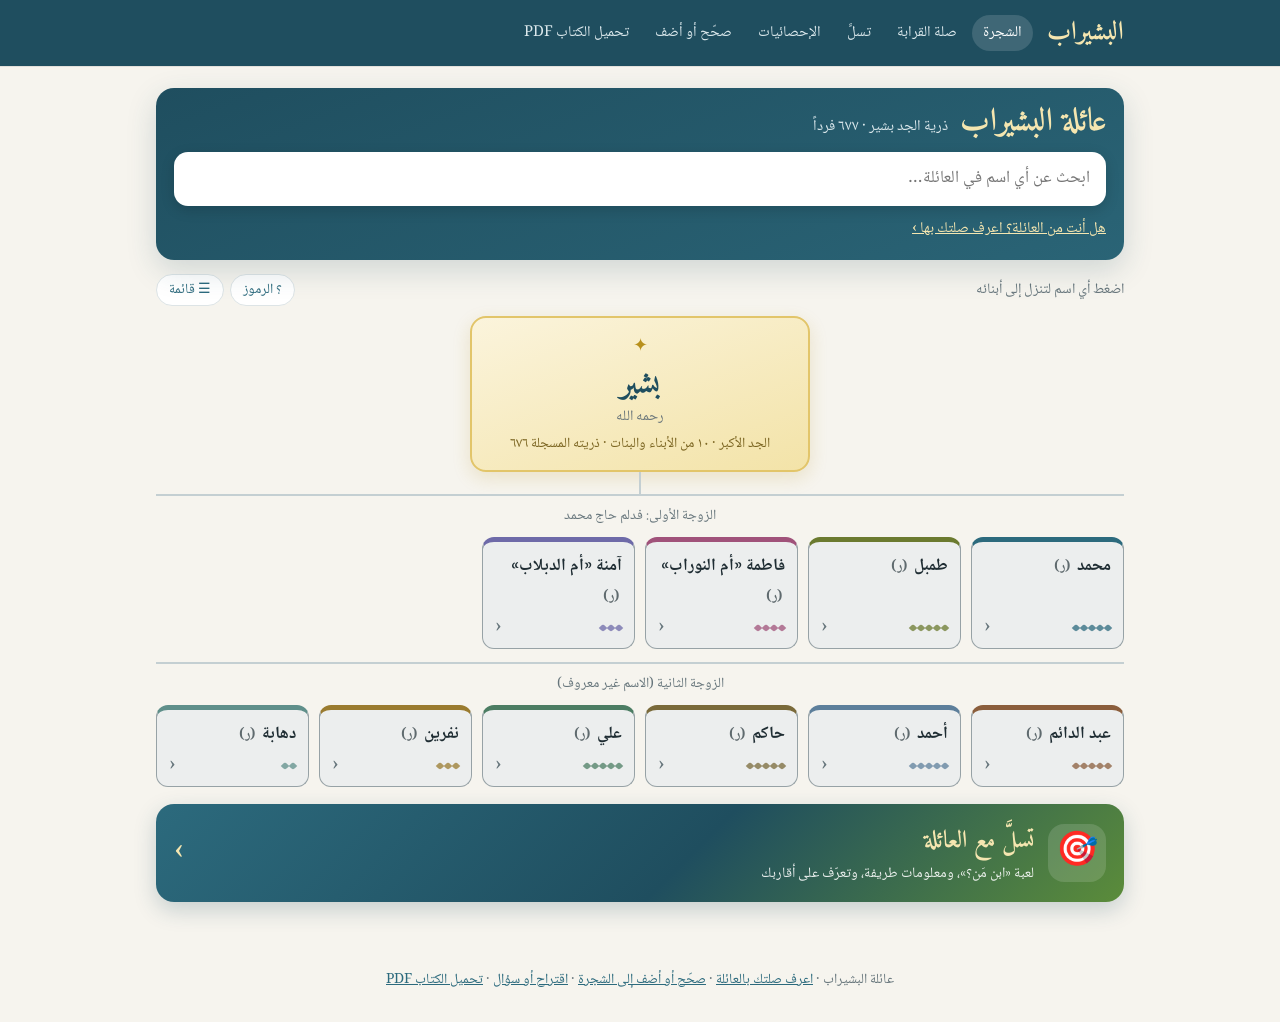
==== index.html @ fd39e28c "زر «؟ الرموز» في أعلى الشجرة Co-Authored-By: Claude Opus 5.5 <noreply@anthropic.com> Claude-Session:" ====
<!DOCTYPE html>
<html lang="ar" dir="rtl">
<head>
<meta name="robots" content="noindex, nofollow">
<meta charset="utf-8">
<meta name="viewport" content="width=device-width, initial-scale=1">
<title>عائلة البشيراب</title>
<meta name="description" content="شجرة عائلة البشيراب، ذرية الجد بشير: ابحث عن اسمك، واعرف صلة القرابة بين أي شخصين، وحمّل كتاب العائلة.">
<meta property="og:type" content="website">
<meta property="og:locale" content="ar_AR">
<meta property="og:site_name" content="عائلة البشيراب">
<meta property="og:title" content="شجرة عائلة البشيراب">
<meta property="og:description" content="ذرية الجد بشير: ابحث عن اسمك، واعرف صلة القرابة بين أي شخصين، وحمّل كتاب العائلة.">
<meta property="og:url" content="https://abdulhadibasheer11-debug.github.io/bashirab-family/">
<meta property="og:image" content="https://abdulhadibasheer11-debug.github.io/bashirab-family/og.png">
<meta property="og:image:width" content="1200">
<meta property="og:image:height" content="630">
<meta property="og:image:alt" content="شجرة عائلة البشيراب">
<meta name="twitter:card" content="summary_large_image">
<meta name="theme-color" content="#1f4e5f">
<link rel="manifest" href="manifest.webmanifest">
<link rel="icon" type="image/png" href="favicon.png">
<link rel="apple-touch-icon" href="apple-touch-icon.png">
<meta name="apple-mobile-web-app-title" content="البشيراب">
<meta name="apple-mobile-web-app-capable" content="yes">
<link rel="preload" href="fonts/naskh-400.woff" as="font" type="font/woff" crossorigin>
<link rel="preload" href="fonts/naskh-700.woff" as="font" type="font/woff" crossorigin>
<style>
@font-face{font-family:"Noto Naskh Arabic";font-weight:400;font-display:swap;src:url(fonts/naskh-400.woff) format("woff")}
@font-face{font-family:"Noto Naskh Arabic";font-weight:500 600;font-display:swap;src:url(fonts/naskh-600.woff) format("woff")}
@font-face{font-family:"Noto Naskh Arabic";font-weight:700 800;font-display:swap;src:url(fonts/naskh-700.woff) format("woff")}
@font-face{font-family:Amiri;font-weight:700;font-display:swap;src:url(fonts/amiri-Bold.woff) format("woff")}
:root{
  --ink:#1f2d33; --muted:#66757b; --line:#dde4e6; --bg:#f6f4ee; --card:#fff;
  --teal:#1f4e5f; --teal2:#2c6a7d; --gold:#b8901c; --gold-bg:#fbf4dc;
  --m:#2f6d93; --m-bg:#e9f2f8; --f:#a4466f; --f-bg:#fbedf3; --u-bg:#f1f1ef;
}
*{box-sizing:border-box}
body{margin:0;font-family:"Noto Naskh Arabic","Traditional Arabic",Tahoma,serif;font-size:17px;background:var(--bg);color:var(--ink);line-height:1.75}
a{color:inherit}
header{background:var(--teal);color:#fff;position:sticky;top:0;z-index:5;box-shadow:0 1px 0 rgba(0,0,0,.08)}
.hwrap{max-width:1000px;margin:auto;padding:10px 16px;display:flex;align-items:center;gap:14px;flex-wrap:wrap}
.brand{font-family:Amiri,serif;font-size:26px;text-decoration:none;color:#f5e6b0;white-space:nowrap}
nav{display:flex;gap:4px;flex-wrap:wrap}
nav a{color:#dbe8ec;text-decoration:none;padding:5px 11px;border-radius:999px;font-size:15px}
nav a.on,nav a:hover{background:rgba(255,255,255,.14);color:#fff}
.searchbox{position:relative;flex:1;min-width:200px}
#tabbar,#moresheet,#hsearch{display:none}
@media(max-width:700px){
  header{position:sticky;top:0}
  .hwrap{gap:8px;padding:6px 14px;min-height:44px}
  .brand{font-size:24px}
  #hsearch{display:grid;place-items:center;margin-inline-start:auto;width:42px;height:42px;border-radius:12px;border:0;background:rgba(255,255,255,.12);color:#fff;cursor:pointer}
  #hsearch svg{width:23px;height:23px;stroke:currentColor;fill:none;stroke-width:2.2;stroke-linecap:round}
  header.searching #hsearch{background:#f5e6b0;color:var(--teal)}
  #nav{display:none}
  #topsearch{display:none!important;width:100%;flex-basis:100%}
  header.searching #topsearch{display:block!important}
  .searchbox input{padding:9px 12px}
  body{padding-bottom:calc(64px + env(safe-area-inset-bottom))}
  #tabbar{display:flex;position:fixed;bottom:0;left:0;right:0;z-index:20;background:#fff;border-top:1px solid var(--line);
    box-shadow:0 -4px 16px rgba(31,78,95,.08);padding:4px 4px calc(4px + env(safe-area-inset-bottom))}
  #tabbar a,#tabbar button{flex:1;display:flex;flex-direction:column;align-items:center;gap:1px;padding:5px 0 3px;font:inherit;font-size:13.5px;
    color:var(--muted);text-decoration:none;background:none;border:0;border-radius:12px;cursor:pointer}
  #tabbar svg{width:23px;height:23px;stroke:currentColor;fill:none;stroke-width:1.8;stroke-linecap:round;stroke-linejoin:round}
  #tabbar .on{color:var(--teal);font-weight:700}
  #tabbar .on svg{stroke-width:2.3}
  #moresheet.open{display:block;position:fixed;inset:0;z-index:30;background:rgba(20,40,48,.35)}
  #moresheet .sheet{position:absolute;bottom:0;left:0;right:0;background:#fff;border-radius:18px 18px 0 0;padding:10px 14px calc(14px + env(safe-area-inset-bottom));animation:up .2s ease;touch-action:pan-x}
  #moresheet .sheet.drag{transition:none}
  #moresheet .sheet.back{transition:transform .2s ease}
  #moresheet .sheet a{display:block;padding:14px 8px;border-bottom:1px solid var(--line);color:var(--ink);text-decoration:none;font-size:17px}
  #moresheet .sheet a:last-child{border:0}
  #moresheet .grab{width:40px;height:4px;border-radius:2px;background:#d5dde0;margin:2px auto 6px}
}
@keyframes up{from{transform:translateY(40px);opacity:.4}to{transform:none;opacity:1}}
main.fade{animation:fadein .22s ease}
@keyframes fadein{from{opacity:0;transform:translateY(6px)}to{opacity:1;transform:none}}
.chip:active,.tcard:active,.bcard:active,.btn:active,#tabbar a:active,#tabbar button:active{transform:scale(.97)}
.searchbox input{width:100%;padding:9px 14px;border-radius:10px;border:0;font:inherit;font-size:16px;background:#fff;color:var(--ink)}
.results{position:absolute;top:calc(100% + 4px);right:0;left:0;background:#fff;border-radius:10px;box-shadow:0 8px 28px rgba(0,0,0,.18);max-height:60vh;overflow:auto;display:none;color:var(--ink)}
.results.show{display:block}
.results button{display:block;width:100%;text-align:right;border:0;background:none;padding:9px 14px;font:inherit;cursor:pointer;border-bottom:1px solid #f0f2f3}
.results button:hover,.results button.act{background:#f2f7f8}
.rnote{padding:8px 14px;font-size:14px;color:var(--muted);background:#fafbfb}
.results small{color:var(--muted);display:block;font-size:13.5px}
main{max-width:1000px;margin:auto;padding:22px 16px 60px}
h1{font-family:Amiri,serif;font-size:34px;margin:0 0 4px;color:var(--teal)}
h2{font-size:19px;margin:28px 0 10px;color:var(--teal)}
.lead{color:var(--muted);margin:0 0 18px}
.panel{background:var(--card);border:1px solid var(--line);border-radius:14px;padding:16px 18px;margin-bottom:14px}
.stats{display:grid;grid-template-columns:repeat(auto-fit,minmax(150px,1fr));gap:10px}
.stat{background:var(--card);border:1px solid var(--line);border-radius:12px;padding:12px 14px}
.stat b{display:block;font-size:26px;color:var(--teal)}
.stat span{color:var(--muted);font-size:14px}
.chips{display:flex;flex-wrap:wrap;gap:6px}
.chip{display:inline-flex;align-items:center;gap:5px;border:1.4px solid;border-radius:9px;padding:4px 11px;font-size:15.5px;text-decoration:none;cursor:pointer;background:#fff;line-height:1.5}
.chip.m{border-color:var(--m);background:var(--m-bg)}
.chip.f{border-color:var(--f);background:var(--f-bg)}
.chip.u{border-color:#aaa;background:var(--u-bg)}
.chip.dash{border-style:dashed;color:var(--muted);cursor:default;background:#fff}
.chip.hl{box-shadow:0 0 0 2.5px var(--gold)}
.chip:hover:not(.dash){filter:brightness(.96)}
.sym{color:#6a7a80;font-size:.9em}
.dead{color:#5f6a6e;font-weight:500;font-size:.85em;cursor:help;padding:2px 3px;margin:-2px -1px;border-radius:6px}
.dead:hover{background:rgba(0,0,0,.06)}
.rtip{position:absolute;z-index:60;background:#1f4e5f;color:#fff;font-size:15px;padding:5px 12px;border-radius:10px;box-shadow:0 4px 14px rgba(0,0,0,.2);pointer-events:none;animation:fadein .15s ease;white-space:nowrap}
.rtip:after{content:"";position:absolute;top:100%;left:50%;margin-left:-6px;border:6px solid transparent;border-top-color:#1f4e5f}
.trh{font-size:14.5px;color:#6b777b;margin-top:-2px}
.deadfull{font-size:.45em;color:#6b777b;font-weight:500;vertical-align:middle}
.chip.m.dd,.chip.f.dd,.chip.u.dd{border-color:#97a2a6;background:#eceeee}
.grouplbl{font-size:14px;color:var(--muted);margin:10px 0 6px}
.crumbs{font-size:15px;color:var(--muted);margin-bottom:10px;display:flex;flex-wrap:wrap;gap:4px;align-items:center}
.crumbs a{text-decoration:none;color:var(--teal2)}
.crumbs a:hover{text-decoration:underline}
.pcard{display:flex;gap:16px;align-items:flex-start;flex-wrap:wrap}
.avatar{width:64px;height:64px;border-radius:50%;display:grid;place-items:center;font-size:30px;font-family:Amiri,serif;font-weight:700;line-height:1;padding-bottom:6px;flex:none;border:2px solid}
.avatar.m{background:var(--m-bg);border-color:var(--m);color:var(--m)}
.avatar.f{background:var(--f-bg);border-color:var(--f);color:var(--f)}
.avatar.u{background:var(--u-bg);border-color:#aaa;color:#888}
.pname{font-size:28px;font-weight:700;margin:0}
.full{color:var(--muted);font-size:16px}
.facts{display:flex;flex-wrap:wrap;gap:6px;margin-top:8px}
.fact{background:#f3f5f5;border-radius:8px;padding:3px 10px;font-size:14.5px}
.fact.warn{background:var(--gold-bg);color:#6b5414}
.grid2{display:grid;grid-template-columns:1fr 1fr;gap:14px}
@media(max-width:700px){.grid2{grid-template-columns:1fr}.pname{font-size:23px}h1{font-size:28px}}
.mini{display:flex;flex-direction:column;align-items:center;gap:0;padding:6px 0}
.mini .row{display:flex;gap:8px;flex-wrap:wrap;justify-content:center}
.mini .vline{width:1.5px;height:18px;background:#9fb0b5}
.mini .me{font-size:17px;font-weight:700;padding:7px 16px;box-shadow:0 0 0 2.5px var(--gold)}
.tree ul{list-style:none;margin:0;padding-right:20px;border-right:1.5px solid #cdd7da}
.tree>ul{padding-right:0;border:0}
.tree li{margin:4px 0;position:relative}
.tree li>.ln{display:flex;align-items:center;gap:6px;flex-wrap:wrap}
.tog{width:24px;height:24px;border-radius:6px;border:1px solid var(--line);background:#fff;cursor:pointer;font-size:15px;line-height:1;color:var(--teal);flex:none}
.tog.ph{visibility:hidden}
.cnt{font-size:13.5px;color:var(--muted)}
.alsonote{font-size:13.5px;color:var(--gold)}
.relform{display:grid;grid-template-columns:1fr auto 1fr;gap:10px;align-items:end}
@media(max-width:700px){.relform{grid-template-columns:1fr}}
.pick label{font-size:14px;color:var(--muted);display:block;margin-bottom:4px}
.pick .searchbox input{border:1px solid var(--line)}
.pick .sel{margin-top:6px;min-height:34px}
.amp{font-size:22px;color:var(--gold);text-align:center;padding-bottom:6px}
.verdict{font-size:20px;font-weight:700;color:var(--teal);margin:4px 0 12px}
.path{display:flex;gap:18px;flex-wrap:wrap;justify-content:center;align-items:flex-start}
.path .col{display:flex;flex-direction:column-reverse;align-items:center;gap:0}
.path .arrow{color:#9fb0b5;font-size:15px;line-height:1.2}
.apex{text-align:center;margin-bottom:6px}
ol.miss{padding-right:20px}
ol.miss li{margin-bottom:8px}
.legend{display:flex;flex-wrap:wrap;gap:12px;font-size:14.5px;color:var(--muted);align-items:center}
footer{max-width:1000px;margin:auto;padding:0 16px 30px;color:var(--muted);font-size:14px;text-align:center}
.btn{display:inline-block;background:var(--teal);color:#fff;text-decoration:none;border-radius:10px;padding:8px 16px;font-size:15.5px;border:0;cursor:pointer;font:inherit}
.btn.ghost{background:#fff;color:var(--teal);border:1px solid var(--line)}
.empty{color:var(--muted);font-size:15px}
.sr-only{position:absolute;width:1px;height:1px;padding:0;margin:-1px;overflow:hidden;clip:rect(0,0,0,0);white-space:nowrap;border:0}
:focus-visible{outline:3px solid var(--gold);outline-offset:2px}
[tabindex="-1"]:focus,[tabindex="-1"]:focus-visible{outline:none}
.hero{background:linear-gradient(160deg,#1f4e5f 0%,#2a6476 100%);color:#fff;border-radius:18px;padding:26px 22px 20px;margin:0 0 22px;position:relative;box-shadow:0 10px 30px rgba(31,78,95,.18)}
.hero-in{display:flex;align-items:center;gap:18px;justify-content:space-between}
.hero-t{font-family:Amiri,serif;font-size:46px;line-height:1.15;color:#f5e6b0;margin:0}
.hero-sub{margin:6px 0 0;color:#dbe8ec;font-size:17px}
.hero-hi{margin:4px 0 0;color:#f5e6b0;font-size:16px}
.hero-hi a{color:#f5e6b0}
.hero-art{flex:none;width:150px;height:auto;opacity:.95}
.hero-search{margin-top:18px;max-width:none}
.hero-search input{padding:14px 18px;font-size:17px;border-radius:14px;box-shadow:0 4px 14px rgba(0,0,0,.15)}
.hero-links{margin-top:14px;font-size:15.5px;color:#a9c3cb;display:flex;gap:6px 14px;flex-wrap:wrap}
.hero-links a{color:#fff;text-decoration:none;border-bottom:1px solid rgba(255,255,255,.35)}
.askme{margin-top:14px;background:#fff;color:var(--ink);border-radius:14px;padding:14px 16px}
.askme b{font-size:17px;color:var(--teal)}
.askme p{margin:8px 0 0;font-size:14px;color:var(--muted)}
.askme .chips{margin-top:10px}
@media(max-width:560px){.hero{padding:22px 16px 16px;border-radius:16px}.hero-t{font-size:38px}.hero-art{width:96px}}
@media(max-width:700px){.hero-links{display:none}}
.tview{animation:tin .28s ease}
@keyframes tin{from{opacity:0;transform:translateY(10px)}to{opacity:1;transform:none}}
.tpath{font-size:14.5px;color:var(--muted);display:flex;flex-wrap:wrap;gap:4px;align-items:center;margin-bottom:10px}
.tpath a{color:var(--teal2);text-decoration:none;background:#fff;border:1px solid var(--line);border-radius:999px;padding:2px 10px}
.thead{border:2px solid;border-radius:16px;padding:14px 16px;text-align:center;max-width:460px;margin:0 auto;background:#fff}
.thead.m{border-color:var(--m);background:var(--m-bg)}.thead.f{border-color:var(--f);background:var(--f-bg)}
.thead.dd{border-color:#97a2a6;background:#eceeee}
.thn{font-size:24px;font-weight:700}
.ths{font-size:14px;color:var(--muted)}
.thc{font-size:14.5px;margin-top:4px;color:var(--ink)}
.thead .chips{justify-content:center;margin-top:10px}
.btn.sm{padding:5px 12px;font-size:14.5px}
.tvline{width:2px;height:22px;background:#c4cfd2;margin:0 auto}
.tgroup{border-top:2px solid #c4cfd2;padding-top:12px;margin-top:0}
.tgroup+.tgroup{margin-top:14px}
.tglbl{text-align:center;font-size:14px;color:var(--muted);margin:-4px 0 8px}
.tgrid{display:grid;grid-template-columns:repeat(auto-fill,minmax(150px,1fr));gap:10px}
.tcard{display:flex;flex-direction:column;gap:2px;text-decoration:none;color:var(--ink);border:1.5px solid;border-radius:12px;padding:10px 12px;background:#fff;transition:transform .12s,box-shadow .12s}
.tcard:hover{transform:translateY(-2px);box-shadow:0 6px 16px rgba(0,0,0,.08)}
.tcard.m{border-color:var(--m);background:var(--m-bg)}.tcard.f{border-color:var(--f);background:var(--f-bg)}
.tcard.dd{border-color:#97a2a6;background:#eceeee}
.tcard.leaf{border-style:dashed;opacity:.85}
.tcard.bc{border-top:5px solid var(--bc)}
.bcard.bc:before{background:var(--bc)}
.bdot{display:inline-block;width:10px;height:10px;border-radius:50%;background:var(--bc);margin-inline-end:6px;vertical-align:middle}
.fact.branch{background:color-mix(in srgb,var(--bc) 14%,#fff);color:var(--ink)}
.fact.branch a{text-decoration:none;font-weight:600}
.avatar.bc{box-shadow:0 0 0 4px #fff,0 0 0 7px var(--bc)}
.hometree{background:var(--card);border:1px solid var(--line);border-radius:16px;padding:14px}
.hometree .htop{display:flex;justify-content:center;gap:8px;flex-wrap:wrap;align-items:center;margin-bottom:6px}
.hometree .hsibs{display:flex;justify-content:center;gap:6px;flex-wrap:wrap;margin:6px 0 2px}
.hometree .hmore{display:flex;justify-content:center;margin-top:14px}
.hometree .hnote{font-size:14px;color:var(--muted);text-align:center;margin:10px 0 0}
#a2hs{display:none;margin:18px 0;background:var(--gold-bg);border:1px solid #ecd9a0;border-radius:14px;padding:12px 14px;font-size:15.5px}
#a2hs.show{display:block}
#a2hs b{color:var(--teal)}
#a2hs .row{display:flex;gap:8px;margin-top:8px;flex-wrap:wrap}
::view-transition-group(*){animation-duration:.32s;animation-timing-function:cubic-bezier(.2,.8,.2,1)}
::view-transition-old(root){animation:vtout .16s ease both}
::view-transition-new(root){animation:vtin .26s ease both}
::view-transition-new(tkids){animation:vtkids .34s cubic-bezier(.2,.8,.2,1) both}
::view-transition-old(tkids){animation:vtout .14s ease both}
@keyframes vtin{from{opacity:0}}
@keyframes vtout{to{opacity:0}}
@keyframes vtkids{from{opacity:0;transform:translateY(26px)}}
@media(prefers-reduced-motion:reduce){::view-transition-group(*),::view-transition-old(*),::view-transition-new(*){animation:none!important}}
.tcard .tn{font-weight:700;font-size:17px}
.tcard .ts{font-size:13.5px;color:var(--muted);line-height:1.5}
.tcard .tk{font-size:14px;color:var(--teal);margin-top:auto;padding-top:4px}
.tcard.leaf .tk{color:var(--muted)}
@media(max-width:560px){.tgrid{grid-template-columns:repeat(2,minmax(0,1fr))}}
.hero-actions{display:flex;gap:8px;flex-wrap:wrap;margin:-6px 0 18px}
.bgrid{display:grid;grid-template-columns:repeat(auto-fill,minmax(230px,1fr));gap:12px}
.bcard{display:block;text-decoration:none;color:inherit;background:var(--card);border:1px solid var(--line);border-radius:14px;padding:14px 16px;position:relative;overflow:hidden;transition:box-shadow .15s,transform .15s}
.bcard:hover{box-shadow:0 6px 18px rgba(31,78,95,.12);transform:translateY(-1px)}
.bcard:before{content:"";position:absolute;inset:0 0 auto 0;height:4px;background:var(--gold)}
.bcard .bn{font-size:19px;font-weight:700;color:var(--teal)}
.bcard .bs{font-size:14px;color:var(--muted);margin-top:2px}
.bcard .bnum{display:flex;gap:14px;margin-top:10px;font-size:14px;color:var(--muted)}
.bcard .bnum b{display:block;font-size:20px;color:var(--ink)}
.bcard .bkids{margin-top:8px;font-size:14px;color:var(--muted);line-height:1.6}
.news{border-right:4px solid var(--gold)}
.news ul{margin:4px 0 0;padding-right:18px}
.news li{margin:3px 0}
.news .nd{font-size:14px;color:var(--muted);margin-top:8px}
.bpick{display:flex;gap:6px;flex-wrap:wrap;margin-bottom:12px}
.bpick a{text-decoration:none;border:1px solid var(--line);background:#fff;border-radius:999px;padding:5px 12px;font-size:15px;color:var(--teal)}
.bpick a.on{background:var(--teal);color:#fff;border-color:var(--teal)}
.bpick a small{color:inherit;opacity:.7;margin-right:4px}
.askbox{margin-top:10px;background:#fff8e6;border:1px dashed #d8b85a;border-radius:10px;padding:8px 12px;font-size:15px}
.askbox a{color:var(--teal);font-weight:700}
.bars{display:flex;flex-direction:column;gap:7px}
.bar{display:grid;grid-template-columns:110px 1fr 44px;align-items:center;gap:8px;font-size:15px}
.bar a{color:var(--teal);text-decoration:none}
.bar .tr{background:#eef2f3;border-radius:6px;height:14px;overflow:hidden}
.bar .fl{background:var(--teal2);height:100%;border-radius:6px}
.bar .v{text-align:left;color:var(--muted);font-size:14px}
.rank{counter-reset:r;list-style:none;padding:0;margin:0}
.rank li{counter-increment:r;display:flex;justify-content:space-between;gap:8px;padding:6px 0;border-bottom:1px solid var(--line);font-size:15.5px}
.rank li:last-child{border:0}
.rank li:before{content:counter(r, arabic-indic);color:var(--gold);font-weight:700;width:22px}
.rank li span:first-of-type{flex:1}
.rank .v{color:var(--muted);font-size:14px}
h1.pname{font-family:inherit;color:var(--ink)}
#mebar .mewrap{max-width:1000px;margin:auto;padding:8px 16px;font-size:15px;display:flex;gap:10px;align-items:center;flex-wrap:wrap}
#mebar .meline{background:var(--gold-bg);border-bottom:1px solid #ecdca6;color:var(--ink)}
#mebar .meline a{color:var(--teal);font-weight:700;text-decoration:none}
.linkbtn{background:none;border:0;padding:0;font:inherit;color:var(--teal2);text-decoration:underline;cursor:pointer}
.mechoose{max-width:1000px;margin:16px auto 0;padding:0 16px}
.mechoose .panel{border:1.5px solid var(--gold);background:var(--gold-bg);margin:0}
.mechoose h2{margin:0 0 4px;font-size:19px;color:var(--teal)}
.mechoose p{margin:0 0 10px;color:var(--muted);font-size:15.5px}
.mechoose .row2{display:flex;gap:10px;align-items:flex-start;flex-wrap:wrap}
.mechoose .searchbox{max-width:420px}
.mechoose .searchbox input{width:100%;padding:9px 12px;border:1px solid #c9b77c;border-radius:10px;font:inherit;font-size:16px;background:#fff}
.mebox{margin-top:12px;border:1.5px solid var(--gold);background:var(--gold-bg);border-radius:12px;padding:10px 14px}
.mebox .melbl{font-size:14px;color:#8a6d12;font-weight:700;margin-bottom:2px}
.mebox .mel{font-size:16.5px;font-weight:700;color:var(--teal)}
.mebox .mside{display:block;font-size:14px;color:var(--muted);font-weight:400;margin:-2px 0 4px}
.mebox a{font-size:14.5px;color:var(--teal2)}
.fixform{display:flex;flex-direction:column;gap:14px;max-width:620px}
.fld label{display:block;font-size:15.5px;margin-bottom:4px;font-weight:500}
.fld input,.fld select,.fld textarea{width:100%;padding:9px 12px;border:1px solid #b9c6ca;border-radius:10px;font:inherit;font-size:16px;background:#fff;color:var(--ink)}
.fld textarea{resize:vertical}
.fld .opt{color:var(--muted);font-weight:400;font-size:14px}
#f-contact{text-align:right}
@media(max-width:700px){.fixform .btn{align-self:stretch}}
.fixform .btn{align-self:flex-start;padding:10px 26px}
.fstatus{margin:0;color:#8a2f2f;min-height:1em}
.fok{font-size:17px;color:var(--teal);font-weight:700;margin:0}
footer a{color:var(--teal2)}

/* ---------- وضع التعديل (لا يظهر إلا لمن فتح رابط #edit) */
#editbar .ewrap{max-width:1000px;margin:auto;padding:9px 16px;display:flex;gap:10px;align-items:center;flex-wrap:wrap;font-size:16px}
#editbar .eline{background:#e7f1ec;border-bottom:1px solid #b9d6c6;color:var(--ink)}
#editbar b{color:#1d5c3f}
#editbar .btn{padding:7px 14px}
.editp{border:1.5px solid #8fbfa6;background:#f4faf6}
.editp h2{margin:0 0 10px;font-size:19px}
.ebtns{display:grid;grid-template-columns:repeat(2,minmax(0,1fr));gap:10px}
.ebtns button{font:inherit;font-size:17px;padding:13px 10px;border-radius:12px;border:1px solid #9cc5ae;background:#fff;color:var(--teal);cursor:pointer;font-weight:500}
.ebtns button.on{background:var(--teal);color:#fff;border-color:var(--teal)}
.ebtns button.danger{color:#9b2c2c;border-color:#e3b4b4}
.eform{margin-top:14px;display:flex;flex-direction:column;gap:14px}
.eform:empty{display:none}
.eform .fld input,.eform .fld select,.eform .fld textarea{font-size:17px;padding:11px 13px}
.eform .row3,.row3{display:flex;gap:10px;flex-wrap:wrap}
.eform .row3 .btn{padding:11px 22px;font-size:17px}
.seg{display:flex;gap:8px}
.seg label{flex:1;text-align:center;border:1px solid #b9c6ca;border-radius:10px;padding:10px;font-size:17px;cursor:pointer;background:#fff;margin:0;position:relative}
.seg input{position:absolute;inset:0;width:100%;height:100%;margin:0;opacity:0;pointer-events:none}
.seg label:has(input:checked){background:var(--teal);color:#fff;border-color:var(--teal)}
.chk{display:flex;gap:10px;align-items:center;font-size:17px;cursor:pointer}
.chk input{width:22px;height:22px}
.emsg{margin:0;font-size:16px;color:#1d5c3f;font-weight:700;min-height:1em}
.emsg.err{color:#8a2f2f}
.tag{display:inline-block;font-size:13.5px;border-radius:6px;padding:1px 6px;margin-inline-start:4px;vertical-align:middle;font-weight:700}
.tag.new{background:#d8efe2;color:#1d5c3f}.tag.ed{background:#fbf0cf;color:#7a5b00}.tag.del{background:#f6dcdc;color:#8a2f2f}
.chip.addk{border:1.5px dashed #6aa888;color:#1d5c3f;background:#f4faf6;cursor:pointer;font:inherit}
.oplist{list-style:none;margin:0;padding:0;display:flex;flex-direction:column;gap:10px}
.oplist li{background:#fff;border:1px solid var(--line);border-radius:12px;padding:12px 14px;display:flex;gap:8px;align-items:flex-start;font-size:16.5px;flex-wrap:wrap}
.oplist .ot{flex:1;min-width:200px;line-height:1.7}
.oplist .ok{margin-inline-start:0;margin-inline-end:6px;font-size:14px;padding:1px 7px}
@media(max-width:700px){#editbar .ewrap{font-size:15px}.ebtns button{font-size:16px}}
#efab{position:fixed;bottom:18px;left:50%;transform:translateX(-50%);z-index:19;background:#1d5c3f;color:#fff;border-radius:999px;padding:13px 24px;font-size:16.5px;font-weight:700;box-shadow:0 6px 18px rgba(0,0,0,.28);text-decoration:none;white-space:nowrap;display:flex;gap:8px;align-items:center}
#efab[hidden]{display:none}
#efab .fabn{background:#fff;color:#1d5c3f;border-radius:999px;min-width:24px;height:24px;display:inline-flex;align-items:center;justify-content:center;font-size:15px;padding:0 6px}
body.hasfab #foot{padding-bottom:90px}
@media(max-width:700px){#efab{bottom:calc(76px + env(safe-area-inset-bottom))}}
.ef h2{margin:0 0 12px;font-size:19px}
.ef .fld input,.ef .fld textarea{font-size:17px;padding:11px 13px}
.ef .fld{margin-bottom:12px}
.emore summary{cursor:pointer;color:var(--teal2);font-size:16px;margin:10px 0}
.egrp{margin-bottom:16px}
.egrp .grouplbl{margin-bottom:6px}
.krows{display:flex;flex-direction:column;gap:8px;margin-bottom:8px}
.krow{display:flex;align-items:center;gap:6px 8px;flex-wrap:wrap;background:#fff;border:1px solid var(--line);border-radius:12px;padding:7px 9px}
.kctl{display:flex;gap:10px;align-items:center}
.krow .kname{flex:1;min-width:0;font:inherit;font-size:16.5px;padding:6px 10px;border:1px solid #b9c6ca;border-radius:9px}
.krow .ksym{font-size:16px;width:18px;text-align:center}.krow .ksym.m{color:var(--m)}.krow .ksym.f{color:var(--f)}
.krow .kdead{display:flex;align-items:center;gap:4px;font-size:15.5px;color:var(--muted)}
.krow .kdead input{width:19px;height:19px}
.krow .kdel{font:inherit;font-size:14.5px;border:1px solid #e3b4b4;color:#9b2c2c;background:#fff;border-radius:8px;padding:5px 9px;cursor:pointer}
.krow .kfam{font-size:15px;color:var(--teal);text-decoration:none;font-weight:700;white-space:nowrap}
.krow.del{background:#fbeeee;border-color:#e3b4b4}.krow.del .kname{text-decoration:line-through;color:#9b2c2c}
.krow.new{border:1.5px dashed #6aa888;background:#f4faf6}
.seg.sm label{padding:6px 10px;font-size:15.5px;flex:0 0 auto}
.addk{font-size:16.5px;padding:9px 14px}
.efsave{display:flex;gap:10px;flex-wrap:wrap;margin:6px 0 8px}
.efsave .btn{padding:12px 26px;font-size:16.5px}
.efsave #ef-save{flex:1;max-width:260px}
.searchbox.big input{font-size:18px;padding:13px 14px}
.btn.off{opacity:.45;cursor:not-allowed}
@media(max-width:700px){.kctl{flex-basis:100%;padding-inline-start:26px}.krow .kname{width:auto}.efsave #ef-save{max-width:none;flex-basis:100%}}
/* ---------- لوحة صاحب الموقع (#admin) */
.alinks{list-style:none;margin:0;padding:0;display:flex;flex-wrap:wrap;gap:8px 16px;font-size:17px}
.alinks a,.alist a{color:var(--teal);font-weight:700}
.alist{margin:0 0 14px;padding-inline-start:20px;line-height:1.9;font-size:16.5px}
.alist a.sm{font-weight:500;font-size:14.5px;color:var(--teal2);margin-inline-start:4px}
.anums{list-style:none;margin:0 0 14px;padding:0;font-size:16.5px;line-height:2}
.anums b{color:var(--teal);font-size:18px}
#a-vis #v-sum{font-size:18px}
#a-vis #v-sum b{color:var(--teal);font-size:22px}
.tblw{overflow-x:auto;margin:10px 0}
.atbl{border-collapse:collapse;width:100%;font-size:16px}
.atbl caption{text-align:start;font-weight:700;margin-bottom:6px}
.atbl th,.atbl td{border-bottom:1px solid var(--line);padding:7px 8px;text-align:start}
.atbl thead th{background:#eef3f2}
.muted{color:var(--muted);font-size:15px}
.ares{border:1px solid var(--line);border-radius:12px;padding:10px 14px;margin-top:12px;background:#fff}
.ares h3{margin:0 0 6px}
section[tabindex="-1"]:focus{outline:none}
.adminonly header,.adminonly #foot,.adminonly #tabbar,.adminonly #moresheet,.adminonly #mebar,.adminonly #editbar,.adminonly #efab,.adminonly #a2hs{display:none!important}
.adminonly body{padding-bottom:0!important}
.adminonly main{padding-top:20px}

/* الرئيسية: رأس الشجرة */
.htopcard{display:flex;flex-direction:column;align-items:center;gap:2px;max-width:240px;margin:4px auto 0;text-decoration:none;color:var(--teal);background:linear-gradient(160deg,#fbf4dc,#f3e3a8);border:2px solid #e2c56a;border-radius:18px;padding:12px 18px;box-shadow:0 6px 18px rgba(184,144,28,.18);transition:transform .15s}
.htopcard:hover{transform:translateY(-2px)}
.htopcard b{font-family:Amiri,serif;font-size:30px;line-height:1.2}
.htopcard span{font-size:14px;color:#7a6420}
.hcrown{font-size:18px;color:var(--gold);animation:twinkle 2.6s ease-in-out infinite}
@keyframes twinkle{50%{opacity:.35;transform:scale(.8)}}
.tleaves{display:inline-flex;gap:2px;margin-left:6px;vertical-align:middle}
.tleaves i{width:6px;height:6px;border-radius:50% 0;background:var(--bc,var(--teal2));opacity:.75;transform:rotate(45deg)}
.tcard{min-height:64px}
.tkids .tcard{animation:cardin .38s cubic-bezier(.2,.8,.2,1) both;animation-delay:calc(var(--i,0) * 35ms)}
@keyframes cardin{from{opacity:0;transform:translateY(14px) scale(.96)}}
.tgen{display:inline-block;margin-top:6px;font-size:13.5px;color:#7a6420;background:var(--gold-bg);border:1px solid #ecd9a0;border-radius:999px;padding:1px 10px}
/* تسلَّ مع العائلة */
.funban{display:flex;align-items:center;gap:14px;margin:18px 0 6px;padding:16px 18px;border-radius:18px;text-decoration:none;color:#fff;background:linear-gradient(135deg,#2c6a7d,#1f4e5f 55%,#5b8c3a);box-shadow:0 8px 22px rgba(31,78,95,.22);transition:transform .15s}
.funban:hover{transform:translateY(-2px)}
.funban .fbi{font-size:34px;flex:none;width:58px;height:58px;display:grid;place-items:center;background:rgba(255,255,255,.14);border-radius:16px}
.funban .fbt{flex:1;min-width:0}
.funban b{display:block;font-family:Amiri,serif;font-size:24px;color:#f5e6b0}
.funban small{display:block;font-size:14.5px;opacity:.9;line-height:1.6}
.funban .fbgo{margin-inline-start:auto;font-size:30px;color:#f5e6b0}

.fungrid{display:grid;grid-template-columns:repeat(auto-fill,minmax(250px,1fr));gap:12px}
.funcard{background:var(--card);border:1px solid var(--line);border-radius:16px;padding:14px 16px;display:flex;flex-direction:column;gap:8px;text-decoration:none;color:inherit;position:relative;overflow:hidden}
.funcard:before{content:"";position:absolute;inset:0 0 auto 0;height:4px}
.funcard.fact:before{background:#e8c86e}.funcard.meet:before{background:#c0603a}.funcard.play:before{background:#5b8c3a}.funcard.roots:before{background:#2c6a7d}
.funcard p{margin:0;line-height:1.8;font-size:16px}
.funcard .btn{align-self:flex-start;margin-top:auto}
.funcard.play{background:linear-gradient(160deg,#f2f8ee,#fff)}
.funcard.play:hover{box-shadow:0 6px 18px rgba(91,140,58,.18)}
.fct{font-weight:700;color:var(--teal);font-size:17px}
.funcard a:not(.btn):not(.lrung):not(.meetname){color:var(--teal2)}
.meetname{font-family:Amiri,serif;font-size:26px;text-decoration:none;font-weight:700}
.meetname.m{color:var(--m)}.meetname.f{color:var(--f)}
.meetsub{font-size:14px!important;color:var(--muted)}
.ladder{display:flex;flex-wrap:wrap;align-items:center;gap:4px;margin:2px 0}
.lrung{font-size:14px;text-decoration:none;border:1px solid var(--line);border-radius:999px;padding:1px 9px;background:#fff;color:var(--ink);animation:cardin .35s both;animation-delay:calc(var(--i,0) * 60ms)}
.lrung.m{border-color:var(--m)}.lrung.f{border-color:var(--f)}
.lrung:first-child{background:var(--gold-bg);border-color:#e2c56a;font-weight:700}
.larr{color:var(--muted);font-size:12px}
/* اللعبة */
.game{max-width:560px;margin:0 auto}
.gtop{display:flex;justify-content:space-between;font-size:15px;color:var(--muted)}
.gscore{color:var(--gold);font-weight:700}
.gbar{height:8px;background:#e6ecee;border-radius:99px;margin:8px 0 16px;overflow:hidden}
.gbar i{display:block;height:100%;background:linear-gradient(90deg,#5b8c3a,#b8901c);border-radius:99px;transition:width .4s}
.gq{font-size:21px;line-height:1.7;margin-bottom:14px;text-align:center}
.gq b{font-family:Amiri,serif;font-size:28px;color:var(--teal)}
.gopts{display:grid;gap:10px}
.gopt{font:inherit;font-size:18px;padding:13px;border-radius:14px;border:2px solid var(--line);background:#fff;cursor:pointer;transition:transform .12s,background .2s}
.gopt:hover:not(:disabled){border-color:var(--teal2);transform:translateY(-1px)}
.gopt{display:flex;align-items:center;justify-content:center;gap:8px;position:relative}
.gmark{position:absolute;inset-inline-start:14px;font-size:20px;font-weight:700}
.gopt.ok .gmark:before{content:"✓";color:#3f7a2a}.gopt.no .gmark:before{content:"✗";color:#b04a2c}
.gres{font-size:19px;font-weight:700;margin:0 0 4px}.gres.ok{color:#3f7a2a}.gres.no{color:#b04a2c}.gres b{color:var(--ink)}
.gnas{font-size:14.5px;color:var(--muted);margin:6px 0 4px!important}
.lrung.hl{background:#e7f4e1;border-color:#5b8c3a;border-width:2px;font-weight:700}
.lrung.self{font-weight:700;border-width:2px}
.gfb .btn{margin-top:14px;width:100%;font-size:17px;padding:12px}
.gopt.ok{background:#e7f4e1;border-color:#5b8c3a;animation:pop .35s}
.gopt.no{background:#fbe9e7;border-color:#c0603a;animation:shake .4s}
.gopt:disabled{cursor:default;color:var(--ink);opacity:1}
@keyframes pop{50%{transform:scale(1.05)}}
@keyframes shake{25%{transform:translateX(-6px)}75%{transform:translateX(6px)}}
.gfb{margin-top:14px}.gfb p{line-height:1.8}
.gend{text-align:center}
.gbig{font-family:Amiri,serif;font-size:64px;color:var(--teal);line-height:1.2}
.gmsg{font-size:20px;font-weight:700;color:var(--gold)}
.confetti{position:fixed;width:9px;height:9px;border-radius:2px;pointer-events:none;z-index:50;animation:conf 1s cubic-bezier(.2,.7,.4,1) forwards}
@keyframes conf{to{transform:translate(var(--dx),var(--dy)) rotate(var(--r));opacity:0}}
@media(prefers-reduced-motion:reduce){.tkids .tcard,.lrung,.hcrown{animation:none}}

/* لوحة التحكم المبسطة */
.tiles{display:grid;grid-template-columns:repeat(3,minmax(0,1fr));gap:8px;margin-bottom:6px}
@media(max-width:560px){.tile{padding:10px 6px}.tile b{font-size:30px!important}.tile span{font-size:13.5px!important}}
.tile{background:var(--card);border:1px solid var(--line);border-radius:16px;padding:14px;text-align:center}
.tile b{display:block;font-family:Amiri,serif;font-size:40px;line-height:1.2;color:var(--teal)}
.tile span{font-size:15px;color:var(--muted)}.tile small{color:var(--gold);font-size:13.5px}
.wk{display:flex;align-items:flex-end;justify-content:space-between;gap:6px;height:140px;padding:6px 4px 0}
.wd{flex:1;display:flex;flex-direction:column;align-items:center;justify-content:flex-end;gap:4px;font-size:13.5px}
.wd span{width:70%;max-width:40px;background:linear-gradient(#2c6a7d,#5d9aab);border-radius:8px 8px 3px 3px}
.wd:last-child span{background:linear-gradient(#b8901c,#e2c56a)}
.wd em{font-style:normal;font-weight:700;color:var(--teal)}.wd small{color:var(--muted)}
.adet{background:var(--card);border:1px solid var(--line);border-radius:14px;padding:10px 14px;margin-bottom:10px}
.adet summary{cursor:pointer;font-weight:700;color:var(--teal);font-size:17px;padding:4px 0}
.adet h3{font-size:16px;margin:12px 0 4px;color:var(--teal2)}
.bars{display:grid;gap:6px;margin-top:8px}
.bar{display:grid;grid-template-columns:130px 1fr 44px;align-items:center;gap:8px;text-decoration:none;color:var(--ink);font-size:15.5px}
.bar .bt{background:#eef2f3;border-radius:99px;height:12px;overflow:hidden}.bar .bt i{display:block;height:100%;border-radius:99px}
.bar b{color:var(--teal);text-align:end}
.ares{margin-top:12px}.ares p{margin:4px 0 8px;line-height:1.8}

/* الواجهة المختصرة ورأس الشجرة */
.hero.c{padding:16px 18px 16px;margin-bottom:14px}
.hc-top{display:flex;align-items:baseline;gap:6px 12px;flex-wrap:wrap}
.hero.c .hero-t{font-size:32px}
.hero.c .hero-sub{margin:0;font-size:15px}
.hero.c .hero-search{margin-top:12px}
.hero.c .hero-search input{padding:12px 16px}
.hero-me{display:inline-block;margin-top:10px;color:#f5e6b0;font-size:15px}
.tbar{display:flex;align-items:center;justify-content:space-between;gap:8px;margin-bottom:10px;min-height:30px}
.tbar .tpath{margin:0}
.thint{font-size:14.5px;color:var(--muted)}
.tbtns{display:flex;gap:6px;flex:none}
button.tlist{font:inherit;font-size:14px;cursor:pointer}
button.tlist[aria-expanded="true"]{background:var(--gold-bg);border-color:#e2c56a;color:#7a6420}
.lgpop{background:#fff;border:1px solid var(--line);border-radius:14px;padding:10px 14px;margin:0 0 12px;box-shadow:0 6px 18px rgba(31,78,95,.1);animation:fadein .18s ease}
.lgrow{display:flex;align-items:center;gap:8px;flex-wrap:wrap;font-size:15px;padding:5px 0;border-bottom:1px solid #eef2f3}
.lgrow:last-child{border:0}
.lgc{display:inline-block;font-size:14px;padding:2px 10px;border-radius:8px;border:1.5px solid}
.lgc.m{border-color:var(--m);background:var(--m-bg)}.lgc.f{border-color:var(--f);background:var(--f-bg)}.lgc.dd{border-color:#97a2a6;background:#eceeee}.lgc.leaf{border-style:dashed;border-color:var(--m)}
.tlist{flex:none;font-size:14px;color:var(--teal2);text-decoration:none;border:1px solid var(--line);background:#fff;border-radius:999px;padding:3px 12px}
h1.thn{font-family:inherit;color:inherit;margin:0;font-size:24px}
.thead.root{display:flex;flex-direction:column;align-items:center;gap:2px;max-width:340px;text-decoration:none;color:var(--teal);background:linear-gradient(160deg,#fbf4dc,#f3e3a8);border:2px solid #e2c56a;box-shadow:0 6px 18px rgba(184,144,28,.18)}
.thead.root .thn{font-family:Amiri,serif;font-size:32px;line-height:1.2}
.thead.root .ths{color:#7a6420}
.tcard{min-height:54px}
.tcard .tk{display:flex;align-items:center;justify-content:space-between}
.tgo{font-size:20px;line-height:1;color:var(--muted)}
.legend1{display:flex;flex-wrap:wrap;align-items:center;gap:6px 12px;font-size:14px;color:var(--muted);margin:18px 0 0}
.lg{display:inline-block;width:16px;height:12px;border-radius:4px;border:1.5px solid;margin-inline-end:-6px;vertical-align:middle}
.lg.m{border-color:var(--m);background:var(--m-bg)}.lg.f{border-color:var(--f);background:var(--f-bg)}.lg.dd{border-color:#97a2a6;background:#eceeee}.lg.leaf{border-style:dashed;border-color:var(--m)}
</style>
</head>
<body>
<header><div class="hwrap">
  <a class="brand" href="#">البشيراب</a>
  <button type="button" id="hsearch" aria-label="بحث"><svg viewBox="0 0 24 24"><circle cx="11" cy="11" r="6.5"/><path d="M20 20l-4.3-4.3"/></svg></button>
  <nav id="nav" aria-label="القائمة الرئيسية">
    <a href="#" data-v="tree">الشجرة</a>
    <a href="#relation" data-v="relation">صلة القرابة</a>
    <a href="#fun" data-v="fun">تسلَّ</a>
    <a href="#stats" data-v="stats">الإحصائيات</a>
    <a href="#edit" data-v="edit">صحّح أو أضف</a>
    <a href="bashirab-family-book.pdf" download="شجرة عائلة البشيراب - الإصدار الأول 2026.pdf">تحميل الكتاب PDF</a>
  </nav>
  <div class="searchbox" id="topsearch"><input type="search" placeholder="ابحث عن اسم…" aria-label="ابحث عن اسم في العائلة" autocomplete="off"><div class="results"></div></div>
</div></header>
<div id="live" class="sr-only" aria-live="polite"></div>
<div id="editbar"></div>
<a id="efab" href="#edits" hidden></a>
<div id="mebar"></div>
<main id="app" tabindex="-1"></main>
<footer id="foot"></footer>
<nav id="tabbar" aria-label="التنقل">
  <a href="#tree" data-v="tree"><svg viewBox="0 0 24 24"><rect x="9" y="3" width="6" height="4" rx="1"/><rect x="3" y="16" width="6" height="4" rx="1"/><rect x="15" y="16" width="6" height="4" rx="1"/><path d="M12 7v4M6 16v-3h12v3"/></svg>الشجرة</a>
  <a href="#fun" data-v="fun"><svg viewBox="0 0 24 24"><circle cx="12" cy="12" r="8"/><circle cx="12" cy="12" r="4.5"/><circle cx="12" cy="12" r="1.2"/></svg>تسلَّ</a>
  <a href="#relation" data-v="relation"><svg viewBox="0 0 24 24"><circle cx="7" cy="8" r="3"/><circle cx="17" cy="8" r="3"/><path d="M2 20c0-3 2.5-5 5-5s5 2 5 5M12 20c0-3 2.5-5 5-5s5 2 5 5"/></svg>القرابة</a>
  <button type="button" id="tabmore" data-v="more"><svg viewBox="0 0 24 24"><circle cx="5" cy="12" r="1.3"/><circle cx="12" cy="12" r="1.3"/><circle cx="19" cy="12" r="1.3"/></svg>المزيد</button>
</nav>
<div id="moresheet"><div class="sheet" role="menu">
  <div class="grab"></div>
  <a href="#stats">الإحصائيات</a>
  <a href="#edit">صحّح أو أضف إلى الشجرة</a>
  <a href="#fix">اقتراح أو سؤال</a>
  <a href="bashirab-family-book.pdf" download="شجرة عائلة البشيراب - الإصدار الأول 2026.pdf">تحميل كتاب العائلة PDF</a>
  <a href="#" id="moreme">اعرف صلتك بالعائلة</a>
</div></div>

<script>
const DATA = {"people": [{"id": "0", "name": "بشير", "gender": "ذكر", "father": null, "mother": null, "father_txt": "", "group": "", "spouse": "فدلم حاج محمد، وزوجة أخرى", "notes": "الجد الأكبر", "dead": true, "unknown": "", "alias": "", "kids": ["1", "0.2", "0.6", "0.7", "0.5", "0.3", "0.4", "0.8", "0.9", "0.10"]}, {"id": "1", "name": "محمد", "gender": "ذكر", "father": "0", "mother": null, "father_txt": "", "group": "الزوجة الأولى: فدلم حاج محمد", "spouse": "", "notes": "", "dead": true, "unknown": "", "alias": "", "kids": ["1.5", "1.6", "1.8", "1.15", "1.17", "1.18", "1.1", "1.2", "1.4", "1.9", "1.10", "1.11", "1.12", "1.13", "1.14"]}, {"id": "0.2", "name": "طمبل", "gender": "ذكر", "father": "0", "mother": null, "father_txt": "", "group": "الزوجة الأولى: فدلم حاج محمد", "spouse": "", "notes": "", "dead": true, "unknown": "", "alias": "", "kids": ["0.2.1"]}, {"id": "0.6", "name": "فاطمة", "gender": "أنثى", "father": "0", "mother": null, "father_txt": "", "group": "الزوجة الأولى: فدلم حاج محمد", "spouse": "محمد صالح إدريس محمد أبو بكر", "notes": "الأم الكبرى للنوراب", "dead": true, "unknown": "", "alias": "أم النوراب", "kids": ["0.6.1", "0.6.2", "0.6.3", "0.6.4", "0.6.5", "0.6.6", "0.6.7", "0.6.8"]}, {"id": "0.7", "name": "آمنة", "gender": "أنثى", "father": "0", "mother": null, "father_txt": "", "group": "الزوجة الأولى: فدلم حاج محمد", "spouse": "فرح", "notes": "الأم الكبرى للدبلاب أهل دبلة", "dead": true, "unknown": "", "alias": "أم الدبلاب", "kids": ["0.7.1", "0.7.2", "0.7.3", "0.7.4"]}, {"id": "0.3", "name": "أحمد", "gender": "ذكر", "father": "0", "mother": null, "father_txt": "", "group": "الزوجة الثانية", "spouse": "", "notes": "", "dead": true, "unknown": "", "alias": "", "kids": ["0.3.2", "0.3.1", "0.3.3", "0.3.4"]}, {"id": "0.4", "name": "حاكم", "gender": "ذكر", "father": "0", "mother": null, "father_txt": "", "group": "الزوجة الثانية", "spouse": "", "notes": "", "dead": true, "unknown": "", "alias": "", "kids": ["0.4.1", "0.4.2", "0.4.3", "0.4.4", "0.4.5"]}, {"id": "0.5", "name": "عبد الدائم", "gender": "ذكر", "father": "0", "mother": null, "father_txt": "", "group": "الزوجة الثانية", "spouse": "زوجة من حامدنارتي، وفاطمة «كلتوم»", "notes": "", "dead": true, "unknown": "", "alias": "", "kids": ["0.5.3", "0.5.4", "0.5.5", "0.5.1", "0.5.2", "0.5.6", "0.5.7"]}, {"id": "0.8", "name": "علي", "gender": "ذكر", "father": "0", "mother": null, "father_txt": "", "group": "الزوجة الثانية", "spouse": "فاطمة إدريس «كلتوم»", "notes": "", "dead": true, "unknown": "", "alias": "", "kids": ["0.8.1", "0.8.2", "0.8.3"]}, {"id": "1.1", "name": "دياب", "gender": "ذكر", "father": "1", "mother": null, "father_txt": "", "group": "الزوجة الثانية: كلتوم", "spouse": "روضة الطاهر، وزينب فضل حرنان", "notes": "", "dead": true, "unknown": "", "alias": "", "kids": ["1.1.7", "1.1.8", "1.1.9", "1.1.1", "1.1.2", "1.1.3", "1.1.4", "1.1.5", "1.1.6", "1.1.10"]}, {"id": "1.2", "name": "عثمان", "gender": "ذكر", "father": "1", "mother": null, "father_txt": "", "group": "الزوجة الثانية: كلتوم", "spouse": "آمنة فضل إسماعيل، وزينب الملك طمبل", "notes": "زوجته آمنة فضل إسماعيل من قبيلة محسية", "dead": true, "unknown": "", "alias": "", "kids": ["1.2.2", "1.2.3", "1.2.1", "1.2.4", "1.2.5"]}, {"id": "1.4", "name": "عجائب", "gender": "أنثى", "father": "1", "mother": null, "father_txt": "", "group": "الزوجة الثانية: كلتوم", "spouse": "حسين طمبل بشير", "notes": "", "dead": true, "unknown": "", "alias": "", "kids": ["0.2.1.1", "0.2.1.2", "0.2.1.3", "0.2.1.4"]}, {"id": "1.5", "name": "خيري", "gender": "ذكر", "father": "1", "mother": null, "father_txt": "", "group": "الزوجة الأولى: شُمَّة", "spouse": "ستنا عمر", "notes": "", "dead": true, "unknown": "", "alias": "", "kids": ["1.5.2", "1.5.1", "1.5.6", "1.5.5", "1.5.3", "1.5.4"]}, {"id": "1.6", "name": "عبد الله", "gender": "ذكر", "father": "1", "mother": null, "father_txt": "", "group": "الزوجة الأولى: شُمَّة", "spouse": "زينب الملك طمبل، وآمنة الطاهر", "notes": "زوجته آمنة الطاهر من جزيرة أرتقاشا", "dead": true, "unknown": "", "alias": "عبدون", "kids": ["1.6.1", "1.6.4", "1.6.5", "1.6.6", "1.6.7", "1.6.8", "1.6.9", "1.6.10", "1.6.2"]}, {"id": "1.8", "name": "إدريس", "gender": "ذكر", "father": "1", "mother": null, "father_txt": "", "group": "الزوجة الأولى: شُمَّة", "spouse": "عائشة أبكر", "notes": "", "dead": true, "unknown": "", "alias": "", "kids": ["1.8.3", "1.8.1", "1.8.2", "1.8.4"]}, {"id": "1.9", "name": "شريف", "gender": "ذكر", "father": "1", "mother": null, "father_txt": "", "group": "الزوجة الثالثة: آمنة الحاج", "spouse": "جارة أحمد بشير (ر)", "notes": "", "dead": true, "unknown": "", "alias": "", "kids": ["1.9.1", "1.9.2"]}, {"id": "1.10", "name": "بشير", "gender": "ذكر", "father": "1", "mother": null, "father_txt": "", "group": "الزوجة الثالثة: آمنة الحاج", "spouse": "أم الحسين إدريس، وفاطمة فتح الرحمن، وسعدية", "notes": "", "dead": true, "unknown": "", "alias": "", "kids": ["1.10.2", "1.10.3", "1.10.1", "1.10.4", "1.10.5", "1.10.6", "1.10.7"]}, {"id": "1.11", "name": "فضل", "gender": "ذكر", "father": "1", "mother": null, "father_txt": "", "group": "الزوجة الثالثة: آمنة الحاج", "spouse": "ستنا عبد الدائم بشير، ومكة الزين حاكم بشير، وسعيدة ساتي، وفاطمة عثمان", "notes": "", "dead": true, "unknown": "", "alias": "", "kids": ["1.11.2", "1.11.1", "1.11.4", "1.11.5", "1.11.7", "1.11.6", "1.11.3"]}, {"id": "1.12", "name": "محمد عثمان", "gender": "ذكر", "father": "1", "mother": null, "father_txt": "", "group": "الزوجة الثالثة: آمنة الحاج", "spouse": "فاطمة حمد وديدي", "notes": "", "dead": true, "unknown": "", "alias": "", "kids": ["1.12.1", "1.12.2", "1.12.3", "1.12.4", "1.12.5", "1.12.6", "1.12.7", "1.12.8", "1.12.9"]}, {"id": "1.13", "name": "فاطمة", "gender": "أنثى", "father": "1", "mother": null, "father_txt": "", "group": "الزوجة الثالثة: آمنة الحاج", "spouse": "", "notes": "", "dead": true, "unknown": "", "alias": "دوشة", "kids": ["1.13.1", "1.13.2", "1.13.3", "1.13.4"]}, {"id": "1.14", "name": "فدلم", "gender": "أنثى", "father": "1", "mother": null, "father_txt": "", "group": "الزوجة الثالثة: آمنة الحاج", "spouse": "أحمد أنقراوي", "notes": "", "dead": true, "unknown": "", "alias": "", "kids": ["1.14.1"]}, {"id": "1.15", "name": "عباس", "gender": "ذكر", "father": "1", "mother": null, "father_txt": "", "group": "الزوجة الأولى: شُمَّة", "spouse": "", "notes": "هاجر إلى مصر، وهو مفقود لا يُعرف عنه شيء", "dead": false, "unknown": "", "alias": "", "kids": []}, {"id": "1.8.1", "name": "عبد الله", "gender": "ذكر", "father": "1.8", "mother": null, "father_txt": "", "group": "", "spouse": "دهابة بشير", "notes": "", "dead": true, "unknown": "", "alias": "", "kids": ["1.10.5.1", "1.10.5.2", "1.10.5.3", "1.10.5.4", "1.10.5.5"]}, {"id": "1.9.1", "name": "الحاج محمد", "gender": "ذكر", "father": "1.9", "mother": "0.3.1", "father_txt": "", "group": "", "spouse": "نعمات محمد عثمان محمد بشير", "notes": "", "dead": false, "unknown": "", "alias": "حانجمت", "kids": ["1.12.6.1", "1.12.6.2", "1.12.6.3", "1.12.6.4", "1.12.6.5", "1.12.6.6", "1.12.6.7"]}, {"id": "1.9.2", "name": "محمد", "gender": "ذكر", "father": "1.9", "mother": "0.3.1", "father_txt": "", "group": "", "spouse": "ليبة بشير", "notes": "", "dead": false, "unknown": "", "alias": "", "kids": ["1.10.4.1", "1.10.4.2", "1.10.4.3", "1.10.4.4", "1.10.4.5", "1.10.4.6", "1.10.4.7"]}, {"id": "1.11.1", "name": "عبد الدائم", "gender": "ذكر", "father": "1.11", "mother": "0.4.5", "father_txt": "", "group": "الزوجة الثانية: مكة الزين حاكم بشير", "spouse": "", "notes": "", "dead": true, "unknown": "", "alias": "", "kids": []}, {"id": "1.11.2", "name": "محمد", "gender": "ذكر", "father": "1.11", "mother": "0.5.7", "father_txt": "", "group": "الزوجة الأولى: ستنا عبد الدائم بشير", "spouse": "آمنة بشير", "notes": "", "dead": true, "unknown": "", "alias": "", "kids": ["1.10.3.1", "1.10.3.2", "1.10.3.3", "1.10.3.4", "1.10.3.5", "1.10.3.6", "1.10.3.7", "1.10.3.8"]}, {"id": "1.11.3", "name": "صلاح", "gender": "ذكر", "father": "1.11", "mother": null, "father_txt": "", "group": "الزوجة الرابعة: فاطمة عثمان", "spouse": "شريفة حسن حسين طمبل، وستنا الحاج سعيد", "notes": "له زوجتان", "dead": true, "unknown": "", "alias": "", "kids": ["1.11.3.5", "1.11.3.1", "1.11.3.2", "1.11.3.3", "1.11.3.4", "1.11.3.6", "1.11.3.8", "1.11.3.10", "1.11.3.7", "1.11.3.9"]}, {"id": "1.11.3.1", "name": "طارق", "gender": "ذكر", "father": "1.11.3", "mother": "0.2.1.3.6", "father_txt": "", "group": "الزوجة الأولى: شريفة حسن حسين طمبل", "spouse": "", "notes": "", "dead": false, "unknown": "", "alias": "", "kids": ["1.11.3.1.1"]}, {"id": "1.11.3.2", "name": "معاوية", "gender": "ذكر", "father": "1.11.3", "mother": "0.2.1.3.6", "father_txt": "", "group": "الزوجة الأولى: شريفة حسن حسين طمبل", "spouse": "", "notes": "", "dead": false, "unknown": "", "alias": "", "kids": []}, {"id": "1.11.3.3", "name": "سلوى", "gender": "أنثى", "father": "1.11.3", "mother": "0.2.1.3.6", "father_txt": "", "group": "الزوجة الأولى: شريفة حسن حسين طمبل", "spouse": "", "notes": "", "dead": false, "unknown": "", "alias": "", "kids": ["1.11.3.3.1"]}, {"id": "1.11.3.4", "name": "إيمان", "gender": "أنثى", "father": "1.11.3", "mother": "0.2.1.3.6", "father_txt": "", "group": "الزوجة الأولى: شريفة حسن حسين طمبل", "spouse": "", "notes": "", "dead": false, "unknown": "", "alias": "", "kids": []}, {"id": "1.11.3.5", "name": "عمر", "gender": "ذكر", "father": "1.11.3", "mother": "0.2.1.3.6", "father_txt": "", "group": "الزوجة الأولى: شريفة حسن حسين طمبل", "spouse": "", "notes": "", "dead": true, "unknown": "", "alias": "", "kids": []}, {"id": "1.11.3.6", "name": "محمد", "gender": "ذكر", "father": "1.11.3", "mother": null, "father_txt": "", "group": "الزوجة الثانية: ستنا الحاج سعيد", "spouse": "شيماء الطيب", "notes": "", "dead": false, "unknown": "ابن آخر وبنتان (غير مؤكد)", "alias": "", "kids": ["1.10.4.3.1.1"]}, {"id": "1.11.3.7", "name": "تقوى", "gender": "أنثى", "father": "1.11.3", "mother": "0.2.1.3.6", "father_txt": "", "group": "الزوجة الثانية: ستنا الحاج سعيد", "spouse": "", "notes": "", "dead": false, "unknown": "", "alias": "", "kids": []}, {"id": "1.11.3.8", "name": "فضل", "gender": "ذكر", "father": "1.11.3", "mother": null, "father_txt": "", "group": "الزوجة الثانية: ستنا الحاج سعيد", "spouse": "", "notes": "", "dead": false, "unknown": "", "alias": "", "kids": []}, {"id": "1.11.3.9", "name": "ريم", "gender": "أنثى", "father": "1.11.3", "mother": null, "father_txt": "", "group": "الزوجة الثانية: ستنا الحاج سعيد", "spouse": "", "notes": "", "dead": false, "unknown": "", "alias": "", "kids": []}, {"id": "1.11.3.1.1", "name": "عمر", "gender": "ذكر", "father": "1.11.3.1", "mother": null, "father_txt": "", "group": "", "spouse": "", "notes": "", "dead": false, "unknown": "", "alias": "", "kids": []}, {"id": "1.11.4", "name": "بشير", "gender": "ذكر", "father": "1.11", "mother": null, "father_txt": "", "group": "الزوجة الثالثة: سعيدة ساتي", "spouse": "", "notes": "", "dead": true, "unknown": "", "alias": "", "kids": ["1.11.4.1", "1.11.4.2", "1.11.4.3", "1.11.4.4", "1.11.4.5"]}, {"id": "1.11.4.1", "name": "رامي", "gender": "ذكر", "father": "1.11.4", "mother": null, "father_txt": "", "group": "", "spouse": "", "notes": "", "dead": false, "unknown": "", "alias": "", "kids": []}, {"id": "1.11.4.2", "name": "ريماز", "gender": "أنثى", "father": "1.11.4", "mother": null, "father_txt": "", "group": "", "spouse": "", "notes": "", "dead": false, "unknown": "", "alias": "", "kids": []}, {"id": "1.11.4.3", "name": "سعيدة", "gender": "أنثى", "father": "1.11.4", "mother": null, "father_txt": "", "group": "", "spouse": "", "notes": "", "dead": false, "unknown": "", "alias": "", "kids": []}, {"id": "1.11.4.4", "name": "رفيدة", "gender": "أنثى", "father": "1.11.4", "mother": null, "father_txt": "", "group": "", "spouse": "", "notes": "", "dead": false, "unknown": "", "alias": "", "kids": []}, {"id": "1.11.4.5", "name": "أبرار", "gender": "أنثى", "father": "1.11.4", "mother": null, "father_txt": "", "group": "", "spouse": "", "notes": "", "dead": false, "unknown": "", "alias": "", "kids": []}, {"id": "1.11.5", "name": "مهدي", "gender": "ذكر", "father": "1.11", "mother": null, "father_txt": "", "group": "الزوجة الثالثة: سعيدة ساتي", "spouse": "حفصة طمبل عثمان (ر)", "notes": "", "dead": false, "unknown": "", "alias": "", "kids": ["1.11.5.1", "1.11.5.2", "1.11.5.3", "1.11.5.4", "1.11.5.5", "1.11.5.6"]}, {"id": "1.11.5.1", "name": "عبد السميع", "gender": "ذكر", "father": "1.11.5", "mother": "1.2.5.5", "father_txt": "", "group": "", "spouse": "", "notes": "", "dead": false, "unknown": "", "alias": "", "kids": []}, {"id": "1.11.5.2", "name": "محمد", "gender": "ذكر", "father": "1.11.5", "mother": "1.2.5.5", "father_txt": "", "group": "", "spouse": "", "notes": "", "dead": false, "unknown": "", "alias": "", "kids": []}, {"id": "1.11.5.3", "name": "صباح", "gender": "أنثى", "father": "1.11.5", "mother": "1.2.5.5", "father_txt": "", "group": "", "spouse": "", "notes": "", "dead": false, "unknown": "", "alias": "", "kids": []}, {"id": "1.11.5.4", "name": "صفاء", "gender": "أنثى", "father": "1.11.5", "mother": "1.2.5.5", "father_txt": "", "group": "", "spouse": "", "notes": "", "dead": false, "unknown": "", "alias": "", "kids": []}, {"id": "1.11.5.5", "name": "معتصم", "gender": "ذكر", "father": "1.11.5", "mother": "1.2.5.5", "father_txt": "", "group": "", "spouse": "", "notes": "", "dead": false, "unknown": "", "alias": "", "kids": []}, {"id": "1.11.5.6", "name": "مهند", "gender": "ذكر", "father": "1.11.5", "mother": "1.2.5.5", "father_txt": "", "group": "", "spouse": "", "notes": "", "dead": false, "unknown": "", "alias": "", "kids": []}, {"id": "1.11.6", "name": "نصرة", "gender": "أنثى", "father": "1.11", "mother": null, "father_txt": "", "group": "الزوجة الثالثة: سعيدة ساتي", "spouse": "", "notes": "", "dead": false, "unknown": "", "alias": "", "kids": []}, {"id": "1.11.7", "name": "سيد أحمد", "gender": "ذكر", "father": "1.11", "mother": null, "father_txt": "", "group": "الزوجة الثالثة: سعيدة ساتي", "spouse": "فاطمة محمد دياب محمد بشير", "notes": "", "dead": true, "unknown": "", "alias": "", "kids": ["1.11.7.1", "1.11.7.2", "1.11.7.3", "1.11.7.4"]}, {"id": "1.11.7.1", "name": "ياسر", "gender": "ذكر", "father": "1.11.7", "mother": "1.10.2.5", "father_txt": "", "group": "", "spouse": "", "notes": "", "dead": false, "unknown": "", "alias": "", "kids": []}, {"id": "1.11.7.2", "name": "عمار", "gender": "ذكر", "father": "1.11.7", "mother": "1.10.2.5", "father_txt": "", "group": "", "spouse": "", "notes": "", "dead": false, "unknown": "", "alias": "", "kids": []}, {"id": "1.11.7.3", "name": "أحمد", "gender": "ذكر", "father": "1.11.7", "mother": "1.10.2.5", "father_txt": "", "group": "", "spouse": "", "notes": "", "dead": false, "unknown": "", "alias": "", "kids": []}, {"id": "1.11.7.4", "name": "محمد", "gender": "ذكر", "father": "1.11.7", "mother": "1.10.2.5", "father_txt": "", "group": "", "spouse": "", "notes": "", "dead": false, "unknown": "", "alias": "", "kids": []}, {"id": "1.5.1", "name": "علي", "gender": "ذكر", "father": "1.5", "mother": null, "father_txt": "", "group": "", "spouse": "زينب محمد عثمان محمد بشير، ثم رقية محمد دياب", "notes": "", "dead": false, "unknown": "", "alias": "", "kids": ["1.12.1.2", "1.12.1.3", "1.5.1.1", "1.5.1.2", "1.5.1.3"]}, {"id": "1.5.2", "name": "محمد", "gender": "ذكر", "father": "1.5", "mother": null, "father_txt": "", "group": "", "spouse": "", "notes": "", "dead": false, "unknown": "", "alias": "", "kids": []}, {"id": "1.5.3", "name": "زينب", "gender": "أنثى", "father": "1.5", "mother": null, "father_txt": "", "group": "", "spouse": "محمد «بقارة» عبد الدائم بشير", "notes": "", "dead": false, "unknown": "", "alias": "", "kids": ["1.5.3.1", "1.5.3.2", "1.5.3.3", "1.5.3.4"]}, {"id": "1.5.4", "name": "نفرين", "gender": "أنثى", "father": "1.5", "mother": null, "father_txt": "", "group": "", "spouse": "محمد حسن", "notes": "", "dead": false, "unknown": "", "alias": "شامة", "kids": ["1.5.4.1", "1.5.4.2", "1.5.4.3", "1.5.4.4", "1.5.4.5"]}, {"id": "1.5.1.1", "name": "محمود", "gender": "ذكر", "father": "1.5.1", "mother": null, "father_txt": "", "group": "الزوجة الثانية: رقية محمد دياب", "spouse": "نفيسة عبد المنعم محمد عثمان", "notes": "", "dead": false, "unknown": "", "alias": "", "kids": ["1.12.2.6.1", "1.12.2.6.2", "1.12.2.6.7", "1.12.2.6.3", "1.12.2.6.4", "1.12.2.6.5", "1.12.2.6.6"]}, {"id": "1.6.1", "name": "الحاج محمد", "gender": "ذكر", "father": "1.6", "mother": null, "father_txt": "", "group": "الزوجة: آمنة الطاهر", "spouse": "سبوكة زبير الملك، ونصرة علي", "notes": "زوجته نصرة علي من حامدنارتي", "dead": true, "unknown": "", "alias": "حانجمت", "kids": ["1.6.1.1", "1.6.1.4", "1.6.1.3", "1.6.1.5", "1.6.1.6", "1.6.1.2"]}, {"id": "1.6.1.1", "name": "عبد الله", "gender": "ذكر", "father": "1.6.1", "mother": null, "father_txt": "", "group": "الزوجة الأولى: سبوكة زبير الملك", "spouse": "فاطمة فقيري، ورقية طمبل حسين «اللقية» (ر)، وعائشة عبد الله", "notes": "له ثلاث زوجات", "dead": true, "unknown": "", "alias": "", "kids": ["1.6.1.1.7", "1.6.1.1.8", "1.6.1.1.9", "1.6.1.1.10", "1.6.1.1.11", "1.6.1.1.12", "1.6.1.1.13", "1.6.1.1.14", "1.6.1.1.15", "1.6.1.1.16", "1.6.1.1.17", "1.6.1.1.18", "1.6.1.1.1", "1.6.1.1.2", "1.6.1.1.3", "1.6.1.1.4", "1.6.1.1.5", "1.6.1.1.6", "1.6.1.1.19"]}, {"id": "1.6.1.1.1", "name": "نجوى", "gender": "أنثى", "father": "1.6.1.1", "mother": "0.2.1.2.6", "father_txt": "", "group": "الزوجة الثانية: رقية طمبل «اللقية»", "spouse": "مصطفى حسن", "notes": "كبرى أبنائها", "dead": false, "unknown": "", "alias": "", "kids": ["1.6.1.1.1.1", "1.6.1.1.1.2", "1.6.1.1.1.3", "1.6.1.1.1.4", "1.6.1.1.1.5"]}, {"id": "1.6.1.1.2", "name": "محمد", "gender": "ذكر", "father": "1.6.1.1", "mother": "0.2.1.2.6", "father_txt": "", "group": "الزوجة الثانية: رقية طمبل «اللقية»", "spouse": "", "notes": "", "dead": true, "unknown": "", "alias": "عبدون", "kids": ["1.6.1.1.2.1", "1.6.1.1.2.2", "1.6.1.1.2.3", "1.6.1.1.2.4", "1.6.1.1.2.5", "1.6.1.1.2.6"]}, {"id": "1.6.1.1.3", "name": "كمال", "gender": "ذكر", "father": "1.6.1.1", "mother": "0.2.1.2.6", "father_txt": "", "group": "الزوجة الثانية: رقية طمبل «اللقية»", "spouse": "وداد عبد المنعم محمد عثمان", "notes": "", "dead": false, "unknown": "", "alias": "", "kids": ["1.12.2.3.1", "1.12.2.3.2", "1.12.2.3.3", "1.12.2.3.4", "1.12.2.3.5", "1.12.2.3.6"]}, {"id": "1.6.1.1.4", "name": "إقبال", "gender": "أنثى", "father": "1.6.1.1", "mother": "0.2.1.2.6", "father_txt": "", "group": "الزوجة الثانية: رقية طمبل «اللقية»", "spouse": "", "notes": "", "dead": false, "unknown": "", "alias": "", "kids": []}, {"id": "1.6.1.1.5", "name": "إكرام", "gender": "أنثى", "father": "1.6.1.1", "mother": "0.2.1.2.6", "father_txt": "", "group": "الزوجة الثانية: رقية طمبل «اللقية»", "spouse": "", "notes": "", "dead": false, "unknown": "", "alias": "", "kids": []}, {"id": "1.6.1.1.6", "name": "هاشم", "gender": "ذكر", "father": "1.6.1.1", "mother": "0.2.1.2.6", "father_txt": "", "group": "الزوجة الثانية: رقية طمبل «اللقية»", "spouse": "", "notes": "", "dead": false, "unknown": "", "alias": "", "kids": ["1.6.1.1.6.1", "1.6.1.1.6.2", "1.6.1.1.6.3", "1.6.1.1.6.4"]}, {"id": "1.6.1.1.2.1", "name": "أحمد", "gender": "ذكر", "father": "1.6.1.1.2", "mother": null, "father_txt": "", "group": "", "spouse": "", "notes": "", "dead": false, "unknown": "", "alias": "", "kids": []}, {"id": "1.6.1.1.2.2", "name": "تغريد", "gender": "أنثى", "father": "1.6.1.1.2", "mother": null, "father_txt": "", "group": "", "spouse": "", "notes": "", "dead": false, "unknown": "", "alias": "", "kids": []}, {"id": "1.6.1.1.2.3", "name": "تبيان", "gender": "أنثى", "father": "1.6.1.1.2", "mother": null, "father_txt": "", "group": "", "spouse": "", "notes": "", "dead": false, "unknown": "", "alias": "", "kids": []}, {"id": "1.6.1.1.2.4", "name": "عبد الله", "gender": "ذكر", "father": "1.6.1.1.2", "mother": null, "father_txt": "", "group": "", "spouse": "", "notes": "", "dead": true, "unknown": "", "alias": "", "kids": []}, {"id": "1.6.1.1.2.5", "name": "تسنيم", "gender": "أنثى", "father": "1.6.1.1.2", "mother": null, "father_txt": "", "group": "", "spouse": "", "notes": "", "dead": false, "unknown": "", "alias": "", "kids": []}, {"id": "1.6.1.1.2.6", "name": "الزبير", "gender": "ذكر", "father": "1.6.1.1.2", "mother": null, "father_txt": "", "group": "", "spouse": "", "notes": "", "dead": false, "unknown": "", "alias": "", "kids": []}, {"id": "1.6.1.1.6.1", "name": "براءة", "gender": "أنثى", "father": "1.6.1.1.6", "mother": null, "father_txt": "", "group": "", "spouse": "", "notes": "", "dead": false, "unknown": "", "alias": "", "kids": []}, {"id": "1.6.1.1.6.2", "name": "محمد", "gender": "ذكر", "father": "1.6.1.1.6", "mother": null, "father_txt": "", "group": "", "spouse": "", "notes": "", "dead": false, "unknown": "", "alias": "", "kids": []}, {"id": "1.6.1.1.6.3", "name": "عبد الله", "gender": "ذكر", "father": "1.6.1.1.6", "mother": null, "father_txt": "", "group": "", "spouse": "", "notes": "", "dead": false, "unknown": "", "alias": "", "kids": []}, {"id": "1.6.1.1.6.4", "name": "هبة", "gender": "أنثى", "father": "1.6.1.1.6", "mother": null, "father_txt": "", "group": "", "spouse": "", "notes": "", "dead": false, "unknown": "", "alias": "", "kids": []}, {"id": "1.6.1.1.1.1", "name": "مبشر", "gender": "ذكر", "father": null, "mother": "1.6.1.1.1", "father_txt": "مصطفى حسن", "group": "", "spouse": "", "notes": "", "dead": false, "unknown": "", "alias": "", "kids": []}, {"id": "1.6.1.1.1.2", "name": "آمنة", "gender": "أنثى", "father": null, "mother": "1.6.1.1.1", "father_txt": "مصطفى حسن", "group": "", "spouse": "", "notes": "", "dead": false, "unknown": "", "alias": "", "kids": []}, {"id": "1.6.1.1.1.3", "name": "مصعب", "gender": "ذكر", "father": null, "mother": "1.6.1.1.1", "father_txt": "مصطفى حسن", "group": "", "spouse": "", "notes": "", "dead": false, "unknown": "", "alias": "", "kids": []}, {"id": "1.6.1.1.1.4", "name": "عبد الله", "gender": "ذكر", "father": null, "mother": "1.6.1.1.1", "father_txt": "مصطفى حسن", "group": "", "spouse": "", "notes": "", "dead": false, "unknown": "", "alias": "", "kids": []}, {"id": "1.6.1.1.1.5", "name": "نصر الدين", "gender": "ذكر", "father": null, "mother": "1.6.1.1.1", "father_txt": "مصطفى حسن", "group": "", "spouse": "", "notes": "", "dead": false, "unknown": "", "alias": "", "kids": []}, {"id": "1.10.1", "name": "محمد", "gender": "ذكر", "father": "1.10", "mother": null, "father_txt": "", "group": "الزوجة الأولى: أم الحسين إدريس", "spouse": "أم الملك محمد عثمان", "notes": "جد عبد الهادي", "dead": true, "unknown": "", "alias": "", "kids": ["1.10.1.1", "1.10.1.2", "1.10.1.3", "1.10.1.4", "1.10.1.5", "1.10.1.7", "1.10.1.6"]}, {"id": "1.10.2", "name": "جارة", "gender": "أنثى", "father": "1.10", "mother": null, "father_txt": "", "group": "الزوجة الأولى: أم الحسين إدريس", "spouse": "محمد دياب محمد بشير", "notes": "", "dead": true, "unknown": "", "alias": "", "kids": ["1.10.2.1", "1.10.2.2", "1.10.2.3", "1.10.2.4", "1.10.2.5"]}, {"id": "1.10.3", "name": "آمنة", "gender": "أنثى", "father": "1.10", "mother": null, "father_txt": "", "group": "الزوجة الأولى: أم الحسين إدريس", "spouse": "محمد فضل محمد بشير", "notes": "", "dead": true, "unknown": "", "alias": "", "kids": ["1.10.3.1", "1.10.3.2", "1.10.3.3", "1.10.3.4", "1.10.3.5", "1.10.3.6", "1.10.3.7", "1.10.3.8"]}, {"id": "1.10.4", "name": "ليبة", "gender": "أنثى", "father": "1.10", "mother": null, "father_txt": "", "group": "الزوجة الأولى: أم الحسين إدريس", "spouse": "محمد شريف محمد بشير", "notes": "", "dead": true, "unknown": "", "alias": "", "kids": ["1.10.4.1", "1.10.4.2", "1.10.4.3", "1.10.4.4", "1.10.4.5", "1.10.4.6", "1.10.4.7"]}, {"id": "1.10.5", "name": "دهابة", "gender": "أنثى", "father": "1.10", "mother": null, "father_txt": "", "group": "الزوجة الأولى: أم الحسين إدريس", "spouse": "عبد الله إدريس محمد بشير", "notes": "", "dead": true, "unknown": "", "alias": "", "kids": ["1.10.5.1", "1.10.5.2", "1.10.5.3", "1.10.5.4", "1.10.5.5"]}, {"id": "1.10.6", "name": "علي", "gender": "ذكر", "father": "1.10", "mother": null, "father_txt": "", "group": "الزوجة الثانية: فاطمة فتح الرحمن", "spouse": "سميرة عبد الله الحاج", "notes": "", "dead": true, "unknown": "", "alias": "", "kids": ["1.10.6.1", "1.10.6.2", "1.10.6.3", "1.10.6.4", "1.10.6.5", "1.10.6.7", "1.10.6.6", "1.10.6.10", "1.10.6.8", "1.10.6.9"]}, {"id": "1.10.1.1", "name": "بشير", "gender": "ذكر", "father": "1.10.1", "mother": "1.12.3", "father_txt": "", "group": "", "spouse": "نجاة عبد المنعم محمد عثمان", "notes": "", "dead": false, "unknown": "", "alias": "", "kids": ["1.10.1.1.1", "1.10.1.1.2", "1.10.1.1.3", "1.10.1.1.4", "1.10.1.1.5"]}, {"id": "1.10.1.2", "name": "الفاضل", "gender": "ذكر", "father": "1.10.1", "mother": "1.12.3", "father_txt": "", "group": "", "spouse": "", "notes": "", "dead": false, "unknown": "", "alias": "", "kids": ["1.10.1.2.1", "1.10.1.2.2"]}, {"id": "1.10.1.3", "name": "خضر", "gender": "ذكر", "father": "1.10.1", "mother": "1.12.3", "father_txt": "", "group": "", "spouse": "", "notes": "له أربع زوجات", "dead": false, "unknown": "اثنان من الزوجة الثانية لم تُذكر أسماؤهما", "alias": "", "kids": ["1.10.1.3.1", "1.10.1.3.2", "1.10.1.3.3", "1.10.1.3.4", "1.10.1.3.5", "1.10.1.3.6", "1.10.1.3.7", "1.10.1.3.8", "1.10.1.3.9", "1.10.1.3.10", "1.10.1.3.11", "1.10.1.3.12", "1.10.1.3.13", "1.10.1.3.14"]}, {"id": "1.10.1.4", "name": "عواطف", "gender": "أنثى", "father": "1.10.1", "mother": "1.12.3", "father_txt": "", "group": "", "spouse": "ناجي إدريس حامد", "notes": "", "dead": false, "unknown": "", "alias": "", "kids": ["1.10.1.4.1", "1.10.1.4.2", "1.10.1.4.3"]}, {"id": "1.10.1.5", "name": "أحلام", "gender": "أنثى", "father": "1.10.1", "mother": "1.12.3", "father_txt": "", "group": "", "spouse": "", "notes": "ليس لديها أبناء", "dead": false, "unknown": "", "alias": "", "kids": []}, {"id": "1.10.1.6", "name": "عبد القادر", "gender": "ذكر", "father": "1.10.1", "mother": "1.12.3", "father_txt": "", "group": "", "spouse": "", "notes": "", "dead": false, "unknown": "", "alias": "", "kids": ["1.10.1.6.1", "1.10.1.6.2", "1.10.1.6.3"]}, {"id": "1.10.1.1.1", "name": "محمد", "gender": "ذكر", "father": "1.10.1.1", "mother": "1.12.2.2", "father_txt": "", "group": "", "spouse": "", "notes": "", "dead": false, "unknown": "", "alias": "", "kids": ["1.10.1.1.1.1"]}, {"id": "1.10.1.1.2", "name": "معاذ", "gender": "ذكر", "father": "1.10.1.1", "mother": "1.12.2.2", "father_txt": "", "group": "", "spouse": "", "notes": "", "dead": false, "unknown": "", "alias": "", "kids": ["1.10.1.1.2.1", "1.10.1.1.2.2"]}, {"id": "1.10.1.1.3", "name": "ماريا", "gender": "أنثى", "father": "1.10.1.1", "mother": "1.12.2.2", "father_txt": "", "group": "", "spouse": "", "notes": "لم تتزوج بعد", "dead": false, "unknown": "", "alias": "", "kids": []}, {"id": "1.10.1.1.4", "name": "عبد الله", "gender": "ذكر", "father": "1.10.1.1", "mother": "1.12.2.2", "father_txt": "", "group": "", "spouse": "", "notes": "", "dead": false, "unknown": "", "alias": "", "kids": ["1.10.1.1.4.1"]}, {"id": "1.10.1.1.5", "name": "عبد الهادي", "gender": "ذكر", "father": "1.10.1.1", "mother": "1.12.2.2", "father_txt": "", "group": "", "spouse": "", "notes": "لم يتزوج بعد", "dead": false, "unknown": "", "alias": "", "kids": []}, {"id": "1.10.1.1.1.1", "name": "أسامة", "gender": "ذكر", "father": "1.10.1.1.1", "mother": null, "father_txt": "", "group": "", "spouse": "", "notes": "", "dead": false, "unknown": "", "alias": "", "kids": []}, {"id": "1.10.1.1.2.1", "name": "جود", "gender": "أنثى", "father": "1.10.1.1.2", "mother": null, "father_txt": "", "group": "", "spouse": "", "notes": "", "dead": false, "unknown": "", "alias": "", "kids": []}, {"id": "1.10.1.1.2.2", "name": "نجاة", "gender": "أنثى", "father": "1.10.1.1.2", "mother": null, "father_txt": "", "group": "", "spouse": "", "notes": "", "dead": false, "unknown": "", "alias": "", "kids": []}, {"id": "1.10.1.1.4.1", "name": "أيهم", "gender": "ذكر", "father": "1.10.1.1.4", "mother": null, "father_txt": "", "group": "", "spouse": "", "notes": "", "dead": false, "unknown": "", "alias": "", "kids": []}, {"id": "1.10.1.2.1", "name": "محمد", "gender": "ذكر", "father": "1.10.1.2", "mother": null, "father_txt": "", "group": "", "spouse": "", "notes": "", "dead": false, "unknown": "", "alias": "", "kids": []}, {"id": "1.10.1.2.2", "name": "شيماء", "gender": "أنثى", "father": "1.10.1.2", "mother": null, "father_txt": "", "group": "", "spouse": "", "notes": "", "dead": false, "unknown": "", "alias": "", "kids": []}, {"id": "1.10.1.3.1", "name": "علاء الدين", "gender": "ذكر", "father": "1.10.1.3", "mother": null, "father_txt": "", "group": "الزوجة الأولى", "spouse": "", "notes": "", "dead": false, "unknown": "", "alias": "", "kids": []}, {"id": "1.10.1.3.2", "name": "هند", "gender": "أنثى", "father": "1.10.1.3", "mother": null, "father_txt": "", "group": "الزوجة الأولى", "spouse": "", "notes": "", "dead": false, "unknown": "", "alias": "", "kids": []}, {"id": "1.10.1.3.3", "name": "عبد الرحمن", "gender": "ذكر", "father": "1.10.1.3", "mother": null, "father_txt": "", "group": "الزوجة الأولى", "spouse": "", "notes": "", "dead": false, "unknown": "", "alias": "", "kids": []}, {"id": "1.10.1.3.4", "name": "يعقوب", "gender": "ذكر", "father": "1.10.1.3", "mother": null, "father_txt": "", "group": "الزوجة الأولى", "spouse": "", "notes": "", "dead": false, "unknown": "", "alias": "", "kids": []}, {"id": "1.10.1.3.5", "name": "هيام", "gender": "أنثى", "father": "1.10.1.3", "mother": null, "father_txt": "", "group": "الزوجة الأولى", "spouse": "", "notes": "", "dead": false, "unknown": "", "alias": "", "kids": []}, {"id": "1.10.1.3.6", "name": "مؤيد", "gender": "ذكر", "father": "1.10.1.3", "mother": null, "father_txt": "", "group": "الزوجة الأولى", "spouse": "", "notes": "", "dead": false, "unknown": "", "alias": "", "kids": []}, {"id": "1.10.1.3.7", "name": "محمد", "gender": "ذكر", "father": "1.10.1.3", "mother": null, "father_txt": "", "group": "الزوجة الأولى", "spouse": "", "notes": "", "dead": false, "unknown": "", "alias": "", "kids": []}, {"id": "1.10.1.3.8", "name": "مروة", "gender": "أنثى", "father": "1.10.1.3", "mother": null, "father_txt": "", "group": "الزوجة الأولى", "spouse": "", "notes": "", "dead": false, "unknown": "", "alias": "", "kids": []}, {"id": "1.10.1.3.9", "name": "عبد الله", "gender": "ذكر", "father": "1.10.1.3", "mother": null, "father_txt": "", "group": "الزوجة الثانية", "spouse": "", "notes": "", "dead": false, "unknown": "", "alias": "", "kids": []}, {"id": "1.10.1.3.10", "name": "الحارث", "gender": "ذكر", "father": "1.10.1.3", "mother": null, "father_txt": "", "group": "الزوجة الثانية", "spouse": "", "notes": "", "dead": false, "unknown": "", "alias": "", "kids": []}, {"id": "1.10.1.3.11", "name": "سارة", "gender": "أنثى", "father": "1.10.1.3", "mother": null, "father_txt": "", "group": "الزوجة الثانية", "spouse": "", "notes": "", "dead": false, "unknown": "", "alias": "", "kids": []}, {"id": "1.10.1.3.12", "name": "همام", "gender": "ذكر", "father": "1.10.1.3", "mother": null, "father_txt": "", "group": "الزوجة الثانية", "spouse": "", "notes": "", "dead": false, "unknown": "", "alias": "", "kids": []}, {"id": "1.10.1.3.13", "name": "فاطمة", "gender": "أنثى", "father": "1.10.1.3", "mother": "1.6.1.1.17", "father_txt": "", "group": "الزوجة الثالثة: منى عبد الله", "spouse": "", "notes": "البنت الوحيدة للزوجة الثالثة", "dead": false, "unknown": "", "alias": "", "kids": []}, {"id": "1.10.1.3.14", "name": "حسن", "gender": "ذكر", "father": "1.10.1.3", "mother": null, "father_txt": "", "group": "الزوجة الرابعة", "spouse": "", "notes": "", "dead": false, "unknown": "", "alias": "", "kids": []}, {"id": "1.10.1.4.1", "name": "وفاء", "gender": "أنثى", "father": null, "mother": "1.10.1.4", "father_txt": "ناجي إدريس حامد", "group": "", "spouse": "", "notes": "", "dead": false, "unknown": "", "alias": "", "kids": []}, {"id": "1.10.1.4.2", "name": "محمد", "gender": "ذكر", "father": null, "mother": "1.10.1.4", "father_txt": "ناجي إدريس حامد", "group": "", "spouse": "", "notes": "", "dead": false, "unknown": "", "alias": "", "kids": []}, {"id": "1.10.1.4.3", "name": "مزمل", "gender": "ذكر", "father": null, "mother": "1.10.1.4", "father_txt": "ناجي إدريس حامد", "group": "", "spouse": "", "notes": "", "dead": false, "unknown": "", "alias": "", "kids": []}, {"id": "1.10.1.6.1", "name": "شهد", "gender": "أنثى", "father": "1.10.1.6", "mother": null, "father_txt": "", "group": "", "spouse": "", "notes": "", "dead": false, "unknown": "", "alias": "", "kids": []}, {"id": "1.10.1.6.2", "name": "شذى", "gender": "أنثى", "father": "1.10.1.6", "mother": null, "father_txt": "", "group": "", "spouse": "", "notes": "", "dead": false, "unknown": "", "alias": "", "kids": []}, {"id": "1.10.1.6.3", "name": "شجن", "gender": "أنثى", "father": "1.10.1.6", "mother": null, "father_txt": "", "group": "", "spouse": "", "notes": "", "dead": false, "unknown": "", "alias": "", "kids": []}, {"id": "1.10.3.1", "name": "فاطمة", "gender": "أنثى", "father": "1.11.2", "mother": "1.10.3", "father_txt": "", "group": "", "spouse": "", "notes": "", "dead": true, "unknown": "", "alias": "", "kids": []}, {"id": "1.10.3.2", "name": "سارة", "gender": "أنثى", "father": "1.11.2", "mother": "1.10.3", "father_txt": "", "group": "", "spouse": "", "notes": "", "dead": false, "unknown": "", "alias": "", "kids": []}, {"id": "1.10.3.3", "name": "زبير", "gender": "ذكر", "father": "1.11.2", "mother": "1.10.3", "father_txt": "", "group": "", "spouse": "", "notes": "", "dead": false, "unknown": "", "alias": "", "kids": ["1.10.3.3.1", "1.10.3.3.2", "1.10.3.3.3", "1.10.3.3.4", "1.10.3.3.5", "1.10.3.3.6"]}, {"id": "1.10.3.4", "name": "فضل", "gender": "ذكر", "father": "1.11.2", "mother": "1.10.3", "father_txt": "", "group": "", "spouse": "", "notes": "", "dead": false, "unknown": "بنتان (الأسماء غير مؤكدة)", "alias": "", "kids": []}, {"id": "1.10.3.5", "name": "عازة", "gender": "أنثى", "father": "1.11.2", "mother": "1.10.3", "father_txt": "", "group": "", "spouse": "عبد الرزاق", "notes": "", "dead": false, "unknown": "", "alias": "", "kids": ["1.10.3.5.1", "1.10.3.5.2"]}, {"id": "1.10.3.6", "name": "عفاف", "gender": "أنثى", "father": "1.11.2", "mother": "1.10.3", "father_txt": "", "group": "", "spouse": "علي", "notes": "", "dead": false, "unknown": "", "alias": "", "kids": ["1.10.3.6.1", "1.10.3.6.2", "1.10.3.6.3"]}, {"id": "1.10.3.7", "name": "أحمد", "gender": "ذكر", "father": "1.11.2", "mother": "1.10.3", "father_txt": "", "group": "", "spouse": "", "notes": "", "dead": false, "unknown": "٣ آخرون لم تُعرف أسماؤهم", "alias": "", "kids": ["1.10.3.7.1", "1.10.3.7.2"]}, {"id": "1.10.3.8", "name": "أم سلمى", "gender": "أنثى", "father": "1.11.2", "mother": "1.10.3", "father_txt": "", "group": "", "spouse": "", "notes": "", "dead": false, "unknown": "", "alias": "غنية", "kids": []}, {"id": "1.10.3.3.1", "name": "نصرة", "gender": "أنثى", "father": "1.10.3.3", "mother": null, "father_txt": "", "group": "", "spouse": "", "notes": "", "dead": false, "unknown": "", "alias": "", "kids": []}, {"id": "1.10.3.3.2", "name": "إنصاف", "gender": "أنثى", "father": "1.10.3.3", "mother": null, "father_txt": "", "group": "", "spouse": "", "notes": "", "dead": false, "unknown": "", "alias": "", "kids": []}, {"id": "1.10.3.3.3", "name": "إيناس", "gender": "أنثى", "father": "1.10.3.3", "mother": null, "father_txt": "", "group": "", "spouse": "", "notes": "", "dead": false, "unknown": "", "alias": "", "kids": []}, {"id": "1.10.3.3.4", "name": "محمد", "gender": "ذكر", "father": "1.10.3.3", "mother": null, "father_txt": "", "group": "", "spouse": "", "notes": "", "dead": false, "unknown": "", "alias": "", "kids": []}, {"id": "1.10.3.3.5", "name": "أحمد", "gender": "ذكر", "father": "1.10.3.3", "mother": null, "father_txt": "", "group": "", "spouse": "", "notes": "", "dead": false, "unknown": "", "alias": "", "kids": []}, {"id": "1.10.3.3.6", "name": "أنس", "gender": "ذكر", "father": "1.10.3.3", "mother": null, "father_txt": "", "group": "", "spouse": "", "notes": "", "dead": false, "unknown": "", "alias": "", "kids": []}, {"id": "1.10.3.5.1", "name": "محمد", "gender": "ذكر", "father": null, "mother": "1.10.3.5", "father_txt": "عبد الرزاق", "group": "", "spouse": "", "notes": "", "dead": false, "unknown": "", "alias": "", "kids": []}, {"id": "1.10.3.5.2", "name": "صهيب", "gender": "ذكر", "father": null, "mother": "1.10.3.5", "father_txt": "عبد الرزاق", "group": "", "spouse": "", "notes": "", "dead": false, "unknown": "", "alias": "", "kids": []}, {"id": "1.10.3.6.1", "name": "ندى", "gender": "أنثى", "father": null, "mother": "1.10.3.6", "father_txt": "علي", "group": "", "spouse": "", "notes": "", "dead": false, "unknown": "", "alias": "", "kids": []}, {"id": "1.10.3.6.2", "name": "نور", "gender": "أنثى", "father": null, "mother": "1.10.3.6", "father_txt": "علي", "group": "", "spouse": "", "notes": "", "dead": false, "unknown": "", "alias": "", "kids": []}, {"id": "1.10.3.6.3", "name": "محمد", "gender": "ذكر", "father": null, "mother": "1.10.3.6", "father_txt": "علي", "group": "", "spouse": "", "notes": "", "dead": false, "unknown": "", "alias": "", "kids": []}, {"id": "1.10.3.7.1", "name": "حسام", "gender": "ذكر", "father": "1.10.3.7", "mother": null, "father_txt": "", "group": "", "spouse": "", "notes": "", "dead": false, "unknown": "", "alias": "", "kids": []}, {"id": "1.10.3.7.2", "name": "بشير", "gender": "ذكر", "father": "1.10.3.7", "mother": null, "father_txt": "", "group": "", "spouse": "", "notes": "", "dead": false, "unknown": "", "alias": "", "kids": []}, {"id": "1.10.4.1", "name": "فاطمة", "gender": "أنثى", "father": "1.9.2", "mother": "1.10.4", "father_txt": "", "group": "", "spouse": "", "notes": "", "dead": false, "unknown": "٣ بنات تقريباً وولد", "alias": "ثريا", "kids": []}, {"id": "1.10.4.2", "name": "عبد الله", "gender": "ذكر", "father": "1.9.2", "mother": "1.10.4", "father_txt": "", "group": "", "spouse": "فاطمة علي بشير", "notes": "", "dead": true, "unknown": "", "alias": "", "kids": ["1.10.6.1.1"]}, {"id": "1.10.4.3", "name": "الطيب", "gender": "ذكر", "father": "1.9.2", "mother": "1.10.4", "father_txt": "", "group": "", "spouse": "صباح أحمد حسن", "notes": "", "dead": false, "unknown": "", "alias": "", "kids": ["1.10.4.3.1", "1.10.4.3.2", "1.10.4.3.3", "1.10.4.3.4", "1.10.4.3.5"]}, {"id": "1.10.4.4", "name": "إشراقة", "gender": "أنثى", "father": "1.9.2", "mother": "1.10.4", "father_txt": "", "group": "", "spouse": "أحمد", "notes": "", "dead": false, "unknown": "", "alias": "", "kids": ["1.10.4.4.1", "1.10.4.4.2"]}, {"id": "1.10.4.5", "name": "طلحة", "gender": "ذكر", "father": "1.9.2", "mother": "1.10.4", "father_txt": "", "group": "", "spouse": "", "notes": "", "dead": false, "unknown": "بنت أخرى من الزوجة الثانية", "alias": "", "kids": ["1.10.4.5.1", "1.10.4.5.2"]}, {"id": "1.10.4.6", "name": "نورا", "gender": "أنثى", "father": "1.9.2", "mother": "1.10.4", "father_txt": "", "group": "", "spouse": "", "notes": "متزوجة", "dead": false, "unknown": "", "alias": "", "kids": ["1.10.4.6.1", "1.10.4.6.2", "1.10.4.6.3", "1.10.4.6.4"]}, {"id": "1.10.4.7", "name": "زين العابدين", "gender": "ذكر", "father": "1.9.2", "mother": "1.10.4", "father_txt": "", "group": "", "spouse": "فاطمة خيري علي خيري", "notes": "", "dead": false, "unknown": "", "alias": "الزين", "kids": ["1.10.4.7.1", "1.10.4.7.2", "1.10.4.7.3"]}, {"id": "1.10.4.3.1", "name": "شيماء", "gender": "أنثى", "father": "1.10.4.3", "mother": null, "father_txt": "", "group": "", "spouse": "محمد صلاح فضل محمد بشير", "notes": "", "dead": false, "unknown": "بنتان", "alias": "", "kids": ["1.10.4.3.1.1"]}, {"id": "1.10.4.3.2", "name": "شيراز", "gender": "أنثى", "father": "1.10.4.3", "mother": null, "father_txt": "", "group": "", "spouse": "", "notes": "متزوجة", "dead": false, "unknown": "ابن واحد", "alias": "", "kids": []}, {"id": "1.10.4.3.3", "name": "شذى", "gender": "أنثى", "father": "1.10.4.3", "mother": null, "father_txt": "", "group": "", "spouse": "", "notes": "", "dead": false, "unknown": "", "alias": "", "kids": []}, {"id": "1.10.4.3.4", "name": "الحاج", "gender": "ذكر", "father": "1.10.4.3", "mother": null, "father_txt": "", "group": "", "spouse": "", "notes": "", "dead": false, "unknown": "", "alias": "", "kids": []}, {"id": "1.10.4.3.1.1", "name": "صلاح", "gender": "ذكر", "father": "1.11.3.6", "mother": "1.10.4.3.1", "father_txt": "", "group": "", "spouse": "", "notes": "", "dead": false, "unknown": "", "alias": "", "kids": []}, {"id": "1.10.4.4.1", "name": "فدلم", "gender": "أنثى", "father": null, "mother": "1.10.4.4", "father_txt": "أحمد", "group": "", "spouse": "", "notes": "", "dead": false, "unknown": "", "alias": "", "kids": []}, {"id": "1.10.4.4.2", "name": "آمنة", "gender": "أنثى", "father": null, "mother": "1.10.4.4", "father_txt": "أحمد", "group": "", "spouse": "", "notes": "", "dead": false, "unknown": "", "alias": "", "kids": []}, {"id": "1.10.4.5.1", "name": "ماريا", "gender": "أنثى", "father": "1.10.4.5", "mother": null, "father_txt": "", "group": "الزوجة الأولى", "spouse": "", "notes": "", "dead": false, "unknown": "", "alias": "", "kids": []}, {"id": "1.10.4.5.2", "name": "ليبة", "gender": "أنثى", "father": "1.10.4.5", "mother": null, "father_txt": "", "group": "الزوجة الثانية", "spouse": "", "notes": "", "dead": false, "unknown": "", "alias": "", "kids": []}, {"id": "1.10.4.6.1", "name": "نوسا", "gender": "أنثى", "father": null, "mother": "1.10.4.6", "father_txt": "", "group": "", "spouse": "", "notes": "", "dead": false, "unknown": "", "alias": "", "kids": []}, {"id": "1.10.4.6.2", "name": "ليبة", "gender": "أنثى", "father": null, "mother": "1.10.4.6", "father_txt": "", "group": "", "spouse": "", "notes": "", "dead": false, "unknown": "", "alias": "", "kids": []}, {"id": "1.10.4.6.3", "name": "أحمد", "gender": "ذكر", "father": null, "mother": "1.10.4.6", "father_txt": "", "group": "", "spouse": "", "notes": "", "dead": false, "unknown": "", "alias": "", "kids": []}, {"id": "1.10.4.6.4", "name": "أواب", "gender": "ذكر", "father": null, "mother": "1.10.4.6", "father_txt": "", "group": "", "spouse": "", "notes": "", "dead": false, "unknown": "", "alias": "", "kids": []}, {"id": "1.10.4.7.1", "name": "خالد", "gender": "ذكر", "father": "1.10.4.7", "mother": "1.12.1.2.1", "father_txt": "", "group": "", "spouse": "", "notes": "", "dead": false, "unknown": "", "alias": "", "kids": []}, {"id": "1.10.4.7.2", "name": "أحمد", "gender": "ذكر", "father": "1.10.4.7", "mother": "1.12.1.2.1", "father_txt": "", "group": "", "spouse": "", "notes": "", "dead": false, "unknown": "", "alias": "", "kids": []}, {"id": "1.10.4.7.3", "name": "عبد الله", "gender": "ذكر", "father": "1.10.4.7", "mother": "1.12.1.2.1", "father_txt": "", "group": "", "spouse": "", "notes": "", "dead": false, "unknown": "", "alias": "", "kids": []}, {"id": "1.10.5.1", "name": "عبد الجابر", "gender": "ذكر", "father": "1.8.1", "mother": "1.10.5", "father_txt": "", "group": "", "spouse": "", "notes": "", "dead": true, "unknown": "", "alias": "", "kids": []}, {"id": "1.10.5.2", "name": "عماد", "gender": "ذكر", "father": "1.8.1", "mother": "1.10.5", "father_txt": "", "group": "", "spouse": "", "notes": "", "dead": true, "unknown": "", "alias": "", "kids": []}, {"id": "1.10.5.3", "name": "ماجدة", "gender": "أنثى", "father": "1.8.1", "mother": "1.10.5", "father_txt": "", "group": "", "spouse": "مبارك عبد المنعم حمد الملك (ر)", "notes": "", "dead": false, "unknown": "", "alias": "", "kids": ["1.10.5.3.1", "1.10.5.3.2", "1.10.5.3.3", "1.10.5.3.4"]}, {"id": "1.10.5.4", "name": "هويدة", "gender": "أنثى", "father": "1.8.1", "mother": "1.10.5", "father_txt": "", "group": "", "spouse": "مأمون", "notes": "", "dead": false, "unknown": "بنت أخرى لم يُتأكد من اسمها", "alias": "", "kids": ["1.10.5.4.1", "1.10.5.4.2"]}, {"id": "1.10.5.5", "name": "حياة", "gender": "أنثى", "father": "1.8.1", "mother": "1.10.5", "father_txt": "", "group": "", "spouse": "", "notes": "", "dead": false, "unknown": "", "alias": "", "kids": []}, {"id": "1.10.5.3.1", "name": "محمد", "gender": "ذكر", "father": "1.6.1.3.1", "mother": "1.10.5.3", "father_txt": "", "group": "", "spouse": "", "notes": "", "dead": false, "unknown": "", "alias": "", "kids": []}, {"id": "1.10.5.3.2", "name": "عبد الرحمن", "gender": "ذكر", "father": "1.6.1.3.1", "mother": "1.10.5.3", "father_txt": "", "group": "", "spouse": "", "notes": "", "dead": false, "unknown": "", "alias": "", "kids": []}, {"id": "1.10.5.3.3", "name": "جابر", "gender": "ذكر", "father": "1.6.1.3.1", "mother": "1.10.5.3", "father_txt": "", "group": "", "spouse": "", "notes": "", "dead": false, "unknown": "", "alias": "", "kids": []}, {"id": "1.10.5.3.4", "name": "ابتهال", "gender": "أنثى", "father": "1.6.1.3.1", "mother": "1.10.5.3", "father_txt": "", "group": "", "spouse": "", "notes": "", "dead": false, "unknown": "", "alias": "", "kids": []}, {"id": "1.10.5.4.1", "name": "محمد", "gender": "ذكر", "father": null, "mother": "1.10.5.4", "father_txt": "مأمون", "group": "", "spouse": "", "notes": "", "dead": false, "unknown": "", "alias": "", "kids": []}, {"id": "1.10.5.4.2", "name": "ريم", "gender": "أنثى", "father": null, "mother": "1.10.5.4", "father_txt": "مأمون", "group": "", "spouse": "", "notes": "", "dead": false, "unknown": "", "alias": "", "kids": []}, {"id": "1.10.6.1", "name": "فاطمة", "gender": "أنثى", "father": "1.10.6", "mother": null, "father_txt": "", "group": "", "spouse": "عبد الله محمد شريف (ر) ثم زوج ثانٍ", "notes": "", "dead": false, "unknown": "", "alias": "", "kids": ["1.10.6.1.1", "1.10.6.1.2"]}, {"id": "1.10.6.2", "name": "فتح الرحمن", "gender": "ذكر", "father": "1.10.6", "mother": null, "father_txt": "", "group": "", "spouse": "", "notes": "", "dead": false, "unknown": "٣ آخرون (له ٥ أبناء)", "alias": "", "kids": ["1.10.6.2.1", "1.10.6.2.2"]}, {"id": "1.10.6.3", "name": "طارق", "gender": "ذكر", "father": "1.10.6", "mother": null, "father_txt": "", "group": "", "spouse": "", "notes": "", "dead": false, "unknown": "أبناؤه غير معروفين", "alias": "", "kids": []}, {"id": "1.10.6.4", "name": "هند", "gender": "أنثى", "father": "1.10.6", "mother": null, "father_txt": "", "group": "", "spouse": "", "notes": "غير متزوجة", "dead": false, "unknown": "", "alias": "", "kids": []}, {"id": "1.10.6.5", "name": "خديجة", "gender": "أنثى", "father": "1.10.6", "mother": null, "father_txt": "", "group": "", "spouse": "", "notes": "متزوجة", "dead": false, "unknown": "بنتان وولد", "alias": "", "kids": []}, {"id": "1.10.6.6", "name": "مها", "gender": "أنثى", "father": "1.10.6", "mother": null, "father_txt": "", "group": "", "spouse": "", "notes": "متزوجة", "dead": false, "unknown": "بنت و٣ أولاد", "alias": "", "kids": []}, {"id": "1.10.6.7", "name": "وفاق", "gender": "أنثى", "father": "1.10.6", "mother": null, "father_txt": "", "group": "", "spouse": "", "notes": "غير متزوجة", "dead": false, "unknown": "", "alias": "", "kids": []}, {"id": "1.10.6.8", "name": "جمال", "gender": "ذكر", "father": "1.10.6", "mother": null, "father_txt": "", "group": "", "spouse": "", "notes": "غير متزوج", "dead": false, "unknown": "", "alias": "", "kids": []}, {"id": "1.10.6.9", "name": "فياض", "gender": "ذكر", "father": "1.10.6", "mother": null, "father_txt": "", "group": "", "spouse": "", "notes": "غير متزوج", "dead": false, "unknown": "", "alias": "", "kids": []}, {"id": "1.10.6.1.1", "name": "محمد", "gender": "ذكر", "father": "1.10.4.2", "mother": "1.10.6.1", "father_txt": "", "group": "", "spouse": "", "notes": "", "dead": false, "unknown": "", "alias": "", "kids": []}, {"id": "1.10.6.1.2", "name": "سميرة", "gender": "أنثى", "father": null, "mother": "1.10.6.1", "father_txt": "", "group": "", "spouse": "", "notes": "من الزوج الثاني لفاطمة", "dead": false, "unknown": "", "alias": "", "kids": []}, {"id": "1.10.6.2.1", "name": "علي", "gender": "ذكر", "father": "1.10.6.2", "mother": null, "father_txt": "", "group": "", "spouse": "", "notes": "", "dead": false, "unknown": "", "alias": "", "kids": []}, {"id": "1.10.6.2.2", "name": "ساجدة", "gender": "أنثى", "father": "1.10.6.2", "mother": null, "father_txt": "", "group": "", "spouse": "", "notes": "", "dead": false, "unknown": "", "alias": "", "kids": []}, {"id": "1.12.1", "name": "زينب", "gender": "أنثى", "father": "1.12", "mother": null, "father_txt": "", "group": "الأم: فاطمة حمد وديدي", "spouse": "الحاج محمد بك، ثم علي خيري محمد بشير", "notes": "كبرى أبناء محمد عثمان", "dead": true, "unknown": "", "alias": "", "kids": ["1.12.1.1", "1.12.1.2", "1.12.1.3"]}, {"id": "1.12.2", "name": "عبد المنعم", "gender": "ذكر", "father": "1.12", "mother": null, "father_txt": "", "group": "الأم: فاطمة حمد وديدي", "spouse": "سعاد طمبل حسين طمبل بشير، وزوجة ثانية", "notes": "له زوجتان", "dead": true, "unknown": "", "alias": "", "kids": ["1.12.2.1", "1.12.2.2", "1.12.2.3", "1.12.2.4", "1.12.2.5", "1.12.2.6", "1.12.2.7", "1.12.2.8", "1.12.2.9", "1.12.2.10", "1.12.2.11"]}, {"id": "1.12.3", "name": "أم الملك", "gender": "أنثى", "father": "1.12", "mother": null, "father_txt": "", "group": "الأم: فاطمة حمد وديدي", "spouse": "محمد بن بشير محمد بشير", "notes": "", "dead": true, "unknown": "", "alias": "", "kids": ["1.10.1.1", "1.10.1.2", "1.10.1.3", "1.10.1.4", "1.10.1.5", "1.10.1.6", "1.10.1.7"]}, {"id": "1.12.4", "name": "خالد", "gender": "ذكر", "father": "1.12", "mother": null, "father_txt": "", "group": "الأم: فاطمة حمد وديدي", "spouse": "رقية بقارة", "notes": "", "dead": false, "unknown": "", "alias": "", "kids": ["1.12.4.1", "1.12.4.2", "1.12.4.3", "1.12.4.4", "1.12.4.5", "1.12.4.6"]}, {"id": "1.12.5", "name": "مملكة", "gender": "أنثى", "father": "1.12", "mother": null, "father_txt": "", "group": "الأم: فاطمة حمد وديدي", "spouse": "أحمد محمد حمد وديدي", "notes": "", "dead": true, "unknown": "", "alias": "", "kids": ["1.12.5.1", "1.12.5.2", "1.12.5.5", "1.12.5.3", "1.12.5.4", "1.12.5.6", "1.12.5.8", "1.12.5.7"]}, {"id": "1.12.6", "name": "نعمات", "gender": "أنثى", "father": "1.12", "mother": null, "father_txt": "", "group": "الأم: فاطمة حمد وديدي", "spouse": "الحاج محمد شريف محمد بشير", "notes": "", "dead": false, "unknown": "", "alias": "", "kids": ["1.12.6.1", "1.12.6.2", "1.12.6.3", "1.12.6.4", "1.12.6.5", "1.12.6.6", "1.12.6.7"]}, {"id": "1.12.7", "name": "عبد الغفار", "gender": "ذكر", "father": "1.12", "mother": null, "father_txt": "", "group": "الأم: فاطمة حمد وديدي", "spouse": "فدلم وديدي", "notes": "", "dead": false, "unknown": "", "alias": "", "kids": ["1.12.7.1", "1.12.7.2"]}, {"id": "1.12.8", "name": "حسن", "gender": "ذكر", "father": "1.12", "mother": null, "father_txt": "", "group": "الأم: فاطمة حمد وديدي", "spouse": "أميمة هارون", "notes": "توأم حسين", "dead": true, "unknown": "", "alias": "", "kids": ["1.12.8.1", "1.12.8.2", "1.12.8.3"]}, {"id": "1.12.9", "name": "حسين", "gender": "ذكر", "father": "1.12", "mother": null, "father_txt": "", "group": "الأم: فاطمة حمد وديدي", "spouse": "حميدة عبده فضل", "notes": "توأم حسن", "dead": false, "unknown": "", "alias": "", "kids": ["1.12.9.1", "1.12.9.4", "1.12.9.2", "1.12.9.3", "1.12.9.5"]}, {"id": "1.12.1.1", "name": "آمال", "gender": "أنثى", "father": null, "mother": "1.12.1", "father_txt": "الحاج محمد بك", "group": "من الزوج الأول", "spouse": "عبد العزيز (ر)", "notes": "", "dead": false, "unknown": "", "alias": "", "kids": ["1.12.1.1.1", "1.12.1.1.2", "1.12.1.1.3", "1.12.1.1.4", "1.12.1.1.5"]}, {"id": "1.12.1.1.1", "name": "راشد", "gender": "ذكر", "father": null, "mother": "1.12.1.1", "father_txt": "عبد العزيز", "group": "", "spouse": "", "notes": "توأم رشيد", "dead": false, "unknown": "", "alias": "", "kids": []}, {"id": "1.12.1.1.2", "name": "رشيد", "gender": "ذكر", "father": null, "mother": "1.12.1.1", "father_txt": "عبد العزيز", "group": "", "spouse": "", "notes": "توأم راشد", "dead": false, "unknown": "", "alias": "", "kids": []}, {"id": "1.12.1.1.3", "name": "ريم", "gender": "أنثى", "father": null, "mother": "1.12.1.1", "father_txt": "عبد العزيز", "group": "", "spouse": "", "notes": "", "dead": false, "unknown": "", "alias": "", "kids": []}, {"id": "1.12.1.1.4", "name": "راوية", "gender": "أنثى", "father": null, "mother": "1.12.1.1", "father_txt": "عبد العزيز", "group": "", "spouse": "", "notes": "", "dead": false, "unknown": "", "alias": "", "kids": []}, {"id": "1.12.1.1.5", "name": "محمد", "gender": "ذكر", "father": null, "mother": "1.12.1.1", "father_txt": "عبد العزيز", "group": "", "spouse": "", "notes": "", "dead": false, "unknown": "", "alias": "", "kids": []}, {"id": "1.12.1.2", "name": "خيري", "gender": "ذكر", "father": "1.5.1", "mother": "1.12.1", "father_txt": "", "group": "الزوجة الأولى: زينب محمد عثمان", "spouse": "", "notes": "", "dead": true, "unknown": "", "alias": "", "kids": ["1.12.1.2.1", "1.12.1.2.2", "1.12.1.2.3"]}, {"id": "1.12.1.3", "name": "عبد الإله", "gender": "ذكر", "father": "1.5.1", "mother": "1.12.1", "father_txt": "", "group": "الزوجة الأولى: زينب محمد عثمان", "spouse": "آمنة الحاج محمد شريف محمد بشير", "notes": "", "dead": false, "unknown": "", "alias": "", "kids": ["1.12.6.1.1", "1.12.6.1.2", "1.12.6.1.3"]}, {"id": "1.12.2.1", "name": "سامية", "gender": "أنثى", "father": "1.12.2", "mother": "0.2.1.2.7", "father_txt": "", "group": "الزوجة الأولى: سعاد طمبل حسين طمبل بشير", "spouse": "عبد الله إرساوي (ر)، ثم حسن إرساوي (ر)", "notes": "", "dead": false, "unknown": "", "alias": "", "kids": ["1.12.2.1.1", "1.12.2.1.2", "1.12.2.1.3", "1.12.2.1.4", "1.12.2.1.5", "1.12.2.1.6"]}, {"id": "1.12.2.2", "name": "نجاة", "gender": "أنثى", "father": "1.12.2", "mother": "0.2.1.2.7", "father_txt": "", "group": "الزوجة الأولى: سعاد طمبل حسين طمبل بشير", "spouse": "بشير محمد بشير محمد بشير", "notes": "", "dead": false, "unknown": "", "alias": "", "kids": ["1.10.1.1.1", "1.10.1.1.2", "1.10.1.1.3", "1.10.1.1.4", "1.10.1.1.5"]}, {"id": "1.12.2.3", "name": "وداد", "gender": "أنثى", "father": "1.12.2", "mother": "0.2.1.2.7", "father_txt": "", "group": "الزوجة الأولى: سعاد طمبل حسين طمبل بشير", "spouse": "كمال عبد الله محمد عبد الله محمد بشير", "notes": "", "dead": false, "unknown": "", "alias": "", "kids": ["1.12.2.3.1", "1.12.2.3.2", "1.12.2.3.3", "1.12.2.3.4", "1.12.2.3.5", "1.12.2.3.6"]}, {"id": "1.12.2.4", "name": "أحمد المصطفى", "gender": "ذكر", "father": "1.12.2", "mother": "0.2.1.2.7", "father_txt": "", "group": "الزوجة الأولى: سعاد طمبل حسين طمبل بشير", "spouse": "صفاء علي خيري محمد بشير", "notes": "", "dead": false, "unknown": "", "alias": "", "kids": ["1.12.2.4.1", "1.12.2.4.2", "1.12.2.4.3", "1.12.2.4.4", "1.12.2.4.5"]}, {"id": "1.12.2.5", "name": "عبد الخالق", "gender": "ذكر", "father": "1.12.2", "mother": "0.2.1.2.7", "father_txt": "", "group": "الزوجة الأولى: سعاد طمبل حسين طمبل بشير", "spouse": "", "notes": "", "dead": false, "unknown": "", "alias": "", "kids": ["1.12.2.5.1", "1.12.2.5.2", "1.12.2.5.3", "1.12.2.5.4", "1.12.2.5.5", "1.12.2.5.6"]}, {"id": "1.12.2.6", "name": "نفيسة", "gender": "أنثى", "father": "1.12.2", "mother": "0.2.1.2.7", "father_txt": "", "group": "الزوجة الأولى: سعاد طمبل حسين طمبل بشير", "spouse": "محمود علي خيري محمد بشير", "notes": "توأم سكينة", "dead": false, "unknown": "", "alias": "", "kids": ["1.12.2.6.1", "1.12.2.6.2", "1.12.2.6.7", "1.12.2.6.3", "1.12.2.6.4", "1.12.2.6.5", "1.12.2.6.6"]}, {"id": "1.12.2.7", "name": "سكينة", "gender": "أنثى", "father": "1.12.2", "mother": "0.2.1.2.7", "father_txt": "", "group": "الزوجة الأولى: سعاد طمبل حسين طمبل بشير", "spouse": "عبد الله الزبير الملك", "notes": "توأم نفيسة", "dead": false, "unknown": "", "alias": "", "kids": ["1.12.2.7.1", "1.12.2.7.2", "1.12.2.7.3"]}, {"id": "1.12.2.8", "name": "سمية", "gender": "أنثى", "father": "1.12.2", "mother": "0.2.1.2.7", "father_txt": "", "group": "الزوجة الأولى: سعاد طمبل حسين طمبل بشير", "spouse": "كمال محمد عبد الحميد", "notes": "", "dead": false, "unknown": "", "alias": "", "kids": ["1.12.2.8.1", "1.12.2.8.2", "1.12.2.8.3", "1.12.2.8.4"]}, {"id": "1.12.2.9", "name": "ندى", "gender": "أنثى", "father": "1.12.2", "mother": "0.2.1.2.7", "father_txt": "", "group": "الزوجة الأولى: سعاد طمبل حسين طمبل بشير", "spouse": "وليد إرساوي", "notes": "", "dead": false, "unknown": "", "alias": "", "kids": ["1.12.2.9.1", "1.12.2.9.2", "1.12.2.9.3", "1.12.2.9.4"]}, {"id": "1.12.2.10", "name": "نضال", "gender": "أنثى", "father": "1.12.2", "mother": "0.2.1.2.7", "father_txt": "", "group": "الزوجة الأولى: سعاد طمبل حسين طمبل بشير", "spouse": "ناصر مأمون", "notes": "", "dead": false, "unknown": "", "alias": "", "kids": ["1.12.2.10.1", "1.12.2.10.2", "1.12.2.10.3", "1.12.2.10.4"]}, {"id": "1.12.2.11", "name": "حنان", "gender": "أنثى", "father": "1.12.2", "mother": null, "father_txt": "", "group": "الزوجة الثانية", "spouse": "", "notes": "", "dead": false, "unknown": "", "alias": "", "kids": ["1.12.2.11.1", "1.12.2.11.2"]}, {"id": "1.12.2.1.1", "name": "عمر", "gender": "ذكر", "father": "1.1.5.1", "mother": "1.12.2.1", "father_txt": "", "group": "من عبد الله إرساوي", "spouse": "", "notes": "", "dead": false, "unknown": "", "alias": "", "kids": ["1.12.2.1.1.1"]}, {"id": "1.12.2.1.2", "name": "آمنة", "gender": "أنثى", "father": "1.1.5.1", "mother": "1.12.2.1", "father_txt": "", "group": "من عبد الله إرساوي", "spouse": "", "notes": "", "dead": false, "unknown": "", "alias": "", "kids": ["1.12.2.1.2.1"]}, {"id": "1.12.2.1.3", "name": "أمنية", "gender": "أنثى", "father": "1.1.5.1", "mother": "1.12.2.1", "father_txt": "", "group": "من عبد الله إرساوي", "spouse": "", "notes": "", "dead": false, "unknown": "بنت أخرى لم يُذكر اسمها", "alias": "", "kids": ["1.12.2.1.3.1"]}, {"id": "1.12.2.1.4", "name": "مصعب", "gender": "ذكر", "father": "1.1.5.1", "mother": "1.12.2.1", "father_txt": "", "group": "من عبد الله إرساوي", "spouse": "", "notes": "لم يتزوج", "dead": false, "unknown": "", "alias": "", "kids": []}, {"id": "1.12.2.1.5", "name": "نور", "gender": "أنثى", "father": "1.1.5.4", "mother": "1.12.2.1", "father_txt": "", "group": "من حسن إرساوي", "spouse": "", "notes": "", "dead": false, "unknown": "", "alias": "", "kids": ["1.12.2.1.5.1"]}, {"id": "1.12.2.1.6", "name": "ميساء", "gender": "أنثى", "father": "1.1.5.4", "mother": "1.12.2.1", "father_txt": "", "group": "من حسن إرساوي", "spouse": "", "notes": "لم تتزوج", "dead": false, "unknown": "", "alias": "", "kids": []}, {"id": "1.12.2.1.1.1", "name": "كريم", "gender": "ذكر", "father": "1.12.2.1.1", "mother": null, "father_txt": "", "group": "", "spouse": "", "notes": "", "dead": false, "unknown": "", "alias": "", "kids": []}, {"id": "1.12.2.1.2.1", "name": "يوسف", "gender": "ذكر", "father": null, "mother": "1.12.2.1.2", "father_txt": "", "group": "", "spouse": "", "notes": "", "dead": false, "unknown": "", "alias": "", "kids": []}, {"id": "1.12.2.1.3.1", "name": "أشري", "gender": "أنثى", "father": null, "mother": "1.12.2.1.3", "father_txt": "", "group": "", "spouse": "", "notes": "", "dead": false, "unknown": "", "alias": "", "kids": []}, {"id": "1.12.2.1.5.1", "name": "تميم", "gender": "ذكر", "father": null, "mother": "1.12.2.1.5", "father_txt": "", "group": "", "spouse": "", "notes": "", "dead": false, "unknown": "", "alias": "", "kids": []}, {"id": "1.12.2.3.1", "name": "عبد الله", "gender": "ذكر", "father": "1.6.1.1.3", "mother": "1.12.2.3", "father_txt": "", "group": "", "spouse": "", "notes": "", "dead": false, "unknown": "أبناء لم تُعرف أسماؤهم (٣ تقريباً)", "alias": "", "kids": []}, {"id": "1.12.2.3.2", "name": "عفراء", "gender": "أنثى", "father": "1.6.1.1.3", "mother": "1.12.2.3", "father_txt": "", "group": "", "spouse": "", "notes": "", "dead": false, "unknown": "", "alias": "", "kids": ["1.12.2.3.2.1"]}, {"id": "1.12.2.3.3", "name": "غادة", "gender": "أنثى", "father": "1.6.1.1.3", "mother": "1.12.2.3", "father_txt": "", "group": "", "spouse": "", "notes": "", "dead": false, "unknown": "ابنان تقريباً (غير مؤكد)", "alias": "", "kids": []}, {"id": "1.12.2.3.4", "name": "غيداء", "gender": "أنثى", "father": "1.6.1.1.3", "mother": "1.12.2.3", "father_txt": "", "group": "", "spouse": "", "notes": "", "dead": false, "unknown": "", "alias": "", "kids": []}, {"id": "1.12.2.3.5", "name": "غسان", "gender": "ذكر", "father": "1.6.1.1.3", "mother": "1.12.2.3", "father_txt": "", "group": "", "spouse": "", "notes": "", "dead": false, "unknown": "", "alias": "", "kids": []}, {"id": "1.12.2.3.6", "name": "لينة", "gender": "أنثى", "father": "1.6.1.1.3", "mother": "1.12.2.3", "father_txt": "", "group": "", "spouse": "", "notes": "", "dead": false, "unknown": "", "alias": "", "kids": []}, {"id": "1.12.2.3.2.1", "name": "علي", "gender": "ذكر", "father": null, "mother": "1.12.2.3.2", "father_txt": "", "group": "", "spouse": "", "notes": "", "dead": false, "unknown": "", "alias": "", "kids": []}, {"id": "1.12.2.4.1", "name": "سعاد", "gender": "أنثى", "father": "1.12.2.4", "mother": "1.5.1.3", "father_txt": "", "group": "", "spouse": "", "notes": "", "dead": false, "unknown": "", "alias": "", "kids": []}, {"id": "1.12.2.4.2", "name": "سمر", "gender": "أنثى", "father": "1.12.2.4", "mother": "1.5.1.3", "father_txt": "", "group": "", "spouse": "", "notes": "", "dead": false, "unknown": "", "alias": "", "kids": ["1.12.2.4.2.1"]}, {"id": "1.12.2.4.3", "name": "عبد المنعم", "gender": "ذكر", "father": "1.12.2.4", "mother": "1.5.1.3", "father_txt": "", "group": "", "spouse": "", "notes": "", "dead": false, "unknown": "", "alias": "", "kids": []}, {"id": "1.12.2.4.4", "name": "سديم", "gender": "أنثى", "father": "1.12.2.4", "mother": "1.5.1.3", "father_txt": "", "group": "", "spouse": "", "notes": "", "dead": false, "unknown": "", "alias": "", "kids": []}, {"id": "1.12.2.4.5", "name": "حمد", "gender": "ذكر", "father": "1.12.2.4", "mother": "1.5.1.3", "father_txt": "", "group": "", "spouse": "", "notes": "", "dead": false, "unknown": "", "alias": "", "kids": []}, {"id": "1.12.2.4.2.1", "name": "أحمد", "gender": "ذكر", "father": null, "mother": "1.12.2.4.2", "father_txt": "", "group": "", "spouse": "", "notes": "", "dead": false, "unknown": "", "alias": "", "kids": []}, {"id": "1.12.2.5.1", "name": "فاطمة", "gender": "أنثى", "father": "1.12.2.5", "mother": null, "father_txt": "", "group": "", "spouse": "", "notes": "", "dead": false, "unknown": "", "alias": "", "kids": []}, {"id": "1.12.2.5.2", "name": "محمد عثمان", "gender": "ذكر", "father": "1.12.2.5", "mother": null, "father_txt": "", "group": "", "spouse": "", "notes": "", "dead": false, "unknown": "", "alias": "", "kids": []}, {"id": "1.12.2.5.3", "name": "مايد", "gender": "ذكر", "father": "1.12.2.5", "mother": null, "father_txt": "", "group": "", "spouse": "", "notes": "", "dead": false, "unknown": "", "alias": "", "kids": []}, {"id": "1.12.2.5.4", "name": "مرام", "gender": "أنثى", "father": "1.12.2.5", "mother": null, "father_txt": "", "group": "", "spouse": "", "notes": "", "dead": false, "unknown": "", "alias": "", "kids": []}, {"id": "1.12.2.5.5", "name": "مقدام", "gender": "ذكر", "father": "1.12.2.5", "mother": null, "father_txt": "", "group": "", "spouse": "", "notes": "", "dead": false, "unknown": "", "alias": "", "kids": []}, {"id": "1.12.2.5.6", "name": "عبد المنعم", "gender": "ذكر", "father": "1.12.2.5", "mother": null, "father_txt": "", "group": "", "spouse": "", "notes": "", "dead": false, "unknown": "", "alias": "", "kids": []}, {"id": "1.12.2.6.1", "name": "محمد", "gender": "ذكر", "father": "1.5.1.1", "mother": "1.12.2.6", "father_txt": "", "group": "", "spouse": "", "notes": "", "dead": false, "unknown": "", "alias": "", "kids": []}, {"id": "1.12.2.6.2", "name": "رقية", "gender": "أنثى", "father": "1.5.1.1", "mother": "1.12.2.6", "father_txt": "", "group": "", "spouse": "", "notes": "", "dead": false, "unknown": "", "alias": "", "kids": ["1.12.2.6.2.1"]}, {"id": "1.12.2.6.3", "name": "حازم", "gender": "ذكر", "father": "1.5.1.1", "mother": "1.12.2.6", "father_txt": "", "group": "", "spouse": "", "notes": "", "dead": false, "unknown": "", "alias": "", "kids": []}, {"id": "1.12.2.6.4", "name": "ريم", "gender": "أنثى", "father": "1.5.1.1", "mother": "1.12.2.6", "father_txt": "", "group": "", "spouse": "", "notes": "من التوائم الثلاثة: ريم ورنا وعاصم", "dead": false, "unknown": "", "alias": "", "kids": []}, {"id": "1.12.2.6.5", "name": "رنا", "gender": "أنثى", "father": "1.5.1.1", "mother": "1.12.2.6", "father_txt": "", "group": "", "spouse": "", "notes": "من التوائم الثلاثة: ريم ورنا وعاصم", "dead": false, "unknown": "", "alias": "", "kids": []}, {"id": "1.12.2.6.6", "name": "عاصم", "gender": "ذكر", "father": "1.5.1.1", "mother": "1.12.2.6", "father_txt": "", "group": "", "spouse": "", "notes": "من التوائم الثلاثة: ريم ورنا وعاصم", "dead": false, "unknown": "", "alias": "", "kids": []}, {"id": "1.12.2.6.2.1", "name": "حمد", "gender": "ذكر", "father": null, "mother": "1.12.2.6.2", "father_txt": "", "group": "", "spouse": "", "notes": "", "dead": false, "unknown": "", "alias": "", "kids": []}, {"id": "1.12.2.6.7", "name": "ربا", "gender": "أنثى", "father": "1.5.1.1", "mother": "1.12.2.6", "father_txt": "", "group": "", "spouse": "", "notes": "", "dead": false, "unknown": "", "alias": "", "kids": []}, {"id": "1.12.2.7.1", "name": "سرار", "gender": "ذكر", "father": null, "mother": "1.12.2.7", "father_txt": "عبد الله الزبير الملك", "group": "", "spouse": "", "notes": "", "dead": false, "unknown": "", "alias": "", "kids": []}, {"id": "1.12.2.7.2", "name": "ستنا", "gender": "أنثى", "father": null, "mother": "1.12.2.7", "father_txt": "عبد الله الزبير الملك", "group": "", "spouse": "", "notes": "", "dead": false, "unknown": "", "alias": "", "kids": ["1.12.2.7.2.1"]}, {"id": "1.12.2.7.3", "name": "المعز", "gender": "ذكر", "father": null, "mother": "1.12.2.7", "father_txt": "عبد الله الزبير الملك", "group": "", "spouse": "", "notes": "", "dead": false, "unknown": "", "alias": "", "kids": []}, {"id": "1.12.2.7.2.1", "name": "يس", "gender": "ذكر", "father": null, "mother": "1.12.2.7.2", "father_txt": "", "group": "", "spouse": "", "notes": "", "dead": false, "unknown": "", "alias": "", "kids": []}, {"id": "1.12.2.8.1", "name": "محمد", "gender": "ذكر", "father": null, "mother": "1.12.2.8", "father_txt": "كمال محمد عبد الحميد", "group": "", "spouse": "", "notes": "", "dead": false, "unknown": "", "alias": "", "kids": []}, {"id": "1.12.2.8.2", "name": "مازن", "gender": "ذكر", "father": null, "mother": "1.12.2.8", "father_txt": "كمال محمد عبد الحميد", "group": "", "spouse": "", "notes": "", "dead": false, "unknown": "", "alias": "", "kids": []}, {"id": "1.12.2.8.3", "name": "لمى", "gender": "أنثى", "father": null, "mother": "1.12.2.8", "father_txt": "كمال محمد عبد الحميد", "group": "", "spouse": "", "notes": "", "dead": false, "unknown": "", "alias": "", "kids": []}, {"id": "1.12.2.8.4", "name": "يزن", "gender": "ذكر", "father": null, "mother": "1.12.2.8", "father_txt": "كمال محمد عبد الحميد", "group": "", "spouse": "", "notes": "", "dead": false, "unknown": "", "alias": "", "kids": []}, {"id": "1.12.2.9.1", "name": "رزان", "gender": "أنثى", "father": "1.1.5.6", "mother": "1.12.2.9", "father_txt": "", "group": "", "spouse": "", "notes": "", "dead": false, "unknown": "", "alias": "", "kids": []}, {"id": "1.12.2.9.2", "name": "ربا", "gender": "أنثى", "father": "1.1.5.6", "mother": "1.12.2.9", "father_txt": "", "group": "", "spouse": "", "notes": "", "dead": false, "unknown": "", "alias": "", "kids": []}, {"id": "1.12.2.9.3", "name": "آمنة", "gender": "أنثى", "father": "1.1.5.6", "mother": "1.12.2.9", "father_txt": "", "group": "", "spouse": "", "notes": "", "dead": false, "unknown": "", "alias": "", "kids": []}, {"id": "1.12.2.9.4", "name": "محمد أحمد", "gender": "ذكر", "father": "1.1.5.6", "mother": "1.12.2.9", "father_txt": "", "group": "", "spouse": "", "notes": "اسم مركب", "dead": false, "unknown": "", "alias": "", "kids": []}, {"id": "1.12.2.10.1", "name": "رغد", "gender": "أنثى", "father": null, "mother": "1.12.2.10", "father_txt": "ناصر مأمون", "group": "", "spouse": "", "notes": "", "dead": false, "unknown": "", "alias": "", "kids": []}, {"id": "1.12.2.10.2", "name": "ريهام", "gender": "أنثى", "father": null, "mother": "1.12.2.10", "father_txt": "ناصر مأمون", "group": "", "spouse": "", "notes": "", "dead": false, "unknown": "", "alias": "", "kids": []}, {"id": "1.12.2.10.3", "name": "عمرو", "gender": "ذكر", "father": null, "mother": "1.12.2.10", "father_txt": "ناصر مأمون", "group": "", "spouse": "", "notes": "", "dead": false, "unknown": "", "alias": "", "kids": []}, {"id": "1.12.2.10.4", "name": "عمار", "gender": "ذكر", "father": null, "mother": "1.12.2.10", "father_txt": "ناصر مأمون", "group": "", "spouse": "", "notes": "", "dead": false, "unknown": "", "alias": "", "kids": []}, {"id": "1.12.2.11.1", "name": "محمد", "gender": "ذكر", "father": null, "mother": "1.12.2.11", "father_txt": "", "group": "", "spouse": "", "notes": "", "dead": false, "unknown": "", "alias": "", "kids": []}, {"id": "1.12.2.11.2", "name": "إسراء", "gender": "أنثى", "father": null, "mother": "1.12.2.11", "father_txt": "", "group": "", "spouse": "", "notes": "", "dead": false, "unknown": "", "alias": "", "kids": []}, {"id": "1.12.4.1", "name": "محمد عثمان", "gender": "ذكر", "father": "1.12.4", "mother": "1.5.3.4", "father_txt": "", "group": "", "spouse": "", "notes": "", "dead": false, "unknown": "", "alias": "", "kids": ["1.12.4.1.1", "1.12.4.1.2", "1.12.4.1.3"]}, {"id": "1.12.4.2", "name": "مجدي", "gender": "ذكر", "father": "1.12.4", "mother": "1.5.3.4", "father_txt": "", "group": "", "spouse": "", "notes": "", "dead": false, "unknown": "اثنان آخران تقريباً", "alias": "", "kids": ["1.12.4.2.1"]}, {"id": "1.12.4.3", "name": "منصور", "gender": "ذكر", "father": "1.12.4", "mother": "1.5.3.4", "father_txt": "", "group": "", "spouse": "", "notes": "", "dead": false, "unknown": "", "alias": "", "kids": []}, {"id": "1.12.4.4", "name": "ميسون", "gender": "أنثى", "father": "1.12.4", "mother": "1.5.3.4", "father_txt": "", "group": "", "spouse": "", "notes": "", "dead": false, "unknown": "بنت أخرى", "alias": "", "kids": ["1.12.4.4.1", "1.12.4.4.2", "1.12.4.4.3"]}, {"id": "1.12.4.5", "name": "فاطمة", "gender": "أنثى", "father": "1.12.4", "mother": "1.5.3.4", "father_txt": "", "group": "", "spouse": "عيسى", "notes": "", "dead": false, "unknown": "٣ أبناء تقريباً", "alias": "", "kids": []}, {"id": "1.12.4.6", "name": "زينب", "gender": "أنثى", "father": "1.12.4", "mother": "1.5.3.4", "father_txt": "", "group": "", "spouse": "محجوب سر الختم", "notes": "", "dead": false, "unknown": "", "alias": "", "kids": ["1.12.4.6.1", "1.12.4.6.2"]}, {"id": "1.12.4.1.1", "name": "حنين", "gender": "أنثى", "father": "1.12.4.1", "mother": null, "father_txt": "", "group": "", "spouse": "", "notes": "", "dead": false, "unknown": "", "alias": "", "kids": []}, {"id": "1.12.4.1.2", "name": "حلى", "gender": "أنثى", "father": "1.12.4.1", "mother": null, "father_txt": "", "group": "", "spouse": "", "notes": "", "dead": false, "unknown": "", "alias": "", "kids": []}, {"id": "1.12.4.1.3", "name": "علي", "gender": "ذكر", "father": "1.12.4.1", "mother": null, "father_txt": "", "group": "", "spouse": "", "notes": "", "dead": false, "unknown": "", "alias": "", "kids": []}, {"id": "1.12.4.2.1", "name": "خالد", "gender": "ذكر", "father": "1.12.4.2", "mother": null, "father_txt": "", "group": "", "spouse": "", "notes": "", "dead": false, "unknown": "", "alias": "", "kids": []}, {"id": "1.12.4.4.1", "name": "أحمد", "gender": "ذكر", "father": null, "mother": "1.12.4.4", "father_txt": "", "group": "", "spouse": "", "notes": "", "dead": false, "unknown": "", "alias": "", "kids": []}, {"id": "1.12.4.4.2", "name": "نور", "gender": "أنثى", "father": null, "mother": "1.12.4.4", "father_txt": "", "group": "", "spouse": "", "notes": "", "dead": false, "unknown": "", "alias": "", "kids": []}, {"id": "1.12.4.4.3", "name": "ياسمين", "gender": "أنثى", "father": null, "mother": "1.12.4.4", "father_txt": "", "group": "", "spouse": "", "notes": "", "dead": false, "unknown": "", "alias": "", "kids": []}, {"id": "1.12.4.6.1", "name": "سر الختم", "gender": "ذكر", "father": null, "mother": "1.12.4.6", "father_txt": "محجوب سر الختم", "group": "", "spouse": "", "notes": "", "dead": false, "unknown": "", "alias": "", "kids": []}, {"id": "1.12.4.6.2", "name": "جَنّة", "gender": "أنثى", "father": null, "mother": "1.12.4.6", "father_txt": "محجوب سر الختم", "group": "", "spouse": "", "notes": "", "dead": false, "unknown": "", "alias": "", "kids": []}, {"id": "1.12.5.1", "name": "سليم", "gender": "ذكر", "father": null, "mother": "1.12.5", "father_txt": "أحمد محمد حمد وديدي", "group": "", "spouse": "صفاء الحاج محمد شريف محمد بشير", "notes": "", "dead": false, "unknown": "", "alias": "", "kids": ["1.12.6.2.1", "1.12.6.2.2", "1.12.6.2.3", "1.12.6.2.4"]}, {"id": "1.12.5.2", "name": "سعيد", "gender": "ذكر", "father": null, "mother": "1.12.5", "father_txt": "أحمد محمد حمد وديدي", "group": "", "spouse": "", "notes": "", "dead": false, "unknown": "ابنان توأم", "alias": "", "kids": []}, {"id": "1.12.5.3", "name": "سهى", "gender": "أنثى", "father": null, "mother": "1.12.5", "father_txt": "أحمد محمد حمد وديدي", "group": "", "spouse": "", "notes": "", "dead": false, "unknown": "", "alias": "", "kids": []}, {"id": "1.12.5.4", "name": "سوسن", "gender": "أنثى", "father": null, "mother": "1.12.5", "father_txt": "أحمد محمد حمد وديدي", "group": "", "spouse": "", "notes": "", "dead": false, "unknown": "", "alias": "", "kids": []}, {"id": "1.12.5.5", "name": "سليمة", "gender": "أنثى", "father": null, "mother": "1.12.5", "father_txt": "أحمد محمد حمد وديدي", "group": "", "spouse": "", "notes": "", "dead": false, "unknown": "", "alias": "", "kids": []}, {"id": "1.12.5.6", "name": "سلمى", "gender": "أنثى", "father": null, "mother": "1.12.5", "father_txt": "أحمد محمد حمد وديدي", "group": "", "spouse": "", "notes": "", "dead": false, "unknown": "", "alias": "", "kids": []}, {"id": "1.12.5.7", "name": "سهاد", "gender": "أنثى", "father": null, "mother": "1.12.5", "father_txt": "أحمد محمد حمد وديدي", "group": "", "spouse": "", "notes": "", "dead": false, "unknown": "", "alias": "", "kids": []}, {"id": "1.12.6.1", "name": "آمنة", "gender": "أنثى", "father": "1.9.1", "mother": "1.12.6", "father_txt": "", "group": "", "spouse": "عبد الإله علي خيري محمد بشير", "notes": "كبرى بناتها", "dead": false, "unknown": "", "alias": "", "kids": ["1.12.6.1.1", "1.12.6.1.2", "1.12.6.1.3"]}, {"id": "1.12.6.2", "name": "صفاء", "gender": "أنثى", "father": "1.9.1", "mother": "1.12.6", "father_txt": "", "group": "", "spouse": "سليم أحمد محمد حمد وديدي", "notes": "", "dead": false, "unknown": "", "alias": "", "kids": ["1.12.6.2.1", "1.12.6.2.2", "1.12.6.2.3", "1.12.6.2.4"]}, {"id": "1.12.6.3", "name": "هيثم", "gender": "ذكر", "father": "1.9.1", "mother": "1.12.6", "father_txt": "", "group": "", "spouse": "مها عبد المعطي حسن", "notes": "", "dead": false, "unknown": "", "alias": "", "kids": ["1.12.6.3.1", "1.12.6.3.2", "1.12.6.3.3", "1.12.6.3.4", "1.12.6.3.5"]}, {"id": "1.12.6.4", "name": "رؤى", "gender": "أنثى", "father": "1.9.1", "mother": "1.12.6", "father_txt": "", "group": "", "spouse": "", "notes": "", "dead": false, "unknown": "", "alias": "", "kids": []}, {"id": "1.12.6.5", "name": "مروة", "gender": "أنثى", "father": "1.9.1", "mother": "1.12.6", "father_txt": "", "group": "", "spouse": "وصف الإسلام أحمد شريف", "notes": "", "dead": false, "unknown": "", "alias": "", "kids": ["1.12.6.5.1"]}, {"id": "1.12.6.6", "name": "مي", "gender": "أنثى", "father": "1.9.1", "mother": "1.12.6", "father_txt": "", "group": "", "spouse": "", "notes": "", "dead": false, "unknown": "", "alias": "", "kids": []}, {"id": "1.12.6.7", "name": "مهند", "gender": "ذكر", "father": "1.9.1", "mother": "1.12.6", "father_txt": "", "group": "", "spouse": "نسيبة يوسف علي", "notes": "", "dead": false, "unknown": "", "alias": "", "kids": ["1.12.6.7.2", "1.12.6.7.3", "1.12.6.7.4", "1.12.6.7.5"]}, {"id": "1.12.6.1.1", "name": "زينب", "gender": "أنثى", "father": "1.12.1.3", "mother": "1.12.6.1", "father_txt": "", "group": "", "spouse": "", "notes": "", "dead": false, "unknown": "", "alias": "", "kids": []}, {"id": "1.12.6.1.2", "name": "لينا", "gender": "أنثى", "father": "1.12.1.3", "mother": "1.12.6.1", "father_txt": "", "group": "", "spouse": "", "notes": "", "dead": false, "unknown": "", "alias": "", "kids": []}, {"id": "1.12.6.1.3", "name": "آلاء", "gender": "أنثى", "father": "1.12.1.3", "mother": "1.12.6.1", "father_txt": "", "group": "", "spouse": "", "notes": "", "dead": false, "unknown": "", "alias": "", "kids": []}, {"id": "1.12.6.3.1", "name": "آية", "gender": "أنثى", "father": "1.12.6.3", "mother": null, "father_txt": "", "group": "", "spouse": "", "notes": "", "dead": false, "unknown": "", "alias": "", "kids": []}, {"id": "1.12.6.3.2", "name": "الحاج", "gender": "ذكر", "father": "1.12.6.3", "mother": null, "father_txt": "", "group": "", "spouse": "", "notes": "", "dead": false, "unknown": "", "alias": "", "kids": []}, {"id": "1.12.6.7.2", "name": "أواب", "gender": "ذكر", "father": "1.12.6.7", "mother": null, "father_txt": "", "group": "", "spouse": "", "notes": "", "dead": false, "unknown": "", "alias": "", "kids": []}, {"id": "1.12.6.7.3", "name": "جمانة", "gender": "أنثى", "father": "1.12.6.7", "mother": null, "father_txt": "", "group": "", "spouse": "", "notes": "", "dead": false, "unknown": "", "alias": "", "kids": []}, {"id": "1.12.7.1", "name": "وائل", "gender": "ذكر", "father": "1.12.7", "mother": null, "father_txt": "", "group": "", "spouse": "", "notes": "", "dead": false, "unknown": "", "alias": "", "kids": []}, {"id": "1.12.7.2", "name": "ولاء", "gender": "أنثى", "father": "1.12.7", "mother": null, "father_txt": "", "group": "", "spouse": "", "notes": "", "dead": false, "unknown": "", "alias": "", "kids": []}, {"id": "1.12.8.1", "name": "أحمد", "gender": "ذكر", "father": "1.12.8", "mother": null, "father_txt": "", "group": "", "spouse": "", "notes": "", "dead": false, "unknown": "", "alias": "عبد الصبور", "kids": []}, {"id": "1.12.8.2", "name": "مؤمن", "gender": "ذكر", "father": "1.12.8", "mother": null, "father_txt": "", "group": "", "spouse": "", "notes": "", "dead": false, "unknown": "", "alias": "", "kids": []}, {"id": "1.12.8.3", "name": "ليمار", "gender": "أنثى", "father": "1.12.8", "mother": null, "father_txt": "", "group": "", "spouse": "", "notes": "", "dead": false, "unknown": "", "alias": "", "kids": []}, {"id": "1.12.9.1", "name": "خالد", "gender": "ذكر", "father": "1.12.9", "mother": null, "father_txt": "", "group": "", "spouse": "", "notes": "", "dead": false, "unknown": "", "alias": "", "kids": []}, {"id": "1.12.9.2", "name": "محمد", "gender": "ذكر", "father": "1.12.9", "mother": null, "father_txt": "", "group": "", "spouse": "", "notes": "", "dead": false, "unknown": "", "alias": "", "kids": []}, {"id": "1.12.9.3", "name": "مجاهد", "gender": "ذكر", "father": "1.12.9", "mother": null, "father_txt": "", "group": "", "spouse": "", "notes": "", "dead": false, "unknown": "", "alias": "", "kids": []}, {"id": "1.12.9.4", "name": "سماح", "gender": "أنثى", "father": "1.12.9", "mother": null, "father_txt": "", "group": "", "spouse": "", "notes": "", "dead": false, "unknown": "", "alias": "", "kids": []}, {"id": "1.12.1.2.1", "name": "فاطمة", "gender": "أنثى", "father": "1.12.1.2", "mother": null, "father_txt": "", "group": "", "spouse": "زين العابدين «الزين» محمد شريف", "notes": "", "dead": false, "unknown": "", "alias": "", "kids": ["1.10.4.7.1", "1.10.4.7.2", "1.10.4.7.3"]}, {"id": "1.12.1.2.2", "name": "فريال", "gender": "أنثى", "father": "1.12.1.2", "mother": null, "father_txt": "", "group": "", "spouse": "محمد عبد الله محمد طاهر", "notes": "", "dead": false, "unknown": "", "alias": "", "kids": ["1.12.1.2.2.1", "1.12.1.2.2.2"]}, {"id": "1.12.1.2.3", "name": "علي", "gender": "ذكر", "father": "1.12.1.2", "mother": null, "father_txt": "", "group": "", "spouse": "", "notes": "", "dead": false, "unknown": "", "alias": "", "kids": []}, {"id": "1.12.1.2.2.1", "name": "وافي", "gender": "ذكر", "father": null, "mother": "1.12.1.2.2", "father_txt": "محمد عبد الله محمد طاهر", "group": "", "spouse": "", "notes": "", "dead": false, "unknown": "", "alias": "", "kids": []}, {"id": "1.12.1.2.2.2", "name": "أحمد", "gender": "ذكر", "father": null, "mother": "1.12.1.2.2", "father_txt": "محمد عبد الله محمد طاهر", "group": "", "spouse": "", "notes": "", "dead": false, "unknown": "", "alias": "", "kids": []}, {"id": "1.10.2.1", "name": "بشير", "gender": "ذكر", "father": "1.1.1", "mother": "1.10.2", "father_txt": "", "group": "", "spouse": "حسيبة حسين دياب، وأم الحسن", "notes": "له زوجتان", "dead": false, "unknown": "", "alias": "", "kids": ["1.10.2.1.1", "1.10.2.1.2", "1.10.2.1.3", "1.10.2.1.4"]}, {"id": "1.10.2.2", "name": "سر الختم", "gender": "ذكر", "father": "1.1.1", "mother": "1.10.2", "father_txt": "", "group": "", "spouse": "محاسن بنت تومة", "notes": "", "dead": false, "unknown": "", "alias": "سري", "kids": ["1.10.2.2.1", "1.10.2.2.2", "1.10.2.2.3", "1.10.2.2.4", "1.10.2.2.5", "1.10.2.2.6"]}, {"id": "1.10.2.3", "name": "خدم الله", "gender": "أنثى", "father": "1.1.1", "mother": "1.10.2", "father_txt": "", "group": "", "spouse": "عبد المنعم أحمد حسين طمبل «عبده ربه»", "notes": "", "dead": false, "unknown": "", "alias": "", "kids": ["1.10.2.3.1", "1.10.2.3.2", "1.10.2.3.3", "1.10.2.3.4"]}, {"id": "1.10.2.4", "name": "عائشة", "gender": "أنثى", "father": "1.1.1", "mother": "1.10.2", "father_txt": "", "group": "", "spouse": "", "notes": "", "dead": false, "unknown": "", "alias": "", "kids": ["1.10.2.4.1", "1.10.2.4.2"]}, {"id": "1.10.2.5", "name": "فاطمة", "gender": "أنثى", "father": "1.1.1", "mother": "1.10.2", "father_txt": "", "group": "", "spouse": "سيد أحمد فضل محمد بشير (ر)", "notes": "", "dead": false, "unknown": "", "alias": "", "kids": ["1.11.7.1", "1.11.7.2", "1.11.7.3", "1.11.7.4"]}, {"id": "1.10.2.1.1", "name": "دياب", "gender": "ذكر", "father": "1.10.2.1", "mother": "1.1.3.3", "father_txt": "", "group": "الزوجة الأولى: حسيبة حسين دياب", "spouse": "", "notes": "له زوجتان", "dead": false, "unknown": "", "alias": "", "kids": ["1.10.2.1.1.1", "1.10.2.1.1.2", "1.10.2.1.1.3", "1.10.2.1.1.4", "1.10.2.1.1.5"]}, {"id": "1.10.2.1.2", "name": "محمد", "gender": "ذكر", "father": "1.10.2.1", "mother": null, "father_txt": "", "group": "الزوجة الثانية: أم الحسن", "spouse": "", "notes": "", "dead": false, "unknown": "", "alias": "", "kids": []}, {"id": "1.10.2.1.3", "name": "جارة", "gender": "أنثى", "father": "1.10.2.1", "mother": null, "father_txt": "", "group": "الزوجة الثانية: أم الحسن", "spouse": "", "notes": "", "dead": false, "unknown": "", "alias": "", "kids": ["1.10.2.1.3.1"]}, {"id": "1.10.2.1.4", "name": "آية", "gender": "أنثى", "father": "1.10.2.1", "mother": null, "father_txt": "", "group": "الزوجة الثانية: أم الحسن", "spouse": "", "notes": "", "dead": false, "unknown": "", "alias": "", "kids": []}, {"id": "1.10.2.1.3.1", "name": "كنان", "gender": "ذكر", "father": null, "mother": "1.10.2.1.3", "father_txt": "", "group": "", "spouse": "", "notes": "", "dead": false, "unknown": "", "alias": "", "kids": []}, {"id": "1.10.2.1.1.1", "name": "عبد الله", "gender": "ذكر", "father": "1.10.2.1.1", "mother": null, "father_txt": "", "group": "الزوجة الأولى", "spouse": "", "notes": "", "dead": false, "unknown": "", "alias": "", "kids": []}, {"id": "1.10.2.1.1.2", "name": "عناب", "gender": "أنثى", "father": "1.10.2.1.1", "mother": null, "father_txt": "", "group": "الزوجة الأولى", "spouse": "", "notes": "", "dead": false, "unknown": "", "alias": "", "kids": []}, {"id": "1.10.2.1.1.3", "name": "عبد الرحمن", "gender": "ذكر", "father": "1.10.2.1.1", "mother": null, "father_txt": "", "group": "الزوجة الأولى", "spouse": "", "notes": "", "dead": false, "unknown": "", "alias": "", "kids": []}, {"id": "1.10.2.1.1.4", "name": "ملاذ", "gender": "أنثى", "father": "1.10.2.1.1", "mother": null, "father_txt": "", "group": "الزوجة الأولى", "spouse": "", "notes": "", "dead": false, "unknown": "", "alias": "", "kids": []}, {"id": "1.10.2.1.1.5", "name": "جارة", "gender": "أنثى", "father": "1.10.2.1.1", "mother": null, "father_txt": "", "group": "الزوجة الثانية", "spouse": "", "notes": "", "dead": false, "unknown": "", "alias": "", "kids": []}, {"id": "1.10.2.2.1", "name": "مبارك", "gender": "ذكر", "father": "1.10.2.2", "mother": "1.13.1.2", "father_txt": "", "group": "", "spouse": "", "notes": "", "dead": false, "unknown": "", "alias": "", "kids": []}, {"id": "1.10.2.2.2", "name": "مناهل", "gender": "أنثى", "father": "1.10.2.2", "mother": "1.13.1.2", "father_txt": "", "group": "", "spouse": "", "notes": "", "dead": false, "unknown": "", "alias": "", "kids": []}, {"id": "1.10.2.2.3", "name": "محمد", "gender": "ذكر", "father": "1.10.2.2", "mother": "1.13.1.2", "father_txt": "", "group": "", "spouse": "", "notes": "", "dead": false, "unknown": "", "alias": "", "kids": []}, {"id": "1.10.2.2.4", "name": "مواهب", "gender": "أنثى", "father": "1.10.2.2", "mother": "1.13.1.2", "father_txt": "", "group": "", "spouse": "", "notes": "", "dead": false, "unknown": "", "alias": "", "kids": []}, {"id": "1.10.2.2.5", "name": "ملاذ", "gender": "أنثى", "father": "1.10.2.2", "mother": "1.13.1.2", "father_txt": "", "group": "", "spouse": "", "notes": "", "dead": false, "unknown": "", "alias": "", "kids": []}, {"id": "1.10.2.2.6", "name": "أدهم", "gender": "ذكر", "father": "1.10.2.2", "mother": "1.13.1.2", "father_txt": "", "group": "", "spouse": "", "notes": "", "dead": false, "unknown": "", "alias": "", "kids": []}, {"id": "1.10.2.3.1", "name": "هيفاء", "gender": "أنثى", "father": "1.1.4.1", "mother": "1.10.2.3", "father_txt": "", "group": "", "spouse": "", "notes": "", "dead": false, "unknown": "", "alias": "", "kids": []}, {"id": "1.10.2.3.2", "name": "هيام", "gender": "أنثى", "father": "1.1.4.1", "mother": "1.10.2.3", "father_txt": "", "group": "", "spouse": "", "notes": "", "dead": false, "unknown": "", "alias": "", "kids": []}, {"id": "1.10.2.3.3", "name": "أحمد", "gender": "ذكر", "father": "1.1.4.1", "mother": "1.10.2.3", "father_txt": "", "group": "", "spouse": "", "notes": "", "dead": false, "unknown": "", "alias": "", "kids": []}, {"id": "1.10.2.3.4", "name": "هالة", "gender": "أنثى", "father": "1.1.4.1", "mother": "1.10.2.3", "father_txt": "", "group": "", "spouse": "", "notes": "", "dead": false, "unknown": "", "alias": "", "kids": []}, {"id": "1.10.2.4.1", "name": "هزار", "gender": "أنثى", "father": "1.1.5.2", "mother": "1.10.2.4", "father_txt": "", "group": "", "spouse": "", "notes": "", "dead": false, "unknown": "", "alias": "", "kids": []}, {"id": "1.10.2.4.2", "name": "نزار", "gender": "ذكر", "father": "1.1.5.2", "mother": "1.10.2.4", "father_txt": "", "group": "", "spouse": "", "notes": "", "dead": false, "unknown": "", "alias": "", "kids": []}, {"id": "1.13.1", "name": "تومة", "gender": "أنثى", "father": null, "mother": "1.13", "father_txt": "", "group": "", "spouse": "", "notes": "ترتيب أبنائها مؤقت", "dead": false, "unknown": "", "alias": "", "kids": ["1.13.1.1", "1.13.1.2", "1.13.1.3", "1.13.1.4", "1.13.1.5", "1.13.1.6", "1.13.1.7"]}, {"id": "1.13.2", "name": "شامة", "gender": "أنثى", "father": null, "mother": "1.13", "father_txt": "", "group": "", "spouse": "", "notes": "", "dead": false, "unknown": "", "alias": "", "kids": []}, {"id": "1.13.1.1", "name": "نجوى", "gender": "أنثى", "father": null, "mother": "1.13.1", "father_txt": "", "group": "", "spouse": "", "notes": "", "dead": false, "unknown": "", "alias": "", "kids": ["1.13.1.1.1", "1.13.1.1.2", "1.13.1.1.3", "1.13.1.1.4", "1.13.1.1.5", "1.13.1.1.6"]}, {"id": "1.13.1.2", "name": "محاسن", "gender": "أنثى", "father": null, "mother": "1.13.1", "father_txt": "", "group": "", "spouse": "سر الختم محمد دياب محمد بشير", "notes": "", "dead": false, "unknown": "", "alias": "", "kids": ["1.10.2.2.1", "1.10.2.2.2", "1.10.2.2.3", "1.10.2.2.4", "1.10.2.2.5", "1.10.2.2.6"]}, {"id": "1.13.1.3", "name": "إدريس", "gender": "ذكر", "father": null, "mother": "1.13.1", "father_txt": "", "group": "", "spouse": "", "notes": "", "dead": false, "unknown": "", "alias": "", "kids": []}, {"id": "1.13.1.4", "name": "سيف اليزل", "gender": "ذكر", "father": null, "mother": "1.13.1", "father_txt": "", "group": "", "spouse": "", "notes": "", "dead": false, "unknown": "", "alias": "", "kids": []}, {"id": "1.13.1.5", "name": "عبد الإله", "gender": "ذكر", "father": null, "mother": "1.13.1", "father_txt": "", "group": "", "spouse": "", "notes": "", "dead": false, "unknown": "", "alias": "", "kids": []}, {"id": "1.13.1.6", "name": "أبو عبيدة", "gender": "ذكر", "father": null, "mother": "1.13.1", "father_txt": "", "group": "", "spouse": "", "notes": "", "dead": false, "unknown": "", "alias": "", "kids": []}, {"id": "1.13.1.1.1", "name": "وائل", "gender": "ذكر", "father": null, "mother": "1.13.1.1", "father_txt": "", "group": "", "spouse": "", "notes": "", "dead": false, "unknown": "", "alias": "", "kids": []}, {"id": "1.13.1.1.2", "name": "محمد", "gender": "ذكر", "father": null, "mother": "1.13.1.1", "father_txt": "", "group": "", "spouse": "", "notes": "", "dead": false, "unknown": "", "alias": "", "kids": []}, {"id": "1.13.1.1.3", "name": "زينب", "gender": "أنثى", "father": null, "mother": "1.13.1.1", "father_txt": "", "group": "", "spouse": "", "notes": "", "dead": false, "unknown": "", "alias": "", "kids": []}, {"id": "1.13.1.1.4", "name": "شريفة", "gender": "أنثى", "father": null, "mother": "1.13.1.1", "father_txt": "", "group": "", "spouse": "", "notes": "", "dead": false, "unknown": "", "alias": "", "kids": []}, {"id": "1.13.1.1.5", "name": "رؤى", "gender": "أنثى", "father": null, "mother": "1.13.1.1", "father_txt": "", "group": "", "spouse": "", "notes": "", "dead": false, "unknown": "", "alias": "", "kids": []}, {"id": "1.13.1.1.6", "name": "شهد", "gender": "أنثى", "father": null, "mother": "1.13.1.1", "father_txt": "", "group": "", "spouse": "", "notes": "", "dead": false, "unknown": "", "alias": "", "kids": []}, {"id": "1.1.1", "name": "محمد", "gender": "ذكر", "father": "1.1", "mother": null, "father_txt": "", "group": "الزوجة الثانية: زينب فضل حرنان", "spouse": "جارة بشير محمد بشير", "notes": "", "dead": true, "unknown": "", "alias": "", "kids": ["1.10.2.1", "1.10.2.2", "1.10.2.3", "1.10.2.4", "1.10.2.5"]}, {"id": "1.1.2", "name": "حسن", "gender": "ذكر", "father": "1.1", "mother": null, "father_txt": "", "group": "الزوجة الثانية: زينب فضل حرنان", "spouse": "قسيمة طمبل حسين طمبل بشير", "notes": "", "dead": true, "unknown": "ربما بنتان أخريان", "alias": "", "kids": ["1.1.2.2", "1.1.2.3", "1.1.2.1", "1.1.2.6", "1.1.2.8", "1.1.2.9", "1.1.2.5", "1.1.2.4", "1.1.2.7", "1.1.2.10"]}, {"id": "1.1.3", "name": "حسين", "gender": "ذكر", "father": "1.1", "mother": null, "father_txt": "", "group": "الزوجة الثانية: زينب فضل حرنان", "spouse": "تومة عثمان محمد بشير، وعز اليان سعيد", "notes": "له زوجتان", "dead": true, "unknown": "", "alias": "", "kids": ["1.1.3.1", "1.1.3.2", "1.1.3.3", "1.1.3.4", "1.1.3.5", "1.1.3.6", "1.1.3.7", "1.1.3.8", "1.1.3.9", "1.1.3.10", "1.1.3.11", "1.1.3.12", "1.1.3.13", "1.1.3.14", "1.1.3.15", "1.1.3.16"]}, {"id": "1.1.4", "name": "فاطمة", "gender": "أنثى", "father": "1.1", "mother": null, "father_txt": "", "group": "الزوجة الثانية: زينب فضل حرنان", "spouse": "أحمد حسين طمبل بشير", "notes": "", "dead": true, "unknown": "", "alias": "", "kids": ["1.1.4.1", "1.1.4.2", "1.1.4.3"]}, {"id": "1.1.5", "name": "آمنة", "gender": "أنثى", "father": "1.1", "mother": null, "father_txt": "", "group": "الزوجة الثانية: زينب فضل حرنان", "spouse": "محمد أحمد محمد عبد الحميد «إرساوي»", "notes": "", "dead": true, "unknown": "", "alias": "", "kids": ["1.1.5.1", "1.1.5.2", "1.1.5.3", "1.1.5.4", "1.1.5.5", "1.1.5.6", "1.1.5.7", "1.1.5.8", "1.1.5.9"]}, {"id": "1.1.6", "name": "شريفة", "gender": "أنثى", "father": "1.1", "mother": null, "father_txt": "", "group": "الزوجة الثانية: زينب فضل حرنان", "spouse": "محمد علي إدريس", "notes": "", "dead": true, "unknown": "", "alias": "", "kids": ["1.1.6.1"]}, {"id": "1.1.7", "name": "محمد", "gender": "ذكر", "father": "1.1", "mother": null, "father_txt": "", "group": "الزوجة الأولى: روضة الطاهر", "spouse": "", "notes": "ليس له أبناء", "dead": false, "unknown": "", "alias": "شيني", "kids": []}, {"id": "1.1.8", "name": "فاطمة", "gender": "أنثى", "father": "1.1", "mother": null, "father_txt": "", "group": "الزوجة الأولى: روضة الطاهر", "spouse": "إبراهيم فضل", "notes": "", "dead": false, "unknown": "", "alias": "", "kids": ["1.1.8.1", "1.1.8.2"]}, {"id": "1.1.8.1", "name": "محمد", "gender": "ذكر", "father": null, "mother": "1.1.8", "father_txt": "إبراهيم فضل", "group": "", "spouse": "", "notes": "", "dead": false, "unknown": "", "alias": "تاجرتود", "kids": []}, {"id": "1.1.9", "name": "فرح", "gender": "ذكر", "father": "1.1", "mother": null, "father_txt": "", "group": "الزوجة الأولى: روضة الطاهر", "spouse": "عائشة عبد الحي بكر", "notes": "", "dead": true, "unknown": "", "alias": "", "kids": ["1.1.9.1", "1.1.9.2"]}, {"id": "1.1.9.1", "name": "تومة", "gender": "أنثى", "father": "1.1.9", "mother": null, "father_txt": "", "group": "الأم: عائشة عبد الحي بكر", "spouse": "", "notes": "", "dead": false, "unknown": "", "alias": "", "kids": []}, {"id": "1.1.9.2", "name": "محمد", "gender": "ذكر", "father": "1.1.9", "mother": null, "father_txt": "", "group": "الأم: عائشة عبد الحي بكر", "spouse": "هدى حسن دياب محمد بشير", "notes": "", "dead": false, "unknown": "", "alias": "", "kids": ["1.1.9.2.1", "1.1.9.2.2", "1.1.9.2.3"]}, {"id": "1.2.1", "name": "تومة", "gender": "أنثى", "father": "1.2", "mother": null, "father_txt": "", "group": "الزوجة الأولى: آمنة فضل إسماعيل", "spouse": "حسين دياب محمد بشير", "notes": "", "dead": false, "unknown": "", "alias": "", "kids": ["1.1.3.1", "1.1.3.2", "1.1.3.3", "1.1.3.4", "1.1.3.5", "1.1.3.6", "1.1.3.7"]}, {"id": "1.1.3.1", "name": "يوسف", "gender": "ذكر", "father": "1.1.3", "mother": "1.2.1", "father_txt": "", "group": "الزوجة الأولى: تومة عثمان", "spouse": "", "notes": "", "dead": false, "unknown": "", "alias": "", "kids": []}, {"id": "1.1.3.2", "name": "دياب", "gender": "ذكر", "father": "1.1.3", "mother": "1.2.1", "father_txt": "", "group": "الزوجة الأولى: تومة عثمان", "spouse": "", "notes": "", "dead": false, "unknown": "", "alias": "", "kids": []}, {"id": "1.1.3.3", "name": "حسيبة", "gender": "أنثى", "father": "1.1.3", "mother": "1.2.1", "father_txt": "", "group": "الزوجة الأولى: تومة عثمان", "spouse": "بشير محمد دياب محمد بشير", "notes": "", "dead": false, "unknown": "", "alias": "", "kids": ["1.10.2.1.1"]}, {"id": "1.1.3.4", "name": "جمال", "gender": "ذكر", "father": "1.1.3", "mother": "1.2.1", "father_txt": "", "group": "الزوجة الأولى: تومة عثمان", "spouse": "", "notes": "", "dead": false, "unknown": "", "alias": "", "kids": []}, {"id": "1.1.3.5", "name": "محي الدين", "gender": "ذكر", "father": "1.1.3", "mother": "1.2.1", "father_txt": "", "group": "الزوجة الأولى: تومة عثمان", "spouse": "", "notes": "", "dead": false, "unknown": "", "alias": "", "kids": []}, {"id": "1.1.3.6", "name": "محاسن", "gender": "أنثى", "father": "1.1.3", "mother": "1.2.1", "father_txt": "", "group": "الزوجة الأولى: تومة عثمان", "spouse": "", "notes": "", "dead": false, "unknown": "", "alias": "", "kids": []}, {"id": "1.1.3.7", "name": "كلتوم", "gender": "أنثى", "father": "1.1.3", "mother": "1.2.1", "father_txt": "", "group": "الزوجة الأولى: تومة عثمان", "spouse": "صلاح طمبل عثمان", "notes": "", "dead": false, "unknown": "", "alias": "", "kids": []}, {"id": "1.1.3.8", "name": "كمال", "gender": "ذكر", "father": "1.1.3", "mother": null, "father_txt": "", "group": "الزوجة الثانية: عز اليان سعيد", "spouse": "", "notes": "", "dead": false, "unknown": "", "alias": "", "kids": []}, {"id": "1.1.3.9", "name": "بدرية", "gender": "أنثى", "father": "1.1.3", "mother": null, "father_txt": "", "group": "الزوجة الثانية: عز اليان سعيد", "spouse": "", "notes": "", "dead": false, "unknown": "", "alias": "", "kids": []}, {"id": "1.1.3.10", "name": "جلال", "gender": "ذكر", "father": "1.1.3", "mother": null, "father_txt": "", "group": "الزوجة الثانية: عز اليان سعيد", "spouse": "", "notes": "", "dead": false, "unknown": "", "alias": "", "kids": []}, {"id": "1.1.3.11", "name": "عاطف", "gender": "ذكر", "father": "1.1.3", "mother": null, "father_txt": "", "group": "الزوجة الثانية: عز اليان سعيد", "spouse": "", "notes": "", "dead": false, "unknown": "", "alias": "", "kids": []}, {"id": "1.1.3.12", "name": "تهاني", "gender": "أنثى", "father": "1.1.3", "mother": null, "father_txt": "", "group": "الزوجة الثانية: عز اليان سعيد", "spouse": "فوزي خضر عثمان", "notes": "", "dead": false, "unknown": "", "alias": "", "kids": []}, {"id": "1.1.3.13", "name": "زكية", "gender": "أنثى", "father": "1.1.3", "mother": null, "father_txt": "", "group": "الزوجة الثانية: عز اليان سعيد", "spouse": "", "notes": "", "dead": false, "unknown": "", "alias": "", "kids": []}, {"id": "1.1.3.14", "name": "عيدة", "gender": "أنثى", "father": "1.1.3", "mother": null, "father_txt": "", "group": "الزوجة الثانية: عز اليان سعيد", "spouse": "", "notes": "يقال لها زينب لأن أم أبيها اسمها زينب", "dead": false, "unknown": "", "alias": "زينب", "kids": []}, {"id": "1.1.3.15", "name": "نجم الدين", "gender": "ذكر", "father": "1.1.3", "mother": null, "father_txt": "", "group": "الزوجة الثانية: عز اليان سعيد", "spouse": "", "notes": "", "dead": false, "unknown": "", "alias": "", "kids": []}, {"id": "1.1.3.16", "name": "عبد السميع", "gender": "ذكر", "father": "1.1.3", "mother": null, "father_txt": "", "group": "الزوجة الثانية: عز اليان سعيد", "spouse": "", "notes": "", "dead": false, "unknown": "", "alias": "", "kids": []}, {"id": "1.1.2.1", "name": "دياب", "gender": "ذكر", "father": "1.1.2", "mother": "0.2.1.2.8", "father_txt": "", "group": "", "spouse": "", "notes": "", "dead": false, "unknown": "", "alias": "", "kids": ["1.1.2.1.1", "1.1.2.1.2"]}, {"id": "1.1.2.2", "name": "الفاتح", "gender": "ذكر", "father": "1.1.2", "mother": "0.2.1.2.8", "father_txt": "", "group": "", "spouse": "", "notes": "", "dead": false, "unknown": "", "alias": "", "kids": []}, {"id": "1.1.2.3", "name": "عمر", "gender": "ذكر", "father": "1.1.2", "mother": "0.2.1.2.8", "father_txt": "", "group": "", "spouse": "", "notes": "", "dead": false, "unknown": "", "alias": "", "kids": []}, {"id": "1.1.2.4", "name": "هدى", "gender": "أنثى", "father": "1.1.2", "mother": "0.2.1.2.8", "father_txt": "", "group": "", "spouse": "محمد فرح دياب محمد بشير", "notes": "", "dead": false, "unknown": "", "alias": "", "kids": ["1.1.9.2.1", "1.1.9.2.2", "1.1.9.2.3"]}, {"id": "1.1.2.5", "name": "سلوى", "gender": "أنثى", "father": "1.1.2", "mother": "0.2.1.2.8", "father_txt": "", "group": "", "spouse": "", "notes": "", "dead": true, "unknown": "", "alias": "", "kids": []}, {"id": "1.1.2.1.1", "name": "مازن", "gender": "ذكر", "father": "1.1.2.1", "mother": null, "father_txt": "", "group": "", "spouse": "", "notes": "", "dead": false, "unknown": "", "alias": "", "kids": []}, {"id": "1.1.2.1.2", "name": "إياد", "gender": "ذكر", "father": "1.1.2.1", "mother": null, "father_txt": "", "group": "", "spouse": "", "notes": "", "dead": false, "unknown": "", "alias": "", "kids": []}, {"id": "1.1.4.1", "name": "عبد المنعم", "gender": "ذكر", "father": "0.2.1.1", "mother": "1.1.4", "father_txt": "", "group": "", "spouse": "خدم الله محمد دياب محمد بشير", "notes": "", "dead": false, "unknown": "", "alias": "عبده ربه", "kids": ["1.10.2.3.1", "1.10.2.3.2", "1.10.2.3.3", "1.10.2.3.4"]}, {"id": "1.1.4.2", "name": "سعيدة", "gender": "أنثى", "father": "0.2.1.1", "mother": "1.1.4", "father_txt": "", "group": "", "spouse": "محمد فرح أنقراوي", "notes": "", "dead": false, "unknown": "", "alias": "", "kids": ["0.2.1.4.1.1", "0.2.1.4.1.2", "0.2.1.4.1.3", "0.2.1.4.1.4"]}, {"id": "1.1.4.3", "name": "علوية", "gender": "أنثى", "father": "0.2.1.1", "mother": "1.1.4", "father_txt": "", "group": "", "spouse": "", "notes": "ليس لها أبناء", "dead": false, "unknown": "", "alias": "", "kids": []}, {"id": "1.1.5.1", "name": "عبد الله", "gender": "ذكر", "father": null, "mother": "1.1.5", "father_txt": "محمد أحمد محمد عبد الحميد", "group": "", "spouse": "سامية عبد المنعم محمد عثمان", "notes": "", "dead": true, "unknown": "", "alias": "", "kids": ["1.12.2.1.1", "1.12.2.1.2", "1.12.2.1.3", "1.12.2.1.4"]}, {"id": "1.1.5.2", "name": "عبد الغني", "gender": "ذكر", "father": null, "mother": "1.1.5", "father_txt": "محمد أحمد محمد عبد الحميد", "group": "", "spouse": "", "notes": "", "dead": false, "unknown": "", "alias": "", "kids": ["1.10.2.4.1", "1.10.2.4.2"]}, {"id": "1.1.5.3", "name": "معاوية", "gender": "ذكر", "father": null, "mother": "1.1.5", "father_txt": "محمد أحمد محمد عبد الحميد", "group": "", "spouse": "", "notes": "", "dead": true, "unknown": "", "alias": "", "kids": []}, {"id": "1.1.5.4", "name": "حسن", "gender": "ذكر", "father": null, "mother": "1.1.5", "father_txt": "محمد أحمد محمد عبد الحميد", "group": "", "spouse": "سامية عبد المنعم محمد عثمان", "notes": "", "dead": true, "unknown": "", "alias": "", "kids": ["1.12.2.1.5", "1.12.2.1.6"]}, {"id": "1.1.5.5", "name": "شمس الدين", "gender": "ذكر", "father": null, "mother": "1.1.5", "father_txt": "محمد أحمد محمد عبد الحميد", "group": "", "spouse": "", "notes": "", "dead": false, "unknown": "", "alias": "", "kids": []}, {"id": "1.1.5.6", "name": "وليد", "gender": "ذكر", "father": null, "mother": "1.1.5", "father_txt": "محمد أحمد محمد عبد الحميد", "group": "", "spouse": "ندى عبد المنعم محمد عثمان", "notes": "", "dead": false, "unknown": "", "alias": "", "kids": ["1.12.2.9.1", "1.12.2.9.2", "1.12.2.9.3", "1.12.2.9.4"]}, {"id": "1.1.5.7", "name": "دياب", "gender": "ذكر", "father": null, "mother": "1.1.5", "father_txt": "محمد أحمد محمد عبد الحميد", "group": "", "spouse": "", "notes": "", "dead": false, "unknown": "", "alias": "", "kids": []}, {"id": "1.1.5.8", "name": "وهباني", "gender": "ذكر", "father": null, "mother": "1.1.5", "father_txt": "محمد أحمد محمد عبد الحميد", "group": "", "spouse": "", "notes": "", "dead": false, "unknown": "", "alias": "", "kids": []}, {"id": "1.1.5.9", "name": "دولة", "gender": "أنثى", "father": null, "mother": "1.1.5", "father_txt": "محمد أحمد محمد عبد الحميد", "group": "", "spouse": "", "notes": "", "dead": false, "unknown": "", "alias": "", "kids": []}, {"id": "1.5.5", "name": "فاطمة", "gender": "أنثى", "father": "1.5", "mother": null, "father_txt": "", "group": "", "spouse": "محمد «بقارة» عبد الدائم بشير", "notes": "", "dead": true, "unknown": "", "alias": "", "kids": ["1.5.5.1"]}, {"id": "1.5.1.2", "name": "محجوب", "gender": "ذكر", "father": "1.5.1", "mother": null, "father_txt": "", "group": "الزوجة الثانية: رقية محمد دياب", "spouse": "", "notes": "", "dead": false, "unknown": "", "alias": "", "kids": []}, {"id": "1.5.1.3", "name": "صفاء", "gender": "أنثى", "father": "1.5.1", "mother": null, "father_txt": "", "group": "الزوجة الثانية: رقية محمد دياب", "spouse": "أحمد المصطفى عبد المنعم محمد عثمان", "notes": "", "dead": false, "unknown": "", "alias": "", "kids": ["1.12.2.4.1", "1.12.2.4.2", "1.12.2.4.3", "1.12.2.4.4", "1.12.2.4.5"]}, {"id": "1.5.3.1", "name": "عثمان", "gender": "ذكر", "father": "0.5.2", "mother": "1.5.3", "father_txt": "", "group": "الزوجة الثانية: زينب خيري", "spouse": "آمنة محمد حسن", "notes": "", "dead": true, "unknown": "", "alias": "", "kids": ["1.5.3.1.1", "1.5.3.1.2", "1.5.3.1.3"]}, {"id": "1.5.3.2", "name": "سيف الدين", "gender": "ذكر", "father": "0.5.2", "mother": "1.5.3", "father_txt": "", "group": "الزوجة الثانية: زينب خيري", "spouse": "", "notes": "", "dead": false, "unknown": "", "alias": "", "kids": []}, {"id": "1.5.3.3", "name": "سعيدة", "gender": "أنثى", "father": "0.5.2", "mother": "1.5.3", "father_txt": "", "group": "الزوجة الثانية: زينب خيري", "spouse": "عبد الدائم علي عبد الدائم بشير", "notes": "", "dead": false, "unknown": "", "alias": "", "kids": ["0.5.1.3.1", "0.5.1.3.2", "0.5.1.3.3", "0.5.1.3.4", "0.5.1.3.5"]}, {"id": "1.5.3.4", "name": "رقية", "gender": "أنثى", "father": "0.5.2", "mother": "1.5.3", "father_txt": "", "group": "الزوجة الثانية: زينب خيري", "spouse": "خالد محمد عثمان محمد بشير", "notes": "", "dead": false, "unknown": "", "alias": "", "kids": ["1.12.4.1", "1.12.4.2", "1.12.4.3", "1.12.4.4", "1.12.4.5", "1.12.4.6"]}, {"id": "1.5.4.1", "name": "آسية", "gender": "أنثى", "father": null, "mother": "1.5.4", "father_txt": "محمد حسن", "group": "", "spouse": "حسين بقارة (ر)", "notes": "", "dead": false, "unknown": "", "alias": "", "kids": []}, {"id": "1.5.4.2", "name": "فاطمة", "gender": "أنثى", "father": null, "mother": "1.5.4", "father_txt": "محمد حسن", "group": "", "spouse": "", "notes": "", "dead": false, "unknown": "", "alias": "", "kids": []}, {"id": "1.5.4.3", "name": "ابتسام", "gender": "أنثى", "father": null, "mother": "1.5.4", "father_txt": "محمد حسن", "group": "", "spouse": "", "notes": "", "dead": false, "unknown": "", "alias": "", "kids": []}, {"id": "1.5.4.4", "name": "ليبة", "gender": "أنثى", "father": null, "mother": "1.5.4", "father_txt": "محمد حسن", "group": "", "spouse": "", "notes": "", "dead": false, "unknown": "", "alias": "", "kids": []}, {"id": "1.5.4.5", "name": "آمنة", "gender": "أنثى", "father": null, "mother": "1.5.4", "father_txt": "محمد حسن", "group": "", "spouse": "عثمان بقارة (ر)", "notes": "", "dead": false, "unknown": "", "alias": "", "kids": []}, {"id": "1.5.5.1", "name": "حسين", "gender": "ذكر", "father": "0.5.2", "mother": "1.5.5", "father_txt": "", "group": "الزوجة الأولى: فاطمة خيري", "spouse": "آسية محمد حسن", "notes": "ابنها الوحيد", "dead": true, "unknown": "", "alias": "", "kids": []}, {"id": "1.14.1", "name": "عبد الله", "gender": "ذكر", "father": null, "mother": "1.14", "father_txt": "أحمد أنقراوي", "group": "", "spouse": "", "notes": "ابنها الوحيد", "dead": true, "unknown": "", "alias": "", "kids": ["1.14.1.1"]}, {"id": "1.14.1.1", "name": "عبد العاطي", "gender": "ذكر", "father": "1.14.1", "mother": null, "father_txt": "", "group": "", "spouse": "", "notes": "", "dead": true, "unknown": "", "alias": "", "kids": []}, {"id": "1.13.3", "name": "حسين", "gender": "ذكر", "father": null, "mother": "1.13", "father_txt": "", "group": "", "spouse": "", "notes": "", "dead": false, "unknown": "", "alias": "", "kids": []}, {"id": "1.13.4", "name": "طمبل", "gender": "ذكر", "father": null, "mother": "1.13", "father_txt": "", "group": "", "spouse": "", "notes": "", "dead": false, "unknown": "", "alias": "", "kids": []}, {"id": "1.13.1.7", "name": "أدهم", "gender": "ذكر", "father": null, "mother": "1.13.1", "father_txt": "", "group": "", "spouse": "", "notes": "", "dead": true, "unknown": "", "alias": "", "kids": []}, {"id": "1.6.2", "name": "فاطمة", "gender": "أنثى", "father": "1.6", "mother": null, "father_txt": "", "group": "الزوجة: زينب الملك طمبل", "spouse": "طمبل حسين طمبل بشير", "notes": "", "dead": false, "unknown": "", "alias": "قلة", "kids": ["0.2.1.2.5", "0.2.1.2.6", "0.2.1.2.7"]}, {"id": "0.2.1", "name": "حسين", "gender": "ذكر", "father": "0.2", "mother": null, "father_txt": "", "group": "", "spouse": "عجائب محمد بشير", "notes": "ابن طمبل الوحيد، أمه من إرس، وتوفي في حياة أبيه", "dead": true, "unknown": "", "alias": "", "kids": ["0.2.1.1", "0.2.1.2", "0.2.1.3", "0.2.1.4"]}, {"id": "0.2.1.1", "name": "أحمد", "gender": "ذكر", "father": "0.2.1", "mother": "1.4", "father_txt": "", "group": "", "spouse": "فاطمة دياب محمد بشير", "notes": "", "dead": false, "unknown": "", "alias": "", "kids": ["1.1.4.1", "1.1.4.2", "1.1.4.3"]}, {"id": "0.2.1.2", "name": "طمبل", "gender": "ذكر", "father": "0.2.1", "mother": "1.4", "father_txt": "", "group": "", "spouse": "فاطمة «قلة» عبد الله محمد بشير، وزوجة أخرى", "notes": "", "dead": false, "unknown": "أبناء آخرون من الزوجة الأولى", "alias": "", "kids": ["0.2.1.2.1", "0.2.1.2.2", "0.2.1.2.3", "0.2.1.2.4", "0.2.1.2.8", "0.2.1.2.5", "0.2.1.2.6", "0.2.1.2.7"]}, {"id": "0.2.1.3", "name": "حسن", "gender": "ذكر", "father": "0.2.1", "mother": "1.4", "father_txt": "", "group": "", "spouse": "فاطمة علي عبد الدائم محمد بشير، وزكية حسين", "notes": "", "dead": false, "unknown": "", "alias": "", "kids": ["0.2.1.3.1", "0.2.1.3.2", "0.2.1.3.3", "0.2.1.3.4", "0.2.1.3.5", "0.2.1.3.6", "0.2.1.3.7", "0.2.1.3.8", "0.2.1.3.9", "0.2.1.3.10", "0.2.1.3.11", "0.2.1.3.12", "0.2.1.3.13", "0.2.1.3.14", "0.2.1.3.15"]}, {"id": "0.2.1.4", "name": "فاطمة", "gender": "أنثى", "father": "0.2.1", "mother": "1.4", "father_txt": "", "group": "", "spouse": "فرح أنقراوي", "notes": "", "dead": false, "unknown": "", "alias": "", "kids": ["0.2.1.4.1", "0.2.1.4.2", "0.2.1.4.3", "0.2.1.4.4"]}, {"id": "0.2.1.2.1", "name": "محمد", "gender": "ذكر", "father": "0.2.1.2", "mother": null, "father_txt": "", "group": "الزوجة الأولى", "spouse": "", "notes": "", "dead": false, "unknown": "", "alias": "", "kids": []}, {"id": "0.2.1.2.2", "name": "مصطفى", "gender": "ذكر", "father": "0.2.1.2", "mother": null, "father_txt": "", "group": "الزوجة الأولى", "spouse": "", "notes": "", "dead": false, "unknown": "", "alias": "", "kids": []}, {"id": "0.2.1.2.3", "name": "عبد الرحيم", "gender": "ذكر", "father": "0.2.1.2", "mother": null, "father_txt": "", "group": "الزوجة الأولى", "spouse": "", "notes": "", "dead": false, "unknown": "", "alias": "برعي", "kids": []}, {"id": "0.2.1.2.4", "name": "زبيدة", "gender": "أنثى", "father": "0.2.1.2", "mother": null, "father_txt": "", "group": "الزوجة الأولى", "spouse": "", "notes": "", "dead": false, "unknown": "", "alias": "", "kids": []}, {"id": "0.2.1.2.5", "name": "عباس", "gender": "ذكر", "father": "0.2.1.2", "mother": "1.6.2", "father_txt": "", "group": "الزوجة الثانية: فاطمة «قلة» عبد الله", "spouse": "سبوكة عبد الله الحاج محمد", "notes": "", "dead": true, "unknown": "ابنان آخران (رحمهما الله)", "alias": "", "kids": ["0.2.1.2.5.1", "0.2.1.2.5.2"]}, {"id": "0.2.1.2.6", "name": "رقية", "gender": "أنثى", "father": "0.2.1.2", "mother": "1.6.2", "father_txt": "", "group": "الزوجة الثانية: فاطمة «قلة» عبد الله", "spouse": "عبد الله الحاج محمد عبد الله محمد بشير", "notes": "", "dead": true, "unknown": "", "alias": "اللقية", "kids": ["1.6.1.1.1", "1.6.1.1.2", "1.6.1.1.3", "1.6.1.1.4", "1.6.1.1.5", "1.6.1.1.6"]}, {"id": "0.2.1.2.7", "name": "سعاد", "gender": "أنثى", "father": "0.2.1.2", "mother": "1.6.2", "father_txt": "", "group": "الزوجة الثانية: فاطمة «قلة» عبد الله", "spouse": "عبد المنعم محمد عثمان محمد بشير", "notes": "", "dead": false, "unknown": "", "alias": "", "kids": ["1.12.2.1", "1.12.2.2", "1.12.2.3", "1.12.2.4", "1.12.2.5", "1.12.2.6", "1.12.2.7", "1.12.2.8", "1.12.2.9", "1.12.2.10"]}, {"id": "0.2.1.2.8", "name": "قسيمة", "gender": "أنثى", "father": "0.2.1.2", "mother": null, "father_txt": "", "group": "الزوجة الأولى", "spouse": "حسن دياب محمد بشير", "notes": "", "dead": false, "unknown": "", "alias": "", "kids": ["1.1.2.1", "1.1.2.2", "1.1.2.3", "1.1.2.4", "1.1.2.5", "1.1.2.6", "1.1.2.7", "1.1.2.8", "1.1.2.9", "1.1.2.10"]}, {"id": "1.6.1.1.7", "name": "الحاج", "gender": "ذكر", "father": "1.6.1.1", "mother": null, "father_txt": "", "group": "الزوجة الأولى: فاطمة فقيري", "spouse": "نوال", "notes": "", "dead": false, "unknown": "", "alias": "", "kids": ["1.6.1.1.7.1"]}, {"id": "1.6.1.1.8", "name": "سعد الدين", "gender": "ذكر", "father": "1.6.1.1", "mother": null, "father_txt": "", "group": "الزوجة الأولى: فاطمة فقيري", "spouse": "انتصار محمد علي", "notes": "", "dead": false, "unknown": "", "alias": "", "kids": ["1.6.1.1.8.1", "1.6.1.1.8.2"]}, {"id": "1.6.1.1.9", "name": "ناصر", "gender": "ذكر", "father": "1.6.1.1", "mother": null, "father_txt": "", "group": "الزوجة الأولى: فاطمة فقيري", "spouse": "", "notes": "", "dead": false, "unknown": "", "alias": "", "kids": []}, {"id": "1.6.1.1.10", "name": "أحمد", "gender": "ذكر", "father": "1.6.1.1", "mother": null, "father_txt": "", "group": "الزوجة الأولى: فاطمة فقيري", "spouse": "", "notes": "", "dead": false, "unknown": "", "alias": "", "kids": []}, {"id": "1.6.1.1.11", "name": "سميرة", "gender": "أنثى", "father": "1.6.1.1", "mother": null, "father_txt": "", "group": "الزوجة الأولى: فاطمة فقيري", "spouse": "", "notes": "", "dead": true, "unknown": "", "alias": "", "kids": []}, {"id": "1.6.1.1.12", "name": "سبوكة", "gender": "أنثى", "father": "1.6.1.1", "mother": null, "father_txt": "", "group": "الزوجة الأولى: فاطمة فقيري", "spouse": "عباس طمبل حسين (ر)", "notes": "", "dead": false, "unknown": "", "alias": "", "kids": ["0.2.1.2.5.1", "0.2.1.2.5.2"]}, {"id": "1.6.1.1.13", "name": "عائشة", "gender": "أنثى", "father": "1.6.1.1", "mother": null, "father_txt": "", "group": "الزوجة الأولى: فاطمة فقيري", "spouse": "", "notes": "", "dead": false, "unknown": "", "alias": "", "kids": []}, {"id": "1.6.1.1.14", "name": "سلوى", "gender": "أنثى", "father": "1.6.1.1", "mother": null, "father_txt": "", "group": "الزوجة الأولى: فاطمة فقيري", "spouse": "مصطفى كدود (ر)", "notes": "", "dead": true, "unknown": "", "alias": "", "kids": ["1.6.1.1.14.1"]}, {"id": "1.6.1.1.15", "name": "إخلاص", "gender": "أنثى", "father": "1.6.1.1", "mother": null, "father_txt": "", "group": "الزوجة الأولى: فاطمة فقيري", "spouse": "محمد عبد الرحمن", "notes": "", "dead": false, "unknown": "أبناء آخرون", "alias": "", "kids": ["1.6.1.1.15.1", "1.6.1.1.15.2", "1.6.1.1.15.3"]}, {"id": "1.6.1.1.16", "name": "هدية", "gender": "أنثى", "father": "1.6.1.1", "mother": null, "father_txt": "", "group": "الزوجة الأولى: فاطمة فقيري", "spouse": "", "notes": "", "dead": false, "unknown": "", "alias": "", "kids": []}, {"id": "1.6.1.1.17", "name": "منى", "gender": "أنثى", "father": "1.6.1.1", "mother": null, "father_txt": "", "group": "الزوجة الأولى: فاطمة فقيري", "spouse": "خضر محمد بشير", "notes": "", "dead": false, "unknown": "", "alias": "", "kids": ["1.10.1.3.13"]}, {"id": "1.6.1.1.18", "name": "ابتسام", "gender": "أنثى", "father": "1.6.1.1", "mother": null, "father_txt": "", "group": "الزوجة الأولى: فاطمة فقيري", "spouse": "", "notes": "", "dead": false, "unknown": "", "alias": "", "kids": []}, {"id": "1.6.1.1.19", "name": "أبو عبيدة", "gender": "ذكر", "father": "1.6.1.1", "mother": null, "father_txt": "", "group": "الزوجة الثالثة: عائشة عبد الله", "spouse": "", "notes": "", "dead": false, "unknown": "", "alias": "", "kids": []}, {"id": "0.2.1.2.5.1", "name": "أمير", "gender": "ذكر", "father": "0.2.1.2.5", "mother": "1.6.1.1.12", "father_txt": "", "group": "", "spouse": "", "notes": "", "dead": false, "unknown": "", "alias": "", "kids": []}, {"id": "0.2.1.2.5.2", "name": "ياسر", "gender": "ذكر", "father": "0.2.1.2.5", "mother": "1.6.1.1.12", "father_txt": "", "group": "", "spouse": "", "notes": "", "dead": false, "unknown": "", "alias": "", "kids": []}, {"id": "0.5.1", "name": "علي", "gender": "ذكر", "father": "0.5", "mother": null, "father_txt": "", "group": "الزوجة الثانية: فاطمة «كلتوم»", "spouse": "جارة عمر «جارة نفرين»، وسعيدة الحاج", "notes": "", "dead": false, "unknown": "", "alias": "", "kids": ["0.5.1.2", "0.5.1.3", "0.5.1.4", "0.5.1.1", "0.5.1.5", "0.5.1.6", "0.5.1.7", "0.5.1.8"]}, {"id": "0.5.1.1", "name": "فاطمة", "gender": "أنثى", "father": "0.5.1", "mother": null, "father_txt": "", "group": "الزوجة الأولى: جارة عمر", "spouse": "حسن حسين طمبل بشير", "notes": "", "dead": false, "unknown": "", "alias": "", "kids": ["0.2.1.3.1", "0.2.1.3.2", "0.2.1.3.3", "0.2.1.3.4", "0.2.1.3.5", "0.2.1.3.6", "0.2.1.3.7", "0.2.1.3.8", "0.2.1.3.9"]}, {"id": "0.2.1.3.1", "name": "محمد", "gender": "ذكر", "father": "0.2.1.3", "mother": "0.5.1.1", "father_txt": "", "group": "الزوجة الأولى: فاطمة علي عبد الدائم", "spouse": "", "notes": "", "dead": false, "unknown": "", "alias": "", "kids": []}, {"id": "0.2.1.3.2", "name": "فيصل", "gender": "ذكر", "father": "0.2.1.3", "mother": "0.5.1.1", "father_txt": "", "group": "الزوجة الأولى: فاطمة علي عبد الدائم", "spouse": "", "notes": "", "dead": false, "unknown": "", "alias": "", "kids": []}, {"id": "0.2.1.3.3", "name": "إبراهيم", "gender": "ذكر", "father": "0.2.1.3", "mother": "0.5.1.1", "father_txt": "", "group": "الزوجة الأولى: فاطمة علي عبد الدائم", "spouse": "", "notes": "", "dead": false, "unknown": "", "alias": "عبود", "kids": []}, {"id": "0.2.1.3.4", "name": "حسين", "gender": "ذكر", "father": "0.2.1.3", "mother": "0.5.1.1", "father_txt": "", "group": "الزوجة الأولى: فاطمة علي عبد الدائم", "spouse": "", "notes": "", "dead": true, "unknown": "", "alias": "", "kids": []}, {"id": "0.2.1.3.5", "name": "مبارك", "gender": "ذكر", "father": "0.2.1.3", "mother": "0.5.1.1", "father_txt": "", "group": "الزوجة الأولى: فاطمة علي عبد الدائم", "spouse": "", "notes": "", "dead": false, "unknown": "", "alias": "", "kids": []}, {"id": "0.2.1.3.6", "name": "شريفة", "gender": "أنثى", "father": "0.2.1.3", "mother": "0.5.1.1", "father_txt": "", "group": "الزوجة الأولى: فاطمة علي عبد الدائم", "spouse": "صلاح فضل محمد بشير", "notes": "", "dead": false, "unknown": "", "alias": "", "kids": ["1.11.3.1", "1.11.3.2", "1.11.3.3", "1.11.3.4", "1.11.3.5", "1.11.3.7"]}, {"id": "0.2.1.3.7", "name": "عازة", "gender": "أنثى", "father": "0.2.1.3", "mother": "0.5.1.1", "father_txt": "", "group": "الزوجة الأولى: فاطمة علي عبد الدائم", "spouse": "", "notes": "", "dead": false, "unknown": "", "alias": "", "kids": []}, {"id": "0.2.1.3.8", "name": "منيرة", "gender": "أنثى", "father": "0.2.1.3", "mother": "0.5.1.1", "father_txt": "", "group": "الزوجة الأولى: فاطمة علي عبد الدائم", "spouse": "", "notes": "", "dead": false, "unknown": "", "alias": "", "kids": []}, {"id": "0.2.1.3.9", "name": "عجائب", "gender": "أنثى", "father": "0.2.1.3", "mother": "0.5.1.1", "father_txt": "", "group": "الزوجة الأولى: فاطمة علي عبد الدائم", "spouse": "", "notes": "", "dead": false, "unknown": "", "alias": "", "kids": []}, {"id": "0.2.1.3.10", "name": "جعفر", "gender": "ذكر", "father": "0.2.1.3", "mother": null, "father_txt": "", "group": "الزوجة الثانية: زكية حسين", "spouse": "", "notes": "", "dead": false, "unknown": "", "alias": "", "kids": []}, {"id": "0.2.1.3.11", "name": "خالد", "gender": "ذكر", "father": "0.2.1.3", "mother": null, "father_txt": "", "group": "الزوجة الثانية: زكية حسين", "spouse": "", "notes": "", "dead": false, "unknown": "", "alias": "", "kids": []}, {"id": "0.2.1.3.12", "name": "عثمان", "gender": "ذكر", "father": "0.2.1.3", "mother": null, "father_txt": "", "group": "الزوجة الثانية: زكية حسين", "spouse": "", "notes": "", "dead": false, "unknown": "", "alias": "", "kids": []}, {"id": "0.2.1.3.13", "name": "الفاتح", "gender": "ذكر", "father": "0.2.1.3", "mother": null, "father_txt": "", "group": "الزوجة الثانية: زكية حسين", "spouse": "", "notes": "", "dead": false, "unknown": "", "alias": "", "kids": []}, {"id": "0.2.1.3.14", "name": "زهور", "gender": "أنثى", "father": "0.2.1.3", "mother": null, "father_txt": "", "group": "الزوجة الثانية: زكية حسين", "spouse": "", "notes": "", "dead": false, "unknown": "", "alias": "", "kids": []}, {"id": "0.2.1.3.15", "name": "روحية", "gender": "أنثى", "father": "0.2.1.3", "mother": null, "father_txt": "", "group": "الزوجة الثانية: زكية حسين", "spouse": "", "notes": "", "dead": false, "unknown": "", "alias": "", "kids": []}, {"id": "0.2.1.4.1", "name": "محمد", "gender": "ذكر", "father": null, "mother": "0.2.1.4", "father_txt": "فرح أنقراوي", "group": "", "spouse": "سعيدة أحمد حسين طمبل", "notes": "", "dead": false, "unknown": "", "alias": "", "kids": ["0.2.1.4.1.1", "0.2.1.4.1.2", "0.2.1.4.1.3", "0.2.1.4.1.4"]}, {"id": "0.2.1.4.2", "name": "حسن", "gender": "ذكر", "father": null, "mother": "0.2.1.4", "father_txt": "فرح أنقراوي", "group": "", "spouse": "", "notes": "", "dead": false, "unknown": "", "alias": "", "kids": []}, {"id": "0.2.1.4.3", "name": "زينب", "gender": "أنثى", "father": null, "mother": "0.2.1.4", "father_txt": "فرح أنقراوي", "group": "", "spouse": "", "notes": "", "dead": false, "unknown": "", "alias": "", "kids": []}, {"id": "0.2.1.4.4", "name": "تومة", "gender": "أنثى", "father": null, "mother": "0.2.1.4", "father_txt": "فرح أنقراوي", "group": "", "spouse": "", "notes": "", "dead": false, "unknown": "", "alias": "", "kids": []}, {"id": "0.2.1.4.1.1", "name": "حيدر", "gender": "ذكر", "father": "0.2.1.4.1", "mother": "1.1.4.2", "father_txt": "", "group": "", "spouse": "", "notes": "", "dead": false, "unknown": "", "alias": "", "kids": []}, {"id": "0.2.1.4.1.2", "name": "عبد الله", "gender": "ذكر", "father": "0.2.1.4.1", "mother": "1.1.4.2", "father_txt": "", "group": "", "spouse": "", "notes": "", "dead": false, "unknown": "", "alias": "", "kids": []}, {"id": "0.2.1.4.1.3", "name": "نازك", "gender": "أنثى", "father": "0.2.1.4.1", "mother": "1.1.4.2", "father_txt": "", "group": "", "spouse": "", "notes": "", "dead": false, "unknown": "", "alias": "", "kids": []}, {"id": "0.2.1.4.1.4", "name": "منال", "gender": "أنثى", "father": "0.2.1.4.1", "mother": "1.1.4.2", "father_txt": "", "group": "", "spouse": "", "notes": "", "dead": false, "unknown": "", "alias": "", "kids": []}, {"id": "1.2.2", "name": "خضر", "gender": "ذكر", "father": "1.2", "mother": null, "father_txt": "", "group": "الزوجة الأولى: آمنة فضل إسماعيل", "spouse": "آسيا محمد علي", "notes": "", "dead": false, "unknown": "بنت توفيت رحمها الله", "alias": "", "kids": ["1.2.2.1"]}, {"id": "1.2.3", "name": "حسن", "gender": "ذكر", "father": "1.2", "mother": null, "father_txt": "", "group": "الزوجة الأولى: آمنة فضل إسماعيل", "spouse": "", "notes": "مفقود", "dead": false, "unknown": "", "alias": "", "kids": []}, {"id": "1.2.4", "name": "زهرة", "gender": "أنثى", "father": "1.2", "mother": null, "father_txt": "", "group": "الزوجة الأولى: آمنة فضل إسماعيل", "spouse": "", "notes": "لم تتزوج", "dead": false, "unknown": "", "alias": "", "kids": []}, {"id": "1.2.5", "name": "طمبل", "gender": "ذكر", "father": "1.2", "mother": null, "father_txt": "", "group": "الزوجة الثانية: زينب الملك طمبل", "spouse": "عائشة ساتي، وفاطمة مسيكين (ر)، وفتحية محمد حسن أحمد «تاتا»", "notes": "", "dead": true, "unknown": "", "alias": "", "kids": ["1.2.5.1", "1.2.5.2", "1.2.5.3", "1.2.5.4", "1.2.5.5", "1.2.5.6", "1.2.5.7", "1.2.5.8", "1.2.5.9"]}, {"id": "1.1.6.1", "name": "آسيا", "gender": "أنثى", "father": "0.9.3.1", "mother": "1.1.6", "father_txt": "", "group": "", "spouse": "خضر عثمان محمد بشير", "notes": "", "dead": false, "unknown": "", "alias": "", "kids": ["1.2.2.1"]}, {"id": "1.2.2.1", "name": "فوزي", "gender": "ذكر", "father": "1.2.2", "mother": "1.1.6.1", "father_txt": "", "group": "", "spouse": "تهاني حسين دياب محمد بشير", "notes": "", "dead": false, "unknown": "", "alias": "", "kids": []}, {"id": "1.2.5.1", "name": "سيف الدين", "gender": "ذكر", "father": "1.2.5", "mother": null, "father_txt": "", "group": "الزوجة الأولى: عائشة ساتي", "spouse": "", "notes": "", "dead": true, "unknown": "", "alias": "", "kids": []}, {"id": "1.2.5.2", "name": "صلاح", "gender": "ذكر", "father": "1.2.5", "mother": null, "father_txt": "", "group": "الزوجة الأولى: عائشة ساتي", "spouse": "كلتوم حسين دياب محمد بشير", "notes": "", "dead": false, "unknown": "", "alias": "", "kids": []}, {"id": "1.2.5.3", "name": "حمزة", "gender": "ذكر", "father": "1.2.5", "mother": null, "father_txt": "", "group": "الزوجة الأولى: عائشة ساتي", "spouse": "رضى", "notes": "", "dead": true, "unknown": "بنت", "alias": "", "kids": ["1.2.5.3.1", "1.2.5.3.2"]}, {"id": "1.2.5.4", "name": "فائزة", "gender": "أنثى", "father": "1.2.5", "mother": null, "father_txt": "", "group": "الزوجة الأولى: عائشة ساتي", "spouse": "", "notes": "", "dead": true, "unknown": "", "alias": "", "kids": []}, {"id": "1.2.5.5", "name": "حفصة", "gender": "أنثى", "father": "1.2.5", "mother": null, "father_txt": "", "group": "الزوجة الأولى: عائشة ساتي", "spouse": "مهدي فضل محمد بشير", "notes": "", "dead": true, "unknown": "", "alias": "", "kids": ["1.11.5.1", "1.11.5.2", "1.11.5.3", "1.11.5.4", "1.11.5.5", "1.11.5.6"]}, {"id": "1.2.5.6", "name": "الفاتح", "gender": "ذكر", "father": "1.2.5", "mother": null, "father_txt": "", "group": "الزوجة الثانية: فاطمة مسيكين", "spouse": "", "notes": "", "dead": true, "unknown": "", "alias": "", "kids": []}, {"id": "1.2.5.7", "name": "الرشيد", "gender": "ذكر", "father": "1.2.5", "mother": null, "father_txt": "", "group": "الزوجة الثالثة: فتحية محمد حسن أحمد «تاتا»", "spouse": "", "notes": "", "dead": false, "unknown": "", "alias": "", "kids": []}, {"id": "1.2.5.8", "name": "طمبل", "gender": "ذكر", "father": "1.2.5", "mother": null, "father_txt": "", "group": "الزوجة الثالثة: فتحية محمد حسن أحمد «تاتا»", "spouse": "", "notes": "سُمّي على أبيه لأنه وُلد بعد وفاته", "dead": false, "unknown": "", "alias": "", "kids": []}, {"id": "1.2.5.9", "name": "رانية", "gender": "أنثى", "father": "1.2.5", "mother": null, "father_txt": "", "group": "الزوجة الثالثة: فتحية محمد حسن أحمد «تاتا»", "spouse": "", "notes": "", "dead": false, "unknown": "", "alias": "", "kids": []}, {"id": "1.2.5.3.1", "name": "الطيب", "gender": "ذكر", "father": "1.2.5.3", "mother": null, "father_txt": "", "group": "الأم: رضى", "spouse": "", "notes": "", "dead": false, "unknown": "", "alias": "", "kids": []}, {"id": "1.2.5.3.2", "name": "طمبل", "gender": "ذكر", "father": "1.2.5.3", "mother": null, "father_txt": "", "group": "الأم: رضى", "spouse": "", "notes": "", "dead": false, "unknown": "", "alias": "", "kids": []}, {"id": "1.11.3.3.1", "name": "عوض الله", "gender": "ذكر", "father": null, "mother": "1.11.3.3", "father_txt": "", "group": "", "spouse": "", "notes": "", "dead": false, "unknown": "", "alias": "", "kids": []}, {"id": "0.3.1", "name": "جارة", "gender": "أنثى", "father": "0.3", "mother": null, "father_txt": "", "group": "", "spouse": "شريف محمد بشير", "notes": "", "dead": true, "unknown": "", "alias": "", "kids": ["1.9.1", "1.9.2"]}, {"id": "1.8.2", "name": "فاطمة", "gender": "أنثى", "father": "1.8", "mother": null, "father_txt": "", "group": "", "spouse": "", "notes": "ليس لها أبناء", "dead": true, "unknown": "", "alias": "", "kids": []}, {"id": "1.17", "name": "دهابة", "gender": "أنثى", "father": "1", "mother": null, "father_txt": "", "group": "الزوجة الأولى: شُمَّة", "spouse": "", "notes": "", "dead": true, "unknown": "", "alias": "", "kids": []}, {"id": "1.18", "name": "شهاوة", "gender": "أنثى", "father": "1", "mother": null, "father_txt": "", "group": "الزوجة الأولى: شُمَّة", "spouse": "", "notes": "ليس لها أبناء", "dead": true, "unknown": "", "alias": "", "kids": []}, {"id": "0.5.2", "name": "محمد", "gender": "ذكر", "father": "0.5", "mother": null, "father_txt": "", "group": "الزوجة الثانية: فاطمة «كلتوم»", "spouse": "فاطمة خيري محمد بشير (ر)، وزينب خيري محمد بشير", "notes": "", "dead": false, "unknown": "", "alias": "بقارة", "kids": ["1.5.5.1", "1.5.3.1", "1.5.3.2", "1.5.3.3", "1.5.3.4"]}, {"id": "0.5.1.2", "name": "محمد", "gender": "ذكر", "father": "0.5.1", "mother": null, "father_txt": "", "group": "الزوجة الأولى: جارة عمر", "spouse": "آمنة الحاج محمد عبد الله محمد بشير", "notes": "", "dead": false, "unknown": "أبناء آخرون", "alias": "", "kids": ["0.5.1.2.1", "0.5.1.2.2", "0.5.1.2.3"]}, {"id": "0.5.1.3", "name": "عبد الدائم", "gender": "ذكر", "father": "0.5.1", "mother": null, "father_txt": "", "group": "الزوجة الأولى: جارة عمر", "spouse": "سعيدة محمد «بقارة» عبد الدائم", "notes": "", "dead": false, "unknown": "", "alias": "", "kids": ["0.5.1.3.1", "0.5.1.3.2", "0.5.1.3.3", "0.5.1.3.4", "0.5.1.3.5"]}, {"id": "0.5.1.3.1", "name": "علاء الدين", "gender": "ذكر", "father": "0.5.1.3", "mother": "1.5.3.3", "father_txt": "", "group": "", "spouse": "", "notes": "", "dead": false, "unknown": "", "alias": "", "kids": []}, {"id": "0.5.1.3.2", "name": "طلب", "gender": "ذكر", "father": "0.5.1.3", "mother": "1.5.3.3", "father_txt": "", "group": "", "spouse": "", "notes": "", "dead": false, "unknown": "", "alias": "", "kids": []}, {"id": "0.5.1.3.3", "name": "ستنا", "gender": "أنثى", "father": "0.5.1.3", "mother": "1.5.3.3", "father_txt": "", "group": "", "spouse": "", "notes": "", "dead": true, "unknown": "", "alias": "", "kids": []}, {"id": "0.5.1.3.4", "name": "أميرة", "gender": "أنثى", "father": "0.5.1.3", "mother": "1.5.3.3", "father_txt": "", "group": "", "spouse": "", "notes": "", "dead": false, "unknown": "", "alias": "", "kids": []}, {"id": "0.5.1.3.5", "name": "هبة", "gender": "أنثى", "father": "0.5.1.3", "mother": "1.5.3.3", "father_txt": "", "group": "", "spouse": "", "notes": "", "dead": false, "unknown": "", "alias": "", "kids": []}, {"id": "1.6.1.2", "name": "آمنة", "gender": "أنثى", "father": "1.6.1", "mother": null, "father_txt": "", "group": "الزوجة الثانية: نصرة علي", "spouse": "محمد علي عبد الدائم بشير", "notes": "", "dead": false, "unknown": "", "alias": "آمنة الشيخ", "kids": ["0.5.1.2.1", "0.5.1.2.2", "0.5.1.2.3"]}, {"id": "0.5.1.2.1", "name": "أمير", "gender": "ذكر", "father": "0.5.1.2", "mother": "1.6.1.2", "father_txt": "", "group": "", "spouse": "", "notes": "", "dead": false, "unknown": "", "alias": "", "kids": []}, {"id": "0.5.1.2.2", "name": "فاطمة", "gender": "أنثى", "father": "0.5.1.2", "mother": "1.6.1.2", "father_txt": "", "group": "", "spouse": "", "notes": "", "dead": false, "unknown": "", "alias": "", "kids": []}, {"id": "0.5.1.2.3", "name": "نصرة", "gender": "أنثى", "father": "0.5.1.2", "mother": "1.6.1.2", "father_txt": "", "group": "", "spouse": "", "notes": "", "dead": false, "unknown": "", "alias": "", "kids": []}, {"id": "1.6.1.3", "name": "دهابة", "gender": "أنثى", "father": "1.6.1", "mother": null, "father_txt": "", "group": "الزوجة الأولى: سبوكة زبير الملك", "spouse": "عبد المنعم حمد الملك", "notes": "", "dead": false, "unknown": "", "alias": "", "kids": ["1.6.1.3.1", "1.6.1.3.2", "1.6.1.3.3", "1.6.1.3.4", "1.6.1.3.5", "1.6.1.3.6"]}, {"id": "1.6.1.3.1", "name": "مبارك", "gender": "ذكر", "father": null, "mother": "1.6.1.3", "father_txt": "عبد المنعم حمد الملك", "group": "", "spouse": "ماجدة عبد الله إدريس", "notes": "", "dead": true, "unknown": "", "alias": "", "kids": ["1.10.5.3.1", "1.10.5.3.2", "1.10.5.3.3", "1.10.5.3.4"]}, {"id": "1.6.1.3.2", "name": "حمد", "gender": "ذكر", "father": null, "mother": "1.6.1.3", "father_txt": "عبد المنعم حمد الملك", "group": "", "spouse": "", "notes": "", "dead": true, "unknown": "", "alias": "", "kids": []}, {"id": "1.6.1.3.3", "name": "نور الشام", "gender": "أنثى", "father": null, "mother": "1.6.1.3", "father_txt": "عبد المنعم حمد الملك", "group": "", "spouse": "", "notes": "", "dead": false, "unknown": "", "alias": "", "kids": []}, {"id": "1.6.1.3.4", "name": "فاطمة", "gender": "أنثى", "father": null, "mother": "1.6.1.3", "father_txt": "عبد المنعم حمد الملك", "group": "", "spouse": "", "notes": "", "dead": false, "unknown": "", "alias": "", "kids": []}, {"id": "1.6.1.3.5", "name": "سامية", "gender": "أنثى", "father": null, "mother": "1.6.1.3", "father_txt": "عبد المنعم حمد الملك", "group": "", "spouse": "", "notes": "", "dead": true, "unknown": "", "alias": "", "kids": []}, {"id": "1.6.1.3.6", "name": "نجاة", "gender": "أنثى", "father": null, "mother": "1.6.1.3", "father_txt": "عبد المنعم حمد الملك", "group": "", "spouse": "", "notes": "", "dead": false, "unknown": "", "alias": "", "kids": []}, {"id": "1.6.1.1.14.1", "name": "مصطفى", "gender": "ذكر", "father": null, "mother": "1.6.1.1.14", "father_txt": "مصطفى كدود", "group": "", "spouse": "", "notes": "سُمّي على أبيه لأنه وُلد بعد وفاته", "dead": false, "unknown": "", "alias": "كدود", "kids": []}, {"id": "1.6.1.1.15.1", "name": "عبد الرحمن", "gender": "ذكر", "father": null, "mother": "1.6.1.1.15", "father_txt": "محمد عبد الرحمن", "group": "", "spouse": "", "notes": "", "dead": false, "unknown": "", "alias": "", "kids": []}, {"id": "1.6.1.1.15.2", "name": "فاطمة", "gender": "أنثى", "father": null, "mother": "1.6.1.1.15", "father_txt": "محمد عبد الرحمن", "group": "", "spouse": "", "notes": "", "dead": false, "unknown": "", "alias": "", "kids": []}, {"id": "1.6.1.1.15.3", "name": "علا", "gender": "أنثى", "father": null, "mother": "1.6.1.1.15", "father_txt": "محمد عبد الرحمن", "group": "", "spouse": "", "notes": "", "dead": false, "unknown": "", "alias": "", "kids": []}, {"id": "1.1.2.6", "name": "أشرف", "gender": "ذكر", "father": "1.1.2", "mother": "0.2.1.2.8", "father_txt": "", "group": "", "spouse": "", "notes": "", "dead": false, "unknown": "", "alias": "", "kids": []}, {"id": "1.1.2.7", "name": "صفية", "gender": "أنثى", "father": "1.1.2", "mother": "0.2.1.2.8", "father_txt": "", "group": "", "spouse": "", "notes": "", "dead": false, "unknown": "", "alias": "", "kids": []}, {"id": "1.1.9.2.1", "name": "نهى", "gender": "أنثى", "father": "1.1.9.2", "mother": "1.1.2.4", "father_txt": "", "group": "", "spouse": "", "notes": "", "dead": false, "unknown": "", "alias": "", "kids": []}, {"id": "1.1.9.2.2", "name": "أيمن", "gender": "ذكر", "father": "1.1.9.2", "mother": "1.1.2.4", "father_txt": "", "group": "", "spouse": "", "notes": "", "dead": false, "unknown": "", "alias": "", "kids": []}, {"id": "1.1.9.2.3", "name": "أمين", "gender": "ذكر", "father": "1.1.9.2", "mother": "1.1.2.4", "father_txt": "", "group": "", "spouse": "", "notes": "", "dead": false, "unknown": "", "alias": "", "kids": []}, {"id": "0.9", "name": "نفرين", "gender": "أنثى", "father": "0", "mother": null, "father_txt": "", "group": "الزوجة الثانية", "spouse": "عمر أنقراوي، ثم فنجري", "notes": "", "dead": true, "unknown": "", "alias": "", "kids": ["0.9.1", "0.9.2", "0.9.3"]}, {"id": "0.9.1", "name": "ستنا", "gender": "أنثى", "father": null, "mother": "0.9", "father_txt": "عمر أنقراوي", "group": "الزوج الأول: عمر أنقراوي", "spouse": "", "notes": "", "dead": false, "unknown": "", "alias": "", "kids": []}, {"id": "0.9.2", "name": "جارة", "gender": "أنثى", "father": null, "mother": "0.9", "father_txt": "عمر أنقراوي", "group": "الزوج الأول: عمر أنقراوي", "spouse": "", "notes": "", "dead": false, "unknown": "", "alias": "", "kids": []}, {"id": "0.9.3", "name": "جارة", "gender": "أنثى", "father": null, "mother": "0.9", "father_txt": "فنجري", "group": "الزوج الثاني: فنجري", "spouse": "", "notes": "", "dead": false, "unknown": "", "alias": "", "kids": ["0.9.3.1"]}, {"id": "0.9.3.1", "name": "محمد", "gender": "ذكر", "father": null, "mother": "0.9.3", "father_txt": "علي إدريس", "group": "", "spouse": "شريفة دياب محمد بشير", "notes": "", "dead": false, "unknown": "", "alias": "", "kids": ["1.1.6.1"]}, {"id": "0.10", "name": "دهابة", "gender": "أنثى", "father": "0", "mother": null, "father_txt": "", "group": "الزوجة الثانية", "spouse": "نوري", "notes": "", "dead": true, "unknown": "", "alias": "", "kids": ["0.10.1", "0.10.2"]}, {"id": "0.10.1", "name": "حسن", "gender": "ذكر", "father": null, "mother": "0.10", "father_txt": "نوري", "group": "", "spouse": "", "notes": "", "dead": false, "unknown": "", "alias": "", "kids": []}, {"id": "0.10.2", "name": "فاطمة", "gender": "أنثى", "father": null, "mother": "0.10", "father_txt": "نوري", "group": "", "spouse": "", "notes": "", "dead": false, "unknown": "", "alias": "", "kids": []}, {"id": "0.4.1", "name": "علي", "gender": "ذكر", "father": "0.4", "mother": null, "father_txt": "", "group": "", "spouse": "فاطمة أحمد صالح", "notes": "", "dead": false, "unknown": "", "alias": "", "kids": ["0.4.1.1"]}, {"id": "0.4.2", "name": "حسن", "gender": "ذكر", "father": "0.4", "mother": null, "father_txt": "", "group": "", "spouse": "", "notes": "", "dead": false, "unknown": "", "alias": "", "kids": []}, {"id": "0.4.3", "name": "فدلم", "gender": "أنثى", "father": "0.4", "mother": null, "father_txt": "", "group": "", "spouse": "عبد الله فضل", "notes": "", "dead": false, "unknown": "", "alias": "", "kids": ["0.4.3.1", "0.4.3.2", "0.4.3.3", "0.4.3.4", "0.4.3.5"]}, {"id": "0.4.3.1", "name": "محمد", "gender": "ذكر", "father": null, "mother": "0.4.3", "father_txt": "عبد الله فضل", "group": "", "spouse": "", "notes": "", "dead": false, "unknown": "", "alias": "", "kids": []}, {"id": "0.4.3.2", "name": "عثمان", "gender": "ذكر", "father": null, "mother": "0.4.3", "father_txt": "عبد الله فضل", "group": "", "spouse": "", "notes": "", "dead": false, "unknown": "", "alias": "", "kids": []}, {"id": "0.4.3.3", "name": "زبير", "gender": "ذكر", "father": null, "mother": "0.4.3", "father_txt": "عبد الله فضل", "group": "", "spouse": "عجائب علي حاكم بشير", "notes": "", "dead": false, "unknown": "", "alias": "", "kids": ["0.4.1.1.1"]}, {"id": "0.4.3.4", "name": "فاطمة", "gender": "أنثى", "father": null, "mother": "0.4.3", "father_txt": "عبد الله فضل", "group": "", "spouse": "", "notes": "", "dead": false, "unknown": "", "alias": "", "kids": []}, {"id": "0.4.3.5", "name": "آمنة", "gender": "أنثى", "father": null, "mother": "0.4.3", "father_txt": "عبد الله فضل", "group": "", "spouse": "", "notes": "", "dead": false, "unknown": "", "alias": "", "kids": []}, {"id": "0.4.1.1", "name": "عجائب", "gender": "أنثى", "father": "0.4.1", "mother": null, "father_txt": "", "group": "", "spouse": "زبير عبد الله فضل", "notes": "", "dead": false, "unknown": "", "alias": "", "kids": ["0.4.1.1.1"]}, {"id": "0.4.1.1.1", "name": "علي", "gender": "ذكر", "father": "0.4.3.3", "mother": "0.4.1.1", "father_txt": "", "group": "", "spouse": "", "notes": "", "dead": false, "unknown": "", "alias": "", "kids": []}, {"id": "0.4.4", "name": "مكة الدار", "gender": "أنثى", "father": "0.4", "mother": null, "father_txt": "", "group": "", "spouse": "سعيد محمد صالح", "notes": "", "dead": false, "unknown": "", "alias": "", "kids": ["0.4.4.1", "0.4.4.2", "0.4.4.3", "0.4.4.4", "0.4.4.5", "0.4.4.6"]}, {"id": "0.4.5", "name": "مكة الزين", "gender": "أنثى", "father": "0.4", "mother": null, "father_txt": "", "group": "", "spouse": "فضل محمد بشير", "notes": "", "dead": false, "unknown": "", "alias": "", "kids": ["1.11.1"]}, {"id": "0.6.1", "name": "أحمد", "gender": "ذكر", "father": null, "mother": "0.6", "father_txt": "محمد صالح إدريس محمد أبو بكر", "group": "", "spouse": "", "notes": "", "dead": false, "unknown": "", "alias": "", "kids": []}, {"id": "0.6.2", "name": "سعيد", "gender": "ذكر", "father": null, "mother": "0.6", "father_txt": "محمد صالح إدريس محمد أبو بكر", "group": "", "spouse": "مكة الدار حاكم بشير", "notes": "", "dead": false, "unknown": "", "alias": "", "kids": ["0.4.4.1", "0.4.4.2", "0.4.4.3", "0.4.4.4", "0.4.4.5", "0.4.4.6"]}, {"id": "0.6.3", "name": "فرح", "gender": "ذكر", "father": null, "mother": "0.6", "father_txt": "محمد صالح إدريس محمد أبو بكر", "group": "", "spouse": "", "notes": "", "dead": false, "unknown": "", "alias": "", "kids": []}, {"id": "0.6.4", "name": "صالح", "gender": "ذكر", "father": null, "mother": "0.6", "father_txt": "محمد صالح إدريس محمد أبو بكر", "group": "", "spouse": "", "notes": "", "dead": false, "unknown": "", "alias": "", "kids": []}, {"id": "0.6.5", "name": "عبدو", "gender": "ذكر", "father": null, "mother": "0.6", "father_txt": "محمد صالح إدريس محمد أبو بكر", "group": "", "spouse": "", "notes": "", "dead": false, "unknown": "", "alias": "", "kids": []}, {"id": "0.6.6", "name": "ستنا", "gender": "أنثى", "father": null, "mother": "0.6", "father_txt": "محمد صالح إدريس محمد أبو بكر", "group": "", "spouse": "", "notes": "", "dead": false, "unknown": "", "alias": "", "kids": []}, {"id": "0.6.7", "name": "نفيسة", "gender": "أنثى", "father": null, "mother": "0.6", "father_txt": "محمد صالح إدريس محمد أبو بكر", "group": "", "spouse": "", "notes": "", "dead": false, "unknown": "", "alias": "", "kids": []}, {"id": "0.6.8", "name": "جارة", "gender": "أنثى", "father": null, "mother": "0.6", "father_txt": "محمد صالح إدريس محمد أبو بكر", "group": "", "spouse": "", "notes": "ليس لها أبناء", "dead": false, "unknown": "", "alias": "", "kids": []}, {"id": "0.4.4.1", "name": "محمد", "gender": "ذكر", "father": "0.6.2", "mother": "0.4.4", "father_txt": "", "group": "", "spouse": "", "notes": "", "dead": false, "unknown": "", "alias": "", "kids": []}, {"id": "0.4.4.2", "name": "حاكم", "gender": "ذكر", "father": "0.6.2", "mother": "0.4.4", "father_txt": "", "group": "", "spouse": "", "notes": "", "dead": false, "unknown": "", "alias": "", "kids": []}, {"id": "0.4.4.3", "name": "محيي الدين", "gender": "ذكر", "father": "0.6.2", "mother": "0.4.4", "father_txt": "", "group": "", "spouse": "", "notes": "", "dead": false, "unknown": "", "alias": "", "kids": []}, {"id": "0.4.4.4", "name": "الحاج", "gender": "ذكر", "father": "0.6.2", "mother": "0.4.4", "father_txt": "", "group": "", "spouse": "", "notes": "", "dead": false, "unknown": "", "alias": "", "kids": []}, {"id": "0.4.4.5", "name": "فاطمة", "gender": "أنثى", "father": "0.6.2", "mother": "0.4.4", "father_txt": "", "group": "", "spouse": "", "notes": "", "dead": false, "unknown": "", "alias": "", "kids": []}, {"id": "0.4.4.6", "name": "نفيسة", "gender": "أنثى", "father": "0.6.2", "mother": "0.4.4", "father_txt": "", "group": "", "spouse": "", "notes": "", "dead": false, "unknown": "", "alias": "", "kids": []}, {"id": "0.7.1", "name": "سعيد", "gender": "ذكر", "father": null, "mother": "0.7", "father_txt": "فرح", "group": "", "spouse": "", "notes": "", "dead": false, "unknown": "", "alias": "", "kids": ["0.7.1.1", "0.7.1.2"]}, {"id": "0.7.2", "name": "علي", "gender": "ذكر", "father": null, "mother": "0.7", "father_txt": "فرح", "group": "", "spouse": "", "notes": "", "dead": false, "unknown": "", "alias": "", "kids": []}, {"id": "0.7.3", "name": "عبد الله", "gender": "ذكر", "father": null, "mother": "0.7", "father_txt": "فرح", "group": "", "spouse": "", "notes": "", "dead": false, "unknown": "", "alias": "", "kids": []}, {"id": "0.7.4", "name": "فضل", "gender": "ذكر", "father": null, "mother": "0.7", "father_txt": "فرح", "group": "", "spouse": "", "notes": "", "dead": false, "unknown": "", "alias": "", "kids": []}, {"id": "0.7.1.1", "name": "فرح", "gender": "ذكر", "father": "0.7.1", "mother": null, "father_txt": "", "group": "", "spouse": "", "notes": "", "dead": false, "unknown": "", "alias": "", "kids": []}, {"id": "0.7.1.2", "name": "محمد", "gender": "ذكر", "father": "0.7.1", "mother": null, "father_txt": "", "group": "", "spouse": "", "notes": "", "dead": false, "unknown": "", "alias": "", "kids": []}, {"id": "0.3.2", "name": "عثمان", "gender": "ذكر", "father": "0.3", "mother": null, "father_txt": "", "group": "", "spouse": "جارة محمد عبد الكريم", "notes": "", "dead": false, "unknown": "", "alias": "", "kids": ["0.3.2.1", "0.3.2.2", "0.3.2.3"]}, {"id": "0.3.2.1", "name": "عبد الله", "gender": "ذكر", "father": "0.3.2", "mother": null, "father_txt": "", "group": "", "spouse": "", "notes": "", "dead": false, "unknown": "", "alias": "", "kids": []}, {"id": "0.3.2.2", "name": "زهرة", "gender": "أنثى", "father": "0.3.2", "mother": null, "father_txt": "", "group": "", "spouse": "", "notes": "", "dead": false, "unknown": "", "alias": "", "kids": []}, {"id": "0.3.2.3", "name": "فاطمة", "gender": "أنثى", "father": "0.3.2", "mother": null, "father_txt": "", "group": "", "spouse": "", "notes": "", "dead": false, "unknown": "", "alias": "", "kids": []}, {"id": "0.3.3", "name": "ليلى", "gender": "أنثى", "father": "0.3", "mother": null, "father_txt": "", "group": "", "spouse": "إبراهيم الحاج محمد شبل", "notes": "", "dead": false, "unknown": "", "alias": "", "kids": ["0.3.3.1", "0.3.3.2"]}, {"id": "0.3.3.1", "name": "آمنة", "gender": "أنثى", "father": null, "mother": "0.3.3", "father_txt": "إبراهيم الحاج محمد شبل", "group": "", "spouse": "", "notes": "", "dead": false, "unknown": "", "alias": "", "kids": []}, {"id": "0.3.3.2", "name": "سعيدة", "gender": "أنثى", "father": null, "mother": "0.3.3", "father_txt": "إبراهيم الحاج محمد شبل", "group": "", "spouse": "", "notes": "", "dead": false, "unknown": "", "alias": "", "kids": []}, {"id": "0.3.4", "name": "حسونة", "gender": "أنثى", "father": "0.3", "mother": null, "father_txt": "", "group": "", "spouse": "فضل أحمد", "notes": "", "dead": false, "unknown": "", "alias": "", "kids": ["0.3.4.1", "0.3.4.2"]}, {"id": "0.3.4.1", "name": "أحمد", "gender": "ذكر", "father": null, "mother": "0.3.4", "father_txt": "فضل أحمد", "group": "", "spouse": "", "notes": "", "dead": false, "unknown": "", "alias": "", "kids": []}, {"id": "0.3.4.2", "name": "عبد الدائم", "gender": "ذكر", "father": null, "mother": "0.3.4", "father_txt": "فضل أحمد", "group": "", "spouse": "", "notes": "مفقود", "dead": false, "unknown": "", "alias": "", "kids": []}, {"id": "0.5.3", "name": "عثمان", "gender": "ذكر", "father": "0.5", "mother": null, "father_txt": "", "group": "الزوجة الأولى", "spouse": "", "notes": "", "dead": false, "unknown": "", "alias": "", "kids": ["0.5.3.1", "0.5.3.2", "0.5.3.3", "0.5.3.4", "0.5.3.5", "0.5.3.6"]}, {"id": "0.5.4", "name": "علي", "gender": "ذكر", "father": "0.5", "mother": null, "father_txt": "", "group": "الزوجة الأولى", "spouse": "", "notes": "", "dead": false, "unknown": "", "alias": "", "kids": ["0.5.4.1", "0.5.4.2"]}, {"id": "0.5.5", "name": "ستنا", "gender": "أنثى", "father": "0.5", "mother": null, "father_txt": "", "group": "الزوجة الأولى", "spouse": "", "notes": "", "dead": false, "unknown": "", "alias": "", "kids": []}, {"id": "0.5.6", "name": "محمد أحمد", "gender": "ذكر", "father": "0.5", "mother": null, "father_txt": "", "group": "الزوجة الثانية: فاطمة «كلتوم»", "spouse": "", "notes": "", "dead": false, "unknown": "", "alias": "", "kids": []}, {"id": "0.5.7", "name": "ستنا", "gender": "أنثى", "father": "0.5", "mother": null, "father_txt": "", "group": "الزوجة الثانية: فاطمة «كلتوم»", "spouse": "فضل محمد بشير، ثم يس علي", "notes": "", "dead": false, "unknown": "", "alias": "", "kids": ["1.11.2", "0.5.7.1", "0.5.7.2", "0.5.7.3"]}, {"id": "0.5.7.1", "name": "عباس", "gender": "ذكر", "father": null, "mother": "0.5.7", "father_txt": "يس علي", "group": "الزوج الثاني: يس علي", "spouse": "", "notes": "", "dead": false, "unknown": "", "alias": "", "kids": []}, {"id": "0.5.7.2", "name": "فاطمة", "gender": "أنثى", "father": null, "mother": "0.5.7", "father_txt": "يس علي", "group": "الزوج الثاني: يس علي", "spouse": "", "notes": "", "dead": false, "unknown": "", "alias": "", "kids": []}, {"id": "0.5.7.3", "name": "زينب", "gender": "أنثى", "father": null, "mother": "0.5.7", "father_txt": "يس علي", "group": "الزوج الثاني: يس علي", "spouse": "", "notes": "", "dead": false, "unknown": "", "alias": "", "kids": []}, {"id": "0.5.1.4", "name": "إدريس", "gender": "ذكر", "father": "0.5.1", "mother": null, "father_txt": "", "group": "الزوجة الأولى: جارة عمر", "spouse": "", "notes": "", "dead": false, "unknown": "", "alias": "", "kids": []}, {"id": "0.5.1.5", "name": "زبير", "gender": "ذكر", "father": "0.5.1", "mother": null, "father_txt": "", "group": "الزوجة الثانية: سعيدة الحاج", "spouse": "", "notes": "", "dead": false, "unknown": "", "alias": "", "kids": []}, {"id": "0.5.1.6", "name": "عرفة", "gender": "أنثى", "father": "0.5.1", "mother": null, "father_txt": "", "group": "الزوجة الثانية: سعيدة الحاج", "spouse": "", "notes": "", "dead": false, "unknown": "", "alias": "", "kids": []}, {"id": "0.5.1.7", "name": "عزيزة", "gender": "أنثى", "father": "0.5.1", "mother": null, "father_txt": "", "group": "الزوجة الثانية: سعيدة الحاج", "spouse": "", "notes": "", "dead": false, "unknown": "", "alias": "", "kids": []}, {"id": "0.5.1.8", "name": "عوضية", "gender": "أنثى", "father": "0.5.1", "mother": null, "father_txt": "", "group": "الزوجة الثانية: سعيدة الحاج", "spouse": "", "notes": "", "dead": false, "unknown": "", "alias": "", "kids": []}, {"id": "0.5.4.1", "name": "عبد الدائم", "gender": "ذكر", "father": "0.5.4", "mother": null, "father_txt": "", "group": "", "spouse": "", "notes": "", "dead": false, "unknown": "", "alias": "", "kids": ["0.5.4.1.1", "0.5.4.1.2"]}, {"id": "0.5.4.2", "name": "مسكة", "gender": "أنثى", "father": "0.5.4", "mother": null, "father_txt": "", "group": "", "spouse": "", "notes": "", "dead": false, "unknown": "", "alias": "", "kids": []}, {"id": "0.5.4.1.1", "name": "علي", "gender": "ذكر", "father": "0.5.4.1", "mother": null, "father_txt": "", "group": "", "spouse": "", "notes": "", "dead": false, "unknown": "", "alias": "", "kids": []}, {"id": "0.5.4.1.2", "name": "محمد", "gender": "ذكر", "father": "0.5.4.1", "mother": null, "father_txt": "", "group": "", "spouse": "", "notes": "", "dead": false, "unknown": "", "alias": "", "kids": []}, {"id": "0.5.3.1", "name": "محمد", "gender": "ذكر", "father": "0.5.3", "mother": null, "father_txt": "", "group": "", "spouse": "", "notes": "", "dead": false, "unknown": "", "alias": "", "kids": []}, {"id": "0.5.3.2", "name": "بشير", "gender": "ذكر", "father": "0.5.3", "mother": null, "father_txt": "", "group": "", "spouse": "", "notes": "", "dead": false, "unknown": "", "alias": "", "kids": []}, {"id": "0.5.3.3", "name": "عبد الله", "gender": "ذكر", "father": "0.5.3", "mother": null, "father_txt": "", "group": "", "spouse": "", "notes": "", "dead": false, "unknown": "", "alias": "", "kids": []}, {"id": "0.5.3.4", "name": "فاطمة", "gender": "أنثى", "father": "0.5.3", "mother": null, "father_txt": "", "group": "", "spouse": "", "notes": "", "dead": false, "unknown": "", "alias": "", "kids": ["0.5.3.4.1", "0.5.3.4.2"]}, {"id": "0.5.3.5", "name": "شريفة", "gender": "أنثى", "father": "0.5.3", "mother": null, "father_txt": "", "group": "", "spouse": "", "notes": "", "dead": false, "unknown": "", "alias": "", "kids": []}, {"id": "0.5.3.6", "name": "ستنا", "gender": "أنثى", "father": "0.5.3", "mother": null, "father_txt": "", "group": "", "spouse": "", "notes": "", "dead": false, "unknown": "", "alias": "", "kids": []}, {"id": "0.5.3.4.1", "name": "عثمان", "gender": "ذكر", "father": null, "mother": "0.5.3.4", "father_txt": "", "group": "", "spouse": "", "notes": "", "dead": false, "unknown": "", "alias": "", "kids": []}, {"id": "0.5.3.4.2", "name": "محمد", "gender": "ذكر", "father": null, "mother": "0.5.3.4", "father_txt": "", "group": "", "spouse": "", "notes": "", "dead": false, "unknown": "", "alias": "", "kids": []}, {"id": "0.8.1", "name": "زبير", "gender": "ذكر", "father": "0.8", "mother": null, "father_txt": "", "group": "", "spouse": "جارة بخيت، وزوجة أخرى", "notes": "", "dead": false, "unknown": "", "alias": "", "kids": ["0.8.1.1", "0.8.1.2", "0.8.1.3", "0.8.1.4", "0.8.1.5"]}, {"id": "0.8.1.1", "name": "علي", "gender": "ذكر", "father": "0.8.1", "mother": null, "father_txt": "", "group": "الزوجة الأولى: جارة بخيت", "spouse": "", "notes": "", "dead": false, "unknown": "", "alias": "", "kids": []}, {"id": "0.8.1.2", "name": "محمد", "gender": "ذكر", "father": "0.8.1", "mother": null, "father_txt": "", "group": "الزوجة الأولى: جارة بخيت", "spouse": "", "notes": "", "dead": false, "unknown": "", "alias": "", "kids": []}, {"id": "0.8.1.3", "name": "فاطمة", "gender": "أنثى", "father": "0.8.1", "mother": null, "father_txt": "", "group": "الزوجة الأولى: جارة بخيت", "spouse": "", "notes": "", "dead": false, "unknown": "", "alias": "", "kids": ["0.8.1.3.1"]}, {"id": "0.8.1.4", "name": "نفيسة", "gender": "أنثى", "father": "0.8.1", "mother": null, "father_txt": "", "group": "الزوجة الأولى: جارة بخيت", "spouse": "إبراهيم أبو شوك", "notes": "", "dead": false, "unknown": "", "alias": "شيرة", "kids": ["0.8.1.4.1", "0.8.1.4.2", "0.8.1.4.3"]}, {"id": "0.8.1.5", "name": "جارة", "gender": "أنثى", "father": "0.8.1", "mother": null, "father_txt": "", "group": "الزوجة الثانية", "spouse": "", "notes": "", "dead": false, "unknown": "", "alias": "", "kids": []}, {"id": "0.8.1.3.1", "name": "بابكر", "gender": "ذكر", "father": null, "mother": "0.8.1.3", "father_txt": "", "group": "", "spouse": "", "notes": "", "dead": false, "unknown": "", "alias": "", "kids": []}, {"id": "0.8.1.4.1", "name": "محمد", "gender": "ذكر", "father": null, "mother": "0.8.1.4", "father_txt": "إبراهيم أبو شوك", "group": "", "spouse": "", "notes": "", "dead": false, "unknown": "", "alias": "", "kids": []}, {"id": "0.8.1.4.2", "name": "عبد الله", "gender": "ذكر", "father": null, "mother": "0.8.1.4", "father_txt": "إبراهيم أبو شوك", "group": "", "spouse": "", "notes": "", "dead": false, "unknown": "", "alias": "", "kids": []}, {"id": "0.8.1.4.3", "name": "خيري", "gender": "ذكر", "father": null, "mother": "0.8.1.4", "father_txt": "إبراهيم أبو شوك", "group": "", "spouse": "", "notes": "", "dead": false, "unknown": "", "alias": "", "kids": []}, {"id": "0.8.2", "name": "نفرين", "gender": "أنثى", "father": "0.8", "mother": null, "father_txt": "", "group": "", "spouse": "", "notes": "", "dead": false, "unknown": "", "alias": "", "kids": ["0.8.2.1", "0.8.2.2"]}, {"id": "0.8.2.1", "name": "عبدو", "gender": "ذكر", "father": null, "mother": "0.8.2", "father_txt": "", "group": "", "spouse": "", "notes": "", "dead": false, "unknown": "", "alias": "", "kids": []}, {"id": "0.8.2.2", "name": "إبراهيم", "gender": "ذكر", "father": null, "mother": "0.8.2", "father_txt": "", "group": "", "spouse": "", "notes": "", "dead": false, "unknown": "", "alias": "", "kids": []}, {"id": "0.8.3", "name": "مكة الزين", "gender": "أنثى", "father": "0.8", "mother": null, "father_txt": "", "group": "", "spouse": "فضل فضل", "notes": "", "dead": false, "unknown": "", "alias": "", "kids": ["0.8.3.1", "0.8.3.2"]}, {"id": "0.8.3.1", "name": "عثمان", "gender": "ذكر", "father": null, "mother": "0.8.3", "father_txt": "فضل فضل", "group": "", "spouse": "", "notes": "", "dead": false, "unknown": "", "alias": "", "kids": []}, {"id": "0.8.3.2", "name": "فاطمة", "gender": "أنثى", "father": null, "mother": "0.8.3", "father_txt": "فضل فضل", "group": "", "spouse": "", "notes": "", "dead": false, "unknown": "", "alias": "", "kids": []}, {"id": "1.6.4", "name": "أحمد", "gender": "ذكر", "father": "1.6", "mother": null, "father_txt": "", "group": "الزوجة: آمنة الطاهر", "spouse": "", "notes": "", "dead": false, "unknown": "", "alias": "", "kids": []}, {"id": "1.6.5", "name": "علي", "gender": "ذكر", "father": "1.6", "mother": null, "father_txt": "", "group": "الزوجة: آمنة الطاهر", "spouse": "", "notes": "", "dead": false, "unknown": "", "alias": "", "kids": []}, {"id": "1.6.6", "name": "محمد", "gender": "ذكر", "father": "1.6", "mother": null, "father_txt": "", "group": "الزوجة: آمنة الطاهر", "spouse": "", "notes": "", "dead": false, "unknown": "", "alias": "باشا", "kids": []}, {"id": "1.6.7", "name": "حسن", "gender": "ذكر", "father": "1.6", "mother": null, "father_txt": "", "group": "الزوجة: آمنة الطاهر", "spouse": "", "notes": "", "dead": false, "unknown": "", "alias": "", "kids": []}, {"id": "1.6.8", "name": "محمود", "gender": "ذكر", "father": "1.6", "mother": null, "father_txt": "", "group": "الزوجة: آمنة الطاهر", "spouse": "", "notes": "", "dead": false, "unknown": "", "alias": "", "kids": []}, {"id": "1.6.9", "name": "ستنا", "gender": "أنثى", "father": "1.6", "mother": null, "father_txt": "", "group": "الزوجة: آمنة الطاهر", "spouse": "فضل سلطان «بيه»", "notes": "", "dead": false, "unknown": "", "alias": "", "kids": ["1.6.9.1"]}, {"id": "1.6.10", "name": "حسن", "gender": "ذكر", "father": "1.6", "mother": null, "father_txt": "", "group": "الزوجة: زينب الملك طمبل", "spouse": "", "notes": "ليس له أبناء", "dead": false, "unknown": "", "alias": "", "kids": []}, {"id": "1.8.3", "name": "محمد", "gender": "ذكر", "father": "1.8", "mother": null, "father_txt": "", "group": "", "spouse": "", "notes": "ليس له أبناء", "dead": false, "unknown": "", "alias": "", "kids": []}, {"id": "1.8.4", "name": "شميحة", "gender": "أنثى", "father": "1.8", "mother": null, "father_txt": "", "group": "", "spouse": "محمد عبد الرحمن", "notes": "", "dead": false, "unknown": "", "alias": "", "kids": ["1.8.4.1"]}, {"id": "1.8.4.1", "name": "مصطفى", "gender": "ذكر", "father": null, "mother": "1.8.4", "father_txt": "محمد عبد الرحمن", "group": "", "spouse": "", "notes": "", "dead": false, "unknown": "", "alias": "", "kids": []}, {"id": "1.5.6", "name": "عبد الله", "gender": "ذكر", "father": "1.5", "mother": null, "father_txt": "", "group": "", "spouse": "", "notes": "", "dead": false, "unknown": "", "alias": "", "kids": []}, {"id": "1.1.10", "name": "كلتوم", "gender": "أنثى", "father": "1.1", "mother": null, "father_txt": "", "group": "الزوجة الثانية: زينب فضل حرنان", "spouse": "عبد الجليل محمود", "notes": "", "dead": false, "unknown": "", "alias": "", "kids": ["1.1.10.1", "1.1.10.2", "1.1.10.3"]}, {"id": "1.1.10.1", "name": "محمد", "gender": "ذكر", "father": null, "mother": "1.1.10", "father_txt": "عبد الجليل محمود", "group": "", "spouse": "", "notes": "", "dead": false, "unknown": "", "alias": "", "kids": []}, {"id": "1.1.10.2", "name": "محمود", "gender": "ذكر", "father": null, "mother": "1.1.10", "father_txt": "عبد الجليل محمود", "group": "", "spouse": "", "notes": "", "dead": false, "unknown": "", "alias": "", "kids": []}, {"id": "1.1.10.3", "name": "عوضية", "gender": "أنثى", "father": null, "mother": "1.1.10", "father_txt": "عبد الجليل محمود", "group": "", "spouse": "", "notes": "", "dead": false, "unknown": "", "alias": "عواضة", "kids": []}, {"id": "1.10.7", "name": "دارة", "gender": "أنثى", "father": "1.10", "mother": null, "father_txt": "", "group": "الزوجة الثالثة: سعدية", "spouse": "", "notes": "", "dead": false, "unknown": "", "alias": "", "kids": []}, {"id": "1.6.1.4", "name": "زبير", "gender": "ذكر", "father": "1.6.1", "mother": null, "father_txt": "", "group": "الزوجة الأولى: سبوكة زبير الملك", "spouse": "", "notes": "سافر إلى فلسطين", "dead": false, "unknown": "", "alias": "", "kids": []}, {"id": "1.6.1.5", "name": "حسين", "gender": "ذكر", "father": "1.6.1", "mother": null, "father_txt": "", "group": "الزوجة الثانية: نصرة علي", "spouse": "", "notes": "", "dead": false, "unknown": "", "alias": "", "kids": []}, {"id": "1.6.1.6", "name": "فاطمة", "gender": "أنثى", "father": "1.6.1", "mother": null, "father_txt": "", "group": "الزوجة الثانية: نصرة علي", "spouse": "", "notes": "", "dead": false, "unknown": "", "alias": "", "kids": []}, {"id": "1.6.9.1", "name": "فاطمة", "gender": "أنثى", "father": null, "mother": "1.6.9", "father_txt": "فضل سلطان", "group": "", "spouse": "", "notes": "", "dead": false, "unknown": "", "alias": "", "kids": []}, {"id": "1.1.2.8", "name": "مصطفى", "gender": "ذكر", "father": "1.1.2", "mother": "0.2.1.2.8", "father_txt": "", "group": "", "spouse": "", "notes": "", "dead": false, "unknown": "", "alias": "", "kids": []}, {"id": "1.1.2.9", "name": "نفيسة", "gender": "أنثى", "father": "1.1.2", "mother": "0.2.1.2.8", "father_txt": "", "group": "", "spouse": "", "notes": "", "dead": false, "unknown": "", "alias": "", "kids": []}, {"id": "1.1.2.10", "name": "سهير", "gender": "أنثى", "father": "1.1.2", "mother": "0.2.1.2.8", "father_txt": "", "group": "", "spouse": "", "notes": "", "dead": false, "unknown": "", "alias": "", "kids": []}, {"id": "1.1.8.2", "name": "جارة", "gender": "أنثى", "father": null, "mother": "1.1.8", "father_txt": "إبراهيم فضل", "group": "", "spouse": "", "notes": "", "dead": false, "unknown": "", "alias": "", "kids": []}, {"id": "1.10.1.7", "name": "عبد القادر", "gender": "ذكر", "father": "1.10.1", "mother": "1.12.3", "father_txt": "", "group": "", "spouse": "", "notes": "توفي صغيراً", "dead": true, "unknown": "", "alias": "", "kids": []}, {"id": "1.10.6.10", "name": "جمال", "gender": "ذكر", "father": "1.10.6", "mother": null, "father_txt": "", "group": "", "spouse": "", "notes": "توفي صغيراً", "dead": true, "unknown": "", "alias": "", "kids": []}, {"id": "1.11.3.10", "name": "فاطمة", "gender": "أنثى", "father": "1.11.3", "mother": null, "father_txt": "", "group": "الزوجة الثانية: ستنا الحاج سعيد", "spouse": "", "notes": "", "dead": false, "unknown": "", "alias": "", "kids": []}, {"id": "1.12.9.5", "name": "سامرين", "gender": "أنثى", "father": "1.12.9", "mother": null, "father_txt": "", "group": "", "spouse": "", "notes": "توأم حسن", "dead": false, "unknown": "", "alias": "", "kids": []}, {"id": "1.12.5.8", "name": "سناء", "gender": "أنثى", "father": null, "mother": "1.12.5", "father_txt": "أحمد محمد حمد وديدي", "group": "", "spouse": "", "notes": "", "dead": false, "unknown": "", "alias": "", "kids": []}, {"id": "1.12.6.2.1", "name": "أحمد", "gender": "ذكر", "father": "1.12.5.1", "mother": "1.12.6.2", "father_txt": "", "group": "", "spouse": "", "notes": "", "dead": false, "unknown": "", "alias": "", "kids": []}, {"id": "1.12.6.2.2", "name": "يوسف", "gender": "ذكر", "father": "1.12.5.1", "mother": "1.12.6.2", "father_txt": "", "group": "", "spouse": "", "notes": "", "dead": false, "unknown": "", "alias": "", "kids": []}, {"id": "1.12.6.2.3", "name": "عبد الله", "gender": "ذكر", "father": "1.12.5.1", "mother": "1.12.6.2", "father_txt": "", "group": "", "spouse": "", "notes": "", "dead": false, "unknown": "", "alias": "", "kids": []}, {"id": "1.12.6.2.4", "name": "حسن", "gender": "ذكر", "father": "1.12.5.1", "mother": "1.12.6.2", "father_txt": "", "group": "", "spouse": "", "notes": "", "dead": false, "unknown": "", "alias": "", "kids": []}, {"id": "1.12.6.3.3", "name": "دانية", "gender": "أنثى", "father": "1.12.6.3", "mother": null, "father_txt": "", "group": "", "spouse": "", "notes": "", "dead": false, "unknown": "", "alias": "", "kids": []}, {"id": "1.12.6.3.4", "name": "تالية", "gender": "أنثى", "father": "1.12.6.3", "mother": null, "father_txt": "", "group": "", "spouse": "", "notes": "", "dead": false, "unknown": "", "alias": "", "kids": []}, {"id": "1.12.6.3.5", "name": "عمر", "gender": "ذكر", "father": "1.12.6.3", "mother": null, "father_txt": "", "group": "", "spouse": "", "notes": "", "dead": false, "unknown": "", "alias": "", "kids": []}, {"id": "1.12.6.5.1", "name": "ريفان", "gender": "أنثى", "father": null, "mother": "1.12.6.5", "father_txt": "وصف الإسلام أحمد شريف", "group": "", "spouse": "", "notes": "", "dead": false, "unknown": "", "alias": "", "kids": []}, {"id": "1.12.6.7.4", "name": "أنس", "gender": "ذكر", "father": "1.12.6.7", "mother": null, "father_txt": "", "group": "", "spouse": "", "notes": "", "dead": false, "unknown": "", "alias": "", "kids": []}, {"id": "1.12.6.7.5", "name": "حور", "gender": "أنثى", "father": "1.12.6.7", "mother": null, "father_txt": "", "group": "", "spouse": "", "notes": "", "dead": false, "unknown": "", "alias": "", "kids": []}, {"id": "1.10.4.3.5", "name": "شريف", "gender": "ذكر", "father": "1.10.4.3", "mother": null, "father_txt": "", "group": "", "spouse": "", "notes": "", "dead": false, "unknown": "", "alias": "", "kids": []}, {"id": "1.5.3.1.1", "name": "منيب", "gender": "ذكر", "father": "1.5.3.1", "mother": null, "father_txt": "", "group": "", "spouse": "", "notes": "", "dead": false, "unknown": "", "alias": "", "kids": []}, {"id": "1.5.3.1.2", "name": "ناصف", "gender": "ذكر", "father": "1.5.3.1", "mother": null, "father_txt": "", "group": "", "spouse": "", "notes": "", "dead": false, "unknown": "", "alias": "", "kids": []}, {"id": "1.5.3.1.3", "name": "ناجي", "gender": "ذكر", "father": "1.5.3.1", "mother": null, "father_txt": "", "group": "", "spouse": "", "notes": "", "dead": false, "unknown": "", "alias": "", "kids": []}, {"id": "1.6.1.1.7.1", "name": "عبد الله", "gender": "ذكر", "father": "1.6.1.1.7", "mother": null, "father_txt": "", "group": "", "spouse": "", "notes": "", "dead": false, "unknown": "", "alias": "", "kids": []}, {"id": "1.6.1.1.8.1", "name": "سحر", "gender": "أنثى", "father": "1.6.1.1.8", "mother": null, "father_txt": "", "group": "", "spouse": "", "notes": "", "dead": false, "unknown": "", "alias": "", "kids": []}, {"id": "1.6.1.1.8.2", "name": "أمجد", "gender": "ذكر", "father": "1.6.1.1.8", "mother": null, "father_txt": "", "group": "", "spouse": "", "notes": "", "dead": false, "unknown": "", "alias": "", "kids": []}], "updated": "٢٣ نوفمبر ٢٠٢٦", "changes": [["٢٣ نوفمبر ٢٠٢٦", ["من مهند الحاج: أبناء صفاء وسليم، وهيثم، ومروة، ومهند، والطيب بن محمد شريف، وعثمان بن بقارة، والحاج وسعد الدين ابني عبد الله بن الحاج محمد", "ربط ماجدة بنت عبد الله إدريس وأبنائها بزوجها مبارك عبد المنعم حمد الملك", "دوشة بنت محمد بشير اسمها فاطمة و«دوشة» لقبها"]], ["١٩ نوفمبر ٢٠٢٦", ["من كراسة العائلة: أبناء حاكم وأحمد وعبد الدائم وعلي، وأسرتا فاطمة «أم النوراب» وآمنة «أم الدبلاب»، ونفرين ودهابة بنتا بشير"]], ["١٧ نوفمبر ٢٠٢٦", ["زوجتا بشير وأبناؤه فاطمة «أم النوراب» وآمنة «أم الدبلاب» وعبد الدائم وعلي", "زوجات محمد بشير: شُمَّة وكلتوم وآمنة الحاج، وبنتاه دهابة وشهاوة", "محمد «بقارة» بن عبد الدائم وذرية علي بن عبد الدائم", "آمنة «الشيخ» ودهابة بنتا الحاج محمد وعبد الله", "إضافات في أسر قسيمة وهدى وسلوى وإخلاص", "زوجة فرح دياب، وأيمن وأمين ابنا محمد فرح وهدى"]], ["١٦ نوفمبر ٢٠٢٦ ليلاً", ["أبناء محمد بشير كلهم متوفون", "فاطمة بنت إدريس (ر)"]], ["١٦ نوفمبر ٢٠٢٦ مساءً", ["الجد الأكبر بشير وأبناؤه محمد وطمبل وأحمد وحاكم", "فرع طمبل بن بشير وعجائب بنت محمد بشير", "أسرة عثمان بن محمد بشير", "بقية أسرة عبد الله بن الحاج محمد", "عبد الدائم بن محمد بشير", "عوض الله بن سلوى صلاح"]], ["١٦ نوفمبر ٢٠٢٦", ["سماح بنت حسين بن محمد عثمان", "ربط أبناء الزين بأمهم فاطمة خيري", "زوج فريال: محمد عبد الله محمد طاهر"]], ["١٤ نوفمبر ٢٠٢٦", ["أُضيف فرع دياب بن محمد بشير وأبناؤه من زوجتيه", "أُضيف فرع خيري بن محمد بشير وأسر علي وزينب وشامة وفاطمة", "أُضيفت أسرة جارة بنت بشير، وما عُرف من فرعي دوشة وفدلم", "أُضيف فرعا فضل وشريف، وأسرة نعمات بنت محمد عثمان", "تصحيح: كلتوم زوجة الجد الأولى، وعبد الدائم أخوه، وأُضيف ابنه عباس"]], ["١٣ نوفمبر ٢٠٢٦", ["أُضيف فرع محمد عثمان وأسرة عبد المنعم", "الإصدار الأول من الموقع وكتاب العائلة"]]], "pending": [["0", "الكراسة ص1 وص11: فدلم حاج محمد هي الزوجة الأولى للجد بشير، ونفرين ودهابة من الثانية (أكّده عبد الهادي): فما اسم الزوجة الثانية؟"], ["0.4.2", "النجمة (*) بجانب حسن بن حاكم في الكراسة (ص4): ماذا تعني؟"], ["0.4", "الشَرطة (-) تحت بنات حاكم في الكراسة (ص4): هل له بنت رابعة لا يُعرف اسمها؟"], ["1.1", "الكراسة ص2: «دياب + عثمان + عجائب أبناء خالة محمد عبد الحميد» و«خضر محمد الأمين»: هل خضر ابن خالة أيضاً؟"], ["0.5.5", "الكراسة ص6: ستنا بنت عبد الدائم من زوجته الأولى (من حامدنارتي): زوجها وأبناؤها؟"], ["0.9.3.1", "الكراسة ص11: سهم من جارة بنت نفرين (من فنجري) إلى «محمد علي — إدريس»: هل يعني أن محمد علي إدريس ابنها؟ (أُضيف ابناً لها، والغالب أنه صحيح)"], ["0.10", "الكراسة ص11: كلمتا «قنارتي» و«مروارتي» بجانب الشَرطة تحت بنات دهابة بنت بشير: منطقتان، ربما لمناطق الأبناء؟ وهل لها بنت أخرى؟"], ["0.8.1", "الكراسة ص39: اسم زوجة زبير بن علي الأولى «جارة بخيت» مكتوب مؤقتاً (يُسأل صاحب الكراسة)، واسم زوجته الثانية أم جارة؟"], ["1.5.6", "علامة × في الكراسة — مواضعها حتى الآن: ص12 (أبناء عبدون: أحمد، علي، محمد «باشا»، حسن، محمود)، ص13 (أبناء إدريس: محمد، عبد الله، فاطمة)، ص14 (ابنا خيري: محمد، عبد الله)، ص16 (محمد «شيني» بن دياب من روضة الطاهر)، ص36 (محمد بن عثمان عبد الدائم). هل تعني متوفى؟"], ["1.8.4", "الكراسة ص13 تقول إن فاطمة وشميحة بنتي إدريس «لم يخلفا»، وص47 تذكر لشميحة ابناً «محمد مصطفى»؛ والصحيح أن لها ابناً اسمه مصطفى — نبّه صاحب الكراسة."], ["1.5.1", "بقية أبناء علي خيري (ذكرتَ أنك سترسلها)."], ["1.12.2.6.2", "زوج رقية بنت محمود علي خيري، أبو ابنها حمد."], ["1", "ترتيب أبناء محمد بشير داخل أسرة كل زوجة مؤقت."], ["1.13.1", "ترتيب أبناء تومة بنت فاطمة «دوشة» مؤقت."]], "base": {"date": "١٨ نوفمبر ٢٠٢٦", "total": 541, "b": {"1.5": 66, "1.6": 131, "1.8": 14, "1.15": 1, "1.17": 1, "1.18": 1, "1.1": 104, "1.2": 37, "1.4": 158, "1.9": 42, "1.10": 143, "1.11": 56, "1.12": 175, "1.13": 24, "1.14": 3, "0.2": 159, "0.6": 1, "0.7": 1, "0.5": 51, "0.3": 43, "0.4": 1, "0.8": 1}}, "pdf": "bashirab-family-book.pdf", "pdfName": "شجرة عائلة البشيراب - الإصدار الأول 2026.pdf", "formTo": "646148ff6d3244c29aacb496f58ddab4"};
const ADMIN_ONLY = !!window.ADMIN_ONLY;   // ملف admin.html: لوحة التحكم وحدها بلا واجهة الموقع
if (ADMIN_ONLY) document.documentElement.classList.add("adminonly");
const P = {}; DATA.people.forEach(p => P[p.id] = p);
const ROOT = "0", MAIN = "1";   // ROOT: الجد الأكبر بشير · MAIN: ابنه محمد بشير
const esc = s => String(s ?? "").replace(/[&<>"']/g, c => ({"&":"&amp;","<":"&lt;",">":"&gt;",'"':"&quot;","'":"&#39;"}[c]));
const AR = n => String(n).replace(/\d/g, d => "٠١٢٣٤٥٦٧٨٩"[d]);
const G = {"ذكر":"m","أنثى":"f","غير معروف":"u"};
const SYM = {"ذكر":"♂","أنثى":"♀","غير معروف":""};
const isM = p => p.gender === "ذكر", isF = p => p.gender === "أنثى";
const hashOf = id => "#p-" + id.replace(/\./g, "-");
const tid = id => "#tree-" + id.replace(/\./g, "-");
const upParent = p => (p.father && P[p.father]) ? P[p.father] : (p.mother && P[p.mother]) ? P[p.mother] : null;

function lineage(p){ // الاسم مع النسب
  const parts = [p.name]; let q = p;
  while (q.father && P[q.father]) { q = P[q.father]; parts.push(q.name); }
  if (!p.father && p.father_txt) parts.push(p.father_txt);
  return parts.join(" ");
}
function shortName(p, n=4){
  if (!p.father && !p.father_txt && p.mother) return p.name + (isF(p)?" بنت ":" ابن ") + P[p.mother].name;
  const parts = [p.name]; let q = p, w = p.name.split(" ").length;
  while (w < n && q.father && P[q.father]) { q = P[q.father]; parts.push(q.name); w += q.name.split(" ").length; }
  if (w < n && !p.father && p.father_txt) parts.push(p.father_txt);
  return parts.join(" ");
}
function ancestorsLine(p){ const out=[]; let q=p; while(q.father && P[q.father]){q=P[q.father]; out.unshift(q);} return out; }
function kidsOf(p){ return p.kids.map(id => P[id]); }
function spouseOf(p){ // زوج من داخل الشجرة (عبر الأبناء المشتركين)
  const s = new Set();
  kidsOf(p).forEach(k => { [k.father,k.mother].forEach(x => { if (x && x !== p.id && P[x]) s.add(x); }); });
  return [...s].map(id => P[id]);
}
function deadMark(p, full){ return p.dead ? (full ? ` <span class="deadfull">${isF(p) ? "رحمها" : "رحمه"} الله</span>` : ` <span class="dead" aria-hidden="true" data-t="${isF(p) ? "رحمها" : "رحمه"} الله">(ر)</span><span class="sr-only">، ${isF(p) ? "رحمها" : "رحمه"} الله</span>`) : ""; }
const symH = p => "";   // الجنس يظهر باللون (أزرق للذكر، وردي للأنثى)
// الاسم مع اللقب (بالرطانة) — لصاحبه فقط، ولا يدخل في نسب أبنائه
const nm = p => p.name + (p.alias ? ` «${p.alias}»` : "");
function chip(p, extra="", label){
  return `<a class="chip ${G[p.gender]} ${p.dead ? "dd" : ""} ${extra}" href="${hashOf(p.id)}">${esc(label || nm(p))} ${symH(p)}${deadMark(p)}${editTag(p)}</a>`;
}
const unk = t => `<span class="chip dash">؟ ${esc(t)}</span>`;

// ---------- بحث
// تطبيع الكتابة: الهمزات، الياء والألف المقصورة، التاء المربوطة، التشكيل، المسافات، و"بن/بنت"
function norm(s){
  return String(s || "").replace(/[ً-ْٰـ]/g, "")
    .replace(/[أإآٱ]/g, "ا").replace(/ؤ/g, "و").replace(/ئ/g, "ي").replace(/ء/g, "")
    .replace(/ى/g, "ي").replace(/ة/g, "ه")
    .split(/\s+/).filter(w => w && !["بن","ابن","بنت","ابنه","بنه","ولد"].includes(w)).join("");
}
function editDist(a, b){ // مسافة التحرير (لأخطاء الكتابة البسيطة)
  const d = Array.from({length: a.length + 1}, (_, i) => [i]);
  for (let j = 1; j <= b.length; j++) d[0][j] = j;
  for (let i = 1; i <= a.length; i++) for (let j = 1; j <= b.length; j++)
    d[i][j] = Math.min(d[i-1][j] + 1, d[i][j-1] + 1, d[i-1][j-1] + (a[i-1] === b[j-1] ? 0 : 1));
  return d[a.length][b.length];
}
const SKEY = {};
function skeys(p){ // الاسم مع نسبه من جهة الأب، ومن جهة الأم
  if (SKEY[p.id]) return SKEY[p.id];
  const viaMother = p.mother && P[p.mother] ? norm(p.name) + norm(lineage(P[p.mother])) : "";
  return SKEY[p.id] = {name: norm(p.name), line: norm(lineage(p)), mline: viaMother, alias: norm(p.alias || "")};
}
const MAXR = 8;
const nRes = n => n === 2 ? "نتيجتان" : `${AR(n)} ${n >= 3 && n <= 10 ? "نتائج" : "نتيجة"}`;
function searchList(q){
  q = norm(q);
  if (!q) return {items: [], more: 0};
  const scored = [];
  DATA.people.forEach(p => {
    const k = skeys(p); let s = -1;
    if (k.name === q || (k.alias && k.alias === q)) s = 0;          // الاسم نفسه أو لقبه
    else if (k.line.startsWith(q) || k.mline.startsWith(q)) s = 1;   // الاسم ثم الأب ثم الجد…
    else if (k.name.startsWith(q) || (k.alias && k.alias.startsWith(q))) s = 2;   // بداية الاسم أو اللقب
    else if (q.length >= 3 && (k.line.includes(q) || k.mline.includes(q))) s = 3;
    if (s >= 0) scored.push({p, s, len: k.line.length});
  });
  if (!scored.length && q.length >= 3) { // لا نتائج: نجرب التسامح مع خطأ كتابة بسيط
    const tol = q.length >= 8 ? 2 : 1;
    DATA.people.forEach(p => { const k = skeys(p);
      const dd = Math.min(...[k.line, k.mline].filter(Boolean).map(l => editDist(q, l.slice(0, q.length))),
                          ...[k.line, k.mline].filter(Boolean).map(l => editDist(q, l.slice(0, q.length + 1))),
                          ...[k.line, k.mline].filter(Boolean).map(l => editDist(q, l.slice(0, Math.max(q.length - 1, 1)))));
      if (dd <= tol) scored.push({p, s: 4 + dd, len: k.line.length}); });
  }
  scored.sort((x, y) => x.s - y.s || x.len - y.len);
  // إن وُجد من يبدأ اسمه بما كُتب، لا نعرض من يرد الاسم في نسبه فقط
  if (scored.length && scored[0].s <= 2) scored.splice(0, scored.length, ...scored.filter(x => x.s <= 2));
  return {items: scored.slice(0, MAXR).map(x => x.p), more: Math.max(0, scored.length - MAXR), fuzzy: scored.length && scored[0].s >= 4};
}
function wireSearch(box, onPick){
  const inp = box.querySelector("input"), res = box.querySelector(".results");
  let items = [], more = 0, fuzzy = false;
  const live = document.getElementById("live");
  const draw = () => {
    res.innerHTML = (fuzzy ? `<div class="rnote">لم نجد الاسم كما كُتب، هل تقصد:</div>` : "") +
      items.map((p,i) => `<button data-i="${i}">${esc(nm(p))} <span aria-hidden="true">${p.dead?' (ر)':''}</span><small>${esc(shortName(p,6))}${p.dead ? (isF(p)?"، رحمها الله":"، رحمه الله") : ""}</small></button>`).join("")
      + (more ? `<div class="rnote">وهناك ${AR(more)} غيرهم. اكتب اسم الأب بعد الاسم لتضييق البحث.</div>` : "")
      || (inp.value.trim() ? `<div class="rnote">لا توجد نتائج. اكتب الاسم الأول فقط.</div>` : "");
    res.classList.toggle("show", !!inp.value.trim());
  };
  const say = () => {
    if (!inp.value.trim()) { live.textContent = ""; return; }
    if (!items.length) { live.textContent = "لا توجد نتائج"; return; }
    const n = items.length + more;
    live.textContent = (fuzzy ? "لم نجد الاسم كما كُتب، وهناك أسماء قريبة. " : "") +
      (n === 1 ? `نتيجة واحدة: ${shortName(items[0], 5)}.` : `${nRes(n)}` + (more ? "، اكتب اسم الأب لتضييق البحث." : "."));
  };
  let t;
  inp.addEventListener("input", () => { ({items, more, fuzzy} = searchList(inp.value)); draw(); clearTimeout(t); t = setTimeout(say, 350); });
  res.addEventListener("keydown", e => {
    const bs = [...res.querySelectorAll("button[data-i]")], i = bs.indexOf(document.activeElement);
    if (e.key === "ArrowDown") { (bs[i+1] || bs[i]).focus(); e.preventDefault(); }
    else if (e.key === "ArrowUp") { i > 0 ? bs[i-1].focus() : inp.focus(); e.preventDefault(); }
    else if (e.key === "Escape") { inp.focus(); res.classList.remove("show"); }
    else if (e.key === "Enter" && i >= 0) { e.preventDefault(); pick(items[i]); }
  });
  res.addEventListener("click", e => { const b = e.target.closest("button[data-i]"); if (b) pick(items[+b.dataset.i]); });
  inp.addEventListener("keydown", e => {
    if (e.key === "ArrowDown") { const b = res.querySelector("button[data-i]"); if (b) { b.focus(); e.preventDefault(); } }
    else if (e.key === "Enter") {
      e.preventDefault();
      ({items, more, fuzzy} = searchList(inp.value)); draw();
      if (items.length === 1 && !fuzzy) pick(items[0]);          // نتيجة واحدة مؤكدة: تُختار مباشرة
      else if (items.length) { res.querySelector("button[data-i]").focus();   // أكثر من نتيجة: ننقل إلى القائمة ليختار
        live.textContent = `${nRes(items.length + more)}، اختر منها.`; }
      else say();
    }
    else if (e.key === "Escape") { res.classList.remove("show"); }
  });
  box.addEventListener("focusout", () => setTimeout(() => { if (!box.contains(document.activeElement)) res.classList.remove("show"); }, 150));
  function pick(p){ res.classList.remove("show"); onPick(p, inp); }
}
wireSearch(document.getElementById("topsearch"), (p, inp) => { inp.value = ""; location.hash = hashOf(p.id); });

// ---------- الصفحات

// ---------- إحصاءات
const DESC = {};
function descendants(id){ // كل الذرية المسجلة (بلا تكرار)
  if (DESC[id]) return DESC[id];
  const out = new Set(), st = [...P[id].kids];
  while (st.length) { const k = st.pop(); if (out.has(k)) continue; out.add(k); st.push(...P[k].kids); }
  return DESC[id] = out;
}
function depthOf(p){ let d = 1, q = p; while ((q.father && P[q.father]) || (q.mother && P[q.mother])) { q = P[q.father] || P[q.mother]; d++; } return d; }
function branchGens(id){ const base = depthOf(P[id]); let m = base; descendants(id).forEach(k => m = Math.max(m, depthOf(P[k]))); return m - base + 1; }
const DOCUMENTED = ["1.5", "1.6", "1.8", "1.1", "1.2", "1.4", "1.9", "1.10", "1.11", "1.12"];   // بترتيب الشجرة: أبناء شُمَّة ثم كلتوم ثم آمنة الحاج
const BCOL = {"1":"#2c6a7d","0.4":"#7a6a3a","0.3":"#5d7f9b","0.5":"#8b5e3c","0.8":"#4c7d63","0.6":"#a0527a","0.7":"#6e6aa8","0.9":"#9a7b2f","0.10":"#5f8f8a","0.2":"#6b7a2f","1.10":"#2c6a7d","1.12":"#b8901c","1.11":"#5b8c3a","1.9":"#8a5a9e","1.1":"#c0603a","1.5":"#3a7f86","1.6":"#9b4d5f","1.4":"#6b7a2f","1.2":"#4f6aa8","1.8":"#7d6b9e"};
const BNEUTRAL = "#97a2a6";
const BR_CACHE = {};
function branchOf(id){ // ابن محمد بشير الذي ينتمي إليه الشخص (ذرية طمبل من فرع عجائب)
  if (id in BR_CACHE) return BR_CACHE[id];
  let q = P[id], r = null;
  while (q) {
    if (q.id === "0.2.1") { r = "1.4"; break; }
    if (q.father === MAIN || (q.mother === MAIN)) { r = q.id; break; }
    if (q.father === ROOT && q.id !== MAIN) { r = q.id; break; }
    q = upParent(q);
  }
  return BR_CACHE[id] = r;
}
const bcol = id => BCOL[id] || BNEUTRAL;
function tcardHtml(k, colored){
  const n = k.kids.length, d = descendants(k.id).size;
  return `<a class="tcard ${G[k.gender]} ${k.dead ? "dd" : ""} ${n ? "" : "leaf"} ${colored ? "bc" : ""}" data-id="${k.id}" ${colored ? `style="--bc:${bcol(k.id)}"` : ""} href="${n ? tid(k.id) : EDIT.on ? eid(k.id) : hashOf(k.id)}">
      <span class="tn">${esc(nm(k))} ${symH(k)}${deadMark(k)}</span>
      ${EDIT.on && !n ? `<span class="tk">✎ صحّح أو أضف</span>` : n ? `<span class="tk"><span class="tleaves" aria-hidden="true">${"<i></i>".repeat(Math.min(5, Math.ceil(Math.log2(d + 1))))}</span><span class="tgo" aria-hidden="true">‹</span></span>` : ""}</a>`;
}
const plural = (n, one, two, few, many) => n === 1 ? one : n === 2 ? two : n <= 10 ? `${AR(n)} ${few}` : `${AR(n)} ${many}`;
const app = document.getElementById("app");
// ---------- الواجهة: الموقع يفتح على الشجرة مباشرة (الجد بشير وأبناؤه)، وفوقها العنوان والبحث
function heroHtml(){
  const me = ME.get();
  return `<section class="hero c">
      <div class="hc-top"><h1 class="hero-t">عائلة البشيراب</h1><span class="hero-sub">ذرية الجد بشير · ${AR(DATA.people.length)} فرداً</span></div>
      <div class="searchbox hero-search" id="herosearch"><input type="search" placeholder="ابحث عن أي اسم في العائلة…" aria-label="ابحث عن اسم في العائلة" autocomplete="off"><div class="results"></div></div>
      ${me ? "" : `<a href="#" id="heroMe" class="hero-me">هل أنت من العائلة؟ اعرف صلتك بها ›</a>`}
    </section>`;
}
function homeTail(){
  return `<a class="funban" href="#fun"><span class="fbi" aria-hidden="true">🎯</span><span class="fbt"><b>تسلَّ مع العائلة</b><small>لعبة «ابن مَن؟»، ومعلومات طريفة، وتعرّف على أقاربك</small></span><span class="fbgo" aria-hidden="true">›</span></a>
    <div id="a2hs"></div>`;
}
function wireHome(){
  wireSearch(document.getElementById("herosearch"), (pp, inp) => { inp.value = ""; location.hash = hashOf(pp.id); });
  const hm = document.getElementById("heroMe");
  if (hm) hm.onclick = e => { e.preventDefault(); document.getElementById("moreme").click(); };
}

function viewPerson(id){
  const p = P[id];
  if (!p) { app.innerHTML = `<p>لم يُعثر على هذا الشخص.</p>`; return; }
  const anc = ancestorsLine(p);
  const mother = p.mother && P[p.mother];
  const father = p.father && P[p.father];
  const spouses = spouseOf(p);
  const kids = kidsOf(p);
  // الإخوة
  let sibs = [];
  if (father) sibs = kidsOf(father).filter(k => k.id !== p.id);
  else if (mother) sibs = kidsOf(mother).filter(k => k.id !== p.id);
  // تجميع الأبناء حسب الزوجة
  const kg = {}; kids.forEach(k => (kg[k.group || ""] ||= []).push(k));
  const facts = [];
  const br = branchOf(p.id);
  if (br && br !== p.id) facts.push(`<span class="fact branch" style="--bc:${bcol(br)}"><span class="bdot"></span><a href="${tid(br)}">فرع ${esc(P[br].name)}</a></span>`);
  if (p.dead) facts.push(`<span class="fact">${isF(p)?"متوفاة":"متوفى"}، ${isF(p)?"رحمها":"رحمه"} الله</span>`);
  if (p.spouse) facts.push(`<span class="fact">⚭ ${esc(p.spouse)}</span>`);
  if (p.notes) facts.push(`<span class="fact">${esc(p.notes)}</span>`);
  if (p.unknown) facts.push(`<span class="fact warn">؟ أبناء لم تُسجَّل أسماؤهم: ${esc(p.unknown)}</span>`);
  const nd = descendants(p.id).size;
  if (nd > p.kids.length) facts.push(`<span class="fact">${isF(p) ? "ذريتها" : "ذريته"} المسجلة: ${AR(nd)}</span>`);
  if (p.group && father && !(p.mother && P[p.mother])) {   // الأم ليست في الشجرة: نذكرها من «من أي زوجة»
    const [w, nmW] = p.group.split(":").map(x => x.trim());
    facts.push(`<span class="fact">${isF(p)?"أمها":"أمه"}: ${nmW ? esc(nmW) + (w === "الأم" || w === "الزوجة" ? "" : " (" + esc(w) + ")") : esc(w) + (w.startsWith("الزوجة") ? (isF(p)?" لأبيها":" لأبيه") : "")}</span>`);
  }
  const parentsRow = [father ? chip(father) : (p.father_txt ? `<span class="chip m">${esc(p.father_txt)}</span>` : ""),
                      mother ? chip(mother) : ""].filter(Boolean).join("");
  const kidsRow = kids.map(k => chip(k)).join("") + (p.unknown ? unk(p.unknown) : "");
  app.innerHTML = `
    <nav class="crumbs" aria-label="النسب">${anc.map(a => `<a href="${hashOf(a.id)}">${esc(a.name)}</a> ‹`).join(" ")} <b aria-current="page">${esc(p.name)}</b></nav>
    <div class="panel"><div class="pcard">
      <div class="avatar ${G[p.gender]} ${br ? "bc" : ""}" ${br ? `style="--bc:${bcol(br)}"` : ""} aria-hidden="true">${esc((p.name.replace(/^(ال|عبد ال?)/, "") || p.name).charAt(0))}</div>
      <div style="flex:1;min-width:220px">
        <h1 class="pname" tabindex="-1" id="ptitle">${esc(nm(p))}${deadMark(p, true)}</h1>
        <div class="full">${esc(shortName(p, 8))}</div>
        <div class="facts">${facts.join("")}</div>
        ${meBox(p)}
      </div>
      <div class="chips"><a class="btn ghost" href="#relation" onclick="REL.a='${p.id}'">صلة القرابة مع…</a>
      <a class="btn" href="${eid(p.id)}">✎ صحّح أو أضف عن ${esc(p.name)}</a></div>
    </div></div>
    <section class="panel" aria-label="الأسرة"><div class="mini">
      ${parentsRow ? `<div class="row"><span class="sr-only">الوالدان:</span>${parentsRow}</div><div class="vline"></div>` : ""}
      <div class="row"><span class="chip ${G[p.gender]} ${p.dead ? "dd" : ""} me" aria-hidden="true">${esc(nm(p))} ${symH(p)}${deadMark(p)}</span>
        ${spouses.map(s => `<span style="align-self:center;color:var(--f)" aria-hidden="true">⚭</span><span class="sr-only">${isF(p)?"زوجها":"زوجته"}:</span>` + chip(s, "", shortName(s,4))).join("")}</div>
    </div></section>
    <div class="grid2">
      <section class="panel"><h2 style="margin-top:0">الأبناء ${kids.length ? `<span class="cnt">(${AR(kids.length)})</span>` : ""}</h2>
        ${kids.length ? Object.entries(kg).map(([g, ks]) => (g ? `<div class="grouplbl">${esc(g)}</div>` : "") +
          `<div class="chips">${ks.map(k => chip(k)).join("")}</div>`).join("") : ""}
        ${p.unknown ? `<div class="chips" style="margin-top:6px">${unk(p.unknown)}</div>
          <div class="askbox">هل تعرف أسماءهم؟ <a href="${eid(p.id)}">أضفها هنا</a>.</div>` : ""}
        ${!kids.length && !p.unknown ? `<p class="empty">لا يوجد أبناء مسجلون.</p>` : ""}
      </section>
      <section class="panel"><h2 style="margin-top:0">الإخوة ${sibs.length ? `<span class="cnt">(${AR(sibs.length)})</span>` : ""}</h2>
        ${sibs.length ? `<div class="chips">${sibs.map(s => chip(s)).join("")}</div>` : `<p class="empty">لا يوجد إخوة مسجلون.</p>`}
      </section>
    </div>`;
}

// ---------- الشجرة التفاعلية: الشخص المختار رأسٌ وتحته أبناؤه
// سطر الإرشاد يظهر في أول زيارتين للصفحة فقط
const HINTS = {};
function HINT(k){ if (k in HINTS) return HINTS[k]; let n = 0; try { n = +localStorage.getItem("bashirab_hint_" + k) || 0; localStorage.setItem("bashirab_hint_" + k, n + 1); } catch (e) {} return HINTS[k] = n < 2; }
function upChain(p){ const out = []; let q = upParent(p); while (q) { out.unshift(q); q = upParent(q); } return out; }
function viewTree(at, home){
  at = at && P[at] ? at : ROOT;
  const h = P[at], kids = kidsOf(h), nd = descendants(at).size, isRoot = at === ROOT;
  const kg = {}; kids.forEach(k => (kg[k.group || ""] ||= []).push(k));
  const card = k => tcardHtml(k, at === MAIN || isRoot);
  const grpLbl = g => g + (g.startsWith("الزوجة") && !g.includes("(") && !g.includes(":") && (at === MAIN || isRoot) ? " (الاسم غير معروف)" : "");
  const path = upChain(h);
  const kidsTxt = kids.length ? plural(kids.length, "ابن واحد", "ابنان", "أبناء", "ابناً") : "لا أبناء مسجلون";
  // رأس الفرع: الجد بطاقة ذهبية بسيطة، وغيره الاسم والنسب والجيل والزوج والعدد وزرّان فقط
  const head = isRoot
    ? `<a class="thead root" data-id="${at}" href="${hashOf(at)}"><span class="hcrown" aria-hidden="true">✦</span>
        ${home ? `<b class="thn">${esc(h.name)}</b>` : `<h1 class="thn">${esc(h.name)}</h1>`}
        ${h.dead ? `<span class="trh">رحمه الله</span>` : ""}
        <span class="ths">الجد الأكبر · ${AR(kids.length)} من الأبناء والبنات · ذريته المسجلة ${AR(nd)}</span></a>`
    : `<div class="thead ${G[h.gender]} ${h.dead ? "dd" : ""}" data-id="${at}">
        <h1 class="thn">${esc(nm(h))}</h1>
        ${h.dead ? `<div class="trh">${isF(h) ? "رحمها" : "رحمه"} الله</div>` : ""}
        <div class="ths">${esc(shortName(h, 6))}</div>
        <div class="tgen">${GENNAME(depthOf(h))} من الجد بشير</div>
        ${h.spouse ? `<div class="ths">⚭ ${esc(h.spouse)}</div>` : ""}
        <div class="thc">${kidsTxt}${nd > kids.length ? ` · ذرية مسجلة ${AR(nd)}` : ""}</div>
        <div class="chips"><a class="btn ghost sm" href="${hashOf(at)}">${isF(h) ? "صفحتها" : "صفحته"}</a><a class="btn ghost sm" href="${eid(at)}">✎ صحّح أو أضف</a></div>
      </div>`;
  app.innerHTML = (home ? heroHtml() : "") + `
    <div class="tview">
      <div class="tbar">${path.length ? `<nav class="tpath" aria-label="المسار">${path.map(a => `<a href="${tid(a.id)}">${esc(a.name)}</a>`).join(" ‹ ")} ‹ <b>${esc(h.name)}</b></nav>` : `<span class="thint">${HINT("tree") ? "اضغط أي اسم لتنزل إلى أبنائه" : ""}</span>`}
        <span class="tbtns"><button type="button" class="tlist" id="tlegend" aria-expanded="false">؟ الرموز</button><a class="tlist" href="#list-${at.replace(/\./g, "-")}">☰ قائمة</a></span></div>
      <div class="lgpop" id="lgpop" hidden>
        <div class="lgrow"><span class="lgc m">اسم</span><span class="lgc f">اسم</span> الأزرق للذكور، والوردي للإناث</div>
        <div class="lgrow"><span class="lgc dd">اسم <span class="dead">(ر)</span></span> (ر) تعني رحمه الله، والبطاقة الرمادية لمتوفى</div>
        <div class="lgrow"><span class="tleaves"><i></i><i></i><i></i></span> الأوراق الصغيرة تدل على حجم الذرية</div>
        <div class="lgrow"><span class="lgc leaf">اسم</span> بطاقة منقّطة: لا أبناء مسجلون</div>
        <div class="lgrow"><span class="lgc m">علي «أبو شوك»</span> ما بين « » لقب</div>
        <div class="lgrow"><b>⚭</b> متزوج من</div>
      </div>
      ${head}
      ${kids.length ? `<div class="tkids"><div class="tvline"></div>` + Object.entries(kg).map(([g, ks]) => `<div class="tgroup">${g ? `<div class="tglbl">${esc(grpLbl(g))}</div>` : ""}<div class="tgrid">${ks.map(card).join("")}</div></div>`).join("") + `</div>` : ""}
      ${h.unknown ? `<div class="chips" style="justify-content:center;margin-top:12px">${unk(h.unknown)}</div>` : ""}
    </div>`;
  if (home) { app.insertAdjacentHTML("beforeend", homeTail()); wireHome(); }
  const lb = document.getElementById("tlegend"), lp = document.getElementById("lgpop");
  lb.onclick = () => { lp.hidden = !lp.hidden; lb.setAttribute("aria-expanded", !lp.hidden); };
  app.querySelectorAll(".tkids .tcard").forEach((c, i) => c.style.setProperty("--i", Math.min(i, 14)));
}

// ---------- الشجرة كقائمة (فرع واحد في كل مرة)
const OPEN = new Set();
let TREE_AT = null;
function viewTreeList(at){
  at = at && P[at] ? at : ROOT;
  if (TREE_AT !== at) { // افتح جيلين من الفرع المختار
    OPEN.clear(); OPEN.add(at); if (at !== ROOT) P[at].kids.forEach(k => OPEN.add(k));
    TREE_AT = at;
  }
  const seen = new Set();
  function node(p){
    const kids = kidsOf(p), open = OPEN.has(p.id);
    let also = "";
    if (p.father && p.mother && P[p.father] && P[p.mother]) {
      if (seen.has(p.id)) also = `<span class="alsonote">مذكور أيضاً في فرع الطرف الآخر</span>`;
      seen.add(p.id);
    }
    const sp = p.spouse ? `<span class="cnt">⚭ ${esc(p.spouse)}</span>` : "";
    return `<li><div class="ln">
      ${kids.length ? `<button class="tog" data-id="${p.id}" aria-expanded="${open}" aria-label="${open ? "إغلاق" : "فتح"} فرع ${esc(p.name)}">${open ? "−" : "+"}</button>` : `<span class="tog ph" aria-hidden="true"></span>`}
      ${chip(p)} ${kids.length ? `<span class="cnt">${plural(kids.length, "ابن واحد", "ابنان", "أبناء", "ابناً")}</span>` : ""} ${sp} ${p.unknown ? `<span class="cnt">· ؟ ${esc(p.unknown)}</span>` : ""} ${also}
    </div>${kids.length && open ? `<ul>${kids.map(k => node(k)).join("")}</ul>` : ""}</li>`;
  }
  const rk = kidsOf(P[ROOT]);
  const pick = [`<a href="#list" class="${at === ROOT ? "on" : ""}">الجد وأبناؤه</a>`]
    .concat(rk.filter(k => k.kids.length).map(k => `<a href="#list-${k.id.replace(/\./g, "-")}" class="${at === k.id ? "on" : ""}">${esc(nm(k))}<small>${AR(descendants(k.id).size)}</small></a>`)).join("");
  const crumbs = at === ROOT ? "" : `<nav class="crumbs" style="margin:0 0 10px">${ancestorsLine(P[at]).map(a => `<a href="#list-${a.id.replace(/\./g, "-")}">${esc(a.name)}</a> ‹`).join(" ")} <b>${esc(P[at].name)}</b></nav>`;
  app.innerHTML = `<h1>${at === ROOT ? "الشجرة" : "فرع " + esc(P[at].name)}</h1>
    <p class="lead">${HINT("list") ? "اختر فرعاً، ثم اضغط + لفتح أسرة، واضغط الاسم لفتح صفحة الشخص. " : ""}<a href="${tid(at)}" style="color:var(--teal2)">عرض البطاقات</a></p>
    <div class="bpick">${pick}</div>
    ${crumbs}
    <div class="chips" style="margin-bottom:12px">
      <button class="btn ghost" id="openAll">فتح الكل</button><button class="btn ghost" id="closeAll">إغلاق الكل</button>
      ${at !== ROOT ? `<a class="btn ghost" href="${hashOf(at)}">صفحة ${esc(P[at].name)}</a>` : ""}</div>
    <div class="panel tree"><ul>${node(P[at])}</ul></div>`;
  app.querySelectorAll("button.tog").forEach(b => b.onclick = () => { const id = b.dataset.id; OPEN.has(id) ? OPEN.delete(id) : OPEN.add(id); viewTreeList(at); const nb = app.querySelector(`button.tog[data-id="${id}"]`); if (nb) nb.focus(); });
  document.getElementById("openAll").onclick = () => { OPEN.add(at); descendants(at).forEach(k => P[k].kids.length && OPEN.add(k)); viewTreeList(at); };
  document.getElementById("closeAll").onclick = () => { OPEN.clear(); OPEN.add(at); viewTreeList(at); };
}


// ---------- التسلية: معلومات، قريب عشوائي، جذورك، لعبة «ابن مَن؟»
const GENORD = ["", "الجيل الأول", "الجيل الثاني", "الجيل الثالث", "الجيل الرابع", "الجيل الخامس", "الجيل السادس", "الجيل السابع", "الجيل الثامن", "الجيل التاسع", "الجيل العاشر"];
const GENNAME = d => GENORD[d - 1] || `الجيل ${AR(d - 1)}`;   // أبناء الجد = الجيل الأول
const rnd = a => a[Math.floor(Math.random() * a.length)];
const LIVE = () => DATA.people.filter(p => p.id !== ROOT);
function randomPerson(){ const a = LIVE().filter(p => upParent(p)); return rnd(a); }
let FACTS_C = null;
function FACTS(){
  if (FACTS_C) return FACTS_C;
  const ps = LIVE(), out = [];
  const cnt = arr => { const m = {}; arr.forEach(x => m[x] = (m[x] || 0) + 1); return Object.entries(m).sort((a, b) => b[1] - a[1]); };
  const mN = cnt(ps.filter(isM).map(p => p.name)), fN = cnt(ps.filter(isF).map(p => p.name));
  out.push(`أكثر اسم للرجال في العائلة هو <b>${esc(mN[0][0])}</b>: يحمله ${AR(mN[0][1])} شخصاً، ويليه ${esc(mN[1][0])} (${AR(mN[1][1])}).`);
  out.push(`أكثر اسم للنساء في العائلة هو <b>${esc(fN[0][0])}</b>: تحمله ${AR(fN[0][1])} من بنات العائلة، وتليه ${esc(fN[1][0])} (${AR(fN[1][1])}).`);
  const big = [...ps].sort((a, b) => b.kids.length - a.kids.length)[0];
  out.push(`أكبر أسرة مسجلة: <a href="${tid(big.id)}">${esc(shortName(big, 4))}</a>، ${isF(big) ? "لها" : "له"} ${AR(big.kids.length)} من الأبناء والبنات.`);
  // أطول سلسلة من جهة الآباء تصل إلى الجد بشير
  const fch = p => { let n = 0, q = p; while (q.father && P[q.father]) { q = P[q.father]; n++; } return q.id === ROOT ? n : 0; };
  const deep = [...ps].sort((a, b) => fch(b) - fch(a))[0];
  out.push(`أطول سلسلة نسب مسجلة: <a href="${hashOf(deep.id)}">${esc(lineage(deep))}</a> — ${GENNAME(fch(deep) + 1)} تحت الجد بشير.`);
  const sameGf = ps.filter(p => { const f = upParent(p), g = f && upParent(f); return g && g.name === p.name && g.id !== ROOT; }).length;
  if (sameGf) out.push(`${AR(sameGf)} من أفراد العائلة سُمّوا باسم جدّهم تماماً، وهي عادة قديمة لإحياء اسم الجد.`);
  const al = ps.filter(p => p.alias).length;
  out.push(`${AR(al)} من أفراد العائلة لهم ألقاب يُعرفون بها، مثل «حانجمت» و«عبدون» و«شامة».`);
  const rk = kidsOf(P[ROOT]).map(k => [k, descendants(k.id).size]).sort((a, b) => b[1] - a[1]);
  out.push(`أكبر فروع الجد بشير فرع <a href="${tid(rk[0][0].id)}">${esc(shortName(rk[0][0], 2))}</a> بذرية مسجلة ${AR(rk[0][1])} شخصاً، ويليه فرع ${esc(shortName(rk[1][0], 2))} (${AR(rk[1][1])}).`);
  const gens = Math.max(...ps.map(depthOf)) - 1;
  out.push(`تمتد الشجرة ${AR(gens)} أجيال تحت الجد بشير، وفيها حتى الآن ${AR(ps.filter(isM).length)} رجلاً و${AR(ps.filter(isF).length)} امرأة.`);
  const mk = kidsOf(P[MAIN]).length;
  out.push(`الجد محمد بشير له ${AR(mk)} من الأبناء والبنات من ثلاث زوجات، وذريته المسجلة ${AR(descendants(MAIN).size)} شخصاً.`);
  return FACTS_C = out.sort(() => Math.random() - .5);
}
function ladder(p, hl){ const up = [p, ...(() => { const a = []; let q = upParent(p); while (q) { a.push(q); q = upParent(q); } return a; })()].reverse();
  return `<div class="ladder">${up.map((a, i) => `<a href="${hashOf(a.id)}" class="lrung ${G[a.gender]} ${a.id === hl ? "hl" : ""} ${a.id === p.id ? "self" : ""}" style="--i:${i}">${esc(a.name)}</a>`).join('<span class="larr" aria-hidden="true">←</span>')}</div>`; }
function meetHtml(p){
  const f = p.father && P[p.father], by = f ? shortName(f, 4) : p.father_txt || (p.mother && P[p.mother] ? shortName(P[p.mother], 4) : "");
  return `<a class="meetname ${G[p.gender]}" href="${hashOf(p.id)}">${esc(nm(p))}${deadMark(p)}</a>
    <p class="meetsub">${isF(p) ? "بنت" : "ابن"} ${esc(by)} · ${GENNAME(depthOf(p))}</p>${ladder(p)}`;
}
function rootsHtml(me){ const p = P[me];
  return `<p>أنت ${GENNAME(depthOf(p))} من الجد بشير. هذه سلسلة نسبك:</p>${ladder(p)}<a class="btn ghost sm" href="${hashOf(me)}">صفحتك</a>`; }

const GAME = {q: [], i: 0, score: 0, best: 0};
try { GAME.best = +localStorage.getItem("bashirab_best") || 0; } catch (e) {}
function makeQ(){
  // سؤال: أبو فلان أو جدّه، والخيارات أسماء مختلفة نصاً
  for (let t = 0; t < 60; t++) {
    const p = rnd(LIVE()), f = p.father && P[p.father];
    if (!f || f.id === ROOT) continue;
    const gf = f.father && P[f.father];
    const kind = gf && gf.id !== ROOT && Math.random() < .4 ? "gf" : "f";
    const ans = kind === "gf" ? gf : f;
    const lbl = x => { if (x.id === ROOT) return "الجد الأكبر بشير"; const a = [x.name]; let q = x;   // الاسم واسم الأب والجد كاملة
      while (a.length < 3 && q.father && P[q.father]) { q = P[q.father]; a.push(q.name); }
      if (a.length === 1) { if (x.father_txt) a.push(x.father_txt); else if (x.mother && P[x.mother]) a.push((isF(x) ? "بنت " : "ابن ") + P[x.mother].name); }
      return a.join(" "); };
    // لا يُقبل خيار يكون هو أيضاً إجابة صحيحة لشخص آخر بالاسم نفسه (الأسماء تتكرر)
    const fits = x => kind === "gf" ? kidsOf(x).some(c => c.name === f.name && kidsOf(c).some(k => k.name === p.name)) : kidsOf(x).some(k => k.name === p.name);
    const pool = DATA.people.filter(x => x.kids.length && isM(x) && x.id !== ans.id && Math.abs(depthOf(x) - depthOf(ans)) <= 1 && lbl(x) !== lbl(ans) && !fits(x));
    const opts = [ans]; const seen = new Set([lbl(ans)]);
    for (let k = 0; k < 40 && opts.length < 3; k++) { const x = rnd(pool); if (x && !seen.has(lbl(x))) { seen.add(lbl(x)); opts.push(x); } }
    if (opts.length < 3) continue;
    const who = kind === "gf" ? `${isF(p) ? "بنت" : "ابن"} ${esc(f.name)} — فمن جدّ${isF(p) ? "ها" : "ه"}؟` : `${isF(p) ? "بنت" : "ابن"} مَن؟`;
    return {p, ans: ans.id, kind, txt: `<b>${esc(nm(p))}</b> ${who}`, opts: opts.sort(() => Math.random() - .5).map(x => ({id: x.id, t: lbl(x)}))};
  }
}
// ---------- صفحة «تسلَّ مع العائلة» ‎#fun‎
function viewFun(){
  const me = ME.get();
  app.innerHTML = `<h1>تسلَّ مع العائلة</h1>
    <p class="lead">العب، واكتشف معلومات طريفة عن العائلة، وتعرّف على أقاربك.</p>
    <div class="fungrid">
      <a class="funcard play" href="#play"><div class="fct">🎯 لعبة: ابن مَن؟</div><p>عشرة أسئلة سريعة عن أسماء العائلة. هل تعرف أبا كل شخص وجدّه؟</p><span class="btn sm">ابدأ اللعب ›</span></a>
      <div class="funcard fact"><div class="fct">💡 هل تعلم؟</div><p id="factText"></p><button class="btn ghost sm" type="button" id="factNext">معلومة أخرى ↻</button></div>
      <div class="funcard meet"><div class="fct">👋 تعرّف على قريب</div><div id="meetBox"></div><button class="btn ghost sm" type="button" id="meetNext">قريب آخر ↻</button></div>
      <div class="funcard roots"><div class="fct">🌱 جذورك</div>${me ? rootsHtml(me) : `<p>اختر اسمك، ونريك سلسلة نسبك حتى الجد بشير، وصلتك بكل شخص في العائلة.</p><a class="btn sm" href="#" id="rootsMe">اختر اسمك</a>`}</div>
    </div>
`;
  let fi = Math.floor(Math.random() * FACTS().length);
  const showFact = () => { const f = FACTS(); document.getElementById("factText").innerHTML = f[fi % f.length]; fi++; };
  showFact(); document.getElementById("factNext").onclick = showFact;
  const showMeet = () => { document.getElementById("meetBox").innerHTML = meetHtml(randomPerson()); };
  showMeet(); document.getElementById("meetNext").onclick = showMeet;
  const rm = document.getElementById("rootsMe");
  if (rm) rm.onclick = e => { e.preventDefault(); document.getElementById("moreme").click(); };
}
function viewPlay(){
  app.innerHTML = `<h1>لعبة: ابن مَن؟</h1>
    <p class="lead">عشرة أسئلة عن أسماء العائلة. اختر الإجابة، وتعلّم من كل سؤال.</p>
    <div class="game panel" id="game"></div>`;
  if (!GAME.q.length || GAME.done) startGame(); else drawQ();
}
function startGame(){ GAME.q = Array.from({length: 10}, makeQ).filter(Boolean); GAME.i = 0; GAME.score = 0; GAME.done = false; drawQ(); }
function drawQ(){
  const box = document.getElementById("game"); if (!box) return;
  if (GAME.i >= GAME.q.length) return drawEnd(box);
  const q = GAME.q[GAME.i];
  box.innerHTML = `<div class="gtop"><span>السؤال ${AR(GAME.i + 1)} من ${AR(GAME.q.length)}</span><span class="gscore">⭐ ${AR(GAME.score)}</span></div>
    <div class="gbar"><i style="width:${GAME.i / GAME.q.length * 100}%"></i></div>
    <div class="gq">${q.txt}</div>
    <div class="gopts">${q.opts.map(o => `<button type="button" class="gopt" data-id="${o.id}"><span class="gmark" aria-hidden="true"></span>${esc(o.t)}</button>`).join("")}</div>
    <div class="gfb" id="gfb" aria-live="polite"></div>`;
  box.querySelectorAll(".gopt").forEach(b => b.onclick = () => {
    if (box.dataset.ans) return; box.dataset.ans = "1";
    const ok = b.dataset.id === q.ans;
    if (ok) GAME.score++;
    box.querySelectorAll(".gopt").forEach(x => { x.disabled = true; if (x.dataset.id === q.ans) x.classList.add("ok"); });
    if (!ok) b.classList.add("no");
    if (ok) burst(b);
    box.querySelector(".gscore").textContent = "⭐ " + AR(GAME.score);
    const A = P[q.ans];
    document.getElementById("gfb").innerHTML = `<p class="gres ${ok ? "ok" : "no"}">${ok ? rnd(["أحسنت! 🎉", "صحيح! 👏", "ممتاز! 🌟", "تمام! ✨"]) : `ليس تماماً 🙂 الإجابة: <b>${esc(q.opts.find(o => o.id === q.ans).t)}</b>`}</p>
      <p class="gnas">نسب ${esc(q.p.name)} حتى الجد بشير:</p>${ladder(q.p, A.id)}
      <button class="btn" type="button" id="gnext">${GAME.i + 1 < GAME.q.length ? "السؤال التالي ›" : "النتيجة ›"}</button>`;
    document.getElementById("gnext").onclick = () => { GAME.i++; delete box.dataset.ans; drawQ(); };
    document.getElementById("gnext").focus({preventScroll: true});
    setTimeout(() => document.getElementById("gnext").scrollIntoView({block: "nearest", behavior: "smooth"}), 120);
  });
}
function drawEnd(box){
  GAME.done = true;
  const s = GAME.score, n = GAME.q.length, nb = s > GAME.best;
  if (nb) { GAME.best = s; try { localStorage.setItem("bashirab_best", s); } catch (e) {} }
  const t = s === n ? "علّامة العائلة! تعرف الجميع 🏆" : s >= 7 ? "رائع! أنت من أهل المعرفة بالأنساب 🌟" : s >= 4 ? "جيد! الشجرة تنتظرك لتعرف المزيد 🌿" : "بداية طيبة! تصفّح الشجرة ثم أعد المحاولة 🌱";
  box.innerHTML = `<div class="gend"><div class="gbig">${AR(s)} من ${AR(n)}</div><p class="gmsg">${t}</p>
    <p class="empty">${nb && s ? "رقم قياسي جديد على جهازك! 🎉" : `أفضل نتيجة لك: ${AR(GAME.best)} من ${AR(n)}`}</p>
    <div class="chips" style="justify-content:center"><button class="btn" type="button" id="again">العب مرة أخرى ↻</button><a class="btn ghost" href="#fun">تسلَّ أكثر</a></div></div>`;
  document.getElementById("again").onclick = () => startGame();
  if (s >= 7) burst(box.querySelector(".gbig"), 28);
}
function burst(el, n = 14){
  if (matchMedia("(prefers-reduced-motion: reduce)").matches) return;
  const r = el.getBoundingClientRect(), cols = ["#b8901c", "#2c6a7d", "#c0603a", "#5b8c3a", "#a0527a", "#e8c86e"];
  for (let i = 0; i < n; i++) { const c = document.createElement("i"); c.className = "confetti";
    c.style.cssText = `left:${r.left + r.width / 2}px;top:${r.top + r.height / 2}px;background:${cols[i % cols.length]};--dx:${(Math.random() - .5) * 260}px;--dy:${-60 - Math.random() * 160}px;--r:${Math.random() * 720}deg`;
    document.body.appendChild(c); setTimeout(() => c.remove(), 1100); }
}

// ---------- الإحصائيات
function viewStats(){
  const root = P[MAIN], rk = [...kidsOf(root), ...kidsOf(P[ROOT]).filter(k => k.id !== MAIN && k.id !== "0.2")].filter(k => k.kids.length);
  const bc = rk.map(k => [k, descendants(k.id).size]).sort((x, y) => y[1] - x[1]);
  const mx = Math.max(...bc.map(x => x[1]));
  const byGen = {}; DATA.people.forEach(p => { const d = depthOf(p); byGen[d] = (byGen[d] || 0) + 1; });
  const gmx = Math.max(...Object.values(byGen));
  const names = {}; DATA.people.filter(p => p.id !== ROOT).forEach(p => names[p.name] = (names[p.name] || 0) + 1);
  const topN = Object.entries(names).sort((x, y) => y[1] - x[1]).slice(0, 10);
  const big = DATA.people.slice().sort((x, y) => y.kids.length - x.kids.length).slice(0, 8);
  // نفس ترقيم رأس الفرع: أبناء الجد = الجيل الأول
  const genName = d => d === 1 ? "الجد بشير" : GENNAME(d) + (["", "", " · الأبناء", " · الأحفاد"][d] || "");
  const males = DATA.people.filter(isM).length, females = DATA.people.filter(isF).length;
  app.innerHTML = `<h1>الإحصائيات</h1>
    <p class="lead">أرقام من البيانات المسجلة حتى الآن، وتكبر كلما أُضيفت فروع وأسماء جديدة.</p>
    <div class="stats">
      <div class="stat"><b>${AR(DATA.people.length)}</b><span>شخصاً مسجلاً</span></div>
      <div class="stat"><b>${AR(males)}</b><span>ذكور</span></div>
      <div class="stat"><b>${AR(females)}</b><span>إناث</span></div>
      <div class="stat"><b>${AR(Object.keys(byGen).length)}</b><span>أجيال</span></div>
    </div>
    <div class="grid2" style="margin-top:14px">
      <section class="panel"><h2 style="margin-top:0">الذرية في كل فرع</h2><div class="bars">
        ${bc.map(([k, n]) => `<div class="bar"><a href="#tree-${k.id.replace(/\./g, "-")}">${esc(nm(k))}</a><div class="tr"><div class="fl" style="width:${Math.max(3, n / mx * 100)}%"></div></div><span class="v">${AR(n)}</span></div>`).join("")}
      </div><p class="empty" style="margin:10px 0 0">من تزوج من فرعين يُحسب في الفرعين.</p></section>
      <section class="panel"><h2 style="margin-top:0">الأجيال</h2><div class="bars">
        ${Object.entries(byGen).map(([d, n]) => `<div class="bar"><span>${genName(+d)}</span><div class="tr"><div class="fl" style="width:${Math.max(3, n / gmx * 100)}%;background:var(--gold)"></div></div><span class="v">${AR(n)}</span></div>`).join("")}
      </div></section>
      <section class="panel"><h2 style="margin-top:0">أكثر الأسماء تكراراً</h2><ol class="rank">
        ${topN.map(([n, c]) => `<li><span>${esc(n)}</span><span class="v">${AR(c)} مرات</span></li>`).join("")}
      </ol></section>
      <section class="panel"><h2 style="margin-top:0">أكبر الأسر</h2><ol class="rank">
        ${big.map(p => `<li><span><a href="${hashOf(p.id)}" style="color:var(--teal);text-decoration:none">${esc(shortName(p, 3))}</a></span><span class="v">${plural(p.kids.length, "ابن واحد", "ابنان", "أبناء", "ابناً")}</span></li>`).join("")}
      </ol></section>
    </div>`;
}

// ---------- صلة القرابة
const REL = {a: null, b: null};
function ancestors(id){ // BFS: ancestor -> {d, next}
  const m = new Map([[id, {d:0, next:null}]]); const q = [id];
  while (q.length) { const x = q.shift(); const p = P[x];
    [p.father, p.mother].forEach(par => { if (par && P[par] && !m.has(par)) { m.set(par, {d: m.get(x).d + 1, next: x}); q.push(par); } }); }
  return m;
}
function chain(m, top){ const out = [top]; let x = top; while (m.get(x).next) { x = m.get(x).next; out.push(x); } return out; } // من الجد نزولاً
// كل طرق الصعود من id إلى أجداده: [id, والد, ..., الجد]
function upPaths(id, depth = 0){
  const p = P[id], out = [[id]];
  if (depth > 12) return out;
  for (const par of [p.father, p.mother]) if (par && P[par])
    for (const path of upPaths(par, depth + 1)) out.push([id, ...path]);
  return out;
}
// الصلات بين a وb: لكل جهة (والد a أو والدته × والد b أو والدته) أقرب جد مشترك تلتقي عنده طريقان لا يشتركان في غيره
function relConnections(a, b){
  const PA = upPaths(a), PB = upPaths(b), byTop = {};
  PB.forEach(q => (byTop[q[q.length - 1]] ||= []).push(q));
  const best = {};
  for (const x of PA) {
    const top = x[x.length - 1];
    for (const y of byTop[top] || []) {
      const sx = new Set(x.slice(0, -1));
      if (y.slice(0, -1).some(n => sx.has(n))) continue;   // يلتقيان قبل هذا الجد
      const key = (x[1] || "") + "|" + (y[1] || "");
      const len = x.length + y.length;
      if (!best[key] || len < best[key].len) best[key] = {len, ca: x.slice().reverse(), cb: y.slice().reverse()};
    }
  }
  const all = Object.values(best).sort((u, v) => u.len - v.len);
  if (!all.length) return all;
  if (all[0].ca.length === 2 && all[0].cb.length === 2) return [all[0]];   // إخوة: لا حاجة لغيرها
  return all.filter(c => c.len <= all[0].len + 1).slice(0, 4);           // الصلات القريبة فقط
}
function relationLabel(a, b, ca, cb){ // ca وcb: من الجد المشترك نزولاً إلى a وb
  const top = ca[0], da = ca.length - 1, db = cb.length - 1;
  const pa = P[a], pb = P[b];
  const ab = (p, mWord, fWord) => isF(p) ? fWord : mWord;
  if (da === 0) { // a جد b
    if (db === 1) return `${pa.name} ${ab(pa,"والد","والدة")} ${pb.name}`;
    return `${pa.name} ${ab(pa,"جد","جدة")} ${pb.name}` + (db > 2 ? ` (من الدرجة ${AR(db-1)})` : "");
  }
  if (db === 0) {
    if (da === 1) return `${pa.name} ${ab(pa,"ابن","بنت")} ${pb.name}`;
    return `${pa.name} ${ab(pa,"حفيد","حفيدة")} ${pb.name}` + (da > 2 ? ` (من الدرجة ${AR(da-1)})` : "");
  }
  if (da === 1 && db === 1) {
        const sf = pa.father && pa.father === pb.father, sm = pa.mother && pa.mother === pb.mother;
    const g1 = pa.group && pb.group && pa.group !== pb.group;
    return `${pa.name} و${pb.name} إخوة` + (sf && sm ? " أشقاء" : sf && !g1 ? "" : sf ? " من الأب" : " من الأم");
  }
  if (da === 1 && db === 2) { // a عم/خال b
    const par = P[cb[1]];
    return `${pa.name} ${isM(par) ? ab(pa,"عم","عمة") : ab(pa,"خال","خالة")} ${pb.name}`;
  }
  if (da === 2 && db === 1) {
    const par = P[ca[1]];
    return `${pb.name} ${isM(par) ? ab(pb,"عم","عمة") : ab(pb,"خال","خالة")} ${pa.name}`;
  }
  // y ابن/بنت (عم/عمة/خال/خالة) x — حيث px والد x وpy والد y وهما إخوة
  const kinW = (px, y, py) => `${ab(y,"ابن","بنت")} ${isM(px) ? (isM(py) ? "عم" : "عمة") : (isM(py) ? "خال" : "خالة")}`;
  const kinOf = (x, px, y, py) => `${kinW(px, y, py)} ${x.name}`;
  if (da === 2 && db === 2) return `${pb.name} ${kinOf(pa, P[ca[1]], pb, P[cb[1]])}`;
  const up = (p, n) => n === 1 ? ab(p,"والد","والدة") : n === 2 ? ab(p,"جد","جدة") : ab(p,"جد","جدة") + ` من الدرجة ${AR(n-1)}`;
  if (da === 1 || db === 1) { // أحدهما أخو جدّ الآخر
    const [x, cy, dy] = da === 1 ? [pa, cb, db] : [pb, ca, da];
    const y = da === 1 ? pb : pa, sib = P[cy[1]];
    return `${x.name} ${ab(x,"أخو","أخت")} ${sib.name}، ${up(sib, dy-1)} ${y.name}`;
  }
  const n = Math.min(da, db) - 1, ord = ["","الأولى","الثانية","الثالثة","الرابعة","الخامسة"][n] || AR(n);
  const meet = `يلتقيان في ${P[top].name}`;
  if (da === db && n === 2) { // والداهما أبناء عم/خال
    const xa = P[ca[da-1]], xb = P[cb[db-1]];
    return `${xb.name} (${ab(xb,"والد","والدة")} ${pb.name}) ${kinW(P[ca[1]], xb, P[cb[1]])} ${xa.name} (${ab(xa,"والد","والدة")} ${pa.name})`;
  }
  if (da === db) return `${pa.name} و${pb.name} أقارب من الدرجة ${ord}: ${meet}`;
  const [old, yng, cold, cyng, dold, dyng] = da < db ? [pa, pb, ca, cb, da, db] : [pb, pa, cb, ca, db, da];
  const anc = P[cyng[dold]];
  if (n === 1) // old وanc أبناء عم/خال مباشرون
    return `${anc.name} (${up(anc, dyng-dold)} ${yng.name}) ${kinOf(old, P[cold[1]], anc, P[cyng[1]])}`;
  return `${old.name} و${anc.name} (${up(anc, dyng-dold)} ${yng.name}) أقارب من الدرجة ${ord}: ${meet}`;
}
function viewRelation(){
  const me = ME.get();
  if (me && !REL.a && !REL.b) REL.a = me;
  app.innerHTML = `<h1>صلة القرابة</h1>
    <p class="lead">اكتب اسم شخصين واختر كل واحد من القائمة، لترى كيف يرتبطان وما الجد المشترك بينهما.</p>
    <div class="panel"><div class="relform">
      <div class="pick"><label for="ina">الشخص الأول</label><div class="searchbox" id="pa"><input id="ina" type="search" placeholder="اكتب اسماً…" autocomplete="off"><div class="results"></div></div><div class="sel" id="sa"></div></div>
      <div class="amp" aria-hidden="true">⟷</div>
      <div class="pick"><label for="inb">الشخص الثاني</label><div class="searchbox" id="pb"><input id="inb" type="search" placeholder="اكتب اسماً…" autocomplete="off"><div class="results"></div></div><div class="sel" id="sb"></div></div>
    </div></div>
    <div id="relout"></div>`;
  const live = document.getElementById("live");
  wireSearch(document.getElementById("pa"), (p, inp) => { inp.value = ""; REL.a = p.id; drawRel();
    if (!REL.b) { live.textContent = `اخترت ${shortName(p, 4)}. اكتب الآن اسم الشخص الثاني.`; document.getElementById("inb").focus(); } });
  wireSearch(document.getElementById("pb"), (p, inp) => { inp.value = ""; REL.b = p.id; drawRel();
    if (!REL.a) { live.textContent = `اخترت ${shortName(p, 4)}. اكتب الآن اسم الشخص الأول.`; document.getElementById("ina").focus(); } });
  if (REL.a && !REL.b) setTimeout(() => { const ib = document.getElementById("inb"); if (!ib) return; live.textContent = `الشخص الأول: ${shortName(P[REL.a], 4)}. اكتب اسم الشخص الثاني.`; ib.focus(); }, 50);
  drawRel();
}
function drawRel(){
  const sa = document.getElementById("sa"), sb = document.getElementById("sb"), out = document.getElementById("relout");
  sa.innerHTML = REL.a ? chip(P[REL.a], "", shortName(P[REL.a], 5)) : `<span class="empty">لم يُختر بعد</span>`;
  if (REL.a) sa.insertAdjacentHTML("afterbegin", '<span class="sr-only">الشخص الأول المختار: </span>');
  sb.innerHTML = REL.b ? chip(P[REL.b], "", shortName(P[REL.b], 5)) : `<span class="empty">لم يُختر بعد</span>`;
  if (!REL.a || !REL.b) { out.innerHTML = ""; return; }
  const live = document.getElementById("live");
  if (REL.a === REL.b) { out.innerHTML = `<div class="panel">اخترت الشخص نفسه مرتين.</div>`; live.textContent = "اخترت الشخص نفسه مرتين."; return; }
  const conns = relConnections(REL.a, REL.b);
  if (!conns.length) { out.innerHTML = `<div class="panel">لا يوجد جد مشترك مسجل بينهما بعد.</div>`; live.textContent = "لا يوجد جد مشترك مسجل بينهما بعد."; return; }
  const pa = P[REL.a], pb = P[REL.b];
  const married = spouseOf(pa).some(x => x.id === REL.b);
  const seen = new Set();
  const shown = conns.map(c => ({...c, label: relationLabel(REL.a, REL.b, c.ca, c.cb)})).filter(c => !seen.has(c.label) && seen.add(c.label));
  const side = (x, c) => c.length < 2 ? "" : (isM(P[c[c.length - 2]]) ? "أب" : "أم") + " " + x.name;
  out.innerHTML = (married ? `<div class="panel"><h2 class="verdict" tabindex="-1">${esc(pa.name)} و${esc(pb.name)} زوجان</h2>
      <div class="grouplbl" style="margin:6px 0 0">وصلة القرابة بينهما:</div></div>` : "") + shown.map(({ca, cb, label}, i) => {
    const top = ca[0];
    const sides = [side(pa, ca), side(pb, cb)].filter(Boolean);
    const col = arr => `<div class="col" aria-hidden="true">${arr.slice(1).reverse().map((id, j) => (j ? `<div class="arrow">▲</div>` : "") + chip(P[id])).join("")}</div>`;
    const say = arr => arr.slice().reverse().map((id, j, a) => j < a.length - 1 ? `${P[id].name} ${isF(P[id]) ? "بنت" : "ابن"}` : P[id].name).join(" ");
    const srPath = `<p class="sr-only">الطريق من الطرف الأول: ${esc(say(ca))}. والطريق من الطرف الثاني: ${esc(say(cb))}.</p>`;
    return `<div class="panel">
      ${shown.length > 1 && sides.length ? `<div class="grouplbl">${i ? "وصلة أخرى " : ""}من جهة ${esc(sides.join(" و"))}:</div>` : ""}
      <h2 class="verdict" tabindex="-1">${esc(label)}</h2>
      <div class="apex"><span class="sr-only">الجد المشترك: </span>${chip(P[top], "hl")}<div class="cnt" aria-hidden="true">الجد المشترك</div></div>
      ${srPath}<div class="path">${ca.length > 1 ? col(ca) : ""}${cb.length > 1 ? col(cb) : ""}</div>
    </div>`;
  }).join("") + `<button class="btn ghost" type="button" id="relreset">ابحث عن شخصين آخرين</button>`;
  out.querySelector(".verdict").focus();
  document.getElementById("relreset").onclick = () => { REL.a = REL.b = null; drawRel(); document.getElementById("ina").focus(); };
}

// ---------- أرسل تصحيحاً (يصل إلى الإيميل عبر FormSubmit)
const FIX = {about: null};
function viewFix(){
  const about = FIX.about && P[FIX.about];
  app.innerHTML = `<h1>اقتراح أو سؤال</h1>
    <div class="panel editp" style="font-size:17px">لتصحيح اسم أو إضافة أبناء لا تكتبها هنا، بل من صفحة التصحيح فهي أسهل وأدق:
      <div style="margin-top:10px"><a class="btn" href="#edit">✎ صحّح أو أضف إلى الشجرة</a></div></div>
    <p class="lead">وهنا تكتب لنا اقتراحاً للموقع أو سؤالاً.</p>
    <form class="panel fixform" id="fixform" novalidate>
      <div class="fld"><label for="f-name">اسمك</label>
        <input id="f-name" name="الاسم" required autocomplete="name"></div>
      <div class="fld"><label for="f-msg">رسالتك</label>
        <textarea id="f-msg" name="الرسالة" rows="8" required placeholder="اكتب اقتراحك أو سؤالك">${about ? "بخصوص " + esc(shortName(about, 5)) + ": " : ""}</textarea></div>
      <div class="fld"><label for="f-contact">رقم للتواصل <span class="opt">(اختياري)</span></label>
        <input id="f-contact" name="رقم التواصل" type="tel" inputmode="tel" autocomplete="tel" dir="ltr"></div>
      <input type="text" name="_honey" class="sr-only" tabindex="-1" autocomplete="off" aria-hidden="true">
      <button class="btn" type="submit" id="f-send">إرسال</button>
      <p id="f-status" role="status" class="fstatus"></p>
    </form>`;
  FIX.about = null;
  const form = document.getElementById("fixform"), st = document.getElementById("f-status"), send = document.getElementById("f-send");
  form.onsubmit = async e => {
    e.preventDefault();
    const name = form.querySelector("#f-name"), msg = form.querySelector("#f-msg");
    if (!name.value.trim()) { st.textContent = "اكتب اسمك من فضلك."; name.focus(); return; }
    if (!msg.value.replace(/^بخصوص [^:]*:/, "").trim()) { st.textContent = "اكتب رسالتك من فضلك."; msg.focus(); return; }
    const body = Object.fromEntries(new FormData(form));
    if (body._honey) return;
    body._subject = "شجرة البشيراب: رسالة من " + body["الاسم"];
    body._template = "table";
    send.disabled = true; st.textContent = "جارٍ الإرسال…";
    try {
      var ac = new AbortController(), tm = setTimeout(() => ac.abort(), 90000);
      var slow = setTimeout(() => { st.textContent = "الإرسال يستغرق أحياناً دقيقة، لا تغلق الصفحة…"; }, 6000);
      const r = await fetch("https://formsubmit.co/ajax/" + DATA.formTo, {method: "POST", signal: ac.signal,
        headers: {"Content-Type": "application/json", "Accept": "application/json"}, body: JSON.stringify(body)});
      const j = await r.json().catch(() => ({})); clearTimeout(tm); clearTimeout(slow);
      if (!r.ok || String(j.success) === "false") throw new Error(j.message || r.status);
      form.innerHTML = `<p class="fok" tabindex="-1" id="f-ok">شكراً لك، وصلت رسالتك. سنضيفها في التحديث القادم بإذن الله.</p>
        <button class="btn ghost" type="button" onclick="viewFix()">إرسال رسالة أخرى</button>`;
      document.getElementById("f-ok").focus();
    } catch (err) {
      send.disabled = false;
      st.textContent = "لم تُرسل الرسالة. تأكد من الاتصال بالإنترنت وحاول مرة أخرى.";
    }
  };
}

// ---------- «من أنا؟»: يختار الزائر اسمه فيُحفظ في متصفحه فقط
let ME_MEM = null, ME_LATER_MEM = false, CHOOSING = false;
const ME = {
  get(){ let v = ME_MEM; try { v = localStorage.getItem("bashirab_me") || v; } catch(e){} return v && P[v] ? v : null; },
  set(id){ ME_MEM = id; try { id ? localStorage.setItem("bashirab_me", id) : localStorage.removeItem("bashirab_me"); } catch(e){} },
  later(){ ME_LATER_MEM = true; try { localStorage.setItem("bashirab_me_later", "1"); } catch(e){} },
  isLater(){ let v = ME_LATER_MEM; try { v = v || localStorage.getItem("bashirab_me_later") === "1"; } catch(e){} return v; }
};
// صلة X بك (بصيغة المخاطب). ca: من الجد المشترك إليك، cb: إلى X
function youLabel(ca, cb){
  const me = P[ca[ca.length-1]], X = P[cb[cb.length-1]];
  const da = ca.length - 1, db = cb.length - 1;
  const ab = (p, m, f) => isF(p) ? f : m;
  const myPar = P[ca[ca.length-2]];
  const myUp = (a, n) => a.id === ROOT && n > 2 ? "جدك الأكبر" : n === 1 ? ab(a,"والدك","والدتك") : n === 2 ? ab(a,"جدك","جدتك")
    : n === 3 ? `${ab(a,"جد","جدة")} ${ab(myPar,"والدك","والدتك")}` : "من أجدادك";
  const down = (x, n) => n === 1 ? ab(x,"ابن","بنت") : n === 2 ? ab(x,"حفيد","حفيدة") : "من ذرية";
  const kinYou = (myPar, xPar) => isM(myPar) ? (isM(xPar) ? "عمك" : "عمتك") : (isM(xPar) ? "خالك" : "خالتك");
  const kinW = (aPar, xPar) => isM(aPar) ? (isM(xPar) ? "عم" : "عمة") : (isM(xPar) ? "خال" : "خالة");
  if (da === 0) return db === 1 ? ab(X,"ابنك","بنتك") : db === 2 ? ab(X,"حفيدك","حفيدتك") : "من ذريتك";
  if (db === 0) return myUp(X, da);
  if (da === 1 && db === 1) {
    const sf = me.father && me.father === X.father, sm = me.mother && me.mother === X.mother;
    return ab(X,"أخوك","أختك") + (sf && sm ? ab(X," الشقيق"," الشقيقة") : sf ? " من الأب" : " من الأم");
  }
  if (da === 1) { const S = P[cb[1]]; return `${down(X, db-1)} ${ab(S,"أخيك","أختك")} ${S.name}`; }
  if (db === 1) { const A = P[ca[1]]; return da === 2 ? kinYou(A, X) : da === 3 ? `${ab(X,"أخو","أخت")} ${myUp(A, 2)} ${A.name}` : `${ab(X,"أخو","أخت")} ${A.name}، ${myUp(A, da-1)}`; }
  if (da === 2 && db === 2) return `${ab(X,"ابن","بنت")} ${kinYou(P[ca[1]], P[cb[1]])} ${P[cb[1]].name}`;
  if (da === 2) { const C = P[cb[2]]; return `${down(X, db-2)} ${C.name}، ${ab(C,"ابن","بنت")} ${kinYou(P[ca[1]], P[cb[1]])}`; }
  if (db === 2) { const A = P[ca[2]]; return `${ab(X,"ابن","بنت")} ${kinW(P[ca[1]], P[cb[1]])} ${myUp(A, da-2)} ${A.name}`; }
  if (da === 3 && db === 3) { const Y = P[cb[2]]; return `${ab(X,"ابن","بنت")} ${Y.name}، ${ab(Y,"ابن","بنت")} ${kinW(P[ca[1]], P[cb[1]])} ${ab(myPar,"والدك","والدتك")}`; }
  const n = Math.min(da, db) - 1, ord = ["","الأولى","الثانية","الثالثة","الرابعة","الخامسة"][n] || AR(n);
  return `${ab(X,"قريبك","قريبتك")} من الدرجة ${ord}، تلتقيان في ${P[cb[0]].name}`;
}
function meBox(p){
  const me = ME.get();
  if (!me) return "";
  if (me === p.id) return `<div class="mebox"><div class="mel">هذه صفحتك</div></div>`;
  const lines = [];
  if (spouseOf(P[me]).some(x => x.id === p.id)) lines.push(ab2(p, "زوجك", "زوجتك"));
  const conns = relConnections(me, p.id), seen = new Set(lines);
  const rel = [];
  for (const c of conns) {
    const l = youLabel(c.ca, c.cb);
    const sd = c.ca.length > 1 ? (isM(P[c.ca[c.ca.length-2]]) ? "من جهة أبيك" : "من جهة أمك") : "";
    if (seen.has(l) || rel.some(r => r.side === sd)) continue;   // الأقرب من كل جهة فقط
    seen.add(l);
    rel.push({l, side: c.ca.length > 1 ? (isM(P[c.ca[c.ca.length-2]]) ? "من جهة أبيك" : "من جهة أمك") : ""});
  }
  const multi = new Set(rel.map(r => r.side)).size > 1;
  rel.forEach(r => lines.push((multi && r.side ? `<span class="mside">${r.side}:</span>` : "") + r.l));
  const body = lines.length ? lines.map(l => `<div class="mel">${l.replace(/^(<span class="mside">[^<]*<\/span>)?/, m => m + esc(p.name) + " ")}</div>`).join("")
    : `<div class="mel" style="font-weight:400;font-size:15.5px">لا توجد صلة مسجلة بينك وبين ${isF(p)?"ها":"ه"} بعد</div>`;
  return `<div class="mebox"><div class="melbl">${isF(p)?"صلتها":"صلته"} بك</div>${body}
    ${lines.length ? `<a href="#relation" onclick="REL.a='${me}';REL.b='${p.id}'">التفاصيل والرسم</a>` : ""}</div>`;
}
const ab2 = (p, m, f) => isF(p) ? f : m;
function renderMeBar(view){
  const bar = document.getElementById("mebar"), me = ME.get();
  if (me && !CHOOSING) {
    bar.innerHTML = `<div class="meline"><div class="mewrap">أنت: <a href="${hashOf(me)}">${esc(shortName(P[me], 4))}</a> ·
      <button class="linkbtn" type="button" id="mechange">تغيير</button></div></div>`;
    document.getElementById("mechange").onclick = () => { CHOOSING = true; renderMeBar(view); document.getElementById("mein").focus(); };
    return;
  }
  if (!CHOOSING) { bar.innerHTML = ""; return; }
  bar.innerHTML = `<div class="mechoose"><div class="panel">
      <h2>${me ? "غيّر اسمك" : "هل أنت من العائلة؟"}</h2>
      <p>اكتب اسمك واختره من القائمة، لترى صلتك بكل شخص في الشجرة. يُحفظ اختيارك في جهازك فقط.</p>
      <div class="row2"><div class="searchbox" id="mesearch"><input id="mein" type="search" placeholder="اكتب اسمك…" autocomplete="off"><div class="results"></div></div>
      <button class="btn ghost" type="button" id="melater">${me ? "إلغاء" : "لاحقاً"}</button>
      ${me ? `<button class="btn ghost" type="button" id="meclear">إزالة اسمي</button>` : ""}</div>
    </div></div>`;
  wireSearch(document.getElementById("mesearch"), pp => { ME.set(pp.id); CHOOSING = false;
    document.getElementById("live").textContent = `أهلاً ${pp.name}. تظهر الآن صلتك في صفحة كل شخص.`; route(); });
  document.getElementById("melater").onclick = () => { if (!me) ME.later(); CHOOSING = false; renderMeBar(view); };
  const cl = document.getElementById("meclear");
  if (cl) cl.onclick = () => { ME.set(null); CHOOSING = false; route(); };
}

const SCROLL = {}, STACK = [];
let CUR_H = null;
// انتقال الشجرة: البطاقة المضغوطة تصير رأساً وينزل أبناؤه من تحته، والعكس عند الصعود
const treeId = x => x === "tree" || x === "" ? ROOT : x.slice(5).replace(/-/g, ".");
const isTreeH = x => x === "" || x === "tree" || (x || "").startsWith("tree-");
function isAncOf(a, d){ let q = P[d]; while (q) { if (q.id === a) return true; q = upParent(q); } return false; }
function childOnPath(top, low){ let q = P[low]; while (q && upParent(q) && upParent(q).id !== top) q = upParent(q); return q && upParent(q) && upParent(q).id === top ? q.id : null; }
function route(){
  const h = location.hash.slice(1);
  const canVT = document.startViewTransition && !matchMedia("(prefers-reduced-motion: reduce)").matches;
  if (!(canVT && isTreeH(h) && CUR_H !== null && isTreeH(CUR_H) && document.body.dataset.view === "tree")) return renderRoute(false);
  const oldAt = treeId(CUR_H), newAt = treeId(h);
  let oldSel = null, newSel = null;
  if (P[oldAt] && P[newAt] && oldAt !== newAt) {
    if (isAncOf(oldAt, newAt)) { oldSel = `.tcard[data-id="${childOnPath(oldAt, newAt)}"]`; newSel = ".thead"; }
    else if (isAncOf(newAt, oldAt)) { oldSel = ".thead"; newSel = `.tcard[data-id="${childOnPath(newAt, oldAt)}"]`; }
  }
  const name = () => { const k = app.querySelector(".tkids"); if (k) k.style.viewTransitionName = "tkids"; };
  const focus = sel => { const e = sel && app.querySelector(sel); if (e) e.style.viewTransitionName = "tfocus"; };
  const clear = () => app.querySelectorAll(".tkids,.tcard,.thead").forEach(e => e.style.viewTransitionName = "");
  clear(); name(); focus(oldSel);
  const t = document.startViewTransition(() => { renderRoute(true); name(); focus(newSel); });
  t.ready.catch(() => {});   // الانتقال قد يُلغى إذا ضغط المستخدم بسرعة، وهذا طبيعي
  t.finished.then(clear, clear);
}
function renderRoute(vt){
  const h = location.hash.slice(1);
  if (ADMIN_ONLY) { viewAdmin(); return; }
  if (h === "admin") { location.replace("admin.html"); return; }
  if (CUR_H !== null) SCROLL[CUR_H] = window.scrollY;
  const back = STACK.length > 1 && STACK[STACK.length - 2] === h;
  if (back) STACK.pop(); else if (STACK[STACK.length - 1] !== h) STACK.push(h);
  CUR_H = h;
  document.querySelector("header").classList.remove("searching");
  document.getElementById("moresheet").classList.remove("open");
  let v = "tree";
  if (h.startsWith("p-")) { v = "person"; viewPerson(h.slice(2).replace(/-/g, ".")); }
  else if (h.startsWith("tree-")) { v = "tree"; viewTree(h.slice(5).replace(/-/g, ".")); }
  else if (h === "list" || h.startsWith("list-")) { v = "tree"; viewTreeList(h.slice(5).replace(/-/g, ".")); }
  else if (h === "stats") { v = "stats"; viewStats(); }
  else if (h === "play") { v = "play"; viewPlay(); }
  else if (h === "fun") { v = "fun"; viewFun(); }
  else if (h === "relation") { v = "relation"; viewRelation(); }
  else if (h === "fix") { v = "fix"; viewFix(); }
  else if (h === "edit") { v = "edit"; viewEditStart(); }
  else if (h === "edits") { v = "edits"; viewEdits(); }
  else if (h === "admin") { v = "admin"; viewAdmin(); }
  else if (h.startsWith("e-")) { v = "editfam"; viewEditFamily(h.slice(2).replace(/-/g, ".")); }
  else { viewTree(ROOT, true); showA2HS(); }
  renderMeBar(v); renderEditBar(v);
  const isHome = v === "tree" && (h === "" || h === "tree");
  document.getElementById("topsearch").style.display = isHome ? "none" : "";
  document.body.dataset.view = v;
  if (v === "tree") { try { sessionStorage.setItem("bashirab_lasttree", h === "tree" ? "" : h); } catch (e) {} }
  let lt = ""; try { lt = sessionStorage.getItem("bashirab_lasttree") || ""; } catch (e) {}
  document.querySelectorAll('#nav a[data-v="tree"], #tabbar a[data-v="tree"]').forEach(a => a.setAttribute("href", v === "tree" || !lt ? "#" : "#" + lt));
  const vv = v === "edits" || v === "editfam" ? "edit" : v === "play" ? "fun" : v;
  document.querySelectorAll("#nav a, #tabbar a").forEach(a => { a.classList.toggle("on", a.dataset.v === vv); a.toggleAttribute("aria-current", a.dataset.v === vv); });
  document.getElementById("tabmore").classList.toggle("on", ["stats", "fix", "edit", "edits", "editfam"].includes(v));
  app.classList.remove("fade"); if (!vt) { void app.offsetWidth; app.classList.add("fade"); }
  const h1 = app.querySelector("h1");
  document.title = (h1 && !isHome ? h1.textContent.replace(/رحم(ه|ها) الله/,"").replace(/\s*\(ر\)،?/g,"").trim() + " · " : "") + "عائلة البشيراب";
  if (FIRST) FIRST = false; else if (h1) { h1.setAttribute("tabindex", "-1"); h1.focus({preventScroll: true}); }
  window.scrollTo(0, back && SCROLL[h] ? SCROLL[h] : 0);
}
document.getElementById("hsearch").onclick = () => {
  const hd = document.querySelector("header");
  if (location.hash.slice(1) === "" ) { const i = document.querySelector("#herosearch input"); window.scrollTo({top: 0, behavior: "smooth"}); if (i) i.focus(); return; }
  hd.classList.toggle("searching");
  if (hd.classList.contains("searching")) { window.scrollTo({top: 0}); document.querySelector("#topsearch input").focus(); }
};
document.getElementById("tabmore").onclick = () => { document.querySelector("header").classList.remove("searching"); document.getElementById("moresheet").classList.add("open"); };
document.getElementById("moresheet").onclick = e => { if (e.target.id === "moresheet") e.currentTarget.classList.remove("open"); };
document.getElementById("moreme").onclick = e => { e.preventDefault(); document.getElementById("moresheet").classList.remove("open");
  if (location.hash) location.hash = ""; CHOOSING = true; setTimeout(() => { renderMeBar("home"); window.scrollTo(0, 0); const i = document.getElementById("mein"); if (i) i.focus(); }, 40); };
let FIRST = true;
// سحب قائمة «المزيد» للأسفل يغلقها
(() => { const sh = document.querySelector("#moresheet .sheet"); let y0 = null, dy = 0;
  sh.addEventListener("touchstart", e => { y0 = e.touches[0].clientY; dy = 0; sh.classList.add("drag"); sh.classList.remove("back"); }, {passive: true});
  sh.addEventListener("touchmove", e => { if (y0 === null) return; dy = Math.max(0, e.touches[0].clientY - y0); sh.style.transform = dy ? `translateY(${dy}px)` : ""; }, {passive: true});
  sh.addEventListener("touchend", () => { sh.classList.remove("drag"); sh.classList.add("back"); sh.style.transform = "";
    if (dy > 70) document.getElementById("moresheet").classList.remove("open"); y0 = null; dy = 0; });
})();
// «أضِف الموقع إلى شاشتك» مرة واحدة على الجوال
let A2HS_EVT = null;
addEventListener("beforeinstallprompt", e => { e.preventDefault(); A2HS_EVT = e; showA2HS(); });
function showA2HS(){
  const box = document.getElementById("a2hs"); if (!box) return;
  let seen = false; try { seen = localStorage.getItem("bashirab_a2hs") === "1"; } catch (e) {}
  const standalone = matchMedia("(display-mode: standalone)").matches || navigator.standalone;
  const ios = /iphone|ipad|ipod/i.test(navigator.userAgent);
  if (seen || standalone || !matchMedia("(max-width:700px)").matches || (!ios && !A2HS_EVT)) return;
  box.innerHTML = `<b>أضِف الموقع إلى شاشة جوالك</b>
    <div>${ios ? "اضغط زر المشاركة في المتصفح، ثم «إضافة إلى الشاشة الرئيسية»، فيُفتح الموقع من أيقونته كأنه تطبيق." : "فيُفتح من أيقونته كأنه تطبيق، بلا شريط المتصفح."}</div>
    <div class="row">${ios ? "" : `<button type="button" class="btn" id="a2hsgo">أضِفه الآن</button>`}<button type="button" class="btn ghost" id="a2hsno">${ios ? "حسناً" : "لا، شكراً"}</button></div>`;
  box.classList.add("show");
  const close = () => { box.classList.remove("show"); try { localStorage.setItem("bashirab_a2hs", "1"); } catch (e) {} };
  document.getElementById("a2hsno").onclick = close;
  const go = document.getElementById("a2hsgo");
  if (go) go.onclick = async () => { A2HS_EVT.prompt(); try { await A2HS_EVT.userChoice; } catch (e) {} A2HS_EVT = null; close(); };
}
document.getElementById("foot").innerHTML = `عائلة البشيراب · <a href="#" onclick="CHOOSING=true;setTimeout(()=>{renderMeBar('home');document.getElementById('mein').focus()},30)">اعرف صلتك بالعائلة</a> · <a href="#edit">صحّح أو أضف إلى الشجرة</a> · <a href="#fix">اقتراح أو سؤال</a> · <a href="${DATA.pdf}" download="${esc(DATA.pdfName)}">تحميل الكتاب PDF</a>`;
// ---------- صحّح أو أضف: صفحة تعديل كاملة لكل أسرة (‎#e-1-5‎)، وصفحة بداية (‎#edit‎)، ومراجعة وإرسال (‎#edits‎).
// التعديلات تُحفظ في جهاز المعدِّل وتظهر له فوراً، ثم يرسلها فتصل إلى صاحب الموقع ليراجعها قبل أن تُعتمد.
const ORIG = {}; DATA.people.forEach(p => ORIG[p.id] = JSON.parse(JSON.stringify(p)));
const EFIELDS = ["name", "alias", "gender", "spouse", "dead", "notes"];
const EDIT = {
  on: false, ops: [], who: "", phone: "",
  load(){ try { this.on = localStorage.getItem("bashirab_edit") === "1";
    this.ops = JSON.parse(localStorage.getItem("bashirab_ops") || "[]");
    this.who = localStorage.getItem("bashirab_editor") || ""; this.phone = localStorage.getItem("bashirab_editor_tel") || ""; } catch (e) {} },
  save(){ try { localStorage.setItem("bashirab_edit", this.on ? "1" : "0");
    localStorage.setItem("bashirab_ops", JSON.stringify(this.ops));
    localStorage.setItem("bashirab_editor", this.who); localStorage.setItem("bashirab_editor_tel", this.phone); } catch (e) {} }
};
const eid = id => "#e-" + id.replace(/\./g, "-");
const newId = () => "n" + Date.now().toString(36) + Math.random().toString(36).slice(2, 5);
const addOp = id => EDIT.ops.find(o => o.t === "add" && o.id === id);
let EF_MSG = "";

function applyOp(o){
  if (o.t === "edit" && P[o.id]) { Object.assign(P[o.id], o.v, {edited: true}); delete SKEY[o.id]; }
  else if (o.t === "add" && P[o.parent] && !P[o.id]) {
    const par = P[o.parent];
    const q = Object.assign({id: o.id, father: null, mother: null, father_txt: "", group: "", spouse: "", notes: "",
      dead: false, unknown: "", alias: "", kids: [], isNew: true}, o.v);
    if (isF(par)) q.mother = par.id; else q.father = par.id;
    if (o.other) { if (isF(par)) q.father = o.other; else q.mother = o.other; }
    P[q.id] = q; DATA.people.push(q); par.kids.push(q.id);
    if (o.other && P[o.other]) P[o.other].kids.push(q.id);
  }
  else if (o.t === "del" && P[o.id]) P[o.id].delReq = true;
}
function editTag(p){
  if (!EDIT.on) return "";
  return p.isNew ? `<span class="tag new">جديد</span>` : p.delReq ? `<span class="tag del">طلب حذف</span>` : p.edited ? `<span class="tag ed">معدَّل</span>` : "";
}
// تغيير بيانات شخص (أو من أضافه المعدِّل)، مع المقارنة بالأصل حتى لا يُسجَّل تغيير لم يحدث
function setFields(id, ch){
  const p = P[id], ao = addOp(id);
  if (ao) { Object.assign(ao.v, ch); Object.assign(p, ch); delete SKEY[id]; return; }
  const cur = {}; EFIELDS.forEach(k => cur[k] = p[k]); Object.assign(cur, ch);
  const o0 = ORIG[id], changed = EFIELDS.some(k => (o0[k] || "") !== (cur[k] || ""));
  EDIT.ops = EDIT.ops.filter(o => !(o.t === "edit" && o.id === id));
  EFIELDS.forEach(k => p[k] = o0[k]); delete p.edited; delete SKEY[id];
  if (changed) { const o = {t: "edit", id, v: cur}; EDIT.ops.push(o); applyOp(o); }
}
function removeAdded(id){
  const gone = new Set([id]); let grew = true;
  while (grew) { grew = false; EDIT.ops.forEach(o => { if (o.t === "add" && gone.has(o.parent) && !gone.has(o.id)) { gone.add(o.id); grew = true; } }); }
  EDIT.ops = EDIT.ops.filter(o => !gone.has(o.id) && !(o.t === "add" && gone.has(o.parent)));
  gone.forEach(g => { DATA.people.forEach(q => { q.kids = q.kids.filter(k => k !== g); }); delete P[g]; });
  for (let i = DATA.people.length - 1; i >= 0; i--) if (gone.has(DATA.people[i].id)) DATA.people.splice(i, 1);
}
function setDel(id, on){
  const p = P[id]; if (!p) return;
  if (p.isNew) { if (on) removeAdded(id); return; }
  EDIT.ops = EDIT.ops.filter(o => !(o.t === "del" && o.id === id)); delete p.delReq;
  if (on) { const o = {t: "del", id}; EDIT.ops.push(o); applyOp(o); }
}

// ---------- الزر العائم والشريط العلوي
function renderEditBar(v){
  const bar = document.getElementById("editbar"), fab = document.getElementById("efab");
  const showFab = EDIT.on && EDIT.ops.length && v !== "edits" && v !== "edit";
  fab.hidden = !showFab; document.body.classList.toggle("hasfab", !!showFab);
  if (showFab) fab.innerHTML = `مراجعة وإرسال <span class="fabn">${AR(EDIT.ops.length)}</span>`;
  if (!EDIT.on || v === "edit" || v === "edits") { bar.innerHTML = ""; return; }
  const n = EDIT.ops.length;
  bar.innerHTML = `<div class="eline"><div class="ewrap"><b>التصحيح والإضافة</b>
    <span>${n ? `لديك ${AR(n)} ${n === 1 ? "تغيير" : n === 2 ? "تغييران" : n <= 10 ? "تغييرات" : "تغييراً"} لم ${n === 2 ? "يُرسلا" : "تُرسل"} بعد` : "اضغط «صحّح أو أضف» عند أي شخص"}</span>
    <span style="flex:1"></span>
    <a class="btn ghost" href="#edit">${n ? "المساعدة" : "المساعدة والخروج"}</a></div></div>`;
}

// ---------- صفحة البداية: ‎#edit‎
function viewEditStart(){
  const n = EDIT.ops.length;
  app.innerHTML = `<h1>صحّح أو أضف إلى الشجرة</h1>
    <p class="lead" style="font-size:16.5px">اكتب اسم الشخص الذي تريد تصحيح بياناته أو إضافة أبنائه، ثم اختره من القائمة.</p>
    <div class="panel editp"><div class="searchbox big" id="esearch" style="max-width:none"><input id="e-find" type="search" placeholder="اكتب الاسم…" autocomplete="off"><div class="results"></div></div></div>
    <p style="font-size:17px">أو <a href="#tree" id="e-tree" style="color:var(--teal);font-weight:700">تصفّح الشجرة</a> واضغط «صحّح أو أضف» عند أي شخص.</p>
    ${EDIT.on ? `<div class="panel" style="margin-top:22px"><h2 style="margin-top:0;font-size:18px">الخروج من التصحيح</h2>
      ${n ? `<p style="margin:0 0 10px">لديك ${AR(n)} تغييرات لم تُرسل بعد. إذا خرجت ستُحذف.</p>
        <div class="row3"><a class="btn" href="#edits">أرسلها أولاً</a>
        <button class="btn ghost" type="button" id="e-quit" style="color:#9b2c2c">احذفها واخرج</button></div>`
      : `<button class="btn ghost" type="button" id="e-quit">خروج</button>`}</div>` : ""}`;
  wireSearch(document.getElementById("esearch"), pp => { location.hash = eid(pp.id); });
  document.getElementById("e-tree").onclick = () => { EDIT.on = true; EDIT.save(); };
  const q = document.getElementById("e-quit");
  if (q) q.onclick = () => { EDIT.on = false; EDIT.ops = []; EDIT.save(); location.hash = ""; location.reload(); };
}

// ---------- صفحة تعديل أسرة: البيانات، ثم الأبناء مجمّعين حسب الزوجة وتحت كل مجموعة «أضف»
function famGroups(p){
  const groups = [], by = {};
  kidsOf(p).forEach(k => {
    const o = isF(p) ? k.father : k.mother;
    const other = o && o !== p.id && P[o] ? o : null;
    const key = other ? "sp:" + other : "g:" + (k.group || "");
    if (!by[key]) { by[key] = {key, other, group: k.group || "", kids: []}; groups.push(by[key]); }
    by[key].kids.push(k);
  });
  groups.forEach(g => g.label = g.other ? (isF(p) ? "من زوجها " : "من زوجته ") + shortName(P[g.other], 3)
    : g.group ? (/^(الأم|الأب|الزوجة|الزوج):/.test(g.group) ? "من " + g.group : "من " + g.group) : (groups.length > 1 ? "أبناء آخرون" : ""));
  return groups;
}
let KSEQ = 0;
function kidRow(k){
  return `<div class="krow ${k.delReq ? "del" : ""}" data-id="${k.id}">
    <span class="ksym ${G[k.gender]}" aria-hidden="true">${SYM[k.gender] || "؟"}</span>
    <input class="kname" value="${esc(k.name)}" aria-label="الاسم">
    <div class="kctl"><label class="kdead"><input type="checkbox" ${k.dead ? "checked" : ""}>(ر)</label>
    <button type="button" class="kdel">${k.delReq ? "تراجع" : "حذف"}</button>
    <a class="kfam" href="${eid(k.id)}">${isF(k) ? "أسرتها" : "أسرته"} ←</a></div>
  </div>`;
}
function newKidRow(gkey){
  const n = ++KSEQ;
  return `<div class="krow new" data-g="${esc(gkey)}">
    <input class="kname" placeholder="اسم الابن أو البنت" aria-label="الاسم">
    <div class="kctl"><div class="seg sm"><label><input type="radio" name="kg${n}" value="ذكر">ابن</label><label><input type="radio" name="kg${n}" value="أنثى">بنت</label></div>
    <label class="kdead"><input type="checkbox">(ر)</label>
    <button type="button" class="kdel kx" aria-label="إزالة السطر">✕</button></div>
  </div>`;
}
function viewEditFamily(id){
  const p = P[id];
  if (!p) { app.innerHTML = `<p>لم يُعثر على هذا الشخص.</p>`; return; }
  EDIT.on = true; EDIT.save();
  const groups = famGroups(p), anc = ancestorsLine(p);
  const noteOp = EDIT.ops.find(o => o.t === "note" && o.id === id);
  const sp = isF(p) ? "زوجها" : "زوجته";
  app.innerHTML = `
    <nav class="crumbs" aria-label="النسب">${anc.map(a => `<a href="${eid(a.id)}">${esc(a.name)}</a> ‹`).join(" ")} <b>${esc(p.name)}</b></nav>
    <h1>تعديل أسرة ${esc(p.name)}</h1>
    <p class="lead">${esc(shortName(p, 7))}. صحّح ما تريد، ثم اضغط «حفظ» في الأسفل.</p>
    ${p.delReq ? `<p class="emsg err" style="margin-bottom:12px">طلبتَ حذف ${esc(p.name)} من الشجرة.</p>` : ""}
    <section class="panel ef"><h2>${isF(p) ? "بياناتها" : "بياناته"}</h2>
      <div class="fld"><label for="ef-name">الاسم</label><input id="ef-name" value="${esc(p.name)}"></div>
      <label class="chk"><input type="checkbox" id="ef-dead" ${p.dead ? "checked" : ""}>${isF(p) ? "متوفاة، رحمها الله" : "متوفى، رحمه الله"}</label>
      <div class="fld"><label for="ef-spouse">${sp}</label><input id="ef-spouse" value="${esc(p.spouse)}" placeholder="${isF(p) ? "اسم زوجها" : "اسم زوجته، أو زوجاته"}"></div>
      <details class="emore"><summary>تفاصيل أخرى</summary>
        <div class="fld"><label for="ef-alias">اللقب أو الاسم الذي ${isF(p) ? "تُعرف" : "يُعرف"} به</label><input id="ef-alias" value="${esc(p.alias)}"></div>
        <div class="fld"><label>الجنس</label><div class="seg">
          <label><input type="radio" name="ef-g" value="ذكر" ${p.gender === "ذكر" ? "checked" : ""}>ذكر</label>
          <label><input type="radio" name="ef-g" value="أنثى" ${p.gender === "أنثى" ? "checked" : ""}>أنثى</label></div></div>
        <div class="fld"><label for="ef-notes">ملاحظة تظهر في ${isF(p) ? "صفحتها" : "صفحته"}</label><input id="ef-notes" value="${esc(p.notes)}"></div>
      </details>
    </section>
    <section class="panel ef"><h2>${isF(p) ? "أبناؤها" : "أبناؤه"}</h2>
      ${p.unknown ? `<p class="askbox" style="margin:0 0 12px">؟ أبناء لم تُسجَّل أسماؤهم: ${esc(p.unknown)}. إن كنت تعرفهم أضفهم بالأسفل.</p>` : ""}
      <div id="ef-groups">
      ${(groups.length ? groups : [{key: "g:", label: "", kids: []}]).map(g => `<div class="egrp" data-g="${esc(g.key)}">
        ${g.label ? `<div class="grouplbl">${esc(g.label)}</div>` : ""}
        <div class="krows">${g.kids.map(kidRow).join("")}</div>
        <button type="button" class="addk chip">+ أضف ابناً أو بنتاً</button></div>`).join("")}
      </div>
      <button type="button" class="btn ghost" id="ef-wife" style="margin-top:6px">+ ${isF(p) ? "أضف زوجاً آخر وأبناءه" : "أضف زوجة أخرى وأبناءها"}</button>
    </section>
    <section class="panel ef"><div class="fld"><label for="ef-note">ملاحظة لنا عن هذه الأسرة <span class="opt">(اختياري)</span></label>
      <textarea id="ef-note" rows="3" placeholder="أي شيء آخر تريد أن تخبرنا به">${esc(noteOp ? noteOp.text : "")}</textarea></div></section>
    <div class="efsave"><button type="button" class="btn" id="ef-save">حفظ</button>
      <a class="btn ghost" href="${hashOf(id)}" id="ef-back">رجوع دون حفظ</a>
      ${p.isNew ? `<button type="button" class="btn ghost" id="ef-rm" style="color:#9b2c2c">إزالة ${esc(p.name)}</button>`
        : `<button type="button" class="btn ghost" id="ef-del" style="color:#9b2c2c">${p.delReq ? "إلغاء طلب الحذف" : "طلب حذف" + (isF(p) ? "ها" : "ه") + " من الشجرة"}</button>`}</div>
    <p class="emsg" id="ef-st" role="status">${esc(EF_MSG)}</p>`;
  EF_MSG = "";
  let dirty = false;
  app.oninput = () => { dirty = true; };
  const st = document.getElementById("ef-st");
  const err = (t, el) => { st.className = "emsg err"; st.textContent = t; if (el) { el.focus(); el.scrollIntoView({block: "center"}); } return false; };
  const wireRows = root => {
    root.querySelectorAll(".kdel").forEach(b => b.onclick = () => { dirty = true;
      const row = b.closest(".krow");
      if (row.classList.contains("new")) { row.remove(); return; }
      row.classList.toggle("del"); b.textContent = row.classList.contains("del") ? "تراجع" : "حذف"; });
  };
  const addBtn = g => g.querySelector(".addk").onclick = () => {
    const box = g.querySelector(".krows"); box.insertAdjacentHTML("beforeend", newKidRow(g.dataset.g));
    const row = box.lastElementChild; wireRows(row); row.querySelector(".kname").focus(); dirty = true; };
  app.querySelectorAll(".egrp").forEach(addBtn); wireRows(app);
  let WSEQ = 0;
  document.getElementById("ef-wife").onclick = () => {
    const k = "new:" + (++WSEQ);
    document.getElementById("ef-groups").insertAdjacentHTML("beforeend", `<div class="egrp" data-g="${k}">
      <div class="fld"><label>${isF(p) ? "اسم الزوج" : "اسم الزوجة"}</label><input class="wname" placeholder="${isF(p) ? "اسم الزوج" : "اسم الزوجة"}"></div>
      <div class="krows"></div><button type="button" class="addk chip">+ أضف ابناً أو بنتاً</button></div>`);
    const g = document.getElementById("ef-groups").lastElementChild; addBtn(g); g.querySelector(".wname").focus(); dirty = true;
  };
  function save(){
    st.className = "emsg"; st.textContent = "";
    const name = document.getElementById("ef-name");
    if (!name.value.trim()) return err("اكتب الاسم.", name);
    // تحقّق من الأسطر الجديدة قبل أي حفظ
    const fresh = [...app.querySelectorAll(".krow.new")].filter(r => r.querySelector(".kname").value.trim());
    for (const r of fresh) if (!r.querySelector("input[type=radio]:checked")) return err(`اختر «ابن» أو «بنت» لـ ${r.querySelector(".kname").value.trim()}.`, r.querySelector(".kname"));
    for (const r of app.querySelectorAll(".krow:not(.new)")) if (!r.querySelector(".kname").value.trim()) return err("لا تترك اسماً فارغاً. لحذف شخص اضغط «حذف» بجانبه.", r.querySelector(".kname"));
    setFields(id, {name: name.value.trim(), dead: document.getElementById("ef-dead").checked,
      spouse: document.getElementById("ef-spouse").value.trim(), alias: document.getElementById("ef-alias").value.trim(),
      notes: document.getElementById("ef-notes").value.trim(),
      gender: (app.querySelector("input[name=ef-g]:checked") || {}).value || p.gender});
    app.querySelectorAll(".krow:not(.new)").forEach(r => {
      const k = P[r.dataset.id]; if (!k) return;
      const nv = r.querySelector(".kname").value.trim(), dv = r.querySelector(".kdead input").checked, del = r.classList.contains("del");
      if (nv !== k.name || dv !== !!k.dead) setFields(k.id, {name: nv, dead: dv});
      if (del !== !!k.delReq) setDel(k.id, del);
    });
    fresh.forEach(r => {
      const gk = r.dataset.g, g = groups.find(x => x.key === gk);
      const o = {t: "add", id: newId(), parent: id, v: {name: r.querySelector(".kname").value.trim(),
        gender: r.querySelector("input[type=radio]:checked").value, dead: r.querySelector(".kdead input").checked}};
      if (g && g.other) { o.other = g.other; if (g.group) o.v.group = g.group; }
      else if (g && g.group) o.v.group = g.group;
      else if (gk.startsWith("new:")) { const w = r.closest(".egrp").querySelector(".wname").value.trim(); if (w) o.v.group = (isF(p) ? "الزوج: " : "الزوجة: ") + w; }
      EDIT.ops.push(o); applyOp(o);
    });
    const nt = document.getElementById("ef-note").value.trim();
    EDIT.ops = EDIT.ops.filter(o => !(o.t === "note" && o.id === id));
    if (nt) EDIT.ops.push({t: "note", id, text: nt});
    EDIT.save(); dirty = false;
    return true;
  }
  document.getElementById("ef-save").onclick = () => {
    if (!save()) return;
    EF_MSG = EDIT.ops.length ? "حُفظ. عندما تنتهي اضغط الزر الأخضر «مراجعة وإرسال»." : "حُفظ. لم تُغيّر شيئاً.";
    viewEditFamily(id); renderEditBar("editfam");
    window.scrollTo({top: document.body.scrollHeight});
  };
  const dl = document.getElementById("ef-del");
  if (dl) dl.onclick = () => { if (!save()) return; setDel(id, !p.delReq); EDIT.save(); EF_MSG = p.delReq ? "سُجّل طلب الحذف." : "أُلغي طلب الحذف."; viewEditFamily(id); renderEditBar("editfam"); };
  const rm = document.getElementById("ef-rm");
  if (rm) rm.onclick = () => { const par = upParent(p); removeAdded(id); EDIT.save(); location.hash = par ? eid(par.id) : "#edit"; };
  // الانتقال إلى أسرة أخرى أو إلى المراجعة يحفظ ما كُتب أولاً
  app.querySelectorAll('a[href^="#e-"]').forEach(a => a.addEventListener("click", e => { if (dirty && !save()) e.preventDefault(); }));
  const fab = document.getElementById("efab");
  fab.onclick = e => { if (location.hash === eid(id) && dirty && !save()) e.preventDefault(); };
}

// ---------- وصف التغييرات بالعربية (للمراجعة والبريد)
const FL = {name: "الاسم", alias: "اللقب", gender: "الجنس", spouse: "الزوج/الزوجة", dead: "الوفاة", notes: "الملاحظة"};
const who = id => P[id] ? shortName(P[id], 5) + (P[id].isNew ? " (جديد)" : "") : id;
function opText(o){
  if (o.t === "edit") {
    const a = ORIG[o.id], parts = EFIELDS.filter(k => (a[k] || "") !== (o.v[k] || "")).map(k =>
      k === "dead" ? (o.v.dead ? "صار متوفى" : "أُلغيت علامة الوفاة") : `${FL[k]}: «${a[k] || "—"}» ← «${o.v[k] || "—"}»`);
    return {k: "تعديل", c: "ed", t: `${shortName(a, 5)}: ${parts.join("، ")}`};
  }
  if (o.t === "add") {
    const v = o.v, par = P[o.parent];
    const bits = [v.gender === "أنثى" ? "بنت" : "ابن", v.group, o.other && P[o.other] && !v.group ? (isF(par) ? "أبوه: " : "أمه: ") + shortName(P[o.other], 3) : "",
      v.dead ? "متوفى" : "", v.alias ? "لقبه «" + v.alias + "»" : "", v.spouse ? "زوجه/زوجته: " + v.spouse : "", v.notes].filter(Boolean);
    return {k: "إضافة", c: "new", t: `في أبناء ${who(o.parent)}: ${v.name} (${bits.join("، ")})`};
  }
  if (o.t === "del") return {k: "حذف", c: "del", t: `طلب حذف ${who(o.id)}` + (o.why ? ` — السبب: ${o.why}` : "")};
  return {k: "ملاحظة", c: "ed", t: `عن ${who(o.id)}: ${o.text}`};
}

// ---------- المراجعة والإرسال: ‎#edits‎ (لا يُرسل إلا بعد كتابة الاسم)
function viewEdits(){
  const ops = EDIT.ops;
  app.innerHTML = `<h1>مراجعة التغييرات</h1>
    ${ops.length ? `<p class="lead">تأكد من التغييرات، ثم اكتب اسمك واضغط إرسال. ستصل إلينا لنراجعها ونضيفها إلى الموقع.</p>
    <ul class="oplist">${ops.map((o, i) => { const x = opText(o);
      return `<li><div class="ot"><span class="ok tag ${x.c}">${x.k}</span>${esc(x.t)}</div>
        <a class="btn ghost sm" href="${eid(o.t === "add" ? o.parent : o.id)}">تعديل</a>
        <button class="btn ghost sm" type="button" data-i="${i}">إلغاء</button></li>`; }).join("")}</ul>
    <form class="panel eform" id="sendf" style="margin-top:16px">
      <div class="fld"><label for="s-who">اسمك <span class="opt">(مطلوب للإرسال)</span></label><input id="s-who" value="${esc(EDIT.who)}" autocomplete="name"></div>
      <div class="fld"><label for="s-tel">رقم للتواصل <span class="opt">(اختياري)</span></label><input id="s-tel" type="tel" inputmode="tel" dir="ltr" value="${esc(EDIT.phone)}"></div>
      <div class="row3"><button class="btn" type="submit" id="s-go">إرسال التغييرات</button><a class="btn ghost" href="#tree">متابعة التعديل</a></div>
      <p class="emsg err" id="s-st" role="status"></p>
    </form>` : `<p class="lead">لا توجد تغييرات بعد. اضغط «صحّح أو أضف» عند أي شخص.</p>
    <a class="btn" href="#edit">صحّح أو أضف</a>`}`;
  app.querySelectorAll("button[data-i]").forEach(b => b.onclick = () => {
    const o = EDIT.ops[+b.dataset.i];
    if (o.t === "add") removeAdded(o.id); else EDIT.ops = EDIT.ops.filter(x => x !== o);
    EDIT.save(); location.reload();
  });
  const f = document.getElementById("sendf"); if (!f) return;
  const w = document.getElementById("s-who"), go = document.getElementById("s-go");
  const upd = () => { go.disabled = !w.value.trim(); go.classList.toggle("off", go.disabled); };
  w.addEventListener("input", upd); upd();
  f.onsubmit = async e => {
    e.preventDefault();
    const st = document.getElementById("s-st");
    if (!w.value.trim()) { st.textContent = "اكتب اسمك أولاً، فلا تُرسل التغييرات بلا اسم."; w.focus(); return; }
    EDIT.who = w.value.trim(); EDIT.phone = document.getElementById("s-tel").value.trim(); EDIT.save();
    // نفس صيغة نموذج «اقتراح أو سؤال» المجرَّب: الاسم والرسالة ورقم التواصل
    // رقم الشخص في آخر كل سطر حتى يُعرف المقصود بدقة عند التطبيق (لا يظهر في صفحة المراجعة)
    const ref = o => o.t === "add" ? (P[o.parent] && P[o.parent].isNew ? "" : `  [في ${o.parent}]`) : `  [${o.id}]`;
    const lines = ops.map((o, i) => { const x = opText(o); return `${AR(i + 1)}- ${x.k}: ${x.t}${ref(o)}`; });
    const body = {"الاسم": EDIT.who, "الرسالة": lines.join("\n"),
      "رقم التواصل": EDIT.phone || "—", _subject: "شجرة البشيراب: تعديلات من " + EDIT.who, _template: "table"};
    go.disabled = true; st.className = "emsg"; st.textContent = "جارٍ الإرسال…";
    try {
      var ac = new AbortController(), tm = setTimeout(() => ac.abort(), 90000);
      var slow = setTimeout(() => { st.textContent = "الإرسال يستغرق أحياناً دقيقة، لا تغلق الصفحة…"; }, 6000);
      const r = await fetch("https://formsubmit.co/ajax/" + DATA.formTo, {method: "POST", signal: ac.signal,
        headers: {"Content-Type": "application/json", "Accept": "application/json"}, body: JSON.stringify(body)});
      const j = await r.json().catch(() => ({})); clearTimeout(tm); clearTimeout(slow);
      if (!r.ok || String(j.success) === "false") throw new Error(j.message || r.status);
      EDIT.ops = []; EDIT.save();
      app.innerHTML = `<h1>شكراً لك</h1><p class="fok" tabindex="-1" id="s-ok">وصلت تغييراتك إلينا، وسنراجعها ونضيفها إلى الموقع بإذن الله.</p>
        <div class="row3" style="margin-top:16px"><button class="btn" type="button" id="s-again">تعديلات أخرى</button>
        <button class="btn ghost" type="button" id="s-out">انتهيت</button></div>`;
      document.getElementById("s-ok").focus();
      document.getElementById("s-again").onclick = () => { location.hash = "#edit"; location.reload(); };
      document.getElementById("s-out").onclick = () => { EDIT.on = false; EDIT.save(); location.hash = ""; location.reload(); };
      renderEditBar("edits");
    } catch (err) {
      go.disabled = false; st.className = "emsg err";
      clearTimeout(slow); st.textContent = err.name === "AbortError" ? "لم يصلنا تأكيد الإرسال. قد تكون وصلت رغم ذلك؛ إن لم تصل، أرسلها عبر واتساب." : "لم تُرسل. تأكد من الاتصال بالإنترنت وحاول مرة أخرى، أو أرسلها عبر واتساب.";
      if (!document.getElementById("s-wa")) { const a = document.createElement("a"); a.id = "s-wa"; a.className = "btn ghost"; a.target = "_blank";
        a.textContent = "أرسلها عبر واتساب"; a.href = "https://wa.me/?text=" + encodeURIComponent("تعديلات شجرة البشيراب من " + EDIT.who + ":\n" + lines.join("\n"));
        st.after(a); }
    }
  };
}
EDIT.load();
if (EDIT.on) EDIT.ops.forEach(applyOp);

// ---------- عدّاد الزوار (counterapi.dev، بلا حساب): جهاز جديد مرة واحدة، وزيارة مرة لكل جهاز في اليوم.
// لا يُحسب جهاز صاحب الموقع (من فتح صفحة الآدمن)، ولا النسخة المحلية من الموقع.
// عدّاد الزوار: Abacus (مجاني بلا حساب). counterapi.dev v1 توقّف عن العمل نهائياً، فلم يكن يعدّ شيئاً.
// المفاتيح: people (جهاز جديد مرة واحدة)، opens (كل فتح)، p-يوم (أشخاص اليوم)، o-يوم (مرات الفتح اليوم). اليوم بتوقيت القاهرة/الخرطوم.
const CNT = "https://abacus.jasoncameron.dev/", CNS = "bashirab-family-ab11";
const dayKey = (d = new Date()) => { try { return new Intl.DateTimeFormat("en-CA", {timeZone: "Africa/Cairo"}).format(d).replace(/-/g, ""); } catch (e) { return d.toISOString().slice(0, 10).replace(/-/g, ""); } };
const hit = k => fetch(`${CNT}hit/${CNS}/${k}`).catch(() => {});
(function countVisit(){
  try {
    if (ADMIN_ONLY) { localStorage.setItem("bashirab_admin", "1"); return; }
    if (location.protocol !== "https:" || localStorage.getItem("bashirab_admin") === "1") return;
    const today = dayKey();
    if (!localStorage.getItem("bashirab_dev2")) { localStorage.setItem("bashirab_dev2", today); hit("people"); }
    if (localStorage.getItem("bashirab_day2") !== today) { localStorage.setItem("bashirab_day2", today); hit("p-" + today); }
    // كل فتح للموقع (مرة لكل نافذة؛ التنقل داخل الموقع أو تحديث الصفحة لا يُعاد حسابه)
    if (!sessionStorage.getItem("bashirab_open2")) { sessionStorage.setItem("bashirab_open2", "1"); hit("opens"); hit("o-" + today); }
  } catch (e) {}
})();
async function cntGet(k){   // المفتاح غير الموجود (لم يُفتح الموقع بعد في ذلك اليوم) = صفر
  const r = await fetch(`${CNT}get/${CNS}/${k}`);
  if (r.status === 404) return 0;
  if (!r.ok) throw new Error(r.status);
  const j = await r.json(); return typeof j.value === "number" && j.value >= 0 ? j.value : 0;
}

// ---------- صفحة الآدمن: ‎#admin‎ (لا تظهر في أي قائمة)
function viewAdmin(){
  const SH = x => ADMIN_ONLY ? "index.html" + x : x, TG = ADMIN_ONLY ? ' target="_blank"' : "";
  try { localStorage.setItem("bashirab_admin", "1"); } catch (e) {}
  const all = DATA.people;
  const n = all.length, base = DATA.base || {b: {}};
  const grow = base.total != null && n !== base.total ? `${n > base.total ? "+" : ""}${AR(n - base.total)} منذ ${esc(base.date)}` : "";
  const unk = all.filter(p => p.unknown);
  const noWife = all.filter(p => p.gender === "ذكر" && p.kids.length && !p.spouse &&
    !p.kids.some(k => (P[k].mother && P[k].mother !== p.id) || (P[k].group && P[k].group.includes(":"))));
  const SP = /^(احمد|اسماء|ابراهيم|اسامة|اسامه|امنة|امنه|امين|ايمن|اسيا|اخلاص|اقبال|اكرام|امير|انور|ايمان|الاء|امل|امال|انس|اسراء|اية|ابتسام|ادريس|اسماعيل|ادم)$|^(فاطمه|عائشه|عايشه|آمنه|خديجه|رقيه|سميره|منيره|حليمه|زكيه|سعيده|نفيسه)$/;
  const spell = all.filter(p => SP.test(p.name));
  const pend = DATA.pending || [];
  const L = (p, t) => `<a href="${SH(hashOf(p.id))}"${TG}>${esc(t || shortName(p, 4))}</a>`;
  const brs = kidsOf(P[ROOT]).flatMap(k => k.id === MAIN ? kidsOf(P[MAIN]) : [k]).map(b => [b, descendants(b.id).size + 1]).filter(x => x[1] > 1).sort((x, y) => y[1] - x[1]);
  const mx = Math.max(...brs.map(x => x[1]));
  const missN = unk.length + noWife.length + spell.length;
  document.title = "لوحة التحكم · عائلة البشيراب";
  app.innerHTML = `<h1>لوحة التحكم</h1>
    <p class="lead">خاصة بك ولا تظهر في الموقع، فاحفظ رابطها. زياراتك من هذا الجهاز لا تُحسب.</p>

    <h2>الزوار</h2>
    <div class="tiles" id="v-tiles">
      <div class="tile"><b id="v-today">…</b><span>شخص اليوم</span></div>
      <div class="tile"><b id="v-people">…</b><span>شخص منذ بدء العدّ</span></div>
      <div class="tile"><b id="v-opens">…</b><span>مرة فُتح الموقع</span></div>
    </div>
    <div class="panel" id="v-week"><div class="wk" aria-hidden="true"></div><p class="muted" id="v-note">جارٍ جلب الأرقام…</p></div>

    <h2>الشجرة</h2>
    <div class="tiles">
      <div class="tile"><b>${AR(n)}</b><span>فرداً في الشجرة${grow ? `<br><small>${grow}</small>` : ""}</span></div>
      <div class="tile"><b>${AR(pend.length)}</b><span>سؤالاً معلّقاً</span></div>
      <div class="tile"><b>${AR(missN)}</b><span>معلومة ناقصة</span></div>
    </div>

    <h2>ابحث عن شخص</h2>
    <div class="panel">
      <div class="searchbox" id="a-search" style="max-width:none"><input id="a-q" type="search" autocomplete="off" placeholder="اكتب الاسم أو الرقم، مثل 1.12.1" aria-label="اكتب الاسم أو الرقم"><div class="results"></div></div>
      <div id="a-res" role="status" aria-live="polite"></div>
    </div>

    <h2>الملفات</h2>
    <div class="chips"><a class="btn" href="${DATA.pdf}" download>كتاب العائلة PDF</a><a class="btn ghost" href="bashirab-family-data.xlsx" download>ملف Excel</a><a class="btn ghost" href="bashirab-family-edit.docx" download>نسخة Word للتعديل</a></div>

    <h2>التفاصيل</h2>
    <details class="adet"><summary>الأسئلة المعلّقة <span class="cnt">(${AR(pend.length)})</span></summary>
      <ol class="alist">${pend.map(([id, t]) => `<li>${esc(t)} ${P[id] ? "· " + L(P[id], "افتح") : ""}</li>`).join("") || "<li>لا شيء.</li>"}</ol></details>
    <details class="adet"><summary>ما ينقص الشجرة <span class="cnt">(${AR(missN)})</span></summary>
      ${unk.length ? `<h3>أبناء لم تُسجَّل أسماؤهم</h3><ul class="alist">${unk.map(p => `<li>${L(p)}: ${esc(p.unknown)}</li>`).join("")}</ul>` : ""}
      ${noWife.length ? `<h3>آباء لا نعرف أمهات أبنائهم</h3><ul class="alist">${noWife.map(p => `<li>${L(p)}</li>`).join("")}</ul>` : ""}
      ${spell.length ? `<h3>أسماء تحتاج مراجعة إملائية</h3><ul class="alist">${spell.map(p => `<li>${L(p)}</li>`).join("")}</ul>` : ""}
      ${missN ? "" : "<p>لا شيء.</p>"}</details>
    <details class="adet"><summary>حجم الفروع</summary>
      <div class="bars">${brs.map(([b, c]) => `<a class="bar" href="${SH(tid(b.id))}"${TG}><span class="bl">${esc(nm(b))}</span><span class="bt"><i style="width:${c / mx * 100}%;background:${bcol(b.id)}"></i></span><b>${AR(c)}</b></a>`).join("")}</div></details>
    <details class="adet"><summary>سجل الإضافات</summary>
      ${(DATA.changes || []).map(([d, items]) => `<h3>${esc(d)}</h3><ul class="alist">${items.map(t => `<li>${esc(t)}</li>`).join("")}</ul>`).join("")}</details>`;
  // البحث بالاسم أو الرقم في مربع واحد
  const res = document.getElementById("a-res");
  const show = p => {
    if (!p) { res.innerHTML = `<p class="emsg err">لا يوجد شخص بهذا الرقم.</p>`; return; }
    const mo = p.mother && P[p.mother];
    res.innerHTML = `<div class="ares"><h3>${esc(nm(p))}${p.dead ? " (ر)" : ""} <small dir="ltr" class="muted">${esc(p.id)}</small></h3>
      <p>${esc(shortName(p, 20))}${mo ? ` · ${isF(p) ? "أمها" : "أمه"}: ${esc(shortName(mo, 3))}` : ""}${p.spouse ? ` · ⚭ ${esc(p.spouse)}` : ""}</p>
      <div class="chips"><a class="btn sm" href="${SH(hashOf(p.id))}"${TG}>صفحته</a><a class="btn ghost sm" href="${SH(tid(p.id))}"${TG}>شجرته</a><a class="btn ghost sm" href="${SH(eid(p.id))}"${TG}>✎ تعديل</a></div></div>`;
  };
  const q = document.getElementById("a-q");
  q.addEventListener("keydown", e => { if (e.key !== "Enter") return;
    const v = q.value.trim().replace(/[٠-٩]/g, d => "٠١٢٣٤٥٦٧٨٩".indexOf(d)).replace(/[٫,،\s]+/g, ".");
    if (/^[\d.]+$/.test(v)) { e.preventDefault(); e.stopImmediatePropagation(); show(P[v]); } }, true);
  wireSearch(document.getElementById("a-search"), p => { q.value = ""; show(p); });
  // الزوار: الإجمالي وآخر ٧ أيام
  (async () => {
    const g = k => cntGet(k).catch(() => null);
    const days = Array.from({length: 7}, (_, i) => { const d = new Date(Date.now() - i * 864e5); return {k: dayKey(d), d}; }).reverse();
    const [pe, op, ...rest] = await Promise.all([g("people"), g("opens"), ...days.flatMap(x => [g("p-" + x.k), g("o-" + x.k)])]);
    const note = document.getElementById("v-note");
    if (pe == null && op == null) { note.textContent = "تعذّر جلب الأرقام الآن (قد يكون الاتصال ضعيفاً). أعد فتح الصفحة بعد قليل."; ["v-today", "v-people", "v-opens"].forEach(i => document.getElementById(i).textContent = "؟"); return; }
    const P7 = days.map((_, i) => rest[i * 2] || 0), O7 = days.map((_, i) => rest[i * 2 + 1] || 0);
    document.getElementById("v-today").textContent = AR(P7[6]);
    document.getElementById("v-people").textContent = AR(pe || 0);
    document.getElementById("v-opens").textContent = AR(op || 0);
    const m7 = Math.max(1, ...P7), wd = d => new Intl.DateTimeFormat("ar", {weekday: "short", timeZone: "Africa/Cairo"}).format(d);
    document.querySelector("#v-week .wk").innerHTML = days.map((x, i) => `<div class="wd"><em>${AR(P7[i])}</em><span style="height:${Math.round(P7[i] / m7 * 90) + 4}px"></span><small>${i === 6 ? "اليوم" : wd(x.d)}</small></div>`).join("");
    note.innerHTML = `الأعمدة: عدد الأشخاص في كل يوم من آخر ٧ أيام. ومرات فتح الموقع في هذه الأيام: <b>${AR(O7.reduce((a, b) => a + b, 0))}</b>. بدأ العدّ في ٢٠ نوفمبر ٢٠٢٦.`;
    document.getElementById("v-week").setAttribute("aria-label", "الأشخاص في آخر ٧ أيام: " + days.map((x, i) => (i === 6 ? "اليوم" : wd(x.d)) + " " + AR(P7[i])).join("، "));
  })();
}

// لمس «(ر)» في أي مكان يُظهر معناها فوقها (ولا يفتح الرابط الذي هي فيه)
let TIP = null;
document.addEventListener("click", e => {
  const d = e.target.closest && e.target.closest(".dead[data-t]");
  if (TIP) { TIP.remove(); TIP = null; }
  if (!d) return;
  e.preventDefault(); e.stopPropagation();
  const r = d.getBoundingClientRect();
  TIP = document.createElement("div"); TIP.className = "rtip"; TIP.textContent = d.dataset.t;
  document.body.appendChild(TIP);
  const w = TIP.offsetWidth;
  TIP.style.left = Math.max(6, Math.min(innerWidth - w - 6, r.left + r.width / 2 - w / 2)) + "px";
  TIP.style.top = (r.top + scrollY - TIP.offsetHeight - 8) + "px";
  const t = TIP; setTimeout(() => { if (TIP === t) { t.remove(); TIP = null; } }, 2200);
}, true);
addEventListener("hashchange", route);
route();
</script>
</body>
</html>
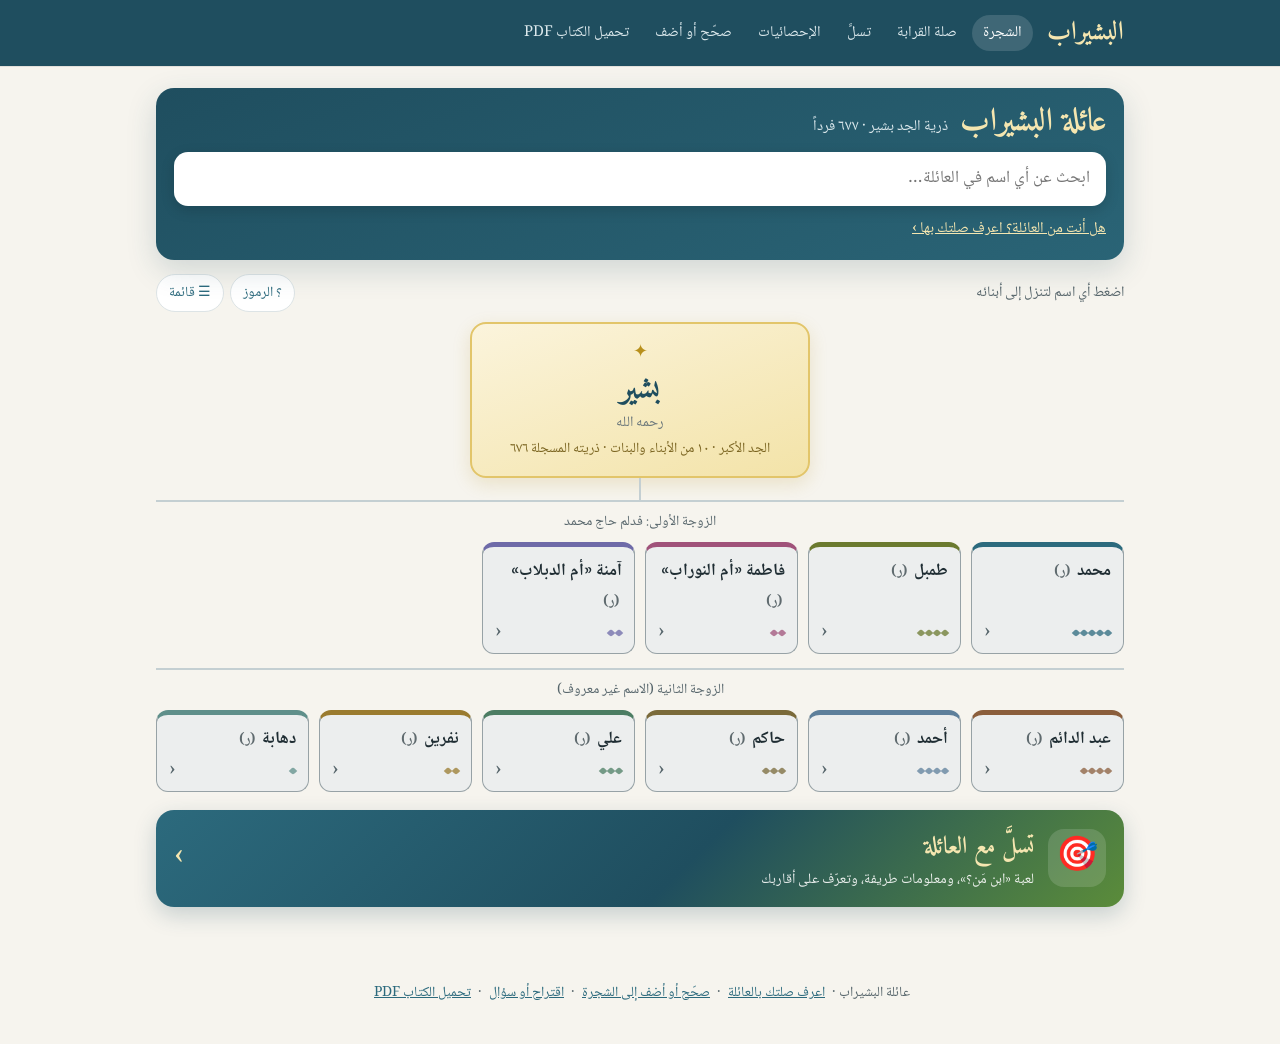
==== commit a7828ee9: "إصلاحات المراجعة: طبقة البحث، إغلاق وضع التعديل، رحمه الله، الإخوة حسب الأم، زر الإرسال، اللمس والتب" ====
--- a/index.html
+++ b/index.html
@@ -31,7 +31,7 @@
 @font-face{font-family:"Noto Naskh Arabic";font-weight:700 800;font-display:swap;src:url(fonts/naskh-700.woff) format("woff")}
 @font-face{font-family:Amiri;font-weight:700;font-display:swap;src:url(fonts/amiri-Bold.woff) format("woff")}
 :root{
-  --ink:#1f2d33; --muted:#66757b; --line:#dde4e6; --bg:#f6f4ee; --card:#fff;
+  --ink:#1f2d33; --muted:#56656b; --line:#dde4e6; --bg:#f6f4ee; --card:#fff;
   --teal:#1f4e5f; --teal2:#2c6a7d; --gold:#b8901c; --gold-bg:#fbf4dc;
   --m:#2f6d93; --m-bg:#e9f2f8; --f:#a4466f; --f-bg:#fbedf3; --u-bg:#f1f1ef;
 }
@@ -78,7 +78,7 @@
 @keyframes fadein{from{opacity:0;transform:translateY(6px)}to{opacity:1;transform:none}}
 .chip:active,.tcard:active,.bcard:active,.btn:active,#tabbar a:active,#tabbar button:active{transform:scale(.97)}
 .searchbox input{width:100%;padding:9px 14px;border-radius:10px;border:0;font:inherit;font-size:16px;background:#fff;color:var(--ink)}
-.results{position:absolute;top:calc(100% + 4px);right:0;left:0;background:#fff;border-radius:10px;box-shadow:0 8px 28px rgba(0,0,0,.18);max-height:60vh;overflow:auto;display:none;color:var(--ink)}
+.results{z-index:40;position:absolute;top:calc(100% + 4px);right:0;left:0;background:#fff;border-radius:10px;box-shadow:0 8px 28px rgba(0,0,0,.18);max-height:60vh;overflow:auto;display:none;color:var(--ink)}
 .results.show{display:block}
 .results button{display:block;width:100%;text-align:right;border:0;background:none;padding:9px 14px;font:inherit;cursor:pointer;border-bottom:1px solid #f0f2f3}
 .results button:hover,.results button.act{background:#f2f7f8}
@@ -493,6 +493,18 @@
 .legend1{display:flex;flex-wrap:wrap;align-items:center;gap:6px 12px;font-size:14px;color:var(--muted);margin:18px 0 0}
 .lg{display:inline-block;width:16px;height:12px;border-radius:4px;border:1.5px solid;margin-inline-end:-6px;vertical-align:middle}
 .lg.m{border-color:var(--m);background:var(--m-bg)}.lg.f{border-color:var(--f);background:var(--f-bg)}.lg.dd{border-color:#97a2a6;background:#eceeee}.lg.leaf{border-style:dashed;border-color:var(--m)}
+
+/* إصلاحات المراجعة ٢٣ نوفمبر */
+.hero{z-index:6}.searchbox{position:relative;z-index:6}
+.prh{font-size:16px;color:#56656b;margin:-2px 0 4px}
+.chip{min-height:40px}
+.btn.sm{min-height:40px}
+.tlist{min-height:38px;display:inline-flex;align-items:center}
+.tpath a{display:inline-block;padding:6px 12px}
+footer a{display:inline-block;padding:8px 4px}
+.sendnow{display:flex;justify-content:center;margin-top:12px;font-size:18px;padding:13px;background:#3f7a2a;border-color:#3f7a2a}
+.efsave #ef-del,.efsave #ef-rm{margin-inline-start:auto}
+@media(max-width:700px){.efsave #ef-del,.efsave #ef-rm{margin-top:18px;margin-inline-start:0}}
 </style>
 </head>
 <body>
@@ -531,7 +543,7 @@
 </div></div>
 
 <script>
-const DATA = {"people": [{"id": "0", "name": "بشير", "gender": "ذكر", "father": null, "mother": null, "father_txt": "", "group": "", "spouse": "فدلم حاج محمد، وزوجة أخرى", "notes": "الجد الأكبر", "dead": true, "unknown": "", "alias": "", "kids": ["1", "0.2", "0.6", "0.7", "0.5", "0.3", "0.4", "0.8", "0.9", "0.10"]}, {"id": "1", "name": "محمد", "gender": "ذكر", "father": "0", "mother": null, "father_txt": "", "group": "الزوجة الأولى: فدلم حاج محمد", "spouse": "", "notes": "", "dead": true, "unknown": "", "alias": "", "kids": ["1.5", "1.6", "1.8", "1.15", "1.17", "1.18", "1.1", "1.2", "1.4", "1.9", "1.10", "1.11", "1.12", "1.13", "1.14"]}, {"id": "0.2", "name": "طمبل", "gender": "ذكر", "father": "0", "mother": null, "father_txt": "", "group": "الزوجة الأولى: فدلم حاج محمد", "spouse": "", "notes": "", "dead": true, "unknown": "", "alias": "", "kids": ["0.2.1"]}, {"id": "0.6", "name": "فاطمة", "gender": "أنثى", "father": "0", "mother": null, "father_txt": "", "group": "الزوجة الأولى: فدلم حاج محمد", "spouse": "محمد صالح إدريس محمد أبو بكر", "notes": "الأم الكبرى للنوراب", "dead": true, "unknown": "", "alias": "أم النوراب", "kids": ["0.6.1", "0.6.2", "0.6.3", "0.6.4", "0.6.5", "0.6.6", "0.6.7", "0.6.8"]}, {"id": "0.7", "name": "آمنة", "gender": "أنثى", "father": "0", "mother": null, "father_txt": "", "group": "الزوجة الأولى: فدلم حاج محمد", "spouse": "فرح", "notes": "الأم الكبرى للدبلاب أهل دبلة", "dead": true, "unknown": "", "alias": "أم الدبلاب", "kids": ["0.7.1", "0.7.2", "0.7.3", "0.7.4"]}, {"id": "0.3", "name": "أحمد", "gender": "ذكر", "father": "0", "mother": null, "father_txt": "", "group": "الزوجة الثانية", "spouse": "", "notes": "", "dead": true, "unknown": "", "alias": "", "kids": ["0.3.2", "0.3.1", "0.3.3", "0.3.4"]}, {"id": "0.4", "name": "حاكم", "gender": "ذكر", "father": "0", "mother": null, "father_txt": "", "group": "الزوجة الثانية", "spouse": "", "notes": "", "dead": true, "unknown": "", "alias": "", "kids": ["0.4.1", "0.4.2", "0.4.3", "0.4.4", "0.4.5"]}, {"id": "0.5", "name": "عبد الدائم", "gender": "ذكر", "father": "0", "mother": null, "father_txt": "", "group": "الزوجة الثانية", "spouse": "زوجة من حامدنارتي، وفاطمة «كلتوم»", "notes": "", "dead": true, "unknown": "", "alias": "", "kids": ["0.5.3", "0.5.4", "0.5.5", "0.5.1", "0.5.2", "0.5.6", "0.5.7"]}, {"id": "0.8", "name": "علي", "gender": "ذكر", "father": "0", "mother": null, "father_txt": "", "group": "الزوجة الثانية", "spouse": "فاطمة إدريس «كلتوم»", "notes": "", "dead": true, "unknown": "", "alias": "", "kids": ["0.8.1", "0.8.2", "0.8.3"]}, {"id": "1.1", "name": "دياب", "gender": "ذكر", "father": "1", "mother": null, "father_txt": "", "group": "الزوجة الثانية: كلتوم", "spouse": "روضة الطاهر، وزينب فضل حرنان", "notes": "", "dead": true, "unknown": "", "alias": "", "kids": ["1.1.7", "1.1.8", "1.1.9", "1.1.1", "1.1.2", "1.1.3", "1.1.4", "1.1.5", "1.1.6", "1.1.10"]}, {"id": "1.2", "name": "عثمان", "gender": "ذكر", "father": "1", "mother": null, "father_txt": "", "group": "الزوجة الثانية: كلتوم", "spouse": "آمنة فضل إسماعيل، وزينب الملك طمبل", "notes": "زوجته آمنة فضل إسماعيل من قبيلة محسية", "dead": true, "unknown": "", "alias": "", "kids": ["1.2.2", "1.2.3", "1.2.1", "1.2.4", "1.2.5"]}, {"id": "1.4", "name": "عجائب", "gender": "أنثى", "father": "1", "mother": null, "father_txt": "", "group": "الزوجة الثانية: كلتوم", "spouse": "حسين طمبل بشير", "notes": "", "dead": true, "unknown": "", "alias": "", "kids": ["0.2.1.1", "0.2.1.2", "0.2.1.3", "0.2.1.4"]}, {"id": "1.5", "name": "خيري", "gender": "ذكر", "father": "1", "mother": null, "father_txt": "", "group": "الزوجة الأولى: شُمَّة", "spouse": "ستنا عمر", "notes": "", "dead": true, "unknown": "", "alias": "", "kids": ["1.5.2", "1.5.1", "1.5.6", "1.5.5", "1.5.3", "1.5.4"]}, {"id": "1.6", "name": "عبد الله", "gender": "ذكر", "father": "1", "mother": null, "father_txt": "", "group": "الزوجة الأولى: شُمَّة", "spouse": "زينب الملك طمبل، وآمنة الطاهر", "notes": "زوجته آمنة الطاهر من جزيرة أرتقاشا", "dead": true, "unknown": "", "alias": "عبدون", "kids": ["1.6.1", "1.6.4", "1.6.5", "1.6.6", "1.6.7", "1.6.8", "1.6.9", "1.6.10", "1.6.2"]}, {"id": "1.8", "name": "إدريس", "gender": "ذكر", "father": "1", "mother": null, "father_txt": "", "group": "الزوجة الأولى: شُمَّة", "spouse": "عائشة أبكر", "notes": "", "dead": true, "unknown": "", "alias": "", "kids": ["1.8.3", "1.8.1", "1.8.2", "1.8.4"]}, {"id": "1.9", "name": "شريف", "gender": "ذكر", "father": "1", "mother": null, "father_txt": "", "group": "الزوجة الثالثة: آمنة الحاج", "spouse": "جارة أحمد بشير (ر)", "notes": "", "dead": true, "unknown": "", "alias": "", "kids": ["1.9.1", "1.9.2"]}, {"id": "1.10", "name": "بشير", "gender": "ذكر", "father": "1", "mother": null, "father_txt": "", "group": "الزوجة الثالثة: آمنة الحاج", "spouse": "أم الحسين إدريس، وفاطمة فتح الرحمن، وسعدية", "notes": "", "dead": true, "unknown": "", "alias": "", "kids": ["1.10.2", "1.10.3", "1.10.1", "1.10.4", "1.10.5", "1.10.6", "1.10.7"]}, {"id": "1.11", "name": "فضل", "gender": "ذكر", "father": "1", "mother": null, "father_txt": "", "group": "الزوجة الثالثة: آمنة الحاج", "spouse": "ستنا عبد الدائم بشير، ومكة الزين حاكم بشير، وسعيدة ساتي، وفاطمة عثمان", "notes": "", "dead": true, "unknown": "", "alias": "", "kids": ["1.11.2", "1.11.1", "1.11.4", "1.11.5", "1.11.7", "1.11.6", "1.11.3"]}, {"id": "1.12", "name": "محمد عثمان", "gender": "ذكر", "father": "1", "mother": null, "father_txt": "", "group": "الزوجة الثالثة: آمنة الحاج", "spouse": "فاطمة حمد وديدي", "notes": "", "dead": true, "unknown": "", "alias": "", "kids": ["1.12.1", "1.12.2", "1.12.3", "1.12.4", "1.12.5", "1.12.6", "1.12.7", "1.12.8", "1.12.9"]}, {"id": "1.13", "name": "فاطمة", "gender": "أنثى", "father": "1", "mother": null, "father_txt": "", "group": "الزوجة الثالثة: آمنة الحاج", "spouse": "", "notes": "", "dead": true, "unknown": "", "alias": "دوشة", "kids": ["1.13.1", "1.13.2", "1.13.3", "1.13.4"]}, {"id": "1.14", "name": "فدلم", "gender": "أنثى", "father": "1", "mother": null, "father_txt": "", "group": "الزوجة الثالثة: آمنة الحاج", "spouse": "أحمد أنقراوي", "notes": "", "dead": true, "unknown": "", "alias": "", "kids": ["1.14.1"]}, {"id": "1.15", "name": "عباس", "gender": "ذكر", "father": "1", "mother": null, "father_txt": "", "group": "الزوجة الأولى: شُمَّة", "spouse": "", "notes": "هاجر إلى مصر، وهو مفقود لا يُعرف عنه شيء", "dead": false, "unknown": "", "alias": "", "kids": []}, {"id": "1.8.1", "name": "عبد الله", "gender": "ذكر", "father": "1.8", "mother": null, "father_txt": "", "group": "", "spouse": "دهابة بشير", "notes": "", "dead": true, "unknown": "", "alias": "", "kids": ["1.10.5.1", "1.10.5.2", "1.10.5.3", "1.10.5.4", "1.10.5.5"]}, {"id": "1.9.1", "name": "الحاج محمد", "gender": "ذكر", "father": "1.9", "mother": "0.3.1", "father_txt": "", "group": "", "spouse": "نعمات محمد عثمان محمد بشير", "notes": "", "dead": false, "unknown": "", "alias": "حانجمت", "kids": ["1.12.6.1", "1.12.6.2", "1.12.6.3", "1.12.6.4", "1.12.6.5", "1.12.6.6", "1.12.6.7"]}, {"id": "1.9.2", "name": "محمد", "gender": "ذكر", "father": "1.9", "mother": "0.3.1", "father_txt": "", "group": "", "spouse": "ليبة بشير", "notes": "", "dead": false, "unknown": "", "alias": "", "kids": ["1.10.4.1", "1.10.4.2", "1.10.4.3", "1.10.4.4", "1.10.4.5", "1.10.4.6", "1.10.4.7"]}, {"id": "1.11.1", "name": "عبد الدائم", "gender": "ذكر", "father": "1.11", "mother": "0.4.5", "father_txt": "", "group": "الزوجة الثانية: مكة الزين حاكم بشير", "spouse": "", "notes": "", "dead": true, "unknown": "", "alias": "", "kids": []}, {"id": "1.11.2", "name": "محمد", "gender": "ذكر", "father": "1.11", "mother": "0.5.7", "father_txt": "", "group": "الزوجة الأولى: ستنا عبد الدائم بشير", "spouse": "آمنة بشير", "notes": "", "dead": true, "unknown": "", "alias": "", "kids": ["1.10.3.1", "1.10.3.2", "1.10.3.3", "1.10.3.4", "1.10.3.5", "1.10.3.6", "1.10.3.7", "1.10.3.8"]}, {"id": "1.11.3", "name": "صلاح", "gender": "ذكر", "father": "1.11", "mother": null, "father_txt": "", "group": "الزوجة الرابعة: فاطمة عثمان", "spouse": "شريفة حسن حسين طمبل، وستنا الحاج سعيد", "notes": "له زوجتان", "dead": true, "unknown": "", "alias": "", "kids": ["1.11.3.5", "1.11.3.1", "1.11.3.2", "1.11.3.3", "1.11.3.4", "1.11.3.6", "1.11.3.8", "1.11.3.10", "1.11.3.7", "1.11.3.9"]}, {"id": "1.11.3.1", "name": "طارق", "gender": "ذكر", "father": "1.11.3", "mother": "0.2.1.3.6", "father_txt": "", "group": "الزوجة الأولى: شريفة حسن حسين طمبل", "spouse": "", "notes": "", "dead": false, "unknown": "", "alias": "", "kids": ["1.11.3.1.1"]}, {"id": "1.11.3.2", "name": "معاوية", "gender": "ذكر", "father": "1.11.3", "mother": "0.2.1.3.6", "father_txt": "", "group": "الزوجة الأولى: شريفة حسن حسين طمبل", "spouse": "", "notes": "", "dead": false, "unknown": "", "alias": "", "kids": []}, {"id": "1.11.3.3", "name": "سلوى", "gender": "أنثى", "father": "1.11.3", "mother": "0.2.1.3.6", "father_txt": "", "group": "الزوجة الأولى: شريفة حسن حسين طمبل", "spouse": "", "notes": "", "dead": false, "unknown": "", "alias": "", "kids": ["1.11.3.3.1"]}, {"id": "1.11.3.4", "name": "إيمان", "gender": "أنثى", "father": "1.11.3", "mother": "0.2.1.3.6", "father_txt": "", "group": "الزوجة الأولى: شريفة حسن حسين طمبل", "spouse": "", "notes": "", "dead": false, "unknown": "", "alias": "", "kids": []}, {"id": "1.11.3.5", "name": "عمر", "gender": "ذكر", "father": "1.11.3", "mother": "0.2.1.3.6", "father_txt": "", "group": "الزوجة الأولى: شريفة حسن حسين طمبل", "spouse": "", "notes": "", "dead": true, "unknown": "", "alias": "", "kids": []}, {"id": "1.11.3.6", "name": "محمد", "gender": "ذكر", "father": "1.11.3", "mother": null, "father_txt": "", "group": "الزوجة الثانية: ستنا الحاج سعيد", "spouse": "شيماء الطيب", "notes": "", "dead": false, "unknown": "ابن آخر وبنتان (غير مؤكد)", "alias": "", "kids": ["1.10.4.3.1.1"]}, {"id": "1.11.3.7", "name": "تقوى", "gender": "أنثى", "father": "1.11.3", "mother": "0.2.1.3.6", "father_txt": "", "group": "الزوجة الثانية: ستنا الحاج سعيد", "spouse": "", "notes": "", "dead": false, "unknown": "", "alias": "", "kids": []}, {"id": "1.11.3.8", "name": "فضل", "gender": "ذكر", "father": "1.11.3", "mother": null, "father_txt": "", "group": "الزوجة الثانية: ستنا الحاج سعيد", "spouse": "", "notes": "", "dead": false, "unknown": "", "alias": "", "kids": []}, {"id": "1.11.3.9", "name": "ريم", "gender": "أنثى", "father": "1.11.3", "mother": null, "father_txt": "", "group": "الزوجة الثانية: ستنا الحاج سعيد", "spouse": "", "notes": "", "dead": false, "unknown": "", "alias": "", "kids": []}, {"id": "1.11.3.1.1", "name": "عمر", "gender": "ذكر", "father": "1.11.3.1", "mother": null, "father_txt": "", "group": "", "spouse": "", "notes": "", "dead": false, "unknown": "", "alias": "", "kids": []}, {"id": "1.11.4", "name": "بشير", "gender": "ذكر", "father": "1.11", "mother": null, "father_txt": "", "group": "الزوجة الثالثة: سعيدة ساتي", "spouse": "", "notes": "", "dead": true, "unknown": "", "alias": "", "kids": ["1.11.4.1", "1.11.4.2", "1.11.4.3", "1.11.4.4", "1.11.4.5"]}, {"id": "1.11.4.1", "name": "رامي", "gender": "ذكر", "father": "1.11.4", "mother": null, "father_txt": "", "group": "", "spouse": "", "notes": "", "dead": false, "unknown": "", "alias": "", "kids": []}, {"id": "1.11.4.2", "name": "ريماز", "gender": "أنثى", "father": "1.11.4", "mother": null, "father_txt": "", "group": "", "spouse": "", "notes": "", "dead": false, "unknown": "", "alias": "", "kids": []}, {"id": "1.11.4.3", "name": "سعيدة", "gender": "أنثى", "father": "1.11.4", "mother": null, "father_txt": "", "group": "", "spouse": "", "notes": "", "dead": false, "unknown": "", "alias": "", "kids": []}, {"id": "1.11.4.4", "name": "رفيدة", "gender": "أنثى", "father": "1.11.4", "mother": null, "father_txt": "", "group": "", "spouse": "", "notes": "", "dead": false, "unknown": "", "alias": "", "kids": []}, {"id": "1.11.4.5", "name": "أبرار", "gender": "أنثى", "father": "1.11.4", "mother": null, "father_txt": "", "group": "", "spouse": "", "notes": "", "dead": false, "unknown": "", "alias": "", "kids": []}, {"id": "1.11.5", "name": "مهدي", "gender": "ذكر", "father": "1.11", "mother": null, "father_txt": "", "group": "الزوجة الثالثة: سعيدة ساتي", "spouse": "حفصة طمبل عثمان (ر)", "notes": "", "dead": false, "unknown": "", "alias": "", "kids": ["1.11.5.1", "1.11.5.2", "1.11.5.3", "1.11.5.4", "1.11.5.5", "1.11.5.6"]}, {"id": "1.11.5.1", "name": "عبد السميع", "gender": "ذكر", "father": "1.11.5", "mother": "1.2.5.5", "father_txt": "", "group": "", "spouse": "", "notes": "", "dead": false, "unknown": "", "alias": "", "kids": []}, {"id": "1.11.5.2", "name": "محمد", "gender": "ذكر", "father": "1.11.5", "mother": "1.2.5.5", "father_txt": "", "group": "", "spouse": "", "notes": "", "dead": false, "unknown": "", "alias": "", "kids": []}, {"id": "1.11.5.3", "name": "صباح", "gender": "أنثى", "father": "1.11.5", "mother": "1.2.5.5", "father_txt": "", "group": "", "spouse": "", "notes": "", "dead": false, "unknown": "", "alias": "", "kids": []}, {"id": "1.11.5.4", "name": "صفاء", "gender": "أنثى", "father": "1.11.5", "mother": "1.2.5.5", "father_txt": "", "group": "", "spouse": "", "notes": "", "dead": false, "unknown": "", "alias": "", "kids": []}, {"id": "1.11.5.5", "name": "معتصم", "gender": "ذكر", "father": "1.11.5", "mother": "1.2.5.5", "father_txt": "", "group": "", "spouse": "", "notes": "", "dead": false, "unknown": "", "alias": "", "kids": []}, {"id": "1.11.5.6", "name": "مهند", "gender": "ذكر", "father": "1.11.5", "mother": "1.2.5.5", "father_txt": "", "group": "", "spouse": "", "notes": "", "dead": false, "unknown": "", "alias": "", "kids": []}, {"id": "1.11.6", "name": "نصرة", "gender": "أنثى", "father": "1.11", "mother": null, "father_txt": "", "group": "الزوجة الثالثة: سعيدة ساتي", "spouse": "", "notes": "", "dead": false, "unknown": "", "alias": "", "kids": []}, {"id": "1.11.7", "name": "سيد أحمد", "gender": "ذكر", "father": "1.11", "mother": null, "father_txt": "", "group": "الزوجة الثالثة: سعيدة ساتي", "spouse": "فاطمة محمد دياب محمد بشير", "notes": "", "dead": true, "unknown": "", "alias": "", "kids": ["1.11.7.1", "1.11.7.2", "1.11.7.3", "1.11.7.4"]}, {"id": "1.11.7.1", "name": "ياسر", "gender": "ذكر", "father": "1.11.7", "mother": "1.10.2.5", "father_txt": "", "group": "", "spouse": "", "notes": "", "dead": false, "unknown": "", "alias": "", "kids": []}, {"id": "1.11.7.2", "name": "عمار", "gender": "ذكر", "father": "1.11.7", "mother": "1.10.2.5", "father_txt": "", "group": "", "spouse": "", "notes": "", "dead": false, "unknown": "", "alias": "", "kids": []}, {"id": "1.11.7.3", "name": "أحمد", "gender": "ذكر", "father": "1.11.7", "mother": "1.10.2.5", "father_txt": "", "group": "", "spouse": "", "notes": "", "dead": false, "unknown": "", "alias": "", "kids": []}, {"id": "1.11.7.4", "name": "محمد", "gender": "ذكر", "father": "1.11.7", "mother": "1.10.2.5", "father_txt": "", "group": "", "spouse": "", "notes": "", "dead": false, "unknown": "", "alias": "", "kids": []}, {"id": "1.5.1", "name": "علي", "gender": "ذكر", "father": "1.5", "mother": null, "father_txt": "", "group": "", "spouse": "زينب محمد عثمان محمد بشير، ثم رقية محمد دياب", "notes": "", "dead": false, "unknown": "", "alias": "", "kids": ["1.12.1.2", "1.12.1.3", "1.5.1.1", "1.5.1.2", "1.5.1.3"]}, {"id": "1.5.2", "name": "محمد", "gender": "ذكر", "father": "1.5", "mother": null, "father_txt": "", "group": "", "spouse": "", "notes": "", "dead": false, "unknown": "", "alias": "", "kids": []}, {"id": "1.5.3", "name": "زينب", "gender": "أنثى", "father": "1.5", "mother": null, "father_txt": "", "group": "", "spouse": "محمد «بقارة» عبد الدائم بشير", "notes": "", "dead": false, "unknown": "", "alias": "", "kids": ["1.5.3.1", "1.5.3.2", "1.5.3.3", "1.5.3.4"]}, {"id": "1.5.4", "name": "نفرين", "gender": "أنثى", "father": "1.5", "mother": null, "father_txt": "", "group": "", "spouse": "محمد حسن", "notes": "", "dead": false, "unknown": "", "alias": "شامة", "kids": ["1.5.4.1", "1.5.4.2", "1.5.4.3", "1.5.4.4", "1.5.4.5"]}, {"id": "1.5.1.1", "name": "محمود", "gender": "ذكر", "father": "1.5.1", "mother": null, "father_txt": "", "group": "الزوجة الثانية: رقية محمد دياب", "spouse": "نفيسة عبد المنعم محمد عثمان", "notes": "", "dead": false, "unknown": "", "alias": "", "kids": ["1.12.2.6.1", "1.12.2.6.2", "1.12.2.6.7", "1.12.2.6.3", "1.12.2.6.4", "1.12.2.6.5", "1.12.2.6.6"]}, {"id": "1.6.1", "name": "الحاج محمد", "gender": "ذكر", "father": "1.6", "mother": null, "father_txt": "", "group": "الزوجة: آمنة الطاهر", "spouse": "سبوكة زبير الملك، ونصرة علي", "notes": "زوجته نصرة علي من حامدنارتي", "dead": true, "unknown": "", "alias": "حانجمت", "kids": ["1.6.1.1", "1.6.1.4", "1.6.1.3", "1.6.1.5", "1.6.1.6", "1.6.1.2"]}, {"id": "1.6.1.1", "name": "عبد الله", "gender": "ذكر", "father": "1.6.1", "mother": null, "father_txt": "", "group": "الزوجة الأولى: سبوكة زبير الملك", "spouse": "فاطمة فقيري، ورقية طمبل حسين «اللقية» (ر)، وعائشة عبد الله", "notes": "له ثلاث زوجات", "dead": true, "unknown": "", "alias": "", "kids": ["1.6.1.1.7", "1.6.1.1.8", "1.6.1.1.9", "1.6.1.1.10", "1.6.1.1.11", "1.6.1.1.12", "1.6.1.1.13", "1.6.1.1.14", "1.6.1.1.15", "1.6.1.1.16", "1.6.1.1.17", "1.6.1.1.18", "1.6.1.1.1", "1.6.1.1.2", "1.6.1.1.3", "1.6.1.1.4", "1.6.1.1.5", "1.6.1.1.6", "1.6.1.1.19"]}, {"id": "1.6.1.1.1", "name": "نجوى", "gender": "أنثى", "father": "1.6.1.1", "mother": "0.2.1.2.6", "father_txt": "", "group": "الزوجة الثانية: رقية طمبل «اللقية»", "spouse": "مصطفى حسن", "notes": "كبرى أبنائها", "dead": false, "unknown": "", "alias": "", "kids": ["1.6.1.1.1.1", "1.6.1.1.1.2", "1.6.1.1.1.3", "1.6.1.1.1.4", "1.6.1.1.1.5"]}, {"id": "1.6.1.1.2", "name": "محمد", "gender": "ذكر", "father": "1.6.1.1", "mother": "0.2.1.2.6", "father_txt": "", "group": "الزوجة الثانية: رقية طمبل «اللقية»", "spouse": "", "notes": "", "dead": true, "unknown": "", "alias": "عبدون", "kids": ["1.6.1.1.2.1", "1.6.1.1.2.2", "1.6.1.1.2.3", "1.6.1.1.2.4", "1.6.1.1.2.5", "1.6.1.1.2.6"]}, {"id": "1.6.1.1.3", "name": "كمال", "gender": "ذكر", "father": "1.6.1.1", "mother": "0.2.1.2.6", "father_txt": "", "group": "الزوجة الثانية: رقية طمبل «اللقية»", "spouse": "وداد عبد المنعم محمد عثمان", "notes": "", "dead": false, "unknown": "", "alias": "", "kids": ["1.12.2.3.1", "1.12.2.3.2", "1.12.2.3.3", "1.12.2.3.4", "1.12.2.3.5", "1.12.2.3.6"]}, {"id": "1.6.1.1.4", "name": "إقبال", "gender": "أنثى", "father": "1.6.1.1", "mother": "0.2.1.2.6", "father_txt": "", "group": "الزوجة الثانية: رقية طمبل «اللقية»", "spouse": "", "notes": "", "dead": false, "unknown": "", "alias": "", "kids": []}, {"id": "1.6.1.1.5", "name": "إكرام", "gender": "أنثى", "father": "1.6.1.1", "mother": "0.2.1.2.6", "father_txt": "", "group": "الزوجة الثانية: رقية طمبل «اللقية»", "spouse": "", "notes": "", "dead": false, "unknown": "", "alias": "", "kids": []}, {"id": "1.6.1.1.6", "name": "هاشم", "gender": "ذكر", "father": "1.6.1.1", "mother": "0.2.1.2.6", "father_txt": "", "group": "الزوجة الثانية: رقية طمبل «اللقية»", "spouse": "", "notes": "", "dead": false, "unknown": "", "alias": "", "kids": ["1.6.1.1.6.1", "1.6.1.1.6.2", "1.6.1.1.6.3", "1.6.1.1.6.4"]}, {"id": "1.6.1.1.2.1", "name": "أحمد", "gender": "ذكر", "father": "1.6.1.1.2", "mother": null, "father_txt": "", "group": "", "spouse": "", "notes": "", "dead": false, "unknown": "", "alias": "", "kids": []}, {"id": "1.6.1.1.2.2", "name": "تغريد", "gender": "أنثى", "father": "1.6.1.1.2", "mother": null, "father_txt": "", "group": "", "spouse": "", "notes": "", "dead": false, "unknown": "", "alias": "", "kids": []}, {"id": "1.6.1.1.2.3", "name": "تبيان", "gender": "أنثى", "father": "1.6.1.1.2", "mother": null, "father_txt": "", "group": "", "spouse": "", "notes": "", "dead": false, "unknown": "", "alias": "", "kids": []}, {"id": "1.6.1.1.2.4", "name": "عبد الله", "gender": "ذكر", "father": "1.6.1.1.2", "mother": null, "father_txt": "", "group": "", "spouse": "", "notes": "", "dead": true, "unknown": "", "alias": "", "kids": []}, {"id": "1.6.1.1.2.5", "name": "تسنيم", "gender": "أنثى", "father": "1.6.1.1.2", "mother": null, "father_txt": "", "group": "", "spouse": "", "notes": "", "dead": false, "unknown": "", "alias": "", "kids": []}, {"id": "1.6.1.1.2.6", "name": "الزبير", "gender": "ذكر", "father": "1.6.1.1.2", "mother": null, "father_txt": "", "group": "", "spouse": "", "notes": "", "dead": false, "unknown": "", "alias": "", "kids": []}, {"id": "1.6.1.1.6.1", "name": "براءة", "gender": "أنثى", "father": "1.6.1.1.6", "mother": null, "father_txt": "", "group": "", "spouse": "", "notes": "", "dead": false, "unknown": "", "alias": "", "kids": []}, {"id": "1.6.1.1.6.2", "name": "محمد", "gender": "ذكر", "father": "1.6.1.1.6", "mother": null, "father_txt": "", "group": "", "spouse": "", "notes": "", "dead": false, "unknown": "", "alias": "", "kids": []}, {"id": "1.6.1.1.6.3", "name": "عبد الله", "gender": "ذكر", "father": "1.6.1.1.6", "mother": null, "father_txt": "", "group": "", "spouse": "", "notes": "", "dead": false, "unknown": "", "alias": "", "kids": []}, {"id": "1.6.1.1.6.4", "name": "هبة", "gender": "أنثى", "father": "1.6.1.1.6", "mother": null, "father_txt": "", "group": "", "spouse": "", "notes": "", "dead": false, "unknown": "", "alias": "", "kids": []}, {"id": "1.6.1.1.1.1", "name": "مبشر", "gender": "ذكر", "father": null, "mother": "1.6.1.1.1", "father_txt": "مصطفى حسن", "group": "", "spouse": "", "notes": "", "dead": false, "unknown": "", "alias": "", "kids": []}, {"id": "1.6.1.1.1.2", "name": "آمنة", "gender": "أنثى", "father": null, "mother": "1.6.1.1.1", "father_txt": "مصطفى حسن", "group": "", "spouse": "", "notes": "", "dead": false, "unknown": "", "alias": "", "kids": []}, {"id": "1.6.1.1.1.3", "name": "مصعب", "gender": "ذكر", "father": null, "mother": "1.6.1.1.1", "father_txt": "مصطفى حسن", "group": "", "spouse": "", "notes": "", "dead": false, "unknown": "", "alias": "", "kids": []}, {"id": "1.6.1.1.1.4", "name": "عبد الله", "gender": "ذكر", "father": null, "mother": "1.6.1.1.1", "father_txt": "مصطفى حسن", "group": "", "spouse": "", "notes": "", "dead": false, "unknown": "", "alias": "", "kids": []}, {"id": "1.6.1.1.1.5", "name": "نصر الدين", "gender": "ذكر", "father": null, "mother": "1.6.1.1.1", "father_txt": "مصطفى حسن", "group": "", "spouse": "", "notes": "", "dead": false, "unknown": "", "alias": "", "kids": []}, {"id": "1.10.1", "name": "محمد", "gender": "ذكر", "father": "1.10", "mother": null, "father_txt": "", "group": "الزوجة الأولى: أم الحسين إدريس", "spouse": "أم الملك محمد عثمان", "notes": "جد عبد الهادي", "dead": true, "unknown": "", "alias": "", "kids": ["1.10.1.1", "1.10.1.2", "1.10.1.3", "1.10.1.4", "1.10.1.5", "1.10.1.7", "1.10.1.6"]}, {"id": "1.10.2", "name": "جارة", "gender": "أنثى", "father": "1.10", "mother": null, "father_txt": "", "group": "الزوجة الأولى: أم الحسين إدريس", "spouse": "محمد دياب محمد بشير", "notes": "", "dead": true, "unknown": "", "alias": "", "kids": ["1.10.2.1", "1.10.2.2", "1.10.2.3", "1.10.2.4", "1.10.2.5"]}, {"id": "1.10.3", "name": "آمنة", "gender": "أنثى", "father": "1.10", "mother": null, "father_txt": "", "group": "الزوجة الأولى: أم الحسين إدريس", "spouse": "محمد فضل محمد بشير", "notes": "", "dead": true, "unknown": "", "alias": "", "kids": ["1.10.3.1", "1.10.3.2", "1.10.3.3", "1.10.3.4", "1.10.3.5", "1.10.3.6", "1.10.3.7", "1.10.3.8"]}, {"id": "1.10.4", "name": "ليبة", "gender": "أنثى", "father": "1.10", "mother": null, "father_txt": "", "group": "الزوجة الأولى: أم الحسين إدريس", "spouse": "محمد شريف محمد بشير", "notes": "", "dead": true, "unknown": "", "alias": "", "kids": ["1.10.4.1", "1.10.4.2", "1.10.4.3", "1.10.4.4", "1.10.4.5", "1.10.4.6", "1.10.4.7"]}, {"id": "1.10.5", "name": "دهابة", "gender": "أنثى", "father": "1.10", "mother": null, "father_txt": "", "group": "الزوجة الأولى: أم الحسين إدريس", "spouse": "عبد الله إدريس محمد بشير", "notes": "", "dead": true, "unknown": "", "alias": "", "kids": ["1.10.5.1", "1.10.5.2", "1.10.5.3", "1.10.5.4", "1.10.5.5"]}, {"id": "1.10.6", "name": "علي", "gender": "ذكر", "father": "1.10", "mother": null, "father_txt": "", "group": "الزوجة الثانية: فاطمة فتح الرحمن", "spouse": "سميرة عبد الله الحاج", "notes": "", "dead": true, "unknown": "", "alias": "", "kids": ["1.10.6.1", "1.10.6.2", "1.10.6.3", "1.10.6.4", "1.10.6.5", "1.10.6.7", "1.10.6.6", "1.10.6.10", "1.10.6.8", "1.10.6.9"]}, {"id": "1.10.1.1", "name": "بشير", "gender": "ذكر", "father": "1.10.1", "mother": "1.12.3", "father_txt": "", "group": "", "spouse": "نجاة عبد المنعم محمد عثمان", "notes": "", "dead": false, "unknown": "", "alias": "", "kids": ["1.10.1.1.1", "1.10.1.1.2", "1.10.1.1.3", "1.10.1.1.4", "1.10.1.1.5"]}, {"id": "1.10.1.2", "name": "الفاضل", "gender": "ذكر", "father": "1.10.1", "mother": "1.12.3", "father_txt": "", "group": "", "spouse": "", "notes": "", "dead": false, "unknown": "", "alias": "", "kids": ["1.10.1.2.1", "1.10.1.2.2"]}, {"id": "1.10.1.3", "name": "خضر", "gender": "ذكر", "father": "1.10.1", "mother": "1.12.3", "father_txt": "", "group": "", "spouse": "", "notes": "له أربع زوجات", "dead": false, "unknown": "اثنان من الزوجة الثانية لم تُذكر أسماؤهما", "alias": "", "kids": ["1.10.1.3.1", "1.10.1.3.2", "1.10.1.3.3", "1.10.1.3.4", "1.10.1.3.5", "1.10.1.3.6", "1.10.1.3.7", "1.10.1.3.8", "1.10.1.3.9", "1.10.1.3.10", "1.10.1.3.11", "1.10.1.3.12", "1.10.1.3.13", "1.10.1.3.14"]}, {"id": "1.10.1.4", "name": "عواطف", "gender": "أنثى", "father": "1.10.1", "mother": "1.12.3", "father_txt": "", "group": "", "spouse": "ناجي إدريس حامد", "notes": "", "dead": false, "unknown": "", "alias": "", "kids": ["1.10.1.4.1", "1.10.1.4.2", "1.10.1.4.3"]}, {"id": "1.10.1.5", "name": "أحلام", "gender": "أنثى", "father": "1.10.1", "mother": "1.12.3", "father_txt": "", "group": "", "spouse": "", "notes": "ليس لديها أبناء", "dead": false, "unknown": "", "alias": "", "kids": []}, {"id": "1.10.1.6", "name": "عبد القادر", "gender": "ذكر", "father": "1.10.1", "mother": "1.12.3", "father_txt": "", "group": "", "spouse": "", "notes": "", "dead": false, "unknown": "", "alias": "", "kids": ["1.10.1.6.1", "1.10.1.6.2", "1.10.1.6.3"]}, {"id": "1.10.1.1.1", "name": "محمد", "gender": "ذكر", "father": "1.10.1.1", "mother": "1.12.2.2", "father_txt": "", "group": "", "spouse": "", "notes": "", "dead": false, "unknown": "", "alias": "", "kids": ["1.10.1.1.1.1"]}, {"id": "1.10.1.1.2", "name": "معاذ", "gender": "ذكر", "father": "1.10.1.1", "mother": "1.12.2.2", "father_txt": "", "group": "", "spouse": "", "notes": "", "dead": false, "unknown": "", "alias": "", "kids": ["1.10.1.1.2.1", "1.10.1.1.2.2"]}, {"id": "1.10.1.1.3", "name": "ماريا", "gender": "أنثى", "father": "1.10.1.1", "mother": "1.12.2.2", "father_txt": "", "group": "", "spouse": "", "notes": "لم تتزوج بعد", "dead": false, "unknown": "", "alias": "", "kids": []}, {"id": "1.10.1.1.4", "name": "عبد الله", "gender": "ذكر", "father": "1.10.1.1", "mother": "1.12.2.2", "father_txt": "", "group": "", "spouse": "", "notes": "", "dead": false, "unknown": "", "alias": "", "kids": ["1.10.1.1.4.1"]}, {"id": "1.10.1.1.5", "name": "عبد الهادي", "gender": "ذكر", "father": "1.10.1.1", "mother": "1.12.2.2", "father_txt": "", "group": "", "spouse": "", "notes": "لم يتزوج بعد", "dead": false, "unknown": "", "alias": "", "kids": []}, {"id": "1.10.1.1.1.1", "name": "أسامة", "gender": "ذكر", "father": "1.10.1.1.1", "mother": null, "father_txt": "", "group": "", "spouse": "", "notes": "", "dead": false, "unknown": "", "alias": "", "kids": []}, {"id": "1.10.1.1.2.1", "name": "جود", "gender": "أنثى", "father": "1.10.1.1.2", "mother": null, "father_txt": "", "group": "", "spouse": "", "notes": "", "dead": false, "unknown": "", "alias": "", "kids": []}, {"id": "1.10.1.1.2.2", "name": "نجاة", "gender": "أنثى", "father": "1.10.1.1.2", "mother": null, "father_txt": "", "group": "", "spouse": "", "notes": "", "dead": false, "unknown": "", "alias": "", "kids": []}, {"id": "1.10.1.1.4.1", "name": "أيهم", "gender": "ذكر", "father": "1.10.1.1.4", "mother": null, "father_txt": "", "group": "", "spouse": "", "notes": "", "dead": false, "unknown": "", "alias": "", "kids": []}, {"id": "1.10.1.2.1", "name": "محمد", "gender": "ذكر", "father": "1.10.1.2", "mother": null, "father_txt": "", "group": "", "spouse": "", "notes": "", "dead": false, "unknown": "", "alias": "", "kids": []}, {"id": "1.10.1.2.2", "name": "شيماء", "gender": "أنثى", "father": "1.10.1.2", "mother": null, "father_txt": "", "group": "", "spouse": "", "notes": "", "dead": false, "unknown": "", "alias": "", "kids": []}, {"id": "1.10.1.3.1", "name": "علاء الدين", "gender": "ذكر", "father": "1.10.1.3", "mother": null, "father_txt": "", "group": "الزوجة الأولى", "spouse": "", "notes": "", "dead": false, "unknown": "", "alias": "", "kids": []}, {"id": "1.10.1.3.2", "name": "هند", "gender": "أنثى", "father": "1.10.1.3", "mother": null, "father_txt": "", "group": "الزوجة الأولى", "spouse": "", "notes": "", "dead": false, "unknown": "", "alias": "", "kids": []}, {"id": "1.10.1.3.3", "name": "عبد الرحمن", "gender": "ذكر", "father": "1.10.1.3", "mother": null, "father_txt": "", "group": "الزوجة الأولى", "spouse": "", "notes": "", "dead": false, "unknown": "", "alias": "", "kids": []}, {"id": "1.10.1.3.4", "name": "يعقوب", "gender": "ذكر", "father": "1.10.1.3", "mother": null, "father_txt": "", "group": "الزوجة الأولى", "spouse": "", "notes": "", "dead": false, "unknown": "", "alias": "", "kids": []}, {"id": "1.10.1.3.5", "name": "هيام", "gender": "أنثى", "father": "1.10.1.3", "mother": null, "father_txt": "", "group": "الزوجة الأولى", "spouse": "", "notes": "", "dead": false, "unknown": "", "alias": "", "kids": []}, {"id": "1.10.1.3.6", "name": "مؤيد", "gender": "ذكر", "father": "1.10.1.3", "mother": null, "father_txt": "", "group": "الزوجة الأولى", "spouse": "", "notes": "", "dead": false, "unknown": "", "alias": "", "kids": []}, {"id": "1.10.1.3.7", "name": "محمد", "gender": "ذكر", "father": "1.10.1.3", "mother": null, "father_txt": "", "group": "الزوجة الأولى", "spouse": "", "notes": "", "dead": false, "unknown": "", "alias": "", "kids": []}, {"id": "1.10.1.3.8", "name": "مروة", "gender": "أنثى", "father": "1.10.1.3", "mother": null, "father_txt": "", "group": "الزوجة الأولى", "spouse": "", "notes": "", "dead": false, "unknown": "", "alias": "", "kids": []}, {"id": "1.10.1.3.9", "name": "عبد الله", "gender": "ذكر", "father": "1.10.1.3", "mother": null, "father_txt": "", "group": "الزوجة الثانية", "spouse": "", "notes": "", "dead": false, "unknown": "", "alias": "", "kids": []}, {"id": "1.10.1.3.10", "name": "الحارث", "gender": "ذكر", "father": "1.10.1.3", "mother": null, "father_txt": "", "group": "الزوجة الثانية", "spouse": "", "notes": "", "dead": false, "unknown": "", "alias": "", "kids": []}, {"id": "1.10.1.3.11", "name": "سارة", "gender": "أنثى", "father": "1.10.1.3", "mother": null, "father_txt": "", "group": "الزوجة الثانية", "spouse": "", "notes": "", "dead": false, "unknown": "", "alias": "", "kids": []}, {"id": "1.10.1.3.12", "name": "همام", "gender": "ذكر", "father": "1.10.1.3", "mother": null, "father_txt": "", "group": "الزوجة الثانية", "spouse": "", "notes": "", "dead": false, "unknown": "", "alias": "", "kids": []}, {"id": "1.10.1.3.13", "name": "فاطمة", "gender": "أنثى", "father": "1.10.1.3", "mother": "1.6.1.1.17", "father_txt": "", "group": "الزوجة الثالثة: منى عبد الله", "spouse": "", "notes": "البنت الوحيدة للزوجة الثالثة", "dead": false, "unknown": "", "alias": "", "kids": []}, {"id": "1.10.1.3.14", "name": "حسن", "gender": "ذكر", "father": "1.10.1.3", "mother": null, "father_txt": "", "group": "الزوجة الرابعة", "spouse": "", "notes": "", "dead": false, "unknown": "", "alias": "", "kids": []}, {"id": "1.10.1.4.1", "name": "وفاء", "gender": "أنثى", "father": null, "mother": "1.10.1.4", "father_txt": "ناجي إدريس حامد", "group": "", "spouse": "", "notes": "", "dead": false, "unknown": "", "alias": "", "kids": []}, {"id": "1.10.1.4.2", "name": "محمد", "gender": "ذكر", "father": null, "mother": "1.10.1.4", "father_txt": "ناجي إدريس حامد", "group": "", "spouse": "", "notes": "", "dead": false, "unknown": "", "alias": "", "kids": []}, {"id": "1.10.1.4.3", "name": "مزمل", "gender": "ذكر", "father": null, "mother": "1.10.1.4", "father_txt": "ناجي إدريس حامد", "group": "", "spouse": "", "notes": "", "dead": false, "unknown": "", "alias": "", "kids": []}, {"id": "1.10.1.6.1", "name": "شهد", "gender": "أنثى", "father": "1.10.1.6", "mother": null, "father_txt": "", "group": "", "spouse": "", "notes": "", "dead": false, "unknown": "", "alias": "", "kids": []}, {"id": "1.10.1.6.2", "name": "شذى", "gender": "أنثى", "father": "1.10.1.6", "mother": null, "father_txt": "", "group": "", "spouse": "", "notes": "", "dead": false, "unknown": "", "alias": "", "kids": []}, {"id": "1.10.1.6.3", "name": "شجن", "gender": "أنثى", "father": "1.10.1.6", "mother": null, "father_txt": "", "group": "", "spouse": "", "notes": "", "dead": false, "unknown": "", "alias": "", "kids": []}, {"id": "1.10.3.1", "name": "فاطمة", "gender": "أنثى", "father": "1.11.2", "mother": "1.10.3", "father_txt": "", "group": "", "spouse": "", "notes": "", "dead": true, "unknown": "", "alias": "", "kids": []}, {"id": "1.10.3.2", "name": "سارة", "gender": "أنثى", "father": "1.11.2", "mother": "1.10.3", "father_txt": "", "group": "", "spouse": "", "notes": "", "dead": false, "unknown": "", "alias": "", "kids": []}, {"id": "1.10.3.3", "name": "زبير", "gender": "ذكر", "father": "1.11.2", "mother": "1.10.3", "father_txt": "", "group": "", "spouse": "", "notes": "", "dead": false, "unknown": "", "alias": "", "kids": ["1.10.3.3.1", "1.10.3.3.2", "1.10.3.3.3", "1.10.3.3.4", "1.10.3.3.5", "1.10.3.3.6"]}, {"id": "1.10.3.4", "name": "فضل", "gender": "ذكر", "father": "1.11.2", "mother": "1.10.3", "father_txt": "", "group": "", "spouse": "", "notes": "", "dead": false, "unknown": "بنتان (الأسماء غير مؤكدة)", "alias": "", "kids": []}, {"id": "1.10.3.5", "name": "عازة", "gender": "أنثى", "father": "1.11.2", "mother": "1.10.3", "father_txt": "", "group": "", "spouse": "عبد الرزاق", "notes": "", "dead": false, "unknown": "", "alias": "", "kids": ["1.10.3.5.1", "1.10.3.5.2"]}, {"id": "1.10.3.6", "name": "عفاف", "gender": "أنثى", "father": "1.11.2", "mother": "1.10.3", "father_txt": "", "group": "", "spouse": "علي", "notes": "", "dead": false, "unknown": "", "alias": "", "kids": ["1.10.3.6.1", "1.10.3.6.2", "1.10.3.6.3"]}, {"id": "1.10.3.7", "name": "أحمد", "gender": "ذكر", "father": "1.11.2", "mother": "1.10.3", "father_txt": "", "group": "", "spouse": "", "notes": "", "dead": false, "unknown": "٣ آخرون لم تُعرف أسماؤهم", "alias": "", "kids": ["1.10.3.7.1", "1.10.3.7.2"]}, {"id": "1.10.3.8", "name": "أم سلمى", "gender": "أنثى", "father": "1.11.2", "mother": "1.10.3", "father_txt": "", "group": "", "spouse": "", "notes": "", "dead": false, "unknown": "", "alias": "غنية", "kids": []}, {"id": "1.10.3.3.1", "name": "نصرة", "gender": "أنثى", "father": "1.10.3.3", "mother": null, "father_txt": "", "group": "", "spouse": "", "notes": "", "dead": false, "unknown": "", "alias": "", "kids": []}, {"id": "1.10.3.3.2", "name": "إنصاف", "gender": "أنثى", "father": "1.10.3.3", "mother": null, "father_txt": "", "group": "", "spouse": "", "notes": "", "dead": false, "unknown": "", "alias": "", "kids": []}, {"id": "1.10.3.3.3", "name": "إيناس", "gender": "أنثى", "father": "1.10.3.3", "mother": null, "father_txt": "", "group": "", "spouse": "", "notes": "", "dead": false, "unknown": "", "alias": "", "kids": []}, {"id": "1.10.3.3.4", "name": "محمد", "gender": "ذكر", "father": "1.10.3.3", "mother": null, "father_txt": "", "group": "", "spouse": "", "notes": "", "dead": false, "unknown": "", "alias": "", "kids": []}, {"id": "1.10.3.3.5", "name": "أحمد", "gender": "ذكر", "father": "1.10.3.3", "mother": null, "father_txt": "", "group": "", "spouse": "", "notes": "", "dead": false, "unknown": "", "alias": "", "kids": []}, {"id": "1.10.3.3.6", "name": "أنس", "gender": "ذكر", "father": "1.10.3.3", "mother": null, "father_txt": "", "group": "", "spouse": "", "notes": "", "dead": false, "unknown": "", "alias": "", "kids": []}, {"id": "1.10.3.5.1", "name": "محمد", "gender": "ذكر", "father": null, "mother": "1.10.3.5", "father_txt": "عبد الرزاق", "group": "", "spouse": "", "notes": "", "dead": false, "unknown": "", "alias": "", "kids": []}, {"id": "1.10.3.5.2", "name": "صهيب", "gender": "ذكر", "father": null, "mother": "1.10.3.5", "father_txt": "عبد الرزاق", "group": "", "spouse": "", "notes": "", "dead": false, "unknown": "", "alias": "", "kids": []}, {"id": "1.10.3.6.1", "name": "ندى", "gender": "أنثى", "father": null, "mother": "1.10.3.6", "father_txt": "علي", "group": "", "spouse": "", "notes": "", "dead": false, "unknown": "", "alias": "", "kids": []}, {"id": "1.10.3.6.2", "name": "نور", "gender": "أنثى", "father": null, "mother": "1.10.3.6", "father_txt": "علي", "group": "", "spouse": "", "notes": "", "dead": false, "unknown": "", "alias": "", "kids": []}, {"id": "1.10.3.6.3", "name": "محمد", "gender": "ذكر", "father": null, "mother": "1.10.3.6", "father_txt": "علي", "group": "", "spouse": "", "notes": "", "dead": false, "unknown": "", "alias": "", "kids": []}, {"id": "1.10.3.7.1", "name": "حسام", "gender": "ذكر", "father": "1.10.3.7", "mother": null, "father_txt": "", "group": "", "spouse": "", "notes": "", "dead": false, "unknown": "", "alias": "", "kids": []}, {"id": "1.10.3.7.2", "name": "بشير", "gender": "ذكر", "father": "1.10.3.7", "mother": null, "father_txt": "", "group": "", "spouse": "", "notes": "", "dead": false, "unknown": "", "alias": "", "kids": []}, {"id": "1.10.4.1", "name": "فاطمة", "gender": "أنثى", "father": "1.9.2", "mother": "1.10.4", "father_txt": "", "group": "", "spouse": "", "notes": "", "dead": false, "unknown": "٣ بنات تقريباً وولد", "alias": "ثريا", "kids": []}, {"id": "1.10.4.2", "name": "عبد الله", "gender": "ذكر", "father": "1.9.2", "mother": "1.10.4", "father_txt": "", "group": "", "spouse": "فاطمة علي بشير", "notes": "", "dead": true, "unknown": "", "alias": "", "kids": ["1.10.6.1.1"]}, {"id": "1.10.4.3", "name": "الطيب", "gender": "ذكر", "father": "1.9.2", "mother": "1.10.4", "father_txt": "", "group": "", "spouse": "صباح أحمد حسن", "notes": "", "dead": false, "unknown": "", "alias": "", "kids": ["1.10.4.3.1", "1.10.4.3.2", "1.10.4.3.3", "1.10.4.3.4", "1.10.4.3.5"]}, {"id": "1.10.4.4", "name": "إشراقة", "gender": "أنثى", "father": "1.9.2", "mother": "1.10.4", "father_txt": "", "group": "", "spouse": "أحمد", "notes": "", "dead": false, "unknown": "", "alias": "", "kids": ["1.10.4.4.1", "1.10.4.4.2"]}, {"id": "1.10.4.5", "name": "طلحة", "gender": "ذكر", "father": "1.9.2", "mother": "1.10.4", "father_txt": "", "group": "", "spouse": "", "notes": "", "dead": false, "unknown": "بنت أخرى من الزوجة الثانية", "alias": "", "kids": ["1.10.4.5.1", "1.10.4.5.2"]}, {"id": "1.10.4.6", "name": "نورا", "gender": "أنثى", "father": "1.9.2", "mother": "1.10.4", "father_txt": "", "group": "", "spouse": "", "notes": "متزوجة", "dead": false, "unknown": "", "alias": "", "kids": ["1.10.4.6.1", "1.10.4.6.2", "1.10.4.6.3", "1.10.4.6.4"]}, {"id": "1.10.4.7", "name": "زين العابدين", "gender": "ذكر", "father": "1.9.2", "mother": "1.10.4", "father_txt": "", "group": "", "spouse": "فاطمة خيري علي خيري", "notes": "", "dead": false, "unknown": "", "alias": "الزين", "kids": ["1.10.4.7.1", "1.10.4.7.2", "1.10.4.7.3"]}, {"id": "1.10.4.3.1", "name": "شيماء", "gender": "أنثى", "father": "1.10.4.3", "mother": null, "father_txt": "", "group": "", "spouse": "محمد صلاح فضل محمد بشير", "notes": "", "dead": false, "unknown": "بنتان", "alias": "", "kids": ["1.10.4.3.1.1"]}, {"id": "1.10.4.3.2", "name": "شيراز", "gender": "أنثى", "father": "1.10.4.3", "mother": null, "father_txt": "", "group": "", "spouse": "", "notes": "متزوجة", "dead": false, "unknown": "ابن واحد", "alias": "", "kids": []}, {"id": "1.10.4.3.3", "name": "شذى", "gender": "أنثى", "father": "1.10.4.3", "mother": null, "father_txt": "", "group": "", "spouse": "", "notes": "", "dead": false, "unknown": "", "alias": "", "kids": []}, {"id": "1.10.4.3.4", "name": "الحاج", "gender": "ذكر", "father": "1.10.4.3", "mother": null, "father_txt": "", "group": "", "spouse": "", "notes": "", "dead": false, "unknown": "", "alias": "", "kids": []}, {"id": "1.10.4.3.1.1", "name": "صلاح", "gender": "ذكر", "father": "1.11.3.6", "mother": "1.10.4.3.1", "father_txt": "", "group": "", "spouse": "", "notes": "", "dead": false, "unknown": "", "alias": "", "kids": []}, {"id": "1.10.4.4.1", "name": "فدلم", "gender": "أنثى", "father": null, "mother": "1.10.4.4", "father_txt": "أحمد", "group": "", "spouse": "", "notes": "", "dead": false, "unknown": "", "alias": "", "kids": []}, {"id": "1.10.4.4.2", "name": "آمنة", "gender": "أنثى", "father": null, "mother": "1.10.4.4", "father_txt": "أحمد", "group": "", "spouse": "", "notes": "", "dead": false, "unknown": "", "alias": "", "kids": []}, {"id": "1.10.4.5.1", "name": "ماريا", "gender": "أنثى", "father": "1.10.4.5", "mother": null, "father_txt": "", "group": "الزوجة الأولى", "spouse": "", "notes": "", "dead": false, "unknown": "", "alias": "", "kids": []}, {"id": "1.10.4.5.2", "name": "ليبة", "gender": "أنثى", "father": "1.10.4.5", "mother": null, "father_txt": "", "group": "الزوجة الثانية", "spouse": "", "notes": "", "dead": false, "unknown": "", "alias": "", "kids": []}, {"id": "1.10.4.6.1", "name": "نوسا", "gender": "أنثى", "father": null, "mother": "1.10.4.6", "father_txt": "", "group": "", "spouse": "", "notes": "", "dead": false, "unknown": "", "alias": "", "kids": []}, {"id": "1.10.4.6.2", "name": "ليبة", "gender": "أنثى", "father": null, "mother": "1.10.4.6", "father_txt": "", "group": "", "spouse": "", "notes": "", "dead": false, "unknown": "", "alias": "", "kids": []}, {"id": "1.10.4.6.3", "name": "أحمد", "gender": "ذكر", "father": null, "mother": "1.10.4.6", "father_txt": "", "group": "", "spouse": "", "notes": "", "dead": false, "unknown": "", "alias": "", "kids": []}, {"id": "1.10.4.6.4", "name": "أواب", "gender": "ذكر", "father": null, "mother": "1.10.4.6", "father_txt": "", "group": "", "spouse": "", "notes": "", "dead": false, "unknown": "", "alias": "", "kids": []}, {"id": "1.10.4.7.1", "name": "خالد", "gender": "ذكر", "father": "1.10.4.7", "mother": "1.12.1.2.1", "father_txt": "", "group": "", "spouse": "", "notes": "", "dead": false, "unknown": "", "alias": "", "kids": []}, {"id": "1.10.4.7.2", "name": "أحمد", "gender": "ذكر", "father": "1.10.4.7", "mother": "1.12.1.2.1", "father_txt": "", "group": "", "spouse": "", "notes": "", "dead": false, "unknown": "", "alias": "", "kids": []}, {"id": "1.10.4.7.3", "name": "عبد الله", "gender": "ذكر", "father": "1.10.4.7", "mother": "1.12.1.2.1", "father_txt": "", "group": "", "spouse": "", "notes": "", "dead": false, "unknown": "", "alias": "", "kids": []}, {"id": "1.10.5.1", "name": "عبد الجابر", "gender": "ذكر", "father": "1.8.1", "mother": "1.10.5", "father_txt": "", "group": "", "spouse": "", "notes": "", "dead": true, "unknown": "", "alias": "", "kids": []}, {"id": "1.10.5.2", "name": "عماد", "gender": "ذكر", "father": "1.8.1", "mother": "1.10.5", "father_txt": "", "group": "", "spouse": "", "notes": "", "dead": true, "unknown": "", "alias": "", "kids": []}, {"id": "1.10.5.3", "name": "ماجدة", "gender": "أنثى", "father": "1.8.1", "mother": "1.10.5", "father_txt": "", "group": "", "spouse": "مبارك عبد المنعم حمد الملك (ر)", "notes": "", "dead": false, "unknown": "", "alias": "", "kids": ["1.10.5.3.1", "1.10.5.3.2", "1.10.5.3.3", "1.10.5.3.4"]}, {"id": "1.10.5.4", "name": "هويدة", "gender": "أنثى", "father": "1.8.1", "mother": "1.10.5", "father_txt": "", "group": "", "spouse": "مأمون", "notes": "", "dead": false, "unknown": "بنت أخرى لم يُتأكد من اسمها", "alias": "", "kids": ["1.10.5.4.1", "1.10.5.4.2"]}, {"id": "1.10.5.5", "name": "حياة", "gender": "أنثى", "father": "1.8.1", "mother": "1.10.5", "father_txt": "", "group": "", "spouse": "", "notes": "", "dead": false, "unknown": "", "alias": "", "kids": []}, {"id": "1.10.5.3.1", "name": "محمد", "gender": "ذكر", "father": "1.6.1.3.1", "mother": "1.10.5.3", "father_txt": "", "group": "", "spouse": "", "notes": "", "dead": false, "unknown": "", "alias": "", "kids": []}, {"id": "1.10.5.3.2", "name": "عبد الرحمن", "gender": "ذكر", "father": "1.6.1.3.1", "mother": "1.10.5.3", "father_txt": "", "group": "", "spouse": "", "notes": "", "dead": false, "unknown": "", "alias": "", "kids": []}, {"id": "1.10.5.3.3", "name": "جابر", "gender": "ذكر", "father": "1.6.1.3.1", "mother": "1.10.5.3", "father_txt": "", "group": "", "spouse": "", "notes": "", "dead": false, "unknown": "", "alias": "", "kids": []}, {"id": "1.10.5.3.4", "name": "ابتهال", "gender": "أنثى", "father": "1.6.1.3.1", "mother": "1.10.5.3", "father_txt": "", "group": "", "spouse": "", "notes": "", "dead": false, "unknown": "", "alias": "", "kids": []}, {"id": "1.10.5.4.1", "name": "محمد", "gender": "ذكر", "father": null, "mother": "1.10.5.4", "father_txt": "مأمون", "group": "", "spouse": "", "notes": "", "dead": false, "unknown": "", "alias": "", "kids": []}, {"id": "1.10.5.4.2", "name": "ريم", "gender": "أنثى", "father": null, "mother": "1.10.5.4", "father_txt": "مأمون", "group": "", "spouse": "", "notes": "", "dead": false, "unknown": "", "alias": "", "kids": []}, {"id": "1.10.6.1", "name": "فاطمة", "gender": "أنثى", "father": "1.10.6", "mother": null, "father_txt": "", "group": "", "spouse": "عبد الله محمد شريف (ر) ثم زوج ثانٍ", "notes": "", "dead": false, "unknown": "", "alias": "", "kids": ["1.10.6.1.1", "1.10.6.1.2"]}, {"id": "1.10.6.2", "name": "فتح الرحمن", "gender": "ذكر", "father": "1.10.6", "mother": null, "father_txt": "", "group": "", "spouse": "", "notes": "", "dead": false, "unknown": "٣ آخرون (له ٥ أبناء)", "alias": "", "kids": ["1.10.6.2.1", "1.10.6.2.2"]}, {"id": "1.10.6.3", "name": "طارق", "gender": "ذكر", "father": "1.10.6", "mother": null, "father_txt": "", "group": "", "spouse": "", "notes": "", "dead": false, "unknown": "أبناؤه غير معروفين", "alias": "", "kids": []}, {"id": "1.10.6.4", "name": "هند", "gender": "أنثى", "father": "1.10.6", "mother": null, "father_txt": "", "group": "", "spouse": "", "notes": "غير متزوجة", "dead": false, "unknown": "", "alias": "", "kids": []}, {"id": "1.10.6.5", "name": "خديجة", "gender": "أنثى", "father": "1.10.6", "mother": null, "father_txt": "", "group": "", "spouse": "", "notes": "متزوجة", "dead": false, "unknown": "بنتان وولد", "alias": "", "kids": []}, {"id": "1.10.6.6", "name": "مها", "gender": "أنثى", "father": "1.10.6", "mother": null, "father_txt": "", "group": "", "spouse": "", "notes": "متزوجة", "dead": false, "unknown": "بنت و٣ أولاد", "alias": "", "kids": []}, {"id": "1.10.6.7", "name": "وفاق", "gender": "أنثى", "father": "1.10.6", "mother": null, "father_txt": "", "group": "", "spouse": "", "notes": "غير متزوجة", "dead": false, "unknown": "", "alias": "", "kids": []}, {"id": "1.10.6.8", "name": "جمال", "gender": "ذكر", "father": "1.10.6", "mother": null, "father_txt": "", "group": "", "spouse": "", "notes": "غير متزوج", "dead": false, "unknown": "", "alias": "", "kids": []}, {"id": "1.10.6.9", "name": "فياض", "gender": "ذكر", "father": "1.10.6", "mother": null, "father_txt": "", "group": "", "spouse": "", "notes": "غير متزوج", "dead": false, "unknown": "", "alias": "", "kids": []}, {"id": "1.10.6.1.1", "name": "محمد", "gender": "ذكر", "father": "1.10.4.2", "mother": "1.10.6.1", "father_txt": "", "group": "", "spouse": "", "notes": "", "dead": false, "unknown": "", "alias": "", "kids": []}, {"id": "1.10.6.1.2", "name": "سميرة", "gender": "أنثى", "father": null, "mother": "1.10.6.1", "father_txt": "", "group": "", "spouse": "", "notes": "من الزوج الثاني لفاطمة", "dead": false, "unknown": "", "alias": "", "kids": []}, {"id": "1.10.6.2.1", "name": "علي", "gender": "ذكر", "father": "1.10.6.2", "mother": null, "father_txt": "", "group": "", "spouse": "", "notes": "", "dead": false, "unknown": "", "alias": "", "kids": []}, {"id": "1.10.6.2.2", "name": "ساجدة", "gender": "أنثى", "father": "1.10.6.2", "mother": null, "father_txt": "", "group": "", "spouse": "", "notes": "", "dead": false, "unknown": "", "alias": "", "kids": []}, {"id": "1.12.1", "name": "زينب", "gender": "أنثى", "father": "1.12", "mother": null, "father_txt": "", "group": "الأم: فاطمة حمد وديدي", "spouse": "الحاج محمد بك، ثم علي خيري محمد بشير", "notes": "كبرى أبناء محمد عثمان", "dead": true, "unknown": "", "alias": "", "kids": ["1.12.1.1", "1.12.1.2", "1.12.1.3"]}, {"id": "1.12.2", "name": "عبد المنعم", "gender": "ذكر", "father": "1.12", "mother": null, "father_txt": "", "group": "الأم: فاطمة حمد وديدي", "spouse": "سعاد طمبل حسين طمبل بشير، وزوجة ثانية", "notes": "له زوجتان", "dead": true, "unknown": "", "alias": "", "kids": ["1.12.2.1", "1.12.2.2", "1.12.2.3", "1.12.2.4", "1.12.2.5", "1.12.2.6", "1.12.2.7", "1.12.2.8", "1.12.2.9", "1.12.2.10", "1.12.2.11"]}, {"id": "1.12.3", "name": "أم الملك", "gender": "أنثى", "father": "1.12", "mother": null, "father_txt": "", "group": "الأم: فاطمة حمد وديدي", "spouse": "محمد بن بشير محمد بشير", "notes": "", "dead": true, "unknown": "", "alias": "", "kids": ["1.10.1.1", "1.10.1.2", "1.10.1.3", "1.10.1.4", "1.10.1.5", "1.10.1.6", "1.10.1.7"]}, {"id": "1.12.4", "name": "خالد", "gender": "ذكر", "father": "1.12", "mother": null, "father_txt": "", "group": "الأم: فاطمة حمد وديدي", "spouse": "رقية بقارة", "notes": "", "dead": false, "unknown": "", "alias": "", "kids": ["1.12.4.1", "1.12.4.2", "1.12.4.3", "1.12.4.4", "1.12.4.5", "1.12.4.6"]}, {"id": "1.12.5", "name": "مملكة", "gender": "أنثى", "father": "1.12", "mother": null, "father_txt": "", "group": "الأم: فاطمة حمد وديدي", "spouse": "أحمد محمد حمد وديدي", "notes": "", "dead": true, "unknown": "", "alias": "", "kids": ["1.12.5.1", "1.12.5.2", "1.12.5.5", "1.12.5.3", "1.12.5.4", "1.12.5.6", "1.12.5.8", "1.12.5.7"]}, {"id": "1.12.6", "name": "نعمات", "gender": "أنثى", "father": "1.12", "mother": null, "father_txt": "", "group": "الأم: فاطمة حمد وديدي", "spouse": "الحاج محمد شريف محمد بشير", "notes": "", "dead": false, "unknown": "", "alias": "", "kids": ["1.12.6.1", "1.12.6.2", "1.12.6.3", "1.12.6.4", "1.12.6.5", "1.12.6.6", "1.12.6.7"]}, {"id": "1.12.7", "name": "عبد الغفار", "gender": "ذكر", "father": "1.12", "mother": null, "father_txt": "", "group": "الأم: فاطمة حمد وديدي", "spouse": "فدلم وديدي", "notes": "", "dead": false, "unknown": "", "alias": "", "kids": ["1.12.7.1", "1.12.7.2"]}, {"id": "1.12.8", "name": "حسن", "gender": "ذكر", "father": "1.12", "mother": null, "father_txt": "", "group": "الأم: فاطمة حمد وديدي", "spouse": "أميمة هارون", "notes": "توأم حسين", "dead": true, "unknown": "", "alias": "", "kids": ["1.12.8.1", "1.12.8.2", "1.12.8.3"]}, {"id": "1.12.9", "name": "حسين", "gender": "ذكر", "father": "1.12", "mother": null, "father_txt": "", "group": "الأم: فاطمة حمد وديدي", "spouse": "حميدة عبده فضل", "notes": "توأم حسن", "dead": false, "unknown": "", "alias": "", "kids": ["1.12.9.1", "1.12.9.4", "1.12.9.2", "1.12.9.3", "1.12.9.5"]}, {"id": "1.12.1.1", "name": "آمال", "gender": "أنثى", "father": null, "mother": "1.12.1", "father_txt": "الحاج محمد بك", "group": "من الزوج الأول", "spouse": "عبد العزيز (ر)", "notes": "", "dead": false, "unknown": "", "alias": "", "kids": ["1.12.1.1.1", "1.12.1.1.2", "1.12.1.1.3", "1.12.1.1.4", "1.12.1.1.5"]}, {"id": "1.12.1.1.1", "name": "راشد", "gender": "ذكر", "father": null, "mother": "1.12.1.1", "father_txt": "عبد العزيز", "group": "", "spouse": "", "notes": "توأم رشيد", "dead": false, "unknown": "", "alias": "", "kids": []}, {"id": "1.12.1.1.2", "name": "رشيد", "gender": "ذكر", "father": null, "mother": "1.12.1.1", "father_txt": "عبد العزيز", "group": "", "spouse": "", "notes": "توأم راشد", "dead": false, "unknown": "", "alias": "", "kids": []}, {"id": "1.12.1.1.3", "name": "ريم", "gender": "أنثى", "father": null, "mother": "1.12.1.1", "father_txt": "عبد العزيز", "group": "", "spouse": "", "notes": "", "dead": false, "unknown": "", "alias": "", "kids": []}, {"id": "1.12.1.1.4", "name": "راوية", "gender": "أنثى", "father": null, "mother": "1.12.1.1", "father_txt": "عبد العزيز", "group": "", "spouse": "", "notes": "", "dead": false, "unknown": "", "alias": "", "kids": []}, {"id": "1.12.1.1.5", "name": "محمد", "gender": "ذكر", "father": null, "mother": "1.12.1.1", "father_txt": "عبد العزيز", "group": "", "spouse": "", "notes": "", "dead": false, "unknown": "", "alias": "", "kids": []}, {"id": "1.12.1.2", "name": "خيري", "gender": "ذكر", "father": "1.5.1", "mother": "1.12.1", "father_txt": "", "group": "الزوجة الأولى: زينب محمد عثمان", "spouse": "", "notes": "", "dead": true, "unknown": "", "alias": "", "kids": ["1.12.1.2.1", "1.12.1.2.2", "1.12.1.2.3"]}, {"id": "1.12.1.3", "name": "عبد الإله", "gender": "ذكر", "father": "1.5.1", "mother": "1.12.1", "father_txt": "", "group": "الزوجة الأولى: زينب محمد عثمان", "spouse": "آمنة الحاج محمد شريف محمد بشير", "notes": "", "dead": false, "unknown": "", "alias": "", "kids": ["1.12.6.1.1", "1.12.6.1.2", "1.12.6.1.3"]}, {"id": "1.12.2.1", "name": "سامية", "gender": "أنثى", "father": "1.12.2", "mother": "0.2.1.2.7", "father_txt": "", "group": "الزوجة الأولى: سعاد طمبل حسين طمبل بشير", "spouse": "عبد الله إرساوي (ر)، ثم حسن إرساوي (ر)", "notes": "", "dead": false, "unknown": "", "alias": "", "kids": ["1.12.2.1.1", "1.12.2.1.2", "1.12.2.1.3", "1.12.2.1.4", "1.12.2.1.5", "1.12.2.1.6"]}, {"id": "1.12.2.2", "name": "نجاة", "gender": "أنثى", "father": "1.12.2", "mother": "0.2.1.2.7", "father_txt": "", "group": "الزوجة الأولى: سعاد طمبل حسين طمبل بشير", "spouse": "بشير محمد بشير محمد بشير", "notes": "", "dead": false, "unknown": "", "alias": "", "kids": ["1.10.1.1.1", "1.10.1.1.2", "1.10.1.1.3", "1.10.1.1.4", "1.10.1.1.5"]}, {"id": "1.12.2.3", "name": "وداد", "gender": "أنثى", "father": "1.12.2", "mother": "0.2.1.2.7", "father_txt": "", "group": "الزوجة الأولى: سعاد طمبل حسين طمبل بشير", "spouse": "كمال عبد الله محمد عبد الله محمد بشير", "notes": "", "dead": false, "unknown": "", "alias": "", "kids": ["1.12.2.3.1", "1.12.2.3.2", "1.12.2.3.3", "1.12.2.3.4", "1.12.2.3.5", "1.12.2.3.6"]}, {"id": "1.12.2.4", "name": "أحمد المصطفى", "gender": "ذكر", "father": "1.12.2", "mother": "0.2.1.2.7", "father_txt": "", "group": "الزوجة الأولى: سعاد طمبل حسين طمبل بشير", "spouse": "صفاء علي خيري محمد بشير", "notes": "", "dead": false, "unknown": "", "alias": "", "kids": ["1.12.2.4.1", "1.12.2.4.2", "1.12.2.4.3", "1.12.2.4.4", "1.12.2.4.5"]}, {"id": "1.12.2.5", "name": "عبد الخالق", "gender": "ذكر", "father": "1.12.2", "mother": "0.2.1.2.7", "father_txt": "", "group": "الزوجة الأولى: سعاد طمبل حسين طمبل بشير", "spouse": "", "notes": "", "dead": false, "unknown": "", "alias": "", "kids": ["1.12.2.5.1", "1.12.2.5.2", "1.12.2.5.3", "1.12.2.5.4", "1.12.2.5.5", "1.12.2.5.6"]}, {"id": "1.12.2.6", "name": "نفيسة", "gender": "أنثى", "father": "1.12.2", "mother": "0.2.1.2.7", "father_txt": "", "group": "الزوجة الأولى: سعاد طمبل حسين طمبل بشير", "spouse": "محمود علي خيري محمد بشير", "notes": "توأم سكينة", "dead": false, "unknown": "", "alias": "", "kids": ["1.12.2.6.1", "1.12.2.6.2", "1.12.2.6.7", "1.12.2.6.3", "1.12.2.6.4", "1.12.2.6.5", "1.12.2.6.6"]}, {"id": "1.12.2.7", "name": "سكينة", "gender": "أنثى", "father": "1.12.2", "mother": "0.2.1.2.7", "father_txt": "", "group": "الزوجة الأولى: سعاد طمبل حسين طمبل بشير", "spouse": "عبد الله الزبير الملك", "notes": "توأم نفيسة", "dead": false, "unknown": "", "alias": "", "kids": ["1.12.2.7.1", "1.12.2.7.2", "1.12.2.7.3"]}, {"id": "1.12.2.8", "name": "سمية", "gender": "أنثى", "father": "1.12.2", "mother": "0.2.1.2.7", "father_txt": "", "group": "الزوجة الأولى: سعاد طمبل حسين طمبل بشير", "spouse": "كمال محمد عبد الحميد", "notes": "", "dead": false, "unknown": "", "alias": "", "kids": ["1.12.2.8.1", "1.12.2.8.2", "1.12.2.8.3", "1.12.2.8.4"]}, {"id": "1.12.2.9", "name": "ندى", "gender": "أنثى", "father": "1.12.2", "mother": "0.2.1.2.7", "father_txt": "", "group": "الزوجة الأولى: سعاد طمبل حسين طمبل بشير", "spouse": "وليد إرساوي", "notes": "", "dead": false, "unknown": "", "alias": "", "kids": ["1.12.2.9.1", "1.12.2.9.2", "1.12.2.9.3", "1.12.2.9.4"]}, {"id": "1.12.2.10", "name": "نضال", "gender": "أنثى", "father": "1.12.2", "mother": "0.2.1.2.7", "father_txt": "", "group": "الزوجة الأولى: سعاد طمبل حسين طمبل بشير", "spouse": "ناصر مأمون", "notes": "", "dead": false, "unknown": "", "alias": "", "kids": ["1.12.2.10.1", "1.12.2.10.2", "1.12.2.10.3", "1.12.2.10.4"]}, {"id": "1.12.2.11", "name": "حنان", "gender": "أنثى", "father": "1.12.2", "mother": null, "father_txt": "", "group": "الزوجة الثانية", "spouse": "", "notes": "", "dead": false, "unknown": "", "alias": "", "kids": ["1.12.2.11.1", "1.12.2.11.2"]}, {"id": "1.12.2.1.1", "name": "عمر", "gender": "ذكر", "father": "1.1.5.1", "mother": "1.12.2.1", "father_txt": "", "group": "من عبد الله إرساوي", "spouse": "", "notes": "", "dead": false, "unknown": "", "alias": "", "kids": ["1.12.2.1.1.1"]}, {"id": "1.12.2.1.2", "name": "آمنة", "gender": "أنثى", "father": "1.1.5.1", "mother": "1.12.2.1", "father_txt": "", "group": "من عبد الله إرساوي", "spouse": "", "notes": "", "dead": false, "unknown": "", "alias": "", "kids": ["1.12.2.1.2.1"]}, {"id": "1.12.2.1.3", "name": "أمنية", "gender": "أنثى", "father": "1.1.5.1", "mother": "1.12.2.1", "father_txt": "", "group": "من عبد الله إرساوي", "spouse": "", "notes": "", "dead": false, "unknown": "بنت أخرى لم يُذكر اسمها", "alias": "", "kids": ["1.12.2.1.3.1"]}, {"id": "1.12.2.1.4", "name": "مصعب", "gender": "ذكر", "father": "1.1.5.1", "mother": "1.12.2.1", "father_txt": "", "group": "من عبد الله إرساوي", "spouse": "", "notes": "لم يتزوج", "dead": false, "unknown": "", "alias": "", "kids": []}, {"id": "1.12.2.1.5", "name": "نور", "gender": "أنثى", "father": "1.1.5.4", "mother": "1.12.2.1", "father_txt": "", "group": "من حسن إرساوي", "spouse": "", "notes": "", "dead": false, "unknown": "", "alias": "", "kids": ["1.12.2.1.5.1"]}, {"id": "1.12.2.1.6", "name": "ميساء", "gender": "أنثى", "father": "1.1.5.4", "mother": "1.12.2.1", "father_txt": "", "group": "من حسن إرساوي", "spouse": "", "notes": "لم تتزوج", "dead": false, "unknown": "", "alias": "", "kids": []}, {"id": "1.12.2.1.1.1", "name": "كريم", "gender": "ذكر", "father": "1.12.2.1.1", "mother": null, "father_txt": "", "group": "", "spouse": "", "notes": "", "dead": false, "unknown": "", "alias": "", "kids": []}, {"id": "1.12.2.1.2.1", "name": "يوسف", "gender": "ذكر", "father": null, "mother": "1.12.2.1.2", "father_txt": "", "group": "", "spouse": "", "notes": "", "dead": false, "unknown": "", "alias": "", "kids": []}, {"id": "1.12.2.1.3.1", "name": "أشري", "gender": "أنثى", "father": null, "mother": "1.12.2.1.3", "father_txt": "", "group": "", "spouse": "", "notes": "", "dead": false, "unknown": "", "alias": "", "kids": []}, {"id": "1.12.2.1.5.1", "name": "تميم", "gender": "ذكر", "father": null, "mother": "1.12.2.1.5", "father_txt": "", "group": "", "spouse": "", "notes": "", "dead": false, "unknown": "", "alias": "", "kids": []}, {"id": "1.12.2.3.1", "name": "عبد الله", "gender": "ذكر", "father": "1.6.1.1.3", "mother": "1.12.2.3", "father_txt": "", "group": "", "spouse": "", "notes": "", "dead": false, "unknown": "أبناء لم تُعرف أسماؤهم (٣ تقريباً)", "alias": "", "kids": []}, {"id": "1.12.2.3.2", "name": "عفراء", "gender": "أنثى", "father": "1.6.1.1.3", "mother": "1.12.2.3", "father_txt": "", "group": "", "spouse": "", "notes": "", "dead": false, "unknown": "", "alias": "", "kids": ["1.12.2.3.2.1"]}, {"id": "1.12.2.3.3", "name": "غادة", "gender": "أنثى", "father": "1.6.1.1.3", "mother": "1.12.2.3", "father_txt": "", "group": "", "spouse": "", "notes": "", "dead": false, "unknown": "ابنان تقريباً (غير مؤكد)", "alias": "", "kids": []}, {"id": "1.12.2.3.4", "name": "غيداء", "gender": "أنثى", "father": "1.6.1.1.3", "mother": "1.12.2.3", "father_txt": "", "group": "", "spouse": "", "notes": "", "dead": false, "unknown": "", "alias": "", "kids": []}, {"id": "1.12.2.3.5", "name": "غسان", "gender": "ذكر", "father": "1.6.1.1.3", "mother": "1.12.2.3", "father_txt": "", "group": "", "spouse": "", "notes": "", "dead": false, "unknown": "", "alias": "", "kids": []}, {"id": "1.12.2.3.6", "name": "لينة", "gender": "أنثى", "father": "1.6.1.1.3", "mother": "1.12.2.3", "father_txt": "", "group": "", "spouse": "", "notes": "", "dead": false, "unknown": "", "alias": "", "kids": []}, {"id": "1.12.2.3.2.1", "name": "علي", "gender": "ذكر", "father": null, "mother": "1.12.2.3.2", "father_txt": "", "group": "", "spouse": "", "notes": "", "dead": false, "unknown": "", "alias": "", "kids": []}, {"id": "1.12.2.4.1", "name": "سعاد", "gender": "أنثى", "father": "1.12.2.4", "mother": "1.5.1.3", "father_txt": "", "group": "", "spouse": "", "notes": "", "dead": false, "unknown": "", "alias": "", "kids": []}, {"id": "1.12.2.4.2", "name": "سمر", "gender": "أنثى", "father": "1.12.2.4", "mother": "1.5.1.3", "father_txt": "", "group": "", "spouse": "", "notes": "", "dead": false, "unknown": "", "alias": "", "kids": ["1.12.2.4.2.1"]}, {"id": "1.12.2.4.3", "name": "عبد المنعم", "gender": "ذكر", "father": "1.12.2.4", "mother": "1.5.1.3", "father_txt": "", "group": "", "spouse": "", "notes": "", "dead": false, "unknown": "", "alias": "", "kids": []}, {"id": "1.12.2.4.4", "name": "سديم", "gender": "أنثى", "father": "1.12.2.4", "mother": "1.5.1.3", "father_txt": "", "group": "", "spouse": "", "notes": "", "dead": false, "unknown": "", "alias": "", "kids": []}, {"id": "1.12.2.4.5", "name": "حمد", "gender": "ذكر", "father": "1.12.2.4", "mother": "1.5.1.3", "father_txt": "", "group": "", "spouse": "", "notes": "", "dead": false, "unknown": "", "alias": "", "kids": []}, {"id": "1.12.2.4.2.1", "name": "أحمد", "gender": "ذكر", "father": null, "mother": "1.12.2.4.2", "father_txt": "", "group": "", "spouse": "", "notes": "", "dead": false, "unknown": "", "alias": "", "kids": []}, {"id": "1.12.2.5.1", "name": "فاطمة", "gender": "أنثى", "father": "1.12.2.5", "mother": null, "father_txt": "", "group": "", "spouse": "", "notes": "", "dead": false, "unknown": "", "alias": "", "kids": []}, {"id": "1.12.2.5.2", "name": "محمد عثمان", "gender": "ذكر", "father": "1.12.2.5", "mother": null, "father_txt": "", "group": "", "spouse": "", "notes": "", "dead": false, "unknown": "", "alias": "", "kids": []}, {"id": "1.12.2.5.3", "name": "مايد", "gender": "ذكر", "father": "1.12.2.5", "mother": null, "father_txt": "", "group": "", "spouse": "", "notes": "", "dead": false, "unknown": "", "alias": "", "kids": []}, {"id": "1.12.2.5.4", "name": "مرام", "gender": "أنثى", "father": "1.12.2.5", "mother": null, "father_txt": "", "group": "", "spouse": "", "notes": "", "dead": false, "unknown": "", "alias": "", "kids": []}, {"id": "1.12.2.5.5", "name": "مقدام", "gender": "ذكر", "father": "1.12.2.5", "mother": null, "father_txt": "", "group": "", "spouse": "", "notes": "", "dead": false, "unknown": "", "alias": "", "kids": []}, {"id": "1.12.2.5.6", "name": "عبد المنعم", "gender": "ذكر", "father": "1.12.2.5", "mother": null, "father_txt": "", "group": "", "spouse": "", "notes": "", "dead": false, "unknown": "", "alias": "", "kids": []}, {"id": "1.12.2.6.1", "name": "محمد", "gender": "ذكر", "father": "1.5.1.1", "mother": "1.12.2.6", "father_txt": "", "group": "", "spouse": "", "notes": "", "dead": false, "unknown": "", "alias": "", "kids": []}, {"id": "1.12.2.6.2", "name": "رقية", "gender": "أنثى", "father": "1.5.1.1", "mother": "1.12.2.6", "father_txt": "", "group": "", "spouse": "", "notes": "", "dead": false, "unknown": "", "alias": "", "kids": ["1.12.2.6.2.1"]}, {"id": "1.12.2.6.3", "name": "حازم", "gender": "ذكر", "father": "1.5.1.1", "mother": "1.12.2.6", "father_txt": "", "group": "", "spouse": "", "notes": "", "dead": false, "unknown": "", "alias": "", "kids": []}, {"id": "1.12.2.6.4", "name": "ريم", "gender": "أنثى", "father": "1.5.1.1", "mother": "1.12.2.6", "father_txt": "", "group": "", "spouse": "", "notes": "من التوائم الثلاثة: ريم ورنا وعاصم", "dead": false, "unknown": "", "alias": "", "kids": []}, {"id": "1.12.2.6.5", "name": "رنا", "gender": "أنثى", "father": "1.5.1.1", "mother": "1.12.2.6", "father_txt": "", "group": "", "spouse": "", "notes": "من التوائم الثلاثة: ريم ورنا وعاصم", "dead": false, "unknown": "", "alias": "", "kids": []}, {"id": "1.12.2.6.6", "name": "عاصم", "gender": "ذكر", "father": "1.5.1.1", "mother": "1.12.2.6", "father_txt": "", "group": "", "spouse": "", "notes": "من التوائم الثلاثة: ريم ورنا وعاصم", "dead": false, "unknown": "", "alias": "", "kids": []}, {"id": "1.12.2.6.2.1", "name": "حمد", "gender": "ذكر", "father": null, "mother": "1.12.2.6.2", "father_txt": "", "group": "", "spouse": "", "notes": "", "dead": false, "unknown": "", "alias": "", "kids": []}, {"id": "1.12.2.6.7", "name": "ربا", "gender": "أنثى", "father": "1.5.1.1", "mother": "1.12.2.6", "father_txt": "", "group": "", "spouse": "", "notes": "", "dead": false, "unknown": "", "alias": "", "kids": []}, {"id": "1.12.2.7.1", "name": "سرار", "gender": "ذكر", "father": null, "mother": "1.12.2.7", "father_txt": "عبد الله الزبير الملك", "group": "", "spouse": "", "notes": "", "dead": false, "unknown": "", "alias": "", "kids": []}, {"id": "1.12.2.7.2", "name": "ستنا", "gender": "أنثى", "father": null, "mother": "1.12.2.7", "father_txt": "عبد الله الزبير الملك", "group": "", "spouse": "", "notes": "", "dead": false, "unknown": "", "alias": "", "kids": ["1.12.2.7.2.1"]}, {"id": "1.12.2.7.3", "name": "المعز", "gender": "ذكر", "father": null, "mother": "1.12.2.7", "father_txt": "عبد الله الزبير الملك", "group": "", "spouse": "", "notes": "", "dead": false, "unknown": "", "alias": "", "kids": []}, {"id": "1.12.2.7.2.1", "name": "يس", "gender": "ذكر", "father": null, "mother": "1.12.2.7.2", "father_txt": "", "group": "", "spouse": "", "notes": "", "dead": false, "unknown": "", "alias": "", "kids": []}, {"id": "1.12.2.8.1", "name": "محمد", "gender": "ذكر", "father": null, "mother": "1.12.2.8", "father_txt": "كمال محمد عبد الحميد", "group": "", "spouse": "", "notes": "", "dead": false, "unknown": "", "alias": "", "kids": []}, {"id": "1.12.2.8.2", "name": "مازن", "gender": "ذكر", "father": null, "mother": "1.12.2.8", "father_txt": "كمال محمد عبد الحميد", "group": "", "spouse": "", "notes": "", "dead": false, "unknown": "", "alias": "", "kids": []}, {"id": "1.12.2.8.3", "name": "لمى", "gender": "أنثى", "father": null, "mother": "1.12.2.8", "father_txt": "كمال محمد عبد الحميد", "group": "", "spouse": "", "notes": "", "dead": false, "unknown": "", "alias": "", "kids": []}, {"id": "1.12.2.8.4", "name": "يزن", "gender": "ذكر", "father": null, "mother": "1.12.2.8", "father_txt": "كمال محمد عبد الحميد", "group": "", "spouse": "", "notes": "", "dead": false, "unknown": "", "alias": "", "kids": []}, {"id": "1.12.2.9.1", "name": "رزان", "gender": "أنثى", "father": "1.1.5.6", "mother": "1.12.2.9", "father_txt": "", "group": "", "spouse": "", "notes": "", "dead": false, "unknown": "", "alias": "", "kids": []}, {"id": "1.12.2.9.2", "name": "ربا", "gender": "أنثى", "father": "1.1.5.6", "mother": "1.12.2.9", "father_txt": "", "group": "", "spouse": "", "notes": "", "dead": false, "unknown": "", "alias": "", "kids": []}, {"id": "1.12.2.9.3", "name": "آمنة", "gender": "أنثى", "father": "1.1.5.6", "mother": "1.12.2.9", "father_txt": "", "group": "", "spouse": "", "notes": "", "dead": false, "unknown": "", "alias": "", "kids": []}, {"id": "1.12.2.9.4", "name": "محمد أحمد", "gender": "ذكر", "father": "1.1.5.6", "mother": "1.12.2.9", "father_txt": "", "group": "", "spouse": "", "notes": "اسم مركب", "dead": false, "unknown": "", "alias": "", "kids": []}, {"id": "1.12.2.10.1", "name": "رغد", "gender": "أنثى", "father": null, "mother": "1.12.2.10", "father_txt": "ناصر مأمون", "group": "", "spouse": "", "notes": "", "dead": false, "unknown": "", "alias": "", "kids": []}, {"id": "1.12.2.10.2", "name": "ريهام", "gender": "أنثى", "father": null, "mother": "1.12.2.10", "father_txt": "ناصر مأمون", "group": "", "spouse": "", "notes": "", "dead": false, "unknown": "", "alias": "", "kids": []}, {"id": "1.12.2.10.3", "name": "عمرو", "gender": "ذكر", "father": null, "mother": "1.12.2.10", "father_txt": "ناصر مأمون", "group": "", "spouse": "", "notes": "", "dead": false, "unknown": "", "alias": "", "kids": []}, {"id": "1.12.2.10.4", "name": "عمار", "gender": "ذكر", "father": null, "mother": "1.12.2.10", "father_txt": "ناصر مأمون", "group": "", "spouse": "", "notes": "", "dead": false, "unknown": "", "alias": "", "kids": []}, {"id": "1.12.2.11.1", "name": "محمد", "gender": "ذكر", "father": null, "mother": "1.12.2.11", "father_txt": "", "group": "", "spouse": "", "notes": "", "dead": false, "unknown": "", "alias": "", "kids": []}, {"id": "1.12.2.11.2", "name": "إسراء", "gender": "أنثى", "father": null, "mother": "1.12.2.11", "father_txt": "", "group": "", "spouse": "", "notes": "", "dead": false, "unknown": "", "alias": "", "kids": []}, {"id": "1.12.4.1", "name": "محمد عثمان", "gender": "ذكر", "father": "1.12.4", "mother": "1.5.3.4", "father_txt": "", "group": "", "spouse": "", "notes": "", "dead": false, "unknown": "", "alias": "", "kids": ["1.12.4.1.1", "1.12.4.1.2", "1.12.4.1.3"]}, {"id": "1.12.4.2", "name": "مجدي", "gender": "ذكر", "father": "1.12.4", "mother": "1.5.3.4", "father_txt": "", "group": "", "spouse": "", "notes": "", "dead": false, "unknown": "اثنان آخران تقريباً", "alias": "", "kids": ["1.12.4.2.1"]}, {"id": "1.12.4.3", "name": "منصور", "gender": "ذكر", "father": "1.12.4", "mother": "1.5.3.4", "father_txt": "", "group": "", "spouse": "", "notes": "", "dead": false, "unknown": "", "alias": "", "kids": []}, {"id": "1.12.4.4", "name": "ميسون", "gender": "أنثى", "father": "1.12.4", "mother": "1.5.3.4", "father_txt": "", "group": "", "spouse": "", "notes": "", "dead": false, "unknown": "بنت أخرى", "alias": "", "kids": ["1.12.4.4.1", "1.12.4.4.2", "1.12.4.4.3"]}, {"id": "1.12.4.5", "name": "فاطمة", "gender": "أنثى", "father": "1.12.4", "mother": "1.5.3.4", "father_txt": "", "group": "", "spouse": "عيسى", "notes": "", "dead": false, "unknown": "٣ أبناء تقريباً", "alias": "", "kids": []}, {"id": "1.12.4.6", "name": "زينب", "gender": "أنثى", "father": "1.12.4", "mother": "1.5.3.4", "father_txt": "", "group": "", "spouse": "محجوب سر الختم", "notes": "", "dead": false, "unknown": "", "alias": "", "kids": ["1.12.4.6.1", "1.12.4.6.2"]}, {"id": "1.12.4.1.1", "name": "حنين", "gender": "أنثى", "father": "1.12.4.1", "mother": null, "father_txt": "", "group": "", "spouse": "", "notes": "", "dead": false, "unknown": "", "alias": "", "kids": []}, {"id": "1.12.4.1.2", "name": "حلى", "gender": "أنثى", "father": "1.12.4.1", "mother": null, "father_txt": "", "group": "", "spouse": "", "notes": "", "dead": false, "unknown": "", "alias": "", "kids": []}, {"id": "1.12.4.1.3", "name": "علي", "gender": "ذكر", "father": "1.12.4.1", "mother": null, "father_txt": "", "group": "", "spouse": "", "notes": "", "dead": false, "unknown": "", "alias": "", "kids": []}, {"id": "1.12.4.2.1", "name": "خالد", "gender": "ذكر", "father": "1.12.4.2", "mother": null, "father_txt": "", "group": "", "spouse": "", "notes": "", "dead": false, "unknown": "", "alias": "", "kids": []}, {"id": "1.12.4.4.1", "name": "أحمد", "gender": "ذكر", "father": null, "mother": "1.12.4.4", "father_txt": "", "group": "", "spouse": "", "notes": "", "dead": false, "unknown": "", "alias": "", "kids": []}, {"id": "1.12.4.4.2", "name": "نور", "gender": "أنثى", "father": null, "mother": "1.12.4.4", "father_txt": "", "group": "", "spouse": "", "notes": "", "dead": false, "unknown": "", "alias": "", "kids": []}, {"id": "1.12.4.4.3", "name": "ياسمين", "gender": "أنثى", "father": null, "mother": "1.12.4.4", "father_txt": "", "group": "", "spouse": "", "notes": "", "dead": false, "unknown": "", "alias": "", "kids": []}, {"id": "1.12.4.6.1", "name": "سر الختم", "gender": "ذكر", "father": null, "mother": "1.12.4.6", "father_txt": "محجوب سر الختم", "group": "", "spouse": "", "notes": "", "dead": false, "unknown": "", "alias": "", "kids": []}, {"id": "1.12.4.6.2", "name": "جَنّة", "gender": "أنثى", "father": null, "mother": "1.12.4.6", "father_txt": "محجوب سر الختم", "group": "", "spouse": "", "notes": "", "dead": false, "unknown": "", "alias": "", "kids": []}, {"id": "1.12.5.1", "name": "سليم", "gender": "ذكر", "father": null, "mother": "1.12.5", "father_txt": "أحمد محمد حمد وديدي", "group": "", "spouse": "صفاء الحاج محمد شريف محمد بشير", "notes": "", "dead": false, "unknown": "", "alias": "", "kids": ["1.12.6.2.1", "1.12.6.2.2", "1.12.6.2.3", "1.12.6.2.4"]}, {"id": "1.12.5.2", "name": "سعيد", "gender": "ذكر", "father": null, "mother": "1.12.5", "father_txt": "أحمد محمد حمد وديدي", "group": "", "spouse": "", "notes": "", "dead": false, "unknown": "ابنان توأم", "alias": "", "kids": []}, {"id": "1.12.5.3", "name": "سهى", "gender": "أنثى", "father": null, "mother": "1.12.5", "father_txt": "أحمد محمد حمد وديدي", "group": "", "spouse": "", "notes": "", "dead": false, "unknown": "", "alias": "", "kids": []}, {"id": "1.12.5.4", "name": "سوسن", "gender": "أنثى", "father": null, "mother": "1.12.5", "father_txt": "أحمد محمد حمد وديدي", "group": "", "spouse": "", "notes": "", "dead": false, "unknown": "", "alias": "", "kids": []}, {"id": "1.12.5.5", "name": "سليمة", "gender": "أنثى", "father": null, "mother": "1.12.5", "father_txt": "أحمد محمد حمد وديدي", "group": "", "spouse": "", "notes": "", "dead": false, "unknown": "", "alias": "", "kids": []}, {"id": "1.12.5.6", "name": "سلمى", "gender": "أنثى", "father": null, "mother": "1.12.5", "father_txt": "أحمد محمد حمد وديدي", "group": "", "spouse": "", "notes": "", "dead": false, "unknown": "", "alias": "", "kids": []}, {"id": "1.12.5.7", "name": "سهاد", "gender": "أنثى", "father": null, "mother": "1.12.5", "father_txt": "أحمد محمد حمد وديدي", "group": "", "spouse": "", "notes": "", "dead": false, "unknown": "", "alias": "", "kids": []}, {"id": "1.12.6.1", "name": "آمنة", "gender": "أنثى", "father": "1.9.1", "mother": "1.12.6", "father_txt": "", "group": "", "spouse": "عبد الإله علي خيري محمد بشير", "notes": "كبرى بناتها", "dead": false, "unknown": "", "alias": "", "kids": ["1.12.6.1.1", "1.12.6.1.2", "1.12.6.1.3"]}, {"id": "1.12.6.2", "name": "صفاء", "gender": "أنثى", "father": "1.9.1", "mother": "1.12.6", "father_txt": "", "group": "", "spouse": "سليم أحمد محمد حمد وديدي", "notes": "", "dead": false, "unknown": "", "alias": "", "kids": ["1.12.6.2.1", "1.12.6.2.2", "1.12.6.2.3", "1.12.6.2.4"]}, {"id": "1.12.6.3", "name": "هيثم", "gender": "ذكر", "father": "1.9.1", "mother": "1.12.6", "father_txt": "", "group": "", "spouse": "مها عبد المعطي حسن", "notes": "", "dead": false, "unknown": "", "alias": "", "kids": ["1.12.6.3.1", "1.12.6.3.2", "1.12.6.3.3", "1.12.6.3.4", "1.12.6.3.5"]}, {"id": "1.12.6.4", "name": "رؤى", "gender": "أنثى", "father": "1.9.1", "mother": "1.12.6", "father_txt": "", "group": "", "spouse": "", "notes": "", "dead": false, "unknown": "", "alias": "", "kids": []}, {"id": "1.12.6.5", "name": "مروة", "gender": "أنثى", "father": "1.9.1", "mother": "1.12.6", "father_txt": "", "group": "", "spouse": "وصف الإسلام أحمد شريف", "notes": "", "dead": false, "unknown": "", "alias": "", "kids": ["1.12.6.5.1"]}, {"id": "1.12.6.6", "name": "مي", "gender": "أنثى", "father": "1.9.1", "mother": "1.12.6", "father_txt": "", "group": "", "spouse": "", "notes": "", "dead": false, "unknown": "", "alias": "", "kids": []}, {"id": "1.12.6.7", "name": "مهند", "gender": "ذكر", "father": "1.9.1", "mother": "1.12.6", "father_txt": "", "group": "", "spouse": "نسيبة يوسف علي", "notes": "", "dead": false, "unknown": "", "alias": "", "kids": ["1.12.6.7.2", "1.12.6.7.3", "1.12.6.7.4", "1.12.6.7.5"]}, {"id": "1.12.6.1.1", "name": "زينب", "gender": "أنثى", "father": "1.12.1.3", "mother": "1.12.6.1", "father_txt": "", "group": "", "spouse": "", "notes": "", "dead": false, "unknown": "", "alias": "", "kids": []}, {"id": "1.12.6.1.2", "name": "لينا", "gender": "أنثى", "father": "1.12.1.3", "mother": "1.12.6.1", "father_txt": "", "group": "", "spouse": "", "notes": "", "dead": false, "unknown": "", "alias": "", "kids": []}, {"id": "1.12.6.1.3", "name": "آلاء", "gender": "أنثى", "father": "1.12.1.3", "mother": "1.12.6.1", "father_txt": "", "group": "", "spouse": "", "notes": "", "dead": false, "unknown": "", "alias": "", "kids": []}, {"id": "1.12.6.3.1", "name": "آية", "gender": "أنثى", "father": "1.12.6.3", "mother": null, "father_txt": "", "group": "", "spouse": "", "notes": "", "dead": false, "unknown": "", "alias": "", "kids": []}, {"id": "1.12.6.3.2", "name": "الحاج", "gender": "ذكر", "father": "1.12.6.3", "mother": null, "father_txt": "", "group": "", "spouse": "", "notes": "", "dead": false, "unknown": "", "alias": "", "kids": []}, {"id": "1.12.6.7.2", "name": "أواب", "gender": "ذكر", "father": "1.12.6.7", "mother": null, "father_txt": "", "group": "", "spouse": "", "notes": "", "dead": false, "unknown": "", "alias": "", "kids": []}, {"id": "1.12.6.7.3", "name": "جمانة", "gender": "أنثى", "father": "1.12.6.7", "mother": null, "father_txt": "", "group": "", "spouse": "", "notes": "", "dead": false, "unknown": "", "alias": "", "kids": []}, {"id": "1.12.7.1", "name": "وائل", "gender": "ذكر", "father": "1.12.7", "mother": null, "father_txt": "", "group": "", "spouse": "", "notes": "", "dead": false, "unknown": "", "alias": "", "kids": []}, {"id": "1.12.7.2", "name": "ولاء", "gender": "أنثى", "father": "1.12.7", "mother": null, "father_txt": "", "group": "", "spouse": "", "notes": "", "dead": false, "unknown": "", "alias": "", "kids": []}, {"id": "1.12.8.1", "name": "أحمد", "gender": "ذكر", "father": "1.12.8", "mother": null, "father_txt": "", "group": "", "spouse": "", "notes": "", "dead": false, "unknown": "", "alias": "عبد الصبور", "kids": []}, {"id": "1.12.8.2", "name": "مؤمن", "gender": "ذكر", "father": "1.12.8", "mother": null, "father_txt": "", "group": "", "spouse": "", "notes": "", "dead": false, "unknown": "", "alias": "", "kids": []}, {"id": "1.12.8.3", "name": "ليمار", "gender": "أنثى", "father": "1.12.8", "mother": null, "father_txt": "", "group": "", "spouse": "", "notes": "", "dead": false, "unknown": "", "alias": "", "kids": []}, {"id": "1.12.9.1", "name": "خالد", "gender": "ذكر", "father": "1.12.9", "mother": null, "father_txt": "", "group": "", "spouse": "", "notes": "", "dead": false, "unknown": "", "alias": "", "kids": []}, {"id": "1.12.9.2", "name": "محمد", "gender": "ذكر", "father": "1.12.9", "mother": null, "father_txt": "", "group": "", "spouse": "", "notes": "", "dead": false, "unknown": "", "alias": "", "kids": []}, {"id": "1.12.9.3", "name": "مجاهد", "gender": "ذكر", "father": "1.12.9", "mother": null, "father_txt": "", "group": "", "spouse": "", "notes": "", "dead": false, "unknown": "", "alias": "", "kids": []}, {"id": "1.12.9.4", "name": "سماح", "gender": "أنثى", "father": "1.12.9", "mother": null, "father_txt": "", "group": "", "spouse": "", "notes": "", "dead": false, "unknown": "", "alias": "", "kids": []}, {"id": "1.12.1.2.1", "name": "فاطمة", "gender": "أنثى", "father": "1.12.1.2", "mother": null, "father_txt": "", "group": "", "spouse": "زين العابدين «الزين» محمد شريف", "notes": "", "dead": false, "unknown": "", "alias": "", "kids": ["1.10.4.7.1", "1.10.4.7.2", "1.10.4.7.3"]}, {"id": "1.12.1.2.2", "name": "فريال", "gender": "أنثى", "father": "1.12.1.2", "mother": null, "father_txt": "", "group": "", "spouse": "محمد عبد الله محمد طاهر", "notes": "", "dead": false, "unknown": "", "alias": "", "kids": ["1.12.1.2.2.1", "1.12.1.2.2.2"]}, {"id": "1.12.1.2.3", "name": "علي", "gender": "ذكر", "father": "1.12.1.2", "mother": null, "father_txt": "", "group": "", "spouse": "", "notes": "", "dead": false, "unknown": "", "alias": "", "kids": []}, {"id": "1.12.1.2.2.1", "name": "وافي", "gender": "ذكر", "father": null, "mother": "1.12.1.2.2", "father_txt": "محمد عبد الله محمد طاهر", "group": "", "spouse": "", "notes": "", "dead": false, "unknown": "", "alias": "", "kids": []}, {"id": "1.12.1.2.2.2", "name": "أحمد", "gender": "ذكر", "father": null, "mother": "1.12.1.2.2", "father_txt": "محمد عبد الله محمد طاهر", "group": "", "spouse": "", "notes": "", "dead": false, "unknown": "", "alias": "", "kids": []}, {"id": "1.10.2.1", "name": "بشير", "gender": "ذكر", "father": "1.1.1", "mother": "1.10.2", "father_txt": "", "group": "", "spouse": "حسيبة حسين دياب، وأم الحسن", "notes": "له زوجتان", "dead": false, "unknown": "", "alias": "", "kids": ["1.10.2.1.1", "1.10.2.1.2", "1.10.2.1.3", "1.10.2.1.4"]}, {"id": "1.10.2.2", "name": "سر الختم", "gender": "ذكر", "father": "1.1.1", "mother": "1.10.2", "father_txt": "", "group": "", "spouse": "محاسن بنت تومة", "notes": "", "dead": false, "unknown": "", "alias": "سري", "kids": ["1.10.2.2.1", "1.10.2.2.2", "1.10.2.2.3", "1.10.2.2.4", "1.10.2.2.5", "1.10.2.2.6"]}, {"id": "1.10.2.3", "name": "خدم الله", "gender": "أنثى", "father": "1.1.1", "mother": "1.10.2", "father_txt": "", "group": "", "spouse": "عبد المنعم أحمد حسين طمبل «عبده ربه»", "notes": "", "dead": false, "unknown": "", "alias": "", "kids": ["1.10.2.3.1", "1.10.2.3.2", "1.10.2.3.3", "1.10.2.3.4"]}, {"id": "1.10.2.4", "name": "عائشة", "gender": "أنثى", "father": "1.1.1", "mother": "1.10.2", "father_txt": "", "group": "", "spouse": "", "notes": "", "dead": false, "unknown": "", "alias": "", "kids": ["1.10.2.4.1", "1.10.2.4.2"]}, {"id": "1.10.2.5", "name": "فاطمة", "gender": "أنثى", "father": "1.1.1", "mother": "1.10.2", "father_txt": "", "group": "", "spouse": "سيد أحمد فضل محمد بشير (ر)", "notes": "", "dead": false, "unknown": "", "alias": "", "kids": ["1.11.7.1", "1.11.7.2", "1.11.7.3", "1.11.7.4"]}, {"id": "1.10.2.1.1", "name": "دياب", "gender": "ذكر", "father": "1.10.2.1", "mother": "1.1.3.3", "father_txt": "", "group": "الزوجة الأولى: حسيبة حسين دياب", "spouse": "", "notes": "له زوجتان", "dead": false, "unknown": "", "alias": "", "kids": ["1.10.2.1.1.1", "1.10.2.1.1.2", "1.10.2.1.1.3", "1.10.2.1.1.4", "1.10.2.1.1.5"]}, {"id": "1.10.2.1.2", "name": "محمد", "gender": "ذكر", "father": "1.10.2.1", "mother": null, "father_txt": "", "group": "الزوجة الثانية: أم الحسن", "spouse": "", "notes": "", "dead": false, "unknown": "", "alias": "", "kids": []}, {"id": "1.10.2.1.3", "name": "جارة", "gender": "أنثى", "father": "1.10.2.1", "mother": null, "father_txt": "", "group": "الزوجة الثانية: أم الحسن", "spouse": "", "notes": "", "dead": false, "unknown": "", "alias": "", "kids": ["1.10.2.1.3.1"]}, {"id": "1.10.2.1.4", "name": "آية", "gender": "أنثى", "father": "1.10.2.1", "mother": null, "father_txt": "", "group": "الزوجة الثانية: أم الحسن", "spouse": "", "notes": "", "dead": false, "unknown": "", "alias": "", "kids": []}, {"id": "1.10.2.1.3.1", "name": "كنان", "gender": "ذكر", "father": null, "mother": "1.10.2.1.3", "father_txt": "", "group": "", "spouse": "", "notes": "", "dead": false, "unknown": "", "alias": "", "kids": []}, {"id": "1.10.2.1.1.1", "name": "عبد الله", "gender": "ذكر", "father": "1.10.2.1.1", "mother": null, "father_txt": "", "group": "الزوجة الأولى", "spouse": "", "notes": "", "dead": false, "unknown": "", "alias": "", "kids": []}, {"id": "1.10.2.1.1.2", "name": "عناب", "gender": "أنثى", "father": "1.10.2.1.1", "mother": null, "father_txt": "", "group": "الزوجة الأولى", "spouse": "", "notes": "", "dead": false, "unknown": "", "alias": "", "kids": []}, {"id": "1.10.2.1.1.3", "name": "عبد الرحمن", "gender": "ذكر", "father": "1.10.2.1.1", "mother": null, "father_txt": "", "group": "الزوجة الأولى", "spouse": "", "notes": "", "dead": false, "unknown": "", "alias": "", "kids": []}, {"id": "1.10.2.1.1.4", "name": "ملاذ", "gender": "أنثى", "father": "1.10.2.1.1", "mother": null, "father_txt": "", "group": "الزوجة الأولى", "spouse": "", "notes": "", "dead": false, "unknown": "", "alias": "", "kids": []}, {"id": "1.10.2.1.1.5", "name": "جارة", "gender": "أنثى", "father": "1.10.2.1.1", "mother": null, "father_txt": "", "group": "الزوجة الثانية", "spouse": "", "notes": "", "dead": false, "unknown": "", "alias": "", "kids": []}, {"id": "1.10.2.2.1", "name": "مبارك", "gender": "ذكر", "father": "1.10.2.2", "mother": "1.13.1.2", "father_txt": "", "group": "", "spouse": "", "notes": "", "dead": false, "unknown": "", "alias": "", "kids": []}, {"id": "1.10.2.2.2", "name": "مناهل", "gender": "أنثى", "father": "1.10.2.2", "mother": "1.13.1.2", "father_txt": "", "group": "", "spouse": "", "notes": "", "dead": false, "unknown": "", "alias": "", "kids": []}, {"id": "1.10.2.2.3", "name": "محمد", "gender": "ذكر", "father": "1.10.2.2", "mother": "1.13.1.2", "father_txt": "", "group": "", "spouse": "", "notes": "", "dead": false, "unknown": "", "alias": "", "kids": []}, {"id": "1.10.2.2.4", "name": "مواهب", "gender": "أنثى", "father": "1.10.2.2", "mother": "1.13.1.2", "father_txt": "", "group": "", "spouse": "", "notes": "", "dead": false, "unknown": "", "alias": "", "kids": []}, {"id": "1.10.2.2.5", "name": "ملاذ", "gender": "أنثى", "father": "1.10.2.2", "mother": "1.13.1.2", "father_txt": "", "group": "", "spouse": "", "notes": "", "dead": false, "unknown": "", "alias": "", "kids": []}, {"id": "1.10.2.2.6", "name": "أدهم", "gender": "ذكر", "father": "1.10.2.2", "mother": "1.13.1.2", "father_txt": "", "group": "", "spouse": "", "notes": "", "dead": false, "unknown": "", "alias": "", "kids": []}, {"id": "1.10.2.3.1", "name": "هيفاء", "gender": "أنثى", "father": "1.1.4.1", "mother": "1.10.2.3", "father_txt": "", "group": "", "spouse": "", "notes": "", "dead": false, "unknown": "", "alias": "", "kids": []}, {"id": "1.10.2.3.2", "name": "هيام", "gender": "أنثى", "father": "1.1.4.1", "mother": "1.10.2.3", "father_txt": "", "group": "", "spouse": "", "notes": "", "dead": false, "unknown": "", "alias": "", "kids": []}, {"id": "1.10.2.3.3", "name": "أحمد", "gender": "ذكر", "father": "1.1.4.1", "mother": "1.10.2.3", "father_txt": "", "group": "", "spouse": "", "notes": "", "dead": false, "unknown": "", "alias": "", "kids": []}, {"id": "1.10.2.3.4", "name": "هالة", "gender": "أنثى", "father": "1.1.4.1", "mother": "1.10.2.3", "father_txt": "", "group": "", "spouse": "", "notes": "", "dead": false, "unknown": "", "alias": "", "kids": []}, {"id": "1.10.2.4.1", "name": "هزار", "gender": "أنثى", "father": "1.1.5.2", "mother": "1.10.2.4", "father_txt": "", "group": "", "spouse": "", "notes": "", "dead": false, "unknown": "", "alias": "", "kids": []}, {"id": "1.10.2.4.2", "name": "نزار", "gender": "ذكر", "father": "1.1.5.2", "mother": "1.10.2.4", "father_txt": "", "group": "", "spouse": "", "notes": "", "dead": false, "unknown": "", "alias": "", "kids": []}, {"id": "1.13.1", "name": "تومة", "gender": "أنثى", "father": null, "mother": "1.13", "father_txt": "", "group": "", "spouse": "", "notes": "ترتيب أبنائها مؤقت", "dead": false, "unknown": "", "alias": "", "kids": ["1.13.1.1", "1.13.1.2", "1.13.1.3", "1.13.1.4", "1.13.1.5", "1.13.1.6", "1.13.1.7"]}, {"id": "1.13.2", "name": "شامة", "gender": "أنثى", "father": null, "mother": "1.13", "father_txt": "", "group": "", "spouse": "", "notes": "", "dead": false, "unknown": "", "alias": "", "kids": []}, {"id": "1.13.1.1", "name": "نجوى", "gender": "أنثى", "father": null, "mother": "1.13.1", "father_txt": "", "group": "", "spouse": "", "notes": "", "dead": false, "unknown": "", "alias": "", "kids": ["1.13.1.1.1", "1.13.1.1.2", "1.13.1.1.3", "1.13.1.1.4", "1.13.1.1.5", "1.13.1.1.6"]}, {"id": "1.13.1.2", "name": "محاسن", "gender": "أنثى", "father": null, "mother": "1.13.1", "father_txt": "", "group": "", "spouse": "سر الختم محمد دياب محمد بشير", "notes": "", "dead": false, "unknown": "", "alias": "", "kids": ["1.10.2.2.1", "1.10.2.2.2", "1.10.2.2.3", "1.10.2.2.4", "1.10.2.2.5", "1.10.2.2.6"]}, {"id": "1.13.1.3", "name": "إدريس", "gender": "ذكر", "father": null, "mother": "1.13.1", "father_txt": "", "group": "", "spouse": "", "notes": "", "dead": false, "unknown": "", "alias": "", "kids": []}, {"id": "1.13.1.4", "name": "سيف اليزل", "gender": "ذكر", "father": null, "mother": "1.13.1", "father_txt": "", "group": "", "spouse": "", "notes": "", "dead": false, "unknown": "", "alias": "", "kids": []}, {"id": "1.13.1.5", "name": "عبد الإله", "gender": "ذكر", "father": null, "mother": "1.13.1", "father_txt": "", "group": "", "spouse": "", "notes": "", "dead": false, "unknown": "", "alias": "", "kids": []}, {"id": "1.13.1.6", "name": "أبو عبيدة", "gender": "ذكر", "father": null, "mother": "1.13.1", "father_txt": "", "group": "", "spouse": "", "notes": "", "dead": false, "unknown": "", "alias": "", "kids": []}, {"id": "1.13.1.1.1", "name": "وائل", "gender": "ذكر", "father": null, "mother": "1.13.1.1", "father_txt": "", "group": "", "spouse": "", "notes": "", "dead": false, "unknown": "", "alias": "", "kids": []}, {"id": "1.13.1.1.2", "name": "محمد", "gender": "ذكر", "father": null, "mother": "1.13.1.1", "father_txt": "", "group": "", "spouse": "", "notes": "", "dead": false, "unknown": "", "alias": "", "kids": []}, {"id": "1.13.1.1.3", "name": "زينب", "gender": "أنثى", "father": null, "mother": "1.13.1.1", "father_txt": "", "group": "", "spouse": "", "notes": "", "dead": false, "unknown": "", "alias": "", "kids": []}, {"id": "1.13.1.1.4", "name": "شريفة", "gender": "أنثى", "father": null, "mother": "1.13.1.1", "father_txt": "", "group": "", "spouse": "", "notes": "", "dead": false, "unknown": "", "alias": "", "kids": []}, {"id": "1.13.1.1.5", "name": "رؤى", "gender": "أنثى", "father": null, "mother": "1.13.1.1", "father_txt": "", "group": "", "spouse": "", "notes": "", "dead": false, "unknown": "", "alias": "", "kids": []}, {"id": "1.13.1.1.6", "name": "شهد", "gender": "أنثى", "father": null, "mother": "1.13.1.1", "father_txt": "", "group": "", "spouse": "", "notes": "", "dead": false, "unknown": "", "alias": "", "kids": []}, {"id": "1.1.1", "name": "محمد", "gender": "ذكر", "father": "1.1", "mother": null, "father_txt": "", "group": "الزوجة الثانية: زينب فضل حرنان", "spouse": "جارة بشير محمد بشير", "notes": "", "dead": true, "unknown": "", "alias": "", "kids": ["1.10.2.1", "1.10.2.2", "1.10.2.3", "1.10.2.4", "1.10.2.5"]}, {"id": "1.1.2", "name": "حسن", "gender": "ذكر", "father": "1.1", "mother": null, "father_txt": "", "group": "الزوجة الثانية: زينب فضل حرنان", "spouse": "قسيمة طمبل حسين طمبل بشير", "notes": "", "dead": true, "unknown": "ربما بنتان أخريان", "alias": "", "kids": ["1.1.2.2", "1.1.2.3", "1.1.2.1", "1.1.2.6", "1.1.2.8", "1.1.2.9", "1.1.2.5", "1.1.2.4", "1.1.2.7", "1.1.2.10"]}, {"id": "1.1.3", "name": "حسين", "gender": "ذكر", "father": "1.1", "mother": null, "father_txt": "", "group": "الزوجة الثانية: زينب فضل حرنان", "spouse": "تومة عثمان محمد بشير، وعز اليان سعيد", "notes": "له زوجتان", "dead": true, "unknown": "", "alias": "", "kids": ["1.1.3.1", "1.1.3.2", "1.1.3.3", "1.1.3.4", "1.1.3.5", "1.1.3.6", "1.1.3.7", "1.1.3.8", "1.1.3.9", "1.1.3.10", "1.1.3.11", "1.1.3.12", "1.1.3.13", "1.1.3.14", "1.1.3.15", "1.1.3.16"]}, {"id": "1.1.4", "name": "فاطمة", "gender": "أنثى", "father": "1.1", "mother": null, "father_txt": "", "group": "الزوجة الثانية: زينب فضل حرنان", "spouse": "أحمد حسين طمبل بشير", "notes": "", "dead": true, "unknown": "", "alias": "", "kids": ["1.1.4.1", "1.1.4.2", "1.1.4.3"]}, {"id": "1.1.5", "name": "آمنة", "gender": "أنثى", "father": "1.1", "mother": null, "father_txt": "", "group": "الزوجة الثانية: زينب فضل حرنان", "spouse": "محمد أحمد محمد عبد الحميد «إرساوي»", "notes": "", "dead": true, "unknown": "", "alias": "", "kids": ["1.1.5.1", "1.1.5.2", "1.1.5.3", "1.1.5.4", "1.1.5.5", "1.1.5.6", "1.1.5.7", "1.1.5.8", "1.1.5.9"]}, {"id": "1.1.6", "name": "شريفة", "gender": "أنثى", "father": "1.1", "mother": null, "father_txt": "", "group": "الزوجة الثانية: زينب فضل حرنان", "spouse": "محمد علي إدريس", "notes": "", "dead": true, "unknown": "", "alias": "", "kids": ["1.1.6.1"]}, {"id": "1.1.7", "name": "محمد", "gender": "ذكر", "father": "1.1", "mother": null, "father_txt": "", "group": "الزوجة الأولى: روضة الطاهر", "spouse": "", "notes": "ليس له أبناء", "dead": false, "unknown": "", "alias": "شيني", "kids": []}, {"id": "1.1.8", "name": "فاطمة", "gender": "أنثى", "father": "1.1", "mother": null, "father_txt": "", "group": "الزوجة الأولى: روضة الطاهر", "spouse": "إبراهيم فضل", "notes": "", "dead": false, "unknown": "", "alias": "", "kids": ["1.1.8.1", "1.1.8.2"]}, {"id": "1.1.8.1", "name": "محمد", "gender": "ذكر", "father": null, "mother": "1.1.8", "father_txt": "إبراهيم فضل", "group": "", "spouse": "", "notes": "", "dead": false, "unknown": "", "alias": "تاجرتود", "kids": []}, {"id": "1.1.9", "name": "فرح", "gender": "ذكر", "father": "1.1", "mother": null, "father_txt": "", "group": "الزوجة الأولى: روضة الطاهر", "spouse": "عائشة عبد الحي بكر", "notes": "", "dead": true, "unknown": "", "alias": "", "kids": ["1.1.9.1", "1.1.9.2"]}, {"id": "1.1.9.1", "name": "تومة", "gender": "أنثى", "father": "1.1.9", "mother": null, "father_txt": "", "group": "الأم: عائشة عبد الحي بكر", "spouse": "", "notes": "", "dead": false, "unknown": "", "alias": "", "kids": []}, {"id": "1.1.9.2", "name": "محمد", "gender": "ذكر", "father": "1.1.9", "mother": null, "father_txt": "", "group": "الأم: عائشة عبد الحي بكر", "spouse": "هدى حسن دياب محمد بشير", "notes": "", "dead": false, "unknown": "", "alias": "", "kids": ["1.1.9.2.1", "1.1.9.2.2", "1.1.9.2.3"]}, {"id": "1.2.1", "name": "تومة", "gender": "أنثى", "father": "1.2", "mother": null, "father_txt": "", "group": "الزوجة الأولى: آمنة فضل إسماعيل", "spouse": "حسين دياب محمد بشير", "notes": "", "dead": false, "unknown": "", "alias": "", "kids": ["1.1.3.1", "1.1.3.2", "1.1.3.3", "1.1.3.4", "1.1.3.5", "1.1.3.6", "1.1.3.7"]}, {"id": "1.1.3.1", "name": "يوسف", "gender": "ذكر", "father": "1.1.3", "mother": "1.2.1", "father_txt": "", "group": "الزوجة الأولى: تومة عثمان", "spouse": "", "notes": "", "dead": false, "unknown": "", "alias": "", "kids": []}, {"id": "1.1.3.2", "name": "دياب", "gender": "ذكر", "father": "1.1.3", "mother": "1.2.1", "father_txt": "", "group": "الزوجة الأولى: تومة عثمان", "spouse": "", "notes": "", "dead": false, "unknown": "", "alias": "", "kids": []}, {"id": "1.1.3.3", "name": "حسيبة", "gender": "أنثى", "father": "1.1.3", "mother": "1.2.1", "father_txt": "", "group": "الزوجة الأولى: تومة عثمان", "spouse": "بشير محمد دياب محمد بشير", "notes": "", "dead": false, "unknown": "", "alias": "", "kids": ["1.10.2.1.1"]}, {"id": "1.1.3.4", "name": "جمال", "gender": "ذكر", "father": "1.1.3", "mother": "1.2.1", "father_txt": "", "group": "الزوجة الأولى: تومة عثمان", "spouse": "", "notes": "", "dead": false, "unknown": "", "alias": "", "kids": []}, {"id": "1.1.3.5", "name": "محي الدين", "gender": "ذكر", "father": "1.1.3", "mother": "1.2.1", "father_txt": "", "group": "الزوجة الأولى: تومة عثمان", "spouse": "", "notes": "", "dead": false, "unknown": "", "alias": "", "kids": []}, {"id": "1.1.3.6", "name": "محاسن", "gender": "أنثى", "father": "1.1.3", "mother": "1.2.1", "father_txt": "", "group": "الزوجة الأولى: تومة عثمان", "spouse": "", "notes": "", "dead": false, "unknown": "", "alias": "", "kids": []}, {"id": "1.1.3.7", "name": "كلتوم", "gender": "أنثى", "father": "1.1.3", "mother": "1.2.1", "father_txt": "", "group": "الزوجة الأولى: تومة عثمان", "spouse": "صلاح طمبل عثمان", "notes": "", "dead": false, "unknown": "", "alias": "", "kids": []}, {"id": "1.1.3.8", "name": "كمال", "gender": "ذكر", "father": "1.1.3", "mother": null, "father_txt": "", "group": "الزوجة الثانية: عز اليان سعيد", "spouse": "", "notes": "", "dead": false, "unknown": "", "alias": "", "kids": []}, {"id": "1.1.3.9", "name": "بدرية", "gender": "أنثى", "father": "1.1.3", "mother": null, "father_txt": "", "group": "الزوجة الثانية: عز اليان سعيد", "spouse": "", "notes": "", "dead": false, "unknown": "", "alias": "", "kids": []}, {"id": "1.1.3.10", "name": "جلال", "gender": "ذكر", "father": "1.1.3", "mother": null, "father_txt": "", "group": "الزوجة الثانية: عز اليان سعيد", "spouse": "", "notes": "", "dead": false, "unknown": "", "alias": "", "kids": []}, {"id": "1.1.3.11", "name": "عاطف", "gender": "ذكر", "father": "1.1.3", "mother": null, "father_txt": "", "group": "الزوجة الثانية: عز اليان سعيد", "spouse": "", "notes": "", "dead": false, "unknown": "", "alias": "", "kids": []}, {"id": "1.1.3.12", "name": "تهاني", "gender": "أنثى", "father": "1.1.3", "mother": null, "father_txt": "", "group": "الزوجة الثانية: عز اليان سعيد", "spouse": "فوزي خضر عثمان", "notes": "", "dead": false, "unknown": "", "alias": "", "kids": []}, {"id": "1.1.3.13", "name": "زكية", "gender": "أنثى", "father": "1.1.3", "mother": null, "father_txt": "", "group": "الزوجة الثانية: عز اليان سعيد", "spouse": "", "notes": "", "dead": false, "unknown": "", "alias": "", "kids": []}, {"id": "1.1.3.14", "name": "عيدة", "gender": "أنثى", "father": "1.1.3", "mother": null, "father_txt": "", "group": "الزوجة الثانية: عز اليان سعيد", "spouse": "", "notes": "يقال لها زينب لأن أم أبيها اسمها زينب", "dead": false, "unknown": "", "alias": "زينب", "kids": []}, {"id": "1.1.3.15", "name": "نجم الدين", "gender": "ذكر", "father": "1.1.3", "mother": null, "father_txt": "", "group": "الزوجة الثانية: عز اليان سعيد", "spouse": "", "notes": "", "dead": false, "unknown": "", "alias": "", "kids": []}, {"id": "1.1.3.16", "name": "عبد السميع", "gender": "ذكر", "father": "1.1.3", "mother": null, "father_txt": "", "group": "الزوجة الثانية: عز اليان سعيد", "spouse": "", "notes": "", "dead": false, "unknown": "", "alias": "", "kids": []}, {"id": "1.1.2.1", "name": "دياب", "gender": "ذكر", "father": "1.1.2", "mother": "0.2.1.2.8", "father_txt": "", "group": "", "spouse": "", "notes": "", "dead": false, "unknown": "", "alias": "", "kids": ["1.1.2.1.1", "1.1.2.1.2"]}, {"id": "1.1.2.2", "name": "الفاتح", "gender": "ذكر", "father": "1.1.2", "mother": "0.2.1.2.8", "father_txt": "", "group": "", "spouse": "", "notes": "", "dead": false, "unknown": "", "alias": "", "kids": []}, {"id": "1.1.2.3", "name": "عمر", "gender": "ذكر", "father": "1.1.2", "mother": "0.2.1.2.8", "father_txt": "", "group": "", "spouse": "", "notes": "", "dead": false, "unknown": "", "alias": "", "kids": []}, {"id": "1.1.2.4", "name": "هدى", "gender": "أنثى", "father": "1.1.2", "mother": "0.2.1.2.8", "father_txt": "", "group": "", "spouse": "محمد فرح دياب محمد بشير", "notes": "", "dead": false, "unknown": "", "alias": "", "kids": ["1.1.9.2.1", "1.1.9.2.2", "1.1.9.2.3"]}, {"id": "1.1.2.5", "name": "سلوى", "gender": "أنثى", "father": "1.1.2", "mother": "0.2.1.2.8", "father_txt": "", "group": "", "spouse": "", "notes": "", "dead": true, "unknown": "", "alias": "", "kids": []}, {"id": "1.1.2.1.1", "name": "مازن", "gender": "ذكر", "father": "1.1.2.1", "mother": null, "father_txt": "", "group": "", "spouse": "", "notes": "", "dead": false, "unknown": "", "alias": "", "kids": []}, {"id": "1.1.2.1.2", "name": "إياد", "gender": "ذكر", "father": "1.1.2.1", "mother": null, "father_txt": "", "group": "", "spouse": "", "notes": "", "dead": false, "unknown": "", "alias": "", "kids": []}, {"id": "1.1.4.1", "name": "عبد المنعم", "gender": "ذكر", "father": "0.2.1.1", "mother": "1.1.4", "father_txt": "", "group": "", "spouse": "خدم الله محمد دياب محمد بشير", "notes": "", "dead": false, "unknown": "", "alias": "عبده ربه", "kids": ["1.10.2.3.1", "1.10.2.3.2", "1.10.2.3.3", "1.10.2.3.4"]}, {"id": "1.1.4.2", "name": "سعيدة", "gender": "أنثى", "father": "0.2.1.1", "mother": "1.1.4", "father_txt": "", "group": "", "spouse": "محمد فرح أنقراوي", "notes": "", "dead": false, "unknown": "", "alias": "", "kids": ["0.2.1.4.1.1", "0.2.1.4.1.2", "0.2.1.4.1.3", "0.2.1.4.1.4"]}, {"id": "1.1.4.3", "name": "علوية", "gender": "أنثى", "father": "0.2.1.1", "mother": "1.1.4", "father_txt": "", "group": "", "spouse": "", "notes": "ليس لها أبناء", "dead": false, "unknown": "", "alias": "", "kids": []}, {"id": "1.1.5.1", "name": "عبد الله", "gender": "ذكر", "father": null, "mother": "1.1.5", "father_txt": "محمد أحمد محمد عبد الحميد", "group": "", "spouse": "سامية عبد المنعم محمد عثمان", "notes": "", "dead": true, "unknown": "", "alias": "", "kids": ["1.12.2.1.1", "1.12.2.1.2", "1.12.2.1.3", "1.12.2.1.4"]}, {"id": "1.1.5.2", "name": "عبد الغني", "gender": "ذكر", "father": null, "mother": "1.1.5", "father_txt": "محمد أحمد محمد عبد الحميد", "group": "", "spouse": "", "notes": "", "dead": false, "unknown": "", "alias": "", "kids": ["1.10.2.4.1", "1.10.2.4.2"]}, {"id": "1.1.5.3", "name": "معاوية", "gender": "ذكر", "father": null, "mother": "1.1.5", "father_txt": "محمد أحمد محمد عبد الحميد", "group": "", "spouse": "", "notes": "", "dead": true, "unknown": "", "alias": "", "kids": []}, {"id": "1.1.5.4", "name": "حسن", "gender": "ذكر", "father": null, "mother": "1.1.5", "father_txt": "محمد أحمد محمد عبد الحميد", "group": "", "spouse": "سامية عبد المنعم محمد عثمان", "notes": "", "dead": true, "unknown": "", "alias": "", "kids": ["1.12.2.1.5", "1.12.2.1.6"]}, {"id": "1.1.5.5", "name": "شمس الدين", "gender": "ذكر", "father": null, "mother": "1.1.5", "father_txt": "محمد أحمد محمد عبد الحميد", "group": "", "spouse": "", "notes": "", "dead": false, "unknown": "", "alias": "", "kids": []}, {"id": "1.1.5.6", "name": "وليد", "gender": "ذكر", "father": null, "mother": "1.1.5", "father_txt": "محمد أحمد محمد عبد الحميد", "group": "", "spouse": "ندى عبد المنعم محمد عثمان", "notes": "", "dead": false, "unknown": "", "alias": "", "kids": ["1.12.2.9.1", "1.12.2.9.2", "1.12.2.9.3", "1.12.2.9.4"]}, {"id": "1.1.5.7", "name": "دياب", "gender": "ذكر", "father": null, "mother": "1.1.5", "father_txt": "محمد أحمد محمد عبد الحميد", "group": "", "spouse": "", "notes": "", "dead": false, "unknown": "", "alias": "", "kids": []}, {"id": "1.1.5.8", "name": "وهباني", "gender": "ذكر", "father": null, "mother": "1.1.5", "father_txt": "محمد أحمد محمد عبد الحميد", "group": "", "spouse": "", "notes": "", "dead": false, "unknown": "", "alias": "", "kids": []}, {"id": "1.1.5.9", "name": "دولة", "gender": "أنثى", "father": null, "mother": "1.1.5", "father_txt": "محمد أحمد محمد عبد الحميد", "group": "", "spouse": "", "notes": "", "dead": false, "unknown": "", "alias": "", "kids": []}, {"id": "1.5.5", "name": "فاطمة", "gender": "أنثى", "father": "1.5", "mother": null, "father_txt": "", "group": "", "spouse": "محمد «بقارة» عبد الدائم بشير", "notes": "", "dead": true, "unknown": "", "alias": "", "kids": ["1.5.5.1"]}, {"id": "1.5.1.2", "name": "محجوب", "gender": "ذكر", "father": "1.5.1", "mother": null, "father_txt": "", "group": "الزوجة الثانية: رقية محمد دياب", "spouse": "", "notes": "", "dead": false, "unknown": "", "alias": "", "kids": []}, {"id": "1.5.1.3", "name": "صفاء", "gender": "أنثى", "father": "1.5.1", "mother": null, "father_txt": "", "group": "الزوجة الثانية: رقية محمد دياب", "spouse": "أحمد المصطفى عبد المنعم محمد عثمان", "notes": "", "dead": false, "unknown": "", "alias": "", "kids": ["1.12.2.4.1", "1.12.2.4.2", "1.12.2.4.3", "1.12.2.4.4", "1.12.2.4.5"]}, {"id": "1.5.3.1", "name": "عثمان", "gender": "ذكر", "father": "0.5.2", "mother": "1.5.3", "father_txt": "", "group": "الزوجة الثانية: زينب خيري", "spouse": "آمنة محمد حسن", "notes": "", "dead": true, "unknown": "", "alias": "", "kids": ["1.5.3.1.1", "1.5.3.1.2", "1.5.3.1.3"]}, {"id": "1.5.3.2", "name": "سيف الدين", "gender": "ذكر", "father": "0.5.2", "mother": "1.5.3", "father_txt": "", "group": "الزوجة الثانية: زينب خيري", "spouse": "", "notes": "", "dead": false, "unknown": "", "alias": "", "kids": []}, {"id": "1.5.3.3", "name": "سعيدة", "gender": "أنثى", "father": "0.5.2", "mother": "1.5.3", "father_txt": "", "group": "الزوجة الثانية: زينب خيري", "spouse": "عبد الدائم علي عبد الدائم بشير", "notes": "", "dead": false, "unknown": "", "alias": "", "kids": ["0.5.1.3.1", "0.5.1.3.2", "0.5.1.3.3", "0.5.1.3.4", "0.5.1.3.5"]}, {"id": "1.5.3.4", "name": "رقية", "gender": "أنثى", "father": "0.5.2", "mother": "1.5.3", "father_txt": "", "group": "الزوجة الثانية: زينب خيري", "spouse": "خالد محمد عثمان محمد بشير", "notes": "", "dead": false, "unknown": "", "alias": "", "kids": ["1.12.4.1", "1.12.4.2", "1.12.4.3", "1.12.4.4", "1.12.4.5", "1.12.4.6"]}, {"id": "1.5.4.1", "name": "آسية", "gender": "أنثى", "father": null, "mother": "1.5.4", "father_txt": "محمد حسن", "group": "", "spouse": "حسين بقارة (ر)", "notes": "", "dead": false, "unknown": "", "alias": "", "kids": []}, {"id": "1.5.4.2", "name": "فاطمة", "gender": "أنثى", "father": null, "mother": "1.5.4", "father_txt": "محمد حسن", "group": "", "spouse": "", "notes": "", "dead": false, "unknown": "", "alias": "", "kids": []}, {"id": "1.5.4.3", "name": "ابتسام", "gender": "أنثى", "father": null, "mother": "1.5.4", "father_txt": "محمد حسن", "group": "", "spouse": "", "notes": "", "dead": false, "unknown": "", "alias": "", "kids": []}, {"id": "1.5.4.4", "name": "ليبة", "gender": "أنثى", "father": null, "mother": "1.5.4", "father_txt": "محمد حسن", "group": "", "spouse": "", "notes": "", "dead": false, "unknown": "", "alias": "", "kids": []}, {"id": "1.5.4.5", "name": "آمنة", "gender": "أنثى", "father": null, "mother": "1.5.4", "father_txt": "محمد حسن", "group": "", "spouse": "عثمان بقارة (ر)", "notes": "", "dead": false, "unknown": "", "alias": "", "kids": []}, {"id": "1.5.5.1", "name": "حسين", "gender": "ذكر", "father": "0.5.2", "mother": "1.5.5", "father_txt": "", "group": "الزوجة الأولى: فاطمة خيري", "spouse": "آسية محمد حسن", "notes": "ابنها الوحيد", "dead": true, "unknown": "", "alias": "", "kids": []}, {"id": "1.14.1", "name": "عبد الله", "gender": "ذكر", "father": null, "mother": "1.14", "father_txt": "أحمد أنقراوي", "group": "", "spouse": "", "notes": "ابنها الوحيد", "dead": true, "unknown": "", "alias": "", "kids": ["1.14.1.1"]}, {"id": "1.14.1.1", "name": "عبد العاطي", "gender": "ذكر", "father": "1.14.1", "mother": null, "father_txt": "", "group": "", "spouse": "", "notes": "", "dead": true, "unknown": "", "alias": "", "kids": []}, {"id": "1.13.3", "name": "حسين", "gender": "ذكر", "father": null, "mother": "1.13", "father_txt": "", "group": "", "spouse": "", "notes": "", "dead": false, "unknown": "", "alias": "", "kids": []}, {"id": "1.13.4", "name": "طمبل", "gender": "ذكر", "father": null, "mother": "1.13", "father_txt": "", "group": "", "spouse": "", "notes": "", "dead": false, "unknown": "", "alias": "", "kids": []}, {"id": "1.13.1.7", "name": "أدهم", "gender": "ذكر", "father": null, "mother": "1.13.1", "father_txt": "", "group": "", "spouse": "", "notes": "", "dead": true, "unknown": "", "alias": "", "kids": []}, {"id": "1.6.2", "name": "فاطمة", "gender": "أنثى", "father": "1.6", "mother": null, "father_txt": "", "group": "الزوجة: زينب الملك طمبل", "spouse": "طمبل حسين طمبل بشير", "notes": "", "dead": false, "unknown": "", "alias": "قلة", "kids": ["0.2.1.2.5", "0.2.1.2.6", "0.2.1.2.7"]}, {"id": "0.2.1", "name": "حسين", "gender": "ذكر", "father": "0.2", "mother": null, "father_txt": "", "group": "", "spouse": "عجائب محمد بشير", "notes": "ابن طمبل الوحيد، أمه من إرس، وتوفي في حياة أبيه", "dead": true, "unknown": "", "alias": "", "kids": ["0.2.1.1", "0.2.1.2", "0.2.1.3", "0.2.1.4"]}, {"id": "0.2.1.1", "name": "أحمد", "gender": "ذكر", "father": "0.2.1", "mother": "1.4", "father_txt": "", "group": "", "spouse": "فاطمة دياب محمد بشير", "notes": "", "dead": false, "unknown": "", "alias": "", "kids": ["1.1.4.1", "1.1.4.2", "1.1.4.3"]}, {"id": "0.2.1.2", "name": "طمبل", "gender": "ذكر", "father": "0.2.1", "mother": "1.4", "father_txt": "", "group": "", "spouse": "فاطمة «قلة» عبد الله محمد بشير، وزوجة أخرى", "notes": "", "dead": false, "unknown": "أبناء آخرون من الزوجة الأولى", "alias": "", "kids": ["0.2.1.2.1", "0.2.1.2.2", "0.2.1.2.3", "0.2.1.2.4", "0.2.1.2.8", "0.2.1.2.5", "0.2.1.2.6", "0.2.1.2.7"]}, {"id": "0.2.1.3", "name": "حسن", "gender": "ذكر", "father": "0.2.1", "mother": "1.4", "father_txt": "", "group": "", "spouse": "فاطمة علي عبد الدائم محمد بشير، وزكية حسين", "notes": "", "dead": false, "unknown": "", "alias": "", "kids": ["0.2.1.3.1", "0.2.1.3.2", "0.2.1.3.3", "0.2.1.3.4", "0.2.1.3.5", "0.2.1.3.6", "0.2.1.3.7", "0.2.1.3.8", "0.2.1.3.9", "0.2.1.3.10", "0.2.1.3.11", "0.2.1.3.12", "0.2.1.3.13", "0.2.1.3.14", "0.2.1.3.15"]}, {"id": "0.2.1.4", "name": "فاطمة", "gender": "أنثى", "father": "0.2.1", "mother": "1.4", "father_txt": "", "group": "", "spouse": "فرح أنقراوي", "notes": "", "dead": false, "unknown": "", "alias": "", "kids": ["0.2.1.4.1", "0.2.1.4.2", "0.2.1.4.3", "0.2.1.4.4"]}, {"id": "0.2.1.2.1", "name": "محمد", "gender": "ذكر", "father": "0.2.1.2", "mother": null, "father_txt": "", "group": "الزوجة الأولى", "spouse": "", "notes": "", "dead": false, "unknown": "", "alias": "", "kids": []}, {"id": "0.2.1.2.2", "name": "مصطفى", "gender": "ذكر", "father": "0.2.1.2", "mother": null, "father_txt": "", "group": "الزوجة الأولى", "spouse": "", "notes": "", "dead": false, "unknown": "", "alias": "", "kids": []}, {"id": "0.2.1.2.3", "name": "عبد الرحيم", "gender": "ذكر", "father": "0.2.1.2", "mother": null, "father_txt": "", "group": "الزوجة الأولى", "spouse": "", "notes": "", "dead": false, "unknown": "", "alias": "برعي", "kids": []}, {"id": "0.2.1.2.4", "name": "زبيدة", "gender": "أنثى", "father": "0.2.1.2", "mother": null, "father_txt": "", "group": "الزوجة الأولى", "spouse": "", "notes": "", "dead": false, "unknown": "", "alias": "", "kids": []}, {"id": "0.2.1.2.5", "name": "عباس", "gender": "ذكر", "father": "0.2.1.2", "mother": "1.6.2", "father_txt": "", "group": "الزوجة الثانية: فاطمة «قلة» عبد الله", "spouse": "سبوكة عبد الله الحاج محمد", "notes": "", "dead": true, "unknown": "ابنان آخران (رحمهما الله)", "alias": "", "kids": ["0.2.1.2.5.1", "0.2.1.2.5.2"]}, {"id": "0.2.1.2.6", "name": "رقية", "gender": "أنثى", "father": "0.2.1.2", "mother": "1.6.2", "father_txt": "", "group": "الزوجة الثانية: فاطمة «قلة» عبد الله", "spouse": "عبد الله الحاج محمد عبد الله محمد بشير", "notes": "", "dead": true, "unknown": "", "alias": "اللقية", "kids": ["1.6.1.1.1", "1.6.1.1.2", "1.6.1.1.3", "1.6.1.1.4", "1.6.1.1.5", "1.6.1.1.6"]}, {"id": "0.2.1.2.7", "name": "سعاد", "gender": "أنثى", "father": "0.2.1.2", "mother": "1.6.2", "father_txt": "", "group": "الزوجة الثانية: فاطمة «قلة» عبد الله", "spouse": "عبد المنعم محمد عثمان محمد بشير", "notes": "", "dead": false, "unknown": "", "alias": "", "kids": ["1.12.2.1", "1.12.2.2", "1.12.2.3", "1.12.2.4", "1.12.2.5", "1.12.2.6", "1.12.2.7", "1.12.2.8", "1.12.2.9", "1.12.2.10"]}, {"id": "0.2.1.2.8", "name": "قسيمة", "gender": "أنثى", "father": "0.2.1.2", "mother": null, "father_txt": "", "group": "الزوجة الأولى", "spouse": "حسن دياب محمد بشير", "notes": "", "dead": false, "unknown": "", "alias": "", "kids": ["1.1.2.1", "1.1.2.2", "1.1.2.3", "1.1.2.4", "1.1.2.5", "1.1.2.6", "1.1.2.7", "1.1.2.8", "1.1.2.9", "1.1.2.10"]}, {"id": "1.6.1.1.7", "name": "الحاج", "gender": "ذكر", "father": "1.6.1.1", "mother": null, "father_txt": "", "group": "الزوجة الأولى: فاطمة فقيري", "spouse": "نوال", "notes": "", "dead": false, "unknown": "", "alias": "", "kids": ["1.6.1.1.7.1"]}, {"id": "1.6.1.1.8", "name": "سعد الدين", "gender": "ذكر", "father": "1.6.1.1", "mother": null, "father_txt": "", "group": "الزوجة الأولى: فاطمة فقيري", "spouse": "انتصار محمد علي", "notes": "", "dead": false, "unknown": "", "alias": "", "kids": ["1.6.1.1.8.1", "1.6.1.1.8.2"]}, {"id": "1.6.1.1.9", "name": "ناصر", "gender": "ذكر", "father": "1.6.1.1", "mother": null, "father_txt": "", "group": "الزوجة الأولى: فاطمة فقيري", "spouse": "", "notes": "", "dead": false, "unknown": "", "alias": "", "kids": []}, {"id": "1.6.1.1.10", "name": "أحمد", "gender": "ذكر", "father": "1.6.1.1", "mother": null, "father_txt": "", "group": "الزوجة الأولى: فاطمة فقيري", "spouse": "", "notes": "", "dead": false, "unknown": "", "alias": "", "kids": []}, {"id": "1.6.1.1.11", "name": "سميرة", "gender": "أنثى", "father": "1.6.1.1", "mother": null, "father_txt": "", "group": "الزوجة الأولى: فاطمة فقيري", "spouse": "", "notes": "", "dead": true, "unknown": "", "alias": "", "kids": []}, {"id": "1.6.1.1.12", "name": "سبوكة", "gender": "أنثى", "father": "1.6.1.1", "mother": null, "father_txt": "", "group": "الزوجة الأولى: فاطمة فقيري", "spouse": "عباس طمبل حسين (ر)", "notes": "", "dead": false, "unknown": "", "alias": "", "kids": ["0.2.1.2.5.1", "0.2.1.2.5.2"]}, {"id": "1.6.1.1.13", "name": "عائشة", "gender": "أنثى", "father": "1.6.1.1", "mother": null, "father_txt": "", "group": "الزوجة الأولى: فاطمة فقيري", "spouse": "", "notes": "", "dead": false, "unknown": "", "alias": "", "kids": []}, {"id": "1.6.1.1.14", "name": "سلوى", "gender": "أنثى", "father": "1.6.1.1", "mother": null, "father_txt": "", "group": "الزوجة الأولى: فاطمة فقيري", "spouse": "مصطفى كدود (ر)", "notes": "", "dead": true, "unknown": "", "alias": "", "kids": ["1.6.1.1.14.1"]}, {"id": "1.6.1.1.15", "name": "إخلاص", "gender": "أنثى", "father": "1.6.1.1", "mother": null, "father_txt": "", "group": "الزوجة الأولى: فاطمة فقيري", "spouse": "محمد عبد الرحمن", "notes": "", "dead": false, "unknown": "أبناء آخرون", "alias": "", "kids": ["1.6.1.1.15.1", "1.6.1.1.15.2", "1.6.1.1.15.3"]}, {"id": "1.6.1.1.16", "name": "هدية", "gender": "أنثى", "father": "1.6.1.1", "mother": null, "father_txt": "", "group": "الزوجة الأولى: فاطمة فقيري", "spouse": "", "notes": "", "dead": false, "unknown": "", "alias": "", "kids": []}, {"id": "1.6.1.1.17", "name": "منى", "gender": "أنثى", "father": "1.6.1.1", "mother": null, "father_txt": "", "group": "الزوجة الأولى: فاطمة فقيري", "spouse": "خضر محمد بشير", "notes": "", "dead": false, "unknown": "", "alias": "", "kids": ["1.10.1.3.13"]}, {"id": "1.6.1.1.18", "name": "ابتسام", "gender": "أنثى", "father": "1.6.1.1", "mother": null, "father_txt": "", "group": "الزوجة الأولى: فاطمة فقيري", "spouse": "", "notes": "", "dead": false, "unknown": "", "alias": "", "kids": []}, {"id": "1.6.1.1.19", "name": "أبو عبيدة", "gender": "ذكر", "father": "1.6.1.1", "mother": null, "father_txt": "", "group": "الزوجة الثالثة: عائشة عبد الله", "spouse": "", "notes": "", "dead": false, "unknown": "", "alias": "", "kids": []}, {"id": "0.2.1.2.5.1", "name": "أمير", "gender": "ذكر", "father": "0.2.1.2.5", "mother": "1.6.1.1.12", "father_txt": "", "group": "", "spouse": "", "notes": "", "dead": false, "unknown": "", "alias": "", "kids": []}, {"id": "0.2.1.2.5.2", "name": "ياسر", "gender": "ذكر", "father": "0.2.1.2.5", "mother": "1.6.1.1.12", "father_txt": "", "group": "", "spouse": "", "notes": "", "dead": false, "unknown": "", "alias": "", "kids": []}, {"id": "0.5.1", "name": "علي", "gender": "ذكر", "father": "0.5", "mother": null, "father_txt": "", "group": "الزوجة الثانية: فاطمة «كلتوم»", "spouse": "جارة عمر «جارة نفرين»، وسعيدة الحاج", "notes": "", "dead": false, "unknown": "", "alias": "", "kids": ["0.5.1.2", "0.5.1.3", "0.5.1.4", "0.5.1.1", "0.5.1.5", "0.5.1.6", "0.5.1.7", "0.5.1.8"]}, {"id": "0.5.1.1", "name": "فاطمة", "gender": "أنثى", "father": "0.5.1", "mother": null, "father_txt": "", "group": "الزوجة الأولى: جارة عمر", "spouse": "حسن حسين طمبل بشير", "notes": "", "dead": false, "unknown": "", "alias": "", "kids": ["0.2.1.3.1", "0.2.1.3.2", "0.2.1.3.3", "0.2.1.3.4", "0.2.1.3.5", "0.2.1.3.6", "0.2.1.3.7", "0.2.1.3.8", "0.2.1.3.9"]}, {"id": "0.2.1.3.1", "name": "محمد", "gender": "ذكر", "father": "0.2.1.3", "mother": "0.5.1.1", "father_txt": "", "group": "الزوجة الأولى: فاطمة علي عبد الدائم", "spouse": "", "notes": "", "dead": false, "unknown": "", "alias": "", "kids": []}, {"id": "0.2.1.3.2", "name": "فيصل", "gender": "ذكر", "father": "0.2.1.3", "mother": "0.5.1.1", "father_txt": "", "group": "الزوجة الأولى: فاطمة علي عبد الدائم", "spouse": "", "notes": "", "dead": false, "unknown": "", "alias": "", "kids": []}, {"id": "0.2.1.3.3", "name": "إبراهيم", "gender": "ذكر", "father": "0.2.1.3", "mother": "0.5.1.1", "father_txt": "", "group": "الزوجة الأولى: فاطمة علي عبد الدائم", "spouse": "", "notes": "", "dead": false, "unknown": "", "alias": "عبود", "kids": []}, {"id": "0.2.1.3.4", "name": "حسين", "gender": "ذكر", "father": "0.2.1.3", "mother": "0.5.1.1", "father_txt": "", "group": "الزوجة الأولى: فاطمة علي عبد الدائم", "spouse": "", "notes": "", "dead": true, "unknown": "", "alias": "", "kids": []}, {"id": "0.2.1.3.5", "name": "مبارك", "gender": "ذكر", "father": "0.2.1.3", "mother": "0.5.1.1", "father_txt": "", "group": "الزوجة الأولى: فاطمة علي عبد الدائم", "spouse": "", "notes": "", "dead": false, "unknown": "", "alias": "", "kids": []}, {"id": "0.2.1.3.6", "name": "شريفة", "gender": "أنثى", "father": "0.2.1.3", "mother": "0.5.1.1", "father_txt": "", "group": "الزوجة الأولى: فاطمة علي عبد الدائم", "spouse": "صلاح فضل محمد بشير", "notes": "", "dead": false, "unknown": "", "alias": "", "kids": ["1.11.3.1", "1.11.3.2", "1.11.3.3", "1.11.3.4", "1.11.3.5", "1.11.3.7"]}, {"id": "0.2.1.3.7", "name": "عازة", "gender": "أنثى", "father": "0.2.1.3", "mother": "0.5.1.1", "father_txt": "", "group": "الزوجة الأولى: فاطمة علي عبد الدائم", "spouse": "", "notes": "", "dead": false, "unknown": "", "alias": "", "kids": []}, {"id": "0.2.1.3.8", "name": "منيرة", "gender": "أنثى", "father": "0.2.1.3", "mother": "0.5.1.1", "father_txt": "", "group": "الزوجة الأولى: فاطمة علي عبد الدائم", "spouse": "", "notes": "", "dead": false, "unknown": "", "alias": "", "kids": []}, {"id": "0.2.1.3.9", "name": "عجائب", "gender": "أنثى", "father": "0.2.1.3", "mother": "0.5.1.1", "father_txt": "", "group": "الزوجة الأولى: فاطمة علي عبد الدائم", "spouse": "", "notes": "", "dead": false, "unknown": "", "alias": "", "kids": []}, {"id": "0.2.1.3.10", "name": "جعفر", "gender": "ذكر", "father": "0.2.1.3", "mother": null, "father_txt": "", "group": "الزوجة الثانية: زكية حسين", "spouse": "", "notes": "", "dead": false, "unknown": "", "alias": "", "kids": []}, {"id": "0.2.1.3.11", "name": "خالد", "gender": "ذكر", "father": "0.2.1.3", "mother": null, "father_txt": "", "group": "الزوجة الثانية: زكية حسين", "spouse": "", "notes": "", "dead": false, "unknown": "", "alias": "", "kids": []}, {"id": "0.2.1.3.12", "name": "عثمان", "gender": "ذكر", "father": "0.2.1.3", "mother": null, "father_txt": "", "group": "الزوجة الثانية: زكية حسين", "spouse": "", "notes": "", "dead": false, "unknown": "", "alias": "", "kids": []}, {"id": "0.2.1.3.13", "name": "الفاتح", "gender": "ذكر", "father": "0.2.1.3", "mother": null, "father_txt": "", "group": "الزوجة الثانية: زكية حسين", "spouse": "", "notes": "", "dead": false, "unknown": "", "alias": "", "kids": []}, {"id": "0.2.1.3.14", "name": "زهور", "gender": "أنثى", "father": "0.2.1.3", "mother": null, "father_txt": "", "group": "الزوجة الثانية: زكية حسين", "spouse": "", "notes": "", "dead": false, "unknown": "", "alias": "", "kids": []}, {"id": "0.2.1.3.15", "name": "روحية", "gender": "أنثى", "father": "0.2.1.3", "mother": null, "father_txt": "", "group": "الزوجة الثانية: زكية حسين", "spouse": "", "notes": "", "dead": false, "unknown": "", "alias": "", "kids": []}, {"id": "0.2.1.4.1", "name": "محمد", "gender": "ذكر", "father": null, "mother": "0.2.1.4", "father_txt": "فرح أنقراوي", "group": "", "spouse": "سعيدة أحمد حسين طمبل", "notes": "", "dead": false, "unknown": "", "alias": "", "kids": ["0.2.1.4.1.1", "0.2.1.4.1.2", "0.2.1.4.1.3", "0.2.1.4.1.4"]}, {"id": "0.2.1.4.2", "name": "حسن", "gender": "ذكر", "father": null, "mother": "0.2.1.4", "father_txt": "فرح أنقراوي", "group": "", "spouse": "", "notes": "", "dead": false, "unknown": "", "alias": "", "kids": []}, {"id": "0.2.1.4.3", "name": "زينب", "gender": "أنثى", "father": null, "mother": "0.2.1.4", "father_txt": "فرح أنقراوي", "group": "", "spouse": "", "notes": "", "dead": false, "unknown": "", "alias": "", "kids": []}, {"id": "0.2.1.4.4", "name": "تومة", "gender": "أنثى", "father": null, "mother": "0.2.1.4", "father_txt": "فرح أنقراوي", "group": "", "spouse": "", "notes": "", "dead": false, "unknown": "", "alias": "", "kids": []}, {"id": "0.2.1.4.1.1", "name": "حيدر", "gender": "ذكر", "father": "0.2.1.4.1", "mother": "1.1.4.2", "father_txt": "", "group": "", "spouse": "", "notes": "", "dead": false, "unknown": "", "alias": "", "kids": []}, {"id": "0.2.1.4.1.2", "name": "عبد الله", "gender": "ذكر", "father": "0.2.1.4.1", "mother": "1.1.4.2", "father_txt": "", "group": "", "spouse": "", "notes": "", "dead": false, "unknown": "", "alias": "", "kids": []}, {"id": "0.2.1.4.1.3", "name": "نازك", "gender": "أنثى", "father": "0.2.1.4.1", "mother": "1.1.4.2", "father_txt": "", "group": "", "spouse": "", "notes": "", "dead": false, "unknown": "", "alias": "", "kids": []}, {"id": "0.2.1.4.1.4", "name": "منال", "gender": "أنثى", "father": "0.2.1.4.1", "mother": "1.1.4.2", "father_txt": "", "group": "", "spouse": "", "notes": "", "dead": false, "unknown": "", "alias": "", "kids": []}, {"id": "1.2.2", "name": "خضر", "gender": "ذكر", "father": "1.2", "mother": null, "father_txt": "", "group": "الزوجة الأولى: آمنة فضل إسماعيل", "spouse": "آسيا محمد علي", "notes": "", "dead": false, "unknown": "بنت توفيت رحمها الله", "alias": "", "kids": ["1.2.2.1"]}, {"id": "1.2.3", "name": "حسن", "gender": "ذكر", "father": "1.2", "mother": null, "father_txt": "", "group": "الزوجة الأولى: آمنة فضل إسماعيل", "spouse": "", "notes": "مفقود", "dead": false, "unknown": "", "alias": "", "kids": []}, {"id": "1.2.4", "name": "زهرة", "gender": "أنثى", "father": "1.2", "mother": null, "father_txt": "", "group": "الزوجة الأولى: آمنة فضل إسماعيل", "spouse": "", "notes": "لم تتزوج", "dead": false, "unknown": "", "alias": "", "kids": []}, {"id": "1.2.5", "name": "طمبل", "gender": "ذكر", "father": "1.2", "mother": null, "father_txt": "", "group": "الزوجة الثانية: زينب الملك طمبل", "spouse": "عائشة ساتي، وفاطمة مسيكين (ر)، وفتحية محمد حسن أحمد «تاتا»", "notes": "", "dead": true, "unknown": "", "alias": "", "kids": ["1.2.5.1", "1.2.5.2", "1.2.5.3", "1.2.5.4", "1.2.5.5", "1.2.5.6", "1.2.5.7", "1.2.5.8", "1.2.5.9"]}, {"id": "1.1.6.1", "name": "آسيا", "gender": "أنثى", "father": "0.9.3.1", "mother": "1.1.6", "father_txt": "", "group": "", "spouse": "خضر عثمان محمد بشير", "notes": "", "dead": false, "unknown": "", "alias": "", "kids": ["1.2.2.1"]}, {"id": "1.2.2.1", "name": "فوزي", "gender": "ذكر", "father": "1.2.2", "mother": "1.1.6.1", "father_txt": "", "group": "", "spouse": "تهاني حسين دياب محمد بشير", "notes": "", "dead": false, "unknown": "", "alias": "", "kids": []}, {"id": "1.2.5.1", "name": "سيف الدين", "gender": "ذكر", "father": "1.2.5", "mother": null, "father_txt": "", "group": "الزوجة الأولى: عائشة ساتي", "spouse": "", "notes": "", "dead": true, "unknown": "", "alias": "", "kids": []}, {"id": "1.2.5.2", "name": "صلاح", "gender": "ذكر", "father": "1.2.5", "mother": null, "father_txt": "", "group": "الزوجة الأولى: عائشة ساتي", "spouse": "كلتوم حسين دياب محمد بشير", "notes": "", "dead": false, "unknown": "", "alias": "", "kids": []}, {"id": "1.2.5.3", "name": "حمزة", "gender": "ذكر", "father": "1.2.5", "mother": null, "father_txt": "", "group": "الزوجة الأولى: عائشة ساتي", "spouse": "رضى", "notes": "", "dead": true, "unknown": "بنت", "alias": "", "kids": ["1.2.5.3.1", "1.2.5.3.2"]}, {"id": "1.2.5.4", "name": "فائزة", "gender": "أنثى", "father": "1.2.5", "mother": null, "father_txt": "", "group": "الزوجة الأولى: عائشة ساتي", "spouse": "", "notes": "", "dead": true, "unknown": "", "alias": "", "kids": []}, {"id": "1.2.5.5", "name": "حفصة", "gender": "أنثى", "father": "1.2.5", "mother": null, "father_txt": "", "group": "الزوجة الأولى: عائشة ساتي", "spouse": "مهدي فضل محمد بشير", "notes": "", "dead": true, "unknown": "", "alias": "", "kids": ["1.11.5.1", "1.11.5.2", "1.11.5.3", "1.11.5.4", "1.11.5.5", "1.11.5.6"]}, {"id": "1.2.5.6", "name": "الفاتح", "gender": "ذكر", "father": "1.2.5", "mother": null, "father_txt": "", "group": "الزوجة الثانية: فاطمة مسيكين", "spouse": "", "notes": "", "dead": true, "unknown": "", "alias": "", "kids": []}, {"id": "1.2.5.7", "name": "الرشيد", "gender": "ذكر", "father": "1.2.5", "mother": null, "father_txt": "", "group": "الزوجة الثالثة: فتحية محمد حسن أحمد «تاتا»", "spouse": "", "notes": "", "dead": false, "unknown": "", "alias": "", "kids": []}, {"id": "1.2.5.8", "name": "طمبل", "gender": "ذكر", "father": "1.2.5", "mother": null, "father_txt": "", "group": "الزوجة الثالثة: فتحية محمد حسن أحمد «تاتا»", "spouse": "", "notes": "سُمّي على أبيه لأنه وُلد بعد وفاته", "dead": false, "unknown": "", "alias": "", "kids": []}, {"id": "1.2.5.9", "name": "رانية", "gender": "أنثى", "father": "1.2.5", "mother": null, "father_txt": "", "group": "الزوجة الثالثة: فتحية محمد حسن أحمد «تاتا»", "spouse": "", "notes": "", "dead": false, "unknown": "", "alias": "", "kids": []}, {"id": "1.2.5.3.1", "name": "الطيب", "gender": "ذكر", "father": "1.2.5.3", "mother": null, "father_txt": "", "group": "الأم: رضى", "spouse": "", "notes": "", "dead": false, "unknown": "", "alias": "", "kids": []}, {"id": "1.2.5.3.2", "name": "طمبل", "gender": "ذكر", "father": "1.2.5.3", "mother": null, "father_txt": "", "group": "الأم: رضى", "spouse": "", "notes": "", "dead": false, "unknown": "", "alias": "", "kids": []}, {"id": "1.11.3.3.1", "name": "عوض الله", "gender": "ذكر", "father": null, "mother": "1.11.3.3", "father_txt": "", "group": "", "spouse": "", "notes": "", "dead": false, "unknown": "", "alias": "", "kids": []}, {"id": "0.3.1", "name": "جارة", "gender": "أنثى", "father": "0.3", "mother": null, "father_txt": "", "group": "", "spouse": "شريف محمد بشير", "notes": "", "dead": true, "unknown": "", "alias": "", "kids": ["1.9.1", "1.9.2"]}, {"id": "1.8.2", "name": "فاطمة", "gender": "أنثى", "father": "1.8", "mother": null, "father_txt": "", "group": "", "spouse": "", "notes": "ليس لها أبناء", "dead": true, "unknown": "", "alias": "", "kids": []}, {"id": "1.17", "name": "دهابة", "gender": "أنثى", "father": "1", "mother": null, "father_txt": "", "group": "الزوجة الأولى: شُمَّة", "spouse": "", "notes": "", "dead": true, "unknown": "", "alias": "", "kids": []}, {"id": "1.18", "name": "شهاوة", "gender": "أنثى", "father": "1", "mother": null, "father_txt": "", "group": "الزوجة الأولى: شُمَّة", "spouse": "", "notes": "ليس لها أبناء", "dead": true, "unknown": "", "alias": "", "kids": []}, {"id": "0.5.2", "name": "محمد", "gender": "ذكر", "father": "0.5", "mother": null, "father_txt": "", "group": "الزوجة الثانية: فاطمة «كلتوم»", "spouse": "فاطمة خيري محمد بشير (ر)، وزينب خيري محمد بشير", "notes": "", "dead": false, "unknown": "", "alias": "بقارة", "kids": ["1.5.5.1", "1.5.3.1", "1.5.3.2", "1.5.3.3", "1.5.3.4"]}, {"id": "0.5.1.2", "name": "محمد", "gender": "ذكر", "father": "0.5.1", "mother": null, "father_txt": "", "group": "الزوجة الأولى: جارة عمر", "spouse": "آمنة الحاج محمد عبد الله محمد بشير", "notes": "", "dead": false, "unknown": "أبناء آخرون", "alias": "", "kids": ["0.5.1.2.1", "0.5.1.2.2", "0.5.1.2.3"]}, {"id": "0.5.1.3", "name": "عبد الدائم", "gender": "ذكر", "father": "0.5.1", "mother": null, "father_txt": "", "group": "الزوجة الأولى: جارة عمر", "spouse": "سعيدة محمد «بقارة» عبد الدائم", "notes": "", "dead": false, "unknown": "", "alias": "", "kids": ["0.5.1.3.1", "0.5.1.3.2", "0.5.1.3.3", "0.5.1.3.4", "0.5.1.3.5"]}, {"id": "0.5.1.3.1", "name": "علاء الدين", "gender": "ذكر", "father": "0.5.1.3", "mother": "1.5.3.3", "father_txt": "", "group": "", "spouse": "", "notes": "", "dead": false, "unknown": "", "alias": "", "kids": []}, {"id": "0.5.1.3.2", "name": "طلب", "gender": "ذكر", "father": "0.5.1.3", "mother": "1.5.3.3", "father_txt": "", "group": "", "spouse": "", "notes": "", "dead": false, "unknown": "", "alias": "", "kids": []}, {"id": "0.5.1.3.3", "name": "ستنا", "gender": "أنثى", "father": "0.5.1.3", "mother": "1.5.3.3", "father_txt": "", "group": "", "spouse": "", "notes": "", "dead": true, "unknown": "", "alias": "", "kids": []}, {"id": "0.5.1.3.4", "name": "أميرة", "gender": "أنثى", "father": "0.5.1.3", "mother": "1.5.3.3", "father_txt": "", "group": "", "spouse": "", "notes": "", "dead": false, "unknown": "", "alias": "", "kids": []}, {"id": "0.5.1.3.5", "name": "هبة", "gender": "أنثى", "father": "0.5.1.3", "mother": "1.5.3.3", "father_txt": "", "group": "", "spouse": "", "notes": "", "dead": false, "unknown": "", "alias": "", "kids": []}, {"id": "1.6.1.2", "name": "آمنة", "gender": "أنثى", "father": "1.6.1", "mother": null, "father_txt": "", "group": "الزوجة الثانية: نصرة علي", "spouse": "محمد علي عبد الدائم بشير", "notes": "", "dead": false, "unknown": "", "alias": "آمنة الشيخ", "kids": ["0.5.1.2.1", "0.5.1.2.2", "0.5.1.2.3"]}, {"id": "0.5.1.2.1", "name": "أمير", "gender": "ذكر", "father": "0.5.1.2", "mother": "1.6.1.2", "father_txt": "", "group": "", "spouse": "", "notes": "", "dead": false, "unknown": "", "alias": "", "kids": []}, {"id": "0.5.1.2.2", "name": "فاطمة", "gender": "أنثى", "father": "0.5.1.2", "mother": "1.6.1.2", "father_txt": "", "group": "", "spouse": "", "notes": "", "dead": false, "unknown": "", "alias": "", "kids": []}, {"id": "0.5.1.2.3", "name": "نصرة", "gender": "أنثى", "father": "0.5.1.2", "mother": "1.6.1.2", "father_txt": "", "group": "", "spouse": "", "notes": "", "dead": false, "unknown": "", "alias": "", "kids": []}, {"id": "1.6.1.3", "name": "دهابة", "gender": "أنثى", "father": "1.6.1", "mother": null, "father_txt": "", "group": "الزوجة الأولى: سبوكة زبير الملك", "spouse": "عبد المنعم حمد الملك", "notes": "", "dead": false, "unknown": "", "alias": "", "kids": ["1.6.1.3.1", "1.6.1.3.2", "1.6.1.3.3", "1.6.1.3.4", "1.6.1.3.5", "1.6.1.3.6"]}, {"id": "1.6.1.3.1", "name": "مبارك", "gender": "ذكر", "father": null, "mother": "1.6.1.3", "father_txt": "عبد المنعم حمد الملك", "group": "", "spouse": "ماجدة عبد الله إدريس", "notes": "", "dead": true, "unknown": "", "alias": "", "kids": ["1.10.5.3.1", "1.10.5.3.2", "1.10.5.3.3", "1.10.5.3.4"]}, {"id": "1.6.1.3.2", "name": "حمد", "gender": "ذكر", "father": null, "mother": "1.6.1.3", "father_txt": "عبد المنعم حمد الملك", "group": "", "spouse": "", "notes": "", "dead": true, "unknown": "", "alias": "", "kids": []}, {"id": "1.6.1.3.3", "name": "نور الشام", "gender": "أنثى", "father": null, "mother": "1.6.1.3", "father_txt": "عبد المنعم حمد الملك", "group": "", "spouse": "", "notes": "", "dead": false, "unknown": "", "alias": "", "kids": []}, {"id": "1.6.1.3.4", "name": "فاطمة", "gender": "أنثى", "father": null, "mother": "1.6.1.3", "father_txt": "عبد المنعم حمد الملك", "group": "", "spouse": "", "notes": "", "dead": false, "unknown": "", "alias": "", "kids": []}, {"id": "1.6.1.3.5", "name": "سامية", "gender": "أنثى", "father": null, "mother": "1.6.1.3", "father_txt": "عبد المنعم حمد الملك", "group": "", "spouse": "", "notes": "", "dead": true, "unknown": "", "alias": "", "kids": []}, {"id": "1.6.1.3.6", "name": "نجاة", "gender": "أنثى", "father": null, "mother": "1.6.1.3", "father_txt": "عبد المنعم حمد الملك", "group": "", "spouse": "", "notes": "", "dead": false, "unknown": "", "alias": "", "kids": []}, {"id": "1.6.1.1.14.1", "name": "مصطفى", "gender": "ذكر", "father": null, "mother": "1.6.1.1.14", "father_txt": "مصطفى كدود", "group": "", "spouse": "", "notes": "سُمّي على أبيه لأنه وُلد بعد وفاته", "dead": false, "unknown": "", "alias": "كدود", "kids": []}, {"id": "1.6.1.1.15.1", "name": "عبد الرحمن", "gender": "ذكر", "father": null, "mother": "1.6.1.1.15", "father_txt": "محمد عبد الرحمن", "group": "", "spouse": "", "notes": "", "dead": false, "unknown": "", "alias": "", "kids": []}, {"id": "1.6.1.1.15.2", "name": "فاطمة", "gender": "أنثى", "father": null, "mother": "1.6.1.1.15", "father_txt": "محمد عبد الرحمن", "group": "", "spouse": "", "notes": "", "dead": false, "unknown": "", "alias": "", "kids": []}, {"id": "1.6.1.1.15.3", "name": "علا", "gender": "أنثى", "father": null, "mother": "1.6.1.1.15", "father_txt": "محمد عبد الرحمن", "group": "", "spouse": "", "notes": "", "dead": false, "unknown": "", "alias": "", "kids": []}, {"id": "1.1.2.6", "name": "أشرف", "gender": "ذكر", "father": "1.1.2", "mother": "0.2.1.2.8", "father_txt": "", "group": "", "spouse": "", "notes": "", "dead": false, "unknown": "", "alias": "", "kids": []}, {"id": "1.1.2.7", "name": "صفية", "gender": "أنثى", "father": "1.1.2", "mother": "0.2.1.2.8", "father_txt": "", "group": "", "spouse": "", "notes": "", "dead": false, "unknown": "", "alias": "", "kids": []}, {"id": "1.1.9.2.1", "name": "نهى", "gender": "أنثى", "father": "1.1.9.2", "mother": "1.1.2.4", "father_txt": "", "group": "", "spouse": "", "notes": "", "dead": false, "unknown": "", "alias": "", "kids": []}, {"id": "1.1.9.2.2", "name": "أيمن", "gender": "ذكر", "father": "1.1.9.2", "mother": "1.1.2.4", "father_txt": "", "group": "", "spouse": "", "notes": "", "dead": false, "unknown": "", "alias": "", "kids": []}, {"id": "1.1.9.2.3", "name": "أمين", "gender": "ذكر", "father": "1.1.9.2", "mother": "1.1.2.4", "father_txt": "", "group": "", "spouse": "", "notes": "", "dead": false, "unknown": "", "alias": "", "kids": []}, {"id": "0.9", "name": "نفرين", "gender": "أنثى", "father": "0", "mother": null, "father_txt": "", "group": "الزوجة الثانية", "spouse": "عمر أنقراوي، ثم فنجري", "notes": "", "dead": true, "unknown": "", "alias": "", "kids": ["0.9.1", "0.9.2", "0.9.3"]}, {"id": "0.9.1", "name": "ستنا", "gender": "أنثى", "father": null, "mother": "0.9", "father_txt": "عمر أنقراوي", "group": "الزوج الأول: عمر أنقراوي", "spouse": "", "notes": "", "dead": false, "unknown": "", "alias": "", "kids": []}, {"id": "0.9.2", "name": "جارة", "gender": "أنثى", "father": null, "mother": "0.9", "father_txt": "عمر أنقراوي", "group": "الزوج الأول: عمر أنقراوي", "spouse": "", "notes": "", "dead": false, "unknown": "", "alias": "", "kids": []}, {"id": "0.9.3", "name": "جارة", "gender": "أنثى", "father": null, "mother": "0.9", "father_txt": "فنجري", "group": "الزوج الثاني: فنجري", "spouse": "", "notes": "", "dead": false, "unknown": "", "alias": "", "kids": ["0.9.3.1"]}, {"id": "0.9.3.1", "name": "محمد", "gender": "ذكر", "father": null, "mother": "0.9.3", "father_txt": "علي إدريس", "group": "", "spouse": "شريفة دياب محمد بشير", "notes": "", "dead": false, "unknown": "", "alias": "", "kids": ["1.1.6.1"]}, {"id": "0.10", "name": "دهابة", "gender": "أنثى", "father": "0", "mother": null, "father_txt": "", "group": "الزوجة الثانية", "spouse": "نوري", "notes": "", "dead": true, "unknown": "", "alias": "", "kids": ["0.10.1", "0.10.2"]}, {"id": "0.10.1", "name": "حسن", "gender": "ذكر", "father": null, "mother": "0.10", "father_txt": "نوري", "group": "", "spouse": "", "notes": "", "dead": false, "unknown": "", "alias": "", "kids": []}, {"id": "0.10.2", "name": "فاطمة", "gender": "أنثى", "father": null, "mother": "0.10", "father_txt": "نوري", "group": "", "spouse": "", "notes": "", "dead": false, "unknown": "", "alias": "", "kids": []}, {"id": "0.4.1", "name": "علي", "gender": "ذكر", "father": "0.4", "mother": null, "father_txt": "", "group": "", "spouse": "فاطمة أحمد صالح", "notes": "", "dead": false, "unknown": "", "alias": "", "kids": ["0.4.1.1"]}, {"id": "0.4.2", "name": "حسن", "gender": "ذكر", "father": "0.4", "mother": null, "father_txt": "", "group": "", "spouse": "", "notes": "", "dead": false, "unknown": "", "alias": "", "kids": []}, {"id": "0.4.3", "name": "فدلم", "gender": "أنثى", "father": "0.4", "mother": null, "father_txt": "", "group": "", "spouse": "عبد الله فضل", "notes": "", "dead": false, "unknown": "", "alias": "", "kids": ["0.4.3.1", "0.4.3.2", "0.4.3.3", "0.4.3.4", "0.4.3.5"]}, {"id": "0.4.3.1", "name": "محمد", "gender": "ذكر", "father": null, "mother": "0.4.3", "father_txt": "عبد الله فضل", "group": "", "spouse": "", "notes": "", "dead": false, "unknown": "", "alias": "", "kids": []}, {"id": "0.4.3.2", "name": "عثمان", "gender": "ذكر", "father": null, "mother": "0.4.3", "father_txt": "عبد الله فضل", "group": "", "spouse": "", "notes": "", "dead": false, "unknown": "", "alias": "", "kids": []}, {"id": "0.4.3.3", "name": "زبير", "gender": "ذكر", "father": null, "mother": "0.4.3", "father_txt": "عبد الله فضل", "group": "", "spouse": "عجائب علي حاكم بشير", "notes": "", "dead": false, "unknown": "", "alias": "", "kids": ["0.4.1.1.1"]}, {"id": "0.4.3.4", "name": "فاطمة", "gender": "أنثى", "father": null, "mother": "0.4.3", "father_txt": "عبد الله فضل", "group": "", "spouse": "", "notes": "", "dead": false, "unknown": "", "alias": "", "kids": []}, {"id": "0.4.3.5", "name": "آمنة", "gender": "أنثى", "father": null, "mother": "0.4.3", "father_txt": "عبد الله فضل", "group": "", "spouse": "", "notes": "", "dead": false, "unknown": "", "alias": "", "kids": []}, {"id": "0.4.1.1", "name": "عجائب", "gender": "أنثى", "father": "0.4.1", "mother": null, "father_txt": "", "group": "", "spouse": "زبير عبد الله فضل", "notes": "", "dead": false, "unknown": "", "alias": "", "kids": ["0.4.1.1.1"]}, {"id": "0.4.1.1.1", "name": "علي", "gender": "ذكر", "father": "0.4.3.3", "mother": "0.4.1.1", "father_txt": "", "group": "", "spouse": "", "notes": "", "dead": false, "unknown": "", "alias": "", "kids": []}, {"id": "0.4.4", "name": "مكة الدار", "gender": "أنثى", "father": "0.4", "mother": null, "father_txt": "", "group": "", "spouse": "سعيد محمد صالح", "notes": "", "dead": false, "unknown": "", "alias": "", "kids": ["0.4.4.1", "0.4.4.2", "0.4.4.3", "0.4.4.4", "0.4.4.5", "0.4.4.6"]}, {"id": "0.4.5", "name": "مكة الزين", "gender": "أنثى", "father": "0.4", "mother": null, "father_txt": "", "group": "", "spouse": "فضل محمد بشير", "notes": "", "dead": false, "unknown": "", "alias": "", "kids": ["1.11.1"]}, {"id": "0.6.1", "name": "أحمد", "gender": "ذكر", "father": null, "mother": "0.6", "father_txt": "محمد صالح إدريس محمد أبو بكر", "group": "", "spouse": "", "notes": "", "dead": false, "unknown": "", "alias": "", "kids": []}, {"id": "0.6.2", "name": "سعيد", "gender": "ذكر", "father": null, "mother": "0.6", "father_txt": "محمد صالح إدريس محمد أبو بكر", "group": "", "spouse": "مكة الدار حاكم بشير", "notes": "", "dead": false, "unknown": "", "alias": "", "kids": ["0.4.4.1", "0.4.4.2", "0.4.4.3", "0.4.4.4", "0.4.4.5", "0.4.4.6"]}, {"id": "0.6.3", "name": "فرح", "gender": "ذكر", "father": null, "mother": "0.6", "father_txt": "محمد صالح إدريس محمد أبو بكر", "group": "", "spouse": "", "notes": "", "dead": false, "unknown": "", "alias": "", "kids": []}, {"id": "0.6.4", "name": "صالح", "gender": "ذكر", "father": null, "mother": "0.6", "father_txt": "محمد صالح إدريس محمد أبو بكر", "group": "", "spouse": "", "notes": "", "dead": false, "unknown": "", "alias": "", "kids": []}, {"id": "0.6.5", "name": "عبدو", "gender": "ذكر", "father": null, "mother": "0.6", "father_txt": "محمد صالح إدريس محمد أبو بكر", "group": "", "spouse": "", "notes": "", "dead": false, "unknown": "", "alias": "", "kids": []}, {"id": "0.6.6", "name": "ستنا", "gender": "أنثى", "father": null, "mother": "0.6", "father_txt": "محمد صالح إدريس محمد أبو بكر", "group": "", "spouse": "", "notes": "", "dead": false, "unknown": "", "alias": "", "kids": []}, {"id": "0.6.7", "name": "نفيسة", "gender": "أنثى", "father": null, "mother": "0.6", "father_txt": "محمد صالح إدريس محمد أبو بكر", "group": "", "spouse": "", "notes": "", "dead": false, "unknown": "", "alias": "", "kids": []}, {"id": "0.6.8", "name": "جارة", "gender": "أنثى", "father": null, "mother": "0.6", "father_txt": "محمد صالح إدريس محمد أبو بكر", "group": "", "spouse": "", "notes": "ليس لها أبناء", "dead": false, "unknown": "", "alias": "", "kids": []}, {"id": "0.4.4.1", "name": "محمد", "gender": "ذكر", "father": "0.6.2", "mother": "0.4.4", "father_txt": "", "group": "", "spouse": "", "notes": "", "dead": false, "unknown": "", "alias": "", "kids": []}, {"id": "0.4.4.2", "name": "حاكم", "gender": "ذكر", "father": "0.6.2", "mother": "0.4.4", "father_txt": "", "group": "", "spouse": "", "notes": "", "dead": false, "unknown": "", "alias": "", "kids": []}, {"id": "0.4.4.3", "name": "محيي الدين", "gender": "ذكر", "father": "0.6.2", "mother": "0.4.4", "father_txt": "", "group": "", "spouse": "", "notes": "", "dead": false, "unknown": "", "alias": "", "kids": []}, {"id": "0.4.4.4", "name": "الحاج", "gender": "ذكر", "father": "0.6.2", "mother": "0.4.4", "father_txt": "", "group": "", "spouse": "", "notes": "", "dead": false, "unknown": "", "alias": "", "kids": []}, {"id": "0.4.4.5", "name": "فاطمة", "gender": "أنثى", "father": "0.6.2", "mother": "0.4.4", "father_txt": "", "group": "", "spouse": "", "notes": "", "dead": false, "unknown": "", "alias": "", "kids": []}, {"id": "0.4.4.6", "name": "نفيسة", "gender": "أنثى", "father": "0.6.2", "mother": "0.4.4", "father_txt": "", "group": "", "spouse": "", "notes": "", "dead": false, "unknown": "", "alias": "", "kids": []}, {"id": "0.7.1", "name": "سعيد", "gender": "ذكر", "father": null, "mother": "0.7", "father_txt": "فرح", "group": "", "spouse": "", "notes": "", "dead": false, "unknown": "", "alias": "", "kids": ["0.7.1.1", "0.7.1.2"]}, {"id": "0.7.2", "name": "علي", "gender": "ذكر", "father": null, "mother": "0.7", "father_txt": "فرح", "group": "", "spouse": "", "notes": "", "dead": false, "unknown": "", "alias": "", "kids": []}, {"id": "0.7.3", "name": "عبد الله", "gender": "ذكر", "father": null, "mother": "0.7", "father_txt": "فرح", "group": "", "spouse": "", "notes": "", "dead": false, "unknown": "", "alias": "", "kids": []}, {"id": "0.7.4", "name": "فضل", "gender": "ذكر", "father": null, "mother": "0.7", "father_txt": "فرح", "group": "", "spouse": "", "notes": "", "dead": false, "unknown": "", "alias": "", "kids": []}, {"id": "0.7.1.1", "name": "فرح", "gender": "ذكر", "father": "0.7.1", "mother": null, "father_txt": "", "group": "", "spouse": "", "notes": "", "dead": false, "unknown": "", "alias": "", "kids": []}, {"id": "0.7.1.2", "name": "محمد", "gender": "ذكر", "father": "0.7.1", "mother": null, "father_txt": "", "group": "", "spouse": "", "notes": "", "dead": false, "unknown": "", "alias": "", "kids": []}, {"id": "0.3.2", "name": "عثمان", "gender": "ذكر", "father": "0.3", "mother": null, "father_txt": "", "group": "", "spouse": "جارة محمد عبد الكريم", "notes": "", "dead": false, "unknown": "", "alias": "", "kids": ["0.3.2.1", "0.3.2.2", "0.3.2.3"]}, {"id": "0.3.2.1", "name": "عبد الله", "gender": "ذكر", "father": "0.3.2", "mother": null, "father_txt": "", "group": "", "spouse": "", "notes": "", "dead": false, "unknown": "", "alias": "", "kids": []}, {"id": "0.3.2.2", "name": "زهرة", "gender": "أنثى", "father": "0.3.2", "mother": null, "father_txt": "", "group": "", "spouse": "", "notes": "", "dead": false, "unknown": "", "alias": "", "kids": []}, {"id": "0.3.2.3", "name": "فاطمة", "gender": "أنثى", "father": "0.3.2", "mother": null, "father_txt": "", "group": "", "spouse": "", "notes": "", "dead": false, "unknown": "", "alias": "", "kids": []}, {"id": "0.3.3", "name": "ليلى", "gender": "أنثى", "father": "0.3", "mother": null, "father_txt": "", "group": "", "spouse": "إبراهيم الحاج محمد شبل", "notes": "", "dead": false, "unknown": "", "alias": "", "kids": ["0.3.3.1", "0.3.3.2"]}, {"id": "0.3.3.1", "name": "آمنة", "gender": "أنثى", "father": null, "mother": "0.3.3", "father_txt": "إبراهيم الحاج محمد شبل", "group": "", "spouse": "", "notes": "", "dead": false, "unknown": "", "alias": "", "kids": []}, {"id": "0.3.3.2", "name": "سعيدة", "gender": "أنثى", "father": null, "mother": "0.3.3", "father_txt": "إبراهيم الحاج محمد شبل", "group": "", "spouse": "", "notes": "", "dead": false, "unknown": "", "alias": "", "kids": []}, {"id": "0.3.4", "name": "حسونة", "gender": "أنثى", "father": "0.3", "mother": null, "father_txt": "", "group": "", "spouse": "فضل أحمد", "notes": "", "dead": false, "unknown": "", "alias": "", "kids": ["0.3.4.1", "0.3.4.2"]}, {"id": "0.3.4.1", "name": "أحمد", "gender": "ذكر", "father": null, "mother": "0.3.4", "father_txt": "فضل أحمد", "group": "", "spouse": "", "notes": "", "dead": false, "unknown": "", "alias": "", "kids": []}, {"id": "0.3.4.2", "name": "عبد الدائم", "gender": "ذكر", "father": null, "mother": "0.3.4", "father_txt": "فضل أحمد", "group": "", "spouse": "", "notes": "مفقود", "dead": false, "unknown": "", "alias": "", "kids": []}, {"id": "0.5.3", "name": "عثمان", "gender": "ذكر", "father": "0.5", "mother": null, "father_txt": "", "group": "الزوجة الأولى", "spouse": "", "notes": "", "dead": false, "unknown": "", "alias": "", "kids": ["0.5.3.1", "0.5.3.2", "0.5.3.3", "0.5.3.4", "0.5.3.5", "0.5.3.6"]}, {"id": "0.5.4", "name": "علي", "gender": "ذكر", "father": "0.5", "mother": null, "father_txt": "", "group": "الزوجة الأولى", "spouse": "", "notes": "", "dead": false, "unknown": "", "alias": "", "kids": ["0.5.4.1", "0.5.4.2"]}, {"id": "0.5.5", "name": "ستنا", "gender": "أنثى", "father": "0.5", "mother": null, "father_txt": "", "group": "الزوجة الأولى", "spouse": "", "notes": "", "dead": false, "unknown": "", "alias": "", "kids": []}, {"id": "0.5.6", "name": "محمد أحمد", "gender": "ذكر", "father": "0.5", "mother": null, "father_txt": "", "group": "الزوجة الثانية: فاطمة «كلتوم»", "spouse": "", "notes": "", "dead": false, "unknown": "", "alias": "", "kids": []}, {"id": "0.5.7", "name": "ستنا", "gender": "أنثى", "father": "0.5", "mother": null, "father_txt": "", "group": "الزوجة الثانية: فاطمة «كلتوم»", "spouse": "فضل محمد بشير، ثم يس علي", "notes": "", "dead": false, "unknown": "", "alias": "", "kids": ["1.11.2", "0.5.7.1", "0.5.7.2", "0.5.7.3"]}, {"id": "0.5.7.1", "name": "عباس", "gender": "ذكر", "father": null, "mother": "0.5.7", "father_txt": "يس علي", "group": "الزوج الثاني: يس علي", "spouse": "", "notes": "", "dead": false, "unknown": "", "alias": "", "kids": []}, {"id": "0.5.7.2", "name": "فاطمة", "gender": "أنثى", "father": null, "mother": "0.5.7", "father_txt": "يس علي", "group": "الزوج الثاني: يس علي", "spouse": "", "notes": "", "dead": false, "unknown": "", "alias": "", "kids": []}, {"id": "0.5.7.3", "name": "زينب", "gender": "أنثى", "father": null, "mother": "0.5.7", "father_txt": "يس علي", "group": "الزوج الثاني: يس علي", "spouse": "", "notes": "", "dead": false, "unknown": "", "alias": "", "kids": []}, {"id": "0.5.1.4", "name": "إدريس", "gender": "ذكر", "father": "0.5.1", "mother": null, "father_txt": "", "group": "الزوجة الأولى: جارة عمر", "spouse": "", "notes": "", "dead": false, "unknown": "", "alias": "", "kids": []}, {"id": "0.5.1.5", "name": "زبير", "gender": "ذكر", "father": "0.5.1", "mother": null, "father_txt": "", "group": "الزوجة الثانية: سعيدة الحاج", "spouse": "", "notes": "", "dead": false, "unknown": "", "alias": "", "kids": []}, {"id": "0.5.1.6", "name": "عرفة", "gender": "أنثى", "father": "0.5.1", "mother": null, "father_txt": "", "group": "الزوجة الثانية: سعيدة الحاج", "spouse": "", "notes": "", "dead": false, "unknown": "", "alias": "", "kids": []}, {"id": "0.5.1.7", "name": "عزيزة", "gender": "أنثى", "father": "0.5.1", "mother": null, "father_txt": "", "group": "الزوجة الثانية: سعيدة الحاج", "spouse": "", "notes": "", "dead": false, "unknown": "", "alias": "", "kids": []}, {"id": "0.5.1.8", "name": "عوضية", "gender": "أنثى", "father": "0.5.1", "mother": null, "father_txt": "", "group": "الزوجة الثانية: سعيدة الحاج", "spouse": "", "notes": "", "dead": false, "unknown": "", "alias": "", "kids": []}, {"id": "0.5.4.1", "name": "عبد الدائم", "gender": "ذكر", "father": "0.5.4", "mother": null, "father_txt": "", "group": "", "spouse": "", "notes": "", "dead": false, "unknown": "", "alias": "", "kids": ["0.5.4.1.1", "0.5.4.1.2"]}, {"id": "0.5.4.2", "name": "مسكة", "gender": "أنثى", "father": "0.5.4", "mother": null, "father_txt": "", "group": "", "spouse": "", "notes": "", "dead": false, "unknown": "", "alias": "", "kids": []}, {"id": "0.5.4.1.1", "name": "علي", "gender": "ذكر", "father": "0.5.4.1", "mother": null, "father_txt": "", "group": "", "spouse": "", "notes": "", "dead": false, "unknown": "", "alias": "", "kids": []}, {"id": "0.5.4.1.2", "name": "محمد", "gender": "ذكر", "father": "0.5.4.1", "mother": null, "father_txt": "", "group": "", "spouse": "", "notes": "", "dead": false, "unknown": "", "alias": "", "kids": []}, {"id": "0.5.3.1", "name": "محمد", "gender": "ذكر", "father": "0.5.3", "mother": null, "father_txt": "", "group": "", "spouse": "", "notes": "", "dead": false, "unknown": "", "alias": "", "kids": []}, {"id": "0.5.3.2", "name": "بشير", "gender": "ذكر", "father": "0.5.3", "mother": null, "father_txt": "", "group": "", "spouse": "", "notes": "", "dead": false, "unknown": "", "alias": "", "kids": []}, {"id": "0.5.3.3", "name": "عبد الله", "gender": "ذكر", "father": "0.5.3", "mother": null, "father_txt": "", "group": "", "spouse": "", "notes": "", "dead": false, "unknown": "", "alias": "", "kids": []}, {"id": "0.5.3.4", "name": "فاطمة", "gender": "أنثى", "father": "0.5.3", "mother": null, "father_txt": "", "group": "", "spouse": "", "notes": "", "dead": false, "unknown": "", "alias": "", "kids": ["0.5.3.4.1", "0.5.3.4.2"]}, {"id": "0.5.3.5", "name": "شريفة", "gender": "أنثى", "father": "0.5.3", "mother": null, "father_txt": "", "group": "", "spouse": "", "notes": "", "dead": false, "unknown": "", "alias": "", "kids": []}, {"id": "0.5.3.6", "name": "ستنا", "gender": "أنثى", "father": "0.5.3", "mother": null, "father_txt": "", "group": "", "spouse": "", "notes": "", "dead": false, "unknown": "", "alias": "", "kids": []}, {"id": "0.5.3.4.1", "name": "عثمان", "gender": "ذكر", "father": null, "mother": "0.5.3.4", "father_txt": "", "group": "", "spouse": "", "notes": "", "dead": false, "unknown": "", "alias": "", "kids": []}, {"id": "0.5.3.4.2", "name": "محمد", "gender": "ذكر", "father": null, "mother": "0.5.3.4", "father_txt": "", "group": "", "spouse": "", "notes": "", "dead": false, "unknown": "", "alias": "", "kids": []}, {"id": "0.8.1", "name": "زبير", "gender": "ذكر", "father": "0.8", "mother": null, "father_txt": "", "group": "", "spouse": "جارة بخيت، وزوجة أخرى", "notes": "", "dead": false, "unknown": "", "alias": "", "kids": ["0.8.1.1", "0.8.1.2", "0.8.1.3", "0.8.1.4", "0.8.1.5"]}, {"id": "0.8.1.1", "name": "علي", "gender": "ذكر", "father": "0.8.1", "mother": null, "father_txt": "", "group": "الزوجة الأولى: جارة بخيت", "spouse": "", "notes": "", "dead": false, "unknown": "", "alias": "", "kids": []}, {"id": "0.8.1.2", "name": "محمد", "gender": "ذكر", "father": "0.8.1", "mother": null, "father_txt": "", "group": "الزوجة الأولى: جارة بخيت", "spouse": "", "notes": "", "dead": false, "unknown": "", "alias": "", "kids": []}, {"id": "0.8.1.3", "name": "فاطمة", "gender": "أنثى", "father": "0.8.1", "mother": null, "father_txt": "", "group": "الزوجة الأولى: جارة بخيت", "spouse": "", "notes": "", "dead": false, "unknown": "", "alias": "", "kids": ["0.8.1.3.1"]}, {"id": "0.8.1.4", "name": "نفيسة", "gender": "أنثى", "father": "0.8.1", "mother": null, "father_txt": "", "group": "الزوجة الأولى: جارة بخيت", "spouse": "إبراهيم أبو شوك", "notes": "", "dead": false, "unknown": "", "alias": "شيرة", "kids": ["0.8.1.4.1", "0.8.1.4.2", "0.8.1.4.3"]}, {"id": "0.8.1.5", "name": "جارة", "gender": "أنثى", "father": "0.8.1", "mother": null, "father_txt": "", "group": "الزوجة الثانية", "spouse": "", "notes": "", "dead": false, "unknown": "", "alias": "", "kids": []}, {"id": "0.8.1.3.1", "name": "بابكر", "gender": "ذكر", "father": null, "mother": "0.8.1.3", "father_txt": "", "group": "", "spouse": "", "notes": "", "dead": false, "unknown": "", "alias": "", "kids": []}, {"id": "0.8.1.4.1", "name": "محمد", "gender": "ذكر", "father": null, "mother": "0.8.1.4", "father_txt": "إبراهيم أبو شوك", "group": "", "spouse": "", "notes": "", "dead": false, "unknown": "", "alias": "", "kids": []}, {"id": "0.8.1.4.2", "name": "عبد الله", "gender": "ذكر", "father": null, "mother": "0.8.1.4", "father_txt": "إبراهيم أبو شوك", "group": "", "spouse": "", "notes": "", "dead": false, "unknown": "", "alias": "", "kids": []}, {"id": "0.8.1.4.3", "name": "خيري", "gender": "ذكر", "father": null, "mother": "0.8.1.4", "father_txt": "إبراهيم أبو شوك", "group": "", "spouse": "", "notes": "", "dead": false, "unknown": "", "alias": "", "kids": []}, {"id": "0.8.2", "name": "نفرين", "gender": "أنثى", "father": "0.8", "mother": null, "father_txt": "", "group": "", "spouse": "", "notes": "", "dead": false, "unknown": "", "alias": "", "kids": ["0.8.2.1", "0.8.2.2"]}, {"id": "0.8.2.1", "name": "عبدو", "gender": "ذكر", "father": null, "mother": "0.8.2", "father_txt": "", "group": "", "spouse": "", "notes": "", "dead": false, "unknown": "", "alias": "", "kids": []}, {"id": "0.8.2.2", "name": "إبراهيم", "gender": "ذكر", "father": null, "mother": "0.8.2", "father_txt": "", "group": "", "spouse": "", "notes": "", "dead": false, "unknown": "", "alias": "", "kids": []}, {"id": "0.8.3", "name": "مكة الزين", "gender": "أنثى", "father": "0.8", "mother": null, "father_txt": "", "group": "", "spouse": "فضل فضل", "notes": "", "dead": false, "unknown": "", "alias": "", "kids": ["0.8.3.1", "0.8.3.2"]}, {"id": "0.8.3.1", "name": "عثمان", "gender": "ذكر", "father": null, "mother": "0.8.3", "father_txt": "فضل فضل", "group": "", "spouse": "", "notes": "", "dead": false, "unknown": "", "alias": "", "kids": []}, {"id": "0.8.3.2", "name": "فاطمة", "gender": "أنثى", "father": null, "mother": "0.8.3", "father_txt": "فضل فضل", "group": "", "spouse": "", "notes": "", "dead": false, "unknown": "", "alias": "", "kids": []}, {"id": "1.6.4", "name": "أحمد", "gender": "ذكر", "father": "1.6", "mother": null, "father_txt": "", "group": "الزوجة: آمنة الطاهر", "spouse": "", "notes": "", "dead": false, "unknown": "", "alias": "", "kids": []}, {"id": "1.6.5", "name": "علي", "gender": "ذكر", "father": "1.6", "mother": null, "father_txt": "", "group": "الزوجة: آمنة الطاهر", "spouse": "", "notes": "", "dead": false, "unknown": "", "alias": "", "kids": []}, {"id": "1.6.6", "name": "محمد", "gender": "ذكر", "father": "1.6", "mother": null, "father_txt": "", "group": "الزوجة: آمنة الطاهر", "spouse": "", "notes": "", "dead": false, "unknown": "", "alias": "باشا", "kids": []}, {"id": "1.6.7", "name": "حسن", "gender": "ذكر", "father": "1.6", "mother": null, "father_txt": "", "group": "الزوجة: آمنة الطاهر", "spouse": "", "notes": "", "dead": false, "unknown": "", "alias": "", "kids": []}, {"id": "1.6.8", "name": "محمود", "gender": "ذكر", "father": "1.6", "mother": null, "father_txt": "", "group": "الزوجة: آمنة الطاهر", "spouse": "", "notes": "", "dead": false, "unknown": "", "alias": "", "kids": []}, {"id": "1.6.9", "name": "ستنا", "gender": "أنثى", "father": "1.6", "mother": null, "father_txt": "", "group": "الزوجة: آمنة الطاهر", "spouse": "فضل سلطان «بيه»", "notes": "", "dead": false, "unknown": "", "alias": "", "kids": ["1.6.9.1"]}, {"id": "1.6.10", "name": "حسن", "gender": "ذكر", "father": "1.6", "mother": null, "father_txt": "", "group": "الزوجة: زينب الملك طمبل", "spouse": "", "notes": "ليس له أبناء", "dead": false, "unknown": "", "alias": "", "kids": []}, {"id": "1.8.3", "name": "محمد", "gender": "ذكر", "father": "1.8", "mother": null, "father_txt": "", "group": "", "spouse": "", "notes": "ليس له أبناء", "dead": false, "unknown": "", "alias": "", "kids": []}, {"id": "1.8.4", "name": "شميحة", "gender": "أنثى", "father": "1.8", "mother": null, "father_txt": "", "group": "", "spouse": "محمد عبد الرحمن", "notes": "", "dead": false, "unknown": "", "alias": "", "kids": ["1.8.4.1"]}, {"id": "1.8.4.1", "name": "مصطفى", "gender": "ذكر", "father": null, "mother": "1.8.4", "father_txt": "محمد عبد الرحمن", "group": "", "spouse": "", "notes": "", "dead": false, "unknown": "", "alias": "", "kids": []}, {"id": "1.5.6", "name": "عبد الله", "gender": "ذكر", "father": "1.5", "mother": null, "father_txt": "", "group": "", "spouse": "", "notes": "", "dead": false, "unknown": "", "alias": "", "kids": []}, {"id": "1.1.10", "name": "كلتوم", "gender": "أنثى", "father": "1.1", "mother": null, "father_txt": "", "group": "الزوجة الثانية: زينب فضل حرنان", "spouse": "عبد الجليل محمود", "notes": "", "dead": false, "unknown": "", "alias": "", "kids": ["1.1.10.1", "1.1.10.2", "1.1.10.3"]}, {"id": "1.1.10.1", "name": "محمد", "gender": "ذكر", "father": null, "mother": "1.1.10", "father_txt": "عبد الجليل محمود", "group": "", "spouse": "", "notes": "", "dead": false, "unknown": "", "alias": "", "kids": []}, {"id": "1.1.10.2", "name": "محمود", "gender": "ذكر", "father": null, "mother": "1.1.10", "father_txt": "عبد الجليل محمود", "group": "", "spouse": "", "notes": "", "dead": false, "unknown": "", "alias": "", "kids": []}, {"id": "1.1.10.3", "name": "عوضية", "gender": "أنثى", "father": null, "mother": "1.1.10", "father_txt": "عبد الجليل محمود", "group": "", "spouse": "", "notes": "", "dead": false, "unknown": "", "alias": "عواضة", "kids": []}, {"id": "1.10.7", "name": "دارة", "gender": "أنثى", "father": "1.10", "mother": null, "father_txt": "", "group": "الزوجة الثالثة: سعدية", "spouse": "", "notes": "", "dead": false, "unknown": "", "alias": "", "kids": []}, {"id": "1.6.1.4", "name": "زبير", "gender": "ذكر", "father": "1.6.1", "mother": null, "father_txt": "", "group": "الزوجة الأولى: سبوكة زبير الملك", "spouse": "", "notes": "سافر إلى فلسطين", "dead": false, "unknown": "", "alias": "", "kids": []}, {"id": "1.6.1.5", "name": "حسين", "gender": "ذكر", "father": "1.6.1", "mother": null, "father_txt": "", "group": "الزوجة الثانية: نصرة علي", "spouse": "", "notes": "", "dead": false, "unknown": "", "alias": "", "kids": []}, {"id": "1.6.1.6", "name": "فاطمة", "gender": "أنثى", "father": "1.6.1", "mother": null, "father_txt": "", "group": "الزوجة الثانية: نصرة علي", "spouse": "", "notes": "", "dead": false, "unknown": "", "alias": "", "kids": []}, {"id": "1.6.9.1", "name": "فاطمة", "gender": "أنثى", "father": null, "mother": "1.6.9", "father_txt": "فضل سلطان", "group": "", "spouse": "", "notes": "", "dead": false, "unknown": "", "alias": "", "kids": []}, {"id": "1.1.2.8", "name": "مصطفى", "gender": "ذكر", "father": "1.1.2", "mother": "0.2.1.2.8", "father_txt": "", "group": "", "spouse": "", "notes": "", "dead": false, "unknown": "", "alias": "", "kids": []}, {"id": "1.1.2.9", "name": "نفيسة", "gender": "أنثى", "father": "1.1.2", "mother": "0.2.1.2.8", "father_txt": "", "group": "", "spouse": "", "notes": "", "dead": false, "unknown": "", "alias": "", "kids": []}, {"id": "1.1.2.10", "name": "سهير", "gender": "أنثى", "father": "1.1.2", "mother": "0.2.1.2.8", "father_txt": "", "group": "", "spouse": "", "notes": "", "dead": false, "unknown": "", "alias": "", "kids": []}, {"id": "1.1.8.2", "name": "جارة", "gender": "أنثى", "father": null, "mother": "1.1.8", "father_txt": "إبراهيم فضل", "group": "", "spouse": "", "notes": "", "dead": false, "unknown": "", "alias": "", "kids": []}, {"id": "1.10.1.7", "name": "عبد القادر", "gender": "ذكر", "father": "1.10.1", "mother": "1.12.3", "father_txt": "", "group": "", "spouse": "", "notes": "توفي صغيراً", "dead": true, "unknown": "", "alias": "", "kids": []}, {"id": "1.10.6.10", "name": "جمال", "gender": "ذكر", "father": "1.10.6", "mother": null, "father_txt": "", "group": "", "spouse": "", "notes": "توفي صغيراً", "dead": true, "unknown": "", "alias": "", "kids": []}, {"id": "1.11.3.10", "name": "فاطمة", "gender": "أنثى", "father": "1.11.3", "mother": null, "father_txt": "", "group": "الزوجة الثانية: ستنا الحاج سعيد", "spouse": "", "notes": "", "dead": false, "unknown": "", "alias": "", "kids": []}, {"id": "1.12.9.5", "name": "سامرين", "gender": "أنثى", "father": "1.12.9", "mother": null, "father_txt": "", "group": "", "spouse": "", "notes": "توأم حسن", "dead": false, "unknown": "", "alias": "", "kids": []}, {"id": "1.12.5.8", "name": "سناء", "gender": "أنثى", "father": null, "mother": "1.12.5", "father_txt": "أحمد محمد حمد وديدي", "group": "", "spouse": "", "notes": "", "dead": false, "unknown": "", "alias": "", "kids": []}, {"id": "1.12.6.2.1", "name": "أحمد", "gender": "ذكر", "father": "1.12.5.1", "mother": "1.12.6.2", "father_txt": "", "group": "", "spouse": "", "notes": "", "dead": false, "unknown": "", "alias": "", "kids": []}, {"id": "1.12.6.2.2", "name": "يوسف", "gender": "ذكر", "father": "1.12.5.1", "mother": "1.12.6.2", "father_txt": "", "group": "", "spouse": "", "notes": "", "dead": false, "unknown": "", "alias": "", "kids": []}, {"id": "1.12.6.2.3", "name": "عبد الله", "gender": "ذكر", "father": "1.12.5.1", "mother": "1.12.6.2", "father_txt": "", "group": "", "spouse": "", "notes": "", "dead": false, "unknown": "", "alias": "", "kids": []}, {"id": "1.12.6.2.4", "name": "حسن", "gender": "ذكر", "father": "1.12.5.1", "mother": "1.12.6.2", "father_txt": "", "group": "", "spouse": "", "notes": "", "dead": false, "unknown": "", "alias": "", "kids": []}, {"id": "1.12.6.3.3", "name": "دانية", "gender": "أنثى", "father": "1.12.6.3", "mother": null, "father_txt": "", "group": "", "spouse": "", "notes": "", "dead": false, "unknown": "", "alias": "", "kids": []}, {"id": "1.12.6.3.4", "name": "تالية", "gender": "أنثى", "father": "1.12.6.3", "mother": null, "father_txt": "", "group": "", "spouse": "", "notes": "", "dead": false, "unknown": "", "alias": "", "kids": []}, {"id": "1.12.6.3.5", "name": "عمر", "gender": "ذكر", "father": "1.12.6.3", "mother": null, "father_txt": "", "group": "", "spouse": "", "notes": "", "dead": false, "unknown": "", "alias": "", "kids": []}, {"id": "1.12.6.5.1", "name": "ريفان", "gender": "أنثى", "father": null, "mother": "1.12.6.5", "father_txt": "وصف الإسلام أحمد شريف", "group": "", "spouse": "", "notes": "", "dead": false, "unknown": "", "alias": "", "kids": []}, {"id": "1.12.6.7.4", "name": "أنس", "gender": "ذكر", "father": "1.12.6.7", "mother": null, "father_txt": "", "group": "", "spouse": "", "notes": "", "dead": false, "unknown": "", "alias": "", "kids": []}, {"id": "1.12.6.7.5", "name": "حور", "gender": "أنثى", "father": "1.12.6.7", "mother": null, "father_txt": "", "group": "", "spouse": "", "notes": "", "dead": false, "unknown": "", "alias": "", "kids": []}, {"id": "1.10.4.3.5", "name": "شريف", "gender": "ذكر", "father": "1.10.4.3", "mother": null, "father_txt": "", "group": "", "spouse": "", "notes": "", "dead": false, "unknown": "", "alias": "", "kids": []}, {"id": "1.5.3.1.1", "name": "منيب", "gender": "ذكر", "father": "1.5.3.1", "mother": null, "father_txt": "", "group": "", "spouse": "", "notes": "", "dead": false, "unknown": "", "alias": "", "kids": []}, {"id": "1.5.3.1.2", "name": "ناصف", "gender": "ذكر", "father": "1.5.3.1", "mother": null, "father_txt": "", "group": "", "spouse": "", "notes": "", "dead": false, "unknown": "", "alias": "", "kids": []}, {"id": "1.5.3.1.3", "name": "ناجي", "gender": "ذكر", "father": "1.5.3.1", "mother": null, "father_txt": "", "group": "", "spouse": "", "notes": "", "dead": false, "unknown": "", "alias": "", "kids": []}, {"id": "1.6.1.1.7.1", "name": "عبد الله", "gender": "ذكر", "father": "1.6.1.1.7", "mother": null, "father_txt": "", "group": "", "spouse": "", "notes": "", "dead": false, "unknown": "", "alias": "", "kids": []}, {"id": "1.6.1.1.8.1", "name": "سحر", "gender": "أنثى", "father": "1.6.1.1.8", "mother": null, "father_txt": "", "group": "", "spouse": "", "notes": "", "dead": false, "unknown": "", "alias": "", "kids": []}, {"id": "1.6.1.1.8.2", "name": "أمجد", "gender": "ذكر", "father": "1.6.1.1.8", "mother": null, "father_txt": "", "group": "", "spouse": "", "notes": "", "dead": false, "unknown": "", "alias": "", "kids": []}], "updated": "٢٣ نوفمبر ٢٠٢٦", "changes": [["٢٣ نوفمبر ٢٠٢٦", ["من مهند الحاج: أبناء صفاء وسليم، وهيثم، ومروة، ومهند، والطيب بن محمد شريف، وعثمان بن بقارة، والحاج وسعد الدين ابني عبد الله بن الحاج محمد", "ربط ماجدة بنت عبد الله إدريس وأبنائها بزوجها مبارك عبد المنعم حمد الملك", "دوشة بنت محمد بشير اسمها فاطمة و«دوشة» لقبها"]], ["١٩ نوفمبر ٢٠٢٦", ["من كراسة العائلة: أبناء حاكم وأحمد وعبد الدائم وعلي، وأسرتا فاطمة «أم النوراب» وآمنة «أم الدبلاب»، ونفرين ودهابة بنتا بشير"]], ["١٧ نوفمبر ٢٠٢٦", ["زوجتا بشير وأبناؤه فاطمة «أم النوراب» وآمنة «أم الدبلاب» وعبد الدائم وعلي", "زوجات محمد بشير: شُمَّة وكلتوم وآمنة الحاج، وبنتاه دهابة وشهاوة", "محمد «بقارة» بن عبد الدائم وذرية علي بن عبد الدائم", "آمنة «الشيخ» ودهابة بنتا الحاج محمد وعبد الله", "إضافات في أسر قسيمة وهدى وسلوى وإخلاص", "زوجة فرح دياب، وأيمن وأمين ابنا محمد فرح وهدى"]], ["١٦ نوفمبر ٢٠٢٦ ليلاً", ["أبناء محمد بشير كلهم متوفون", "فاطمة بنت إدريس (ر)"]], ["١٦ نوفمبر ٢٠٢٦ مساءً", ["الجد الأكبر بشير وأبناؤه محمد وطمبل وأحمد وحاكم", "فرع طمبل بن بشير وعجائب بنت محمد بشير", "أسرة عثمان بن محمد بشير", "بقية أسرة عبد الله بن الحاج محمد", "عبد الدائم بن محمد بشير", "عوض الله بن سلوى صلاح"]], ["١٦ نوفمبر ٢٠٢٦", ["سماح بنت حسين بن محمد عثمان", "ربط أبناء الزين بأمهم فاطمة خيري", "زوج فريال: محمد عبد الله محمد طاهر"]], ["١٤ نوفمبر ٢٠٢٦", ["أُضيف فرع دياب بن محمد بشير وأبناؤه من زوجتيه", "أُضيف فرع خيري بن محمد بشير وأسر علي وزينب وشامة وفاطمة", "أُضيفت أسرة جارة بنت بشير، وما عُرف من فرعي دوشة وفدلم", "أُضيف فرعا فضل وشريف، وأسرة نعمات بنت محمد عثمان", "تصحيح: كلتوم زوجة الجد الأولى، وعبد الدائم أخوه، وأُضيف ابنه عباس"]], ["١٣ نوفمبر ٢٠٢٦", ["أُضيف فرع محمد عثمان وأسرة عبد المنعم", "الإصدار الأول من الموقع وكتاب العائلة"]]], "pending": [["0", "الكراسة ص1 وص11: فدلم حاج محمد هي الزوجة الأولى للجد بشير، ونفرين ودهابة من الثانية (أكّده عبد الهادي): فما اسم الزوجة الثانية؟"], ["0.4.2", "النجمة (*) بجانب حسن بن حاكم في الكراسة (ص4): ماذا تعني؟"], ["0.4", "الشَرطة (-) تحت بنات حاكم في الكراسة (ص4): هل له بنت رابعة لا يُعرف اسمها؟"], ["1.1", "الكراسة ص2: «دياب + عثمان + عجائب أبناء خالة محمد عبد الحميد» و«خضر محمد الأمين»: هل خضر ابن خالة أيضاً؟"], ["0.5.5", "الكراسة ص6: ستنا بنت عبد الدائم من زوجته الأولى (من حامدنارتي): زوجها وأبناؤها؟"], ["0.9.3.1", "الكراسة ص11: سهم من جارة بنت نفرين (من فنجري) إلى «محمد علي — إدريس»: هل يعني أن محمد علي إدريس ابنها؟ (أُضيف ابناً لها، والغالب أنه صحيح)"], ["0.10", "الكراسة ص11: كلمتا «قنارتي» و«مروارتي» بجانب الشَرطة تحت بنات دهابة بنت بشير: منطقتان، ربما لمناطق الأبناء؟ وهل لها بنت أخرى؟"], ["0.8.1", "الكراسة ص39: اسم زوجة زبير بن علي الأولى «جارة بخيت» مكتوب مؤقتاً (يُسأل صاحب الكراسة)، واسم زوجته الثانية أم جارة؟"], ["1.5.6", "علامة × في الكراسة — مواضعها حتى الآن: ص12 (أبناء عبدون: أحمد، علي، محمد «باشا»، حسن، محمود)، ص13 (أبناء إدريس: محمد، عبد الله، فاطمة)، ص14 (ابنا خيري: محمد، عبد الله)، ص16 (محمد «شيني» بن دياب من روضة الطاهر)، ص36 (محمد بن عثمان عبد الدائم). هل تعني متوفى؟"], ["1.8.4", "الكراسة ص13 تقول إن فاطمة وشميحة بنتي إدريس «لم يخلفا»، وص47 تذكر لشميحة ابناً «محمد مصطفى»؛ والصحيح أن لها ابناً اسمه مصطفى — نبّه صاحب الكراسة."], ["1.5.1", "بقية أبناء علي خيري (ذكرتَ أنك سترسلها)."], ["1.12.2.6.2", "زوج رقية بنت محمود علي خيري، أبو ابنها حمد."], ["1", "ترتيب أبناء محمد بشير داخل أسرة كل زوجة مؤقت."], ["1.13.1", "ترتيب أبناء تومة بنت فاطمة «دوشة» مؤقت."]], "base": {"date": "١٨ نوفمبر ٢٠٢٦", "total": 541, "b": {"1.5": 66, "1.6": 131, "1.8": 14, "1.15": 1, "1.17": 1, "1.18": 1, "1.1": 104, "1.2": 37, "1.4": 158, "1.9": 42, "1.10": 143, "1.11": 56, "1.12": 175, "1.13": 24, "1.14": 3, "0.2": 159, "0.6": 1, "0.7": 1, "0.5": 51, "0.3": 43, "0.4": 1, "0.8": 1}}, "pdf": "bashirab-family-book.pdf", "pdfName": "شجرة عائلة البشيراب - الإصدار الأول 2026.pdf", "formTo": "646148ff6d3244c29aacb496f58ddab4"};
+const DATA = {"people": [{"id": "0", "name": "بشير", "gender": "ذكر", "father": null, "mother": null, "father_txt": "", "group": "", "spouse": "فدلم حاج محمد، وزوجة أخرى", "notes": "الجد الأكبر", "dead": true, "unknown": "", "alias": "", "kids": ["1", "0.2", "0.6", "0.7", "0.5", "0.3", "0.4", "0.8", "0.9", "0.10"]}, {"id": "1", "name": "محمد", "gender": "ذكر", "father": "0", "mother": null, "father_txt": "", "group": "الزوجة الأولى: فدلم حاج محمد", "spouse": "", "notes": "", "dead": true, "unknown": "", "alias": "", "kids": ["1.5", "1.6", "1.8", "1.15", "1.17", "1.18", "1.1", "1.2", "1.4", "1.9", "1.10", "1.11", "1.12", "1.13", "1.14"]}, {"id": "0.2", "name": "طمبل", "gender": "ذكر", "father": "0", "mother": null, "father_txt": "", "group": "الزوجة الأولى: فدلم حاج محمد", "spouse": "", "notes": "", "dead": true, "unknown": "", "alias": "", "kids": ["0.2.1"]}, {"id": "0.6", "name": "فاطمة", "gender": "أنثى", "father": "0", "mother": null, "father_txt": "", "group": "الزوجة الأولى: فدلم حاج محمد", "spouse": "محمد صالح إدريس محمد أبو بكر", "notes": "الأم الكبرى للنوراب", "dead": true, "unknown": "", "alias": "أم النوراب", "kids": ["0.6.1", "0.6.2", "0.6.3", "0.6.4", "0.6.5", "0.6.6", "0.6.7", "0.6.8"]}, {"id": "0.7", "name": "آمنة", "gender": "أنثى", "father": "0", "mother": null, "father_txt": "", "group": "الزوجة الأولى: فدلم حاج محمد", "spouse": "فرح", "notes": "الأم الكبرى للدبلاب أهل دبلة", "dead": true, "unknown": "", "alias": "أم الدبلاب", "kids": ["0.7.1", "0.7.2", "0.7.3", "0.7.4"]}, {"id": "0.3", "name": "أحمد", "gender": "ذكر", "father": "0", "mother": null, "father_txt": "", "group": "الزوجة الثانية", "spouse": "", "notes": "", "dead": true, "unknown": "", "alias": "", "kids": ["0.3.2", "0.3.1", "0.3.3", "0.3.4"]}, {"id": "0.4", "name": "حاكم", "gender": "ذكر", "father": "0", "mother": null, "father_txt": "", "group": "الزوجة الثانية", "spouse": "", "notes": "", "dead": true, "unknown": "", "alias": "", "kids": ["0.4.1", "0.4.2", "0.4.3", "0.4.4", "0.4.5"]}, {"id": "0.5", "name": "عبد الدائم", "gender": "ذكر", "father": "0", "mother": null, "father_txt": "", "group": "الزوجة الثانية", "spouse": "زوجة من حامدنارتي، وفاطمة «كلتوم»", "notes": "", "dead": true, "unknown": "", "alias": "", "kids": ["0.5.3", "0.5.4", "0.5.5", "0.5.1", "0.5.2", "0.5.6", "0.5.7"]}, {"id": "0.8", "name": "علي", "gender": "ذكر", "father": "0", "mother": null, "father_txt": "", "group": "الزوجة الثانية", "spouse": "فاطمة إدريس «كلتوم»", "notes": "", "dead": true, "unknown": "", "alias": "", "kids": ["0.8.1", "0.8.2", "0.8.3"]}, {"id": "1.1", "name": "دياب", "gender": "ذكر", "father": "1", "mother": null, "father_txt": "", "group": "الزوجة الثانية: كلتوم", "spouse": "روضة الطاهر، وزينب فضل حرنان", "notes": "", "dead": true, "unknown": "", "alias": "", "kids": ["1.1.7", "1.1.8", "1.1.9", "1.1.1", "1.1.2", "1.1.3", "1.1.4", "1.1.5", "1.1.6", "1.1.10"]}, {"id": "1.2", "name": "عثمان", "gender": "ذكر", "father": "1", "mother": null, "father_txt": "", "group": "الزوجة الثانية: كلتوم", "spouse": "آمنة فضل إسماعيل، وزينب الملك طمبل", "notes": "زوجته آمنة فضل إسماعيل من قبيلة محسية", "dead": true, "unknown": "", "alias": "", "kids": ["1.2.2", "1.2.3", "1.2.1", "1.2.4", "1.2.5"]}, {"id": "1.4", "name": "عجائب", "gender": "أنثى", "father": "1", "mother": null, "father_txt": "", "group": "الزوجة الثانية: كلتوم", "spouse": "حسين طمبل بشير", "notes": "", "dead": true, "unknown": "", "alias": "", "kids": ["0.2.1.1", "0.2.1.2", "0.2.1.3", "0.2.1.4"]}, {"id": "1.5", "name": "خيري", "gender": "ذكر", "father": "1", "mother": null, "father_txt": "", "group": "الزوجة الأولى: شُمَّة", "spouse": "ستنا عمر", "notes": "", "dead": true, "unknown": "", "alias": "", "kids": ["1.5.2", "1.5.1", "1.5.6", "1.5.5", "1.5.3", "1.5.4"]}, {"id": "1.6", "name": "عبد الله", "gender": "ذكر", "father": "1", "mother": null, "father_txt": "", "group": "الزوجة الأولى: شُمَّة", "spouse": "زينب الملك طمبل، وآمنة الطاهر", "notes": "زوجته آمنة الطاهر من جزيرة أرتقاشا", "dead": true, "unknown": "", "alias": "عبدون", "kids": ["1.6.1", "1.6.4", "1.6.5", "1.6.6", "1.6.7", "1.6.8", "1.6.9", "1.6.10", "1.6.2"]}, {"id": "1.8", "name": "إدريس", "gender": "ذكر", "father": "1", "mother": null, "father_txt": "", "group": "الزوجة الأولى: شُمَّة", "spouse": "عائشة أبكر", "notes": "", "dead": true, "unknown": "", "alias": "", "kids": ["1.8.3", "1.8.1", "1.8.2", "1.8.4"]}, {"id": "1.9", "name": "شريف", "gender": "ذكر", "father": "1", "mother": null, "father_txt": "", "group": "الزوجة الثالثة: آمنة الحاج", "spouse": "جارة أحمد بشير (ر)", "notes": "", "dead": true, "unknown": "", "alias": "", "kids": ["1.9.1", "1.9.2"]}, {"id": "1.10", "name": "بشير", "gender": "ذكر", "father": "1", "mother": null, "father_txt": "", "group": "الزوجة الثالثة: آمنة الحاج", "spouse": "أم الحسين إدريس، وفاطمة فتح الرحمن، وسعدية", "notes": "", "dead": true, "unknown": "", "alias": "", "kids": ["1.10.2", "1.10.3", "1.10.1", "1.10.4", "1.10.5", "1.10.6", "1.10.7"]}, {"id": "1.11", "name": "فضل", "gender": "ذكر", "father": "1", "mother": null, "father_txt": "", "group": "الزوجة الثالثة: آمنة الحاج", "spouse": "ستنا عبد الدائم بشير، ومكة الزين حاكم بشير، وسعيدة ساتي، وفاطمة عثمان", "notes": "", "dead": true, "unknown": "", "alias": "", "kids": ["1.11.2", "1.11.1", "1.11.4", "1.11.5", "1.11.7", "1.11.6", "1.11.3"]}, {"id": "1.12", "name": "محمد عثمان", "gender": "ذكر", "father": "1", "mother": null, "father_txt": "", "group": "الزوجة الثالثة: آمنة الحاج", "spouse": "فاطمة حمد وديدي", "notes": "", "dead": true, "unknown": "", "alias": "", "kids": ["1.12.1", "1.12.2", "1.12.3", "1.12.4", "1.12.5", "1.12.6", "1.12.7", "1.12.8", "1.12.9"]}, {"id": "1.13", "name": "فاطمة", "gender": "أنثى", "father": "1", "mother": null, "father_txt": "", "group": "الزوجة الثالثة: آمنة الحاج", "spouse": "", "notes": "", "dead": true, "unknown": "", "alias": "دوشة", "kids": ["1.13.1", "1.13.2", "1.13.3", "1.13.4"]}, {"id": "1.14", "name": "فدلم", "gender": "أنثى", "father": "1", "mother": null, "father_txt": "", "group": "الزوجة الثالثة: آمنة الحاج", "spouse": "أحمد أنقراوي", "notes": "", "dead": true, "unknown": "", "alias": "", "kids": ["1.14.1"]}, {"id": "1.15", "name": "عباس", "gender": "ذكر", "father": "1", "mother": null, "father_txt": "", "group": "الزوجة الأولى: شُمَّة", "spouse": "", "notes": "هاجر إلى مصر، وهو مفقود لا يُعرف عنه شيء", "dead": false, "unknown": "", "alias": "", "kids": []}, {"id": "1.8.1", "name": "عبد الله", "gender": "ذكر", "father": "1.8", "mother": null, "father_txt": "", "group": "", "spouse": "دهابة بشير", "notes": "", "dead": true, "unknown": "", "alias": "", "kids": ["1.10.5.1", "1.10.5.2", "1.10.5.3", "1.10.5.4", "1.10.5.5"]}, {"id": "1.9.1", "name": "الحاج محمد", "gender": "ذكر", "father": "1.9", "mother": "0.3.1", "father_txt": "", "group": "", "spouse": "نعمات محمد عثمان محمد بشير", "notes": "", "dead": false, "unknown": "", "alias": "حانجمت", "kids": ["1.12.6.1", "1.12.6.2", "1.12.6.3", "1.12.6.4", "1.12.6.5", "1.12.6.6", "1.12.6.7"]}, {"id": "1.9.2", "name": "محمد", "gender": "ذكر", "father": "1.9", "mother": "0.3.1", "father_txt": "", "group": "", "spouse": "ليبة بشير", "notes": "", "dead": false, "unknown": "", "alias": "", "kids": ["1.10.4.1", "1.10.4.2", "1.10.4.3", "1.10.4.4", "1.10.4.5", "1.10.4.6", "1.10.4.7"]}, {"id": "1.11.1", "name": "عبد الدائم", "gender": "ذكر", "father": "1.11", "mother": "0.4.5", "father_txt": "", "group": "الزوجة الثانية: مكة الزين حاكم بشير", "spouse": "", "notes": "", "dead": true, "unknown": "", "alias": "", "kids": []}, {"id": "1.11.2", "name": "محمد", "gender": "ذكر", "father": "1.11", "mother": "0.5.7", "father_txt": "", "group": "الزوجة الأولى: ستنا عبد الدائم بشير", "spouse": "آمنة بشير", "notes": "", "dead": true, "unknown": "", "alias": "", "kids": ["1.10.3.1", "1.10.3.2", "1.10.3.3", "1.10.3.4", "1.10.3.5", "1.10.3.6", "1.10.3.7", "1.10.3.8"]}, {"id": "1.11.3", "name": "صلاح", "gender": "ذكر", "father": "1.11", "mother": null, "father_txt": "", "group": "الزوجة الرابعة: فاطمة عثمان", "spouse": "شريفة حسن حسين طمبل، وستنا الحاج سعيد", "notes": "له زوجتان", "dead": true, "unknown": "", "alias": "", "kids": ["1.11.3.5", "1.11.3.1", "1.11.3.2", "1.11.3.3", "1.11.3.4", "1.11.3.6", "1.11.3.8", "1.11.3.10", "1.11.3.7", "1.11.3.9"]}, {"id": "1.11.3.1", "name": "طارق", "gender": "ذكر", "father": "1.11.3", "mother": "0.2.1.3.6", "father_txt": "", "group": "الزوجة الأولى: شريفة حسن حسين طمبل", "spouse": "", "notes": "", "dead": false, "unknown": "", "alias": "", "kids": ["1.11.3.1.1"]}, {"id": "1.11.3.2", "name": "معاوية", "gender": "ذكر", "father": "1.11.3", "mother": "0.2.1.3.6", "father_txt": "", "group": "الزوجة الأولى: شريفة حسن حسين طمبل", "spouse": "", "notes": "", "dead": false, "unknown": "", "alias": "", "kids": []}, {"id": "1.11.3.3", "name": "سلوى", "gender": "أنثى", "father": "1.11.3", "mother": "0.2.1.3.6", "father_txt": "", "group": "الزوجة الأولى: شريفة حسن حسين طمبل", "spouse": "", "notes": "", "dead": false, "unknown": "", "alias": "", "kids": ["1.11.3.3.1"]}, {"id": "1.11.3.4", "name": "إيمان", "gender": "أنثى", "father": "1.11.3", "mother": "0.2.1.3.6", "father_txt": "", "group": "الزوجة الأولى: شريفة حسن حسين طمبل", "spouse": "", "notes": "", "dead": false, "unknown": "", "alias": "", "kids": []}, {"id": "1.11.3.5", "name": "عمر", "gender": "ذكر", "father": "1.11.3", "mother": "0.2.1.3.6", "father_txt": "", "group": "الزوجة الأولى: شريفة حسن حسين طمبل", "spouse": "", "notes": "", "dead": true, "unknown": "", "alias": "", "kids": []}, {"id": "1.11.3.6", "name": "محمد", "gender": "ذكر", "father": "1.11.3", "mother": null, "father_txt": "", "group": "الزوجة الثانية: ستنا الحاج سعيد", "spouse": "شيماء الطيب", "notes": "", "dead": false, "unknown": "ابن آخر وبنتان (غير مؤكد)", "alias": "", "kids": ["1.10.4.3.1.1"]}, {"id": "1.11.3.7", "name": "تقوى", "gender": "أنثى", "father": "1.11.3", "mother": "0.2.1.3.6", "father_txt": "", "group": "الزوجة الثانية: ستنا الحاج سعيد", "spouse": "", "notes": "", "dead": false, "unknown": "", "alias": "", "kids": []}, {"id": "1.11.3.8", "name": "فضل", "gender": "ذكر", "father": "1.11.3", "mother": null, "father_txt": "", "group": "الزوجة الثانية: ستنا الحاج سعيد", "spouse": "", "notes": "", "dead": false, "unknown": "", "alias": "", "kids": []}, {"id": "1.11.3.9", "name": "ريم", "gender": "أنثى", "father": "1.11.3", "mother": null, "father_txt": "", "group": "الزوجة الثانية: ستنا الحاج سعيد", "spouse": "", "notes": "", "dead": false, "unknown": "", "alias": "", "kids": []}, {"id": "1.11.3.1.1", "name": "عمر", "gender": "ذكر", "father": "1.11.3.1", "mother": null, "father_txt": "", "group": "", "spouse": "", "notes": "", "dead": false, "unknown": "", "alias": "", "kids": []}, {"id": "1.11.4", "name": "بشير", "gender": "ذكر", "father": "1.11", "mother": null, "father_txt": "", "group": "الزوجة الثالثة: سعيدة ساتي", "spouse": "", "notes": "", "dead": true, "unknown": "", "alias": "", "kids": ["1.11.4.1", "1.11.4.2", "1.11.4.3", "1.11.4.4", "1.11.4.5"]}, {"id": "1.11.4.1", "name": "رامي", "gender": "ذكر", "father": "1.11.4", "mother": null, "father_txt": "", "group": "", "spouse": "", "notes": "", "dead": false, "unknown": "", "alias": "", "kids": []}, {"id": "1.11.4.2", "name": "ريماز", "gender": "أنثى", "father": "1.11.4", "mother": null, "father_txt": "", "group": "", "spouse": "", "notes": "", "dead": false, "unknown": "", "alias": "", "kids": []}, {"id": "1.11.4.3", "name": "سعيدة", "gender": "أنثى", "father": "1.11.4", "mother": null, "father_txt": "", "group": "", "spouse": "", "notes": "", "dead": false, "unknown": "", "alias": "", "kids": []}, {"id": "1.11.4.4", "name": "رفيدة", "gender": "أنثى", "father": "1.11.4", "mother": null, "father_txt": "", "group": "", "spouse": "", "notes": "", "dead": false, "unknown": "", "alias": "", "kids": []}, {"id": "1.11.4.5", "name": "أبرار", "gender": "أنثى", "father": "1.11.4", "mother": null, "father_txt": "", "group": "", "spouse": "", "notes": "", "dead": false, "unknown": "", "alias": "", "kids": []}, {"id": "1.11.5", "name": "مهدي", "gender": "ذكر", "father": "1.11", "mother": null, "father_txt": "", "group": "الزوجة الثالثة: سعيدة ساتي", "spouse": "حفصة طمبل عثمان (ر)", "notes": "", "dead": false, "unknown": "", "alias": "", "kids": ["1.11.5.1", "1.11.5.2", "1.11.5.3", "1.11.5.4", "1.11.5.5", "1.11.5.6"]}, {"id": "1.11.5.1", "name": "عبد السميع", "gender": "ذكر", "father": "1.11.5", "mother": "1.2.5.5", "father_txt": "", "group": "", "spouse": "", "notes": "", "dead": false, "unknown": "", "alias": "", "kids": []}, {"id": "1.11.5.2", "name": "محمد", "gender": "ذكر", "father": "1.11.5", "mother": "1.2.5.5", "father_txt": "", "group": "", "spouse": "", "notes": "", "dead": false, "unknown": "", "alias": "", "kids": []}, {"id": "1.11.5.3", "name": "صباح", "gender": "أنثى", "father": "1.11.5", "mother": "1.2.5.5", "father_txt": "", "group": "", "spouse": "", "notes": "", "dead": false, "unknown": "", "alias": "", "kids": []}, {"id": "1.11.5.4", "name": "صفاء", "gender": "أنثى", "father": "1.11.5", "mother": "1.2.5.5", "father_txt": "", "group": "", "spouse": "", "notes": "", "dead": false, "unknown": "", "alias": "", "kids": []}, {"id": "1.11.5.5", "name": "معتصم", "gender": "ذكر", "father": "1.11.5", "mother": "1.2.5.5", "father_txt": "", "group": "", "spouse": "", "notes": "", "dead": false, "unknown": "", "alias": "", "kids": []}, {"id": "1.11.5.6", "name": "مهند", "gender": "ذكر", "father": "1.11.5", "mother": "1.2.5.5", "father_txt": "", "group": "", "spouse": "", "notes": "", "dead": false, "unknown": "", "alias": "", "kids": []}, {"id": "1.11.6", "name": "نصرة", "gender": "أنثى", "father": "1.11", "mother": null, "father_txt": "", "group": "الزوجة الثالثة: سعيدة ساتي", "spouse": "", "notes": "", "dead": false, "unknown": "", "alias": "", "kids": []}, {"id": "1.11.7", "name": "سيد أحمد", "gender": "ذكر", "father": "1.11", "mother": null, "father_txt": "", "group": "الزوجة الثالثة: سعيدة ساتي", "spouse": "فاطمة محمد دياب محمد بشير", "notes": "", "dead": true, "unknown": "", "alias": "", "kids": ["1.11.7.1", "1.11.7.2", "1.11.7.3", "1.11.7.4"]}, {"id": "1.11.7.1", "name": "ياسر", "gender": "ذكر", "father": "1.11.7", "mother": "1.10.2.5", "father_txt": "", "group": "", "spouse": "", "notes": "", "dead": false, "unknown": "", "alias": "", "kids": []}, {"id": "1.11.7.2", "name": "عمار", "gender": "ذكر", "father": "1.11.7", "mother": "1.10.2.5", "father_txt": "", "group": "", "spouse": "", "notes": "", "dead": false, "unknown": "", "alias": "", "kids": []}, {"id": "1.11.7.3", "name": "أحمد", "gender": "ذكر", "father": "1.11.7", "mother": "1.10.2.5", "father_txt": "", "group": "", "spouse": "", "notes": "", "dead": false, "unknown": "", "alias": "", "kids": []}, {"id": "1.11.7.4", "name": "محمد", "gender": "ذكر", "father": "1.11.7", "mother": "1.10.2.5", "father_txt": "", "group": "", "spouse": "", "notes": "", "dead": false, "unknown": "", "alias": "", "kids": []}, {"id": "1.5.1", "name": "علي", "gender": "ذكر", "father": "1.5", "mother": null, "father_txt": "", "group": "", "spouse": "زينب محمد عثمان محمد بشير، ثم رقية محمد دياب", "notes": "", "dead": false, "unknown": "", "alias": "", "kids": ["1.12.1.2", "1.12.1.3", "1.5.1.1", "1.5.1.2", "1.5.1.3"]}, {"id": "1.5.2", "name": "محمد", "gender": "ذكر", "father": "1.5", "mother": null, "father_txt": "", "group": "", "spouse": "", "notes": "", "dead": false, "unknown": "", "alias": "", "kids": []}, {"id": "1.5.3", "name": "زينب", "gender": "أنثى", "father": "1.5", "mother": null, "father_txt": "", "group": "", "spouse": "محمد «بقارة» عبد الدائم بشير", "notes": "", "dead": false, "unknown": "", "alias": "", "kids": ["1.5.3.1", "1.5.3.2", "1.5.3.3", "1.5.3.4"]}, {"id": "1.5.4", "name": "نفرين", "gender": "أنثى", "father": "1.5", "mother": null, "father_txt": "", "group": "", "spouse": "محمد حسن", "notes": "", "dead": false, "unknown": "", "alias": "شامة", "kids": ["1.5.4.1", "1.5.4.2", "1.5.4.3", "1.5.4.4", "1.5.4.5"]}, {"id": "1.5.1.1", "name": "محمود", "gender": "ذكر", "father": "1.5.1", "mother": null, "father_txt": "", "group": "الزوجة الثانية: رقية محمد دياب", "spouse": "نفيسة عبد المنعم محمد عثمان", "notes": "", "dead": false, "unknown": "", "alias": "", "kids": ["1.12.2.6.1", "1.12.2.6.2", "1.12.2.6.7", "1.12.2.6.3", "1.12.2.6.4", "1.12.2.6.5", "1.12.2.6.6"]}, {"id": "1.6.1", "name": "الحاج محمد", "gender": "ذكر", "father": "1.6", "mother": null, "father_txt": "", "group": "الزوجة: آمنة الطاهر", "spouse": "سبوكة زبير الملك، ونصرة علي", "notes": "زوجته نصرة علي من حامدنارتي", "dead": true, "unknown": "", "alias": "حانجمت", "kids": ["1.6.1.1", "1.6.1.4", "1.6.1.3", "1.6.1.5", "1.6.1.6", "1.6.1.2"]}, {"id": "1.6.1.1", "name": "عبد الله", "gender": "ذكر", "father": "1.6.1", "mother": null, "father_txt": "", "group": "الزوجة الأولى: سبوكة زبير الملك", "spouse": "فاطمة فقيري، ورقية طمبل حسين «اللقية» (ر)، وعائشة عبد الله", "notes": "له ثلاث زوجات", "dead": true, "unknown": "", "alias": "", "kids": ["1.6.1.1.7", "1.6.1.1.8", "1.6.1.1.9", "1.6.1.1.10", "1.6.1.1.11", "1.6.1.1.12", "1.6.1.1.13", "1.6.1.1.14", "1.6.1.1.15", "1.6.1.1.16", "1.6.1.1.17", "1.6.1.1.18", "1.6.1.1.1", "1.6.1.1.2", "1.6.1.1.3", "1.6.1.1.4", "1.6.1.1.5", "1.6.1.1.6", "1.6.1.1.19"]}, {"id": "1.6.1.1.1", "name": "نجوى", "gender": "أنثى", "father": "1.6.1.1", "mother": "0.2.1.2.6", "father_txt": "", "group": "الزوجة الثانية: رقية طمبل «اللقية»", "spouse": "مصطفى حسن", "notes": "كبرى أبنائها", "dead": false, "unknown": "", "alias": "", "kids": ["1.6.1.1.1.1", "1.6.1.1.1.2", "1.6.1.1.1.3", "1.6.1.1.1.4", "1.6.1.1.1.5"]}, {"id": "1.6.1.1.2", "name": "محمد", "gender": "ذكر", "father": "1.6.1.1", "mother": "0.2.1.2.6", "father_txt": "", "group": "الزوجة الثانية: رقية طمبل «اللقية»", "spouse": "", "notes": "", "dead": true, "unknown": "", "alias": "عبدون", "kids": ["1.6.1.1.2.1", "1.6.1.1.2.2", "1.6.1.1.2.3", "1.6.1.1.2.4", "1.6.1.1.2.5", "1.6.1.1.2.6"]}, {"id": "1.6.1.1.3", "name": "كمال", "gender": "ذكر", "father": "1.6.1.1", "mother": "0.2.1.2.6", "father_txt": "", "group": "الزوجة الثانية: رقية طمبل «اللقية»", "spouse": "وداد عبد المنعم محمد عثمان", "notes": "", "dead": false, "unknown": "", "alias": "", "kids": ["1.12.2.3.1", "1.12.2.3.2", "1.12.2.3.3", "1.12.2.3.4", "1.12.2.3.5", "1.12.2.3.6"]}, {"id": "1.6.1.1.4", "name": "إقبال", "gender": "أنثى", "father": "1.6.1.1", "mother": "0.2.1.2.6", "father_txt": "", "group": "الزوجة الثانية: رقية طمبل «اللقية»", "spouse": "", "notes": "", "dead": false, "unknown": "", "alias": "", "kids": []}, {"id": "1.6.1.1.5", "name": "إكرام", "gender": "أنثى", "father": "1.6.1.1", "mother": "0.2.1.2.6", "father_txt": "", "group": "الزوجة الثانية: رقية طمبل «اللقية»", "spouse": "", "notes": "", "dead": false, "unknown": "", "alias": "", "kids": []}, {"id": "1.6.1.1.6", "name": "هاشم", "gender": "ذكر", "father": "1.6.1.1", "mother": "0.2.1.2.6", "father_txt": "", "group": "الزوجة الثانية: رقية طمبل «اللقية»", "spouse": "", "notes": "", "dead": false, "unknown": "", "alias": "", "kids": ["1.6.1.1.6.1", "1.6.1.1.6.2", "1.6.1.1.6.3", "1.6.1.1.6.4"]}, {"id": "1.6.1.1.2.1", "name": "أحمد", "gender": "ذكر", "father": "1.6.1.1.2", "mother": null, "father_txt": "", "group": "", "spouse": "", "notes": "", "dead": false, "unknown": "", "alias": "", "kids": []}, {"id": "1.6.1.1.2.2", "name": "تغريد", "gender": "أنثى", "father": "1.6.1.1.2", "mother": null, "father_txt": "", "group": "", "spouse": "", "notes": "", "dead": false, "unknown": "", "alias": "", "kids": []}, {"id": "1.6.1.1.2.3", "name": "تبيان", "gender": "أنثى", "father": "1.6.1.1.2", "mother": null, "father_txt": "", "group": "", "spouse": "", "notes": "", "dead": false, "unknown": "", "alias": "", "kids": []}, {"id": "1.6.1.1.2.4", "name": "عبد الله", "gender": "ذكر", "father": "1.6.1.1.2", "mother": null, "father_txt": "", "group": "", "spouse": "", "notes": "", "dead": true, "unknown": "", "alias": "", "kids": []}, {"id": "1.6.1.1.2.5", "name": "تسنيم", "gender": "أنثى", "father": "1.6.1.1.2", "mother": null, "father_txt": "", "group": "", "spouse": "", "notes": "", "dead": false, "unknown": "", "alias": "", "kids": []}, {"id": "1.6.1.1.2.6", "name": "الزبير", "gender": "ذكر", "father": "1.6.1.1.2", "mother": null, "father_txt": "", "group": "", "spouse": "", "notes": "", "dead": false, "unknown": "", "alias": "", "kids": []}, {"id": "1.6.1.1.6.1", "name": "براءة", "gender": "أنثى", "father": "1.6.1.1.6", "mother": null, "father_txt": "", "group": "", "spouse": "", "notes": "", "dead": false, "unknown": "", "alias": "", "kids": []}, {"id": "1.6.1.1.6.2", "name": "محمد", "gender": "ذكر", "father": "1.6.1.1.6", "mother": null, "father_txt": "", "group": "", "spouse": "", "notes": "", "dead": false, "unknown": "", "alias": "", "kids": []}, {"id": "1.6.1.1.6.3", "name": "عبد الله", "gender": "ذكر", "father": "1.6.1.1.6", "mother": null, "father_txt": "", "group": "", "spouse": "", "notes": "", "dead": false, "unknown": "", "alias": "", "kids": []}, {"id": "1.6.1.1.6.4", "name": "هبة", "gender": "أنثى", "father": "1.6.1.1.6", "mother": null, "father_txt": "", "group": "", "spouse": "", "notes": "", "dead": false, "unknown": "", "alias": "", "kids": []}, {"id": "1.6.1.1.1.1", "name": "مبشر", "gender": "ذكر", "father": null, "mother": "1.6.1.1.1", "father_txt": "مصطفى حسن", "group": "", "spouse": "", "notes": "", "dead": false, "unknown": "", "alias": "", "kids": []}, {"id": "1.6.1.1.1.2", "name": "آمنة", "gender": "أنثى", "father": null, "mother": "1.6.1.1.1", "father_txt": "مصطفى حسن", "group": "", "spouse": "", "notes": "", "dead": false, "unknown": "", "alias": "", "kids": []}, {"id": "1.6.1.1.1.3", "name": "مصعب", "gender": "ذكر", "father": null, "mother": "1.6.1.1.1", "father_txt": "مصطفى حسن", "group": "", "spouse": "", "notes": "", "dead": false, "unknown": "", "alias": "", "kids": []}, {"id": "1.6.1.1.1.4", "name": "عبد الله", "gender": "ذكر", "father": null, "mother": "1.6.1.1.1", "father_txt": "مصطفى حسن", "group": "", "spouse": "", "notes": "", "dead": false, "unknown": "", "alias": "", "kids": []}, {"id": "1.6.1.1.1.5", "name": "نصر الدين", "gender": "ذكر", "father": null, "mother": "1.6.1.1.1", "father_txt": "مصطفى حسن", "group": "", "spouse": "", "notes": "", "dead": false, "unknown": "", "alias": "", "kids": []}, {"id": "1.10.1", "name": "محمد", "gender": "ذكر", "father": "1.10", "mother": null, "father_txt": "", "group": "الزوجة الأولى: أم الحسين إدريس", "spouse": "أم الملك محمد عثمان", "notes": "", "dead": true, "unknown": "", "alias": "", "kids": ["1.10.1.1", "1.10.1.2", "1.10.1.3", "1.10.1.4", "1.10.1.5", "1.10.1.7", "1.10.1.6"]}, {"id": "1.10.2", "name": "جارة", "gender": "أنثى", "father": "1.10", "mother": null, "father_txt": "", "group": "الزوجة الأولى: أم الحسين إدريس", "spouse": "محمد دياب محمد بشير", "notes": "", "dead": true, "unknown": "", "alias": "", "kids": ["1.10.2.1", "1.10.2.2", "1.10.2.3", "1.10.2.4", "1.10.2.5"]}, {"id": "1.10.3", "name": "آمنة", "gender": "أنثى", "father": "1.10", "mother": null, "father_txt": "", "group": "الزوجة الأولى: أم الحسين إدريس", "spouse": "محمد فضل محمد بشير", "notes": "", "dead": true, "unknown": "", "alias": "", "kids": ["1.10.3.1", "1.10.3.2", "1.10.3.3", "1.10.3.4", "1.10.3.5", "1.10.3.6", "1.10.3.7", "1.10.3.8"]}, {"id": "1.10.4", "name": "ليبة", "gender": "أنثى", "father": "1.10", "mother": null, "father_txt": "", "group": "الزوجة الأولى: أم الحسين إدريس", "spouse": "محمد شريف محمد بشير", "notes": "", "dead": true, "unknown": "", "alias": "", "kids": ["1.10.4.1", "1.10.4.2", "1.10.4.3", "1.10.4.4", "1.10.4.5", "1.10.4.6", "1.10.4.7"]}, {"id": "1.10.5", "name": "دهابة", "gender": "أنثى", "father": "1.10", "mother": null, "father_txt": "", "group": "الزوجة الأولى: أم الحسين إدريس", "spouse": "عبد الله إدريس محمد بشير", "notes": "", "dead": true, "unknown": "", "alias": "", "kids": ["1.10.5.1", "1.10.5.2", "1.10.5.3", "1.10.5.4", "1.10.5.5"]}, {"id": "1.10.6", "name": "علي", "gender": "ذكر", "father": "1.10", "mother": null, "father_txt": "", "group": "الزوجة الثانية: فاطمة فتح الرحمن", "spouse": "سميرة عبد الله الحاج", "notes": "", "dead": true, "unknown": "", "alias": "", "kids": ["1.10.6.1", "1.10.6.2", "1.10.6.3", "1.10.6.4", "1.10.6.5", "1.10.6.7", "1.10.6.6", "1.10.6.10", "1.10.6.8", "1.10.6.9"]}, {"id": "1.10.1.1", "name": "بشير", "gender": "ذكر", "father": "1.10.1", "mother": "1.12.3", "father_txt": "", "group": "", "spouse": "نجاة عبد المنعم محمد عثمان", "notes": "", "dead": false, "unknown": "", "alias": "", "kids": ["1.10.1.1.1", "1.10.1.1.2", "1.10.1.1.3", "1.10.1.1.4", "1.10.1.1.5"]}, {"id": "1.10.1.2", "name": "الفاضل", "gender": "ذكر", "father": "1.10.1", "mother": "1.12.3", "father_txt": "", "group": "", "spouse": "", "notes": "", "dead": false, "unknown": "", "alias": "", "kids": ["1.10.1.2.1", "1.10.1.2.2"]}, {"id": "1.10.1.3", "name": "خضر", "gender": "ذكر", "father": "1.10.1", "mother": "1.12.3", "father_txt": "", "group": "", "spouse": "", "notes": "له أربع زوجات", "dead": false, "unknown": "اثنان من الزوجة الثانية لم تُذكر أسماؤهما", "alias": "", "kids": ["1.10.1.3.1", "1.10.1.3.2", "1.10.1.3.3", "1.10.1.3.4", "1.10.1.3.5", "1.10.1.3.6", "1.10.1.3.7", "1.10.1.3.8", "1.10.1.3.9", "1.10.1.3.10", "1.10.1.3.11", "1.10.1.3.12", "1.10.1.3.13", "1.10.1.3.14"]}, {"id": "1.10.1.4", "name": "عواطف", "gender": "أنثى", "father": "1.10.1", "mother": "1.12.3", "father_txt": "", "group": "", "spouse": "ناجي إدريس حامد", "notes": "", "dead": false, "unknown": "", "alias": "", "kids": ["1.10.1.4.1", "1.10.1.4.2", "1.10.1.4.3"]}, {"id": "1.10.1.5", "name": "أحلام", "gender": "أنثى", "father": "1.10.1", "mother": "1.12.3", "father_txt": "", "group": "", "spouse": "", "notes": "ليس لديها أبناء", "dead": false, "unknown": "", "alias": "", "kids": []}, {"id": "1.10.1.6", "name": "عبد القادر", "gender": "ذكر", "father": "1.10.1", "mother": "1.12.3", "father_txt": "", "group": "", "spouse": "", "notes": "", "dead": false, "unknown": "", "alias": "", "kids": ["1.10.1.6.1", "1.10.1.6.2", "1.10.1.6.3"]}, {"id": "1.10.1.1.1", "name": "محمد", "gender": "ذكر", "father": "1.10.1.1", "mother": "1.12.2.2", "father_txt": "", "group": "", "spouse": "", "notes": "", "dead": false, "unknown": "", "alias": "", "kids": ["1.10.1.1.1.1"]}, {"id": "1.10.1.1.2", "name": "معاذ", "gender": "ذكر", "father": "1.10.1.1", "mother": "1.12.2.2", "father_txt": "", "group": "", "spouse": "", "notes": "", "dead": false, "unknown": "", "alias": "", "kids": ["1.10.1.1.2.1", "1.10.1.1.2.2"]}, {"id": "1.10.1.1.3", "name": "ماريا", "gender": "أنثى", "father": "1.10.1.1", "mother": "1.12.2.2", "father_txt": "", "group": "", "spouse": "", "notes": "لم تتزوج بعد", "dead": false, "unknown": "", "alias": "", "kids": []}, {"id": "1.10.1.1.4", "name": "عبد الله", "gender": "ذكر", "father": "1.10.1.1", "mother": "1.12.2.2", "father_txt": "", "group": "", "spouse": "", "notes": "", "dead": false, "unknown": "", "alias": "", "kids": ["1.10.1.1.4.1"]}, {"id": "1.10.1.1.5", "name": "عبد الهادي", "gender": "ذكر", "father": "1.10.1.1", "mother": "1.12.2.2", "father_txt": "", "group": "", "spouse": "", "notes": "لم يتزوج بعد", "dead": false, "unknown": "", "alias": "", "kids": []}, {"id": "1.10.1.1.1.1", "name": "أسامة", "gender": "ذكر", "father": "1.10.1.1.1", "mother": null, "father_txt": "", "group": "", "spouse": "", "notes": "", "dead": false, "unknown": "", "alias": "", "kids": []}, {"id": "1.10.1.1.2.1", "name": "جود", "gender": "أنثى", "father": "1.10.1.1.2", "mother": null, "father_txt": "", "group": "", "spouse": "", "notes": "", "dead": false, "unknown": "", "alias": "", "kids": []}, {"id": "1.10.1.1.2.2", "name": "نجاة", "gender": "أنثى", "father": "1.10.1.1.2", "mother": null, "father_txt": "", "group": "", "spouse": "", "notes": "", "dead": false, "unknown": "", "alias": "", "kids": []}, {"id": "1.10.1.1.4.1", "name": "أيهم", "gender": "ذكر", "father": "1.10.1.1.4", "mother": null, "father_txt": "", "group": "", "spouse": "", "notes": "", "dead": false, "unknown": "", "alias": "", "kids": []}, {"id": "1.10.1.2.1", "name": "محمد", "gender": "ذكر", "father": "1.10.1.2", "mother": null, "father_txt": "", "group": "", "spouse": "", "notes": "", "dead": false, "unknown": "", "alias": "", "kids": []}, {"id": "1.10.1.2.2", "name": "شيماء", "gender": "أنثى", "father": "1.10.1.2", "mother": null, "father_txt": "", "group": "", "spouse": "", "notes": "", "dead": false, "unknown": "", "alias": "", "kids": []}, {"id": "1.10.1.3.1", "name": "علاء الدين", "gender": "ذكر", "father": "1.10.1.3", "mother": null, "father_txt": "", "group": "الزوجة الأولى", "spouse": "", "notes": "", "dead": false, "unknown": "", "alias": "", "kids": []}, {"id": "1.10.1.3.2", "name": "هند", "gender": "أنثى", "father": "1.10.1.3", "mother": null, "father_txt": "", "group": "الزوجة الأولى", "spouse": "", "notes": "", "dead": false, "unknown": "", "alias": "", "kids": []}, {"id": "1.10.1.3.3", "name": "عبد الرحمن", "gender": "ذكر", "father": "1.10.1.3", "mother": null, "father_txt": "", "group": "الزوجة الأولى", "spouse": "", "notes": "", "dead": false, "unknown": "", "alias": "", "kids": []}, {"id": "1.10.1.3.4", "name": "يعقوب", "gender": "ذكر", "father": "1.10.1.3", "mother": null, "father_txt": "", "group": "الزوجة الأولى", "spouse": "", "notes": "", "dead": false, "unknown": "", "alias": "", "kids": []}, {"id": "1.10.1.3.5", "name": "هيام", "gender": "أنثى", "father": "1.10.1.3", "mother": null, "father_txt": "", "group": "الزوجة الأولى", "spouse": "", "notes": "", "dead": false, "unknown": "", "alias": "", "kids": []}, {"id": "1.10.1.3.6", "name": "مؤيد", "gender": "ذكر", "father": "1.10.1.3", "mother": null, "father_txt": "", "group": "الزوجة الأولى", "spouse": "", "notes": "", "dead": false, "unknown": "", "alias": "", "kids": []}, {"id": "1.10.1.3.7", "name": "محمد", "gender": "ذكر", "father": "1.10.1.3", "mother": null, "father_txt": "", "group": "الزوجة الأولى", "spouse": "", "notes": "", "dead": false, "unknown": "", "alias": "", "kids": []}, {"id": "1.10.1.3.8", "name": "مروة", "gender": "أنثى", "father": "1.10.1.3", "mother": null, "father_txt": "", "group": "الزوجة الأولى", "spouse": "", "notes": "", "dead": false, "unknown": "", "alias": "", "kids": []}, {"id": "1.10.1.3.9", "name": "عبد الله", "gender": "ذكر", "father": "1.10.1.3", "mother": null, "father_txt": "", "group": "الزوجة الثانية", "spouse": "", "notes": "", "dead": false, "unknown": "", "alias": "", "kids": []}, {"id": "1.10.1.3.10", "name": "الحارث", "gender": "ذكر", "father": "1.10.1.3", "mother": null, "father_txt": "", "group": "الزوجة الثانية", "spouse": "", "notes": "", "dead": false, "unknown": "", "alias": "", "kids": []}, {"id": "1.10.1.3.11", "name": "سارة", "gender": "أنثى", "father": "1.10.1.3", "mother": null, "father_txt": "", "group": "الزوجة الثانية", "spouse": "", "notes": "", "dead": false, "unknown": "", "alias": "", "kids": []}, {"id": "1.10.1.3.12", "name": "همام", "gender": "ذكر", "father": "1.10.1.3", "mother": null, "father_txt": "", "group": "الزوجة الثانية", "spouse": "", "notes": "", "dead": false, "unknown": "", "alias": "", "kids": []}, {"id": "1.10.1.3.13", "name": "فاطمة", "gender": "أنثى", "father": "1.10.1.3", "mother": "1.6.1.1.17", "father_txt": "", "group": "الزوجة الثالثة: منى عبد الله", "spouse": "", "notes": "البنت الوحيدة للزوجة الثالثة", "dead": false, "unknown": "", "alias": "", "kids": []}, {"id": "1.10.1.3.14", "name": "حسن", "gender": "ذكر", "father": "1.10.1.3", "mother": null, "father_txt": "", "group": "الزوجة الرابعة", "spouse": "", "notes": "", "dead": false, "unknown": "", "alias": "", "kids": []}, {"id": "1.10.1.4.1", "name": "وفاء", "gender": "أنثى", "father": null, "mother": "1.10.1.4", "father_txt": "ناجي إدريس حامد", "group": "", "spouse": "", "notes": "", "dead": false, "unknown": "", "alias": "", "kids": []}, {"id": "1.10.1.4.2", "name": "محمد", "gender": "ذكر", "father": null, "mother": "1.10.1.4", "father_txt": "ناجي إدريس حامد", "group": "", "spouse": "", "notes": "", "dead": false, "unknown": "", "alias": "", "kids": []}, {"id": "1.10.1.4.3", "name": "مزمل", "gender": "ذكر", "father": null, "mother": "1.10.1.4", "father_txt": "ناجي إدريس حامد", "group": "", "spouse": "", "notes": "", "dead": false, "unknown": "", "alias": "", "kids": []}, {"id": "1.10.1.6.1", "name": "شهد", "gender": "أنثى", "father": "1.10.1.6", "mother": null, "father_txt": "", "group": "", "spouse": "", "notes": "", "dead": false, "unknown": "", "alias": "", "kids": []}, {"id": "1.10.1.6.2", "name": "شذى", "gender": "أنثى", "father": "1.10.1.6", "mother": null, "father_txt": "", "group": "", "spouse": "", "notes": "", "dead": false, "unknown": "", "alias": "", "kids": []}, {"id": "1.10.1.6.3", "name": "شجن", "gender": "أنثى", "father": "1.10.1.6", "mother": null, "father_txt": "", "group": "", "spouse": "", "notes": "", "dead": false, "unknown": "", "alias": "", "kids": []}, {"id": "1.10.3.1", "name": "فاطمة", "gender": "أنثى", "father": "1.11.2", "mother": "1.10.3", "father_txt": "", "group": "", "spouse": "", "notes": "", "dead": true, "unknown": "", "alias": "", "kids": []}, {"id": "1.10.3.2", "name": "سارة", "gender": "أنثى", "father": "1.11.2", "mother": "1.10.3", "father_txt": "", "group": "", "spouse": "", "notes": "", "dead": false, "unknown": "", "alias": "", "kids": []}, {"id": "1.10.3.3", "name": "زبير", "gender": "ذكر", "father": "1.11.2", "mother": "1.10.3", "father_txt": "", "group": "", "spouse": "", "notes": "", "dead": false, "unknown": "", "alias": "", "kids": ["1.10.3.3.1", "1.10.3.3.2", "1.10.3.3.3", "1.10.3.3.4", "1.10.3.3.5", "1.10.3.3.6"]}, {"id": "1.10.3.4", "name": "فضل", "gender": "ذكر", "father": "1.11.2", "mother": "1.10.3", "father_txt": "", "group": "", "spouse": "", "notes": "", "dead": false, "unknown": "بنتان (الأسماء غير مؤكدة)", "alias": "", "kids": []}, {"id": "1.10.3.5", "name": "عازة", "gender": "أنثى", "father": "1.11.2", "mother": "1.10.3", "father_txt": "", "group": "", "spouse": "عبد الرزاق", "notes": "", "dead": false, "unknown": "", "alias": "", "kids": ["1.10.3.5.1", "1.10.3.5.2"]}, {"id": "1.10.3.6", "name": "عفاف", "gender": "أنثى", "father": "1.11.2", "mother": "1.10.3", "father_txt": "", "group": "", "spouse": "علي", "notes": "", "dead": false, "unknown": "", "alias": "", "kids": ["1.10.3.6.1", "1.10.3.6.2", "1.10.3.6.3"]}, {"id": "1.10.3.7", "name": "أحمد", "gender": "ذكر", "father": "1.11.2", "mother": "1.10.3", "father_txt": "", "group": "", "spouse": "", "notes": "", "dead": false, "unknown": "٣ آخرون لم تُعرف أسماؤهم", "alias": "", "kids": ["1.10.3.7.1", "1.10.3.7.2"]}, {"id": "1.10.3.8", "name": "أم سلمى", "gender": "أنثى", "father": "1.11.2", "mother": "1.10.3", "father_txt": "", "group": "", "spouse": "", "notes": "", "dead": false, "unknown": "", "alias": "غنية", "kids": []}, {"id": "1.10.3.3.1", "name": "نصرة", "gender": "أنثى", "father": "1.10.3.3", "mother": null, "father_txt": "", "group": "", "spouse": "", "notes": "", "dead": false, "unknown": "", "alias": "", "kids": []}, {"id": "1.10.3.3.2", "name": "إنصاف", "gender": "أنثى", "father": "1.10.3.3", "mother": null, "father_txt": "", "group": "", "spouse": "", "notes": "", "dead": false, "unknown": "", "alias": "", "kids": []}, {"id": "1.10.3.3.3", "name": "إيناس", "gender": "أنثى", "father": "1.10.3.3", "mother": null, "father_txt": "", "group": "", "spouse": "", "notes": "", "dead": false, "unknown": "", "alias": "", "kids": []}, {"id": "1.10.3.3.4", "name": "محمد", "gender": "ذكر", "father": "1.10.3.3", "mother": null, "father_txt": "", "group": "", "spouse": "", "notes": "", "dead": false, "unknown": "", "alias": "", "kids": []}, {"id": "1.10.3.3.5", "name": "أحمد", "gender": "ذكر", "father": "1.10.3.3", "mother": null, "father_txt": "", "group": "", "spouse": "", "notes": "", "dead": false, "unknown": "", "alias": "", "kids": []}, {"id": "1.10.3.3.6", "name": "أنس", "gender": "ذكر", "father": "1.10.3.3", "mother": null, "father_txt": "", "group": "", "spouse": "", "notes": "", "dead": false, "unknown": "", "alias": "", "kids": []}, {"id": "1.10.3.5.1", "name": "محمد", "gender": "ذكر", "father": null, "mother": "1.10.3.5", "father_txt": "عبد الرزاق", "group": "", "spouse": "", "notes": "", "dead": false, "unknown": "", "alias": "", "kids": []}, {"id": "1.10.3.5.2", "name": "صهيب", "gender": "ذكر", "father": null, "mother": "1.10.3.5", "father_txt": "عبد الرزاق", "group": "", "spouse": "", "notes": "", "dead": false, "unknown": "", "alias": "", "kids": []}, {"id": "1.10.3.6.1", "name": "ندى", "gender": "أنثى", "father": null, "mother": "1.10.3.6", "father_txt": "علي", "group": "", "spouse": "", "notes": "", "dead": false, "unknown": "", "alias": "", "kids": []}, {"id": "1.10.3.6.2", "name": "نور", "gender": "أنثى", "father": null, "mother": "1.10.3.6", "father_txt": "علي", "group": "", "spouse": "", "notes": "", "dead": false, "unknown": "", "alias": "", "kids": []}, {"id": "1.10.3.6.3", "name": "محمد", "gender": "ذكر", "father": null, "mother": "1.10.3.6", "father_txt": "علي", "group": "", "spouse": "", "notes": "", "dead": false, "unknown": "", "alias": "", "kids": []}, {"id": "1.10.3.7.1", "name": "حسام", "gender": "ذكر", "father": "1.10.3.7", "mother": null, "father_txt": "", "group": "", "spouse": "", "notes": "", "dead": false, "unknown": "", "alias": "", "kids": []}, {"id": "1.10.3.7.2", "name": "بشير", "gender": "ذكر", "father": "1.10.3.7", "mother": null, "father_txt": "", "group": "", "spouse": "", "notes": "", "dead": false, "unknown": "", "alias": "", "kids": []}, {"id": "1.10.4.1", "name": "فاطمة", "gender": "أنثى", "father": "1.9.2", "mother": "1.10.4", "father_txt": "", "group": "", "spouse": "", "notes": "", "dead": false, "unknown": "٣ بنات تقريباً وولد", "alias": "ثريا", "kids": []}, {"id": "1.10.4.2", "name": "عبد الله", "gender": "ذكر", "father": "1.9.2", "mother": "1.10.4", "father_txt": "", "group": "", "spouse": "فاطمة علي بشير", "notes": "", "dead": true, "unknown": "", "alias": "", "kids": ["1.10.6.1.1"]}, {"id": "1.10.4.3", "name": "الطيب", "gender": "ذكر", "father": "1.9.2", "mother": "1.10.4", "father_txt": "", "group": "", "spouse": "صباح أحمد حسن", "notes": "", "dead": false, "unknown": "", "alias": "", "kids": ["1.10.4.3.1", "1.10.4.3.2", "1.10.4.3.3", "1.10.4.3.4", "1.10.4.3.5"]}, {"id": "1.10.4.4", "name": "إشراقة", "gender": "أنثى", "father": "1.9.2", "mother": "1.10.4", "father_txt": "", "group": "", "spouse": "أحمد", "notes": "", "dead": false, "unknown": "", "alias": "", "kids": ["1.10.4.4.1", "1.10.4.4.2"]}, {"id": "1.10.4.5", "name": "طلحة", "gender": "ذكر", "father": "1.9.2", "mother": "1.10.4", "father_txt": "", "group": "", "spouse": "", "notes": "", "dead": false, "unknown": "بنت أخرى من الزوجة الثانية", "alias": "", "kids": ["1.10.4.5.1", "1.10.4.5.2"]}, {"id": "1.10.4.6", "name": "نورا", "gender": "أنثى", "father": "1.9.2", "mother": "1.10.4", "father_txt": "", "group": "", "spouse": "", "notes": "متزوجة", "dead": false, "unknown": "", "alias": "", "kids": ["1.10.4.6.1", "1.10.4.6.2", "1.10.4.6.3", "1.10.4.6.4"]}, {"id": "1.10.4.7", "name": "زين العابدين", "gender": "ذكر", "father": "1.9.2", "mother": "1.10.4", "father_txt": "", "group": "", "spouse": "فاطمة خيري علي خيري", "notes": "", "dead": false, "unknown": "", "alias": "الزين", "kids": ["1.10.4.7.1", "1.10.4.7.2", "1.10.4.7.3"]}, {"id": "1.10.4.3.1", "name": "شيماء", "gender": "أنثى", "father": "1.10.4.3", "mother": null, "father_txt": "", "group": "", "spouse": "محمد صلاح فضل محمد بشير", "notes": "", "dead": false, "unknown": "بنتان", "alias": "", "kids": ["1.10.4.3.1.1"]}, {"id": "1.10.4.3.2", "name": "شيراز", "gender": "أنثى", "father": "1.10.4.3", "mother": null, "father_txt": "", "group": "", "spouse": "", "notes": "متزوجة", "dead": false, "unknown": "ابن واحد", "alias": "", "kids": []}, {"id": "1.10.4.3.3", "name": "شذى", "gender": "أنثى", "father": "1.10.4.3", "mother": null, "father_txt": "", "group": "", "spouse": "", "notes": "", "dead": false, "unknown": "", "alias": "", "kids": []}, {"id": "1.10.4.3.4", "name": "الحاج", "gender": "ذكر", "father": "1.10.4.3", "mother": null, "father_txt": "", "group": "", "spouse": "", "notes": "", "dead": false, "unknown": "", "alias": "", "kids": []}, {"id": "1.10.4.3.1.1", "name": "صلاح", "gender": "ذكر", "father": "1.11.3.6", "mother": "1.10.4.3.1", "father_txt": "", "group": "", "spouse": "", "notes": "", "dead": false, "unknown": "", "alias": "", "kids": []}, {"id": "1.10.4.4.1", "name": "فدلم", "gender": "أنثى", "father": null, "mother": "1.10.4.4", "father_txt": "أحمد", "group": "", "spouse": "", "notes": "", "dead": false, "unknown": "", "alias": "", "kids": []}, {"id": "1.10.4.4.2", "name": "آمنة", "gender": "أنثى", "father": null, "mother": "1.10.4.4", "father_txt": "أحمد", "group": "", "spouse": "", "notes": "", "dead": false, "unknown": "", "alias": "", "kids": []}, {"id": "1.10.4.5.1", "name": "ماريا", "gender": "أنثى", "father": "1.10.4.5", "mother": null, "father_txt": "", "group": "الزوجة الأولى", "spouse": "", "notes": "", "dead": false, "unknown": "", "alias": "", "kids": []}, {"id": "1.10.4.5.2", "name": "ليبة", "gender": "أنثى", "father": "1.10.4.5", "mother": null, "father_txt": "", "group": "الزوجة الثانية", "spouse": "", "notes": "", "dead": false, "unknown": "", "alias": "", "kids": []}, {"id": "1.10.4.6.1", "name": "نوسا", "gender": "أنثى", "father": null, "mother": "1.10.4.6", "father_txt": "", "group": "", "spouse": "", "notes": "", "dead": false, "unknown": "", "alias": "", "kids": []}, {"id": "1.10.4.6.2", "name": "ليبة", "gender": "أنثى", "father": null, "mother": "1.10.4.6", "father_txt": "", "group": "", "spouse": "", "notes": "", "dead": false, "unknown": "", "alias": "", "kids": []}, {"id": "1.10.4.6.3", "name": "أحمد", "gender": "ذكر", "father": null, "mother": "1.10.4.6", "father_txt": "", "group": "", "spouse": "", "notes": "", "dead": false, "unknown": "", "alias": "", "kids": []}, {"id": "1.10.4.6.4", "name": "أواب", "gender": "ذكر", "father": null, "mother": "1.10.4.6", "father_txt": "", "group": "", "spouse": "", "notes": "", "dead": false, "unknown": "", "alias": "", "kids": []}, {"id": "1.10.4.7.1", "name": "خالد", "gender": "ذكر", "father": "1.10.4.7", "mother": "1.12.1.2.1", "father_txt": "", "group": "", "spouse": "", "notes": "", "dead": false, "unknown": "", "alias": "", "kids": []}, {"id": "1.10.4.7.2", "name": "أحمد", "gender": "ذكر", "father": "1.10.4.7", "mother": "1.12.1.2.1", "father_txt": "", "group": "", "spouse": "", "notes": "", "dead": false, "unknown": "", "alias": "", "kids": []}, {"id": "1.10.4.7.3", "name": "عبد الله", "gender": "ذكر", "father": "1.10.4.7", "mother": "1.12.1.2.1", "father_txt": "", "group": "", "spouse": "", "notes": "", "dead": false, "unknown": "", "alias": "", "kids": []}, {"id": "1.10.5.1", "name": "عبد الجابر", "gender": "ذكر", "father": "1.8.1", "mother": "1.10.5", "father_txt": "", "group": "", "spouse": "", "notes": "", "dead": true, "unknown": "", "alias": "", "kids": []}, {"id": "1.10.5.2", "name": "عماد", "gender": "ذكر", "father": "1.8.1", "mother": "1.10.5", "father_txt": "", "group": "", "spouse": "", "notes": "", "dead": true, "unknown": "", "alias": "", "kids": []}, {"id": "1.10.5.3", "name": "ماجدة", "gender": "أنثى", "father": "1.8.1", "mother": "1.10.5", "father_txt": "", "group": "", "spouse": "مبارك عبد المنعم حمد الملك (ر)", "notes": "", "dead": false, "unknown": "", "alias": "", "kids": ["1.10.5.3.1", "1.10.5.3.2", "1.10.5.3.3", "1.10.5.3.4"]}, {"id": "1.10.5.4", "name": "هويدة", "gender": "أنثى", "father": "1.8.1", "mother": "1.10.5", "father_txt": "", "group": "", "spouse": "مأمون", "notes": "", "dead": false, "unknown": "بنت أخرى لم يُتأكد من اسمها", "alias": "", "kids": ["1.10.5.4.1", "1.10.5.4.2"]}, {"id": "1.10.5.5", "name": "حياة", "gender": "أنثى", "father": "1.8.1", "mother": "1.10.5", "father_txt": "", "group": "", "spouse": "", "notes": "", "dead": false, "unknown": "", "alias": "", "kids": []}, {"id": "1.10.5.3.1", "name": "محمد", "gender": "ذكر", "father": "1.6.1.3.1", "mother": "1.10.5.3", "father_txt": "", "group": "", "spouse": "", "notes": "", "dead": false, "unknown": "", "alias": "", "kids": []}, {"id": "1.10.5.3.2", "name": "عبد الرحمن", "gender": "ذكر", "father": "1.6.1.3.1", "mother": "1.10.5.3", "father_txt": "", "group": "", "spouse": "", "notes": "", "dead": false, "unknown": "", "alias": "", "kids": []}, {"id": "1.10.5.3.3", "name": "جابر", "gender": "ذكر", "father": "1.6.1.3.1", "mother": "1.10.5.3", "father_txt": "", "group": "", "spouse": "", "notes": "", "dead": false, "unknown": "", "alias": "", "kids": []}, {"id": "1.10.5.3.4", "name": "ابتهال", "gender": "أنثى", "father": "1.6.1.3.1", "mother": "1.10.5.3", "father_txt": "", "group": "", "spouse": "", "notes": "", "dead": false, "unknown": "", "alias": "", "kids": []}, {"id": "1.10.5.4.1", "name": "محمد", "gender": "ذكر", "father": null, "mother": "1.10.5.4", "father_txt": "مأمون", "group": "", "spouse": "", "notes": "", "dead": false, "unknown": "", "alias": "", "kids": []}, {"id": "1.10.5.4.2", "name": "ريم", "gender": "أنثى", "father": null, "mother": "1.10.5.4", "father_txt": "مأمون", "group": "", "spouse": "", "notes": "", "dead": false, "unknown": "", "alias": "", "kids": []}, {"id": "1.10.6.1", "name": "فاطمة", "gender": "أنثى", "father": "1.10.6", "mother": null, "father_txt": "", "group": "", "spouse": "عبد الله محمد شريف (ر) ثم زوج ثانٍ", "notes": "", "dead": false, "unknown": "", "alias": "", "kids": ["1.10.6.1.1", "1.10.6.1.2"]}, {"id": "1.10.6.2", "name": "فتح الرحمن", "gender": "ذكر", "father": "1.10.6", "mother": null, "father_txt": "", "group": "", "spouse": "", "notes": "", "dead": false, "unknown": "٣ آخرون (له ٥ أبناء)", "alias": "", "kids": ["1.10.6.2.1", "1.10.6.2.2"]}, {"id": "1.10.6.3", "name": "طارق", "gender": "ذكر", "father": "1.10.6", "mother": null, "father_txt": "", "group": "", "spouse": "", "notes": "", "dead": false, "unknown": "أبناؤه غير معروفين", "alias": "", "kids": []}, {"id": "1.10.6.4", "name": "هند", "gender": "أنثى", "father": "1.10.6", "mother": null, "father_txt": "", "group": "", "spouse": "", "notes": "غير متزوجة", "dead": false, "unknown": "", "alias": "", "kids": []}, {"id": "1.10.6.5", "name": "خديجة", "gender": "أنثى", "father": "1.10.6", "mother": null, "father_txt": "", "group": "", "spouse": "", "notes": "متزوجة", "dead": false, "unknown": "بنتان وولد", "alias": "", "kids": []}, {"id": "1.10.6.6", "name": "مها", "gender": "أنثى", "father": "1.10.6", "mother": null, "father_txt": "", "group": "", "spouse": "", "notes": "متزوجة", "dead": false, "unknown": "بنت و٣ أولاد", "alias": "", "kids": []}, {"id": "1.10.6.7", "name": "وفاق", "gender": "أنثى", "father": "1.10.6", "mother": null, "father_txt": "", "group": "", "spouse": "", "notes": "غير متزوجة", "dead": false, "unknown": "", "alias": "", "kids": []}, {"id": "1.10.6.8", "name": "جمال", "gender": "ذكر", "father": "1.10.6", "mother": null, "father_txt": "", "group": "", "spouse": "", "notes": "غير متزوج", "dead": false, "unknown": "", "alias": "", "kids": []}, {"id": "1.10.6.9", "name": "فياض", "gender": "ذكر", "father": "1.10.6", "mother": null, "father_txt": "", "group": "", "spouse": "", "notes": "غير متزوج", "dead": false, "unknown": "", "alias": "", "kids": []}, {"id": "1.10.6.1.1", "name": "محمد", "gender": "ذكر", "father": "1.10.4.2", "mother": "1.10.6.1", "father_txt": "", "group": "", "spouse": "", "notes": "", "dead": false, "unknown": "", "alias": "", "kids": []}, {"id": "1.10.6.1.2", "name": "سميرة", "gender": "أنثى", "father": null, "mother": "1.10.6.1", "father_txt": "", "group": "", "spouse": "", "notes": "من الزوج الثاني لفاطمة", "dead": false, "unknown": "", "alias": "", "kids": []}, {"id": "1.10.6.2.1", "name": "علي", "gender": "ذكر", "father": "1.10.6.2", "mother": null, "father_txt": "", "group": "", "spouse": "", "notes": "", "dead": false, "unknown": "", "alias": "", "kids": []}, {"id": "1.10.6.2.2", "name": "ساجدة", "gender": "أنثى", "father": "1.10.6.2", "mother": null, "father_txt": "", "group": "", "spouse": "", "notes": "", "dead": false, "unknown": "", "alias": "", "kids": []}, {"id": "1.12.1", "name": "زينب", "gender": "أنثى", "father": "1.12", "mother": null, "father_txt": "", "group": "الأم: فاطمة حمد وديدي", "spouse": "الحاج محمد بك، ثم علي خيري محمد بشير", "notes": "كبرى أبناء محمد عثمان", "dead": true, "unknown": "", "alias": "", "kids": ["1.12.1.1", "1.12.1.2", "1.12.1.3"]}, {"id": "1.12.2", "name": "عبد المنعم", "gender": "ذكر", "father": "1.12", "mother": null, "father_txt": "", "group": "الأم: فاطمة حمد وديدي", "spouse": "سعاد طمبل حسين طمبل بشير، وزوجة ثانية", "notes": "له زوجتان", "dead": true, "unknown": "", "alias": "", "kids": ["1.12.2.1", "1.12.2.2", "1.12.2.3", "1.12.2.4", "1.12.2.5", "1.12.2.6", "1.12.2.7", "1.12.2.8", "1.12.2.9", "1.12.2.10", "1.12.2.11"]}, {"id": "1.12.3", "name": "أم الملك", "gender": "أنثى", "father": "1.12", "mother": null, "father_txt": "", "group": "الأم: فاطمة حمد وديدي", "spouse": "محمد بن بشير محمد بشير", "notes": "", "dead": true, "unknown": "", "alias": "", "kids": ["1.10.1.1", "1.10.1.2", "1.10.1.3", "1.10.1.4", "1.10.1.5", "1.10.1.6", "1.10.1.7"]}, {"id": "1.12.4", "name": "خالد", "gender": "ذكر", "father": "1.12", "mother": null, "father_txt": "", "group": "الأم: فاطمة حمد وديدي", "spouse": "رقية بقارة", "notes": "", "dead": false, "unknown": "", "alias": "", "kids": ["1.12.4.1", "1.12.4.2", "1.12.4.3", "1.12.4.4", "1.12.4.5", "1.12.4.6"]}, {"id": "1.12.5", "name": "مملكة", "gender": "أنثى", "father": "1.12", "mother": null, "father_txt": "", "group": "الأم: فاطمة حمد وديدي", "spouse": "أحمد محمد حمد وديدي", "notes": "", "dead": true, "unknown": "", "alias": "", "kids": ["1.12.5.1", "1.12.5.2", "1.12.5.5", "1.12.5.3", "1.12.5.4", "1.12.5.6", "1.12.5.8", "1.12.5.7"]}, {"id": "1.12.6", "name": "نعمات", "gender": "أنثى", "father": "1.12", "mother": null, "father_txt": "", "group": "الأم: فاطمة حمد وديدي", "spouse": "الحاج محمد شريف محمد بشير", "notes": "", "dead": false, "unknown": "", "alias": "", "kids": ["1.12.6.1", "1.12.6.2", "1.12.6.3", "1.12.6.4", "1.12.6.5", "1.12.6.6", "1.12.6.7"]}, {"id": "1.12.7", "name": "عبد الغفار", "gender": "ذكر", "father": "1.12", "mother": null, "father_txt": "", "group": "الأم: فاطمة حمد وديدي", "spouse": "فدلم وديدي", "notes": "", "dead": false, "unknown": "", "alias": "", "kids": ["1.12.7.1", "1.12.7.2"]}, {"id": "1.12.8", "name": "حسن", "gender": "ذكر", "father": "1.12", "mother": null, "father_txt": "", "group": "الأم: فاطمة حمد وديدي", "spouse": "أميمة هارون", "notes": "توأم حسين", "dead": true, "unknown": "", "alias": "", "kids": ["1.12.8.1", "1.12.8.2", "1.12.8.3"]}, {"id": "1.12.9", "name": "حسين", "gender": "ذكر", "father": "1.12", "mother": null, "father_txt": "", "group": "الأم: فاطمة حمد وديدي", "spouse": "حميدة عبده فضل", "notes": "توأم حسن", "dead": false, "unknown": "", "alias": "", "kids": ["1.12.9.1", "1.12.9.4", "1.12.9.2", "1.12.9.3", "1.12.9.5"]}, {"id": "1.12.1.1", "name": "آمال", "gender": "أنثى", "father": null, "mother": "1.12.1", "father_txt": "الحاج محمد بك", "group": "من الزوج الأول", "spouse": "عبد العزيز (ر)", "notes": "", "dead": false, "unknown": "", "alias": "", "kids": ["1.12.1.1.1", "1.12.1.1.2", "1.12.1.1.3", "1.12.1.1.4", "1.12.1.1.5"]}, {"id": "1.12.1.1.1", "name": "راشد", "gender": "ذكر", "father": null, "mother": "1.12.1.1", "father_txt": "عبد العزيز", "group": "", "spouse": "", "notes": "توأم رشيد", "dead": false, "unknown": "", "alias": "", "kids": []}, {"id": "1.12.1.1.2", "name": "رشيد", "gender": "ذكر", "father": null, "mother": "1.12.1.1", "father_txt": "عبد العزيز", "group": "", "spouse": "", "notes": "توأم راشد", "dead": false, "unknown": "", "alias": "", "kids": []}, {"id": "1.12.1.1.3", "name": "ريم", "gender": "أنثى", "father": null, "mother": "1.12.1.1", "father_txt": "عبد العزيز", "group": "", "spouse": "", "notes": "", "dead": false, "unknown": "", "alias": "", "kids": []}, {"id": "1.12.1.1.4", "name": "راوية", "gender": "أنثى", "father": null, "mother": "1.12.1.1", "father_txt": "عبد العزيز", "group": "", "spouse": "", "notes": "", "dead": false, "unknown": "", "alias": "", "kids": []}, {"id": "1.12.1.1.5", "name": "محمد", "gender": "ذكر", "father": null, "mother": "1.12.1.1", "father_txt": "عبد العزيز", "group": "", "spouse": "", "notes": "", "dead": false, "unknown": "", "alias": "", "kids": []}, {"id": "1.12.1.2", "name": "خيري", "gender": "ذكر", "father": "1.5.1", "mother": "1.12.1", "father_txt": "", "group": "الزوجة الأولى: زينب محمد عثمان", "spouse": "", "notes": "", "dead": true, "unknown": "", "alias": "", "kids": ["1.12.1.2.1", "1.12.1.2.2", "1.12.1.2.3"]}, {"id": "1.12.1.3", "name": "عبد الإله", "gender": "ذكر", "father": "1.5.1", "mother": "1.12.1", "father_txt": "", "group": "الزوجة الأولى: زينب محمد عثمان", "spouse": "آمنة الحاج محمد شريف محمد بشير", "notes": "", "dead": false, "unknown": "", "alias": "", "kids": ["1.12.6.1.1", "1.12.6.1.2", "1.12.6.1.3"]}, {"id": "1.12.2.1", "name": "سامية", "gender": "أنثى", "father": "1.12.2", "mother": "0.2.1.2.7", "father_txt": "", "group": "الزوجة الأولى: سعاد طمبل حسين طمبل بشير", "spouse": "عبد الله إرساوي (ر)، ثم حسن إرساوي (ر)", "notes": "", "dead": false, "unknown": "", "alias": "", "kids": ["1.12.2.1.1", "1.12.2.1.2", "1.12.2.1.3", "1.12.2.1.4", "1.12.2.1.5", "1.12.2.1.6"]}, {"id": "1.12.2.2", "name": "نجاة", "gender": "أنثى", "father": "1.12.2", "mother": "0.2.1.2.7", "father_txt": "", "group": "الزوجة الأولى: سعاد طمبل حسين طمبل بشير", "spouse": "بشير محمد بشير محمد بشير", "notes": "", "dead": false, "unknown": "", "alias": "", "kids": ["1.10.1.1.1", "1.10.1.1.2", "1.10.1.1.3", "1.10.1.1.4", "1.10.1.1.5"]}, {"id": "1.12.2.3", "name": "وداد", "gender": "أنثى", "father": "1.12.2", "mother": "0.2.1.2.7", "father_txt": "", "group": "الزوجة الأولى: سعاد طمبل حسين طمبل بشير", "spouse": "كمال عبد الله محمد عبد الله محمد بشير", "notes": "", "dead": false, "unknown": "", "alias": "", "kids": ["1.12.2.3.1", "1.12.2.3.2", "1.12.2.3.3", "1.12.2.3.4", "1.12.2.3.5", "1.12.2.3.6"]}, {"id": "1.12.2.4", "name": "أحمد المصطفى", "gender": "ذكر", "father": "1.12.2", "mother": "0.2.1.2.7", "father_txt": "", "group": "الزوجة الأولى: سعاد طمبل حسين طمبل بشير", "spouse": "صفاء علي خيري محمد بشير", "notes": "", "dead": false, "unknown": "", "alias": "", "kids": ["1.12.2.4.1", "1.12.2.4.2", "1.12.2.4.3", "1.12.2.4.4", "1.12.2.4.5"]}, {"id": "1.12.2.5", "name": "عبد الخالق", "gender": "ذكر", "father": "1.12.2", "mother": "0.2.1.2.7", "father_txt": "", "group": "الزوجة الأولى: سعاد طمبل حسين طمبل بشير", "spouse": "", "notes": "", "dead": false, "unknown": "", "alias": "", "kids": ["1.12.2.5.1", "1.12.2.5.2", "1.12.2.5.3", "1.12.2.5.4", "1.12.2.5.5", "1.12.2.5.6"]}, {"id": "1.12.2.6", "name": "نفيسة", "gender": "أنثى", "father": "1.12.2", "mother": "0.2.1.2.7", "father_txt": "", "group": "الزوجة الأولى: سعاد طمبل حسين طمبل بشير", "spouse": "محمود علي خيري محمد بشير", "notes": "توأم سكينة", "dead": false, "unknown": "", "alias": "", "kids": ["1.12.2.6.1", "1.12.2.6.2", "1.12.2.6.7", "1.12.2.6.3", "1.12.2.6.4", "1.12.2.6.5", "1.12.2.6.6"]}, {"id": "1.12.2.7", "name": "سكينة", "gender": "أنثى", "father": "1.12.2", "mother": "0.2.1.2.7", "father_txt": "", "group": "الزوجة الأولى: سعاد طمبل حسين طمبل بشير", "spouse": "عبد الله الزبير الملك", "notes": "توأم نفيسة", "dead": false, "unknown": "", "alias": "", "kids": ["1.12.2.7.1", "1.12.2.7.2", "1.12.2.7.3"]}, {"id": "1.12.2.8", "name": "سمية", "gender": "أنثى", "father": "1.12.2", "mother": "0.2.1.2.7", "father_txt": "", "group": "الزوجة الأولى: سعاد طمبل حسين طمبل بشير", "spouse": "كمال محمد عبد الحميد", "notes": "", "dead": false, "unknown": "", "alias": "", "kids": ["1.12.2.8.1", "1.12.2.8.2", "1.12.2.8.3", "1.12.2.8.4"]}, {"id": "1.12.2.9", "name": "ندى", "gender": "أنثى", "father": "1.12.2", "mother": "0.2.1.2.7", "father_txt": "", "group": "الزوجة الأولى: سعاد طمبل حسين طمبل بشير", "spouse": "وليد إرساوي", "notes": "", "dead": false, "unknown": "", "alias": "", "kids": ["1.12.2.9.1", "1.12.2.9.2", "1.12.2.9.3", "1.12.2.9.4"]}, {"id": "1.12.2.10", "name": "نضال", "gender": "أنثى", "father": "1.12.2", "mother": "0.2.1.2.7", "father_txt": "", "group": "الزوجة الأولى: سعاد طمبل حسين طمبل بشير", "spouse": "ناصر مأمون", "notes": "", "dead": false, "unknown": "", "alias": "", "kids": ["1.12.2.10.1", "1.12.2.10.2", "1.12.2.10.3", "1.12.2.10.4"]}, {"id": "1.12.2.11", "name": "حنان", "gender": "أنثى", "father": "1.12.2", "mother": null, "father_txt": "", "group": "الزوجة الثانية", "spouse": "", "notes": "", "dead": false, "unknown": "", "alias": "", "kids": ["1.12.2.11.1", "1.12.2.11.2"]}, {"id": "1.12.2.1.1", "name": "عمر", "gender": "ذكر", "father": "1.1.5.1", "mother": "1.12.2.1", "father_txt": "", "group": "من عبد الله إرساوي", "spouse": "", "notes": "", "dead": false, "unknown": "", "alias": "", "kids": ["1.12.2.1.1.1"]}, {"id": "1.12.2.1.2", "name": "آمنة", "gender": "أنثى", "father": "1.1.5.1", "mother": "1.12.2.1", "father_txt": "", "group": "من عبد الله إرساوي", "spouse": "", "notes": "", "dead": false, "unknown": "", "alias": "", "kids": ["1.12.2.1.2.1"]}, {"id": "1.12.2.1.3", "name": "أمنية", "gender": "أنثى", "father": "1.1.5.1", "mother": "1.12.2.1", "father_txt": "", "group": "من عبد الله إرساوي", "spouse": "", "notes": "", "dead": false, "unknown": "بنت أخرى لم يُذكر اسمها", "alias": "", "kids": ["1.12.2.1.3.1"]}, {"id": "1.12.2.1.4", "name": "مصعب", "gender": "ذكر", "father": "1.1.5.1", "mother": "1.12.2.1", "father_txt": "", "group": "من عبد الله إرساوي", "spouse": "", "notes": "لم يتزوج", "dead": false, "unknown": "", "alias": "", "kids": []}, {"id": "1.12.2.1.5", "name": "نور", "gender": "أنثى", "father": "1.1.5.4", "mother": "1.12.2.1", "father_txt": "", "group": "من حسن إرساوي", "spouse": "", "notes": "", "dead": false, "unknown": "", "alias": "", "kids": ["1.12.2.1.5.1"]}, {"id": "1.12.2.1.6", "name": "ميساء", "gender": "أنثى", "father": "1.1.5.4", "mother": "1.12.2.1", "father_txt": "", "group": "من حسن إرساوي", "spouse": "", "notes": "لم تتزوج", "dead": false, "unknown": "", "alias": "", "kids": []}, {"id": "1.12.2.1.1.1", "name": "كريم", "gender": "ذكر", "father": "1.12.2.1.1", "mother": null, "father_txt": "", "group": "", "spouse": "", "notes": "", "dead": false, "unknown": "", "alias": "", "kids": []}, {"id": "1.12.2.1.2.1", "name": "يوسف", "gender": "ذكر", "father": null, "mother": "1.12.2.1.2", "father_txt": "", "group": "", "spouse": "", "notes": "", "dead": false, "unknown": "", "alias": "", "kids": []}, {"id": "1.12.2.1.3.1", "name": "أشري", "gender": "أنثى", "father": null, "mother": "1.12.2.1.3", "father_txt": "", "group": "", "spouse": "", "notes": "", "dead": false, "unknown": "", "alias": "", "kids": []}, {"id": "1.12.2.1.5.1", "name": "تميم", "gender": "ذكر", "father": null, "mother": "1.12.2.1.5", "father_txt": "", "group": "", "spouse": "", "notes": "", "dead": false, "unknown": "", "alias": "", "kids": []}, {"id": "1.12.2.3.1", "name": "عبد الله", "gender": "ذكر", "father": "1.6.1.1.3", "mother": "1.12.2.3", "father_txt": "", "group": "", "spouse": "", "notes": "", "dead": false, "unknown": "أبناء لم تُعرف أسماؤهم (٣ تقريباً)", "alias": "", "kids": []}, {"id": "1.12.2.3.2", "name": "عفراء", "gender": "أنثى", "father": "1.6.1.1.3", "mother": "1.12.2.3", "father_txt": "", "group": "", "spouse": "", "notes": "", "dead": false, "unknown": "", "alias": "", "kids": ["1.12.2.3.2.1"]}, {"id": "1.12.2.3.3", "name": "غادة", "gender": "أنثى", "father": "1.6.1.1.3", "mother": "1.12.2.3", "father_txt": "", "group": "", "spouse": "", "notes": "", "dead": false, "unknown": "ابنان تقريباً (غير مؤكد)", "alias": "", "kids": []}, {"id": "1.12.2.3.4", "name": "غيداء", "gender": "أنثى", "father": "1.6.1.1.3", "mother": "1.12.2.3", "father_txt": "", "group": "", "spouse": "", "notes": "", "dead": false, "unknown": "", "alias": "", "kids": []}, {"id": "1.12.2.3.5", "name": "غسان", "gender": "ذكر", "father": "1.6.1.1.3", "mother": "1.12.2.3", "father_txt": "", "group": "", "spouse": "", "notes": "", "dead": false, "unknown": "", "alias": "", "kids": []}, {"id": "1.12.2.3.6", "name": "لينة", "gender": "أنثى", "father": "1.6.1.1.3", "mother": "1.12.2.3", "father_txt": "", "group": "", "spouse": "", "notes": "", "dead": false, "unknown": "", "alias": "", "kids": []}, {"id": "1.12.2.3.2.1", "name": "علي", "gender": "ذكر", "father": null, "mother": "1.12.2.3.2", "father_txt": "", "group": "", "spouse": "", "notes": "", "dead": false, "unknown": "", "alias": "", "kids": []}, {"id": "1.12.2.4.1", "name": "سعاد", "gender": "أنثى", "father": "1.12.2.4", "mother": "1.5.1.3", "father_txt": "", "group": "", "spouse": "", "notes": "", "dead": false, "unknown": "", "alias": "", "kids": []}, {"id": "1.12.2.4.2", "name": "سمر", "gender": "أنثى", "father": "1.12.2.4", "mother": "1.5.1.3", "father_txt": "", "group": "", "spouse": "", "notes": "", "dead": false, "unknown": "", "alias": "", "kids": ["1.12.2.4.2.1"]}, {"id": "1.12.2.4.3", "name": "عبد المنعم", "gender": "ذكر", "father": "1.12.2.4", "mother": "1.5.1.3", "father_txt": "", "group": "", "spouse": "", "notes": "", "dead": false, "unknown": "", "alias": "", "kids": []}, {"id": "1.12.2.4.4", "name": "سديم", "gender": "أنثى", "father": "1.12.2.4", "mother": "1.5.1.3", "father_txt": "", "group": "", "spouse": "", "notes": "", "dead": false, "unknown": "", "alias": "", "kids": []}, {"id": "1.12.2.4.5", "name": "حمد", "gender": "ذكر", "father": "1.12.2.4", "mother": "1.5.1.3", "father_txt": "", "group": "", "spouse": "", "notes": "", "dead": false, "unknown": "", "alias": "", "kids": []}, {"id": "1.12.2.4.2.1", "name": "أحمد", "gender": "ذكر", "father": null, "mother": "1.12.2.4.2", "father_txt": "", "group": "", "spouse": "", "notes": "", "dead": false, "unknown": "", "alias": "", "kids": []}, {"id": "1.12.2.5.1", "name": "فاطمة", "gender": "أنثى", "father": "1.12.2.5", "mother": null, "father_txt": "", "group": "", "spouse": "", "notes": "", "dead": false, "unknown": "", "alias": "", "kids": []}, {"id": "1.12.2.5.2", "name": "محمد عثمان", "gender": "ذكر", "father": "1.12.2.5", "mother": null, "father_txt": "", "group": "", "spouse": "", "notes": "", "dead": false, "unknown": "", "alias": "", "kids": []}, {"id": "1.12.2.5.3", "name": "مايد", "gender": "ذكر", "father": "1.12.2.5", "mother": null, "father_txt": "", "group": "", "spouse": "", "notes": "", "dead": false, "unknown": "", "alias": "", "kids": []}, {"id": "1.12.2.5.4", "name": "مرام", "gender": "أنثى", "father": "1.12.2.5", "mother": null, "father_txt": "", "group": "", "spouse": "", "notes": "", "dead": false, "unknown": "", "alias": "", "kids": []}, {"id": "1.12.2.5.5", "name": "مقدام", "gender": "ذكر", "father": "1.12.2.5", "mother": null, "father_txt": "", "group": "", "spouse": "", "notes": "", "dead": false, "unknown": "", "alias": "", "kids": []}, {"id": "1.12.2.5.6", "name": "عبد المنعم", "gender": "ذكر", "father": "1.12.2.5", "mother": null, "father_txt": "", "group": "", "spouse": "", "notes": "", "dead": false, "unknown": "", "alias": "", "kids": []}, {"id": "1.12.2.6.1", "name": "محمد", "gender": "ذكر", "father": "1.5.1.1", "mother": "1.12.2.6", "father_txt": "", "group": "", "spouse": "", "notes": "", "dead": false, "unknown": "", "alias": "", "kids": []}, {"id": "1.12.2.6.2", "name": "رقية", "gender": "أنثى", "father": "1.5.1.1", "mother": "1.12.2.6", "father_txt": "", "group": "", "spouse": "", "notes": "", "dead": false, "unknown": "", "alias": "", "kids": ["1.12.2.6.2.1"]}, {"id": "1.12.2.6.3", "name": "حازم", "gender": "ذكر", "father": "1.5.1.1", "mother": "1.12.2.6", "father_txt": "", "group": "", "spouse": "", "notes": "", "dead": false, "unknown": "", "alias": "", "kids": []}, {"id": "1.12.2.6.4", "name": "ريم", "gender": "أنثى", "father": "1.5.1.1", "mother": "1.12.2.6", "father_txt": "", "group": "", "spouse": "", "notes": "من التوائم الثلاثة: ريم ورنا وعاصم", "dead": false, "unknown": "", "alias": "", "kids": []}, {"id": "1.12.2.6.5", "name": "رنا", "gender": "أنثى", "father": "1.5.1.1", "mother": "1.12.2.6", "father_txt": "", "group": "", "spouse": "", "notes": "من التوائم الثلاثة: ريم ورنا وعاصم", "dead": false, "unknown": "", "alias": "", "kids": []}, {"id": "1.12.2.6.6", "name": "عاصم", "gender": "ذكر", "father": "1.5.1.1", "mother": "1.12.2.6", "father_txt": "", "group": "", "spouse": "", "notes": "من التوائم الثلاثة: ريم ورنا وعاصم", "dead": false, "unknown": "", "alias": "", "kids": []}, {"id": "1.12.2.6.2.1", "name": "حمد", "gender": "ذكر", "father": null, "mother": "1.12.2.6.2", "father_txt": "", "group": "", "spouse": "", "notes": "", "dead": false, "unknown": "", "alias": "", "kids": []}, {"id": "1.12.2.6.7", "name": "ربا", "gender": "أنثى", "father": "1.5.1.1", "mother": "1.12.2.6", "father_txt": "", "group": "", "spouse": "", "notes": "", "dead": false, "unknown": "", "alias": "", "kids": []}, {"id": "1.12.2.7.1", "name": "سرار", "gender": "ذكر", "father": null, "mother": "1.12.2.7", "father_txt": "عبد الله الزبير الملك", "group": "", "spouse": "", "notes": "", "dead": false, "unknown": "", "alias": "", "kids": []}, {"id": "1.12.2.7.2", "name": "ستنا", "gender": "أنثى", "father": null, "mother": "1.12.2.7", "father_txt": "عبد الله الزبير الملك", "group": "", "spouse": "", "notes": "", "dead": false, "unknown": "", "alias": "", "kids": ["1.12.2.7.2.1"]}, {"id": "1.12.2.7.3", "name": "المعز", "gender": "ذكر", "father": null, "mother": "1.12.2.7", "father_txt": "عبد الله الزبير الملك", "group": "", "spouse": "", "notes": "", "dead": false, "unknown": "", "alias": "", "kids": []}, {"id": "1.12.2.7.2.1", "name": "يس", "gender": "ذكر", "father": null, "mother": "1.12.2.7.2", "father_txt": "", "group": "", "spouse": "", "notes": "", "dead": false, "unknown": "", "alias": "", "kids": []}, {"id": "1.12.2.8.1", "name": "محمد", "gender": "ذكر", "father": null, "mother": "1.12.2.8", "father_txt": "كمال محمد عبد الحميد", "group": "", "spouse": "", "notes": "", "dead": false, "unknown": "", "alias": "", "kids": []}, {"id": "1.12.2.8.2", "name": "مازن", "gender": "ذكر", "father": null, "mother": "1.12.2.8", "father_txt": "كمال محمد عبد الحميد", "group": "", "spouse": "", "notes": "", "dead": false, "unknown": "", "alias": "", "kids": []}, {"id": "1.12.2.8.3", "name": "لمى", "gender": "أنثى", "father": null, "mother": "1.12.2.8", "father_txt": "كمال محمد عبد الحميد", "group": "", "spouse": "", "notes": "", "dead": false, "unknown": "", "alias": "", "kids": []}, {"id": "1.12.2.8.4", "name": "يزن", "gender": "ذكر", "father": null, "mother": "1.12.2.8", "father_txt": "كمال محمد عبد الحميد", "group": "", "spouse": "", "notes": "", "dead": false, "unknown": "", "alias": "", "kids": []}, {"id": "1.12.2.9.1", "name": "رزان", "gender": "أنثى", "father": "1.1.5.6", "mother": "1.12.2.9", "father_txt": "", "group": "", "spouse": "", "notes": "", "dead": false, "unknown": "", "alias": "", "kids": []}, {"id": "1.12.2.9.2", "name": "ربا", "gender": "أنثى", "father": "1.1.5.6", "mother": "1.12.2.9", "father_txt": "", "group": "", "spouse": "", "notes": "", "dead": false, "unknown": "", "alias": "", "kids": []}, {"id": "1.12.2.9.3", "name": "آمنة", "gender": "أنثى", "father": "1.1.5.6", "mother": "1.12.2.9", "father_txt": "", "group": "", "spouse": "", "notes": "", "dead": false, "unknown": "", "alias": "", "kids": []}, {"id": "1.12.2.9.4", "name": "محمد أحمد", "gender": "ذكر", "father": "1.1.5.6", "mother": "1.12.2.9", "father_txt": "", "group": "", "spouse": "", "notes": "اسم مركب", "dead": false, "unknown": "", "alias": "", "kids": []}, {"id": "1.12.2.10.1", "name": "رغد", "gender": "أنثى", "father": null, "mother": "1.12.2.10", "father_txt": "ناصر مأمون", "group": "", "spouse": "", "notes": "", "dead": false, "unknown": "", "alias": "", "kids": []}, {"id": "1.12.2.10.2", "name": "ريهام", "gender": "أنثى", "father": null, "mother": "1.12.2.10", "father_txt": "ناصر مأمون", "group": "", "spouse": "", "notes": "", "dead": false, "unknown": "", "alias": "", "kids": []}, {"id": "1.12.2.10.3", "name": "عمرو", "gender": "ذكر", "father": null, "mother": "1.12.2.10", "father_txt": "ناصر مأمون", "group": "", "spouse": "", "notes": "", "dead": false, "unknown": "", "alias": "", "kids": []}, {"id": "1.12.2.10.4", "name": "عمار", "gender": "ذكر", "father": null, "mother": "1.12.2.10", "father_txt": "ناصر مأمون", "group": "", "spouse": "", "notes": "", "dead": false, "unknown": "", "alias": "", "kids": []}, {"id": "1.12.2.11.1", "name": "محمد", "gender": "ذكر", "father": null, "mother": "1.12.2.11", "father_txt": "", "group": "", "spouse": "", "notes": "", "dead": false, "unknown": "", "alias": "", "kids": []}, {"id": "1.12.2.11.2", "name": "إسراء", "gender": "أنثى", "father": null, "mother": "1.12.2.11", "father_txt": "", "group": "", "spouse": "", "notes": "", "dead": false, "unknown": "", "alias": "", "kids": []}, {"id": "1.12.4.1", "name": "محمد عثمان", "gender": "ذكر", "father": "1.12.4", "mother": "1.5.3.4", "father_txt": "", "group": "", "spouse": "", "notes": "", "dead": false, "unknown": "", "alias": "", "kids": ["1.12.4.1.1", "1.12.4.1.2", "1.12.4.1.3"]}, {"id": "1.12.4.2", "name": "مجدي", "gender": "ذكر", "father": "1.12.4", "mother": "1.5.3.4", "father_txt": "", "group": "", "spouse": "", "notes": "", "dead": false, "unknown": "اثنان آخران تقريباً", "alias": "", "kids": ["1.12.4.2.1"]}, {"id": "1.12.4.3", "name": "منصور", "gender": "ذكر", "father": "1.12.4", "mother": "1.5.3.4", "father_txt": "", "group": "", "spouse": "", "notes": "", "dead": false, "unknown": "", "alias": "", "kids": []}, {"id": "1.12.4.4", "name": "ميسون", "gender": "أنثى", "father": "1.12.4", "mother": "1.5.3.4", "father_txt": "", "group": "", "spouse": "", "notes": "", "dead": false, "unknown": "بنت أخرى", "alias": "", "kids": ["1.12.4.4.1", "1.12.4.4.2", "1.12.4.4.3"]}, {"id": "1.12.4.5", "name": "فاطمة", "gender": "أنثى", "father": "1.12.4", "mother": "1.5.3.4", "father_txt": "", "group": "", "spouse": "عيسى", "notes": "", "dead": false, "unknown": "٣ أبناء تقريباً", "alias": "", "kids": []}, {"id": "1.12.4.6", "name": "زينب", "gender": "أنثى", "father": "1.12.4", "mother": "1.5.3.4", "father_txt": "", "group": "", "spouse": "محجوب سر الختم", "notes": "", "dead": false, "unknown": "", "alias": "", "kids": ["1.12.4.6.1", "1.12.4.6.2"]}, {"id": "1.12.4.1.1", "name": "حنين", "gender": "أنثى", "father": "1.12.4.1", "mother": null, "father_txt": "", "group": "", "spouse": "", "notes": "", "dead": false, "unknown": "", "alias": "", "kids": []}, {"id": "1.12.4.1.2", "name": "حلى", "gender": "أنثى", "father": "1.12.4.1", "mother": null, "father_txt": "", "group": "", "spouse": "", "notes": "", "dead": false, "unknown": "", "alias": "", "kids": []}, {"id": "1.12.4.1.3", "name": "علي", "gender": "ذكر", "father": "1.12.4.1", "mother": null, "father_txt": "", "group": "", "spouse": "", "notes": "", "dead": false, "unknown": "", "alias": "", "kids": []}, {"id": "1.12.4.2.1", "name": "خالد", "gender": "ذكر", "father": "1.12.4.2", "mother": null, "father_txt": "", "group": "", "spouse": "", "notes": "", "dead": false, "unknown": "", "alias": "", "kids": []}, {"id": "1.12.4.4.1", "name": "أحمد", "gender": "ذكر", "father": null, "mother": "1.12.4.4", "father_txt": "", "group": "", "spouse": "", "notes": "", "dead": false, "unknown": "", "alias": "", "kids": []}, {"id": "1.12.4.4.2", "name": "نور", "gender": "أنثى", "father": null, "mother": "1.12.4.4", "father_txt": "", "group": "", "spouse": "", "notes": "", "dead": false, "unknown": "", "alias": "", "kids": []}, {"id": "1.12.4.4.3", "name": "ياسمين", "gender": "أنثى", "father": null, "mother": "1.12.4.4", "father_txt": "", "group": "", "spouse": "", "notes": "", "dead": false, "unknown": "", "alias": "", "kids": []}, {"id": "1.12.4.6.1", "name": "سر الختم", "gender": "ذكر", "father": null, "mother": "1.12.4.6", "father_txt": "محجوب سر الختم", "group": "", "spouse": "", "notes": "", "dead": false, "unknown": "", "alias": "", "kids": []}, {"id": "1.12.4.6.2", "name": "جَنّة", "gender": "أنثى", "father": null, "mother": "1.12.4.6", "father_txt": "محجوب سر الختم", "group": "", "spouse": "", "notes": "", "dead": false, "unknown": "", "alias": "", "kids": []}, {"id": "1.12.5.1", "name": "سليم", "gender": "ذكر", "father": null, "mother": "1.12.5", "father_txt": "أحمد محمد حمد وديدي", "group": "", "spouse": "صفاء الحاج محمد شريف محمد بشير", "notes": "", "dead": false, "unknown": "", "alias": "", "kids": ["1.12.6.2.1", "1.12.6.2.2", "1.12.6.2.3", "1.12.6.2.4"]}, {"id": "1.12.5.2", "name": "سعيد", "gender": "ذكر", "father": null, "mother": "1.12.5", "father_txt": "أحمد محمد حمد وديدي", "group": "", "spouse": "", "notes": "", "dead": false, "unknown": "ابنان توأم", "alias": "", "kids": []}, {"id": "1.12.5.3", "name": "سهى", "gender": "أنثى", "father": null, "mother": "1.12.5", "father_txt": "أحمد محمد حمد وديدي", "group": "", "spouse": "", "notes": "", "dead": false, "unknown": "", "alias": "", "kids": []}, {"id": "1.12.5.4", "name": "سوسن", "gender": "أنثى", "father": null, "mother": "1.12.5", "father_txt": "أحمد محمد حمد وديدي", "group": "", "spouse": "", "notes": "", "dead": false, "unknown": "", "alias": "", "kids": []}, {"id": "1.12.5.5", "name": "سليمة", "gender": "أنثى", "father": null, "mother": "1.12.5", "father_txt": "أحمد محمد حمد وديدي", "group": "", "spouse": "", "notes": "", "dead": false, "unknown": "", "alias": "", "kids": []}, {"id": "1.12.5.6", "name": "سلمى", "gender": "أنثى", "father": null, "mother": "1.12.5", "father_txt": "أحمد محمد حمد وديدي", "group": "", "spouse": "", "notes": "", "dead": false, "unknown": "", "alias": "", "kids": []}, {"id": "1.12.5.7", "name": "سهاد", "gender": "أنثى", "father": null, "mother": "1.12.5", "father_txt": "أحمد محمد حمد وديدي", "group": "", "spouse": "", "notes": "", "dead": false, "unknown": "", "alias": "", "kids": []}, {"id": "1.12.6.1", "name": "آمنة", "gender": "أنثى", "father": "1.9.1", "mother": "1.12.6", "father_txt": "", "group": "", "spouse": "عبد الإله علي خيري محمد بشير", "notes": "كبرى بناتها", "dead": false, "unknown": "", "alias": "", "kids": ["1.12.6.1.1", "1.12.6.1.2", "1.12.6.1.3"]}, {"id": "1.12.6.2", "name": "صفاء", "gender": "أنثى", "father": "1.9.1", "mother": "1.12.6", "father_txt": "", "group": "", "spouse": "سليم أحمد محمد حمد وديدي", "notes": "", "dead": false, "unknown": "", "alias": "", "kids": ["1.12.6.2.1", "1.12.6.2.2", "1.12.6.2.3", "1.12.6.2.4"]}, {"id": "1.12.6.3", "name": "هيثم", "gender": "ذكر", "father": "1.9.1", "mother": "1.12.6", "father_txt": "", "group": "", "spouse": "مها عبد المعطي حسن", "notes": "", "dead": false, "unknown": "", "alias": "", "kids": ["1.12.6.3.1", "1.12.6.3.2", "1.12.6.3.3", "1.12.6.3.4", "1.12.6.3.5"]}, {"id": "1.12.6.4", "name": "رؤى", "gender": "أنثى", "father": "1.9.1", "mother": "1.12.6", "father_txt": "", "group": "", "spouse": "", "notes": "", "dead": false, "unknown": "", "alias": "", "kids": []}, {"id": "1.12.6.5", "name": "مروة", "gender": "أنثى", "father": "1.9.1", "mother": "1.12.6", "father_txt": "", "group": "", "spouse": "وصف الإسلام أحمد شريف", "notes": "", "dead": false, "unknown": "", "alias": "", "kids": ["1.12.6.5.1"]}, {"id": "1.12.6.6", "name": "مي", "gender": "أنثى", "father": "1.9.1", "mother": "1.12.6", "father_txt": "", "group": "", "spouse": "", "notes": "", "dead": false, "unknown": "", "alias": "", "kids": []}, {"id": "1.12.6.7", "name": "مهند", "gender": "ذكر", "father": "1.9.1", "mother": "1.12.6", "father_txt": "", "group": "", "spouse": "نسيبة يوسف علي", "notes": "", "dead": false, "unknown": "", "alias": "", "kids": ["1.12.6.7.2", "1.12.6.7.3", "1.12.6.7.4", "1.12.6.7.5"]}, {"id": "1.12.6.1.1", "name": "زينب", "gender": "أنثى", "father": "1.12.1.3", "mother": "1.12.6.1", "father_txt": "", "group": "", "spouse": "", "notes": "", "dead": false, "unknown": "", "alias": "", "kids": []}, {"id": "1.12.6.1.2", "name": "لينا", "gender": "أنثى", "father": "1.12.1.3", "mother": "1.12.6.1", "father_txt": "", "group": "", "spouse": "", "notes": "", "dead": false, "unknown": "", "alias": "", "kids": []}, {"id": "1.12.6.1.3", "name": "آلاء", "gender": "أنثى", "father": "1.12.1.3", "mother": "1.12.6.1", "father_txt": "", "group": "", "spouse": "", "notes": "", "dead": false, "unknown": "", "alias": "", "kids": []}, {"id": "1.12.6.3.1", "name": "آية", "gender": "أنثى", "father": "1.12.6.3", "mother": null, "father_txt": "", "group": "", "spouse": "", "notes": "", "dead": false, "unknown": "", "alias": "", "kids": []}, {"id": "1.12.6.3.2", "name": "الحاج", "gender": "ذكر", "father": "1.12.6.3", "mother": null, "father_txt": "", "group": "", "spouse": "", "notes": "", "dead": false, "unknown": "", "alias": "", "kids": []}, {"id": "1.12.6.7.2", "name": "أواب", "gender": "ذكر", "father": "1.12.6.7", "mother": null, "father_txt": "", "group": "", "spouse": "", "notes": "", "dead": false, "unknown": "", "alias": "", "kids": []}, {"id": "1.12.6.7.3", "name": "جمانة", "gender": "أنثى", "father": "1.12.6.7", "mother": null, "father_txt": "", "group": "", "spouse": "", "notes": "", "dead": false, "unknown": "", "alias": "", "kids": []}, {"id": "1.12.7.1", "name": "وائل", "gender": "ذكر", "father": "1.12.7", "mother": null, "father_txt": "", "group": "", "spouse": "", "notes": "", "dead": false, "unknown": "", "alias": "", "kids": []}, {"id": "1.12.7.2", "name": "ولاء", "gender": "أنثى", "father": "1.12.7", "mother": null, "father_txt": "", "group": "", "spouse": "", "notes": "", "dead": false, "unknown": "", "alias": "", "kids": []}, {"id": "1.12.8.1", "name": "أحمد", "gender": "ذكر", "father": "1.12.8", "mother": null, "father_txt": "", "group": "", "spouse": "", "notes": "", "dead": false, "unknown": "", "alias": "عبد الصبور", "kids": []}, {"id": "1.12.8.2", "name": "مؤمن", "gender": "ذكر", "father": "1.12.8", "mother": null, "father_txt": "", "group": "", "spouse": "", "notes": "", "dead": false, "unknown": "", "alias": "", "kids": []}, {"id": "1.12.8.3", "name": "ليمار", "gender": "أنثى", "father": "1.12.8", "mother": null, "father_txt": "", "group": "", "spouse": "", "notes": "", "dead": false, "unknown": "", "alias": "", "kids": []}, {"id": "1.12.9.1", "name": "خالد", "gender": "ذكر", "father": "1.12.9", "mother": null, "father_txt": "", "group": "", "spouse": "", "notes": "", "dead": false, "unknown": "", "alias": "", "kids": []}, {"id": "1.12.9.2", "name": "محمد", "gender": "ذكر", "father": "1.12.9", "mother": null, "father_txt": "", "group": "", "spouse": "", "notes": "", "dead": false, "unknown": "", "alias": "", "kids": []}, {"id": "1.12.9.3", "name": "مجاهد", "gender": "ذكر", "father": "1.12.9", "mother": null, "father_txt": "", "group": "", "spouse": "", "notes": "", "dead": false, "unknown": "", "alias": "", "kids": []}, {"id": "1.12.9.4", "name": "سماح", "gender": "أنثى", "father": "1.12.9", "mother": null, "father_txt": "", "group": "", "spouse": "", "notes": "", "dead": false, "unknown": "", "alias": "", "kids": []}, {"id": "1.12.1.2.1", "name": "فاطمة", "gender": "أنثى", "father": "1.12.1.2", "mother": null, "father_txt": "", "group": "", "spouse": "زين العابدين «الزين» محمد شريف", "notes": "", "dead": false, "unknown": "", "alias": "", "kids": ["1.10.4.7.1", "1.10.4.7.2", "1.10.4.7.3"]}, {"id": "1.12.1.2.2", "name": "فريال", "gender": "أنثى", "father": "1.12.1.2", "mother": null, "father_txt": "", "group": "", "spouse": "محمد عبد الله محمد طاهر", "notes": "", "dead": false, "unknown": "", "alias": "", "kids": ["1.12.1.2.2.1", "1.12.1.2.2.2"]}, {"id": "1.12.1.2.3", "name": "علي", "gender": "ذكر", "father": "1.12.1.2", "mother": null, "father_txt": "", "group": "", "spouse": "", "notes": "", "dead": false, "unknown": "", "alias": "", "kids": []}, {"id": "1.12.1.2.2.1", "name": "وافي", "gender": "ذكر", "father": null, "mother": "1.12.1.2.2", "father_txt": "محمد عبد الله محمد طاهر", "group": "", "spouse": "", "notes": "", "dead": false, "unknown": "", "alias": "", "kids": []}, {"id": "1.12.1.2.2.2", "name": "أحمد", "gender": "ذكر", "father": null, "mother": "1.12.1.2.2", "father_txt": "محمد عبد الله محمد طاهر", "group": "", "spouse": "", "notes": "", "dead": false, "unknown": "", "alias": "", "kids": []}, {"id": "1.10.2.1", "name": "بشير", "gender": "ذكر", "father": "1.1.1", "mother": "1.10.2", "father_txt": "", "group": "", "spouse": "حسيبة حسين دياب، وأم الحسن", "notes": "له زوجتان", "dead": false, "unknown": "", "alias": "", "kids": ["1.10.2.1.1", "1.10.2.1.2", "1.10.2.1.3", "1.10.2.1.4"]}, {"id": "1.10.2.2", "name": "سر الختم", "gender": "ذكر", "father": "1.1.1", "mother": "1.10.2", "father_txt": "", "group": "", "spouse": "محاسن بنت تومة", "notes": "", "dead": false, "unknown": "", "alias": "سري", "kids": ["1.10.2.2.1", "1.10.2.2.2", "1.10.2.2.3", "1.10.2.2.4", "1.10.2.2.5", "1.10.2.2.6"]}, {"id": "1.10.2.3", "name": "خدم الله", "gender": "أنثى", "father": "1.1.1", "mother": "1.10.2", "father_txt": "", "group": "", "spouse": "عبد المنعم أحمد حسين طمبل «عبده ربه»", "notes": "", "dead": false, "unknown": "", "alias": "", "kids": ["1.10.2.3.1", "1.10.2.3.2", "1.10.2.3.3", "1.10.2.3.4"]}, {"id": "1.10.2.4", "name": "عائشة", "gender": "أنثى", "father": "1.1.1", "mother": "1.10.2", "father_txt": "", "group": "", "spouse": "", "notes": "", "dead": false, "unknown": "", "alias": "", "kids": ["1.10.2.4.1", "1.10.2.4.2"]}, {"id": "1.10.2.5", "name": "فاطمة", "gender": "أنثى", "father": "1.1.1", "mother": "1.10.2", "father_txt": "", "group": "", "spouse": "سيد أحمد فضل محمد بشير (ر)", "notes": "", "dead": false, "unknown": "", "alias": "", "kids": ["1.11.7.1", "1.11.7.2", "1.11.7.3", "1.11.7.4"]}, {"id": "1.10.2.1.1", "name": "دياب", "gender": "ذكر", "father": "1.10.2.1", "mother": "1.1.3.3", "father_txt": "", "group": "الزوجة الأولى: حسيبة حسين دياب", "spouse": "", "notes": "له زوجتان", "dead": false, "unknown": "", "alias": "", "kids": ["1.10.2.1.1.1", "1.10.2.1.1.2", "1.10.2.1.1.3", "1.10.2.1.1.4", "1.10.2.1.1.5"]}, {"id": "1.10.2.1.2", "name": "محمد", "gender": "ذكر", "father": "1.10.2.1", "mother": null, "father_txt": "", "group": "الزوجة الثانية: أم الحسن", "spouse": "", "notes": "", "dead": false, "unknown": "", "alias": "", "kids": []}, {"id": "1.10.2.1.3", "name": "جارة", "gender": "أنثى", "father": "1.10.2.1", "mother": null, "father_txt": "", "group": "الزوجة الثانية: أم الحسن", "spouse": "", "notes": "", "dead": false, "unknown": "", "alias": "", "kids": ["1.10.2.1.3.1"]}, {"id": "1.10.2.1.4", "name": "آية", "gender": "أنثى", "father": "1.10.2.1", "mother": null, "father_txt": "", "group": "الزوجة الثانية: أم الحسن", "spouse": "", "notes": "", "dead": false, "unknown": "", "alias": "", "kids": []}, {"id": "1.10.2.1.3.1", "name": "كنان", "gender": "ذكر", "father": null, "mother": "1.10.2.1.3", "father_txt": "", "group": "", "spouse": "", "notes": "", "dead": false, "unknown": "", "alias": "", "kids": []}, {"id": "1.10.2.1.1.1", "name": "عبد الله", "gender": "ذكر", "father": "1.10.2.1.1", "mother": null, "father_txt": "", "group": "الزوجة الأولى", "spouse": "", "notes": "", "dead": false, "unknown": "", "alias": "", "kids": []}, {"id": "1.10.2.1.1.2", "name": "عناب", "gender": "أنثى", "father": "1.10.2.1.1", "mother": null, "father_txt": "", "group": "الزوجة الأولى", "spouse": "", "notes": "", "dead": false, "unknown": "", "alias": "", "kids": []}, {"id": "1.10.2.1.1.3", "name": "عبد الرحمن", "gender": "ذكر", "father": "1.10.2.1.1", "mother": null, "father_txt": "", "group": "الزوجة الأولى", "spouse": "", "notes": "", "dead": false, "unknown": "", "alias": "", "kids": []}, {"id": "1.10.2.1.1.4", "name": "ملاذ", "gender": "أنثى", "father": "1.10.2.1.1", "mother": null, "father_txt": "", "group": "الزوجة الأولى", "spouse": "", "notes": "", "dead": false, "unknown": "", "alias": "", "kids": []}, {"id": "1.10.2.1.1.5", "name": "جارة", "gender": "أنثى", "father": "1.10.2.1.1", "mother": null, "father_txt": "", "group": "الزوجة الثانية", "spouse": "", "notes": "", "dead": false, "unknown": "", "alias": "", "kids": []}, {"id": "1.10.2.2.1", "name": "مبارك", "gender": "ذكر", "father": "1.10.2.2", "mother": "1.13.1.2", "father_txt": "", "group": "", "spouse": "", "notes": "", "dead": false, "unknown": "", "alias": "", "kids": []}, {"id": "1.10.2.2.2", "name": "مناهل", "gender": "أنثى", "father": "1.10.2.2", "mother": "1.13.1.2", "father_txt": "", "group": "", "spouse": "", "notes": "", "dead": false, "unknown": "", "alias": "", "kids": []}, {"id": "1.10.2.2.3", "name": "محمد", "gender": "ذكر", "father": "1.10.2.2", "mother": "1.13.1.2", "father_txt": "", "group": "", "spouse": "", "notes": "", "dead": false, "unknown": "", "alias": "", "kids": []}, {"id": "1.10.2.2.4", "name": "مواهب", "gender": "أنثى", "father": "1.10.2.2", "mother": "1.13.1.2", "father_txt": "", "group": "", "spouse": "", "notes": "", "dead": false, "unknown": "", "alias": "", "kids": []}, {"id": "1.10.2.2.5", "name": "ملاذ", "gender": "أنثى", "father": "1.10.2.2", "mother": "1.13.1.2", "father_txt": "", "group": "", "spouse": "", "notes": "", "dead": false, "unknown": "", "alias": "", "kids": []}, {"id": "1.10.2.2.6", "name": "أدهم", "gender": "ذكر", "father": "1.10.2.2", "mother": "1.13.1.2", "father_txt": "", "group": "", "spouse": "", "notes": "", "dead": false, "unknown": "", "alias": "", "kids": []}, {"id": "1.10.2.3.1", "name": "هيفاء", "gender": "أنثى", "father": "1.1.4.1", "mother": "1.10.2.3", "father_txt": "", "group": "", "spouse": "", "notes": "", "dead": false, "unknown": "", "alias": "", "kids": []}, {"id": "1.10.2.3.2", "name": "هيام", "gender": "أنثى", "father": "1.1.4.1", "mother": "1.10.2.3", "father_txt": "", "group": "", "spouse": "", "notes": "", "dead": false, "unknown": "", "alias": "", "kids": []}, {"id": "1.10.2.3.3", "name": "أحمد", "gender": "ذكر", "father": "1.1.4.1", "mother": "1.10.2.3", "father_txt": "", "group": "", "spouse": "", "notes": "", "dead": false, "unknown": "", "alias": "", "kids": []}, {"id": "1.10.2.3.4", "name": "هالة", "gender": "أنثى", "father": "1.1.4.1", "mother": "1.10.2.3", "father_txt": "", "group": "", "spouse": "", "notes": "", "dead": false, "unknown": "", "alias": "", "kids": []}, {"id": "1.10.2.4.1", "name": "هزار", "gender": "أنثى", "father": "1.1.5.2", "mother": "1.10.2.4", "father_txt": "", "group": "", "spouse": "", "notes": "", "dead": false, "unknown": "", "alias": "", "kids": []}, {"id": "1.10.2.4.2", "name": "نزار", "gender": "ذكر", "father": "1.1.5.2", "mother": "1.10.2.4", "father_txt": "", "group": "", "spouse": "", "notes": "", "dead": false, "unknown": "", "alias": "", "kids": []}, {"id": "1.13.1", "name": "تومة", "gender": "أنثى", "father": null, "mother": "1.13", "father_txt": "", "group": "", "spouse": "", "notes": "ترتيب أبنائها مؤقت", "dead": false, "unknown": "", "alias": "", "kids": ["1.13.1.1", "1.13.1.2", "1.13.1.3", "1.13.1.4", "1.13.1.5", "1.13.1.6", "1.13.1.7"]}, {"id": "1.13.2", "name": "شامة", "gender": "أنثى", "father": null, "mother": "1.13", "father_txt": "", "group": "", "spouse": "", "notes": "", "dead": false, "unknown": "", "alias": "", "kids": []}, {"id": "1.13.1.1", "name": "نجوى", "gender": "أنثى", "father": null, "mother": "1.13.1", "father_txt": "", "group": "", "spouse": "", "notes": "", "dead": false, "unknown": "", "alias": "", "kids": ["1.13.1.1.1", "1.13.1.1.2", "1.13.1.1.3", "1.13.1.1.4", "1.13.1.1.5", "1.13.1.1.6"]}, {"id": "1.13.1.2", "name": "محاسن", "gender": "أنثى", "father": null, "mother": "1.13.1", "father_txt": "", "group": "", "spouse": "سر الختم محمد دياب محمد بشير", "notes": "", "dead": false, "unknown": "", "alias": "", "kids": ["1.10.2.2.1", "1.10.2.2.2", "1.10.2.2.3", "1.10.2.2.4", "1.10.2.2.5", "1.10.2.2.6"]}, {"id": "1.13.1.3", "name": "إدريس", "gender": "ذكر", "father": null, "mother": "1.13.1", "father_txt": "", "group": "", "spouse": "", "notes": "", "dead": false, "unknown": "", "alias": "", "kids": []}, {"id": "1.13.1.4", "name": "سيف اليزل", "gender": "ذكر", "father": null, "mother": "1.13.1", "father_txt": "", "group": "", "spouse": "", "notes": "", "dead": false, "unknown": "", "alias": "", "kids": []}, {"id": "1.13.1.5", "name": "عبد الإله", "gender": "ذكر", "father": null, "mother": "1.13.1", "father_txt": "", "group": "", "spouse": "", "notes": "", "dead": false, "unknown": "", "alias": "", "kids": []}, {"id": "1.13.1.6", "name": "أبو عبيدة", "gender": "ذكر", "father": null, "mother": "1.13.1", "father_txt": "", "group": "", "spouse": "", "notes": "", "dead": false, "unknown": "", "alias": "", "kids": []}, {"id": "1.13.1.1.1", "name": "وائل", "gender": "ذكر", "father": null, "mother": "1.13.1.1", "father_txt": "", "group": "", "spouse": "", "notes": "", "dead": false, "unknown": "", "alias": "", "kids": []}, {"id": "1.13.1.1.2", "name": "محمد", "gender": "ذكر", "father": null, "mother": "1.13.1.1", "father_txt": "", "group": "", "spouse": "", "notes": "", "dead": false, "unknown": "", "alias": "", "kids": []}, {"id": "1.13.1.1.3", "name": "زينب", "gender": "أنثى", "father": null, "mother": "1.13.1.1", "father_txt": "", "group": "", "spouse": "", "notes": "", "dead": false, "unknown": "", "alias": "", "kids": []}, {"id": "1.13.1.1.4", "name": "شريفة", "gender": "أنثى", "father": null, "mother": "1.13.1.1", "father_txt": "", "group": "", "spouse": "", "notes": "", "dead": false, "unknown": "", "alias": "", "kids": []}, {"id": "1.13.1.1.5", "name": "رؤى", "gender": "أنثى", "father": null, "mother": "1.13.1.1", "father_txt": "", "group": "", "spouse": "", "notes": "", "dead": false, "unknown": "", "alias": "", "kids": []}, {"id": "1.13.1.1.6", "name": "شهد", "gender": "أنثى", "father": null, "mother": "1.13.1.1", "father_txt": "", "group": "", "spouse": "", "notes": "", "dead": false, "unknown": "", "alias": "", "kids": []}, {"id": "1.1.1", "name": "محمد", "gender": "ذكر", "father": "1.1", "mother": null, "father_txt": "", "group": "الزوجة الثانية: زينب فضل حرنان", "spouse": "جارة بشير محمد بشير", "notes": "", "dead": true, "unknown": "", "alias": "", "kids": ["1.10.2.1", "1.10.2.2", "1.10.2.3", "1.10.2.4", "1.10.2.5"]}, {"id": "1.1.2", "name": "حسن", "gender": "ذكر", "father": "1.1", "mother": null, "father_txt": "", "group": "الزوجة الثانية: زينب فضل حرنان", "spouse": "قسيمة طمبل حسين طمبل بشير", "notes": "", "dead": true, "unknown": "ربما بنتان أخريان", "alias": "", "kids": ["1.1.2.2", "1.1.2.3", "1.1.2.1", "1.1.2.6", "1.1.2.8", "1.1.2.9", "1.1.2.5", "1.1.2.4", "1.1.2.7", "1.1.2.10"]}, {"id": "1.1.3", "name": "حسين", "gender": "ذكر", "father": "1.1", "mother": null, "father_txt": "", "group": "الزوجة الثانية: زينب فضل حرنان", "spouse": "تومة عثمان محمد بشير، وعز اليان سعيد", "notes": "له زوجتان", "dead": true, "unknown": "", "alias": "", "kids": ["1.1.3.1", "1.1.3.2", "1.1.3.3", "1.1.3.4", "1.1.3.5", "1.1.3.6", "1.1.3.7", "1.1.3.8", "1.1.3.9", "1.1.3.10", "1.1.3.11", "1.1.3.12", "1.1.3.13", "1.1.3.14", "1.1.3.15", "1.1.3.16"]}, {"id": "1.1.4", "name": "فاطمة", "gender": "أنثى", "father": "1.1", "mother": null, "father_txt": "", "group": "الزوجة الثانية: زينب فضل حرنان", "spouse": "أحمد حسين طمبل بشير", "notes": "", "dead": true, "unknown": "", "alias": "", "kids": ["1.1.4.1", "1.1.4.2", "1.1.4.3"]}, {"id": "1.1.5", "name": "آمنة", "gender": "أنثى", "father": "1.1", "mother": null, "father_txt": "", "group": "الزوجة الثانية: زينب فضل حرنان", "spouse": "محمد أحمد محمد عبد الحميد «إرساوي»", "notes": "", "dead": true, "unknown": "", "alias": "", "kids": ["1.1.5.1", "1.1.5.2", "1.1.5.3", "1.1.5.4", "1.1.5.5", "1.1.5.6", "1.1.5.7", "1.1.5.8", "1.1.5.9"]}, {"id": "1.1.6", "name": "شريفة", "gender": "أنثى", "father": "1.1", "mother": null, "father_txt": "", "group": "الزوجة الثانية: زينب فضل حرنان", "spouse": "محمد علي إدريس", "notes": "", "dead": true, "unknown": "", "alias": "", "kids": ["1.1.6.1"]}, {"id": "1.1.7", "name": "محمد", "gender": "ذكر", "father": "1.1", "mother": null, "father_txt": "", "group": "الزوجة الأولى: روضة الطاهر", "spouse": "", "notes": "ليس له أبناء", "dead": false, "unknown": "", "alias": "شيني", "kids": []}, {"id": "1.1.8", "name": "فاطمة", "gender": "أنثى", "father": "1.1", "mother": null, "father_txt": "", "group": "الزوجة الأولى: روضة الطاهر", "spouse": "إبراهيم فضل", "notes": "", "dead": false, "unknown": "", "alias": "", "kids": ["1.1.8.1", "1.1.8.2"]}, {"id": "1.1.8.1", "name": "محمد", "gender": "ذكر", "father": null, "mother": "1.1.8", "father_txt": "إبراهيم فضل", "group": "", "spouse": "", "notes": "", "dead": false, "unknown": "", "alias": "تاجرتود", "kids": []}, {"id": "1.1.9", "name": "فرح", "gender": "ذكر", "father": "1.1", "mother": null, "father_txt": "", "group": "الزوجة الأولى: روضة الطاهر", "spouse": "عائشة عبد الحي بكر", "notes": "", "dead": true, "unknown": "", "alias": "", "kids": ["1.1.9.1", "1.1.9.2"]}, {"id": "1.1.9.1", "name": "تومة", "gender": "أنثى", "father": "1.1.9", "mother": null, "father_txt": "", "group": "الأم: عائشة عبد الحي بكر", "spouse": "", "notes": "", "dead": false, "unknown": "", "alias": "", "kids": []}, {"id": "1.1.9.2", "name": "محمد", "gender": "ذكر", "father": "1.1.9", "mother": null, "father_txt": "", "group": "الأم: عائشة عبد الحي بكر", "spouse": "هدى حسن دياب محمد بشير", "notes": "", "dead": false, "unknown": "", "alias": "", "kids": ["1.1.9.2.1", "1.1.9.2.2", "1.1.9.2.3"]}, {"id": "1.2.1", "name": "تومة", "gender": "أنثى", "father": "1.2", "mother": null, "father_txt": "", "group": "الزوجة الأولى: آمنة فضل إسماعيل", "spouse": "حسين دياب محمد بشير", "notes": "", "dead": false, "unknown": "", "alias": "", "kids": ["1.1.3.1", "1.1.3.2", "1.1.3.3", "1.1.3.4", "1.1.3.5", "1.1.3.6", "1.1.3.7"]}, {"id": "1.1.3.1", "name": "يوسف", "gender": "ذكر", "father": "1.1.3", "mother": "1.2.1", "father_txt": "", "group": "الزوجة الأولى: تومة عثمان", "spouse": "", "notes": "", "dead": false, "unknown": "", "alias": "", "kids": []}, {"id": "1.1.3.2", "name": "دياب", "gender": "ذكر", "father": "1.1.3", "mother": "1.2.1", "father_txt": "", "group": "الزوجة الأولى: تومة عثمان", "spouse": "", "notes": "", "dead": false, "unknown": "", "alias": "", "kids": []}, {"id": "1.1.3.3", "name": "حسيبة", "gender": "أنثى", "father": "1.1.3", "mother": "1.2.1", "father_txt": "", "group": "الزوجة الأولى: تومة عثمان", "spouse": "بشير محمد دياب محمد بشير", "notes": "", "dead": false, "unknown": "", "alias": "", "kids": ["1.10.2.1.1"]}, {"id": "1.1.3.4", "name": "جمال", "gender": "ذكر", "father": "1.1.3", "mother": "1.2.1", "father_txt": "", "group": "الزوجة الأولى: تومة عثمان", "spouse": "", "notes": "", "dead": false, "unknown": "", "alias": "", "kids": []}, {"id": "1.1.3.5", "name": "محي الدين", "gender": "ذكر", "father": "1.1.3", "mother": "1.2.1", "father_txt": "", "group": "الزوجة الأولى: تومة عثمان", "spouse": "", "notes": "", "dead": false, "unknown": "", "alias": "", "kids": []}, {"id": "1.1.3.6", "name": "محاسن", "gender": "أنثى", "father": "1.1.3", "mother": "1.2.1", "father_txt": "", "group": "الزوجة الأولى: تومة عثمان", "spouse": "", "notes": "", "dead": false, "unknown": "", "alias": "", "kids": []}, {"id": "1.1.3.7", "name": "كلتوم", "gender": "أنثى", "father": "1.1.3", "mother": "1.2.1", "father_txt": "", "group": "الزوجة الأولى: تومة عثمان", "spouse": "صلاح طمبل عثمان", "notes": "", "dead": false, "unknown": "", "alias": "", "kids": []}, {"id": "1.1.3.8", "name": "كمال", "gender": "ذكر", "father": "1.1.3", "mother": null, "father_txt": "", "group": "الزوجة الثانية: عز اليان سعيد", "spouse": "", "notes": "", "dead": false, "unknown": "", "alias": "", "kids": []}, {"id": "1.1.3.9", "name": "بدرية", "gender": "أنثى", "father": "1.1.3", "mother": null, "father_txt": "", "group": "الزوجة الثانية: عز اليان سعيد", "spouse": "", "notes": "", "dead": false, "unknown": "", "alias": "", "kids": []}, {"id": "1.1.3.10", "name": "جلال", "gender": "ذكر", "father": "1.1.3", "mother": null, "father_txt": "", "group": "الزوجة الثانية: عز اليان سعيد", "spouse": "", "notes": "", "dead": false, "unknown": "", "alias": "", "kids": []}, {"id": "1.1.3.11", "name": "عاطف", "gender": "ذكر", "father": "1.1.3", "mother": null, "father_txt": "", "group": "الزوجة الثانية: عز اليان سعيد", "spouse": "", "notes": "", "dead": false, "unknown": "", "alias": "", "kids": []}, {"id": "1.1.3.12", "name": "تهاني", "gender": "أنثى", "father": "1.1.3", "mother": null, "father_txt": "", "group": "الزوجة الثانية: عز اليان سعيد", "spouse": "فوزي خضر عثمان", "notes": "", "dead": false, "unknown": "", "alias": "", "kids": []}, {"id": "1.1.3.13", "name": "زكية", "gender": "أنثى", "father": "1.1.3", "mother": null, "father_txt": "", "group": "الزوجة الثانية: عز اليان سعيد", "spouse": "", "notes": "", "dead": false, "unknown": "", "alias": "", "kids": []}, {"id": "1.1.3.14", "name": "عيدة", "gender": "أنثى", "father": "1.1.3", "mother": null, "father_txt": "", "group": "الزوجة الثانية: عز اليان سعيد", "spouse": "", "notes": "يقال لها زينب لأن أم أبيها اسمها زينب", "dead": false, "unknown": "", "alias": "زينب", "kids": []}, {"id": "1.1.3.15", "name": "نجم الدين", "gender": "ذكر", "father": "1.1.3", "mother": null, "father_txt": "", "group": "الزوجة الثانية: عز اليان سعيد", "spouse": "", "notes": "", "dead": false, "unknown": "", "alias": "", "kids": []}, {"id": "1.1.3.16", "name": "عبد السميع", "gender": "ذكر", "father": "1.1.3", "mother": null, "father_txt": "", "group": "الزوجة الثانية: عز اليان سعيد", "spouse": "", "notes": "", "dead": false, "unknown": "", "alias": "", "kids": []}, {"id": "1.1.2.1", "name": "دياب", "gender": "ذكر", "father": "1.1.2", "mother": "0.2.1.2.8", "father_txt": "", "group": "", "spouse": "", "notes": "", "dead": false, "unknown": "", "alias": "", "kids": ["1.1.2.1.1", "1.1.2.1.2"]}, {"id": "1.1.2.2", "name": "الفاتح", "gender": "ذكر", "father": "1.1.2", "mother": "0.2.1.2.8", "father_txt": "", "group": "", "spouse": "", "notes": "", "dead": false, "unknown": "", "alias": "", "kids": []}, {"id": "1.1.2.3", "name": "عمر", "gender": "ذكر", "father": "1.1.2", "mother": "0.2.1.2.8", "father_txt": "", "group": "", "spouse": "", "notes": "", "dead": false, "unknown": "", "alias": "", "kids": []}, {"id": "1.1.2.4", "name": "هدى", "gender": "أنثى", "father": "1.1.2", "mother": "0.2.1.2.8", "father_txt": "", "group": "", "spouse": "محمد فرح دياب محمد بشير", "notes": "", "dead": false, "unknown": "", "alias": "", "kids": ["1.1.9.2.1", "1.1.9.2.2", "1.1.9.2.3"]}, {"id": "1.1.2.5", "name": "سلوى", "gender": "أنثى", "father": "1.1.2", "mother": "0.2.1.2.8", "father_txt": "", "group": "", "spouse": "", "notes": "", "dead": true, "unknown": "", "alias": "", "kids": []}, {"id": "1.1.2.1.1", "name": "مازن", "gender": "ذكر", "father": "1.1.2.1", "mother": null, "father_txt": "", "group": "", "spouse": "", "notes": "", "dead": false, "unknown": "", "alias": "", "kids": []}, {"id": "1.1.2.1.2", "name": "إياد", "gender": "ذكر", "father": "1.1.2.1", "mother": null, "father_txt": "", "group": "", "spouse": "", "notes": "", "dead": false, "unknown": "", "alias": "", "kids": []}, {"id": "1.1.4.1", "name": "عبد المنعم", "gender": "ذكر", "father": "0.2.1.1", "mother": "1.1.4", "father_txt": "", "group": "", "spouse": "خدم الله محمد دياب محمد بشير", "notes": "", "dead": false, "unknown": "", "alias": "عبده ربه", "kids": ["1.10.2.3.1", "1.10.2.3.2", "1.10.2.3.3", "1.10.2.3.4"]}, {"id": "1.1.4.2", "name": "سعيدة", "gender": "أنثى", "father": "0.2.1.1", "mother": "1.1.4", "father_txt": "", "group": "", "spouse": "محمد فرح أنقراوي", "notes": "", "dead": false, "unknown": "", "alias": "", "kids": ["0.2.1.4.1.1", "0.2.1.4.1.2", "0.2.1.4.1.3", "0.2.1.4.1.4"]}, {"id": "1.1.4.3", "name": "علوية", "gender": "أنثى", "father": "0.2.1.1", "mother": "1.1.4", "father_txt": "", "group": "", "spouse": "", "notes": "ليس لها أبناء", "dead": false, "unknown": "", "alias": "", "kids": []}, {"id": "1.1.5.1", "name": "عبد الله", "gender": "ذكر", "father": null, "mother": "1.1.5", "father_txt": "محمد أحمد محمد عبد الحميد", "group": "", "spouse": "سامية عبد المنعم محمد عثمان", "notes": "", "dead": true, "unknown": "", "alias": "", "kids": ["1.12.2.1.1", "1.12.2.1.2", "1.12.2.1.3", "1.12.2.1.4"]}, {"id": "1.1.5.2", "name": "عبد الغني", "gender": "ذكر", "father": null, "mother": "1.1.5", "father_txt": "محمد أحمد محمد عبد الحميد", "group": "", "spouse": "", "notes": "", "dead": false, "unknown": "", "alias": "", "kids": ["1.10.2.4.1", "1.10.2.4.2"]}, {"id": "1.1.5.3", "name": "معاوية", "gender": "ذكر", "father": null, "mother": "1.1.5", "father_txt": "محمد أحمد محمد عبد الحميد", "group": "", "spouse": "", "notes": "", "dead": true, "unknown": "", "alias": "", "kids": []}, {"id": "1.1.5.4", "name": "حسن", "gender": "ذكر", "father": null, "mother": "1.1.5", "father_txt": "محمد أحمد محمد عبد الحميد", "group": "", "spouse": "سامية عبد المنعم محمد عثمان", "notes": "", "dead": true, "unknown": "", "alias": "", "kids": ["1.12.2.1.5", "1.12.2.1.6"]}, {"id": "1.1.5.5", "name": "شمس الدين", "gender": "ذكر", "father": null, "mother": "1.1.5", "father_txt": "محمد أحمد محمد عبد الحميد", "group": "", "spouse": "", "notes": "", "dead": false, "unknown": "", "alias": "", "kids": []}, {"id": "1.1.5.6", "name": "وليد", "gender": "ذكر", "father": null, "mother": "1.1.5", "father_txt": "محمد أحمد محمد عبد الحميد", "group": "", "spouse": "ندى عبد المنعم محمد عثمان", "notes": "", "dead": false, "unknown": "", "alias": "", "kids": ["1.12.2.9.1", "1.12.2.9.2", "1.12.2.9.3", "1.12.2.9.4"]}, {"id": "1.1.5.7", "name": "دياب", "gender": "ذكر", "father": null, "mother": "1.1.5", "father_txt": "محمد أحمد محمد عبد الحميد", "group": "", "spouse": "", "notes": "", "dead": false, "unknown": "", "alias": "", "kids": []}, {"id": "1.1.5.8", "name": "وهباني", "gender": "ذكر", "father": null, "mother": "1.1.5", "father_txt": "محمد أحمد محمد عبد الحميد", "group": "", "spouse": "", "notes": "", "dead": false, "unknown": "", "alias": "", "kids": []}, {"id": "1.1.5.9", "name": "دولة", "gender": "أنثى", "father": null, "mother": "1.1.5", "father_txt": "محمد أحمد محمد عبد الحميد", "group": "", "spouse": "", "notes": "", "dead": false, "unknown": "", "alias": "", "kids": []}, {"id": "1.5.5", "name": "فاطمة", "gender": "أنثى", "father": "1.5", "mother": null, "father_txt": "", "group": "", "spouse": "محمد «بقارة» عبد الدائم بشير", "notes": "", "dead": true, "unknown": "", "alias": "", "kids": ["1.5.5.1"]}, {"id": "1.5.1.2", "name": "محجوب", "gender": "ذكر", "father": "1.5.1", "mother": null, "father_txt": "", "group": "الزوجة الثانية: رقية محمد دياب", "spouse": "", "notes": "", "dead": false, "unknown": "", "alias": "", "kids": []}, {"id": "1.5.1.3", "name": "صفاء", "gender": "أنثى", "father": "1.5.1", "mother": null, "father_txt": "", "group": "الزوجة الثانية: رقية محمد دياب", "spouse": "أحمد المصطفى عبد المنعم محمد عثمان", "notes": "", "dead": false, "unknown": "", "alias": "", "kids": ["1.12.2.4.1", "1.12.2.4.2", "1.12.2.4.3", "1.12.2.4.4", "1.12.2.4.5"]}, {"id": "1.5.3.1", "name": "عثمان", "gender": "ذكر", "father": "0.5.2", "mother": "1.5.3", "father_txt": "", "group": "الزوجة الثانية: زينب خيري", "spouse": "آمنة محمد حسن", "notes": "", "dead": true, "unknown": "", "alias": "", "kids": ["1.5.3.1.1", "1.5.3.1.2", "1.5.3.1.3"]}, {"id": "1.5.3.2", "name": "سيف الدين", "gender": "ذكر", "father": "0.5.2", "mother": "1.5.3", "father_txt": "", "group": "الزوجة الثانية: زينب خيري", "spouse": "", "notes": "", "dead": false, "unknown": "", "alias": "", "kids": []}, {"id": "1.5.3.3", "name": "سعيدة", "gender": "أنثى", "father": "0.5.2", "mother": "1.5.3", "father_txt": "", "group": "الزوجة الثانية: زينب خيري", "spouse": "عبد الدائم علي عبد الدائم بشير", "notes": "", "dead": false, "unknown": "", "alias": "", "kids": ["0.5.1.3.1", "0.5.1.3.2", "0.5.1.3.3", "0.5.1.3.4", "0.5.1.3.5"]}, {"id": "1.5.3.4", "name": "رقية", "gender": "أنثى", "father": "0.5.2", "mother": "1.5.3", "father_txt": "", "group": "الزوجة الثانية: زينب خيري", "spouse": "خالد محمد عثمان محمد بشير", "notes": "", "dead": false, "unknown": "", "alias": "", "kids": ["1.12.4.1", "1.12.4.2", "1.12.4.3", "1.12.4.4", "1.12.4.5", "1.12.4.6"]}, {"id": "1.5.4.1", "name": "آسية", "gender": "أنثى", "father": null, "mother": "1.5.4", "father_txt": "محمد حسن", "group": "", "spouse": "حسين بقارة (ر)", "notes": "", "dead": false, "unknown": "", "alias": "", "kids": []}, {"id": "1.5.4.2", "name": "فاطمة", "gender": "أنثى", "father": null, "mother": "1.5.4", "father_txt": "محمد حسن", "group": "", "spouse": "", "notes": "", "dead": false, "unknown": "", "alias": "", "kids": []}, {"id": "1.5.4.3", "name": "ابتسام", "gender": "أنثى", "father": null, "mother": "1.5.4", "father_txt": "محمد حسن", "group": "", "spouse": "", "notes": "", "dead": false, "unknown": "", "alias": "", "kids": []}, {"id": "1.5.4.4", "name": "ليبة", "gender": "أنثى", "father": null, "mother": "1.5.4", "father_txt": "محمد حسن", "group": "", "spouse": "", "notes": "", "dead": false, "unknown": "", "alias": "", "kids": []}, {"id": "1.5.4.5", "name": "آمنة", "gender": "أنثى", "father": null, "mother": "1.5.4", "father_txt": "محمد حسن", "group": "", "spouse": "عثمان بقارة (ر)", "notes": "", "dead": false, "unknown": "", "alias": "", "kids": ["1.5.3.1.1", "1.5.3.1.2", "1.5.3.1.3"]}, {"id": "1.5.5.1", "name": "حسين", "gender": "ذكر", "father": "0.5.2", "mother": "1.5.5", "father_txt": "", "group": "الزوجة الأولى: فاطمة خيري", "spouse": "آسية محمد حسن", "notes": "ابنها الوحيد", "dead": true, "unknown": "", "alias": "", "kids": []}, {"id": "1.14.1", "name": "عبد الله", "gender": "ذكر", "father": null, "mother": "1.14", "father_txt": "أحمد أنقراوي", "group": "", "spouse": "", "notes": "ابنها الوحيد", "dead": true, "unknown": "", "alias": "", "kids": ["1.14.1.1"]}, {"id": "1.14.1.1", "name": "عبد العاطي", "gender": "ذكر", "father": "1.14.1", "mother": null, "father_txt": "", "group": "", "spouse": "", "notes": "", "dead": true, "unknown": "", "alias": "", "kids": []}, {"id": "1.13.3", "name": "حسين", "gender": "ذكر", "father": null, "mother": "1.13", "father_txt": "", "group": "", "spouse": "", "notes": "", "dead": false, "unknown": "", "alias": "", "kids": []}, {"id": "1.13.4", "name": "طمبل", "gender": "ذكر", "father": null, "mother": "1.13", "father_txt": "", "group": "", "spouse": "", "notes": "", "dead": false, "unknown": "", "alias": "", "kids": []}, {"id": "1.13.1.7", "name": "أدهم", "gender": "ذكر", "father": null, "mother": "1.13.1", "father_txt": "", "group": "", "spouse": "", "notes": "", "dead": true, "unknown": "", "alias": "", "kids": []}, {"id": "1.6.2", "name": "فاطمة", "gender": "أنثى", "father": "1.6", "mother": null, "father_txt": "", "group": "الزوجة: زينب الملك طمبل", "spouse": "طمبل حسين طمبل بشير", "notes": "", "dead": false, "unknown": "", "alias": "قلة", "kids": ["0.2.1.2.5", "0.2.1.2.6", "0.2.1.2.7"]}, {"id": "0.2.1", "name": "حسين", "gender": "ذكر", "father": "0.2", "mother": null, "father_txt": "", "group": "", "spouse": "عجائب محمد بشير", "notes": "ابن طمبل الوحيد، أمه من إرس، وتوفي في حياة أبيه", "dead": true, "unknown": "", "alias": "", "kids": ["0.2.1.1", "0.2.1.2", "0.2.1.3", "0.2.1.4"]}, {"id": "0.2.1.1", "name": "أحمد", "gender": "ذكر", "father": "0.2.1", "mother": "1.4", "father_txt": "", "group": "", "spouse": "فاطمة دياب محمد بشير", "notes": "", "dead": false, "unknown": "", "alias": "", "kids": ["1.1.4.1", "1.1.4.2", "1.1.4.3"]}, {"id": "0.2.1.2", "name": "طمبل", "gender": "ذكر", "father": "0.2.1", "mother": "1.4", "father_txt": "", "group": "", "spouse": "فاطمة «قلة» عبد الله محمد بشير، وزوجة أخرى", "notes": "", "dead": false, "unknown": "أبناء آخرون من الزوجة الأولى", "alias": "", "kids": ["0.2.1.2.1", "0.2.1.2.2", "0.2.1.2.3", "0.2.1.2.4", "0.2.1.2.8", "0.2.1.2.5", "0.2.1.2.6", "0.2.1.2.7"]}, {"id": "0.2.1.3", "name": "حسن", "gender": "ذكر", "father": "0.2.1", "mother": "1.4", "father_txt": "", "group": "", "spouse": "فاطمة علي عبد الدائم محمد بشير، وزكية حسين", "notes": "", "dead": false, "unknown": "", "alias": "", "kids": ["0.2.1.3.1", "0.2.1.3.2", "0.2.1.3.3", "0.2.1.3.4", "0.2.1.3.5", "0.2.1.3.6", "0.2.1.3.7", "0.2.1.3.8", "0.2.1.3.9", "0.2.1.3.10", "0.2.1.3.11", "0.2.1.3.12", "0.2.1.3.13", "0.2.1.3.14", "0.2.1.3.15"]}, {"id": "0.2.1.4", "name": "فاطمة", "gender": "أنثى", "father": "0.2.1", "mother": "1.4", "father_txt": "", "group": "", "spouse": "فرح أنقراوي", "notes": "", "dead": false, "unknown": "", "alias": "", "kids": ["0.2.1.4.1", "0.2.1.4.2", "0.2.1.4.3", "0.2.1.4.4"]}, {"id": "0.2.1.2.1", "name": "محمد", "gender": "ذكر", "father": "0.2.1.2", "mother": null, "father_txt": "", "group": "الزوجة الأولى", "spouse": "", "notes": "", "dead": false, "unknown": "", "alias": "", "kids": []}, {"id": "0.2.1.2.2", "name": "مصطفى", "gender": "ذكر", "father": "0.2.1.2", "mother": null, "father_txt": "", "group": "الزوجة الأولى", "spouse": "", "notes": "", "dead": false, "unknown": "", "alias": "", "kids": []}, {"id": "0.2.1.2.3", "name": "عبد الرحيم", "gender": "ذكر", "father": "0.2.1.2", "mother": null, "father_txt": "", "group": "الزوجة الأولى", "spouse": "", "notes": "", "dead": false, "unknown": "", "alias": "برعي", "kids": []}, {"id": "0.2.1.2.4", "name": "زبيدة", "gender": "أنثى", "father": "0.2.1.2", "mother": null, "father_txt": "", "group": "الزوجة الأولى", "spouse": "", "notes": "", "dead": false, "unknown": "", "alias": "", "kids": []}, {"id": "0.2.1.2.5", "name": "عباس", "gender": "ذكر", "father": "0.2.1.2", "mother": "1.6.2", "father_txt": "", "group": "الزوجة الثانية: فاطمة «قلة» عبد الله", "spouse": "سبوكة عبد الله الحاج محمد", "notes": "", "dead": true, "unknown": "ابنان آخران (رحمهما الله)", "alias": "", "kids": ["0.2.1.2.5.1", "0.2.1.2.5.2"]}, {"id": "0.2.1.2.6", "name": "رقية", "gender": "أنثى", "father": "0.2.1.2", "mother": "1.6.2", "father_txt": "", "group": "الزوجة الثانية: فاطمة «قلة» عبد الله", "spouse": "عبد الله الحاج محمد عبد الله محمد بشير", "notes": "", "dead": true, "unknown": "", "alias": "اللقية", "kids": ["1.6.1.1.1", "1.6.1.1.2", "1.6.1.1.3", "1.6.1.1.4", "1.6.1.1.5", "1.6.1.1.6"]}, {"id": "0.2.1.2.7", "name": "سعاد", "gender": "أنثى", "father": "0.2.1.2", "mother": "1.6.2", "father_txt": "", "group": "الزوجة الثانية: فاطمة «قلة» عبد الله", "spouse": "عبد المنعم محمد عثمان محمد بشير", "notes": "", "dead": false, "unknown": "", "alias": "", "kids": ["1.12.2.1", "1.12.2.2", "1.12.2.3", "1.12.2.4", "1.12.2.5", "1.12.2.6", "1.12.2.7", "1.12.2.8", "1.12.2.9", "1.12.2.10"]}, {"id": "0.2.1.2.8", "name": "قسيمة", "gender": "أنثى", "father": "0.2.1.2", "mother": null, "father_txt": "", "group": "الزوجة الأولى", "spouse": "حسن دياب محمد بشير", "notes": "", "dead": false, "unknown": "", "alias": "", "kids": ["1.1.2.1", "1.1.2.2", "1.1.2.3", "1.1.2.4", "1.1.2.5", "1.1.2.6", "1.1.2.7", "1.1.2.8", "1.1.2.9", "1.1.2.10"]}, {"id": "1.6.1.1.7", "name": "الحاج", "gender": "ذكر", "father": "1.6.1.1", "mother": null, "father_txt": "", "group": "الزوجة الأولى: فاطمة فقيري", "spouse": "نوال", "notes": "", "dead": false, "unknown": "", "alias": "", "kids": ["1.6.1.1.7.1"]}, {"id": "1.6.1.1.8", "name": "سعد الدين", "gender": "ذكر", "father": "1.6.1.1", "mother": null, "father_txt": "", "group": "الزوجة الأولى: فاطمة فقيري", "spouse": "انتصار محمد علي", "notes": "", "dead": false, "unknown": "", "alias": "", "kids": ["1.6.1.1.8.1", "1.6.1.1.8.2"]}, {"id": "1.6.1.1.9", "name": "ناصر", "gender": "ذكر", "father": "1.6.1.1", "mother": null, "father_txt": "", "group": "الزوجة الأولى: فاطمة فقيري", "spouse": "", "notes": "", "dead": false, "unknown": "", "alias": "", "kids": []}, {"id": "1.6.1.1.10", "name": "أحمد", "gender": "ذكر", "father": "1.6.1.1", "mother": null, "father_txt": "", "group": "الزوجة الأولى: فاطمة فقيري", "spouse": "", "notes": "", "dead": false, "unknown": "", "alias": "", "kids": []}, {"id": "1.6.1.1.11", "name": "سميرة", "gender": "أنثى", "father": "1.6.1.1", "mother": null, "father_txt": "", "group": "الزوجة الأولى: فاطمة فقيري", "spouse": "", "notes": "", "dead": true, "unknown": "", "alias": "", "kids": []}, {"id": "1.6.1.1.12", "name": "سبوكة", "gender": "أنثى", "father": "1.6.1.1", "mother": null, "father_txt": "", "group": "الزوجة الأولى: فاطمة فقيري", "spouse": "عباس طمبل حسين (ر)", "notes": "", "dead": false, "unknown": "", "alias": "", "kids": ["0.2.1.2.5.1", "0.2.1.2.5.2"]}, {"id": "1.6.1.1.13", "name": "عائشة", "gender": "أنثى", "father": "1.6.1.1", "mother": null, "father_txt": "", "group": "الزوجة الأولى: فاطمة فقيري", "spouse": "", "notes": "", "dead": false, "unknown": "", "alias": "", "kids": []}, {"id": "1.6.1.1.14", "name": "سلوى", "gender": "أنثى", "father": "1.6.1.1", "mother": null, "father_txt": "", "group": "الزوجة الأولى: فاطمة فقيري", "spouse": "مصطفى كدود (ر)", "notes": "", "dead": true, "unknown": "", "alias": "", "kids": ["1.6.1.1.14.1"]}, {"id": "1.6.1.1.15", "name": "إخلاص", "gender": "أنثى", "father": "1.6.1.1", "mother": null, "father_txt": "", "group": "الزوجة الأولى: فاطمة فقيري", "spouse": "محمد عبد الرحمن", "notes": "", "dead": false, "unknown": "أبناء آخرون", "alias": "", "kids": ["1.6.1.1.15.1", "1.6.1.1.15.2", "1.6.1.1.15.3"]}, {"id": "1.6.1.1.16", "name": "هدية", "gender": "أنثى", "father": "1.6.1.1", "mother": null, "father_txt": "", "group": "الزوجة الأولى: فاطمة فقيري", "spouse": "", "notes": "", "dead": false, "unknown": "", "alias": "", "kids": []}, {"id": "1.6.1.1.17", "name": "منى", "gender": "أنثى", "father": "1.6.1.1", "mother": null, "father_txt": "", "group": "الزوجة الأولى: فاطمة فقيري", "spouse": "خضر محمد بشير", "notes": "", "dead": false, "unknown": "", "alias": "", "kids": ["1.10.1.3.13"]}, {"id": "1.6.1.1.18", "name": "ابتسام", "gender": "أنثى", "father": "1.6.1.1", "mother": null, "father_txt": "", "group": "الزوجة الأولى: فاطمة فقيري", "spouse": "", "notes": "", "dead": false, "unknown": "", "alias": "", "kids": []}, {"id": "1.6.1.1.19", "name": "أبو عبيدة", "gender": "ذكر", "father": "1.6.1.1", "mother": null, "father_txt": "", "group": "الزوجة الثالثة: عائشة عبد الله", "spouse": "", "notes": "", "dead": false, "unknown": "", "alias": "", "kids": []}, {"id": "0.2.1.2.5.1", "name": "أمير", "gender": "ذكر", "father": "0.2.1.2.5", "mother": "1.6.1.1.12", "father_txt": "", "group": "", "spouse": "", "notes": "", "dead": false, "unknown": "", "alias": "", "kids": []}, {"id": "0.2.1.2.5.2", "name": "ياسر", "gender": "ذكر", "father": "0.2.1.2.5", "mother": "1.6.1.1.12", "father_txt": "", "group": "", "spouse": "", "notes": "", "dead": false, "unknown": "", "alias": "", "kids": []}, {"id": "0.5.1", "name": "علي", "gender": "ذكر", "father": "0.5", "mother": null, "father_txt": "", "group": "الزوجة الثانية: فاطمة «كلتوم»", "spouse": "جارة عمر «جارة نفرين»، وسعيدة الحاج", "notes": "", "dead": false, "unknown": "", "alias": "", "kids": ["0.5.1.2", "0.5.1.3", "0.5.1.4", "0.5.1.1", "0.5.1.5", "0.5.1.6", "0.5.1.7", "0.5.1.8"]}, {"id": "0.5.1.1", "name": "فاطمة", "gender": "أنثى", "father": "0.5.1", "mother": null, "father_txt": "", "group": "الزوجة الأولى: جارة عمر", "spouse": "حسن حسين طمبل بشير", "notes": "", "dead": false, "unknown": "", "alias": "", "kids": ["0.2.1.3.1", "0.2.1.3.2", "0.2.1.3.3", "0.2.1.3.4", "0.2.1.3.5", "0.2.1.3.6", "0.2.1.3.7", "0.2.1.3.8", "0.2.1.3.9"]}, {"id": "0.2.1.3.1", "name": "محمد", "gender": "ذكر", "father": "0.2.1.3", "mother": "0.5.1.1", "father_txt": "", "group": "الزوجة الأولى: فاطمة علي عبد الدائم", "spouse": "", "notes": "", "dead": false, "unknown": "", "alias": "", "kids": []}, {"id": "0.2.1.3.2", "name": "فيصل", "gender": "ذكر", "father": "0.2.1.3", "mother": "0.5.1.1", "father_txt": "", "group": "الزوجة الأولى: فاطمة علي عبد الدائم", "spouse": "", "notes": "", "dead": false, "unknown": "", "alias": "", "kids": []}, {"id": "0.2.1.3.3", "name": "إبراهيم", "gender": "ذكر", "father": "0.2.1.3", "mother": "0.5.1.1", "father_txt": "", "group": "الزوجة الأولى: فاطمة علي عبد الدائم", "spouse": "", "notes": "", "dead": false, "unknown": "", "alias": "عبود", "kids": []}, {"id": "0.2.1.3.4", "name": "حسين", "gender": "ذكر", "father": "0.2.1.3", "mother": "0.5.1.1", "father_txt": "", "group": "الزوجة الأولى: فاطمة علي عبد الدائم", "spouse": "", "notes": "", "dead": true, "unknown": "", "alias": "", "kids": []}, {"id": "0.2.1.3.5", "name": "مبارك", "gender": "ذكر", "father": "0.2.1.3", "mother": "0.5.1.1", "father_txt": "", "group": "الزوجة الأولى: فاطمة علي عبد الدائم", "spouse": "", "notes": "", "dead": false, "unknown": "", "alias": "", "kids": []}, {"id": "0.2.1.3.6", "name": "شريفة", "gender": "أنثى", "father": "0.2.1.3", "mother": "0.5.1.1", "father_txt": "", "group": "الزوجة الأولى: فاطمة علي عبد الدائم", "spouse": "صلاح فضل محمد بشير", "notes": "", "dead": false, "unknown": "", "alias": "", "kids": ["1.11.3.1", "1.11.3.2", "1.11.3.3", "1.11.3.4", "1.11.3.5", "1.11.3.7"]}, {"id": "0.2.1.3.7", "name": "عازة", "gender": "أنثى", "father": "0.2.1.3", "mother": "0.5.1.1", "father_txt": "", "group": "الزوجة الأولى: فاطمة علي عبد الدائم", "spouse": "", "notes": "", "dead": false, "unknown": "", "alias": "", "kids": []}, {"id": "0.2.1.3.8", "name": "منيرة", "gender": "أنثى", "father": "0.2.1.3", "mother": "0.5.1.1", "father_txt": "", "group": "الزوجة الأولى: فاطمة علي عبد الدائم", "spouse": "", "notes": "", "dead": false, "unknown": "", "alias": "", "kids": []}, {"id": "0.2.1.3.9", "name": "عجائب", "gender": "أنثى", "father": "0.2.1.3", "mother": "0.5.1.1", "father_txt": "", "group": "الزوجة الأولى: فاطمة علي عبد الدائم", "spouse": "", "notes": "", "dead": false, "unknown": "", "alias": "", "kids": []}, {"id": "0.2.1.3.10", "name": "جعفر", "gender": "ذكر", "father": "0.2.1.3", "mother": null, "father_txt": "", "group": "الزوجة الثانية: زكية حسين", "spouse": "", "notes": "", "dead": false, "unknown": "", "alias": "", "kids": []}, {"id": "0.2.1.3.11", "name": "خالد", "gender": "ذكر", "father": "0.2.1.3", "mother": null, "father_txt": "", "group": "الزوجة الثانية: زكية حسين", "spouse": "", "notes": "", "dead": false, "unknown": "", "alias": "", "kids": []}, {"id": "0.2.1.3.12", "name": "عثمان", "gender": "ذكر", "father": "0.2.1.3", "mother": null, "father_txt": "", "group": "الزوجة الثانية: زكية حسين", "spouse": "", "notes": "", "dead": false, "unknown": "", "alias": "", "kids": []}, {"id": "0.2.1.3.13", "name": "الفاتح", "gender": "ذكر", "father": "0.2.1.3", "mother": null, "father_txt": "", "group": "الزوجة الثانية: زكية حسين", "spouse": "", "notes": "", "dead": false, "unknown": "", "alias": "", "kids": []}, {"id": "0.2.1.3.14", "name": "زهور", "gender": "أنثى", "father": "0.2.1.3", "mother": null, "father_txt": "", "group": "الزوجة الثانية: زكية حسين", "spouse": "", "notes": "", "dead": false, "unknown": "", "alias": "", "kids": []}, {"id": "0.2.1.3.15", "name": "روحية", "gender": "أنثى", "father": "0.2.1.3", "mother": null, "father_txt": "", "group": "الزوجة الثانية: زكية حسين", "spouse": "", "notes": "", "dead": false, "unknown": "", "alias": "", "kids": []}, {"id": "0.2.1.4.1", "name": "محمد", "gender": "ذكر", "father": null, "mother": "0.2.1.4", "father_txt": "فرح أنقراوي", "group": "", "spouse": "سعيدة أحمد حسين طمبل", "notes": "", "dead": false, "unknown": "", "alias": "", "kids": ["0.2.1.4.1.1", "0.2.1.4.1.2", "0.2.1.4.1.3", "0.2.1.4.1.4"]}, {"id": "0.2.1.4.2", "name": "حسن", "gender": "ذكر", "father": null, "mother": "0.2.1.4", "father_txt": "فرح أنقراوي", "group": "", "spouse": "", "notes": "", "dead": false, "unknown": "", "alias": "", "kids": []}, {"id": "0.2.1.4.3", "name": "زينب", "gender": "أنثى", "father": null, "mother": "0.2.1.4", "father_txt": "فرح أنقراوي", "group": "", "spouse": "", "notes": "", "dead": false, "unknown": "", "alias": "", "kids": []}, {"id": "0.2.1.4.4", "name": "تومة", "gender": "أنثى", "father": null, "mother": "0.2.1.4", "father_txt": "فرح أنقراوي", "group": "", "spouse": "", "notes": "", "dead": false, "unknown": "", "alias": "", "kids": []}, {"id": "0.2.1.4.1.1", "name": "حيدر", "gender": "ذكر", "father": "0.2.1.4.1", "mother": "1.1.4.2", "father_txt": "", "group": "", "spouse": "", "notes": "", "dead": false, "unknown": "", "alias": "", "kids": []}, {"id": "0.2.1.4.1.2", "name": "عبد الله", "gender": "ذكر", "father": "0.2.1.4.1", "mother": "1.1.4.2", "father_txt": "", "group": "", "spouse": "", "notes": "", "dead": false, "unknown": "", "alias": "", "kids": []}, {"id": "0.2.1.4.1.3", "name": "نازك", "gender": "أنثى", "father": "0.2.1.4.1", "mother": "1.1.4.2", "father_txt": "", "group": "", "spouse": "", "notes": "", "dead": false, "unknown": "", "alias": "", "kids": []}, {"id": "0.2.1.4.1.4", "name": "منال", "gender": "أنثى", "father": "0.2.1.4.1", "mother": "1.1.4.2", "father_txt": "", "group": "", "spouse": "", "notes": "", "dead": false, "unknown": "", "alias": "", "kids": []}, {"id": "1.2.2", "name": "خضر", "gender": "ذكر", "father": "1.2", "mother": null, "father_txt": "", "group": "الزوجة الأولى: آمنة فضل إسماعيل", "spouse": "آسيا محمد علي", "notes": "", "dead": false, "unknown": "بنت توفيت رحمها الله", "alias": "", "kids": ["1.2.2.1"]}, {"id": "1.2.3", "name": "حسن", "gender": "ذكر", "father": "1.2", "mother": null, "father_txt": "", "group": "الزوجة الأولى: آمنة فضل إسماعيل", "spouse": "", "notes": "مفقود", "dead": false, "unknown": "", "alias": "", "kids": []}, {"id": "1.2.4", "name": "زهرة", "gender": "أنثى", "father": "1.2", "mother": null, "father_txt": "", "group": "الزوجة الأولى: آمنة فضل إسماعيل", "spouse": "", "notes": "لم تتزوج", "dead": false, "unknown": "", "alias": "", "kids": []}, {"id": "1.2.5", "name": "طمبل", "gender": "ذكر", "father": "1.2", "mother": null, "father_txt": "", "group": "الزوجة الثانية: زينب الملك طمبل", "spouse": "عائشة ساتي، وفاطمة مسيكين (ر)، وفتحية محمد حسن أحمد «تاتا»", "notes": "", "dead": true, "unknown": "", "alias": "", "kids": ["1.2.5.1", "1.2.5.2", "1.2.5.3", "1.2.5.4", "1.2.5.5", "1.2.5.6", "1.2.5.7", "1.2.5.8", "1.2.5.9"]}, {"id": "1.1.6.1", "name": "آسيا", "gender": "أنثى", "father": "0.9.3.1", "mother": "1.1.6", "father_txt": "", "group": "", "spouse": "خضر عثمان محمد بشير", "notes": "", "dead": false, "unknown": "", "alias": "", "kids": ["1.2.2.1"]}, {"id": "1.2.2.1", "name": "فوزي", "gender": "ذكر", "father": "1.2.2", "mother": "1.1.6.1", "father_txt": "", "group": "", "spouse": "تهاني حسين دياب محمد بشير", "notes": "", "dead": false, "unknown": "", "alias": "", "kids": []}, {"id": "1.2.5.1", "name": "سيف الدين", "gender": "ذكر", "father": "1.2.5", "mother": null, "father_txt": "", "group": "الزوجة الأولى: عائشة ساتي", "spouse": "", "notes": "", "dead": true, "unknown": "", "alias": "", "kids": []}, {"id": "1.2.5.2", "name": "صلاح", "gender": "ذكر", "father": "1.2.5", "mother": null, "father_txt": "", "group": "الزوجة الأولى: عائشة ساتي", "spouse": "كلتوم حسين دياب محمد بشير", "notes": "", "dead": false, "unknown": "", "alias": "", "kids": []}, {"id": "1.2.5.3", "name": "حمزة", "gender": "ذكر", "father": "1.2.5", "mother": null, "father_txt": "", "group": "الزوجة الأولى: عائشة ساتي", "spouse": "رضى", "notes": "", "dead": true, "unknown": "بنت", "alias": "", "kids": ["1.2.5.3.1", "1.2.5.3.2"]}, {"id": "1.2.5.4", "name": "فائزة", "gender": "أنثى", "father": "1.2.5", "mother": null, "father_txt": "", "group": "الزوجة الأولى: عائشة ساتي", "spouse": "", "notes": "", "dead": true, "unknown": "", "alias": "", "kids": []}, {"id": "1.2.5.5", "name": "حفصة", "gender": "أنثى", "father": "1.2.5", "mother": null, "father_txt": "", "group": "الزوجة الأولى: عائشة ساتي", "spouse": "مهدي فضل محمد بشير", "notes": "", "dead": true, "unknown": "", "alias": "", "kids": ["1.11.5.1", "1.11.5.2", "1.11.5.3", "1.11.5.4", "1.11.5.5", "1.11.5.6"]}, {"id": "1.2.5.6", "name": "الفاتح", "gender": "ذكر", "father": "1.2.5", "mother": null, "father_txt": "", "group": "الزوجة الثانية: فاطمة مسيكين", "spouse": "", "notes": "", "dead": true, "unknown": "", "alias": "", "kids": []}, {"id": "1.2.5.7", "name": "الرشيد", "gender": "ذكر", "father": "1.2.5", "mother": null, "father_txt": "", "group": "الزوجة الثالثة: فتحية محمد حسن أحمد «تاتا»", "spouse": "", "notes": "", "dead": false, "unknown": "", "alias": "", "kids": []}, {"id": "1.2.5.8", "name": "طمبل", "gender": "ذكر", "father": "1.2.5", "mother": null, "father_txt": "", "group": "الزوجة الثالثة: فتحية محمد حسن أحمد «تاتا»", "spouse": "", "notes": "سُمّي على أبيه لأنه وُلد بعد وفاته", "dead": false, "unknown": "", "alias": "", "kids": []}, {"id": "1.2.5.9", "name": "رانية", "gender": "أنثى", "father": "1.2.5", "mother": null, "father_txt": "", "group": "الزوجة الثالثة: فتحية محمد حسن أحمد «تاتا»", "spouse": "", "notes": "", "dead": false, "unknown": "", "alias": "", "kids": []}, {"id": "1.2.5.3.1", "name": "الطيب", "gender": "ذكر", "father": "1.2.5.3", "mother": null, "father_txt": "", "group": "الأم: رضى", "spouse": "", "notes": "", "dead": false, "unknown": "", "alias": "", "kids": []}, {"id": "1.2.5.3.2", "name": "طمبل", "gender": "ذكر", "father": "1.2.5.3", "mother": null, "father_txt": "", "group": "الأم: رضى", "spouse": "", "notes": "", "dead": false, "unknown": "", "alias": "", "kids": []}, {"id": "1.11.3.3.1", "name": "عوض الله", "gender": "ذكر", "father": null, "mother": "1.11.3.3", "father_txt": "", "group": "", "spouse": "", "notes": "", "dead": false, "unknown": "", "alias": "", "kids": []}, {"id": "0.3.1", "name": "جارة", "gender": "أنثى", "father": "0.3", "mother": null, "father_txt": "", "group": "", "spouse": "شريف محمد بشير", "notes": "", "dead": true, "unknown": "", "alias": "", "kids": ["1.9.1", "1.9.2"]}, {"id": "1.8.2", "name": "فاطمة", "gender": "أنثى", "father": "1.8", "mother": null, "father_txt": "", "group": "", "spouse": "", "notes": "ليس لها أبناء", "dead": true, "unknown": "", "alias": "", "kids": []}, {"id": "1.17", "name": "دهابة", "gender": "أنثى", "father": "1", "mother": null, "father_txt": "", "group": "الزوجة الأولى: شُمَّة", "spouse": "", "notes": "", "dead": true, "unknown": "", "alias": "", "kids": []}, {"id": "1.18", "name": "شهاوة", "gender": "أنثى", "father": "1", "mother": null, "father_txt": "", "group": "الزوجة الأولى: شُمَّة", "spouse": "", "notes": "ليس لها أبناء", "dead": true, "unknown": "", "alias": "", "kids": []}, {"id": "0.5.2", "name": "محمد", "gender": "ذكر", "father": "0.5", "mother": null, "father_txt": "", "group": "الزوجة الثانية: فاطمة «كلتوم»", "spouse": "فاطمة خيري محمد بشير (ر)، وزينب خيري محمد بشير", "notes": "", "dead": false, "unknown": "", "alias": "بقارة", "kids": ["1.5.5.1", "1.5.3.1", "1.5.3.2", "1.5.3.3", "1.5.3.4"]}, {"id": "0.5.1.2", "name": "محمد", "gender": "ذكر", "father": "0.5.1", "mother": null, "father_txt": "", "group": "الزوجة الأولى: جارة عمر", "spouse": "آمنة الحاج محمد عبد الله محمد بشير", "notes": "", "dead": false, "unknown": "أبناء آخرون", "alias": "", "kids": ["0.5.1.2.1", "0.5.1.2.2", "0.5.1.2.3"]}, {"id": "0.5.1.3", "name": "عبد الدائم", "gender": "ذكر", "father": "0.5.1", "mother": null, "father_txt": "", "group": "الزوجة الأولى: جارة عمر", "spouse": "سعيدة محمد «بقارة» عبد الدائم", "notes": "", "dead": false, "unknown": "", "alias": "", "kids": ["0.5.1.3.1", "0.5.1.3.2", "0.5.1.3.3", "0.5.1.3.4", "0.5.1.3.5"]}, {"id": "0.5.1.3.1", "name": "علاء الدين", "gender": "ذكر", "father": "0.5.1.3", "mother": "1.5.3.3", "father_txt": "", "group": "", "spouse": "", "notes": "", "dead": false, "unknown": "", "alias": "", "kids": []}, {"id": "0.5.1.3.2", "name": "طلب", "gender": "ذكر", "father": "0.5.1.3", "mother": "1.5.3.3", "father_txt": "", "group": "", "spouse": "", "notes": "", "dead": false, "unknown": "", "alias": "", "kids": []}, {"id": "0.5.1.3.3", "name": "ستنا", "gender": "أنثى", "father": "0.5.1.3", "mother": "1.5.3.3", "father_txt": "", "group": "", "spouse": "", "notes": "", "dead": true, "unknown": "", "alias": "", "kids": []}, {"id": "0.5.1.3.4", "name": "أميرة", "gender": "أنثى", "father": "0.5.1.3", "mother": "1.5.3.3", "father_txt": "", "group": "", "spouse": "", "notes": "", "dead": false, "unknown": "", "alias": "", "kids": []}, {"id": "0.5.1.3.5", "name": "هبة", "gender": "أنثى", "father": "0.5.1.3", "mother": "1.5.3.3", "father_txt": "", "group": "", "spouse": "", "notes": "", "dead": false, "unknown": "", "alias": "", "kids": []}, {"id": "1.6.1.2", "name": "آمنة", "gender": "أنثى", "father": "1.6.1", "mother": null, "father_txt": "", "group": "الزوجة الثانية: نصرة علي", "spouse": "محمد علي عبد الدائم بشير", "notes": "", "dead": false, "unknown": "", "alias": "آمنة الشيخ", "kids": ["0.5.1.2.1", "0.5.1.2.2", "0.5.1.2.3"]}, {"id": "0.5.1.2.1", "name": "أمير", "gender": "ذكر", "father": "0.5.1.2", "mother": "1.6.1.2", "father_txt": "", "group": "", "spouse": "", "notes": "", "dead": false, "unknown": "", "alias": "", "kids": []}, {"id": "0.5.1.2.2", "name": "فاطمة", "gender": "أنثى", "father": "0.5.1.2", "mother": "1.6.1.2", "father_txt": "", "group": "", "spouse": "", "notes": "", "dead": false, "unknown": "", "alias": "", "kids": []}, {"id": "0.5.1.2.3", "name": "نصرة", "gender": "أنثى", "father": "0.5.1.2", "mother": "1.6.1.2", "father_txt": "", "group": "", "spouse": "", "notes": "", "dead": false, "unknown": "", "alias": "", "kids": []}, {"id": "1.6.1.3", "name": "دهابة", "gender": "أنثى", "father": "1.6.1", "mother": null, "father_txt": "", "group": "الزوجة الأولى: سبوكة زبير الملك", "spouse": "عبد المنعم حمد الملك", "notes": "", "dead": false, "unknown": "", "alias": "", "kids": ["1.6.1.3.1", "1.6.1.3.2", "1.6.1.3.3", "1.6.1.3.4", "1.6.1.3.5", "1.6.1.3.6"]}, {"id": "1.6.1.3.1", "name": "مبارك", "gender": "ذكر", "father": null, "mother": "1.6.1.3", "father_txt": "عبد المنعم حمد الملك", "group": "", "spouse": "ماجدة عبد الله إدريس", "notes": "", "dead": true, "unknown": "", "alias": "", "kids": ["1.10.5.3.1", "1.10.5.3.2", "1.10.5.3.3", "1.10.5.3.4"]}, {"id": "1.6.1.3.2", "name": "حمد", "gender": "ذكر", "father": null, "mother": "1.6.1.3", "father_txt": "عبد المنعم حمد الملك", "group": "", "spouse": "", "notes": "", "dead": true, "unknown": "", "alias": "", "kids": []}, {"id": "1.6.1.3.3", "name": "نور الشام", "gender": "أنثى", "father": null, "mother": "1.6.1.3", "father_txt": "عبد المنعم حمد الملك", "group": "", "spouse": "", "notes": "", "dead": false, "unknown": "", "alias": "", "kids": []}, {"id": "1.6.1.3.4", "name": "فاطمة", "gender": "أنثى", "father": null, "mother": "1.6.1.3", "father_txt": "عبد المنعم حمد الملك", "group": "", "spouse": "", "notes": "", "dead": false, "unknown": "", "alias": "", "kids": []}, {"id": "1.6.1.3.5", "name": "سامية", "gender": "أنثى", "father": null, "mother": "1.6.1.3", "father_txt": "عبد المنعم حمد الملك", "group": "", "spouse": "", "notes": "", "dead": true, "unknown": "", "alias": "", "kids": []}, {"id": "1.6.1.3.6", "name": "نجاة", "gender": "أنثى", "father": null, "mother": "1.6.1.3", "father_txt": "عبد المنعم حمد الملك", "group": "", "spouse": "", "notes": "", "dead": false, "unknown": "", "alias": "", "kids": []}, {"id": "1.6.1.1.14.1", "name": "مصطفى", "gender": "ذكر", "father": null, "mother": "1.6.1.1.14", "father_txt": "مصطفى كدود", "group": "", "spouse": "", "notes": "سُمّي على أبيه لأنه وُلد بعد وفاته", "dead": false, "unknown": "", "alias": "كدود", "kids": []}, {"id": "1.6.1.1.15.1", "name": "عبد الرحمن", "gender": "ذكر", "father": null, "mother": "1.6.1.1.15", "father_txt": "محمد عبد الرحمن", "group": "", "spouse": "", "notes": "", "dead": false, "unknown": "", "alias": "", "kids": []}, {"id": "1.6.1.1.15.2", "name": "فاطمة", "gender": "أنثى", "father": null, "mother": "1.6.1.1.15", "father_txt": "محمد عبد الرحمن", "group": "", "spouse": "", "notes": "", "dead": false, "unknown": "", "alias": "", "kids": []}, {"id": "1.6.1.1.15.3", "name": "علا", "gender": "أنثى", "father": null, "mother": "1.6.1.1.15", "father_txt": "محمد عبد الرحمن", "group": "", "spouse": "", "notes": "", "dead": false, "unknown": "", "alias": "", "kids": []}, {"id": "1.1.2.6", "name": "أشرف", "gender": "ذكر", "father": "1.1.2", "mother": "0.2.1.2.8", "father_txt": "", "group": "", "spouse": "", "notes": "", "dead": false, "unknown": "", "alias": "", "kids": []}, {"id": "1.1.2.7", "name": "صفية", "gender": "أنثى", "father": "1.1.2", "mother": "0.2.1.2.8", "father_txt": "", "gro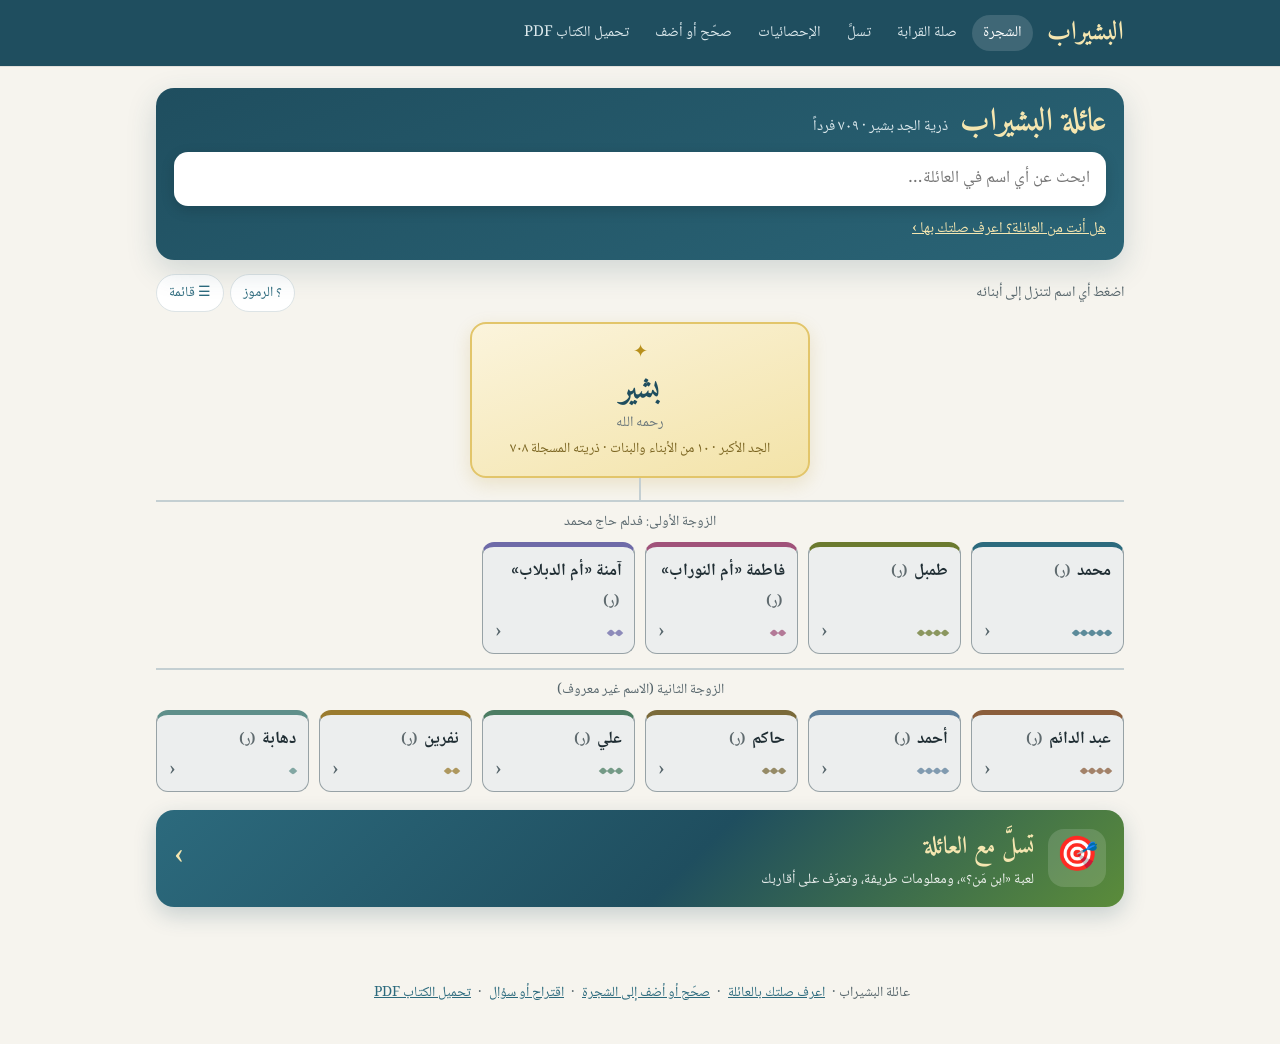
==== commit 4b23a7e9: "إضافات أسرة تومة بنت فاطمة «دوشة» وأسرتي خدم الله وعائشة بنتي جارة Co-Authored-By: Claude Opus 5.5 <" ====
--- a/index.html
+++ b/index.html
@@ -505,6 +505,7 @@
 .sendnow{display:flex;justify-content:center;margin-top:12px;font-size:18px;padding:13px;background:#3f7a2a;border-color:#3f7a2a}
 .efsave #ef-del,.efsave #ef-rm{margin-inline-start:auto}
 @media(max-width:700px){.efsave #ef-del,.efsave #ef-rm{margin-top:18px;margin-inline-start:0}}
+.miss{color:#8a6d1c;font-weight:500;font-size:.8em}
 </style>
 </head>
 <body>
@@ -543,7 +544,7 @@
 </div></div>
 
 <script>
-const DATA = {"people": [{"id": "0", "name": "بشير", "gender": "ذكر", "father": null, "mother": null, "father_txt": "", "group": "", "spouse": "فدلم حاج محمد، وزوجة أخرى", "notes": "الجد الأكبر", "dead": true, "unknown": "", "alias": "", "kids": ["1", "0.2", "0.6", "0.7", "0.5", "0.3", "0.4", "0.8", "0.9", "0.10"]}, {"id": "1", "name": "محمد", "gender": "ذكر", "father": "0", "mother": null, "father_txt": "", "group": "الزوجة الأولى: فدلم حاج محمد", "spouse": "", "notes": "", "dead": true, "unknown": "", "alias": "", "kids": ["1.5", "1.6", "1.8", "1.15", "1.17", "1.18", "1.1", "1.2", "1.4", "1.9", "1.10", "1.11", "1.12", "1.13", "1.14"]}, {"id": "0.2", "name": "طمبل", "gender": "ذكر", "father": "0", "mother": null, "father_txt": "", "group": "الزوجة الأولى: فدلم حاج محمد", "spouse": "", "notes": "", "dead": true, "unknown": "", "alias": "", "kids": ["0.2.1"]}, {"id": "0.6", "name": "فاطمة", "gender": "أنثى", "father": "0", "mother": null, "father_txt": "", "group": "الزوجة الأولى: فدلم حاج محمد", "spouse": "محمد صالح إدريس محمد أبو بكر", "notes": "الأم الكبرى للنوراب", "dead": true, "unknown": "", "alias": "أم النوراب", "kids": ["0.6.1", "0.6.2", "0.6.3", "0.6.4", "0.6.5", "0.6.6", "0.6.7", "0.6.8"]}, {"id": "0.7", "name": "آمنة", "gender": "أنثى", "father": "0", "mother": null, "father_txt": "", "group": "الزوجة الأولى: فدلم حاج محمد", "spouse": "فرح", "notes": "الأم الكبرى للدبلاب أهل دبلة", "dead": true, "unknown": "", "alias": "أم الدبلاب", "kids": ["0.7.1", "0.7.2", "0.7.3", "0.7.4"]}, {"id": "0.3", "name": "أحمد", "gender": "ذكر", "father": "0", "mother": null, "father_txt": "", "group": "الزوجة الثانية", "spouse": "", "notes": "", "dead": true, "unknown": "", "alias": "", "kids": ["0.3.2", "0.3.1", "0.3.3", "0.3.4"]}, {"id": "0.4", "name": "حاكم", "gender": "ذكر", "father": "0", "mother": null, "father_txt": "", "group": "الزوجة الثانية", "spouse": "", "notes": "", "dead": true, "unknown": "", "alias": "", "kids": ["0.4.1", "0.4.2", "0.4.3", "0.4.4", "0.4.5"]}, {"id": "0.5", "name": "عبد الدائم", "gender": "ذكر", "father": "0", "mother": null, "father_txt": "", "group": "الزوجة الثانية", "spouse": "زوجة من حامدنارتي، وفاطمة «كلتوم»", "notes": "", "dead": true, "unknown": "", "alias": "", "kids": ["0.5.3", "0.5.4", "0.5.5", "0.5.1", "0.5.2", "0.5.6", "0.5.7"]}, {"id": "0.8", "name": "علي", "gender": "ذكر", "father": "0", "mother": null, "father_txt": "", "group": "الزوجة الثانية", "spouse": "فاطمة إدريس «كلتوم»", "notes": "", "dead": true, "unknown": "", "alias": "", "kids": ["0.8.1", "0.8.2", "0.8.3"]}, {"id": "1.1", "name": "دياب", "gender": "ذكر", "father": "1", "mother": null, "father_txt": "", "group": "الزوجة الثانية: كلتوم", "spouse": "روضة الطاهر، وزينب فضل حرنان", "notes": "", "dead": true, "unknown": "", "alias": "", "kids": ["1.1.7", "1.1.8", "1.1.9", "1.1.1", "1.1.2", "1.1.3", "1.1.4", "1.1.5", "1.1.6", "1.1.10"]}, {"id": "1.2", "name": "عثمان", "gender": "ذكر", "father": "1", "mother": null, "father_txt": "", "group": "الزوجة الثانية: كلتوم", "spouse": "آمنة فضل إسماعيل، وزينب الملك طمبل", "notes": "زوجته آمنة فضل إسماعيل من قبيلة محسية", "dead": true, "unknown": "", "alias": "", "kids": ["1.2.2", "1.2.3", "1.2.1", "1.2.4", "1.2.5"]}, {"id": "1.4", "name": "عجائب", "gender": "أنثى", "father": "1", "mother": null, "father_txt": "", "group": "الزوجة الثانية: كلتوم", "spouse": "حسين طمبل بشير", "notes": "", "dead": true, "unknown": "", "alias": "", "kids": ["0.2.1.1", "0.2.1.2", "0.2.1.3", "0.2.1.4"]}, {"id": "1.5", "name": "خيري", "gender": "ذكر", "father": "1", "mother": null, "father_txt": "", "group": "الزوجة الأولى: شُمَّة", "spouse": "ستنا عمر", "notes": "", "dead": true, "unknown": "", "alias": "", "kids": ["1.5.2", "1.5.1", "1.5.6", "1.5.5", "1.5.3", "1.5.4"]}, {"id": "1.6", "name": "عبد الله", "gender": "ذكر", "father": "1", "mother": null, "father_txt": "", "group": "الزوجة الأولى: شُمَّة", "spouse": "زينب الملك طمبل، وآمنة الطاهر", "notes": "زوجته آمنة الطاهر من جزيرة أرتقاشا", "dead": true, "unknown": "", "alias": "عبدون", "kids": ["1.6.1", "1.6.4", "1.6.5", "1.6.6", "1.6.7", "1.6.8", "1.6.9", "1.6.10", "1.6.2"]}, {"id": "1.8", "name": "إدريس", "gender": "ذكر", "father": "1", "mother": null, "father_txt": "", "group": "الزوجة الأولى: شُمَّة", "spouse": "عائشة أبكر", "notes": "", "dead": true, "unknown": "", "alias": "", "kids": ["1.8.3", "1.8.1", "1.8.2", "1.8.4"]}, {"id": "1.9", "name": "شريف", "gender": "ذكر", "father": "1", "mother": null, "father_txt": "", "group": "الزوجة الثالثة: آمنة الحاج", "spouse": "جارة أحمد بشير (ر)", "notes": "", "dead": true, "unknown": "", "alias": "", "kids": ["1.9.1", "1.9.2"]}, {"id": "1.10", "name": "بشير", "gender": "ذكر", "father": "1", "mother": null, "father_txt": "", "group": "الزوجة الثالثة: آمنة الحاج", "spouse": "أم الحسين إدريس، وفاطمة فتح الرحمن، وسعدية", "notes": "", "dead": true, "unknown": "", "alias": "", "kids": ["1.10.2", "1.10.3", "1.10.1", "1.10.4", "1.10.5", "1.10.6", "1.10.7"]}, {"id": "1.11", "name": "فضل", "gender": "ذكر", "father": "1", "mother": null, "father_txt": "", "group": "الزوجة الثالثة: آمنة الحاج", "spouse": "ستنا عبد الدائم بشير، ومكة الزين حاكم بشير، وسعيدة ساتي، وفاطمة عثمان", "notes": "", "dead": true, "unknown": "", "alias": "", "kids": ["1.11.2", "1.11.1", "1.11.4", "1.11.5", "1.11.7", "1.11.6", "1.11.3"]}, {"id": "1.12", "name": "محمد عثمان", "gender": "ذكر", "father": "1", "mother": null, "father_txt": "", "group": "الزوجة الثالثة: آمنة الحاج", "spouse": "فاطمة حمد وديدي", "notes": "", "dead": true, "unknown": "", "alias": "", "kids": ["1.12.1", "1.12.2", "1.12.3", "1.12.4", "1.12.5", "1.12.6", "1.12.7", "1.12.8", "1.12.9"]}, {"id": "1.13", "name": "فاطمة", "gender": "أنثى", "father": "1", "mother": null, "father_txt": "", "group": "الزوجة الثالثة: آمنة الحاج", "spouse": "", "notes": "", "dead": true, "unknown": "", "alias": "دوشة", "kids": ["1.13.1", "1.13.2", "1.13.3", "1.13.4"]}, {"id": "1.14", "name": "فدلم", "gender": "أنثى", "father": "1", "mother": null, "father_txt": "", "group": "الزوجة الثالثة: آمنة الحاج", "spouse": "أحمد أنقراوي", "notes": "", "dead": true, "unknown": "", "alias": "", "kids": ["1.14.1"]}, {"id": "1.15", "name": "عباس", "gender": "ذكر", "father": "1", "mother": null, "father_txt": "", "group": "الزوجة الأولى: شُمَّة", "spouse": "", "notes": "هاجر إلى مصر، وهو مفقود لا يُعرف عنه شيء", "dead": false, "unknown": "", "alias": "", "kids": []}, {"id": "1.8.1", "name": "عبد الله", "gender": "ذكر", "father": "1.8", "mother": null, "father_txt": "", "group": "", "spouse": "دهابة بشير", "notes": "", "dead": true, "unknown": "", "alias": "", "kids": ["1.10.5.1", "1.10.5.2", "1.10.5.3", "1.10.5.4", "1.10.5.5"]}, {"id": "1.9.1", "name": "الحاج محمد", "gender": "ذكر", "father": "1.9", "mother": "0.3.1", "father_txt": "", "group": "", "spouse": "نعمات محمد عثمان محمد بشير", "notes": "", "dead": false, "unknown": "", "alias": "حانجمت", "kids": ["1.12.6.1", "1.12.6.2", "1.12.6.3", "1.12.6.4", "1.12.6.5", "1.12.6.6", "1.12.6.7"]}, {"id": "1.9.2", "name": "محمد", "gender": "ذكر", "father": "1.9", "mother": "0.3.1", "father_txt": "", "group": "", "spouse": "ليبة بشير", "notes": "", "dead": false, "unknown": "", "alias": "", "kids": ["1.10.4.1", "1.10.4.2", "1.10.4.3", "1.10.4.4", "1.10.4.5", "1.10.4.6", "1.10.4.7"]}, {"id": "1.11.1", "name": "عبد الدائم", "gender": "ذكر", "father": "1.11", "mother": "0.4.5", "father_txt": "", "group": "الزوجة الثانية: مكة الزين حاكم بشير", "spouse": "", "notes": "", "dead": true, "unknown": "", "alias": "", "kids": []}, {"id": "1.11.2", "name": "محمد", "gender": "ذكر", "father": "1.11", "mother": "0.5.7", "father_txt": "", "group": "الزوجة الأولى: ستنا عبد الدائم بشير", "spouse": "آمنة بشير", "notes": "", "dead": true, "unknown": "", "alias": "", "kids": ["1.10.3.1", "1.10.3.2", "1.10.3.3", "1.10.3.4", "1.10.3.5", "1.10.3.6", "1.10.3.7", "1.10.3.8"]}, {"id": "1.11.3", "name": "صلاح", "gender": "ذكر", "father": "1.11", "mother": null, "father_txt": "", "group": "الزوجة الرابعة: فاطمة عثمان", "spouse": "شريفة حسن حسين طمبل، وستنا الحاج سعيد", "notes": "له زوجتان", "dead": true, "unknown": "", "alias": "", "kids": ["1.11.3.5", "1.11.3.1", "1.11.3.2", "1.11.3.3", "1.11.3.4", "1.11.3.6", "1.11.3.8", "1.11.3.10", "1.11.3.7", "1.11.3.9"]}, {"id": "1.11.3.1", "name": "طارق", "gender": "ذكر", "father": "1.11.3", "mother": "0.2.1.3.6", "father_txt": "", "group": "الزوجة الأولى: شريفة حسن حسين طمبل", "spouse": "", "notes": "", "dead": false, "unknown": "", "alias": "", "kids": ["1.11.3.1.1"]}, {"id": "1.11.3.2", "name": "معاوية", "gender": "ذكر", "father": "1.11.3", "mother": "0.2.1.3.6", "father_txt": "", "group": "الزوجة الأولى: شريفة حسن حسين طمبل", "spouse": "", "notes": "", "dead": false, "unknown": "", "alias": "", "kids": []}, {"id": "1.11.3.3", "name": "سلوى", "gender": "أنثى", "father": "1.11.3", "mother": "0.2.1.3.6", "father_txt": "", "group": "الزوجة الأولى: شريفة حسن حسين طمبل", "spouse": "", "notes": "", "dead": false, "unknown": "", "alias": "", "kids": ["1.11.3.3.1"]}, {"id": "1.11.3.4", "name": "إيمان", "gender": "أنثى", "father": "1.11.3", "mother": "0.2.1.3.6", "father_txt": "", "group": "الزوجة الأولى: شريفة حسن حسين طمبل", "spouse": "", "notes": "", "dead": false, "unknown": "", "alias": "", "kids": []}, {"id": "1.11.3.5", "name": "عمر", "gender": "ذكر", "father": "1.11.3", "mother": "0.2.1.3.6", "father_txt": "", "group": "الزوجة الأولى: شريفة حسن حسين طمبل", "spouse": "", "notes": "", "dead": true, "unknown": "", "alias": "", "kids": []}, {"id": "1.11.3.6", "name": "محمد", "gender": "ذكر", "father": "1.11.3", "mother": null, "father_txt": "", "group": "الزوجة الثانية: ستنا الحاج سعيد", "spouse": "شيماء الطيب", "notes": "", "dead": false, "unknown": "ابن آخر وبنتان (غير مؤكد)", "alias": "", "kids": ["1.10.4.3.1.1"]}, {"id": "1.11.3.7", "name": "تقوى", "gender": "أنثى", "father": "1.11.3", "mother": "0.2.1.3.6", "father_txt": "", "group": "الزوجة الثانية: ستنا الحاج سعيد", "spouse": "", "notes": "", "dead": false, "unknown": "", "alias": "", "kids": []}, {"id": "1.11.3.8", "name": "فضل", "gender": "ذكر", "father": "1.11.3", "mother": null, "father_txt": "", "group": "الزوجة الثانية: ستنا الحاج سعيد", "spouse": "", "notes": "", "dead": false, "unknown": "", "alias": "", "kids": []}, {"id": "1.11.3.9", "name": "ريم", "gender": "أنثى", "father": "1.11.3", "mother": null, "father_txt": "", "group": "الزوجة الثانية: ستنا الحاج سعيد", "spouse": "", "notes": "", "dead": false, "unknown": "", "alias": "", "kids": []}, {"id": "1.11.3.1.1", "name": "عمر", "gender": "ذكر", "father": "1.11.3.1", "mother": null, "father_txt": "", "group": "", "spouse": "", "notes": "", "dead": false, "unknown": "", "alias": "", "kids": []}, {"id": "1.11.4", "name": "بشير", "gender": "ذكر", "father": "1.11", "mother": null, "father_txt": "", "group": "الزوجة الثالثة: سعيدة ساتي", "spouse": "", "notes": "", "dead": true, "unknown": "", "alias": "", "kids": ["1.11.4.1", "1.11.4.2", "1.11.4.3", "1.11.4.4", "1.11.4.5"]}, {"id": "1.11.4.1", "name": "رامي", "gender": "ذكر", "father": "1.11.4", "mother": null, "father_txt": "", "group": "", "spouse": "", "notes": "", "dead": false, "unknown": "", "alias": "", "kids": []}, {"id": "1.11.4.2", "name": "ريماز", "gender": "أنثى", "father": "1.11.4", "mother": null, "father_txt": "", "group": "", "spouse": "", "notes": "", "dead": false, "unknown": "", "alias": "", "kids": []}, {"id": "1.11.4.3", "name": "سعيدة", "gender": "أنثى", "father": "1.11.4", "mother": null, "father_txt": "", "group": "", "spouse": "", "notes": "", "dead": false, "unknown": "", "alias": "", "kids": []}, {"id": "1.11.4.4", "name": "رفيدة", "gender": "أنثى", "father": "1.11.4", "mother": null, "father_txt": "", "group": "", "spouse": "", "notes": "", "dead": false, "unknown": "", "alias": "", "kids": []}, {"id": "1.11.4.5", "name": "أبرار", "gender": "أنثى", "father": "1.11.4", "mother": null, "father_txt": "", "group": "", "spouse": "", "notes": "", "dead": false, "unknown": "", "alias": "", "kids": []}, {"id": "1.11.5", "name": "مهدي", "gender": "ذكر", "father": "1.11", "mother": null, "father_txt": "", "group": "الزوجة الثالثة: سعيدة ساتي", "spouse": "حفصة طمبل عثمان (ر)", "notes": "", "dead": false, "unknown": "", "alias": "", "kids": ["1.11.5.1", "1.11.5.2", "1.11.5.3", "1.11.5.4", "1.11.5.5", "1.11.5.6"]}, {"id": "1.11.5.1", "name": "عبد السميع", "gender": "ذكر", "father": "1.11.5", "mother": "1.2.5.5", "father_txt": "", "group": "", "spouse": "", "notes": "", "dead": false, "unknown": "", "alias": "", "kids": []}, {"id": "1.11.5.2", "name": "محمد", "gender": "ذكر", "father": "1.11.5", "mother": "1.2.5.5", "father_txt": "", "group": "", "spouse": "", "notes": "", "dead": false, "unknown": "", "alias": "", "kids": []}, {"id": "1.11.5.3", "name": "صباح", "gender": "أنثى", "father": "1.11.5", "mother": "1.2.5.5", "father_txt": "", "group": "", "spouse": "", "notes": "", "dead": false, "unknown": "", "alias": "", "kids": []}, {"id": "1.11.5.4", "name": "صفاء", "gender": "أنثى", "father": "1.11.5", "mother": "1.2.5.5", "father_txt": "", "group": "", "spouse": "", "notes": "", "dead": false, "unknown": "", "alias": "", "kids": []}, {"id": "1.11.5.5", "name": "معتصم", "gender": "ذكر", "father": "1.11.5", "mother": "1.2.5.5", "father_txt": "", "group": "", "spouse": "", "notes": "", "dead": false, "unknown": "", "alias": "", "kids": []}, {"id": "1.11.5.6", "name": "مهند", "gender": "ذكر", "father": "1.11.5", "mother": "1.2.5.5", "father_txt": "", "group": "", "spouse": "", "notes": "", "dead": false, "unknown": "", "alias": "", "kids": []}, {"id": "1.11.6", "name": "نصرة", "gender": "أنثى", "father": "1.11", "mother": null, "father_txt": "", "group": "الزوجة الثالثة: سعيدة ساتي", "spouse": "", "notes": "", "dead": false, "unknown": "", "alias": "", "kids": []}, {"id": "1.11.7", "name": "سيد أحمد", "gender": "ذكر", "father": "1.11", "mother": null, "father_txt": "", "group": "الزوجة الثالثة: سعيدة ساتي", "spouse": "فاطمة محمد دياب محمد بشير", "notes": "", "dead": true, "unknown": "", "alias": "", "kids": ["1.11.7.1", "1.11.7.2", "1.11.7.3", "1.11.7.4"]}, {"id": "1.11.7.1", "name": "ياسر", "gender": "ذكر", "father": "1.11.7", "mother": "1.10.2.5", "father_txt": "", "group": "", "spouse": "", "notes": "", "dead": false, "unknown": "", "alias": "", "kids": []}, {"id": "1.11.7.2", "name": "عمار", "gender": "ذكر", "father": "1.11.7", "mother": "1.10.2.5", "father_txt": "", "group": "", "spouse": "", "notes": "", "dead": false, "unknown": "", "alias": "", "kids": []}, {"id": "1.11.7.3", "name": "أحمد", "gender": "ذكر", "father": "1.11.7", "mother": "1.10.2.5", "father_txt": "", "group": "", "spouse": "", "notes": "", "dead": false, "unknown": "", "alias": "", "kids": []}, {"id": "1.11.7.4", "name": "محمد", "gender": "ذكر", "father": "1.11.7", "mother": "1.10.2.5", "father_txt": "", "group": "", "spouse": "", "notes": "", "dead": false, "unknown": "", "alias": "", "kids": []}, {"id": "1.5.1", "name": "علي", "gender": "ذكر", "father": "1.5", "mother": null, "father_txt": "", "group": "", "spouse": "زينب محمد عثمان محمد بشير، ثم رقية محمد دياب", "notes": "", "dead": false, "unknown": "", "alias": "", "kids": ["1.12.1.2", "1.12.1.3", "1.5.1.1", "1.5.1.2", "1.5.1.3"]}, {"id": "1.5.2", "name": "محمد", "gender": "ذكر", "father": "1.5", "mother": null, "father_txt": "", "group": "", "spouse": "", "notes": "", "dead": false, "unknown": "", "alias": "", "kids": []}, {"id": "1.5.3", "name": "زينب", "gender": "أنثى", "father": "1.5", "mother": null, "father_txt": "", "group": "", "spouse": "محمد «بقارة» عبد الدائم بشير", "notes": "", "dead": false, "unknown": "", "alias": "", "kids": ["1.5.3.1", "1.5.3.2", "1.5.3.3", "1.5.3.4"]}, {"id": "1.5.4", "name": "نفرين", "gender": "أنثى", "father": "1.5", "mother": null, "father_txt": "", "group": "", "spouse": "محمد حسن", "notes": "", "dead": false, "unknown": "", "alias": "شامة", "kids": ["1.5.4.1", "1.5.4.2", "1.5.4.3", "1.5.4.4", "1.5.4.5"]}, {"id": "1.5.1.1", "name": "محمود", "gender": "ذكر", "father": "1.5.1", "mother": null, "father_txt": "", "group": "الزوجة الثانية: رقية محمد دياب", "spouse": "نفيسة عبد المنعم محمد عثمان", "notes": "", "dead": false, "unknown": "", "alias": "", "kids": ["1.12.2.6.1", "1.12.2.6.2", "1.12.2.6.7", "1.12.2.6.3", "1.12.2.6.4", "1.12.2.6.5", "1.12.2.6.6"]}, {"id": "1.6.1", "name": "الحاج محمد", "gender": "ذكر", "father": "1.6", "mother": null, "father_txt": "", "group": "الزوجة: آمنة الطاهر", "spouse": "سبوكة زبير الملك، ونصرة علي", "notes": "زوجته نصرة علي من حامدنارتي", "dead": true, "unknown": "", "alias": "حانجمت", "kids": ["1.6.1.1", "1.6.1.4", "1.6.1.3", "1.6.1.5", "1.6.1.6", "1.6.1.2"]}, {"id": "1.6.1.1", "name": "عبد الله", "gender": "ذكر", "father": "1.6.1", "mother": null, "father_txt": "", "group": "الزوجة الأولى: سبوكة زبير الملك", "spouse": "فاطمة فقيري، ورقية طمبل حسين «اللقية» (ر)، وعائشة عبد الله", "notes": "له ثلاث زوجات", "dead": true, "unknown": "", "alias": "", "kids": ["1.6.1.1.7", "1.6.1.1.8", "1.6.1.1.9", "1.6.1.1.10", "1.6.1.1.11", "1.6.1.1.12", "1.6.1.1.13", "1.6.1.1.14", "1.6.1.1.15", "1.6.1.1.16", "1.6.1.1.17", "1.6.1.1.18", "1.6.1.1.1", "1.6.1.1.2", "1.6.1.1.3", "1.6.1.1.4", "1.6.1.1.5", "1.6.1.1.6", "1.6.1.1.19"]}, {"id": "1.6.1.1.1", "name": "نجوى", "gender": "أنثى", "father": "1.6.1.1", "mother": "0.2.1.2.6", "father_txt": "", "group": "الزوجة الثانية: رقية طمبل «اللقية»", "spouse": "مصطفى حسن", "notes": "كبرى أبنائها", "dead": false, "unknown": "", "alias": "", "kids": ["1.6.1.1.1.1", "1.6.1.1.1.2", "1.6.1.1.1.3", "1.6.1.1.1.4", "1.6.1.1.1.5"]}, {"id": "1.6.1.1.2", "name": "محمد", "gender": "ذكر", "father": "1.6.1.1", "mother": "0.2.1.2.6", "father_txt": "", "group": "الزوجة الثانية: رقية طمبل «اللقية»", "spouse": "", "notes": "", "dead": true, "unknown": "", "alias": "عبدون", "kids": ["1.6.1.1.2.1", "1.6.1.1.2.2", "1.6.1.1.2.3", "1.6.1.1.2.4", "1.6.1.1.2.5", "1.6.1.1.2.6"]}, {"id": "1.6.1.1.3", "name": "كمال", "gender": "ذكر", "father": "1.6.1.1", "mother": "0.2.1.2.6", "father_txt": "", "group": "الزوجة الثانية: رقية طمبل «اللقية»", "spouse": "وداد عبد المنعم محمد عثمان", "notes": "", "dead": false, "unknown": "", "alias": "", "kids": ["1.12.2.3.1", "1.12.2.3.2", "1.12.2.3.3", "1.12.2.3.4", "1.12.2.3.5", "1.12.2.3.6"]}, {"id": "1.6.1.1.4", "name": "إقبال", "gender": "أنثى", "father": "1.6.1.1", "mother": "0.2.1.2.6", "father_txt": "", "group": "الزوجة الثانية: رقية طمبل «اللقية»", "spouse": "", "notes": "", "dead": false, "unknown": "", "alias": "", "kids": []}, {"id": "1.6.1.1.5", "name": "إكرام", "gender": "أنثى", "father": "1.6.1.1", "mother": "0.2.1.2.6", "father_txt": "", "group": "الزوجة الثانية: رقية طمبل «اللقية»", "spouse": "", "notes": "", "dead": false, "unknown": "", "alias": "", "kids": []}, {"id": "1.6.1.1.6", "name": "هاشم", "gender": "ذكر", "father": "1.6.1.1", "mother": "0.2.1.2.6", "father_txt": "", "group": "الزوجة الثانية: رقية طمبل «اللقية»", "spouse": "", "notes": "", "dead": false, "unknown": "", "alias": "", "kids": ["1.6.1.1.6.1", "1.6.1.1.6.2", "1.6.1.1.6.3", "1.6.1.1.6.4"]}, {"id": "1.6.1.1.2.1", "name": "أحمد", "gender": "ذكر", "father": "1.6.1.1.2", "mother": null, "father_txt": "", "group": "", "spouse": "", "notes": "", "dead": false, "unknown": "", "alias": "", "kids": []}, {"id": "1.6.1.1.2.2", "name": "تغريد", "gender": "أنثى", "father": "1.6.1.1.2", "mother": null, "father_txt": "", "group": "", "spouse": "", "notes": "", "dead": false, "unknown": "", "alias": "", "kids": []}, {"id": "1.6.1.1.2.3", "name": "تبيان", "gender": "أنثى", "father": "1.6.1.1.2", "mother": null, "father_txt": "", "group": "", "spouse": "", "notes": "", "dead": false, "unknown": "", "alias": "", "kids": []}, {"id": "1.6.1.1.2.4", "name": "عبد الله", "gender": "ذكر", "father": "1.6.1.1.2", "mother": null, "father_txt": "", "group": "", "spouse": "", "notes": "", "dead": true, "unknown": "", "alias": "", "kids": []}, {"id": "1.6.1.1.2.5", "name": "تسنيم", "gender": "أنثى", "father": "1.6.1.1.2", "mother": null, "father_txt": "", "group": "", "spouse": "", "notes": "", "dead": false, "unknown": "", "alias": "", "kids": []}, {"id": "1.6.1.1.2.6", "name": "الزبير", "gender": "ذكر", "father": "1.6.1.1.2", "mother": null, "father_txt": "", "group": "", "spouse": "", "notes": "", "dead": false, "unknown": "", "alias": "", "kids": []}, {"id": "1.6.1.1.6.1", "name": "براءة", "gender": "أنثى", "father": "1.6.1.1.6", "mother": null, "father_txt": "", "group": "", "spouse": "", "notes": "", "dead": false, "unknown": "", "alias": "", "kids": []}, {"id": "1.6.1.1.6.2", "name": "محمد", "gender": "ذكر", "father": "1.6.1.1.6", "mother": null, "father_txt": "", "group": "", "spouse": "", "notes": "", "dead": false, "unknown": "", "alias": "", "kids": []}, {"id": "1.6.1.1.6.3", "name": "عبد الله", "gender": "ذكر", "father": "1.6.1.1.6", "mother": null, "father_txt": "", "group": "", "spouse": "", "notes": "", "dead": false, "unknown": "", "alias": "", "kids": []}, {"id": "1.6.1.1.6.4", "name": "هبة", "gender": "أنثى", "father": "1.6.1.1.6", "mother": null, "father_txt": "", "group": "", "spouse": "", "notes": "", "dead": false, "unknown": "", "alias": "", "kids": []}, {"id": "1.6.1.1.1.1", "name": "مبشر", "gender": "ذكر", "father": null, "mother": "1.6.1.1.1", "father_txt": "مصطفى حسن", "group": "", "spouse": "", "notes": "", "dead": false, "unknown": "", "alias": "", "kids": []}, {"id": "1.6.1.1.1.2", "name": "آمنة", "gender": "أنثى", "father": null, "mother": "1.6.1.1.1", "father_txt": "مصطفى حسن", "group": "", "spouse": "", "notes": "", "dead": false, "unknown": "", "alias": "", "kids": []}, {"id": "1.6.1.1.1.3", "name": "مصعب", "gender": "ذكر", "father": null, "mother": "1.6.1.1.1", "father_txt": "مصطفى حسن", "group": "", "spouse": "", "notes": "", "dead": false, "unknown": "", "alias": "", "kids": []}, {"id": "1.6.1.1.1.4", "name": "عبد الله", "gender": "ذكر", "father": null, "mother": "1.6.1.1.1", "father_txt": "مصطفى حسن", "group": "", "spouse": "", "notes": "", "dead": false, "unknown": "", "alias": "", "kids": []}, {"id": "1.6.1.1.1.5", "name": "نصر الدين", "gender": "ذكر", "father": null, "mother": "1.6.1.1.1", "father_txt": "مصطفى حسن", "group": "", "spouse": "", "notes": "", "dead": false, "unknown": "", "alias": "", "kids": []}, {"id": "1.10.1", "name": "محمد", "gender": "ذكر", "father": "1.10", "mother": null, "father_txt": "", "group": "الزوجة الأولى: أم الحسين إدريس", "spouse": "أم الملك محمد عثمان", "notes": "", "dead": true, "unknown": "", "alias": "", "kids": ["1.10.1.1", "1.10.1.2", "1.10.1.3", "1.10.1.4", "1.10.1.5", "1.10.1.7", "1.10.1.6"]}, {"id": "1.10.2", "name": "جارة", "gender": "أنثى", "father": "1.10", "mother": null, "father_txt": "", "group": "الزوجة الأولى: أم الحسين إدريس", "spouse": "محمد دياب محمد بشير", "notes": "", "dead": true, "unknown": "", "alias": "", "kids": ["1.10.2.1", "1.10.2.2", "1.10.2.3", "1.10.2.4", "1.10.2.5"]}, {"id": "1.10.3", "name": "آمنة", "gender": "أنثى", "father": "1.10", "mother": null, "father_txt": "", "group": "الزوجة الأولى: أم الحسين إدريس", "spouse": "محمد فضل محمد بشير", "notes": "", "dead": true, "unknown": "", "alias": "", "kids": ["1.10.3.1", "1.10.3.2", "1.10.3.3", "1.10.3.4", "1.10.3.5", "1.10.3.6", "1.10.3.7", "1.10.3.8"]}, {"id": "1.10.4", "name": "ليبة", "gender": "أنثى", "father": "1.10", "mother": null, "father_txt": "", "group": "الزوجة الأولى: أم الحسين إدريس", "spouse": "محمد شريف محمد بشير", "notes": "", "dead": true, "unknown": "", "alias": "", "kids": ["1.10.4.1", "1.10.4.2", "1.10.4.3", "1.10.4.4", "1.10.4.5", "1.10.4.6", "1.10.4.7"]}, {"id": "1.10.5", "name": "دهابة", "gender": "أنثى", "father": "1.10", "mother": null, "father_txt": "", "group": "الزوجة الأولى: أم الحسين إدريس", "spouse": "عبد الله إدريس محمد بشير", "notes": "", "dead": true, "unknown": "", "alias": "", "kids": ["1.10.5.1", "1.10.5.2", "1.10.5.3", "1.10.5.4", "1.10.5.5"]}, {"id": "1.10.6", "name": "علي", "gender": "ذكر", "father": "1.10", "mother": null, "father_txt": "", "group": "الزوجة الثانية: فاطمة فتح الرحمن", "spouse": "سميرة عبد الله الحاج", "notes": "", "dead": true, "unknown": "", "alias": "", "kids": ["1.10.6.1", "1.10.6.2", "1.10.6.3", "1.10.6.4", "1.10.6.5", "1.10.6.7", "1.10.6.6", "1.10.6.10", "1.10.6.8", "1.10.6.9"]}, {"id": "1.10.1.1", "name": "بشير", "gender": "ذكر", "father": "1.10.1", "mother": "1.12.3", "father_txt": "", "group": "", "spouse": "نجاة عبد المنعم محمد عثمان", "notes": "", "dead": false, "unknown": "", "alias": "", "kids": ["1.10.1.1.1", "1.10.1.1.2", "1.10.1.1.3", "1.10.1.1.4", "1.10.1.1.5"]}, {"id": "1.10.1.2", "name": "الفاضل", "gender": "ذكر", "father": "1.10.1", "mother": "1.12.3", "father_txt": "", "group": "", "spouse": "", "notes": "", "dead": false, "unknown": "", "alias": "", "kids": ["1.10.1.2.1", "1.10.1.2.2"]}, {"id": "1.10.1.3", "name": "خضر", "gender": "ذكر", "father": "1.10.1", "mother": "1.12.3", "father_txt": "", "group": "", "spouse": "", "notes": "له أربع زوجات", "dead": false, "unknown": "اثنان من الزوجة الثانية لم تُذكر أسماؤهما", "alias": "", "kids": ["1.10.1.3.1", "1.10.1.3.2", "1.10.1.3.3", "1.10.1.3.4", "1.10.1.3.5", "1.10.1.3.6", "1.10.1.3.7", "1.10.1.3.8", "1.10.1.3.9", "1.10.1.3.10", "1.10.1.3.11", "1.10.1.3.12", "1.10.1.3.13", "1.10.1.3.14"]}, {"id": "1.10.1.4", "name": "عواطف", "gender": "أنثى", "father": "1.10.1", "mother": "1.12.3", "father_txt": "", "group": "", "spouse": "ناجي إدريس حامد", "notes": "", "dead": false, "unknown": "", "alias": "", "kids": ["1.10.1.4.1", "1.10.1.4.2", "1.10.1.4.3"]}, {"id": "1.10.1.5", "name": "أحلام", "gender": "أنثى", "father": "1.10.1", "mother": "1.12.3", "father_txt": "", "group": "", "spouse": "", "notes": "ليس لديها أبناء", "dead": false, "unknown": "", "alias": "", "kids": []}, {"id": "1.10.1.6", "name": "عبد القادر", "gender": "ذكر", "father": "1.10.1", "mother": "1.12.3", "father_txt": "", "group": "", "spouse": "", "notes": "", "dead": false, "unknown": "", "alias": "", "kids": ["1.10.1.6.1", "1.10.1.6.2", "1.10.1.6.3"]}, {"id": "1.10.1.1.1", "name": "محمد", "gender": "ذكر", "father": "1.10.1.1", "mother": "1.12.2.2", "father_txt": "", "group": "", "spouse": "", "notes": "", "dead": false, "unknown": "", "alias": "", "kids": ["1.10.1.1.1.1"]}, {"id": "1.10.1.1.2", "name": "معاذ", "gender": "ذكر", "father": "1.10.1.1", "mother": "1.12.2.2", "father_txt": "", "group": "", "spouse": "", "notes": "", "dead": false, "unknown": "", "alias": "", "kids": ["1.10.1.1.2.1", "1.10.1.1.2.2"]}, {"id": "1.10.1.1.3", "name": "ماريا", "gender": "أنثى", "father": "1.10.1.1", "mother": "1.12.2.2", "father_txt": "", "group": "", "spouse": "", "notes": "لم تتزوج بعد", "dead": false, "unknown": "", "alias": "", "kids": []}, {"id": "1.10.1.1.4", "name": "عبد الله", "gender": "ذكر", "father": "1.10.1.1", "mother": "1.12.2.2", "father_txt": "", "group": "", "spouse": "", "notes": "", "dead": false, "unknown": "", "alias": "", "kids": ["1.10.1.1.4.1"]}, {"id": "1.10.1.1.5", "name": "عبد الهادي", "gender": "ذكر", "father": "1.10.1.1", "mother": "1.12.2.2", "father_txt": "", "group": "", "spouse": "", "notes": "لم يتزوج بعد", "dead": false, "unknown": "", "alias": "", "kids": []}, {"id": "1.10.1.1.1.1", "name": "أسامة", "gender": "ذكر", "father": "1.10.1.1.1", "mother": null, "father_txt": "", "group": "", "spouse": "", "notes": "", "dead": false, "unknown": "", "alias": "", "kids": []}, {"id": "1.10.1.1.2.1", "name": "جود", "gender": "أنثى", "father": "1.10.1.1.2", "mother": null, "father_txt": "", "group": "", "spouse": "", "notes": "", "dead": false, "unknown": "", "alias": "", "kids": []}, {"id": "1.10.1.1.2.2", "name": "نجاة", "gender": "أنثى", "father": "1.10.1.1.2", "mother": null, "father_txt": "", "group": "", "spouse": "", "notes": "", "dead": false, "unknown": "", "alias": "", "kids": []}, {"id": "1.10.1.1.4.1", "name": "أيهم", "gender": "ذكر", "father": "1.10.1.1.4", "mother": null, "father_txt": "", "group": "", "spouse": "", "notes": "", "dead": false, "unknown": "", "alias": "", "kids": []}, {"id": "1.10.1.2.1", "name": "محمد", "gender": "ذكر", "father": "1.10.1.2", "mother": null, "father_txt": "", "group": "", "spouse": "", "notes": "", "dead": false, "unknown": "", "alias": "", "kids": []}, {"id": "1.10.1.2.2", "name": "شيماء", "gender": "أنثى", "father": "1.10.1.2", "mother": null, "father_txt": "", "group": "", "spouse": "", "notes": "", "dead": false, "unknown": "", "alias": "", "kids": []}, {"id": "1.10.1.3.1", "name": "علاء الدين", "gender": "ذكر", "father": "1.10.1.3", "mother": null, "father_txt": "", "group": "الزوجة الأولى", "spouse": "", "notes": "", "dead": false, "unknown": "", "alias": "", "kids": []}, {"id": "1.10.1.3.2", "name": "هند", "gender": "أنثى", "father": "1.10.1.3", "mother": null, "father_txt": "", "group": "الزوجة الأولى", "spouse": "", "notes": "", "dead": false, "unknown": "", "alias": "", "kids": []}, {"id": "1.10.1.3.3", "name": "عبد الرحمن", "gender": "ذكر", "father": "1.10.1.3", "mother": null, "father_txt": "", "group": "الزوجة الأولى", "spouse": "", "notes": "", "dead": false, "unknown": "", "alias": "", "kids": []}, {"id": "1.10.1.3.4", "name": "يعقوب", "gender": "ذكر", "father": "1.10.1.3", "mother": null, "father_txt": "", "group": "الزوجة الأولى", "spouse": "", "notes": "", "dead": false, "unknown": "", "alias": "", "kids": []}, {"id": "1.10.1.3.5", "name": "هيام", "gender": "أنثى", "father": "1.10.1.3", "mother": null, "father_txt": "", "group": "الزوجة الأولى", "spouse": "", "notes": "", "dead": false, "unknown": "", "alias": "", "kids": []}, {"id": "1.10.1.3.6", "name": "مؤيد", "gender": "ذكر", "father": "1.10.1.3", "mother": null, "father_txt": "", "group": "الزوجة الأولى", "spouse": "", "notes": "", "dead": false, "unknown": "", "alias": "", "kids": []}, {"id": "1.10.1.3.7", "name": "محمد", "gender": "ذكر", "father": "1.10.1.3", "mother": null, "father_txt": "", "group": "الزوجة الأولى", "spouse": "", "notes": "", "dead": false, "unknown": "", "alias": "", "kids": []}, {"id": "1.10.1.3.8", "name": "مروة", "gender": "أنثى", "father": "1.10.1.3", "mother": null, "father_txt": "", "group": "الزوجة الأولى", "spouse": "", "notes": "", "dead": false, "unknown": "", "alias": "", "kids": []}, {"id": "1.10.1.3.9", "name": "عبد الله", "gender": "ذكر", "father": "1.10.1.3", "mother": null, "father_txt": "", "group": "الزوجة الثانية", "spouse": "", "notes": "", "dead": false, "unknown": "", "alias": "", "kids": []}, {"id": "1.10.1.3.10", "name": "الحارث", "gender": "ذكر", "father": "1.10.1.3", "mother": null, "father_txt": "", "group": "الزوجة الثانية", "spouse": "", "notes": "", "dead": false, "unknown": "", "alias": "", "kids": []}, {"id": "1.10.1.3.11", "name": "سارة", "gender": "أنثى", "father": "1.10.1.3", "mother": null, "father_txt": "", "group": "الزوجة الثانية", "spouse": "", "notes": "", "dead": false, "unknown": "", "alias": "", "kids": []}, {"id": "1.10.1.3.12", "name": "همام", "gender": "ذكر", "father": "1.10.1.3", "mother": null, "father_txt": "", "group": "الزوجة الثانية", "spouse": "", "notes": "", "dead": false, "unknown": "", "alias": "", "kids": []}, {"id": "1.10.1.3.13", "name": "فاطمة", "gender": "أنثى", "father": "1.10.1.3", "mother": "1.6.1.1.17", "father_txt": "", "group": "الزوجة الثالثة: منى عبد الله", "spouse": "", "notes": "البنت الوحيدة للزوجة الثالثة", "dead": false, "unknown": "", "alias": "", "kids": []}, {"id": "1.10.1.3.14", "name": "حسن", "gender": "ذكر", "father": "1.10.1.3", "mother": null, "father_txt": "", "group": "الزوجة الرابعة", "spouse": "", "notes": "", "dead": false, "unknown": "", "alias": "", "kids": []}, {"id": "1.10.1.4.1", "name": "وفاء", "gender": "أنثى", "father": null, "mother": "1.10.1.4", "father_txt": "ناجي إدريس حامد", "group": "", "spouse": "", "notes": "", "dead": false, "unknown": "", "alias": "", "kids": []}, {"id": "1.10.1.4.2", "name": "محمد", "gender": "ذكر", "father": null, "mother": "1.10.1.4", "father_txt": "ناجي إدريس حامد", "group": "", "spouse": "", "notes": "", "dead": false, "unknown": "", "alias": "", "kids": []}, {"id": "1.10.1.4.3", "name": "مزمل", "gender": "ذكر", "father": null, "mother": "1.10.1.4", "father_txt": "ناجي إدريس حامد", "group": "", "spouse": "", "notes": "", "dead": false, "unknown": "", "alias": "", "kids": []}, {"id": "1.10.1.6.1", "name": "شهد", "gender": "أنثى", "father": "1.10.1.6", "mother": null, "father_txt": "", "group": "", "spouse": "", "notes": "", "dead": false, "unknown": "", "alias": "", "kids": []}, {"id": "1.10.1.6.2", "name": "شذى", "gender": "أنثى", "father": "1.10.1.6", "mother": null, "father_txt": "", "group": "", "spouse": "", "notes": "", "dead": false, "unknown": "", "alias": "", "kids": []}, {"id": "1.10.1.6.3", "name": "شجن", "gender": "أنثى", "father": "1.10.1.6", "mother": null, "father_txt": "", "group": "", "spouse": "", "notes": "", "dead": false, "unknown": "", "alias": "", "kids": []}, {"id": "1.10.3.1", "name": "فاطمة", "gender": "أنثى", "father": "1.11.2", "mother": "1.10.3", "father_txt": "", "group": "", "spouse": "", "notes": "", "dead": true, "unknown": "", "alias": "", "kids": []}, {"id": "1.10.3.2", "name": "سارة", "gender": "أنثى", "father": "1.11.2", "mother": "1.10.3", "father_txt": "", "group": "", "spouse": "", "notes": "", "dead": false, "unknown": "", "alias": "", "kids": []}, {"id": "1.10.3.3", "name": "زبير", "gender": "ذكر", "father": "1.11.2", "mother": "1.10.3", "father_txt": "", "group": "", "spouse": "", "notes": "", "dead": false, "unknown": "", "alias": "", "kids": ["1.10.3.3.1", "1.10.3.3.2", "1.10.3.3.3", "1.10.3.3.4", "1.10.3.3.5", "1.10.3.3.6"]}, {"id": "1.10.3.4", "name": "فضل", "gender": "ذكر", "father": "1.11.2", "mother": "1.10.3", "father_txt": "", "group": "", "spouse": "", "notes": "", "dead": false, "unknown": "بنتان (الأسماء غير مؤكدة)", "alias": "", "kids": []}, {"id": "1.10.3.5", "name": "عازة", "gender": "أنثى", "father": "1.11.2", "mother": "1.10.3", "father_txt": "", "group": "", "spouse": "عبد الرزاق", "notes": "", "dead": false, "unknown": "", "alias": "", "kids": ["1.10.3.5.1", "1.10.3.5.2"]}, {"id": "1.10.3.6", "name": "عفاف", "gender": "أنثى", "father": "1.11.2", "mother": "1.10.3", "father_txt": "", "group": "", "spouse": "علي", "notes": "", "dead": false, "unknown": "", "alias": "", "kids": ["1.10.3.6.1", "1.10.3.6.2", "1.10.3.6.3"]}, {"id": "1.10.3.7", "name": "أحمد", "gender": "ذكر", "father": "1.11.2", "mother": "1.10.3", "father_txt": "", "group": "", "spouse": "", "notes": "", "dead": false, "unknown": "٣ آخرون لم تُعرف أسماؤهم", "alias": "", "kids": ["1.10.3.7.1", "1.10.3.7.2"]}, {"id": "1.10.3.8", "name": "أم سلمى", "gender": "أنثى", "father": "1.11.2", "mother": "1.10.3", "father_txt": "", "group": "", "spouse": "", "notes": "", "dead": false, "unknown": "", "alias": "غنية", "kids": []}, {"id": "1.10.3.3.1", "name": "نصرة", "gender": "أنثى", "father": "1.10.3.3", "mother": null, "father_txt": "", "group": "", "spouse": "", "notes": "", "dead": false, "unknown": "", "alias": "", "kids": []}, {"id": "1.10.3.3.2", "name": "إنصاف", "gender": "أنثى", "father": "1.10.3.3", "mother": null, "father_txt": "", "group": "", "spouse": "", "notes": "", "dead": false, "unknown": "", "alias": "", "kids": []}, {"id": "1.10.3.3.3", "name": "إيناس", "gender": "أنثى", "father": "1.10.3.3", "mother": null, "father_txt": "", "group": "", "spouse": "", "notes": "", "dead": false, "unknown": "", "alias": "", "kids": []}, {"id": "1.10.3.3.4", "name": "محمد", "gender": "ذكر", "father": "1.10.3.3", "mother": null, "father_txt": "", "group": "", "spouse": "", "notes": "", "dead": false, "unknown": "", "alias": "", "kids": []}, {"id": "1.10.3.3.5", "name": "أحمد", "gender": "ذكر", "father": "1.10.3.3", "mother": null, "father_txt": "", "group": "", "spouse": "", "notes": "", "dead": false, "unknown": "", "alias": "", "kids": []}, {"id": "1.10.3.3.6", "name": "أنس", "gender": "ذكر", "father": "1.10.3.3", "mother": null, "father_txt": "", "group": "", "spouse": "", "notes": "", "dead": false, "unknown": "", "alias": "", "kids": []}, {"id": "1.10.3.5.1", "name": "محمد", "gender": "ذكر", "father": null, "mother": "1.10.3.5", "father_txt": "عبد الرزاق", "group": "", "spouse": "", "notes": "", "dead": false, "unknown": "", "alias": "", "kids": []}, {"id": "1.10.3.5.2", "name": "صهيب", "gender": "ذكر", "father": null, "mother": "1.10.3.5", "father_txt": "عبد الرزاق", "group": "", "spouse": "", "notes": "", "dead": false, "unknown": "", "alias": "", "kids": []}, {"id": "1.10.3.6.1", "name": "ندى", "gender": "أنثى", "father": null, "mother": "1.10.3.6", "father_txt": "علي", "group": "", "spouse": "", "notes": "", "dead": false, "unknown": "", "alias": "", "kids": []}, {"id": "1.10.3.6.2", "name": "نور", "gender": "أنثى", "father": null, "mother": "1.10.3.6", "father_txt": "علي", "group": "", "spouse": "", "notes": "", "dead": false, "unknown": "", "alias": "", "kids": []}, {"id": "1.10.3.6.3", "name": "محمد", "gender": "ذكر", "father": null, "mother": "1.10.3.6", "father_txt": "علي", "group": "", "spouse": "", "notes": "", "dead": false, "unknown": "", "alias": "", "kids": []}, {"id": "1.10.3.7.1", "name": "حسام", "gender": "ذكر", "father": "1.10.3.7", "mother": null, "father_txt": "", "group": "", "spouse": "", "notes": "", "dead": false, "unknown": "", "alias": "", "kids": []}, {"id": "1.10.3.7.2", "name": "بشير", "gender": "ذكر", "father": "1.10.3.7", "mother": null, "father_txt": "", "group": "", "spouse": "", "notes": "", "dead": false, "unknown": "", "alias": "", "kids": []}, {"id": "1.10.4.1", "name": "فاطمة", "gender": "أنثى", "father": "1.9.2", "mother": "1.10.4", "father_txt": "", "group": "", "spouse": "", "notes": "", "dead": false, "unknown": "٣ بنات تقريباً وولد", "alias": "ثريا", "kids": []}, {"id": "1.10.4.2", "name": "عبد الله", "gender": "ذكر", "father": "1.9.2", "mother": "1.10.4", "father_txt": "", "group": "", "spouse": "فاطمة علي بشير", "notes": "", "dead": true, "unknown": "", "alias": "", "kids": ["1.10.6.1.1"]}, {"id": "1.10.4.3", "name": "الطيب", "gender": "ذكر", "father": "1.9.2", "mother": "1.10.4", "father_txt": "", "group": "", "spouse": "صباح أحمد حسن", "notes": "", "dead": false, "unknown": "", "alias": "", "kids": ["1.10.4.3.1", "1.10.4.3.2", "1.10.4.3.3", "1.10.4.3.4", "1.10.4.3.5"]}, {"id": "1.10.4.4", "name": "إشراقة", "gender": "أنثى", "father": "1.9.2", "mother": "1.10.4", "father_txt": "", "group": "", "spouse": "أحمد", "notes": "", "dead": false, "unknown": "", "alias": "", "kids": ["1.10.4.4.1", "1.10.4.4.2"]}, {"id": "1.10.4.5", "name": "طلحة", "gender": "ذكر", "father": "1.9.2", "mother": "1.10.4", "father_txt": "", "group": "", "spouse": "", "notes": "", "dead": false, "unknown": "بنت أخرى من الزوجة الثانية", "alias": "", "kids": ["1.10.4.5.1", "1.10.4.5.2"]}, {"id": "1.10.4.6", "name": "نورا", "gender": "أنثى", "father": "1.9.2", "mother": "1.10.4", "father_txt": "", "group": "", "spouse": "", "notes": "متزوجة", "dead": false, "unknown": "", "alias": "", "kids": ["1.10.4.6.1", "1.10.4.6.2", "1.10.4.6.3", "1.10.4.6.4"]}, {"id": "1.10.4.7", "name": "زين العابدين", "gender": "ذكر", "father": "1.9.2", "mother": "1.10.4", "father_txt": "", "group": "", "spouse": "فاطمة خيري علي خيري", "notes": "", "dead": false, "unknown": "", "alias": "الزين", "kids": ["1.10.4.7.1", "1.10.4.7.2", "1.10.4.7.3"]}, {"id": "1.10.4.3.1", "name": "شيماء", "gender": "أنثى", "father": "1.10.4.3", "mother": null, "father_txt": "", "group": "", "spouse": "محمد صلاح فضل محمد بشير", "notes": "", "dead": false, "unknown": "بنتان", "alias": "", "kids": ["1.10.4.3.1.1"]}, {"id": "1.10.4.3.2", "name": "شيراز", "gender": "أنثى", "father": "1.10.4.3", "mother": null, "father_txt": "", "group": "", "spouse": "", "notes": "متزوجة", "dead": false, "unknown": "ابن واحد", "alias": "", "kids": []}, {"id": "1.10.4.3.3", "name": "شذى", "gender": "أنثى", "father": "1.10.4.3", "mother": null, "father_txt": "", "group": "", "spouse": "", "notes": "", "dead": false, "unknown": "", "alias": "", "kids": []}, {"id": "1.10.4.3.4", "name": "الحاج", "gender": "ذكر", "father": "1.10.4.3", "mother": null, "father_txt": "", "group": "", "spouse": "", "notes": "", "dead": false, "unknown": "", "alias": "", "kids": []}, {"id": "1.10.4.3.1.1", "name": "صلاح", "gender": "ذكر", "father": "1.11.3.6", "mother": "1.10.4.3.1", "father_txt": "", "group": "", "spouse": "", "notes": "", "dead": false, "unknown": "", "alias": "", "kids": []}, {"id": "1.10.4.4.1", "name": "فدلم", "gender": "أنثى", "father": null, "mother": "1.10.4.4", "father_txt": "أحمد", "group": "", "spouse": "", "notes": "", "dead": false, "unknown": "", "alias": "", "kids": []}, {"id": "1.10.4.4.2", "name": "آمنة", "gender": "أنثى", "father": null, "mother": "1.10.4.4", "father_txt": "أحمد", "group": "", "spouse": "", "notes": "", "dead": false, "unknown": "", "alias": "", "kids": []}, {"id": "1.10.4.5.1", "name": "ماريا", "gender": "أنثى", "father": "1.10.4.5", "mother": null, "father_txt": "", "group": "الزوجة الأولى", "spouse": "", "notes": "", "dead": false, "unknown": "", "alias": "", "kids": []}, {"id": "1.10.4.5.2", "name": "ليبة", "gender": "أنثى", "father": "1.10.4.5", "mother": null, "father_txt": "", "group": "الزوجة الثانية", "spouse": "", "notes": "", "dead": false, "unknown": "", "alias": "", "kids": []}, {"id": "1.10.4.6.1", "name": "نوسا", "gender": "أنثى", "father": null, "mother": "1.10.4.6", "father_txt": "", "group": "", "spouse": "", "notes": "", "dead": false, "unknown": "", "alias": "", "kids": []}, {"id": "1.10.4.6.2", "name": "ليبة", "gender": "أنثى", "father": null, "mother": "1.10.4.6", "father_txt": "", "group": "", "spouse": "", "notes": "", "dead": false, "unknown": "", "alias": "", "kids": []}, {"id": "1.10.4.6.3", "name": "أحمد", "gender": "ذكر", "father": null, "mother": "1.10.4.6", "father_txt": "", "group": "", "spouse": "", "notes": "", "dead": false, "unknown": "", "alias": "", "kids": []}, {"id": "1.10.4.6.4", "name": "أواب", "gender": "ذكر", "father": null, "mother": "1.10.4.6", "father_txt": "", "group": "", "spouse": "", "notes": "", "dead": false, "unknown": "", "alias": "", "kids": []}, {"id": "1.10.4.7.1", "name": "خالد", "gender": "ذكر", "father": "1.10.4.7", "mother": "1.12.1.2.1", "father_txt": "", "group": "", "spouse": "", "notes": "", "dead": false, "unknown": "", "alias": "", "kids": []}, {"id": "1.10.4.7.2", "name": "أحمد", "gender": "ذكر", "father": "1.10.4.7", "mother": "1.12.1.2.1", "father_txt": "", "group": "", "spouse": "", "notes": "", "dead": false, "unknown": "", "alias": "", "kids": []}, {"id": "1.10.4.7.3", "name": "عبد الله", "gender": "ذكر", "father": "1.10.4.7", "mother": "1.12.1.2.1", "father_txt": "", "group": "", "spouse": "", "notes": "", "dead": false, "unknown": "", "alias": "", "kids": []}, {"id": "1.10.5.1", "name": "عبد الجابر", "gender": "ذكر", "father": "1.8.1", "mother": "1.10.5", "father_txt": "", "group": "", "spouse": "", "notes": "", "dead": true, "unknown": "", "alias": "", "kids": []}, {"id": "1.10.5.2", "name": "عماد", "gender": "ذكر", "father": "1.8.1", "mother": "1.10.5", "father_txt": "", "group": "", "spouse": "", "notes": "", "dead": true, "unknown": "", "alias": "", "kids": []}, {"id": "1.10.5.3", "name": "ماجدة", "gender": "أنثى", "father": "1.8.1", "mother": "1.10.5", "father_txt": "", "group": "", "spouse": "مبارك عبد المنعم حمد الملك (ر)", "notes": "", "dead": false, "unknown": "", "alias": "", "kids": ["1.10.5.3.1", "1.10.5.3.2", "1.10.5.3.3", "1.10.5.3.4"]}, {"id": "1.10.5.4", "name": "هويدة", "gender": "أنثى", "father": "1.8.1", "mother": "1.10.5", "father_txt": "", "group": "", "spouse": "مأمون", "notes": "", "dead": false, "unknown": "بنت أخرى لم يُتأكد من اسمها", "alias": "", "kids": ["1.10.5.4.1", "1.10.5.4.2"]}, {"id": "1.10.5.5", "name": "حياة", "gender": "أنثى", "father": "1.8.1", "mother": "1.10.5", "father_txt": "", "group": "", "spouse": "", "notes": "", "dead": false, "unknown": "", "alias": "", "kids": []}, {"id": "1.10.5.3.1", "name": "محمد", "gender": "ذكر", "father": "1.6.1.3.1", "mother": "1.10.5.3", "father_txt": "", "group": "", "spouse": "", "notes": "", "dead": false, "unknown": "", "alias": "", "kids": []}, {"id": "1.10.5.3.2", "name": "عبد الرحمن", "gender": "ذكر", "father": "1.6.1.3.1", "mother": "1.10.5.3", "father_txt": "", "group": "", "spouse": "", "notes": "", "dead": false, "unknown": "", "alias": "", "kids": []}, {"id": "1.10.5.3.3", "name": "جابر", "gender": "ذكر", "father": "1.6.1.3.1", "mother": "1.10.5.3", "father_txt": "", "group": "", "spouse": "", "notes": "", "dead": false, "unknown": "", "alias": "", "kids": []}, {"id": "1.10.5.3.4", "name": "ابتهال", "gender": "أنثى", "father": "1.6.1.3.1", "mother": "1.10.5.3", "father_txt": "", "group": "", "spouse": "", "notes": "", "dead": false, "unknown": "", "alias": "", "kids": []}, {"id": "1.10.5.4.1", "name": "محمد", "gender": "ذكر", "father": null, "mother": "1.10.5.4", "father_txt": "مأمون", "group": "", "spouse": "", "notes": "", "dead": false, "unknown": "", "alias": "", "kids": []}, {"id": "1.10.5.4.2", "name": "ريم", "gender": "أنثى", "father": null, "mother": "1.10.5.4", "father_txt": "مأمون", "group": "", "spouse": "", "notes": "", "dead": false, "unknown": "", "alias": "", "kids": []}, {"id": "1.10.6.1", "name": "فاطمة", "gender": "أنثى", "father": "1.10.6", "mother": null, "father_txt": "", "group": "", "spouse": "عبد الله محمد شريف (ر) ثم زوج ثانٍ", "notes": "", "dead": false, "unknown": "", "alias": "", "kids": ["1.10.6.1.1", "1.10.6.1.2"]}, {"id": "1.10.6.2", "name": "فتح الرحمن", "gender": "ذكر", "father": "1.10.6", "mother": null, "father_txt": "", "group": "", "spouse": "", "notes": "", "dead": false, "unknown": "٣ آخرون (له ٥ أبناء)", "alias": "", "kids": ["1.10.6.2.1", "1.10.6.2.2"]}, {"id": "1.10.6.3", "name": "طارق", "gender": "ذكر", "father": "1.10.6", "mother": null, "father_txt": "", "group": "", "spouse": "", "notes": "", "dead": false, "unknown": "أبناؤه غير معروفين", "alias": "", "kids": []}, {"id": "1.10.6.4", "name": "هند", "gender": "أنثى", "father": "1.10.6", "mother": null, "father_txt": "", "group": "", "spouse": "", "notes": "غير متزوجة", "dead": false, "unknown": "", "alias": "", "kids": []}, {"id": "1.10.6.5", "name": "خديجة", "gender": "أنثى", "father": "1.10.6", "mother": null, "father_txt": "", "group": "", "spouse": "", "notes": "متزوجة", "dead": false, "unknown": "بنتان وولد", "alias": "", "kids": []}, {"id": "1.10.6.6", "name": "مها", "gender": "أنثى", "father": "1.10.6", "mother": null, "father_txt": "", "group": "", "spouse": "", "notes": "متزوجة", "dead": false, "unknown": "بنت و٣ أولاد", "alias": "", "kids": []}, {"id": "1.10.6.7", "name": "وفاق", "gender": "أنثى", "father": "1.10.6", "mother": null, "father_txt": "", "group": "", "spouse": "", "notes": "غير متزوجة", "dead": false, "unknown": "", "alias": "", "kids": []}, {"id": "1.10.6.8", "name": "جمال", "gender": "ذكر", "father": "1.10.6", "mother": null, "father_txt": "", "group": "", "spouse": "", "notes": "غير متزوج", "dead": false, "unknown": "", "alias": "", "kids": []}, {"id": "1.10.6.9", "name": "فياض", "gender": "ذكر", "father": "1.10.6", "mother": null, "father_txt": "", "group": "", "spouse": "", "notes": "غير متزوج", "dead": false, "unknown": "", "alias": "", "kids": []}, {"id": "1.10.6.1.1", "name": "محمد", "gender": "ذكر", "father": "1.10.4.2", "mother": "1.10.6.1", "father_txt": "", "group": "", "spouse": "", "notes": "", "dead": false, "unknown": "", "alias": "", "kids": []}, {"id": "1.10.6.1.2", "name": "سميرة", "gender": "أنثى", "father": null, "mother": "1.10.6.1", "father_txt": "", "group": "", "spouse": "", "notes": "من الزوج الثاني لفاطمة", "dead": false, "unknown": "", "alias": "", "kids": []}, {"id": "1.10.6.2.1", "name": "علي", "gender": "ذكر", "father": "1.10.6.2", "mother": null, "father_txt": "", "group": "", "spouse": "", "notes": "", "dead": false, "unknown": "", "alias": "", "kids": []}, {"id": "1.10.6.2.2", "name": "ساجدة", "gender": "أنثى", "father": "1.10.6.2", "mother": null, "father_txt": "", "group": "", "spouse": "", "notes": "", "dead": false, "unknown": "", "alias": "", "kids": []}, {"id": "1.12.1", "name": "زينب", "gender": "أنثى", "father": "1.12", "mother": null, "father_txt": "", "group": "الأم: فاطمة حمد وديدي", "spouse": "الحاج محمد بك، ثم علي خيري محمد بشير", "notes": "كبرى أبناء محمد عثمان", "dead": true, "unknown": "", "alias": "", "kids": ["1.12.1.1", "1.12.1.2", "1.12.1.3"]}, {"id": "1.12.2", "name": "عبد المنعم", "gender": "ذكر", "father": "1.12", "mother": null, "father_txt": "", "group": "الأم: فاطمة حمد وديدي", "spouse": "سعاد طمبل حسين طمبل بشير، وزوجة ثانية", "notes": "له زوجتان", "dead": true, "unknown": "", "alias": "", "kids": ["1.12.2.1", "1.12.2.2", "1.12.2.3", "1.12.2.4", "1.12.2.5", "1.12.2.6", "1.12.2.7", "1.12.2.8", "1.12.2.9", "1.12.2.10", "1.12.2.11"]}, {"id": "1.12.3", "name": "أم الملك", "gender": "أنثى", "father": "1.12", "mother": null, "father_txt": "", "group": "الأم: فاطمة حمد وديدي", "spouse": "محمد بن بشير محمد بشير", "notes": "", "dead": true, "unknown": "", "alias": "", "kids": ["1.10.1.1", "1.10.1.2", "1.10.1.3", "1.10.1.4", "1.10.1.5", "1.10.1.6", "1.10.1.7"]}, {"id": "1.12.4", "name": "خالد", "gender": "ذكر", "father": "1.12", "mother": null, "father_txt": "", "group": "الأم: فاطمة حمد وديدي", "spouse": "رقية بقارة", "notes": "", "dead": false, "unknown": "", "alias": "", "kids": ["1.12.4.1", "1.12.4.2", "1.12.4.3", "1.12.4.4", "1.12.4.5", "1.12.4.6"]}, {"id": "1.12.5", "name": "مملكة", "gender": "أنثى", "father": "1.12", "mother": null, "father_txt": "", "group": "الأم: فاطمة حمد وديدي", "spouse": "أحمد محمد حمد وديدي", "notes": "", "dead": true, "unknown": "", "alias": "", "kids": ["1.12.5.1", "1.12.5.2", "1.12.5.5", "1.12.5.3", "1.12.5.4", "1.12.5.6", "1.12.5.8", "1.12.5.7"]}, {"id": "1.12.6", "name": "نعمات", "gender": "أنثى", "father": "1.12", "mother": null, "father_txt": "", "group": "الأم: فاطمة حمد وديدي", "spouse": "الحاج محمد شريف محمد بشير", "notes": "", "dead": false, "unknown": "", "alias": "", "kids": ["1.12.6.1", "1.12.6.2", "1.12.6.3", "1.12.6.4", "1.12.6.5", "1.12.6.6", "1.12.6.7"]}, {"id": "1.12.7", "name": "عبد الغفار", "gender": "ذكر", "father": "1.12", "mother": null, "father_txt": "", "group": "الأم: فاطمة حمد وديدي", "spouse": "فدلم وديدي", "notes": "", "dead": false, "unknown": "", "alias": "", "kids": ["1.12.7.1", "1.12.7.2"]}, {"id": "1.12.8", "name": "حسن", "gender": "ذكر", "father": "1.12", "mother": null, "father_txt": "", "group": "الأم: فاطمة حمد وديدي", "spouse": "أميمة هارون", "notes": "توأم حسين", "dead": true, "unknown": "", "alias": "", "kids": ["1.12.8.1", "1.12.8.2", "1.12.8.3"]}, {"id": "1.12.9", "name": "حسين", "gender": "ذكر", "father": "1.12", "mother": null, "father_txt": "", "group": "الأم: فاطمة حمد وديدي", "spouse": "حميدة عبده فضل", "notes": "توأم حسن", "dead": false, "unknown": "", "alias": "", "kids": ["1.12.9.1", "1.12.9.4", "1.12.9.2", "1.12.9.3", "1.12.9.5"]}, {"id": "1.12.1.1", "name": "آمال", "gender": "أنثى", "father": null, "mother": "1.12.1", "father_txt": "الحاج محمد بك", "group": "من الزوج الأول", "spouse": "عبد العزيز (ر)", "notes": "", "dead": false, "unknown": "", "alias": "", "kids": ["1.12.1.1.1", "1.12.1.1.2", "1.12.1.1.3", "1.12.1.1.4", "1.12.1.1.5"]}, {"id": "1.12.1.1.1", "name": "راشد", "gender": "ذكر", "father": null, "mother": "1.12.1.1", "father_txt": "عبد العزيز", "group": "", "spouse": "", "notes": "توأم رشيد", "dead": false, "unknown": "", "alias": "", "kids": []}, {"id": "1.12.1.1.2", "name": "رشيد", "gender": "ذكر", "father": null, "mother": "1.12.1.1", "father_txt": "عبد العزيز", "group": "", "spouse": "", "notes": "توأم راشد", "dead": false, "unknown": "", "alias": "", "kids": []}, {"id": "1.12.1.1.3", "name": "ريم", "gender": "أنثى", "father": null, "mother": "1.12.1.1", "father_txt": "عبد العزيز", "group": "", "spouse": "", "notes": "", "dead": false, "unknown": "", "alias": "", "kids": []}, {"id": "1.12.1.1.4", "name": "راوية", "gender": "أنثى", "father": null, "mother": "1.12.1.1", "father_txt": "عبد العزيز", "group": "", "spouse": "", "notes": "", "dead": false, "unknown": "", "alias": "", "kids": []}, {"id": "1.12.1.1.5", "name": "محمد", "gender": "ذكر", "father": null, "mother": "1.12.1.1", "father_txt": "عبد العزيز", "group": "", "spouse": "", "notes": "", "dead": false, "unknown": "", "alias": "", "kids": []}, {"id": "1.12.1.2", "name": "خيري", "gender": "ذكر", "father": "1.5.1", "mother": "1.12.1", "father_txt": "", "group": "الزوجة الأولى: زينب محمد عثمان", "spouse": "", "notes": "", "dead": true, "unknown": "", "alias": "", "kids": ["1.12.1.2.1", "1.12.1.2.2", "1.12.1.2.3"]}, {"id": "1.12.1.3", "name": "عبد الإله", "gender": "ذكر", "father": "1.5.1", "mother": "1.12.1", "father_txt": "", "group": "الزوجة الأولى: زينب محمد عثمان", "spouse": "آمنة الحاج محمد شريف محمد بشير", "notes": "", "dead": false, "unknown": "", "alias": "", "kids": ["1.12.6.1.1", "1.12.6.1.2", "1.12.6.1.3"]}, {"id": "1.12.2.1", "name": "سامية", "gender": "أنثى", "father": "1.12.2", "mother": "0.2.1.2.7", "father_txt": "", "group": "الزوجة الأولى: سعاد طمبل حسين طمبل بشير", "spouse": "عبد الله إرساوي (ر)، ثم حسن إرساوي (ر)", "notes": "", "dead": false, "unknown": "", "alias": "", "kids": ["1.12.2.1.1", "1.12.2.1.2", "1.12.2.1.3", "1.12.2.1.4", "1.12.2.1.5", "1.12.2.1.6"]}, {"id": "1.12.2.2", "name": "نجاة", "gender": "أنثى", "father": "1.12.2", "mother": "0.2.1.2.7", "father_txt": "", "group": "الزوجة الأولى: سعاد طمبل حسين طمبل بشير", "spouse": "بشير محمد بشير محمد بشير", "notes": "", "dead": false, "unknown": "", "alias": "", "kids": ["1.10.1.1.1", "1.10.1.1.2", "1.10.1.1.3", "1.10.1.1.4", "1.10.1.1.5"]}, {"id": "1.12.2.3", "name": "وداد", "gender": "أنثى", "father": "1.12.2", "mother": "0.2.1.2.7", "father_txt": "", "group": "الزوجة الأولى: سعاد طمبل حسين طمبل بشير", "spouse": "كمال عبد الله محمد عبد الله محمد بشير", "notes": "", "dead": false, "unknown": "", "alias": "", "kids": ["1.12.2.3.1", "1.12.2.3.2", "1.12.2.3.3", "1.12.2.3.4", "1.12.2.3.5", "1.12.2.3.6"]}, {"id": "1.12.2.4", "name": "أحمد المصطفى", "gender": "ذكر", "father": "1.12.2", "mother": "0.2.1.2.7", "father_txt": "", "group": "الزوجة الأولى: سعاد طمبل حسين طمبل بشير", "spouse": "صفاء علي خيري محمد بشير", "notes": "", "dead": false, "unknown": "", "alias": "", "kids": ["1.12.2.4.1", "1.12.2.4.2", "1.12.2.4.3", "1.12.2.4.4", "1.12.2.4.5"]}, {"id": "1.12.2.5", "name": "عبد الخالق", "gender": "ذكر", "father": "1.12.2", "mother": "0.2.1.2.7", "father_txt": "", "group": "الزوجة الأولى: سعاد طمبل حسين طمبل بشير", "spouse": "", "notes": "", "dead": false, "unknown": "", "alias": "", "kids": ["1.12.2.5.1", "1.12.2.5.2", "1.12.2.5.3", "1.12.2.5.4", "1.12.2.5.5", "1.12.2.5.6"]}, {"id": "1.12.2.6", "name": "نفيسة", "gender": "أنثى", "father": "1.12.2", "mother": "0.2.1.2.7", "father_txt": "", "group": "الزوجة الأولى: سعاد طمبل حسين طمبل بشير", "spouse": "محمود علي خيري محمد بشير", "notes": "توأم سكينة", "dead": false, "unknown": "", "alias": "", "kids": ["1.12.2.6.1", "1.12.2.6.2", "1.12.2.6.7", "1.12.2.6.3", "1.12.2.6.4", "1.12.2.6.5", "1.12.2.6.6"]}, {"id": "1.12.2.7", "name": "سكينة", "gender": "أنثى", "father": "1.12.2", "mother": "0.2.1.2.7", "father_txt": "", "group": "الزوجة الأولى: سعاد طمبل حسين طمبل بشير", "spouse": "عبد الله الزبير الملك", "notes": "توأم نفيسة", "dead": false, "unknown": "", "alias": "", "kids": ["1.12.2.7.1", "1.12.2.7.2", "1.12.2.7.3"]}, {"id": "1.12.2.8", "name": "سمية", "gender": "أنثى", "father": "1.12.2", "mother": "0.2.1.2.7", "father_txt": "", "group": "الزوجة الأولى: سعاد طمبل حسين طمبل بشير", "spouse": "كمال محمد عبد الحميد", "notes": "", "dead": false, "unknown": "", "alias": "", "kids": ["1.12.2.8.1", "1.12.2.8.2", "1.12.2.8.3", "1.12.2.8.4"]}, {"id": "1.12.2.9", "name": "ندى", "gender": "أنثى", "father": "1.12.2", "mother": "0.2.1.2.7", "father_txt": "", "group": "الزوجة الأولى: سعاد طمبل حسين طمبل بشير", "spouse": "وليد إرساوي", "notes": "", "dead": false, "unknown": "", "alias": "", "kids": ["1.12.2.9.1", "1.12.2.9.2", "1.12.2.9.3", "1.12.2.9.4"]}, {"id": "1.12.2.10", "name": "نضال", "gender": "أنثى", "father": "1.12.2", "mother": "0.2.1.2.7", "father_txt": "", "group": "الزوجة الأولى: سعاد طمبل حسين طمبل بشير", "spouse": "ناصر مأمون", "notes": "", "dead": false, "unknown": "", "alias": "", "kids": ["1.12.2.10.1", "1.12.2.10.2", "1.12.2.10.3", "1.12.2.10.4"]}, {"id": "1.12.2.11", "name": "حنان", "gender": "أنثى", "father": "1.12.2", "mother": null, "father_txt": "", "group": "الزوجة الثانية", "spouse": "", "notes": "", "dead": false, "unknown": "", "alias": "", "kids": ["1.12.2.11.1", "1.12.2.11.2"]}, {"id": "1.12.2.1.1", "name": "عمر", "gender": "ذكر", "father": "1.1.5.1", "mother": "1.12.2.1", "father_txt": "", "group": "من عبد الله إرساوي", "spouse": "", "notes": "", "dead": false, "unknown": "", "alias": "", "kids": ["1.12.2.1.1.1"]}, {"id": "1.12.2.1.2", "name": "آمنة", "gender": "أنثى", "father": "1.1.5.1", "mother": "1.12.2.1", "father_txt": "", "group": "من عبد الله إرساوي", "spouse": "", "notes": "", "dead": false, "unknown": "", "alias": "", "kids": ["1.12.2.1.2.1"]}, {"id": "1.12.2.1.3", "name": "أمنية", "gender": "أنثى", "father": "1.1.5.1", "mother": "1.12.2.1", "father_txt": "", "group": "من عبد الله إرساوي", "spouse": "", "notes": "", "dead": false, "unknown": "بنت أخرى لم يُذكر اسمها", "alias": "", "kids": ["1.12.2.1.3.1"]}, {"id": "1.12.2.1.4", "name": "مصعب", "gender": "ذكر", "father": "1.1.5.1", "mother": "1.12.2.1", "father_txt": "", "group": "من عبد الله إرساوي", "spouse": "", "notes": "لم يتزوج", "dead": false, "unknown": "", "alias": "", "kids": []}, {"id": "1.12.2.1.5", "name": "نور", "gender": "أنثى", "father": "1.1.5.4", "mother": "1.12.2.1", "father_txt": "", "group": "من حسن إرساوي", "spouse": "", "notes": "", "dead": false, "unknown": "", "alias": "", "kids": ["1.12.2.1.5.1"]}, {"id": "1.12.2.1.6", "name": "ميساء", "gender": "أنثى", "father": "1.1.5.4", "mother": "1.12.2.1", "father_txt": "", "group": "من حسن إرساوي", "spouse": "", "notes": "لم تتزوج", "dead": false, "unknown": "", "alias": "", "kids": []}, {"id": "1.12.2.1.1.1", "name": "كريم", "gender": "ذكر", "father": "1.12.2.1.1", "mother": null, "father_txt": "", "group": "", "spouse": "", "notes": "", "dead": false, "unknown": "", "alias": "", "kids": []}, {"id": "1.12.2.1.2.1", "name": "يوسف", "gender": "ذكر", "father": null, "mother": "1.12.2.1.2", "father_txt": "", "group": "", "spouse": "", "notes": "", "dead": false, "unknown": "", "alias": "", "kids": []}, {"id": "1.12.2.1.3.1", "name": "أشري", "gender": "أنثى", "father": null, "mother": "1.12.2.1.3", "father_txt": "", "group": "", "spouse": "", "notes": "", "dead": false, "unknown": "", "alias": "", "kids": []}, {"id": "1.12.2.1.5.1", "name": "تميم", "gender": "ذكر", "father": null, "mother": "1.12.2.1.5", "father_txt": "", "group": "", "spouse": "", "notes": "", "dead": false, "unknown": "", "alias": "", "kids": []}, {"id": "1.12.2.3.1", "name": "عبد الله", "gender": "ذكر", "father": "1.6.1.1.3", "mother": "1.12.2.3", "father_txt": "", "group": "", "spouse": "", "notes": "", "dead": false, "unknown": "أبناء لم تُعرف أسماؤهم (٣ تقريباً)", "alias": "", "kids": []}, {"id": "1.12.2.3.2", "name": "عفراء", "gender": "أنثى", "father": "1.6.1.1.3", "mother": "1.12.2.3", "father_txt": "", "group": "", "spouse": "", "notes": "", "dead": false, "unknown": "", "alias": "", "kids": ["1.12.2.3.2.1"]}, {"id": "1.12.2.3.3", "name": "غادة", "gender": "أنثى", "father": "1.6.1.1.3", "mother": "1.12.2.3", "father_txt": "", "group": "", "spouse": "", "notes": "", "dead": false, "unknown": "ابنان تقريباً (غير مؤكد)", "alias": "", "kids": []}, {"id": "1.12.2.3.4", "name": "غيداء", "gender": "أنثى", "father": "1.6.1.1.3", "mother": "1.12.2.3", "father_txt": "", "group": "", "spouse": "", "notes": "", "dead": false, "unknown": "", "alias": "", "kids": []}, {"id": "1.12.2.3.5", "name": "غسان", "gender": "ذكر", "father": "1.6.1.1.3", "mother": "1.12.2.3", "father_txt": "", "group": "", "spouse": "", "notes": "", "dead": false, "unknown": "", "alias": "", "kids": []}, {"id": "1.12.2.3.6", "name": "لينة", "gender": "أنثى", "father": "1.6.1.1.3", "mother": "1.12.2.3", "father_txt": "", "group": "", "spouse": "", "notes": "", "dead": false, "unknown": "", "alias": "", "kids": []}, {"id": "1.12.2.3.2.1", "name": "علي", "gender": "ذكر", "father": null, "mother": "1.12.2.3.2", "father_txt": "", "group": "", "spouse": "", "notes": "", "dead": false, "unknown": "", "alias": "", "kids": []}, {"id": "1.12.2.4.1", "name": "سعاد", "gender": "أنثى", "father": "1.12.2.4", "mother": "1.5.1.3", "father_txt": "", "group": "", "spouse": "", "notes": "", "dead": false, "unknown": "", "alias": "", "kids": []}, {"id": "1.12.2.4.2", "name": "سمر", "gender": "أنثى", "father": "1.12.2.4", "mother": "1.5.1.3", "father_txt": "", "group": "", "spouse": "", "notes": "", "dead": false, "unknown": "", "alias": "", "kids": ["1.12.2.4.2.1"]}, {"id": "1.12.2.4.3", "name": "عبد المنعم", "gender": "ذكر", "father": "1.12.2.4", "mother": "1.5.1.3", "father_txt": "", "group": "", "spouse": "", "notes": "", "dead": false, "unknown": "", "alias": "", "kids": []}, {"id": "1.12.2.4.4", "name": "سديم", "gender": "أنثى", "father": "1.12.2.4", "mother": "1.5.1.3", "father_txt": "", "group": "", "spouse": "", "notes": "", "dead": false, "unknown": "", "alias": "", "kids": []}, {"id": "1.12.2.4.5", "name": "حمد", "gender": "ذكر", "father": "1.12.2.4", "mother": "1.5.1.3", "father_txt": "", "group": "", "spouse": "", "notes": "", "dead": false, "unknown": "", "alias": "", "kids": []}, {"id": "1.12.2.4.2.1", "name": "أحمد", "gender": "ذكر", "father": null, "mother": "1.12.2.4.2", "father_txt": "", "group": "", "spouse": "", "notes": "", "dead": false, "unknown": "", "alias": "", "kids": []}, {"id": "1.12.2.5.1", "name": "فاطمة", "gender": "أنثى", "father": "1.12.2.5", "mother": null, "father_txt": "", "group": "", "spouse": "", "notes": "", "dead": false, "unknown": "", "alias": "", "kids": []}, {"id": "1.12.2.5.2", "name": "محمد عثمان", "gender": "ذكر", "father": "1.12.2.5", "mother": null, "father_txt": "", "group": "", "spouse": "", "notes": "", "dead": false, "unknown": "", "alias": "", "kids": []}, {"id": "1.12.2.5.3", "name": "مايد", "gender": "ذكر", "father": "1.12.2.5", "mother": null, "father_txt": "", "group": "", "spouse": "", "notes": "", "dead": false, "unknown": "", "alias": "", "kids": []}, {"id": "1.12.2.5.4", "name": "مرام", "gender": "أنثى", "father": "1.12.2.5", "mother": null, "father_txt": "", "group": "", "spouse": "", "notes": "", "dead": false, "unknown": "", "alias": "", "kids": []}, {"id": "1.12.2.5.5", "name": "مقدام", "gender": "ذكر", "father": "1.12.2.5", "mother": null, "father_txt": "", "group": "", "spouse": "", "notes": "", "dead": false, "unknown": "", "alias": "", "kids": []}, {"id": "1.12.2.5.6", "name": "عبد المنعم", "gender": "ذكر", "father": "1.12.2.5", "mother": null, "father_txt": "", "group": "", "spouse": "", "notes": "", "dead": false, "unknown": "", "alias": "", "kids": []}, {"id": "1.12.2.6.1", "name": "محمد", "gender": "ذكر", "father": "1.5.1.1", "mother": "1.12.2.6", "father_txt": "", "group": "", "spouse": "", "notes": "", "dead": false, "unknown": "", "alias": "", "kids": []}, {"id": "1.12.2.6.2", "name": "رقية", "gender": "أنثى", "father": "1.5.1.1", "mother": "1.12.2.6", "father_txt": "", "group": "", "spouse": "", "notes": "", "dead": false, "unknown": "", "alias": "", "kids": ["1.12.2.6.2.1"]}, {"id": "1.12.2.6.3", "name": "حازم", "gender": "ذكر", "father": "1.5.1.1", "mother": "1.12.2.6", "father_txt": "", "group": "", "spouse": "", "notes": "", "dead": false, "unknown": "", "alias": "", "kids": []}, {"id": "1.12.2.6.4", "name": "ريم", "gender": "أنثى", "father": "1.5.1.1", "mother": "1.12.2.6", "father_txt": "", "group": "", "spouse": "", "notes": "من التوائم الثلاثة: ريم ورنا وعاصم", "dead": false, "unknown": "", "alias": "", "kids": []}, {"id": "1.12.2.6.5", "name": "رنا", "gender": "أنثى", "father": "1.5.1.1", "mother": "1.12.2.6", "father_txt": "", "group": "", "spouse": "", "notes": "من التوائم الثلاثة: ريم ورنا وعاصم", "dead": false, "unknown": "", "alias": "", "kids": []}, {"id": "1.12.2.6.6", "name": "عاصم", "gender": "ذكر", "father": "1.5.1.1", "mother": "1.12.2.6", "father_txt": "", "group": "", "spouse": "", "notes": "من التوائم الثلاثة: ريم ورنا وعاصم", "dead": false, "unknown": "", "alias": "", "kids": []}, {"id": "1.12.2.6.2.1", "name": "حمد", "gender": "ذكر", "father": null, "mother": "1.12.2.6.2", "father_txt": "", "group": "", "spouse": "", "notes": "", "dead": false, "unknown": "", "alias": "", "kids": []}, {"id": "1.12.2.6.7", "name": "ربا", "gender": "أنثى", "father": "1.5.1.1", "mother": "1.12.2.6", "father_txt": "", "group": "", "spouse": "", "notes": "", "dead": false, "unknown": "", "alias": "", "kids": []}, {"id": "1.12.2.7.1", "name": "سرار", "gender": "ذكر", "father": null, "mother": "1.12.2.7", "father_txt": "عبد الله الزبير الملك", "group": "", "spouse": "", "notes": "", "dead": false, "unknown": "", "alias": "", "kids": []}, {"id": "1.12.2.7.2", "name": "ستنا", "gender": "أنثى", "father": null, "mother": "1.12.2.7", "father_txt": "عبد الله الزبير الملك", "group": "", "spouse": "", "notes": "", "dead": false, "unknown": "", "alias": "", "kids": ["1.12.2.7.2.1"]}, {"id": "1.12.2.7.3", "name": "المعز", "gender": "ذكر", "father": null, "mother": "1.12.2.7", "father_txt": "عبد الله الزبير الملك", "group": "", "spouse": "", "notes": "", "dead": false, "unknown": "", "alias": "", "kids": []}, {"id": "1.12.2.7.2.1", "name": "يس", "gender": "ذكر", "father": null, "mother": "1.12.2.7.2", "father_txt": "", "group": "", "spouse": "", "notes": "", "dead": false, "unknown": "", "alias": "", "kids": []}, {"id": "1.12.2.8.1", "name": "محمد", "gender": "ذكر", "father": null, "mother": "1.12.2.8", "father_txt": "كمال محمد عبد الحميد", "group": "", "spouse": "", "notes": "", "dead": false, "unknown": "", "alias": "", "kids": []}, {"id": "1.12.2.8.2", "name": "مازن", "gender": "ذكر", "father": null, "mother": "1.12.2.8", "father_txt": "كمال محمد عبد الحميد", "group": "", "spouse": "", "notes": "", "dead": false, "unknown": "", "alias": "", "kids": []}, {"id": "1.12.2.8.3", "name": "لمى", "gender": "أنثى", "father": null, "mother": "1.12.2.8", "father_txt": "كمال محمد عبد الحميد", "group": "", "spouse": "", "notes": "", "dead": false, "unknown": "", "alias": "", "kids": []}, {"id": "1.12.2.8.4", "name": "يزن", "gender": "ذكر", "father": null, "mother": "1.12.2.8", "father_txt": "كمال محمد عبد الحميد", "group": "", "spouse": "", "notes": "", "dead": false, "unknown": "", "alias": "", "kids": []}, {"id": "1.12.2.9.1", "name": "رزان", "gender": "أنثى", "father": "1.1.5.6", "mother": "1.12.2.9", "father_txt": "", "group": "", "spouse": "", "notes": "", "dead": false, "unknown": "", "alias": "", "kids": []}, {"id": "1.12.2.9.2", "name": "ربا", "gender": "أنثى", "father": "1.1.5.6", "mother": "1.12.2.9", "father_txt": "", "group": "", "spouse": "", "notes": "", "dead": false, "unknown": "", "alias": "", "kids": []}, {"id": "1.12.2.9.3", "name": "آمنة", "gender": "أنثى", "father": "1.1.5.6", "mother": "1.12.2.9", "father_txt": "", "group": "", "spouse": "", "notes": "", "dead": false, "unknown": "", "alias": "", "kids": []}, {"id": "1.12.2.9.4", "name": "محمد أحمد", "gender": "ذكر", "father": "1.1.5.6", "mother": "1.12.2.9", "father_txt": "", "group": "", "spouse": "", "notes": "اسم مركب", "dead": false, "unknown": "", "alias": "", "kids": []}, {"id": "1.12.2.10.1", "name": "رغد", "gender": "أنثى", "father": null, "mother": "1.12.2.10", "father_txt": "ناصر مأمون", "group": "", "spouse": "", "notes": "", "dead": false, "unknown": "", "alias": "", "kids": []}, {"id": "1.12.2.10.2", "name": "ريهام", "gender": "أنثى", "father": null, "mother": "1.12.2.10", "father_txt": "ناصر مأمون", "group": "", "spouse": "", "notes": "", "dead": false, "unknown": "", "alias": "", "kids": []}, {"id": "1.12.2.10.3", "name": "عمرو", "gender": "ذكر", "father": null, "mother": "1.12.2.10", "father_txt": "ناصر مأمون", "group": "", "spouse": "", "notes": "", "dead": false, "unknown": "", "alias": "", "kids": []}, {"id": "1.12.2.10.4", "name": "عمار", "gender": "ذكر", "father": null, "mother": "1.12.2.10", "father_txt": "ناصر مأمون", "group": "", "spouse": "", "notes": "", "dead": false, "unknown": "", "alias": "", "kids": []}, {"id": "1.12.2.11.1", "name": "محمد", "gender": "ذكر", "father": null, "mother": "1.12.2.11", "father_txt": "", "group": "", "spouse": "", "notes": "", "dead": false, "unknown": "", "alias": "", "kids": []}, {"id": "1.12.2.11.2", "name": "إسراء", "gender": "أنثى", "father": null, "mother": "1.12.2.11", "father_txt": "", "group": "", "spouse": "", "notes": "", "dead": false, "unknown": "", "alias": "", "kids": []}, {"id": "1.12.4.1", "name": "محمد عثمان", "gender": "ذكر", "father": "1.12.4", "mother": "1.5.3.4", "father_txt": "", "group": "", "spouse": "", "notes": "", "dead": false, "unknown": "", "alias": "", "kids": ["1.12.4.1.1", "1.12.4.1.2", "1.12.4.1.3"]}, {"id": "1.12.4.2", "name": "مجدي", "gender": "ذكر", "father": "1.12.4", "mother": "1.5.3.4", "father_txt": "", "group": "", "spouse": "", "notes": "", "dead": false, "unknown": "اثنان آخران تقريباً", "alias": "", "kids": ["1.12.4.2.1"]}, {"id": "1.12.4.3", "name": "منصور", "gender": "ذكر", "father": "1.12.4", "mother": "1.5.3.4", "father_txt": "", "group": "", "spouse": "", "notes": "", "dead": false, "unknown": "", "alias": "", "kids": []}, {"id": "1.12.4.4", "name": "ميسون", "gender": "أنثى", "father": "1.12.4", "mother": "1.5.3.4", "father_txt": "", "group": "", "spouse": "", "notes": "", "dead": false, "unknown": "بنت أخرى", "alias": "", "kids": ["1.12.4.4.1", "1.12.4.4.2", "1.12.4.4.3"]}, {"id": "1.12.4.5", "name": "فاطمة", "gender": "أنثى", "father": "1.12.4", "mother": "1.5.3.4", "father_txt": "", "group": "", "spouse": "عيسى", "notes": "", "dead": false, "unknown": "٣ أبناء تقريباً", "alias": "", "kids": []}, {"id": "1.12.4.6", "name": "زينب", "gender": "أنثى", "father": "1.12.4", "mother": "1.5.3.4", "father_txt": "", "group": "", "spouse": "محجوب سر الختم", "notes": "", "dead": false, "unknown": "", "alias": "", "kids": ["1.12.4.6.1", "1.12.4.6.2"]}, {"id": "1.12.4.1.1", "name": "حنين", "gender": "أنثى", "father": "1.12.4.1", "mother": null, "father_txt": "", "group": "", "spouse": "", "notes": "", "dead": false, "unknown": "", "alias": "", "kids": []}, {"id": "1.12.4.1.2", "name": "حلى", "gender": "أنثى", "father": "1.12.4.1", "mother": null, "father_txt": "", "group": "", "spouse": "", "notes": "", "dead": false, "unknown": "", "alias": "", "kids": []}, {"id": "1.12.4.1.3", "name": "علي", "gender": "ذكر", "father": "1.12.4.1", "mother": null, "father_txt": "", "group": "", "spouse": "", "notes": "", "dead": false, "unknown": "", "alias": "", "kids": []}, {"id": "1.12.4.2.1", "name": "خالد", "gender": "ذكر", "father": "1.12.4.2", "mother": null, "father_txt": "", "group": "", "spouse": "", "notes": "", "dead": false, "unknown": "", "alias": "", "kids": []}, {"id": "1.12.4.4.1", "name": "أحمد", "gender": "ذكر", "father": null, "mother": "1.12.4.4", "father_txt": "", "group": "", "spouse": "", "notes": "", "dead": false, "unknown": "", "alias": "", "kids": []}, {"id": "1.12.4.4.2", "name": "نور", "gender": "أنثى", "father": null, "mother": "1.12.4.4", "father_txt": "", "group": "", "spouse": "", "notes": "", "dead": false, "unknown": "", "alias": "", "kids": []}, {"id": "1.12.4.4.3", "name": "ياسمين", "gender": "أنثى", "father": null, "mother": "1.12.4.4", "father_txt": "", "group": "", "spouse": "", "notes": "", "dead": false, "unknown": "", "alias": "", "kids": []}, {"id": "1.12.4.6.1", "name": "سر الختم", "gender": "ذكر", "father": null, "mother": "1.12.4.6", "father_txt": "محجوب سر الختم", "group": "", "spouse": "", "notes": "", "dead": false, "unknown": "", "alias": "", "kids": []}, {"id": "1.12.4.6.2", "name": "جَنّة", "gender": "أنثى", "father": null, "mother": "1.12.4.6", "father_txt": "محجوب سر الختم", "group": "", "spouse": "", "notes": "", "dead": false, "unknown": "", "alias": "", "kids": []}, {"id": "1.12.5.1", "name": "سليم", "gender": "ذكر", "father": null, "mother": "1.12.5", "father_txt": "أحمد محمد حمد وديدي", "group": "", "spouse": "صفاء الحاج محمد شريف محمد بشير", "notes": "", "dead": false, "unknown": "", "alias": "", "kids": ["1.12.6.2.1", "1.12.6.2.2", "1.12.6.2.3", "1.12.6.2.4"]}, {"id": "1.12.5.2", "name": "سعيد", "gender": "ذكر", "father": null, "mother": "1.12.5", "father_txt": "أحمد محمد حمد وديدي", "group": "", "spouse": "", "notes": "", "dead": false, "unknown": "ابنان توأم", "alias": "", "kids": []}, {"id": "1.12.5.3", "name": "سهى", "gender": "أنثى", "father": null, "mother": "1.12.5", "father_txt": "أحمد محمد حمد وديدي", "group": "", "spouse": "", "notes": "", "dead": false, "unknown": "", "alias": "", "kids": []}, {"id": "1.12.5.4", "name": "سوسن", "gender": "أنثى", "father": null, "mother": "1.12.5", "father_txt": "أحمد محمد حمد وديدي", "group": "", "spouse": "", "notes": "", "dead": false, "unknown": "", "alias": "", "kids": []}, {"id": "1.12.5.5", "name": "سليمة", "gender": "أنثى", "father": null, "mother": "1.12.5", "father_txt": "أحمد محمد حمد وديدي", "group": "", "spouse": "", "notes": "", "dead": false, "unknown": "", "alias": "", "kids": []}, {"id": "1.12.5.6", "name": "سلمى", "gender": "أنثى", "father": null, "mother": "1.12.5", "father_txt": "أحمد محمد حمد وديدي", "group": "", "spouse": "", "notes": "", "dead": false, "unknown": "", "alias": "", "kids": []}, {"id": "1.12.5.7", "name": "سهاد", "gender": "أنثى", "father": null, "mother": "1.12.5", "father_txt": "أحمد محمد حمد وديدي", "group": "", "spouse": "", "notes": "", "dead": false, "unknown": "", "alias": "", "kids": []}, {"id": "1.12.6.1", "name": "آمنة", "gender": "أنثى", "father": "1.9.1", "mother": "1.12.6", "father_txt": "", "group": "", "spouse": "عبد الإله علي خيري محمد بشير", "notes": "كبرى بناتها", "dead": false, "unknown": "", "alias": "", "kids": ["1.12.6.1.1", "1.12.6.1.2", "1.12.6.1.3"]}, {"id": "1.12.6.2", "name": "صفاء", "gender": "أنثى", "father": "1.9.1", "mother": "1.12.6", "father_txt": "", "group": "", "spouse": "سليم أحمد محمد حمد وديدي", "notes": "", "dead": false, "unknown": "", "alias": "", "kids": ["1.12.6.2.1", "1.12.6.2.2", "1.12.6.2.3", "1.12.6.2.4"]}, {"id": "1.12.6.3", "name": "هيثم", "gender": "ذكر", "father": "1.9.1", "mother": "1.12.6", "father_txt": "", "group": "", "spouse": "مها عبد المعطي حسن", "notes": "", "dead": false, "unknown": "", "alias": "", "kids": ["1.12.6.3.1", "1.12.6.3.2", "1.12.6.3.3", "1.12.6.3.4", "1.12.6.3.5"]}, {"id": "1.12.6.4", "name": "رؤى", "gender": "أنثى", "father": "1.9.1", "mother": "1.12.6", "father_txt": "", "group": "", "spouse": "", "notes": "", "dead": false, "unknown": "", "alias": "", "kids": []}, {"id": "1.12.6.5", "name": "مروة", "gender": "أنثى", "father": "1.9.1", "mother": "1.12.6", "father_txt": "", "group": "", "spouse": "وصف الإسلام أحمد شريف", "notes": "", "dead": false, "unknown": "", "alias": "", "kids": ["1.12.6.5.1"]}, {"id": "1.12.6.6", "name": "مي", "gender": "أنثى", "father": "1.9.1", "mother": "1.12.6", "father_txt": "", "group": "", "spouse": "", "notes": "", "dead": false, "unknown": "", "alias": "", "kids": []}, {"id": "1.12.6.7", "name": "مهند", "gender": "ذكر", "father": "1.9.1", "mother": "1.12.6", "father_txt": "", "group": "", "spouse": "نسيبة يوسف علي", "notes": "", "dead": false, "unknown": "", "alias": "", "kids": ["1.12.6.7.2", "1.12.6.7.3", "1.12.6.7.4", "1.12.6.7.5"]}, {"id": "1.12.6.1.1", "name": "زينب", "gender": "أنثى", "father": "1.12.1.3", "mother": "1.12.6.1", "father_txt": "", "group": "", "spouse": "", "notes": "", "dead": false, "unknown": "", "alias": "", "kids": []}, {"id": "1.12.6.1.2", "name": "لينا", "gender": "أنثى", "father": "1.12.1.3", "mother": "1.12.6.1", "father_txt": "", "group": "", "spouse": "", "notes": "", "dead": false, "unknown": "", "alias": "", "kids": []}, {"id": "1.12.6.1.3", "name": "آلاء", "gender": "أنثى", "father": "1.12.1.3", "mother": "1.12.6.1", "father_txt": "", "group": "", "spouse": "", "notes": "", "dead": false, "unknown": "", "alias": "", "kids": []}, {"id": "1.12.6.3.1", "name": "آية", "gender": "أنثى", "father": "1.12.6.3", "mother": null, "father_txt": "", "group": "", "spouse": "", "notes": "", "dead": false, "unknown": "", "alias": "", "kids": []}, {"id": "1.12.6.3.2", "name": "الحاج", "gender": "ذكر", "father": "1.12.6.3", "mother": null, "father_txt": "", "group": "", "spouse": "", "notes": "", "dead": false, "unknown": "", "alias": "", "kids": []}, {"id": "1.12.6.7.2", "name": "أواب", "gender": "ذكر", "father": "1.12.6.7", "mother": null, "father_txt": "", "group": "", "spouse": "", "notes": "", "dead": false, "unknown": "", "alias": "", "kids": []}, {"id": "1.12.6.7.3", "name": "جمانة", "gender": "أنثى", "father": "1.12.6.7", "mother": null, "father_txt": "", "group": "", "spouse": "", "notes": "", "dead": false, "unknown": "", "alias": "", "kids": []}, {"id": "1.12.7.1", "name": "وائل", "gender": "ذكر", "father": "1.12.7", "mother": null, "father_txt": "", "group": "", "spouse": "", "notes": "", "dead": false, "unknown": "", "alias": "", "kids": []}, {"id": "1.12.7.2", "name": "ولاء", "gender": "أنثى", "father": "1.12.7", "mother": null, "father_txt": "", "group": "", "spouse": "", "notes": "", "dead": false, "unknown": "", "alias": "", "kids": []}, {"id": "1.12.8.1", "name": "أحمد", "gender": "ذكر", "father": "1.12.8", "mother": null, "father_txt": "", "group": "", "spouse": "", "notes": "", "dead": false, "unknown": "", "alias": "عبد الصبور", "kids": []}, {"id": "1.12.8.2", "name": "مؤمن", "gender": "ذكر", "father": "1.12.8", "mother": null, "father_txt": "", "group": "", "spouse": "", "notes": "", "dead": false, "unknown": "", "alias": "", "kids": []}, {"id": "1.12.8.3", "name": "ليمار", "gender": "أنثى", "father": "1.12.8", "mother": null, "father_txt": "", "group": "", "spouse": "", "notes": "", "dead": false, "unknown": "", "alias": "", "kids": []}, {"id": "1.12.9.1", "name": "خالد", "gender": "ذكر", "father": "1.12.9", "mother": null, "father_txt": "", "group": "", "spouse": "", "notes": "", "dead": false, "unknown": "", "alias": "", "kids": []}, {"id": "1.12.9.2", "name": "محمد", "gender": "ذكر", "father": "1.12.9", "mother": null, "father_txt": "", "group": "", "spouse": "", "notes": "", "dead": false, "unknown": "", "alias": "", "kids": []}, {"id": "1.12.9.3", "name": "مجاهد", "gender": "ذكر", "father": "1.12.9", "mother": null, "father_txt": "", "group": "", "spouse": "", "notes": "", "dead": false, "unknown": "", "alias": "", "kids": []}, {"id": "1.12.9.4", "name": "سماح", "gender": "أنثى", "father": "1.12.9", "mother": null, "father_txt": "", "group": "", "spouse": "", "notes": "", "dead": false, "unknown": "", "alias": "", "kids": []}, {"id": "1.12.1.2.1", "name": "فاطمة", "gender": "أنثى", "father": "1.12.1.2", "mother": null, "father_txt": "", "group": "", "spouse": "زين العابدين «الزين» محمد شريف", "notes": "", "dead": false, "unknown": "", "alias": "", "kids": ["1.10.4.7.1", "1.10.4.7.2", "1.10.4.7.3"]}, {"id": "1.12.1.2.2", "name": "فريال", "gender": "أنثى", "father": "1.12.1.2", "mother": null, "father_txt": "", "group": "", "spouse": "محمد عبد الله محمد طاهر", "notes": "", "dead": false, "unknown": "", "alias": "", "kids": ["1.12.1.2.2.1", "1.12.1.2.2.2"]}, {"id": "1.12.1.2.3", "name": "علي", "gender": "ذكر", "father": "1.12.1.2", "mother": null, "father_txt": "", "group": "", "spouse": "", "notes": "", "dead": false, "unknown": "", "alias": "", "kids": []}, {"id": "1.12.1.2.2.1", "name": "وافي", "gender": "ذكر", "father": null, "mother": "1.12.1.2.2", "father_txt": "محمد عبد الله محمد طاهر", "group": "", "spouse": "", "notes": "", "dead": false, "unknown": "", "alias": "", "kids": []}, {"id": "1.12.1.2.2.2", "name": "أحمد", "gender": "ذكر", "father": null, "mother": "1.12.1.2.2", "father_txt": "محمد عبد الله محمد طاهر", "group": "", "spouse": "", "notes": "", "dead": false, "unknown": "", "alias": "", "kids": []}, {"id": "1.10.2.1", "name": "بشير", "gender": "ذكر", "father": "1.1.1", "mother": "1.10.2", "father_txt": "", "group": "", "spouse": "حسيبة حسين دياب، وأم الحسن", "notes": "له زوجتان", "dead": false, "unknown": "", "alias": "", "kids": ["1.10.2.1.1", "1.10.2.1.2", "1.10.2.1.3", "1.10.2.1.4"]}, {"id": "1.10.2.2", "name": "سر الختم", "gender": "ذكر", "father": "1.1.1", "mother": "1.10.2", "father_txt": "", "group": "", "spouse": "محاسن بنت تومة", "notes": "", "dead": false, "unknown": "", "alias": "سري", "kids": ["1.10.2.2.1", "1.10.2.2.2", "1.10.2.2.3", "1.10.2.2.4", "1.10.2.2.5", "1.10.2.2.6"]}, {"id": "1.10.2.3", "name": "خدم الله", "gender": "أنثى", "father": "1.1.1", "mother": "1.10.2", "father_txt": "", "group": "", "spouse": "عبد المنعم أحمد حسين طمبل «عبده ربه»", "notes": "", "dead": false, "unknown": "", "alias": "", "kids": ["1.10.2.3.1", "1.10.2.3.2", "1.10.2.3.3", "1.10.2.3.4"]}, {"id": "1.10.2.4", "name": "عائشة", "gender": "أنثى", "father": "1.1.1", "mother": "1.10.2", "father_txt": "", "group": "", "spouse": "", "notes": "", "dead": false, "unknown": "", "alias": "", "kids": ["1.10.2.4.1", "1.10.2.4.2"]}, {"id": "1.10.2.5", "name": "فاطمة", "gender": "أنثى", "father": "1.1.1", "mother": "1.10.2", "father_txt": "", "group": "", "spouse": "سيد أحمد فضل محمد بشير (ر)", "notes": "", "dead": false, "unknown": "", "alias": "", "kids": ["1.11.7.1", "1.11.7.2", "1.11.7.3", "1.11.7.4"]}, {"id": "1.10.2.1.1", "name": "دياب", "gender": "ذكر", "father": "1.10.2.1", "mother": "1.1.3.3", "father_txt": "", "group": "الزوجة الأولى: حسيبة حسين دياب", "spouse": "", "notes": "له زوجتان", "dead": false, "unknown": "", "alias": "", "kids": ["1.10.2.1.1.1", "1.10.2.1.1.2", "1.10.2.1.1.3", "1.10.2.1.1.4", "1.10.2.1.1.5"]}, {"id": "1.10.2.1.2", "name": "محمد", "gender": "ذكر", "father": "1.10.2.1", "mother": null, "father_txt": "", "group": "الزوجة الثانية: أم الحسن", "spouse": "", "notes": "", "dead": false, "unknown": "", "alias": "", "kids": []}, {"id": "1.10.2.1.3", "name": "جارة", "gender": "أنثى", "father": "1.10.2.1", "mother": null, "father_txt": "", "group": "الزوجة الثانية: أم الحسن", "spouse": "", "notes": "", "dead": false, "unknown": "", "alias": "", "kids": ["1.10.2.1.3.1"]}, {"id": "1.10.2.1.4", "name": "آية", "gender": "أنثى", "father": "1.10.2.1", "mother": null, "father_txt": "", "group": "الزوجة الثانية: أم الحسن", "spouse": "", "notes": "", "dead": false, "unknown": "", "alias": "", "kids": []}, {"id": "1.10.2.1.3.1", "name": "كنان", "gender": "ذكر", "father": null, "mother": "1.10.2.1.3", "father_txt": "", "group": "", "spouse": "", "notes": "", "dead": false, "unknown": "", "alias": "", "kids": []}, {"id": "1.10.2.1.1.1", "name": "عبد الله", "gender": "ذكر", "father": "1.10.2.1.1", "mother": null, "father_txt": "", "group": "الزوجة الأولى", "spouse": "", "notes": "", "dead": false, "unknown": "", "alias": "", "kids": []}, {"id": "1.10.2.1.1.2", "name": "عناب", "gender": "أنثى", "father": "1.10.2.1.1", "mother": null, "father_txt": "", "group": "الزوجة الأولى", "spouse": "", "notes": "", "dead": false, "unknown": "", "alias": "", "kids": []}, {"id": "1.10.2.1.1.3", "name": "عبد الرحمن", "gender": "ذكر", "father": "1.10.2.1.1", "mother": null, "father_txt": "", "group": "الزوجة الأولى", "spouse": "", "notes": "", "dead": false, "unknown": "", "alias": "", "kids": []}, {"id": "1.10.2.1.1.4", "name": "ملاذ", "gender": "أنثى", "father": "1.10.2.1.1", "mother": null, "father_txt": "", "group": "الزوجة الأولى", "spouse": "", "notes": "", "dead": false, "unknown": "", "alias": "", "kids": []}, {"id": "1.10.2.1.1.5", "name": "جارة", "gender": "أنثى", "father": "1.10.2.1.1", "mother": null, "father_txt": "", "group": "الزوجة الثانية", "spouse": "", "notes": "", "dead": false, "unknown": "", "alias": "", "kids": []}, {"id": "1.10.2.2.1", "name": "مبارك", "gender": "ذكر", "father": "1.10.2.2", "mother": "1.13.1.2", "father_txt": "", "group": "", "spouse": "", "notes": "", "dead": false, "unknown": "", "alias": "", "kids": []}, {"id": "1.10.2.2.2", "name": "مناهل", "gender": "أنثى", "father": "1.10.2.2", "mother": "1.13.1.2", "father_txt": "", "group": "", "spouse": "", "notes": "", "dead": false, "unknown": "", "alias": "", "kids": []}, {"id": "1.10.2.2.3", "name": "محمد", "gender": "ذكر", "father": "1.10.2.2", "mother": "1.13.1.2", "father_txt": "", "group": "", "spouse": "", "notes": "", "dead": false, "unknown": "", "alias": "", "kids": []}, {"id": "1.10.2.2.4", "name": "مواهب", "gender": "أنثى", "father": "1.10.2.2", "mother": "1.13.1.2", "father_txt": "", "group": "", "spouse": "", "notes": "", "dead": false, "unknown": "", "alias": "", "kids": []}, {"id": "1.10.2.2.5", "name": "ملاذ", "gender": "أنثى", "father": "1.10.2.2", "mother": "1.13.1.2", "father_txt": "", "group": "", "spouse": "", "notes": "", "dead": false, "unknown": "", "alias": "", "kids": []}, {"id": "1.10.2.2.6", "name": "أدهم", "gender": "ذكر", "father": "1.10.2.2", "mother": "1.13.1.2", "father_txt": "", "group": "", "spouse": "", "notes": "", "dead": false, "unknown": "", "alias": "", "kids": []}, {"id": "1.10.2.3.1", "name": "هيفاء", "gender": "أنثى", "father": "1.1.4.1", "mother": "1.10.2.3", "father_txt": "", "group": "", "spouse": "", "notes": "", "dead": false, "unknown": "", "alias": "", "kids": []}, {"id": "1.10.2.3.2", "name": "هيام", "gender": "أنثى", "father": "1.1.4.1", "mother": "1.10.2.3", "father_txt": "", "group": "", "spouse": "", "notes": "", "dead": false, "unknown": "", "alias": "", "kids": []}, {"id": "1.10.2.3.3", "name": "أحمد", "gender": "ذكر", "father": "1.1.4.1", "mother": "1.10.2.3", "father_txt": "", "group": "", "spouse": "", "notes": "", "dead": false, "unknown": "", "alias": "", "kids": []}, {"id": "1.10.2.3.4", "name": "هالة", "gender": "أنثى", "father": "1.1.4.1", "mother": "1.10.2.3", "father_txt": "", "group": "", "spouse": "", "notes": "", "dead": false, "unknown": "", "alias": "", "kids": []}, {"id": "1.10.2.4.1", "name": "هزار", "gender": "أنثى", "father": "1.1.5.2", "mother": "1.10.2.4", "father_txt": "", "group": "", "spouse": "", "notes": "", "dead": false, "unknown": "", "alias": "", "kids": []}, {"id": "1.10.2.4.2", "name": "نزار", "gender": "ذكر", "father": "1.1.5.2", "mother": "1.10.2.4", "father_txt": "", "group": "", "spouse": "", "notes": "", "dead": false, "unknown": "", "alias": "", "kids": []}, {"id": "1.13.1", "name": "تومة", "gender": "أنثى", "father": null, "mother": "1.13", "father_txt": "", "group": "", "spouse": "", "notes": "ترتيب أبنائها مؤقت", "dead": false, "unknown": "", "alias": "", "kids": ["1.13.1.1", "1.13.1.2", "1.13.1.3", "1.13.1.4", "1.13.1.5", "1.13.1.6", "1.13.1.7"]}, {"id": "1.13.2", "name": "شامة", "gender": "أنثى", "father": null, "mother": "1.13", "father_txt": "", "group": "", "spouse": "", "notes": "", "dead": false, "unknown": "", "alias": "", "kids": []}, {"id": "1.13.1.1", "name": "نجوى", "gender": "أنثى", "father": null, "mother": "1.13.1", "father_txt": "", "group": "", "spouse": "", "notes": "", "dead": false, "unknown": "", "alias": "", "kids": ["1.13.1.1.1", "1.13.1.1.2", "1.13.1.1.3", "1.13.1.1.4", "1.13.1.1.5", "1.13.1.1.6"]}, {"id": "1.13.1.2", "name": "محاسن", "gender": "أنثى", "father": null, "mother": "1.13.1", "father_txt": "", "group": "", "spouse": "سر الختم محمد دياب محمد بشير", "notes": "", "dead": false, "unknown": "", "alias": "", "kids": ["1.10.2.2.1", "1.10.2.2.2", "1.10.2.2.3", "1.10.2.2.4", "1.10.2.2.5", "1.10.2.2.6"]}, {"id": "1.13.1.3", "name": "إدريس", "gender": "ذكر", "father": null, "mother": "1.13.1", "father_txt": "", "group": "", "spouse": "", "notes": "", "dead": false, "unknown": "", "alias": "", "kids": []}, {"id": "1.13.1.4", "name": "سيف اليزل", "gender": "ذكر", "father": null, "mother": "1.13.1", "father_txt": "", "group": "", "spouse": "", "notes": "", "dead": false, "unknown": "", "alias": "", "kids": []}, {"id": "1.13.1.5", "name": "عبد الإله", "gender": "ذكر", "father": null, "mother": "1.13.1", "father_txt": "", "group": "", "spouse": "", "notes": "", "dead": false, "unknown": "", "alias": "", "kids": []}, {"id": "1.13.1.6", "name": "أبو عبيدة", "gender": "ذكر", "father": null, "mother": "1.13.1", "father_txt": "", "group": "", "spouse": "", "notes": "", "dead": false, "unknown": "", "alias": "", "kids": []}, {"id": "1.13.1.1.1", "name": "وائل", "gender": "ذكر", "father": null, "mother": "1.13.1.1", "father_txt": "", "group": "", "spouse": "", "notes": "", "dead": false, "unknown": "", "alias": "", "kids": []}, {"id": "1.13.1.1.2", "name": "محمد", "gender": "ذكر", "father": null, "mother": "1.13.1.1", "father_txt": "", "group": "", "spouse": "", "notes": "", "dead": false, "unknown": "", "alias": "", "kids": []}, {"id": "1.13.1.1.3", "name": "زينب", "gender": "أنثى", "father": null, "mother": "1.13.1.1", "father_txt": "", "group": "", "spouse": "", "notes": "", "dead": false, "unknown": "", "alias": "", "kids": []}, {"id": "1.13.1.1.4", "name": "شريفة", "gender": "أنثى", "father": null, "mother": "1.13.1.1", "father_txt": "", "group": "", "spouse": "", "notes": "", "dead": false, "unknown": "", "alias": "", "kids": []}, {"id": "1.13.1.1.5", "name": "رؤى", "gender": "أنثى", "father": null, "mother": "1.13.1.1", "father_txt": "", "group": "", "spouse": "", "notes": "", "dead": false, "unknown": "", "alias": "", "kids": []}, {"id": "1.13.1.1.6", "name": "شهد", "gender": "أنثى", "father": null, "mother": "1.13.1.1", "father_txt": "", "group": "", "spouse": "", "notes": "", "dead": false, "unknown": "", "alias": "", "kids": []}, {"id": "1.1.1", "name": "محمد", "gender": "ذكر", "father": "1.1", "mother": null, "father_txt": "", "group": "الزوجة الثانية: زينب فضل حرنان", "spouse": "جارة بشير محمد بشير", "notes": "", "dead": true, "unknown": "", "alias": "", "kids": ["1.10.2.1", "1.10.2.2", "1.10.2.3", "1.10.2.4", "1.10.2.5"]}, {"id": "1.1.2", "name": "حسن", "gender": "ذكر", "father": "1.1", "mother": null, "father_txt": "", "group": "الزوجة الثانية: زينب فضل حرنان", "spouse": "قسيمة طمبل حسين طمبل بشير", "notes": "", "dead": true, "unknown": "ربما بنتان أخريان", "alias": "", "kids": ["1.1.2.2", "1.1.2.3", "1.1.2.1", "1.1.2.6", "1.1.2.8", "1.1.2.9", "1.1.2.5", "1.1.2.4", "1.1.2.7", "1.1.2.10"]}, {"id": "1.1.3", "name": "حسين", "gender": "ذكر", "father": "1.1", "mother": null, "father_txt": "", "group": "الزوجة الثانية: زينب فضل حرنان", "spouse": "تومة عثمان محمد بشير، وعز اليان سعيد", "notes": "له زوجتان", "dead": true, "unknown": "", "alias": "", "kids": ["1.1.3.1", "1.1.3.2", "1.1.3.3", "1.1.3.4", "1.1.3.5", "1.1.3.6", "1.1.3.7", "1.1.3.8", "1.1.3.9", "1.1.3.10", "1.1.3.11", "1.1.3.12", "1.1.3.13", "1.1.3.14", "1.1.3.15", "1.1.3.16"]}, {"id": "1.1.4", "name": "فاطمة", "gender": "أنثى", "father": "1.1", "mother": null, "father_txt": "", "group": "الزوجة الثانية: زينب فضل حرنان", "spouse": "أحمد حسين طمبل بشير", "notes": "", "dead": true, "unknown": "", "alias": "", "kids": ["1.1.4.1", "1.1.4.2", "1.1.4.3"]}, {"id": "1.1.5", "name": "آمنة", "gender": "أنثى", "father": "1.1", "mother": null, "father_txt": "", "group": "الزوجة الثانية: زينب فضل حرنان", "spouse": "محمد أحمد محمد عبد الحميد «إرساوي»", "notes": "", "dead": true, "unknown": "", "alias": "", "kids": ["1.1.5.1", "1.1.5.2", "1.1.5.3", "1.1.5.4", "1.1.5.5", "1.1.5.6", "1.1.5.7", "1.1.5.8", "1.1.5.9"]}, {"id": "1.1.6", "name": "شريفة", "gender": "أنثى", "father": "1.1", "mother": null, "father_txt": "", "group": "الزوجة الثانية: زينب فضل حرنان", "spouse": "محمد علي إدريس", "notes": "", "dead": true, "unknown": "", "alias": "", "kids": ["1.1.6.1"]}, {"id": "1.1.7", "name": "محمد", "gender": "ذكر", "father": "1.1", "mother": null, "father_txt": "", "group": "الزوجة الأولى: روضة الطاهر", "spouse": "", "notes": "ليس له أبناء", "dead": false, "unknown": "", "alias": "شيني", "kids": []}, {"id": "1.1.8", "name": "فاطمة", "gender": "أنثى", "father": "1.1", "mother": null, "father_txt": "", "group": "الزوجة الأولى: روضة الطاهر", "spouse": "إبراهيم فضل", "notes": "", "dead": false, "unknown": "", "alias": "", "kids": ["1.1.8.1", "1.1.8.2"]}, {"id": "1.1.8.1", "name": "محمد", "gender": "ذكر", "father": null, "mother": "1.1.8", "father_txt": "إبراهيم فضل", "group": "", "spouse": "", "notes": "", "dead": false, "unknown": "", "alias": "تاجرتود", "kids": []}, {"id": "1.1.9", "name": "فرح", "gender": "ذكر", "father": "1.1", "mother": null, "father_txt": "", "group": "الزوجة الأولى: روضة الطاهر", "spouse": "عائشة عبد الحي بكر", "notes": "", "dead": true, "unknown": "", "alias": "", "kids": ["1.1.9.1", "1.1.9.2"]}, {"id": "1.1.9.1", "name": "تومة", "gender": "أنثى", "father": "1.1.9", "mother": null, "father_txt": "", "group": "الأم: عائشة عبد الحي بكر", "spouse": "", "notes": "", "dead": false, "unknown": "", "alias": "", "kids": []}, {"id": "1.1.9.2", "name": "محمد", "gender": "ذكر", "father": "1.1.9", "mother": null, "father_txt": "", "group": "الأم: عائشة عبد الحي بكر", "spouse": "هدى حسن دياب محمد بشير", "notes": "", "dead": false, "unknown": "", "alias": "", "kids": ["1.1.9.2.1", "1.1.9.2.2", "1.1.9.2.3"]}, {"id": "1.2.1", "name": "تومة", "gender": "أنثى", "father": "1.2", "mother": null, "father_txt": "", "group": "الزوجة الأولى: آمنة فضل إسماعيل", "spouse": "حسين دياب محمد بشير", "notes": "", "dead": false, "unknown": "", "alias": "", "kids": ["1.1.3.1", "1.1.3.2", "1.1.3.3", "1.1.3.4", "1.1.3.5", "1.1.3.6", "1.1.3.7"]}, {"id": "1.1.3.1", "name": "يوسف", "gender": "ذكر", "father": "1.1.3", "mother": "1.2.1", "father_txt": "", "group": "الزوجة الأولى: تومة عثمان", "spouse": "", "notes": "", "dead": false, "unknown": "", "alias": "", "kids": []}, {"id": "1.1.3.2", "name": "دياب", "gender": "ذكر", "father": "1.1.3", "mother": "1.2.1", "father_txt": "", "group": "الزوجة الأولى: تومة عثمان", "spouse": "", "notes": "", "dead": false, "unknown": "", "alias": "", "kids": []}, {"id": "1.1.3.3", "name": "حسيبة", "gender": "أنثى", "father": "1.1.3", "mother": "1.2.1", "father_txt": "", "group": "الزوجة الأولى: تومة عثمان", "spouse": "بشير محمد دياب محمد بشير", "notes": "", "dead": false, "unknown": "", "alias": "", "kids": ["1.10.2.1.1"]}, {"id": "1.1.3.4", "name": "جمال", "gender": "ذكر", "father": "1.1.3", "mother": "1.2.1", "father_txt": "", "group": "الزوجة الأولى: تومة عثمان", "spouse": "", "notes": "", "dead": false, "unknown": "", "alias": "", "kids": []}, {"id": "1.1.3.5", "name": "محي الدين", "gender": "ذكر", "father": "1.1.3", "mother": "1.2.1", "father_txt": "", "group": "الزوجة الأولى: تومة عثمان", "spouse": "", "notes": "", "dead": false, "unknown": "", "alias": "", "kids": []}, {"id": "1.1.3.6", "name": "محاسن", "gender": "أنثى", "father": "1.1.3", "mother": "1.2.1", "father_txt": "", "group": "الزوجة الأولى: تومة عثمان", "spouse": "", "notes": "", "dead": false, "unknown": "", "alias": "", "kids": []}, {"id": "1.1.3.7", "name": "كلتوم", "gender": "أنثى", "father": "1.1.3", "mother": "1.2.1", "father_txt": "", "group": "الزوجة الأولى: تومة عثمان", "spouse": "صلاح طمبل عثمان", "notes": "", "dead": false, "unknown": "", "alias": "", "kids": []}, {"id": "1.1.3.8", "name": "كمال", "gender": "ذكر", "father": "1.1.3", "mother": null, "father_txt": "", "group": "الزوجة الثانية: عز اليان سعيد", "spouse": "", "notes": "", "dead": false, "unknown": "", "alias": "", "kids": []}, {"id": "1.1.3.9", "name": "بدرية", "gender": "أنثى", "father": "1.1.3", "mother": null, "father_txt": "", "group": "الزوجة الثانية: عز اليان سعيد", "spouse": "", "notes": "", "dead": false, "unknown": "", "alias": "", "kids": []}, {"id": "1.1.3.10", "name": "جلال", "gender": "ذكر", "father": "1.1.3", "mother": null, "father_txt": "", "group": "الزوجة الثانية: عز اليان سعيد", "spouse": "", "notes": "", "dead": false, "unknown": "", "alias": "", "kids": []}, {"id": "1.1.3.11", "name": "عاطف", "gender": "ذكر", "father": "1.1.3", "mother": null, "father_txt": "", "group": "الزوجة الثانية: عز اليان سعيد", "spouse": "", "notes": "", "dead": false, "unknown": "", "alias": "", "kids": []}, {"id": "1.1.3.12", "name": "تهاني", "gender": "أنثى", "father": "1.1.3", "mother": null, "father_txt": "", "group": "الزوجة الثانية: عز اليان سعيد", "spouse": "فوزي خضر عثمان", "notes": "", "dead": false, "unknown": "", "alias": "", "kids": []}, {"id": "1.1.3.13", "name": "زكية", "gender": "أنثى", "father": "1.1.3", "mother": null, "father_txt": "", "group": "الزوجة الثانية: عز اليان سعيد", "spouse": "", "notes": "", "dead": false, "unknown": "", "alias": "", "kids": []}, {"id": "1.1.3.14", "name": "عيدة", "gender": "أنثى", "father": "1.1.3", "mother": null, "father_txt": "", "group": "الزوجة الثانية: عز اليان سعيد", "spouse": "", "notes": "يقال لها زينب لأن أم أبيها اسمها زينب", "dead": false, "unknown": "", "alias": "زينب", "kids": []}, {"id": "1.1.3.15", "name": "نجم الدين", "gender": "ذكر", "father": "1.1.3", "mother": null, "father_txt": "", "group": "الزوجة الثانية: عز اليان سعيد", "spouse": "", "notes": "", "dead": false, "unknown": "", "alias": "", "kids": []}, {"id": "1.1.3.16", "name": "عبد السميع", "gender": "ذكر", "father": "1.1.3", "mother": null, "father_txt": "", "group": "الزوجة الثانية: عز اليان سعيد", "spouse": "", "notes": "", "dead": false, "unknown": "", "alias": "", "kids": []}, {"id": "1.1.2.1", "name": "دياب", "gender": "ذكر", "father": "1.1.2", "mother": "0.2.1.2.8", "father_txt": "", "group": "", "spouse": "", "notes": "", "dead": false, "unknown": "", "alias": "", "kids": ["1.1.2.1.1", "1.1.2.1.2"]}, {"id": "1.1.2.2", "name": "الفاتح", "gender": "ذكر", "father": "1.1.2", "mother": "0.2.1.2.8", "father_txt": "", "group": "", "spouse": "", "notes": "", "dead": false, "unknown": "", "alias": "", "kids": []}, {"id": "1.1.2.3", "name": "عمر", "gender": "ذكر", "father": "1.1.2", "mother": "0.2.1.2.8", "father_txt": "", "group": "", "spouse": "", "notes": "", "dead": false, "unknown": "", "alias": "", "kids": []}, {"id": "1.1.2.4", "name": "هدى", "gender": "أنثى", "father": "1.1.2", "mother": "0.2.1.2.8", "father_txt": "", "group": "", "spouse": "محمد فرح دياب محمد بشير", "notes": "", "dead": false, "unknown": "", "alias": "", "kids": ["1.1.9.2.1", "1.1.9.2.2", "1.1.9.2.3"]}, {"id": "1.1.2.5", "name": "سلوى", "gender": "أنثى", "father": "1.1.2", "mother": "0.2.1.2.8", "father_txt": "", "group": "", "spouse": "", "notes": "", "dead": true, "unknown": "", "alias": "", "kids": []}, {"id": "1.1.2.1.1", "name": "مازن", "gender": "ذكر", "father": "1.1.2.1", "mother": null, "father_txt": "", "group": "", "spouse": "", "notes": "", "dead": false, "unknown": "", "alias": "", "kids": []}, {"id": "1.1.2.1.2", "name": "إياد", "gender": "ذكر", "father": "1.1.2.1", "mother": null, "father_txt": "", "group": "", "spouse": "", "notes": "", "dead": false, "unknown": "", "alias": "", "kids": []}, {"id": "1.1.4.1", "name": "عبد المنعم", "gender": "ذكر", "father": "0.2.1.1", "mother": "1.1.4", "father_txt": "", "group": "", "spouse": "خدم الله محمد دياب محمد بشير", "notes": "", "dead": false, "unknown": "", "alias": "عبده ربه", "kids": ["1.10.2.3.1", "1.10.2.3.2", "1.10.2.3.3", "1.10.2.3.4"]}, {"id": "1.1.4.2", "name": "سعيدة", "gender": "أنثى", "father": "0.2.1.1", "mother": "1.1.4", "father_txt": "", "group": "", "spouse": "محمد فرح أنقراوي", "notes": "", "dead": false, "unknown": "", "alias": "", "kids": ["0.2.1.4.1.1", "0.2.1.4.1.2", "0.2.1.4.1.3", "0.2.1.4.1.4"]}, {"id": "1.1.4.3", "name": "علوية", "gender": "أنثى", "father": "0.2.1.1", "mother": "1.1.4", "father_txt": "", "group": "", "spouse": "", "notes": "ليس لها أبناء", "dead": false, "unknown": "", "alias": "", "kids": []}, {"id": "1.1.5.1", "name": "عبد الله", "gender": "ذكر", "father": null, "mother": "1.1.5", "father_txt": "محمد أحمد محمد عبد الحميد", "group": "", "spouse": "سامية عبد المنعم محمد عثمان", "notes": "", "dead": true, "unknown": "", "alias": "", "kids": ["1.12.2.1.1", "1.12.2.1.2", "1.12.2.1.3", "1.12.2.1.4"]}, {"id": "1.1.5.2", "name": "عبد الغني", "gender": "ذكر", "father": null, "mother": "1.1.5", "father_txt": "محمد أحمد محمد عبد الحميد", "group": "", "spouse": "", "notes": "", "dead": false, "unknown": "", "alias": "", "kids": ["1.10.2.4.1", "1.10.2.4.2"]}, {"id": "1.1.5.3", "name": "معاوية", "gender": "ذكر", "father": null, "mother": "1.1.5", "father_txt": "محمد أحمد محمد عبد الحميد", "group": "", "spouse": "", "notes": "", "dead": true, "unknown": "", "alias": "", "kids": []}, {"id": "1.1.5.4", "name": "حسن", "gender": "ذكر", "father": null, "mother": "1.1.5", "father_txt": "محمد أحمد محمد عبد الحميد", "group": "", "spouse": "سامية عبد المنعم محمد عثمان", "notes": "", "dead": true, "unknown": "", "alias": "", "kids": ["1.12.2.1.5", "1.12.2.1.6"]}, {"id": "1.1.5.5", "name": "شمس الدين", "gender": "ذكر", "father": null, "mother": "1.1.5", "father_txt": "محمد أحمد محمد عبد الحميد", "group": "", "spouse": "", "notes": "", "dead": false, "unknown": "", "alias": "", "kids": []}, {"id": "1.1.5.6", "name": "وليد", "gender": "ذكر", "father": null, "mother": "1.1.5", "father_txt": "محمد أحمد محمد عبد الحميد", "group": "", "spouse": "ندى عبد المنعم محمد عثمان", "notes": "", "dead": false, "unknown": "", "alias": "", "kids": ["1.12.2.9.1", "1.12.2.9.2", "1.12.2.9.3", "1.12.2.9.4"]}, {"id": "1.1.5.7", "name": "دياب", "gender": "ذكر", "father": null, "mother": "1.1.5", "father_txt": "محمد أحمد محمد عبد الحميد", "group": "", "spouse": "", "notes": "", "dead": false, "unknown": "", "alias": "", "kids": []}, {"id": "1.1.5.8", "name": "وهباني", "gender": "ذكر", "father": null, "mother": "1.1.5", "father_txt": "محمد أحمد محمد عبد الحميد", "group": "", "spouse": "", "notes": "", "dead": false, "unknown": "", "alias": "", "kids": []}, {"id": "1.1.5.9", "name": "دولة", "gender": "أنثى", "father": null, "mother": "1.1.5", "father_txt": "محمد أحمد محمد عبد الحميد", "group": "", "spouse": "", "notes": "", "dead": false, "unknown": "", "alias": "", "kids": []}, {"id": "1.5.5", "name": "فاطمة", "gender": "أنثى", "father": "1.5", "mother": null, "father_txt": "", "group": "", "spouse": "محمد «بقارة» عبد الدائم بشير", "notes": "", "dead": true, "unknown": "", "alias": "", "kids": ["1.5.5.1"]}, {"id": "1.5.1.2", "name": "محجوب", "gender": "ذكر", "father": "1.5.1", "mother": null, "father_txt": "", "group": "الزوجة الثانية: رقية محمد دياب", "spouse": "", "notes": "", "dead": false, "unknown": "", "alias": "", "kids": []}, {"id": "1.5.1.3", "name": "صفاء", "gender": "أنثى", "father": "1.5.1", "mother": null, "father_txt": "", "group": "الزوجة الثانية: رقية محمد دياب", "spouse": "أحمد المصطفى عبد المنعم محمد عثمان", "notes": "", "dead": false, "unknown": "", "alias": "", "kids": ["1.12.2.4.1", "1.12.2.4.2", "1.12.2.4.3", "1.12.2.4.4", "1.12.2.4.5"]}, {"id": "1.5.3.1", "name": "عثمان", "gender": "ذكر", "father": "0.5.2", "mother": "1.5.3", "father_txt": "", "group": "الزوجة الثانية: زينب خيري", "spouse": "آمنة محمد حسن", "notes": "", "dead": true, "unknown": "", "alias": "", "kids": ["1.5.3.1.1", "1.5.3.1.2", "1.5.3.1.3"]}, {"id": "1.5.3.2", "name": "سيف الدين", "gender": "ذكر", "father": "0.5.2", "mother": "1.5.3", "father_txt": "", "group": "الزوجة الثانية: زينب خيري", "spouse": "", "notes": "", "dead": false, "unknown": "", "alias": "", "kids": []}, {"id": "1.5.3.3", "name": "سعيدة", "gender": "أنثى", "father": "0.5.2", "mother": "1.5.3", "father_txt": "", "group": "الزوجة الثانية: زينب خيري", "spouse": "عبد الدائم علي عبد الدائم بشير", "notes": "", "dead": false, "unknown": "", "alias": "", "kids": ["0.5.1.3.1", "0.5.1.3.2", "0.5.1.3.3", "0.5.1.3.4", "0.5.1.3.5"]}, {"id": "1.5.3.4", "name": "رقية", "gender": "أنثى", "father": "0.5.2", "mother": "1.5.3", "father_txt": "", "group": "الزوجة الثانية: زينب خيري", "spouse": "خالد محمد عثمان محمد بشير", "notes": "", "dead": false, "unknown": "", "alias": "", "kids": ["1.12.4.1", "1.12.4.2", "1.12.4.3", "1.12.4.4", "1.12.4.5", "1.12.4.6"]}, {"id": "1.5.4.1", "name": "آسية", "gender": "أنثى", "father": null, "mother": "1.5.4", "father_txt": "محمد حسن", "group": "", "spouse": "حسين بقارة (ر)", "notes": "", "dead": false, "unknown": "", "alias": "", "kids": []}, {"id": "1.5.4.2", "name": "فاطمة", "gender": "أنثى", "father": null, "mother": "1.5.4", "father_txt": "محمد حسن", "group": "", "spouse": "", "notes": "", "dead": false, "unknown": "", "alias": "", "kids": []}, {"id": "1.5.4.3", "name": "ابتسام", "gender": "أنثى", "father": null, "mother": "1.5.4", "father_txt": "محمد حسن", "group": "", "spouse": "", "notes": "", "dead": false, "unknown": "", "alias": "", "kids": []}, {"id": "1.5.4.4", "name": "ليبة", "gender": "أنثى", "father": null, "mother": "1.5.4", "father_txt": "محمد حسن", "group": "", "spouse": "", "notes": "", "dead": false, "unknown": "", "alias": "", "kids": []}, {"id": "1.5.4.5", "name": "آمنة", "gender": "أنثى", "father": null, "mother": "1.5.4", "father_txt": "محمد حسن", "group": "", "spouse": "عثمان بقارة (ر)", "notes": "", "dead": false, "unknown": "", "alias": "", "kids": ["1.5.3.1.1", "1.5.3.1.2", "1.5.3.1.3"]}, {"id": "1.5.5.1", "name": "حسين", "gender": "ذكر", "father": "0.5.2", "mother": "1.5.5", "father_txt": "", "group": "الزوجة الأولى: فاطمة خيري", "spouse": "آسية محمد حسن", "notes": "ابنها الوحيد", "dead": true, "unknown": "", "alias": "", "kids": []}, {"id": "1.14.1", "name": "عبد الله", "gender": "ذكر", "father": null, "mother": "1.14", "father_txt": "أحمد أنقراوي", "group": "", "spouse": "", "notes": "ابنها الوحيد", "dead": true, "unknown": "", "alias": "", "kids": ["1.14.1.1"]}, {"id": "1.14.1.1", "name": "عبد العاطي", "gender": "ذكر", "father": "1.14.1", "mother": null, "father_txt": "", "group": "", "spouse": "", "notes": "", "dead": true, "unknown": "", "alias": "", "kids": []}, {"id": "1.13.3", "name": "حسين", "gender": "ذكر", "father": null, "mother": "1.13", "father_txt": "", "group": "", "spouse": "", "notes": "", "dead": false, "unknown": "", "alias": "", "kids": []}, {"id": "1.13.4", "name": "طمبل", "gender": "ذكر", "father": null, "mother": "1.13", "father_txt": "", "group": "", "spouse": "", "notes": "", "dead": false, "unknown": "", "alias": "", "kids": []}, {"id": "1.13.1.7", "name": "أدهم", "gender": "ذكر", "father": null, "mother": "1.13.1", "father_txt": "", "group": "", "spouse": "", "notes": "", "dead": true, "unknown": "", "alias": "", "kids": []}, {"id": "1.6.2", "name": "فاطمة", "gender": "أنثى", "father": "1.6", "mother": null, "father_txt": "", "group": "الزوجة: زينب الملك طمبل", "spouse": "طمبل حسين طمبل بشير", "notes": "", "dead": false, "unknown": "", "alias": "قلة", "kids": ["0.2.1.2.5", "0.2.1.2.6", "0.2.1.2.7"]}, {"id": "0.2.1", "name": "حسين", "gender": "ذكر", "father": "0.2", "mother": null, "father_txt": "", "group": "", "spouse": "عجائب محمد بشير", "notes": "ابن طمبل الوحيد، أمه من إرس، وتوفي في حياة أبيه", "dead": true, "unknown": "", "alias": "", "kids": ["0.2.1.1", "0.2.1.2", "0.2.1.3", "0.2.1.4"]}, {"id": "0.2.1.1", "name": "أحمد", "gender": "ذكر", "father": "0.2.1", "mother": "1.4", "father_txt": "", "group": "", "spouse": "فاطمة دياب محمد بشير", "notes": "", "dead": false, "unknown": "", "alias": "", "kids": ["1.1.4.1", "1.1.4.2", "1.1.4.3"]}, {"id": "0.2.1.2", "name": "طمبل", "gender": "ذكر", "father": "0.2.1", "mother": "1.4", "father_txt": "", "group": "", "spouse": "فاطمة «قلة» عبد الله محمد بشير، وزوجة أخرى", "notes": "", "dead": false, "unknown": "أبناء آخرون من الزوجة الأولى", "alias": "", "kids": ["0.2.1.2.1", "0.2.1.2.2", "0.2.1.2.3", "0.2.1.2.4", "0.2.1.2.8", "0.2.1.2.5", "0.2.1.2.6", "0.2.1.2.7"]}, {"id": "0.2.1.3", "name": "حسن", "gender": "ذكر", "father": "0.2.1", "mother": "1.4", "father_txt": "", "group": "", "spouse": "فاطمة علي عبد الدائم محمد بشير، وزكية حسين", "notes": "", "dead": false, "unknown": "", "alias": "", "kids": ["0.2.1.3.1", "0.2.1.3.2", "0.2.1.3.3", "0.2.1.3.4", "0.2.1.3.5", "0.2.1.3.6", "0.2.1.3.7", "0.2.1.3.8", "0.2.1.3.9", "0.2.1.3.10", "0.2.1.3.11", "0.2.1.3.12", "0.2.1.3.13", "0.2.1.3.14", "0.2.1.3.15"]}, {"id": "0.2.1.4", "name": "فاطمة", "gender": "أنثى", "father": "0.2.1", "mother": "1.4", "father_txt": "", "group": "", "spouse": "فرح أنقراوي", "notes": "", "dead": false, "unknown": "", "alias": "", "kids": ["0.2.1.4.1", "0.2.1.4.2", "0.2.1.4.3", "0.2.1.4.4"]}, {"id": "0.2.1.2.1", "name": "محمد", "gender": "ذكر", "father": "0.2.1.2", "mother": null, "father_txt": "", "group": "الزوجة الأولى", "spouse": "", "notes": "", "dead": false, "unknown": "", "alias": "", "kids": []}, {"id": "0.2.1.2.2", "name": "مصطفى", "gender": "ذكر", "father": "0.2.1.2", "mother": null, "father_txt": "", "group": "الزوجة الأولى", "spouse": "", "notes": "", "dead": false, "unknown": "", "alias": "", "kids": []}, {"id": "0.2.1.2.3", "name": "عبد الرحيم", "gender": "ذكر", "father": "0.2.1.2", "mother": null, "father_txt": "", "group": "الزوجة الأولى", "spouse": "", "notes": "", "dead": false, "unknown": "", "alias": "برعي", "kids": []}, {"id": "0.2.1.2.4", "name": "زبيدة", "gender": "أنثى", "father": "0.2.1.2", "mother": null, "father_txt": "", "group": "الزوجة الأولى", "spouse": "", "notes": "", "dead": false, "unknown": "", "alias": "", "kids": []}, {"id": "0.2.1.2.5", "name": "عباس", "gender": "ذكر", "father": "0.2.1.2", "mother": "1.6.2", "father_txt": "", "group": "الزوجة الثانية: فاطمة «قلة» عبد الله", "spouse": "سبوكة عبد الله الحاج محمد", "notes": "", "dead": true, "unknown": "ابنان آخران (رحمهما الله)", "alias": "", "kids": ["0.2.1.2.5.1", "0.2.1.2.5.2"]}, {"id": "0.2.1.2.6", "name": "رقية", "gender": "أنثى", "father": "0.2.1.2", "mother": "1.6.2", "father_txt": "", "group": "الزوجة الثانية: فاطمة «قلة» عبد الله", "spouse": "عبد الله الحاج محمد عبد الله محمد بشير", "notes": "", "dead": true, "unknown": "", "alias": "اللقية", "kids": ["1.6.1.1.1", "1.6.1.1.2", "1.6.1.1.3", "1.6.1.1.4", "1.6.1.1.5", "1.6.1.1.6"]}, {"id": "0.2.1.2.7", "name": "سعاد", "gender": "أنثى", "father": "0.2.1.2", "mother": "1.6.2", "father_txt": "", "group": "الزوجة الثانية: فاطمة «قلة» عبد الله", "spouse": "عبد المنعم محمد عثمان محمد بشير", "notes": "", "dead": false, "unknown": "", "alias": "", "kids": ["1.12.2.1", "1.12.2.2", "1.12.2.3", "1.12.2.4", "1.12.2.5", "1.12.2.6", "1.12.2.7", "1.12.2.8", "1.12.2.9", "1.12.2.10"]}, {"id": "0.2.1.2.8", "name": "قسيمة", "gender": "أنثى", "father": "0.2.1.2", "mother": null, "father_txt": "", "group": "الزوجة الأولى", "spouse": "حسن دياب محمد بشير", "notes": "", "dead": false, "unknown": "", "alias": "", "kids": ["1.1.2.1", "1.1.2.2", "1.1.2.3", "1.1.2.4", "1.1.2.5", "1.1.2.6", "1.1.2.7", "1.1.2.8", "1.1.2.9", "1.1.2.10"]}, {"id": "1.6.1.1.7", "name": "الحاج", "gender": "ذكر", "father": "1.6.1.1", "mother": null, "father_txt": "", "group": "الزوجة الأولى: فاطمة فقيري", "spouse": "نوال", "notes": "", "dead": false, "unknown": "", "alias": "", "kids": ["1.6.1.1.7.1"]}, {"id": "1.6.1.1.8", "name": "سعد الدين", "gender": "ذكر", "father": "1.6.1.1", "mother": null, "father_txt": "", "group": "الزوجة الأولى: فاطمة فقيري", "spouse": "انتصار محمد علي", "notes": "", "dead": false, "unknown": "", "alias": "", "kids": ["1.6.1.1.8.1", "1.6.1.1.8.2"]}, {"id": "1.6.1.1.9", "name": "ناصر", "gender": "ذكر", "father": "1.6.1.1", "mother": null, "father_txt": "", "group": "الزوجة الأولى: فاطمة فقيري", "spouse": "", "notes": "", "dead": false, "unknown": "", "alias": "", "kids": []}, {"id": "1.6.1.1.10", "name": "أحمد", "gender": "ذكر", "father": "1.6.1.1", "mother": null, "father_txt": "", "group": "الزوجة الأولى: فاطمة فقيري", "spouse": "", "notes": "", "dead": false, "unknown": "", "alias": "", "kids": []}, {"id": "1.6.1.1.11", "name": "سميرة", "gender": "أنثى", "father": "1.6.1.1", "mother": null, "father_txt": "", "group": "الزوجة الأولى: فاطمة فقيري", "spouse": "", "notes": "", "dead": true, "unknown": "", "alias": "", "kids": []}, {"id": "1.6.1.1.12", "name": "سبوكة", "gender": "أنثى", "father": "1.6.1.1", "mother": null, "father_txt": "", "group": "الزوجة الأولى: فاطمة فقيري", "spouse": "عباس طمبل حسين (ر)", "notes": "", "dead": false, "unknown": "", "alias": "", "kids": ["0.2.1.2.5.1", "0.2.1.2.5.2"]}, {"id": "1.6.1.1.13", "name": "عائشة", "gender": "أنثى", "father": "1.6.1.1", "mother": null, "father_txt": "", "group": "الزوجة الأولى: فاطمة فقيري", "spouse": "", "notes": "", "dead": false, "unknown": "", "alias": "", "kids": []}, {"id": "1.6.1.1.14", "name": "سلوى", "gender": "أنثى", "father": "1.6.1.1", "mother": null, "father_txt": "", "group": "الزوجة الأولى: فاطمة فقيري", "spouse": "مصطفى كدود (ر)", "notes": "", "dead": true, "unknown": "", "alias": "", "kids": ["1.6.1.1.14.1"]}, {"id": "1.6.1.1.15", "name": "إخلاص", "gender": "أنثى", "father": "1.6.1.1", "mother": null, "father_txt": "", "group": "الزوجة الأولى: فاطمة فقيري", "spouse": "محمد عبد الرحمن", "notes": "", "dead": false, "unknown": "أبناء آخرون", "alias": "", "kids": ["1.6.1.1.15.1", "1.6.1.1.15.2", "1.6.1.1.15.3"]}, {"id": "1.6.1.1.16", "name": "هدية", "gender": "أنثى", "father": "1.6.1.1", "mother": null, "father_txt": "", "group": "الزوجة الأولى: فاطمة فقيري", "spouse": "", "notes": "", "dead": false, "unknown": "", "alias": "", "kids": []}, {"id": "1.6.1.1.17", "name": "منى", "gender": "أنثى", "father": "1.6.1.1", "mother": null, "father_txt": "", "group": "الزوجة الأولى: فاطمة فقيري", "spouse": "خضر محمد بشير", "notes": "", "dead": false, "unknown": "", "alias": "", "kids": ["1.10.1.3.13"]}, {"id": "1.6.1.1.18", "name": "ابتسام", "gender": "أنثى", "father": "1.6.1.1", "mother": null, "father_txt": "", "group": "الزوجة الأولى: فاطمة فقيري", "spouse": "", "notes": "", "dead": false, "unknown": "", "alias": "", "kids": []}, {"id": "1.6.1.1.19", "name": "أبو عبيدة", "gender": "ذكر", "father": "1.6.1.1", "mother": null, "father_txt": "", "group": "الزوجة الثالثة: عائشة عبد الله", "spouse": "", "notes": "", "dead": false, "unknown": "", "alias": "", "kids": []}, {"id": "0.2.1.2.5.1", "name": "أمير", "gender": "ذكر", "father": "0.2.1.2.5", "mother": "1.6.1.1.12", "father_txt": "", "group": "", "spouse": "", "notes": "", "dead": false, "unknown": "", "alias": "", "kids": []}, {"id": "0.2.1.2.5.2", "name": "ياسر", "gender": "ذكر", "father": "0.2.1.2.5", "mother": "1.6.1.1.12", "father_txt": "", "group": "", "spouse": "", "notes": "", "dead": false, "unknown": "", "alias": "", "kids": []}, {"id": "0.5.1", "name": "علي", "gender": "ذكر", "father": "0.5", "mother": null, "father_txt": "", "group": "الزوجة الثانية: فاطمة «كلتوم»", "spouse": "جارة عمر «جارة نفرين»، وسعيدة الحاج", "notes": "", "dead": false, "unknown": "", "alias": "", "kids": ["0.5.1.2", "0.5.1.3", "0.5.1.4", "0.5.1.1", "0.5.1.5", "0.5.1.6", "0.5.1.7", "0.5.1.8"]}, {"id": "0.5.1.1", "name": "فاطمة", "gender": "أنثى", "father": "0.5.1", "mother": null, "father_txt": "", "group": "الزوجة الأولى: جارة عمر", "spouse": "حسن حسين طمبل بشير", "notes": "", "dead": false, "unknown": "", "alias": "", "kids": ["0.2.1.3.1", "0.2.1.3.2", "0.2.1.3.3", "0.2.1.3.4", "0.2.1.3.5", "0.2.1.3.6", "0.2.1.3.7", "0.2.1.3.8", "0.2.1.3.9"]}, {"id": "0.2.1.3.1", "name": "محمد", "gender": "ذكر", "father": "0.2.1.3", "mother": "0.5.1.1", "father_txt": "", "group": "الزوجة الأولى: فاطمة علي عبد الدائم", "spouse": "", "notes": "", "dead": false, "unknown": "", "alias": "", "kids": []}, {"id": "0.2.1.3.2", "name": "فيصل", "gender": "ذكر", "father": "0.2.1.3", "mother": "0.5.1.1", "father_txt": "", "group": "الزوجة الأولى: فاطمة علي عبد الدائم", "spouse": "", "notes": "", "dead": false, "unknown": "", "alias": "", "kids": []}, {"id": "0.2.1.3.3", "name": "إبراهيم", "gender": "ذكر", "father": "0.2.1.3", "mother": "0.5.1.1", "father_txt": "", "group": "الزوجة الأولى: فاطمة علي عبد الدائم", "spouse": "", "notes": "", "dead": false, "unknown": "", "alias": "عبود", "kids": []}, {"id": "0.2.1.3.4", "name": "حسين", "gender": "ذكر", "father": "0.2.1.3", "mother": "0.5.1.1", "father_txt": "", "group": "الزوجة الأولى: فاطمة علي عبد الدائم", "spouse": "", "notes": "", "dead": true, "unknown": "", "alias": "", "kids": []}, {"id": "0.2.1.3.5", "name": "مبارك", "gender": "ذكر", "father": "0.2.1.3", "mother": "0.5.1.1", "father_txt": "", "group": "الزوجة الأولى: فاطمة علي عبد الدائم", "spouse": "", "notes": "", "dead": false, "unknown": "", "alias": "", "kids": []}, {"id": "0.2.1.3.6", "name": "شريفة", "gender": "أنثى", "father": "0.2.1.3", "mother": "0.5.1.1", "father_txt": "", "group": "الزوجة الأولى: فاطمة علي عبد الدائم", "spouse": "صلاح فضل محمد بشير", "notes": "", "dead": false, "unknown": "", "alias": "", "kids": ["1.11.3.1", "1.11.3.2", "1.11.3.3", "1.11.3.4", "1.11.3.5", "1.11.3.7"]}, {"id": "0.2.1.3.7", "name": "عازة", "gender": "أنثى", "father": "0.2.1.3", "mother": "0.5.1.1", "father_txt": "", "group": "الزوجة الأولى: فاطمة علي عبد الدائم", "spouse": "", "notes": "", "dead": false, "unknown": "", "alias": "", "kids": []}, {"id": "0.2.1.3.8", "name": "منيرة", "gender": "أنثى", "father": "0.2.1.3", "mother": "0.5.1.1", "father_txt": "", "group": "الزوجة الأولى: فاطمة علي عبد الدائم", "spouse": "", "notes": "", "dead": false, "unknown": "", "alias": "", "kids": []}, {"id": "0.2.1.3.9", "name": "عجائب", "gender": "أنثى", "father": "0.2.1.3", "mother": "0.5.1.1", "father_txt": "", "group": "الزوجة الأولى: فاطمة علي عبد الدائم", "spouse": "", "notes": "", "dead": false, "unknown": "", "alias": "", "kids": []}, {"id": "0.2.1.3.10", "name": "جعفر", "gender": "ذكر", "father": "0.2.1.3", "mother": null, "father_txt": "", "group": "الزوجة الثانية: زكية حسين", "spouse": "", "notes": "", "dead": false, "unknown": "", "alias": "", "kids": []}, {"id": "0.2.1.3.11", "name": "خالد", "gender": "ذكر", "father": "0.2.1.3", "mother": null, "father_txt": "", "group": "الزوجة الثانية: زكية حسين", "spouse": "", "notes": "", "dead": false, "unknown": "", "alias": "", "kids": []}, {"id": "0.2.1.3.12", "name": "عثمان", "gender": "ذكر", "father": "0.2.1.3", "mother": null, "father_txt": "", "group": "الزوجة الثانية: زكية حسين", "spouse": "", "notes": "", "dead": false, "unknown": "", "alias": "", "kids": []}, {"id": "0.2.1.3.13", "name": "الفاتح", "gender": "ذكر", "father": "0.2.1.3", "mother": null, "father_txt": "", "group": "الزوجة الثانية: زكية حسين", "spouse": "", "notes": "", "dead": false, "unknown": "", "alias": "", "kids": []}, {"id": "0.2.1.3.14", "name": "زهور", "gender": "أنثى", "father": "0.2.1.3", "mother": null, "father_txt": "", "group": "الزوجة الثانية: زكية حسين", "spouse": "", "notes": "", "dead": false, "unknown": "", "alias": "", "kids": []}, {"id": "0.2.1.3.15", "name": "روحية", "gender": "أنثى", "father": "0.2.1.3", "mother": null, "father_txt": "", "group": "الزوجة الثانية: زكية حسين", "spouse": "", "notes": "", "dead": false, "unknown": "", "alias": "", "kids": []}, {"id": "0.2.1.4.1", "name": "محمد", "gender": "ذكر", "father": null, "mother": "0.2.1.4", "father_txt": "فرح أنقراوي", "group": "", "spouse": "سعيدة أحمد حسين طمبل", "notes": "", "dead": false, "unknown": "", "alias": "", "kids": ["0.2.1.4.1.1", "0.2.1.4.1.2", "0.2.1.4.1.3", "0.2.1.4.1.4"]}, {"id": "0.2.1.4.2", "name": "حسن", "gender": "ذكر", "father": null, "mother": "0.2.1.4", "father_txt": "فرح أنقراوي", "group": "", "spouse": "", "notes": "", "dead": false, "unknown": "", "alias": "", "kids": []}, {"id": "0.2.1.4.3", "name": "زينب", "gender": "أنثى", "father": null, "mother": "0.2.1.4", "father_txt": "فرح أنقراوي", "group": "", "spouse": "", "notes": "", "dead": false, "unknown": "", "alias": "", "kids": []}, {"id": "0.2.1.4.4", "name": "تومة", "gender": "أنثى", "father": null, "mother": "0.2.1.4", "father_txt": "فرح أنقراوي", "group": "", "spouse": "", "notes": "", "dead": false, "unknown": "", "alias": "", "kids": []}, {"id": "0.2.1.4.1.1", "name": "حيدر", "gender": "ذكر", "father": "0.2.1.4.1", "mother": "1.1.4.2", "father_txt": "", "group": "", "spouse": "", "notes": "", "dead": false, "unknown": "", "alias": "", "kids": []}, {"id": "0.2.1.4.1.2", "name": "عبد الله", "gender": "ذكر", "father": "0.2.1.4.1", "mother": "1.1.4.2", "father_txt": "", "group": "", "spouse": "", "notes": "", "dead": false, "unknown": "", "alias": "", "kids": []}, {"id": "0.2.1.4.1.3", "name": "نازك", "gender": "أنثى", "father": "0.2.1.4.1", "mother": "1.1.4.2", "father_txt": "", "group": "", "spouse": "", "notes": "", "dead": false, "unknown": "", "alias": "", "kids": []}, {"id": "0.2.1.4.1.4", "name": "منال", "gender": "أنثى", "father": "0.2.1.4.1", "mother": "1.1.4.2", "father_txt": "", "group": "", "spouse": "", "notes": "", "dead": false, "unknown": "", "alias": "", "kids": []}, {"id": "1.2.2", "name": "خضر", "gender": "ذكر", "father": "1.2", "mother": null, "father_txt": "", "group": "الزوجة الأولى: آمنة فضل إسماعيل", "spouse": "آسيا محمد علي", "notes": "", "dead": false, "unknown": "بنت توفيت رحمها الله", "alias": "", "kids": ["1.2.2.1"]}, {"id": "1.2.3", "name": "حسن", "gender": "ذكر", "father": "1.2", "mother": null, "father_txt": "", "group": "الزوجة الأولى: آمنة فضل إسماعيل", "spouse": "", "notes": "مفقود", "dead": false, "unknown": "", "alias": "", "kids": []}, {"id": "1.2.4", "name": "زهرة", "gender": "أنثى", "father": "1.2", "mother": null, "father_txt": "", "group": "الزوجة الأولى: آمنة فضل إسماعيل", "spouse": "", "notes": "لم تتزوج", "dead": false, "unknown": "", "alias": "", "kids": []}, {"id": "1.2.5", "name": "طمبل", "gender": "ذكر", "father": "1.2", "mother": null, "father_txt": "", "group": "الزوجة الثانية: زينب الملك طمبل", "spouse": "عائشة ساتي، وفاطمة مسيكين (ر)، وفتحية محمد حسن أحمد «تاتا»", "notes": "", "dead": true, "unknown": "", "alias": "", "kids": ["1.2.5.1", "1.2.5.2", "1.2.5.3", "1.2.5.4", "1.2.5.5", "1.2.5.6", "1.2.5.7", "1.2.5.8", "1.2.5.9"]}, {"id": "1.1.6.1", "name": "آسيا", "gender": "أنثى", "father": "0.9.3.1", "mother": "1.1.6", "father_txt": "", "group": "", "spouse": "خضر عثمان محمد بشير", "notes": "", "dead": false, "unknown": "", "alias": "", "kids": ["1.2.2.1"]}, {"id": "1.2.2.1", "name": "فوزي", "gender": "ذكر", "father": "1.2.2", "mother": "1.1.6.1", "father_txt": "", "group": "", "spouse": "تهاني حسين دياب محمد بشير", "notes": "", "dead": false, "unknown": "", "alias": "", "kids": []}, {"id": "1.2.5.1", "name": "سيف الدين", "gender": "ذكر", "father": "1.2.5", "mother": null, "father_txt": "", "group": "الزوجة الأولى: عائشة ساتي", "spouse": "", "notes": "", "dead": true, "unknown": "", "alias": "", "kids": []}, {"id": "1.2.5.2", "name": "صلاح", "gender": "ذكر", "father": "1.2.5", "mother": null, "father_txt": "", "group": "الزوجة الأولى: عائشة ساتي", "spouse": "كلتوم حسين دياب محمد بشير", "notes": "", "dead": false, "unknown": "", "alias": "", "kids": []}, {"id": "1.2.5.3", "name": "حمزة", "gender": "ذكر", "father": "1.2.5", "mother": null, "father_txt": "", "group": "الزوجة الأولى: عائشة ساتي", "spouse": "رضى", "notes": "", "dead": true, "unknown": "بنت", "alias": "", "kids": ["1.2.5.3.1", "1.2.5.3.2"]}, {"id": "1.2.5.4", "name": "فائزة", "gender": "أنثى", "father": "1.2.5", "mother": null, "father_txt": "", "group": "الزوجة الأولى: عائشة ساتي", "spouse": "", "notes": "", "dead": true, "unknown": "", "alias": "", "kids": []}, {"id": "1.2.5.5", "name": "حفصة", "gender": "أنثى", "father": "1.2.5", "mother": null, "father_txt": "", "group": "الزوجة الأولى: عائشة ساتي", "spouse": "مهدي فضل محمد بشير", "notes": "", "dead": true, "unknown": "", "alias": "", "kids": ["1.11.5.1", "1.11.5.2", "1.11.5.3", "1.11.5.4", "1.11.5.5", "1.11.5.6"]}, {"id": "1.2.5.6", "name": "الفاتح", "gender": "ذكر", "father": "1.2.5", "mother": null, "father_txt": "", "group": "الزوجة الثانية: فاطمة مسيكين", "spouse": "", "notes": "", "dead": true, "unknown": "", "alias": "", "kids": []}, {"id": "1.2.5.7", "name": "الرشيد", "gender": "ذكر", "father": "1.2.5", "mother": null, "father_txt": "", "group": "الزوجة الثالثة: فتحية محمد حسن أحمد «تاتا»", "spouse": "", "notes": "", "dead": false, "unknown": "", "alias": "", "kids": []}, {"id": "1.2.5.8", "name": "طمبل", "gender": "ذكر", "father": "1.2.5", "mother": null, "father_txt": "", "group": "الزوجة الثالثة: فتحية محمد حسن أحمد «تاتا»", "spouse": "", "notes": "سُمّي على أبيه لأنه وُلد بعد وفاته", "dead": false, "unknown": "", "alias": "", "kids": []}, {"id": "1.2.5.9", "name": "رانية", "gender": "أنثى", "father": "1.2.5", "mother": null, "father_txt": "", "group": "الزوجة الثالثة: فتحية محمد حسن أحمد «تاتا»", "spouse": "", "notes": "", "dead": false, "unknown": "", "alias": "", "kids": []}, {"id": "1.2.5.3.1", "name": "الطيب", "gender": "ذكر", "father": "1.2.5.3", "mother": null, "father_txt": "", "group": "الأم: رضى", "spouse": "", "notes": "", "dead": false, "unknown": "", "alias": "", "kids": []}, {"id": "1.2.5.3.2", "name": "طمبل", "gender": "ذكر", "father": "1.2.5.3", "mother": null, "father_txt": "", "group": "الأم: رضى", "spouse": "", "notes": "", "dead": false, "unknown": "", "alias": "", "kids": []}, {"id": "1.11.3.3.1", "name": "عوض الله", "gender": "ذكر", "father": null, "mother": "1.11.3.3", "father_txt": "", "group": "", "spouse": "", "notes": "", "dead": false, "unknown": "", "alias": "", "kids": []}, {"id": "0.3.1", "name": "جارة", "gender": "أنثى", "father": "0.3", "mother": null, "father_txt": "", "group": "", "spouse": "شريف محمد بشير", "notes": "", "dead": true, "unknown": "", "alias": "", "kids": ["1.9.1", "1.9.2"]}, {"id": "1.8.2", "name": "فاطمة", "gender": "أنثى", "father": "1.8", "mother": null, "father_txt": "", "group": "", "spouse": "", "notes": "ليس لها أبناء", "dead": true, "unknown": "", "alias": "", "kids": []}, {"id": "1.17", "name": "دهابة", "gender": "أنثى", "father": "1", "mother": null, "father_txt": "", "group": "الزوجة الأولى: شُمَّة", "spouse": "", "notes": "", "dead": true, "unknown": "", "alias": "", "kids": []}, {"id": "1.18", "name": "شهاوة", "gender": "أنثى", "father": "1", "mother": null, "father_txt": "", "group": "الزوجة الأولى: شُمَّة", "spouse": "", "notes": "ليس لها أبناء", "dead": true, "unknown": "", "alias": "", "kids": []}, {"id": "0.5.2", "name": "محمد", "gender": "ذكر", "father": "0.5", "mother": null, "father_txt": "", "group": "الزوجة الثانية: فاطمة «كلتوم»", "spouse": "فاطمة خيري محمد بشير (ر)، وزينب خيري محمد بشير", "notes": "", "dead": false, "unknown": "", "alias": "بقارة", "kids": ["1.5.5.1", "1.5.3.1", "1.5.3.2", "1.5.3.3", "1.5.3.4"]}, {"id": "0.5.1.2", "name": "محمد", "gender": "ذكر", "father": "0.5.1", "mother": null, "father_txt": "", "group": "الزوجة الأولى: جارة عمر", "spouse": "آمنة الحاج محمد عبد الله محمد بشير", "notes": "", "dead": false, "unknown": "أبناء آخرون", "alias": "", "kids": ["0.5.1.2.1", "0.5.1.2.2", "0.5.1.2.3"]}, {"id": "0.5.1.3", "name": "عبد الدائم", "gender": "ذكر", "father": "0.5.1", "mother": null, "father_txt": "", "group": "الزوجة الأولى: جارة عمر", "spouse": "سعيدة محمد «بقارة» عبد الدائم", "notes": "", "dead": false, "unknown": "", "alias": "", "kids": ["0.5.1.3.1", "0.5.1.3.2", "0.5.1.3.3", "0.5.1.3.4", "0.5.1.3.5"]}, {"id": "0.5.1.3.1", "name": "علاء الدين", "gender": "ذكر", "father": "0.5.1.3", "mother": "1.5.3.3", "father_txt": "", "group": "", "spouse": "", "notes": "", "dead": false, "unknown": "", "alias": "", "kids": []}, {"id": "0.5.1.3.2", "name": "طلب", "gender": "ذكر", "father": "0.5.1.3", "mother": "1.5.3.3", "father_txt": "", "group": "", "spouse": "", "notes": "", "dead": false, "unknown": "", "alias": "", "kids": []}, {"id": "0.5.1.3.3", "name": "ستنا", "gender": "أنثى", "father": "0.5.1.3", "mother": "1.5.3.3", "father_txt": "", "group": "", "spouse": "", "notes": "", "dead": true, "unknown": "", "alias": "", "kids": []}, {"id": "0.5.1.3.4", "name": "أميرة", "gender": "أنثى", "father": "0.5.1.3", "mother": "1.5.3.3", "father_txt": "", "group": "", "spouse": "", "notes": "", "dead": false, "unknown": "", "alias": "", "kids": []}, {"id": "0.5.1.3.5", "name": "هبة", "gender": "أنثى", "father": "0.5.1.3", "mother": "1.5.3.3", "father_txt": "", "group": "", "spouse": "", "notes": "", "dead": false, "unknown": "", "alias": "", "kids": []}, {"id": "1.6.1.2", "name": "آمنة", "gender": "أنثى", "father": "1.6.1", "mother": null, "father_txt": "", "group": "الزوجة الثانية: نصرة علي", "spouse": "محمد علي عبد الدائم بشير", "notes": "", "dead": false, "unknown": "", "alias": "آمنة الشيخ", "kids": ["0.5.1.2.1", "0.5.1.2.2", "0.5.1.2.3"]}, {"id": "0.5.1.2.1", "name": "أمير", "gender": "ذكر", "father": "0.5.1.2", "mother": "1.6.1.2", "father_txt": "", "group": "", "spouse": "", "notes": "", "dead": false, "unknown": "", "alias": "", "kids": []}, {"id": "0.5.1.2.2", "name": "فاطمة", "gender": "أنثى", "father": "0.5.1.2", "mother": "1.6.1.2", "father_txt": "", "group": "", "spouse": "", "notes": "", "dead": false, "unknown": "", "alias": "", "kids": []}, {"id": "0.5.1.2.3", "name": "نصرة", "gender": "أنثى", "father": "0.5.1.2", "mother": "1.6.1.2", "father_txt": "", "group": "", "spouse": "", "notes": "", "dead": false, "unknown": "", "alias": "", "kids": []}, {"id": "1.6.1.3", "name": "دهابة", "gender": "أنثى", "father": "1.6.1", "mother": null, "father_txt": "", "group": "الزوجة الأولى: سبوكة زبير الملك", "spouse": "عبد المنعم حمد الملك", "notes": "", "dead": false, "unknown": "", "alias": "", "kids": ["1.6.1.3.1", "1.6.1.3.2", "1.6.1.3.3", "1.6.1.3.4", "1.6.1.3.5", "1.6.1.3.6"]}, {"id": "1.6.1.3.1", "name": "مبارك", "gender": "ذكر", "father": null, "mother": "1.6.1.3", "father_txt": "عبد المنعم حمد الملك", "group": "", "spouse": "ماجدة عبد الله إدريس", "notes": "", "dead": true, "unknown": "", "alias": "", "kids": ["1.10.5.3.1", "1.10.5.3.2", "1.10.5.3.3", "1.10.5.3.4"]}, {"id": "1.6.1.3.2", "name": "حمد", "gender": "ذكر", "father": null, "mother": "1.6.1.3", "father_txt": "عبد المنعم حمد الملك", "group": "", "spouse": "", "notes": "", "dead": true, "unknown": "", "alias": "", "kids": []}, {"id": "1.6.1.3.3", "name": "نور الشام", "gender": "أنثى", "father": null, "mother": "1.6.1.3", "father_txt": "عبد المنعم حمد الملك", "group": "", "spouse": "", "notes": "", "dead": false, "unknown": "", "alias": "", "kids": []}, {"id": "1.6.1.3.4", "name": "فاطمة", "gender": "أنثى", "father": null, "mother": "1.6.1.3", "father_txt": "عبد المنعم حمد الملك", "group": "", "spouse": "", "notes": "", "dead": false, "unknown": "", "alias": "", "kids": []}, {"id": "1.6.1.3.5", "name": "سامية", "gender": "أنثى", "father": null, "mother": "1.6.1.3", "father_txt": "عبد المنعم حمد الملك", "group": "", "spouse": "", "notes": "", "dead": true, "unknown": "", "alias": "", "kids": []}, {"id": "1.6.1.3.6", "name": "نجاة", "gender": "أنثى", "father": null, "mother": "1.6.1.3", "father_txt": "عبد المنعم حمد الملك", "group": "", "spouse": "", "notes": "", "dead": false, "unknown": "", "alias": "", "kids": []}, {"id": "1.6.1.1.14.1", "name": "مصطفى", "gender": "ذكر", "father": null, "mother": "1.6.1.1.14", "father_txt": "مصطفى كدود", "group": "", "spouse": "", "notes": "سُمّي على أبيه لأنه وُلد بعد وفاته", "dead": false, "unknown": "", "alias": "كدود", "kids": []}, {"id": "1.6.1.1.15.1", "name": "عبد الرحمن", "gender": "ذكر", "father": null, "mother": "1.6.1.1.15", "father_txt": "محمد عبد الرحمن", "group": "", "spouse": "", "notes": "", "dead": false, "unknown": "", "alias": "", "kids": []}, {"id": "1.6.1.1.15.2", "name": "فاطمة", "gender": "أنثى", "father": null, "mother": "1.6.1.1.15", "father_txt": "محمد عبد الرحمن", "group": "", "spouse": "", "notes": "", "dead": false, "unknown": "", "alias": "", "kids": []}, {"id": "1.6.1.1.15.3", "name": "علا", "gender": "أنثى", "father": null, "mother": "1.6.1.1.15", "father_txt": "محمد عبد الرحمن", "group": "", "spouse": "", "notes": "", "dead": false, "unknown": "", "alias": "", "kids": []}, {"id": "1.1.2.6", "name": "أشرف", "gender": "ذكر", "father": "1.1.2", "mother": "0.2.1.2.8", "father_txt": "", "group": "", "spouse": "", "notes": "", "dead": false, "unknown": "", "alias": "", "kids": []}, {"id": "1.1.2.7", "name": "صفية", "gender": "أنثى", "father": "1.1.2", "mother": "0.2.1.2.8", "father_txt": "", "group": "", "spouse": "", "notes": "", "dead": false, "unknown": "", "alias": "", "kids": []}, {"id": "1.1.9.2.1", "name": "نهى", "gender": "أنثى", "father": "1.1.9.2", "mother": "1.1.2.4", "father_txt": "", "group": "", "spouse": "", "notes": "", "dead": false, "unknown": "", "alias": "", "kids": []}, {"id": "1.1.9.2.2", "name": "أيمن", "gender": "ذكر", "father": "1.1.9.2", "mother": "1.1.2.4", "father_txt": "", "group": "", "spouse": "", "notes": "", "dead": false, "unknown": "", "alias": "", "kids": []}, {"id": "1.1.9.2.3", "name": "أمين", "gender": "ذكر", "father": "1.1.9.2", "mother": "1.1.2.4", "father_txt": "", "group": "", "spouse": "", "notes": "", "dead": false, "unknown": "", "alias": "", "kids": []}, {"id": "0.9", "name": "نفرين", "gender": "أنثى", "father": "0", "mother": null, "father_txt": "", "group": "الزوجة الثانية", "spouse": "عمر أنقراوي، ثم فنجري", "notes": "", "dead": true, "unknown": "", "alias": "", "kids": ["0.9.1", "0.9.2", "0.9.3"]}, {"id": "0.9.1", "name": "ستنا", "gender": "أنثى", "father": null, "mother": "0.9", "father_txt": "عمر أنقراوي", "group": "الزوج الأول: عمر أنقراوي", "spouse": "", "notes": "", "dead": false, "unknown": "", "alias": "", "kids": []}, {"id": "0.9.2", "name": "جارة", "gender": "أنثى", "father": null, "mother": "0.9", "father_txt": "عمر أنقراوي", "group": "الزوج الأول: عمر أنقراوي", "spouse": "", "notes": "", "dead": false, "unknown": "", "alias": "", "kids": []}, {"id": "0.9.3", "name": "جارة", "gender": "أنثى", "father": null, "mother": "0.9", "father_txt": "فنجري", "group": "الزوج الثاني: فنجري", "spouse": "", "notes": "", "dead": false, "unknown": "", "alias": "", "kids": ["0.9.3.1"]}, {"id": "0.9.3.1", "name": "محمد", "gender": "ذكر", "father": null, "mother": "0.9.3", "father_txt": "علي إدريس", "group": "", "spouse": "شريفة دياب محمد بشير", "notes": "", "dead": false, "unknown": "", "alias": "", "kids": ["1.1.6.1"]}, {"id": "0.10", "name": "دهابة", "gender": "أنثى", "father": "0", "mother": null, "father_txt": "", "group": "الزوجة الثانية", "spouse": "نوري", "notes": "", "dead": true, "unknown": "", "alias": "", "kids": ["0.10.1", "0.10.2"]}, {"id": "0.10.1", "name": "حسن", "gender": "ذكر", "father": null, "mother": "0.10", "father_txt": "نوري", "group": "", "spouse": "", "notes": "", "dead": false, "unknown": "", "alias": "", "kids": []}, {"id": "0.10.2", "name": "فاطمة", "gender": "أنثى", "father": null, "mother": "0.10", "father_txt": "نوري", "group": "", "spouse": "", "notes": "", "dead": false, "unknown": "", "alias": "", "kids": []}, {"id": "0.4.1", "name": "علي", "gender": "ذكر", "father": "0.4", "mother": null, "father_txt": "", "group": "", "spouse": "فاطمة أحمد صالح", "notes": "", "dead": false, "unknown": "", "alias": "", "kids": ["0.4.1.1"]}, {"id": "0.4.2", "name": "حسن", "gender": "ذكر", "father": "0.4", "mother": null, "father_txt": "", "group": "", "spouse": "", "notes": "", "dead": false, "unknown": "", "alias": "", "kids": []}, {"id": "0.4.3", "name": "فدلم", "gender": "أنثى", "father": "0.4", "mother": null, "father_txt": "", "group": "", "spouse": "عبد الله فضل", "notes": "", "dead": false, "unknown": "", "alias": "", "kids": ["0.4.3.1", "0.4.3.2", "0.4.3.3", "0.4.3.4", "0.4.3.5"]}, {"id": "0.4.3.1", "name": "محمد", "gender": "ذكر", "father": null, "mother": "0.4.3", "father_txt": "عبد الله فضل", "group": "", "spouse": "", "notes": "", "dead": false, "unknown": "", "alias": "", "kids": []}, {"id": "0.4.3.2", "name": "عثمان", "gender": "ذكر", "father": null, "mother": "0.4.3", "father_txt": "عبد الله فضل", "group": "", "spouse": "", "notes": "", "dead": false, "unknown": "", "alias": "", "kids": []}, {"id": "0.4.3.3", "name": "زبير", "gender": "ذكر", "father": null, "mother": "0.4.3", "father_txt": "عبد الله فضل", "group": "", "spouse": "عجائب علي حاكم بشير", "notes": "", "dead": false, "unknown": "", "alias": "", "kids": ["0.4.1.1.1"]}, {"id": "0.4.3.4", "name": "فاطمة", "gender": "أنثى", "father": null, "mother": "0.4.3", "father_txt": "عبد الله فضل", "group": "", "spouse": "", "notes": "", "dead": false, "unknown": "", "alias": "", "kids": []}, {"id": "0.4.3.5", "name": "آمنة", "gender": "أنثى", "father": null, "mother": "0.4.3", "father_txt": "عبد الله فضل", "group": "", "spouse": "", "notes": "", "dead": false, "unknown": "", "alias": "", "kids": []}, {"id": "0.4.1.1", "name": "عجائب", "gender": "أنثى", "father": "0.4.1", "mother": null, "father_txt": "", "group": "", "spouse": "زبير عبد الله فضل", "notes": "", "dead": false, "unknown": "", "alias": "", "kids": ["0.4.1.1.1"]}, {"id": "0.4.1.1.1", "name": "علي", "gender": "ذكر", "father": "0.4.3.3", "mother": "0.4.1.1", "father_txt": "", "group": "", "spouse": "", "notes": "", "dead": false, "unknown": "", "alias": "", "kids": []}, {"id": "0.4.4", "name": "مكة الدار", "gender": "أنثى", "father": "0.4", "mother": null, "father_txt": "", "group": "", "spouse": "سعيد محمد صالح", "notes": "", "dead": false, "unknown": "", "alias": "", "kids": ["0.4.4.1", "0.4.4.2", "0.4.4.3", "0.4.4.4", "0.4.4.5", "0.4.4.6"]}, {"id": "0.4.5", "name": "مكة الزين", "gender": "أنثى", "father": "0.4", "mother": null, "father_txt": "", "group": "", "spouse": "فضل محمد بشير", "notes": "", "dead": false, "unknown": "", "alias": "", "kids": ["1.11.1"]}, {"id": "0.6.1", "name": "أحمد", "gender": "ذكر", "father": null, "mother": "0.6", "father_txt": "محمد صالح إدريس محمد أبو بكر", "group": "", "spouse": "", "notes": "", "dead": false, "unknown": "", "alias": "", "kids": []}, {"id": "0.6.2", "name": "سعيد", "gender": "ذكر", "father": null, "mother": "0.6", "father_txt": "محمد صالح إدريس محمد أبو بكر", "group": "", "spouse": "مكة الدار حاكم بشير", "notes": "", "dead": false, "unknown": "", "alias": "", "kids": ["0.4.4.1", "0.4.4.2", "0.4.4.3", "0.4.4.4", "0.4.4.5", "0.4.4.6"]}, {"id": "0.6.3", "name": "فرح", "gender": "ذكر", "father": null, "mother": "0.6", "father_txt": "محمد صالح إدريس محمد أبو بكر", "group": "", "spouse": "", "notes": "", "dead": false, "unknown": "", "alias": "", "kids": []}, {"id": "0.6.4", "name": "صالح", "gender": "ذكر", "father": null, "mother": "0.6", "father_txt": "محمد صالح إدريس محمد أبو بكر", "group": "", "spouse": "", "notes": "", "dead": false, "unknown": "", "alias": "", "kids": []}, {"id": "0.6.5", "name": "عبدو", "gender": "ذكر", "father": null, "mother": "0.6", "father_txt": "محمد صالح إدريس محمد أبو بكر", "group": "", "spouse": "", "notes": "", "dead": false, "unknown": "", "alias": "", "kids": []}, {"id": "0.6.6", "name": "ستنا", "gender": "أنثى", "father": null, "mother": "0.6", "father_txt": "محمد صالح إدريس محمد أبو بكر", "group": "", "spouse": "", "notes": "", "dead": false, "unknown": "", "alias": "", "kids": []}, {"id": "0.6.7", "name": "نفيسة", "gender": "أنثى", "father": null, "mother": "0.6", "father_txt": "محمد صالح إدريس محمد أبو بكر", "group": "", "spouse": "", "notes": "", "dead": false, "unknown": "", "alias": "", "kids": []}, {"id": "0.6.8", "name": "جارة", "gender": "أنثى", "father": null, "mother": "0.6", "father_txt": "محمد صالح إدريس محمد أبو بكر", "group": "", "spouse": "", "notes": "ليس لها أبناء", "dead": false, "unknown": "", "alias": "", "kids": []}, {"id": "0.4.4.1", "name": "محمد", "gender": "ذكر", "father": "0.6.2", "mother": "0.4.4", "father_txt": "", "group": "", "spouse": "", "notes": "", "dead": false, "unknown": "", "alias": "", "kids": []}, {"id": "0.4.4.2", "name": "حاكم", "gender": "ذكر", "father": "0.6.2", "mother": "0.4.4", "father_txt": "", "group": "", "spouse": "", "notes": "", "dead": false, "unknown": "", "alias": "", "kids": []}, {"id": "0.4.4.3", "name": "محيي الدين", "gender": "ذكر", "father": "0.6.2", "mother": "0.4.4", "father_txt": "", "group": "", "spouse": "", "notes": "", "dead": false, "unknown": "", "alias": "", "kids": []}, {"id": "0.4.4.4", "name": "الحاج", "gender": "ذكر", "father": "0.6.2", "mother": "0.4.4", "father_txt": "", "group": "", "spouse": "", "notes": "", "dead": false, "unknown": "", "alias": "", "kids": []}, {"id": "0.4.4.5", "name": "فاطمة", "gender": "أنثى", "father": "0.6.2", "mother": "0.4.4", "father_txt": "", "group": "", "spouse": "", "notes": "", "dead": false, "unknown": "", "alias": "", "kids": []}, {"id": "0.4.4.6", "name": "نفيسة", "gender": "أنثى", "father": "0.6.2", "mother": "0.4.4", "father_txt": "", "group": "", "spouse": "", "notes": "", "dead": false, "unknown": "", "alias": "", "kids": []}, {"id": "0.7.1", "name": "سعيد", "gender": "ذكر", "father": null, "mother": "0.7", "father_txt": "فرح", "group": "", "spouse": "", "notes": "", "dead": false, "unknown": "", "alias": "", "kids": ["0.7.1.1", "0.7.1.2"]}, {"id": "0.7.2", "name": "علي", "gender": "ذكر", "father": null, "mother": "0.7", "father_txt": "فرح", "group": "", "spouse": "", "notes": "", "dead": false, "unknown": "", "alias": "", "kids": []}, {"id": "0.7.3", "name": "عبد الله", "gender": "ذكر", "father": null, "mother": "0.7", "father_txt": "فرح", "group": "", "spouse": "", "notes": "", "dead": false, "unknown": "", "alias": "", "kids": []}, {"id": "0.7.4", "name": "فضل", "gender": "ذكر", "father": null, "mother": "0.7", "father_txt": "فرح", "group": "", "spouse": "", "notes": "", "dead": false, "unknown": "", "alias": "", "kids": []}, {"id": "0.7.1.1", "name": "فرح", "gender": "ذكر", "father": "0.7.1", "mother": null, "father_txt": "", "group": "", "spouse": "", "notes": "", "dead": false, "unknown": "", "alias": "", "kids": []}, {"id": "0.7.1.2", "name": "محمد", "gender": "ذكر", "father": "0.7.1", "mother": null, "father_txt": "", "group": "", "spouse": "", "notes": "", "dead": false, "unknown": "", "alias": "", "kids": []}, {"id": "0.3.2", "name": "عثمان", "gender": "ذكر", "father": "0.3", "mother": null, "father_txt": "", "group": "", "spouse": "جارة محمد عبد الكريم", "notes": "", "dead": false, "unknown": "", "alias": "", "kids": ["0.3.2.1", "0.3.2.2", "0.3.2.3"]}, {"id": "0.3.2.1", "name": "عبد الله", "gender": "ذكر", "father": "0.3.2", "mother": null, "father_txt": "", "group": "", "spouse": "", "notes": "", "dead": false, "unknown": "", "alias": "", "kids": []}, {"id": "0.3.2.2", "name": "زهرة", "gender": "أنثى", "father": "0.3.2", "mother": null, "father_txt": "", "group": "", "spouse": "", "notes": "", "dead": false, "unknown": "", "alias": "", "kids": []}, {"id": "0.3.2.3", "name": "فاطمة", "gender": "أنثى", "father": "0.3.2", "mother": null, "father_txt": "", "group": "", "spouse": "", "notes": "", "dead": false, "unknown": "", "alias": "", "kids": []}, {"id": "0.3.3", "name": "ليلى", "gender": "أنثى", "father": "0.3", "mother": null, "father_txt": "", "group": "", "spouse": "إبراهيم الحاج محمد شبل", "notes": "", "dead": false, "unknown": "", "alias": "", "kids": ["0.3.3.1", "0.3.3.2"]}, {"id": "0.3.3.1", "name": "آمنة", "gender": "أنثى", "father": null, "mother": "0.3.3", "father_txt": "إبراهيم الحاج محمد شبل", "group": "", "spouse": "", "notes": "", "dead": false, "unknown": "", "alias": "", "kids": []}, {"id": "0.3.3.2", "name": "سعيدة", "gender": "أنثى", "father": null, "mother": "0.3.3", "father_txt": "إبراهيم الحاج محمد شبل", "group": "", "spouse": "", "notes": "", "dead": false, "unknown": "", "alias": "", "kids": []}, {"id": "0.3.4", "name": "حسونة", "gender": "أنثى", "father": "0.3", "mother": null, "father_txt": "", "group": "", "spouse": "فضل أحمد", "notes": "", "dead": false, "unknown": "", "alias": "", "kids": ["0.3.4.1", "0.3.4.2"]}, {"id": "0.3.4.1", "name": "أحمد", "gender": "ذكر", "father": null, "mother": "0.3.4", "father_txt": "فضل أحمد", "group": "", "spouse": "", "notes": "", "dead": false, "unknown": "", "alias": "", "kids": []}, {"id": "0.3.4.2", "name": "عبد الدائم", "gender": "ذكر", "father": null, "mother": "0.3.4", "father_txt": "فضل أحمد", "group": "", "spouse": "", "notes": "مفقود", "dead": false, "unknown": "", "alias": "", "kids": []}, {"id": "0.5.3", "name": "عثمان", "gender": "ذكر", "father": "0.5", "mother": null, "father_txt": "", "group": "الزوجة الأولى", "spouse": "", "notes": "", "dead": false, "unknown": "", "alias": "", "kids": ["0.5.3.1", "0.5.3.2", "0.5.3.3", "0.5.3.4", "0.5.3.5", "0.5.3.6"]}, {"id": "0.5.4", "name": "علي", "gender": "ذكر", "father": "0.5", "mother": null, "father_txt": "", "group": "الزوجة الأولى", "spouse": "", "notes": "", "dead": false, "unknown": "", "alias": "", "kids": ["0.5.4.1", "0.5.4.2"]}, {"id": "0.5.5", "name": "ستنا", "gender": "أنثى", "father": "0.5", "mother": null, "father_txt": "", "group": "الزوجة الأولى", "spouse": "", "notes": "", "dead": false, "unknown": "", "alias": "", "kids": []}, {"id": "0.5.6", "name": "محمد أحمد", "gender": "ذكر", "father": "0.5", "mother": null, "father_txt": "", "group": "الزوجة الثانية: فاطمة «كلتوم»", "spouse": "", "notes": "", "dead": false, "unknown": "", "alias": "", "kids": []}, {"id": "0.5.7", "name": "ستنا", "gender": "أنثى", "father": "0.5", "mother": null, "father_txt": "", "group": "الزوجة الثانية: فاطمة «كلتوم»", "spouse": "فضل محمد بشير، ثم يس علي", "notes": "", "dead": false, "unknown": "", "alias": "", "kids": ["1.11.2", "0.5.7.1", "0.5.7.2", "0.5.7.3"]}, {"id": "0.5.7.1", "name": "عباس", "gender": "ذكر", "father": null, "mother": "0.5.7", "father_txt": "يس علي", "group": "الزوج الثاني: يس علي", "spouse": "", "notes": "", "dead": false, "unknown": "", "alias": "", "kids": []}, {"id": "0.5.7.2", "name": "فاطمة", "gender": "أنثى", "father": null, "mother": "0.5.7", "father_txt": "يس علي", "group": "الزوج الثاني: يس علي", "spouse": "", "notes": "", "dead": false, "unknown": "", "alias": "", "kids": []}, {"id": "0.5.7.3", "name": "زينب", "gender": "أنثى", "father": null, "mother": "0.5.7", "father_txt": "يس علي", "group": "الزوج الثاني: يس علي", "spouse": "", "notes": "", "dead": false, "unknown": "", "alias": "", "kids": []}, {"id": "0.5.1.4", "name": "إدريس", "gender": "ذكر", "father": "0.5.1", "mother": null, "father_txt": "", "group": "الزوجة الأولى: جارة عمر", "spouse": "", "notes": "", "dead": false, "unknown": "", "alias": "", "kids": []}, {"id": "0.5.1.5", "name": "زبير", "gender": "ذكر", "father": "0.5.1", "mother": null, "father_txt": "", "group": "الزوجة الثانية: سعيدة الحاج", "spouse": "", "notes": "", "dead": false, "unknown": "", "alias": "", "kids": []}, {"id": "0.5.1.6", "name": "عرفة", "gender": "أنثى", "father": "0.5.1", "mother": null, "father_txt": "", "group": "الزوجة الثانية: سعيدة الحاج", "spouse": "", "notes": "", "dead": false, "unknown": "", "alias": "", "kids": []}, {"id": "0.5.1.7", "name": "عزيزة", "gender": "أنثى", "father": "0.5.1", "mother": null, "father_txt": "", "group": "الزوجة الثانية: سعيدة الحاج", "spouse": "", "notes": "", "dead": false, "unknown": "", "alias": "", "kids": []}, {"id": "0.5.1.8", "name": "عوضية", "gender": "أنثى", "father": "0.5.1", "mother": null, "father_txt": "", "group": "الزوجة الثانية: سعيدة الحاج", "spouse": "", "notes": "", "dead": false, "unknown": "", "alias": "", "kids": []}, {"id": "0.5.4.1", "name": "عبد الدائم", "gender": "ذكر", "father": "0.5.4", "mother": null, "father_txt": "", "group": "", "spouse": "", "notes": "", "dead": false, "unknown": "", "alias": "", "kids": ["0.5.4.1.1", "0.5.4.1.2"]}, {"id": "0.5.4.2", "name": "مسكة", "gender": "أنثى", "father": "0.5.4", "mother": null, "father_txt": "", "group": "", "spouse": "", "notes": "", "dead": false, "unknown": "", "alias": "", "kids": []}, {"id": "0.5.4.1.1", "name": "علي", "gender": "ذكر", "father": "0.5.4.1", "mother": null, "father_txt": "", "group": "", "spouse": "", "notes": "", "dead": false, "unknown": "", "alias": "", "kids": []}, {"id": "0.5.4.1.2", "name": "محمد", "gender": "ذكر", "father": "0.5.4.1", "mother": null, "father_txt": "", "group": "", "spouse": "", "notes": "", "dead": false, "unknown": "", "alias": "", "kids": []}, {"id": "0.5.3.1", "name": "محمد", "gender": "ذكر", "father": "0.5.3", "mother": null, "father_txt": "", "group": "", "spouse": "", "notes": "", "dead": false, "unknown": "", "alias": "", "kids": []}, {"id": "0.5.3.2", "name": "بشير", "gender": "ذكر", "father": "0.5.3", "mother": null, "father_txt": "", "group": "", "spouse": "", "notes": "", "dead": false, "unknown": "", "alias": "", "kids": []}, {"id": "0.5.3.3", "name": "عبد الله", "gender": "ذكر", "father": "0.5.3", "mother": null, "father_txt": "", "group": "", "spouse": "", "notes": "", "dead": false, "unknown": "", "alias": "", "kids": []}, {"id": "0.5.3.4", "name": "فاطمة", "gender": "أنثى", "father": "0.5.3", "mother": null, "father_txt": "", "group": "", "spouse": "", "notes": "", "dead": false, "unknown": "", "alias": "", "kids": ["0.5.3.4.1", "0.5.3.4.2"]}, {"id": "0.5.3.5", "name": "شريفة", "gender": "أنثى", "father": "0.5.3", "mother": null, "father_txt": "", "group": "", "spouse": "", "notes": "", "dead": false, "unknown": "", "alias": "", "kids": []}, {"id": "0.5.3.6", "name": "ستنا", "gender": "أنثى", "father": "0.5.3", "mother": null, "father_txt": "", "group": "", "spouse": "", "notes": "", "dead": false, "unknown": "", "alias": "", "kids": []}, {"id": "0.5.3.4.1", "name": "عثمان", "gender": "ذكر", "father": null, "mother": "0.5.3.4", "father_txt": "", "group": "", "spouse": "", "notes": "", "dead": false, "unknown": "", "alias": "", "kids": []}, {"id": "0.5.3.4.2", "name": "محمد", "gender": "ذكر", "father": null, "mother": "0.5.3.4", "father_txt": "", "group": "", "spouse": "", "notes": "", "dead": false, "unknown": "", "alias": "", "kids": []}, {"id": "0.8.1", "name": "زبير", "gender": "ذكر", "father": "0.8", "mother": null, "father_txt": "", "group": "", "spouse": "جارة بخيت، وزوجة أخرى", "notes": "", "dead": false, "unknown": "", "alias": "", "kids": ["0.8.1.1", "0.8.1.2", "0.8.1.3", "0.8.1.4", "0.8.1.5"]}, {"id": "0.8.1.1", "name": "علي", "gender": "ذكر", "father": "0.8.1", "mother": null, "father_txt": "", "group": "الزوجة الأولى: جارة بخيت", "spouse": "", "notes": "", "dead": false, "unknown": "", "alias": "", "kids": []}, {"id": "0.8.1.2", "name": "محمد", "gender": "ذكر", "father": "0.8.1", "mother": null, "father_txt": "", "group": "الزوجة الأولى: جارة بخيت", "spouse": "", "notes": "", "dead": false, "unknown": "", "alias": "", "kids": []}, {"id": "0.8.1.3", "name": "فاطمة", "gender": "أنثى", "father": "0.8.1", "mother": null, "father_txt": "", "group": "الزوجة الأولى: جارة بخيت", "spouse": "", "notes": "", "dead": false, "unknown": "", "alias": "", "kids": ["0.8.1.3.1"]}, {"id": "0.8.1.4", "name": "نفيسة", "gender": "أنثى", "father": "0.8.1", "mother": null, "father_txt": "", "group": "الزوجة الأولى: جارة بخيت", "spouse": "إبراهيم أبو شوك", "notes": "", "dead": false, "unknown": "", "alias": "شيرة", "kids": ["0.8.1.4.1", "0.8.1.4.2", "0.8.1.4.3"]}, {"id": "0.8.1.5", "name": "جارة", "gender": "أنثى", "father": "0.8.1", "mother": null, "father_txt": "", "group": "الزوجة الثانية", "spouse": "", "notes": "", "dead": false, "unknown": "", "alias": "", "kids": []}, {"id": "0.8.1.3.1", "name": "بابكر", "gender": "ذكر", "father": null, "mother": "0.8.1.3", "father_txt": "", "group": "", "spouse": "", "notes": "", "dead": false, "unknown": "", "alias": "", "kids": []}, {"id": "0.8.1.4.1", "name": "محمد", "gender": "ذكر", "father": null, "mother": "0.8.1.4", "father_txt": "إبراهيم أبو شوك", "group": "", "spouse": "", "notes": "", "dead": false, "unknown": "", "alias": "", "kids": []}, {"id": "0.8.1.4.2", "name": "عبد الله", "gender": "ذكر", "father": null, "mother": "0.8.1.4", "father_txt": "إبراهيم أبو شوك", "group": "", "spouse": "", "notes": "", "dead": false, "unknown": "", "alias": "", "kids": []}, {"id": "0.8.1.4.3", "name": "خيري", "gender": "ذكر", "father": null, "mother": "0.8.1.4", "father_txt": "إبراهيم أبو شوك", "group": "", "spouse": "", "notes": "", "dead": false, "unknown": "", "alias": "", "kids": []}, {"id": "0.8.2", "name": "نفرين", "gender": "أنثى", "father": "0.8", "mother": null, "father_txt": "", "group": "", "spouse": "", "notes": "", "dead": false, "unknown": "", "alias": "", "kids": ["0.8.2.1", "0.8.2.2"]}, {"id": "0.8.2.1", "name": "عبدو", "gender": "ذكر", "father": null, "mother": "0.8.2", "father_txt": "", "group": "", "spouse": "", "notes": "", "dead": false, "unknown": "", "alias": "", "kids": []}, {"id": "0.8.2.2", "name": "إبراهيم", "gender": "ذكر", "father": null, "mother": "0.8.2", "father_txt": "", "group": "", "spouse": "", "notes": "", "dead": false, "unknown": "", "alias": "", "kids": []}, {"id": "0.8.3", "name": "مكة الزين", "gender": "أنثى", "father": "0.8", "mother": null, "father_txt": "", "group": "", "spouse": "فضل فضل", "notes": "", "dead": false, "unknown": "", "alias": "", "kids": ["0.8.3.1", "0.8.3.2"]}, {"id": "0.8.3.1", "name": "عثمان", "gender": "ذكر", "father": null, "mother": "0.8.3", "father_txt": "فضل فضل", "group": "", "spouse": "", "notes": "", "dead": false, "unknown": "", "alias": "", "kids": []}, {"id": "0.8.3.2", "name": "فاطمة", "gender": "أنثى", "father": null, "mother": "0.8.3", "father_txt": "فضل فضل", "group": "", "spouse": "", "notes": "", "dead": false, "unknown": "", "alias": "", "kids": []}, {"id": "1.6.4", "name": "أحمد", "gender": "ذكر", "father": "1.6", "mother": null, "father_txt": "", "group": "الزوجة: آمنة الطاهر", "spouse": "", "notes": "", "dead": false, "unknown": "", "alias": "", "kids": []}, {"id": "1.6.5", "name": "علي", "gender": "ذكر", "father": "1.6", "mother": null, "father_txt": "", "group": "الزوجة: آمنة الطاهر", "spouse": "", "notes": "", "dead": false, "unknown": "", "alias": "", "kids": []}, {"id": "1.6.6", "name": "محمد", "gender": "ذكر", "father": "1.6", "mother": null, "father_txt": "", "group": "الزوجة: آمنة الطاهر", "spouse": "", "notes": "", "dead": false, "unknown": "", "alias": "باشا", "kids": []}, {"id": "1.6.7", "name": "حسن", "gender": "ذكر", "father": "1.6", "mother": null, "father_txt": "", "group": "الزوجة: آمنة الطاهر", "spouse": "", "notes": "", "dead": false, "unknown": "", "alias": "", "kids": []}, {"id": "1.6.8", "name": "محمود", "gender": "ذكر", "father": "1.6", "mother": null, "father_txt": "", "group": "الزوجة: آمنة الطاهر", "spouse": "", "notes": "", "dead": false, "unknown": "", "alias": "", "kids": []}, {"id": "1.6.9", "name": "ستنا", "gender": "أنثى", "father": "1.6", "mother": null, "father_txt": "", "group": "الزوجة: آمنة الطاهر", "spouse": "فضل سلطان «بيه»", "notes": "", "dead": false, "unknown": "", "alias": "", "kids": ["1.6.9.1"]}, {"id": "1.6.10", "name": "حسن", "gender": "ذكر", "father": "1.6", "mother": null, "father_txt": "", "group": "الزوجة: زينب الملك طمبل", "spouse": "", "notes": "ليس له أبناء", "dead": false, "unknown": "", "alias": "", "kids": []}, {"id": "1.8.3", "name": "محمد", "gender": "ذكر", "father": "1.8", "mother": null, "father_txt": "", "group": "", "spouse": "", "notes": "ليس له أبناء", "dead": false, "unknown": "", "alias": "", "kids": []}, {"id": "1.8.4", "name": "شميحة", "gender": "أنثى", "father": "1.8", "mother": null, "father_txt": "", "group": "", "spouse": "محمد عبد الرحمن", "notes": "", "dead": false, "unknown": "", "alias": "", "kids": ["1.8.4.1"]}, {"id": "1.8.4.1", "name": "مصطفى", "gender": "ذكر", "father": null, "mother": "1.8.4", "father_txt": "محمد عبد الرحمن", "group": "", "spouse": "", "notes": "", "dead": false, "unknown": "", "alias": "", "kids": []}, {"id": "1.5.6", "name": "عبد الله", "gender": "ذكر", "father": "1.5", "mother": null, "father_txt": "", "group": "", "spouse": "", "notes": "", "dead": false, "unknown": "", "alias": "", "kids": []}, {"id": "1.1.10", "name": "كلتوم", "gender": "أنثى", "father": "1.1", "mother": null, "father_txt": "", "group": "الزوجة الثانية: زينب فضل حرنان", "spouse": "عبد الجليل محمود", "notes": "", "dead": false, "unknown": "", "alias": "", "kids": ["1.1.10.1", "1.1.10.2", "1.1.10.3"]}, {"id": "1.1.10.1", "name": "محمد", "gender": "ذكر", "father": null, "mother": "1.1.10", "father_txt": "عبد الجليل محمود", "group": "", "spouse": "", "notes": "", "dead": false, "unknown": "", "alias": "", "kids": []}, {"id": "1.1.10.2", "name": "محمود", "gender": "ذكر", "father": null, "mother": "1.1.10", "father_txt": "عبد الجليل محمود", "group": "", "spouse": "", "notes": "", "dead": false, "unknown": "", "alias": "", "kids": []}, {"id": "1.1.10.3", "name": "عوضية", "gender": "أنثى", "father": null, "mother": "1.1.10", "father_txt": "عبد الجليل محمود", "group": "", "spouse": "", "notes": "", "dead": false, "unknown": "", "alias": "عواضة", "kids": []}, {"id": "1.10.7", "name": "دارة", "gender": "أنثى", "father": "1.10", "mother": null, "father_txt": "", "group": "الزوجة الثالثة: سعدية", "spouse": "", "notes": "", "dead": false, "unknown": "", "alias": "", "kids": []}, {"id": "1.6.1.4", "name": "زبير", "gender": "ذكر", "father": "1.6.1", "mother": null, "father_txt": "", "group": "الزوجة الأولى: سبوكة زبير الملك", "spouse": "", "notes": "سافر إلى فلسطين", "dead": false, "unknown": "", "alias": "", "kids": []}, {"id": "1.6.1.5", "name": "حسين", "gender": "ذكر", "father": "1.6.1", "mother": null, "father_txt": "", "group": "الزوجة الثانية: نصرة علي", "spouse": "", "notes": "", "dead": false, "unknown": "", "alias": "", "kids": []}, {"id": "1.6.1.6", "name": "فاطمة", "gender": "أنثى", "father": "1.6.1", "mother": null, "father_txt": "", "group": "الزوجة الثانية: نصرة علي", "spouse": "", "notes": "", "dead": false, "unknown": "", "alias": "", "kids": []}, {"id": "1.6.9.1", "name": "فاطمة", "gender": "أنثى", "father": null, "mother": "1.6.9", "father_txt": "فضل سلطان", "group": "", "spouse": "", "notes": "", "dead": false, "unknown": "", "alias": "", "kids": []}, {"id": "1.1.2.8", "name": "مصطفى", "gender": "ذكر", "father": "1.1.2", "mother": "0.2.1.2.8", "father_txt": "", "group": "", "spouse": "", "notes": "", "dead": false, "unknown": "", "alias": "", "kids": []}, {"id": "1.1.2.9", "name": "نفيسة", "gender": "أنثى", "father": "1.1.2", "mother": "0.2.1.2.8", "father_txt": "", "group": "", "spouse": "", "notes": "", "dead": false, "unknown": "", "alias": "", "kids": []}, {"id": "1.1.2.10", "name": "سهير", "gender": "أنثى", "father": "1.1.2", "mother": "0.2.1.2.8", "father_txt": "", "group": "", "spouse": "", "notes": "", "dead": false, "unknown": "", "alias": "", "kids": []}, {"id": "1.1.8.2", "name": "جارة", "gender": "أنثى", "father": null, "mother": "1.1.8", "father_txt": "إبراهيم فضل", "group": "", "spouse": "", "notes": "", "dead": false, "unknown": "", "alias": "", "kids": []}, {"id": "1.10.1.7", "name": "عبد القادر", "gender": "ذكر", "father": "1.10.1", "mother": "1.12.3", "father_txt": "", "group": "", "spouse": "", "notes": "توفي صغيراً", "dead": true, "unknown": "", "alias": "", "kids": []}, {"id": "1.10.6.10", "name": "جمال", "gender": "ذكر", "father": "1.10.6", "mother": null, "father_txt": "", "group": "", "spouse": "", "notes": "توفي صغيراً", "dead": true, "unknown": "", "alias": "", "kids": []}, {"id": "1.11.3.10", "name": "فاطمة", "gender": "أنثى", "father": "1.11.3", "mother": null, "father_txt": "", "group": "الزوجة الثانية: ستنا الحاج سعيد", "spouse": "", "notes": "", "dead": false, "unknown": "", "alias": "", "kids": []}, {"id": "1.12.9.5", "name": "سامرين", "gender": "أنثى", "father": "1.12.9", "mother": null, "father_txt": "", "group": "", "spouse": "", "notes": "توأم حسن", "dead": false, "unknown": "", "alias": "", "kids": []}, {"id": "1.12.5.8", "name": "سناء", "gender": "أنثى", "father": null, "mother": "1.12.5", "father_txt": "أحمد محمد حمد وديدي", "group": "", "spouse": "", "notes": "", "dead": false, "unknown": "", "alias": "", "kids": []}, {"id": "1.12.6.2.1", "name": "أحمد", "gender": "ذكر", "father": "1.12.5.1", "mother": "1.12.6.2", "father_txt": "", "group": "", "spouse": "", "notes": "", "dead": false, "unknown": "", "alias": "", "kids": []}, {"id": "1.12.6.2.2", "name": "يوسف", "gender": "ذكر", "father": "1.12.5.1", "mother": "1.12.6.2", "father_txt": "", "group": "", "spouse": "", "notes": "", "dead": false, "unknown": "", "alias": "", "kids": []}, {"id": "1.12.6.2.3", "name": "عبد الله", "gender": "ذكر", "father": "1.12.5.1", "mother": "1.12.6.2", "father_txt": "", "group": "", "spouse": "", "notes": "", "dead": false, "unknown": "", "alias": "", "kids": []}, {"id": "1.12.6.2.4", "name": "حسن", "gender": "ذكر", "father": "1.12.5.1", "mother": "1.12.6.2", "father_txt": "", "group": "", "spouse": "", "notes": "", "dead": false, "unknown": "", "alias": "", "kids": []}, {"id": "1.12.6.3.3", "name": "دانية", "gender": "أنثى", "father": "1.12.6.3", "mother": null, "father_txt": "", "group": "", "spouse": "", "notes": "", "dead": false, "unknown": "", "alias": "", "kids": []}, {"id": "1.12.6.3.4", "name": "تالية", "gender": "أنثى", "father": "1.12.6.3", "mother": null, "father_txt": "", "group": "", "spouse": "", "notes": "", "dead": false, "unknown": "", "alias": "", "kids": []}, {"id": "1.12.6.3.5", "name": "عمر", "gender": "ذكر", "father": "1.12.6.3", "mother": null, "father_txt": "", "group": "", "spouse": "", "notes": "", "dead": false, "unknown": "", "alias": "", "kids": []}, {"id": "1.12.6.5.1", "name": "ريفان", "gender": "أنثى", "father": null, "mother": "1.12.6.5", "father_txt": "وصف الإسلام أحمد شريف", "group": "", "spouse": "", "notes": "", "dead": false, "unknown": "", "alias": "", "kids": []}, {"id": "1.12.6.7.4", "name": "أنس", "gender": "ذكر", "father": "1.12.6.7", "mother": null, "father_txt": "", "group": "", "spouse": "", "notes": "", "dead": false, "unknown": "", "alias": "", "kids": []}, {"id": "1.12.6.7.5", "name": "حور", "gender": "أنثى", "father": "1.12.6.7", "mother": null, "father_txt": "", "group": "", "spouse": "", "notes": "", "dead": false, "unknown": "", "alias": "", "kids": []}, {"id": "1.10.4.3.5", "name": "شريف", "gender": "ذكر", "father": "1.10.4.3", "mother": null, "father_txt": "", "group": "", "spouse": "", "notes": "", "dead": false, "unknown": "", "alias": "", "kids": []}, {"id": "1.5.3.1.1", "name": "منيب", "gender": "ذكر", "father": "1.5.3.1", "mother": "1.5.4.5", "father_txt": "", "group": "", "spouse": "", "notes": "", "dead": false, "unknown": "", "alias": "", "kids": []}, {"id": "1.5.3.1.2", "name": "ناصف", "gender": "ذكر", "father": "1.5.3.1", "mother": "1.5.4.5", "father_txt": "", "group": "", "spouse": "", "notes": "", "dead": false, "unknown": "", "alias": "", "kids": []}, {"id": "1.5.3.1.3", "name": "ناجي", "gender": "ذكر", "father": "1.5.3.1", "mother": "1.5.4.5", "father_txt": "", "group": "", "spouse": "", "notes": "", "dead": false, "unknown": "", "alias": "", "kids": []}, {"id": "1.6.1.1.7.1", "name": "عبد الله", "gender": "ذكر", "father": "1.6.1.1.7", "mother": null, "father_txt": "", "group": "", "spouse": "", "notes": "", "dead": false, "unknown": "", "alias": "", "kids": []}, {"id": "1.6.1.1.8.1", "name": "سحر", "gender": "أنثى", "father": "1.6.1.1.8", "mother": null, "father_txt": "", "group": "", "spouse": "", "notes": "", "dead": false, "unknown": "", "alias": "", "kids": []}, {"id": "1.6.1.1.8.2", "name": "أمجد", "gender": "ذكر", "father": "1.6.1.1.8", "mother": null, "father_txt": "", "group": "", "spouse": "", "notes": "", "dead": false, "unknown": "", "alias": "", "kids": []}], "updated": "٢٣ نوفمبر ٢٠٢٦", "changes": [["٢٣ نوفمبر ٢٠٢٦", ["من مهند الحاج: أبناء صفاء وسليم، وهيثم، ومروة، ومهند، والطيب بن محمد شريف، وعثمان بن بقارة، والحاج وسعد الدين ابني عبد الله بن الحاج محمد", "ربط ماجدة بنت عبد الله إدريس وأبنائها بزوجها مبارك عبد المنعم حمد الملك", "دوشة بنت محمد بشير اسمها فاطمة و«دوشة» لقبها"]], ["١٩ نوفمبر ٢٠٢٦", ["من كراسة العائلة: أبناء حاكم وأحمد وعبد الدائم وعلي، وأسرتا فاطمة «أم النوراب» وآمنة «أم الدبلاب»، ونفرين ودهابة بنتا بشير"]], ["١٧ نوفمبر ٢٠٢٦", ["زوجتا بشير وأبناؤه فاطمة «أم النوراب» وآمنة «أم الدبلاب» وعبد الدائم وعلي", "زوجات محمد بشير: شُمَّة وكلتوم وآمنة الحاج، وبنتاه دهابة وشهاوة", "محمد «بقارة» بن عبد الدائم وذرية علي بن عبد الدائم", "آمنة «الشيخ» ودهابة بنتا الحاج محمد وعبد الله", "إضافات في أسر قسيمة وهدى وسلوى وإخلاص", "زوجة فرح دياب، وأيمن وأمين ابنا محمد فرح وهدى"]], ["١٦ نوفمبر ٢٠٢٦ ليلاً", ["أبناء محمد بشير كلهم متوفون", "فاطمة بنت إدريس (ر)"]], ["١٦ نوفمبر ٢٠٢٦ مساءً", ["الجد الأكبر بشير وأبناؤه محمد وطمبل وأحمد وحاكم", "فرع طمبل بن بشير وعجائب بنت محمد بشير", "أسرة عثمان بن محمد بشير", "بقية أسرة عبد الله بن الحاج محمد", "عبد الدائم بن محمد بشير", "عوض الله بن سلوى صلاح"]], ["١٦ نوفمبر ٢٠٢٦", ["سماح بنت حسين بن محمد عثمان", "ربط أبناء الزين بأمهم فاطمة خيري", "زوج فريال: محمد عبد الله محمد طاهر"]], ["١٤ نوفمبر ٢٠٢٦", ["أُضيف فرع دياب بن محمد بشير وأبناؤه من زوجتيه", "أُضيف فرع خيري بن محمد بشير وأسر علي وزينب وشامة وفاطمة", "أُضيفت أسرة جارة بنت بشير، وما عُرف من فرعي دوشة وفدلم", "أُضيف فرعا فضل وشريف، وأسرة نعمات بنت محمد عثمان", "تصحيح: كلتوم زوجة الجد الأولى، وعبد الدائم أخوه، وأُضيف ابنه عباس"]], ["١٣ نوفمبر ٢٠٢٦", ["أُضيف فرع محمد عثمان وأسرة عبد المنعم", "الإصدار الأول من الموقع وكتاب العائلة"]]], "pending": [["0", "الكراسة ص1 وص11: فدلم حاج محمد هي الزوجة الأولى للجد بشير، ونفرين ودهابة من الثانية (أكّده عبد الهادي): فما اسم الزوجة الثانية؟"], ["0.4.2", "النجمة (*) بجانب حسن بن حاكم في الكراسة (ص4): ماذا تعني؟"], ["0.4", "الشَرطة (-) تحت بنات حاكم في الكراسة (ص4): هل له بنت رابعة لا يُعرف اسمها؟"], ["1.1", "الكراسة ص2: «دياب + عثمان + عجائب أبناء خالة محمد عبد الحميد» و«خضر محمد الأمين»: هل خضر ابن خالة أيضاً؟"], ["0.5.5", "الكراسة ص6: ستنا بنت عبد الدائم من زوجته الأولى (من حامدنارتي): زوجها وأبناؤها؟"], ["0.9.3.1", "الكراسة ص11: سهم من جارة بنت نفرين (من فنجري) إلى «محمد علي — إدريس»: هل يعني أن محمد علي إدريس ابنها؟ (أُضيف ابناً لها، والغالب أنه صحيح)"], ["0.10", "الكراسة ص11: كلمتا «قنارتي» و«مروارتي» بجانب الشَرطة تحت بنات دهابة بنت بشير: منطقتان، ربما لمناطق الأبناء؟ وهل لها بنت أخرى؟"], ["0.8.1", "الكراسة ص39: اسم زوجة زبير بن علي الأولى «جارة بخيت» مكتوب مؤقتاً (يُسأل صاحب الكراسة)، واسم زوجته الثانية أم جارة؟"], ["1.5.6", "علامة × في الكراسة — مواضعها حتى الآن: ص12 (أبناء عبدون: أحمد، علي، محمد «باشا»، حسن، محمود)، ص13 (أبناء إدريس: محمد، عبد الله، فاطمة)، ص14 (ابنا خيري: محمد، عبد الله)، ص16 (محمد «شيني» بن دياب من روضة الطاهر)، ص36 (محمد بن عثمان عبد الدائم). هل تعني متوفى؟"], ["1.8.4", "الكراسة ص13 تقول إن فاطمة وشميحة بنتي إدريس «لم يخلفا»، وص47 تذكر لشميحة ابناً «محمد مصطفى»؛ والصحيح أن لها ابناً اسمه مصطفى — نبّه صاحب الكراسة."], ["1.5.1", "بقية أبناء علي خيري (ذكرتَ أنك سترسلها)."], ["1.12.2.6.2", "زوج رقية بنت محمود علي خيري، أبو ابنها حمد."], ["1", "ترتيب أبناء محمد بشير داخل أسرة كل زوجة مؤقت."], ["1.13.1", "ترتيب أبناء تومة بنت فاطمة «دوشة» مؤقت."]], "base": {"date": "١٨ نوفمبر ٢٠٢٦", "total": 541, "b": {"1.5": 66, "1.6": 131, "1.8": 14, "1.15": 1, "1.17": 1, "1.18": 1, "1.1": 104, "1.2": 37, "1.4": 158, "1.9": 42, "1.10": 143, "1.11": 56, "1.12": 175, "1.13": 24, "1.14": 3, "0.2": 159, "0.6": 1, "0.7": 1, "0.5": 51, "0.3": 43, "0.4": 1, "0.8": 1}}, "pdf": "bashirab-family-book.pdf", "pdfName": "شجرة عائلة البشيراب - الإصدار الأول 2026.pdf", "formTo": "646148ff6d3244c29aacb496f58ddab4"};
+const DATA = {"people": [{"id": "0", "name": "بشير", "gender": "ذكر", "father": null, "mother": null, "father_txt": "", "group": "", "spouse": "فدلم حاج محمد، وزوجة أخرى", "notes": "الجد الأكبر", "dead": true, "unknown": "", "alias": "", "kids": ["1", "0.2", "0.6", "0.7", "0.5", "0.3", "0.4", "0.8", "0.9", "0.10"]}, {"id": "1", "name": "محمد", "gender": "ذكر", "father": "0", "mother": null, "father_txt": "", "group": "الزوجة الأولى: فدلم حاج محمد", "spouse": "", "notes": "", "dead": true, "unknown": "", "alias": "", "kids": ["1.5", "1.6", "1.8", "1.15", "1.17", "1.18", "1.1", "1.2", "1.4", "1.9", "1.10", "1.11", "1.12", "1.13", "1.14"]}, {"id": "0.2", "name": "طمبل", "gender": "ذكر", "father": "0", "mother": null, "father_txt": "", "group": "الزوجة الأولى: فدلم حاج محمد", "spouse": "", "notes": "", "dead": true, "unknown": "", "alias": "", "kids": ["0.2.1"]}, {"id": "0.6", "name": "فاطمة", "gender": "أنثى", "father": "0", "mother": null, "father_txt": "", "group": "الزوجة الأولى: فدلم حاج محمد", "spouse": "محمد صالح إدريس محمد أبو بكر", "notes": "الأم الكبرى للنوراب", "dead": true, "unknown": "", "alias": "أم النوراب", "kids": ["0.6.1", "0.6.2", "0.6.3", "0.6.4", "0.6.5", "0.6.6", "0.6.7", "0.6.8"]}, {"id": "0.7", "name": "آمنة", "gender": "أنثى", "father": "0", "mother": null, "father_txt": "", "group": "الزوجة الأولى: فدلم حاج محمد", "spouse": "فرح", "notes": "الأم الكبرى للدبلاب أهل دبلة", "dead": true, "unknown": "", "alias": "أم الدبلاب", "kids": ["0.7.1", "0.7.2", "0.7.3", "0.7.4"]}, {"id": "0.3", "name": "أحمد", "gender": "ذكر", "father": "0", "mother": null, "father_txt": "", "group": "الزوجة الثانية", "spouse": "", "notes": "", "dead": true, "unknown": "", "alias": "", "kids": ["0.3.2", "0.3.1", "0.3.3", "0.3.4"]}, {"id": "0.4", "name": "حاكم", "gender": "ذكر", "father": "0", "mother": null, "father_txt": "", "group": "الزوجة الثانية", "spouse": "", "notes": "", "dead": true, "unknown": "", "alias": "", "kids": ["0.4.1", "0.4.2", "0.4.3", "0.4.4", "0.4.5"]}, {"id": "0.5", "name": "عبد الدائم", "gender": "ذكر", "father": "0", "mother": null, "father_txt": "", "group": "الزوجة الثانية", "spouse": "زوجة من حامدنارتي، وفاطمة «كلتوم»", "notes": "", "dead": true, "unknown": "", "alias": "", "kids": ["0.5.3", "0.5.4", "0.5.5", "0.5.1", "0.5.2", "0.5.6", "0.5.7"]}, {"id": "0.8", "name": "علي", "gender": "ذكر", "father": "0", "mother": null, "father_txt": "", "group": "الزوجة الثانية", "spouse": "فاطمة إدريس «كلتوم»", "notes": "", "dead": true, "unknown": "", "alias": "", "kids": ["0.8.1", "0.8.2", "0.8.3"]}, {"id": "1.1", "name": "دياب", "gender": "ذكر", "father": "1", "mother": null, "father_txt": "", "group": "الزوجة الثانية: كلتوم", "spouse": "روضة الطاهر، وزينب فضل حرنان", "notes": "", "dead": true, "unknown": "", "alias": "", "kids": ["1.1.7", "1.1.8", "1.1.9", "1.1.1", "1.1.2", "1.1.3", "1.1.4", "1.1.5", "1.1.6", "1.1.10"]}, {"id": "1.2", "name": "عثمان", "gender": "ذكر", "father": "1", "mother": null, "father_txt": "", "group": "الزوجة الثانية: كلتوم", "spouse": "آمنة فضل إسماعيل، وزينب الملك طمبل", "notes": "زوجته آمنة فضل إسماعيل من قبيلة محسية", "dead": true, "unknown": "", "alias": "", "kids": ["1.2.2", "1.2.3", "1.2.1", "1.2.4", "1.2.5"]}, {"id": "1.4", "name": "عجائب", "gender": "أنثى", "father": "1", "mother": null, "father_txt": "", "group": "الزوجة الثانية: كلتوم", "spouse": "حسين طمبل بشير", "notes": "", "dead": true, "unknown": "", "alias": "", "kids": ["0.2.1.1", "0.2.1.2", "0.2.1.3", "0.2.1.4"]}, {"id": "1.5", "name": "خيري", "gender": "ذكر", "father": "1", "mother": null, "father_txt": "", "group": "الزوجة الأولى: شُمَّة", "spouse": "ستنا عمر", "notes": "", "dead": true, "unknown": "", "alias": "", "kids": ["1.5.2", "1.5.1", "1.5.6", "1.5.5", "1.5.3", "1.5.4"]}, {"id": "1.6", "name": "عبد الله", "gender": "ذكر", "father": "1", "mother": null, "father_txt": "", "group": "الزوجة الأولى: شُمَّة", "spouse": "زينب الملك طمبل، وآمنة الطاهر", "notes": "زوجته آمنة الطاهر من جزيرة أرتقاشا", "dead": true, "unknown": "", "alias": "عبدون", "kids": ["1.6.1", "1.6.4", "1.6.5", "1.6.6", "1.6.7", "1.6.8", "1.6.9", "1.6.10", "1.6.2"]}, {"id": "1.8", "name": "إدريس", "gender": "ذكر", "father": "1", "mother": null, "father_txt": "", "group": "الزوجة الأولى: شُمَّة", "spouse": "عائشة أبكر", "notes": "", "dead": true, "unknown": "", "alias": "", "kids": ["1.8.3", "1.8.1", "1.8.2", "1.8.4"]}, {"id": "1.9", "name": "شريف", "gender": "ذكر", "father": "1", "mother": null, "father_txt": "", "group": "الزوجة الثالثة: آمنة الحاج", "spouse": "جارة أحمد بشير (ر)", "notes": "", "dead": true, "unknown": "", "alias": "", "kids": ["1.9.1", "1.9.2"]}, {"id": "1.10", "name": "بشير", "gender": "ذكر", "father": "1", "mother": null, "father_txt": "", "group": "الزوجة الثالثة: آمنة الحاج", "spouse": "أم الحسين إدريس، وفاطمة فتح الرحمن، وسعدية", "notes": "", "dead": true, "unknown": "", "alias": "", "kids": ["1.10.2", "1.10.3", "1.10.1", "1.10.4", "1.10.5", "1.10.6", "1.10.7"]}, {"id": "1.11", "name": "فضل", "gender": "ذكر", "father": "1", "mother": null, "father_txt": "", "group": "الزوجة الثالثة: آمنة الحاج", "spouse": "ستنا عبد الدائم بشير، ومكة الزين حاكم بشير، وسعيدة ساتي، وفاطمة عثمان", "notes": "", "dead": true, "unknown": "", "alias": "", "kids": ["1.11.2", "1.11.1", "1.11.4", "1.11.5", "1.11.7", "1.11.6", "1.11.3"]}, {"id": "1.12", "name": "محمد عثمان", "gender": "ذكر", "father": "1", "mother": null, "father_txt": "", "group": "الزوجة الثالثة: آمنة الحاج", "spouse": "فاطمة حمد وديدي", "notes": "", "dead": true, "unknown": "", "alias": "", "kids": ["1.12.1", "1.12.2", "1.12.3", "1.12.4", "1.12.5", "1.12.6", "1.12.7", "1.12.8", "1.12.9"]}, {"id": "1.13", "name": "فاطمة", "gender": "أنثى", "father": "1", "mother": null, "father_txt": "", "group": "الزوجة الثالثة: آمنة الحاج", "spouse": "", "notes": "", "dead": true, "unknown": "", "alias": "دوشة", "kids": ["1.13.1", "1.13.2", "1.13.3", "1.13.4"]}, {"id": "1.14", "name": "فدلم", "gender": "أنثى", "father": "1", "mother": null, "father_txt": "", "group": "الزوجة الثالثة: آمنة الحاج", "spouse": "أحمد أنقراوي", "notes": "", "dead": true, "unknown": "", "alias": "", "kids": ["1.14.1"]}, {"id": "1.15", "name": "عباس", "gender": "ذكر", "father": "1", "mother": null, "father_txt": "", "group": "الزوجة الأولى: شُمَّة", "spouse": "", "notes": "هاجر إلى مصر، وهو مفقود لا يُعرف عنه شيء", "dead": false, "unknown": "", "alias": "", "missing": true, "kids": []}, {"id": "1.8.1", "name": "عبد الله", "gender": "ذكر", "father": "1.8", "mother": null, "father_txt": "", "group": "", "spouse": "دهابة بشير", "notes": "", "dead": true, "unknown": "", "alias": "", "kids": ["1.10.5.1", "1.10.5.2", "1.10.5.3", "1.10.5.4", "1.10.5.5"]}, {"id": "1.9.1", "name": "الحاج محمد", "gender": "ذكر", "father": "1.9", "mother": "0.3.1", "father_txt": "", "group": "", "spouse": "نعمات محمد عثمان محمد بشير", "notes": "", "dead": false, "unknown": "", "alias": "حانجمت", "kids": ["1.12.6.1", "1.12.6.2", "1.12.6.3", "1.12.6.4", "1.12.6.5", "1.12.6.6", "1.12.6.7"]}, {"id": "1.9.2", "name": "محمد", "gender": "ذكر", "father": "1.9", "mother": "0.3.1", "father_txt": "", "group": "", "spouse": "ليبة بشير", "notes": "", "dead": false, "unknown": "", "alias": "", "kids": ["1.10.4.1", "1.10.4.2", "1.10.4.3", "1.10.4.4", "1.10.4.5", "1.10.4.6", "1.10.4.7"]}, {"id": "1.11.1", "name": "عبد الدائم", "gender": "ذكر", "father": "1.11", "mother": "0.4.5", "father_txt": "", "group": "الزوجة الثانية: مكة الزين حاكم بشير", "spouse": "", "notes": "", "dead": true, "unknown": "", "alias": "", "kids": []}, {"id": "1.11.2", "name": "محمد", "gender": "ذكر", "father": "1.11", "mother": "0.5.7", "father_txt": "", "group": "الزوجة الأولى: ستنا عبد الدائم بشير", "spouse": "آمنة بشير", "notes": "", "dead": true, "unknown": "", "alias": "", "kids": ["1.10.3.1", "1.10.3.2", "1.10.3.3", "1.10.3.4", "1.10.3.5", "1.10.3.6", "1.10.3.7", "1.10.3.8"]}, {"id": "1.11.3", "name": "صلاح", "gender": "ذكر", "father": "1.11", "mother": null, "father_txt": "", "group": "الزوجة الرابعة: فاطمة عثمان", "spouse": "شريفة حسن حسين طمبل، وستنا الحاج سعيد", "notes": "له زوجتان", "dead": true, "unknown": "", "alias": "", "kids": ["1.11.3.5", "1.11.3.1", "1.11.3.2", "1.11.3.3", "1.11.3.4", "1.11.3.6", "1.11.3.8", "1.11.3.10", "1.11.3.7", "1.11.3.9"]}, {"id": "1.11.3.1", "name": "طارق", "gender": "ذكر", "father": "1.11.3", "mother": "0.2.1.3.6", "father_txt": "", "group": "الزوجة الأولى: شريفة حسن حسين طمبل", "spouse": "", "notes": "", "dead": false, "unknown": "", "alias": "", "kids": ["1.11.3.1.1"]}, {"id": "1.11.3.2", "name": "معاوية", "gender": "ذكر", "father": "1.11.3", "mother": "0.2.1.3.6", "father_txt": "", "group": "الزوجة الأولى: شريفة حسن حسين طمبل", "spouse": "", "notes": "", "dead": false, "unknown": "", "alias": "", "kids": []}, {"id": "1.11.3.3", "name": "سلوى", "gender": "أنثى", "father": "1.11.3", "mother": "0.2.1.3.6", "father_txt": "", "group": "الزوجة الأولى: شريفة حسن حسين طمبل", "spouse": "", "notes": "", "dead": false, "unknown": "", "alias": "", "kids": ["1.11.3.3.1"]}, {"id": "1.11.3.4", "name": "إيمان", "gender": "أنثى", "father": "1.11.3", "mother": "0.2.1.3.6", "father_txt": "", "group": "الزوجة الأولى: شريفة حسن حسين طمبل", "spouse": "", "notes": "", "dead": false, "unknown": "", "alias": "", "kids": []}, {"id": "1.11.3.5", "name": "عمر", "gender": "ذكر", "father": "1.11.3", "mother": "0.2.1.3.6", "father_txt": "", "group": "الزوجة الأولى: شريفة حسن حسين طمبل", "spouse": "", "notes": "", "dead": true, "unknown": "", "alias": "", "kids": []}, {"id": "1.11.3.6", "name": "محمد", "gender": "ذكر", "father": "1.11.3", "mother": null, "father_txt": "", "group": "الزوجة الثانية: ستنا الحاج سعيد", "spouse": "شيماء الطيب", "notes": "", "dead": false, "unknown": "ابن آخر وبنتان (غير مؤكد)", "alias": "", "kids": ["1.10.4.3.1.1"]}, {"id": "1.11.3.7", "name": "تقوى", "gender": "أنثى", "father": "1.11.3", "mother": "0.2.1.3.6", "father_txt": "", "group": "الزوجة الثانية: ستنا الحاج سعيد", "spouse": "", "notes": "", "dead": false, "unknown": "", "alias": "", "kids": []}, {"id": "1.11.3.8", "name": "فضل", "gender": "ذكر", "father": "1.11.3", "mother": null, "father_txt": "", "group": "الزوجة الثانية: ستنا الحاج سعيد", "spouse": "", "notes": "", "dead": false, "unknown": "", "alias": "", "kids": []}, {"id": "1.11.3.9", "name": "ريم", "gender": "أنثى", "father": "1.11.3", "mother": null, "father_txt": "", "group": "الزوجة الثانية: ستنا الحاج سعيد", "spouse": "", "notes": "", "dead": false, "unknown": "", "alias": "", "kids": []}, {"id": "1.11.3.1.1", "name": "عمر", "gender": "ذكر", "father": "1.11.3.1", "mother": null, "father_txt": "", "group": "", "spouse": "", "notes": "", "dead": false, "unknown": "", "alias": "", "kids": []}, {"id": "1.11.4", "name": "بشير", "gender": "ذكر", "father": "1.11", "mother": null, "father_txt": "", "group": "الزوجة الثالثة: سعيدة ساتي", "spouse": "", "notes": "", "dead": true, "unknown": "", "alias": "", "kids": ["1.11.4.1", "1.11.4.2", "1.11.4.3", "1.11.4.4", "1.11.4.5"]}, {"id": "1.11.4.1", "name": "رامي", "gender": "ذكر", "father": "1.11.4", "mother": null, "father_txt": "", "group": "", "spouse": "", "notes": "", "dead": false, "unknown": "", "alias": "", "kids": []}, {"id": "1.11.4.2", "name": "ريماز", "gender": "أنثى", "father": "1.11.4", "mother": null, "father_txt": "", "group": "", "spouse": "", "notes": "", "dead": false, "unknown": "", "alias": "", "kids": []}, {"id": "1.11.4.3", "name": "سعيدة", "gender": "أنثى", "father": "1.11.4", "mother": null, "father_txt": "", "group": "", "spouse": "", "notes": "", "dead": false, "unknown": "", "alias": "", "kids": []}, {"id": "1.11.4.4", "name": "رفيدة", "gender": "أنثى", "father": "1.11.4", "mother": null, "father_txt": "", "group": "", "spouse": "", "notes": "", "dead": false, "unknown": "", "alias": "", "kids": []}, {"id": "1.11.4.5", "name": "أبرار", "gender": "أنثى", "father": "1.11.4", "mother": null, "father_txt": "", "group": "", "spouse": "", "notes": "", "dead": false, "unknown": "", "alias": "", "kids": []}, {"id": "1.11.5", "name": "مهدي", "gender": "ذكر", "father": "1.11", "mother": null, "father_txt": "", "group": "الزوجة الثالثة: سعيدة ساتي", "spouse": "حفصة طمبل عثمان (ر)", "notes": "", "dead": false, "unknown": "", "alias": "", "kids": ["1.11.5.1", "1.11.5.2", "1.11.5.3", "1.11.5.4", "1.11.5.5", "1.11.5.6"]}, {"id": "1.11.5.1", "name": "عبد السميع", "gender": "ذكر", "father": "1.11.5", "mother": "1.2.5.5", "father_txt": "", "group": "", "spouse": "", "notes": "", "dead": false, "unknown": "", "alias": "", "kids": []}, {"id": "1.11.5.2", "name": "محمد", "gender": "ذكر", "father": "1.11.5", "mother": "1.2.5.5", "father_txt": "", "group": "", "spouse": "", "notes": "", "dead": false, "unknown": "", "alias": "", "kids": []}, {"id": "1.11.5.3", "name": "صباح", "gender": "أنثى", "father": "1.11.5", "mother": "1.2.5.5", "father_txt": "", "group": "", "spouse": "", "notes": "", "dead": false, "unknown": "", "alias": "", "kids": []}, {"id": "1.11.5.4", "name": "صفاء", "gender": "أنثى", "father": "1.11.5", "mother": "1.2.5.5", "father_txt": "", "group": "", "spouse": "", "notes": "", "dead": false, "unknown": "", "alias": "", "kids": []}, {"id": "1.11.5.5", "name": "معتصم", "gender": "ذكر", "father": "1.11.5", "mother": "1.2.5.5", "father_txt": "", "group": "", "spouse": "", "notes": "", "dead": false, "unknown": "", "alias": "", "kids": []}, {"id": "1.11.5.6", "name": "مهند", "gender": "ذكر", "father": "1.11.5", "mother": "1.2.5.5", "father_txt": "", "group": "", "spouse": "", "notes": "", "dead": false, "unknown": "", "alias": "", "kids": []}, {"id": "1.11.6", "name": "نصرة", "gender": "أنثى", "father": "1.11", "mother": null, "father_txt": "", "group": "الزوجة الثالثة: سعيدة ساتي", "spouse": "", "notes": "", "dead": false, "unknown": "", "alias": "", "kids": []}, {"id": "1.11.7", "name": "سيد أحمد", "gender": "ذكر", "father": "1.11", "mother": null, "father_txt": "", "group": "الزوجة الثالثة: سعيدة ساتي", "spouse": "فاطمة محمد دياب محمد بشير", "notes": "", "dead": true, "unknown": "", "alias": "", "kids": ["1.11.7.1", "1.11.7.2", "1.11.7.3", "1.11.7.4"]}, {"id": "1.11.7.1", "name": "ياسر", "gender": "ذكر", "father": "1.11.7", "mother": "1.10.2.5", "father_txt": "", "group": "", "spouse": "", "notes": "", "dead": false, "unknown": "", "alias": "", "kids": []}, {"id": "1.11.7.2", "name": "عمار", "gender": "ذكر", "father": "1.11.7", "mother": "1.10.2.5", "father_txt": "", "group": "", "spouse": "", "notes": "", "dead": false, "unknown": "", "alias": "", "kids": []}, {"id": "1.11.7.3", "name": "أحمد", "gender": "ذكر", "father": "1.11.7", "mother": "1.10.2.5", "father_txt": "", "group": "", "spouse": "", "notes": "", "dead": false, "unknown": "", "alias": "", "kids": []}, {"id": "1.11.7.4", "name": "محمد", "gender": "ذكر", "father": "1.11.7", "mother": "1.10.2.5", "father_txt": "", "group": "", "spouse": "", "notes": "", "dead": false, "unknown": "", "alias": "", "kids": []}, {"id": "1.5.1", "name": "علي", "gender": "ذكر", "father": "1.5", "mother": null, "father_txt": "", "group": "", "spouse": "زينب محمد عثمان محمد بشير، ثم رقية محمد دياب", "notes": "", "dead": false, "unknown": "", "alias": "", "kids": ["1.12.1.2", "1.12.1.3", "1.5.1.1", "1.5.1.2", "1.5.1.3"]}, {"id": "1.5.2", "name": "محمد", "gender": "ذكر", "father": "1.5", "mother": null, "father_txt": "", "group": "", "spouse": "", "notes": "", "dead": false, "unknown": "", "alias": "", "kids": []}, {"id": "1.5.3", "name": "زينب", "gender": "أنثى", "father": "1.5", "mother": null, "father_txt": "", "group": "", "spouse": "محمد «بقارة» عبد الدائم بشير", "notes": "", "dead": false, "unknown": "", "alias": "", "kids": ["1.5.3.1", "1.5.3.2", "1.5.3.3", "1.5.3.4"]}, {"id": "1.5.4", "name": "نفرين", "gender": "أنثى", "father": "1.5", "mother": null, "father_txt": "", "group": "", "spouse": "محمد حسن", "notes": "", "dead": false, "unknown": "", "alias": "شامة", "kids": ["1.5.4.1", "1.5.4.2", "1.5.4.3", "1.5.4.4", "1.5.4.5"]}, {"id": "1.5.1.1", "name": "محمود", "gender": "ذكر", "father": "1.5.1", "mother": null, "father_txt": "", "group": "الزوجة الثانية: رقية محمد دياب", "spouse": "نفيسة عبد المنعم محمد عثمان", "notes": "", "dead": false, "unknown": "", "alias": "", "kids": ["1.12.2.6.1", "1.12.2.6.2", "1.12.2.6.7", "1.12.2.6.3", "1.12.2.6.4", "1.12.2.6.5", "1.12.2.6.6"]}, {"id": "1.6.1", "name": "الحاج محمد", "gender": "ذكر", "father": "1.6", "mother": null, "father_txt": "", "group": "الزوجة: آمنة الطاهر", "spouse": "سبوكة زبير الملك، ونصرة علي", "notes": "زوجته نصرة علي من حامدنارتي", "dead": true, "unknown": "", "alias": "حانجمت", "kids": ["1.6.1.1", "1.6.1.4", "1.6.1.3", "1.6.1.5", "1.6.1.6", "1.6.1.2"]}, {"id": "1.6.1.1", "name": "عبد الله", "gender": "ذكر", "father": "1.6.1", "mother": null, "father_txt": "", "group": "الزوجة الأولى: سبوكة زبير الملك", "spouse": "فاطمة فقيري، ورقية طمبل حسين «اللقية» (ر)، وعائشة عبد الله", "notes": "له ثلاث زوجات", "dead": true, "unknown": "", "alias": "", "kids": ["1.6.1.1.7", "1.6.1.1.8", "1.6.1.1.9", "1.6.1.1.10", "1.6.1.1.11", "1.6.1.1.12", "1.6.1.1.13", "1.6.1.1.14", "1.6.1.1.15", "1.6.1.1.16", "1.6.1.1.17", "1.6.1.1.18", "1.6.1.1.1", "1.6.1.1.2", "1.6.1.1.3", "1.6.1.1.4", "1.6.1.1.5", "1.6.1.1.6", "1.6.1.1.19"]}, {"id": "1.6.1.1.1", "name": "نجوى", "gender": "أنثى", "father": "1.6.1.1", "mother": "0.2.1.2.6", "father_txt": "", "group": "الزوجة الثانية: رقية طمبل «اللقية»", "spouse": "مصطفى حسن", "notes": "كبرى أبنائها", "dead": false, "unknown": "", "alias": "", "kids": ["1.6.1.1.1.1", "1.6.1.1.1.2", "1.6.1.1.1.3", "1.6.1.1.1.4", "1.6.1.1.1.5"]}, {"id": "1.6.1.1.2", "name": "محمد", "gender": "ذكر", "father": "1.6.1.1", "mother": "0.2.1.2.6", "father_txt": "", "group": "الزوجة الثانية: رقية طمبل «اللقية»", "spouse": "", "notes": "", "dead": true, "unknown": "", "alias": "عبدون", "kids": ["1.6.1.1.2.1", "1.6.1.1.2.2", "1.6.1.1.2.3", "1.6.1.1.2.4", "1.6.1.1.2.5", "1.6.1.1.2.6"]}, {"id": "1.6.1.1.3", "name": "كمال", "gender": "ذكر", "father": "1.6.1.1", "mother": "0.2.1.2.6", "father_txt": "", "group": "الزوجة الثانية: رقية طمبل «اللقية»", "spouse": "وداد عبد المنعم محمد عثمان", "notes": "", "dead": false, "unknown": "", "alias": "", "kids": ["1.12.2.3.1", "1.12.2.3.2", "1.12.2.3.3", "1.12.2.3.4", "1.12.2.3.5", "1.12.2.3.6"]}, {"id": "1.6.1.1.4", "name": "إقبال", "gender": "أنثى", "father": "1.6.1.1", "mother": "0.2.1.2.6", "father_txt": "", "group": "الزوجة الثانية: رقية طمبل «اللقية»", "spouse": "", "notes": "", "dead": false, "unknown": "", "alias": "", "kids": []}, {"id": "1.6.1.1.5", "name": "إكرام", "gender": "أنثى", "father": "1.6.1.1", "mother": "0.2.1.2.6", "father_txt": "", "group": "الزوجة الثانية: رقية طمبل «اللقية»", "spouse": "", "notes": "", "dead": false, "unknown": "", "alias": "", "kids": []}, {"id": "1.6.1.1.6", "name": "هاشم", "gender": "ذكر", "father": "1.6.1.1", "mother": "0.2.1.2.6", "father_txt": "", "group": "الزوجة الثانية: رقية طمبل «اللقية»", "spouse": "", "notes": "", "dead": false, "unknown": "", "alias": "", "kids": ["1.6.1.1.6.1", "1.6.1.1.6.2", "1.6.1.1.6.3", "1.6.1.1.6.4"]}, {"id": "1.6.1.1.2.1", "name": "أحمد", "gender": "ذكر", "father": "1.6.1.1.2", "mother": null, "father_txt": "", "group": "", "spouse": "", "notes": "", "dead": false, "unknown": "", "alias": "", "kids": []}, {"id": "1.6.1.1.2.2", "name": "تغريد", "gender": "أنثى", "father": "1.6.1.1.2", "mother": null, "father_txt": "", "group": "", "spouse": "", "notes": "", "dead": false, "unknown": "", "alias": "", "kids": []}, {"id": "1.6.1.1.2.3", "name": "تبيان", "gender": "أنثى", "father": "1.6.1.1.2", "mother": null, "father_txt": "", "group": "", "spouse": "", "notes": "", "dead": false, "unknown": "", "alias": "", "kids": []}, {"id": "1.6.1.1.2.4", "name": "عبد الله", "gender": "ذكر", "father": "1.6.1.1.2", "mother": null, "father_txt": "", "group": "", "spouse": "", "notes": "", "dead": true, "unknown": "", "alias": "", "kids": []}, {"id": "1.6.1.1.2.5", "name": "تسنيم", "gender": "أنثى", "father": "1.6.1.1.2", "mother": null, "father_txt": "", "group": "", "spouse": "", "notes": "", "dead": false, "unknown": "", "alias": "", "kids": []}, {"id": "1.6.1.1.2.6", "name": "الزبير", "gender": "ذكر", "father": "1.6.1.1.2", "mother": null, "father_txt": "", "group": "", "spouse": "", "notes": "", "dead": false, "unknown": "", "alias": "", "kids": []}, {"id": "1.6.1.1.6.1", "name": "براءة", "gender": "أنثى", "father": "1.6.1.1.6", "mother": null, "father_txt": "", "group": "", "spouse": "", "notes": "", "dead": false, "unknown": "", "alias": "", "kids": []}, {"id": "1.6.1.1.6.2", "name": "محمد", "gender": "ذكر", "father": "1.6.1.1.6", "mother": null, "father_txt": "", "group": "", "spouse": "", "notes": "", "dead": false, "unknown": "", "alias": "", "kids": []}, {"id": "1.6.1.1.6.3", "name": "عبد الله", "gender": "ذكر", "father": "1.6.1.1.6", "mother": null, "father_txt": "", "group": "", "spouse": "", "notes": "", "dead": false, "unknown": "", "alias": "", "kids": []}, {"id": "1.6.1.1.6.4", "name": "هبة", "gender": "أنثى", "father": "1.6.1.1.6", "mother": null, "father_txt": "", "group": "", "spouse": "", "notes": "", "dead": false, "unknown": "", "alias": "", "kids": []}, {"id": "1.6.1.1.1.1", "name": "مبشر", "gender": "ذكر", "father": null, "mother": "1.6.1.1.1", "father_txt": "مصطفى حسن", "group": "", "spouse": "", "notes": "", "dead": false, "unknown": "", "alias": "", "kids": []}, {"id": "1.6.1.1.1.2", "name": "آمنة", "gender": "أنثى", "father": null, "mother": "1.6.1.1.1", "father_txt": "مصطفى حسن", "group": "", "spouse": "", "notes": "", "dead": false, "unknown": "", "alias": "", "kids": []}, {"id": "1.6.1.1.1.3", "name": "مصعب", "gender": "ذكر", "father": null, "mother": "1.6.1.1.1", "father_txt": "مصطفى حسن", "group": "", "spouse": "", "notes": "", "dead": false, "unknown": "", "alias": "", "kids": []}, {"id": "1.6.1.1.1.4", "name": "عبد الله", "gender": "ذكر", "father": null, "mother": "1.6.1.1.1", "father_txt": "مصطفى حسن", "group": "", "spouse": "", "notes": "", "dead": false, "unknown": "", "alias": "", "kids": []}, {"id": "1.6.1.1.1.5", "name": "نصر الدين", "gender": "ذكر", "father": null, "mother": "1.6.1.1.1", "father_txt": "مصطفى حسن", "group": "", "spouse": "", "notes": "", "dead": false, "unknown": "", "alias": "", "kids": []}, {"id": "1.10.1", "name": "محمد", "gender": "ذكر", "father": "1.10", "mother": null, "father_txt": "", "group": "الزوجة الأولى: أم الحسين إدريس", "spouse": "أم الملك محمد عثمان", "notes": "", "dead": true, "unknown": "", "alias": "", "kids": ["1.10.1.1", "1.10.1.2", "1.10.1.3", "1.10.1.4", "1.10.1.5", "1.10.1.7", "1.10.1.6"]}, {"id": "1.10.2", "name": "جارة", "gender": "أنثى", "father": "1.10", "mother": null, "father_txt": "", "group": "الزوجة الأولى: أم الحسين إدريس", "spouse": "محمد دياب محمد بشير", "notes": "", "dead": true, "unknown": "", "alias": "", "kids": ["1.10.2.1", "1.10.2.2", "1.10.2.3", "1.10.2.4", "1.10.2.5"]}, {"id": "1.10.3", "name": "آمنة", "gender": "أنثى", "father": "1.10", "mother": null, "father_txt": "", "group": "الزوجة الأولى: أم الحسين إدريس", "spouse": "محمد فضل محمد بشير", "notes": "", "dead": true, "unknown": "", "alias": "", "kids": ["1.10.3.1", "1.10.3.2", "1.10.3.3", "1.10.3.4", "1.10.3.5", "1.10.3.6", "1.10.3.7", "1.10.3.8"]}, {"id": "1.10.4", "name": "ليبة", "gender": "أنثى", "father": "1.10", "mother": null, "father_txt": "", "group": "الزوجة الأولى: أم الحسين إدريس", "spouse": "محمد شريف محمد بشير", "notes": "", "dead": true, "unknown": "", "alias": "", "kids": ["1.10.4.1", "1.10.4.2", "1.10.4.3", "1.10.4.4", "1.10.4.5", "1.10.4.6", "1.10.4.7"]}, {"id": "1.10.5", "name": "دهابة", "gender": "أنثى", "father": "1.10", "mother": null, "father_txt": "", "group": "الزوجة الأولى: أم الحسين إدريس", "spouse": "عبد الله إدريس محمد بشير", "notes": "", "dead": true, "unknown": "", "alias": "", "kids": ["1.10.5.1", "1.10.5.2", "1.10.5.3", "1.10.5.4", "1.10.5.5"]}, {"id": "1.10.6", "name": "علي", "gender": "ذكر", "father": "1.10", "mother": null, "father_txt": "", "group": "الزوجة الثانية: فاطمة فتح الرحمن", "spouse": "سميرة عبد الله الحاج", "notes": "", "dead": true, "unknown": "", "alias": "", "kids": ["1.10.6.1", "1.10.6.2", "1.10.6.3", "1.10.6.4", "1.10.6.5", "1.10.6.7", "1.10.6.6", "1.10.6.10", "1.10.6.8", "1.10.6.9"]}, {"id": "1.10.1.1", "name": "بشير", "gender": "ذكر", "father": "1.10.1", "mother": "1.12.3", "father_txt": "", "group": "", "spouse": "نجاة عبد المنعم محمد عثمان", "notes": "", "dead": false, "unknown": "", "alias": "", "kids": ["1.10.1.1.1", "1.10.1.1.2", "1.10.1.1.3", "1.10.1.1.4", "1.10.1.1.5"]}, {"id": "1.10.1.2", "name": "الفاضل", "gender": "ذكر", "father": "1.10.1", "mother": "1.12.3", "father_txt": "", "group": "", "spouse": "", "notes": "", "dead": false, "unknown": "", "alias": "", "kids": ["1.10.1.2.1", "1.10.1.2.2"]}, {"id": "1.10.1.3", "name": "خضر", "gender": "ذكر", "father": "1.10.1", "mother": "1.12.3", "father_txt": "", "group": "", "spouse": "", "notes": "له أربع زوجات", "dead": false, "unknown": "اثنان من الزوجة الثانية لم تُذكر أسماؤهما", "alias": "", "kids": ["1.10.1.3.1", "1.10.1.3.2", "1.10.1.3.3", "1.10.1.3.4", "1.10.1.3.5", "1.10.1.3.6", "1.10.1.3.7", "1.10.1.3.8", "1.10.1.3.9", "1.10.1.3.10", "1.10.1.3.11", "1.10.1.3.12", "1.10.1.3.13", "1.10.1.3.14"]}, {"id": "1.10.1.4", "name": "عواطف", "gender": "أنثى", "father": "1.10.1", "mother": "1.12.3", "father_txt": "", "group": "", "spouse": "ناجي إدريس حامد", "notes": "", "dead": false, "unknown": "", "alias": "", "kids": ["1.10.1.4.1", "1.10.1.4.2", "1.10.1.4.3"]}, {"id": "1.10.1.5", "name": "أحلام", "gender": "أنثى", "father": "1.10.1", "mother": "1.12.3", "father_txt": "", "group": "", "spouse": "", "notes": "ليس لديها أبناء", "dead": false, "unknown": "", "alias": "", "kids": []}, {"id": "1.10.1.6", "name": "عبد القادر", "gender": "ذكر", "father": "1.10.1", "mother": "1.12.3", "father_txt": "", "group": "", "spouse": "", "notes": "", "dead": false, "unknown": "", "alias": "", "kids": ["1.10.1.6.1", "1.10.1.6.2", "1.10.1.6.3"]}, {"id": "1.10.1.1.1", "name": "محمد", "gender": "ذكر", "father": "1.10.1.1", "mother": "1.12.2.2", "father_txt": "", "group": "", "spouse": "", "notes": "", "dead": false, "unknown": "", "alias": "", "kids": ["1.10.1.1.1.1"]}, {"id": "1.10.1.1.2", "name": "معاذ", "gender": "ذكر", "father": "1.10.1.1", "mother": "1.12.2.2", "father_txt": "", "group": "", "spouse": "", "notes": "", "dead": false, "unknown": "", "alias": "", "kids": ["1.10.1.1.2.1", "1.10.1.1.2.2"]}, {"id": "1.10.1.1.3", "name": "ماريا", "gender": "أنثى", "father": "1.10.1.1", "mother": "1.12.2.2", "father_txt": "", "group": "", "spouse": "", "notes": "لم تتزوج بعد", "dead": false, "unknown": "", "alias": "", "kids": []}, {"id": "1.10.1.1.4", "name": "عبد الله", "gender": "ذكر", "father": "1.10.1.1", "mother": "1.12.2.2", "father_txt": "", "group": "", "spouse": "", "notes": "", "dead": false, "unknown": "", "alias": "", "kids": ["1.10.1.1.4.1"]}, {"id": "1.10.1.1.5", "name": "عبد الهادي", "gender": "ذكر", "father": "1.10.1.1", "mother": "1.12.2.2", "father_txt": "", "group": "", "spouse": "", "notes": "لم يتزوج بعد", "dead": false, "unknown": "", "alias": "", "kids": []}, {"id": "1.10.1.1.1.1", "name": "أسامة", "gender": "ذكر", "father": "1.10.1.1.1", "mother": null, "father_txt": "", "group": "", "spouse": "", "notes": "", "dead": false, "unknown": "", "alias": "", "kids": []}, {"id": "1.10.1.1.2.1", "name": "جود", "gender": "أنثى", "father": "1.10.1.1.2", "mother": null, "father_txt": "", "group": "", "spouse": "", "notes": "", "dead": false, "unknown": "", "alias": "", "kids": []}, {"id": "1.10.1.1.2.2", "name": "نجاة", "gender": "أنثى", "father": "1.10.1.1.2", "mother": null, "father_txt": "", "group": "", "spouse": "", "notes": "", "dead": false, "unknown": "", "alias": "", "kids": []}, {"id": "1.10.1.1.4.1", "name": "أيهم", "gender": "ذكر", "father": "1.10.1.1.4", "mother": null, "father_txt": "", "group": "", "spouse": "", "notes": "", "dead": false, "unknown": "", "alias": "", "kids": []}, {"id": "1.10.1.2.1", "name": "محمد", "gender": "ذكر", "father": "1.10.1.2", "mother": null, "father_txt": "", "group": "", "spouse": "", "notes": "", "dead": false, "unknown": "", "alias": "", "kids": []}, {"id": "1.10.1.2.2", "name": "شيماء", "gender": "أنثى", "father": "1.10.1.2", "mother": null, "father_txt": "", "group": "", "spouse": "", "notes": "", "dead": false, "unknown": "", "alias": "", "kids": []}, {"id": "1.10.1.3.1", "name": "علاء الدين", "gender": "ذكر", "father": "1.10.1.3", "mother": null, "father_txt": "", "group": "الزوجة الأولى", "spouse": "", "notes": "", "dead": false, "unknown": "", "alias": "", "kids": []}, {"id": "1.10.1.3.2", "name": "هند", "gender": "أنثى", "father": "1.10.1.3", "mother": null, "father_txt": "", "group": "الزوجة الأولى", "spouse": "", "notes": "", "dead": false, "unknown": "", "alias": "", "kids": []}, {"id": "1.10.1.3.3", "name": "عبد الرحمن", "gender": "ذكر", "father": "1.10.1.3", "mother": null, "father_txt": "", "group": "الزوجة الأولى", "spouse": "", "notes": "", "dead": false, "unknown": "", "alias": "", "kids": []}, {"id": "1.10.1.3.4", "name": "يعقوب", "gender": "ذكر", "father": "1.10.1.3", "mother": null, "father_txt": "", "group": "الزوجة الأولى", "spouse": "", "notes": "", "dead": false, "unknown": "", "alias": "", "kids": []}, {"id": "1.10.1.3.5", "name": "هيام", "gender": "أنثى", "father": "1.10.1.3", "mother": null, "father_txt": "", "group": "الزوجة الأولى", "spouse": "", "notes": "", "dead": false, "unknown": "", "alias": "", "kids": []}, {"id": "1.10.1.3.6", "name": "مؤيد", "gender": "ذكر", "father": "1.10.1.3", "mother": null, "father_txt": "", "group": "الزوجة الأولى", "spouse": "", "notes": "", "dead": false, "unknown": "", "alias": "", "kids": []}, {"id": "1.10.1.3.7", "name": "محمد", "gender": "ذكر", "father": "1.10.1.3", "mother": null, "father_txt": "", "group": "الزوجة الأولى", "spouse": "", "notes": "", "dead": false, "unknown": "", "alias": "", "kids": []}, {"id": "1.10.1.3.8", "name": "مروة", "gender": "أنثى", "father": "1.10.1.3", "mother": null, "father_txt": "", "group": "الزوجة الأولى", "spouse": "", "notes": "", "dead": false, "unknown": "", "alias": "", "kids": []}, {"id": "1.10.1.3.9", "name": "عبد الله", "gender": "ذكر", "father": "1.10.1.3", "mother": null, "father_txt": "", "group": "الزوجة الثانية", "spouse": "", "notes": "", "dead": false, "unknown": "", "alias": "", "kids": []}, {"id": "1.10.1.3.10", "name": "الحارث", "gender": "ذكر", "father": "1.10.1.3", "mother": null, "father_txt": "", "group": "الزوجة الثانية", "spouse": "", "notes": "", "dead": false, "unknown": "", "alias": "", "kids": []}, {"id": "1.10.1.3.11", "name": "سارة", "gender": "أنثى", "father": "1.10.1.3", "mother": null, "father_txt": "", "group": "الزوجة الثانية", "spouse": "", "notes": "", "dead": false, "unknown": "", "alias": "", "kids": []}, {"id": "1.10.1.3.12", "name": "همام", "gender": "ذكر", "father": "1.10.1.3", "mother": null, "father_txt": "", "group": "الزوجة الثانية", "spouse": "", "notes": "", "dead": false, "unknown": "", "alias": "", "kids": []}, {"id": "1.10.1.3.13", "name": "فاطمة", "gender": "أنثى", "father": "1.10.1.3", "mother": "1.6.1.1.17", "father_txt": "", "group": "الزوجة الثالثة: منى عبد الله", "spouse": "", "notes": "البنت الوحيدة للزوجة الثالثة", "dead": false, "unknown": "", "alias": "", "kids": []}, {"id": "1.10.1.3.14", "name": "حسن", "gender": "ذكر", "father": "1.10.1.3", "mother": null, "father_txt": "", "group": "الزوجة الرابعة", "spouse": "", "notes": "", "dead": false, "unknown": "", "alias": "", "kids": []}, {"id": "1.10.1.4.1", "name": "وفاء", "gender": "أنثى", "father": null, "mother": "1.10.1.4", "father_txt": "ناجي إدريس حامد", "group": "", "spouse": "", "notes": "", "dead": false, "unknown": "", "alias": "", "kids": []}, {"id": "1.10.1.4.2", "name": "محمد", "gender": "ذكر", "father": null, "mother": "1.10.1.4", "father_txt": "ناجي إدريس حامد", "group": "", "spouse": "", "notes": "", "dead": false, "unknown": "", "alias": "", "kids": []}, {"id": "1.10.1.4.3", "name": "مزمل", "gender": "ذكر", "father": null, "mother": "1.10.1.4", "father_txt": "ناجي إدريس حامد", "group": "", "spouse": "", "notes": "", "dead": false, "unknown": "", "alias": "", "kids": []}, {"id": "1.10.1.6.1", "name": "شهد", "gender": "أنثى", "father": "1.10.1.6", "mother": null, "father_txt": "", "group": "", "spouse": "", "notes": "", "dead": false, "unknown": "", "alias": "", "kids": []}, {"id": "1.10.1.6.2", "name": "شذى", "gender": "أنثى", "father": "1.10.1.6", "mother": null, "father_txt": "", "group": "", "spouse": "", "notes": "", "dead": false, "unknown": "", "alias": "", "kids": []}, {"id": "1.10.1.6.3", "name": "شجن", "gender": "أنثى", "father": "1.10.1.6", "mother": null, "father_txt": "", "group": "", "spouse": "", "notes": "", "dead": false, "unknown": "", "alias": "", "kids": []}, {"id": "1.10.3.1", "name": "فاطمة", "gender": "أنثى", "father": "1.11.2", "mother": "1.10.3", "father_txt": "", "group": "", "spouse": "", "notes": "", "dead": true, "unknown": "", "alias": "", "kids": []}, {"id": "1.10.3.2", "name": "سارة", "gender": "أنثى", "father": "1.11.2", "mother": "1.10.3", "father_txt": "", "group": "", "spouse": "", "notes": "", "dead": false, "unknown": "", "alias": "", "kids": []}, {"id": "1.10.3.3", "name": "زبير", "gender": "ذكر", "father": "1.11.2", "mother": "1.10.3", "father_txt": "", "group": "", "spouse": "", "notes": "", "dead": false, "unknown": "", "alias": "", "kids": ["1.10.3.3.1", "1.10.3.3.2", "1.10.3.3.3", "1.10.3.3.4", "1.10.3.3.5", "1.10.3.3.6"]}, {"id": "1.10.3.4", "name": "فضل", "gender": "ذكر", "father": "1.11.2", "mother": "1.10.3", "father_txt": "", "group": "", "spouse": "", "notes": "", "dead": false, "unknown": "بنتان (الأسماء غير مؤكدة)", "alias": "", "kids": []}, {"id": "1.10.3.5", "name": "عازة", "gender": "أنثى", "father": "1.11.2", "mother": "1.10.3", "father_txt": "", "group": "", "spouse": "عبد الرزاق", "notes": "", "dead": false, "unknown": "", "alias": "", "kids": ["1.10.3.5.1", "1.10.3.5.2"]}, {"id": "1.10.3.6", "name": "عفاف", "gender": "أنثى", "father": "1.11.2", "mother": "1.10.3", "father_txt": "", "group": "", "spouse": "علي", "notes": "", "dead": false, "unknown": "", "alias": "", "kids": ["1.10.3.6.1", "1.10.3.6.2", "1.10.3.6.3"]}, {"id": "1.10.3.7", "name": "أحمد", "gender": "ذكر", "father": "1.11.2", "mother": "1.10.3", "father_txt": "", "group": "", "spouse": "", "notes": "", "dead": false, "unknown": "٣ آخرون لم تُعرف أسماؤهم", "alias": "", "kids": ["1.10.3.7.1", "1.10.3.7.2"]}, {"id": "1.10.3.8", "name": "أم سلمى", "gender": "أنثى", "father": "1.11.2", "mother": "1.10.3", "father_txt": "", "group": "", "spouse": "", "notes": "", "dead": false, "unknown": "", "alias": "غنية", "kids": []}, {"id": "1.10.3.3.1", "name": "نصرة", "gender": "أنثى", "father": "1.10.3.3", "mother": null, "father_txt": "", "group": "", "spouse": "", "notes": "", "dead": false, "unknown": "", "alias": "", "kids": []}, {"id": "1.10.3.3.2", "name": "إنصاف", "gender": "أنثى", "father": "1.10.3.3", "mother": null, "father_txt": "", "group": "", "spouse": "", "notes": "", "dead": false, "unknown": "", "alias": "", "kids": []}, {"id": "1.10.3.3.3", "name": "إيناس", "gender": "أنثى", "father": "1.10.3.3", "mother": null, "father_txt": "", "group": "", "spouse": "", "notes": "", "dead": false, "unknown": "", "alias": "", "kids": []}, {"id": "1.10.3.3.4", "name": "محمد", "gender": "ذكر", "father": "1.10.3.3", "mother": null, "father_txt": "", "group": "", "spouse": "", "notes": "", "dead": false, "unknown": "", "alias": "", "kids": []}, {"id": "1.10.3.3.5", "name": "أحمد", "gender": "ذكر", "father": "1.10.3.3", "mother": null, "father_txt": "", "group": "", "spouse": "", "notes": "", "dead": false, "unknown": "", "alias": "", "kids": []}, {"id": "1.10.3.3.6", "name": "أنس", "gender": "ذكر", "father": "1.10.3.3", "mother": null, "father_txt": "", "group": "", "spouse": "", "notes": "", "dead": false, "unknown": "", "alias": "", "kids": []}, {"id": "1.10.3.5.1", "name": "محمد", "gender": "ذكر", "father": null, "mother": "1.10.3.5", "father_txt": "عبد الرزاق", "group": "", "spouse": "", "notes": "", "dead": false, "unknown": "", "alias": "", "kids": []}, {"id": "1.10.3.5.2", "name": "صهيب", "gender": "ذكر", "father": null, "mother": "1.10.3.5", "father_txt": "عبد الرزاق", "group": "", "spouse": "", "notes": "", "dead": false, "unknown": "", "alias": "", "kids": []}, {"id": "1.10.3.6.1", "name": "ندى", "gender": "أنثى", "father": null, "mother": "1.10.3.6", "father_txt": "علي", "group": "", "spouse": "", "notes": "", "dead": false, "unknown": "", "alias": "", "kids": []}, {"id": "1.10.3.6.2", "name": "نور", "gender": "أنثى", "father": null, "mother": "1.10.3.6", "father_txt": "علي", "group": "", "spouse": "", "notes": "", "dead": false, "unknown": "", "alias": "", "kids": []}, {"id": "1.10.3.6.3", "name": "محمد", "gender": "ذكر", "father": null, "mother": "1.10.3.6", "father_txt": "علي", "group": "", "spouse": "", "notes": "", "dead": false, "unknown": "", "alias": "", "kids": []}, {"id": "1.10.3.7.1", "name": "حسام", "gender": "ذكر", "father": "1.10.3.7", "mother": null, "father_txt": "", "group": "", "spouse": "", "notes": "", "dead": false, "unknown": "", "alias": "", "kids": []}, {"id": "1.10.3.7.2", "name": "بشير", "gender": "ذكر", "father": "1.10.3.7", "mother": null, "father_txt": "", "group": "", "spouse": "", "notes": "", "dead": false, "unknown": "", "alias": "", "kids": []}, {"id": "1.10.4.1", "name": "فاطمة", "gender": "أنثى", "father": "1.9.2", "mother": "1.10.4", "father_txt": "", "group": "", "spouse": "", "notes": "", "dead": false, "unknown": "٣ بنات تقريباً وولد", "alias": "ثريا", "kids": []}, {"id": "1.10.4.2", "name": "عبد الله", "gender": "ذكر", "father": "1.9.2", "mother": "1.10.4", "father_txt": "", "group": "", "spouse": "فاطمة علي بشير", "notes": "", "dead": true, "unknown": "", "alias": "", "kids": ["1.10.6.1.1"]}, {"id": "1.10.4.3", "name": "الطيب", "gender": "ذكر", "father": "1.9.2", "mother": "1.10.4", "father_txt": "", "group": "", "spouse": "صباح أحمد حسن", "notes": "", "dead": false, "unknown": "", "alias": "", "kids": ["1.10.4.3.1", "1.10.4.3.2", "1.10.4.3.3", "1.10.4.3.4", "1.10.4.3.5"]}, {"id": "1.10.4.4", "name": "إشراقة", "gender": "أنثى", "father": "1.9.2", "mother": "1.10.4", "father_txt": "", "group": "", "spouse": "أحمد", "notes": "", "dead": false, "unknown": "", "alias": "", "kids": ["1.10.4.4.1", "1.10.4.4.2"]}, {"id": "1.10.4.5", "name": "طلحة", "gender": "ذكر", "father": "1.9.2", "mother": "1.10.4", "father_txt": "", "group": "", "spouse": "", "notes": "", "dead": false, "unknown": "بنت أخرى من الزوجة الثانية", "alias": "", "kids": ["1.10.4.5.1", "1.10.4.5.2"]}, {"id": "1.10.4.6", "name": "نورا", "gender": "أنثى", "father": "1.9.2", "mother": "1.10.4", "father_txt": "", "group": "", "spouse": "", "notes": "متزوجة", "dead": false, "unknown": "", "alias": "", "kids": ["1.10.4.6.1", "1.10.4.6.2", "1.10.4.6.3", "1.10.4.6.4"]}, {"id": "1.10.4.7", "name": "زين العابدين", "gender": "ذكر", "father": "1.9.2", "mother": "1.10.4", "father_txt": "", "group": "", "spouse": "فاطمة خيري علي خيري", "notes": "", "dead": false, "unknown": "", "alias": "الزين", "kids": ["1.10.4.7.1", "1.10.4.7.2", "1.10.4.7.3"]}, {"id": "1.10.4.3.1", "name": "شيماء", "gender": "أنثى", "father": "1.10.4.3", "mother": null, "father_txt": "", "group": "", "spouse": "محمد صلاح فضل محمد بشير", "notes": "", "dead": false, "unknown": "بنتان", "alias": "", "kids": ["1.10.4.3.1.1"]}, {"id": "1.10.4.3.2", "name": "شيراز", "gender": "أنثى", "father": "1.10.4.3", "mother": null, "father_txt": "", "group": "", "spouse": "", "notes": "متزوجة", "dead": false, "unknown": "ابن واحد", "alias": "", "kids": []}, {"id": "1.10.4.3.3", "name": "شذى", "gender": "أنثى", "father": "1.10.4.3", "mother": null, "father_txt": "", "group": "", "spouse": "", "notes": "", "dead": false, "unknown": "", "alias": "", "kids": []}, {"id": "1.10.4.3.4", "name": "الحاج", "gender": "ذكر", "father": "1.10.4.3", "mother": null, "father_txt": "", "group": "", "spouse": "", "notes": "", "dead": false, "unknown": "", "alias": "", "kids": []}, {"id": "1.10.4.3.1.1", "name": "صلاح", "gender": "ذكر", "father": "1.11.3.6", "mother": "1.10.4.3.1", "father_txt": "", "group": "", "spouse": "", "notes": "", "dead": false, "unknown": "", "alias": "", "kids": []}, {"id": "1.10.4.4.1", "name": "فدلم", "gender": "أنثى", "father": null, "mother": "1.10.4.4", "father_txt": "أحمد", "group": "", "spouse": "", "notes": "", "dead": false, "unknown": "", "alias": "", "kids": []}, {"id": "1.10.4.4.2", "name": "آمنة", "gender": "أنثى", "father": null, "mother": "1.10.4.4", "father_txt": "أحمد", "group": "", "spouse": "", "notes": "", "dead": false, "unknown": "", "alias": "", "kids": []}, {"id": "1.10.4.5.1", "name": "ماريا", "gender": "أنثى", "father": "1.10.4.5", "mother": null, "father_txt": "", "group": "الزوجة الأولى", "spouse": "", "notes": "", "dead": false, "unknown": "", "alias": "", "kids": []}, {"id": "1.10.4.5.2", "name": "ليبة", "gender": "أنثى", "father": "1.10.4.5", "mother": null, "father_txt": "", "group": "الزوجة الثانية", "spouse": "", "notes": "", "dead": false, "unknown": "", "alias": "", "kids": []}, {"id": "1.10.4.6.1", "name": "نوسا", "gender": "أنثى", "father": null, "mother": "1.10.4.6", "father_txt": "", "group": "", "spouse": "", "notes": "", "dead": false, "unknown": "", "alias": "", "kids": []}, {"id": "1.10.4.6.2", "name": "ليبة", "gender": "أنثى", "father": null, "mother": "1.10.4.6", "father_txt": "", "group": "", "spouse": "", "notes": "", "dead": false, "unknown": "", "alias": "", "kids": []}, {"id": "1.10.4.6.3", "name": "أحمد", "gender": "ذكر", "father": null, "mother": "1.10.4.6", "father_txt": "", "group": "", "spouse": "", "notes": "", "dead": false, "unknown": "", "alias": "", "kids": []}, {"id": "1.10.4.6.4", "name": "أواب", "gender": "ذكر", "father": null, "mother": "1.10.4.6", "father_txt": "", "group": "", "spouse": "", "notes": "", "dead": false, "unknown": "", "alias": "", "kids": []}, {"id": "1.10.4.7.1", "name": "خالد", "gender": "ذكر", "father": "1.10.4.7", "mother": "1.12.1.2.1", "father_txt": "", "group": "", "spouse": "", "notes": "", "dead": false, "unknown": "", "alias": "", "kids": []}, {"id": "1.10.4.7.2", "name": "أحمد", "gender": "ذكر", "father": "1.10.4.7", "mother": "1.12.1.2.1", "father_txt": "", "group": "", "spouse": "", "notes": "", "dead": false, "unknown": "", "alias": "", "kids": []}, {"id": "1.10.4.7.3", "name": "عبد الله", "gender": "ذكر", "father": "1.10.4.7", "mother": "1.12.1.2.1", "father_txt": "", "group": "", "spouse": "", "notes": "", "dead": false, "unknown": "", "alias": "", "kids": []}, {"id": "1.10.5.1", "name": "عبد الجابر", "gender": "ذكر", "father": "1.8.1", "mother": "1.10.5", "father_txt": "", "group": "", "spouse": "", "notes": "", "dead": true, "unknown": "", "alias": "", "kids": []}, {"id": "1.10.5.2", "name": "عماد", "gender": "ذكر", "father": "1.8.1", "mother": "1.10.5", "father_txt": "", "group": "", "spouse": "", "notes": "", "dead": true, "unknown": "", "alias": "", "kids": []}, {"id": "1.10.5.3", "name": "ماجدة", "gender": "أنثى", "father": "1.8.1", "mother": "1.10.5", "father_txt": "", "group": "", "spouse": "مبارك عبد المنعم حمد الملك (ر)", "notes": "", "dead": false, "unknown": "", "alias": "", "kids": ["1.10.5.3.1", "1.10.5.3.2", "1.10.5.3.3", "1.10.5.3.4"]}, {"id": "1.10.5.4", "name": "هويدة", "gender": "أنثى", "father": "1.8.1", "mother": "1.10.5", "father_txt": "", "group": "", "spouse": "مأمون", "notes": "", "dead": false, "unknown": "بنت أخرى لم يُتأكد من اسمها", "alias": "", "kids": ["1.10.5.4.1", "1.10.5.4.2"]}, {"id": "1.10.5.5", "name": "حياة", "gender": "أنثى", "father": "1.8.1", "mother": "1.10.5", "father_txt": "", "group": "", "spouse": "", "notes": "", "dead": false, "unknown": "", "alias": "", "kids": []}, {"id": "1.10.5.3.1", "name": "محمد", "gender": "ذكر", "father": "1.6.1.3.1", "mother": "1.10.5.3", "father_txt": "", "group": "", "spouse": "", "notes": "", "dead": false, "unknown": "", "alias": "", "kids": []}, {"id": "1.10.5.3.2", "name": "عبد الرحمن", "gender": "ذكر", "father": "1.6.1.3.1", "mother": "1.10.5.3", "father_txt": "", "group": "", "spouse": "", "notes": "", "dead": false, "unknown": "", "alias": "", "kids": []}, {"id": "1.10.5.3.3", "name": "جابر", "gender": "ذكر", "father": "1.6.1.3.1", "mother": "1.10.5.3", "father_txt": "", "group": "", "spouse": "", "notes": "", "dead": false, "unknown": "", "alias": "", "kids": []}, {"id": "1.10.5.3.4", "name": "ابتهال", "gender": "أنثى", "father": "1.6.1.3.1", "mother": "1.10.5.3", "father_txt": "", "group": "", "spouse": "", "notes": "", "dead": false, "unknown": "", "alias": "", "kids": []}, {"id": "1.10.5.4.1", "name": "محمد", "gender": "ذكر", "father": null, "mother": "1.10.5.4", "father_txt": "مأمون", "group": "", "spouse": "", "notes": "", "dead": false, "unknown": "", "alias": "", "kids": []}, {"id": "1.10.5.4.2", "name": "ريم", "gender": "أنثى", "father": null, "mother": "1.10.5.4", "father_txt": "مأمون", "group": "", "spouse": "", "notes": "", "dead": false, "unknown": "", "alias": "", "kids": []}, {"id": "1.10.6.1", "name": "فاطمة", "gender": "أنثى", "father": "1.10.6", "mother": null, "father_txt": "", "group": "", "spouse": "عبد الله محمد شريف (ر) ثم زوج ثانٍ", "notes": "", "dead": false, "unknown": "", "alias": "", "kids": ["1.10.6.1.1", "1.10.6.1.2"]}, {"id": "1.10.6.2", "name": "فتح الرحمن", "gender": "ذكر", "father": "1.10.6", "mother": null, "father_txt": "", "group": "", "spouse": "", "notes": "", "dead": false, "unknown": "٣ آخرون (له ٥ أبناء)", "alias": "", "kids": ["1.10.6.2.1", "1.10.6.2.2"]}, {"id": "1.10.6.3", "name": "طارق", "gender": "ذكر", "father": "1.10.6", "mother": null, "father_txt": "", "group": "", "spouse": "", "notes": "", "dead": false, "unknown": "أبناؤه غير معروفين", "alias": "", "kids": []}, {"id": "1.10.6.4", "name": "هند", "gender": "أنثى", "father": "1.10.6", "mother": null, "father_txt": "", "group": "", "spouse": "", "notes": "غير متزوجة", "dead": false, "unknown": "", "alias": "", "kids": []}, {"id": "1.10.6.5", "name": "خديجة", "gender": "أنثى", "father": "1.10.6", "mother": null, "father_txt": "", "group": "", "spouse": "", "notes": "متزوجة", "dead": false, "unknown": "بنتان وولد", "alias": "", "kids": []}, {"id": "1.10.6.6", "name": "مها", "gender": "أنثى", "father": "1.10.6", "mother": null, "father_txt": "", "group": "", "spouse": "", "notes": "متزوجة", "dead": false, "unknown": "بنت و٣ أولاد", "alias": "", "kids": []}, {"id": "1.10.6.7", "name": "وفاق", "gender": "أنثى", "father": "1.10.6", "mother": null, "father_txt": "", "group": "", "spouse": "", "notes": "غير متزوجة", "dead": false, "unknown": "", "alias": "", "kids": []}, {"id": "1.10.6.8", "name": "جمال", "gender": "ذكر", "father": "1.10.6", "mother": null, "father_txt": "", "group": "", "spouse": "", "notes": "غير متزوج", "dead": false, "unknown": "", "alias": "", "kids": []}, {"id": "1.10.6.9", "name": "فياض", "gender": "ذكر", "father": "1.10.6", "mother": null, "father_txt": "", "group": "", "spouse": "", "notes": "غير متزوج", "dead": false, "unknown": "", "alias": "", "kids": []}, {"id": "1.10.6.1.1", "name": "محمد", "gender": "ذكر", "father": "1.10.4.2", "mother": "1.10.6.1", "father_txt": "", "group": "", "spouse": "", "notes": "", "dead": false, "unknown": "", "alias": "", "kids": []}, {"id": "1.10.6.1.2", "name": "سميرة", "gender": "أنثى", "father": null, "mother": "1.10.6.1", "father_txt": "", "group": "", "spouse": "", "notes": "من الزوج الثاني لفاطمة", "dead": false, "unknown": "", "alias": "", "kids": []}, {"id": "1.10.6.2.1", "name": "علي", "gender": "ذكر", "father": "1.10.6.2", "mother": null, "father_txt": "", "group": "", "spouse": "", "notes": "", "dead": false, "unknown": "", "alias": "", "kids": []}, {"id": "1.10.6.2.2", "name": "ساجدة", "gender": "أنثى", "father": "1.10.6.2", "mother": null, "father_txt": "", "group": "", "spouse": "", "notes": "", "dead": false, "unknown": "", "alias": "", "kids": []}, {"id": "1.12.1", "name": "زينب", "gender": "أنثى", "father": "1.12", "mother": null, "father_txt": "", "group": "الأم: فاطمة حمد وديدي", "spouse": "الحاج محمد بك، ثم علي خيري محمد بشير", "notes": "كبرى أبناء محمد عثمان", "dead": true, "unknown": "", "alias": "", "kids": ["1.12.1.1", "1.12.1.2", "1.12.1.3"]}, {"id": "1.12.2", "name": "عبد المنعم", "gender": "ذكر", "father": "1.12", "mother": null, "father_txt": "", "group": "الأم: فاطمة حمد وديدي", "spouse": "سعاد طمبل حسين طمبل بشير، وزوجة ثانية", "notes": "له زوجتان", "dead": true, "unknown": "", "alias": "", "kids": ["1.12.2.1", "1.12.2.2", "1.12.2.3", "1.12.2.4", "1.12.2.5", "1.12.2.6", "1.12.2.7", "1.12.2.8", "1.12.2.9", "1.12.2.10", "1.12.2.11"]}, {"id": "1.12.3", "name": "أم الملك", "gender": "أنثى", "father": "1.12", "mother": null, "father_txt": "", "group": "الأم: فاطمة حمد وديدي", "spouse": "محمد بن بشير محمد بشير", "notes": "", "dead": true, "unknown": "", "alias": "", "kids": ["1.10.1.1", "1.10.1.2", "1.10.1.3", "1.10.1.4", "1.10.1.5", "1.10.1.6", "1.10.1.7"]}, {"id": "1.12.4", "name": "خالد", "gender": "ذكر", "father": "1.12", "mother": null, "father_txt": "", "group": "الأم: فاطمة حمد وديدي", "spouse": "رقية بقارة", "notes": "", "dead": false, "unknown": "", "alias": "", "kids": ["1.12.4.1", "1.12.4.2", "1.12.4.3", "1.12.4.4", "1.12.4.5", "1.12.4.6"]}, {"id": "1.12.5", "name": "مملكة", "gender": "أنثى", "father": "1.12", "mother": null, "father_txt": "", "group": "الأم: فاطمة حمد وديدي", "spouse": "أحمد محمد حمد وديدي", "notes": "", "dead": true, "unknown": "", "alias": "", "kids": ["1.12.5.1", "1.12.5.2", "1.12.5.5", "1.12.5.3", "1.12.5.4", "1.12.5.6", "1.12.5.8", "1.12.5.7"]}, {"id": "1.12.6", "name": "نعمات", "gender": "أنثى", "father": "1.12", "mother": null, "father_txt": "", "group": "الأم: فاطمة حمد وديدي", "spouse": "الحاج محمد شريف محمد بشير", "notes": "", "dead": false, "unknown": "", "alias": "", "kids": ["1.12.6.1", "1.12.6.2", "1.12.6.3", "1.12.6.4", "1.12.6.5", "1.12.6.6", "1.12.6.7"]}, {"id": "1.12.7", "name": "عبد الغفار", "gender": "ذكر", "father": "1.12", "mother": null, "father_txt": "", "group": "الأم: فاطمة حمد وديدي", "spouse": "فدلم وديدي", "notes": "", "dead": false, "unknown": "", "alias": "", "kids": ["1.12.7.1", "1.12.7.2"]}, {"id": "1.12.8", "name": "حسن", "gender": "ذكر", "father": "1.12", "mother": null, "father_txt": "", "group": "الأم: فاطمة حمد وديدي", "spouse": "أميمة هارون", "notes": "توأم حسين", "dead": true, "unknown": "", "alias": "", "kids": ["1.12.8.1", "1.12.8.2", "1.12.8.3"]}, {"id": "1.12.9", "name": "حسين", "gender": "ذكر", "father": "1.12", "mother": null, "father_txt": "", "group": "الأم: فاطمة حمد وديدي", "spouse": "حميدة عبده فضل", "notes": "توأم حسن", "dead": false, "unknown": "", "alias": "", "kids": ["1.12.9.1", "1.12.9.4", "1.12.9.2", "1.12.9.3", "1.12.9.5"]}, {"id": "1.12.1.1", "name": "آمال", "gender": "أنثى", "father": null, "mother": "1.12.1", "father_txt": "الحاج محمد بك", "group": "من الزوج الأول", "spouse": "عبد العزيز (ر)", "notes": "", "dead": false, "unknown": "", "alias": "", "kids": ["1.12.1.1.1", "1.12.1.1.2", "1.12.1.1.3", "1.12.1.1.4", "1.12.1.1.5"]}, {"id": "1.12.1.1.1", "name": "راشد", "gender": "ذكر", "father": null, "mother": "1.12.1.1", "father_txt": "عبد العزيز", "group": "", "spouse": "", "notes": "توأم رشيد", "dead": false, "unknown": "", "alias": "", "kids": []}, {"id": "1.12.1.1.2", "name": "رشيد", "gender": "ذكر", "father": null, "mother": "1.12.1.1", "father_txt": "عبد العزيز", "group": "", "spouse": "", "notes": "توأم راشد", "dead": false, "unknown": "", "alias": "", "kids": []}, {"id": "1.12.1.1.3", "name": "ريم", "gender": "أنثى", "father": null, "mother": "1.12.1.1", "father_txt": "عبد العزيز", "group": "", "spouse": "", "notes": "", "dead": false, "unknown": "", "alias": "", "kids": []}, {"id": "1.12.1.1.4", "name": "راوية", "gender": "أنثى", "father": null, "mother": "1.12.1.1", "father_txt": "عبد العزيز", "group": "", "spouse": "", "notes": "", "dead": false, "unknown": "", "alias": "", "kids": []}, {"id": "1.12.1.1.5", "name": "محمد", "gender": "ذكر", "father": null, "mother": "1.12.1.1", "father_txt": "عبد العزيز", "group": "", "spouse": "", "notes": "", "dead": false, "unknown": "", "alias": "", "kids": []}, {"id": "1.12.1.2", "name": "خيري", "gender": "ذكر", "father": "1.5.1", "mother": "1.12.1", "father_txt": "", "group": "الزوجة الأولى: زينب محمد عثمان", "spouse": "", "notes": "", "dead": true, "unknown": "", "alias": "", "kids": ["1.12.1.2.1", "1.12.1.2.2", "1.12.1.2.3"]}, {"id": "1.12.1.3", "name": "عبد الإله", "gender": "ذكر", "father": "1.5.1", "mother": "1.12.1", "father_txt": "", "group": "الزوجة الأولى: زينب محمد عثمان", "spouse": "آمنة الحاج محمد شريف محمد بشير", "notes": "", "dead": false, "unknown": "", "alias": "", "kids": ["1.12.6.1.1", "1.12.6.1.2", "1.12.6.1.3"]}, {"id": "1.12.2.1", "name": "سامية", "gender": "أنثى", "father": "1.12.2", "mother": "0.2.1.2.7", "father_txt": "", "group": "الزوجة الأولى: سعاد طمبل حسين طمبل بشير", "spouse": "عبد الله إرساوي (ر)، ثم حسن إرساوي (ر)", "notes": "", "dead": false, "unknown": "", "alias": "", "kids": ["1.12.2.1.1", "1.12.2.1.2", "1.12.2.1.3", "1.12.2.1.4", "1.12.2.1.5", "1.12.2.1.6"]}, {"id": "1.12.2.2", "name": "نجاة", "gender": "أنثى", "father": "1.12.2", "mother": "0.2.1.2.7", "father_txt": "", "group": "الزوجة الأولى: سعاد طمبل حسين طمبل بشير", "spouse": "بشير محمد بشير محمد بشير", "notes": "", "dead": false, "unknown": "", "alias": "", "kids": ["1.10.1.1.1", "1.10.1.1.2", "1.10.1.1.3", "1.10.1.1.4", "1.10.1.1.5"]}, {"id": "1.12.2.3", "name": "وداد", "gender": "أنثى", "father": "1.12.2", "mother": "0.2.1.2.7", "father_txt": "", "group": "الزوجة الأولى: سعاد طمبل حسين طمبل بشير", "spouse": "كمال عبد الله محمد عبد الله محمد بشير", "notes": "", "dead": false, "unknown": "", "alias": "", "kids": ["1.12.2.3.1", "1.12.2.3.2", "1.12.2.3.3", "1.12.2.3.4", "1.12.2.3.5", "1.12.2.3.6"]}, {"id": "1.12.2.4", "name": "أحمد المصطفى", "gender": "ذكر", "father": "1.12.2", "mother": "0.2.1.2.7", "father_txt": "", "group": "الزوجة الأولى: سعاد طمبل حسين طمبل بشير", "spouse": "صفاء علي خيري محمد بشير", "notes": "", "dead": false, "unknown": "", "alias": "", "kids": ["1.12.2.4.1", "1.12.2.4.2", "1.12.2.4.3", "1.12.2.4.4", "1.12.2.4.5"]}, {"id": "1.12.2.5", "name": "عبد الخالق", "gender": "ذكر", "father": "1.12.2", "mother": "0.2.1.2.7", "father_txt": "", "group": "الزوجة الأولى: سعاد طمبل حسين طمبل بشير", "spouse": "", "notes": "", "dead": false, "unknown": "", "alias": "", "kids": ["1.12.2.5.1", "1.12.2.5.2", "1.12.2.5.3", "1.12.2.5.4", "1.12.2.5.5", "1.12.2.5.6"]}, {"id": "1.12.2.6", "name": "نفيسة", "gender": "أنثى", "father": "1.12.2", "mother": "0.2.1.2.7", "father_txt": "", "group": "الزوجة الأولى: سعاد طمبل حسين طمبل بشير", "spouse": "محمود علي خيري محمد بشير", "notes": "توأم سكينة", "dead": false, "unknown": "", "alias": "", "kids": ["1.12.2.6.1", "1.12.2.6.2", "1.12.2.6.7", "1.12.2.6.3", "1.12.2.6.4", "1.12.2.6.5", "1.12.2.6.6"]}, {"id": "1.12.2.7", "name": "سكينة", "gender": "أنثى", "father": "1.12.2", "mother": "0.2.1.2.7", "father_txt": "", "group": "الزوجة الأولى: سعاد طمبل حسين طمبل بشير", "spouse": "عبد الله الزبير الملك", "notes": "توأم نفيسة", "dead": false, "unknown": "", "alias": "", "kids": ["1.12.2.7.1", "1.12.2.7.2", "1.12.2.7.3"]}, {"id": "1.12.2.8", "name": "سمية", "gender": "أنثى", "father": "1.12.2", "mother": "0.2.1.2.7", "father_txt": "", "group": "الزوجة الأولى: سعاد طمبل حسين طمبل بشير", "spouse": "كمال محمد عبد الحميد", "notes": "", "dead": false, "unknown": "", "alias": "", "kids": ["1.12.2.8.1", "1.12.2.8.2", "1.12.2.8.3", "1.12.2.8.4"]}, {"id": "1.12.2.9", "name": "ندى", "gender": "أنثى", "father": "1.12.2", "mother": "0.2.1.2.7", "father_txt": "", "group": "الزوجة الأولى: سعاد طمبل حسين طمبل بشير", "spouse": "وليد إرساوي", "notes": "", "dead": false, "unknown": "", "alias": "", "kids": ["1.12.2.9.1", "1.12.2.9.2", "1.12.2.9.3", "1.12.2.9.4"]}, {"id": "1.12.2.10", "name": "نضال", "gender": "أنثى", "father": "1.12.2", "mother": "0.2.1.2.7", "father_txt": "", "group": "الزوجة الأولى: سعاد طمبل حسين طمبل بشير", "spouse": "ناصر مأمون", "notes": "", "dead": false, "unknown": "", "alias": "", "kids": ["1.12.2.10.1", "1.12.2.10.2", "1.12.2.10.3", "1.12.2.10.4"]}, {"id": "1.12.2.11", "name": "حنان", "gender": "أنثى", "father": "1.12.2", "mother": null, "father_txt": "", "group": "الزوجة الثانية", "spouse": "", "notes": "", "dead": false, "unknown": "", "alias": "", "kids": ["1.12.2.11.1", "1.12.2.11.2"]}, {"id": "1.12.2.1.1", "name": "عمر", "gender": "ذكر", "father": "1.1.5.1", "mother": "1.12.2.1", "father_txt": "", "group": "من عبد الله إرساوي", "spouse": "", "notes": "", "dead": false, "unknown": "", "alias": "", "kids": ["1.12.2.1.1.1"]}, {"id": "1.12.2.1.2", "name": "آمنة", "gender": "أنثى", "father": "1.1.5.1", "mother": "1.12.2.1", "father_txt": "", "group": "من عبد الله إرساوي", "spouse": "", "notes": "", "dead": false, "unknown": "", "alias": "", "kids": ["1.12.2.1.2.1"]}, {"id": "1.12.2.1.3", "name": "أمنية", "gender": "أنثى", "father": "1.1.5.1", "mother": "1.12.2.1", "father_txt": "", "group": "من عبد الله إرساوي", "spouse": "", "notes": "", "dead": false, "unknown": "بنت أخرى لم يُذكر اسمها", "alias": "", "kids": ["1.12.2.1.3.1"]}, {"id": "1.12.2.1.4", "name": "مصعب", "gender": "ذكر", "father": "1.1.5.1", "mother": "1.12.2.1", "father_txt": "", "group": "من عبد الله إرساوي", "spouse": "", "notes": "لم يتزوج", "dead": false, "unknown": "", "alias": "", "kids": []}, {"id": "1.12.2.1.5", "name": "نور", "gender": "أنثى", "father": "1.1.5.4", "mother": "1.12.2.1", "father_txt": "", "group": "من حسن إرساوي", "spouse": "", "notes": "", "dead": false, "unknown": "", "alias": "", "kids": ["1.12.2.1.5.1"]}, {"id": "1.12.2.1.6", "name": "ميساء", "gender": "أنثى", "father": "1.1.5.4", "mother": "1.12.2.1", "father_txt": "", "group": "من حسن إرساوي", "spouse": "", "notes": "لم تتزوج", "dead": false, "unknown": "", "alias": "", "kids": []}, {"id": "1.12.2.1.1.1", "name": "كريم", "gender": "ذكر", "father": "1.12.2.1.1", "mother": null, "father_txt": "", "group": "", "spouse": "", "notes": "", "dead": false, "unknown": "", "alias": "", "kids": []}, {"id": "1.12.2.1.2.1", "name": "يوسف", "gender": "ذكر", "father": null, "mother": "1.12.2.1.2", "father_txt": "", "group": "", "spouse": "", "notes": "", "dead": false, "unknown": "", "alias": "", "kids": []}, {"id": "1.12.2.1.3.1", "name": "أشري", "gender": "أنثى", "father": null, "mother": "1.12.2.1.3", "father_txt": "", "group": "", "spouse": "", "notes": "", "dead": false, "unknown": "", "alias": "", "kids": []}, {"id": "1.12.2.1.5.1", "name": "تميم", "gender": "ذكر", "father": null, "mother": "1.12.2.1.5", "father_txt": "", "group": "", "spouse": "", "notes": "", "dead": false, "unknown": "", "alias": "", "kids": []}, {"id": "1.12.2.3.1", "name": "عبد الله", "gender": "ذكر", "father": "1.6.1.1.3", "mother": "1.12.2.3", "father_txt": "", "group": "", "spouse": "", "notes": "", "dead": false, "unknown": "أبناء لم تُعرف أسماؤهم (٣ تقريباً)", "alias": "", "kids": []}, {"id": "1.12.2.3.2", "name": "عفراء", "gender": "أنثى", "father": "1.6.1.1.3", "mother": "1.12.2.3", "father_txt": "", "group": "", "spouse": "", "notes": "", "dead": false, "unknown": "", "alias": "", "kids": ["1.12.2.3.2.1"]}, {"id": "1.12.2.3.3", "name": "غادة", "gender": "أنثى", "father": "1.6.1.1.3", "mother": "1.12.2.3", "father_txt": "", "group": "", "spouse": "", "notes": "", "dead": false, "unknown": "ابنان تقريباً (غير مؤكد)", "alias": "", "kids": []}, {"id": "1.12.2.3.4", "name": "غيداء", "gender": "أنثى", "father": "1.6.1.1.3", "mother": "1.12.2.3", "father_txt": "", "group": "", "spouse": "", "notes": "", "dead": false, "unknown": "", "alias": "", "kids": []}, {"id": "1.12.2.3.5", "name": "غسان", "gender": "ذكر", "father": "1.6.1.1.3", "mother": "1.12.2.3", "father_txt": "", "group": "", "spouse": "", "notes": "", "dead": false, "unknown": "", "alias": "", "kids": []}, {"id": "1.12.2.3.6", "name": "لينة", "gender": "أنثى", "father": "1.6.1.1.3", "mother": "1.12.2.3", "father_txt": "", "group": "", "spouse": "", "notes": "", "dead": false, "unknown": "", "alias": "", "kids": []}, {"id": "1.12.2.3.2.1", "name": "علي", "gender": "ذكر", "father": null, "mother": "1.12.2.3.2", "father_txt": "", "group": "", "spouse": "", "notes": "", "dead": false, "unknown": "", "alias": "", "kids": []}, {"id": "1.12.2.4.1", "name": "سعاد", "gender": "أنثى", "father": "1.12.2.4", "mother": "1.5.1.3", "father_txt": "", "group": "", "spouse": "", "notes": "", "dead": false, "unknown": "", "alias": "", "kids": []}, {"id": "1.12.2.4.2", "name": "سمر", "gender": "أنثى", "father": "1.12.2.4", "mother": "1.5.1.3", "father_txt": "", "group": "", "spouse": "", "notes": "", "dead": false, "unknown": "", "alias": "", "kids": ["1.12.2.4.2.1"]}, {"id": "1.12.2.4.3", "name": "عبد المنعم", "gender": "ذكر", "father": "1.12.2.4", "mother": "1.5.1.3", "father_txt": "", "group": "", "spouse": "", "notes": "", "dead": false, "unknown": "", "alias": "", "kids": []}, {"id": "1.12.2.4.4", "name": "سديم", "gender": "أنثى", "father": "1.12.2.4", "mother": "1.5.1.3", "father_txt": "", "group": "", "spouse": "", "notes": "", "dead": false, "unknown": "", "alias": "", "kids": []}, {"id": "1.12.2.4.5", "name": "حمد", "gender": "ذكر", "father": "1.12.2.4", "mother": "1.5.1.3", "father_txt": "", "group": "", "spouse": "", "notes": "", "dead": false, "unknown": "", "alias": "", "kids": []}, {"id": "1.12.2.4.2.1", "name": "أحمد", "gender": "ذكر", "father": null, "mother": "1.12.2.4.2", "father_txt": "", "group": "", "spouse": "", "notes": "", "dead": false, "unknown": "", "alias": "", "kids": []}, {"id": "1.12.2.5.1", "name": "فاطمة", "gender": "أنثى", "father": "1.12.2.5", "mother": null, "father_txt": "", "group": "", "spouse": "", "notes": "", "dead": false, "unknown": "", "alias": "", "kids": []}, {"id": "1.12.2.5.2", "name": "محمد عثمان", "gender": "ذكر", "father": "1.12.2.5", "mother": null, "father_txt": "", "group": "", "spouse": "", "notes": "", "dead": false, "unknown": "", "alias": "", "kids": []}, {"id": "1.12.2.5.3", "name": "مايد", "gender": "ذكر", "father": "1.12.2.5", "mother": null, "father_txt": "", "group": "", "spouse": "", "notes": "", "dead": false, "unknown": "", "alias": "", "kids": []}, {"id": "1.12.2.5.4", "name": "مرام", "gender": "أنثى", "father": "1.12.2.5", "mother": null, "father_txt": "", "group": "", "spouse": "", "notes": "", "dead": false, "unknown": "", "alias": "", "kids": []}, {"id": "1.12.2.5.5", "name": "مقدام", "gender": "ذكر", "father": "1.12.2.5", "mother": null, "father_txt": "", "group": "", "spouse": "", "notes": "", "dead": false, "unknown": "", "alias": "", "kids": []}, {"id": "1.12.2.5.6", "name": "عبد المنعم", "gender": "ذكر", "father": "1.12.2.5", "mother": null, "father_txt": "", "group": "", "spouse": "", "notes": "", "dead": false, "unknown": "", "alias": "", "kids": []}, {"id": "1.12.2.6.1", "name": "محمد", "gender": "ذكر", "father": "1.5.1.1", "mother": "1.12.2.6", "father_txt": "", "group": "", "spouse": "", "notes": "", "dead": false, "unknown": "", "alias": "", "kids": []}, {"id": "1.12.2.6.2", "name": "رقية", "gender": "أنثى", "father": "1.5.1.1", "mother": "1.12.2.6", "father_txt": "", "group": "", "spouse": "", "notes": "", "dead": false, "unknown": "", "alias": "", "kids": ["1.12.2.6.2.1"]}, {"id": "1.12.2.6.3", "name": "حازم", "gender": "ذكر", "father": "1.5.1.1", "mother": "1.12.2.6", "father_txt": "", "group": "", "spouse": "", "notes": "", "dead": false, "unknown": "", "alias": "", "kids": []}, {"id": "1.12.2.6.4", "name": "ريم", "gender": "أنثى", "father": "1.5.1.1", "mother": "1.12.2.6", "father_txt": "", "group": "", "spouse": "", "notes": "من التوائم الثلاثة: ريم ورنا وعاصم", "dead": false, "unknown": "", "alias": "", "kids": []}, {"id": "1.12.2.6.5", "name": "رنا", "gender": "أنثى", "father": "1.5.1.1", "mother": "1.12.2.6", "father_txt": "", "group": "", "spouse": "", "notes": "من التوائم الثلاثة: ريم ورنا وعاصم", "dead": false, "unknown": "", "alias": "", "kids": []}, {"id": "1.12.2.6.6", "name": "عاصم", "gender": "ذكر", "father": "1.5.1.1", "mother": "1.12.2.6", "father_txt": "", "group": "", "spouse": "", "notes": "من التوائم الثلاثة: ريم ورنا وعاصم", "dead": false, "unknown": "", "alias": "", "kids": []}, {"id": "1.12.2.6.2.1", "name": "حمد", "gender": "ذكر", "father": null, "mother": "1.12.2.6.2", "father_txt": "", "group": "", "spouse": "", "notes": "", "dead": false, "unknown": "", "alias": "", "kids": []}, {"id": "1.12.2.6.7", "name": "ربا", "gender": "أنثى", "father": "1.5.1.1", "mother": "1.12.2.6", "father_txt": "", "group": "", "spouse": "", "notes": "", "dead": false, "unknown": "", "alias": "", "kids": []}, {"id": "1.12.2.7.1", "name": "سرار", "gender": "ذكر", "father": null, "mother": "1.12.2.7", "father_txt": "عبد الله الزبير الملك", "group": "", "spouse": "", "notes": "", "dead": false, "unknown": "", "alias": "", "kids": []}, {"id": "1.12.2.7.2", "name": "ستنا", "gender": "أنثى", "father": null, "mother": "1.12.2.7", "father_txt": "عبد الله الزبير الملك", "group": "", "spouse": "", "notes": "", "dead": false, "unknown": "", "alias": "", "kids": ["1.12.2.7.2.1"]}, {"id": "1.12.2.7.3", "name": "المعز", "gender": "ذكر", "father": null, "mother": "1.12.2.7", "father_txt": "عبد الله الزبير الملك", "group": "", "spouse": "", "notes": "", "dead": false, "unknown": "", "alias": "", "kids": []}, {"id": "1.12.2.7.2.1", "name": "يس", "gender": "ذكر", "father": null, "mother": "1.12.2.7.2", "father_txt": "", "group": "", "spouse": "", "notes": "", "dead": false, "unknown": "", "alias": "", "kids": []}, {"id": "1.12.2.8.1", "name": "محمد", "gender": "ذكر", "father": null, "mother": "1.12.2.8", "father_txt": "كمال محمد عبد الحميد", "group": "", "spouse": "", "notes": "", "dead": false, "unknown": "", "alias": "", "kids": []}, {"id": "1.12.2.8.2", "name": "مازن", "gender": "ذكر", "father": null, "mother": "1.12.2.8", "father_txt": "كمال محمد عبد الحميد", "group": "", "spouse": "", "notes": "", "dead": false, "unknown": "", "alias": "", "kids": []}, {"id": "1.12.2.8.3", "name": "لمى", "gender": "أنثى", "father": null, "mother": "1.12.2.8", "father_txt": "كمال محمد عبد الحميد", "group": "", "spouse": "", "notes": "", "dead": false, "unknown": "", "alias": "", "kids": []}, {"id": "1.12.2.8.4", "name": "يزن", "gender": "ذكر", "father": null, "mother": "1.12.2.8", "father_txt": "كمال محمد عبد الحميد", "group": "", "spouse": "", "notes": "", "dead": false, "unknown": "", "alias": "", "kids": []}, {"id": "1.12.2.9.1", "name": "رزان", "gender": "أنثى", "father": "1.1.5.6", "mother": "1.12.2.9", "father_txt": "", "group": "", "spouse": "", "notes": "", "dead": false, "unknown": "", "alias": "", "kids": []}, {"id": "1.12.2.9.2", "name": "ربا", "gender": "أنثى", "father": "1.1.5.6", "mother": "1.12.2.9", "father_txt": "", "group": "", "spouse": "", "notes": "", "dead": false, "unknown": "", "alias": "", "kids": []}, {"id": "1.12.2.9.3", "name": "آمنة", "gender": "أنثى", "father": "1.1.5.6", "mother": "1.12.2.9", "father_txt": "", "group": "", "spouse": "", "notes": "", "dead": false, "unknown": "", "alias": "", "kids": []}, {"id": "1.12.2.9.4", "name": "محمد أحمد", "gender": "ذكر", "father": "1.1.5.6", "mother": "1.12.2.9", "father_txt": "", "group": "", "spouse": "", "notes": "اسم مركب", "dead": false, "unknown": "", "alias": "", "kids": []}, {"id": "1.12.2.10.1", "name": "رغد", "gender": "أنثى", "father": null, "mother": "1.12.2.10", "father_txt": "ناصر مأمون", "group": "", "spouse": "", "notes": "", "dead": false, "unknown": "", "alias": "", "kids": []}, {"id": "1.12.2.10.2", "name": "ريهام", "gender": "أنثى", "father": null, "mother": "1.12.2.10", "father_txt": "ناصر مأمون", "group": "", "spouse": "", "notes": "", "dead": false, "unknown": "", "alias": "", "kids": []}, {"id": "1.12.2.10.3", "name": "عمرو", "gender": "ذكر", "father": null, "mother": "1.12.2.10", "father_txt": "ناصر مأمون", "group": "", "spouse": "", "notes": "", "dead": false, "unknown": "", "alias": "", "kids": []}, {"id": "1.12.2.10.4", "name": "عمار", "gender": "ذكر", "father": null, "mother": "1.12.2.10", "father_txt": "ناصر مأمون", "group": "", "spouse": "", "notes": "", "dead": false, "unknown": "", "alias": "", "kids": []}, {"id": "1.12.2.11.1", "name": "محمد", "gender": "ذكر", "father": null, "mother": "1.12.2.11", "father_txt": "", "group": "", "spouse": "", "notes": "", "dead": false, "unknown": "", "alias": "", "kids": []}, {"id": "1.12.2.11.2", "name": "إسراء", "gender": "أنثى", "father": null, "mother": "1.12.2.11", "father_txt": "", "group": "", "spouse": "", "notes": "", "dead": false, "unknown": "", "alias": "", "kids": []}, {"id": "1.12.4.1", "name": "محمد عثمان", "gender": "ذكر", "father": "1.12.4", "mother": "1.5.3.4", "father_txt": "", "group": "", "spouse": "", "notes": "", "dead": false, "unknown": "", "alias": "", "kids": ["1.12.4.1.1", "1.12.4.1.2", "1.12.4.1.3"]}, {"id": "1.12.4.2", "name": "مجدي", "gender": "ذكر", "father": "1.12.4", "mother": "1.5.3.4", "father_txt": "", "group": "", "spouse": "", "notes": "", "dead": false, "unknown": "اثنان آخران تقريباً", "alias": "", "kids": ["1.12.4.2.1"]}, {"id": "1.12.4.3", "name": "منصور", "gender": "ذكر", "father": "1.12.4", "mother": "1.5.3.4", "father_txt": "", "group": "", "spouse": "", "notes": "", "dead": false, "unknown": "", "alias": "", "kids": []}, {"id": "1.12.4.4", "name": "ميسون", "gender": "أنثى", "father": "1.12.4", "mother": "1.5.3.4", "father_txt": "", "group": "", "spouse": "", "notes": "", "dead": false, "unknown": "بنت أخرى", "alias": "", "kids": ["1.12.4.4.1", "1.12.4.4.2", "1.12.4.4.3"]}, {"id": "1.12.4.5", "name": "فاطمة", "gender": "أنثى", "father": "1.12.4", "mother": "1.5.3.4", "father_txt": "", "group": "", "spouse": "عيسى", "notes": "", "dead": false, "unknown": "٣ أبناء تقريباً", "alias": "", "kids": []}, {"id": "1.12.4.6", "name": "زينب", "gender": "أنثى", "father": "1.12.4", "mother": "1.5.3.4", "father_txt": "", "group": "", "spouse": "محجوب سر الختم", "notes": "", "dead": false, "unknown": "", "alias": "", "kids": ["1.12.4.6.1", "1.12.4.6.2"]}, {"id": "1.12.4.1.1", "name": "حنين", "gender": "أنثى", "father": "1.12.4.1", "mother": null, "father_txt": "", "group": "", "spouse": "", "notes": "", "dead": false, "unknown": "", "alias": "", "kids": []}, {"id": "1.12.4.1.2", "name": "حلى", "gender": "أنثى", "father": "1.12.4.1", "mother": null, "father_txt": "", "group": "", "spouse": "", "notes": "", "dead": false, "unknown": "", "alias": "", "kids": []}, {"id": "1.12.4.1.3", "name": "علي", "gender": "ذكر", "father": "1.12.4.1", "mother": null, "father_txt": "", "group": "", "spouse": "", "notes": "", "dead": false, "unknown": "", "alias": "", "kids": []}, {"id": "1.12.4.2.1", "name": "خالد", "gender": "ذكر", "father": "1.12.4.2", "mother": null, "father_txt": "", "group": "", "spouse": "", "notes": "", "dead": false, "unknown": "", "alias": "", "kids": []}, {"id": "1.12.4.4.1", "name": "أحمد", "gender": "ذكر", "father": null, "mother": "1.12.4.4", "father_txt": "", "group": "", "spouse": "", "notes": "", "dead": false, "unknown": "", "alias": "", "kids": []}, {"id": "1.12.4.4.2", "name": "نور", "gender": "أنثى", "father": null, "mother": "1.12.4.4", "father_txt": "", "group": "", "spouse": "", "notes": "", "dead": false, "unknown": "", "alias": "", "kids": []}, {"id": "1.12.4.4.3", "name": "ياسمين", "gender": "أنثى", "father": null, "mother": "1.12.4.4", "father_txt": "", "group": "", "spouse": "", "notes": "", "dead": false, "unknown": "", "alias": "", "kids": []}, {"id": "1.12.4.6.1", "name": "سر الختم", "gender": "ذكر", "father": null, "mother": "1.12.4.6", "father_txt": "محجوب سر الختم", "group": "", "spouse": "", "notes": "", "dead": false, "unknown": "", "alias": "", "kids": []}, {"id": "1.12.4.6.2", "name": "جَنّة", "gender": "أنثى", "father": null, "mother": "1.12.4.6", "father_txt": "محجوب سر الختم", "group": "", "spouse": "", "notes": "", "dead": false, "unknown": "", "alias": "", "kids": []}, {"id": "1.12.5.1", "name": "سليم", "gender": "ذكر", "father": null, "mother": "1.12.5", "father_txt": "أحمد محمد حمد وديدي", "group": "", "spouse": "صفاء الحاج محمد شريف محمد بشير", "notes": "", "dead": false, "unknown": "", "alias": "", "kids": ["1.12.6.2.1", "1.12.6.2.2", "1.12.6.2.3", "1.12.6.2.4"]}, {"id": "1.12.5.2", "name": "سعيد", "gender": "ذكر", "father": null, "mother": "1.12.5", "father_txt": "أحمد محمد حمد وديدي", "group": "", "spouse": "", "notes": "", "dead": false, "unknown": "ابنان توأم", "alias": "", "kids": []}, {"id": "1.12.5.3", "name": "سهى", "gender": "أنثى", "father": null, "mother": "1.12.5", "father_txt": "أحمد محمد حمد وديدي", "group": "", "spouse": "", "notes": "", "dead": false, "unknown": "", "alias": "", "kids": []}, {"id": "1.12.5.4", "name": "سوسن", "gender": "أنثى", "father": null, "mother": "1.12.5", "father_txt": "أحمد محمد حمد وديدي", "group": "", "spouse": "", "notes": "", "dead": false, "unknown": "", "alias": "", "kids": []}, {"id": "1.12.5.5", "name": "سليمة", "gender": "أنثى", "father": null, "mother": "1.12.5", "father_txt": "أحمد محمد حمد وديدي", "group": "", "spouse": "", "notes": "", "dead": false, "unknown": "", "alias": "", "kids": []}, {"id": "1.12.5.6", "name": "سلمى", "gender": "أنثى", "father": null, "mother": "1.12.5", "father_txt": "أحمد محمد حمد وديدي", "group": "", "spouse": "", "notes": "", "dead": false, "unknown": "", "alias": "", "kids": []}, {"id": "1.12.5.7", "name": "سهاد", "gender": "أنثى", "father": null, "mother": "1.12.5", "father_txt": "أحمد محمد حمد وديدي", "group": "", "spouse": "", "notes": "", "dead": false, "unknown": "", "alias": "", "kids": []}, {"id": "1.12.6.1", "name": "آمنة", "gender": "أنثى", "father": "1.9.1", "mother": "1.12.6", "father_txt": "", "group": "", "spouse": "عبد الإله علي خيري محمد بشير", "notes": "كبرى بناتها", "dead": false, "unknown": "", "alias": "", "kids": ["1.12.6.1.1", "1.12.6.1.2", "1.12.6.1.3"]}, {"id": "1.12.6.2", "name": "صفاء", "gender": "أنثى", "father": "1.9.1", "mother": "1.12.6", "father_txt": "", "group": "", "spouse": "سليم أحمد محمد حمد وديدي", "notes": "", "dead": false, "unknown": "", "alias": "", "kids": ["1.12.6.2.1", "1.12.6.2.2", "1.12.6.2.3", "1.12.6.2.4"]}, {"id": "1.12.6.3", "name": "هيثم", "gender": "ذكر", "father": "1.9.1", "mother": "1.12.6", "father_txt": "", "group": "", "spouse": "مها عبد المعطي حسن", "notes": "", "dead": false, "unknown": "", "alias": "", "kids": ["1.12.6.3.1", "1.12.6.3.2", "1.12.6.3.3", "1.12.6.3.4", "1.12.6.3.5"]}, {"id": "1.12.6.4", "name": "رؤى", "gender": "أنثى", "father": "1.9.1", "mother": "1.12.6", "father_txt": "", "group": "", "spouse": "", "notes": "", "dead": false, "unknown": "", "alias": "", "kids": []}, {"id": "1.12.6.5", "name": "مروة", "gender": "أنثى", "father": "1.9.1", "mother": "1.12.6", "father_txt": "", "group": "", "spouse": "وصف الإسلام أحمد شريف", "notes": "", "dead": false, "unknown": "", "alias": "", "kids": ["1.12.6.5.1"]}, {"id": "1.12.6.6", "name": "مي", "gender": "أنثى", "father": "1.9.1", "mother": "1.12.6", "father_txt": "", "group": "", "spouse": "", "notes": "", "dead": false, "unknown": "", "alias": "", "kids": []}, {"id": "1.12.6.7", "name": "مهند", "gender": "ذكر", "father": "1.9.1", "mother": "1.12.6", "father_txt": "", "group": "", "spouse": "نسيبة يوسف علي", "notes": "", "dead": false, "unknown": "", "alias": "", "kids": ["1.12.6.7.2", "1.12.6.7.3", "1.12.6.7.4", "1.12.6.7.5"]}, {"id": "1.12.6.1.1", "name": "زينب", "gender": "أنثى", "father": "1.12.1.3", "mother": "1.12.6.1", "father_txt": "", "group": "", "spouse": "", "notes": "", "dead": false, "unknown": "", "alias": "", "kids": []}, {"id": "1.12.6.1.2", "name": "لينا", "gender": "أنثى", "father": "1.12.1.3", "mother": "1.12.6.1", "father_txt": "", "group": "", "spouse": "", "notes": "", "dead": false, "unknown": "", "alias": "", "kids": []}, {"id": "1.12.6.1.3", "name": "آلاء", "gender": "أنثى", "father": "1.12.1.3", "mother": "1.12.6.1", "father_txt": "", "group": "", "spouse": "", "notes": "", "dead": false, "unknown": "", "alias": "", "kids": []}, {"id": "1.12.6.3.1", "name": "آية", "gender": "أنثى", "father": "1.12.6.3", "mother": null, "father_txt": "", "group": "", "spouse": "", "notes": "", "dead": false, "unknown": "", "alias": "", "kids": []}, {"id": "1.12.6.3.2", "name": "الحاج", "gender": "ذكر", "father": "1.12.6.3", "mother": null, "father_txt": "", "group": "", "spouse": "", "notes": "", "dead": false, "unknown": "", "alias": "", "kids": []}, {"id": "1.12.6.7.2", "name": "أواب", "gender": "ذكر", "father": "1.12.6.7", "mother": null, "father_txt": "", "group": "", "spouse": "", "notes": "", "dead": false, "unknown": "", "alias": "", "kids": []}, {"id": "1.12.6.7.3", "name": "جمانة", "gender": "أنثى", "father": "1.12.6.7", "mother": null, "father_txt": "", "group": "", "spouse": "", "notes": "", "dead": false, "unknown": "", "alias": "", "kids": []}, {"id": "1.12.7.1", "name": "وائل", "gender": "ذكر", "father": "1.12.7", "mother": null, "father_txt": "", "group": "", "spouse": "", "notes": "", "dead": false, "unknown": "", "alias": "", "kids": []}, {"id": "1.12.7.2", "name": "ولاء", "gender": "أنثى", "father": "1.12.7", "mother": null, "father_txt": "", "group": "", "spouse": "", "notes": "", "dead": false, "unknown": "", "alias": "", "kids": []}, {"id": "1.12.8.1", "name": "أحمد", "gender": "ذكر", "father": "1.12.8", "mother": null, "father_txt": "", "group": "", "spouse": "", "notes": "", "dead": false, "unknown": "", "alias": "عبد الصبور", "kids": []}, {"id": "1.12.8.2", "name": "مؤمن", "gender": "ذكر", "father": "1.12.8", "mother": null, "father_txt": "", "group": "", "spouse": "", "notes": "", "dead": false, "unknown": "", "alias": "", "kids": []}, {"id": "1.12.8.3", "name": "ليمار", "gender": "أنثى", "father": "1.12.8", "mother": null, "father_txt": "", "group": "", "spouse": "", "notes": "", "dead": false, "unknown": "", "alias": "", "kids": []}, {"id": "1.12.9.1", "name": "خالد", "gender": "ذكر", "father": "1.12.9", "mother": null, "father_txt": "", "group": "", "spouse": "", "notes": "", "dead": false, "unknown": "", "alias": "", "kids": []}, {"id": "1.12.9.2", "name": "محمد", "gender": "ذكر", "father": "1.12.9", "mother": null, "father_txt": "", "group": "", "spouse": "", "notes": "", "dead": false, "unknown": "", "alias": "", "kids": []}, {"id": "1.12.9.3", "name": "مجاهد", "gender": "ذكر", "father": "1.12.9", "mother": null, "father_txt": "", "group": "", "spouse": "", "notes": "", "dead": false, "unknown": "", "alias": "", "kids": []}, {"id": "1.12.9.4", "name": "سماح", "gender": "أنثى", "father": "1.12.9", "mother": null, "father_txt": "", "group": "", "spouse": "", "notes": "", "dead": false, "unknown": "", "alias": "", "kids": []}, {"id": "1.12.1.2.1", "name": "فاطمة", "gender": "أنثى", "father": "1.12.1.2", "mother": null, "father_txt": "", "group": "", "spouse": "زين العابدين «الزين» محمد شريف", "notes": "", "dead": false, "unknown": "", "alias": "", "kids": ["1.10.4.7.1", "1.10.4.7.2", "1.10.4.7.3"]}, {"id": "1.12.1.2.2", "name": "فريال", "gender": "أنثى", "father": "1.12.1.2", "mother": null, "father_txt": "", "group": "", "spouse": "محمد عبد الله محمد طاهر", "notes": "", "dead": false, "unknown": "", "alias": "", "kids": ["1.12.1.2.2.1", "1.12.1.2.2.2"]}, {"id": "1.12.1.2.3", "name": "علي", "gender": "ذكر", "father": "1.12.1.2", "mother": null, "father_txt": "", "group": "", "spouse": "", "notes": "", "dead": false, "unknown": "", "alias": "", "kids": []}, {"id": "1.12.1.2.2.1", "name": "وافي", "gender": "ذكر", "father": null, "mother": "1.12.1.2.2", "father_txt": "محمد عبد الله محمد طاهر", "group": "", "spouse": "", "notes": "", "dead": false, "unknown": "", "alias": "", "kids": []}, {"id": "1.12.1.2.2.2", "name": "أحمد", "gender": "ذكر", "father": null, "mother": "1.12.1.2.2", "father_txt": "محمد عبد الله محمد طاهر", "group": "", "spouse": "", "notes": "", "dead": false, "unknown": "", "alias": "", "kids": []}, {"id": "1.10.2.1", "name": "بشير", "gender": "ذكر", "father": "1.1.1", "mother": "1.10.2", "father_txt": "", "group": "", "spouse": "حسيبة حسين دياب، وأم الحسن", "notes": "له زوجتان", "dead": false, "unknown": "", "alias": "", "kids": ["1.10.2.1.1", "1.10.2.1.2", "1.10.2.1.3", "1.10.2.1.4"]}, {"id": "1.10.2.2", "name": "سر الختم", "gender": "ذكر", "father": "1.1.1", "mother": "1.10.2", "father_txt": "", "group": "", "spouse": "محاسن بنت تومة", "notes": "", "dead": false, "unknown": "", "alias": "سري", "kids": ["1.10.2.2.1", "1.10.2.2.2", "1.10.2.2.3", "1.10.2.2.4", "1.10.2.2.5", "1.10.2.2.6"]}, {"id": "1.10.2.3", "name": "خدم الله", "gender": "أنثى", "father": "1.1.1", "mother": "1.10.2", "father_txt": "", "group": "", "spouse": "عبد المنعم أحمد حسين طمبل «عبده ربه»", "notes": "", "dead": false, "unknown": "", "alias": "", "kids": ["1.10.2.3.1", "1.10.2.3.5", "1.10.2.3.2", "1.10.2.3.3", "1.10.2.3.4"]}, {"id": "1.10.2.4", "name": "عائشة", "gender": "أنثى", "father": "1.1.1", "mother": "1.10.2", "father_txt": "", "group": "", "spouse": "", "notes": "", "dead": false, "unknown": "", "alias": "", "kids": ["1.10.2.4.1", "1.10.2.4.2"]}, {"id": "1.10.2.5", "name": "فاطمة", "gender": "أنثى", "father": "1.1.1", "mother": "1.10.2", "father_txt": "", "group": "", "spouse": "سيد أحمد فضل محمد بشير (ر)", "notes": "", "dead": false, "unknown": "", "alias": "", "kids": ["1.11.7.1", "1.11.7.2", "1.11.7.3", "1.11.7.4"]}, {"id": "1.10.2.1.1", "name": "دياب", "gender": "ذكر", "father": "1.10.2.1", "mother": "1.1.3.3", "father_txt": "", "group": "الزوجة الأولى: حسيبة حسين دياب", "spouse": "", "notes": "له زوجتان", "dead": false, "unknown": "", "alias": "", "kids": ["1.10.2.1.1.1", "1.10.2.1.1.2", "1.10.2.1.1.3", "1.10.2.1.1.4", "1.10.2.1.1.5"]}, {"id": "1.10.2.1.2", "name": "محمد", "gender": "ذكر", "father": "1.10.2.1", "mother": null, "father_txt": "", "group": "الزوجة الثانية: أم الحسن", "spouse": "", "notes": "", "dead": false, "unknown": "", "alias": "", "kids": []}, {"id": "1.10.2.1.3", "name": "جارة", "gender": "أنثى", "father": "1.10.2.1", "mother": null, "father_txt": "", "group": "الزوجة الثانية: أم الحسن", "spouse": "", "notes": "", "dead": false, "unknown": "", "alias": "", "kids": ["1.10.2.1.3.1"]}, {"id": "1.10.2.1.4", "name": "آية", "gender": "أنثى", "father": "1.10.2.1", "mother": null, "father_txt": "", "group": "الزوجة الثانية: أم الحسن", "spouse": "", "notes": "", "dead": false, "unknown": "", "alias": "", "kids": []}, {"id": "1.10.2.1.3.1", "name": "كنان", "gender": "ذكر", "father": null, "mother": "1.10.2.1.3", "father_txt": "", "group": "", "spouse": "", "notes": "", "dead": false, "unknown": "", "alias": "", "kids": []}, {"id": "1.10.2.1.1.1", "name": "عبد الله", "gender": "ذكر", "father": "1.10.2.1.1", "mother": null, "father_txt": "", "group": "الزوجة الأولى", "spouse": "", "notes": "", "dead": false, "unknown": "", "alias": "", "kids": []}, {"id": "1.10.2.1.1.2", "name": "عناب", "gender": "أنثى", "father": "1.10.2.1.1", "mother": null, "father_txt": "", "group": "الزوجة الأولى", "spouse": "", "notes": "", "dead": false, "unknown": "", "alias": "", "kids": []}, {"id": "1.10.2.1.1.3", "name": "عبد الرحمن", "gender": "ذكر", "father": "1.10.2.1.1", "mother": null, "father_txt": "", "group": "الزوجة الأولى", "spouse": "", "notes": "", "dead": false, "unknown": "", "alias": "", "kids": []}, {"id": "1.10.2.1.1.4", "name": "ملاذ", "gender": "أنثى", "father": "1.10.2.1.1", "mother": null, "father_txt": "", "group": "الزوجة الأولى", "spouse": "", "notes": "", "dead": false, "unknown": "", "alias": "", "kids": []}, {"id": "1.10.2.1.1.5", "name": "جارة", "gender": "أنثى", "father": "1.10.2.1.1", "mother": null, "father_txt": "", "group": "الزوجة الثانية", "spouse": "", "notes": "", "dead": false, "unknown": "", "alias": "", "kids": []}, {"id": "1.10.2.2.1", "name": "مبارك", "gender": "ذكر", "father": "1.10.2.2", "mother": "1.13.1.2", "father_txt": "", "group": "", "spouse": "", "notes": "", "dead": false, "unknown": "", "alias": "", "kids": []}, {"id": "1.10.2.2.2", "name": "مناهل", "gender": "أنثى", "father": "1.10.2.2", "mother": "1.13.1.2", "father_txt": "", "group": "", "spouse": "", "notes": "", "dead": false, "unknown": "", "alias": "", "kids": []}, {"id": "1.10.2.2.3", "name": "محمد", "gender": "ذكر", "father": "1.10.2.2", "mother": "1.13.1.2", "father_txt": "", "group": "", "spouse": "", "notes": "", "dead": false, "unknown": "", "alias": "", "kids": []}, {"id": "1.10.2.2.4", "name": "مواهب", "gender": "أنثى", "father": "1.10.2.2", "mother": "1.13.1.2", "father_txt": "", "group": "", "spouse": "فؤاد", "notes": "", "dead": false, "unknown": "", "alias": "", "kids": ["1.10.2.2.4.1", "1.10.2.2.4.2"]}, {"id": "1.10.2.2.5", "name": "ملاذ", "gender": "أنثى", "father": "1.10.2.2", "mother": "1.13.1.2", "father_txt": "", "group": "", "spouse": "", "notes": "", "dead": false, "unknown": "", "alias": "", "kids": []}, {"id": "1.10.2.2.6", "name": "أدهم", "gender": "ذكر", "father": "1.10.2.2", "mother": "1.13.1.2", "father_txt": "", "group": "", "spouse": "", "notes": "", "dead": false, "unknown": "", "alias": "", "kids": []}, {"id": "1.10.2.3.1", "name": "هيفاء", "gender": "أنثى", "father": "1.1.4.1", "mother": "1.10.2.3", "father_txt": "", "group": "", "spouse": "", "notes": "", "dead": false, "unknown": "", "alias": "", "kids": []}, {"id": "1.10.2.3.2", "name": "هيام", "gender": "أنثى", "father": "1.1.4.1", "mother": "1.10.2.3", "father_txt": "", "group": "", "spouse": "الطاهر عقيل الريح", "notes": "", "dead": false, "unknown": "", "alias": "", "kids": ["1.10.2.3.2.1", "1.10.2.3.2.2", "1.10.2.3.2.3", "1.10.2.3.2.4"]}, {"id": "1.10.2.3.3", "name": "أحمد", "gender": "ذكر", "father": "1.1.4.1", "mother": "1.10.2.3", "father_txt": "", "group": "", "spouse": "", "notes": "", "dead": false, "unknown": "", "alias": "", "kids": ["1.10.2.3.3.1", "1.10.2.3.3.2"]}, {"id": "1.10.2.3.4", "name": "هالة", "gender": "أنثى", "father": "1.1.4.1", "mother": "1.10.2.3", "father_txt": "", "group": "", "spouse": "", "notes": "", "dead": false, "unknown": "", "alias": "", "kids": []}, {"id": "1.10.2.4.1", "name": "هزار", "gender": "أنثى", "father": "1.1.5.2", "mother": "1.10.2.4", "father_txt": "", "group": "", "spouse": "أحمد زيادة", "notes": "", "dead": false, "unknown": "", "alias": "", "kids": ["1.10.2.4.1.1", "1.10.2.4.1.2", "1.10.2.4.1.3"]}, {"id": "1.10.2.4.2", "name": "نزار", "gender": "ذكر", "father": "1.1.5.2", "mother": "1.10.2.4", "father_txt": "", "group": "", "spouse": "عفراء المشرف", "notes": "", "dead": false, "unknown": "ابن آخر لم يُسجَّل اسمه", "alias": "", "kids": ["1.10.2.4.2.1", "1.10.2.4.2.2"]}, {"id": "1.13.1", "name": "تومة", "gender": "أنثى", "father": null, "mother": "1.13", "father_txt": "", "group": "", "spouse": "محمد علي الخندقاوي", "notes": "ترتيب أبنائها مؤقت", "dead": false, "unknown": "", "alias": "", "kids": ["1.13.1.1", "1.13.1.2", "1.13.1.3", "1.13.1.4", "1.13.1.5", "1.13.1.6", "1.13.1.7"]}, {"id": "1.13.2", "name": "شامة", "gender": "أنثى", "father": null, "mother": "1.13", "father_txt": "", "group": "", "spouse": "", "notes": "", "dead": false, "unknown": "", "alias": "", "kids": []}, {"id": "1.13.1.1", "name": "نجوى", "gender": "أنثى", "father": null, "mother": "1.13.1", "father_txt": "محمد علي الخندقاوي", "group": "", "spouse": "", "notes": "", "dead": false, "unknown": "", "alias": "", "kids": ["1.13.1.1.1", "1.13.1.1.2", "1.13.1.1.3", "1.13.1.1.4", "1.13.1.1.5", "1.13.1.1.6"]}, {"id": "1.13.1.2", "name": "محاسن", "gender": "أنثى", "father": null, "mother": "1.13.1", "father_txt": "محمد علي الخندقاوي", "group": "", "spouse": "سر الختم محمد دياب محمد بشير", "notes": "", "dead": false, "unknown": "", "alias": "", "kids": ["1.10.2.2.1", "1.10.2.2.2", "1.10.2.2.3", "1.10.2.2.4", "1.10.2.2.5", "1.10.2.2.6"]}, {"id": "1.13.1.3", "name": "إدريس", "gender": "ذكر", "father": null, "mother": "1.13.1", "father_txt": "محمد علي الخندقاوي", "group": "", "spouse": "رشا", "notes": "", "dead": false, "unknown": "", "alias": "", "kids": ["1.13.1.3.1", "1.13.1.3.2", "1.13.1.3.3", "1.13.1.3.4", "1.13.1.3.5"]}, {"id": "1.13.1.4", "name": "سيف اليزل", "gender": "ذكر", "father": null, "mother": "1.13.1", "father_txt": "محمد علي الخندقاوي", "group": "", "spouse": "", "notes": "", "dead": false, "unknown": "بنت أخرى لم يُسجَّل اسمها", "alias": "", "kids": ["1.13.1.4.1", "1.13.1.4.2", "1.13.1.4.3", "1.13.1.4.4", "1.13.1.4.5"]}, {"id": "1.13.1.5", "name": "عبد الإله", "gender": "ذكر", "father": null, "mother": "1.13.1", "father_txt": "محمد علي الخندقاوي", "group": "", "spouse": "نفيسة جعفر", "notes": "", "dead": false, "unknown": "", "alias": "", "kids": ["1.13.1.5.1", "1.13.1.5.2", "1.13.1.5.3"]}, {"id": "1.13.1.6", "name": "أبو عبيدة", "gender": "ذكر", "father": null, "mother": "1.13.1", "father_txt": "محمد علي الخندقاوي", "group": "", "spouse": "", "notes": "", "dead": false, "unknown": "", "alias": "", "kids": []}, {"id": "1.13.1.1.1", "name": "وائل", "gender": "ذكر", "father": null, "mother": "1.13.1.1", "father_txt": "", "group": "", "spouse": "", "notes": "", "dead": false, "unknown": "", "alias": "", "kids": []}, {"id": "1.13.1.1.2", "name": "محمد", "gender": "ذكر", "father": null, "mother": "1.13.1.1", "father_txt": "", "group": "", "spouse": "", "notes": "", "dead": false, "unknown": "", "alias": "", "kids": []}, {"id": "1.13.1.1.3", "name": "زينب", "gender": "أنثى", "father": null, "mother": "1.13.1.1", "father_txt": "", "group": "", "spouse": "", "notes": "", "dead": false, "unknown": "", "alias": "", "kids": []}, {"id": "1.13.1.1.4", "name": "شريفة", "gender": "أنثى", "father": null, "mother": "1.13.1.1", "father_txt": "", "group": "", "spouse": "", "notes": "", "dead": false, "unknown": "", "alias": "", "kids": []}, {"id": "1.13.1.1.5", "name": "رؤى", "gender": "أنثى", "father": null, "mother": "1.13.1.1", "father_txt": "", "group": "", "spouse": "", "notes": "", "dead": false, "unknown": "", "alias": "", "kids": []}, {"id": "1.13.1.1.6", "name": "شهد", "gender": "أنثى", "father": null, "mother": "1.13.1.1", "father_txt": "", "group": "", "spouse": "", "notes": "", "dead": false, "unknown": "", "alias": "", "kids": []}, {"id": "1.1.1", "name": "محمد", "gender": "ذكر", "father": "1.1", "mother": null, "father_txt": "", "group": "الزوجة الثانية: زينب فضل حرنان", "spouse": "جارة بشير محمد بشير", "notes": "", "dead": true, "unknown": "", "alias": "", "kids": ["1.10.2.1", "1.10.2.2", "1.10.2.3", "1.10.2.4", "1.10.2.5"]}, {"id": "1.1.2", "name": "حسن", "gender": "ذكر", "father": "1.1", "mother": null, "father_txt": "", "group": "الزوجة الثانية: زينب فضل حرنان", "spouse": "قسيمة طمبل حسين طمبل بشير", "notes": "", "dead": true, "unknown": "ربما بنتان أخريان", "alias": "", "kids": ["1.1.2.2", "1.1.2.3", "1.1.2.1", "1.1.2.6", "1.1.2.8", "1.1.2.9", "1.1.2.5", "1.1.2.4", "1.1.2.7", "1.1.2.10"]}, {"id": "1.1.3", "name": "حسين", "gender": "ذكر", "father": "1.1", "mother": null, "father_txt": "", "group": "الزوجة الثانية: زينب فضل حرنان", "spouse": "تومة عثمان محمد بشير، وعز اليان سعيد", "notes": "له زوجتان", "dead": true, "unknown": "", "alias": "", "kids": ["1.1.3.1", "1.1.3.2", "1.1.3.3", "1.1.3.4", "1.1.3.5", "1.1.3.6", "1.1.3.7", "1.1.3.8", "1.1.3.9", "1.1.3.10", "1.1.3.11", "1.1.3.12", "1.1.3.13", "1.1.3.14", "1.1.3.15", "1.1.3.16"]}, {"id": "1.1.4", "name": "فاطمة", "gender": "أنثى", "father": "1.1", "mother": null, "father_txt": "", "group": "الزوجة الثانية: زينب فضل حرنان", "spouse": "أحمد حسين طمبل بشير", "notes": "", "dead": true, "unknown": "", "alias": "", "kids": ["1.1.4.1", "1.1.4.2", "1.1.4.3"]}, {"id": "1.1.5", "name": "آمنة", "gender": "أنثى", "father": "1.1", "mother": null, "father_txt": "", "group": "الزوجة الثانية: زينب فضل حرنان", "spouse": "محمد أحمد محمد عبد الحميد «إرساوي»", "notes": "", "dead": true, "unknown": "", "alias": "", "kids": ["1.1.5.1", "1.1.5.2", "1.1.5.3", "1.1.5.4", "1.1.5.5", "1.1.5.6", "1.1.5.7", "1.1.5.8", "1.1.5.9"]}, {"id": "1.1.6", "name": "شريفة", "gender": "أنثى", "father": "1.1", "mother": null, "father_txt": "", "group": "الزوجة الثانية: زينب فضل حرنان", "spouse": "محمد علي إدريس", "notes": "", "dead": true, "unknown": "", "alias": "", "kids": ["1.1.6.1"]}, {"id": "1.1.7", "name": "محمد", "gender": "ذكر", "father": "1.1", "mother": null, "father_txt": "", "group": "الزوجة الأولى: روضة الطاهر", "spouse": "", "notes": "ليس له أبناء", "dead": false, "unknown": "", "alias": "شيني", "kids": []}, {"id": "1.1.8", "name": "فاطمة", "gender": "أنثى", "father": "1.1", "mother": null, "father_txt": "", "group": "الزوجة الأولى: روضة الطاهر", "spouse": "إبراهيم فضل", "notes": "", "dead": false, "unknown": "", "alias": "", "kids": ["1.1.8.1", "1.1.8.2"]}, {"id": "1.1.8.1", "name": "محمد", "gender": "ذكر", "father": null, "mother": "1.1.8", "father_txt": "إبراهيم فضل", "group": "", "spouse": "", "notes": "", "dead": false, "unknown": "", "alias": "تاجرتود", "kids": []}, {"id": "1.1.9", "name": "فرح", "gender": "ذكر", "father": "1.1", "mother": null, "father_txt": "", "group": "الزوجة الأولى: روضة الطاهر", "spouse": "عائشة عبد الحي بكر", "notes": "", "dead": true, "unknown": "", "alias": "", "kids": ["1.1.9.1", "1.1.9.2"]}, {"id": "1.1.9.1", "name": "تومة", "gender": "أنثى", "father": "1.1.9", "mother": null, "father_txt": "", "group": "الأم: عائشة عبد الحي بكر", "spouse": "", "notes": "", "dead": false, "unknown": "", "alias": "", "kids": []}, {"id": "1.1.9.2", "name": "محمد", "gender": "ذكر", "father": "1.1.9", "mother": null, "father_txt": "", "group": "الأم: عائشة عبد الحي بكر", "spouse": "هدى حسن دياب محمد بشير", "notes": "", "dead": false, "unknown": "", "alias": "", "kids": ["1.1.9.2.1", "1.1.9.2.2", "1.1.9.2.3"]}, {"id": "1.2.1", "name": "تومة", "gender": "أنثى", "father": "1.2", "mother": null, "father_txt": "", "group": "الزوجة الأولى: آمنة فضل إسماعيل", "spouse": "حسين دياب محمد بشير", "notes": "", "dead": false, "unknown": "", "alias": "", "kids": ["1.1.3.1", "1.1.3.2", "1.1.3.3", "1.1.3.4", "1.1.3.5", "1.1.3.6", "1.1.3.7"]}, {"id": "1.1.3.1", "name": "يوسف", "gender": "ذكر", "father": "1.1.3", "mother": "1.2.1", "father_txt": "", "group": "الزوجة الأولى: تومة عثمان", "spouse": "", "notes": "", "dead": false, "unknown": "", "alias": "", "kids": []}, {"id": "1.1.3.2", "name": "دياب", "gender": "ذكر", "father": "1.1.3", "mother": "1.2.1", "father_txt": "", "group": "الزوجة الأولى: تومة عثمان", "spouse": "", "notes": "", "dead": false, "unknown": "", "alias": "", "kids": []}, {"id": "1.1.3.3", "name": "حسيبة", "gender": "أنثى", "father": "1.1.3", "mother": "1.2.1", "father_txt": "", "group": "الزوجة الأولى: تومة عثمان", "spouse": "بشير محمد دياب محمد بشير", "notes": "", "dead": false, "unknown": "", "alias": "", "kids": ["1.10.2.1.1"]}, {"id": "1.1.3.4", "name": "جمال", "gender": "ذكر", "father": "1.1.3", "mother": "1.2.1", "father_txt": "", "group": "الزوجة الأولى: تومة عثمان", "spouse": "", "notes": "", "dead": false, "unknown": "", "alias": "", "kids": []}, {"id": "1.1.3.5", "name": "محي الدين", "gender": "ذكر", "father": "1.1.3", "mother": "1.2.1", "father_txt": "", "group": "الزوجة الأولى: تومة عثمان", "spouse": "", "notes": "", "dead": false, "unknown": "", "alias": "", "kids": []}, {"id": "1.1.3.6", "name": "محاسن", "gender": "أنثى", "father": "1.1.3", "mother": "1.2.1", "father_txt": "", "group": "الزوجة الأولى: تومة عثمان", "spouse": "", "notes": "", "dead": false, "unknown": "", "alias": "", "kids": []}, {"id": "1.1.3.7", "name": "كلتوم", "gender": "أنثى", "father": "1.1.3", "mother": "1.2.1", "father_txt": "", "group": "الزوجة الأولى: تومة عثمان", "spouse": "صلاح طمبل عثمان", "notes": "", "dead": false, "unknown": "", "alias": "", "kids": []}, {"id": "1.1.3.8", "name": "كمال", "gender": "ذكر", "father": "1.1.3", "mother": null, "father_txt": "", "group": "الزوجة الثانية: عز اليان سعيد", "spouse": "", "notes": "", "dead": false, "unknown": "", "alias": "", "kids": []}, {"id": "1.1.3.9", "name": "بدرية", "gender": "أنثى", "father": "1.1.3", "mother": null, "father_txt": "", "group": "الزوجة الثانية: عز اليان سعيد", "spouse": "", "notes": "", "dead": false, "unknown": "", "alias": "", "kids": []}, {"id": "1.1.3.10", "name": "جلال", "gender": "ذكر", "father": "1.1.3", "mother": null, "father_txt": "", "group": "الزوجة الثانية: عز اليان سعيد", "spouse": "", "notes": "", "dead": false, "unknown": "", "alias": "", "kids": []}, {"id": "1.1.3.11", "name": "عاطف", "gender": "ذكر", "father": "1.1.3", "mother": null, "father_txt": "", "group": "الزوجة الثانية: عز اليان سعيد", "spouse": "", "notes": "", "dead": false, "unknown": "", "alias": "", "kids": []}, {"id": "1.1.3.12", "name": "تهاني", "gender": "أنثى", "father": "1.1.3", "mother": null, "father_txt": "", "group": "الزوجة الثانية: عز اليان سعيد", "spouse": "فوزي خضر عثمان", "notes": "", "dead": false, "unknown": "", "alias": "", "kids": []}, {"id": "1.1.3.13", "name": "زكية", "gender": "أنثى", "father": "1.1.3", "mother": null, "father_txt": "", "group": "الزوجة الثانية: عز اليان سعيد", "spouse": "", "notes": "", "dead": false, "unknown": "", "alias": "", "kids": []}, {"id": "1.1.3.14", "name": "عيدة", "gender": "أنثى", "father": "1.1.3", "mother": null, "father_txt": "", "group": "الزوجة الثانية: عز اليان سعيد", "spouse": "", "notes": "يقال لها زينب لأن أم أبيها اسمها زينب", "dead": false, "unknown": "", "alias": "زينب", "kids": []}, {"id": "1.1.3.15", "name": "نجم الدين", "gender": "ذكر", "father": "1.1.3", "mother": null, "father_txt": "", "group": "الزوجة الثانية: عز اليان سعيد", "spouse": "", "notes": "", "dead": false, "unknown": "", "alias": "", "kids": []}, {"id": "1.1.3.16", "name": "عبد السميع", "gender": "ذكر", "father": "1.1.3", "mother": null, "father_txt": "", "group": "الزوجة الثانية: عز اليان سعيد", "spouse": "", "notes": "", "dead": false, "unknown": "", "alias": "", "kids": []}, {"id": "1.1.2.1", "name": "دياب", "gender": "ذكر", "father": "1.1.2", "mother": "0.2.1.2.8", "father_txt": "", "group": "", "spouse": "", "notes": "", "dead": false, "unknown": "", "alias": "", "kids": ["1.1.2.1.1", "1.1.2.1.2"]}, {"id": "1.1.2.2", "name": "الفاتح", "gender": "ذكر", "father": "1.1.2", "mother": "0.2.1.2.8", "father_txt": "", "group": "", "spouse": "", "notes": "", "dead": false, "unknown": "", "alias": "", "kids": []}, {"id": "1.1.2.3", "name": "عمر", "gender": "ذكر", "father": "1.1.2", "mother": "0.2.1.2.8", "father_txt": "", "group": "", "spouse": "", "notes": "", "dead": false, "unknown": "", "alias": "", "kids": []}, {"id": "1.1.2.4", "name": "هدى", "gender": "أنثى", "father": "1.1.2", "mother": "0.2.1.2.8", "father_txt": "", "group": "", "spouse": "محمد فرح دياب محمد بشير", "notes": "", "dead": false, "unknown": "", "alias": "", "kids": ["1.1.9.2.1", "1.1.9.2.2", "1.1.9.2.3"]}, {"id": "1.1.2.5", "name": "سلوى", "gender": "أنثى", "father": "1.1.2", "mother": "0.2.1.2.8", "father_txt": "", "group": "", "spouse": "", "notes": "", "dead": true, "unknown": "", "alias": "", "kids": []}, {"id": "1.1.2.1.1", "name": "مازن", "gender": "ذكر", "father": "1.1.2.1", "mother": null, "father_txt": "", "group": "", "spouse": "", "notes": "", "dead": false, "unknown": "", "alias": "", "kids": []}, {"id": "1.1.2.1.2", "name": "إياد", "gender": "ذكر", "father": "1.1.2.1", "mother": null, "father_txt": "", "group": "", "spouse": "", "notes": "", "dead": false, "unknown": "", "alias": "", "kids": []}, {"id": "1.1.4.1", "name": "عبد المنعم", "gender": "ذكر", "father": "0.2.1.1", "mother": "1.1.4", "father_txt": "", "group": "", "spouse": "خدم الله محمد دياب محمد بشير", "notes": "", "dead": false, "unknown": "", "alias": "عبده ربه", "kids": ["1.10.2.3.1", "1.10.2.3.5", "1.10.2.3.2", "1.10.2.3.3", "1.10.2.3.4"]}, {"id": "1.1.4.2", "name": "سعيدة", "gender": "أنثى", "father": "0.2.1.1", "mother": "1.1.4", "father_txt": "", "group": "", "spouse": "محمد فرح أنقراوي", "notes": "", "dead": false, "unknown": "", "alias": "", "kids": ["0.2.1.4.1.1", "0.2.1.4.1.2", "0.2.1.4.1.3", "0.2.1.4.1.4"]}, {"id": "1.1.4.3", "name": "علوية", "gender": "أنثى", "father": "0.2.1.1", "mother": "1.1.4", "father_txt": "", "group": "", "spouse": "", "notes": "ليس لها أبناء", "dead": false, "unknown": "", "alias": "", "kids": []}, {"id": "1.1.5.1", "name": "عبد الله", "gender": "ذكر", "father": null, "mother": "1.1.5", "father_txt": "محمد أحمد محمد عبد الحميد", "group": "", "spouse": "سامية عبد المنعم محمد عثمان", "notes": "", "dead": true, "unknown": "", "alias": "", "kids": ["1.12.2.1.1", "1.12.2.1.2", "1.12.2.1.3", "1.12.2.1.4"]}, {"id": "1.1.5.2", "name": "عبد الغني", "gender": "ذكر", "father": null, "mother": "1.1.5", "father_txt": "محمد أحمد محمد عبد الحميد", "group": "", "spouse": "", "notes": "", "dead": false, "unknown": "", "alias": "", "kids": ["1.10.2.4.1", "1.10.2.4.2"]}, {"id": "1.1.5.3", "name": "معاوية", "gender": "ذكر", "father": null, "mother": "1.1.5", "father_txt": "محمد أحمد محمد عبد الحميد", "group": "", "spouse": "", "notes": "", "dead": true, "unknown": "", "alias": "", "kids": []}, {"id": "1.1.5.4", "name": "حسن", "gender": "ذكر", "father": null, "mother": "1.1.5", "father_txt": "محمد أحمد محمد عبد الحميد", "group": "", "spouse": "سامية عبد المنعم محمد عثمان", "notes": "", "dead": true, "unknown": "", "alias": "", "kids": ["1.12.2.1.5", "1.12.2.1.6"]}, {"id": "1.1.5.5", "name": "شمس الدين", "gender": "ذكر", "father": null, "mother": "1.1.5", "father_txt": "محمد أحمد محمد عبد الحميد", "group": "", "spouse": "", "notes": "", "dead": false, "unknown": "", "alias": "", "kids": []}, {"id": "1.1.5.6", "name": "وليد", "gender": "ذكر", "father": null, "mother": "1.1.5", "father_txt": "محمد أحمد محمد عبد الحميد", "group": "", "spouse": "ندى عبد المنعم محمد عثمان", "notes": "", "dead": false, "unknown": "", "alias": "", "kids": ["1.12.2.9.1", "1.12.2.9.2", "1.12.2.9.3", "1.12.2.9.4"]}, {"id": "1.1.5.7", "name": "دياب", "gender": "ذكر", "father": null, "mother": "1.1.5", "father_txt": "محمد أحمد محمد عبد الحميد", "group": "", "spouse": "", "notes": "", "dead": false, "unknown": "", "alias": "", "kids": []}, {"id": "1.1.5.8", "name": "وهباني", "gender": "ذكر", "father": null, "mother": "1.1.5", "father_txt": "محمد أحمد محمد عبد الحميد", "group": "", "spouse": "", "notes": "", "dead": false, "unknown": "", "alias": "", "kids": []}, {"id": "1.1.5.9", "name": "دولة", "gender": "أنثى", "father": null, "mother": "1.1.5", "father_txt": "محمد أحمد محمد عبد الحميد", "group": "", "spouse": "", "notes": "", "dead": false, "unknown": "", "alias": "", "kids": []}, {"id": "1.5.5", "name": "فاطمة", "gender": "أنثى", "father": "1.5", "mother": null, "father_txt": "", "group": "", "spouse": "محمد «بقارة» عبد الدائم بشير", "notes": "", "dead": true, "unknown": "", "alias": "", "kids": ["1.5.5.1"]}, {"id": "1.5.1.2", "name": "محجوب", "gender": "ذكر", "father": "1.5.1", "mother": null, "father_txt": "", "group": "الزوجة الثانية: رقية محمد دياب", "spouse": "", "notes": "", "dead": false, "unknown": "", "alias": "", "kids": []}, {"id": "1.5.1.3", "name": "صفاء", "gender": "أنثى", "father": "1.5.1", "mother": null, "father_txt": "", "group": "الزوجة الثانية: رقية محمد دياب", "spouse": "أحمد المصطفى عبد المنعم محمد عثمان", "notes": "", "dead": false, "unknown": "", "alias": "", "kids": ["1.12.2.4.1", "1.12.2.4.2", "1.12.2.4.3", "1.12.2.4.4", "1.12.2.4.5"]}, {"id": "1.5.3.1", "name": "عثمان", "gender": "ذكر", "father": "0.5.2", "mother": "1.5.3", "father_txt": "", "group": "الزوجة الثانية: زينب خيري", "spouse": "آمنة محمد حسن", "notes": "", "dead": true, "unknown": "", "alias": "", "kids": ["1.5.3.1.1", "1.5.3.1.2", "1.5.3.1.3"]}, {"id": "1.5.3.2", "name": "سيف الدين", "gender": "ذكر", "father": "0.5.2", "mother": "1.5.3", "father_txt": "", "group": "الزوجة الثانية: زينب خيري", "spouse": "", "notes": "", "dead": false, "unknown": "", "alias": "", "kids": []}, {"id": "1.5.3.3", "name": "سعيدة", "gender": "أنثى", "father": "0.5.2", "mother": "1.5.3", "father_txt": "", "group": "الزوجة الثانية: زينب خيري", "spouse": "عبد الدائم علي عبد الدائم بشير", "notes": "", "dead": false, "unknown": "", "alias": "", "kids": ["0.5.1.3.1", "0.5.1.3.2", "0.5.1.3.3", "0.5.1.3.4", "0.5.1.3.5"]}, {"id": "1.5.3.4", "name": "رقية", "gender": "أنثى", "father": "0.5.2", "mother": "1.5.3", "father_txt": "", "group": "الزوجة الثانية: زينب خيري", "spouse": "خالد محمد عثمان محمد بشير", "notes": "", "dead": false, "unknown": "", "alias": "", "kids": ["1.12.4.1", "1.12.4.2", "1.12.4.3", "1.12.4.4", "1.12.4.5", "1.12.4.6"]}, {"id": "1.5.4.1", "name": "آسية", "gender": "أنثى", "father": null, "mother": "1.5.4", "father_txt": "محمد حسن", "group": "", "spouse": "حسين بقارة (ر)", "notes": "", "dead": false, "unknown": "", "alias": "", "kids": []}, {"id": "1.5.4.2", "name": "فاطمة", "gender": "أنثى", "father": null, "mother": "1.5.4", "father_txt": "محمد حسن", "group": "", "spouse": "", "notes": "", "dead": false, "unknown": "", "alias": "", "kids": []}, {"id": "1.5.4.3", "name": "ابتسام", "gender": "أنثى", "father": null, "mother": "1.5.4", "father_txt": "محمد حسن", "group": "", "spouse": "", "notes": "", "dead": false, "unknown": "", "alias": "", "kids": []}, {"id": "1.5.4.4", "name": "ليبة", "gender": "أنثى", "father": null, "mother": "1.5.4", "father_txt": "محمد حسن", "group": "", "spouse": "", "notes": "", "dead": false, "unknown": "", "alias": "", "kids": []}, {"id": "1.5.4.5", "name": "آمنة", "gender": "أنثى", "father": null, "mother": "1.5.4", "father_txt": "محمد حسن", "group": "", "spouse": "عثمان بقارة (ر)", "notes": "", "dead": false, "unknown": "", "alias": "", "kids": ["1.5.3.1.1", "1.5.3.1.2", "1.5.3.1.3"]}, {"id": "1.5.5.1", "name": "حسين", "gender": "ذكر", "father": "0.5.2", "mother": "1.5.5", "father_txt": "", "group": "الزوجة الأولى: فاطمة خيري", "spouse": "آسية محمد حسن", "notes": "ابنها الوحيد", "dead": true, "unknown": "", "alias": "", "kids": []}, {"id": "1.14.1", "name": "عبد الله", "gender": "ذكر", "father": null, "mother": "1.14", "father_txt": "أحمد أنقراوي", "group": "", "spouse": "", "notes": "ابنها الوحيد", "dead": true, "unknown": "", "alias": "", "kids": ["1.14.1.1"]}, {"id": "1.14.1.1", "name": "عبد العاطي", "gender": "ذكر", "father": "1.14.1", "mother": null, "father_txt": "", "group": "", "spouse": "", "notes": "", "dead": true, "unknown": "", "alias": "", "kids": []}, {"id": "1.13.3", "name": "حسين", "gender": "ذكر", "father": null, "mother": "1.13", "father_txt": "", "group": "", "spouse": "", "notes": "", "dead": false, "unknown": "", "alias": "", "kids": []}, {"id": "1.13.4", "name": "طمبل", "gender": "ذكر", "father": null, "mother": "1.13", "father_txt": "", "group": "", "spouse": "", "notes": "", "dead": false, "unknown": "", "alias": "", "kids": []}, {"id": "1.13.1.7", "name": "أدهم", "gender": "ذكر", "father": null, "mother": "1.13.1", "father_txt": "محمد علي الخندقاوي", "group": "", "spouse": "", "notes": "", "dead": true, "unknown": "", "alias": "", "kids": []}, {"id": "1.6.2", "name": "فاطمة", "gender": "أنثى", "father": "1.6", "mother": null, "father_txt": "", "group": "الزوجة: زينب الملك طمبل", "spouse": "طمبل حسين طمبل بشير", "notes": "", "dead": false, "unknown": "", "alias": "قلة", "kids": ["0.2.1.2.5", "0.2.1.2.6", "0.2.1.2.7"]}, {"id": "0.2.1", "name": "حسين", "gender": "ذكر", "father": "0.2", "mother": null, "father_txt": "", "group": "", "spouse": "عجائب محمد بشير", "notes": "ابن طمبل الوحيد، أمه من إرس، وتوفي في حياة أبيه", "dead": true, "unknown": "", "alias": "", "kids": ["0.2.1.1", "0.2.1.2", "0.2.1.3", "0.2.1.4"]}, {"id": "0.2.1.1", "name": "أحمد", "gender": "ذكر", "father": "0.2.1", "mother": "1.4", "father_txt": "", "group": "", "spouse": "فاطمة دياب محمد بشير", "notes": "", "dead": false, "unknown": "", "alias": "", "kids": ["1.1.4.1", "1.1.4.2", "1.1.4.3"]}, {"id": "0.2.1.2", "name": "طمبل", "gender": "ذكر", "father": "0.2.1", "mother": "1.4", "father_txt": "", "group": "", "spouse": "فاطمة «قلة» عبد الله محمد بشير، وزوجة أخرى", "notes": "", "dead": false, "unknown": "أبناء آخرون من الزوجة الأولى", "alias": "", "kids": ["0.2.1.2.1", "0.2.1.2.2", "0.2.1.2.3", "0.2.1.2.4", "0.2.1.2.8", "0.2.1.2.5", "0.2.1.2.6", "0.2.1.2.7"]}, {"id": "0.2.1.3", "name": "حسن", "gender": "ذكر", "father": "0.2.1", "mother": "1.4", "father_txt": "", "group": "", "spouse": "فاطمة علي عبد الدائم محمد بشير، وزكية حسين", "notes": "", "dead": false, "unknown": "", "alias": "", "kids": ["0.2.1.3.1", "0.2.1.3.2", "0.2.1.3.3", "0.2.1.3.4", "0.2.1.3.5", "0.2.1.3.6", "0.2.1.3.7", "0.2.1.3.8", "0.2.1.3.9", "0.2.1.3.10", "0.2.1.3.11", "0.2.1.3.12", "0.2.1.3.13", "0.2.1.3.14", "0.2.1.3.15"]}, {"id": "0.2.1.4", "name": "فاطمة", "gender": "أنثى", "father": "0.2.1", "mother": "1.4", "father_txt": "", "group": "", "spouse": "فرح أنقراوي", "notes": "", "dead": false, "unknown": "", "alias": "", "kids": ["0.2.1.4.1", "0.2.1.4.2", "0.2.1.4.3", "0.2.1.4.4"]}, {"id": "0.2.1.2.1", "name": "محمد", "gender": "ذكر", "father": "0.2.1.2", "mother": null, "father_txt": "", "group": "الزوجة الأولى", "spouse": "", "notes": "", "dead": false, "unknown": "", "alias": "", "kids": []}, {"id": "0.2.1.2.2", "name": "مصطفى", "gender": "ذكر", "father": "0.2.1.2", "mother": null, "father_txt": "", "group": "الزوجة الأولى", "spouse": "", "notes": "", "dead": false, "unknown": "", "alias": "", "kids": []}, {"id": "0.2.1.2.3", "name": "عبد الرحيم", "gender": "ذكر", "father": "0.2.1.2", "mother": null, "father_txt": "", "group": "الزوجة الأولى", "spouse": "", "notes": "", "dead": false, "unknown": "", "alias": "برعي", "kids": []}, {"id": "0.2.1.2.4", "name": "زبيدة", "gender": "أنثى", "father": "0.2.1.2", "mother": null, "father_txt": "", "group": "الزوجة الأولى", "spouse": "", "notes": "", "dead": false, "unknown": "", "alias": "", "kids": []}, {"id": "0.2.1.2.5", "name": "عباس", "gender": "ذكر", "father": "0.2.1.2", "mother": "1.6.2", "father_txt": "", "group": "الزوجة الثانية: فاطمة «قلة» عبد الله", "spouse": "سبوكة عبد الله الحاج محمد", "notes": "", "dead": true, "unknown": "ابنان آخران (ر)", "alias": "", "kids": ["0.2.1.2.5.1", "0.2.1.2.5.2"]}, {"id": "0.2.1.2.6", "name": "رقية", "gender": "أنثى", "father": "0.2.1.2", "mother": "1.6.2", "father_txt": "", "group": "الزوجة الثانية: فاطمة «قلة» عبد الله", "spouse": "عبد الله الحاج محمد عبد الله محمد بشير", "notes": "", "dead": true, "unknown": "", "alias": "اللقية", "kids": ["1.6.1.1.1", "1.6.1.1.2", "1.6.1.1.3", "1.6.1.1.4", "1.6.1.1.5", "1.6.1.1.6"]}, {"id": "0.2.1.2.7", "name": "سعاد", "gender": "أنثى", "father": "0.2.1.2", "mother": "1.6.2", "father_txt": "", "group": "الزوجة الثانية: فاطمة «قلة» عبد الله", "spouse": "عبد المنعم محمد عثمان محمد بشير", "notes": "", "dead": false, "unknown": "", "alias": "", "kids": ["1.12.2.1", "1.12.2.2", "1.12.2.3", "1.12.2.4", "1.12.2.5", "1.12.2.6", "1.12.2.7", "1.12.2.8", "1.12.2.9", "1.12.2.10"]}, {"id": "0.2.1.2.8", "name": "قسيمة", "gender": "أنثى", "father": "0.2.1.2", "mother": null, "father_txt": "", "group": "الزوجة الأولى", "spouse": "حسن دياب محمد بشير", "notes": "", "dead": false, "unknown": "", "alias": "", "kids": ["1.1.2.1", "1.1.2.2", "1.1.2.3", "1.1.2.4", "1.1.2.5", "1.1.2.6", "1.1.2.7", "1.1.2.8", "1.1.2.9", "1.1.2.10"]}, {"id": "1.6.1.1.7", "name": "الحاج", "gender": "ذكر", "father": "1.6.1.1", "mother": null, "father_txt": "", "group": "الزوجة الأولى: فاطمة فقيري", "spouse": "نوال", "notes": "", "dead": false, "unknown": "", "alias": "", "kids": ["1.6.1.1.7.1"]}, {"id": "1.6.1.1.8", "name": "سعد الدين", "gender": "ذكر", "father": "1.6.1.1", "mother": null, "father_txt": "", "group": "الزوجة الأولى: فاطمة فقيري", "spouse": "انتصار محمد علي", "notes": "", "dead": false, "unknown": "", "alias": "", "kids": ["1.6.1.1.8.1", "1.6.1.1.8.2"]}, {"id": "1.6.1.1.9", "name": "ناصر", "gender": "ذكر", "father": "1.6.1.1", "mother": null, "father_txt": "", "group": "الزوجة الأولى: فاطمة فقيري", "spouse": "", "notes": "", "dead": false, "unknown": "", "alias": "", "kids": []}, {"id": "1.6.1.1.10", "name": "أحمد", "gender": "ذكر", "father": "1.6.1.1", "mother": null, "father_txt": "", "group": "الزوجة الأولى: فاطمة فقيري", "spouse": "", "notes": "", "dead": false, "unknown": "", "alias": "", "kids": []}, {"id": "1.6.1.1.11", "name": "سميرة", "gender": "أنثى", "father": "1.6.1.1", "mother": null, "father_txt": "", "group": "الزوجة الأولى: فاطمة فقيري", "spouse": "", "notes": "", "dead": true, "unknown": "", "alias": "", "kids": []}, {"id": "1.6.1.1.12", "name": "سبوكة", "gender": "أنثى", "father": "1.6.1.1", "mother": null, "father_txt": "", "group": "الزوجة الأولى: فاطمة فقيري", "spouse": "عباس طمبل حسين (ر)", "notes": "", "dead": false, "unknown": "", "alias": "", "kids": ["0.2.1.2.5.1", "0.2.1.2.5.2"]}, {"id": "1.6.1.1.13", "name": "عائشة", "gender": "أنثى", "father": "1.6.1.1", "mother": null, "father_txt": "", "group": "الزوجة الأولى: فاطمة فقيري", "spouse": "", "notes": "", "dead": false, "unknown": "", "alias": "", "kids": []}, {"id": "1.6.1.1.14", "name": "سلوى", "gender": "أنثى", "father": "1.6.1.1", "mother": null, "father_txt": "", "group": "الزوجة الأولى: فاطمة فقيري", "spouse": "مصطفى كدود (ر)", "notes": "", "dead": true, "unknown": "", "alias": "", "kids": ["1.6.1.1.14.1"]}, {"id": "1.6.1.1.15", "name": "إخلاص", "gender": "أنثى", "father": "1.6.1.1", "mother": null, "father_txt": "", "group": "الزوجة الأولى: فاطمة فقيري", "spouse": "محمد عبد الرحمن", "notes": "", "dead": false, "unknown": "أبناء آخرون", "alias": "", "kids": ["1.6.1.1.15.1", "1.6.1.1.15.2", "1.6.1.1.15.3"]}, {"id": "1.6.1.1.16", "name": "هدية", "gender": "أنثى", "father": "1.6.1.1", "mother": null, "father_txt": "", "group": "الزوجة الأولى: فاطمة فقيري", "spouse": "", "notes": "", "dead": false, "unknown": "", "alias": "", "kids": []}, {"id": "1.6.1.1.17", "name": "منى", "gender": "أنثى", "father": "1.6.1.1", "mother": null, "father_txt": "", "group": "الزوجة الأولى: فاطمة فقيري", "spouse": "خضر محمد بشير", "notes": "", "dead": false, "unknown": "", "alias": "", "kids": ["1.10.1.3.13"]}, {"id": "1.6.1.1.18", "name": "ابتسام", "gender": "أنثى", "father": "1.6.1.1", "mother": null, "father_txt": "", "group": "الزوجة الأولى: فاطمة فقيري", "spouse": "", "notes": "", "dead": false, "unknown": "", "alias": "", "kids": []}, {"id": "1.6.1.1.19", "name": "أبو عبيدة", "gender": "ذكر", "father": "1.6.1.1", "mother": null, "father_txt": "", "group": "الزوجة الثالثة: عائشة عبد الله", "spouse": "", "notes": "", "dead": false, "unknown": "", "alias": "", "kids": []}, {"id": "0.2.1.2.5.1", "name": "أمير", "gender": "ذكر", "father": "0.2.1.2.5", "mother": "1.6.1.1.12", "father_txt": "", "group": "", "spouse": "", "notes": "", "dead": false, "unknown": "", "alias": "", "kids": []}, {"id": "0.2.1.2.5.2", "name": "ياسر", "gender": "ذكر", "father": "0.2.1.2.5", "mother": "1.6.1.1.12", "father_txt": "", "group": "", "spouse": "", "notes": "", "dead": false, "unknown": "", "alias": "", "kids": []}, {"id": "0.5.1", "name": "علي", "gender": "ذكر", "father": "0.5", "mother": null, "father_txt": "", "group": "الزوجة الثانية: فاطمة «كلتوم»", "spouse": "جارة عمر «جارة نفرين»، وسعيدة الحاج", "notes": "", "dead": true, "unknown": "", "alias": "", "kids": ["0.5.1.2", "0.5.1.3", "0.5.1.4", "0.5.1.1", "0.5.1.5", "0.5.1.6", "0.5.1.7", "0.5.1.8"]}, {"id": "0.5.1.1", "name": "فاطمة", "gender": "أنثى", "father": "0.5.1", "mother": null, "father_txt": "", "group": "الزوجة الأولى: جارة عمر", "spouse": "حسن حسين طمبل بشير", "notes": "", "dead": false, "unknown": "", "alias": "", "kids": ["0.2.1.3.1", "0.2.1.3.2", "0.2.1.3.3", "0.2.1.3.4", "0.2.1.3.5", "0.2.1.3.6", "0.2.1.3.7", "0.2.1.3.8", "0.2.1.3.9"]}, {"id": "0.2.1.3.1", "name": "محمد", "gender": "ذكر", "father": "0.2.1.3", "mother": "0.5.1.1", "father_txt": "", "group": "الزوجة الأولى: فاطمة علي عبد الدائم", "spouse": "", "notes": "", "dead": false, "unknown": "", "alias": "", "kids": []}, {"id": "0.2.1.3.2", "name": "فيصل", "gender": "ذكر", "father": "0.2.1.3", "mother": "0.5.1.1", "father_txt": "", "group": "الزوجة الأولى: فاطمة علي عبد الدائم", "spouse": "", "notes": "", "dead": false, "unknown": "", "alias": "", "kids": []}, {"id": "0.2.1.3.3", "name": "إبراهيم", "gender": "ذكر", "father": "0.2.1.3", "mother": "0.5.1.1", "father_txt": "", "group": "الزوجة الأولى: فاطمة علي عبد الدائم", "spouse": "", "notes": "", "dead": false, "unknown": "", "alias": "عبود", "kids": []}, {"id": "0.2.1.3.4", "name": "حسين", "gender": "ذكر", "father": "0.2.1.3", "mother": "0.5.1.1", "father_txt": "", "group": "الزوجة الأولى: فاطمة علي عبد الدائم", "spouse": "", "notes": "", "dead": true, "unknown": "", "alias": "", "kids": []}, {"id": "0.2.1.3.5", "name": "مبارك", "gender": "ذكر", "father": "0.2.1.3", "mother": "0.5.1.1", "father_txt": "", "group": "الزوجة الأولى: فاطمة علي عبد الدائم", "spouse": "", "notes": "", "dead": false, "unknown": "", "alias": "", "kids": []}, {"id": "0.2.1.3.6", "name": "شريفة", "gender": "أنثى", "father": "0.2.1.3", "mother": "0.5.1.1", "father_txt": "", "group": "الزوجة الأولى: فاطمة علي عبد الدائم", "spouse": "صلاح فضل محمد بشير", "notes": "", "dead": false, "unknown": "", "alias": "", "kids": ["1.11.3.1", "1.11.3.2", "1.11.3.3", "1.11.3.4", "1.11.3.5", "1.11.3.7"]}, {"id": "0.2.1.3.7", "name": "عازة", "gender": "أنثى", "father": "0.2.1.3", "mother": "0.5.1.1", "father_txt": "", "group": "الزوجة الأولى: فاطمة علي عبد الدائم", "spouse": "", "notes": "", "dead": false, "unknown": "", "alias": "", "kids": []}, {"id": "0.2.1.3.8", "name": "منيرة", "gender": "أنثى", "father": "0.2.1.3", "mother": "0.5.1.1", "father_txt": "", "group": "الزوجة الأولى: فاطمة علي عبد الدائم", "spouse": "", "notes": "", "dead": false, "unknown": "", "alias": "", "kids": []}, {"id": "0.2.1.3.9", "name": "عجائب", "gender": "أنثى", "father": "0.2.1.3", "mother": "0.5.1.1", "father_txt": "", "group": "الزوجة الأولى: فاطمة علي عبد الدائم", "spouse": "", "notes": "", "dead": false, "unknown": "", "alias": "", "kids": []}, {"id": "0.2.1.3.10", "name": "جعفر", "gender": "ذكر", "father": "0.2.1.3", "mother": null, "father_txt": "", "group": "الزوجة الثانية: زكية حسين", "spouse": "", "notes": "", "dead": false, "unknown": "", "alias": "", "kids": []}, {"id": "0.2.1.3.11", "name": "خالد", "gender": "ذكر", "father": "0.2.1.3", "mother": null, "father_txt": "", "group": "الزوجة الثانية: زكية حسين", "spouse": "", "notes": "", "dead": false, "unknown": "", "alias": "", "kids": []}, {"id": "0.2.1.3.12", "name": "عثمان", "gender": "ذكر", "father": "0.2.1.3", "mother": null, "father_txt": "", "group": "الزوجة الثانية: زكية حسين", "spouse": "", "notes": "", "dead": false, "unknown": "", "alias": "", "kids": []}, {"id": "0.2.1.3.13", "name": "الفاتح", "gender": "ذكر", "father": "0.2.1.3", "mother": null, "father_txt": "", "group": "الزوجة الثانية: زكية حسين", "spouse": "", "notes": "", "dead": false, "unknown": "", "alias": "", "kids": []}, {"id": "0.2.1.3.14", "name": "زهور", "gender": "أنثى", "father": "0.2.1.3", "mother": null, "father_txt": "", "group": "الزوجة الثانية: زكية حسين", "spouse": "", "notes": "", "dead": false, "unknown": "", "alias": "", "kids": []}, {"id": "0.2.1.3.15", "name": "روحية", "gender": "أنثى", "father": "0.2.1.3", "mother": null, "father_txt": "", "group": "الزوجة الثانية: زكية حسين", "spouse": "", "notes": "", "dead": false, "unknown": "", "alias": "", "kids": []}, {"id": "0.2.1.4.1", "name": "محمد", "gender": "ذكر", "father": null, "mother": "0.2.1.4", "father_txt": "فرح أنقراوي", "group": "", "spouse": "سعيدة أحمد حسين طمبل", "notes": "", "dead": false, "unknown": "", "alias": "", "kids": ["0.2.1.4.1.1", "0.2.1.4.1.2", "0.2.1.4.1.3", "0.2.1.4.1.4"]}, {"id": "0.2.1.4.2", "name": "حسن", "gender": "ذكر", "father": null, "mother": "0.2.1.4", "father_txt": "فرح أنقراوي", "group": "", "spouse": "", "notes": "", "dead": false, "unknown": "", "alias": "", "kids": []}, {"id": "0.2.1.4.3", "name": "زينب", "gender": "أنثى", "father": null, "mother": "0.2.1.4", "father_txt": "فرح أنقراوي", "group": "", "spouse": "", "notes": "", "dead": false, "unknown": "", "alias": "", "kids": []}, {"id": "0.2.1.4.4", "name": "تومة", "gender": "أنثى", "father": null, "mother": "0.2.1.4", "father_txt": "فرح أنقراوي", "group": "", "spouse": "", "notes": "", "dead": false, "unknown": "", "alias": "", "kids": []}, {"id": "0.2.1.4.1.1", "name": "حيدر", "gender": "ذكر", "father": "0.2.1.4.1", "mother": "1.1.4.2", "father_txt": "", "group": "", "spouse": "", "notes": "", "dead": false, "unknown": "", "alias": "", "kids": []}, {"id": "0.2.1.4.1.2", "name": "عبد الله", "gender": "ذكر", "father": "0.2.1.4.1", "mother": "1.1.4.2", "father_txt": "", "group": "", "spouse": "", "notes": "", "dead": false, "unknown": "", "alias": "", "kids": []}, {"id": "0.2.1.4.1.3", "name": "نازك", "gender": "أنثى", "father": "0.2.1.4.1", "mother": "1.1.4.2", "father_txt": "", "group": "", "spouse": "", "notes": "", "dead": false, "unknown": "", "alias": "", "kids": []}, {"id": "0.2.1.4.1.4", "name": "منال", "gender": "أنثى", "father": "0.2.1.4.1", "mother": "1.1.4.2", "father_txt": "", "group": "", "spouse": "", "notes": "", "dead": false, "unknown": "", "alias": "", "kids": []}, {"id": "1.2.2", "name": "خضر", "gender": "ذكر", "father": "1.2", "mother": null, "father_txt": "", "group": "الزوجة الأولى: آمنة فضل إسماعيل", "spouse": "آسيا محمد علي", "notes": "", "dead": false, "unknown": "بنت (ر)", "alias": "", "kids": ["1.2.2.1"]}, {"id": "1.2.3", "name": "حسن", "gender": "ذكر", "father": "1.2", "mother": null, "father_txt": "", "group": "الزوجة الأولى: آمنة فضل إسماعيل", "spouse": "", "notes": "مفقود", "dead": false, "unknown": "", "alias": "", "missing": true, "kids": []}, {"id": "1.2.4", "name": "زهرة", "gender": "أنثى", "father": "1.2", "mother": null, "father_txt": "", "group": "الزوجة الأولى: آمنة فضل إسماعيل", "spouse": "", "notes": "لم تتزوج", "dead": false, "unknown": "", "alias": "", "kids": []}, {"id": "1.2.5", "name": "طمبل", "gender": "ذكر", "father": "1.2", "mother": null, "father_txt": "", "group": "الزوجة الثانية: زينب الملك طمبل", "spouse": "عائشة ساتي، وفاطمة مسيكين (ر)، وفتحية محمد حسن أحمد «تاتا»", "notes": "", "dead": true, "unknown": "", "alias": "", "kids": ["1.2.5.1", "1.2.5.2", "1.2.5.3", "1.2.5.4", "1.2.5.5", "1.2.5.6", "1.2.5.7", "1.2.5.8", "1.2.5.9"]}, {"id": "1.1.6.1", "name": "آسيا", "gender": "أنثى", "father": "0.9.3.1", "mother": "1.1.6", "father_txt": "", "group": "", "spouse": "خضر عثمان محمد بشير", "notes": "", "dead": false, "unknown": "", "alias": "", "kids": ["1.2.2.1"]}, {"id": "1.2.2.1", "name": "فوزي", "gender": "ذكر", "father": "1.2.2", "mother": "1.1.6.1", "father_txt": "", "group": "", "spouse": "تهاني حسين دياب محمد بشير", "notes": "", "dead": false, "unknown": "", "alias": "", "kids": []}, {"id": "1.2.5.1", "name": "سيف الدين", "gender": "ذكر", "father": "1.2.5", "mother": null, "father_txt": "", "group": "الزوجة الأولى: عائشة ساتي", "spouse": "", "notes": "", "dead": true, "unknown": "", "alias": "", "kids": []}, {"id": "1.2.5.2", "name": "صلاح", "gender": "ذكر", "father": "1.2.5", "mother": null, "father_txt": "", "group": "الزوجة الأولى: عائشة ساتي", "spouse": "كلتوم حسين دياب محمد بشير", "notes": "", "dead": false, "unknown": "", "alias": "", "kids": []}, {"id": "1.2.5.3", "name": "حمزة", "gender": "ذكر", "father": "1.2.5", "mother": null, "father_txt": "", "group": "الزوجة الأولى: عائشة ساتي", "spouse": "رضى", "notes": "", "dead": true, "unknown": "بنت", "alias": "", "kids": ["1.2.5.3.1", "1.2.5.3.2"]}, {"id": "1.2.5.4", "name": "فائزة", "gender": "أنثى", "father": "1.2.5", "mother": null, "father_txt": "", "group": "الزوجة الأولى: عائشة ساتي", "spouse": "", "notes": "", "dead": true, "unknown": "", "alias": "", "kids": []}, {"id": "1.2.5.5", "name": "حفصة", "gender": "أنثى", "father": "1.2.5", "mother": null, "father_txt": "", "group": "الزوجة الأولى: عائشة ساتي", "spouse": "مهدي فضل محمد بشير", "notes": "", "dead": true, "unknown": "", "alias": "", "kids": ["1.11.5.1", "1.11.5.2", "1.11.5.3", "1.11.5.4", "1.11.5.5", "1.11.5.6"]}, {"id": "1.2.5.6", "name": "الفاتح", "gender": "ذكر", "father": "1.2.5", "mother": null, "father_txt": "", "group": "الزوجة الثانية: فاطمة مسيكين", "spouse": "", "notes": "", "dead": true, "unknown": "", "alias": "", "kids": []}, {"id": "1.2.5.7", "name": "الرشيد", "gender": "ذكر", "father": "1.2.5", "mother": null, "father_txt": "", "group": "الزوجة الثالثة: فتحية محمد حسن أحمد «تاتا»", "spouse": "", "notes": "", "dead": false, "unknown": "", "alias": "", "kids": []}, {"id": "1.2.5.8", "name": "طمبل", "gender": "ذكر", "father": "1.2.5", "mother": null, "father_txt": "", "group": "الزوجة الثالثة: فتحية محمد حسن أحمد «تاتا»", "spouse": "", "notes": "سُمّي على أبيه لأنه وُلد بعد وفاته", "dead": false, "unknown": "", "alias": "", "kids": []}, {"id": "1.2.5.9", "name": "رانية", "gender": "أنثى", "father": "1.2.5", "mother": null, "father_txt": "", "group": "الزوجة الثالثة: فتحية محمد حسن أحمد «تاتا»", "spouse": "", "notes": "", "dead": false, "unknown": "", "alias": "", "kids": []}, {"id": "1.2.5.3.1", "name": "الطيب", "gender": "ذكر", "father": "1.2.5.3", "mother": null, "father_txt": "", "group": "الأم: رضى", "spouse": "", "notes": "", "dead": false, "unknown": "", "alias": "", "kids": []}, {"id": "1.2.5.3.2", "name": "طمبل", "gender": "ذكر", "father": "1.2.5.3", "mother": null, "father_txt": "", "group": "الأم: رضى", "spouse": "", "notes": "", "dead": false, "unknown": "", "alias": "", "kids": []}, {"id": "1.11.3.3.1", "name": "عوض الله", "gender": "ذكر", "father": null, "mother": "1.11.3.3", "father_txt": "", "group": "", "spouse": "", "notes": "", "dead": false, "unknown": "", "alias": "", "kids": []}, {"id": "0.3.1", "name": "جارة", "gender": "أنثى", "father": "0.3", "mother": null, "father_txt": "", "group": "", "spouse": "شريف محمد بشير", "notes": "", "dead": true, "unknown": "", "alias": "", "kids": ["1.9.1", "1.9.2"]}, {"id": "1.8.2", "name": "فاطمة", "gender": "أنثى", "father": "1.8", "mother": null, "father_txt": "", "group": "", "spouse": "", "notes": "ليس لها أبناء", "dead": true, "unknown": "", "alias": "", "kids": []}, {"id": "1.17", "name": "دهابة", "gender": "أنثى", "father": "1", "mother": null, "father_txt": "", "group": "الزوجة الأولى: شُمَّة", "spouse": "", "notes": "", "dead": true, "unknown": "", "alias": "", "kids": []}, {"id": "1.18", "name": "شهاوة", "gender": "أنثى", "father": "1", "mother": null, "father_txt": "", "group": "الزوجة الأولى: شُمَّة", "spouse": "", "notes": "ليس لها أبناء", "dead": true, "unknown": "", "alias": "", "kids": []}, {"id": "0.5.2", "name": "محمد", "gender": "ذكر", "father": "0.5", "mother": null, "father_txt": "", "group": "الزوجة الثانية: فاطمة «كلتوم»", "spouse": "فاطمة خيري محمد بشير (ر)، وزينب خيري محمد بشير", "notes": "", "dead": true, "unknown": "", "alias": "بقارة", "kids": ["1.5.5.1", "1.5.3.1", "1.5.3.2", "1.5.3.3", "1.5.3.4"]}, {"id": "0.5.1.2", "name": "محمد", "gender": "ذكر", "father": "0.5.1", "mother": null, "father_txt": "", "group": "الزوجة الأولى: جارة عمر", "spouse": "آمنة الحاج محمد عبد الله محمد بشير", "notes": "", "dead": false, "unknown": "أبناء آخرون", "alias": "", "kids": ["0.5.1.2.1", "0.5.1.2.2", "0.5.1.2.3"]}, {"id": "0.5.1.3", "name": "عبد الدائم", "gender": "ذكر", "father": "0.5.1", "mother": null, "father_txt": "", "group": "الزوجة الأولى: جارة عمر", "spouse": "سعيدة محمد «بقارة» عبد الدائم", "notes": "", "dead": false, "unknown": "", "alias": "", "kids": ["0.5.1.3.1", "0.5.1.3.2", "0.5.1.3.3", "0.5.1.3.4", "0.5.1.3.5"]}, {"id": "0.5.1.3.1", "name": "علاء الدين", "gender": "ذكر", "father": "0.5.1.3", "mother": "1.5.3.3", "father_txt": "", "group": "", "spouse": "", "notes": "", "dead": false, "unknown": "", "alias": "", "kids": []}, {"id": "0.5.1.3.2", "name": "طلب", "gender": "ذكر", "father": "0.5.1.3", "mother": "1.5.3.3", "father_txt": "", "group": "", "spouse": "", "notes": "", "dead": false, "unknown": "", "alias": "", "kids": []}, {"id": "0.5.1.3.3", "name": "ستنا", "gender": "أنثى", "father": "0.5.1.3", "mother": "1.5.3.3", "father_txt": "", "group": "", "spouse": "", "notes": "", "dead": true, "unknown": "", "alias": "", "kids": []}, {"id": "0.5.1.3.4", "name": "أميرة", "gender": "أنثى", "father": "0.5.1.3", "mother": "1.5.3.3", "father_txt": "", "group": "", "spouse": "", "notes": "", "dead": false, "unknown": "", "alias": "", "kids": []}, {"id": "0.5.1.3.5", "name": "هبة", "gender": "أنثى", "father": "0.5.1.3", "mother": "1.5.3.3", "father_txt": "", "group": "", "spouse": "", "notes": "", "dead": false, "unknown": "", "alias": "", "kids": []}, {"id": "1.6.1.2", "name": "آمنة", "gender": "أنثى", "father": "1.6.1", "mother": null, "father_txt": "", "group": "الزوجة الثانية: نصرة علي", "spouse": "محمد علي عبد الدائم بشير", "notes": "", "dead": false, "unknown": "", "alias": "آمنة الشيخ", "kids": ["0.5.1.2.1", "0.5.1.2.2", "0.5.1.2.3"]}, {"id": "0.5.1.2.1", "name": "أمير", "gender": "ذكر", "father": "0.5.1.2", "mother": "1.6.1.2", "father_txt": "", "group": "", "spouse": "", "notes": "", "dead": false, "unknown": "", "alias": "", "kids": []}, {"id": "0.5.1.2.2", "name": "فاطمة", "gender": "أنثى", "father": "0.5.1.2", "mother": "1.6.1.2", "father_txt": "", "group": "", "spouse": "", "notes": "", "dead": false, "unknown": "", "alias": "", "kids": []}, {"id": "0.5.1.2.3", "name": "نصرة", "gender": "أنثى", "father": "0.5.1.2", "mother": "1.6.1.2", "father_txt": "", "group": "", "spouse": "", "notes": "", "dead": false, "unknown": "", "alias": "", "kids": []}, {"id": "1.6.1.3", "name": "دهابة", "gender": "أنثى", "father": "1.6.1", "mother": null, "father_txt": "", "group": "الزوجة الأولى: سبوكة زبير الملك", "spouse": "عبد المنعم حمد الملك", "notes": "", "dead": false, "unknown": "", "alias": "", "kids": ["1.6.1.3.1", "1.6.1.3.2", "1.6.1.3.3", "1.6.1.3.4", "1.6.1.3.5", "1.6.1.3.6"]}, {"id": "1.6.1.3.1", "name": "مبارك", "gender": "ذكر", "father": null, "mother": "1.6.1.3", "father_txt": "عبد المنعم حمد الملك", "group": "", "spouse": "ماجدة عبد الله إدريس", "notes": "", "dead": true, "unknown": "", "alias": "", "kids": ["1.10.5.3.1", "1.10.5.3.2", "1.10.5.3.3", "1.10.5.3.4"]}, {"id": "1.6.1.3.2", "name": "حمد", "gender": "ذكر", "father": null, "mother": "1.6.1.3", "father_txt": "عبد المنعم حمد الملك", "group": "", "spouse": "", "notes": "", "dead": true, "unknown": "", "alias": "", "kids": []}, {"id": "1.6.1.3.3", "name": "نور الشام", "gender": "أنثى", "father": null, "mother": "1.6.1.3", "father_txt": "عبد المنعم حمد الملك", "group": "", "spouse": "", "notes": "", "dead": false, "unknown": "", "alias": "", "kids": []}, {"id": "1.6.1.3.4", "name": "فاطمة", "gender": "أنثى", "father": null, "mother": "1.6.1.3", "father_txt": "عبد المنعم حمد الملك", "group": "", "spouse": "", "notes": "", "dead": false, "unknown": "", "alias": "", "kids": []}, {"id": "1.6.1.3.5", "name": "سامية", "gender": "أنثى", "father": null, "mother": "1.6.1.3", "father_txt": "عبد المنعم حمد الملك", "group": "", "spouse": "", "notes": "", "dead": true, "unknown": "", "alias": "", "kids": []}, {"id": "1.6.1.3.6", "name": "نجاة", "gender": "أنثى", "father": null, "mother": "1.6.1.3", "father_txt": "عبد المنعم حمد الملك", "group": "", "spouse": "", "notes": "", "dead": false, "unknown": "", "alias": "", "kids": []}, {"id": "1.6.1.1.14.1", "name": "مصطفى", "gender": "ذكر", "father": null, "mother": "1.6.1.1.14", "father_txt": "مصطفى كدود", "group": "", "spouse": "", "notes": "سُمّي على أبيه لأنه وُلد بعد وفاته", "dead": false, "unknown": "", "alias": "كدود", "kids": []}, {"id": "1.6.1.1.15.1", "name": "عبد الرحمن", "gender": "ذكر", "father": null, "mother": "1.6.1.1.15", "father_txt": "محمد عبد الرحمن", "group": "", "spouse": "", "notes": "", "dead": false, "unknown": "", "alias": "", "kids": []}, {"id": "1.6.1.1.15.2", "name": "فاطمة", "gender": "أنثى", "father": null, "mother": "1.6.1.1.15", "father_txt": "محمد عبد الرحمن", "group": "", "spouse": "", "notes": "", "dead": false, "unknown": "", "alias": "", "kids": []}, {"id": "1.6.1.1.15.3", "name": "علا", "gender": "أنثى", "father": null, "mother": "1.6.1.1.15", "father_txt": "محمد عبد الرحمن", "group": "", "spouse": "", "notes": "", "dead": false, "unknown": "", "alias": "", "kids": []}, {"id": "1.1.2.6", "name": "أشرف", "gender": "ذكر", "father": "1.1.2", "mother": "0.2.1.2.8", "father_txt": "", "group": "", "spouse": "", "notes": "", "dead": false, "unknown": "", "alias": "", "kids": []}, {"id": "1.1.2.7", "name": "صفية", "gender": "أنثى", "father": "1.1.2", "mother": "0.2.1.2.8", "father_txt": "", "group": "", "spouse": "", "notes": "", "dead": false, "unknown": "", "alias": "", "kids": []}, {"id": "1.1.9.2.1", "name": "نهى", "gender": "أنثى", "father": "1.1.9.2", "mother": "1.1.2.4", "father_txt": "", "group": "", "spouse": "", "notes": "", "dead": false, "unknown": "", "alias": "", "kids": []}, {"id": "1.1.9.2.2", "name": "أيمن", "gender": "ذكر", "father": "1.1.9.2", "mother": "1.1.2.4", "father_txt": "", "group": "", "spouse": "", "notes": "", "dead": false, "unknown": "", "alias": "", "kids": []}, {"id": "1.1.9.2.3", "name": "أمين", "gender": "ذكر", "father": "1.1.9.2", "mother": "1.1.2.4", "father_txt": "", "group": "", "spouse": "", "notes": "", "dead": false, "unknown": "", "alias": "", "kids": []}, {"id": "0.9", "name": "نفرين", "gender": "أنثى", "father": "0", "mother": null, "father_txt": "", "group": "الزوجة الثانية", "spouse": "عمر أنقراوي، ثم فنجري", "notes": "", "dead": true, "unknown": "", "alias": "", "kids": ["0.9.1", "0.9.2", "0.9.3"]}, {"id": "0.9.1", "name": "ستنا", "gender": "أنثى", "father": null, "mother": "0.9", "father_txt": "عمر أنقراوي", "group": "الزوج الأول: عمر أنقراوي", "spouse": "", "notes": "", "dead": true, "unknown": "", "alias": "", "kids": []}, {"id": "0.9.2", "name": "جارة", "gender": "أنثى", "father": null, "mother": "0.9", "father_txt": "عمر أنقراوي", "group": "الزوج الأول: عمر أنقراوي", "spouse": "", "notes": "", "dead": true, "unknown": "", "alias": "", "kids": []}, {"id": "0.9.3", "name": "جارة", "gender": "أنثى", "father": null, "mother": "0.9", "father_txt": "فنجري", "group": "الزوج الثاني: فنجري", "spouse": "", "notes": "", "dead": true, "unknown": "", "alias": "", "kids": ["0.9.3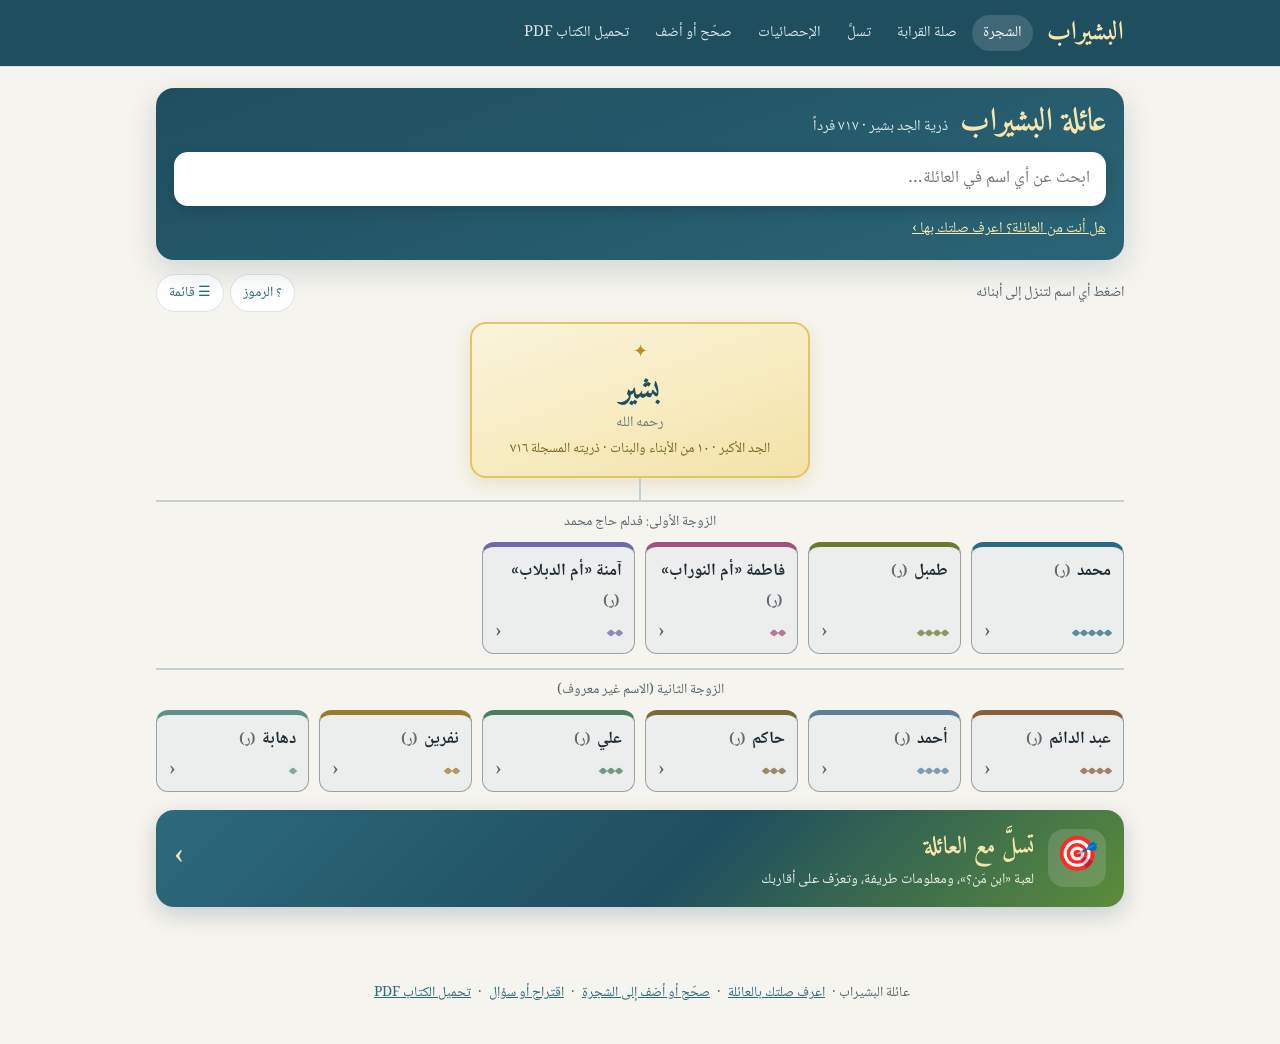
==== commit eecccbf1: "سميرة وسهام بنتا شريفة دياب ومحمد علي إدريس وأبناؤهما Co-Authored-By: Claude Opus 5.5 <noreply@anthr" ====
--- a/index.html
+++ b/index.html
@@ -544,7 +544,7 @@
 </div></div>
 
 <script>
-const DATA = {"people": [{"id": "0", "name": "بشير", "gender": "ذكر", "father": null, "mother": null, "father_txt": "", "group": "", "spouse": "فدلم حاج محمد، وزوجة أخرى", "notes": "الجد الأكبر", "dead": true, "unknown": "", "alias": "", "kids": ["1", "0.2", "0.6", "0.7", "0.5", "0.3", "0.4", "0.8", "0.9", "0.10"]}, {"id": "1", "name": "محمد", "gender": "ذكر", "father": "0", "mother": null, "father_txt": "", "group": "الزوجة الأولى: فدلم حاج محمد", "spouse": "", "notes": "", "dead": true, "unknown": "", "alias": "", "kids": ["1.5", "1.6", "1.8", "1.15", "1.17", "1.18", "1.1", "1.2", "1.4", "1.9", "1.10", "1.11", "1.12", "1.13", "1.14"]}, {"id": "0.2", "name": "طمبل", "gender": "ذكر", "father": "0", "mother": null, "father_txt": "", "group": "الزوجة الأولى: فدلم حاج محمد", "spouse": "", "notes": "", "dead": true, "unknown": "", "alias": "", "kids": ["0.2.1"]}, {"id": "0.6", "name": "فاطمة", "gender": "أنثى", "father": "0", "mother": null, "father_txt": "", "group": "الزوجة الأولى: فدلم حاج محمد", "spouse": "محمد صالح إدريس محمد أبو بكر", "notes": "الأم الكبرى للنوراب", "dead": true, "unknown": "", "alias": "أم النوراب", "kids": ["0.6.1", "0.6.2", "0.6.3", "0.6.4", "0.6.5", "0.6.6", "0.6.7", "0.6.8"]}, {"id": "0.7", "name": "آمنة", "gender": "أنثى", "father": "0", "mother": null, "father_txt": "", "group": "الزوجة الأولى: فدلم حاج محمد", "spouse": "فرح", "notes": "الأم الكبرى للدبلاب أهل دبلة", "dead": true, "unknown": "", "alias": "أم الدبلاب", "kids": ["0.7.1", "0.7.2", "0.7.3", "0.7.4"]}, {"id": "0.3", "name": "أحمد", "gender": "ذكر", "father": "0", "mother": null, "father_txt": "", "group": "الزوجة الثانية", "spouse": "", "notes": "", "dead": true, "unknown": "", "alias": "", "kids": ["0.3.2", "0.3.1", "0.3.3", "0.3.4"]}, {"id": "0.4", "name": "حاكم", "gender": "ذكر", "father": "0", "mother": null, "father_txt": "", "group": "الزوجة الثانية", "spouse": "", "notes": "", "dead": true, "unknown": "", "alias": "", "kids": ["0.4.1", "0.4.2", "0.4.3", "0.4.4", "0.4.5"]}, {"id": "0.5", "name": "عبد الدائم", "gender": "ذكر", "father": "0", "mother": null, "father_txt": "", "group": "الزوجة الثانية", "spouse": "زوجة من حامدنارتي، وفاطمة «كلتوم»", "notes": "", "dead": true, "unknown": "", "alias": "", "kids": ["0.5.3", "0.5.4", "0.5.5", "0.5.1", "0.5.2", "0.5.6", "0.5.7"]}, {"id": "0.8", "name": "علي", "gender": "ذكر", "father": "0", "mother": null, "father_txt": "", "group": "الزوجة الثانية", "spouse": "فاطمة إدريس «كلتوم»", "notes": "", "dead": true, "unknown": "", "alias": "", "kids": ["0.8.1", "0.8.2", "0.8.3"]}, {"id": "1.1", "name": "دياب", "gender": "ذكر", "father": "1", "mother": null, "father_txt": "", "group": "الزوجة الثانية: كلتوم", "spouse": "روضة الطاهر، وزينب فضل حرنان", "notes": "", "dead": true, "unknown": "", "alias": "", "kids": ["1.1.7", "1.1.8", "1.1.9", "1.1.1", "1.1.2", "1.1.3", "1.1.4", "1.1.5", "1.1.6", "1.1.10"]}, {"id": "1.2", "name": "عثمان", "gender": "ذكر", "father": "1", "mother": null, "father_txt": "", "group": "الزوجة الثانية: كلتوم", "spouse": "آمنة فضل إسماعيل، وزينب الملك طمبل", "notes": "زوجته آمنة فضل إسماعيل من قبيلة محسية", "dead": true, "unknown": "", "alias": "", "kids": ["1.2.2", "1.2.3", "1.2.1", "1.2.4", "1.2.5"]}, {"id": "1.4", "name": "عجائب", "gender": "أنثى", "father": "1", "mother": null, "father_txt": "", "group": "الزوجة الثانية: كلتوم", "spouse": "حسين طمبل بشير", "notes": "", "dead": true, "unknown": "", "alias": "", "kids": ["0.2.1.1", "0.2.1.2", "0.2.1.3", "0.2.1.4"]}, {"id": "1.5", "name": "خيري", "gender": "ذكر", "father": "1", "mother": null, "father_txt": "", "group": "الزوجة الأولى: شُمَّة", "spouse": "ستنا عمر", "notes": "", "dead": true, "unknown": "", "alias": "", "kids": ["1.5.2", "1.5.1", "1.5.6", "1.5.5", "1.5.3", "1.5.4"]}, {"id": "1.6", "name": "عبد الله", "gender": "ذكر", "father": "1", "mother": null, "father_txt": "", "group": "الزوجة الأولى: شُمَّة", "spouse": "زينب الملك طمبل، وآمنة الطاهر", "notes": "زوجته آمنة الطاهر من جزيرة أرتقاشا", "dead": true, "unknown": "", "alias": "عبدون", "kids": ["1.6.1", "1.6.4", "1.6.5", "1.6.6", "1.6.7", "1.6.8", "1.6.9", "1.6.10", "1.6.2"]}, {"id": "1.8", "name": "إدريس", "gender": "ذكر", "father": "1", "mother": null, "father_txt": "", "group": "الزوجة الأولى: شُمَّة", "spouse": "عائشة أبكر", "notes": "", "dead": true, "unknown": "", "alias": "", "kids": ["1.8.3", "1.8.1", "1.8.2", "1.8.4"]}, {"id": "1.9", "name": "شريف", "gender": "ذكر", "father": "1", "mother": null, "father_txt": "", "group": "الزوجة الثالثة: آمنة الحاج", "spouse": "جارة أحمد بشير (ر)", "notes": "", "dead": true, "unknown": "", "alias": "", "kids": ["1.9.1", "1.9.2"]}, {"id": "1.10", "name": "بشير", "gender": "ذكر", "father": "1", "mother": null, "father_txt": "", "group": "الزوجة الثالثة: آمنة الحاج", "spouse": "أم الحسين إدريس، وفاطمة فتح الرحمن، وسعدية", "notes": "", "dead": true, "unknown": "", "alias": "", "kids": ["1.10.2", "1.10.3", "1.10.1", "1.10.4", "1.10.5", "1.10.6", "1.10.7"]}, {"id": "1.11", "name": "فضل", "gender": "ذكر", "father": "1", "mother": null, "father_txt": "", "group": "الزوجة الثالثة: آمنة الحاج", "spouse": "ستنا عبد الدائم بشير، ومكة الزين حاكم بشير، وسعيدة ساتي، وفاطمة عثمان", "notes": "", "dead": true, "unknown": "", "alias": "", "kids": ["1.11.2", "1.11.1", "1.11.4", "1.11.5", "1.11.7", "1.11.6", "1.11.3"]}, {"id": "1.12", "name": "محمد عثمان", "gender": "ذكر", "father": "1", "mother": null, "father_txt": "", "group": "الزوجة الثالثة: آمنة الحاج", "spouse": "فاطمة حمد وديدي", "notes": "", "dead": true, "unknown": "", "alias": "", "kids": ["1.12.1", "1.12.2", "1.12.3", "1.12.4", "1.12.5", "1.12.6", "1.12.7", "1.12.8", "1.12.9"]}, {"id": "1.13", "name": "فاطمة", "gender": "أنثى", "father": "1", "mother": null, "father_txt": "", "group": "الزوجة الثالثة: آمنة الحاج", "spouse": "", "notes": "", "dead": true, "unknown": "", "alias": "دوشة", "kids": ["1.13.1", "1.13.2", "1.13.3", "1.13.4"]}, {"id": "1.14", "name": "فدلم", "gender": "أنثى", "father": "1", "mother": null, "father_txt": "", "group": "الزوجة الثالثة: آمنة الحاج", "spouse": "أحمد أنقراوي", "notes": "", "dead": true, "unknown": "", "alias": "", "kids": ["1.14.1"]}, {"id": "1.15", "name": "عباس", "gender": "ذكر", "father": "1", "mother": null, "father_txt": "", "group": "الزوجة الأولى: شُمَّة", "spouse": "", "notes": "هاجر إلى مصر، وهو مفقود لا يُعرف عنه شيء", "dead": false, "unknown": "", "alias": "", "missing": true, "kids": []}, {"id": "1.8.1", "name": "عبد الله", "gender": "ذكر", "father": "1.8", "mother": null, "father_txt": "", "group": "", "spouse": "دهابة بشير", "notes": "", "dead": true, "unknown": "", "alias": "", "kids": ["1.10.5.1", "1.10.5.2", "1.10.5.3", "1.10.5.4", "1.10.5.5"]}, {"id": "1.9.1", "name": "الحاج محمد", "gender": "ذكر", "father": "1.9", "mother": "0.3.1", "father_txt": "", "group": "", "spouse": "نعمات محمد عثمان محمد بشير", "notes": "", "dead": false, "unknown": "", "alias": "حانجمت", "kids": ["1.12.6.1", "1.12.6.2", "1.12.6.3", "1.12.6.4", "1.12.6.5", "1.12.6.6", "1.12.6.7"]}, {"id": "1.9.2", "name": "محمد", "gender": "ذكر", "father": "1.9", "mother": "0.3.1", "father_txt": "", "group": "", "spouse": "ليبة بشير", "notes": "", "dead": false, "unknown": "", "alias": "", "kids": ["1.10.4.1", "1.10.4.2", "1.10.4.3", "1.10.4.4", "1.10.4.5", "1.10.4.6", "1.10.4.7"]}, {"id": "1.11.1", "name": "عبد الدائم", "gender": "ذكر", "father": "1.11", "mother": "0.4.5", "father_txt": "", "group": "الزوجة الثانية: مكة الزين حاكم بشير", "spouse": "", "notes": "", "dead": true, "unknown": "", "alias": "", "kids": []}, {"id": "1.11.2", "name": "محمد", "gender": "ذكر", "father": "1.11", "mother": "0.5.7", "father_txt": "", "group": "الزوجة الأولى: ستنا عبد الدائم بشير", "spouse": "آمنة بشير", "notes": "", "dead": true, "unknown": "", "alias": "", "kids": ["1.10.3.1", "1.10.3.2", "1.10.3.3", "1.10.3.4", "1.10.3.5", "1.10.3.6", "1.10.3.7", "1.10.3.8"]}, {"id": "1.11.3", "name": "صلاح", "gender": "ذكر", "father": "1.11", "mother": null, "father_txt": "", "group": "الزوجة الرابعة: فاطمة عثمان", "spouse": "شريفة حسن حسين طمبل، وستنا الحاج سعيد", "notes": "له زوجتان", "dead": true, "unknown": "", "alias": "", "kids": ["1.11.3.5", "1.11.3.1", "1.11.3.2", "1.11.3.3", "1.11.3.4", "1.11.3.6", "1.11.3.8", "1.11.3.10", "1.11.3.7", "1.11.3.9"]}, {"id": "1.11.3.1", "name": "طارق", "gender": "ذكر", "father": "1.11.3", "mother": "0.2.1.3.6", "father_txt": "", "group": "الزوجة الأولى: شريفة حسن حسين طمبل", "spouse": "", "notes": "", "dead": false, "unknown": "", "alias": "", "kids": ["1.11.3.1.1"]}, {"id": "1.11.3.2", "name": "معاوية", "gender": "ذكر", "father": "1.11.3", "mother": "0.2.1.3.6", "father_txt": "", "group": "الزوجة الأولى: شريفة حسن حسين طمبل", "spouse": "", "notes": "", "dead": false, "unknown": "", "alias": "", "kids": []}, {"id": "1.11.3.3", "name": "سلوى", "gender": "أنثى", "father": "1.11.3", "mother": "0.2.1.3.6", "father_txt": "", "group": "الزوجة الأولى: شريفة حسن حسين طمبل", "spouse": "", "notes": "", "dead": false, "unknown": "", "alias": "", "kids": ["1.11.3.3.1"]}, {"id": "1.11.3.4", "name": "إيمان", "gender": "أنثى", "father": "1.11.3", "mother": "0.2.1.3.6", "father_txt": "", "group": "الزوجة الأولى: شريفة حسن حسين طمبل", "spouse": "", "notes": "", "dead": false, "unknown": "", "alias": "", "kids": []}, {"id": "1.11.3.5", "name": "عمر", "gender": "ذكر", "father": "1.11.3", "mother": "0.2.1.3.6", "father_txt": "", "group": "الزوجة الأولى: شريفة حسن حسين طمبل", "spouse": "", "notes": "", "dead": true, "unknown": "", "alias": "", "kids": []}, {"id": "1.11.3.6", "name": "محمد", "gender": "ذكر", "father": "1.11.3", "mother": null, "father_txt": "", "group": "الزوجة الثانية: ستنا الحاج سعيد", "spouse": "شيماء الطيب", "notes": "", "dead": false, "unknown": "ابن آخر وبنتان (غير مؤكد)", "alias": "", "kids": ["1.10.4.3.1.1"]}, {"id": "1.11.3.7", "name": "تقوى", "gender": "أنثى", "father": "1.11.3", "mother": "0.2.1.3.6", "father_txt": "", "group": "الزوجة الثانية: ستنا الحاج سعيد", "spouse": "", "notes": "", "dead": false, "unknown": "", "alias": "", "kids": []}, {"id": "1.11.3.8", "name": "فضل", "gender": "ذكر", "father": "1.11.3", "mother": null, "father_txt": "", "group": "الزوجة الثانية: ستنا الحاج سعيد", "spouse": "", "notes": "", "dead": false, "unknown": "", "alias": "", "kids": []}, {"id": "1.11.3.9", "name": "ريم", "gender": "أنثى", "father": "1.11.3", "mother": null, "father_txt": "", "group": "الزوجة الثانية: ستنا الحاج سعيد", "spouse": "", "notes": "", "dead": false, "unknown": "", "alias": "", "kids": []}, {"id": "1.11.3.1.1", "name": "عمر", "gender": "ذكر", "father": "1.11.3.1", "mother": null, "father_txt": "", "group": "", "spouse": "", "notes": "", "dead": false, "unknown": "", "alias": "", "kids": []}, {"id": "1.11.4", "name": "بشير", "gender": "ذكر", "father": "1.11", "mother": null, "father_txt": "", "group": "الزوجة الثالثة: سعيدة ساتي", "spouse": "", "notes": "", "dead": true, "unknown": "", "alias": "", "kids": ["1.11.4.1", "1.11.4.2", "1.11.4.3", "1.11.4.4", "1.11.4.5"]}, {"id": "1.11.4.1", "name": "رامي", "gender": "ذكر", "father": "1.11.4", "mother": null, "father_txt": "", "group": "", "spouse": "", "notes": "", "dead": false, "unknown": "", "alias": "", "kids": []}, {"id": "1.11.4.2", "name": "ريماز", "gender": "أنثى", "father": "1.11.4", "mother": null, "father_txt": "", "group": "", "spouse": "", "notes": "", "dead": false, "unknown": "", "alias": "", "kids": []}, {"id": "1.11.4.3", "name": "سعيدة", "gender": "أنثى", "father": "1.11.4", "mother": null, "father_txt": "", "group": "", "spouse": "", "notes": "", "dead": false, "unknown": "", "alias": "", "kids": []}, {"id": "1.11.4.4", "name": "رفيدة", "gender": "أنثى", "father": "1.11.4", "mother": null, "father_txt": "", "group": "", "spouse": "", "notes": "", "dead": false, "unknown": "", "alias": "", "kids": []}, {"id": "1.11.4.5", "name": "أبرار", "gender": "أنثى", "father": "1.11.4", "mother": null, "father_txt": "", "group": "", "spouse": "", "notes": "", "dead": false, "unknown": "", "alias": "", "kids": []}, {"id": "1.11.5", "name": "مهدي", "gender": "ذكر", "father": "1.11", "mother": null, "father_txt": "", "group": "الزوجة الثالثة: سعيدة ساتي", "spouse": "حفصة طمبل عثمان (ر)", "notes": "", "dead": false, "unknown": "", "alias": "", "kids": ["1.11.5.1", "1.11.5.2", "1.11.5.3", "1.11.5.4", "1.11.5.5", "1.11.5.6"]}, {"id": "1.11.5.1", "name": "عبد السميع", "gender": "ذكر", "father": "1.11.5", "mother": "1.2.5.5", "father_txt": "", "group": "", "spouse": "", "notes": "", "dead": false, "unknown": "", "alias": "", "kids": []}, {"id": "1.11.5.2", "name": "محمد", "gender": "ذكر", "father": "1.11.5", "mother": "1.2.5.5", "father_txt": "", "group": "", "spouse": "", "notes": "", "dead": false, "unknown": "", "alias": "", "kids": []}, {"id": "1.11.5.3", "name": "صباح", "gender": "أنثى", "father": "1.11.5", "mother": "1.2.5.5", "father_txt": "", "group": "", "spouse": "", "notes": "", "dead": false, "unknown": "", "alias": "", "kids": []}, {"id": "1.11.5.4", "name": "صفاء", "gender": "أنثى", "father": "1.11.5", "mother": "1.2.5.5", "father_txt": "", "group": "", "spouse": "", "notes": "", "dead": false, "unknown": "", "alias": "", "kids": []}, {"id": "1.11.5.5", "name": "معتصم", "gender": "ذكر", "father": "1.11.5", "mother": "1.2.5.5", "father_txt": "", "group": "", "spouse": "", "notes": "", "dead": false, "unknown": "", "alias": "", "kids": []}, {"id": "1.11.5.6", "name": "مهند", "gender": "ذكر", "father": "1.11.5", "mother": "1.2.5.5", "father_txt": "", "group": "", "spouse": "", "notes": "", "dead": false, "unknown": "", "alias": "", "kids": []}, {"id": "1.11.6", "name": "نصرة", "gender": "أنثى", "father": "1.11", "mother": null, "father_txt": "", "group": "الزوجة الثالثة: سعيدة ساتي", "spouse": "", "notes": "", "dead": false, "unknown": "", "alias": "", "kids": []}, {"id": "1.11.7", "name": "سيد أحمد", "gender": "ذكر", "father": "1.11", "mother": null, "father_txt": "", "group": "الزوجة الثالثة: سعيدة ساتي", "spouse": "فاطمة محمد دياب محمد بشير", "notes": "", "dead": true, "unknown": "", "alias": "", "kids": ["1.11.7.1", "1.11.7.2", "1.11.7.3", "1.11.7.4"]}, {"id": "1.11.7.1", "name": "ياسر", "gender": "ذكر", "father": "1.11.7", "mother": "1.10.2.5", "father_txt": "", "group": "", "spouse": "", "notes": "", "dead": false, "unknown": "", "alias": "", "kids": []}, {"id": "1.11.7.2", "name": "عمار", "gender": "ذكر", "father": "1.11.7", "mother": "1.10.2.5", "father_txt": "", "group": "", "spouse": "", "notes": "", "dead": false, "unknown": "", "alias": "", "kids": []}, {"id": "1.11.7.3", "name": "أحمد", "gender": "ذكر", "father": "1.11.7", "mother": "1.10.2.5", "father_txt": "", "group": "", "spouse": "", "notes": "", "dead": false, "unknown": "", "alias": "", "kids": []}, {"id": "1.11.7.4", "name": "محمد", "gender": "ذكر", "father": "1.11.7", "mother": "1.10.2.5", "father_txt": "", "group": "", "spouse": "", "notes": "", "dead": false, "unknown": "", "alias": "", "kids": []}, {"id": "1.5.1", "name": "علي", "gender": "ذكر", "father": "1.5", "mother": null, "father_txt": "", "group": "", "spouse": "زينب محمد عثمان محمد بشير، ثم رقية محمد دياب", "notes": "", "dead": false, "unknown": "", "alias": "", "kids": ["1.12.1.2", "1.12.1.3", "1.5.1.1", "1.5.1.2", "1.5.1.3"]}, {"id": "1.5.2", "name": "محمد", "gender": "ذكر", "father": "1.5", "mother": null, "father_txt": "", "group": "", "spouse": "", "notes": "", "dead": false, "unknown": "", "alias": "", "kids": []}, {"id": "1.5.3", "name": "زينب", "gender": "أنثى", "father": "1.5", "mother": null, "father_txt": "", "group": "", "spouse": "محمد «بقارة» عبد الدائم بشير", "notes": "", "dead": false, "unknown": "", "alias": "", "kids": ["1.5.3.1", "1.5.3.2", "1.5.3.3", "1.5.3.4"]}, {"id": "1.5.4", "name": "نفرين", "gender": "أنثى", "father": "1.5", "mother": null, "father_txt": "", "group": "", "spouse": "محمد حسن", "notes": "", "dead": false, "unknown": "", "alias": "شامة", "kids": ["1.5.4.1", "1.5.4.2", "1.5.4.3", "1.5.4.4", "1.5.4.5"]}, {"id": "1.5.1.1", "name": "محمود", "gender": "ذكر", "father": "1.5.1", "mother": null, "father_txt": "", "group": "الزوجة الثانية: رقية محمد دياب", "spouse": "نفيسة عبد المنعم محمد عثمان", "notes": "", "dead": false, "unknown": "", "alias": "", "kids": ["1.12.2.6.1", "1.12.2.6.2", "1.12.2.6.7", "1.12.2.6.3", "1.12.2.6.4", "1.12.2.6.5", "1.12.2.6.6"]}, {"id": "1.6.1", "name": "الحاج محمد", "gender": "ذكر", "father": "1.6", "mother": null, "father_txt": "", "group": "الزوجة: آمنة الطاهر", "spouse": "سبوكة زبير الملك، ونصرة علي", "notes": "زوجته نصرة علي من حامدنارتي", "dead": true, "unknown": "", "alias": "حانجمت", "kids": ["1.6.1.1", "1.6.1.4", "1.6.1.3", "1.6.1.5", "1.6.1.6", "1.6.1.2"]}, {"id": "1.6.1.1", "name": "عبد الله", "gender": "ذكر", "father": "1.6.1", "mother": null, "father_txt": "", "group": "الزوجة الأولى: سبوكة زبير الملك", "spouse": "فاطمة فقيري، ورقية طمبل حسين «اللقية» (ر)، وعائشة عبد الله", "notes": "له ثلاث زوجات", "dead": true, "unknown": "", "alias": "", "kids": ["1.6.1.1.7", "1.6.1.1.8", "1.6.1.1.9", "1.6.1.1.10", "1.6.1.1.11", "1.6.1.1.12", "1.6.1.1.13", "1.6.1.1.14", "1.6.1.1.15", "1.6.1.1.16", "1.6.1.1.17", "1.6.1.1.18", "1.6.1.1.1", "1.6.1.1.2", "1.6.1.1.3", "1.6.1.1.4", "1.6.1.1.5", "1.6.1.1.6", "1.6.1.1.19"]}, {"id": "1.6.1.1.1", "name": "نجوى", "gender": "أنثى", "father": "1.6.1.1", "mother": "0.2.1.2.6", "father_txt": "", "group": "الزوجة الثانية: رقية طمبل «اللقية»", "spouse": "مصطفى حسن", "notes": "كبرى أبنائها", "dead": false, "unknown": "", "alias": "", "kids": ["1.6.1.1.1.1", "1.6.1.1.1.2", "1.6.1.1.1.3", "1.6.1.1.1.4", "1.6.1.1.1.5"]}, {"id": "1.6.1.1.2", "name": "محمد", "gender": "ذكر", "father": "1.6.1.1", "mother": "0.2.1.2.6", "father_txt": "", "group": "الزوجة الثانية: رقية طمبل «اللقية»", "spouse": "", "notes": "", "dead": true, "unknown": "", "alias": "عبدون", "kids": ["1.6.1.1.2.1", "1.6.1.1.2.2", "1.6.1.1.2.3", "1.6.1.1.2.4", "1.6.1.1.2.5", "1.6.1.1.2.6"]}, {"id": "1.6.1.1.3", "name": "كمال", "gender": "ذكر", "father": "1.6.1.1", "mother": "0.2.1.2.6", "father_txt": "", "group": "الزوجة الثانية: رقية طمبل «اللقية»", "spouse": "وداد عبد المنعم محمد عثمان", "notes": "", "dead": false, "unknown": "", "alias": "", "kids": ["1.12.2.3.1", "1.12.2.3.2", "1.12.2.3.3", "1.12.2.3.4", "1.12.2.3.5", "1.12.2.3.6"]}, {"id": "1.6.1.1.4", "name": "إقبال", "gender": "أنثى", "father": "1.6.1.1", "mother": "0.2.1.2.6", "father_txt": "", "group": "الزوجة الثانية: رقية طمبل «اللقية»", "spouse": "", "notes": "", "dead": false, "unknown": "", "alias": "", "kids": []}, {"id": "1.6.1.1.5", "name": "إكرام", "gender": "أنثى", "father": "1.6.1.1", "mother": "0.2.1.2.6", "father_txt": "", "group": "الزوجة الثانية: رقية طمبل «اللقية»", "spouse": "", "notes": "", "dead": false, "unknown": "", "alias": "", "kids": []}, {"id": "1.6.1.1.6", "name": "هاشم", "gender": "ذكر", "father": "1.6.1.1", "mother": "0.2.1.2.6", "father_txt": "", "group": "الزوجة الثانية: رقية طمبل «اللقية»", "spouse": "", "notes": "", "dead": false, "unknown": "", "alias": "", "kids": ["1.6.1.1.6.1", "1.6.1.1.6.2", "1.6.1.1.6.3", "1.6.1.1.6.4"]}, {"id": "1.6.1.1.2.1", "name": "أحمد", "gender": "ذكر", "father": "1.6.1.1.2", "mother": null, "father_txt": "", "group": "", "spouse": "", "notes": "", "dead": false, "unknown": "", "alias": "", "kids": []}, {"id": "1.6.1.1.2.2", "name": "تغريد", "gender": "أنثى", "father": "1.6.1.1.2", "mother": null, "father_txt": "", "group": "", "spouse": "", "notes": "", "dead": false, "unknown": "", "alias": "", "kids": []}, {"id": "1.6.1.1.2.3", "name": "تبيان", "gender": "أنثى", "father": "1.6.1.1.2", "mother": null, "father_txt": "", "group": "", "spouse": "", "notes": "", "dead": false, "unknown": "", "alias": "", "kids": []}, {"id": "1.6.1.1.2.4", "name": "عبد الله", "gender": "ذكر", "father": "1.6.1.1.2", "mother": null, "father_txt": "", "group": "", "spouse": "", "notes": "", "dead": true, "unknown": "", "alias": "", "kids": []}, {"id": "1.6.1.1.2.5", "name": "تسنيم", "gender": "أنثى", "father": "1.6.1.1.2", "mother": null, "father_txt": "", "group": "", "spouse": "", "notes": "", "dead": false, "unknown": "", "alias": "", "kids": []}, {"id": "1.6.1.1.2.6", "name": "الزبير", "gender": "ذكر", "father": "1.6.1.1.2", "mother": null, "father_txt": "", "group": "", "spouse": "", "notes": "", "dead": false, "unknown": "", "alias": "", "kids": []}, {"id": "1.6.1.1.6.1", "name": "براءة", "gender": "أنثى", "father": "1.6.1.1.6", "mother": null, "father_txt": "", "group": "", "spouse": "", "notes": "", "dead": false, "unknown": "", "alias": "", "kids": []}, {"id": "1.6.1.1.6.2", "name": "محمد", "gender": "ذكر", "father": "1.6.1.1.6", "mother": null, "father_txt": "", "group": "", "spouse": "", "notes": "", "dead": false, "unknown": "", "alias": "", "kids": []}, {"id": "1.6.1.1.6.3", "name": "عبد الله", "gender": "ذكر", "father": "1.6.1.1.6", "mother": null, "father_txt": "", "group": "", "spouse": "", "notes": "", "dead": false, "unknown": "", "alias": "", "kids": []}, {"id": "1.6.1.1.6.4", "name": "هبة", "gender": "أنثى", "father": "1.6.1.1.6", "mother": null, "father_txt": "", "group": "", "spouse": "", "notes": "", "dead": false, "unknown": "", "alias": "", "kids": []}, {"id": "1.6.1.1.1.1", "name": "مبشر", "gender": "ذكر", "father": null, "mother": "1.6.1.1.1", "father_txt": "مصطفى حسن", "group": "", "spouse": "", "notes": "", "dead": false, "unknown": "", "alias": "", "kids": []}, {"id": "1.6.1.1.1.2", "name": "آمنة", "gender": "أنثى", "father": null, "mother": "1.6.1.1.1", "father_txt": "مصطفى حسن", "group": "", "spouse": "", "notes": "", "dead": false, "unknown": "", "alias": "", "kids": []}, {"id": "1.6.1.1.1.3", "name": "مصعب", "gender": "ذكر", "father": null, "mother": "1.6.1.1.1", "father_txt": "مصطفى حسن", "group": "", "spouse": "", "notes": "", "dead": false, "unknown": "", "alias": "", "kids": []}, {"id": "1.6.1.1.1.4", "name": "عبد الله", "gender": "ذكر", "father": null, "mother": "1.6.1.1.1", "father_txt": "مصطفى حسن", "group": "", "spouse": "", "notes": "", "dead": false, "unknown": "", "alias": "", "kids": []}, {"id": "1.6.1.1.1.5", "name": "نصر الدين", "gender": "ذكر", "father": null, "mother": "1.6.1.1.1", "father_txt": "مصطفى حسن", "group": "", "spouse": "", "notes": "", "dead": false, "unknown": "", "alias": "", "kids": []}, {"id": "1.10.1", "name": "محمد", "gender": "ذكر", "father": "1.10", "mother": null, "father_txt": "", "group": "الزوجة الأولى: أم الحسين إدريس", "spouse": "أم الملك محمد عثمان", "notes": "", "dead": true, "unknown": "", "alias": "", "kids": ["1.10.1.1", "1.10.1.2", "1.10.1.3", "1.10.1.4", "1.10.1.5", "1.10.1.7", "1.10.1.6"]}, {"id": "1.10.2", "name": "جارة", "gender": "أنثى", "father": "1.10", "mother": null, "father_txt": "", "group": "الزوجة الأولى: أم الحسين إدريس", "spouse": "محمد دياب محمد بشير", "notes": "", "dead": true, "unknown": "", "alias": "", "kids": ["1.10.2.1", "1.10.2.2", "1.10.2.3", "1.10.2.4", "1.10.2.5"]}, {"id": "1.10.3", "name": "آمنة", "gender": "أنثى", "father": "1.10", "mother": null, "father_txt": "", "group": "الزوجة الأولى: أم الحسين إدريس", "spouse": "محمد فضل محمد بشير", "notes": "", "dead": true, "unknown": "", "alias": "", "kids": ["1.10.3.1", "1.10.3.2", "1.10.3.3", "1.10.3.4", "1.10.3.5", "1.10.3.6", "1.10.3.7", "1.10.3.8"]}, {"id": "1.10.4", "name": "ليبة", "gender": "أنثى", "father": "1.10", "mother": null, "father_txt": "", "group": "الزوجة الأولى: أم الحسين إدريس", "spouse": "محمد شريف محمد بشير", "notes": "", "dead": true, "unknown": "", "alias": "", "kids": ["1.10.4.1", "1.10.4.2", "1.10.4.3", "1.10.4.4", "1.10.4.5", "1.10.4.6", "1.10.4.7"]}, {"id": "1.10.5", "name": "دهابة", "gender": "أنثى", "father": "1.10", "mother": null, "father_txt": "", "group": "الزوجة الأولى: أم الحسين إدريس", "spouse": "عبد الله إدريس محمد بشير", "notes": "", "dead": true, "unknown": "", "alias": "", "kids": ["1.10.5.1", "1.10.5.2", "1.10.5.3", "1.10.5.4", "1.10.5.5"]}, {"id": "1.10.6", "name": "علي", "gender": "ذكر", "father": "1.10", "mother": null, "father_txt": "", "group": "الزوجة الثانية: فاطمة فتح الرحمن", "spouse": "سميرة عبد الله الحاج", "notes": "", "dead": true, "unknown": "", "alias": "", "kids": ["1.10.6.1", "1.10.6.2", "1.10.6.3", "1.10.6.4", "1.10.6.5", "1.10.6.7", "1.10.6.6", "1.10.6.10", "1.10.6.8", "1.10.6.9"]}, {"id": "1.10.1.1", "name": "بشير", "gender": "ذكر", "father": "1.10.1", "mother": "1.12.3", "father_txt": "", "group": "", "spouse": "نجاة عبد المنعم محمد عثمان", "notes": "", "dead": false, "unknown": "", "alias": "", "kids": ["1.10.1.1.1", "1.10.1.1.2", "1.10.1.1.3", "1.10.1.1.4", "1.10.1.1.5"]}, {"id": "1.10.1.2", "name": "الفاضل", "gender": "ذكر", "father": "1.10.1", "mother": "1.12.3", "father_txt": "", "group": "", "spouse": "", "notes": "", "dead": false, "unknown": "", "alias": "", "kids": ["1.10.1.2.1", "1.10.1.2.2"]}, {"id": "1.10.1.3", "name": "خضر", "gender": "ذكر", "father": "1.10.1", "mother": "1.12.3", "father_txt": "", "group": "", "spouse": "", "notes": "له أربع زوجات", "dead": false, "unknown": "اثنان من الزوجة الثانية لم تُذكر أسماؤهما", "alias": "", "kids": ["1.10.1.3.1", "1.10.1.3.2", "1.10.1.3.3", "1.10.1.3.4", "1.10.1.3.5", "1.10.1.3.6", "1.10.1.3.7", "1.10.1.3.8", "1.10.1.3.9", "1.10.1.3.10", "1.10.1.3.11", "1.10.1.3.12", "1.10.1.3.13", "1.10.1.3.14"]}, {"id": "1.10.1.4", "name": "عواطف", "gender": "أنثى", "father": "1.10.1", "mother": "1.12.3", "father_txt": "", "group": "", "spouse": "ناجي إدريس حامد", "notes": "", "dead": false, "unknown": "", "alias": "", "kids": ["1.10.1.4.1", "1.10.1.4.2", "1.10.1.4.3"]}, {"id": "1.10.1.5", "name": "أحلام", "gender": "أنثى", "father": "1.10.1", "mother": "1.12.3", "father_txt": "", "group": "", "spouse": "", "notes": "ليس لديها أبناء", "dead": false, "unknown": "", "alias": "", "kids": []}, {"id": "1.10.1.6", "name": "عبد القادر", "gender": "ذكر", "father": "1.10.1", "mother": "1.12.3", "father_txt": "", "group": "", "spouse": "", "notes": "", "dead": false, "unknown": "", "alias": "", "kids": ["1.10.1.6.1", "1.10.1.6.2", "1.10.1.6.3"]}, {"id": "1.10.1.1.1", "name": "محمد", "gender": "ذكر", "father": "1.10.1.1", "mother": "1.12.2.2", "father_txt": "", "group": "", "spouse": "", "notes": "", "dead": false, "unknown": "", "alias": "", "kids": ["1.10.1.1.1.1"]}, {"id": "1.10.1.1.2", "name": "معاذ", "gender": "ذكر", "father": "1.10.1.1", "mother": "1.12.2.2", "father_txt": "", "group": "", "spouse": "", "notes": "", "dead": false, "unknown": "", "alias": "", "kids": ["1.10.1.1.2.1", "1.10.1.1.2.2"]}, {"id": "1.10.1.1.3", "name": "ماريا", "gender": "أنثى", "father": "1.10.1.1", "mother": "1.12.2.2", "father_txt": "", "group": "", "spouse": "", "notes": "لم تتزوج بعد", "dead": false, "unknown": "", "alias": "", "kids": []}, {"id": "1.10.1.1.4", "name": "عبد الله", "gender": "ذكر", "father": "1.10.1.1", "mother": "1.12.2.2", "father_txt": "", "group": "", "spouse": "", "notes": "", "dead": false, "unknown": "", "alias": "", "kids": ["1.10.1.1.4.1"]}, {"id": "1.10.1.1.5", "name": "عبد الهادي", "gender": "ذكر", "father": "1.10.1.1", "mother": "1.12.2.2", "father_txt": "", "group": "", "spouse": "", "notes": "لم يتزوج بعد", "dead": false, "unknown": "", "alias": "", "kids": []}, {"id": "1.10.1.1.1.1", "name": "أسامة", "gender": "ذكر", "father": "1.10.1.1.1", "mother": null, "father_txt": "", "group": "", "spouse": "", "notes": "", "dead": false, "unknown": "", "alias": "", "kids": []}, {"id": "1.10.1.1.2.1", "name": "جود", "gender": "أنثى", "father": "1.10.1.1.2", "mother": null, "father_txt": "", "group": "", "spouse": "", "notes": "", "dead": false, "unknown": "", "alias": "", "kids": []}, {"id": "1.10.1.1.2.2", "name": "نجاة", "gender": "أنثى", "father": "1.10.1.1.2", "mother": null, "father_txt": "", "group": "", "spouse": "", "notes": "", "dead": false, "unknown": "", "alias": "", "kids": []}, {"id": "1.10.1.1.4.1", "name": "أيهم", "gender": "ذكر", "father": "1.10.1.1.4", "mother": null, "father_txt": "", "group": "", "spouse": "", "notes": "", "dead": false, "unknown": "", "alias": "", "kids": []}, {"id": "1.10.1.2.1", "name": "محمد", "gender": "ذكر", "father": "1.10.1.2", "mother": null, "father_txt": "", "group": "", "spouse": "", "notes": "", "dead": false, "unknown": "", "alias": "", "kids": []}, {"id": "1.10.1.2.2", "name": "شيماء", "gender": "أنثى", "father": "1.10.1.2", "mother": null, "father_txt": "", "group": "", "spouse": "", "notes": "", "dead": false, "unknown": "", "alias": "", "kids": []}, {"id": "1.10.1.3.1", "name": "علاء الدين", "gender": "ذكر", "father": "1.10.1.3", "mother": null, "father_txt": "", "group": "الزوجة الأولى", "spouse": "", "notes": "", "dead": false, "unknown": "", "alias": "", "kids": []}, {"id": "1.10.1.3.2", "name": "هند", "gender": "أنثى", "father": "1.10.1.3", "mother": null, "father_txt": "", "group": "الزوجة الأولى", "spouse": "", "notes": "", "dead": false, "unknown": "", "alias": "", "kids": []}, {"id": "1.10.1.3.3", "name": "عبد الرحمن", "gender": "ذكر", "father": "1.10.1.3", "mother": null, "father_txt": "", "group": "الزوجة الأولى", "spouse": "", "notes": "", "dead": false, "unknown": "", "alias": "", "kids": []}, {"id": "1.10.1.3.4", "name": "يعقوب", "gender": "ذكر", "father": "1.10.1.3", "mother": null, "father_txt": "", "group": "الزوجة الأولى", "spouse": "", "notes": "", "dead": false, "unknown": "", "alias": "", "kids": []}, {"id": "1.10.1.3.5", "name": "هيام", "gender": "أنثى", "father": "1.10.1.3", "mother": null, "father_txt": "", "group": "الزوجة الأولى", "spouse": "", "notes": "", "dead": false, "unknown": "", "alias": "", "kids": []}, {"id": "1.10.1.3.6", "name": "مؤيد", "gender": "ذكر", "father": "1.10.1.3", "mother": null, "father_txt": "", "group": "الزوجة الأولى", "spouse": "", "notes": "", "dead": false, "unknown": "", "alias": "", "kids": []}, {"id": "1.10.1.3.7", "name": "محمد", "gender": "ذكر", "father": "1.10.1.3", "mother": null, "father_txt": "", "group": "الزوجة الأولى", "spouse": "", "notes": "", "dead": false, "unknown": "", "alias": "", "kids": []}, {"id": "1.10.1.3.8", "name": "مروة", "gender": "أنثى", "father": "1.10.1.3", "mother": null, "father_txt": "", "group": "الزوجة الأولى", "spouse": "", "notes": "", "dead": false, "unknown": "", "alias": "", "kids": []}, {"id": "1.10.1.3.9", "name": "عبد الله", "gender": "ذكر", "father": "1.10.1.3", "mother": null, "father_txt": "", "group": "الزوجة الثانية", "spouse": "", "notes": "", "dead": false, "unknown": "", "alias": "", "kids": []}, {"id": "1.10.1.3.10", "name": "الحارث", "gender": "ذكر", "father": "1.10.1.3", "mother": null, "father_txt": "", "group": "الزوجة الثانية", "spouse": "", "notes": "", "dead": false, "unknown": "", "alias": "", "kids": []}, {"id": "1.10.1.3.11", "name": "سارة", "gender": "أنثى", "father": "1.10.1.3", "mother": null, "father_txt": "", "group": "الزوجة الثانية", "spouse": "", "notes": "", "dead": false, "unknown": "", "alias": "", "kids": []}, {"id": "1.10.1.3.12", "name": "همام", "gender": "ذكر", "father": "1.10.1.3", "mother": null, "father_txt": "", "group": "الزوجة الثانية", "spouse": "", "notes": "", "dead": false, "unknown": "", "alias": "", "kids": []}, {"id": "1.10.1.3.13", "name": "فاطمة", "gender": "أنثى", "father": "1.10.1.3", "mother": "1.6.1.1.17", "father_txt": "", "group": "الزوجة الثالثة: منى عبد الله", "spouse": "", "notes": "البنت الوحيدة للزوجة الثالثة", "dead": false, "unknown": "", "alias": "", "kids": []}, {"id": "1.10.1.3.14", "name": "حسن", "gender": "ذكر", "father": "1.10.1.3", "mother": null, "father_txt": "", "group": "الزوجة الرابعة", "spouse": "", "notes": "", "dead": false, "unknown": "", "alias": "", "kids": []}, {"id": "1.10.1.4.1", "name": "وفاء", "gender": "أنثى", "father": null, "mother": "1.10.1.4", "father_txt": "ناجي إدريس حامد", "group": "", "spouse": "", "notes": "", "dead": false, "unknown": "", "alias": "", "kids": []}, {"id": "1.10.1.4.2", "name": "محمد", "gender": "ذكر", "father": null, "mother": "1.10.1.4", "father_txt": "ناجي إدريس حامد", "group": "", "spouse": "", "notes": "", "dead": false, "unknown": "", "alias": "", "kids": []}, {"id": "1.10.1.4.3", "name": "مزمل", "gender": "ذكر", "father": null, "mother": "1.10.1.4", "father_txt": "ناجي إدريس حامد", "group": "", "spouse": "", "notes": "", "dead": false, "unknown": "", "alias": "", "kids": []}, {"id": "1.10.1.6.1", "name": "شهد", "gender": "أنثى", "father": "1.10.1.6", "mother": null, "father_txt": "", "group": "", "spouse": "", "notes": "", "dead": false, "unknown": "", "alias": "", "kids": []}, {"id": "1.10.1.6.2", "name": "شذى", "gender": "أنثى", "father": "1.10.1.6", "mother": null, "father_txt": "", "group": "", "spouse": "", "notes": "", "dead": false, "unknown": "", "alias": "", "kids": []}, {"id": "1.10.1.6.3", "name": "شجن", "gender": "أنثى", "father": "1.10.1.6", "mother": null, "father_txt": "", "group": "", "spouse": "", "notes": "", "dead": false, "unknown": "", "alias": "", "kids": []}, {"id": "1.10.3.1", "name": "فاطمة", "gender": "أنثى", "father": "1.11.2", "mother": "1.10.3", "father_txt": "", "group": "", "spouse": "", "notes": "", "dead": true, "unknown": "", "alias": "", "kids": []}, {"id": "1.10.3.2", "name": "سارة", "gender": "أنثى", "father": "1.11.2", "mother": "1.10.3", "father_txt": "", "group": "", "spouse": "", "notes": "", "dead": false, "unknown": "", "alias": "", "kids": []}, {"id": "1.10.3.3", "name": "زبير", "gender": "ذكر", "father": "1.11.2", "mother": "1.10.3", "father_txt": "", "group": "", "spouse": "", "notes": "", "dead": false, "unknown": "", "alias": "", "kids": ["1.10.3.3.1", "1.10.3.3.2", "1.10.3.3.3", "1.10.3.3.4", "1.10.3.3.5", "1.10.3.3.6"]}, {"id": "1.10.3.4", "name": "فضل", "gender": "ذكر", "father": "1.11.2", "mother": "1.10.3", "father_txt": "", "group": "", "spouse": "", "notes": "", "dead": false, "unknown": "بنتان (الأسماء غير مؤكدة)", "alias": "", "kids": []}, {"id": "1.10.3.5", "name": "عازة", "gender": "أنثى", "father": "1.11.2", "mother": "1.10.3", "father_txt": "", "group": "", "spouse": "عبد الرزاق", "notes": "", "dead": false, "unknown": "", "alias": "", "kids": ["1.10.3.5.1", "1.10.3.5.2"]}, {"id": "1.10.3.6", "name": "عفاف", "gender": "أنثى", "father": "1.11.2", "mother": "1.10.3", "father_txt": "", "group": "", "spouse": "علي", "notes": "", "dead": false, "unknown": "", "alias": "", "kids": ["1.10.3.6.1", "1.10.3.6.2", "1.10.3.6.3"]}, {"id": "1.10.3.7", "name": "أحمد", "gender": "ذكر", "father": "1.11.2", "mother": "1.10.3", "father_txt": "", "group": "", "spouse": "", "notes": "", "dead": false, "unknown": "٣ آخرون لم تُعرف أسماؤهم", "alias": "", "kids": ["1.10.3.7.1", "1.10.3.7.2"]}, {"id": "1.10.3.8", "name": "أم سلمى", "gender": "أنثى", "father": "1.11.2", "mother": "1.10.3", "father_txt": "", "group": "", "spouse": "", "notes": "", "dead": false, "unknown": "", "alias": "غنية", "kids": []}, {"id": "1.10.3.3.1", "name": "نصرة", "gender": "أنثى", "father": "1.10.3.3", "mother": null, "father_txt": "", "group": "", "spouse": "", "notes": "", "dead": false, "unknown": "", "alias": "", "kids": []}, {"id": "1.10.3.3.2", "name": "إنصاف", "gender": "أنثى", "father": "1.10.3.3", "mother": null, "father_txt": "", "group": "", "spouse": "", "notes": "", "dead": false, "unknown": "", "alias": "", "kids": []}, {"id": "1.10.3.3.3", "name": "إيناس", "gender": "أنثى", "father": "1.10.3.3", "mother": null, "father_txt": "", "group": "", "spouse": "", "notes": "", "dead": false, "unknown": "", "alias": "", "kids": []}, {"id": "1.10.3.3.4", "name": "محمد", "gender": "ذكر", "father": "1.10.3.3", "mother": null, "father_txt": "", "group": "", "spouse": "", "notes": "", "dead": false, "unknown": "", "alias": "", "kids": []}, {"id": "1.10.3.3.5", "name": "أحمد", "gender": "ذكر", "father": "1.10.3.3", "mother": null, "father_txt": "", "group": "", "spouse": "", "notes": "", "dead": false, "unknown": "", "alias": "", "kids": []}, {"id": "1.10.3.3.6", "name": "أنس", "gender": "ذكر", "father": "1.10.3.3", "mother": null, "father_txt": "", "group": "", "spouse": "", "notes": "", "dead": false, "unknown": "", "alias": "", "kids": []}, {"id": "1.10.3.5.1", "name": "محمد", "gender": "ذكر", "father": null, "mother": "1.10.3.5", "father_txt": "عبد الرزاق", "group": "", "spouse": "", "notes": "", "dead": false, "unknown": "", "alias": "", "kids": []}, {"id": "1.10.3.5.2", "name": "صهيب", "gender": "ذكر", "father": null, "mother": "1.10.3.5", "father_txt": "عبد الرزاق", "group": "", "spouse": "", "notes": "", "dead": false, "unknown": "", "alias": "", "kids": []}, {"id": "1.10.3.6.1", "name": "ندى", "gender": "أنثى", "father": null, "mother": "1.10.3.6", "father_txt": "علي", "group": "", "spouse": "", "notes": "", "dead": false, "unknown": "", "alias": "", "kids": []}, {"id": "1.10.3.6.2", "name": "نور", "gender": "أنثى", "father": null, "mother": "1.10.3.6", "father_txt": "علي", "group": "", "spouse": "", "notes": "", "dead": false, "unknown": "", "alias": "", "kids": []}, {"id": "1.10.3.6.3", "name": "محمد", "gender": "ذكر", "father": null, "mother": "1.10.3.6", "father_txt": "علي", "group": "", "spouse": "", "notes": "", "dead": false, "unknown": "", "alias": "", "kids": []}, {"id": "1.10.3.7.1", "name": "حسام", "gender": "ذكر", "father": "1.10.3.7", "mother": null, "father_txt": "", "group": "", "spouse": "", "notes": "", "dead": false, "unknown": "", "alias": "", "kids": []}, {"id": "1.10.3.7.2", "name": "بشير", "gender": "ذكر", "father": "1.10.3.7", "mother": null, "father_txt": "", "group": "", "spouse": "", "notes": "", "dead": false, "unknown": "", "alias": "", "kids": []}, {"id": "1.10.4.1", "name": "فاطمة", "gender": "أنثى", "father": "1.9.2", "mother": "1.10.4", "father_txt": "", "group": "", "spouse": "", "notes": "", "dead": false, "unknown": "٣ بنات تقريباً وولد", "alias": "ثريا", "kids": []}, {"id": "1.10.4.2", "name": "عبد الله", "gender": "ذكر", "father": "1.9.2", "mother": "1.10.4", "father_txt": "", "group": "", "spouse": "فاطمة علي بشير", "notes": "", "dead": true, "unknown": "", "alias": "", "kids": ["1.10.6.1.1"]}, {"id": "1.10.4.3", "name": "الطيب", "gender": "ذكر", "father": "1.9.2", "mother": "1.10.4", "father_txt": "", "group": "", "spouse": "صباح أحمد حسن", "notes": "", "dead": false, "unknown": "", "alias": "", "kids": ["1.10.4.3.1", "1.10.4.3.2", "1.10.4.3.3", "1.10.4.3.4", "1.10.4.3.5"]}, {"id": "1.10.4.4", "name": "إشراقة", "gender": "أنثى", "father": "1.9.2", "mother": "1.10.4", "father_txt": "", "group": "", "spouse": "أحمد", "notes": "", "dead": false, "unknown": "", "alias": "", "kids": ["1.10.4.4.1", "1.10.4.4.2"]}, {"id": "1.10.4.5", "name": "طلحة", "gender": "ذكر", "father": "1.9.2", "mother": "1.10.4", "father_txt": "", "group": "", "spouse": "", "notes": "", "dead": false, "unknown": "بنت أخرى من الزوجة الثانية", "alias": "", "kids": ["1.10.4.5.1", "1.10.4.5.2"]}, {"id": "1.10.4.6", "name": "نورا", "gender": "أنثى", "father": "1.9.2", "mother": "1.10.4", "father_txt": "", "group": "", "spouse": "", "notes": "متزوجة", "dead": false, "unknown": "", "alias": "", "kids": ["1.10.4.6.1", "1.10.4.6.2", "1.10.4.6.3", "1.10.4.6.4"]}, {"id": "1.10.4.7", "name": "زين العابدين", "gender": "ذكر", "father": "1.9.2", "mother": "1.10.4", "father_txt": "", "group": "", "spouse": "فاطمة خيري علي خيري", "notes": "", "dead": false, "unknown": "", "alias": "الزين", "kids": ["1.10.4.7.1", "1.10.4.7.2", "1.10.4.7.3"]}, {"id": "1.10.4.3.1", "name": "شيماء", "gender": "أنثى", "father": "1.10.4.3", "mother": null, "father_txt": "", "group": "", "spouse": "محمد صلاح فضل محمد بشير", "notes": "", "dead": false, "unknown": "بنتان", "alias": "", "kids": ["1.10.4.3.1.1"]}, {"id": "1.10.4.3.2", "name": "شيراز", "gender": "أنثى", "father": "1.10.4.3", "mother": null, "father_txt": "", "group": "", "spouse": "", "notes": "متزوجة", "dead": false, "unknown": "ابن واحد", "alias": "", "kids": []}, {"id": "1.10.4.3.3", "name": "شذى", "gender": "أنثى", "father": "1.10.4.3", "mother": null, "father_txt": "", "group": "", "spouse": "", "notes": "", "dead": false, "unknown": "", "alias": "", "kids": []}, {"id": "1.10.4.3.4", "name": "الحاج", "gender": "ذكر", "father": "1.10.4.3", "mother": null, "father_txt": "", "group": "", "spouse": "", "notes": "", "dead": false, "unknown": "", "alias": "", "kids": []}, {"id": "1.10.4.3.1.1", "name": "صلاح", "gender": "ذكر", "father": "1.11.3.6", "mother": "1.10.4.3.1", "father_txt": "", "group": "", "spouse": "", "notes": "", "dead": false, "unknown": "", "alias": "", "kids": []}, {"id": "1.10.4.4.1", "name": "فدلم", "gender": "أنثى", "father": null, "mother": "1.10.4.4", "father_txt": "أحمد", "group": "", "spouse": "", "notes": "", "dead": false, "unknown": "", "alias": "", "kids": []}, {"id": "1.10.4.4.2", "name": "آمنة", "gender": "أنثى", "father": null, "mother": "1.10.4.4", "father_txt": "أحمد", "group": "", "spouse": "", "notes": "", "dead": false, "unknown": "", "alias": "", "kids": []}, {"id": "1.10.4.5.1", "name": "ماريا", "gender": "أنثى", "father": "1.10.4.5", "mother": null, "father_txt": "", "group": "الزوجة الأولى", "spouse": "", "notes": "", "dead": false, "unknown": "", "alias": "", "kids": []}, {"id": "1.10.4.5.2", "name": "ليبة", "gender": "أنثى", "father": "1.10.4.5", "mother": null, "father_txt": "", "group": "الزوجة الثانية", "spouse": "", "notes": "", "dead": false, "unknown": "", "alias": "", "kids": []}, {"id": "1.10.4.6.1", "name": "نوسا", "gender": "أنثى", "father": null, "mother": "1.10.4.6", "father_txt": "", "group": "", "spouse": "", "notes": "", "dead": false, "unknown": "", "alias": "", "kids": []}, {"id": "1.10.4.6.2", "name": "ليبة", "gender": "أنثى", "father": null, "mother": "1.10.4.6", "father_txt": "", "group": "", "spouse": "", "notes": "", "dead": false, "unknown": "", "alias": "", "kids": []}, {"id": "1.10.4.6.3", "name": "أحمد", "gender": "ذكر", "father": null, "mother": "1.10.4.6", "father_txt": "", "group": "", "spouse": "", "notes": "", "dead": false, "unknown": "", "alias": "", "kids": []}, {"id": "1.10.4.6.4", "name": "أواب", "gender": "ذكر", "father": null, "mother": "1.10.4.6", "father_txt": "", "group": "", "spouse": "", "notes": "", "dead": false, "unknown": "", "alias": "", "kids": []}, {"id": "1.10.4.7.1", "name": "خالد", "gender": "ذكر", "father": "1.10.4.7", "mother": "1.12.1.2.1", "father_txt": "", "group": "", "spouse": "", "notes": "", "dead": false, "unknown": "", "alias": "", "kids": []}, {"id": "1.10.4.7.2", "name": "أحمد", "gender": "ذكر", "father": "1.10.4.7", "mother": "1.12.1.2.1", "father_txt": "", "group": "", "spouse": "", "notes": "", "dead": false, "unknown": "", "alias": "", "kids": []}, {"id": "1.10.4.7.3", "name": "عبد الله", "gender": "ذكر", "father": "1.10.4.7", "mother": "1.12.1.2.1", "father_txt": "", "group": "", "spouse": "", "notes": "", "dead": false, "unknown": "", "alias": "", "kids": []}, {"id": "1.10.5.1", "name": "عبد الجابر", "gender": "ذكر", "father": "1.8.1", "mother": "1.10.5", "father_txt": "", "group": "", "spouse": "", "notes": "", "dead": true, "unknown": "", "alias": "", "kids": []}, {"id": "1.10.5.2", "name": "عماد", "gender": "ذكر", "father": "1.8.1", "mother": "1.10.5", "father_txt": "", "group": "", "spouse": "", "notes": "", "dead": true, "unknown": "", "alias": "", "kids": []}, {"id": "1.10.5.3", "name": "ماجدة", "gender": "أنثى", "father": "1.8.1", "mother": "1.10.5", "father_txt": "", "group": "", "spouse": "مبارك عبد المنعم حمد الملك (ر)", "notes": "", "dead": false, "unknown": "", "alias": "", "kids": ["1.10.5.3.1", "1.10.5.3.2", "1.10.5.3.3", "1.10.5.3.4"]}, {"id": "1.10.5.4", "name": "هويدة", "gender": "أنثى", "father": "1.8.1", "mother": "1.10.5", "father_txt": "", "group": "", "spouse": "مأمون", "notes": "", "dead": false, "unknown": "بنت أخرى لم يُتأكد من اسمها", "alias": "", "kids": ["1.10.5.4.1", "1.10.5.4.2"]}, {"id": "1.10.5.5", "name": "حياة", "gender": "أنثى", "father": "1.8.1", "mother": "1.10.5", "father_txt": "", "group": "", "spouse": "", "notes": "", "dead": false, "unknown": "", "alias": "", "kids": []}, {"id": "1.10.5.3.1", "name": "محمد", "gender": "ذكر", "father": "1.6.1.3.1", "mother": "1.10.5.3", "father_txt": "", "group": "", "spouse": "", "notes": "", "dead": false, "unknown": "", "alias": "", "kids": []}, {"id": "1.10.5.3.2", "name": "عبد الرحمن", "gender": "ذكر", "father": "1.6.1.3.1", "mother": "1.10.5.3", "father_txt": "", "group": "", "spouse": "", "notes": "", "dead": false, "unknown": "", "alias": "", "kids": []}, {"id": "1.10.5.3.3", "name": "جابر", "gender": "ذكر", "father": "1.6.1.3.1", "mother": "1.10.5.3", "father_txt": "", "group": "", "spouse": "", "notes": "", "dead": false, "unknown": "", "alias": "", "kids": []}, {"id": "1.10.5.3.4", "name": "ابتهال", "gender": "أنثى", "father": "1.6.1.3.1", "mother": "1.10.5.3", "father_txt": "", "group": "", "spouse": "", "notes": "", "dead": false, "unknown": "", "alias": "", "kids": []}, {"id": "1.10.5.4.1", "name": "محمد", "gender": "ذكر", "father": null, "mother": "1.10.5.4", "father_txt": "مأمون", "group": "", "spouse": "", "notes": "", "dead": false, "unknown": "", "alias": "", "kids": []}, {"id": "1.10.5.4.2", "name": "ريم", "gender": "أنثى", "father": null, "mother": "1.10.5.4", "father_txt": "مأمون", "group": "", "spouse": "", "notes": "", "dead": false, "unknown": "", "alias": "", "kids": []}, {"id": "1.10.6.1", "name": "فاطمة", "gender": "أنثى", "father": "1.10.6", "mother": null, "father_txt": "", "group": "", "spouse": "عبد الله محمد شريف (ر) ثم زوج ثانٍ", "notes": "", "dead": false, "unknown": "", "alias": "", "kids": ["1.10.6.1.1", "1.10.6.1.2"]}, {"id": "1.10.6.2", "name": "فتح الرحمن", "gender": "ذكر", "father": "1.10.6", "mother": null, "father_txt": "", "group": "", "spouse": "", "notes": "", "dead": false, "unknown": "٣ آخرون (له ٥ أبناء)", "alias": "", "kids": ["1.10.6.2.1", "1.10.6.2.2"]}, {"id": "1.10.6.3", "name": "طارق", "gender": "ذكر", "father": "1.10.6", "mother": null, "father_txt": "", "group": "", "spouse": "", "notes": "", "dead": false, "unknown": "أبناؤه غير معروفين", "alias": "", "kids": []}, {"id": "1.10.6.4", "name": "هند", "gender": "أنثى", "father": "1.10.6", "mother": null, "father_txt": "", "group": "", "spouse": "", "notes": "غير متزوجة", "dead": false, "unknown": "", "alias": "", "kids": []}, {"id": "1.10.6.5", "name": "خديجة", "gender": "أنثى", "father": "1.10.6", "mother": null, "father_txt": "", "group": "", "spouse": "", "notes": "متزوجة", "dead": false, "unknown": "بنتان وولد", "alias": "", "kids": []}, {"id": "1.10.6.6", "name": "مها", "gender": "أنثى", "father": "1.10.6", "mother": null, "father_txt": "", "group": "", "spouse": "", "notes": "متزوجة", "dead": false, "unknown": "بنت و٣ أولاد", "alias": "", "kids": []}, {"id": "1.10.6.7", "name": "وفاق", "gender": "أنثى", "father": "1.10.6", "mother": null, "father_txt": "", "group": "", "spouse": "", "notes": "غير متزوجة", "dead": false, "unknown": "", "alias": "", "kids": []}, {"id": "1.10.6.8", "name": "جمال", "gender": "ذكر", "father": "1.10.6", "mother": null, "father_txt": "", "group": "", "spouse": "", "notes": "غير متزوج", "dead": false, "unknown": "", "alias": "", "kids": []}, {"id": "1.10.6.9", "name": "فياض", "gender": "ذكر", "father": "1.10.6", "mother": null, "father_txt": "", "group": "", "spouse": "", "notes": "غير متزوج", "dead": false, "unknown": "", "alias": "", "kids": []}, {"id": "1.10.6.1.1", "name": "محمد", "gender": "ذكر", "father": "1.10.4.2", "mother": "1.10.6.1", "father_txt": "", "group": "", "spouse": "", "notes": "", "dead": false, "unknown": "", "alias": "", "kids": []}, {"id": "1.10.6.1.2", "name": "سميرة", "gender": "أنثى", "father": null, "mother": "1.10.6.1", "father_txt": "", "group": "", "spouse": "", "notes": "من الزوج الثاني لفاطمة", "dead": false, "unknown": "", "alias": "", "kids": []}, {"id": "1.10.6.2.1", "name": "علي", "gender": "ذكر", "father": "1.10.6.2", "mother": null, "father_txt": "", "group": "", "spouse": "", "notes": "", "dead": false, "unknown": "", "alias": "", "kids": []}, {"id": "1.10.6.2.2", "name": "ساجدة", "gender": "أنثى", "father": "1.10.6.2", "mother": null, "father_txt": "", "group": "", "spouse": "", "notes": "", "dead": false, "unknown": "", "alias": "", "kids": []}, {"id": "1.12.1", "name": "زينب", "gender": "أنثى", "father": "1.12", "mother": null, "father_txt": "", "group": "الأم: فاطمة حمد وديدي", "spouse": "الحاج محمد بك، ثم علي خيري محمد بشير", "notes": "كبرى أبناء محمد عثمان", "dead": true, "unknown": "", "alias": "", "kids": ["1.12.1.1", "1.12.1.2", "1.12.1.3"]}, {"id": "1.12.2", "name": "عبد المنعم", "gender": "ذكر", "father": "1.12", "mother": null, "father_txt": "", "group": "الأم: فاطمة حمد وديدي", "spouse": "سعاد طمبل حسين طمبل بشير، وزوجة ثانية", "notes": "له زوجتان", "dead": true, "unknown": "", "alias": "", "kids": ["1.12.2.1", "1.12.2.2", "1.12.2.3", "1.12.2.4", "1.12.2.5", "1.12.2.6", "1.12.2.7", "1.12.2.8", "1.12.2.9", "1.12.2.10", "1.12.2.11"]}, {"id": "1.12.3", "name": "أم الملك", "gender": "أنثى", "father": "1.12", "mother": null, "father_txt": "", "group": "الأم: فاطمة حمد وديدي", "spouse": "محمد بن بشير محمد بشير", "notes": "", "dead": true, "unknown": "", "alias": "", "kids": ["1.10.1.1", "1.10.1.2", "1.10.1.3", "1.10.1.4", "1.10.1.5", "1.10.1.6", "1.10.1.7"]}, {"id": "1.12.4", "name": "خالد", "gender": "ذكر", "father": "1.12", "mother": null, "father_txt": "", "group": "الأم: فاطمة حمد وديدي", "spouse": "رقية بقارة", "notes": "", "dead": false, "unknown": "", "alias": "", "kids": ["1.12.4.1", "1.12.4.2", "1.12.4.3", "1.12.4.4", "1.12.4.5", "1.12.4.6"]}, {"id": "1.12.5", "name": "مملكة", "gender": "أنثى", "father": "1.12", "mother": null, "father_txt": "", "group": "الأم: فاطمة حمد وديدي", "spouse": "أحمد محمد حمد وديدي", "notes": "", "dead": true, "unknown": "", "alias": "", "kids": ["1.12.5.1", "1.12.5.2", "1.12.5.5", "1.12.5.3", "1.12.5.4", "1.12.5.6", "1.12.5.8", "1.12.5.7"]}, {"id": "1.12.6", "name": "نعمات", "gender": "أنثى", "father": "1.12", "mother": null, "father_txt": "", "group": "الأم: فاطمة حمد وديدي", "spouse": "الحاج محمد شريف محمد بشير", "notes": "", "dead": false, "unknown": "", "alias": "", "kids": ["1.12.6.1", "1.12.6.2", "1.12.6.3", "1.12.6.4", "1.12.6.5", "1.12.6.6", "1.12.6.7"]}, {"id": "1.12.7", "name": "عبد الغفار", "gender": "ذكر", "father": "1.12", "mother": null, "father_txt": "", "group": "الأم: فاطمة حمد وديدي", "spouse": "فدلم وديدي", "notes": "", "dead": false, "unknown": "", "alias": "", "kids": ["1.12.7.1", "1.12.7.2"]}, {"id": "1.12.8", "name": "حسن", "gender": "ذكر", "father": "1.12", "mother": null, "father_txt": "", "group": "الأم: فاطمة حمد وديدي", "spouse": "أميمة هارون", "notes": "توأم حسين", "dead": true, "unknown": "", "alias": "", "kids": ["1.12.8.1", "1.12.8.2", "1.12.8.3"]}, {"id": "1.12.9", "name": "حسين", "gender": "ذكر", "father": "1.12", "mother": null, "father_txt": "", "group": "الأم: فاطمة حمد وديدي", "spouse": "حميدة عبده فضل", "notes": "توأم حسن", "dead": false, "unknown": "", "alias": "", "kids": ["1.12.9.1", "1.12.9.4", "1.12.9.2", "1.12.9.3", "1.12.9.5"]}, {"id": "1.12.1.1", "name": "آمال", "gender": "أنثى", "father": null, "mother": "1.12.1", "father_txt": "الحاج محمد بك", "group": "من الزوج الأول", "spouse": "عبد العزيز (ر)", "notes": "", "dead": false, "unknown": "", "alias": "", "kids": ["1.12.1.1.1", "1.12.1.1.2", "1.12.1.1.3", "1.12.1.1.4", "1.12.1.1.5"]}, {"id": "1.12.1.1.1", "name": "راشد", "gender": "ذكر", "father": null, "mother": "1.12.1.1", "father_txt": "عبد العزيز", "group": "", "spouse": "", "notes": "توأم رشيد", "dead": false, "unknown": "", "alias": "", "kids": []}, {"id": "1.12.1.1.2", "name": "رشيد", "gender": "ذكر", "father": null, "mother": "1.12.1.1", "father_txt": "عبد العزيز", "group": "", "spouse": "", "notes": "توأم راشد", "dead": false, "unknown": "", "alias": "", "kids": []}, {"id": "1.12.1.1.3", "name": "ريم", "gender": "أنثى", "father": null, "mother": "1.12.1.1", "father_txt": "عبد العزيز", "group": "", "spouse": "", "notes": "", "dead": false, "unknown": "", "alias": "", "kids": []}, {"id": "1.12.1.1.4", "name": "راوية", "gender": "أنثى", "father": null, "mother": "1.12.1.1", "father_txt": "عبد العزيز", "group": "", "spouse": "", "notes": "", "dead": false, "unknown": "", "alias": "", "kids": []}, {"id": "1.12.1.1.5", "name": "محمد", "gender": "ذكر", "father": null, "mother": "1.12.1.1", "father_txt": "عبد العزيز", "group": "", "spouse": "", "notes": "", "dead": false, "unknown": "", "alias": "", "kids": []}, {"id": "1.12.1.2", "name": "خيري", "gender": "ذكر", "father": "1.5.1", "mother": "1.12.1", "father_txt": "", "group": "الزوجة الأولى: زينب محمد عثمان", "spouse": "", "notes": "", "dead": true, "unknown": "", "alias": "", "kids": ["1.12.1.2.1", "1.12.1.2.2", "1.12.1.2.3"]}, {"id": "1.12.1.3", "name": "عبد الإله", "gender": "ذكر", "father": "1.5.1", "mother": "1.12.1", "father_txt": "", "group": "الزوجة الأولى: زينب محمد عثمان", "spouse": "آمنة الحاج محمد شريف محمد بشير", "notes": "", "dead": false, "unknown": "", "alias": "", "kids": ["1.12.6.1.1", "1.12.6.1.2", "1.12.6.1.3"]}, {"id": "1.12.2.1", "name": "سامية", "gender": "أنثى", "father": "1.12.2", "mother": "0.2.1.2.7", "father_txt": "", "group": "الزوجة الأولى: سعاد طمبل حسين طمبل بشير", "spouse": "عبد الله إرساوي (ر)، ثم حسن إرساوي (ر)", "notes": "", "dead": false, "unknown": "", "alias": "", "kids": ["1.12.2.1.1", "1.12.2.1.2", "1.12.2.1.3", "1.12.2.1.4", "1.12.2.1.5", "1.12.2.1.6"]}, {"id": "1.12.2.2", "name": "نجاة", "gender": "أنثى", "father": "1.12.2", "mother": "0.2.1.2.7", "father_txt": "", "group": "الزوجة الأولى: سعاد طمبل حسين طمبل بشير", "spouse": "بشير محمد بشير محمد بشير", "notes": "", "dead": false, "unknown": "", "alias": "", "kids": ["1.10.1.1.1", "1.10.1.1.2", "1.10.1.1.3", "1.10.1.1.4", "1.10.1.1.5"]}, {"id": "1.12.2.3", "name": "وداد", "gender": "أنثى", "father": "1.12.2", "mother": "0.2.1.2.7", "father_txt": "", "group": "الزوجة الأولى: سعاد طمبل حسين طمبل بشير", "spouse": "كمال عبد الله محمد عبد الله محمد بشير", "notes": "", "dead": false, "unknown": "", "alias": "", "kids": ["1.12.2.3.1", "1.12.2.3.2", "1.12.2.3.3", "1.12.2.3.4", "1.12.2.3.5", "1.12.2.3.6"]}, {"id": "1.12.2.4", "name": "أحمد المصطفى", "gender": "ذكر", "father": "1.12.2", "mother": "0.2.1.2.7", "father_txt": "", "group": "الزوجة الأولى: سعاد طمبل حسين طمبل بشير", "spouse": "صفاء علي خيري محمد بشير", "notes": "", "dead": false, "unknown": "", "alias": "", "kids": ["1.12.2.4.1", "1.12.2.4.2", "1.12.2.4.3", "1.12.2.4.4", "1.12.2.4.5"]}, {"id": "1.12.2.5", "name": "عبد الخالق", "gender": "ذكر", "father": "1.12.2", "mother": "0.2.1.2.7", "father_txt": "", "group": "الزوجة الأولى: سعاد طمبل حسين طمبل بشير", "spouse": "", "notes": "", "dead": false, "unknown": "", "alias": "", "kids": ["1.12.2.5.1", "1.12.2.5.2", "1.12.2.5.3", "1.12.2.5.4", "1.12.2.5.5", "1.12.2.5.6"]}, {"id": "1.12.2.6", "name": "نفيسة", "gender": "أنثى", "father": "1.12.2", "mother": "0.2.1.2.7", "father_txt": "", "group": "الزوجة الأولى: سعاد طمبل حسين طمبل بشير", "spouse": "محمود علي خيري محمد بشير", "notes": "توأم سكينة", "dead": false, "unknown": "", "alias": "", "kids": ["1.12.2.6.1", "1.12.2.6.2", "1.12.2.6.7", "1.12.2.6.3", "1.12.2.6.4", "1.12.2.6.5", "1.12.2.6.6"]}, {"id": "1.12.2.7", "name": "سكينة", "gender": "أنثى", "father": "1.12.2", "mother": "0.2.1.2.7", "father_txt": "", "group": "الزوجة الأولى: سعاد طمبل حسين طمبل بشير", "spouse": "عبد الله الزبير الملك", "notes": "توأم نفيسة", "dead": false, "unknown": "", "alias": "", "kids": ["1.12.2.7.1", "1.12.2.7.2", "1.12.2.7.3"]}, {"id": "1.12.2.8", "name": "سمية", "gender": "أنثى", "father": "1.12.2", "mother": "0.2.1.2.7", "father_txt": "", "group": "الزوجة الأولى: سعاد طمبل حسين طمبل بشير", "spouse": "كمال محمد عبد الحميد", "notes": "", "dead": false, "unknown": "", "alias": "", "kids": ["1.12.2.8.1", "1.12.2.8.2", "1.12.2.8.3", "1.12.2.8.4"]}, {"id": "1.12.2.9", "name": "ندى", "gender": "أنثى", "father": "1.12.2", "mother": "0.2.1.2.7", "father_txt": "", "group": "الزوجة الأولى: سعاد طمبل حسين طمبل بشير", "spouse": "وليد إرساوي", "notes": "", "dead": false, "unknown": "", "alias": "", "kids": ["1.12.2.9.1", "1.12.2.9.2", "1.12.2.9.3", "1.12.2.9.4"]}, {"id": "1.12.2.10", "name": "نضال", "gender": "أنثى", "father": "1.12.2", "mother": "0.2.1.2.7", "father_txt": "", "group": "الزوجة الأولى: سعاد طمبل حسين طمبل بشير", "spouse": "ناصر مأمون", "notes": "", "dead": false, "unknown": "", "alias": "", "kids": ["1.12.2.10.1", "1.12.2.10.2", "1.12.2.10.3", "1.12.2.10.4"]}, {"id": "1.12.2.11", "name": "حنان", "gender": "أنثى", "father": "1.12.2", "mother": null, "father_txt": "", "group": "الزوجة الثانية", "spouse": "", "notes": "", "dead": false, "unknown": "", "alias": "", "kids": ["1.12.2.11.1", "1.12.2.11.2"]}, {"id": "1.12.2.1.1", "name": "عمر", "gender": "ذكر", "father": "1.1.5.1", "mother": "1.12.2.1", "father_txt": "", "group": "من عبد الله إرساوي", "spouse": "", "notes": "", "dead": false, "unknown": "", "alias": "", "kids": ["1.12.2.1.1.1"]}, {"id": "1.12.2.1.2", "name": "آمنة", "gender": "أنثى", "father": "1.1.5.1", "mother": "1.12.2.1", "father_txt": "", "group": "من عبد الله إرساوي", "spouse": "", "notes": "", "dead": false, "unknown": "", "alias": "", "kids": ["1.12.2.1.2.1"]}, {"id": "1.12.2.1.3", "name": "أمنية", "gender": "أنثى", "father": "1.1.5.1", "mother": "1.12.2.1", "father_txt": "", "group": "من عبد الله إرساوي", "spouse": "", "notes": "", "dead": false, "unknown": "بنت أخرى لم يُذكر اسمها", "alias": "", "kids": ["1.12.2.1.3.1"]}, {"id": "1.12.2.1.4", "name": "مصعب", "gender": "ذكر", "father": "1.1.5.1", "mother": "1.12.2.1", "father_txt": "", "group": "من عبد الله إرساوي", "spouse": "", "notes": "لم يتزوج", "dead": false, "unknown": "", "alias": "", "kids": []}, {"id": "1.12.2.1.5", "name": "نور", "gender": "أنثى", "father": "1.1.5.4", "mother": "1.12.2.1", "father_txt": "", "group": "من حسن إرساوي", "spouse": "", "notes": "", "dead": false, "unknown": "", "alias": "", "kids": ["1.12.2.1.5.1"]}, {"id": "1.12.2.1.6", "name": "ميساء", "gender": "أنثى", "father": "1.1.5.4", "mother": "1.12.2.1", "father_txt": "", "group": "من حسن إرساوي", "spouse": "", "notes": "لم تتزوج", "dead": false, "unknown": "", "alias": "", "kids": []}, {"id": "1.12.2.1.1.1", "name": "كريم", "gender": "ذكر", "father": "1.12.2.1.1", "mother": null, "father_txt": "", "group": "", "spouse": "", "notes": "", "dead": false, "unknown": "", "alias": "", "kids": []}, {"id": "1.12.2.1.2.1", "name": "يوسف", "gender": "ذكر", "father": null, "mother": "1.12.2.1.2", "father_txt": "", "group": "", "spouse": "", "notes": "", "dead": false, "unknown": "", "alias": "", "kids": []}, {"id": "1.12.2.1.3.1", "name": "أشري", "gender": "أنثى", "father": null, "mother": "1.12.2.1.3", "father_txt": "", "group": "", "spouse": "", "notes": "", "dead": false, "unknown": "", "alias": "", "kids": []}, {"id": "1.12.2.1.5.1", "name": "تميم", "gender": "ذكر", "father": null, "mother": "1.12.2.1.5", "father_txt": "", "group": "", "spouse": "", "notes": "", "dead": false, "unknown": "", "alias": "", "kids": []}, {"id": "1.12.2.3.1", "name": "عبد الله", "gender": "ذكر", "father": "1.6.1.1.3", "mother": "1.12.2.3", "father_txt": "", "group": "", "spouse": "", "notes": "", "dead": false, "unknown": "أبناء لم تُعرف أسماؤهم (٣ تقريباً)", "alias": "", "kids": []}, {"id": "1.12.2.3.2", "name": "عفراء", "gender": "أنثى", "father": "1.6.1.1.3", "mother": "1.12.2.3", "father_txt": "", "group": "", "spouse": "", "notes": "", "dead": false, "unknown": "", "alias": "", "kids": ["1.12.2.3.2.1"]}, {"id": "1.12.2.3.3", "name": "غادة", "gender": "أنثى", "father": "1.6.1.1.3", "mother": "1.12.2.3", "father_txt": "", "group": "", "spouse": "", "notes": "", "dead": false, "unknown": "ابنان تقريباً (غير مؤكد)", "alias": "", "kids": []}, {"id": "1.12.2.3.4", "name": "غيداء", "gender": "أنثى", "father": "1.6.1.1.3", "mother": "1.12.2.3", "father_txt": "", "group": "", "spouse": "", "notes": "", "dead": false, "unknown": "", "alias": "", "kids": []}, {"id": "1.12.2.3.5", "name": "غسان", "gender": "ذكر", "father": "1.6.1.1.3", "mother": "1.12.2.3", "father_txt": "", "group": "", "spouse": "", "notes": "", "dead": false, "unknown": "", "alias": "", "kids": []}, {"id": "1.12.2.3.6", "name": "لينة", "gender": "أنثى", "father": "1.6.1.1.3", "mother": "1.12.2.3", "father_txt": "", "group": "", "spouse": "", "notes": "", "dead": false, "unknown": "", "alias": "", "kids": []}, {"id": "1.12.2.3.2.1", "name": "علي", "gender": "ذكر", "father": null, "mother": "1.12.2.3.2", "father_txt": "", "group": "", "spouse": "", "notes": "", "dead": false, "unknown": "", "alias": "", "kids": []}, {"id": "1.12.2.4.1", "name": "سعاد", "gender": "أنثى", "father": "1.12.2.4", "mother": "1.5.1.3", "father_txt": "", "group": "", "spouse": "", "notes": "", "dead": false, "unknown": "", "alias": "", "kids": []}, {"id": "1.12.2.4.2", "name": "سمر", "gender": "أنثى", "father": "1.12.2.4", "mother": "1.5.1.3", "father_txt": "", "group": "", "spouse": "", "notes": "", "dead": false, "unknown": "", "alias": "", "kids": ["1.12.2.4.2.1"]}, {"id": "1.12.2.4.3", "name": "عبد المنعم", "gender": "ذكر", "father": "1.12.2.4", "mother": "1.5.1.3", "father_txt": "", "group": "", "spouse": "", "notes": "", "dead": false, "unknown": "", "alias": "", "kids": []}, {"id": "1.12.2.4.4", "name": "سديم", "gender": "أنثى", "father": "1.12.2.4", "mother": "1.5.1.3", "father_txt": "", "group": "", "spouse": "", "notes": "", "dead": false, "unknown": "", "alias": "", "kids": []}, {"id": "1.12.2.4.5", "name": "حمد", "gender": "ذكر", "father": "1.12.2.4", "mother": "1.5.1.3", "father_txt": "", "group": "", "spouse": "", "notes": "", "dead": false, "unknown": "", "alias": "", "kids": []}, {"id": "1.12.2.4.2.1", "name": "أحمد", "gender": "ذكر", "father": null, "mother": "1.12.2.4.2", "father_txt": "", "group": "", "spouse": "", "notes": "", "dead": false, "unknown": "", "alias": "", "kids": []}, {"id": "1.12.2.5.1", "name": "فاطمة", "gender": "أنثى", "father": "1.12.2.5", "mother": null, "father_txt": "", "group": "", "spouse": "", "notes": "", "dead": false, "unknown": "", "alias": "", "kids": []}, {"id": "1.12.2.5.2", "name": "محمد عثمان", "gender": "ذكر", "father": "1.12.2.5", "mother": null, "father_txt": "", "group": "", "spouse": "", "notes": "", "dead": false, "unknown": "", "alias": "", "kids": []}, {"id": "1.12.2.5.3", "name": "مايد", "gender": "ذكر", "father": "1.12.2.5", "mother": null, "father_txt": "", "group": "", "spouse": "", "notes": "", "dead": false, "unknown": "", "alias": "", "kids": []}, {"id": "1.12.2.5.4", "name": "مرام", "gender": "أنثى", "father": "1.12.2.5", "mother": null, "father_txt": "", "group": "", "spouse": "", "notes": "", "dead": false, "unknown": "", "alias": "", "kids": []}, {"id": "1.12.2.5.5", "name": "مقدام", "gender": "ذكر", "father": "1.12.2.5", "mother": null, "father_txt": "", "group": "", "spouse": "", "notes": "", "dead": false, "unknown": "", "alias": "", "kids": []}, {"id": "1.12.2.5.6", "name": "عبد المنعم", "gender": "ذكر", "father": "1.12.2.5", "mother": null, "father_txt": "", "group": "", "spouse": "", "notes": "", "dead": false, "unknown": "", "alias": "", "kids": []}, {"id": "1.12.2.6.1", "name": "محمد", "gender": "ذكر", "father": "1.5.1.1", "mother": "1.12.2.6", "father_txt": "", "group": "", "spouse": "", "notes": "", "dead": false, "unknown": "", "alias": "", "kids": []}, {"id": "1.12.2.6.2", "name": "رقية", "gender": "أنثى", "father": "1.5.1.1", "mother": "1.12.2.6", "father_txt": "", "group": "", "spouse": "", "notes": "", "dead": false, "unknown": "", "alias": "", "kids": ["1.12.2.6.2.1"]}, {"id": "1.12.2.6.3", "name": "حازم", "gender": "ذكر", "father": "1.5.1.1", "mother": "1.12.2.6", "father_txt": "", "group": "", "spouse": "", "notes": "", "dead": false, "unknown": "", "alias": "", "kids": []}, {"id": "1.12.2.6.4", "name": "ريم", "gender": "أنثى", "father": "1.5.1.1", "mother": "1.12.2.6", "father_txt": "", "group": "", "spouse": "", "notes": "من التوائم الثلاثة: ريم ورنا وعاصم", "dead": false, "unknown": "", "alias": "", "kids": []}, {"id": "1.12.2.6.5", "name": "رنا", "gender": "أنثى", "father": "1.5.1.1", "mother": "1.12.2.6", "father_txt": "", "group": "", "spouse": "", "notes": "من التوائم الثلاثة: ريم ورنا وعاصم", "dead": false, "unknown": "", "alias": "", "kids": []}, {"id": "1.12.2.6.6", "name": "عاصم", "gender": "ذكر", "father": "1.5.1.1", "mother": "1.12.2.6", "father_txt": "", "group": "", "spouse": "", "notes": "من التوائم الثلاثة: ريم ورنا وعاصم", "dead": false, "unknown": "", "alias": "", "kids": []}, {"id": "1.12.2.6.2.1", "name": "حمد", "gender": "ذكر", "father": null, "mother": "1.12.2.6.2", "father_txt": "", "group": "", "spouse": "", "notes": "", "dead": false, "unknown": "", "alias": "", "kids": []}, {"id": "1.12.2.6.7", "name": "ربا", "gender": "أنثى", "father": "1.5.1.1", "mother": "1.12.2.6", "father_txt": "", "group": "", "spouse": "", "notes": "", "dead": false, "unknown": "", "alias": "", "kids": []}, {"id": "1.12.2.7.1", "name": "سرار", "gender": "ذكر", "father": null, "mother": "1.12.2.7", "father_txt": "عبد الله الزبير الملك", "group": "", "spouse": "", "notes": "", "dead": false, "unknown": "", "alias": "", "kids": []}, {"id": "1.12.2.7.2", "name": "ستنا", "gender": "أنثى", "father": null, "mother": "1.12.2.7", "father_txt": "عبد الله الزبير الملك", "group": "", "spouse": "", "notes": "", "dead": false, "unknown": "", "alias": "", "kids": ["1.12.2.7.2.1"]}, {"id": "1.12.2.7.3", "name": "المعز", "gender": "ذكر", "father": null, "mother": "1.12.2.7", "father_txt": "عبد الله الزبير الملك", "group": "", "spouse": "", "notes": "", "dead": false, "unknown": "", "alias": "", "kids": []}, {"id": "1.12.2.7.2.1", "name": "يس", "gender": "ذكر", "father": null, "mother": "1.12.2.7.2", "father_txt": "", "group": "", "spouse": "", "notes": "", "dead": false, "unknown": "", "alias": "", "kids": []}, {"id": "1.12.2.8.1", "name": "محمد", "gender": "ذكر", "father": null, "mother": "1.12.2.8", "father_txt": "كمال محمد عبد الحميد", "group": "", "spouse": "", "notes": "", "dead": false, "unknown": "", "alias": "", "kids": []}, {"id": "1.12.2.8.2", "name": "مازن", "gender": "ذكر", "father": null, "mother": "1.12.2.8", "father_txt": "كمال محمد عبد الحميد", "group": "", "spouse": "", "notes": "", "dead": false, "unknown": "", "alias": "", "kids": []}, {"id": "1.12.2.8.3", "name": "لمى", "gender": "أنثى", "father": null, "mother": "1.12.2.8", "father_txt": "كمال محمد عبد الحميد", "group": "", "spouse": "", "notes": "", "dead": false, "unknown": "", "alias": "", "kids": []}, {"id": "1.12.2.8.4", "name": "يزن", "gender": "ذكر", "father": null, "mother": "1.12.2.8", "father_txt": "كمال محمد عبد الحميد", "group": "", "spouse": "", "notes": "", "dead": false, "unknown": "", "alias": "", "kids": []}, {"id": "1.12.2.9.1", "name": "رزان", "gender": "أنثى", "father": "1.1.5.6", "mother": "1.12.2.9", "father_txt": "", "group": "", "spouse": "", "notes": "", "dead": false, "unknown": "", "alias": "", "kids": []}, {"id": "1.12.2.9.2", "name": "ربا", "gender": "أنثى", "father": "1.1.5.6", "mother": "1.12.2.9", "father_txt": "", "group": "", "spouse": "", "notes": "", "dead": false, "unknown": "", "alias": "", "kids": []}, {"id": "1.12.2.9.3", "name": "آمنة", "gender": "أنثى", "father": "1.1.5.6", "mother": "1.12.2.9", "father_txt": "", "group": "", "spouse": "", "notes": "", "dead": false, "unknown": "", "alias": "", "kids": []}, {"id": "1.12.2.9.4", "name": "محمد أحمد", "gender": "ذكر", "father": "1.1.5.6", "mother": "1.12.2.9", "father_txt": "", "group": "", "spouse": "", "notes": "اسم مركب", "dead": false, "unknown": "", "alias": "", "kids": []}, {"id": "1.12.2.10.1", "name": "رغد", "gender": "أنثى", "father": null, "mother": "1.12.2.10", "father_txt": "ناصر مأمون", "group": "", "spouse": "", "notes": "", "dead": false, "unknown": "", "alias": "", "kids": []}, {"id": "1.12.2.10.2", "name": "ريهام", "gender": "أنثى", "father": null, "mother": "1.12.2.10", "father_txt": "ناصر مأمون", "group": "", "spouse": "", "notes": "", "dead": false, "unknown": "", "alias": "", "kids": []}, {"id": "1.12.2.10.3", "name": "عمرو", "gender": "ذكر", "father": null, "mother": "1.12.2.10", "father_txt": "ناصر مأمون", "group": "", "spouse": "", "notes": "", "dead": false, "unknown": "", "alias": "", "kids": []}, {"id": "1.12.2.10.4", "name": "عمار", "gender": "ذكر", "father": null, "mother": "1.12.2.10", "father_txt": "ناصر مأمون", "group": "", "spouse": "", "notes": "", "dead": false, "unknown": "", "alias": "", "kids": []}, {"id": "1.12.2.11.1", "name": "محمد", "gender": "ذكر", "father": null, "mother": "1.12.2.11", "father_txt": "", "group": "", "spouse": "", "notes": "", "dead": false, "unknown": "", "alias": "", "kids": []}, {"id": "1.12.2.11.2", "name": "إسراء", "gender": "أنثى", "father": null, "mother": "1.12.2.11", "father_txt": "", "group": "", "spouse": "", "notes": "", "dead": false, "unknown": "", "alias": "", "kids": []}, {"id": "1.12.4.1", "name": "محمد عثمان", "gender": "ذكر", "father": "1.12.4", "mother": "1.5.3.4", "father_txt": "", "group": "", "spouse": "", "notes": "", "dead": false, "unknown": "", "alias": "", "kids": ["1.12.4.1.1", "1.12.4.1.2", "1.12.4.1.3"]}, {"id": "1.12.4.2", "name": "مجدي", "gender": "ذكر", "father": "1.12.4", "mother": "1.5.3.4", "father_txt": "", "group": "", "spouse": "", "notes": "", "dead": false, "unknown": "اثنان آخران تقريباً", "alias": "", "kids": ["1.12.4.2.1"]}, {"id": "1.12.4.3", "name": "منصور", "gender": "ذكر", "father": "1.12.4", "mother": "1.5.3.4", "father_txt": "", "group": "", "spouse": "", "notes": "", "dead": false, "unknown": "", "alias": "", "kids": []}, {"id": "1.12.4.4", "name": "ميسون", "gender": "أنثى", "father": "1.12.4", "mother": "1.5.3.4", "father_txt": "", "group": "", "spouse": "", "notes": "", "dead": false, "unknown": "بنت أخرى", "alias": "", "kids": ["1.12.4.4.1", "1.12.4.4.2", "1.12.4.4.3"]}, {"id": "1.12.4.5", "name": "فاطمة", "gender": "أنثى", "father": "1.12.4", "mother": "1.5.3.4", "father_txt": "", "group": "", "spouse": "عيسى", "notes": "", "dead": false, "unknown": "٣ أبناء تقريباً", "alias": "", "kids": []}, {"id": "1.12.4.6", "name": "زينب", "gender": "أنثى", "father": "1.12.4", "mother": "1.5.3.4", "father_txt": "", "group": "", "spouse": "محجوب سر الختم", "notes": "", "dead": false, "unknown": "", "alias": "", "kids": ["1.12.4.6.1", "1.12.4.6.2"]}, {"id": "1.12.4.1.1", "name": "حنين", "gender": "أنثى", "father": "1.12.4.1", "mother": null, "father_txt": "", "group": "", "spouse": "", "notes": "", "dead": false, "unknown": "", "alias": "", "kids": []}, {"id": "1.12.4.1.2", "name": "حلى", "gender": "أنثى", "father": "1.12.4.1", "mother": null, "father_txt": "", "group": "", "spouse": "", "notes": "", "dead": false, "unknown": "", "alias": "", "kids": []}, {"id": "1.12.4.1.3", "name": "علي", "gender": "ذكر", "father": "1.12.4.1", "mother": null, "father_txt": "", "group": "", "spouse": "", "notes": "", "dead": false, "unknown": "", "alias": "", "kids": []}, {"id": "1.12.4.2.1", "name": "خالد", "gender": "ذكر", "father": "1.12.4.2", "mother": null, "father_txt": "", "group": "", "spouse": "", "notes": "", "dead": false, "unknown": "", "alias": "", "kids": []}, {"id": "1.12.4.4.1", "name": "أحمد", "gender": "ذكر", "father": null, "mother": "1.12.4.4", "father_txt": "", "group": "", "spouse": "", "notes": "", "dead": false, "unknown": "", "alias": "", "kids": []}, {"id": "1.12.4.4.2", "name": "نور", "gender": "أنثى", "father": null, "mother": "1.12.4.4", "father_txt": "", "group": "", "spouse": "", "notes": "", "dead": false, "unknown": "", "alias": "", "kids": []}, {"id": "1.12.4.4.3", "name": "ياسمين", "gender": "أنثى", "father": null, "mother": "1.12.4.4", "father_txt": "", "group": "", "spouse": "", "notes": "", "dead": false, "unknown": "", "alias": "", "kids": []}, {"id": "1.12.4.6.1", "name": "سر الختم", "gender": "ذكر", "father": null, "mother": "1.12.4.6", "father_txt": "محجوب سر الختم", "group": "", "spouse": "", "notes": "", "dead": false, "unknown": "", "alias": "", "kids": []}, {"id": "1.12.4.6.2", "name": "جَنّة", "gender": "أنثى", "father": null, "mother": "1.12.4.6", "father_txt": "محجوب سر الختم", "group": "", "spouse": "", "notes": "", "dead": false, "unknown": "", "alias": "", "kids": []}, {"id": "1.12.5.1", "name": "سليم", "gender": "ذكر", "father": null, "mother": "1.12.5", "father_txt": "أحمد محمد حمد وديدي", "group": "", "spouse": "صفاء الحاج محمد شريف محمد بشير", "notes": "", "dead": false, "unknown": "", "alias": "", "kids": ["1.12.6.2.1", "1.12.6.2.2", "1.12.6.2.3", "1.12.6.2.4"]}, {"id": "1.12.5.2", "name": "سعيد", "gender": "ذكر", "father": null, "mother": "1.12.5", "father_txt": "أحمد محمد حمد وديدي", "group": "", "spouse": "", "notes": "", "dead": false, "unknown": "ابنان توأم", "alias": "", "kids": []}, {"id": "1.12.5.3", "name": "سهى", "gender": "أنثى", "father": null, "mother": "1.12.5", "father_txt": "أحمد محمد حمد وديدي", "group": "", "spouse": "", "notes": "", "dead": false, "unknown": "", "alias": "", "kids": []}, {"id": "1.12.5.4", "name": "سوسن", "gender": "أنثى", "father": null, "mother": "1.12.5", "father_txt": "أحمد محمد حمد وديدي", "group": "", "spouse": "", "notes": "", "dead": false, "unknown": "", "alias": "", "kids": []}, {"id": "1.12.5.5", "name": "سليمة", "gender": "أنثى", "father": null, "mother": "1.12.5", "father_txt": "أحمد محمد حمد وديدي", "group": "", "spouse": "", "notes": "", "dead": false, "unknown": "", "alias": "", "kids": []}, {"id": "1.12.5.6", "name": "سلمى", "gender": "أنثى", "father": null, "mother": "1.12.5", "father_txt": "أحمد محمد حمد وديدي", "group": "", "spouse": "", "notes": "", "dead": false, "unknown": "", "alias": "", "kids": []}, {"id": "1.12.5.7", "name": "سهاد", "gender": "أنثى", "father": null, "mother": "1.12.5", "father_txt": "أحمد محمد حمد وديدي", "group": "", "spouse": "", "notes": "", "dead": false, "unknown": "", "alias": "", "kids": []}, {"id": "1.12.6.1", "name": "آمنة", "gender": "أنثى", "father": "1.9.1", "mother": "1.12.6", "father_txt": "", "group": "", "spouse": "عبد الإله علي خيري محمد بشير", "notes": "كبرى بناتها", "dead": false, "unknown": "", "alias": "", "kids": ["1.12.6.1.1", "1.12.6.1.2", "1.12.6.1.3"]}, {"id": "1.12.6.2", "name": "صفاء", "gender": "أنثى", "father": "1.9.1", "mother": "1.12.6", "father_txt": "", "group": "", "spouse": "سليم أحمد محمد حمد وديدي", "notes": "", "dead": false, "unknown": "", "alias": "", "kids": ["1.12.6.2.1", "1.12.6.2.2", "1.12.6.2.3", "1.12.6.2.4"]}, {"id": "1.12.6.3", "name": "هيثم", "gender": "ذكر", "father": "1.9.1", "mother": "1.12.6", "father_txt": "", "group": "", "spouse": "مها عبد المعطي حسن", "notes": "", "dead": false, "unknown": "", "alias": "", "kids": ["1.12.6.3.1", "1.12.6.3.2", "1.12.6.3.3", "1.12.6.3.4", "1.12.6.3.5"]}, {"id": "1.12.6.4", "name": "رؤى", "gender": "أنثى", "father": "1.9.1", "mother": "1.12.6", "father_txt": "", "group": "", "spouse": "", "notes": "", "dead": false, "unknown": "", "alias": "", "kids": []}, {"id": "1.12.6.5", "name": "مروة", "gender": "أنثى", "father": "1.9.1", "mother": "1.12.6", "father_txt": "", "group": "", "spouse": "وصف الإسلام أحمد شريف", "notes": "", "dead": false, "unknown": "", "alias": "", "kids": ["1.12.6.5.1"]}, {"id": "1.12.6.6", "name": "مي", "gender": "أنثى", "father": "1.9.1", "mother": "1.12.6", "father_txt": "", "group": "", "spouse": "", "notes": "", "dead": false, "unknown": "", "alias": "", "kids": []}, {"id": "1.12.6.7", "name": "مهند", "gender": "ذكر", "father": "1.9.1", "mother": "1.12.6", "father_txt": "", "group": "", "spouse": "نسيبة يوسف علي", "notes": "", "dead": false, "unknown": "", "alias": "", "kids": ["1.12.6.7.2", "1.12.6.7.3", "1.12.6.7.4", "1.12.6.7.5"]}, {"id": "1.12.6.1.1", "name": "زينب", "gender": "أنثى", "father": "1.12.1.3", "mother": "1.12.6.1", "father_txt": "", "group": "", "spouse": "", "notes": "", "dead": false, "unknown": "", "alias": "", "kids": []}, {"id": "1.12.6.1.2", "name": "لينا", "gender": "أنثى", "father": "1.12.1.3", "mother": "1.12.6.1", "father_txt": "", "group": "", "spouse": "", "notes": "", "dead": false, "unknown": "", "alias": "", "kids": []}, {"id": "1.12.6.1.3", "name": "آلاء", "gender": "أنثى", "father": "1.12.1.3", "mother": "1.12.6.1", "father_txt": "", "group": "", "spouse": "", "notes": "", "dead": false, "unknown": "", "alias": "", "kids": []}, {"id": "1.12.6.3.1", "name": "آية", "gender": "أنثى", "father": "1.12.6.3", "mother": null, "father_txt": "", "group": "", "spouse": "", "notes": "", "dead": false, "unknown": "", "alias": "", "kids": []}, {"id": "1.12.6.3.2", "name": "الحاج", "gender": "ذكر", "father": "1.12.6.3", "mother": null, "father_txt": "", "group": "", "spouse": "", "notes": "", "dead": false, "unknown": "", "alias": "", "kids": []}, {"id": "1.12.6.7.2", "name": "أواب", "gender": "ذكر", "father": "1.12.6.7", "mother": null, "father_txt": "", "group": "", "spouse": "", "notes": "", "dead": false, "unknown": "", "alias": "", "kids": []}, {"id": "1.12.6.7.3", "name": "جمانة", "gender": "أنثى", "father": "1.12.6.7", "mother": null, "father_txt": "", "group": "", "spouse": "", "notes": "", "dead": false, "unknown": "", "alias": "", "kids": []}, {"id": "1.12.7.1", "name": "وائل", "gender": "ذكر", "father": "1.12.7", "mother": null, "father_txt": "", "group": "", "spouse": "", "notes": "", "dead": false, "unknown": "", "alias": "", "kids": []}, {"id": "1.12.7.2", "name": "ولاء", "gender": "أنثى", "father": "1.12.7", "mother": null, "father_txt": "", "group": "", "spouse": "", "notes": "", "dead": false, "unknown": "", "alias": "", "kids": []}, {"id": "1.12.8.1", "name": "أحمد", "gender": "ذكر", "father": "1.12.8", "mother": null, "father_txt": "", "group": "", "spouse": "", "notes": "", "dead": false, "unknown": "", "alias": "عبد الصبور", "kids": []}, {"id": "1.12.8.2", "name": "مؤمن", "gender": "ذكر", "father": "1.12.8", "mother": null, "father_txt": "", "group": "", "spouse": "", "notes": "", "dead": false, "unknown": "", "alias": "", "kids": []}, {"id": "1.12.8.3", "name": "ليمار", "gender": "أنثى", "father": "1.12.8", "mother": null, "father_txt": "", "group": "", "spouse": "", "notes": "", "dead": false, "unknown": "", "alias": "", "kids": []}, {"id": "1.12.9.1", "name": "خالد", "gender": "ذكر", "father": "1.12.9", "mother": null, "father_txt": "", "group": "", "spouse": "", "notes": "", "dead": false, "unknown": "", "alias": "", "kids": []}, {"id": "1.12.9.2", "name": "محمد", "gender": "ذكر", "father": "1.12.9", "mother": null, "father_txt": "", "group": "", "spouse": "", "notes": "", "dead": false, "unknown": "", "alias": "", "kids": []}, {"id": "1.12.9.3", "name": "مجاهد", "gender": "ذكر", "father": "1.12.9", "mother": null, "father_txt": "", "group": "", "spouse": "", "notes": "", "dead": false, "unknown": "", "alias": "", "kids": []}, {"id": "1.12.9.4", "name": "سماح", "gender": "أنثى", "father": "1.12.9", "mother": null, "father_txt": "", "group": "", "spouse": "", "notes": "", "dead": false, "unknown": "", "alias": "", "kids": []}, {"id": "1.12.1.2.1", "name": "فاطمة", "gender": "أنثى", "father": "1.12.1.2", "mother": null, "father_txt": "", "group": "", "spouse": "زين العابدين «الزين» محمد شريف", "notes": "", "dead": false, "unknown": "", "alias": "", "kids": ["1.10.4.7.1", "1.10.4.7.2", "1.10.4.7.3"]}, {"id": "1.12.1.2.2", "name": "فريال", "gender": "أنثى", "father": "1.12.1.2", "mother": null, "father_txt": "", "group": "", "spouse": "محمد عبد الله محمد طاهر", "notes": "", "dead": false, "unknown": "", "alias": "", "kids": ["1.12.1.2.2.1", "1.12.1.2.2.2"]}, {"id": "1.12.1.2.3", "name": "علي", "gender": "ذكر", "father": "1.12.1.2", "mother": null, "father_txt": "", "group": "", "spouse": "", "notes": "", "dead": false, "unknown": "", "alias": "", "kids": []}, {"id": "1.12.1.2.2.1", "name": "وافي", "gender": "ذكر", "father": null, "mother": "1.12.1.2.2", "father_txt": "محمد عبد الله محمد طاهر", "group": "", "spouse": "", "notes": "", "dead": false, "unknown": "", "alias": "", "kids": []}, {"id": "1.12.1.2.2.2", "name": "أحمد", "gender": "ذكر", "father": null, "mother": "1.12.1.2.2", "father_txt": "محمد عبد الله محمد طاهر", "group": "", "spouse": "", "notes": "", "dead": false, "unknown": "", "alias": "", "kids": []}, {"id": "1.10.2.1", "name": "بشير", "gender": "ذكر", "father": "1.1.1", "mother": "1.10.2", "father_txt": "", "group": "", "spouse": "حسيبة حسين دياب، وأم الحسن", "notes": "له زوجتان", "dead": false, "unknown": "", "alias": "", "kids": ["1.10.2.1.1", "1.10.2.1.2", "1.10.2.1.3", "1.10.2.1.4"]}, {"id": "1.10.2.2", "name": "سر الختم", "gender": "ذكر", "father": "1.1.1", "mother": "1.10.2", "father_txt": "", "group": "", "spouse": "محاسن بنت تومة", "notes": "", "dead": false, "unknown": "", "alias": "سري", "kids": ["1.10.2.2.1", "1.10.2.2.2", "1.10.2.2.3", "1.10.2.2.4", "1.10.2.2.5", "1.10.2.2.6"]}, {"id": "1.10.2.3", "name": "خدم الله", "gender": "أنثى", "father": "1.1.1", "mother": "1.10.2", "father_txt": "", "group": "", "spouse": "عبد المنعم أحمد حسين طمبل «عبده ربه»", "notes": "", "dead": false, "unknown": "", "alias": "", "kids": ["1.10.2.3.1", "1.10.2.3.5", "1.10.2.3.2", "1.10.2.3.3", "1.10.2.3.4"]}, {"id": "1.10.2.4", "name": "عائشة", "gender": "أنثى", "father": "1.1.1", "mother": "1.10.2", "father_txt": "", "group": "", "spouse": "", "notes": "", "dead": false, "unknown": "", "alias": "", "kids": ["1.10.2.4.1", "1.10.2.4.2"]}, {"id": "1.10.2.5", "name": "فاطمة", "gender": "أنثى", "father": "1.1.1", "mother": "1.10.2", "father_txt": "", "group": "", "spouse": "سيد أحمد فضل محمد بشير (ر)", "notes": "", "dead": false, "unknown": "", "alias": "", "kids": ["1.11.7.1", "1.11.7.2", "1.11.7.3", "1.11.7.4"]}, {"id": "1.10.2.1.1", "name": "دياب", "gender": "ذكر", "father": "1.10.2.1", "mother": "1.1.3.3", "father_txt": "", "group": "الزوجة الأولى: حسيبة حسين دياب", "spouse": "", "notes": "له زوجتان", "dead": false, "unknown": "", "alias": "", "kids": ["1.10.2.1.1.1", "1.10.2.1.1.2", "1.10.2.1.1.3", "1.10.2.1.1.4", "1.10.2.1.1.5"]}, {"id": "1.10.2.1.2", "name": "محمد", "gender": "ذكر", "father": "1.10.2.1", "mother": null, "father_txt": "", "group": "الزوجة الثانية: أم الحسن", "spouse": "", "notes": "", "dead": false, "unknown": "", "alias": "", "kids": []}, {"id": "1.10.2.1.3", "name": "جارة", "gender": "أنثى", "father": "1.10.2.1", "mother": null, "father_txt": "", "group": "الزوجة الثانية: أم الحسن", "spouse": "", "notes": "", "dead": false, "unknown": "", "alias": "", "kids": ["1.10.2.1.3.1"]}, {"id": "1.10.2.1.4", "name": "آية", "gender": "أنثى", "father": "1.10.2.1", "mother": null, "father_txt": "", "group": "الزوجة الثانية: أم الحسن", "spouse": "", "notes": "", "dead": false, "unknown": "", "alias": "", "kids": []}, {"id": "1.10.2.1.3.1", "name": "كنان", "gender": "ذكر", "father": null, "mother": "1.10.2.1.3", "father_txt": "", "group": "", "spouse": "", "notes": "", "dead": false, "unknown": "", "alias": "", "kids": []}, {"id": "1.10.2.1.1.1", "name": "عبد الله", "gender": "ذكر", "father": "1.10.2.1.1", "mother": null, "father_txt": "", "group": "الزوجة الأولى", "spouse": "", "notes": "", "dead": false, "unknown": "", "alias": "", "kids": []}, {"id": "1.10.2.1.1.2", "name": "عناب", "gender": "أنثى", "father": "1.10.2.1.1", "mother": null, "father_txt": "", "group": "الزوجة الأولى", "spouse": "", "notes": "", "dead": false, "unknown": "", "alias": "", "kids": []}, {"id": "1.10.2.1.1.3", "name": "عبد الرحمن", "gender": "ذكر", "father": "1.10.2.1.1", "mother": null, "father_txt": "", "group": "الزوجة الأولى", "spouse": "", "notes": "", "dead": false, "unknown": "", "alias": "", "kids": []}, {"id": "1.10.2.1.1.4", "name": "ملاذ", "gender": "أنثى", "father": "1.10.2.1.1", "mother": null, "father_txt": "", "group": "الزوجة الأولى", "spouse": "", "notes": "", "dead": false, "unknown": "", "alias": "", "kids": []}, {"id": "1.10.2.1.1.5", "name": "جارة", "gender": "أنثى", "father": "1.10.2.1.1", "mother": null, "father_txt": "", "group": "الزوجة الثانية", "spouse": "", "notes": "", "dead": false, "unknown": "", "alias": "", "kids": []}, {"id": "1.10.2.2.1", "name": "مبارك", "gender": "ذكر", "father": "1.10.2.2", "mother": "1.13.1.2", "father_txt": "", "group": "", "spouse": "", "notes": "", "dead": false, "unknown": "", "alias": "", "kids": []}, {"id": "1.10.2.2.2", "name": "مناهل", "gender": "أنثى", "father": "1.10.2.2", "mother": "1.13.1.2", "father_txt": "", "group": "", "spouse": "", "notes": "", "dead": false, "unknown": "", "alias": "", "kids": []}, {"id": "1.10.2.2.3", "name": "محمد", "gender": "ذكر", "father": "1.10.2.2", "mother": "1.13.1.2", "father_txt": "", "group": "", "spouse": "", "notes": "", "dead": false, "unknown": "", "alias": "", "kids": []}, {"id": "1.10.2.2.4", "name": "مواهب", "gender": "أنثى", "father": "1.10.2.2", "mother": "1.13.1.2", "father_txt": "", "group": "", "spouse": "فؤاد", "notes": "", "dead": false, "unknown": "", "alias": "", "kids": ["1.10.2.2.4.1", "1.10.2.2.4.2"]}, {"id": "1.10.2.2.5", "name": "ملاذ", "gender": "أنثى", "father": "1.10.2.2", "mother": "1.13.1.2", "father_txt": "", "group": "", "spouse": "", "notes": "", "dead": false, "unknown": "", "alias": "", "kids": []}, {"id": "1.10.2.2.6", "name": "أدهم", "gender": "ذكر", "father": "1.10.2.2", "mother": "1.13.1.2", "father_txt": "", "group": "", "spouse": "", "notes": "", "dead": false, "unknown": "", "alias": "", "kids": []}, {"id": "1.10.2.3.1", "name": "هيفاء", "gender": "أنثى", "father": "1.1.4.1", "mother": "1.10.2.3", "father_txt": "", "group": "", "spouse": "", "notes": "", "dead": false, "unknown": "", "alias": "", "kids": []}, {"id": "1.10.2.3.2", "name": "هيام", "gender": "أنثى", "father": "1.1.4.1", "mother": "1.10.2.3", "father_txt": "", "group": "", "spouse": "الطاهر عقيل الريح", "notes": "", "dead": false, "unknown": "", "alias": "", "kids": ["1.10.2.3.2.1", "1.10.2.3.2.2", "1.10.2.3.2.3", "1.10.2.3.2.4"]}, {"id": "1.10.2.3.3", "name": "أحمد", "gender": "ذكر", "father": "1.1.4.1", "mother": "1.10.2.3", "father_txt": "", "group": "", "spouse": "", "notes": "", "dead": false, "unknown": "", "alias": "", "kids": ["1.10.2.3.3.1", "1.10.2.3.3.2"]}, {"id": "1.10.2.3.4", "name": "هالة", "gender": "أنثى", "father": "1.1.4.1", "mother": "1.10.2.3", "father_txt": "", "group": "", "spouse": "", "notes": "", "dead": false, "unknown": "", "alias": "", "kids": []}, {"id": "1.10.2.4.1", "name": "هزار", "gender": "أنثى", "father": "1.1.5.2", "mother": "1.10.2.4", "father_txt": "", "group": "", "spouse": "أحمد زيادة", "notes": "", "dead": false, "unknown": "", "alias": "", "kids": ["1.10.2.4.1.1", "1.10.2.4.1.2", "1.10.2.4.1.3"]}, {"id": "1.10.2.4.2", "name": "نزار", "gender": "ذكر", "father": "1.1.5.2", "mother": "1.10.2.4", "father_txt": "", "group": "", "spouse": "عفراء المشرف", "notes": "", "dead": false, "unknown": "ابن آخر لم يُسجَّل اسمه", "alias": "", "kids": ["1.10.2.4.2.1", "1.10.2.4.2.2"]}, {"id": "1.13.1", "name": "تومة", "gender": "أنثى", "father": null, "mother": "1.13", "father_txt": "", "group": "", "spouse": "محمد علي الخندقاوي", "notes": "ترتيب أبنائها مؤقت", "dead": false, "unknown": "", "alias": "", "kids": ["1.13.1.1", "1.13.1.2", "1.13.1.3", "1.13.1.4", "1.13.1.5", "1.13.1.6", "1.13.1.7"]}, {"id": "1.13.2", "name": "شامة", "gender": "أنثى", "father": null, "mother": "1.13", "father_txt": "", "group": "", "spouse": "", "notes": "", "dead": false, "unknown": "", "alias": "", "kids": []}, {"id": "1.13.1.1", "name": "نجوى", "gender": "أنثى", "father": null, "mother": "1.13.1", "father_txt": "محمد علي الخندقاوي", "group": "", "spouse": "", "notes": "", "dead": false, "unknown": "", "alias": "", "kids": ["1.13.1.1.1", "1.13.1.1.2", "1.13.1.1.3", "1.13.1.1.4", "1.13.1.1.5", "1.13.1.1.6"]}, {"id": "1.13.1.2", "name": "محاسن", "gender": "أنثى", "father": null, "mother": "1.13.1", "father_txt": "محمد علي الخندقاوي", "group": "", "spouse": "سر الختم محمد دياب محمد بشير", "notes": "", "dead": false, "unknown": "", "alias": "", "kids": ["1.10.2.2.1", "1.10.2.2.2", "1.10.2.2.3", "1.10.2.2.4", "1.10.2.2.5", "1.10.2.2.6"]}, {"id": "1.13.1.3", "name": "إدريس", "gender": "ذكر", "father": null, "mother": "1.13.1", "father_txt": "محمد علي الخندقاوي", "group": "", "spouse": "رشا", "notes": "", "dead": false, "unknown": "", "alias": "", "kids": ["1.13.1.3.1", "1.13.1.3.2", "1.13.1.3.3", "1.13.1.3.4", "1.13.1.3.5"]}, {"id": "1.13.1.4", "name": "سيف اليزل", "gender": "ذكر", "father": null, "mother": "1.13.1", "father_txt": "محمد علي الخندقاوي", "group": "", "spouse": "", "notes": "", "dead": false, "unknown": "بنت أخرى لم يُسجَّل اسمها", "alias": "", "kids": ["1.13.1.4.1", "1.13.1.4.2", "1.13.1.4.3", "1.13.1.4.4", "1.13.1.4.5"]}, {"id": "1.13.1.5", "name": "عبد الإله", "gender": "ذكر", "father": null, "mother": "1.13.1", "father_txt": "محمد علي الخندقاوي", "group": "", "spouse": "نفيسة جعفر", "notes": "", "dead": false, "unknown": "", "alias": "", "kids": ["1.13.1.5.1", "1.13.1.5.2", "1.13.1.5.3"]}, {"id": "1.13.1.6", "name": "أبو عبيدة", "gender": "ذكر", "father": null, "mother": "1.13.1", "father_txt": "محمد علي الخندقاوي", "group": "", "spouse": "", "notes": "", "dead": false, "unknown": "", "alias": "", "kids": []}, {"id": "1.13.1.1.1", "name": "وائل", "gender": "ذكر", "father": null, "mother": "1.13.1.1", "father_txt": "", "group": "", "spouse": "", "notes": "", "dead": false, "unknown": "", "alias": "", "kids": []}, {"id": "1.13.1.1.2", "name": "محمد", "gender": "ذكر", "father": null, "mother": "1.13.1.1", "father_txt": "", "group": "", "spouse": "", "notes": "", "dead": false, "unknown": "", "alias": "", "kids": []}, {"id": "1.13.1.1.3", "name": "زينب", "gender": "أنثى", "father": null, "mother": "1.13.1.1", "father_txt": "", "group": "", "spouse": "", "notes": "", "dead": false, "unknown": "", "alias": "", "kids": []}, {"id": "1.13.1.1.4", "name": "شريفة", "gender": "أنثى", "father": null, "mother": "1.13.1.1", "father_txt": "", "group": "", "spouse": "", "notes": "", "dead": false, "unknown": "", "alias": "", "kids": []}, {"id": "1.13.1.1.5", "name": "رؤى", "gender": "أنثى", "father": null, "mother": "1.13.1.1", "father_txt": "", "group": "", "spouse": "", "notes": "", "dead": false, "unknown": "", "alias": "", "kids": []}, {"id": "1.13.1.1.6", "name": "شهد", "gender": "أنثى", "father": null, "mother": "1.13.1.1", "father_txt": "", "group": "", "spouse": "", "notes": "", "dead": false, "unknown": "", "alias": "", "kids": []}, {"id": "1.1.1", "name": "محمد", "gender": "ذكر", "father": "1.1", "mother": null, "father_txt": "", "group": "الزوجة الثانية: زينب فضل حرنان", "spouse": "جارة بشير محمد بشير", "notes": "", "dead": true, "unknown": "", "alias": "", "kids": ["1.10.2.1", "1.10.2.2", "1.10.2.3", "1.10.2.4", "1.10.2.5"]}, {"id": "1.1.2", "name": "حسن", "gender": "ذكر", "father": "1.1", "mother": null, "father_txt": "", "group": "الزوجة الثانية: زينب فضل حرنان", "spouse": "قسيمة طمبل حسين طمبل بشير", "notes": "", "dead": true, "unknown": "ربما بنتان أخريان", "alias": "", "kids": ["1.1.2.2", "1.1.2.3", "1.1.2.1", "1.1.2.6", "1.1.2.8", "1.1.2.9", "1.1.2.5", "1.1.2.4", "1.1.2.7", "1.1.2.10"]}, {"id": "1.1.3", "name": "حسين", "gender": "ذكر", "father": "1.1", "mother": null, "father_txt": "", "group": "الزوجة الثانية: زينب فضل حرنان", "spouse": "تومة عثمان محمد بشير، وعز اليان سعيد", "notes": "له زوجتان", "dead": true, "unknown": "", "alias": "", "kids": ["1.1.3.1", "1.1.3.2", "1.1.3.3", "1.1.3.4", "1.1.3.5", "1.1.3.6", "1.1.3.7", "1.1.3.8", "1.1.3.9", "1.1.3.10", "1.1.3.11", "1.1.3.12", "1.1.3.13", "1.1.3.14", "1.1.3.15", "1.1.3.16"]}, {"id": "1.1.4", "name": "فاطمة", "gender": "أنثى", "father": "1.1", "mother": null, "father_txt": "", "group": "الزوجة الثانية: زينب فضل حرنان", "spouse": "أحمد حسين طمبل بشير", "notes": "", "dead": true, "unknown": "", "alias": "", "kids": ["1.1.4.1", "1.1.4.2", "1.1.4.3"]}, {"id": "1.1.5", "name": "آمنة", "gender": "أنثى", "father": "1.1", "mother": null, "father_txt": "", "group": "الزوجة الثانية: زينب فضل حرنان", "spouse": "محمد أحمد محمد عبد الحميد «إرساوي»", "notes": "", "dead": true, "unknown": "", "alias": "", "kids": ["1.1.5.1", "1.1.5.2", "1.1.5.3", "1.1.5.4", "1.1.5.5", "1.1.5.6", "1.1.5.7", "1.1.5.8", "1.1.5.9"]}, {"id": "1.1.6", "name": "شريفة", "gender": "أنثى", "father": "1.1", "mother": null, "father_txt": "", "group": "الزوجة الثانية: زينب فضل حرنان", "spouse": "محمد علي إدريس", "notes": "", "dead": true, "unknown": "", "alias": "", "kids": ["1.1.6.1"]}, {"id": "1.1.7", "name": "محمد", "gender": "ذكر", "father": "1.1", "mother": null, "father_txt": "", "group": "الزوجة الأولى: روضة الطاهر", "spouse": "", "notes": "ليس له أبناء", "dead": false, "unknown": "", "alias": "شيني", "kids": []}, {"id": "1.1.8", "name": "فاطمة", "gender": "أنثى", "father": "1.1", "mother": null, "father_txt": "", "group": "الزوجة الأولى: روضة الطاهر", "spouse": "إبراهيم فضل", "notes": "", "dead": false, "unknown": "", "alias": "", "kids": ["1.1.8.1", "1.1.8.2"]}, {"id": "1.1.8.1", "name": "محمد", "gender": "ذكر", "father": null, "mother": "1.1.8", "father_txt": "إبراهيم فضل", "group": "", "spouse": "", "notes": "", "dead": false, "unknown": "", "alias": "تاجرتود", "kids": []}, {"id": "1.1.9", "name": "فرح", "gender": "ذكر", "father": "1.1", "mother": null, "father_txt": "", "group": "الزوجة الأولى: روضة الطاهر", "spouse": "عائشة عبد الحي بكر", "notes": "", "dead": true, "unknown": "", "alias": "", "kids": ["1.1.9.1", "1.1.9.2"]}, {"id": "1.1.9.1", "name": "تومة", "gender": "أنثى", "father": "1.1.9", "mother": null, "father_txt": "", "group": "الأم: عائشة عبد الحي بكر", "spouse": "", "notes": "", "dead": false, "unknown": "", "alias": "", "kids": []}, {"id": "1.1.9.2", "name": "محمد", "gender": "ذكر", "father": "1.1.9", "mother": null, "father_txt": "", "group": "الأم: عائشة عبد الحي بكر", "spouse": "هدى حسن دياب محمد بشير", "notes": "", "dead": false, "unknown": "", "alias": "", "kids": ["1.1.9.2.1", "1.1.9.2.2", "1.1.9.2.3"]}, {"id": "1.2.1", "name": "تومة", "gender": "أنثى", "father": "1.2", "mother": null, "father_txt": "", "group": "الزوجة الأولى: آمنة فضل إسماعيل", "spouse": "حسين دياب محمد بشير", "notes": "", "dead": false, "unknown": "", "alias": "", "kids": ["1.1.3.1", "1.1.3.2", "1.1.3.3", "1.1.3.4", "1.1.3.5", "1.1.3.6", "1.1.3.7"]}, {"id": "1.1.3.1", "name": "يوسف", "gender": "ذكر", "father": "1.1.3", "mother": "1.2.1", "father_txt": "", "group": "الزوجة الأولى: تومة عثمان", "spouse": "", "notes": "", "dead": false, "unknown": "", "alias": "", "kids": []}, {"id": "1.1.3.2", "name": "دياب", "gender": "ذكر", "father": "1.1.3", "mother": "1.2.1", "father_txt": "", "group": "الزوجة الأولى: تومة عثمان", "spouse": "", "notes": "", "dead": false, "unknown": "", "alias": "", "kids": []}, {"id": "1.1.3.3", "name": "حسيبة", "gender": "أنثى", "father": "1.1.3", "mother": "1.2.1", "father_txt": "", "group": "الزوجة الأولى: تومة عثمان", "spouse": "بشير محمد دياب محمد بشير", "notes": "", "dead": false, "unknown": "", "alias": "", "kids": ["1.10.2.1.1"]}, {"id": "1.1.3.4", "name": "جمال", "gender": "ذكر", "father": "1.1.3", "mother": "1.2.1", "father_txt": "", "group": "الزوجة الأولى: تومة عثمان", "spouse": "", "notes": "", "dead": false, "unknown": "", "alias": "", "kids": []}, {"id": "1.1.3.5", "name": "محي الدين", "gender": "ذكر", "father": "1.1.3", "mother": "1.2.1", "father_txt": "", "group": "الزوجة الأولى: تومة عثمان", "spouse": "", "notes": "", "dead": false, "unknown": "", "alias": "", "kids": []}, {"id": "1.1.3.6", "name": "محاسن", "gender": "أنثى", "father": "1.1.3", "mother": "1.2.1", "father_txt": "", "group": "الزوجة الأولى: تومة عثمان", "spouse": "", "notes": "", "dead": false, "unknown": "", "alias": "", "kids": []}, {"id": "1.1.3.7", "name": "كلتوم", "gender": "أنثى", "father": "1.1.3", "mother": "1.2.1", "father_txt": "", "group": "الزوجة الأولى: تومة عثمان", "spouse": "صلاح طمبل عثمان", "notes": "", "dead": false, "unknown": "", "alias": "", "kids": []}, {"id": "1.1.3.8", "name": "كمال", "gender": "ذكر", "father": "1.1.3", "mother": null, "father_txt": "", "group": "الزوجة الثانية: عز اليان سعيد", "spouse": "", "notes": "", "dead": false, "unknown": "", "alias": "", "kids": []}, {"id": "1.1.3.9", "name": "بدرية", "gender": "أنثى", "father": "1.1.3", "mother": null, "father_txt": "", "group": "الزوجة الثانية: عز اليان سعيد", "spouse": "", "notes": "", "dead": false, "unknown": "", "alias": "", "kids": []}, {"id": "1.1.3.10", "name": "جلال", "gender": "ذكر", "father": "1.1.3", "mother": null, "father_txt": "", "group": "الزوجة الثانية: عز اليان سعيد", "spouse": "", "notes": "", "dead": false, "unknown": "", "alias": "", "kids": []}, {"id": "1.1.3.11", "name": "عاطف", "gender": "ذكر", "father": "1.1.3", "mother": null, "father_txt": "", "group": "الزوجة الثانية: عز اليان سعيد", "spouse": "", "notes": "", "dead": false, "unknown": "", "alias": "", "kids": []}, {"id": "1.1.3.12", "name": "تهاني", "gender": "أنثى", "father": "1.1.3", "mother": null, "father_txt": "", "group": "الزوجة الثانية: عز اليان سعيد", "spouse": "فوزي خضر عثمان", "notes": "", "dead": false, "unknown": "", "alias": "", "kids": []}, {"id": "1.1.3.13", "name": "زكية", "gender": "أنثى", "father": "1.1.3", "mother": null, "father_txt": "", "group": "الزوجة الثانية: عز اليان سعيد", "spouse": "", "notes": "", "dead": false, "unknown": "", "alias": "", "kids": []}, {"id": "1.1.3.14", "name": "عيدة", "gender": "أنثى", "father": "1.1.3", "mother": null, "father_txt": "", "group": "الزوجة الثانية: عز اليان سعيد", "spouse": "", "notes": "يقال لها زينب لأن أم أبيها اسمها زينب", "dead": false, "unknown": "", "alias": "زينب", "kids": []}, {"id": "1.1.3.15", "name": "نجم الدين", "gender": "ذكر", "father": "1.1.3", "mother": null, "father_txt": "", "group": "الزوجة الثانية: عز اليان سعيد", "spouse": "", "notes": "", "dead": false, "unknown": "", "alias": "", "kids": []}, {"id": "1.1.3.16", "name": "عبد السميع", "gender": "ذكر", "father": "1.1.3", "mother": null, "father_txt": "", "group": "الزوجة الثانية: عز اليان سعيد", "spouse": "", "notes": "", "dead": false, "unknown": "", "alias": "", "kids": []}, {"id": "1.1.2.1", "name": "دياب", "gender": "ذكر", "father": "1.1.2", "mother": "0.2.1.2.8", "father_txt": "", "group": "", "spouse": "", "notes": "", "dead": false, "unknown": "", "alias": "", "kids": ["1.1.2.1.1", "1.1.2.1.2"]}, {"id": "1.1.2.2", "name": "الفاتح", "gender": "ذكر", "father": "1.1.2", "mother": "0.2.1.2.8", "father_txt": "", "group": "", "spouse": "", "notes": "", "dead": false, "unknown": "", "alias": "", "kids": []}, {"id": "1.1.2.3", "name": "عمر", "gender": "ذكر", "father": "1.1.2", "mother": "0.2.1.2.8", "father_txt": "", "group": "", "spouse": "", "notes": "", "dead": false, "unknown": "", "alias": "", "kids": []}, {"id": "1.1.2.4", "name": "هدى", "gender": "أنثى", "father": "1.1.2", "mother": "0.2.1.2.8", "father_txt": "", "group": "", "spouse": "محمد فرح دياب محمد بشير", "notes": "", "dead": false, "unknown": "", "alias": "", "kids": ["1.1.9.2.1", "1.1.9.2.2", "1.1.9.2.3"]}, {"id": "1.1.2.5", "name": "سلوى", "gender": "أنثى", "father": "1.1.2", "mother": "0.2.1.2.8", "father_txt": "", "group": "", "spouse": "", "notes": "", "dead": true, "unknown": "", "alias": "", "kids": []}, {"id": "1.1.2.1.1", "name": "مازن", "gender": "ذكر", "father": "1.1.2.1", "mother": null, "father_txt": "", "group": "", "spouse": "", "notes": "", "dead": false, "unknown": "", "alias": "", "kids": []}, {"id": "1.1.2.1.2", "name": "إياد", "gender": "ذكر", "father": "1.1.2.1", "mother": null, "father_txt": "", "group": "", "spouse": "", "notes": "", "dead": false, "unknown": "", "alias": "", "kids": []}, {"id": "1.1.4.1", "name": "عبد المنعم", "gender": "ذكر", "father": "0.2.1.1", "mother": "1.1.4", "father_txt": "", "group": "", "spouse": "خدم الله محمد دياب محمد بشير", "notes": "", "dead": false, "unknown": "", "alias": "عبده ربه", "kids": ["1.10.2.3.1", "1.10.2.3.5", "1.10.2.3.2", "1.10.2.3.3", "1.10.2.3.4"]}, {"id": "1.1.4.2", "name": "سعيدة", "gender": "أنثى", "father": "0.2.1.1", "mother": "1.1.4", "father_txt": "", "group": "", "spouse": "محمد فرح أنقراوي", "notes": "", "dead": false, "unknown": "", "alias": "", "kids": ["0.2.1.4.1.1", "0.2.1.4.1.2", "0.2.1.4.1.3", "0.2.1.4.1.4"]}, {"id": "1.1.4.3", "name": "علوية", "gender": "أنثى", "father": "0.2.1.1", "mother": "1.1.4", "father_txt": "", "group": "", "spouse": "", "notes": "ليس لها أبناء", "dead": false, "unknown": "", "alias": "", "kids": []}, {"id": "1.1.5.1", "name": "عبد الله", "gender": "ذكر", "father": null, "mother": "1.1.5", "father_txt": "محمد أحمد محمد عبد الحميد", "group": "", "spouse": "سامية عبد المنعم محمد عثمان", "notes": "", "dead": true, "unknown": "", "alias": "", "kids": ["1.12.2.1.1", "1.12.2.1.2", "1.12.2.1.3", "1.12.2.1.4"]}, {"id": "1.1.5.2", "name": "عبد الغني", "gender": "ذكر", "father": null, "mother": "1.1.5", "father_txt": "محمد أحمد محمد عبد الحميد", "group": "", "spouse": "", "notes": "", "dead": false, "unknown": "", "alias": "", "kids": ["1.10.2.4.1", "1.10.2.4.2"]}, {"id": "1.1.5.3", "name": "معاوية", "gender": "ذكر", "father": null, "mother": "1.1.5", "father_txt": "محمد أحمد محمد عبد الحميد", "group": "", "spouse": "", "notes": "", "dead": true, "unknown": "", "alias": "", "kids": []}, {"id": "1.1.5.4", "name": "حسن", "gender": "ذكر", "father": null, "mother": "1.1.5", "father_txt": "محمد أحمد محمد عبد الحميد", "group": "", "spouse": "سامية عبد المنعم محمد عثمان", "notes": "", "dead": true, "unknown": "", "alias": "", "kids": ["1.12.2.1.5", "1.12.2.1.6"]}, {"id": "1.1.5.5", "name": "شمس الدين", "gender": "ذكر", "father": null, "mother": "1.1.5", "father_txt": "محمد أحمد محمد عبد الحميد", "group": "", "spouse": "", "notes": "", "dead": false, "unknown": "", "alias": "", "kids": []}, {"id": "1.1.5.6", "name": "وليد", "gender": "ذكر", "father": null, "mother": "1.1.5", "father_txt": "محمد أحمد محمد عبد الحميد", "group": "", "spouse": "ندى عبد المنعم محمد عثمان", "notes": "", "dead": false, "unknown": "", "alias": "", "kids": ["1.12.2.9.1", "1.12.2.9.2", "1.12.2.9.3", "1.12.2.9.4"]}, {"id": "1.1.5.7", "name": "دياب", "gender": "ذكر", "father": null, "mother": "1.1.5", "father_txt": "محمد أحمد محمد عبد الحميد", "group": "", "spouse": "", "notes": "", "dead": false, "unknown": "", "alias": "", "kids": []}, {"id": "1.1.5.8", "name": "وهباني", "gender": "ذكر", "father": null, "mother": "1.1.5", "father_txt": "محمد أحمد محمد عبد الحميد", "group": "", "spouse": "", "notes": "", "dead": false, "unknown": "", "alias": "", "kids": []}, {"id": "1.1.5.9", "name": "دولة", "gender": "أنثى", "father": null, "mother": "1.1.5", "father_txt": "محمد أحمد محمد عبد الحميد", "group": "", "spouse": "", "notes": "", "dead": false, "unknown": "", "alias": "", "kids": []}, {"id": "1.5.5", "name": "فاطمة", "gender": "أنثى", "father": "1.5", "mother": null, "father_txt": "", "group": "", "spouse": "محمد «بقارة» عبد الدائم بشير", "notes": "", "dead": true, "unknown": "", "alias": "", "kids": ["1.5.5.1"]}, {"id": "1.5.1.2", "name": "محجوب", "gender": "ذكر", "father": "1.5.1", "mother": null, "father_txt": "", "group": "الزوجة الثانية: رقية محمد دياب", "spouse": "", "notes": "", "dead": false, "unknown": "", "alias": "", "kids": []}, {"id": "1.5.1.3", "name": "صفاء", "gender": "أنثى", "father": "1.5.1", "mother": null, "father_txt": "", "group": "الزوجة الثانية: رقية محمد دياب", "spouse": "أحمد المصطفى عبد المنعم محمد عثمان", "notes": "", "dead": false, "unknown": "", "alias": "", "kids": ["1.12.2.4.1", "1.12.2.4.2", "1.12.2.4.3", "1.12.2.4.4", "1.12.2.4.5"]}, {"id": "1.5.3.1", "name": "عثمان", "gender": "ذكر", "father": "0.5.2", "mother": "1.5.3", "father_txt": "", "group": "الزوجة الثانية: زينب خيري", "spouse": "آمنة محمد حسن", "notes": "", "dead": true, "unknown": "", "alias": "", "kids": ["1.5.3.1.1", "1.5.3.1.2", "1.5.3.1.3"]}, {"id": "1.5.3.2", "name": "سيف الدين", "gender": "ذكر", "father": "0.5.2", "mother": "1.5.3", "father_txt": "", "group": "الزوجة الثانية: زينب خيري", "spouse": "", "notes": "", "dead": false, "unknown": "", "alias": "", "kids": []}, {"id": "1.5.3.3", "name": "سعيدة", "gender": "أنثى", "father": "0.5.2", "mother": "1.5.3", "father_txt": "", "group": "الزوجة الثانية: زينب خيري", "spouse": "عبد الدائم علي عبد الدائم بشير", "notes": "", "dead": false, "unknown": "", "alias": "", "kids": ["0.5.1.3.1", "0.5.1.3.2", "0.5.1.3.3", "0.5.1.3.4", "0.5.1.3.5"]}, {"id": "1.5.3.4", "name": "رقية", "gender": "أنثى", "father": "0.5.2", "mother": "1.5.3", "father_txt": "", "group": "الزوجة الثانية: زينب خيري", "spouse": "خالد محمد عثمان محمد بشير", "notes": "", "dead": false, "unknown": "", "alias": "", "kids": ["1.12.4.1", "1.12.4.2", "1.12.4.3", "1.12.4.4", "1.12.4.5", "1.12.4.6"]}, {"id": "1.5.4.1", "name": "آسية", "gender": "أنثى", "father": null, "mother": "1.5.4", "father_txt": "محمد حسن", "group": "", "spouse": "حسين بقارة (ر)", "notes": "", "dead": false, "unknown": "", "alias": "", "kids": []}, {"id": "1.5.4.2", "name": "فاطمة", "gender": "أنثى", "father": null, "mother": "1.5.4", "father_txt": "محمد حسن", "group": "", "spouse": "", "notes": "", "dead": false, "unknown": "", "alias": "", "kids": []}, {"id": "1.5.4.3", "name": "ابتسام", "gender": "أنثى", "father": null, "mother": "1.5.4", "father_txt": "محمد حسن", "group": "", "spouse": "", "notes": "", "dead": false, "unknown": "", "alias": "", "kids": []}, {"id": "1.5.4.4", "name": "ليبة", "gender": "أنثى", "father": null, "mother": "1.5.4", "father_txt": "محمد حسن", "group": "", "spouse": "", "notes": "", "dead": false, "unknown": "", "alias": "", "kids": []}, {"id": "1.5.4.5", "name": "آمنة", "gender": "أنثى", "father": null, "mother": "1.5.4", "father_txt": "محمد حسن", "group": "", "spouse": "عثمان بقارة (ر)", "notes": "", "dead": false, "unknown": "", "alias": "", "kids": ["1.5.3.1.1", "1.5.3.1.2", "1.5.3.1.3"]}, {"id": "1.5.5.1", "name": "حسين", "gender": "ذكر", "father": "0.5.2", "mother": "1.5.5", "father_txt": "", "group": "الزوجة الأولى: فاطمة خيري", "spouse": "آسية محمد حسن", "notes": "ابنها الوحيد", "dead": true, "unknown": "", "alias": "", "kids": []}, {"id": "1.14.1", "name": "عبد الله", "gender": "ذكر", "father": null, "mother": "1.14", "father_txt": "أحمد أنقراوي", "group": "", "spouse": "", "notes": "ابنها الوحيد", "dead": true, "unknown": "", "alias": "", "kids": ["1.14.1.1"]}, {"id": "1.14.1.1", "name": "عبد العاطي", "gender": "ذكر", "father": "1.14.1", "mother": null, "father_txt": "", "group": "", "spouse": "", "notes": "", "dead": true, "unknown": "", "alias": "", "kids": []}, {"id": "1.13.3", "name": "حسين", "gender": "ذكر", "father": null, "mother": "1.13", "father_txt": "", "group": "", "spouse": "", "notes": "", "dead": false, "unknown": "", "alias": "", "kids": []}, {"id": "1.13.4", "name": "طمبل", "gender": "ذكر", "father": null, "mother": "1.13", "father_txt": "", "group": "", "spouse": "", "notes": "", "dead": false, "unknown": "", "alias": "", "kids": []}, {"id": "1.13.1.7", "name": "أدهم", "gender": "ذكر", "father": null, "mother": "1.13.1", "father_txt": "محمد علي الخندقاوي", "group": "", "spouse": "", "notes": "", "dead": true, "unknown": "", "alias": "", "kids": []}, {"id": "1.6.2", "name": "فاطمة", "gender": "أنثى", "father": "1.6", "mother": null, "father_txt": "", "group": "الزوجة: زينب الملك طمبل", "spouse": "طمبل حسين طمبل بشير", "notes": "", "dead": false, "unknown": "", "alias": "قلة", "kids": ["0.2.1.2.5", "0.2.1.2.6", "0.2.1.2.7"]}, {"id": "0.2.1", "name": "حسين", "gender": "ذكر", "father": "0.2", "mother": null, "father_txt": "", "group": "", "spouse": "عجائب محمد بشير", "notes": "ابن طمبل الوحيد، أمه من إرس، وتوفي في حياة أبيه", "dead": true, "unknown": "", "alias": "", "kids": ["0.2.1.1", "0.2.1.2", "0.2.1.3", "0.2.1.4"]}, {"id": "0.2.1.1", "name": "أحمد", "gender": "ذكر", "father": "0.2.1", "mother": "1.4", "father_txt": "", "group": "", "spouse": "فاطمة دياب محمد بشير", "notes": "", "dead": false, "unknown": "", "alias": "", "kids": ["1.1.4.1", "1.1.4.2", "1.1.4.3"]}, {"id": "0.2.1.2", "name": "طمبل", "gender": "ذكر", "father": "0.2.1", "mother": "1.4", "father_txt": "", "group": "", "spouse": "فاطمة «قلة» عبد الله محمد بشير، وزوجة أخرى", "notes": "", "dead": false, "unknown": "أبناء آخرون من الزوجة الأولى", "alias": "", "kids": ["0.2.1.2.1", "0.2.1.2.2", "0.2.1.2.3", "0.2.1.2.4", "0.2.1.2.8", "0.2.1.2.5", "0.2.1.2.6", "0.2.1.2.7"]}, {"id": "0.2.1.3", "name": "حسن", "gender": "ذكر", "father": "0.2.1", "mother": "1.4", "father_txt": "", "group": "", "spouse": "فاطمة علي عبد الدائم محمد بشير، وزكية حسين", "notes": "", "dead": false, "unknown": "", "alias": "", "kids": ["0.2.1.3.1", "0.2.1.3.2", "0.2.1.3.3", "0.2.1.3.4", "0.2.1.3.5", "0.2.1.3.6", "0.2.1.3.7", "0.2.1.3.8", "0.2.1.3.9", "0.2.1.3.10", "0.2.1.3.11", "0.2.1.3.12", "0.2.1.3.13", "0.2.1.3.14", "0.2.1.3.15"]}, {"id": "0.2.1.4", "name": "فاطمة", "gender": "أنثى", "father": "0.2.1", "mother": "1.4", "father_txt": "", "group": "", "spouse": "فرح أنقراوي", "notes": "", "dead": false, "unknown": "", "alias": "", "kids": ["0.2.1.4.1", "0.2.1.4.2", "0.2.1.4.3", "0.2.1.4.4"]}, {"id": "0.2.1.2.1", "name": "محمد", "gender": "ذكر", "father": "0.2.1.2", "mother": null, "father_txt": "", "group": "الزوجة الأولى", "spouse": "", "notes": "", "dead": false, "unknown": "", "alias": "", "kids": []}, {"id": "0.2.1.2.2", "name": "مصطفى", "gender": "ذكر", "father": "0.2.1.2", "mother": null, "father_txt": "", "group": "الزوجة الأولى", "spouse": "", "notes": "", "dead": false, "unknown": "", "alias": "", "kids": []}, {"id": "0.2.1.2.3", "name": "عبد الرحيم", "gender": "ذكر", "father": "0.2.1.2", "mother": null, "father_txt": "", "group": "الزوجة الأولى", "spouse": "", "notes": "", "dead": false, "unknown": "", "alias": "برعي", "kids": []}, {"id": "0.2.1.2.4", "name": "زبيدة", "gender": "أنثى", "father": "0.2.1.2", "mother": null, "father_txt": "", "group": "الزوجة الأولى", "spouse": "", "notes": "", "dead": false, "unknown": "", "alias": "", "kids": []}, {"id": "0.2.1.2.5", "name": "عباس", "gender": "ذكر", "father": "0.2.1.2", "mother": "1.6.2", "father_txt": "", "group": "الزوجة الثانية: فاطمة «قلة» عبد الله", "spouse": "سبوكة عبد الله الحاج محمد", "notes": "", "dead": true, "unknown": "ابنان آخران (ر)", "alias": "", "kids": ["0.2.1.2.5.1", "0.2.1.2.5.2"]}, {"id": "0.2.1.2.6", "name": "رقية", "gender": "أنثى", "father": "0.2.1.2", "mother": "1.6.2", "father_txt": "", "group": "الزوجة الثانية: فاطمة «قلة» عبد الله", "spouse": "عبد الله الحاج محمد عبد الله محمد بشير", "notes": "", "dead": true, "unknown": "", "alias": "اللقية", "kids": ["1.6.1.1.1", "1.6.1.1.2", "1.6.1.1.3", "1.6.1.1.4", "1.6.1.1.5", "1.6.1.1.6"]}, {"id": "0.2.1.2.7", "name": "سعاد", "gender": "أنثى", "father": "0.2.1.2", "mother": "1.6.2", "father_txt": "", "group": "الزوجة الثانية: فاطمة «قلة» عبد الله", "spouse": "عبد المنعم محمد عثمان محمد بشير", "notes": "", "dead": false, "unknown": "", "alias": "", "kids": ["1.12.2.1", "1.12.2.2", "1.12.2.3", "1.12.2.4", "1.12.2.5", "1.12.2.6", "1.12.2.7", "1.12.2.8", "1.12.2.9", "1.12.2.10"]}, {"id": "0.2.1.2.8", "name": "قسيمة", "gender": "أنثى", "father": "0.2.1.2", "mother": null, "father_txt": "", "group": "الزوجة الأولى", "spouse": "حسن دياب محمد بشير", "notes": "", "dead": false, "unknown": "", "alias": "", "kids": ["1.1.2.1", "1.1.2.2", "1.1.2.3", "1.1.2.4", "1.1.2.5", "1.1.2.6", "1.1.2.7", "1.1.2.8", "1.1.2.9", "1.1.2.10"]}, {"id": "1.6.1.1.7", "name": "الحاج", "gender": "ذكر", "father": "1.6.1.1", "mother": null, "father_txt": "", "group": "الزوجة الأولى: فاطمة فقيري", "spouse": "نوال", "notes": "", "dead": false, "unknown": "", "alias": "", "kids": ["1.6.1.1.7.1"]}, {"id": "1.6.1.1.8", "name": "سعد الدين", "gender": "ذكر", "father": "1.6.1.1", "mother": null, "father_txt": "", "group": "الزوجة الأولى: فاطمة فقيري", "spouse": "انتصار محمد علي", "notes": "", "dead": false, "unknown": "", "alias": "", "kids": ["1.6.1.1.8.1", "1.6.1.1.8.2"]}, {"id": "1.6.1.1.9", "name": "ناصر", "gender": "ذكر", "father": "1.6.1.1", "mother": null, "father_txt": "", "group": "الزوجة الأولى: فاطمة فقيري", "spouse": "", "notes": "", "dead": false, "unknown": "", "alias": "", "kids": []}, {"id": "1.6.1.1.10", "name": "أحمد", "gender": "ذكر", "father": "1.6.1.1", "mother": null, "father_txt": "", "group": "الزوجة الأولى: فاطمة فقيري", "spouse": "", "notes": "", "dead": false, "unknown": "", "alias": "", "kids": []}, {"id": "1.6.1.1.11", "name": "سميرة", "gender": "أنثى", "father": "1.6.1.1", "mother": null, "father_txt": "", "group": "الزوجة الأولى: فاطمة فقيري", "spouse": "", "notes": "", "dead": true, "unknown": "", "alias": "", "kids": []}, {"id": "1.6.1.1.12", "name": "سبوكة", "gender": "أنثى", "father": "1.6.1.1", "mother": null, "father_txt": "", "group": "الزوجة الأولى: فاطمة فقيري", "spouse": "عباس طمبل حسين (ر)", "notes": "", "dead": false, "unknown": "", "alias": "", "kids": ["0.2.1.2.5.1", "0.2.1.2.5.2"]}, {"id": "1.6.1.1.13", "name": "عائشة", "gender": "أنثى", "father": "1.6.1.1", "mother": null, "father_txt": "", "group": "الزوجة الأولى: فاطمة فقيري", "spouse": "", "notes": "", "dead": false, "unknown": "", "alias": "", "kids": []}, {"id": "1.6.1.1.14", "name": "سلوى", "gender": "أنثى", "father": "1.6.1.1", "mother": null, "father_txt": "", "group": "الزوجة الأولى: فاطمة فقيري", "spouse": "مصطفى كدود (ر)", "notes": "", "dead": true, "unknown": "", "alias": "", "kids": ["1.6.1.1.14.1"]}, {"id": "1.6.1.1.15", "name": "إخلاص", "gender": "أنثى", "father": "1.6.1.1", "mother": null, "father_txt": "", "group": "الزوجة الأولى: فاطمة فقيري", "spouse": "محمد عبد الرحمن", "notes": "", "dead": false, "unknown": "أبناء آخرون", "alias": "", "kids": ["1.6.1.1.15.1", "1.6.1.1.15.2", "1.6.1.1.15.3"]}, {"id": "1.6.1.1.16", "name": "هدية", "gender": "أنثى", "father": "1.6.1.1", "mother": null, "father_txt": "", "group": "الزوجة الأولى: فاطمة فقيري", "spouse": "", "notes": "", "dead": false, "unknown": "", "alias": "", "kids": []}, {"id": "1.6.1.1.17", "name": "منى", "gender": "أنثى", "father": "1.6.1.1", "mother": null, "father_txt": "", "group": "الزوجة الأولى: فاطمة فقيري", "spouse": "خضر محمد بشير", "notes": "", "dead": false, "unknown": "", "alias": "", "kids": ["1.10.1.3.13"]}, {"id": "1.6.1.1.18", "name": "ابتسام", "gender": "أنثى", "father": "1.6.1.1", "mother": null, "father_txt": "", "group": "الزوجة الأولى: فاطمة فقيري", "spouse": "", "notes": "", "dead": false, "unknown": "", "alias": "", "kids": []}, {"id": "1.6.1.1.19", "name": "أبو عبيدة", "gender": "ذكر", "father": "1.6.1.1", "mother": null, "father_txt": "", "group": "الزوجة الثالثة: عائشة عبد الله", "spouse": "", "notes": "", "dead": false, "unknown": "", "alias": "", "kids": []}, {"id": "0.2.1.2.5.1", "name": "أمير", "gender": "ذكر", "father": "0.2.1.2.5", "mother": "1.6.1.1.12", "father_txt": "", "group": "", "spouse": "", "notes": "", "dead": false, "unknown": "", "alias": "", "kids": []}, {"id": "0.2.1.2.5.2", "name": "ياسر", "gender": "ذكر", "father": "0.2.1.2.5", "mother": "1.6.1.1.12", "father_txt": "", "group": "", "spouse": "", "notes": "", "dead": false, "unknown": "", "alias": "", "kids": []}, {"id": "0.5.1", "name": "علي", "gender": "ذكر", "father": "0.5", "mother": null, "father_txt": "", "group": "الزوجة الثانية: فاطمة «كلتوم»", "spouse": "جارة عمر «جارة نفرين»، وسعيدة الحاج", "notes": "", "dead": true, "unknown": "", "alias": "", "kids": ["0.5.1.2", "0.5.1.3", "0.5.1.4", "0.5.1.1", "0.5.1.5", "0.5.1.6", "0.5.1.7", "0.5.1.8"]}, {"id": "0.5.1.1", "name": "فاطمة", "gender": "أنثى", "father": "0.5.1", "mother": null, "father_txt": "", "group": "الزوجة الأولى: جارة عمر", "spouse": "حسن حسين طمبل بشير", "notes": "", "dead": false, "unknown": "", "alias": "", "kids": ["0.2.1.3.1", "0.2.1.3.2", "0.2.1.3.3", "0.2.1.3.4", "0.2.1.3.5", "0.2.1.3.6", "0.2.1.3.7", "0.2.1.3.8", "0.2.1.3.9"]}, {"id": "0.2.1.3.1", "name": "محمد", "gender": "ذكر", "father": "0.2.1.3", "mother": "0.5.1.1", "father_txt": "", "group": "الزوجة الأولى: فاطمة علي عبد الدائم", "spouse": "", "notes": "", "dead": false, "unknown": "", "alias": "", "kids": []}, {"id": "0.2.1.3.2", "name": "فيصل", "gender": "ذكر", "father": "0.2.1.3", "mother": "0.5.1.1", "father_txt": "", "group": "الزوجة الأولى: فاطمة علي عبد الدائم", "spouse": "", "notes": "", "dead": false, "unknown": "", "alias": "", "kids": []}, {"id": "0.2.1.3.3", "name": "إبراهيم", "gender": "ذكر", "father": "0.2.1.3", "mother": "0.5.1.1", "father_txt": "", "group": "الزوجة الأولى: فاطمة علي عبد الدائم", "spouse": "", "notes": "", "dead": false, "unknown": "", "alias": "عبود", "kids": []}, {"id": "0.2.1.3.4", "name": "حسين", "gender": "ذكر", "father": "0.2.1.3", "mother": "0.5.1.1", "father_txt": "", "group": "الزوجة الأولى: فاطمة علي عبد الدائم", "spouse": "", "notes": "", "dead": true, "unknown": "", "alias": "", "kids": []}, {"id": "0.2.1.3.5", "name": "مبارك", "gender": "ذكر", "father": "0.2.1.3", "mother": "0.5.1.1", "father_txt": "", "group": "الزوجة الأولى: فاطمة علي عبد الدائم", "spouse": "", "notes": "", "dead": false, "unknown": "", "alias": "", "kids": []}, {"id": "0.2.1.3.6", "name": "شريفة", "gender": "أنثى", "father": "0.2.1.3", "mother": "0.5.1.1", "father_txt": "", "group": "الزوجة الأولى: فاطمة علي عبد الدائم", "spouse": "صلاح فضل محمد بشير", "notes": "", "dead": false, "unknown": "", "alias": "", "kids": ["1.11.3.1", "1.11.3.2", "1.11.3.3", "1.11.3.4", "1.11.3.5", "1.11.3.7"]}, {"id": "0.2.1.3.7", "name": "عازة", "gender": "أنثى", "father": "0.2.1.3", "mother": "0.5.1.1", "father_txt": "", "group": "الزوجة الأولى: فاطمة علي عبد الدائم", "spouse": "", "notes": "", "dead": false, "unknown": "", "alias": "", "kids": []}, {"id": "0.2.1.3.8", "name": "منيرة", "gender": "أنثى", "father": "0.2.1.3", "mother": "0.5.1.1", "father_txt": "", "group": "الزوجة الأولى: فاطمة علي عبد الدائم", "spouse": "", "notes": "", "dead": false, "unknown": "", "alias": "", "kids": []}, {"id": "0.2.1.3.9", "name": "عجائب", "gender": "أنثى", "father": "0.2.1.3", "mother": "0.5.1.1", "father_txt": "", "group": "الزوجة الأولى: فاطمة علي عبد الدائم", "spouse": "", "notes": "", "dead": false, "unknown": "", "alias": "", "kids": []}, {"id": "0.2.1.3.10", "name": "جعفر", "gender": "ذكر", "father": "0.2.1.3", "mother": null, "father_txt": "", "group": "الزوجة الثانية: زكية حسين", "spouse": "", "notes": "", "dead": false, "unknown": "", "alias": "", "kids": []}, {"id": "0.2.1.3.11", "name": "خالد", "gender": "ذكر", "father": "0.2.1.3", "mother": null, "father_txt": "", "group": "الزوجة الثانية: زكية حسين", "spouse": "", "notes": "", "dead": false, "unknown": "", "alias": "", "kids": []}, {"id": "0.2.1.3.12", "name": "عثمان", "gender": "ذكر", "father": "0.2.1.3", "mother": null, "father_txt": "", "group": "الزوجة الثانية: زكية حسين", "spouse": "", "notes": "", "dead": false, "unknown": "", "alias": "", "kids": []}, {"id": "0.2.1.3.13", "name": "الفاتح", "gender": "ذكر", "father": "0.2.1.3", "mother": null, "father_txt": "", "group": "الزوجة الثانية: زكية حسين", "spouse": "", "notes": "", "dead": false, "unknown": "", "alias": "", "kids": []}, {"id": "0.2.1.3.14", "name": "زهور", "gender": "أنثى", "father": "0.2.1.3", "mother": null, "father_txt": "", "group": "الزوجة الثانية: زكية حسين", "spouse": "", "notes": "", "dead": false, "unknown": "", "alias": "", "kids": []}, {"id": "0.2.1.3.15", "name": "روحية", "gender": "أنثى", "father": "0.2.1.3", "mother": null, "father_txt": "", "group": "الزوجة الثانية: زكية حسين", "spouse": "", "notes": "", "dead": false, "unknown": "", "alias": "", "kids": []}, {"id": "0.2.1.4.1", "name": "محمد", "gender": "ذكر", "father": null, "mother": "0.2.1.4", "father_txt": "فرح أنقراوي", "group": "", "spouse": "سعيدة أحمد حسين طمبل", "notes": "", "dead": false, "unknown": "", "alias": "", "kids": ["0.2.1.4.1.1", "0.2.1.4.1.2", "0.2.1.4.1.3", "0.2.1.4.1.4"]}, {"id": "0.2.1.4.2", "name": "حسن", "gender": "ذكر", "father": null, "mother": "0.2.1.4", "father_txt": "فرح أنقراوي", "group": "", "spouse": "", "notes": "", "dead": false, "unknown": "", "alias": "", "kids": []}, {"id": "0.2.1.4.3", "name": "زينب", "gender": "أنثى", "father": null, "mother": "0.2.1.4", "father_txt": "فرح أنقراوي", "group": "", "spouse": "", "notes": "", "dead": false, "unknown": "", "alias": "", "kids": []}, {"id": "0.2.1.4.4", "name": "تومة", "gender": "أنثى", "father": null, "mother": "0.2.1.4", "father_txt": "فرح أنقراوي", "group": "", "spouse": "", "notes": "", "dead": false, "unknown": "", "alias": "", "kids": []}, {"id": "0.2.1.4.1.1", "name": "حيدر", "gender": "ذكر", "father": "0.2.1.4.1", "mother": "1.1.4.2", "father_txt": "", "group": "", "spouse": "", "notes": "", "dead": false, "unknown": "", "alias": "", "kids": []}, {"id": "0.2.1.4.1.2", "name": "عبد الله", "gender": "ذكر", "father": "0.2.1.4.1", "mother": "1.1.4.2", "father_txt": "", "group": "", "spouse": "", "notes": "", "dead": false, "unknown": "", "alias": "", "kids": []}, {"id": "0.2.1.4.1.3", "name": "نازك", "gender": "أنثى", "father": "0.2.1.4.1", "mother": "1.1.4.2", "father_txt": "", "group": "", "spouse": "", "notes": "", "dead": false, "unknown": "", "alias": "", "kids": []}, {"id": "0.2.1.4.1.4", "name": "منال", "gender": "أنثى", "father": "0.2.1.4.1", "mother": "1.1.4.2", "father_txt": "", "group": "", "spouse": "", "notes": "", "dead": false, "unknown": "", "alias": "", "kids": []}, {"id": "1.2.2", "name": "خضر", "gender": "ذكر", "father": "1.2", "mother": null, "father_txt": "", "group": "الزوجة الأولى: آمنة فضل إسماعيل", "spouse": "آسيا محمد علي", "notes": "", "dead": false, "unknown": "بنت (ر)", "alias": "", "kids": ["1.2.2.1"]}, {"id": "1.2.3", "name": "حسن", "gender": "ذكر", "father": "1.2", "mother": null, "father_txt": "", "group": "الزوجة الأولى: آمنة فضل إسماعيل", "spouse": "", "notes": "مفقود", "dead": false, "unknown": "", "alias": "", "missing": true, "kids": []}, {"id": "1.2.4", "name": "زهرة", "gender": "أنثى", "father": "1.2", "mother": null, "father_txt": "", "group": "الزوجة الأولى: آمنة فضل إسماعيل", "spouse": "", "notes": "لم تتزوج", "dead": false, "unknown": "", "alias": "", "kids": []}, {"id": "1.2.5", "name": "طمبل", "gender": "ذكر", "father": "1.2", "mother": null, "father_txt": "", "group": "الزوجة الثانية: زينب الملك طمبل", "spouse": "عائشة ساتي، وفاطمة مسيكين (ر)، وفتحية محمد حسن أحمد «تاتا»", "notes": "", "dead": true, "unknown": "", "alias": "", "kids": ["1.2.5.1", "1.2.5.2", "1.2.5.3", "1.2.5.4", "1.2.5.5", "1.2.5.6", "1.2.5.7", "1.2.5.8", "1.2.5.9"]}, {"id": "1.1.6.1", "name": "آسيا", "gender": "أنثى", "father": "0.9.3.1", "mother": "1.1.6", "father_txt": "", "group": "", "spouse": "خضر عثمان محمد بشير", "notes": "", "dead": false, "unknown": "", "alias": "", "kids": ["1.2.2.1"]}, {"id": "1.2.2.1", "name": "فوزي", "gender": "ذكر", "father": "1.2.2", "mother": "1.1.6.1", "father_txt": "", "group": "", "spouse": "تهاني حسين دياب محمد بشير", "notes": "", "dead": false, "unknown": "", "alias": "", "kids": []}, {"id": "1.2.5.1", "name": "سيف الدين", "gender": "ذكر", "father": "1.2.5", "mother": null, "father_txt": "", "group": "الزوجة الأولى: عائشة ساتي", "spouse": "", "notes": "", "dead": true, "unknown": "", "alias": "", "kids": []}, {"id": "1.2.5.2", "name": "صلاح", "gender": "ذكر", "father": "1.2.5", "mother": null, "father_txt": "", "group": "الزوجة الأولى: عائشة ساتي", "spouse": "كلتوم حسين دياب محمد بشير", "notes": "", "dead": false, "unknown": "", "alias": "", "kids": []}, {"id": "1.2.5.3", "name": "حمزة", "gender": "ذكر", "father": "1.2.5", "mother": null, "father_txt": "", "group": "الزوجة الأولى: عائشة ساتي", "spouse": "رضى", "notes": "", "dead": true, "unknown": "بنت", "alias": "", "kids": ["1.2.5.3.1", "1.2.5.3.2"]}, {"id": "1.2.5.4", "name": "فائزة", "gender": "أنثى", "father": "1.2.5", "mother": null, "father_txt": "", "group": "الزوجة الأولى: عائشة ساتي", "spouse": "", "notes": "", "dead": true, "unknown": "", "alias": "", "kids": []}, {"id": "1.2.5.5", "name": "حفصة", "gender": "أنثى", "father": "1.2.5", "mother": null, "father_txt": "", "group": "الزوجة الأولى: عائشة ساتي", "spouse": "مهدي فضل محمد بشير", "notes": "", "dead": true, "unknown": "", "alias": "", "kids": ["1.11.5.1", "1.11.5.2", "1.11.5.3", "1.11.5.4", "1.11.5.5", "1.11.5.6"]}, {"id": "1.2.5.6", "name": "الفاتح", "gender": "ذكر", "father": "1.2.5", "mother": null, "father_txt": "", "group": "الزوجة الثانية: فاطمة مسيكين", "spouse": "", "notes": "", "dead": true, "unknown": "", "alias": "", "kids": []}, {"id": "1.2.5.7", "name": "الرشيد", "gender": "ذكر", "father": "1.2.5", "mother": null, "father_txt": "", "group": "الزوجة الثالثة: فتحية محمد حسن أحمد «تاتا»", "spouse": "", "notes": "", "dead": false, "unknown": "", "alias": "", "kids": []}, {"id": "1.2.5.8", "name": "طمبل", "gender": "ذكر", "father": "1.2.5", "mother": null, "father_txt": "", "group": "الزوجة الثالثة: فتحية محمد حسن أحمد «تاتا»", "spouse": "", "notes": "سُمّي على أبيه لأنه وُلد بعد وفاته", "dead": false, "unknown": "", "alias": "", "kids": []}, {"id": "1.2.5.9", "name": "رانية", "gender": "أنثى", "father": "1.2.5", "mother": null, "father_txt": "", "group": "الزوجة الثالثة: فتحية محمد حسن أحمد «تاتا»", "spouse": "", "notes": "", "dead": false, "unknown": "", "alias": "", "kids": []}, {"id": "1.2.5.3.1", "name": "الطيب", "gender": "ذكر", "father": "1.2.5.3", "mother": null, "father_txt": "", "group": "الأم: رضى", "spouse": "", "notes": "", "dead": false, "unknown": "", "alias": "", "kids": []}, {"id": "1.2.5.3.2", "name": "طمبل", "gender": "ذكر", "father": "1.2.5.3", "mother": null, "father_txt": "", "group": "الأم: رضى", "spouse": "", "notes": "", "dead": false, "unknown": "", "alias": "", "kids": []}, {"id": "1.11.3.3.1", "name": "عوض الله", "gender": "ذكر", "father": null, "mother": "1.11.3.3", "father_txt": "", "group": "", "spouse": "", "notes": "", "dead": false, "unknown": "", "alias": "", "kids": []}, {"id": "0.3.1", "name": "جارة", "gender": "أنثى", "father": "0.3", "mother": null, "father_txt": "", "group": "", "spouse": "شريف محمد بشير", "notes": "", "dead": true, "unknown": "", "alias": "", "kids": ["1.9.1", "1.9.2"]}, {"id": "1.8.2", "name": "فاطمة", "gender": "أنثى", "father": "1.8", "mother": null, "father_txt": "", "group": "", "spouse": "", "notes": "ليس لها أبناء", "dead": true, "unknown": "", "alias": "", "kids": []}, {"id": "1.17", "name": "دهابة", "gender": "أنثى", "father": "1", "mother": null, "father_txt": "", "group": "الزوجة الأولى: شُمَّة", "spouse": "", "notes": "", "dead": true, "unknown": "", "alias": "", "kids": []}, {"id": "1.18", "name": "شهاوة", "gender": "أنثى", "father": "1", "mother": null, "father_txt": "", "group": "الزوجة الأولى: شُمَّة", "spouse": "", "notes": "ليس لها أبناء", "dead": true, "unknown": "", "alias": "", "kids": []}, {"id": "0.5.2", "name": "محمد", "gender": "ذكر", "father": "0.5", "mother": null, "father_txt": "", "group": "الزوجة الثانية: فاطمة «كلتوم»", "spouse": "فاطمة خيري محمد بشير (ر)، وزينب خيري محمد بشير", "notes": "", "dead": true, "unknown": "", "alias": "بقارة", "kids": ["1.5.5.1", "1.5.3.1", "1.5.3.2", "1.5.3.3", "1.5.3.4"]}, {"id": "0.5.1.2", "name": "محمد", "gender": "ذكر", "father": "0.5.1", "mother": null, "father_txt": "", "group": "الزوجة الأولى: جارة عمر", "spouse": "آمنة الحاج محمد عبد الله محمد بشير", "notes": "", "dead": false, "unknown": "أبناء آخرون", "alias": "", "kids": ["0.5.1.2.1", "0.5.1.2.2", "0.5.1.2.3"]}, {"id": "0.5.1.3", "name": "عبد الدائم", "gender": "ذكر", "father": "0.5.1", "mother": null, "father_txt": "", "group": "الزوجة الأولى: جارة عمر", "spouse": "سعيدة محمد «بقارة» عبد الدائم", "notes": "", "dead": false, "unknown": "", "alias": "", "kids": ["0.5.1.3.1", "0.5.1.3.2", "0.5.1.3.3", "0.5.1.3.4", "0.5.1.3.5"]}, {"id": "0.5.1.3.1", "name": "علاء الدين", "gender": "ذكر", "father": "0.5.1.3", "mother": "1.5.3.3", "father_txt": "", "group": "", "spouse": "", "notes": "", "dead": false, "unknown": "", "alias": "", "kids": []}, {"id": "0.5.1.3.2", "name": "طلب", "gender": "ذكر", "father": "0.5.1.3", "mother": "1.5.3.3", "father_txt": "", "group": "", "spouse": "", "notes": "", "dead": false, "unknown": "", "alias": "", "kids": []}, {"id": "0.5.1.3.3", "name": "ستنا", "gender": "أنثى", "father": "0.5.1.3", "mother": "1.5.3.3", "father_txt": "", "group": "", "spouse": "", "notes": "", "dead": true, "unknown": "", "alias": "", "kids": []}, {"id": "0.5.1.3.4", "name": "أميرة", "gender": "أنثى", "father": "0.5.1.3", "mother": "1.5.3.3", "father_txt": "", "group": "", "spouse": "", "notes": "", "dead": false, "unknown": "", "alias": "", "kids": []}, {"id": "0.5.1.3.5", "name": "هبة", "gender": "أنثى", "father": "0.5.1.3", "mother": "1.5.3.3", "father_txt": "", "group": "", "spouse": "", "notes": "", "dead": false, "unknown": "", "alias": "", "kids": []}, {"id": "1.6.1.2", "name": "آمنة", "gender": "أنثى", "father": "1.6.1", "mother": null, "father_txt": "", "group": "الزوجة الثانية: نصرة علي", "spouse": "محمد علي عبد الدائم بشير", "notes": "", "dead": false, "unknown": "", "alias": "آمنة الشيخ", "kids": ["0.5.1.2.1", "0.5.1.2.2", "0.5.1.2.3"]}, {"id": "0.5.1.2.1", "name": "أمير", "gender": "ذكر", "father": "0.5.1.2", "mother": "1.6.1.2", "father_txt": "", "group": "", "spouse": "", "notes": "", "dead": false, "unknown": "", "alias": "", "kids": []}, {"id": "0.5.1.2.2", "name": "فاطمة", "gender": "أنثى", "father": "0.5.1.2", "mother": "1.6.1.2", "father_txt": "", "group": "", "spouse": "", "notes": "", "dead": false, "unknown": "", "alias": "", "kids": []}, {"id": "0.5.1.2.3", "name": "نصرة", "gender": "أنثى", "father": "0.5.1.2", "mother": "1.6.1.2", "father_txt": "", "group": "", "spouse": "", "notes": "", "dead": false, "unknown": "", "alias": "", "kids": []}, {"id": "1.6.1.3", "name": "دهابة", "gender": "أنثى", "father": "1.6.1", "mother": null, "father_txt": "", "group": "الزوجة الأولى: سبوكة زبير الملك", "spouse": "عبد المنعم حمد الملك", "notes": "", "dead": false, "unknown": "", "alias": "", "kids": ["1.6.1.3.1", "1.6.1.3.2", "1.6.1.3.3", "1.6.1.3.4", "1.6.1.3.5", "1.6.1.3.6"]}, {"id": "1.6.1.3.1", "name": "مبارك", "gender": "ذكر", "father": null, "mother": "1.6.1.3", "father_txt": "عبد المنعم حمد الملك", "group": "", "spouse": "ماجدة عبد الله إدريس", "notes": "", "dead": true, "unknown": "", "alias": "", "kids": ["1.10.5.3.1", "1.10.5.3.2", "1.10.5.3.3", "1.10.5.3.4"]}, {"id": "1.6.1.3.2", "name": "حمد", "gender": "ذكر", "father": null, "mother": "1.6.1.3", "father_txt": "عبد المنعم حمد الملك", "group": "", "spouse": "", "notes": "", "dead": true, "unknown": "", "alias": "", "kids": []}, {"id": "1.6.1.3.3", "name": "نور الشام", "gender": "أنثى", "father": null, "mother": "1.6.1.3", "father_txt": "عبد المنعم حمد الملك", "group": "", "spouse": "", "notes": "", "dead": false, "unknown": "", "alias": "", "kids": []}, {"id": "1.6.1.3.4", "name": "فاطمة", "gender": "أنثى", "father": null, "mother": "1.6.1.3", "father_txt": "عبد المنعم حمد الملك", "group": "", "spouse": "", "notes": "", "dead": false, "unknown": "", "alias": "", "kids": []}, {"id": "1.6.1.3.5", "name": "سامية", "gender": "أنثى", "father": null, "mother": "1.6.1.3", "father_txt": "عبد المنعم حمد الملك", "group": "", "spouse": "", "notes": "", "dead": true, "unknown": "", "alias": "", "kids": []}, {"id": "1.6.1.3.6", "name": "نجاة", "gender": "أنثى", "father": null, "mother": "1.6.1.3", "father_txt": "عبد المنعم حمد الملك", "group": "", "spouse": "", "notes": "", "dead": false, "unknown": "", "alias": "", "kids": []}, {"id": "1.6.1.1.14.1", "name": "مصطفى", "gender": "ذكر", "father": null, "mother": "1.6.1.1.14", "father_txt": "مصطفى كدود", "group": "", "spouse": "", "notes": "سُمّي على أبيه لأنه وُلد بعد وفاته", "dead": false, "unknown": "", "alias": "كدود", "kids": []}, {"id": "1.6.1.1.15.1", "name": "عبد الرحمن", "gender": "ذكر", "father": null, "mother": "1.6.1.1.15", "father_txt": "محمد عبد الرحمن", "group": "", "spouse": "", "notes": "", "dead": false, "unknown": "", "alias": "", "kids": []}, {"id": "1.6.1.1.15.2", "name": "فاطمة", "gender": "أنثى", "father": null, "mother": "1.6.1.1.15", "father_txt": "محمد عبد الرحمن", "group": "", "spouse": "", "notes": "", "dead": false, "unknown": "", "alias": "", "kids": []}, {"id": "1.6.1.1.15.3", "name": "علا", "gender": "أنثى", "father": null, "mother": "1.6.1.1.15", "father_txt": "محمد عبد الرحمن", "group": "", "spouse": "", "notes": "", "dead": false, "unknown": "", "alias": "", "kids": []}, {"id": "1.1.2.6", "name": "أشرف", "gender": "ذكر", "father": "1.1.2", "mother": "0.2.1.2.8", "father_txt": "", "group": "", "spouse": "", "notes": "", "dead": false, "unknown": "", "alias": "", "kids": []}, {"id": "1.1.2.7", "name": "صفية", "gender": "أنثى", "father": "1.1.2", "mother": "0.2.1.2.8", "father_txt": "", "group": "", "spouse": "", "notes": "", "dead": false, "unknown": "", "alias": "", "kids": []}, {"id": "1.1.9.2.1", "name": "نهى", "gender": "أنثى", "father": "1.1.9.2", "mother": "1.1.2.4", "father_txt": "", "group": "", "spouse": "", "notes": "", "dead": false, "unknown": "", "alias": "", "kids": []}, {"id": "1.1.9.2.2", "name": "أيمن", "gender": "ذكر", "father": "1.1.9.2", "mother": "1.1.2.4", "father_txt": "", "group": "", "spouse": "", "notes": "", "dead": false, "unknown": "", "alias": "", "kids": []}, {"id": "1.1.9.2.3", "name": "أمين", "gender": "ذكر", "father": "1.1.9.2", "mother": "1.1.2.4", "father_txt": "", "group": "", "spouse": "", "notes": "", "dead": false, "unknown": "", "alias": "", "kids": []}, {"id": "0.9", "name": "نفرين", "gender": "أنثى", "father": "0", "mother": null, "father_txt": "", "group": "الزوجة الثانية", "spouse": "عمر أنقراوي، ثم فنجري", "notes": "", "dead": true, "unknown": "", "alias": "", "kids": ["0.9.1", "0.9.2", "0.9.3"]}, {"id": "0.9.1", "name": "ستنا", "gender": "أنثى", "father": null, "mother": "0.9", "father_txt": "عمر أنقراوي", "group": "الزوج الأول: عمر أنقراوي", "spouse": "", "notes": "", "dead": true, "unknown": "", "alias": "", "kids": []}, {"id": "0.9.2", "name": "جارة", "gender": "أنثى", "father": null, "mother": "0.9", "father_txt": "عمر أنقراوي", "group": "الزوج الأول: عمر أنقراوي", "spouse": "", "notes": "", "dead": true, "unknown": "", "alias": "", "kids": []}, {"id": "0.9.3", "name": "جارة", "gender": "أنثى", "father": null, "mother": "0.9", "father_txt": "فنجري", "group": "الزوج الثاني: فنجري", "spouse": "", "notes": "", "dead": true, "unknown": "", "alias": "", "kids": ["0.9.3.1"]}, {"id": "0.9.3.1", "name": "محمد", "gender": "ذكر", "father": null, "mother": "0.9.3", "father_txt": "علي إدريس", "group": "", "spouse": "شريفة دياب محمد بشير", "notes": "", "dead": false, "unknown": "", "alias": "", "kids": ["1.1.6.1"]}, {"id": "0.10", "name": "دهابة", "gender": "أنثى", "father": "0", "mother": null, "father_txt": "", "group": "الزوجة الثانية", "spouse": "نوري", "notes": "", "dead": true, "unknown": "", "alias": "", "kids": ["0.10.1", "0.10.2"]}, {"id": "0.10.1", "name": "حسن", "gender": "ذكر", "father": null, "mother": "0.10", "father_txt": "نوري", "group": "", "spouse": "", "notes": "", "dead": true, "unknown": "", "alias": "", "kids": []}, {"id": "0.10.2", "name": "فاطمة", "gender": "أنثى", "father": null, "mother": "0.10", "father_txt": "نوري", "group": "", "spouse": "", "notes": "", "dead": true, "unknown": "", "alias": "", "kids": []}, {"id": "0.4.1", "name": "علي", "gender": "ذكر", "father": "0.4", "mother": null, "father_txt": "", "group": "", "spouse": "فاطمة أحمد صالح", "notes": "", "dead": true, "unknown": "", "alias": "", "kids": ["0.4.1.1"]}, {"id": "0.4.2", "name": "حسن", "gender": "ذكر", "father": "0.4", "mother": null, "father_txt": "", "group": "", "spouse": "", "notes": "", "dead": true, "unknown": "", "alias": "", "kids": []}, {"id": "0.4.3", "name": "فدلم", "gender": "أنثى", "father": "0.4", "mother": null, "father_txt": "", "group": "", "spouse": "عبد الله فضل", "notes": "", "dead": true, "unknown": "", "alias": "", "kids": ["0.4.3.1", "0.4.3.2", "0.4.3.3", "0.4.3.4", "0.4.3.5"]}, {"id": "0.4.3.1", "name": "محمد", "gender": "ذكر", "father": null, "mother": "0.4.3", "father_txt": "عبد الله فضل", "group": "", "spouse": "", "notes": "", "dead": false, "unknown": "", "alias": "", "kids": []}, {"id": "0.4.3.2", "name": "عثمان", "gender": "ذكر", "father": null, "mother": "0.4.3", "father_txt": "عبد الله فضل", "group": "", "spouse": "", "notes": "", "dead": false, "unknown": "", "alias": "", "kids": []}, {"id": "0.4.3.3", "name": "زبير", "gender": "ذكر", "father": null, "mother": "0.4.3", "father_txt": "عبد الله فضل", "group": "", "spouse": "عجائب علي حاكم بشير", "notes": "", "dead": false, "unknown": "", "alias": "", "kids": ["0.4.1.1.1"]}, {"id": "0.4.3.4", "name": "فاطمة", "gender": "أنثى", "father": null, "mother": "0.4.3", "father_txt": "عبد الله فضل", "group": "", "spouse": "", "notes": "", "dead": false, "unknown": "", "alias": "", "kids": []}, {"id": "0.4.3.5", "name": "آمنة", "gender": "أنثى", "father": null, "mother": "0.4.3", "father_txt": "عبد الله فضل", "group": "", "spouse": "", "notes": "", "dead": false, "unknown": "", "alias": "", "kids": []}, {"id": "0.4.1.1", "name": "عجائب", "gender": "أنثى", "father": "0.4.1", "mother": null, "father_txt": "", "group": "", "spouse": "زبير عبد الله فضل", "notes": "", "dead": false, "unknown": "", "alias": "", "kids": ["0.4.1.1.1"]}, {"id": "0.4.1.1.1", "name": "علي", "gender": "ذكر", "father": "0.4.3.3", "mother": "0.4.1.1", "father_txt": "", "group": "", "spouse": "", "notes": "", "dead": false, "unknown": "", "alias": "", "kids": []}, {"id": "0.4.4", "name": "مكة الدار", "gender": "أنثى", "father": "0.4", "mother": null, "father_txt": "", "group": "", "spouse": "سعيد محمد صالح", "notes": "", "dead": true, "unknown": "", "alias": "", "kids": ["0.4.4.1", "0.4.4.2", "0.4.4.3", "0.4.4.4", "0.4.4.5", "0.4.4.6"]}, {"id": "0.4.5", "name": "مكة الزين", "gender": "أنثى", "father": "0.4", "mother": null, "father_txt": "", "group": "", "spouse": "فضل محمد بشير", "notes": "", "dead": true, "unknown": "", "alias": "", "kids": ["1.11.1"]}, {"id": "0.6.1", "name": "أحمد", "gender": "ذكر", "father": null, "mother": "0.6", "father_txt": "محمد صالح إدريس محمد أبو بكر", "group": "", "spouse": "", "notes": "", "dead": true, "unknown": "", "alias": "", "kids": []}, {"id": "0.6.2", "name": "سعيد", "gender": "ذكر", "father": null, "mother": "0.6", "father_txt": "محمد صالح إدريس محمد أبو بكر", "group": "", "spouse": "مكة الدار حاكم بشير", "notes": "", "dead": true, "unknown": "", "alias": "", "kids": ["0.4.4.1", "0.4.4.2", "0.4.4.3", "0.4.4.4", "0.4.4.5", "0.4.4.6"]}, {"id": "0.6.3", "name": "فرح", "gender": "ذكر", "father": null, "mother": "0.6", "father_txt": "محمد صالح إدريس محمد أبو بكر", "group": "", "spouse": "", "notes": "", "dead": true, "unknown": "", "alias": "", "kids": []}, {"id": "0.6.4", "name": "صالح", "gender": "ذكر", "father": null, "mother": "0.6", "father_txt": "محمد صالح إدريس محمد أبو بكر", "group": "", "spouse": "", "notes": "", "dead": true, "unknown": "", "alias": "", "kids": []}, {"id": "0.6.5", "name": "عبدو", "gender": "ذكر", "father": null, "mother": "0.6", "father_txt": "محمد صالح إدريس محمد أبو بكر", "group": "", "spouse": "", "notes": "", "dead": true, "unknown": "", "alias": "", "kids": []}, {"id": "0.6.6", "name": "ستنا", "gender": "أنثى", "father": null, "mother": "0.6", "father_txt": "محمد صالح إدريس محمد أبو بكر", "group": "", "spouse": "", "notes": "", "dead": true, "unknown": "", "alias": "", "kids": []}, {"id": "0.6.7", "name": "نفيسة", "gender": "أنثى", "father": null, "mother": "0.6", "father_txt": "محمد صالح إدريس محمد أبو بكر", "group": "", "spouse": "", "notes": "", "dead": true, "unknown": "", "alias": "", "kids": []}, {"id": "0.6.8", "name": "جارة", "gender": "أنثى", "father": null, "mother": "0.6", "father_txt": "محمد صالح إدريس محمد أبو بكر", "group": "", "spouse": "", "notes": "ليس لها أبناء", "dead": true, "unknown": "", "alias": "", "kids": []}, {"id": "0.4.4.1", "name": "محمد", "gender": "ذكر", "father": "0.6.2", "mother": "0.4.4", "father_txt": "", "group": "", "spouse": "", "notes": "", "dead": false, "unknown": "", "alias": "", "kids": []}, {"id": "0.4.4.2", "name": "حاكم", "gender": "ذكر", "father": "0.6.2", "mother": "0.4.4", "father_txt": "", "group": "", "spouse": "", "notes": "", "dead": false, "unknown": "", "alias": "", "kids": []}, {"id": "0.4.4.3", "name": "محيي الدين", "gender": "ذكر", "father": "0.6.2", "mother": "0.4.4", "father_txt": "", "group": "", "spouse": "", "notes": "", "dead": false, "unknown": "", "alias": "", "kids": []}, {"id": "0.4.4.4", "name": "الحاج", "gender": "ذكر", "father": "0.6.2", "mother": "0.4.4", "father_txt": "", "group": "", "spouse": "", "notes": "", "dead": false, "unknown": "", "alias": "", "kids": []}, {"id": "0.4.4.5", "name": "فاطمة", "gender": "أنثى", "father": "0.6.2", "mother": "0.4.4", "father_txt": "", "group": "", "spouse": "", "notes": "", "dead": false, "unknown": "", "alias": "", "kids": []}, {"id": "0.4.4.6", "name": "نفيسة", "gender": "أنثى", "father": "0.6.2", "mother": "0.4.4", "father_txt": "", "group": "", "spouse": "", "notes": "", "dead": false, "unknown": "", "alias": "", "kids": []}, {"id": "0.7.1", "name": "سعيد", "gender": "ذكر", "father": null, "mother": "0.7", "father_txt": "فرح", "group": "", "spouse": "", "notes": "", "dead": true, "unknown": "", "alias": "", "kids": ["0.7.1.1", "0.7.1.2"]}, {"id": "0.7.2", "name": "علي", "gender": "ذكر", "father": null, "mother": "0.7", "father_txt": "فرح", "group": "", "spouse": "", "notes": "", "dead": true, "unknown": "", "alias": "", "kids": []}, {"id": "0.7.3", "name": "عبد الله", "gender": "ذكر", "father": null, "mother": "0.7", "father_txt": "فرح", "group": "", "spouse": "", "notes": "", "dead": true, "unknown": "", "alias": "", "kids": []}, {"id": "0.7.4", "name": "فضل", "gender": "ذكر", "father": null, "mother": "0.7", "father_txt": "فرح", "group": "", "spouse": "", "notes": "", "dead": true, "unknown": "", "alias": "", "kids": []}, {"id": "0.7.1.1", "name": "فرح", "gender": "ذكر", "father": "0.7.1", "mother": null, "father_txt": "", "group": "", "spouse": "", "notes": "", "dead": false, "unknown": "", "alias": "", "kids": []}, {"id": "0.7.1.2", "name": "محمد", "gender": "ذكر", "father": "0.7.1", "mother": null, "father_txt": "", "group": "", "spouse": "", "notes": "", "dead": false, "unknown": "", "alias": "", "kids": []}, {"id": "0.3.2", "name": "عثمان", "gender": "ذكر", "father": "0.3", "mother": null, "father_txt": "", "group": "", "spouse": "جارة محمد عبد الكريم", "notes": "", "dead": true, "unknown": "", "alias": "", "kids": ["0.3.2.1", "0.3.2.2", "0.3.2.3"]}, {"id": "0.3.2.1", "name": "عبد الله", "gender": "ذكر", "father": "0.3.2", "mother": null, "father_txt": "", "group": "", "spouse": "", "notes": "", "dead": false, "unknown": "", "alias": "", "kids": []}, {"id": "0.3.2.2", "name": "زهرة", "gender": "أنثى", "father": "0.3.2", "mother": null, "father_txt": "", "group": "", "spouse": "", "notes": "", "dead": false, "unknown": "", "alias": "", "kids": []}, {"id": "0.3.2.3", "name": "فاطمة", "gender": "أنثى", "father": "0.3.2", "mother": null, "father_txt": "", "group": "", "spouse": "", "notes": "", "dead": false, "unknown": "", "alias": "", "kids": []}, {"id": "0.3.3", "name": "ليلى", "gender": "أنثى", "father": "0.3", "mother": null, "father_txt": "", "group": "", "spouse": "إبراهيم الحاج محمد شبل", "notes": "", "dead": true, "unknown": "", "alias": "", "kids": ["0.3.3.1", "0.3.3.2"]}, {"id": "0.3.3.1", "name": "آمنة", "gender": "أنثى", "father": null, "mother": "0.3.3", "father_txt": "إبراهيم الحاج محمد شبل", "group": "", "spouse": "", "notes": "", "dead": false, "unknown": "", "alias": "", "kids": []}, {"id": "0.3.3.2", "name": "سعيدة", "gender": "أنثى", "father": null, "mother": "0.3.3", "father_txt": "إبراهيم الحاج محمد شبل", "group": "", "spouse": "", "notes": "", "dead": false, "unknown": "", "alias": "", "kids": []}, {"id": "0.3.4", "name": "حسونة", "gender": "أنثى", "father": "0.3", "mother": null, "father_txt": "", "group": "", "spouse": "فضل أحمد", "notes": "", "dead": true, "unknown": "", "alias": "", "kids": ["0.3.4.1", "0.3.4.2"]}, {"id": "0.3.4.1", "name": "أحمد", "gender": "ذكر", "father": null, "mother": "0.3.4", "father_txt": "فضل أحمد", "group": "", "spouse": "", "notes": "", "dead": false, "unknown": "", "alias": "", "kids": []}, {"id": "0.3.4.2", "name": "عبد الدائم", "gender": "ذكر", "father": null, "mother": "0.3.4", "father_txt": "فضل أحمد", "group": "", "spouse": "", "notes": "مفقود", "dead": false, "unknown": "", "alias": "", "missing": true, "kids": []}, {"id": "0.5.3", "name": "عثمان", "gender": "ذكر", "father": "0.5", "mother": null, "father_txt": "", "group": "الزوجة الأولى", "spouse": "", "notes": "", "dead": true, "unknown": "", "alias": "", "kids": ["0.5.3.1", "0.5.3.2", "0.5.3.3", "0.5.3.4", "0.5.3.5", "0.5.3.6"]}, {"id": "0.5.4", "name": "علي", "gender": "ذكر", "father": "0.5", "mother": null, "father_txt": "", "group": "الزوجة الأولى", "spouse": "", "notes": "", "dead": true, "unknown": "", "alias": "", "kids": ["0.5.4.1", "0.5.4.2"]}, {"id": "0.5.5", "name": "ستنا", "gender": "أنثى", "father": "0.5", "mother": null, "father_txt": "", "group": "الزوجة الأولى", "spouse": "", "notes": "", "dead": true, "unknown": "", "alias": "", "kids": []}, {"id": "0.5.6", "name": "محمد أحمد", "gender": "ذكر", "father": "0.5", "mother": null, "father_txt": "", "group": "الزوجة الثانية: فاطمة «كلتوم»", "spouse": "", "notes": "", "dead": true, "unknown": "", "alias": "", "kids": []}, {"id": "0.5.7", "name": "ستنا", "gender": "أنثى", "father": "0.5", "mother": null, "father_txt": "", "group": "الزوجة الثانية: فاطمة «كلتوم»", "spouse": "فضل محمد بشير، ثم يس علي", "notes": "", "dead": true, "unknown": "", "alias": "", "kids": ["1.11.2", "0.5.7.1", "0.5.7.2", "0.5.7.3"]}, {"id": "0.5.7.1", "name": "عباس", "gender": "ذكر", "father": null, "mother": "0.5.7", "father_txt": "يس علي", "group": "الزوج الثاني: يس علي", "spouse": "", "notes": "", "dead": false, "unknown": "", "alias": "", "kids": []}, {"id": "0.5.7.2", "name": "فاطمة", "gender": "أنثى", "father": null, "mother": "0.5.7", "father_txt": "يس علي", "group": "الزوج الثاني: يس علي", "spouse": "", "notes": "", "dead": false, "unknown": "", "alias": "", "kids": []}, {"id": "0.5.7.3", "name": "زينب", "gender": "أنثى", "father": null, "mother": "0.5.7", "father_txt": "يس علي", "group": "الزوج الثاني: يس علي", "spouse": "", "notes": "", "dead": false, "unknown": "", "alias": "", "kids": []}, {"id": "0.5.1.4", "name": "إدريس", "gender": "ذكر", "father": "0.5.1", "mother": null, "father_txt": "", "group": "الزوجة الأولى: جارة عمر", "spouse": "", "notes": "", "dead": false, "unknown": "", "alias": "", "kids": []}, {"id": "0.5.1.5", "name": "زبير", "gender": "ذكر", "father": "0.5.1", "mother": null, "father_txt": "", "group": "الزوجة الثانية: سعيدة الحاج", "spouse": "", "notes": "", "dead": false, "unknown": "", "alias": "", "kids": []}, {"id": "0.5.1.6", "name": "عرفة", "gender": "أنثى", "father": "0.5.1", "mother": null, "father_txt": "", "group": "الزوجة الثانية: سعيدة الحاج", "spouse": "", "notes": "", "dead": false, "unknown": "", "alias": "", "kids": []}, {"id": "0.5.1.7", "name": "عزيزة", "gender": "أنثى", "father": "0.5.1", "mother": null, "father_txt": "", "group": "الزوجة الثانية: سعيدة الحاج", "spouse": "", "notes": "", "dead": false, "unknown": "", "alias": "", "kids": []}, {"id": "0.5.1.8", "name": "عوضية", "gender": "أنثى", "father": "0.5.1", "mother": null, "father_txt": "", "group": "الزوجة الثانية: سعيدة الحاج", "spouse": "", "notes": "", "dead": false, "unknown": "", "alias": "", "kids": []}, {"id": "0.5.4.1", "name": "عبد الدائم", "gender": "ذكر", "father": "0.5.4", "mother": null, "father_txt": "", "group": "", "spouse": "", "notes": "", "dead": false, "unknown": "", "alias": "", "kids": ["0.5.4.1.1", "0.5.4.1.2"]}, {"id": "0.5.4.2", "name": "مسكة", "gender": "أنثى", "father": "0.5.4", "mother": null, "father_txt": "", "group": "", "spouse": "", "notes": "", "dead": false, "unknown": "", "alias": "", "kids": []}, {"id": "0.5.4.1.1", "name": "علي", "gender": "ذكر", "father": "0.5.4.1", "mother": null, "father_txt": "", "group": "", "spouse": "", "notes": "", "dead": false, "unknown": "", "alias": "", "kids": []}, {"id": "0.5.4.1.2", "name": "محمد", "gender": "ذكر", "father": "0.5.4.1", "mother": null, "father_txt": "", "group": "", "spouse": "", "notes": "", "dead": false, "unknown": "", "alias": "", "kids": []}, {"id": "0.5.3.1", "name": "محمد", "gender": "ذكر", "father": "0.5.3", "mother": null, "father_txt": "", "group": "", "spouse": "", "notes": "", "dead": false, "unknown": "", "alias": "", "kids": []}, {"id": "0.5.3.2", "name": "بشير", "gender": "ذكر", "father": "0.5.3", "mother": null, "father_txt": "", "group": "", "spouse": "", "notes": "", "dead": false, "unknown": "", "alias": "", "kids": []}, {"id": "0.5.3.3", "name": "عبد الله", "gender": "ذكر", "father": "0.5.3", "mother": null, "father_txt": "", "group": "", "spouse": "", "notes": "", "dead": false, "unknown": "", "alias": "", "kids": []}, {"id": "0.5.3.4", "name": "فاطمة", "gender": "أنثى", "father": "0.5.3", "mother": null, "father_txt": "", "group": "", "spouse": "", "notes": "", "dead": false, "unknown": "", "alias": "", "kids": ["0.5.3.4.1", "0.5.3.4.2"]}, {"id": "0.5.3.5", "name": "شريفة", "gender": "أنثى", "father": "0.5.3", "mother": null, "father_txt": "", "group": "", "spouse": "", "notes": "", "dead": false, "unknown": "", "alias": "", "kids": []}, {"id": "0.5.3.6", "name": "ستنا", "gender": "أنثى", "father": "0.5.3", "mother": null, "father_txt": "", "group": "", "spouse": "", "notes": "", "dead": false, "unknown": "", "alias": "", "kids": []}, {"id": "0.5.3.4.1", "name": "عثمان", "gender": "ذكر", "father": null, "mother": "0.5.3.4", "father_txt": "", "group": "", "spouse": "", "notes": "", "dead": false, "unknown": "", "alias": "", "kids": []}, {"id": "0.5.3.4.2", "name": "محمد", "gender": "ذكر", "father": null, "mother": "0.5.3.4", "father_txt": "", "group": "", "spouse": "", "notes": "", "dead": false, "unknown": "", "alias": "", "kids": []}, {"id": "0.8.1", "name": "زبير", "gender": "ذكر", "father": "0.8", "mother": null, "father_txt": "", "group": "", "spouse": "جارة بخيت، وزوجة أخرى", "notes": "", "dead": true, "unknown": "", "alias": "", "kids": ["0.8.1.1", "0.8.1.2", "0.8.1.3", "0.8.1.4", "0.8.1.5"]}, {"id": "0.8.1.1", "name": "علي", "gender": "ذكر", "father": "0.8.1", "mother": null, "father_txt": "", "group": "الزوجة الأولى: جارة بخيت", "spouse": "", "notes": "", "dead": false, "unknown": "", "alias": "", "kids": []}, {"id": "0.8.1.2", "name": "محمد", "gender": "ذكر", "father": "0.8.1", "mother": null, "father_txt": "", "group": "الزوجة الأولى: جارة بخيت", "spouse": "", "notes": "", "dead": false, "unknown": "", "alias": "", "kids": []}, {"id": "0.8.1.3", "name": "فاطمة", "gender": "أنثى", "father": "0.8.1", "mother": null, "father_txt": "", "group": "الزوجة الأولى: جارة بخيت", "spouse": "", "notes": "", "dead": false, "unknown": "", "alias": "", "kids": ["0.8.1.3.1"]}, {"id": "0.8.1.4", "name": "نفيسة", "gender": "أنثى", "father": "0.8.1", "mother": null, "father_txt": "", "group": "الزوجة الأولى: جارة بخيت", "spouse": "إبراهيم أبو شوك", "notes": "", "dead": false, "unknown": "", "alias": "شيرة", "kids": ["0.8.1.4.1", "0.8.1.4.2", "0.8.1.4.3"]}, {"id": "0.8.1.5", "name": "جارة", "gender": "أنثى", "father": "0.8.1", "mother": null, "father_txt": "", "group": "الزوجة الثانية", "spouse": "", "notes": "", "dead": false, "unknown": "", "alias": "", "kids": []}, {"id": "0.8.1.3.1", "name": "بابكر", "gender": "ذكر", "father": null, "mother": "0.8.1.3", "father_txt": "", "group": "", "spouse": "", "notes": "", "dead": false, "unknown": "", "alias": "", "kids": []}, {"id": "0.8.1.4.1", "name": "محمد", "gender": "ذكر", "father": null, "mother": "0.8.1.4", "father_txt": "إبراهيم أبو شوك", "group": "", "spouse": "", "notes": "", "dead": false, "unknown": "", "alias": "", "kids": []}, {"id": "0.8.1.4.2", "name": "عبد الله", "gender": "ذكر", "father": null, "mother": "0.8.1.4", "father_txt": "إبراهيم أبو شوك", "group": "", "spouse": "", "notes": "", "dead": false, "unknown": "", "alias": "", "kids": []}, {"id": "0.8.1.4.3", "name": "خيري", "gender": "ذكر", "father": null, "mother": "0.8.1.4", "father_txt": "إبراهيم أبو شوك", "group": "", "spouse": "", "notes": "", "dead": false, "unknown": "", "alias": "", "kids": []}, {"id": "0.8.2", "name": "نفرين", "gender": "أنثى", "father": "0.8", "mother": null, "father_txt": "", "group": "", "spouse": "", "notes": "", "dead": true, "unknown": "", "alias": "", "kids": ["0.8.2.1", "0.8.2.2"]}, {"id": "0.8.2.1", "name": "عبدو", "gender": "ذكر", "father": null, "mother": "0.8.2", "father_txt": "", "group": "", "spouse": "", "notes": "", "dead": false, "unknown": "", "alias": "", "kids": []}, {"id": "0.8.2.2", "name": "إبراهيم", "gender": "ذكر", "father": null, "mother": "0.8.2", "father_txt": "", "group": "", "spouse": "", "notes": "", "dead": false, "unknown": "", "alias": "", "kids": []}, {"id": "0.8.3", "name": "مكة الزين", "gender": "أنثى", "father": "0.8", "mother": null, "father_txt": "", "group": "", "spouse": "فضل فضل", "notes": "", "dead": true, "unknown": "", "alias": "", "kids": ["0.8.3.1", "0.8.3.2"]}, {"id": "0.8.3.1", "name": "عثمان", "gender": "ذكر", "father": null, "mother": "0.8.3", "father_txt": "فضل فضل", "group": "", "spouse": "", "notes": "", "dead": false, "unknown": "", "alias": "", "kids": []}, {"id": "0.8.3.2", "name": "فاطمة", "gender": "أنثى", "father": null, "mother": "0.8.3", "father_txt": "فضل فضل", "group": "", "spouse": "", "notes": "", "dead": false, "unknown": "", "alias": "", "kids": []}, {"id": "1.6.4", "name": "أحمد", "gender": "ذكر", "father": "1.6", "mother": null, "father_txt": "", "group": "الزوجة: آمنة الطاهر", "spouse": "", "notes": "", "dead": false, "unknown": "", "alias": "", "kids": []}, {"id": "1.6.5", "name": "علي", "gender": "ذكر", "father": "1.6", "mother": null, "father_txt": "", "group": "الزوجة: آمنة الطاهر", "spouse": "", "notes": "", "dead": false, "unknown": "", "alias": "", "kids": []}, {"id": "1.6.6", "name": "محمد", "gender": "ذكر", "father": "1.6", "mother": null, "father_txt": "", "group": "الزوجة: آمنة الطاهر", "spouse": "", "notes": "", "dead": false, "unknown": "", "alias": "باشا", "kids": []}, {"id": "1.6.7", "name": "حسن", "gender": "ذكر", "father": "1.6", "mother": null, "father_txt": "", "group": "الزوجة: آمنة الطاهر", "spouse": "", "notes": "", "dead": false, "unknown": "", "alias": "", "kids": []}, {"id": "1.6.8", "name": "محمود", "gender": "ذكر", "father": "1.6", "mother": null, "father_txt": "", "group": "الزوجة: آمنة الطاهر", "spouse": "", "notes": "", "dead": false, "unknown": "", "alias": "", "kids": []}, {"id": "1.6.9", "name": "ستنا", "gender": "أنثى", "father": "1.6", "mother": null, "father_txt": "", "group": "الزوجة: آمنة الطاهر", "spouse": "فضل سلطان «بيه»", "notes": "", "dead": false, "unknown": "", "alias": "", "kids": ["1.6.9.1"]}, {"id": "1.6.10", "name": "حسن", "gender": "ذكر", "father": "1.6", "mother": null, "father_txt": "", "group": "الزوجة: زينب الملك طمبل", "spouse": "", "notes": "ليس له أبناء", "dead": false, "unknown": "", "alias": "", "kids": []}, {"id": "1.8.3", "name": "محمد", "gender": "ذكر", "father": "1.8", "mother": null, "father_txt": "", "group": "", "spouse": "", "notes": "ليس له أبناء", "dead": false, "unknown": "", "alias": "", "kids": []}, {"id": "1.8.4", "name": "شميحة", "gender": "أنثى", "father": "1.8", "mother": null, "father_txt": "", "group": "", "spouse": "محمد عبد الرحمن", "notes": "", "dead": false, "unknown": "", "alias": "", "kids": ["1.8.4.1"]}, {"id": "1.8.4.1", "name": "مصطفى", "gender": "ذكر", "father": null, "mother": "1.8.4", "father_txt": "محمد عبد الرحمن", "group": "", "spouse": "", "notes": "", "dead": false, "unknown": "", "alias": "", "kids": []}, {"id": "1.5.6", "name": "عبد الله", "gender": "ذكر", "father": "1.5", "mother": null, "father_txt": "", "group": "", "spouse": "", "notes": "", "dead": false, "unknown": "", "alias": "", "kids": []}, {"id": "1.1.10", "name": "كلتوم", "gender": "أنثى", "father": "1.1", "mother": null, "father_txt": "", "group": "الزوجة الثانية: زينب فضل حرنان", "spouse": "عبد الجليل محمود", "notes": "", "dead": false, "unknown": "", "alias": "", "kids": ["1.1.10.1", "1.1.10.2", "1.1.10.3"]}, {"id": "1.1.10.1", "name": "محمد", "gender": "ذكر", "father": null, "mother": "1.1.10", "father_txt": "عبد الجليل محمود", "group": "", "spouse": "", "notes": "", "dead": false, "unknown": "", "alias": "", "kids": []}, {"id": "1.1.10.2", "name": "محمود", "gender": "ذكر", "father": null, "mother": "1.1.10", "father_txt": "عبد الجليل محمود", "group": "", "spouse": "", "notes": "", "dead": false, "unknown": "", "alias": "", "kids": []}, {"id": "1.1.10.3", "name": "عوضية", "gender": "أنثى", "father": null, "mother": "1.1.10", "father_txt": "عبد الجليل محمود", "group": "", "spouse": "", "notes": "", "dead": false, "unknown": "", "alias": "عواضة", "kids": []}, {"id": "1.10.7", "name": "دارة", "gender": "أنثى", "father": "1.10", "mother": null, "father_txt": "", "group": "الزوجة الثالثة: سعدية", "spouse": "", "notes": "", "dead": false, "unknown": "", "alias": "", "kids": []}, {"id": "1.6.1.4", "name": "زبير", "gender": "ذكر", "father": "1.6.1", "mother": null, "father_txt": "", "group": "الزوجة الأولى: سبوكة زبير الملك", "spouse": "", "notes": "سافر إلى فلسطين", "dead": false, "unknown": "", "alias": "", "kids": []}, {"id": "1.6.1.5", "name": "حسين", "gender": "ذكر", "father": "1.6.1", "mother": null, "father_txt": "", "group": "الزوجة الثانية: نصرة علي", "spouse": "", "notes": "", "dead": false, "unknown": "", "alias": "", "kids": []}, {"id": "1.6.1.6", "name": "فاطمة", "gender": "أنثى", "father": "1.6.1", "mother": null, "father_txt": "", "group": "الزوجة الثانية: نصرة علي", "spouse": "", "notes": "", "dead": false, "unknown": "", "alias": "", "kids": []}, {"id": "1.6.9.1", "name": "فاطمة", "gender": "أنثى", "father": null, "mother": "1.6.9", "father_txt": "فضل سلطان", "group": "", "spouse": "", "notes": "", "dead": false, "unknown": "", "alias": "", "kids": []}, {"id": "1.1.2.8", "name": "مصطفى", "gender": "ذكر", "father": "1.1.2", "mother": "0.2.1.2.8", "father_txt": "", "group": "", "spouse": "", "notes": "", "dead": false, "unknown": "", "alias": "", "kids": []}, {"id": "1.1.2.9", "name": "نفيسة", "gender": "أنثى", "father": "1.1.2", "mother": "0.2.1.2.8", "father_txt": "", "group": "", "spouse": "", "notes": "", "dead": false, "unknown": "", "alias": "", "kids": []}, {"id": "1.1.2.10", "name": "سهير", "gender": "أنثى", "father": "1.1.2", "mother": "0.2.1.2.8", "father_txt": "", "group": "", "spouse": "", "notes": "", "dead": false, "unknown": "", "alias": "", "kids": []}, {"id": "1.1.8.2", "name": "جارة", "gender": "أنثى", "father": null, "mother": "1.1.8", "father_txt": "إبراهيم فضل", "group": "", "spouse": "", "notes": "", "dead": false, "unknown": "", "alias": "", "kids": []}, {"id": "1.10.1.7", "name": "عبد القادر", "gender": "ذكر", "father": "1.10.1", "mother": "1.12.3", "father_txt": "", "group": "", "spouse": "", "notes": "توفي صغيراً", "dead": true, "unknown": "", "alias": "", "kids": []}, {"id": "1.10.6.10", "name": "جمال", "gender": "ذكر", "father": "1.10.6", "mother": null, "father_txt": "", "group": "", "spouse": "", "notes": "توفي صغيراً", "dead": true, "unknown": "", "alias": "", "kids": []}, {"id": "1.11.3.10", "name": "فاطمة", "gender": "أنثى", "father": "1.11.3", "mother": null, "father_txt": "", "group": "الزوجة الثانية: ستنا الحاج سعيد", "spouse": "", "notes": "", "dead": false, "unknown": "", "alias": "", "kids": []}, {"id": "1.12.9.5", "name": "سامرين", "gender": "أنثى", "father": "1.12.9", "mother": null, "father_txt": "", "group": "", "spouse": "", "notes": "توأم حسن", "dead": false, "unknown": "", "alias": "", "kids": []}, {"id": "1.12.5.8", "name": "سناء", "gender": "أنثى", "father": null, "mother": "1.12.5", "father_txt": "أحمد محمد حمد وديدي", "group": "", "spouse": "", "notes": "", "dead": false, "unknown": "", "alias": "", "kids": []}, {"id": "1.12.6.2.1", "name": "أحمد", "gender": "ذكر", "father": "1.12.5.1", "mother": "1.12.6.2", "father_txt": "", "group": "", "spouse": "", "notes": "", "dead": false, "unknown": "", "alias": "", "kids": []}, {"id": "1.12.6.2.2", "name": "يوسف", "gender": "ذكر", "father": "1.12.5.1", "mother": "1.12.6.2", "father_txt": "", "group": "", "spouse": "", "notes": "", "dead": false, "unknown": "", "alias": "", "kids": []}, {"id": "1.12.6.2.3", "name": "عبد الله", "gender": "ذكر", "father": "1.12.5.1", "mother": "1.12.6.2", "father_txt": "", "group": "", "spouse": "", "notes": "", "dead": false, "unknown": "", "alias": "", "kids": []}, {"id": "1.12.6.2.4", "name": "حسن", "gender": "ذكر", "father": "1.12.5.1", "mother": "1.12.6.2", "father_txt": "", "group": "", "spouse": "", "notes": "", "dead": false, "unknown": "", "alias": "", "kids": []}, {"id": "1.12.6.3.3", "name": "دانية", "gender": "أنثى", "father": "1.12.6.3", "mother": null, "father_txt": "", "group": "", "spouse": "", "notes": "", "dead": false, "unknown": "", "alias": "", "kids": []}, {"id": "1.12.6.3.4", "name": "تالية", "gender": "أنثى", "father": "1.12.6.3", "mother": null, "father_txt": "", "group": "", "spouse": "", "notes": "", "dead": false, "unknown": "", "alias": "", "kids": []}, {"id": "1.12.6.3.5", "name": "عمر", "gender": "ذكر", "father": "1.12.6.3", "mother": null, "father_txt": "", "group": "", "spouse": "", "notes": "", "dead": false, "unknown": "", "alias": "", "kids": []}, {"id": "1.12.6.5.1", "name": "ريفان", "gender": "أنثى", "father": null, "mother": "1.12.6.5", "father_txt": "وصف الإسلام أحمد شريف", "group": "", "spouse": "", "notes": "", "dead": false, "unknown": "", "alias": "", "kids": []}, {"id": "1.12.6.7.4", "name": "أنس", "gender": "ذكر", "father": "1.12.6.7", "mother": null, "father_txt": "", "group": "", "spouse": "", "notes": "", "dead": false, "unknown": "", "alias": "", "kids": []}, {"id": "1.12.6.7.5", "name": "حور", "gender": "أنثى", "father": "1.12.6.7", "mother": null, "father_txt": "", "group": "", "spouse": "", "notes": "", "dead": false, "unknown": "", "alias": "", "kids": []}, {"id": "1.10.4.3.5", "name": "شريف", "gender": "ذكر", "father": "1.10.4.3", "mother": null, "father_txt": "", "group": "", "spouse": "", "notes": "", "dead": false, "unknown": "", "alias": "", "kids": []}, {"id": "1.5.3.1.1", "name": "منيب", "gender": "ذكر", "father": "1.5.3.1", "mother": "1.5.4.5", "father_txt": "", "group": "", "spouse": "", "notes": "", "dead": false, "unknown": "", "alias": "", "kids": []}, {"id": "1.5.3.1.2", "name": "ناصف", "gender": "ذكر", "father": "1.5.3.1", "mother": "1.5.4.5", "father_txt": "", "group": "", "spouse": "", "notes": "", "dead": false, "unknown": "", "alias": "", "kids": []}, {"id": "1.5.3.1.3", "name": "ناجي", "gender": "ذكر", "father": "1.5.3.1", "mother": "1.5.4.5", "father_txt": "", "group": "", "spouse": "", "notes": "", "dead": false, "unknown": "", "alias": "", "kids": []}, {"id": "1.6.1.1.7.1", "name": "عبد الله", "gender": "ذكر", "father": "1.6.1.1.7", "mother": null, "father_txt": "", "group": "", "spouse": "", "notes": "", "dead": false, "unknown": "", "alias": "", "kids": []}, {"id": "1.6.1.1.8.1", "name": "سحر", "gender": "أنثى", "father": "1.6.1.1.8", "mother": null, "father_txt": "", "group": "", "spouse": "", "notes": "", "dead": false, "unknown": "", "alias": "", "kids": []}, {"id": "1.6.1.1.8.2", "name": "أمجد", "gender": "ذكر", "father": "1.6.1.1.8", "mother": null, "father_txt": "", "group": "", "spouse": "", "notes": "", "dead": false, "unknown": "", "alias": "", "kids": []}, {"id": "1.13.1.3.1", "name": "أبرار", "gender": "أنثى", "father": "1.13.1.3", "mother": null, "father_txt": "", "group": "", "spouse": "", "notes": "", "dead": false, "unknown": "", "alias": "", "kids": []}, {"id": "1.13.1.3.2", "name": "براءة", "gender": "أنثى", "father": "1.13.1.3", "mother": null, "father_txt": "", "group": "", "spouse": "", "notes": "", "dead": false, "unknown": "", "alias": "", "kids": []}, {"id": "1.13.1.3.3", "name": "آية", "gender": "أنثى", "father": "1.13.1.3", "mother": null, "father_txt": "", "group": "", "spouse": "", "notes": "", "dead": false, "unknown": "", "alias": "", "kids": []}, {"id": "1.13.1.3.4", "name": "إبراهيم", "gender": "ذكر", "father": "1.13.1.3", "mother": null, "father_txt": "", "group": "", "spouse": "", "notes": "", "dead": false, "unknown": "", "alias": "", "kids": []}, {"id": "1.13.1.3.5", "name": "محمد", "gender": "ذكر", "father": "1.13.1.3", "mother": null, "father_txt": "", "group": "", "spouse": "", "notes": "", "dead": false, "unknown": "", "alias": "", "kids": []}, {"id": "1.13.1.5.1", "name": "روعة", "gender": "أنثى", "father": "1.13.1.5", "mother": null, "father_txt": "", "group": "", "spouse": "", "notes": "متزوجة", "dead": false, "unknown": "بنت لم يُسجَّل اسمها", "alias": "", "kids": ["1.13.1.5.1.1"]}, {"id": "1.13.1.5.2", "name": "أدهم", "gender": "ذكر", "father": "1.13.1.5", "mother": null, "father_txt": "", "group": "", "spouse": "", "notes": "", "dead": false, "unknown": "", "alias": "", "kids": []}, {"id": "1.13.1.5.3", "name": "جعفر", "gender": "ذكر", "father": "1.13.1.5", "mother": null, "father_txt": "", "group": "", "spouse": "", "notes": "", "dead": false, "unknown": "", "alias": "", "kids": []}, {"id": "1.13.1.5.1.1", "name": "أواب", "gender": "ذكر", "father": null, "mother": "1.13.1.5.1", "father_txt": "", "group": "", "spouse": "", "notes": "", "dead": false, "unknown": "", "alias": "", "kids": []}, {"id": "1.13.1.4.1", "name": "محمد", "gender": "ذكر", "father": "1.13.1.4", "mother": null, "father_txt": "", "group": "", "spouse": "", "notes": "", "dead": false, "unknown": "", "alias": "", "kids": []}, {"id": "1.13.1.4.2", "name": "مكرم", "gender": "ذكر", "father": "1.13.1.4", "mother": null, "father_txt": "", "group": "", "spouse": "", "notes": "", "dead": false, "unknown": "", "alias": "", "kids": []}, {"id": "1.13.1.4.3", "name": "أحمد", "gender": "ذكر", "father": "1.13.1.4", "mother": null, "father_txt": "", "group": "", "spouse": "", "notes": "", "dead": false, "unknown": "", "alias": "", "kids": []}, {"id": "1.13.1.4.4", "name": "عوض", "gender": "ذكر", "father": "1.13.1.4", "mother": null, "father_txt": "", "group": "", "spouse": "", "notes": "", "dead": false, "unknown": "", "alias": "", "kids": []}, {"id": "1.13.1.4.5", "name": "أمنية", "gender": "أنثى", "father": "1.13.1.4", "mother": null, "father_txt": "", "group": "", "spouse": "", "notes": "", "dead": false, "unknown": "", "alias": "", "kids": []}, {"id": "1.10.2.2.4.1", "name": "تالين", "gender": "أنثى", "father": null, "mother": "1.10.2.2.4", "father_txt": "فؤاد", "group": "", "spouse": "", "notes": "", "dead": false, "unknown": "", "alias": "", "kids": []}, {"id": "1.10.2.2.4.2", "name": "تالية", "gender": "أنثى", "father": null, "mother": "1.10.2.2.4", "father_txt": "فؤاد", "group": "", "spouse": "", "notes": "", "dead": false, "unknown": "", "alias": "", "kids": []}, {"id": "1.10.2.3.5", "name": "هناء", "gender": "أنثى", "father": "1.1.4.1", "mother": "1.10.2.3", "father_txt": "", "group": "", "spouse": "الطيب عبد الله", "notes": "", "dead": false, "unknown": "", "alias": "", "kids": ["1.10.2.3.5.1", "1.10.2.3.5.2", "1.10.2.3.5.3", "1.10.2.3.5.4"]}, {"id": "1.10.2.3.5.1", "name": "عبد الله", "gender": "ذكر", "father": null, "mother": "1.10.2.3.5", "father_txt": "الطيب عبد الله", "group": "", "spouse": "", "notes": "", "dead": false, "unknown": "", "alias": "", "kids": []}, {"id": "1.10.2.3.5.2", "name": "فرح", "gender": "أنثى", "father": null, "mother": "1.10.2.3.5", "father_txt": "الطيب عبد الله", "group": "", "spouse": "", "notes": "", "dead": false, "unknown": "", "alias": "", "kids": []}, {"id": "1.10.2.3.5.3", "name": "هيفاء", "gender": "أنثى", "father": null, "mother": "1.10.2.3.5", "father_txt": "الطيب عبد الله", "group": "", "spouse": "", "notes": "", "dead": false, "unknown": "", "alias": "", "kids": []}, {"id": "1.10.2.3.5.4", "name": "رغدة", "gender": "أنثى", "father": null, "mother": "1.10.2.3.5", "father_txt": "الطيب عبد الله", "group": "", "spouse": "", "notes": "", "dead": false, "unknown": "", "alias": "", "kids": []}, {"id": "1.10.2.3.3.1", "name": "عبد المنعم", "gender": "ذكر", "father": "1.10.2.3.3", "mother": null, "father_txt": "", "group": "", "spouse": "", "notes": "", "dead": false, "unknown": "", "alias": "", "kids": []}, {"id": "1.10.2.3.3.2", "name": "فاطمة", "gender": "أنثى", "father": "1.10.2.3.3", "mother": null, "father_txt": "", "group": "", "spouse": "", "notes": "", "dead": false, "unknown": "", "alias": "", "kids": []}, {"id": "1.10.2.3.2.1", "name": "أواب", "gender": "ذكر", "father": null, "mother": "1.10.2.3.2", "father_txt": "الطاهر عقيل الريح", "group": "", "spouse": "", "notes": "", "dead": false, "unknown": "", "alias": "", "kids": []}, {"id": "1.10.2.3.2.2", "name": "عبد المنعم", "gender": "ذكر", "father": null, "mother": "1.10.2.3.2", "father_txt": "الطاهر عقيل الريح", "group": "", "spouse": "", "notes": "", "dead": false, "unknown": "", "alias": "", "kids": []}, {"id": "1.10.2.3.2.3", "name": "نور", "gender": "أنثى", "father": null, "mother": "1.10.2.3.2", "father_txt": "الطاهر عقيل الريح", "group": "", "spouse": "", "notes": "", "dead": false, "unknown": "", "alias": "", "kids": []}, {"id": "1.10.2.3.2.4", "name": "عقيل", "gender": "ذكر", "father": null, "mother": "1.10.2.3.2", "father_txt": "الطاهر عقيل الريح", "group": "", "spouse": "", "notes": "", "dead": false, "unknown": "", "alias": "", "kids": []}, {"id": "1.10.2.4.2.1", "name": "جمانة", "gender": "أنثى", "father": "1.10.2.4.2", "mother": null, "father_txt": "", "group": "", "spouse": "", "notes": "", "dead": false, "unknown": "", "alias": "", "kids": []}, {"id": "1.10.2.4.2.2", "name": "باسل", "gender": "ذكر", "father": "1.10.2.4.2", "mother": null, "father_txt": "", "group": "", "spouse": "", "notes": "", "dead": false, "unknown": "", "alias": "", "kids": []}, {"id": "1.10.2.4.1.1", "name": "مرضية", "gender": "أنثى", "father": null, "mother": "1.10.2.4.1", "father_txt": "أحمد زيادة", "group": "", "spouse": "", "notes": "", "dead": false, "unknown": "", "alias": "", "kids": []}, {"id": "1.10.2.4.1.2", "name": "محمد", "gender": "ذكر", "father": null, "mother": "1.10.2.4.1", "father_txt": "أحمد زيادة", "group": "", "spouse": "", "notes": "", "dead": false, "unknown": "", "alias": "", "kids": []}, {"id": "1.10.2.4.1.3", "name": "يزن", "gender": "ذكر", "father": null, "mother": "1.10.2.4.1", "father_txt": "أحمد زيادة", "group": "", "spouse": "", "notes": "", "dead": false, "unknown": "", "alias": "", "kids": []}], "updated": "٢٥ نوفمبر ٢٠٢٦", "changes": [["٢٥ نوفمبر ٢٠٢٦", ["أسرة تومة بنت فاطمة «دوشة»: زوجها محمد علي الخندقاوي، وأبناء إدريس وعبد الإله وسيف اليزل، وبنتا مواهب", "هناء بنت خدم الله وأبناؤها، وأبناء أحمد وهيام", "أبناء نزار وهزار ابني عائشة بنت جارة"]], ["٢٣ نوفمبر ٢٠٢٦", ["من مهند الحاج: أبناء صفاء وسليم، وهيثم، ومروة، ومهند، والطيب بن محمد شريف، وعثمان بن بقارة، والحاج وسعد الدين ابني عبد الله بن الحاج محمد", "ربط ماجدة بنت عبد الله إدريس وأبنائها بزوجها مبارك عبد المنعم حمد الملك", "أحفاد الجد بشير من الجيل الثاني متوفون، رحمهم الله، وعباس بن محمد بشير مفقود", "دوشة بنت محمد بشير اسمها فاطمة و«دوشة» لقبها"]], ["١٩ نوفمبر ٢٠٢٦", ["من كراسة العائلة: أبناء حاكم وأحمد وعبد الدائم وعلي، وأسرتا فاطمة «أم النوراب» وآمنة «أم الدبلاب»، ونفرين ودهابة بنتا بشير"]], ["١٧ نوفمبر ٢٠٢٦", ["زوجتا بشير وأبناؤه فاطمة «أم النوراب» وآمنة «أم الدبلاب» وعبد الدائم وعلي", "زوجات محمد بشير: شُمَّة وكلتوم وآمنة الحاج، وبنتاه دهابة وشهاوة", "محمد «بقارة» بن عبد الدائم وذرية علي بن عبد الدائم", "آمنة «الشيخ» ودهابة بنتا الحاج محمد وعبد الله", "إضافات في أسر قسيمة وهدى وسلوى وإخلاص", "زوجة فرح دياب، وأيمن وأمين ابنا محمد فرح وهدى"]], ["١٦ نوفمبر ٢٠٢٦ ليلاً", ["أبناء محمد بشير كلهم متوفون", "فاطمة بنت إدريس (ر)"]], ["١٦ نوفمبر ٢٠٢٦ مساءً", ["الجد الأكبر بشير وأبناؤه محمد وطمبل وأحمد وحاكم", "فرع طمبل بن بشير وعجائب بنت محمد بشير", "أسرة عثمان بن محمد بشير", "بقية أسرة عبد الله بن الحاج محمد", "عبد الدائم بن محمد بشير", "عوض الله بن سلوى صلاح"]], ["١٦ نوفمبر ٢٠٢٦", ["سماح بنت حسين بن محمد عثمان", "ربط أبناء الزين بأمهم فاطمة خيري", "زوج فريال: محمد عبد الله محمد طاهر"]], ["١٤ نوفمبر ٢٠٢٦", ["أُضيف فرع دياب بن محمد بشير وأبناؤه من زوجتيه", "أُضيف فرع خيري بن محمد بشير وأسر علي وزينب وشامة وفاطمة", "أُضيفت أسرة جارة بنت بشير، وما عُرف من فرعي دوشة وفدلم", "أُضيف فرعا فضل وشريف، وأسرة نعمات بنت محمد عثمان", "تصحيح: كلتوم زوجة الجد الأولى، وعبد الدائم أخوه، وأُضيف ابنه عباس"]], ["١٣ نوفمبر ٢٠٢٦", ["أُضيف فرع محمد عثمان وأسرة عبد المنعم", "الإصدار الأول من الموقع وكتاب العائلة"]]], "pending": [["0", "الكراسة ص1 وص11: فدلم حاج محمد هي الزوجة الأولى للجد بشير، ونفرين ودهابة من الثانية (أكّده عبد الهادي): فما اسم الزوجة الثانية؟"], ["0.4.2", "النجمة (*) بجانب حسن بن حاكم في الكراسة (ص4): ماذا تعني؟"], ["0.4", "الشَرطة (-) تحت بنات حاكم في الكراسة (ص4): هل له بنت رابعة لا يُعرف اسمها؟"], ["1.1", "الكراسة ص2: «دياب + عثمان + عجائب أبناء خالة محمد عبد الحميد» و«خضر محمد الأمين»: هل خضر ابن خالة أيضاً؟"], ["0.5.5", "الكراسة ص6: ستنا بنت عبد الدائم من زوجته الأولى (من حامدنارتي): زوجها وأبناؤها؟"], ["0.9.3.1", "الكراسة ص11: سهم من جارة بنت نفرين (من فنجري) إلى «محمد علي — إدريس»: هل يعني أن محمد علي إدريس ابنها؟ (أُضيف ابناً لها، والغالب أنه صحيح)"], ["0.10", "الكراسة ص11: كلمتا «قنارتي» و«مروارتي» بجانب الشَرطة تحت بنات دهابة بنت بشير: منطقتان، ربما لمناطق الأبناء؟ وهل لها بنت أخرى؟"], ["0.8.1", "الكراسة ص39: اسم زوجة زبير بن علي الأولى «جارة بخيت» مكتوب مؤقتاً (يُسأل صاحب الكراسة)، واسم زوجته الثانية أم جارة؟"], ["1.5.6", "علامة × في الكراسة — مواضعها حتى الآن: ص12 (أبناء عبدون: أحمد، علي، محمد «باشا»، حسن، محمود)، ص13 (أبناء إدريس: محمد، عبد الله، فاطمة)، ص14 (ابنا خيري: محمد، عبد الله)، ص16 (محمد «شيني» بن دياب من روضة الطاهر)، ص36 (محمد بن عثمان عبد الدائم). هل تعني متوفى؟"], ["1.8.4", "الكراسة ص13 تقول إن فاطمة وشميحة بنتي إدريس «لم يخلفا»، وص47 تذكر لشميحة ابناً «محمد مصطفى»؛ والصحيح أن لها ابناً اسمه مصطفى — نبّه صاحب الكراسة."], ["1.5.1", "بقية أبناء علي خيري (ذكرتَ أنك سترسلها)."], ["1.12.2.6.2", "زوج رقية بنت محمود علي خيري، أبو ابنها حمد."], ["1", "ترتيب أبناء محمد بشير داخل أسرة كل زوجة مؤقت."], ["1.13.1", "ترتيب أبناء تومة بنت فاطمة «دوشة» مؤقت."]], "base": {"date": "١٨ نوفمبر ٢٠٢٦", "total": 541, "b": {"1.5": 66, "1.6": 131, "1.8": 14, "1.15": 1, "1.17": 1, "1.18": 1, "1.1": 104, "1.2": 37, "1.4": 158, "1.9": 42, "1.10": 143, "1.11": 56, "1.12": 175, "1.13": 24, "1.14": 3, "0.2": 159, "0.6": 1, "0.7": 1, "0.5": 51, "0.3": 43, "0.4": 1, "0.8": 1}}, "pdf": "bashirab-family-book.pdf", "pdfName": "شجرة عائلة البشيراب - الإصدار الأول 2026.pdf", "formTo": "646148ff6d3244c29aacb496f58ddab4"};
+const DATA = {"people": [{"id": "0", "name": "بشير", "gender": "ذكر", "father": null, "mother": null, "father_txt": "", "group": "", "spouse": "فدلم حاج محمد، وزوجة أخرى", "notes": "الجد الأكبر", "dead": true, "unknown": "", "alias": "", "kids": ["1", "0.2", "0.6", "0.7", "0.5", "0.3", "0.4", "0.8", "0.9", "0.10"]}, {"id": "1", "name": "محمد", "gender": "ذكر", "father": "0", "mother": null, "father_txt": "", "group": "الزوجة الأولى: فدلم حاج محمد", "spouse": "", "notes": "", "dead": true, "unknown": "", "alias": "", "kids": ["1.5", "1.6", "1.8", "1.15", "1.17", "1.18", "1.1", "1.2", "1.4", "1.9", "1.10", "1.11", "1.12", "1.13", "1.14"]}, {"id": "0.2", "name": "طمبل", "gender": "ذكر", "father": "0", "mother": null, "father_txt": "", "group": "الزوجة الأولى: فدلم حاج محمد", "spouse": "", "notes": "", "dead": true, "unknown": "", "alias": "", "kids": ["0.2.1"]}, {"id": "0.6", "name": "فاطمة", "gender": "أنثى", "father": "0", "mother": null, "father_txt": "", "group": "الزوجة الأولى: فدلم حاج محمد", "spouse": "محمد صالح إدريس محمد أبو بكر", "notes": "الأم الكبرى للنوراب", "dead": true, "unknown": "", "alias": "أم النوراب", "kids": ["0.6.1", "0.6.2", "0.6.3", "0.6.4", "0.6.5", "0.6.6", "0.6.7", "0.6.8"]}, {"id": "0.7", "name": "آمنة", "gender": "أنثى", "father": "0", "mother": null, "father_txt": "", "group": "الزوجة الأولى: فدلم حاج محمد", "spouse": "فرح", "notes": "الأم الكبرى للدبلاب أهل دبلة", "dead": true, "unknown": "", "alias": "أم الدبلاب", "kids": ["0.7.1", "0.7.2", "0.7.3", "0.7.4"]}, {"id": "0.3", "name": "أحمد", "gender": "ذكر", "father": "0", "mother": null, "father_txt": "", "group": "الزوجة الثانية", "spouse": "", "notes": "", "dead": true, "unknown": "", "alias": "", "kids": ["0.3.2", "0.3.1", "0.3.3", "0.3.4"]}, {"id": "0.4", "name": "حاكم", "gender": "ذكر", "father": "0", "mother": null, "father_txt": "", "group": "الزوجة الثانية", "spouse": "", "notes": "", "dead": true, "unknown": "", "alias": "", "kids": ["0.4.1", "0.4.2", "0.4.3", "0.4.4", "0.4.5"]}, {"id": "0.5", "name": "عبد الدائم", "gender": "ذكر", "father": "0", "mother": null, "father_txt": "", "group": "الزوجة الثانية", "spouse": "زوجة من حامدنارتي، وفاطمة «كلتوم»", "notes": "", "dead": true, "unknown": "", "alias": "", "kids": ["0.5.3", "0.5.4", "0.5.5", "0.5.1", "0.5.2", "0.5.6", "0.5.7"]}, {"id": "0.8", "name": "علي", "gender": "ذكر", "father": "0", "mother": null, "father_txt": "", "group": "الزوجة الثانية", "spouse": "فاطمة إدريس «كلتوم»", "notes": "", "dead": true, "unknown": "", "alias": "", "kids": ["0.8.1", "0.8.2", "0.8.3"]}, {"id": "1.1", "name": "دياب", "gender": "ذكر", "father": "1", "mother": null, "father_txt": "", "group": "الزوجة الثانية: كلتوم", "spouse": "روضة الطاهر، وزينب فضل حرنان", "notes": "", "dead": true, "unknown": "", "alias": "", "kids": ["1.1.7", "1.1.8", "1.1.9", "1.1.1", "1.1.2", "1.1.3", "1.1.4", "1.1.5", "1.1.6", "1.1.10"]}, {"id": "1.2", "name": "عثمان", "gender": "ذكر", "father": "1", "mother": null, "father_txt": "", "group": "الزوجة الثانية: كلتوم", "spouse": "آمنة فضل إسماعيل، وزينب الملك طمبل", "notes": "زوجته آمنة فضل إسماعيل من قبيلة محسية", "dead": true, "unknown": "", "alias": "", "kids": ["1.2.2", "1.2.3", "1.2.1", "1.2.4", "1.2.5"]}, {"id": "1.4", "name": "عجائب", "gender": "أنثى", "father": "1", "mother": null, "father_txt": "", "group": "الزوجة الثانية: كلتوم", "spouse": "حسين طمبل بشير", "notes": "", "dead": true, "unknown": "", "alias": "", "kids": ["0.2.1.1", "0.2.1.2", "0.2.1.3", "0.2.1.4"]}, {"id": "1.5", "name": "خيري", "gender": "ذكر", "father": "1", "mother": null, "father_txt": "", "group": "الزوجة الأولى: شُمَّة", "spouse": "ستنا عمر", "notes": "", "dead": true, "unknown": "", "alias": "", "kids": ["1.5.2", "1.5.1", "1.5.6", "1.5.5", "1.5.3", "1.5.4"]}, {"id": "1.6", "name": "عبد الله", "gender": "ذكر", "father": "1", "mother": null, "father_txt": "", "group": "الزوجة الأولى: شُمَّة", "spouse": "زينب الملك طمبل، وآمنة الطاهر", "notes": "زوجته آمنة الطاهر من جزيرة أرتقاشا", "dead": true, "unknown": "", "alias": "عبدون", "kids": ["1.6.1", "1.6.4", "1.6.5", "1.6.6", "1.6.7", "1.6.8", "1.6.9", "1.6.10", "1.6.2"]}, {"id": "1.8", "name": "إدريس", "gender": "ذكر", "father": "1", "mother": null, "father_txt": "", "group": "الزوجة الأولى: شُمَّة", "spouse": "عائشة أبكر", "notes": "", "dead": true, "unknown": "", "alias": "", "kids": ["1.8.3", "1.8.1", "1.8.2", "1.8.4"]}, {"id": "1.9", "name": "شريف", "gender": "ذكر", "father": "1", "mother": null, "father_txt": "", "group": "الزوجة الثالثة: آمنة الحاج", "spouse": "جارة أحمد بشير (ر)", "notes": "", "dead": true, "unknown": "", "alias": "", "kids": ["1.9.1", "1.9.2"]}, {"id": "1.10", "name": "بشير", "gender": "ذكر", "father": "1", "mother": null, "father_txt": "", "group": "الزوجة الثالثة: آمنة الحاج", "spouse": "أم الحسين إدريس، وفاطمة فتح الرحمن، وسعدية", "notes": "", "dead": true, "unknown": "", "alias": "", "kids": ["1.10.2", "1.10.3", "1.10.1", "1.10.4", "1.10.5", "1.10.6", "1.10.7"]}, {"id": "1.11", "name": "فضل", "gender": "ذكر", "father": "1", "mother": null, "father_txt": "", "group": "الزوجة الثالثة: آمنة الحاج", "spouse": "ستنا عبد الدائم بشير، ومكة الزين حاكم بشير، وسعيدة ساتي، وفاطمة عثمان", "notes": "", "dead": true, "unknown": "", "alias": "", "kids": ["1.11.2", "1.11.1", "1.11.4", "1.11.5", "1.11.7", "1.11.6", "1.11.3"]}, {"id": "1.12", "name": "محمد عثمان", "gender": "ذكر", "father": "1", "mother": null, "father_txt": "", "group": "الزوجة الثالثة: آمنة الحاج", "spouse": "فاطمة حمد وديدي", "notes": "", "dead": true, "unknown": "", "alias": "", "kids": ["1.12.1", "1.12.2", "1.12.3", "1.12.4", "1.12.5", "1.12.6", "1.12.7", "1.12.8", "1.12.9"]}, {"id": "1.13", "name": "فاطمة", "gender": "أنثى", "father": "1", "mother": null, "father_txt": "", "group": "الزوجة الثالثة: آمنة الحاج", "spouse": "", "notes": "", "dead": true, "unknown": "", "alias": "دوشة", "kids": ["1.13.1", "1.13.2", "1.13.3", "1.13.4"]}, {"id": "1.14", "name": "فدلم", "gender": "أنثى", "father": "1", "mother": null, "father_txt": "", "group": "الزوجة الثالثة: آمنة الحاج", "spouse": "أحمد أنقراوي", "notes": "", "dead": true, "unknown": "", "alias": "", "kids": ["1.14.1"]}, {"id": "1.15", "name": "عباس", "gender": "ذكر", "father": "1", "mother": null, "father_txt": "", "group": "الزوجة الأولى: شُمَّة", "spouse": "", "notes": "هاجر إلى مصر، وهو مفقود لا يُعرف عنه شيء", "dead": false, "unknown": "", "alias": "", "missing": true, "kids": []}, {"id": "1.8.1", "name": "عبد الله", "gender": "ذكر", "father": "1.8", "mother": null, "father_txt": "", "group": "", "spouse": "دهابة بشير", "notes": "", "dead": true, "unknown": "", "alias": "", "kids": ["1.10.5.1", "1.10.5.2", "1.10.5.3", "1.10.5.4", "1.10.5.5"]}, {"id": "1.9.1", "name": "الحاج محمد", "gender": "ذكر", "father": "1.9", "mother": "0.3.1", "father_txt": "", "group": "", "spouse": "نعمات محمد عثمان محمد بشير", "notes": "", "dead": false, "unknown": "", "alias": "حانجمت", "kids": ["1.12.6.1", "1.12.6.2", "1.12.6.3", "1.12.6.4", "1.12.6.5", "1.12.6.6", "1.12.6.7"]}, {"id": "1.9.2", "name": "محمد", "gender": "ذكر", "father": "1.9", "mother": "0.3.1", "father_txt": "", "group": "", "spouse": "ليبة بشير", "notes": "", "dead": false, "unknown": "", "alias": "", "kids": ["1.10.4.1", "1.10.4.2", "1.10.4.3", "1.10.4.4", "1.10.4.5", "1.10.4.6", "1.10.4.7"]}, {"id": "1.11.1", "name": "عبد الدائم", "gender": "ذكر", "father": "1.11", "mother": "0.4.5", "father_txt": "", "group": "الزوجة الثانية: مكة الزين حاكم بشير", "spouse": "", "notes": "", "dead": true, "unknown": "", "alias": "", "kids": []}, {"id": "1.11.2", "name": "محمد", "gender": "ذكر", "father": "1.11", "mother": "0.5.7", "father_txt": "", "group": "الزوجة الأولى: ستنا عبد الدائم بشير", "spouse": "آمنة بشير", "notes": "", "dead": true, "unknown": "", "alias": "", "kids": ["1.10.3.1", "1.10.3.2", "1.10.3.3", "1.10.3.4", "1.10.3.5", "1.10.3.6", "1.10.3.7", "1.10.3.8"]}, {"id": "1.11.3", "name": "صلاح", "gender": "ذكر", "father": "1.11", "mother": null, "father_txt": "", "group": "الزوجة الرابعة: فاطمة عثمان", "spouse": "شريفة حسن حسين طمبل، وستنا الحاج سعيد", "notes": "له زوجتان", "dead": true, "unknown": "", "alias": "", "kids": ["1.11.3.5", "1.11.3.1", "1.11.3.2", "1.11.3.3", "1.11.3.4", "1.11.3.6", "1.11.3.8", "1.11.3.10", "1.11.3.7", "1.11.3.9"]}, {"id": "1.11.3.1", "name": "طارق", "gender": "ذكر", "father": "1.11.3", "mother": "0.2.1.3.6", "father_txt": "", "group": "الزوجة الأولى: شريفة حسن حسين طمبل", "spouse": "", "notes": "", "dead": false, "unknown": "", "alias": "", "kids": ["1.11.3.1.1"]}, {"id": "1.11.3.2", "name": "معاوية", "gender": "ذكر", "father": "1.11.3", "mother": "0.2.1.3.6", "father_txt": "", "group": "الزوجة الأولى: شريفة حسن حسين طمبل", "spouse": "", "notes": "", "dead": false, "unknown": "", "alias": "", "kids": []}, {"id": "1.11.3.3", "name": "سلوى", "gender": "أنثى", "father": "1.11.3", "mother": "0.2.1.3.6", "father_txt": "", "group": "الزوجة الأولى: شريفة حسن حسين طمبل", "spouse": "", "notes": "", "dead": false, "unknown": "", "alias": "", "kids": ["1.11.3.3.1"]}, {"id": "1.11.3.4", "name": "إيمان", "gender": "أنثى", "father": "1.11.3", "mother": "0.2.1.3.6", "father_txt": "", "group": "الزوجة الأولى: شريفة حسن حسين طمبل", "spouse": "", "notes": "", "dead": false, "unknown": "", "alias": "", "kids": []}, {"id": "1.11.3.5", "name": "عمر", "gender": "ذكر", "father": "1.11.3", "mother": "0.2.1.3.6", "father_txt": "", "group": "الزوجة الأولى: شريفة حسن حسين طمبل", "spouse": "", "notes": "", "dead": true, "unknown": "", "alias": "", "kids": []}, {"id": "1.11.3.6", "name": "محمد", "gender": "ذكر", "father": "1.11.3", "mother": null, "father_txt": "", "group": "الزوجة الثانية: ستنا الحاج سعيد", "spouse": "شيماء الطيب", "notes": "", "dead": false, "unknown": "ابن آخر وبنتان (غير مؤكد)", "alias": "", "kids": ["1.10.4.3.1.1"]}, {"id": "1.11.3.7", "name": "تقوى", "gender": "أنثى", "father": "1.11.3", "mother": "0.2.1.3.6", "father_txt": "", "group": "الزوجة الثانية: ستنا الحاج سعيد", "spouse": "", "notes": "", "dead": false, "unknown": "", "alias": "", "kids": []}, {"id": "1.11.3.8", "name": "فضل", "gender": "ذكر", "father": "1.11.3", "mother": null, "father_txt": "", "group": "الزوجة الثانية: ستنا الحاج سعيد", "spouse": "", "notes": "", "dead": false, "unknown": "", "alias": "", "kids": []}, {"id": "1.11.3.9", "name": "ريم", "gender": "أنثى", "father": "1.11.3", "mother": null, "father_txt": "", "group": "الزوجة الثانية: ستنا الحاج سعيد", "spouse": "", "notes": "", "dead": false, "unknown": "", "alias": "", "kids": []}, {"id": "1.11.3.1.1", "name": "عمر", "gender": "ذكر", "father": "1.11.3.1", "mother": null, "father_txt": "", "group": "", "spouse": "", "notes": "", "dead": false, "unknown": "", "alias": "", "kids": []}, {"id": "1.11.4", "name": "بشير", "gender": "ذكر", "father": "1.11", "mother": null, "father_txt": "", "group": "الزوجة الثالثة: سعيدة ساتي", "spouse": "", "notes": "", "dead": true, "unknown": "", "alias": "", "kids": ["1.11.4.1", "1.11.4.2", "1.11.4.3", "1.11.4.4", "1.11.4.5"]}, {"id": "1.11.4.1", "name": "رامي", "gender": "ذكر", "father": "1.11.4", "mother": null, "father_txt": "", "group": "", "spouse": "", "notes": "", "dead": false, "unknown": "", "alias": "", "kids": []}, {"id": "1.11.4.2", "name": "ريماز", "gender": "أنثى", "father": "1.11.4", "mother": null, "father_txt": "", "group": "", "spouse": "", "notes": "", "dead": false, "unknown": "", "alias": "", "kids": []}, {"id": "1.11.4.3", "name": "سعيدة", "gender": "أنثى", "father": "1.11.4", "mother": null, "father_txt": "", "group": "", "spouse": "", "notes": "", "dead": false, "unknown": "", "alias": "", "kids": []}, {"id": "1.11.4.4", "name": "رفيدة", "gender": "أنثى", "father": "1.11.4", "mother": null, "father_txt": "", "group": "", "spouse": "", "notes": "", "dead": false, "unknown": "", "alias": "", "kids": []}, {"id": "1.11.4.5", "name": "أبرار", "gender": "أنثى", "father": "1.11.4", "mother": null, "father_txt": "", "group": "", "spouse": "", "notes": "", "dead": false, "unknown": "", "alias": "", "kids": []}, {"id": "1.11.5", "name": "مهدي", "gender": "ذكر", "father": "1.11", "mother": null, "father_txt": "", "group": "الزوجة الثالثة: سعيدة ساتي", "spouse": "حفصة طمبل عثمان (ر)", "notes": "", "dead": false, "unknown": "", "alias": "", "kids": ["1.11.5.1", "1.11.5.2", "1.11.5.3", "1.11.5.4", "1.11.5.5", "1.11.5.6"]}, {"id": "1.11.5.1", "name": "عبد السميع", "gender": "ذكر", "father": "1.11.5", "mother": "1.2.5.5", "father_txt": "", "group": "", "spouse": "", "notes": "", "dead": false, "unknown": "", "alias": "", "kids": []}, {"id": "1.11.5.2", "name": "محمد", "gender": "ذكر", "father": "1.11.5", "mother": "1.2.5.5", "father_txt": "", "group": "", "spouse": "", "notes": "", "dead": false, "unknown": "", "alias": "", "kids": []}, {"id": "1.11.5.3", "name": "صباح", "gender": "أنثى", "father": "1.11.5", "mother": "1.2.5.5", "father_txt": "", "group": "", "spouse": "", "notes": "", "dead": false, "unknown": "", "alias": "", "kids": []}, {"id": "1.11.5.4", "name": "صفاء", "gender": "أنثى", "father": "1.11.5", "mother": "1.2.5.5", "father_txt": "", "group": "", "spouse": "", "notes": "", "dead": false, "unknown": "", "alias": "", "kids": []}, {"id": "1.11.5.5", "name": "معتصم", "gender": "ذكر", "father": "1.11.5", "mother": "1.2.5.5", "father_txt": "", "group": "", "spouse": "", "notes": "", "dead": false, "unknown": "", "alias": "", "kids": []}, {"id": "1.11.5.6", "name": "مهند", "gender": "ذكر", "father": "1.11.5", "mother": "1.2.5.5", "father_txt": "", "group": "", "spouse": "", "notes": "", "dead": false, "unknown": "", "alias": "", "kids": []}, {"id": "1.11.6", "name": "نصرة", "gender": "أنثى", "father": "1.11", "mother": null, "father_txt": "", "group": "الزوجة الثالثة: سعيدة ساتي", "spouse": "", "notes": "", "dead": false, "unknown": "", "alias": "", "kids": []}, {"id": "1.11.7", "name": "سيد أحمد", "gender": "ذكر", "father": "1.11", "mother": null, "father_txt": "", "group": "الزوجة الثالثة: سعيدة ساتي", "spouse": "فاطمة محمد دياب محمد بشير", "notes": "", "dead": true, "unknown": "", "alias": "", "kids": ["1.11.7.1", "1.11.7.2", "1.11.7.3", "1.11.7.4"]}, {"id": "1.11.7.1", "name": "ياسر", "gender": "ذكر", "father": "1.11.7", "mother": "1.10.2.5", "father_txt": "", "group": "", "spouse": "", "notes": "", "dead": false, "unknown": "", "alias": "", "kids": []}, {"id": "1.11.7.2", "name": "عمار", "gender": "ذكر", "father": "1.11.7", "mother": "1.10.2.5", "father_txt": "", "group": "", "spouse": "", "notes": "", "dead": false, "unknown": "", "alias": "", "kids": []}, {"id": "1.11.7.3", "name": "أحمد", "gender": "ذكر", "father": "1.11.7", "mother": "1.10.2.5", "father_txt": "", "group": "", "spouse": "", "notes": "", "dead": false, "unknown": "", "alias": "", "kids": []}, {"id": "1.11.7.4", "name": "محمد", "gender": "ذكر", "father": "1.11.7", "mother": "1.10.2.5", "father_txt": "", "group": "", "spouse": "", "notes": "", "dead": false, "unknown": "", "alias": "", "kids": []}, {"id": "1.5.1", "name": "علي", "gender": "ذكر", "father": "1.5", "mother": null, "father_txt": "", "group": "", "spouse": "زينب محمد عثمان محمد بشير، ثم رقية محمد دياب", "notes": "", "dead": false, "unknown": "", "alias": "", "kids": ["1.12.1.2", "1.12.1.3", "1.5.1.1", "1.5.1.2", "1.5.1.3"]}, {"id": "1.5.2", "name": "محمد", "gender": "ذكر", "father": "1.5", "mother": null, "father_txt": "", "group": "", "spouse": "", "notes": "", "dead": false, "unknown": "", "alias": "", "kids": []}, {"id": "1.5.3", "name": "زينب", "gender": "أنثى", "father": "1.5", "mother": null, "father_txt": "", "group": "", "spouse": "محمد «بقارة» عبد الدائم بشير", "notes": "", "dead": false, "unknown": "", "alias": "", "kids": ["1.5.3.1", "1.5.3.2", "1.5.3.3", "1.5.3.4"]}, {"id": "1.5.4", "name": "نفرين", "gender": "أنثى", "father": "1.5", "mother": null, "father_txt": "", "group": "", "spouse": "محمد حسن", "notes": "", "dead": false, "unknown": "", "alias": "شامة", "kids": ["1.5.4.1", "1.5.4.2", "1.5.4.3", "1.5.4.4", "1.5.4.5"]}, {"id": "1.5.1.1", "name": "محمود", "gender": "ذكر", "father": "1.5.1", "mother": null, "father_txt": "", "group": "الزوجة الثانية: رقية محمد دياب", "spouse": "نفيسة عبد المنعم محمد عثمان", "notes": "", "dead": false, "unknown": "", "alias": "", "kids": ["1.12.2.6.1", "1.12.2.6.2", "1.12.2.6.7", "1.12.2.6.3", "1.12.2.6.4", "1.12.2.6.5", "1.12.2.6.6"]}, {"id": "1.6.1", "name": "الحاج محمد", "gender": "ذكر", "father": "1.6", "mother": null, "father_txt": "", "group": "الزوجة: آمنة الطاهر", "spouse": "سبوكة زبير الملك، ونصرة علي", "notes": "زوجته نصرة علي من حامدنارتي", "dead": true, "unknown": "", "alias": "حانجمت", "kids": ["1.6.1.1", "1.6.1.4", "1.6.1.3", "1.6.1.5", "1.6.1.6", "1.6.1.2"]}, {"id": "1.6.1.1", "name": "عبد الله", "gender": "ذكر", "father": "1.6.1", "mother": null, "father_txt": "", "group": "الزوجة الأولى: سبوكة زبير الملك", "spouse": "فاطمة فقيري، ورقية طمبل حسين «اللقية» (ر)، وعائشة عبد الله", "notes": "له ثلاث زوجات", "dead": true, "unknown": "", "alias": "", "kids": ["1.6.1.1.7", "1.6.1.1.8", "1.6.1.1.9", "1.6.1.1.10", "1.6.1.1.11", "1.6.1.1.12", "1.6.1.1.13", "1.6.1.1.14", "1.6.1.1.15", "1.6.1.1.16", "1.6.1.1.17", "1.6.1.1.18", "1.6.1.1.1", "1.6.1.1.2", "1.6.1.1.3", "1.6.1.1.4", "1.6.1.1.5", "1.6.1.1.6", "1.6.1.1.19"]}, {"id": "1.6.1.1.1", "name": "نجوى", "gender": "أنثى", "father": "1.6.1.1", "mother": "0.2.1.2.6", "father_txt": "", "group": "الزوجة الثانية: رقية طمبل «اللقية»", "spouse": "مصطفى حسن", "notes": "كبرى أبنائها", "dead": false, "unknown": "", "alias": "", "kids": ["1.6.1.1.1.1", "1.6.1.1.1.2", "1.6.1.1.1.3", "1.6.1.1.1.4", "1.6.1.1.1.5"]}, {"id": "1.6.1.1.2", "name": "محمد", "gender": "ذكر", "father": "1.6.1.1", "mother": "0.2.1.2.6", "father_txt": "", "group": "الزوجة الثانية: رقية طمبل «اللقية»", "spouse": "", "notes": "", "dead": true, "unknown": "", "alias": "عبدون", "kids": ["1.6.1.1.2.1", "1.6.1.1.2.2", "1.6.1.1.2.3", "1.6.1.1.2.4", "1.6.1.1.2.5", "1.6.1.1.2.6"]}, {"id": "1.6.1.1.3", "name": "كمال", "gender": "ذكر", "father": "1.6.1.1", "mother": "0.2.1.2.6", "father_txt": "", "group": "الزوجة الثانية: رقية طمبل «اللقية»", "spouse": "وداد عبد المنعم محمد عثمان", "notes": "", "dead": false, "unknown": "", "alias": "", "kids": ["1.12.2.3.1", "1.12.2.3.2", "1.12.2.3.3", "1.12.2.3.4", "1.12.2.3.5", "1.12.2.3.6"]}, {"id": "1.6.1.1.4", "name": "إقبال", "gender": "أنثى", "father": "1.6.1.1", "mother": "0.2.1.2.6", "father_txt": "", "group": "الزوجة الثانية: رقية طمبل «اللقية»", "spouse": "", "notes": "", "dead": false, "unknown": "", "alias": "", "kids": []}, {"id": "1.6.1.1.5", "name": "إكرام", "gender": "أنثى", "father": "1.6.1.1", "mother": "0.2.1.2.6", "father_txt": "", "group": "الزوجة الثانية: رقية طمبل «اللقية»", "spouse": "", "notes": "", "dead": false, "unknown": "", "alias": "", "kids": []}, {"id": "1.6.1.1.6", "name": "هاشم", "gender": "ذكر", "father": "1.6.1.1", "mother": "0.2.1.2.6", "father_txt": "", "group": "الزوجة الثانية: رقية طمبل «اللقية»", "spouse": "", "notes": "", "dead": false, "unknown": "", "alias": "", "kids": ["1.6.1.1.6.1", "1.6.1.1.6.2", "1.6.1.1.6.3", "1.6.1.1.6.4"]}, {"id": "1.6.1.1.2.1", "name": "أحمد", "gender": "ذكر", "father": "1.6.1.1.2", "mother": null, "father_txt": "", "group": "", "spouse": "", "notes": "", "dead": false, "unknown": "", "alias": "", "kids": []}, {"id": "1.6.1.1.2.2", "name": "تغريد", "gender": "أنثى", "father": "1.6.1.1.2", "mother": null, "father_txt": "", "group": "", "spouse": "", "notes": "", "dead": false, "unknown": "", "alias": "", "kids": []}, {"id": "1.6.1.1.2.3", "name": "تبيان", "gender": "أنثى", "father": "1.6.1.1.2", "mother": null, "father_txt": "", "group": "", "spouse": "", "notes": "", "dead": false, "unknown": "", "alias": "", "kids": []}, {"id": "1.6.1.1.2.4", "name": "عبد الله", "gender": "ذكر", "father": "1.6.1.1.2", "mother": null, "father_txt": "", "group": "", "spouse": "", "notes": "", "dead": true, "unknown": "", "alias": "", "kids": []}, {"id": "1.6.1.1.2.5", "name": "تسنيم", "gender": "أنثى", "father": "1.6.1.1.2", "mother": null, "father_txt": "", "group": "", "spouse": "", "notes": "", "dead": false, "unknown": "", "alias": "", "kids": []}, {"id": "1.6.1.1.2.6", "name": "الزبير", "gender": "ذكر", "father": "1.6.1.1.2", "mother": null, "father_txt": "", "group": "", "spouse": "", "notes": "", "dead": false, "unknown": "", "alias": "", "kids": []}, {"id": "1.6.1.1.6.1", "name": "براءة", "gender": "أنثى", "father": "1.6.1.1.6", "mother": null, "father_txt": "", "group": "", "spouse": "", "notes": "", "dead": false, "unknown": "", "alias": "", "kids": []}, {"id": "1.6.1.1.6.2", "name": "محمد", "gender": "ذكر", "father": "1.6.1.1.6", "mother": null, "father_txt": "", "group": "", "spouse": "", "notes": "", "dead": false, "unknown": "", "alias": "", "kids": []}, {"id": "1.6.1.1.6.3", "name": "عبد الله", "gender": "ذكر", "father": "1.6.1.1.6", "mother": null, "father_txt": "", "group": "", "spouse": "", "notes": "", "dead": false, "unknown": "", "alias": "", "kids": []}, {"id": "1.6.1.1.6.4", "name": "هبة", "gender": "أنثى", "father": "1.6.1.1.6", "mother": null, "father_txt": "", "group": "", "spouse": "", "notes": "", "dead": false, "unknown": "", "alias": "", "kids": []}, {"id": "1.6.1.1.1.1", "name": "مبشر", "gender": "ذكر", "father": null, "mother": "1.6.1.1.1", "father_txt": "مصطفى حسن", "group": "", "spouse": "", "notes": "", "dead": false, "unknown": "", "alias": "", "kids": []}, {"id": "1.6.1.1.1.2", "name": "آمنة", "gender": "أنثى", "father": null, "mother": "1.6.1.1.1", "father_txt": "مصطفى حسن", "group": "", "spouse": "", "notes": "", "dead": false, "unknown": "", "alias": "", "kids": []}, {"id": "1.6.1.1.1.3", "name": "مصعب", "gender": "ذكر", "father": null, "mother": "1.6.1.1.1", "father_txt": "مصطفى حسن", "group": "", "spouse": "", "notes": "", "dead": false, "unknown": "", "alias": "", "kids": []}, {"id": "1.6.1.1.1.4", "name": "عبد الله", "gender": "ذكر", "father": null, "mother": "1.6.1.1.1", "father_txt": "مصطفى حسن", "group": "", "spouse": "", "notes": "", "dead": false, "unknown": "", "alias": "", "kids": []}, {"id": "1.6.1.1.1.5", "name": "نصر الدين", "gender": "ذكر", "father": null, "mother": "1.6.1.1.1", "father_txt": "مصطفى حسن", "group": "", "spouse": "", "notes": "", "dead": false, "unknown": "", "alias": "", "kids": []}, {"id": "1.10.1", "name": "محمد", "gender": "ذكر", "father": "1.10", "mother": null, "father_txt": "", "group": "الزوجة الأولى: أم الحسين إدريس", "spouse": "أم الملك محمد عثمان", "notes": "", "dead": true, "unknown": "", "alias": "", "kids": ["1.10.1.1", "1.10.1.2", "1.10.1.3", "1.10.1.4", "1.10.1.5", "1.10.1.7", "1.10.1.6"]}, {"id": "1.10.2", "name": "جارة", "gender": "أنثى", "father": "1.10", "mother": null, "father_txt": "", "group": "الزوجة الأولى: أم الحسين إدريس", "spouse": "محمد دياب محمد بشير", "notes": "", "dead": true, "unknown": "", "alias": "", "kids": ["1.10.2.1", "1.10.2.2", "1.10.2.3", "1.10.2.4", "1.10.2.5"]}, {"id": "1.10.3", "name": "آمنة", "gender": "أنثى", "father": "1.10", "mother": null, "father_txt": "", "group": "الزوجة الأولى: أم الحسين إدريس", "spouse": "محمد فضل محمد بشير", "notes": "", "dead": true, "unknown": "", "alias": "", "kids": ["1.10.3.1", "1.10.3.2", "1.10.3.3", "1.10.3.4", "1.10.3.5", "1.10.3.6", "1.10.3.7", "1.10.3.8"]}, {"id": "1.10.4", "name": "ليبة", "gender": "أنثى", "father": "1.10", "mother": null, "father_txt": "", "group": "الزوجة الأولى: أم الحسين إدريس", "spouse": "محمد شريف محمد بشير", "notes": "", "dead": true, "unknown": "", "alias": "", "kids": ["1.10.4.1", "1.10.4.2", "1.10.4.3", "1.10.4.4", "1.10.4.5", "1.10.4.6", "1.10.4.7"]}, {"id": "1.10.5", "name": "دهابة", "gender": "أنثى", "father": "1.10", "mother": null, "father_txt": "", "group": "الزوجة الأولى: أم الحسين إدريس", "spouse": "عبد الله إدريس محمد بشير", "notes": "", "dead": true, "unknown": "", "alias": "", "kids": ["1.10.5.1", "1.10.5.2", "1.10.5.3", "1.10.5.4", "1.10.5.5"]}, {"id": "1.10.6", "name": "علي", "gender": "ذكر", "father": "1.10", "mother": null, "father_txt": "", "group": "الزوجة الثانية: فاطمة فتح الرحمن", "spouse": "سميرة عبد الله الحاج", "notes": "", "dead": true, "unknown": "", "alias": "", "kids": ["1.10.6.1", "1.10.6.2", "1.10.6.3", "1.10.6.4", "1.10.6.5", "1.10.6.7", "1.10.6.6", "1.10.6.10", "1.10.6.8", "1.10.6.9"]}, {"id": "1.10.1.1", "name": "بشير", "gender": "ذكر", "father": "1.10.1", "mother": "1.12.3", "father_txt": "", "group": "", "spouse": "نجاة عبد المنعم محمد عثمان", "notes": "", "dead": false, "unknown": "", "alias": "", "kids": ["1.10.1.1.1", "1.10.1.1.2", "1.10.1.1.3", "1.10.1.1.4", "1.10.1.1.5"]}, {"id": "1.10.1.2", "name": "الفاضل", "gender": "ذكر", "father": "1.10.1", "mother": "1.12.3", "father_txt": "", "group": "", "spouse": "", "notes": "", "dead": false, "unknown": "", "alias": "", "kids": ["1.10.1.2.1", "1.10.1.2.2"]}, {"id": "1.10.1.3", "name": "خضر", "gender": "ذكر", "father": "1.10.1", "mother": "1.12.3", "father_txt": "", "group": "", "spouse": "", "notes": "له أربع زوجات", "dead": false, "unknown": "اثنان من الزوجة الثانية لم تُذكر أسماؤهما", "alias": "", "kids": ["1.10.1.3.1", "1.10.1.3.2", "1.10.1.3.3", "1.10.1.3.4", "1.10.1.3.5", "1.10.1.3.6", "1.10.1.3.7", "1.10.1.3.8", "1.10.1.3.9", "1.10.1.3.10", "1.10.1.3.11", "1.10.1.3.12", "1.10.1.3.13", "1.10.1.3.14"]}, {"id": "1.10.1.4", "name": "عواطف", "gender": "أنثى", "father": "1.10.1", "mother": "1.12.3", "father_txt": "", "group": "", "spouse": "ناجي إدريس حامد", "notes": "", "dead": false, "unknown": "", "alias": "", "kids": ["1.10.1.4.1", "1.10.1.4.2", "1.10.1.4.3"]}, {"id": "1.10.1.5", "name": "أحلام", "gender": "أنثى", "father": "1.10.1", "mother": "1.12.3", "father_txt": "", "group": "", "spouse": "", "notes": "ليس لديها أبناء", "dead": false, "unknown": "", "alias": "", "kids": []}, {"id": "1.10.1.6", "name": "عبد القادر", "gender": "ذكر", "father": "1.10.1", "mother": "1.12.3", "father_txt": "", "group": "", "spouse": "", "notes": "", "dead": false, "unknown": "", "alias": "", "kids": ["1.10.1.6.1", "1.10.1.6.2", "1.10.1.6.3"]}, {"id": "1.10.1.1.1", "name": "محمد", "gender": "ذكر", "father": "1.10.1.1", "mother": "1.12.2.2", "father_txt": "", "group": "", "spouse": "", "notes": "", "dead": false, "unknown": "", "alias": "", "kids": ["1.10.1.1.1.1"]}, {"id": "1.10.1.1.2", "name": "معاذ", "gender": "ذكر", "father": "1.10.1.1", "mother": "1.12.2.2", "father_txt": "", "group": "", "spouse": "", "notes": "", "dead": false, "unknown": "", "alias": "", "kids": ["1.10.1.1.2.1", "1.10.1.1.2.2"]}, {"id": "1.10.1.1.3", "name": "ماريا", "gender": "أنثى", "father": "1.10.1.1", "mother": "1.12.2.2", "father_txt": "", "group": "", "spouse": "", "notes": "لم تتزوج بعد", "dead": false, "unknown": "", "alias": "", "kids": []}, {"id": "1.10.1.1.4", "name": "عبد الله", "gender": "ذكر", "father": "1.10.1.1", "mother": "1.12.2.2", "father_txt": "", "group": "", "spouse": "", "notes": "", "dead": false, "unknown": "", "alias": "", "kids": ["1.10.1.1.4.1"]}, {"id": "1.10.1.1.5", "name": "عبد الهادي", "gender": "ذكر", "father": "1.10.1.1", "mother": "1.12.2.2", "father_txt": "", "group": "", "spouse": "", "notes": "لم يتزوج بعد", "dead": false, "unknown": "", "alias": "", "kids": []}, {"id": "1.10.1.1.1.1", "name": "أسامة", "gender": "ذكر", "father": "1.10.1.1.1", "mother": null, "father_txt": "", "group": "", "spouse": "", "notes": "", "dead": false, "unknown": "", "alias": "", "kids": []}, {"id": "1.10.1.1.2.1", "name": "جود", "gender": "أنثى", "father": "1.10.1.1.2", "mother": null, "father_txt": "", "group": "", "spouse": "", "notes": "", "dead": false, "unknown": "", "alias": "", "kids": []}, {"id": "1.10.1.1.2.2", "name": "نجاة", "gender": "أنثى", "father": "1.10.1.1.2", "mother": null, "father_txt": "", "group": "", "spouse": "", "notes": "", "dead": false, "unknown": "", "alias": "", "kids": []}, {"id": "1.10.1.1.4.1", "name": "أيهم", "gender": "ذكر", "father": "1.10.1.1.4", "mother": null, "father_txt": "", "group": "", "spouse": "", "notes": "", "dead": false, "unknown": "", "alias": "", "kids": []}, {"id": "1.10.1.2.1", "name": "محمد", "gender": "ذكر", "father": "1.10.1.2", "mother": null, "father_txt": "", "group": "", "spouse": "", "notes": "", "dead": false, "unknown": "", "alias": "", "kids": []}, {"id": "1.10.1.2.2", "name": "شيماء", "gender": "أنثى", "father": "1.10.1.2", "mother": null, "father_txt": "", "group": "", "spouse": "", "notes": "", "dead": false, "unknown": "", "alias": "", "kids": []}, {"id": "1.10.1.3.1", "name": "علاء الدين", "gender": "ذكر", "father": "1.10.1.3", "mother": null, "father_txt": "", "group": "الزوجة الأولى", "spouse": "", "notes": "", "dead": false, "unknown": "", "alias": "", "kids": []}, {"id": "1.10.1.3.2", "name": "هند", "gender": "أنثى", "father": "1.10.1.3", "mother": null, "father_txt": "", "group": "الزوجة الأولى", "spouse": "", "notes": "", "dead": false, "unknown": "", "alias": "", "kids": []}, {"id": "1.10.1.3.3", "name": "عبد الرحمن", "gender": "ذكر", "father": "1.10.1.3", "mother": null, "father_txt": "", "group": "الزوجة الأولى", "spouse": "", "notes": "", "dead": false, "unknown": "", "alias": "", "kids": []}, {"id": "1.10.1.3.4", "name": "يعقوب", "gender": "ذكر", "father": "1.10.1.3", "mother": null, "father_txt": "", "group": "الزوجة الأولى", "spouse": "", "notes": "", "dead": false, "unknown": "", "alias": "", "kids": []}, {"id": "1.10.1.3.5", "name": "هيام", "gender": "أنثى", "father": "1.10.1.3", "mother": null, "father_txt": "", "group": "الزوجة الأولى", "spouse": "", "notes": "", "dead": false, "unknown": "", "alias": "", "kids": []}, {"id": "1.10.1.3.6", "name": "مؤيد", "gender": "ذكر", "father": "1.10.1.3", "mother": null, "father_txt": "", "group": "الزوجة الأولى", "spouse": "", "notes": "", "dead": false, "unknown": "", "alias": "", "kids": []}, {"id": "1.10.1.3.7", "name": "محمد", "gender": "ذكر", "father": "1.10.1.3", "mother": null, "father_txt": "", "group": "الزوجة الأولى", "spouse": "", "notes": "", "dead": false, "unknown": "", "alias": "", "kids": []}, {"id": "1.10.1.3.8", "name": "مروة", "gender": "أنثى", "father": "1.10.1.3", "mother": null, "father_txt": "", "group": "الزوجة الأولى", "spouse": "", "notes": "", "dead": false, "unknown": "", "alias": "", "kids": []}, {"id": "1.10.1.3.9", "name": "عبد الله", "gender": "ذكر", "father": "1.10.1.3", "mother": null, "father_txt": "", "group": "الزوجة الثانية", "spouse": "", "notes": "", "dead": false, "unknown": "", "alias": "", "kids": []}, {"id": "1.10.1.3.10", "name": "الحارث", "gender": "ذكر", "father": "1.10.1.3", "mother": null, "father_txt": "", "group": "الزوجة الثانية", "spouse": "", "notes": "", "dead": false, "unknown": "", "alias": "", "kids": []}, {"id": "1.10.1.3.11", "name": "سارة", "gender": "أنثى", "father": "1.10.1.3", "mother": null, "father_txt": "", "group": "الزوجة الثانية", "spouse": "", "notes": "", "dead": false, "unknown": "", "alias": "", "kids": []}, {"id": "1.10.1.3.12", "name": "همام", "gender": "ذكر", "father": "1.10.1.3", "mother": null, "father_txt": "", "group": "الزوجة الثانية", "spouse": "", "notes": "", "dead": false, "unknown": "", "alias": "", "kids": []}, {"id": "1.10.1.3.13", "name": "فاطمة", "gender": "أنثى", "father": "1.10.1.3", "mother": "1.6.1.1.17", "father_txt": "", "group": "الزوجة الثالثة: منى عبد الله", "spouse": "", "notes": "البنت الوحيدة للزوجة الثالثة", "dead": false, "unknown": "", "alias": "", "kids": []}, {"id": "1.10.1.3.14", "name": "حسن", "gender": "ذكر", "father": "1.10.1.3", "mother": null, "father_txt": "", "group": "الزوجة الرابعة", "spouse": "", "notes": "", "dead": false, "unknown": "", "alias": "", "kids": []}, {"id": "1.10.1.4.1", "name": "وفاء", "gender": "أنثى", "father": null, "mother": "1.10.1.4", "father_txt": "ناجي إدريس حامد", "group": "", "spouse": "", "notes": "", "dead": false, "unknown": "", "alias": "", "kids": []}, {"id": "1.10.1.4.2", "name": "محمد", "gender": "ذكر", "father": null, "mother": "1.10.1.4", "father_txt": "ناجي إدريس حامد", "group": "", "spouse": "", "notes": "", "dead": false, "unknown": "", "alias": "", "kids": []}, {"id": "1.10.1.4.3", "name": "مزمل", "gender": "ذكر", "father": null, "mother": "1.10.1.4", "father_txt": "ناجي إدريس حامد", "group": "", "spouse": "", "notes": "", "dead": false, "unknown": "", "alias": "", "kids": []}, {"id": "1.10.1.6.1", "name": "شهد", "gender": "أنثى", "father": "1.10.1.6", "mother": null, "father_txt": "", "group": "", "spouse": "", "notes": "", "dead": false, "unknown": "", "alias": "", "kids": []}, {"id": "1.10.1.6.2", "name": "شذى", "gender": "أنثى", "father": "1.10.1.6", "mother": null, "father_txt": "", "group": "", "spouse": "", "notes": "", "dead": false, "unknown": "", "alias": "", "kids": []}, {"id": "1.10.1.6.3", "name": "شجن", "gender": "أنثى", "father": "1.10.1.6", "mother": null, "father_txt": "", "group": "", "spouse": "", "notes": "", "dead": false, "unknown": "", "alias": "", "kids": []}, {"id": "1.10.3.1", "name": "فاطمة", "gender": "أنثى", "father": "1.11.2", "mother": "1.10.3", "father_txt": "", "group": "", "spouse": "", "notes": "", "dead": true, "unknown": "", "alias": "", "kids": []}, {"id": "1.10.3.2", "name": "سارة", "gender": "أنثى", "father": "1.11.2", "mother": "1.10.3", "father_txt": "", "group": "", "spouse": "", "notes": "", "dead": false, "unknown": "", "alias": "", "kids": []}, {"id": "1.10.3.3", "name": "زبير", "gender": "ذكر", "father": "1.11.2", "mother": "1.10.3", "father_txt": "", "group": "", "spouse": "", "notes": "", "dead": false, "unknown": "", "alias": "", "kids": ["1.10.3.3.1", "1.10.3.3.2", "1.10.3.3.3", "1.10.3.3.4", "1.10.3.3.5", "1.10.3.3.6"]}, {"id": "1.10.3.4", "name": "فضل", "gender": "ذكر", "father": "1.11.2", "mother": "1.10.3", "father_txt": "", "group": "", "spouse": "", "notes": "", "dead": false, "unknown": "بنتان (الأسماء غير مؤكدة)", "alias": "", "kids": []}, {"id": "1.10.3.5", "name": "عازة", "gender": "أنثى", "father": "1.11.2", "mother": "1.10.3", "father_txt": "", "group": "", "spouse": "عبد الرزاق", "notes": "", "dead": false, "unknown": "", "alias": "", "kids": ["1.10.3.5.1", "1.10.3.5.2"]}, {"id": "1.10.3.6", "name": "عفاف", "gender": "أنثى", "father": "1.11.2", "mother": "1.10.3", "father_txt": "", "group": "", "spouse": "علي", "notes": "", "dead": false, "unknown": "", "alias": "", "kids": ["1.10.3.6.1", "1.10.3.6.2", "1.10.3.6.3"]}, {"id": "1.10.3.7", "name": "أحمد", "gender": "ذكر", "father": "1.11.2", "mother": "1.10.3", "father_txt": "", "group": "", "spouse": "", "notes": "", "dead": false, "unknown": "٣ آخرون لم تُعرف أسماؤهم", "alias": "", "kids": ["1.10.3.7.1", "1.10.3.7.2"]}, {"id": "1.10.3.8", "name": "أم سلمى", "gender": "أنثى", "father": "1.11.2", "mother": "1.10.3", "father_txt": "", "group": "", "spouse": "", "notes": "", "dead": false, "unknown": "", "alias": "غنية", "kids": []}, {"id": "1.10.3.3.1", "name": "نصرة", "gender": "أنثى", "father": "1.10.3.3", "mother": null, "father_txt": "", "group": "", "spouse": "", "notes": "", "dead": false, "unknown": "", "alias": "", "kids": []}, {"id": "1.10.3.3.2", "name": "إنصاف", "gender": "أنثى", "father": "1.10.3.3", "mother": null, "father_txt": "", "group": "", "spouse": "", "notes": "", "dead": false, "unknown": "", "alias": "", "kids": []}, {"id": "1.10.3.3.3", "name": "إيناس", "gender": "أنثى", "father": "1.10.3.3", "mother": null, "father_txt": "", "group": "", "spouse": "", "notes": "", "dead": false, "unknown": "", "alias": "", "kids": []}, {"id": "1.10.3.3.4", "name": "محمد", "gender": "ذكر", "father": "1.10.3.3", "mother": null, "father_txt": "", "group": "", "spouse": "", "notes": "", "dead": false, "unknown": "", "alias": "", "kids": []}, {"id": "1.10.3.3.5", "name": "أحمد", "gender": "ذكر", "father": "1.10.3.3", "mother": null, "father_txt": "", "group": "", "spouse": "", "notes": "", "dead": false, "unknown": "", "alias": "", "kids": []}, {"id": "1.10.3.3.6", "name": "أنس", "gender": "ذكر", "father": "1.10.3.3", "mother": null, "father_txt": "", "group": "", "spouse": "", "notes": "", "dead": false, "unknown": "", "alias": "", "kids": []}, {"id": "1.10.3.5.1", "name": "محمد", "gender": "ذكر", "father": null, "mother": "1.10.3.5", "father_txt": "عبد الرزاق", "group": "", "spouse": "", "notes": "", "dead": false, "unknown": "", "alias": "", "kids": []}, {"id": "1.10.3.5.2", "name": "صهيب", "gender": "ذكر", "father": null, "mother": "1.10.3.5", "father_txt": "عبد الرزاق", "group": "", "spouse": "", "notes": "", "dead": false, "unknown": "", "alias": "", "kids": []}, {"id": "1.10.3.6.1", "name": "ندى", "gender": "أنثى", "father": null, "mother": "1.10.3.6", "father_txt": "علي", "group": "", "spouse": "", "notes": "", "dead": false, "unknown": "", "alias": "", "kids": []}, {"id": "1.10.3.6.2", "name": "نور", "gender": "أنثى", "father": null, "mother": "1.10.3.6", "father_txt": "علي", "group": "", "spouse": "", "notes": "", "dead": false, "unknown": "", "alias": "", "kids": []}, {"id": "1.10.3.6.3", "name": "محمد", "gender": "ذكر", "father": null, "mother": "1.10.3.6", "father_txt": "علي", "group": "", "spouse": "", "notes": "", "dead": false, "unknown": "", "alias": "", "kids": []}, {"id": "1.10.3.7.1", "name": "حسام", "gender": "ذكر", "father": "1.10.3.7", "mother": null, "father_txt": "", "group": "", "spouse": "", "notes": "", "dead": false, "unknown": "", "alias": "", "kids": []}, {"id": "1.10.3.7.2", "name": "بشير", "gender": "ذكر", "father": "1.10.3.7", "mother": null, "father_txt": "", "group": "", "spouse": "", "notes": "", "dead": false, "unknown": "", "alias": "", "kids": []}, {"id": "1.10.4.1", "name": "فاطمة", "gender": "أنثى", "father": "1.9.2", "mother": "1.10.4", "father_txt": "", "group": "", "spouse": "", "notes": "", "dead": false, "unknown": "٣ بنات تقريباً وولد", "alias": "ثريا", "kids": []}, {"id": "1.10.4.2", "name": "عبد الله", "gender": "ذكر", "father": "1.9.2", "mother": "1.10.4", "father_txt": "", "group": "", "spouse": "فاطمة علي بشير", "notes": "", "dead": true, "unknown": "", "alias": "", "kids": ["1.10.6.1.1"]}, {"id": "1.10.4.3", "name": "الطيب", "gender": "ذكر", "father": "1.9.2", "mother": "1.10.4", "father_txt": "", "group": "", "spouse": "صباح أحمد حسن", "notes": "", "dead": false, "unknown": "", "alias": "", "kids": ["1.10.4.3.1", "1.10.4.3.2", "1.10.4.3.3", "1.10.4.3.4", "1.10.4.3.5"]}, {"id": "1.10.4.4", "name": "إشراقة", "gender": "أنثى", "father": "1.9.2", "mother": "1.10.4", "father_txt": "", "group": "", "spouse": "أحمد", "notes": "", "dead": false, "unknown": "", "alias": "", "kids": ["1.10.4.4.1", "1.10.4.4.2"]}, {"id": "1.10.4.5", "name": "طلحة", "gender": "ذكر", "father": "1.9.2", "mother": "1.10.4", "father_txt": "", "group": "", "spouse": "", "notes": "", "dead": false, "unknown": "بنت أخرى من الزوجة الثانية", "alias": "", "kids": ["1.10.4.5.1", "1.10.4.5.2"]}, {"id": "1.10.4.6", "name": "نورا", "gender": "أنثى", "father": "1.9.2", "mother": "1.10.4", "father_txt": "", "group": "", "spouse": "", "notes": "متزوجة", "dead": false, "unknown": "", "alias": "", "kids": ["1.10.4.6.1", "1.10.4.6.2", "1.10.4.6.3", "1.10.4.6.4"]}, {"id": "1.10.4.7", "name": "زين العابدين", "gender": "ذكر", "father": "1.9.2", "mother": "1.10.4", "father_txt": "", "group": "", "spouse": "فاطمة خيري علي خيري", "notes": "", "dead": false, "unknown": "", "alias": "الزين", "kids": ["1.10.4.7.1", "1.10.4.7.2", "1.10.4.7.3"]}, {"id": "1.10.4.3.1", "name": "شيماء", "gender": "أنثى", "father": "1.10.4.3", "mother": null, "father_txt": "", "group": "", "spouse": "محمد صلاح فضل محمد بشير", "notes": "", "dead": false, "unknown": "بنتان", "alias": "", "kids": ["1.10.4.3.1.1"]}, {"id": "1.10.4.3.2", "name": "شيراز", "gender": "أنثى", "father": "1.10.4.3", "mother": null, "father_txt": "", "group": "", "spouse": "", "notes": "متزوجة", "dead": false, "unknown": "ابن واحد", "alias": "", "kids": []}, {"id": "1.10.4.3.3", "name": "شذى", "gender": "أنثى", "father": "1.10.4.3", "mother": null, "father_txt": "", "group": "", "spouse": "", "notes": "", "dead": false, "unknown": "", "alias": "", "kids": []}, {"id": "1.10.4.3.4", "name": "الحاج", "gender": "ذكر", "father": "1.10.4.3", "mother": null, "father_txt": "", "group": "", "spouse": "", "notes": "", "dead": false, "unknown": "", "alias": "", "kids": []}, {"id": "1.10.4.3.1.1", "name": "صلاح", "gender": "ذكر", "father": "1.11.3.6", "mother": "1.10.4.3.1", "father_txt": "", "group": "", "spouse": "", "notes": "", "dead": false, "unknown": "", "alias": "", "kids": []}, {"id": "1.10.4.4.1", "name": "فدلم", "gender": "أنثى", "father": null, "mother": "1.10.4.4", "father_txt": "أحمد", "group": "", "spouse": "", "notes": "", "dead": false, "unknown": "", "alias": "", "kids": []}, {"id": "1.10.4.4.2", "name": "آمنة", "gender": "أنثى", "father": null, "mother": "1.10.4.4", "father_txt": "أحمد", "group": "", "spouse": "", "notes": "", "dead": false, "unknown": "", "alias": "", "kids": []}, {"id": "1.10.4.5.1", "name": "ماريا", "gender": "أنثى", "father": "1.10.4.5", "mother": null, "father_txt": "", "group": "الزوجة الأولى", "spouse": "", "notes": "", "dead": false, "unknown": "", "alias": "", "kids": []}, {"id": "1.10.4.5.2", "name": "ليبة", "gender": "أنثى", "father": "1.10.4.5", "mother": null, "father_txt": "", "group": "الزوجة الثانية", "spouse": "", "notes": "", "dead": false, "unknown": "", "alias": "", "kids": []}, {"id": "1.10.4.6.1", "name": "نوسا", "gender": "أنثى", "father": null, "mother": "1.10.4.6", "father_txt": "", "group": "", "spouse": "", "notes": "", "dead": false, "unknown": "", "alias": "", "kids": []}, {"id": "1.10.4.6.2", "name": "ليبة", "gender": "أنثى", "father": null, "mother": "1.10.4.6", "father_txt": "", "group": "", "spouse": "", "notes": "", "dead": false, "unknown": "", "alias": "", "kids": []}, {"id": "1.10.4.6.3", "name": "أحمد", "gender": "ذكر", "father": null, "mother": "1.10.4.6", "father_txt": "", "group": "", "spouse": "", "notes": "", "dead": false, "unknown": "", "alias": "", "kids": []}, {"id": "1.10.4.6.4", "name": "أواب", "gender": "ذكر", "father": null, "mother": "1.10.4.6", "father_txt": "", "group": "", "spouse": "", "notes": "", "dead": false, "unknown": "", "alias": "", "kids": []}, {"id": "1.10.4.7.1", "name": "خالد", "gender": "ذكر", "father": "1.10.4.7", "mother": "1.12.1.2.1", "father_txt": "", "group": "", "spouse": "", "notes": "", "dead": false, "unknown": "", "alias": "", "kids": []}, {"id": "1.10.4.7.2", "name": "أحمد", "gender": "ذكر", "father": "1.10.4.7", "mother": "1.12.1.2.1", "father_txt": "", "group": "", "spouse": "", "notes": "", "dead": false, "unknown": "", "alias": "", "kids": []}, {"id": "1.10.4.7.3", "name": "عبد الله", "gender": "ذكر", "father": "1.10.4.7", "mother": "1.12.1.2.1", "father_txt": "", "group": "", "spouse": "", "notes": "", "dead": false, "unknown": "", "alias": "", "kids": []}, {"id": "1.10.5.1", "name": "عبد الجابر", "gender": "ذكر", "father": "1.8.1", "mother": "1.10.5", "father_txt": "", "group": "", "spouse": "", "notes": "", "dead": true, "unknown": "", "alias": "", "kids": []}, {"id": "1.10.5.2", "name": "عماد", "gender": "ذكر", "father": "1.8.1", "mother": "1.10.5", "father_txt": "", "group": "", "spouse": "", "notes": "", "dead": true, "unknown": "", "alias": "", "kids": []}, {"id": "1.10.5.3", "name": "ماجدة", "gender": "أنثى", "father": "1.8.1", "mother": "1.10.5", "father_txt": "", "group": "", "spouse": "مبارك عبد المنعم حمد الملك (ر)", "notes": "", "dead": false, "unknown": "", "alias": "", "kids": ["1.10.5.3.1", "1.10.5.3.2", "1.10.5.3.3", "1.10.5.3.4"]}, {"id": "1.10.5.4", "name": "هويدة", "gender": "أنثى", "father": "1.8.1", "mother": "1.10.5", "father_txt": "", "group": "", "spouse": "مأمون", "notes": "", "dead": false, "unknown": "بنت أخرى لم يُتأكد من اسمها", "alias": "", "kids": ["1.10.5.4.1", "1.10.5.4.2"]}, {"id": "1.10.5.5", "name": "حياة", "gender": "أنثى", "father": "1.8.1", "mother": "1.10.5", "father_txt": "", "group": "", "spouse": "", "notes": "", "dead": false, "unknown": "", "alias": "", "kids": []}, {"id": "1.10.5.3.1", "name": "محمد", "gender": "ذكر", "father": "1.6.1.3.1", "mother": "1.10.5.3", "father_txt": "", "group": "", "spouse": "", "notes": "", "dead": false, "unknown": "", "alias": "", "kids": []}, {"id": "1.10.5.3.2", "name": "عبد الرحمن", "gender": "ذكر", "father": "1.6.1.3.1", "mother": "1.10.5.3", "father_txt": "", "group": "", "spouse": "", "notes": "", "dead": false, "unknown": "", "alias": "", "kids": []}, {"id": "1.10.5.3.3", "name": "جابر", "gender": "ذكر", "father": "1.6.1.3.1", "mother": "1.10.5.3", "father_txt": "", "group": "", "spouse": "", "notes": "", "dead": false, "unknown": "", "alias": "", "kids": []}, {"id": "1.10.5.3.4", "name": "ابتهال", "gender": "أنثى", "father": "1.6.1.3.1", "mother": "1.10.5.3", "father_txt": "", "group": "", "spouse": "", "notes": "", "dead": false, "unknown": "", "alias": "", "kids": []}, {"id": "1.10.5.4.1", "name": "محمد", "gender": "ذكر", "father": null, "mother": "1.10.5.4", "father_txt": "مأمون", "group": "", "spouse": "", "notes": "", "dead": false, "unknown": "", "alias": "", "kids": []}, {"id": "1.10.5.4.2", "name": "ريم", "gender": "أنثى", "father": null, "mother": "1.10.5.4", "father_txt": "مأمون", "group": "", "spouse": "", "notes": "", "dead": false, "unknown": "", "alias": "", "kids": []}, {"id": "1.10.6.1", "name": "فاطمة", "gender": "أنثى", "father": "1.10.6", "mother": null, "father_txt": "", "group": "", "spouse": "عبد الله محمد شريف (ر) ثم زوج ثانٍ", "notes": "", "dead": false, "unknown": "", "alias": "", "kids": ["1.10.6.1.1", "1.10.6.1.2"]}, {"id": "1.10.6.2", "name": "فتح الرحمن", "gender": "ذكر", "father": "1.10.6", "mother": null, "father_txt": "", "group": "", "spouse": "", "notes": "", "dead": false, "unknown": "٣ آخرون (له ٥ أبناء)", "alias": "", "kids": ["1.10.6.2.1", "1.10.6.2.2"]}, {"id": "1.10.6.3", "name": "طارق", "gender": "ذكر", "father": "1.10.6", "mother": null, "father_txt": "", "group": "", "spouse": "", "notes": "", "dead": false, "unknown": "أبناؤه غير معروفين", "alias": "", "kids": []}, {"id": "1.10.6.4", "name": "هند", "gender": "أنثى", "father": "1.10.6", "mother": null, "father_txt": "", "group": "", "spouse": "", "notes": "غير متزوجة", "dead": false, "unknown": "", "alias": "", "kids": []}, {"id": "1.10.6.5", "name": "خديجة", "gender": "أنثى", "father": "1.10.6", "mother": null, "father_txt": "", "group": "", "spouse": "", "notes": "متزوجة", "dead": false, "unknown": "بنتان وولد", "alias": "", "kids": []}, {"id": "1.10.6.6", "name": "مها", "gender": "أنثى", "father": "1.10.6", "mother": null, "father_txt": "", "group": "", "spouse": "", "notes": "متزوجة", "dead": false, "unknown": "بنت و٣ أولاد", "alias": "", "kids": []}, {"id": "1.10.6.7", "name": "وفاق", "gender": "أنثى", "father": "1.10.6", "mother": null, "father_txt": "", "group": "", "spouse": "", "notes": "غير متزوجة", "dead": false, "unknown": "", "alias": "", "kids": []}, {"id": "1.10.6.8", "name": "جمال", "gender": "ذكر", "father": "1.10.6", "mother": null, "father_txt": "", "group": "", "spouse": "", "notes": "غير متزوج", "dead": false, "unknown": "", "alias": "", "kids": []}, {"id": "1.10.6.9", "name": "فياض", "gender": "ذكر", "father": "1.10.6", "mother": null, "father_txt": "", "group": "", "spouse": "", "notes": "غير متزوج", "dead": false, "unknown": "", "alias": "", "kids": []}, {"id": "1.10.6.1.1", "name": "محمد", "gender": "ذكر", "father": "1.10.4.2", "mother": "1.10.6.1", "father_txt": "", "group": "", "spouse": "", "notes": "", "dead": false, "unknown": "", "alias": "", "kids": []}, {"id": "1.10.6.1.2", "name": "سميرة", "gender": "أنثى", "father": null, "mother": "1.10.6.1", "father_txt": "", "group": "", "spouse": "", "notes": "من الزوج الثاني لفاطمة", "dead": false, "unknown": "", "alias": "", "kids": []}, {"id": "1.10.6.2.1", "name": "علي", "gender": "ذكر", "father": "1.10.6.2", "mother": null, "father_txt": "", "group": "", "spouse": "", "notes": "", "dead": false, "unknown": "", "alias": "", "kids": []}, {"id": "1.10.6.2.2", "name": "ساجدة", "gender": "أنثى", "father": "1.10.6.2", "mother": null, "father_txt": "", "group": "", "spouse": "", "notes": "", "dead": false, "unknown": "", "alias": "", "kids": []}, {"id": "1.12.1", "name": "زينب", "gender": "أنثى", "father": "1.12", "mother": null, "father_txt": "", "group": "الأم: فاطمة حمد وديدي", "spouse": "الحاج محمد بك، ثم علي خيري محمد بشير", "notes": "كبرى أبناء محمد عثمان", "dead": true, "unknown": "", "alias": "", "kids": ["1.12.1.1", "1.12.1.2", "1.12.1.3"]}, {"id": "1.12.2", "name": "عبد المنعم", "gender": "ذكر", "father": "1.12", "mother": null, "father_txt": "", "group": "الأم: فاطمة حمد وديدي", "spouse": "سعاد طمبل حسين طمبل بشير، وزوجة ثانية", "notes": "له زوجتان", "dead": true, "unknown": "", "alias": "", "kids": ["1.12.2.1", "1.12.2.2", "1.12.2.3", "1.12.2.4", "1.12.2.5", "1.12.2.6", "1.12.2.7", "1.12.2.8", "1.12.2.9", "1.12.2.10", "1.12.2.11"]}, {"id": "1.12.3", "name": "أم الملك", "gender": "أنثى", "father": "1.12", "mother": null, "father_txt": "", "group": "الأم: فاطمة حمد وديدي", "spouse": "محمد بن بشير محمد بشير", "notes": "", "dead": true, "unknown": "", "alias": "", "kids": ["1.10.1.1", "1.10.1.2", "1.10.1.3", "1.10.1.4", "1.10.1.5", "1.10.1.6", "1.10.1.7"]}, {"id": "1.12.4", "name": "خالد", "gender": "ذكر", "father": "1.12", "mother": null, "father_txt": "", "group": "الأم: فاطمة حمد وديدي", "spouse": "رقية بقارة", "notes": "", "dead": false, "unknown": "", "alias": "", "kids": ["1.12.4.1", "1.12.4.2", "1.12.4.3", "1.12.4.4", "1.12.4.5", "1.12.4.6"]}, {"id": "1.12.5", "name": "مملكة", "gender": "أنثى", "father": "1.12", "mother": null, "father_txt": "", "group": "الأم: فاطمة حمد وديدي", "spouse": "أحمد محمد حمد وديدي", "notes": "", "dead": true, "unknown": "", "alias": "", "kids": ["1.12.5.1", "1.12.5.2", "1.12.5.5", "1.12.5.3", "1.12.5.4", "1.12.5.6", "1.12.5.8", "1.12.5.7"]}, {"id": "1.12.6", "name": "نعمات", "gender": "أنثى", "father": "1.12", "mother": null, "father_txt": "", "group": "الأم: فاطمة حمد وديدي", "spouse": "الحاج محمد شريف محمد بشير", "notes": "", "dead": false, "unknown": "", "alias": "", "kids": ["1.12.6.1", "1.12.6.2", "1.12.6.3", "1.12.6.4", "1.12.6.5", "1.12.6.6", "1.12.6.7"]}, {"id": "1.12.7", "name": "عبد الغفار", "gender": "ذكر", "father": "1.12", "mother": null, "father_txt": "", "group": "الأم: فاطمة حمد وديدي", "spouse": "فدلم وديدي", "notes": "", "dead": false, "unknown": "", "alias": "", "kids": ["1.12.7.1", "1.12.7.2"]}, {"id": "1.12.8", "name": "حسن", "gender": "ذكر", "father": "1.12", "mother": null, "father_txt": "", "group": "الأم: فاطمة حمد وديدي", "spouse": "أميمة هارون", "notes": "توأم حسين", "dead": true, "unknown": "", "alias": "", "kids": ["1.12.8.1", "1.12.8.2", "1.12.8.3"]}, {"id": "1.12.9", "name": "حسين", "gender": "ذكر", "father": "1.12", "mother": null, "father_txt": "", "group": "الأم: فاطمة حمد وديدي", "spouse": "حميدة عبده فضل", "notes": "توأم حسن", "dead": false, "unknown": "", "alias": "", "kids": ["1.12.9.1", "1.12.9.4", "1.12.9.2", "1.12.9.3", "1.12.9.5"]}, {"id": "1.12.1.1", "name": "آمال", "gender": "أنثى", "father": null, "mother": "1.12.1", "father_txt": "الحاج محمد بك", "group": "من الزوج الأول", "spouse": "عبد العزيز (ر)", "notes": "", "dead": false, "unknown": "", "alias": "", "kids": ["1.12.1.1.1", "1.12.1.1.2", "1.12.1.1.3", "1.12.1.1.4", "1.12.1.1.5"]}, {"id": "1.12.1.1.1", "name": "راشد", "gender": "ذكر", "father": null, "mother": "1.12.1.1", "father_txt": "عبد العزيز", "group": "", "spouse": "", "notes": "توأم رشيد", "dead": false, "unknown": "", "alias": "", "kids": []}, {"id": "1.12.1.1.2", "name": "رشيد", "gender": "ذكر", "father": null, "mother": "1.12.1.1", "father_txt": "عبد العزيز", "group": "", "spouse": "", "notes": "توأم راشد", "dead": false, "unknown": "", "alias": "", "kids": []}, {"id": "1.12.1.1.3", "name": "ريم", "gender": "أنثى", "father": null, "mother": "1.12.1.1", "father_txt": "عبد العزيز", "group": "", "spouse": "", "notes": "", "dead": false, "unknown": "", "alias": "", "kids": []}, {"id": "1.12.1.1.4", "name": "راوية", "gender": "أنثى", "father": null, "mother": "1.12.1.1", "father_txt": "عبد العزيز", "group": "", "spouse": "", "notes": "", "dead": false, "unknown": "", "alias": "", "kids": []}, {"id": "1.12.1.1.5", "name": "محمد", "gender": "ذكر", "father": null, "mother": "1.12.1.1", "father_txt": "عبد العزيز", "group": "", "spouse": "", "notes": "", "dead": false, "unknown": "", "alias": "", "kids": []}, {"id": "1.12.1.2", "name": "خيري", "gender": "ذكر", "father": "1.5.1", "mother": "1.12.1", "father_txt": "", "group": "الزوجة الأولى: زينب محمد عثمان", "spouse": "", "notes": "", "dead": true, "unknown": "", "alias": "", "kids": ["1.12.1.2.1", "1.12.1.2.2", "1.12.1.2.3"]}, {"id": "1.12.1.3", "name": "عبد الإله", "gender": "ذكر", "father": "1.5.1", "mother": "1.12.1", "father_txt": "", "group": "الزوجة الأولى: زينب محمد عثمان", "spouse": "آمنة الحاج محمد شريف محمد بشير", "notes": "", "dead": false, "unknown": "", "alias": "", "kids": ["1.12.6.1.1", "1.12.6.1.2", "1.12.6.1.3"]}, {"id": "1.12.2.1", "name": "سامية", "gender": "أنثى", "father": "1.12.2", "mother": "0.2.1.2.7", "father_txt": "", "group": "الزوجة الأولى: سعاد طمبل حسين طمبل بشير", "spouse": "عبد الله إرساوي (ر)، ثم حسن إرساوي (ر)", "notes": "", "dead": false, "unknown": "", "alias": "", "kids": ["1.12.2.1.1", "1.12.2.1.2", "1.12.2.1.3", "1.12.2.1.4", "1.12.2.1.5", "1.12.2.1.6"]}, {"id": "1.12.2.2", "name": "نجاة", "gender": "أنثى", "father": "1.12.2", "mother": "0.2.1.2.7", "father_txt": "", "group": "الزوجة الأولى: سعاد طمبل حسين طمبل بشير", "spouse": "بشير محمد بشير محمد بشير", "notes": "", "dead": false, "unknown": "", "alias": "", "kids": ["1.10.1.1.1", "1.10.1.1.2", "1.10.1.1.3", "1.10.1.1.4", "1.10.1.1.5"]}, {"id": "1.12.2.3", "name": "وداد", "gender": "أنثى", "father": "1.12.2", "mother": "0.2.1.2.7", "father_txt": "", "group": "الزوجة الأولى: سعاد طمبل حسين طمبل بشير", "spouse": "كمال عبد الله محمد عبد الله محمد بشير", "notes": "", "dead": false, "unknown": "", "alias": "", "kids": ["1.12.2.3.1", "1.12.2.3.2", "1.12.2.3.3", "1.12.2.3.4", "1.12.2.3.5", "1.12.2.3.6"]}, {"id": "1.12.2.4", "name": "أحمد المصطفى", "gender": "ذكر", "father": "1.12.2", "mother": "0.2.1.2.7", "father_txt": "", "group": "الزوجة الأولى: سعاد طمبل حسين طمبل بشير", "spouse": "صفاء علي خيري محمد بشير", "notes": "", "dead": false, "unknown": "", "alias": "", "kids": ["1.12.2.4.1", "1.12.2.4.2", "1.12.2.4.3", "1.12.2.4.4", "1.12.2.4.5"]}, {"id": "1.12.2.5", "name": "عبد الخالق", "gender": "ذكر", "father": "1.12.2", "mother": "0.2.1.2.7", "father_txt": "", "group": "الزوجة الأولى: سعاد طمبل حسين طمبل بشير", "spouse": "", "notes": "", "dead": false, "unknown": "", "alias": "", "kids": ["1.12.2.5.1", "1.12.2.5.2", "1.12.2.5.3", "1.12.2.5.4", "1.12.2.5.5", "1.12.2.5.6"]}, {"id": "1.12.2.6", "name": "نفيسة", "gender": "أنثى", "father": "1.12.2", "mother": "0.2.1.2.7", "father_txt": "", "group": "الزوجة الأولى: سعاد طمبل حسين طمبل بشير", "spouse": "محمود علي خيري محمد بشير", "notes": "توأم سكينة", "dead": false, "unknown": "", "alias": "", "kids": ["1.12.2.6.1", "1.12.2.6.2", "1.12.2.6.7", "1.12.2.6.3", "1.12.2.6.4", "1.12.2.6.5", "1.12.2.6.6"]}, {"id": "1.12.2.7", "name": "سكينة", "gender": "أنثى", "father": "1.12.2", "mother": "0.2.1.2.7", "father_txt": "", "group": "الزوجة الأولى: سعاد طمبل حسين طمبل بشير", "spouse": "عبد الله الزبير الملك", "notes": "توأم نفيسة", "dead": false, "unknown": "", "alias": "", "kids": ["1.12.2.7.1", "1.12.2.7.2", "1.12.2.7.3"]}, {"id": "1.12.2.8", "name": "سمية", "gender": "أنثى", "father": "1.12.2", "mother": "0.2.1.2.7", "father_txt": "", "group": "الزوجة الأولى: سعاد طمبل حسين طمبل بشير", "spouse": "كمال محمد عبد الحميد", "notes": "", "dead": false, "unknown": "", "alias": "", "kids": ["1.12.2.8.1", "1.12.2.8.2", "1.12.2.8.3", "1.12.2.8.4"]}, {"id": "1.12.2.9", "name": "ندى", "gender": "أنثى", "father": "1.12.2", "mother": "0.2.1.2.7", "father_txt": "", "group": "الزوجة الأولى: سعاد طمبل حسين طمبل بشير", "spouse": "وليد إرساوي", "notes": "", "dead": false, "unknown": "", "alias": "", "kids": ["1.12.2.9.1", "1.12.2.9.2", "1.12.2.9.3", "1.12.2.9.4"]}, {"id": "1.12.2.10", "name": "نضال", "gender": "أنثى", "father": "1.12.2", "mother": "0.2.1.2.7", "father_txt": "", "group": "الزوجة الأولى: سعاد طمبل حسين طمبل بشير", "spouse": "ناصر مأمون", "notes": "", "dead": false, "unknown": "", "alias": "", "kids": ["1.12.2.10.1", "1.12.2.10.2", "1.12.2.10.3", "1.12.2.10.4"]}, {"id": "1.12.2.11", "name": "حنان", "gender": "أنثى", "father": "1.12.2", "mother": null, "father_txt": "", "group": "الزوجة الثانية", "spouse": "", "notes": "", "dead": false, "unknown": "", "alias": "", "kids": ["1.12.2.11.1", "1.12.2.11.2"]}, {"id": "1.12.2.1.1", "name": "عمر", "gender": "ذكر", "father": "1.1.5.1", "mother": "1.12.2.1", "father_txt": "", "group": "من عبد الله إرساوي", "spouse": "", "notes": "", "dead": false, "unknown": "", "alias": "", "kids": ["1.12.2.1.1.1"]}, {"id": "1.12.2.1.2", "name": "آمنة", "gender": "أنثى", "father": "1.1.5.1", "mother": "1.12.2.1", "father_txt": "", "group": "من عبد الله إرساوي", "spouse": "", "notes": "", "dead": false, "unknown": "", "alias": "", "kids": ["1.12.2.1.2.1"]}, {"id": "1.12.2.1.3", "name": "أمنية", "gender": "أنثى", "father": "1.1.5.1", "mother": "1.12.2.1", "father_txt": "", "group": "من عبد الله إرساوي", "spouse": "", "notes": "", "dead": false, "unknown": "بنت أخرى لم يُذكر اسمها", "alias": "", "kids": ["1.12.2.1.3.1"]}, {"id": "1.12.2.1.4", "name": "مصعب", "gender": "ذكر", "father": "1.1.5.1", "mother": "1.12.2.1", "father_txt": "", "group": "من عبد الله إرساوي", "spouse": "", "notes": "لم يتزوج", "dead": false, "unknown": "", "alias": "", "kids": []}, {"id": "1.12.2.1.5", "name": "نور", "gender": "أنثى", "father": "1.1.5.4", "mother": "1.12.2.1", "father_txt": "", "group": "من حسن إرساوي", "spouse": "", "notes": "", "dead": false, "unknown": "", "alias": "", "kids": ["1.12.2.1.5.1"]}, {"id": "1.12.2.1.6", "name": "ميساء", "gender": "أنثى", "father": "1.1.5.4", "mother": "1.12.2.1", "father_txt": "", "group": "من حسن إرساوي", "spouse": "", "notes": "لم تتزوج", "dead": false, "unknown": "", "alias": "", "kids": []}, {"id": "1.12.2.1.1.1", "name": "كريم", "gender": "ذكر", "father": "1.12.2.1.1", "mother": null, "father_txt": "", "group": "", "spouse": "", "notes": "", "dead": false, "unknown": "", "alias": "", "kids": []}, {"id": "1.12.2.1.2.1", "name": "يوسف", "gender": "ذكر", "father": null, "mother": "1.12.2.1.2", "father_txt": "", "group": "", "spouse": "", "notes": "", "dead": false, "unknown": "", "alias": "", "kids": []}, {"id": "1.12.2.1.3.1", "name": "أشري", "gender": "أنثى", "father": null, "mother": "1.12.2.1.3", "father_txt": "", "group": "", "spouse": "", "notes": "", "dead": false, "unknown": "", "alias": "", "kids": []}, {"id": "1.12.2.1.5.1", "name": "تميم", "gender": "ذكر", "father": null, "mother": "1.12.2.1.5", "father_txt": "", "group": "", "spouse": "", "notes": "", "dead": false, "unknown": "", "alias": "", "kids": []}, {"id": "1.12.2.3.1", "name": "عبد الله", "gender": "ذكر", "father": "1.6.1.1.3", "mother": "1.12.2.3", "father_txt": "", "group": "", "spouse": "", "notes": "", "dead": false, "unknown": "أبناء لم تُعرف أسماؤهم (٣ تقريباً)", "alias": "", "kids": []}, {"id": "1.12.2.3.2", "name": "عفراء", "gender": "أنثى", "father": "1.6.1.1.3", "mother": "1.12.2.3", "father_txt": "", "group": "", "spouse": "", "notes": "", "dead": false, "unknown": "", "alias": "", "kids": ["1.12.2.3.2.1"]}, {"id": "1.12.2.3.3", "name": "غادة", "gender": "أنثى", "father": "1.6.1.1.3", "mother": "1.12.2.3", "father_txt": "", "group": "", "spouse": "", "notes": "", "dead": false, "unknown": "ابنان تقريباً (غير مؤكد)", "alias": "", "kids": []}, {"id": "1.12.2.3.4", "name": "غيداء", "gender": "أنثى", "father": "1.6.1.1.3", "mother": "1.12.2.3", "father_txt": "", "group": "", "spouse": "", "notes": "", "dead": false, "unknown": "", "alias": "", "kids": []}, {"id": "1.12.2.3.5", "name": "غسان", "gender": "ذكر", "father": "1.6.1.1.3", "mother": "1.12.2.3", "father_txt": "", "group": "", "spouse": "", "notes": "", "dead": false, "unknown": "", "alias": "", "kids": []}, {"id": "1.12.2.3.6", "name": "لينة", "gender": "أنثى", "father": "1.6.1.1.3", "mother": "1.12.2.3", "father_txt": "", "group": "", "spouse": "", "notes": "", "dead": false, "unknown": "", "alias": "", "kids": []}, {"id": "1.12.2.3.2.1", "name": "علي", "gender": "ذكر", "father": null, "mother": "1.12.2.3.2", "father_txt": "", "group": "", "spouse": "", "notes": "", "dead": false, "unknown": "", "alias": "", "kids": []}, {"id": "1.12.2.4.1", "name": "سعاد", "gender": "أنثى", "father": "1.12.2.4", "mother": "1.5.1.3", "father_txt": "", "group": "", "spouse": "", "notes": "", "dead": false, "unknown": "", "alias": "", "kids": []}, {"id": "1.12.2.4.2", "name": "سمر", "gender": "أنثى", "father": "1.12.2.4", "mother": "1.5.1.3", "father_txt": "", "group": "", "spouse": "", "notes": "", "dead": false, "unknown": "", "alias": "", "kids": ["1.12.2.4.2.1"]}, {"id": "1.12.2.4.3", "name": "عبد المنعم", "gender": "ذكر", "father": "1.12.2.4", "mother": "1.5.1.3", "father_txt": "", "group": "", "spouse": "", "notes": "", "dead": false, "unknown": "", "alias": "", "kids": []}, {"id": "1.12.2.4.4", "name": "سديم", "gender": "أنثى", "father": "1.12.2.4", "mother": "1.5.1.3", "father_txt": "", "group": "", "spouse": "", "notes": "", "dead": false, "unknown": "", "alias": "", "kids": []}, {"id": "1.12.2.4.5", "name": "حمد", "gender": "ذكر", "father": "1.12.2.4", "mother": "1.5.1.3", "father_txt": "", "group": "", "spouse": "", "notes": "", "dead": false, "unknown": "", "alias": "", "kids": []}, {"id": "1.12.2.4.2.1", "name": "أحمد", "gender": "ذكر", "father": null, "mother": "1.12.2.4.2", "father_txt": "", "group": "", "spouse": "", "notes": "", "dead": false, "unknown": "", "alias": "", "kids": []}, {"id": "1.12.2.5.1", "name": "فاطمة", "gender": "أنثى", "father": "1.12.2.5", "mother": null, "father_txt": "", "group": "", "spouse": "", "notes": "", "dead": false, "unknown": "", "alias": "", "kids": []}, {"id": "1.12.2.5.2", "name": "محمد عثمان", "gender": "ذكر", "father": "1.12.2.5", "mother": null, "father_txt": "", "group": "", "spouse": "", "notes": "", "dead": false, "unknown": "", "alias": "", "kids": []}, {"id": "1.12.2.5.3", "name": "مايد", "gender": "ذكر", "father": "1.12.2.5", "mother": null, "father_txt": "", "group": "", "spouse": "", "notes": "", "dead": false, "unknown": "", "alias": "", "kids": []}, {"id": "1.12.2.5.4", "name": "مرام", "gender": "أنثى", "father": "1.12.2.5", "mother": null, "father_txt": "", "group": "", "spouse": "", "notes": "", "dead": false, "unknown": "", "alias": "", "kids": []}, {"id": "1.12.2.5.5", "name": "مقدام", "gender": "ذكر", "father": "1.12.2.5", "mother": null, "father_txt": "", "group": "", "spouse": "", "notes": "", "dead": false, "unknown": "", "alias": "", "kids": []}, {"id": "1.12.2.5.6", "name": "عبد المنعم", "gender": "ذكر", "father": "1.12.2.5", "mother": null, "father_txt": "", "group": "", "spouse": "", "notes": "", "dead": false, "unknown": "", "alias": "", "kids": []}, {"id": "1.12.2.6.1", "name": "محمد", "gender": "ذكر", "father": "1.5.1.1", "mother": "1.12.2.6", "father_txt": "", "group": "", "spouse": "", "notes": "", "dead": false, "unknown": "", "alias": "", "kids": []}, {"id": "1.12.2.6.2", "name": "رقية", "gender": "أنثى", "father": "1.5.1.1", "mother": "1.12.2.6", "father_txt": "", "group": "", "spouse": "", "notes": "", "dead": false, "unknown": "", "alias": "", "kids": ["1.12.2.6.2.1"]}, {"id": "1.12.2.6.3", "name": "حازم", "gender": "ذكر", "father": "1.5.1.1", "mother": "1.12.2.6", "father_txt": "", "group": "", "spouse": "", "notes": "", "dead": false, "unknown": "", "alias": "", "kids": []}, {"id": "1.12.2.6.4", "name": "ريم", "gender": "أنثى", "father": "1.5.1.1", "mother": "1.12.2.6", "father_txt": "", "group": "", "spouse": "", "notes": "من التوائم الثلاثة: ريم ورنا وعاصم", "dead": false, "unknown": "", "alias": "", "kids": []}, {"id": "1.12.2.6.5", "name": "رنا", "gender": "أنثى", "father": "1.5.1.1", "mother": "1.12.2.6", "father_txt": "", "group": "", "spouse": "", "notes": "من التوائم الثلاثة: ريم ورنا وعاصم", "dead": false, "unknown": "", "alias": "", "kids": []}, {"id": "1.12.2.6.6", "name": "عاصم", "gender": "ذكر", "father": "1.5.1.1", "mother": "1.12.2.6", "father_txt": "", "group": "", "spouse": "", "notes": "من التوائم الثلاثة: ريم ورنا وعاصم", "dead": false, "unknown": "", "alias": "", "kids": []}, {"id": "1.12.2.6.2.1", "name": "حمد", "gender": "ذكر", "father": null, "mother": "1.12.2.6.2", "father_txt": "", "group": "", "spouse": "", "notes": "", "dead": false, "unknown": "", "alias": "", "kids": []}, {"id": "1.12.2.6.7", "name": "ربا", "gender": "أنثى", "father": "1.5.1.1", "mother": "1.12.2.6", "father_txt": "", "group": "", "spouse": "", "notes": "", "dead": false, "unknown": "", "alias": "", "kids": []}, {"id": "1.12.2.7.1", "name": "سرار", "gender": "ذكر", "father": null, "mother": "1.12.2.7", "father_txt": "عبد الله الزبير الملك", "group": "", "spouse": "", "notes": "", "dead": false, "unknown": "", "alias": "", "kids": []}, {"id": "1.12.2.7.2", "name": "ستنا", "gender": "أنثى", "father": null, "mother": "1.12.2.7", "father_txt": "عبد الله الزبير الملك", "group": "", "spouse": "", "notes": "", "dead": false, "unknown": "", "alias": "", "kids": ["1.12.2.7.2.1"]}, {"id": "1.12.2.7.3", "name": "المعز", "gender": "ذكر", "father": null, "mother": "1.12.2.7", "father_txt": "عبد الله الزبير الملك", "group": "", "spouse": "", "notes": "", "dead": false, "unknown": "", "alias": "", "kids": []}, {"id": "1.12.2.7.2.1", "name": "يس", "gender": "ذكر", "father": null, "mother": "1.12.2.7.2", "father_txt": "", "group": "", "spouse": "", "notes": "", "dead": false, "unknown": "", "alias": "", "kids": []}, {"id": "1.12.2.8.1", "name": "محمد", "gender": "ذكر", "father": null, "mother": "1.12.2.8", "father_txt": "كمال محمد عبد الحميد", "group": "", "spouse": "", "notes": "", "dead": false, "unknown": "", "alias": "", "kids": []}, {"id": "1.12.2.8.2", "name": "مازن", "gender": "ذكر", "father": null, "mother": "1.12.2.8", "father_txt": "كمال محمد عبد الحميد", "group": "", "spouse": "", "notes": "", "dead": false, "unknown": "", "alias": "", "kids": []}, {"id": "1.12.2.8.3", "name": "لمى", "gender": "أنثى", "father": null, "mother": "1.12.2.8", "father_txt": "كمال محمد عبد الحميد", "group": "", "spouse": "", "notes": "", "dead": false, "unknown": "", "alias": "", "kids": []}, {"id": "1.12.2.8.4", "name": "يزن", "gender": "ذكر", "father": null, "mother": "1.12.2.8", "father_txt": "كمال محمد عبد الحميد", "group": "", "spouse": "", "notes": "", "dead": false, "unknown": "", "alias": "", "kids": []}, {"id": "1.12.2.9.1", "name": "رزان", "gender": "أنثى", "father": "1.1.5.6", "mother": "1.12.2.9", "father_txt": "", "group": "", "spouse": "", "notes": "", "dead": false, "unknown": "", "alias": "", "kids": []}, {"id": "1.12.2.9.2", "name": "ربا", "gender": "أنثى", "father": "1.1.5.6", "mother": "1.12.2.9", "father_txt": "", "group": "", "spouse": "", "notes": "", "dead": false, "unknown": "", "alias": "", "kids": []}, {"id": "1.12.2.9.3", "name": "آمنة", "gender": "أنثى", "father": "1.1.5.6", "mother": "1.12.2.9", "father_txt": "", "group": "", "spouse": "", "notes": "", "dead": false, "unknown": "", "alias": "", "kids": []}, {"id": "1.12.2.9.4", "name": "محمد أحمد", "gender": "ذكر", "father": "1.1.5.6", "mother": "1.12.2.9", "father_txt": "", "group": "", "spouse": "", "notes": "اسم مركب", "dead": false, "unknown": "", "alias": "", "kids": []}, {"id": "1.12.2.10.1", "name": "رغد", "gender": "أنثى", "father": null, "mother": "1.12.2.10", "father_txt": "ناصر مأمون", "group": "", "spouse": "", "notes": "", "dead": false, "unknown": "", "alias": "", "kids": []}, {"id": "1.12.2.10.2", "name": "ريهام", "gender": "أنثى", "father": null, "mother": "1.12.2.10", "father_txt": "ناصر مأمون", "group": "", "spouse": "", "notes": "", "dead": false, "unknown": "", "alias": "", "kids": []}, {"id": "1.12.2.10.3", "name": "عمرو", "gender": "ذكر", "father": null, "mother": "1.12.2.10", "father_txt": "ناصر مأمون", "group": "", "spouse": "", "notes": "", "dead": false, "unknown": "", "alias": "", "kids": []}, {"id": "1.12.2.10.4", "name": "عمار", "gender": "ذكر", "father": null, "mother": "1.12.2.10", "father_txt": "ناصر مأمون", "group": "", "spouse": "", "notes": "", "dead": false, "unknown": "", "alias": "", "kids": []}, {"id": "1.12.2.11.1", "name": "محمد", "gender": "ذكر", "father": null, "mother": "1.12.2.11", "father_txt": "", "group": "", "spouse": "", "notes": "", "dead": false, "unknown": "", "alias": "", "kids": []}, {"id": "1.12.2.11.2", "name": "إسراء", "gender": "أنثى", "father": null, "mother": "1.12.2.11", "father_txt": "", "group": "", "spouse": "", "notes": "", "dead": false, "unknown": "", "alias": "", "kids": []}, {"id": "1.12.4.1", "name": "محمد عثمان", "gender": "ذكر", "father": "1.12.4", "mother": "1.5.3.4", "father_txt": "", "group": "", "spouse": "", "notes": "", "dead": false, "unknown": "", "alias": "", "kids": ["1.12.4.1.1", "1.12.4.1.2", "1.12.4.1.3"]}, {"id": "1.12.4.2", "name": "مجدي", "gender": "ذكر", "father": "1.12.4", "mother": "1.5.3.4", "father_txt": "", "group": "", "spouse": "", "notes": "", "dead": false, "unknown": "اثنان آخران تقريباً", "alias": "", "kids": ["1.12.4.2.1"]}, {"id": "1.12.4.3", "name": "منصور", "gender": "ذكر", "father": "1.12.4", "mother": "1.5.3.4", "father_txt": "", "group": "", "spouse": "", "notes": "", "dead": false, "unknown": "", "alias": "", "kids": []}, {"id": "1.12.4.4", "name": "ميسون", "gender": "أنثى", "father": "1.12.4", "mother": "1.5.3.4", "father_txt": "", "group": "", "spouse": "", "notes": "", "dead": false, "unknown": "بنت أخرى", "alias": "", "kids": ["1.12.4.4.1", "1.12.4.4.2", "1.12.4.4.3"]}, {"id": "1.12.4.5", "name": "فاطمة", "gender": "أنثى", "father": "1.12.4", "mother": "1.5.3.4", "father_txt": "", "group": "", "spouse": "عيسى", "notes": "", "dead": false, "unknown": "٣ أبناء تقريباً", "alias": "", "kids": []}, {"id": "1.12.4.6", "name": "زينب", "gender": "أنثى", "father": "1.12.4", "mother": "1.5.3.4", "father_txt": "", "group": "", "spouse": "محجوب سر الختم", "notes": "", "dead": false, "unknown": "", "alias": "", "kids": ["1.12.4.6.1", "1.12.4.6.2"]}, {"id": "1.12.4.1.1", "name": "حنين", "gender": "أنثى", "father": "1.12.4.1", "mother": null, "father_txt": "", "group": "", "spouse": "", "notes": "", "dead": false, "unknown": "", "alias": "", "kids": []}, {"id": "1.12.4.1.2", "name": "حلى", "gender": "أنثى", "father": "1.12.4.1", "mother": null, "father_txt": "", "group": "", "spouse": "", "notes": "", "dead": false, "unknown": "", "alias": "", "kids": []}, {"id": "1.12.4.1.3", "name": "علي", "gender": "ذكر", "father": "1.12.4.1", "mother": null, "father_txt": "", "group": "", "spouse": "", "notes": "", "dead": false, "unknown": "", "alias": "", "kids": []}, {"id": "1.12.4.2.1", "name": "خالد", "gender": "ذكر", "father": "1.12.4.2", "mother": null, "father_txt": "", "group": "", "spouse": "", "notes": "", "dead": false, "unknown": "", "alias": "", "kids": []}, {"id": "1.12.4.4.1", "name": "أحمد", "gender": "ذكر", "father": null, "mother": "1.12.4.4", "father_txt": "", "group": "", "spouse": "", "notes": "", "dead": false, "unknown": "", "alias": "", "kids": []}, {"id": "1.12.4.4.2", "name": "نور", "gender": "أنثى", "father": null, "mother": "1.12.4.4", "father_txt": "", "group": "", "spouse": "", "notes": "", "dead": false, "unknown": "", "alias": "", "kids": []}, {"id": "1.12.4.4.3", "name": "ياسمين", "gender": "أنثى", "father": null, "mother": "1.12.4.4", "father_txt": "", "group": "", "spouse": "", "notes": "", "dead": false, "unknown": "", "alias": "", "kids": []}, {"id": "1.12.4.6.1", "name": "سر الختم", "gender": "ذكر", "father": null, "mother": "1.12.4.6", "father_txt": "محجوب سر الختم", "group": "", "spouse": "", "notes": "", "dead": false, "unknown": "", "alias": "", "kids": []}, {"id": "1.12.4.6.2", "name": "جَنّة", "gender": "أنثى", "father": null, "mother": "1.12.4.6", "father_txt": "محجوب سر الختم", "group": "", "spouse": "", "notes": "", "dead": false, "unknown": "", "alias": "", "kids": []}, {"id": "1.12.5.1", "name": "سليم", "gender": "ذكر", "father": null, "mother": "1.12.5", "father_txt": "أحمد محمد حمد وديدي", "group": "", "spouse": "صفاء الحاج محمد شريف محمد بشير", "notes": "", "dead": false, "unknown": "", "alias": "", "kids": ["1.12.6.2.1", "1.12.6.2.2", "1.12.6.2.3", "1.12.6.2.4"]}, {"id": "1.12.5.2", "name": "سعيد", "gender": "ذكر", "father": null, "mother": "1.12.5", "father_txt": "أحمد محمد حمد وديدي", "group": "", "spouse": "", "notes": "", "dead": false, "unknown": "ابنان توأم", "alias": "", "kids": []}, {"id": "1.12.5.3", "name": "سهى", "gender": "أنثى", "father": null, "mother": "1.12.5", "father_txt": "أحمد محمد حمد وديدي", "group": "", "spouse": "", "notes": "", "dead": false, "unknown": "", "alias": "", "kids": []}, {"id": "1.12.5.4", "name": "سوسن", "gender": "أنثى", "father": null, "mother": "1.12.5", "father_txt": "أحمد محمد حمد وديدي", "group": "", "spouse": "", "notes": "", "dead": false, "unknown": "", "alias": "", "kids": []}, {"id": "1.12.5.5", "name": "سليمة", "gender": "أنثى", "father": null, "mother": "1.12.5", "father_txt": "أحمد محمد حمد وديدي", "group": "", "spouse": "", "notes": "", "dead": false, "unknown": "", "alias": "", "kids": []}, {"id": "1.12.5.6", "name": "سلمى", "gender": "أنثى", "father": null, "mother": "1.12.5", "father_txt": "أحمد محمد حمد وديدي", "group": "", "spouse": "", "notes": "", "dead": false, "unknown": "", "alias": "", "kids": []}, {"id": "1.12.5.7", "name": "سهاد", "gender": "أنثى", "father": null, "mother": "1.12.5", "father_txt": "أحمد محمد حمد وديدي", "group": "", "spouse": "", "notes": "", "dead": false, "unknown": "", "alias": "", "kids": []}, {"id": "1.12.6.1", "name": "آمنة", "gender": "أنثى", "father": "1.9.1", "mother": "1.12.6", "father_txt": "", "group": "", "spouse": "عبد الإله علي خيري محمد بشير", "notes": "كبرى بناتها", "dead": false, "unknown": "", "alias": "", "kids": ["1.12.6.1.1", "1.12.6.1.2", "1.12.6.1.3"]}, {"id": "1.12.6.2", "name": "صفاء", "gender": "أنثى", "father": "1.9.1", "mother": "1.12.6", "father_txt": "", "group": "", "spouse": "سليم أحمد محمد حمد وديدي", "notes": "", "dead": false, "unknown": "", "alias": "", "kids": ["1.12.6.2.1", "1.12.6.2.2", "1.12.6.2.3", "1.12.6.2.4"]}, {"id": "1.12.6.3", "name": "هيثم", "gender": "ذكر", "father": "1.9.1", "mother": "1.12.6", "father_txt": "", "group": "", "spouse": "مها عبد المعطي حسن", "notes": "", "dead": false, "unknown": "", "alias": "", "kids": ["1.12.6.3.1", "1.12.6.3.2", "1.12.6.3.3", "1.12.6.3.4", "1.12.6.3.5"]}, {"id": "1.12.6.4", "name": "رؤى", "gender": "أنثى", "father": "1.9.1", "mother": "1.12.6", "father_txt": "", "group": "", "spouse": "", "notes": "", "dead": false, "unknown": "", "alias": "", "kids": []}, {"id": "1.12.6.5", "name": "مروة", "gender": "أنثى", "father": "1.9.1", "mother": "1.12.6", "father_txt": "", "group": "", "spouse": "وصف الإسلام أحمد شريف", "notes": "", "dead": false, "unknown": "", "alias": "", "kids": ["1.12.6.5.1"]}, {"id": "1.12.6.6", "name": "مي", "gender": "أنثى", "father": "1.9.1", "mother": "1.12.6", "father_txt": "", "group": "", "spouse": "", "notes": "", "dead": false, "unknown": "", "alias": "", "kids": []}, {"id": "1.12.6.7", "name": "مهند", "gender": "ذكر", "father": "1.9.1", "mother": "1.12.6", "father_txt": "", "group": "", "spouse": "نسيبة يوسف علي", "notes": "", "dead": false, "unknown": "", "alias": "", "kids": ["1.12.6.7.2", "1.12.6.7.3", "1.12.6.7.4", "1.12.6.7.5"]}, {"id": "1.12.6.1.1", "name": "زينب", "gender": "أنثى", "father": "1.12.1.3", "mother": "1.12.6.1", "father_txt": "", "group": "", "spouse": "", "notes": "", "dead": false, "unknown": "", "alias": "", "kids": []}, {"id": "1.12.6.1.2", "name": "لينا", "gender": "أنثى", "father": "1.12.1.3", "mother": "1.12.6.1", "father_txt": "", "group": "", "spouse": "", "notes": "", "dead": false, "unknown": "", "alias": "", "kids": []}, {"id": "1.12.6.1.3", "name": "آلاء", "gender": "أنثى", "father": "1.12.1.3", "mother": "1.12.6.1", "father_txt": "", "group": "", "spouse": "", "notes": "", "dead": false, "unknown": "", "alias": "", "kids": []}, {"id": "1.12.6.3.1", "name": "آية", "gender": "أنثى", "father": "1.12.6.3", "mother": null, "father_txt": "", "group": "", "spouse": "", "notes": "", "dead": false, "unknown": "", "alias": "", "kids": []}, {"id": "1.12.6.3.2", "name": "الحاج", "gender": "ذكر", "father": "1.12.6.3", "mother": null, "father_txt": "", "group": "", "spouse": "", "notes": "", "dead": false, "unknown": "", "alias": "", "kids": []}, {"id": "1.12.6.7.2", "name": "أواب", "gender": "ذكر", "father": "1.12.6.7", "mother": null, "father_txt": "", "group": "", "spouse": "", "notes": "", "dead": false, "unknown": "", "alias": "", "kids": []}, {"id": "1.12.6.7.3", "name": "جمانة", "gender": "أنثى", "father": "1.12.6.7", "mother": null, "father_txt": "", "group": "", "spouse": "", "notes": "", "dead": false, "unknown": "", "alias": "", "kids": []}, {"id": "1.12.7.1", "name": "وائل", "gender": "ذكر", "father": "1.12.7", "mother": null, "father_txt": "", "group": "", "spouse": "", "notes": "", "dead": false, "unknown": "", "alias": "", "kids": []}, {"id": "1.12.7.2", "name": "ولاء", "gender": "أنثى", "father": "1.12.7", "mother": null, "father_txt": "", "group": "", "spouse": "", "notes": "", "dead": false, "unknown": "", "alias": "", "kids": []}, {"id": "1.12.8.1", "name": "أحمد", "gender": "ذكر", "father": "1.12.8", "mother": null, "father_txt": "", "group": "", "spouse": "", "notes": "", "dead": false, "unknown": "", "alias": "عبد الصبور", "kids": []}, {"id": "1.12.8.2", "name": "مؤمن", "gender": "ذكر", "father": "1.12.8", "mother": null, "father_txt": "", "group": "", "spouse": "", "notes": "", "dead": false, "unknown": "", "alias": "", "kids": []}, {"id": "1.12.8.3", "name": "ليمار", "gender": "أنثى", "father": "1.12.8", "mother": null, "father_txt": "", "group": "", "spouse": "", "notes": "", "dead": false, "unknown": "", "alias": "", "kids": []}, {"id": "1.12.9.1", "name": "خالد", "gender": "ذكر", "father": "1.12.9", "mother": null, "father_txt": "", "group": "", "spouse": "", "notes": "", "dead": false, "unknown": "", "alias": "", "kids": []}, {"id": "1.12.9.2", "name": "محمد", "gender": "ذكر", "father": "1.12.9", "mother": null, "father_txt": "", "group": "", "spouse": "", "notes": "", "dead": false, "unknown": "", "alias": "", "kids": []}, {"id": "1.12.9.3", "name": "مجاهد", "gender": "ذكر", "father": "1.12.9", "mother": null, "father_txt": "", "group": "", "spouse": "", "notes": "", "dead": false, "unknown": "", "alias": "", "kids": []}, {"id": "1.12.9.4", "name": "سماح", "gender": "أنثى", "father": "1.12.9", "mother": null, "father_txt": "", "group": "", "spouse": "", "notes": "", "dead": false, "unknown": "", "alias": "", "kids": []}, {"id": "1.12.1.2.1", "name": "فاطمة", "gender": "أنثى", "father": "1.12.1.2", "mother": null, "father_txt": "", "group": "", "spouse": "زين العابدين «الزين» محمد شريف", "notes": "", "dead": false, "unknown": "", "alias": "", "kids": ["1.10.4.7.1", "1.10.4.7.2", "1.10.4.7.3"]}, {"id": "1.12.1.2.2", "name": "فريال", "gender": "أنثى", "father": "1.12.1.2", "mother": null, "father_txt": "", "group": "", "spouse": "محمد عبد الله محمد طاهر", "notes": "", "dead": false, "unknown": "", "alias": "", "kids": ["1.12.1.2.2.1", "1.12.1.2.2.2"]}, {"id": "1.12.1.2.3", "name": "علي", "gender": "ذكر", "father": "1.12.1.2", "mother": null, "father_txt": "", "group": "", "spouse": "", "notes": "", "dead": false, "unknown": "", "alias": "", "kids": []}, {"id": "1.12.1.2.2.1", "name": "وافي", "gender": "ذكر", "father": null, "mother": "1.12.1.2.2", "father_txt": "محمد عبد الله محمد طاهر", "group": "", "spouse": "", "notes": "", "dead": false, "unknown": "", "alias": "", "kids": []}, {"id": "1.12.1.2.2.2", "name": "أحمد", "gender": "ذكر", "father": null, "mother": "1.12.1.2.2", "father_txt": "محمد عبد الله محمد طاهر", "group": "", "spouse": "", "notes": "", "dead": false, "unknown": "", "alias": "", "kids": []}, {"id": "1.10.2.1", "name": "بشير", "gender": "ذكر", "father": "1.1.1", "mother": "1.10.2", "father_txt": "", "group": "", "spouse": "حسيبة حسين دياب، وأم الحسن", "notes": "له زوجتان", "dead": false, "unknown": "", "alias": "", "kids": ["1.10.2.1.1", "1.10.2.1.2", "1.10.2.1.3", "1.10.2.1.4"]}, {"id": "1.10.2.2", "name": "سر الختم", "gender": "ذكر", "father": "1.1.1", "mother": "1.10.2", "father_txt": "", "group": "", "spouse": "محاسن بنت تومة", "notes": "", "dead": false, "unknown": "", "alias": "سري", "kids": ["1.10.2.2.1", "1.10.2.2.2", "1.10.2.2.3", "1.10.2.2.4", "1.10.2.2.5", "1.10.2.2.6"]}, {"id": "1.10.2.3", "name": "خدم الله", "gender": "أنثى", "father": "1.1.1", "mother": "1.10.2", "father_txt": "", "group": "", "spouse": "عبد المنعم أحمد حسين طمبل «عبده ربه»", "notes": "", "dead": false, "unknown": "", "alias": "", "kids": ["1.10.2.3.1", "1.10.2.3.5", "1.10.2.3.2", "1.10.2.3.3", "1.10.2.3.4"]}, {"id": "1.10.2.4", "name": "عائشة", "gender": "أنثى", "father": "1.1.1", "mother": "1.10.2", "father_txt": "", "group": "", "spouse": "", "notes": "", "dead": false, "unknown": "", "alias": "", "kids": ["1.10.2.4.1", "1.10.2.4.2"]}, {"id": "1.10.2.5", "name": "فاطمة", "gender": "أنثى", "father": "1.1.1", "mother": "1.10.2", "father_txt": "", "group": "", "spouse": "سيد أحمد فضل محمد بشير (ر)", "notes": "", "dead": false, "unknown": "", "alias": "", "kids": ["1.11.7.1", "1.11.7.2", "1.11.7.3", "1.11.7.4"]}, {"id": "1.10.2.1.1", "name": "دياب", "gender": "ذكر", "father": "1.10.2.1", "mother": "1.1.3.3", "father_txt": "", "group": "الزوجة الأولى: حسيبة حسين دياب", "spouse": "", "notes": "له زوجتان", "dead": false, "unknown": "", "alias": "", "kids": ["1.10.2.1.1.1", "1.10.2.1.1.2", "1.10.2.1.1.3", "1.10.2.1.1.4", "1.10.2.1.1.5"]}, {"id": "1.10.2.1.2", "name": "محمد", "gender": "ذكر", "father": "1.10.2.1", "mother": null, "father_txt": "", "group": "الزوجة الثانية: أم الحسن", "spouse": "", "notes": "", "dead": false, "unknown": "", "alias": "", "kids": []}, {"id": "1.10.2.1.3", "name": "جارة", "gender": "أنثى", "father": "1.10.2.1", "mother": null, "father_txt": "", "group": "الزوجة الثانية: أم الحسن", "spouse": "", "notes": "", "dead": false, "unknown": "", "alias": "", "kids": ["1.10.2.1.3.1"]}, {"id": "1.10.2.1.4", "name": "آية", "gender": "أنثى", "father": "1.10.2.1", "mother": null, "father_txt": "", "group": "الزوجة الثانية: أم الحسن", "spouse": "", "notes": "", "dead": false, "unknown": "", "alias": "", "kids": []}, {"id": "1.10.2.1.3.1", "name": "كنان", "gender": "ذكر", "father": null, "mother": "1.10.2.1.3", "father_txt": "", "group": "", "spouse": "", "notes": "", "dead": false, "unknown": "", "alias": "", "kids": []}, {"id": "1.10.2.1.1.1", "name": "عبد الله", "gender": "ذكر", "father": "1.10.2.1.1", "mother": null, "father_txt": "", "group": "الزوجة الأولى", "spouse": "", "notes": "", "dead": false, "unknown": "", "alias": "", "kids": []}, {"id": "1.10.2.1.1.2", "name": "عناب", "gender": "أنثى", "father": "1.10.2.1.1", "mother": null, "father_txt": "", "group": "الزوجة الأولى", "spouse": "", "notes": "", "dead": false, "unknown": "", "alias": "", "kids": []}, {"id": "1.10.2.1.1.3", "name": "عبد الرحمن", "gender": "ذكر", "father": "1.10.2.1.1", "mother": null, "father_txt": "", "group": "الزوجة الأولى", "spouse": "", "notes": "", "dead": false, "unknown": "", "alias": "", "kids": []}, {"id": "1.10.2.1.1.4", "name": "ملاذ", "gender": "أنثى", "father": "1.10.2.1.1", "mother": null, "father_txt": "", "group": "الزوجة الأولى", "spouse": "", "notes": "", "dead": false, "unknown": "", "alias": "", "kids": []}, {"id": "1.10.2.1.1.5", "name": "جارة", "gender": "أنثى", "father": "1.10.2.1.1", "mother": null, "father_txt": "", "group": "الزوجة الثانية", "spouse": "", "notes": "", "dead": false, "unknown": "", "alias": "", "kids": []}, {"id": "1.10.2.2.1", "name": "مبارك", "gender": "ذكر", "father": "1.10.2.2", "mother": "1.13.1.2", "father_txt": "", "group": "", "spouse": "", "notes": "", "dead": false, "unknown": "", "alias": "", "kids": []}, {"id": "1.10.2.2.2", "name": "مناهل", "gender": "أنثى", "father": "1.10.2.2", "mother": "1.13.1.2", "father_txt": "", "group": "", "spouse": "", "notes": "", "dead": false, "unknown": "", "alias": "", "kids": []}, {"id": "1.10.2.2.3", "name": "محمد", "gender": "ذكر", "father": "1.10.2.2", "mother": "1.13.1.2", "father_txt": "", "group": "", "spouse": "", "notes": "", "dead": false, "unknown": "", "alias": "", "kids": []}, {"id": "1.10.2.2.4", "name": "مواهب", "gender": "أنثى", "father": "1.10.2.2", "mother": "1.13.1.2", "father_txt": "", "group": "", "spouse": "فؤاد", "notes": "", "dead": false, "unknown": "", "alias": "", "kids": ["1.10.2.2.4.1", "1.10.2.2.4.2"]}, {"id": "1.10.2.2.5", "name": "ملاذ", "gender": "أنثى", "father": "1.10.2.2", "mother": "1.13.1.2", "father_txt": "", "group": "", "spouse": "", "notes": "", "dead": false, "unknown": "", "alias": "", "kids": []}, {"id": "1.10.2.2.6", "name": "أدهم", "gender": "ذكر", "father": "1.10.2.2", "mother": "1.13.1.2", "father_txt": "", "group": "", "spouse": "", "notes": "", "dead": false, "unknown": "", "alias": "", "kids": []}, {"id": "1.10.2.3.1", "name": "هيفاء", "gender": "أنثى", "father": "1.1.4.1", "mother": "1.10.2.3", "father_txt": "", "group": "", "spouse": "", "notes": "", "dead": false, "unknown": "", "alias": "", "kids": []}, {"id": "1.10.2.3.2", "name": "هيام", "gender": "أنثى", "father": "1.1.4.1", "mother": "1.10.2.3", "father_txt": "", "group": "", "spouse": "الطاهر عقيل الريح", "notes": "", "dead": false, "unknown": "", "alias": "", "kids": ["1.10.2.3.2.1", "1.10.2.3.2.2", "1.10.2.3.2.3", "1.10.2.3.2.4"]}, {"id": "1.10.2.3.3", "name": "أحمد", "gender": "ذكر", "father": "1.1.4.1", "mother": "1.10.2.3", "father_txt": "", "group": "", "spouse": "", "notes": "", "dead": false, "unknown": "", "alias": "", "kids": ["1.10.2.3.3.1", "1.10.2.3.3.2"]}, {"id": "1.10.2.3.4", "name": "هالة", "gender": "أنثى", "father": "1.1.4.1", "mother": "1.10.2.3", "father_txt": "", "group": "", "spouse": "", "notes": "", "dead": false, "unknown": "", "alias": "", "kids": []}, {"id": "1.10.2.4.1", "name": "هزار", "gender": "أنثى", "father": "1.1.5.2", "mother": "1.10.2.4", "father_txt": "", "group": "", "spouse": "أحمد زيادة", "notes": "", "dead": false, "unknown": "", "alias": "", "kids": ["1.10.2.4.1.1", "1.10.2.4.1.2", "1.10.2.4.1.3"]}, {"id": "1.10.2.4.2", "name": "نزار", "gender": "ذكر", "father": "1.1.5.2", "mother": "1.10.2.4", "father_txt": "", "group": "", "spouse": "عفراء المشرف", "notes": "", "dead": false, "unknown": "ابن آخر لم يُسجَّل اسمه", "alias": "", "kids": ["1.10.2.4.2.1", "1.10.2.4.2.2"]}, {"id": "1.13.1", "name": "تومة", "gender": "أنثى", "father": null, "mother": "1.13", "father_txt": "", "group": "", "spouse": "محمد علي الخندقاوي", "notes": "ترتيب أبنائها مؤقت", "dead": false, "unknown": "", "alias": "", "kids": ["1.13.1.1", "1.13.1.2", "1.13.1.3", "1.13.1.4", "1.13.1.5", "1.13.1.6", "1.13.1.7"]}, {"id": "1.13.2", "name": "شامة", "gender": "أنثى", "father": null, "mother": "1.13", "father_txt": "", "group": "", "spouse": "", "notes": "", "dead": false, "unknown": "", "alias": "", "kids": []}, {"id": "1.13.1.1", "name": "نجوى", "gender": "أنثى", "father": null, "mother": "1.13.1", "father_txt": "محمد علي الخندقاوي", "group": "", "spouse": "", "notes": "", "dead": false, "unknown": "", "alias": "", "kids": ["1.13.1.1.1", "1.13.1.1.2", "1.13.1.1.3", "1.13.1.1.4", "1.13.1.1.5", "1.13.1.1.6"]}, {"id": "1.13.1.2", "name": "محاسن", "gender": "أنثى", "father": null, "mother": "1.13.1", "father_txt": "محمد علي الخندقاوي", "group": "", "spouse": "سر الختم محمد دياب محمد بشير", "notes": "", "dead": false, "unknown": "", "alias": "", "kids": ["1.10.2.2.1", "1.10.2.2.2", "1.10.2.2.3", "1.10.2.2.4", "1.10.2.2.5", "1.10.2.2.6"]}, {"id": "1.13.1.3", "name": "إدريس", "gender": "ذكر", "father": null, "mother": "1.13.1", "father_txt": "محمد علي الخندقاوي", "group": "", "spouse": "رشا", "notes": "", "dead": false, "unknown": "", "alias": "", "kids": ["1.13.1.3.1", "1.13.1.3.2", "1.13.1.3.3", "1.13.1.3.4", "1.13.1.3.5"]}, {"id": "1.13.1.4", "name": "سيف اليزل", "gender": "ذكر", "father": null, "mother": "1.13.1", "father_txt": "محمد علي الخندقاوي", "group": "", "spouse": "", "notes": "", "dead": false, "unknown": "بنت أخرى لم يُسجَّل اسمها", "alias": "", "kids": ["1.13.1.4.1", "1.13.1.4.2", "1.13.1.4.3", "1.13.1.4.4", "1.13.1.4.5"]}, {"id": "1.13.1.5", "name": "عبد الإله", "gender": "ذكر", "father": null, "mother": "1.13.1", "father_txt": "محمد علي الخندقاوي", "group": "", "spouse": "نفيسة جعفر", "notes": "", "dead": false, "unknown": "", "alias": "", "kids": ["1.13.1.5.1", "1.13.1.5.2", "1.13.1.5.3"]}, {"id": "1.13.1.6", "name": "أبو عبيدة", "gender": "ذكر", "father": null, "mother": "1.13.1", "father_txt": "محمد علي الخندقاوي", "group": "", "spouse": "", "notes": "", "dead": false, "unknown": "", "alias": "", "kids": []}, {"id": "1.13.1.1.1", "name": "وائل", "gender": "ذكر", "father": null, "mother": "1.13.1.1", "father_txt": "", "group": "", "spouse": "", "notes": "", "dead": false, "unknown": "", "alias": "", "kids": []}, {"id": "1.13.1.1.2", "name": "محمد", "gender": "ذكر", "father": null, "mother": "1.13.1.1", "father_txt": "", "group": "", "spouse": "", "notes": "", "dead": false, "unknown": "", "alias": "", "kids": []}, {"id": "1.13.1.1.3", "name": "زينب", "gender": "أنثى", "father": null, "mother": "1.13.1.1", "father_txt": "", "group": "", "spouse": "", "notes": "", "dead": false, "unknown": "", "alias": "", "kids": []}, {"id": "1.13.1.1.4", "name": "شريفة", "gender": "أنثى", "father": null, "mother": "1.13.1.1", "father_txt": "", "group": "", "spouse": "", "notes": "", "dead": false, "unknown": "", "alias": "", "kids": []}, {"id": "1.13.1.1.5", "name": "رؤى", "gender": "أنثى", "father": null, "mother": "1.13.1.1", "father_txt": "", "group": "", "spouse": "", "notes": "", "dead": false, "unknown": "", "alias": "", "kids": []}, {"id": "1.13.1.1.6", "name": "شهد", "gender": "أنثى", "father": null, "mother": "1.13.1.1", "father_txt": "", "group": "", "spouse": "", "notes": "", "dead": false, "unknown": "", "alias": "", "kids": []}, {"id": "1.1.1", "name": "محمد", "gender": "ذكر", "father": "1.1", "mother": null, "father_txt": "", "group": "الزوجة الثانية: زينب فضل حرنان", "spouse": "جارة بشير محمد بشير", "notes": "", "dead": true, "unknown": "", "alias": "", "kids": ["1.10.2.1", "1.10.2.2", "1.10.2.3", "1.10.2.4", "1.10.2.5"]}, {"id": "1.1.2", "name": "حسن", "gender": "ذكر", "father": "1.1", "mother": null, "father_txt": "", "group": "الزوجة الثانية: زينب فضل حرنان", "spouse": "قسيمة طمبل حسين طمبل بشير", "notes": "", "dead": true, "unknown": "ربما بنتان أخريان", "alias": "", "kids": ["1.1.2.2", "1.1.2.3", "1.1.2.1", "1.1.2.6", "1.1.2.8", "1.1.2.9", "1.1.2.5", "1.1.2.4", "1.1.2.7", "1.1.2.10"]}, {"id": "1.1.3", "name": "حسين", "gender": "ذكر", "father": "1.1", "mother": null, "father_txt": "", "group": "الزوجة الثانية: زينب فضل حرنان", "spouse": "تومة عثمان محمد بشير، وعز اليان سعيد", "notes": "له زوجتان", "dead": true, "unknown": "", "alias": "", "kids": ["1.1.3.1", "1.1.3.2", "1.1.3.3", "1.1.3.4", "1.1.3.5", "1.1.3.6", "1.1.3.7", "1.1.3.8", "1.1.3.9", "1.1.3.10", "1.1.3.11", "1.1.3.12", "1.1.3.13", "1.1.3.14", "1.1.3.15", "1.1.3.16"]}, {"id": "1.1.4", "name": "فاطمة", "gender": "أنثى", "father": "1.1", "mother": null, "father_txt": "", "group": "الزوجة الثانية: زينب فضل حرنان", "spouse": "أحمد حسين طمبل بشير", "notes": "", "dead": true, "unknown": "", "alias": "", "kids": ["1.1.4.1", "1.1.4.2", "1.1.4.3"]}, {"id": "1.1.5", "name": "آمنة", "gender": "أنثى", "father": "1.1", "mother": null, "father_txt": "", "group": "الزوجة الثانية: زينب فضل حرنان", "spouse": "محمد أحمد محمد عبد الحميد «إرساوي»", "notes": "", "dead": true, "unknown": "", "alias": "", "kids": ["1.1.5.1", "1.1.5.2", "1.1.5.3", "1.1.5.4", "1.1.5.5", "1.1.5.6", "1.1.5.7", "1.1.5.8", "1.1.5.9"]}, {"id": "1.1.6", "name": "شريفة", "gender": "أنثى", "father": "1.1", "mother": null, "father_txt": "", "group": "الزوجة الثانية: زينب فضل حرنان", "spouse": "محمد علي إدريس", "notes": "", "dead": true, "unknown": "", "alias": "", "kids": ["1.1.6.1", "1.1.6.2", "1.1.6.3"]}, {"id": "1.1.7", "name": "محمد", "gender": "ذكر", "father": "1.1", "mother": null, "father_txt": "", "group": "الزوجة الأولى: روضة الطاهر", "spouse": "", "notes": "ليس له أبناء", "dead": false, "unknown": "", "alias": "شيني", "kids": []}, {"id": "1.1.8", "name": "فاطمة", "gender": "أنثى", "father": "1.1", "mother": null, "father_txt": "", "group": "الزوجة الأولى: روضة الطاهر", "spouse": "إبراهيم فضل", "notes": "", "dead": false, "unknown": "", "alias": "", "kids": ["1.1.8.1", "1.1.8.2"]}, {"id": "1.1.8.1", "name": "محمد", "gender": "ذكر", "father": null, "mother": "1.1.8", "father_txt": "إبراهيم فضل", "group": "", "spouse": "", "notes": "", "dead": false, "unknown": "", "alias": "تاجرتود", "kids": []}, {"id": "1.1.9", "name": "فرح", "gender": "ذكر", "father": "1.1", "mother": null, "father_txt": "", "group": "الزوجة الأولى: روضة الطاهر", "spouse": "عائشة عبد الحي بكر", "notes": "", "dead": true, "unknown": "", "alias": "", "kids": ["1.1.9.1", "1.1.9.2"]}, {"id": "1.1.9.1", "name": "تومة", "gender": "أنثى", "father": "1.1.9", "mother": null, "father_txt": "", "group": "الأم: عائشة عبد الحي بكر", "spouse": "", "notes": "", "dead": false, "unknown": "", "alias": "", "kids": []}, {"id": "1.1.9.2", "name": "محمد", "gender": "ذكر", "father": "1.1.9", "mother": null, "father_txt": "", "group": "الأم: عائشة عبد الحي بكر", "spouse": "هدى حسن دياب محمد بشير", "notes": "", "dead": false, "unknown": "", "alias": "", "kids": ["1.1.9.2.1", "1.1.9.2.2", "1.1.9.2.3"]}, {"id": "1.2.1", "name": "تومة", "gender": "أنثى", "father": "1.2", "mother": null, "father_txt": "", "group": "الزوجة الأولى: آمنة فضل إسماعيل", "spouse": "حسين دياب محمد بشير", "notes": "", "dead": false, "unknown": "", "alias": "", "kids": ["1.1.3.1", "1.1.3.2", "1.1.3.3", "1.1.3.4", "1.1.3.5", "1.1.3.6", "1.1.3.7"]}, {"id": "1.1.3.1", "name": "يوسف", "gender": "ذكر", "father": "1.1.3", "mother": "1.2.1", "father_txt": "", "group": "الزوجة الأولى: تومة عثمان", "spouse": "", "notes": "", "dead": false, "unknown": "", "alias": "", "kids": []}, {"id": "1.1.3.2", "name": "دياب", "gender": "ذكر", "father": "1.1.3", "mother": "1.2.1", "father_txt": "", "group": "الزوجة الأولى: تومة عثمان", "spouse": "", "notes": "", "dead": false, "unknown": "", "alias": "", "kids": []}, {"id": "1.1.3.3", "name": "حسيبة", "gender": "أنثى", "father": "1.1.3", "mother": "1.2.1", "father_txt": "", "group": "الزوجة الأولى: تومة عثمان", "spouse": "بشير محمد دياب محمد بشير", "notes": "", "dead": false, "unknown": "", "alias": "", "kids": ["1.10.2.1.1"]}, {"id": "1.1.3.4", "name": "جمال", "gender": "ذكر", "father": "1.1.3", "mother": "1.2.1", "father_txt": "", "group": "الزوجة الأولى: تومة عثمان", "spouse": "", "notes": "", "dead": false, "unknown": "", "alias": "", "kids": []}, {"id": "1.1.3.5", "name": "محي الدين", "gender": "ذكر", "father": "1.1.3", "mother": "1.2.1", "father_txt": "", "group": "الزوجة الأولى: تومة عثمان", "spouse": "", "notes": "", "dead": false, "unknown": "", "alias": "", "kids": []}, {"id": "1.1.3.6", "name": "محاسن", "gender": "أنثى", "father": "1.1.3", "mother": "1.2.1", "father_txt": "", "group": "الزوجة الأولى: تومة عثمان", "spouse": "", "notes": "", "dead": false, "unknown": "", "alias": "", "kids": []}, {"id": "1.1.3.7", "name": "كلتوم", "gender": "أنثى", "father": "1.1.3", "mother": "1.2.1", "father_txt": "", "group": "الزوجة الأولى: تومة عثمان", "spouse": "صلاح طمبل عثمان", "notes": "", "dead": false, "unknown": "", "alias": "", "kids": []}, {"id": "1.1.3.8", "name": "كمال", "gender": "ذكر", "father": "1.1.3", "mother": null, "father_txt": "", "group": "الزوجة الثانية: عز اليان سعيد", "spouse": "", "notes": "", "dead": false, "unknown": "", "alias": "", "kids": []}, {"id": "1.1.3.9", "name": "بدرية", "gender": "أنثى", "father": "1.1.3", "mother": null, "father_txt": "", "group": "الزوجة الثانية: عز اليان سعيد", "spouse": "", "notes": "", "dead": false, "unknown": "", "alias": "", "kids": []}, {"id": "1.1.3.10", "name": "جلال", "gender": "ذكر", "father": "1.1.3", "mother": null, "father_txt": "", "group": "الزوجة الثانية: عز اليان سعيد", "spouse": "", "notes": "", "dead": false, "unknown": "", "alias": "", "kids": []}, {"id": "1.1.3.11", "name": "عاطف", "gender": "ذكر", "father": "1.1.3", "mother": null, "father_txt": "", "group": "الزوجة الثانية: عز اليان سعيد", "spouse": "", "notes": "", "dead": false, "unknown": "", "alias": "", "kids": []}, {"id": "1.1.3.12", "name": "تهاني", "gender": "أنثى", "father": "1.1.3", "mother": null, "father_txt": "", "group": "الزوجة الثانية: عز اليان سعيد", "spouse": "فوزي خضر عثمان", "notes": "", "dead": false, "unknown": "", "alias": "", "kids": []}, {"id": "1.1.3.13", "name": "زكية", "gender": "أنثى", "father": "1.1.3", "mother": null, "father_txt": "", "group": "الزوجة الثانية: عز اليان سعيد", "spouse": "", "notes": "", "dead": false, "unknown": "", "alias": "", "kids": []}, {"id": "1.1.3.14", "name": "عيدة", "gender": "أنثى", "father": "1.1.3", "mother": null, "father_txt": "", "group": "الزوجة الثانية: عز اليان سعيد", "spouse": "", "notes": "يقال لها زينب لأن أم أبيها اسمها زينب", "dead": false, "unknown": "", "alias": "زينب", "kids": []}, {"id": "1.1.3.15", "name": "نجم الدين", "gender": "ذكر", "father": "1.1.3", "mother": null, "father_txt": "", "group": "الزوجة الثانية: عز اليان سعيد", "spouse": "", "notes": "", "dead": false, "unknown": "", "alias": "", "kids": []}, {"id": "1.1.3.16", "name": "عبد السميع", "gender": "ذكر", "father": "1.1.3", "mother": null, "father_txt": "", "group": "الزوجة الثانية: عز اليان سعيد", "spouse": "", "notes": "", "dead": false, "unknown": "", "alias": "", "kids": []}, {"id": "1.1.2.1", "name": "دياب", "gender": "ذكر", "father": "1.1.2", "mother": "0.2.1.2.8", "father_txt": "", "group": "", "spouse": "", "notes": "", "dead": false, "unknown": "", "alias": "", "kids": ["1.1.2.1.1", "1.1.2.1.2"]}, {"id": "1.1.2.2", "name": "الفاتح", "gender": "ذكر", "father": "1.1.2", "mother": "0.2.1.2.8", "father_txt": "", "group": "", "spouse": "", "notes": "", "dead": false, "unknown": "", "alias": "", "kids": []}, {"id": "1.1.2.3", "name": "عمر", "gender": "ذكر", "father": "1.1.2", "mother": "0.2.1.2.8", "father_txt": "", "group": "", "spouse": "", "notes": "", "dead": false, "unknown": "", "alias": "", "kids": []}, {"id": "1.1.2.4", "name": "هدى", "gender": "أنثى", "father": "1.1.2", "mother": "0.2.1.2.8", "father_txt": "", "group": "", "spouse": "محمد فرح دياب محمد بشير", "notes": "", "dead": false, "unknown": "", "alias": "", "kids": ["1.1.9.2.1", "1.1.9.2.2", "1.1.9.2.3"]}, {"id": "1.1.2.5", "name": "سلوى", "gender": "أنثى", "father": "1.1.2", "mother": "0.2.1.2.8", "father_txt": "", "group": "", "spouse": "", "notes": "", "dead": true, "unknown": "", "alias": "", "kids": []}, {"id": "1.1.2.1.1", "name": "مازن", "gender": "ذكر", "father": "1.1.2.1", "mother": null, "father_txt": "", "group": "", "spouse": "", "notes": "", "dead": false, "unknown": "", "alias": "", "kids": []}, {"id": "1.1.2.1.2", "name": "إياد", "gender": "ذكر", "father": "1.1.2.1", "mother": null, "father_txt": "", "group": "", "spouse": "", "notes": "", "dead": false, "unknown": "", "alias": "", "kids": []}, {"id": "1.1.4.1", "name": "عبد المنعم", "gender": "ذكر", "father": "0.2.1.1", "mother": "1.1.4", "father_txt": "", "group": "", "spouse": "خدم الله محمد دياب محمد بشير", "notes": "", "dead": false, "unknown": "", "alias": "عبده ربه", "kids": ["1.10.2.3.1", "1.10.2.3.5", "1.10.2.3.2", "1.10.2.3.3", "1.10.2.3.4"]}, {"id": "1.1.4.2", "name": "سعيدة", "gender": "أنثى", "father": "0.2.1.1", "mother": "1.1.4", "father_txt": "", "group": "", "spouse": "محمد فرح أنقراوي", "notes": "", "dead": false, "unknown": "", "alias": "", "kids": ["0.2.1.4.1.1", "0.2.1.4.1.2", "0.2.1.4.1.3", "0.2.1.4.1.4"]}, {"id": "1.1.4.3", "name": "علوية", "gender": "أنثى", "father": "0.2.1.1", "mother": "1.1.4", "father_txt": "", "group": "", "spouse": "", "notes": "ليس لها أبناء", "dead": false, "unknown": "", "alias": "", "kids": []}, {"id": "1.1.5.1", "name": "عبد الله", "gender": "ذكر", "father": null, "mother": "1.1.5", "father_txt": "محمد أحمد محمد عبد الحميد", "group": "", "spouse": "سامية عبد المنعم محمد عثمان", "notes": "", "dead": true, "unknown": "", "alias": "", "kids": ["1.12.2.1.1", "1.12.2.1.2", "1.12.2.1.3", "1.12.2.1.4"]}, {"id": "1.1.5.2", "name": "عبد الغني", "gender": "ذكر", "father": null, "mother": "1.1.5", "father_txt": "محمد أحمد محمد عبد الحميد", "group": "", "spouse": "", "notes": "", "dead": false, "unknown": "", "alias": "", "kids": ["1.10.2.4.1", "1.10.2.4.2"]}, {"id": "1.1.5.3", "name": "معاوية", "gender": "ذكر", "father": null, "mother": "1.1.5", "father_txt": "محمد أحمد محمد عبد الحميد", "group": "", "spouse": "", "notes": "", "dead": true, "unknown": "", "alias": "", "kids": []}, {"id": "1.1.5.4", "name": "حسن", "gender": "ذكر", "father": null, "mother": "1.1.5", "father_txt": "محمد أحمد محمد عبد الحميد", "group": "", "spouse": "سامية عبد المنعم محمد عثمان", "notes": "", "dead": true, "unknown": "", "alias": "", "kids": ["1.12.2.1.5", "1.12.2.1.6"]}, {"id": "1.1.5.5", "name": "شمس الدين", "gender": "ذكر", "father": null, "mother": "1.1.5", "father_txt": "محمد أحمد محمد عبد الحميد", "group": "", "spouse": "", "notes": "", "dead": false, "unknown": "", "alias": "", "kids": []}, {"id": "1.1.5.6", "name": "وليد", "gender": "ذكر", "father": null, "mother": "1.1.5", "father_txt": "محمد أحمد محمد عبد الحميد", "group": "", "spouse": "ندى عبد المنعم محمد عثمان", "notes": "", "dead": false, "unknown": "", "alias": "", "kids": ["1.12.2.9.1", "1.12.2.9.2", "1.12.2.9.3", "1.12.2.9.4"]}, {"id": "1.1.5.7", "name": "دياب", "gender": "ذكر", "father": null, "mother": "1.1.5", "father_txt": "محمد أحمد محمد عبد الحميد", "group": "", "spouse": "", "notes": "", "dead": false, "unknown": "", "alias": "", "kids": []}, {"id": "1.1.5.8", "name": "وهباني", "gender": "ذكر", "father": null, "mother": "1.1.5", "father_txt": "محمد أحمد محمد عبد الحميد", "group": "", "spouse": "", "notes": "", "dead": false, "unknown": "", "alias": "", "kids": []}, {"id": "1.1.5.9", "name": "دولة", "gender": "أنثى", "father": null, "mother": "1.1.5", "father_txt": "محمد أحمد محمد عبد الحميد", "group": "", "spouse": "", "notes": "", "dead": false, "unknown": "", "alias": "", "kids": []}, {"id": "1.5.5", "name": "فاطمة", "gender": "أنثى", "father": "1.5", "mother": null, "father_txt": "", "group": "", "spouse": "محمد «بقارة» عبد الدائم بشير", "notes": "", "dead": true, "unknown": "", "alias": "", "kids": ["1.5.5.1"]}, {"id": "1.5.1.2", "name": "محجوب", "gender": "ذكر", "father": "1.5.1", "mother": null, "father_txt": "", "group": "الزوجة الثانية: رقية محمد دياب", "spouse": "", "notes": "", "dead": false, "unknown": "", "alias": "", "kids": []}, {"id": "1.5.1.3", "name": "صفاء", "gender": "أنثى", "father": "1.5.1", "mother": null, "father_txt": "", "group": "الزوجة الثانية: رقية محمد دياب", "spouse": "أحمد المصطفى عبد المنعم محمد عثمان", "notes": "", "dead": false, "unknown": "", "alias": "", "kids": ["1.12.2.4.1", "1.12.2.4.2", "1.12.2.4.3", "1.12.2.4.4", "1.12.2.4.5"]}, {"id": "1.5.3.1", "name": "عثمان", "gender": "ذكر", "father": "0.5.2", "mother": "1.5.3", "father_txt": "", "group": "الزوجة الثانية: زينب خيري", "spouse": "آمنة محمد حسن", "notes": "", "dead": true, "unknown": "", "alias": "", "kids": ["1.5.3.1.1", "1.5.3.1.2", "1.5.3.1.3"]}, {"id": "1.5.3.2", "name": "سيف الدين", "gender": "ذكر", "father": "0.5.2", "mother": "1.5.3", "father_txt": "", "group": "الزوجة الثانية: زينب خيري", "spouse": "", "notes": "", "dead": false, "unknown": "", "alias": "", "kids": []}, {"id": "1.5.3.3", "name": "سعيدة", "gender": "أنثى", "father": "0.5.2", "mother": "1.5.3", "father_txt": "", "group": "الزوجة الثانية: زينب خيري", "spouse": "عبد الدائم علي عبد الدائم بشير", "notes": "", "dead": false, "unknown": "", "alias": "", "kids": ["0.5.1.3.1", "0.5.1.3.2", "0.5.1.3.3", "0.5.1.3.4", "0.5.1.3.5"]}, {"id": "1.5.3.4", "name": "رقية", "gender": "أنثى", "father": "0.5.2", "mother": "1.5.3", "father_txt": "", "group": "الزوجة الثانية: زينب خيري", "spouse": "خالد محمد عثمان محمد بشير", "notes": "", "dead": false, "unknown": "", "alias": "", "kids": ["1.12.4.1", "1.12.4.2", "1.12.4.3", "1.12.4.4", "1.12.4.5", "1.12.4.6"]}, {"id": "1.5.4.1", "name": "آسية", "gender": "أنثى", "father": null, "mother": "1.5.4", "father_txt": "محمد حسن", "group": "", "spouse": "حسين بقارة (ر)", "notes": "", "dead": false, "unknown": "", "alias": "", "kids": []}, {"id": "1.5.4.2", "name": "فاطمة", "gender": "أنثى", "father": null, "mother": "1.5.4", "father_txt": "محمد حسن", "group": "", "spouse": "", "notes": "", "dead": false, "unknown": "", "alias": "", "kids": []}, {"id": "1.5.4.3", "name": "ابتسام", "gender": "أنثى", "father": null, "mother": "1.5.4", "father_txt": "محمد حسن", "group": "", "spouse": "", "notes": "", "dead": false, "unknown": "", "alias": "", "kids": []}, {"id": "1.5.4.4", "name": "ليبة", "gender": "أنثى", "father": null, "mother": "1.5.4", "father_txt": "محمد حسن", "group": "", "spouse": "", "notes": "", "dead": false, "unknown": "", "alias": "", "kids": []}, {"id": "1.5.4.5", "name": "آمنة", "gender": "أنثى", "father": null, "mother": "1.5.4", "father_txt": "محمد حسن", "group": "", "spouse": "عثمان بقارة (ر)", "notes": "", "dead": false, "unknown": "", "alias": "", "kids": ["1.5.3.1.1", "1.5.3.1.2", "1.5.3.1.3"]}, {"id": "1.5.5.1", "name": "حسين", "gender": "ذكر", "father": "0.5.2", "mother": "1.5.5", "father_txt": "", "group": "الزوجة الأولى: فاطمة خيري", "spouse": "آسية محمد حسن", "notes": "ابنها الوحيد", "dead": true, "unknown": "", "alias": "", "kids": []}, {"id": "1.14.1", "name": "عبد الله", "gender": "ذكر", "father": null, "mother": "1.14", "father_txt": "أحمد أنقراوي", "group": "", "spouse": "", "notes": "ابنها الوحيد", "dead": true, "unknown": "", "alias": "", "kids": ["1.14.1.1"]}, {"id": "1.14.1.1", "name": "عبد العاطي", "gender": "ذكر", "father": "1.14.1", "mother": null, "father_txt": "", "group": "", "spouse": "", "notes": "", "dead": true, "unknown": "", "alias": "", "kids": []}, {"id": "1.13.3", "name": "حسين", "gender": "ذكر", "father": null, "mother": "1.13", "father_txt": "", "group": "", "spouse": "", "notes": "", "dead": false, "unknown": "", "alias": "", "kids": []}, {"id": "1.13.4", "name": "طمبل", "gender": "ذكر", "father": null, "mother": "1.13", "father_txt": "", "group": "", "spouse": "", "notes": "", "dead": false, "unknown": "", "alias": "", "kids": []}, {"id": "1.13.1.7", "name": "أدهم", "gender": "ذكر", "father": null, "mother": "1.13.1", "father_txt": "محمد علي الخندقاوي", "group": "", "spouse": "", "notes": "", "dead": true, "unknown": "", "alias": "", "kids": []}, {"id": "1.6.2", "name": "فاطمة", "gender": "أنثى", "father": "1.6", "mother": null, "father_txt": "", "group": "الزوجة: زينب الملك طمبل", "spouse": "طمبل حسين طمبل بشير", "notes": "", "dead": false, "unknown": "", "alias": "قلة", "kids": ["0.2.1.2.5", "0.2.1.2.6", "0.2.1.2.7"]}, {"id": "0.2.1", "name": "حسين", "gender": "ذكر", "father": "0.2", "mother": null, "father_txt": "", "group": "", "spouse": "عجائب محمد بشير", "notes": "ابن طمبل الوحيد، أمه من إرس، وتوفي في حياة أبيه", "dead": true, "unknown": "", "alias": "", "kids": ["0.2.1.1", "0.2.1.2", "0.2.1.3", "0.2.1.4"]}, {"id": "0.2.1.1", "name": "أحمد", "gender": "ذكر", "father": "0.2.1", "mother": "1.4", "father_txt": "", "group": "", "spouse": "فاطمة دياب محمد بشير", "notes": "", "dead": false, "unknown": "", "alias": "", "kids": ["1.1.4.1", "1.1.4.2", "1.1.4.3"]}, {"id": "0.2.1.2", "name": "طمبل", "gender": "ذكر", "father": "0.2.1", "mother": "1.4", "father_txt": "", "group": "", "spouse": "فاطمة «قلة» عبد الله محمد بشير، وزوجة أخرى", "notes": "", "dead": false, "unknown": "أبناء آخرون من الزوجة الأولى", "alias": "", "kids": ["0.2.1.2.1", "0.2.1.2.2", "0.2.1.2.3", "0.2.1.2.4", "0.2.1.2.8", "0.2.1.2.5", "0.2.1.2.6", "0.2.1.2.7"]}, {"id": "0.2.1.3", "name": "حسن", "gender": "ذكر", "father": "0.2.1", "mother": "1.4", "father_txt": "", "group": "", "spouse": "فاطمة علي عبد الدائم محمد بشير، وزكية حسين", "notes": "", "dead": false, "unknown": "", "alias": "", "kids": ["0.2.1.3.1", "0.2.1.3.2", "0.2.1.3.3", "0.2.1.3.4", "0.2.1.3.5", "0.2.1.3.6", "0.2.1.3.7", "0.2.1.3.8", "0.2.1.3.9", "0.2.1.3.10", "0.2.1.3.11", "0.2.1.3.12", "0.2.1.3.13", "0.2.1.3.14", "0.2.1.3.15"]}, {"id": "0.2.1.4", "name": "فاطمة", "gender": "أنثى", "father": "0.2.1", "mother": "1.4", "father_txt": "", "group": "", "spouse": "فرح أنقراوي", "notes": "", "dead": false, "unknown": "", "alias": "", "kids": ["0.2.1.4.1", "0.2.1.4.2", "0.2.1.4.3", "0.2.1.4.4"]}, {"id": "0.2.1.2.1", "name": "محمد", "gender": "ذكر", "father": "0.2.1.2", "mother": null, "father_txt": "", "group": "الزوجة الأولى", "spouse": "", "notes": "", "dead": false, "unknown": "", "alias": "", "kids": []}, {"id": "0.2.1.2.2", "name": "مصطفى", "gender": "ذكر", "father": "0.2.1.2", "mother": null, "father_txt": "", "group": "الزوجة الأولى", "spouse": "", "notes": "", "dead": false, "unknown": "", "alias": "", "kids": []}, {"id": "0.2.1.2.3", "name": "عبد الرحيم", "gender": "ذكر", "father": "0.2.1.2", "mother": null, "father_txt": "", "group": "الزوجة الأولى", "spouse": "", "notes": "", "dead": false, "unknown": "", "alias": "برعي", "kids": []}, {"id": "0.2.1.2.4", "name": "زبيدة", "gender": "أنثى", "father": "0.2.1.2", "mother": null, "father_txt": "", "group": "الزوجة الأولى", "spouse": "", "notes": "", "dead": false, "unknown": "", "alias": "", "kids": []}, {"id": "0.2.1.2.5", "name": "عباس", "gender": "ذكر", "father": "0.2.1.2", "mother": "1.6.2", "father_txt": "", "group": "الزوجة الثانية: فاطمة «قلة» عبد الله", "spouse": "سبوكة عبد الله الحاج محمد", "notes": "", "dead": true, "unknown": "ابنان آخران (ر)", "alias": "", "kids": ["0.2.1.2.5.1", "0.2.1.2.5.2"]}, {"id": "0.2.1.2.6", "name": "رقية", "gender": "أنثى", "father": "0.2.1.2", "mother": "1.6.2", "father_txt": "", "group": "الزوجة الثانية: فاطمة «قلة» عبد الله", "spouse": "عبد الله الحاج محمد عبد الله محمد بشير", "notes": "", "dead": true, "unknown": "", "alias": "اللقية", "kids": ["1.6.1.1.1", "1.6.1.1.2", "1.6.1.1.3", "1.6.1.1.4", "1.6.1.1.5", "1.6.1.1.6"]}, {"id": "0.2.1.2.7", "name": "سعاد", "gender": "أنثى", "father": "0.2.1.2", "mother": "1.6.2", "father_txt": "", "group": "الزوجة الثانية: فاطمة «قلة» عبد الله", "spouse": "عبد المنعم محمد عثمان محمد بشير", "notes": "", "dead": false, "unknown": "", "alias": "", "kids": ["1.12.2.1", "1.12.2.2", "1.12.2.3", "1.12.2.4", "1.12.2.5", "1.12.2.6", "1.12.2.7", "1.12.2.8", "1.12.2.9", "1.12.2.10"]}, {"id": "0.2.1.2.8", "name": "قسيمة", "gender": "أنثى", "father": "0.2.1.2", "mother": null, "father_txt": "", "group": "الزوجة الأولى", "spouse": "حسن دياب محمد بشير", "notes": "", "dead": false, "unknown": "", "alias": "", "kids": ["1.1.2.1", "1.1.2.2", "1.1.2.3", "1.1.2.4", "1.1.2.5", "1.1.2.6", "1.1.2.7", "1.1.2.8", "1.1.2.9", "1.1.2.10"]}, {"id": "1.6.1.1.7", "name": "الحاج", "gender": "ذكر", "father": "1.6.1.1", "mother": null, "father_txt": "", "group": "الزوجة الأولى: فاطمة فقيري", "spouse": "نوال", "notes": "", "dead": false, "unknown": "", "alias": "", "kids": ["1.6.1.1.7.1"]}, {"id": "1.6.1.1.8", "name": "سعد الدين", "gender": "ذكر", "father": "1.6.1.1", "mother": null, "father_txt": "", "group": "الزوجة الأولى: فاطمة فقيري", "spouse": "انتصار محمد علي", "notes": "", "dead": false, "unknown": "", "alias": "", "kids": ["1.6.1.1.8.1", "1.6.1.1.8.2"]}, {"id": "1.6.1.1.9", "name": "ناصر", "gender": "ذكر", "father": "1.6.1.1", "mother": null, "father_txt": "", "group": "الزوجة الأولى: فاطمة فقيري", "spouse": "", "notes": "", "dead": false, "unknown": "", "alias": "", "kids": []}, {"id": "1.6.1.1.10", "name": "أحمد", "gender": "ذكر", "father": "1.6.1.1", "mother": null, "father_txt": "", "group": "الزوجة الأولى: فاطمة فقيري", "spouse": "", "notes": "", "dead": false, "unknown": "", "alias": "", "kids": []}, {"id": "1.6.1.1.11", "name": "سميرة", "gender": "أنثى", "father": "1.6.1.1", "mother": null, "father_txt": "", "group": "الزوجة الأولى: فاطمة فقيري", "spouse": "", "notes": "", "dead": true, "unknown": "", "alias": "", "kids": []}, {"id": "1.6.1.1.12", "name": "سبوكة", "gender": "أنثى", "father": "1.6.1.1", "mother": null, "father_txt": "", "group": "الزوجة الأولى: فاطمة فقيري", "spouse": "عباس طمبل حسين (ر)", "notes": "", "dead": false, "unknown": "", "alias": "", "kids": ["0.2.1.2.5.1", "0.2.1.2.5.2"]}, {"id": "1.6.1.1.13", "name": "عائشة", "gender": "أنثى", "father": "1.6.1.1", "mother": null, "father_txt": "", "group": "الزوجة الأولى: فاطمة فقيري", "spouse": "", "notes": "", "dead": false, "unknown": "", "alias": "", "kids": []}, {"id": "1.6.1.1.14", "name": "سلوى", "gender": "أنثى", "father": "1.6.1.1", "mother": null, "father_txt": "", "group": "الزوجة الأولى: فاطمة فقيري", "spouse": "مصطفى كدود (ر)", "notes": "", "dead": true, "unknown": "", "alias": "", "kids": ["1.6.1.1.14.1"]}, {"id": "1.6.1.1.15", "name": "إخلاص", "gender": "أنثى", "father": "1.6.1.1", "mother": null, "father_txt": "", "group": "الزوجة الأولى: فاطمة فقيري", "spouse": "محمد عبد الرحمن", "notes": "", "dead": false, "unknown": "أبناء آخرون", "alias": "", "kids": ["1.6.1.1.15.1", "1.6.1.1.15.2", "1.6.1.1.15.3"]}, {"id": "1.6.1.1.16", "name": "هدية", "gender": "أنثى", "father": "1.6.1.1", "mother": null, "father_txt": "", "group": "الزوجة الأولى: فاطمة فقيري", "spouse": "", "notes": "", "dead": false, "unknown": "", "alias": "", "kids": []}, {"id": "1.6.1.1.17", "name": "منى", "gender": "أنثى", "father": "1.6.1.1", "mother": null, "father_txt": "", "group": "الزوجة الأولى: فاطمة فقيري", "spouse": "خضر محمد بشير", "notes": "", "dead": false, "unknown": "", "alias": "", "kids": ["1.10.1.3.13"]}, {"id": "1.6.1.1.18", "name": "ابتسام", "gender": "أنثى", "father": "1.6.1.1", "mother": null, "father_txt": "", "group": "الزوجة الأولى: فاطمة فقيري", "spouse": "", "notes": "", "dead": false, "unknown": "", "alias": "", "kids": []}, {"id": "1.6.1.1.19", "name": "أبو عبيدة", "gender": "ذكر", "father": "1.6.1.1", "mother": null, "father_txt": "", "group": "الزوجة الثالثة: عائشة عبد الله", "spouse": "", "notes": "", "dead": false, "unknown": "", "alias": "", "kids": []}, {"id": "0.2.1.2.5.1", "name": "أمير", "gender": "ذكر", "father": "0.2.1.2.5", "mother": "1.6.1.1.12", "father_txt": "", "group": "", "spouse": "", "notes": "", "dead": false, "unknown": "", "alias": "", "kids": []}, {"id": "0.2.1.2.5.2", "name": "ياسر", "gender": "ذكر", "father": "0.2.1.2.5", "mother": "1.6.1.1.12", "father_txt": "", "group": "", "spouse": "", "notes": "", "dead": false, "unknown": "", "alias": "", "kids": []}, {"id": "0.5.1", "name": "علي", "gender": "ذكر", "father": "0.5", "mother": null, "father_txt": "", "group": "الزوجة الثانية: فاطمة «كلتوم»", "spouse": "جارة عمر «جارة نفرين»، وسعيدة الحاج", "notes": "", "dead": true, "unknown": "", "alias": "", "kids": ["0.5.1.2", "0.5.1.3", "0.5.1.4", "0.5.1.1", "0.5.1.5", "0.5.1.6", "0.5.1.7", "0.5.1.8"]}, {"id": "0.5.1.1", "name": "فاطمة", "gender": "أنثى", "father": "0.5.1", "mother": null, "father_txt": "", "group": "الزوجة الأولى: جارة عمر", "spouse": "حسن حسين طمبل بشير", "notes": "", "dead": false, "unknown": "", "alias": "", "kids": ["0.2.1.3.1", "0.2.1.3.2", "0.2.1.3.3", "0.2.1.3.4", "0.2.1.3.5", "0.2.1.3.6", "0.2.1.3.7", "0.2.1.3.8", "0.2.1.3.9"]}, {"id": "0.2.1.3.1", "name": "محمد", "gender": "ذكر", "father": "0.2.1.3", "mother": "0.5.1.1", "father_txt": "", "group": "الزوجة الأولى: فاطمة علي عبد الدائم", "spouse": "", "notes": "", "dead": false, "unknown": "", "alias": "", "kids": []}, {"id": "0.2.1.3.2", "name": "فيصل", "gender": "ذكر", "father": "0.2.1.3", "mother": "0.5.1.1", "father_txt": "", "group": "الزوجة الأولى: فاطمة علي عبد الدائم", "spouse": "", "notes": "", "dead": false, "unknown": "", "alias": "", "kids": []}, {"id": "0.2.1.3.3", "name": "إبراهيم", "gender": "ذكر", "father": "0.2.1.3", "mother": "0.5.1.1", "father_txt": "", "group": "الزوجة الأولى: فاطمة علي عبد الدائم", "spouse": "", "notes": "", "dead": false, "unknown": "", "alias": "عبود", "kids": []}, {"id": "0.2.1.3.4", "name": "حسين", "gender": "ذكر", "father": "0.2.1.3", "mother": "0.5.1.1", "father_txt": "", "group": "الزوجة الأولى: فاطمة علي عبد الدائم", "spouse": "", "notes": "", "dead": true, "unknown": "", "alias": "", "kids": []}, {"id": "0.2.1.3.5", "name": "مبارك", "gender": "ذكر", "father": "0.2.1.3", "mother": "0.5.1.1", "father_txt": "", "group": "الزوجة الأولى: فاطمة علي عبد الدائم", "spouse": "", "notes": "", "dead": false, "unknown": "", "alias": "", "kids": []}, {"id": "0.2.1.3.6", "name": "شريفة", "gender": "أنثى", "father": "0.2.1.3", "mother": "0.5.1.1", "father_txt": "", "group": "الزوجة الأولى: فاطمة علي عبد الدائم", "spouse": "صلاح فضل محمد بشير", "notes": "", "dead": false, "unknown": "", "alias": "", "kids": ["1.11.3.1", "1.11.3.2", "1.11.3.3", "1.11.3.4", "1.11.3.5", "1.11.3.7"]}, {"id": "0.2.1.3.7", "name": "عازة", "gender": "أنثى", "father": "0.2.1.3", "mother": "0.5.1.1", "father_txt": "", "group": "الزوجة الأولى: فاطمة علي عبد الدائم", "spouse": "", "notes": "", "dead": false, "unknown": "", "alias": "", "kids": []}, {"id": "0.2.1.3.8", "name": "منيرة", "gender": "أنثى", "father": "0.2.1.3", "mother": "0.5.1.1", "father_txt": "", "group": "الزوجة الأولى: فاطمة علي عبد الدائم", "spouse": "", "notes": "", "dead": false, "unknown": "", "alias": "", "kids": []}, {"id": "0.2.1.3.9", "name": "عجائب", "gender": "أنثى", "father": "0.2.1.3", "mother": "0.5.1.1", "father_txt": "", "group": "الزوجة الأولى: فاطمة علي عبد الدائم", "spouse": "", "notes": "", "dead": false, "unknown": "", "alias": "", "kids": []}, {"id": "0.2.1.3.10", "name": "جعفر", "gender": "ذكر", "father": "0.2.1.3", "mother": null, "father_txt": "", "group": "الزوجة الثانية: زكية حسين", "spouse": "", "notes": "", "dead": false, "unknown": "", "alias": "", "kids": []}, {"id": "0.2.1.3.11", "name": "خالد", "gender": "ذكر", "father": "0.2.1.3", "mother": null, "father_txt": "", "group": "الزوجة الثانية: زكية حسين", "spouse": "", "notes": "", "dead": false, "unknown": "", "alias": "", "kids": []}, {"id": "0.2.1.3.12", "name": "عثمان", "gender": "ذكر", "father": "0.2.1.3", "mother": null, "father_txt": "", "group": "الزوجة الثانية: زكية حسين", "spouse": "", "notes": "", "dead": false, "unknown": "", "alias": "", "kids": []}, {"id": "0.2.1.3.13", "name": "الفاتح", "gender": "ذكر", "father": "0.2.1.3", "mother": null, "father_txt": "", "group": "الزوجة الثانية: زكية حسين", "spouse": "", "notes": "", "dead": false, "unknown": "", "alias": "", "kids": []}, {"id": "0.2.1.3.14", "name": "زهور", "gender": "أنثى", "father": "0.2.1.3", "mother": null, "father_txt": "", "group": "الزوجة الثانية: زكية حسين", "spouse": "", "notes": "", "dead": false, "unknown": "", "alias": "", "kids": []}, {"id": "0.2.1.3.15", "name": "روحية", "gender": "أنثى", "father": "0.2.1.3", "mother": null, "father_txt": "", "group": "الزوجة الثانية: زكية حسين", "spouse": "", "notes": "", "dead": false, "unknown": "", "alias": "", "kids": []}, {"id": "0.2.1.4.1", "name": "محمد", "gender": "ذكر", "father": null, "mother": "0.2.1.4", "father_txt": "فرح أنقراوي", "group": "", "spouse": "سعيدة أحمد حسين طمبل", "notes": "", "dead": false, "unknown": "", "alias": "", "kids": ["0.2.1.4.1.1", "0.2.1.4.1.2", "0.2.1.4.1.3", "0.2.1.4.1.4"]}, {"id": "0.2.1.4.2", "name": "حسن", "gender": "ذكر", "father": null, "mother": "0.2.1.4", "father_txt": "فرح أنقراوي", "group": "", "spouse": "", "notes": "", "dead": false, "unknown": "", "alias": "", "kids": []}, {"id": "0.2.1.4.3", "name": "زينب", "gender": "أنثى", "father": null, "mother": "0.2.1.4", "father_txt": "فرح أنقراوي", "group": "", "spouse": "", "notes": "", "dead": false, "unknown": "", "alias": "", "kids": []}, {"id": "0.2.1.4.4", "name": "تومة", "gender": "أنثى", "father": null, "mother": "0.2.1.4", "father_txt": "فرح أنقراوي", "group": "", "spouse": "", "notes": "", "dead": false, "unknown": "", "alias": "", "kids": []}, {"id": "0.2.1.4.1.1", "name": "حيدر", "gender": "ذكر", "father": "0.2.1.4.1", "mother": "1.1.4.2", "father_txt": "", "group": "", "spouse": "", "notes": "", "dead": false, "unknown": "", "alias": "", "kids": []}, {"id": "0.2.1.4.1.2", "name": "عبد الله", "gender": "ذكر", "father": "0.2.1.4.1", "mother": "1.1.4.2", "father_txt": "", "group": "", "spouse": "", "notes": "", "dead": false, "unknown": "", "alias": "", "kids": []}, {"id": "0.2.1.4.1.3", "name": "نازك", "gender": "أنثى", "father": "0.2.1.4.1", "mother": "1.1.4.2", "father_txt": "", "group": "", "spouse": "", "notes": "", "dead": false, "unknown": "", "alias": "", "kids": []}, {"id": "0.2.1.4.1.4", "name": "منال", "gender": "أنثى", "father": "0.2.1.4.1", "mother": "1.1.4.2", "father_txt": "", "group": "", "spouse": "", "notes": "", "dead": false, "unknown": "", "alias": "", "kids": []}, {"id": "1.2.2", "name": "خضر", "gender": "ذكر", "father": "1.2", "mother": null, "father_txt": "", "group": "الزوجة الأولى: آمنة فضل إسماعيل", "spouse": "آسيا محمد علي", "notes": "", "dead": false, "unknown": "بنت (ر)", "alias": "", "kids": ["1.2.2.1"]}, {"id": "1.2.3", "name": "حسن", "gender": "ذكر", "father": "1.2", "mother": null, "father_txt": "", "group": "الزوجة الأولى: آمنة فضل إسماعيل", "spouse": "", "notes": "مفقود", "dead": false, "unknown": "", "alias": "", "missing": true, "kids": []}, {"id": "1.2.4", "name": "زهرة", "gender": "أنثى", "father": "1.2", "mother": null, "father_txt": "", "group": "الزوجة الأولى: آمنة فضل إسماعيل", "spouse": "", "notes": "لم تتزوج", "dead": false, "unknown": "", "alias": "", "kids": []}, {"id": "1.2.5", "name": "طمبل", "gender": "ذكر", "father": "1.2", "mother": null, "father_txt": "", "group": "الزوجة الثانية: زينب الملك طمبل", "spouse": "عائشة ساتي، وفاطمة مسيكين (ر)، وفتحية محمد حسن أحمد «تاتا»", "notes": "", "dead": true, "unknown": "", "alias": "", "kids": ["1.2.5.1", "1.2.5.2", "1.2.5.3", "1.2.5.4", "1.2.5.5", "1.2.5.6", "1.2.5.7", "1.2.5.8", "1.2.5.9"]}, {"id": "1.1.6.1", "name": "آسيا", "gender": "أنثى", "father": "0.9.3.1", "mother": "1.1.6", "father_txt": "", "group": "", "spouse": "خضر عثمان محمد بشير", "notes": "", "dead": false, "unknown": "", "alias": "", "kids": ["1.2.2.1"]}, {"id": "1.2.2.1", "name": "فوزي", "gender": "ذكر", "father": "1.2.2", "mother": "1.1.6.1", "father_txt": "", "group": "", "spouse": "تهاني حسين دياب محمد بشير", "notes": "", "dead": false, "unknown": "", "alias": "", "kids": []}, {"id": "1.2.5.1", "name": "سيف الدين", "gender": "ذكر", "father": "1.2.5", "mother": null, "father_txt": "", "group": "الزوجة الأولى: عائشة ساتي", "spouse": "", "notes": "", "dead": true, "unknown": "", "alias": "", "kids": []}, {"id": "1.2.5.2", "name": "صلاح", "gender": "ذكر", "father": "1.2.5", "mother": null, "father_txt": "", "group": "الزوجة الأولى: عائشة ساتي", "spouse": "كلتوم حسين دياب محمد بشير", "notes": "", "dead": false, "unknown": "", "alias": "", "kids": []}, {"id": "1.2.5.3", "name": "حمزة", "gender": "ذكر", "father": "1.2.5", "mother": null, "father_txt": "", "group": "الزوجة الأولى: عائشة ساتي", "spouse": "رضى", "notes": "", "dead": true, "unknown": "بنت", "alias": "", "kids": ["1.2.5.3.1", "1.2.5.3.2"]}, {"id": "1.2.5.4", "name": "فائزة", "gender": "أنثى", "father": "1.2.5", "mother": null, "father_txt": "", "group": "الزوجة الأولى: عائشة ساتي", "spouse": "", "notes": "", "dead": true, "unknown": "", "alias": "", "kids": []}, {"id": "1.2.5.5", "name": "حفصة", "gender": "أنثى", "father": "1.2.5", "mother": null, "father_txt": "", "group": "الزوجة الأولى: عائشة ساتي", "spouse": "مهدي فضل محمد بشير", "notes": "", "dead": true, "unknown": "", "alias": "", "kids": ["1.11.5.1", "1.11.5.2", "1.11.5.3", "1.11.5.4", "1.11.5.5", "1.11.5.6"]}, {"id": "1.2.5.6", "name": "الفاتح", "gender": "ذكر", "father": "1.2.5", "mother": null, "father_txt": "", "group": "الزوجة الثانية: فاطمة مسيكين", "spouse": "", "notes": "", "dead": true, "unknown": "", "alias": "", "kids": []}, {"id": "1.2.5.7", "name": "الرشيد", "gender": "ذكر", "father": "1.2.5", "mother": null, "father_txt": "", "group": "الزوجة الثالثة: فتحية محمد حسن أحمد «تاتا»", "spouse": "", "notes": "", "dead": false, "unknown": "", "alias": "", "kids": []}, {"id": "1.2.5.8", "name": "طمبل", "gender": "ذكر", "father": "1.2.5", "mother": null, "father_txt": "", "group": "الزوجة الثالثة: فتحية محمد حسن أحمد «تاتا»", "spouse": "", "notes": "سُمّي على أبيه لأنه وُلد بعد وفاته", "dead": false, "unknown": "", "alias": "", "kids": []}, {"id": "1.2.5.9", "name": "رانية", "gender": "أنثى", "father": "1.2.5", "mother": null, "father_txt": "", "group": "الزوجة الثالثة: فتحية محمد حسن أحمد «تاتا»", "spouse": "", "notes": "", "dead": false, "unknown": "", "alias": "", "kids": []}, {"id": "1.2.5.3.1", "name": "الطيب", "gender": "ذكر", "father": "1.2.5.3", "mother": null, "father_txt": "", "group": "الأم: رضى", "spouse": "", "notes": "", "dead": false, "unknown": "", "alias": "", "kids": []}, {"id": "1.2.5.3.2", "name": "طمبل", "gender": "ذكر", "father": "1.2.5.3", "mother": null, "father_txt": "", "group": "الأم: رضى", "spouse": "", "notes": "", "dead": false, "unknown": "", "alias": "", "kids": []}, {"id": "1.11.3.3.1", "name": "عوض الله", "gender": "ذكر", "father": null, "mother": "1.11.3.3", "father_txt": "", "group": "", "spouse": "", "notes": "", "dead": false, "unknown": "", "alias": "", "kids": []}, {"id": "0.3.1", "name": "جارة", "gender": "أنثى", "father": "0.3", "mother": null, "father_txt": "", "group": "", "spouse": "شريف محمد بشير", "notes": "", "dead": true, "unknown": "", "alias": "", "kids": ["1.9.1", "1.9.2"]}, {"id": "1.8.2", "name": "فاطمة", "gender": "أنثى", "father": "1.8", "mother": null, "father_txt": "", "group": "", "spouse": "", "notes": "ليس لها أبناء", "dead": true, "unknown": "", "alias": "", "kids": []}, {"id": "1.17", "name": "دهابة", "gender": "أنثى", "father": "1", "mother": null, "father_txt": "", "group": "الزوجة الأولى: شُمَّة", "spouse": "", "notes": "", "dead": true, "unknown": "", "alias": "", "kids": []}, {"id": "1.18", "name": "شهاوة", "gender": "أنثى", "father": "1", "mother": null, "father_txt": "", "group": "الزوجة الأولى: شُمَّة", "spouse": "", "notes": "ليس لها أبناء", "dead": true, "unknown": "", "alias": "", "kids": []}, {"id": "0.5.2", "name": "محمد", "gender": "ذكر"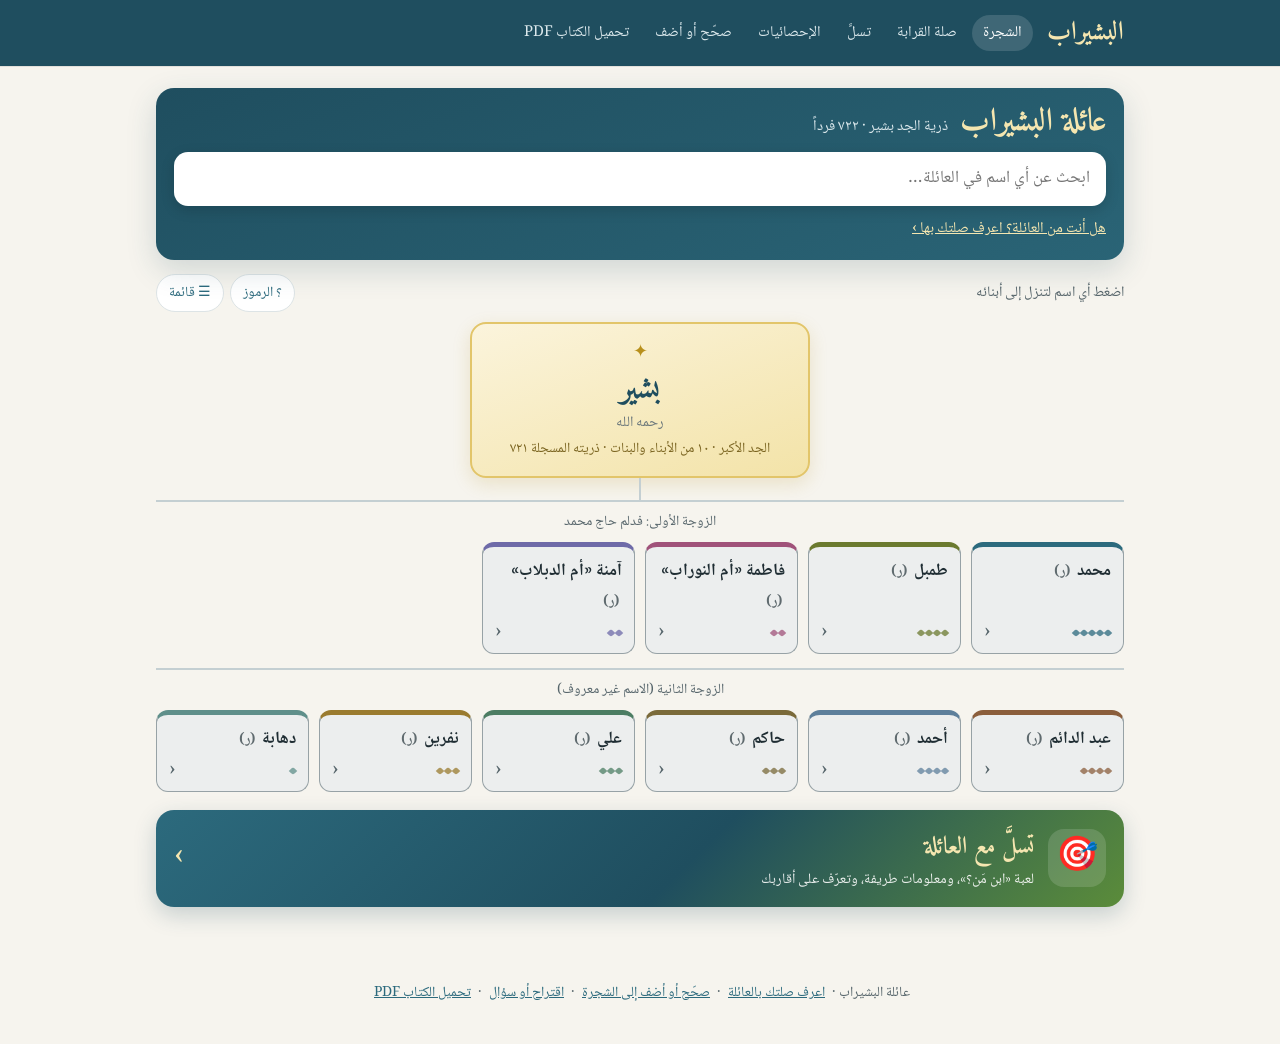
==== commit 522cdf3b: "بقية أبناء شريفة دياب ومحمد علي إدريس من رسالة دياب حسين دياب Co-Authored-By: Claude Opus 5.5 <norep" ====
--- a/index.html
+++ b/index.html
@@ -544,7 +544,7 @@
 </div></div>
 
 <script>
-const DATA = {"people": [{"id": "0", "name": "بشير", "gender": "ذكر", "father": null, "mother": null, "father_txt": "", "group": "", "spouse": "فدلم حاج محمد، وزوجة أخرى", "notes": "الجد الأكبر", "dead": true, "unknown": "", "alias": "", "kids": ["1", "0.2", "0.6", "0.7", "0.5", "0.3", "0.4", "0.8", "0.9", "0.10"]}, {"id": "1", "name": "محمد", "gender": "ذكر", "father": "0", "mother": null, "father_txt": "", "group": "الزوجة الأولى: فدلم حاج محمد", "spouse": "", "notes": "", "dead": true, "unknown": "", "alias": "", "kids": ["1.5", "1.6", "1.8", "1.15", "1.17", "1.18", "1.1", "1.2", "1.4", "1.9", "1.10", "1.11", "1.12", "1.13", "1.14"]}, {"id": "0.2", "name": "طمبل", "gender": "ذكر", "father": "0", "mother": null, "father_txt": "", "group": "الزوجة الأولى: فدلم حاج محمد", "spouse": "", "notes": "", "dead": true, "unknown": "", "alias": "", "kids": ["0.2.1"]}, {"id": "0.6", "name": "فاطمة", "gender": "أنثى", "father": "0", "mother": null, "father_txt": "", "group": "الزوجة الأولى: فدلم حاج محمد", "spouse": "محمد صالح إدريس محمد أبو بكر", "notes": "الأم الكبرى للنوراب", "dead": true, "unknown": "", "alias": "أم النوراب", "kids": ["0.6.1", "0.6.2", "0.6.3", "0.6.4", "0.6.5", "0.6.6", "0.6.7", "0.6.8"]}, {"id": "0.7", "name": "آمنة", "gender": "أنثى", "father": "0", "mother": null, "father_txt": "", "group": "الزوجة الأولى: فدلم حاج محمد", "spouse": "فرح", "notes": "الأم الكبرى للدبلاب أهل دبلة", "dead": true, "unknown": "", "alias": "أم الدبلاب", "kids": ["0.7.1", "0.7.2", "0.7.3", "0.7.4"]}, {"id": "0.3", "name": "أحمد", "gender": "ذكر", "father": "0", "mother": null, "father_txt": "", "group": "الزوجة الثانية", "spouse": "", "notes": "", "dead": true, "unknown": "", "alias": "", "kids": ["0.3.2", "0.3.1", "0.3.3", "0.3.4"]}, {"id": "0.4", "name": "حاكم", "gender": "ذكر", "father": "0", "mother": null, "father_txt": "", "group": "الزوجة الثانية", "spouse": "", "notes": "", "dead": true, "unknown": "", "alias": "", "kids": ["0.4.1", "0.4.2", "0.4.3", "0.4.4", "0.4.5"]}, {"id": "0.5", "name": "عبد الدائم", "gender": "ذكر", "father": "0", "mother": null, "father_txt": "", "group": "الزوجة الثانية", "spouse": "زوجة من حامدنارتي، وفاطمة «كلتوم»", "notes": "", "dead": true, "unknown": "", "alias": "", "kids": ["0.5.3", "0.5.4", "0.5.5", "0.5.1", "0.5.2", "0.5.6", "0.5.7"]}, {"id": "0.8", "name": "علي", "gender": "ذكر", "father": "0", "mother": null, "father_txt": "", "group": "الزوجة الثانية", "spouse": "فاطمة إدريس «كلتوم»", "notes": "", "dead": true, "unknown": "", "alias": "", "kids": ["0.8.1", "0.8.2", "0.8.3"]}, {"id": "1.1", "name": "دياب", "gender": "ذكر", "father": "1", "mother": null, "father_txt": "", "group": "الزوجة الثانية: كلتوم", "spouse": "روضة الطاهر، وزينب فضل حرنان", "notes": "", "dead": true, "unknown": "", "alias": "", "kids": ["1.1.7", "1.1.8", "1.1.9", "1.1.1", "1.1.2", "1.1.3", "1.1.4", "1.1.5", "1.1.6", "1.1.10"]}, {"id": "1.2", "name": "عثمان", "gender": "ذكر", "father": "1", "mother": null, "father_txt": "", "group": "الزوجة الثانية: كلتوم", "spouse": "آمنة فضل إسماعيل، وزينب الملك طمبل", "notes": "زوجته آمنة فضل إسماعيل من قبيلة محسية", "dead": true, "unknown": "", "alias": "", "kids": ["1.2.2", "1.2.3", "1.2.1", "1.2.4", "1.2.5"]}, {"id": "1.4", "name": "عجائب", "gender": "أنثى", "father": "1", "mother": null, "father_txt": "", "group": "الزوجة الثانية: كلتوم", "spouse": "حسين طمبل بشير", "notes": "", "dead": true, "unknown": "", "alias": "", "kids": ["0.2.1.1", "0.2.1.2", "0.2.1.3", "0.2.1.4"]}, {"id": "1.5", "name": "خيري", "gender": "ذكر", "father": "1", "mother": null, "father_txt": "", "group": "الزوجة الأولى: شُمَّة", "spouse": "ستنا عمر", "notes": "", "dead": true, "unknown": "", "alias": "", "kids": ["1.5.2", "1.5.1", "1.5.6", "1.5.5", "1.5.3", "1.5.4"]}, {"id": "1.6", "name": "عبد الله", "gender": "ذكر", "father": "1", "mother": null, "father_txt": "", "group": "الزوجة الأولى: شُمَّة", "spouse": "زينب الملك طمبل، وآمنة الطاهر", "notes": "زوجته آمنة الطاهر من جزيرة أرتقاشا", "dead": true, "unknown": "", "alias": "عبدون", "kids": ["1.6.1", "1.6.4", "1.6.5", "1.6.6", "1.6.7", "1.6.8", "1.6.9", "1.6.10", "1.6.2"]}, {"id": "1.8", "name": "إدريس", "gender": "ذكر", "father": "1", "mother": null, "father_txt": "", "group": "الزوجة الأولى: شُمَّة", "spouse": "عائشة أبكر", "notes": "", "dead": true, "unknown": "", "alias": "", "kids": ["1.8.3", "1.8.1", "1.8.2", "1.8.4"]}, {"id": "1.9", "name": "شريف", "gender": "ذكر", "father": "1", "mother": null, "father_txt": "", "group": "الزوجة الثالثة: آمنة الحاج", "spouse": "جارة أحمد بشير (ر)", "notes": "", "dead": true, "unknown": "", "alias": "", "kids": ["1.9.1", "1.9.2"]}, {"id": "1.10", "name": "بشير", "gender": "ذكر", "father": "1", "mother": null, "father_txt": "", "group": "الزوجة الثالثة: آمنة الحاج", "spouse": "أم الحسين إدريس، وفاطمة فتح الرحمن، وسعدية", "notes": "", "dead": true, "unknown": "", "alias": "", "kids": ["1.10.2", "1.10.3", "1.10.1", "1.10.4", "1.10.5", "1.10.6", "1.10.7"]}, {"id": "1.11", "name": "فضل", "gender": "ذكر", "father": "1", "mother": null, "father_txt": "", "group": "الزوجة الثالثة: آمنة الحاج", "spouse": "ستنا عبد الدائم بشير، ومكة الزين حاكم بشير، وسعيدة ساتي، وفاطمة عثمان", "notes": "", "dead": true, "unknown": "", "alias": "", "kids": ["1.11.2", "1.11.1", "1.11.4", "1.11.5", "1.11.7", "1.11.6", "1.11.3"]}, {"id": "1.12", "name": "محمد عثمان", "gender": "ذكر", "father": "1", "mother": null, "father_txt": "", "group": "الزوجة الثالثة: آمنة الحاج", "spouse": "فاطمة حمد وديدي", "notes": "", "dead": true, "unknown": "", "alias": "", "kids": ["1.12.1", "1.12.2", "1.12.3", "1.12.4", "1.12.5", "1.12.6", "1.12.7", "1.12.8", "1.12.9"]}, {"id": "1.13", "name": "فاطمة", "gender": "أنثى", "father": "1", "mother": null, "father_txt": "", "group": "الزوجة الثالثة: آمنة الحاج", "spouse": "", "notes": "", "dead": true, "unknown": "", "alias": "دوشة", "kids": ["1.13.1", "1.13.2", "1.13.3", "1.13.4"]}, {"id": "1.14", "name": "فدلم", "gender": "أنثى", "father": "1", "mother": null, "father_txt": "", "group": "الزوجة الثالثة: آمنة الحاج", "spouse": "أحمد أنقراوي", "notes": "", "dead": true, "unknown": "", "alias": "", "kids": ["1.14.1"]}, {"id": "1.15", "name": "عباس", "gender": "ذكر", "father": "1", "mother": null, "father_txt": "", "group": "الزوجة الأولى: شُمَّة", "spouse": "", "notes": "هاجر إلى مصر، وهو مفقود لا يُعرف عنه شيء", "dead": false, "unknown": "", "alias": "", "missing": true, "kids": []}, {"id": "1.8.1", "name": "عبد الله", "gender": "ذكر", "father": "1.8", "mother": null, "father_txt": "", "group": "", "spouse": "دهابة بشير", "notes": "", "dead": true, "unknown": "", "alias": "", "kids": ["1.10.5.1", "1.10.5.2", "1.10.5.3", "1.10.5.4", "1.10.5.5"]}, {"id": "1.9.1", "name": "الحاج محمد", "gender": "ذكر", "father": "1.9", "mother": "0.3.1", "father_txt": "", "group": "", "spouse": "نعمات محمد عثمان محمد بشير", "notes": "", "dead": false, "unknown": "", "alias": "حانجمت", "kids": ["1.12.6.1", "1.12.6.2", "1.12.6.3", "1.12.6.4", "1.12.6.5", "1.12.6.6", "1.12.6.7"]}, {"id": "1.9.2", "name": "محمد", "gender": "ذكر", "father": "1.9", "mother": "0.3.1", "father_txt": "", "group": "", "spouse": "ليبة بشير", "notes": "", "dead": false, "unknown": "", "alias": "", "kids": ["1.10.4.1", "1.10.4.2", "1.10.4.3", "1.10.4.4", "1.10.4.5", "1.10.4.6", "1.10.4.7"]}, {"id": "1.11.1", "name": "عبد الدائم", "gender": "ذكر", "father": "1.11", "mother": "0.4.5", "father_txt": "", "group": "الزوجة الثانية: مكة الزين حاكم بشير", "spouse": "", "notes": "", "dead": true, "unknown": "", "alias": "", "kids": []}, {"id": "1.11.2", "name": "محمد", "gender": "ذكر", "father": "1.11", "mother": "0.5.7", "father_txt": "", "group": "الزوجة الأولى: ستنا عبد الدائم بشير", "spouse": "آمنة بشير", "notes": "", "dead": true, "unknown": "", "alias": "", "kids": ["1.10.3.1", "1.10.3.2", "1.10.3.3", "1.10.3.4", "1.10.3.5", "1.10.3.6", "1.10.3.7", "1.10.3.8"]}, {"id": "1.11.3", "name": "صلاح", "gender": "ذكر", "father": "1.11", "mother": null, "father_txt": "", "group": "الزوجة الرابعة: فاطمة عثمان", "spouse": "شريفة حسن حسين طمبل، وستنا الحاج سعيد", "notes": "له زوجتان", "dead": true, "unknown": "", "alias": "", "kids": ["1.11.3.5", "1.11.3.1", "1.11.3.2", "1.11.3.3", "1.11.3.4", "1.11.3.6", "1.11.3.8", "1.11.3.10", "1.11.3.7", "1.11.3.9"]}, {"id": "1.11.3.1", "name": "طارق", "gender": "ذكر", "father": "1.11.3", "mother": "0.2.1.3.6", "father_txt": "", "group": "الزوجة الأولى: شريفة حسن حسين طمبل", "spouse": "", "notes": "", "dead": false, "unknown": "", "alias": "", "kids": ["1.11.3.1.1"]}, {"id": "1.11.3.2", "name": "معاوية", "gender": "ذكر", "father": "1.11.3", "mother": "0.2.1.3.6", "father_txt": "", "group": "الزوجة الأولى: شريفة حسن حسين طمبل", "spouse": "", "notes": "", "dead": false, "unknown": "", "alias": "", "kids": []}, {"id": "1.11.3.3", "name": "سلوى", "gender": "أنثى", "father": "1.11.3", "mother": "0.2.1.3.6", "father_txt": "", "group": "الزوجة الأولى: شريفة حسن حسين طمبل", "spouse": "", "notes": "", "dead": false, "unknown": "", "alias": "", "kids": ["1.11.3.3.1"]}, {"id": "1.11.3.4", "name": "إيمان", "gender": "أنثى", "father": "1.11.3", "mother": "0.2.1.3.6", "father_txt": "", "group": "الزوجة الأولى: شريفة حسن حسين طمبل", "spouse": "", "notes": "", "dead": false, "unknown": "", "alias": "", "kids": []}, {"id": "1.11.3.5", "name": "عمر", "gender": "ذكر", "father": "1.11.3", "mother": "0.2.1.3.6", "father_txt": "", "group": "الزوجة الأولى: شريفة حسن حسين طمبل", "spouse": "", "notes": "", "dead": true, "unknown": "", "alias": "", "kids": []}, {"id": "1.11.3.6", "name": "محمد", "gender": "ذكر", "father": "1.11.3", "mother": null, "father_txt": "", "group": "الزوجة الثانية: ستنا الحاج سعيد", "spouse": "شيماء الطيب", "notes": "", "dead": false, "unknown": "ابن آخر وبنتان (غير مؤكد)", "alias": "", "kids": ["1.10.4.3.1.1"]}, {"id": "1.11.3.7", "name": "تقوى", "gender": "أنثى", "father": "1.11.3", "mother": "0.2.1.3.6", "father_txt": "", "group": "الزوجة الثانية: ستنا الحاج سعيد", "spouse": "", "notes": "", "dead": false, "unknown": "", "alias": "", "kids": []}, {"id": "1.11.3.8", "name": "فضل", "gender": "ذكر", "father": "1.11.3", "mother": null, "father_txt": "", "group": "الزوجة الثانية: ستنا الحاج سعيد", "spouse": "", "notes": "", "dead": false, "unknown": "", "alias": "", "kids": []}, {"id": "1.11.3.9", "name": "ريم", "gender": "أنثى", "father": "1.11.3", "mother": null, "father_txt": "", "group": "الزوجة الثانية: ستنا الحاج سعيد", "spouse": "", "notes": "", "dead": false, "unknown": "", "alias": "", "kids": []}, {"id": "1.11.3.1.1", "name": "عمر", "gender": "ذكر", "father": "1.11.3.1", "mother": null, "father_txt": "", "group": "", "spouse": "", "notes": "", "dead": false, "unknown": "", "alias": "", "kids": []}, {"id": "1.11.4", "name": "بشير", "gender": "ذكر", "father": "1.11", "mother": null, "father_txt": "", "group": "الزوجة الثالثة: سعيدة ساتي", "spouse": "", "notes": "", "dead": true, "unknown": "", "alias": "", "kids": ["1.11.4.1", "1.11.4.2", "1.11.4.3", "1.11.4.4", "1.11.4.5"]}, {"id": "1.11.4.1", "name": "رامي", "gender": "ذكر", "father": "1.11.4", "mother": null, "father_txt": "", "group": "", "spouse": "", "notes": "", "dead": false, "unknown": "", "alias": "", "kids": []}, {"id": "1.11.4.2", "name": "ريماز", "gender": "أنثى", "father": "1.11.4", "mother": null, "father_txt": "", "group": "", "spouse": "", "notes": "", "dead": false, "unknown": "", "alias": "", "kids": []}, {"id": "1.11.4.3", "name": "سعيدة", "gender": "أنثى", "father": "1.11.4", "mother": null, "father_txt": "", "group": "", "spouse": "", "notes": "", "dead": false, "unknown": "", "alias": "", "kids": []}, {"id": "1.11.4.4", "name": "رفيدة", "gender": "أنثى", "father": "1.11.4", "mother": null, "father_txt": "", "group": "", "spouse": "", "notes": "", "dead": false, "unknown": "", "alias": "", "kids": []}, {"id": "1.11.4.5", "name": "أبرار", "gender": "أنثى", "father": "1.11.4", "mother": null, "father_txt": "", "group": "", "spouse": "", "notes": "", "dead": false, "unknown": "", "alias": "", "kids": []}, {"id": "1.11.5", "name": "مهدي", "gender": "ذكر", "father": "1.11", "mother": null, "father_txt": "", "group": "الزوجة الثالثة: سعيدة ساتي", "spouse": "حفصة طمبل عثمان (ر)", "notes": "", "dead": false, "unknown": "", "alias": "", "kids": ["1.11.5.1", "1.11.5.2", "1.11.5.3", "1.11.5.4", "1.11.5.5", "1.11.5.6"]}, {"id": "1.11.5.1", "name": "عبد السميع", "gender": "ذكر", "father": "1.11.5", "mother": "1.2.5.5", "father_txt": "", "group": "", "spouse": "", "notes": "", "dead": false, "unknown": "", "alias": "", "kids": []}, {"id": "1.11.5.2", "name": "محمد", "gender": "ذكر", "father": "1.11.5", "mother": "1.2.5.5", "father_txt": "", "group": "", "spouse": "", "notes": "", "dead": false, "unknown": "", "alias": "", "kids": []}, {"id": "1.11.5.3", "name": "صباح", "gender": "أنثى", "father": "1.11.5", "mother": "1.2.5.5", "father_txt": "", "group": "", "spouse": "", "notes": "", "dead": false, "unknown": "", "alias": "", "kids": []}, {"id": "1.11.5.4", "name": "صفاء", "gender": "أنثى", "father": "1.11.5", "mother": "1.2.5.5", "father_txt": "", "group": "", "spouse": "", "notes": "", "dead": false, "unknown": "", "alias": "", "kids": []}, {"id": "1.11.5.5", "name": "معتصم", "gender": "ذكر", "father": "1.11.5", "mother": "1.2.5.5", "father_txt": "", "group": "", "spouse": "", "notes": "", "dead": false, "unknown": "", "alias": "", "kids": []}, {"id": "1.11.5.6", "name": "مهند", "gender": "ذكر", "father": "1.11.5", "mother": "1.2.5.5", "father_txt": "", "group": "", "spouse": "", "notes": "", "dead": false, "unknown": "", "alias": "", "kids": []}, {"id": "1.11.6", "name": "نصرة", "gender": "أنثى", "father": "1.11", "mother": null, "father_txt": "", "group": "الزوجة الثالثة: سعيدة ساتي", "spouse": "", "notes": "", "dead": false, "unknown": "", "alias": "", "kids": []}, {"id": "1.11.7", "name": "سيد أحمد", "gender": "ذكر", "father": "1.11", "mother": null, "father_txt": "", "group": "الزوجة الثالثة: سعيدة ساتي", "spouse": "فاطمة محمد دياب محمد بشير", "notes": "", "dead": true, "unknown": "", "alias": "", "kids": ["1.11.7.1", "1.11.7.2", "1.11.7.3", "1.11.7.4"]}, {"id": "1.11.7.1", "name": "ياسر", "gender": "ذكر", "father": "1.11.7", "mother": "1.10.2.5", "father_txt": "", "group": "", "spouse": "", "notes": "", "dead": false, "unknown": "", "alias": "", "kids": []}, {"id": "1.11.7.2", "name": "عمار", "gender": "ذكر", "father": "1.11.7", "mother": "1.10.2.5", "father_txt": "", "group": "", "spouse": "", "notes": "", "dead": false, "unknown": "", "alias": "", "kids": []}, {"id": "1.11.7.3", "name": "أحمد", "gender": "ذكر", "father": "1.11.7", "mother": "1.10.2.5", "father_txt": "", "group": "", "spouse": "", "notes": "", "dead": false, "unknown": "", "alias": "", "kids": []}, {"id": "1.11.7.4", "name": "محمد", "gender": "ذكر", "father": "1.11.7", "mother": "1.10.2.5", "father_txt": "", "group": "", "spouse": "", "notes": "", "dead": false, "unknown": "", "alias": "", "kids": []}, {"id": "1.5.1", "name": "علي", "gender": "ذكر", "father": "1.5", "mother": null, "father_txt": "", "group": "", "spouse": "زينب محمد عثمان محمد بشير، ثم رقية محمد دياب", "notes": "", "dead": false, "unknown": "", "alias": "", "kids": ["1.12.1.2", "1.12.1.3", "1.5.1.1", "1.5.1.2", "1.5.1.3"]}, {"id": "1.5.2", "name": "محمد", "gender": "ذكر", "father": "1.5", "mother": null, "father_txt": "", "group": "", "spouse": "", "notes": "", "dead": false, "unknown": "", "alias": "", "kids": []}, {"id": "1.5.3", "name": "زينب", "gender": "أنثى", "father": "1.5", "mother": null, "father_txt": "", "group": "", "spouse": "محمد «بقارة» عبد الدائم بشير", "notes": "", "dead": false, "unknown": "", "alias": "", "kids": ["1.5.3.1", "1.5.3.2", "1.5.3.3", "1.5.3.4"]}, {"id": "1.5.4", "name": "نفرين", "gender": "أنثى", "father": "1.5", "mother": null, "father_txt": "", "group": "", "spouse": "محمد حسن", "notes": "", "dead": false, "unknown": "", "alias": "شامة", "kids": ["1.5.4.1", "1.5.4.2", "1.5.4.3", "1.5.4.4", "1.5.4.5"]}, {"id": "1.5.1.1", "name": "محمود", "gender": "ذكر", "father": "1.5.1", "mother": null, "father_txt": "", "group": "الزوجة الثانية: رقية محمد دياب", "spouse": "نفيسة عبد المنعم محمد عثمان", "notes": "", "dead": false, "unknown": "", "alias": "", "kids": ["1.12.2.6.1", "1.12.2.6.2", "1.12.2.6.7", "1.12.2.6.3", "1.12.2.6.4", "1.12.2.6.5", "1.12.2.6.6"]}, {"id": "1.6.1", "name": "الحاج محمد", "gender": "ذكر", "father": "1.6", "mother": null, "father_txt": "", "group": "الزوجة: آمنة الطاهر", "spouse": "سبوكة زبير الملك، ونصرة علي", "notes": "زوجته نصرة علي من حامدنارتي", "dead": true, "unknown": "", "alias": "حانجمت", "kids": ["1.6.1.1", "1.6.1.4", "1.6.1.3", "1.6.1.5", "1.6.1.6", "1.6.1.2"]}, {"id": "1.6.1.1", "name": "عبد الله", "gender": "ذكر", "father": "1.6.1", "mother": null, "father_txt": "", "group": "الزوجة الأولى: سبوكة زبير الملك", "spouse": "فاطمة فقيري، ورقية طمبل حسين «اللقية» (ر)، وعائشة عبد الله", "notes": "له ثلاث زوجات", "dead": true, "unknown": "", "alias": "", "kids": ["1.6.1.1.7", "1.6.1.1.8", "1.6.1.1.9", "1.6.1.1.10", "1.6.1.1.11", "1.6.1.1.12", "1.6.1.1.13", "1.6.1.1.14", "1.6.1.1.15", "1.6.1.1.16", "1.6.1.1.17", "1.6.1.1.18", "1.6.1.1.1", "1.6.1.1.2", "1.6.1.1.3", "1.6.1.1.4", "1.6.1.1.5", "1.6.1.1.6", "1.6.1.1.19"]}, {"id": "1.6.1.1.1", "name": "نجوى", "gender": "أنثى", "father": "1.6.1.1", "mother": "0.2.1.2.6", "father_txt": "", "group": "الزوجة الثانية: رقية طمبل «اللقية»", "spouse": "مصطفى حسن", "notes": "كبرى أبنائها", "dead": false, "unknown": "", "alias": "", "kids": ["1.6.1.1.1.1", "1.6.1.1.1.2", "1.6.1.1.1.3", "1.6.1.1.1.4", "1.6.1.1.1.5"]}, {"id": "1.6.1.1.2", "name": "محمد", "gender": "ذكر", "father": "1.6.1.1", "mother": "0.2.1.2.6", "father_txt": "", "group": "الزوجة الثانية: رقية طمبل «اللقية»", "spouse": "", "notes": "", "dead": true, "unknown": "", "alias": "عبدون", "kids": ["1.6.1.1.2.1", "1.6.1.1.2.2", "1.6.1.1.2.3", "1.6.1.1.2.4", "1.6.1.1.2.5", "1.6.1.1.2.6"]}, {"id": "1.6.1.1.3", "name": "كمال", "gender": "ذكر", "father": "1.6.1.1", "mother": "0.2.1.2.6", "father_txt": "", "group": "الزوجة الثانية: رقية طمبل «اللقية»", "spouse": "وداد عبد المنعم محمد عثمان", "notes": "", "dead": false, "unknown": "", "alias": "", "kids": ["1.12.2.3.1", "1.12.2.3.2", "1.12.2.3.3", "1.12.2.3.4", "1.12.2.3.5", "1.12.2.3.6"]}, {"id": "1.6.1.1.4", "name": "إقبال", "gender": "أنثى", "father": "1.6.1.1", "mother": "0.2.1.2.6", "father_txt": "", "group": "الزوجة الثانية: رقية طمبل «اللقية»", "spouse": "", "notes": "", "dead": false, "unknown": "", "alias": "", "kids": []}, {"id": "1.6.1.1.5", "name": "إكرام", "gender": "أنثى", "father": "1.6.1.1", "mother": "0.2.1.2.6", "father_txt": "", "group": "الزوجة الثانية: رقية طمبل «اللقية»", "spouse": "", "notes": "", "dead": false, "unknown": "", "alias": "", "kids": []}, {"id": "1.6.1.1.6", "name": "هاشم", "gender": "ذكر", "father": "1.6.1.1", "mother": "0.2.1.2.6", "father_txt": "", "group": "الزوجة الثانية: رقية طمبل «اللقية»", "spouse": "", "notes": "", "dead": false, "unknown": "", "alias": "", "kids": ["1.6.1.1.6.1", "1.6.1.1.6.2", "1.6.1.1.6.3", "1.6.1.1.6.4"]}, {"id": "1.6.1.1.2.1", "name": "أحمد", "gender": "ذكر", "father": "1.6.1.1.2", "mother": null, "father_txt": "", "group": "", "spouse": "", "notes": "", "dead": false, "unknown": "", "alias": "", "kids": []}, {"id": "1.6.1.1.2.2", "name": "تغريد", "gender": "أنثى", "father": "1.6.1.1.2", "mother": null, "father_txt": "", "group": "", "spouse": "", "notes": "", "dead": false, "unknown": "", "alias": "", "kids": []}, {"id": "1.6.1.1.2.3", "name": "تبيان", "gender": "أنثى", "father": "1.6.1.1.2", "mother": null, "father_txt": "", "group": "", "spouse": "", "notes": "", "dead": false, "unknown": "", "alias": "", "kids": []}, {"id": "1.6.1.1.2.4", "name": "عبد الله", "gender": "ذكر", "father": "1.6.1.1.2", "mother": null, "father_txt": "", "group": "", "spouse": "", "notes": "", "dead": true, "unknown": "", "alias": "", "kids": []}, {"id": "1.6.1.1.2.5", "name": "تسنيم", "gender": "أنثى", "father": "1.6.1.1.2", "mother": null, "father_txt": "", "group": "", "spouse": "", "notes": "", "dead": false, "unknown": "", "alias": "", "kids": []}, {"id": "1.6.1.1.2.6", "name": "الزبير", "gender": "ذكر", "father": "1.6.1.1.2", "mother": null, "father_txt": "", "group": "", "spouse": "", "notes": "", "dead": false, "unknown": "", "alias": "", "kids": []}, {"id": "1.6.1.1.6.1", "name": "براءة", "gender": "أنثى", "father": "1.6.1.1.6", "mother": null, "father_txt": "", "group": "", "spouse": "", "notes": "", "dead": false, "unknown": "", "alias": "", "kids": []}, {"id": "1.6.1.1.6.2", "name": "محمد", "gender": "ذكر", "father": "1.6.1.1.6", "mother": null, "father_txt": "", "group": "", "spouse": "", "notes": "", "dead": false, "unknown": "", "alias": "", "kids": []}, {"id": "1.6.1.1.6.3", "name": "عبد الله", "gender": "ذكر", "father": "1.6.1.1.6", "mother": null, "father_txt": "", "group": "", "spouse": "", "notes": "", "dead": false, "unknown": "", "alias": "", "kids": []}, {"id": "1.6.1.1.6.4", "name": "هبة", "gender": "أنثى", "father": "1.6.1.1.6", "mother": null, "father_txt": "", "group": "", "spouse": "", "notes": "", "dead": false, "unknown": "", "alias": "", "kids": []}, {"id": "1.6.1.1.1.1", "name": "مبشر", "gender": "ذكر", "father": null, "mother": "1.6.1.1.1", "father_txt": "مصطفى حسن", "group": "", "spouse": "", "notes": "", "dead": false, "unknown": "", "alias": "", "kids": []}, {"id": "1.6.1.1.1.2", "name": "آمنة", "gender": "أنثى", "father": null, "mother": "1.6.1.1.1", "father_txt": "مصطفى حسن", "group": "", "spouse": "", "notes": "", "dead": false, "unknown": "", "alias": "", "kids": []}, {"id": "1.6.1.1.1.3", "name": "مصعب", "gender": "ذكر", "father": null, "mother": "1.6.1.1.1", "father_txt": "مصطفى حسن", "group": "", "spouse": "", "notes": "", "dead": false, "unknown": "", "alias": "", "kids": []}, {"id": "1.6.1.1.1.4", "name": "عبد الله", "gender": "ذكر", "father": null, "mother": "1.6.1.1.1", "father_txt": "مصطفى حسن", "group": "", "spouse": "", "notes": "", "dead": false, "unknown": "", "alias": "", "kids": []}, {"id": "1.6.1.1.1.5", "name": "نصر الدين", "gender": "ذكر", "father": null, "mother": "1.6.1.1.1", "father_txt": "مصطفى حسن", "group": "", "spouse": "", "notes": "", "dead": false, "unknown": "", "alias": "", "kids": []}, {"id": "1.10.1", "name": "محمد", "gender": "ذكر", "father": "1.10", "mother": null, "father_txt": "", "group": "الزوجة الأولى: أم الحسين إدريس", "spouse": "أم الملك محمد عثمان", "notes": "", "dead": true, "unknown": "", "alias": "", "kids": ["1.10.1.1", "1.10.1.2", "1.10.1.3", "1.10.1.4", "1.10.1.5", "1.10.1.7", "1.10.1.6"]}, {"id": "1.10.2", "name": "جارة", "gender": "أنثى", "father": "1.10", "mother": null, "father_txt": "", "group": "الزوجة الأولى: أم الحسين إدريس", "spouse": "محمد دياب محمد بشير", "notes": "", "dead": true, "unknown": "", "alias": "", "kids": ["1.10.2.1", "1.10.2.2", "1.10.2.3", "1.10.2.4", "1.10.2.5"]}, {"id": "1.10.3", "name": "آمنة", "gender": "أنثى", "father": "1.10", "mother": null, "father_txt": "", "group": "الزوجة الأولى: أم الحسين إدريس", "spouse": "محمد فضل محمد بشير", "notes": "", "dead": true, "unknown": "", "alias": "", "kids": ["1.10.3.1", "1.10.3.2", "1.10.3.3", "1.10.3.4", "1.10.3.5", "1.10.3.6", "1.10.3.7", "1.10.3.8"]}, {"id": "1.10.4", "name": "ليبة", "gender": "أنثى", "father": "1.10", "mother": null, "father_txt": "", "group": "الزوجة الأولى: أم الحسين إدريس", "spouse": "محمد شريف محمد بشير", "notes": "", "dead": true, "unknown": "", "alias": "", "kids": ["1.10.4.1", "1.10.4.2", "1.10.4.3", "1.10.4.4", "1.10.4.5", "1.10.4.6", "1.10.4.7"]}, {"id": "1.10.5", "name": "دهابة", "gender": "أنثى", "father": "1.10", "mother": null, "father_txt": "", "group": "الزوجة الأولى: أم الحسين إدريس", "spouse": "عبد الله إدريس محمد بشير", "notes": "", "dead": true, "unknown": "", "alias": "", "kids": ["1.10.5.1", "1.10.5.2", "1.10.5.3", "1.10.5.4", "1.10.5.5"]}, {"id": "1.10.6", "name": "علي", "gender": "ذكر", "father": "1.10", "mother": null, "father_txt": "", "group": "الزوجة الثانية: فاطمة فتح الرحمن", "spouse": "سميرة عبد الله الحاج", "notes": "", "dead": true, "unknown": "", "alias": "", "kids": ["1.10.6.1", "1.10.6.2", "1.10.6.3", "1.10.6.4", "1.10.6.5", "1.10.6.7", "1.10.6.6", "1.10.6.10", "1.10.6.8", "1.10.6.9"]}, {"id": "1.10.1.1", "name": "بشير", "gender": "ذكر", "father": "1.10.1", "mother": "1.12.3", "father_txt": "", "group": "", "spouse": "نجاة عبد المنعم محمد عثمان", "notes": "", "dead": false, "unknown": "", "alias": "", "kids": ["1.10.1.1.1", "1.10.1.1.2", "1.10.1.1.3", "1.10.1.1.4", "1.10.1.1.5"]}, {"id": "1.10.1.2", "name": "الفاضل", "gender": "ذكر", "father": "1.10.1", "mother": "1.12.3", "father_txt": "", "group": "", "spouse": "", "notes": "", "dead": false, "unknown": "", "alias": "", "kids": ["1.10.1.2.1", "1.10.1.2.2"]}, {"id": "1.10.1.3", "name": "خضر", "gender": "ذكر", "father": "1.10.1", "mother": "1.12.3", "father_txt": "", "group": "", "spouse": "", "notes": "له أربع زوجات", "dead": false, "unknown": "اثنان من الزوجة الثانية لم تُذكر أسماؤهما", "alias": "", "kids": ["1.10.1.3.1", "1.10.1.3.2", "1.10.1.3.3", "1.10.1.3.4", "1.10.1.3.5", "1.10.1.3.6", "1.10.1.3.7", "1.10.1.3.8", "1.10.1.3.9", "1.10.1.3.10", "1.10.1.3.11", "1.10.1.3.12", "1.10.1.3.13", "1.10.1.3.14"]}, {"id": "1.10.1.4", "name": "عواطف", "gender": "أنثى", "father": "1.10.1", "mother": "1.12.3", "father_txt": "", "group": "", "spouse": "ناجي إدريس حامد", "notes": "", "dead": false, "unknown": "", "alias": "", "kids": ["1.10.1.4.1", "1.10.1.4.2", "1.10.1.4.3"]}, {"id": "1.10.1.5", "name": "أحلام", "gender": "أنثى", "father": "1.10.1", "mother": "1.12.3", "father_txt": "", "group": "", "spouse": "", "notes": "ليس لديها أبناء", "dead": false, "unknown": "", "alias": "", "kids": []}, {"id": "1.10.1.6", "name": "عبد القادر", "gender": "ذكر", "father": "1.10.1", "mother": "1.12.3", "father_txt": "", "group": "", "spouse": "", "notes": "", "dead": false, "unknown": "", "alias": "", "kids": ["1.10.1.6.1", "1.10.1.6.2", "1.10.1.6.3"]}, {"id": "1.10.1.1.1", "name": "محمد", "gender": "ذكر", "father": "1.10.1.1", "mother": "1.12.2.2", "father_txt": "", "group": "", "spouse": "", "notes": "", "dead": false, "unknown": "", "alias": "", "kids": ["1.10.1.1.1.1"]}, {"id": "1.10.1.1.2", "name": "معاذ", "gender": "ذكر", "father": "1.10.1.1", "mother": "1.12.2.2", "father_txt": "", "group": "", "spouse": "", "notes": "", "dead": false, "unknown": "", "alias": "", "kids": ["1.10.1.1.2.1", "1.10.1.1.2.2"]}, {"id": "1.10.1.1.3", "name": "ماريا", "gender": "أنثى", "father": "1.10.1.1", "mother": "1.12.2.2", "father_txt": "", "group": "", "spouse": "", "notes": "لم تتزوج بعد", "dead": false, "unknown": "", "alias": "", "kids": []}, {"id": "1.10.1.1.4", "name": "عبد الله", "gender": "ذكر", "father": "1.10.1.1", "mother": "1.12.2.2", "father_txt": "", "group": "", "spouse": "", "notes": "", "dead": false, "unknown": "", "alias": "", "kids": ["1.10.1.1.4.1"]}, {"id": "1.10.1.1.5", "name": "عبد الهادي", "gender": "ذكر", "father": "1.10.1.1", "mother": "1.12.2.2", "father_txt": "", "group": "", "spouse": "", "notes": "لم يتزوج بعد", "dead": false, "unknown": "", "alias": "", "kids": []}, {"id": "1.10.1.1.1.1", "name": "أسامة", "gender": "ذكر", "father": "1.10.1.1.1", "mother": null, "father_txt": "", "group": "", "spouse": "", "notes": "", "dead": false, "unknown": "", "alias": "", "kids": []}, {"id": "1.10.1.1.2.1", "name": "جود", "gender": "أنثى", "father": "1.10.1.1.2", "mother": null, "father_txt": "", "group": "", "spouse": "", "notes": "", "dead": false, "unknown": "", "alias": "", "kids": []}, {"id": "1.10.1.1.2.2", "name": "نجاة", "gender": "أنثى", "father": "1.10.1.1.2", "mother": null, "father_txt": "", "group": "", "spouse": "", "notes": "", "dead": false, "unknown": "", "alias": "", "kids": []}, {"id": "1.10.1.1.4.1", "name": "أيهم", "gender": "ذكر", "father": "1.10.1.1.4", "mother": null, "father_txt": "", "group": "", "spouse": "", "notes": "", "dead": false, "unknown": "", "alias": "", "kids": []}, {"id": "1.10.1.2.1", "name": "محمد", "gender": "ذكر", "father": "1.10.1.2", "mother": null, "father_txt": "", "group": "", "spouse": "", "notes": "", "dead": false, "unknown": "", "alias": "", "kids": []}, {"id": "1.10.1.2.2", "name": "شيماء", "gender": "أنثى", "father": "1.10.1.2", "mother": null, "father_txt": "", "group": "", "spouse": "", "notes": "", "dead": false, "unknown": "", "alias": "", "kids": []}, {"id": "1.10.1.3.1", "name": "علاء الدين", "gender": "ذكر", "father": "1.10.1.3", "mother": null, "father_txt": "", "group": "الزوجة الأولى", "spouse": "", "notes": "", "dead": false, "unknown": "", "alias": "", "kids": []}, {"id": "1.10.1.3.2", "name": "هند", "gender": "أنثى", "father": "1.10.1.3", "mother": null, "father_txt": "", "group": "الزوجة الأولى", "spouse": "", "notes": "", "dead": false, "unknown": "", "alias": "", "kids": []}, {"id": "1.10.1.3.3", "name": "عبد الرحمن", "gender": "ذكر", "father": "1.10.1.3", "mother": null, "father_txt": "", "group": "الزوجة الأولى", "spouse": "", "notes": "", "dead": false, "unknown": "", "alias": "", "kids": []}, {"id": "1.10.1.3.4", "name": "يعقوب", "gender": "ذكر", "father": "1.10.1.3", "mother": null, "father_txt": "", "group": "الزوجة الأولى", "spouse": "", "notes": "", "dead": false, "unknown": "", "alias": "", "kids": []}, {"id": "1.10.1.3.5", "name": "هيام", "gender": "أنثى", "father": "1.10.1.3", "mother": null, "father_txt": "", "group": "الزوجة الأولى", "spouse": "", "notes": "", "dead": false, "unknown": "", "alias": "", "kids": []}, {"id": "1.10.1.3.6", "name": "مؤيد", "gender": "ذكر", "father": "1.10.1.3", "mother": null, "father_txt": "", "group": "الزوجة الأولى", "spouse": "", "notes": "", "dead": false, "unknown": "", "alias": "", "kids": []}, {"id": "1.10.1.3.7", "name": "محمد", "gender": "ذكر", "father": "1.10.1.3", "mother": null, "father_txt": "", "group": "الزوجة الأولى", "spouse": "", "notes": "", "dead": false, "unknown": "", "alias": "", "kids": []}, {"id": "1.10.1.3.8", "name": "مروة", "gender": "أنثى", "father": "1.10.1.3", "mother": null, "father_txt": "", "group": "الزوجة الأولى", "spouse": "", "notes": "", "dead": false, "unknown": "", "alias": "", "kids": []}, {"id": "1.10.1.3.9", "name": "عبد الله", "gender": "ذكر", "father": "1.10.1.3", "mother": null, "father_txt": "", "group": "الزوجة الثانية", "spouse": "", "notes": "", "dead": false, "unknown": "", "alias": "", "kids": []}, {"id": "1.10.1.3.10", "name": "الحارث", "gender": "ذكر", "father": "1.10.1.3", "mother": null, "father_txt": "", "group": "الزوجة الثانية", "spouse": "", "notes": "", "dead": false, "unknown": "", "alias": "", "kids": []}, {"id": "1.10.1.3.11", "name": "سارة", "gender": "أنثى", "father": "1.10.1.3", "mother": null, "father_txt": "", "group": "الزوجة الثانية", "spouse": "", "notes": "", "dead": false, "unknown": "", "alias": "", "kids": []}, {"id": "1.10.1.3.12", "name": "همام", "gender": "ذكر", "father": "1.10.1.3", "mother": null, "father_txt": "", "group": "الزوجة الثانية", "spouse": "", "notes": "", "dead": false, "unknown": "", "alias": "", "kids": []}, {"id": "1.10.1.3.13", "name": "فاطمة", "gender": "أنثى", "father": "1.10.1.3", "mother": "1.6.1.1.17", "father_txt": "", "group": "الزوجة الثالثة: منى عبد الله", "spouse": "", "notes": "البنت الوحيدة للزوجة الثالثة", "dead": false, "unknown": "", "alias": "", "kids": []}, {"id": "1.10.1.3.14", "name": "حسن", "gender": "ذكر", "father": "1.10.1.3", "mother": null, "father_txt": "", "group": "الزوجة الرابعة", "spouse": "", "notes": "", "dead": false, "unknown": "", "alias": "", "kids": []}, {"id": "1.10.1.4.1", "name": "وفاء", "gender": "أنثى", "father": null, "mother": "1.10.1.4", "father_txt": "ناجي إدريس حامد", "group": "", "spouse": "", "notes": "", "dead": false, "unknown": "", "alias": "", "kids": []}, {"id": "1.10.1.4.2", "name": "محمد", "gender": "ذكر", "father": null, "mother": "1.10.1.4", "father_txt": "ناجي إدريس حامد", "group": "", "spouse": "", "notes": "", "dead": false, "unknown": "", "alias": "", "kids": []}, {"id": "1.10.1.4.3", "name": "مزمل", "gender": "ذكر", "father": null, "mother": "1.10.1.4", "father_txt": "ناجي إدريس حامد", "group": "", "spouse": "", "notes": "", "dead": false, "unknown": "", "alias": "", "kids": []}, {"id": "1.10.1.6.1", "name": "شهد", "gender": "أنثى", "father": "1.10.1.6", "mother": null, "father_txt": "", "group": "", "spouse": "", "notes": "", "dead": false, "unknown": "", "alias": "", "kids": []}, {"id": "1.10.1.6.2", "name": "شذى", "gender": "أنثى", "father": "1.10.1.6", "mother": null, "father_txt": "", "group": "", "spouse": "", "notes": "", "dead": false, "unknown": "", "alias": "", "kids": []}, {"id": "1.10.1.6.3", "name": "شجن", "gender": "أنثى", "father": "1.10.1.6", "mother": null, "father_txt": "", "group": "", "spouse": "", "notes": "", "dead": false, "unknown": "", "alias": "", "kids": []}, {"id": "1.10.3.1", "name": "فاطمة", "gender": "أنثى", "father": "1.11.2", "mother": "1.10.3", "father_txt": "", "group": "", "spouse": "", "notes": "", "dead": true, "unknown": "", "alias": "", "kids": []}, {"id": "1.10.3.2", "name": "سارة", "gender": "أنثى", "father": "1.11.2", "mother": "1.10.3", "father_txt": "", "group": "", "spouse": "", "notes": "", "dead": false, "unknown": "", "alias": "", "kids": []}, {"id": "1.10.3.3", "name": "زبير", "gender": "ذكر", "father": "1.11.2", "mother": "1.10.3", "father_txt": "", "group": "", "spouse": "", "notes": "", "dead": false, "unknown": "", "alias": "", "kids": ["1.10.3.3.1", "1.10.3.3.2", "1.10.3.3.3", "1.10.3.3.4", "1.10.3.3.5", "1.10.3.3.6"]}, {"id": "1.10.3.4", "name": "فضل", "gender": "ذكر", "father": "1.11.2", "mother": "1.10.3", "father_txt": "", "group": "", "spouse": "", "notes": "", "dead": false, "unknown": "بنتان (الأسماء غير مؤكدة)", "alias": "", "kids": []}, {"id": "1.10.3.5", "name": "عازة", "gender": "أنثى", "father": "1.11.2", "mother": "1.10.3", "father_txt": "", "group": "", "spouse": "عبد الرزاق", "notes": "", "dead": false, "unknown": "", "alias": "", "kids": ["1.10.3.5.1", "1.10.3.5.2"]}, {"id": "1.10.3.6", "name": "عفاف", "gender": "أنثى", "father": "1.11.2", "mother": "1.10.3", "father_txt": "", "group": "", "spouse": "علي", "notes": "", "dead": false, "unknown": "", "alias": "", "kids": ["1.10.3.6.1", "1.10.3.6.2", "1.10.3.6.3"]}, {"id": "1.10.3.7", "name": "أحمد", "gender": "ذكر", "father": "1.11.2", "mother": "1.10.3", "father_txt": "", "group": "", "spouse": "", "notes": "", "dead": false, "unknown": "٣ آخرون لم تُعرف أسماؤهم", "alias": "", "kids": ["1.10.3.7.1", "1.10.3.7.2"]}, {"id": "1.10.3.8", "name": "أم سلمى", "gender": "أنثى", "father": "1.11.2", "mother": "1.10.3", "father_txt": "", "group": "", "spouse": "", "notes": "", "dead": false, "unknown": "", "alias": "غنية", "kids": []}, {"id": "1.10.3.3.1", "name": "نصرة", "gender": "أنثى", "father": "1.10.3.3", "mother": null, "father_txt": "", "group": "", "spouse": "", "notes": "", "dead": false, "unknown": "", "alias": "", "kids": []}, {"id": "1.10.3.3.2", "name": "إنصاف", "gender": "أنثى", "father": "1.10.3.3", "mother": null, "father_txt": "", "group": "", "spouse": "", "notes": "", "dead": false, "unknown": "", "alias": "", "kids": []}, {"id": "1.10.3.3.3", "name": "إيناس", "gender": "أنثى", "father": "1.10.3.3", "mother": null, "father_txt": "", "group": "", "spouse": "", "notes": "", "dead": false, "unknown": "", "alias": "", "kids": []}, {"id": "1.10.3.3.4", "name": "محمد", "gender": "ذكر", "father": "1.10.3.3", "mother": null, "father_txt": "", "group": "", "spouse": "", "notes": "", "dead": false, "unknown": "", "alias": "", "kids": []}, {"id": "1.10.3.3.5", "name": "أحمد", "gender": "ذكر", "father": "1.10.3.3", "mother": null, "father_txt": "", "group": "", "spouse": "", "notes": "", "dead": false, "unknown": "", "alias": "", "kids": []}, {"id": "1.10.3.3.6", "name": "أنس", "gender": "ذكر", "father": "1.10.3.3", "mother": null, "father_txt": "", "group": "", "spouse": "", "notes": "", "dead": false, "unknown": "", "alias": "", "kids": []}, {"id": "1.10.3.5.1", "name": "محمد", "gender": "ذكر", "father": null, "mother": "1.10.3.5", "father_txt": "عبد الرزاق", "group": "", "spouse": "", "notes": "", "dead": false, "unknown": "", "alias": "", "kids": []}, {"id": "1.10.3.5.2", "name": "صهيب", "gender": "ذكر", "father": null, "mother": "1.10.3.5", "father_txt": "عبد الرزاق", "group": "", "spouse": "", "notes": "", "dead": false, "unknown": "", "alias": "", "kids": []}, {"id": "1.10.3.6.1", "name": "ندى", "gender": "أنثى", "father": null, "mother": "1.10.3.6", "father_txt": "علي", "group": "", "spouse": "", "notes": "", "dead": false, "unknown": "", "alias": "", "kids": []}, {"id": "1.10.3.6.2", "name": "نور", "gender": "أنثى", "father": null, "mother": "1.10.3.6", "father_txt": "علي", "group": "", "spouse": "", "notes": "", "dead": false, "unknown": "", "alias": "", "kids": []}, {"id": "1.10.3.6.3", "name": "محمد", "gender": "ذكر", "father": null, "mother": "1.10.3.6", "father_txt": "علي", "group": "", "spouse": "", "notes": "", "dead": false, "unknown": "", "alias": "", "kids": []}, {"id": "1.10.3.7.1", "name": "حسام", "gender": "ذكر", "father": "1.10.3.7", "mother": null, "father_txt": "", "group": "", "spouse": "", "notes": "", "dead": false, "unknown": "", "alias": "", "kids": []}, {"id": "1.10.3.7.2", "name": "بشير", "gender": "ذكر", "father": "1.10.3.7", "mother": null, "father_txt": "", "group": "", "spouse": "", "notes": "", "dead": false, "unknown": "", "alias": "", "kids": []}, {"id": "1.10.4.1", "name": "فاطمة", "gender": "أنثى", "father": "1.9.2", "mother": "1.10.4", "father_txt": "", "group": "", "spouse": "", "notes": "", "dead": false, "unknown": "٣ بنات تقريباً وولد", "alias": "ثريا", "kids": []}, {"id": "1.10.4.2", "name": "عبد الله", "gender": "ذكر", "father": "1.9.2", "mother": "1.10.4", "father_txt": "", "group": "", "spouse": "فاطمة علي بشير", "notes": "", "dead": true, "unknown": "", "alias": "", "kids": ["1.10.6.1.1"]}, {"id": "1.10.4.3", "name": "الطيب", "gender": "ذكر", "father": "1.9.2", "mother": "1.10.4", "father_txt": "", "group": "", "spouse": "صباح أحمد حسن", "notes": "", "dead": false, "unknown": "", "alias": "", "kids": ["1.10.4.3.1", "1.10.4.3.2", "1.10.4.3.3", "1.10.4.3.4", "1.10.4.3.5"]}, {"id": "1.10.4.4", "name": "إشراقة", "gender": "أنثى", "father": "1.9.2", "mother": "1.10.4", "father_txt": "", "group": "", "spouse": "أحمد", "notes": "", "dead": false, "unknown": "", "alias": "", "kids": ["1.10.4.4.1", "1.10.4.4.2"]}, {"id": "1.10.4.5", "name": "طلحة", "gender": "ذكر", "father": "1.9.2", "mother": "1.10.4", "father_txt": "", "group": "", "spouse": "", "notes": "", "dead": false, "unknown": "بنت أخرى من الزوجة الثانية", "alias": "", "kids": ["1.10.4.5.1", "1.10.4.5.2"]}, {"id": "1.10.4.6", "name": "نورا", "gender": "أنثى", "father": "1.9.2", "mother": "1.10.4", "father_txt": "", "group": "", "spouse": "", "notes": "متزوجة", "dead": false, "unknown": "", "alias": "", "kids": ["1.10.4.6.1", "1.10.4.6.2", "1.10.4.6.3", "1.10.4.6.4"]}, {"id": "1.10.4.7", "name": "زين العابدين", "gender": "ذكر", "father": "1.9.2", "mother": "1.10.4", "father_txt": "", "group": "", "spouse": "فاطمة خيري علي خيري", "notes": "", "dead": false, "unknown": "", "alias": "الزين", "kids": ["1.10.4.7.1", "1.10.4.7.2", "1.10.4.7.3"]}, {"id": "1.10.4.3.1", "name": "شيماء", "gender": "أنثى", "father": "1.10.4.3", "mother": null, "father_txt": "", "group": "", "spouse": "محمد صلاح فضل محمد بشير", "notes": "", "dead": false, "unknown": "بنتان", "alias": "", "kids": ["1.10.4.3.1.1"]}, {"id": "1.10.4.3.2", "name": "شيراز", "gender": "أنثى", "father": "1.10.4.3", "mother": null, "father_txt": "", "group": "", "spouse": "", "notes": "متزوجة", "dead": false, "unknown": "ابن واحد", "alias": "", "kids": []}, {"id": "1.10.4.3.3", "name": "شذى", "gender": "أنثى", "father": "1.10.4.3", "mother": null, "father_txt": "", "group": "", "spouse": "", "notes": "", "dead": false, "unknown": "", "alias": "", "kids": []}, {"id": "1.10.4.3.4", "name": "الحاج", "gender": "ذكر", "father": "1.10.4.3", "mother": null, "father_txt": "", "group": "", "spouse": "", "notes": "", "dead": false, "unknown": "", "alias": "", "kids": []}, {"id": "1.10.4.3.1.1", "name": "صلاح", "gender": "ذكر", "father": "1.11.3.6", "mother": "1.10.4.3.1", "father_txt": "", "group": "", "spouse": "", "notes": "", "dead": false, "unknown": "", "alias": "", "kids": []}, {"id": "1.10.4.4.1", "name": "فدلم", "gender": "أنثى", "father": null, "mother": "1.10.4.4", "father_txt": "أحمد", "group": "", "spouse": "", "notes": "", "dead": false, "unknown": "", "alias": "", "kids": []}, {"id": "1.10.4.4.2", "name": "آمنة", "gender": "أنثى", "father": null, "mother": "1.10.4.4", "father_txt": "أحمد", "group": "", "spouse": "", "notes": "", "dead": false, "unknown": "", "alias": "", "kids": []}, {"id": "1.10.4.5.1", "name": "ماريا", "gender": "أنثى", "father": "1.10.4.5", "mother": null, "father_txt": "", "group": "الزوجة الأولى", "spouse": "", "notes": "", "dead": false, "unknown": "", "alias": "", "kids": []}, {"id": "1.10.4.5.2", "name": "ليبة", "gender": "أنثى", "father": "1.10.4.5", "mother": null, "father_txt": "", "group": "الزوجة الثانية", "spouse": "", "notes": "", "dead": false, "unknown": "", "alias": "", "kids": []}, {"id": "1.10.4.6.1", "name": "نوسا", "gender": "أنثى", "father": null, "mother": "1.10.4.6", "father_txt": "", "group": "", "spouse": "", "notes": "", "dead": false, "unknown": "", "alias": "", "kids": []}, {"id": "1.10.4.6.2", "name": "ليبة", "gender": "أنثى", "father": null, "mother": "1.10.4.6", "father_txt": "", "group": "", "spouse": "", "notes": "", "dead": false, "unknown": "", "alias": "", "kids": []}, {"id": "1.10.4.6.3", "name": "أحمد", "gender": "ذكر", "father": null, "mother": "1.10.4.6", "father_txt": "", "group": "", "spouse": "", "notes": "", "dead": false, "unknown": "", "alias": "", "kids": []}, {"id": "1.10.4.6.4", "name": "أواب", "gender": "ذكر", "father": null, "mother": "1.10.4.6", "father_txt": "", "group": "", "spouse": "", "notes": "", "dead": false, "unknown": "", "alias": "", "kids": []}, {"id": "1.10.4.7.1", "name": "خالد", "gender": "ذكر", "father": "1.10.4.7", "mother": "1.12.1.2.1", "father_txt": "", "group": "", "spouse": "", "notes": "", "dead": false, "unknown": "", "alias": "", "kids": []}, {"id": "1.10.4.7.2", "name": "أحمد", "gender": "ذكر", "father": "1.10.4.7", "mother": "1.12.1.2.1", "father_txt": "", "group": "", "spouse": "", "notes": "", "dead": false, "unknown": "", "alias": "", "kids": []}, {"id": "1.10.4.7.3", "name": "عبد الله", "gender": "ذكر", "father": "1.10.4.7", "mother": "1.12.1.2.1", "father_txt": "", "group": "", "spouse": "", "notes": "", "dead": false, "unknown": "", "alias": "", "kids": []}, {"id": "1.10.5.1", "name": "عبد الجابر", "gender": "ذكر", "father": "1.8.1", "mother": "1.10.5", "father_txt": "", "group": "", "spouse": "", "notes": "", "dead": true, "unknown": "", "alias": "", "kids": []}, {"id": "1.10.5.2", "name": "عماد", "gender": "ذكر", "father": "1.8.1", "mother": "1.10.5", "father_txt": "", "group": "", "spouse": "", "notes": "", "dead": true, "unknown": "", "alias": "", "kids": []}, {"id": "1.10.5.3", "name": "ماجدة", "gender": "أنثى", "father": "1.8.1", "mother": "1.10.5", "father_txt": "", "group": "", "spouse": "مبارك عبد المنعم حمد الملك (ر)", "notes": "", "dead": false, "unknown": "", "alias": "", "kids": ["1.10.5.3.1", "1.10.5.3.2", "1.10.5.3.3", "1.10.5.3.4"]}, {"id": "1.10.5.4", "name": "هويدة", "gender": "أنثى", "father": "1.8.1", "mother": "1.10.5", "father_txt": "", "group": "", "spouse": "مأمون", "notes": "", "dead": false, "unknown": "بنت أخرى لم يُتأكد من اسمها", "alias": "", "kids": ["1.10.5.4.1", "1.10.5.4.2"]}, {"id": "1.10.5.5", "name": "حياة", "gender": "أنثى", "father": "1.8.1", "mother": "1.10.5", "father_txt": "", "group": "", "spouse": "", "notes": "", "dead": false, "unknown": "", "alias": "", "kids": []}, {"id": "1.10.5.3.1", "name": "محمد", "gender": "ذكر", "father": "1.6.1.3.1", "mother": "1.10.5.3", "father_txt": "", "group": "", "spouse": "", "notes": "", "dead": false, "unknown": "", "alias": "", "kids": []}, {"id": "1.10.5.3.2", "name": "عبد الرحمن", "gender": "ذكر", "father": "1.6.1.3.1", "mother": "1.10.5.3", "father_txt": "", "group": "", "spouse": "", "notes": "", "dead": false, "unknown": "", "alias": "", "kids": []}, {"id": "1.10.5.3.3", "name": "جابر", "gender": "ذكر", "father": "1.6.1.3.1", "mother": "1.10.5.3", "father_txt": "", "group": "", "spouse": "", "notes": "", "dead": false, "unknown": "", "alias": "", "kids": []}, {"id": "1.10.5.3.4", "name": "ابتهال", "gender": "أنثى", "father": "1.6.1.3.1", "mother": "1.10.5.3", "father_txt": "", "group": "", "spouse": "", "notes": "", "dead": false, "unknown": "", "alias": "", "kids": []}, {"id": "1.10.5.4.1", "name": "محمد", "gender": "ذكر", "father": null, "mother": "1.10.5.4", "father_txt": "مأمون", "group": "", "spouse": "", "notes": "", "dead": false, "unknown": "", "alias": "", "kids": []}, {"id": "1.10.5.4.2", "name": "ريم", "gender": "أنثى", "father": null, "mother": "1.10.5.4", "father_txt": "مأمون", "group": "", "spouse": "", "notes": "", "dead": false, "unknown": "", "alias": "", "kids": []}, {"id": "1.10.6.1", "name": "فاطمة", "gender": "أنثى", "father": "1.10.6", "mother": null, "father_txt": "", "group": "", "spouse": "عبد الله محمد شريف (ر) ثم زوج ثانٍ", "notes": "", "dead": false, "unknown": "", "alias": "", "kids": ["1.10.6.1.1", "1.10.6.1.2"]}, {"id": "1.10.6.2", "name": "فتح الرحمن", "gender": "ذكر", "father": "1.10.6", "mother": null, "father_txt": "", "group": "", "spouse": "", "notes": "", "dead": false, "unknown": "٣ آخرون (له ٥ أبناء)", "alias": "", "kids": ["1.10.6.2.1", "1.10.6.2.2"]}, {"id": "1.10.6.3", "name": "طارق", "gender": "ذكر", "father": "1.10.6", "mother": null, "father_txt": "", "group": "", "spouse": "", "notes": "", "dead": false, "unknown": "أبناؤه غير معروفين", "alias": "", "kids": []}, {"id": "1.10.6.4", "name": "هند", "gender": "أنثى", "father": "1.10.6", "mother": null, "father_txt": "", "group": "", "spouse": "", "notes": "غير متزوجة", "dead": false, "unknown": "", "alias": "", "kids": []}, {"id": "1.10.6.5", "name": "خديجة", "gender": "أنثى", "father": "1.10.6", "mother": null, "father_txt": "", "group": "", "spouse": "", "notes": "متزوجة", "dead": false, "unknown": "بنتان وولد", "alias": "", "kids": []}, {"id": "1.10.6.6", "name": "مها", "gender": "أنثى", "father": "1.10.6", "mother": null, "father_txt": "", "group": "", "spouse": "", "notes": "متزوجة", "dead": false, "unknown": "بنت و٣ أولاد", "alias": "", "kids": []}, {"id": "1.10.6.7", "name": "وفاق", "gender": "أنثى", "father": "1.10.6", "mother": null, "father_txt": "", "group": "", "spouse": "", "notes": "غير متزوجة", "dead": false, "unknown": "", "alias": "", "kids": []}, {"id": "1.10.6.8", "name": "جمال", "gender": "ذكر", "father": "1.10.6", "mother": null, "father_txt": "", "group": "", "spouse": "", "notes": "غير متزوج", "dead": false, "unknown": "", "alias": "", "kids": []}, {"id": "1.10.6.9", "name": "فياض", "gender": "ذكر", "father": "1.10.6", "mother": null, "father_txt": "", "group": "", "spouse": "", "notes": "غير متزوج", "dead": false, "unknown": "", "alias": "", "kids": []}, {"id": "1.10.6.1.1", "name": "محمد", "gender": "ذكر", "father": "1.10.4.2", "mother": "1.10.6.1", "father_txt": "", "group": "", "spouse": "", "notes": "", "dead": false, "unknown": "", "alias": "", "kids": []}, {"id": "1.10.6.1.2", "name": "سميرة", "gender": "أنثى", "father": null, "mother": "1.10.6.1", "father_txt": "", "group": "", "spouse": "", "notes": "من الزوج الثاني لفاطمة", "dead": false, "unknown": "", "alias": "", "kids": []}, {"id": "1.10.6.2.1", "name": "علي", "gender": "ذكر", "father": "1.10.6.2", "mother": null, "father_txt": "", "group": "", "spouse": "", "notes": "", "dead": false, "unknown": "", "alias": "", "kids": []}, {"id": "1.10.6.2.2", "name": "ساجدة", "gender": "أنثى", "father": "1.10.6.2", "mother": null, "father_txt": "", "group": "", "spouse": "", "notes": "", "dead": false, "unknown": "", "alias": "", "kids": []}, {"id": "1.12.1", "name": "زينب", "gender": "أنثى", "father": "1.12", "mother": null, "father_txt": "", "group": "الأم: فاطمة حمد وديدي", "spouse": "الحاج محمد بك، ثم علي خيري محمد بشير", "notes": "كبرى أبناء محمد عثمان", "dead": true, "unknown": "", "alias": "", "kids": ["1.12.1.1", "1.12.1.2", "1.12.1.3"]}, {"id": "1.12.2", "name": "عبد المنعم", "gender": "ذكر", "father": "1.12", "mother": null, "father_txt": "", "group": "الأم: فاطمة حمد وديدي", "spouse": "سعاد طمبل حسين طمبل بشير، وزوجة ثانية", "notes": "له زوجتان", "dead": true, "unknown": "", "alias": "", "kids": ["1.12.2.1", "1.12.2.2", "1.12.2.3", "1.12.2.4", "1.12.2.5", "1.12.2.6", "1.12.2.7", "1.12.2.8", "1.12.2.9", "1.12.2.10", "1.12.2.11"]}, {"id": "1.12.3", "name": "أم الملك", "gender": "أنثى", "father": "1.12", "mother": null, "father_txt": "", "group": "الأم: فاطمة حمد وديدي", "spouse": "محمد بن بشير محمد بشير", "notes": "", "dead": true, "unknown": "", "alias": "", "kids": ["1.10.1.1", "1.10.1.2", "1.10.1.3", "1.10.1.4", "1.10.1.5", "1.10.1.6", "1.10.1.7"]}, {"id": "1.12.4", "name": "خالد", "gender": "ذكر", "father": "1.12", "mother": null, "father_txt": "", "group": "الأم: فاطمة حمد وديدي", "spouse": "رقية بقارة", "notes": "", "dead": false, "unknown": "", "alias": "", "kids": ["1.12.4.1", "1.12.4.2", "1.12.4.3", "1.12.4.4", "1.12.4.5", "1.12.4.6"]}, {"id": "1.12.5", "name": "مملكة", "gender": "أنثى", "father": "1.12", "mother": null, "father_txt": "", "group": "الأم: فاطمة حمد وديدي", "spouse": "أحمد محمد حمد وديدي", "notes": "", "dead": true, "unknown": "", "alias": "", "kids": ["1.12.5.1", "1.12.5.2", "1.12.5.5", "1.12.5.3", "1.12.5.4", "1.12.5.6", "1.12.5.8", "1.12.5.7"]}, {"id": "1.12.6", "name": "نعمات", "gender": "أنثى", "father": "1.12", "mother": null, "father_txt": "", "group": "الأم: فاطمة حمد وديدي", "spouse": "الحاج محمد شريف محمد بشير", "notes": "", "dead": false, "unknown": "", "alias": "", "kids": ["1.12.6.1", "1.12.6.2", "1.12.6.3", "1.12.6.4", "1.12.6.5", "1.12.6.6", "1.12.6.7"]}, {"id": "1.12.7", "name": "عبد الغفار", "gender": "ذكر", "father": "1.12", "mother": null, "father_txt": "", "group": "الأم: فاطمة حمد وديدي", "spouse": "فدلم وديدي", "notes": "", "dead": false, "unknown": "", "alias": "", "kids": ["1.12.7.1", "1.12.7.2"]}, {"id": "1.12.8", "name": "حسن", "gender": "ذكر", "father": "1.12", "mother": null, "father_txt": "", "group": "الأم: فاطمة حمد وديدي", "spouse": "أميمة هارون", "notes": "توأم حسين", "dead": true, "unknown": "", "alias": "", "kids": ["1.12.8.1", "1.12.8.2", "1.12.8.3"]}, {"id": "1.12.9", "name": "حسين", "gender": "ذكر", "father": "1.12", "mother": null, "father_txt": "", "group": "الأم: فاطمة حمد وديدي", "spouse": "حميدة عبده فضل", "notes": "توأم حسن", "dead": false, "unknown": "", "alias": "", "kids": ["1.12.9.1", "1.12.9.4", "1.12.9.2", "1.12.9.3", "1.12.9.5"]}, {"id": "1.12.1.1", "name": "آمال", "gender": "أنثى", "father": null, "mother": "1.12.1", "father_txt": "الحاج محمد بك", "group": "من الزوج الأول", "spouse": "عبد العزيز (ر)", "notes": "", "dead": false, "unknown": "", "alias": "", "kids": ["1.12.1.1.1", "1.12.1.1.2", "1.12.1.1.3", "1.12.1.1.4", "1.12.1.1.5"]}, {"id": "1.12.1.1.1", "name": "راشد", "gender": "ذكر", "father": null, "mother": "1.12.1.1", "father_txt": "عبد العزيز", "group": "", "spouse": "", "notes": "توأم رشيد", "dead": false, "unknown": "", "alias": "", "kids": []}, {"id": "1.12.1.1.2", "name": "رشيد", "gender": "ذكر", "father": null, "mother": "1.12.1.1", "father_txt": "عبد العزيز", "group": "", "spouse": "", "notes": "توأم راشد", "dead": false, "unknown": "", "alias": "", "kids": []}, {"id": "1.12.1.1.3", "name": "ريم", "gender": "أنثى", "father": null, "mother": "1.12.1.1", "father_txt": "عبد العزيز", "group": "", "spouse": "", "notes": "", "dead": false, "unknown": "", "alias": "", "kids": []}, {"id": "1.12.1.1.4", "name": "راوية", "gender": "أنثى", "father": null, "mother": "1.12.1.1", "father_txt": "عبد العزيز", "group": "", "spouse": "", "notes": "", "dead": false, "unknown": "", "alias": "", "kids": []}, {"id": "1.12.1.1.5", "name": "محمد", "gender": "ذكر", "father": null, "mother": "1.12.1.1", "father_txt": "عبد العزيز", "group": "", "spouse": "", "notes": "", "dead": false, "unknown": "", "alias": "", "kids": []}, {"id": "1.12.1.2", "name": "خيري", "gender": "ذكر", "father": "1.5.1", "mother": "1.12.1", "father_txt": "", "group": "الزوجة الأولى: زينب محمد عثمان", "spouse": "", "notes": "", "dead": true, "unknown": "", "alias": "", "kids": ["1.12.1.2.1", "1.12.1.2.2", "1.12.1.2.3"]}, {"id": "1.12.1.3", "name": "عبد الإله", "gender": "ذكر", "father": "1.5.1", "mother": "1.12.1", "father_txt": "", "group": "الزوجة الأولى: زينب محمد عثمان", "spouse": "آمنة الحاج محمد شريف محمد بشير", "notes": "", "dead": false, "unknown": "", "alias": "", "kids": ["1.12.6.1.1", "1.12.6.1.2", "1.12.6.1.3"]}, {"id": "1.12.2.1", "name": "سامية", "gender": "أنثى", "father": "1.12.2", "mother": "0.2.1.2.7", "father_txt": "", "group": "الزوجة الأولى: سعاد طمبل حسين طمبل بشير", "spouse": "عبد الله إرساوي (ر)، ثم حسن إرساوي (ر)", "notes": "", "dead": false, "unknown": "", "alias": "", "kids": ["1.12.2.1.1", "1.12.2.1.2", "1.12.2.1.3", "1.12.2.1.4", "1.12.2.1.5", "1.12.2.1.6"]}, {"id": "1.12.2.2", "name": "نجاة", "gender": "أنثى", "father": "1.12.2", "mother": "0.2.1.2.7", "father_txt": "", "group": "الزوجة الأولى: سعاد طمبل حسين طمبل بشير", "spouse": "بشير محمد بشير محمد بشير", "notes": "", "dead": false, "unknown": "", "alias": "", "kids": ["1.10.1.1.1", "1.10.1.1.2", "1.10.1.1.3", "1.10.1.1.4", "1.10.1.1.5"]}, {"id": "1.12.2.3", "name": "وداد", "gender": "أنثى", "father": "1.12.2", "mother": "0.2.1.2.7", "father_txt": "", "group": "الزوجة الأولى: سعاد طمبل حسين طمبل بشير", "spouse": "كمال عبد الله محمد عبد الله محمد بشير", "notes": "", "dead": false, "unknown": "", "alias": "", "kids": ["1.12.2.3.1", "1.12.2.3.2", "1.12.2.3.3", "1.12.2.3.4", "1.12.2.3.5", "1.12.2.3.6"]}, {"id": "1.12.2.4", "name": "أحمد المصطفى", "gender": "ذكر", "father": "1.12.2", "mother": "0.2.1.2.7", "father_txt": "", "group": "الزوجة الأولى: سعاد طمبل حسين طمبل بشير", "spouse": "صفاء علي خيري محمد بشير", "notes": "", "dead": false, "unknown": "", "alias": "", "kids": ["1.12.2.4.1", "1.12.2.4.2", "1.12.2.4.3", "1.12.2.4.4", "1.12.2.4.5"]}, {"id": "1.12.2.5", "name": "عبد الخالق", "gender": "ذكر", "father": "1.12.2", "mother": "0.2.1.2.7", "father_txt": "", "group": "الزوجة الأولى: سعاد طمبل حسين طمبل بشير", "spouse": "", "notes": "", "dead": false, "unknown": "", "alias": "", "kids": ["1.12.2.5.1", "1.12.2.5.2", "1.12.2.5.3", "1.12.2.5.4", "1.12.2.5.5", "1.12.2.5.6"]}, {"id": "1.12.2.6", "name": "نفيسة", "gender": "أنثى", "father": "1.12.2", "mother": "0.2.1.2.7", "father_txt": "", "group": "الزوجة الأولى: سعاد طمبل حسين طمبل بشير", "spouse": "محمود علي خيري محمد بشير", "notes": "توأم سكينة", "dead": false, "unknown": "", "alias": "", "kids": ["1.12.2.6.1", "1.12.2.6.2", "1.12.2.6.7", "1.12.2.6.3", "1.12.2.6.4", "1.12.2.6.5", "1.12.2.6.6"]}, {"id": "1.12.2.7", "name": "سكينة", "gender": "أنثى", "father": "1.12.2", "mother": "0.2.1.2.7", "father_txt": "", "group": "الزوجة الأولى: سعاد طمبل حسين طمبل بشير", "spouse": "عبد الله الزبير الملك", "notes": "توأم نفيسة", "dead": false, "unknown": "", "alias": "", "kids": ["1.12.2.7.1", "1.12.2.7.2", "1.12.2.7.3"]}, {"id": "1.12.2.8", "name": "سمية", "gender": "أنثى", "father": "1.12.2", "mother": "0.2.1.2.7", "father_txt": "", "group": "الزوجة الأولى: سعاد طمبل حسين طمبل بشير", "spouse": "كمال محمد عبد الحميد", "notes": "", "dead": false, "unknown": "", "alias": "", "kids": ["1.12.2.8.1", "1.12.2.8.2", "1.12.2.8.3", "1.12.2.8.4"]}, {"id": "1.12.2.9", "name": "ندى", "gender": "أنثى", "father": "1.12.2", "mother": "0.2.1.2.7", "father_txt": "", "group": "الزوجة الأولى: سعاد طمبل حسين طمبل بشير", "spouse": "وليد إرساوي", "notes": "", "dead": false, "unknown": "", "alias": "", "kids": ["1.12.2.9.1", "1.12.2.9.2", "1.12.2.9.3", "1.12.2.9.4"]}, {"id": "1.12.2.10", "name": "نضال", "gender": "أنثى", "father": "1.12.2", "mother": "0.2.1.2.7", "father_txt": "", "group": "الزوجة الأولى: سعاد طمبل حسين طمبل بشير", "spouse": "ناصر مأمون", "notes": "", "dead": false, "unknown": "", "alias": "", "kids": ["1.12.2.10.1", "1.12.2.10.2", "1.12.2.10.3", "1.12.2.10.4"]}, {"id": "1.12.2.11", "name": "حنان", "gender": "أنثى", "father": "1.12.2", "mother": null, "father_txt": "", "group": "الزوجة الثانية", "spouse": "", "notes": "", "dead": false, "unknown": "", "alias": "", "kids": ["1.12.2.11.1", "1.12.2.11.2"]}, {"id": "1.12.2.1.1", "name": "عمر", "gender": "ذكر", "father": "1.1.5.1", "mother": "1.12.2.1", "father_txt": "", "group": "من عبد الله إرساوي", "spouse": "", "notes": "", "dead": false, "unknown": "", "alias": "", "kids": ["1.12.2.1.1.1"]}, {"id": "1.12.2.1.2", "name": "آمنة", "gender": "أنثى", "father": "1.1.5.1", "mother": "1.12.2.1", "father_txt": "", "group": "من عبد الله إرساوي", "spouse": "", "notes": "", "dead": false, "unknown": "", "alias": "", "kids": ["1.12.2.1.2.1"]}, {"id": "1.12.2.1.3", "name": "أمنية", "gender": "أنثى", "father": "1.1.5.1", "mother": "1.12.2.1", "father_txt": "", "group": "من عبد الله إرساوي", "spouse": "", "notes": "", "dead": false, "unknown": "بنت أخرى لم يُذكر اسمها", "alias": "", "kids": ["1.12.2.1.3.1"]}, {"id": "1.12.2.1.4", "name": "مصعب", "gender": "ذكر", "father": "1.1.5.1", "mother": "1.12.2.1", "father_txt": "", "group": "من عبد الله إرساوي", "spouse": "", "notes": "لم يتزوج", "dead": false, "unknown": "", "alias": "", "kids": []}, {"id": "1.12.2.1.5", "name": "نور", "gender": "أنثى", "father": "1.1.5.4", "mother": "1.12.2.1", "father_txt": "", "group": "من حسن إرساوي", "spouse": "", "notes": "", "dead": false, "unknown": "", "alias": "", "kids": ["1.12.2.1.5.1"]}, {"id": "1.12.2.1.6", "name": "ميساء", "gender": "أنثى", "father": "1.1.5.4", "mother": "1.12.2.1", "father_txt": "", "group": "من حسن إرساوي", "spouse": "", "notes": "لم تتزوج", "dead": false, "unknown": "", "alias": "", "kids": []}, {"id": "1.12.2.1.1.1", "name": "كريم", "gender": "ذكر", "father": "1.12.2.1.1", "mother": null, "father_txt": "", "group": "", "spouse": "", "notes": "", "dead": false, "unknown": "", "alias": "", "kids": []}, {"id": "1.12.2.1.2.1", "name": "يوسف", "gender": "ذكر", "father": null, "mother": "1.12.2.1.2", "father_txt": "", "group": "", "spouse": "", "notes": "", "dead": false, "unknown": "", "alias": "", "kids": []}, {"id": "1.12.2.1.3.1", "name": "أشري", "gender": "أنثى", "father": null, "mother": "1.12.2.1.3", "father_txt": "", "group": "", "spouse": "", "notes": "", "dead": false, "unknown": "", "alias": "", "kids": []}, {"id": "1.12.2.1.5.1", "name": "تميم", "gender": "ذكر", "father": null, "mother": "1.12.2.1.5", "father_txt": "", "group": "", "spouse": "", "notes": "", "dead": false, "unknown": "", "alias": "", "kids": []}, {"id": "1.12.2.3.1", "name": "عبد الله", "gender": "ذكر", "father": "1.6.1.1.3", "mother": "1.12.2.3", "father_txt": "", "group": "", "spouse": "", "notes": "", "dead": false, "unknown": "أبناء لم تُعرف أسماؤهم (٣ تقريباً)", "alias": "", "kids": []}, {"id": "1.12.2.3.2", "name": "عفراء", "gender": "أنثى", "father": "1.6.1.1.3", "mother": "1.12.2.3", "father_txt": "", "group": "", "spouse": "", "notes": "", "dead": false, "unknown": "", "alias": "", "kids": ["1.12.2.3.2.1"]}, {"id": "1.12.2.3.3", "name": "غادة", "gender": "أنثى", "father": "1.6.1.1.3", "mother": "1.12.2.3", "father_txt": "", "group": "", "spouse": "", "notes": "", "dead": false, "unknown": "ابنان تقريباً (غير مؤكد)", "alias": "", "kids": []}, {"id": "1.12.2.3.4", "name": "غيداء", "gender": "أنثى", "father": "1.6.1.1.3", "mother": "1.12.2.3", "father_txt": "", "group": "", "spouse": "", "notes": "", "dead": false, "unknown": "", "alias": "", "kids": []}, {"id": "1.12.2.3.5", "name": "غسان", "gender": "ذكر", "father": "1.6.1.1.3", "mother": "1.12.2.3", "father_txt": "", "group": "", "spouse": "", "notes": "", "dead": false, "unknown": "", "alias": "", "kids": []}, {"id": "1.12.2.3.6", "name": "لينة", "gender": "أنثى", "father": "1.6.1.1.3", "mother": "1.12.2.3", "father_txt": "", "group": "", "spouse": "", "notes": "", "dead": false, "unknown": "", "alias": "", "kids": []}, {"id": "1.12.2.3.2.1", "name": "علي", "gender": "ذكر", "father": null, "mother": "1.12.2.3.2", "father_txt": "", "group": "", "spouse": "", "notes": "", "dead": false, "unknown": "", "alias": "", "kids": []}, {"id": "1.12.2.4.1", "name": "سعاد", "gender": "أنثى", "father": "1.12.2.4", "mother": "1.5.1.3", "father_txt": "", "group": "", "spouse": "", "notes": "", "dead": false, "unknown": "", "alias": "", "kids": []}, {"id": "1.12.2.4.2", "name": "سمر", "gender": "أنثى", "father": "1.12.2.4", "mother": "1.5.1.3", "father_txt": "", "group": "", "spouse": "", "notes": "", "dead": false, "unknown": "", "alias": "", "kids": ["1.12.2.4.2.1"]}, {"id": "1.12.2.4.3", "name": "عبد المنعم", "gender": "ذكر", "father": "1.12.2.4", "mother": "1.5.1.3", "father_txt": "", "group": "", "spouse": "", "notes": "", "dead": false, "unknown": "", "alias": "", "kids": []}, {"id": "1.12.2.4.4", "name": "سديم", "gender": "أنثى", "father": "1.12.2.4", "mother": "1.5.1.3", "father_txt": "", "group": "", "spouse": "", "notes": "", "dead": false, "unknown": "", "alias": "", "kids": []}, {"id": "1.12.2.4.5", "name": "حمد", "gender": "ذكر", "father": "1.12.2.4", "mother": "1.5.1.3", "father_txt": "", "group": "", "spouse": "", "notes": "", "dead": false, "unknown": "", "alias": "", "kids": []}, {"id": "1.12.2.4.2.1", "name": "أحمد", "gender": "ذكر", "father": null, "mother": "1.12.2.4.2", "father_txt": "", "group": "", "spouse": "", "notes": "", "dead": false, "unknown": "", "alias": "", "kids": []}, {"id": "1.12.2.5.1", "name": "فاطمة", "gender": "أنثى", "father": "1.12.2.5", "mother": null, "father_txt": "", "group": "", "spouse": "", "notes": "", "dead": false, "unknown": "", "alias": "", "kids": []}, {"id": "1.12.2.5.2", "name": "محمد عثمان", "gender": "ذكر", "father": "1.12.2.5", "mother": null, "father_txt": "", "group": "", "spouse": "", "notes": "", "dead": false, "unknown": "", "alias": "", "kids": []}, {"id": "1.12.2.5.3", "name": "مايد", "gender": "ذكر", "father": "1.12.2.5", "mother": null, "father_txt": "", "group": "", "spouse": "", "notes": "", "dead": false, "unknown": "", "alias": "", "kids": []}, {"id": "1.12.2.5.4", "name": "مرام", "gender": "أنثى", "father": "1.12.2.5", "mother": null, "father_txt": "", "group": "", "spouse": "", "notes": "", "dead": false, "unknown": "", "alias": "", "kids": []}, {"id": "1.12.2.5.5", "name": "مقدام", "gender": "ذكر", "father": "1.12.2.5", "mother": null, "father_txt": "", "group": "", "spouse": "", "notes": "", "dead": false, "unknown": "", "alias": "", "kids": []}, {"id": "1.12.2.5.6", "name": "عبد المنعم", "gender": "ذكر", "father": "1.12.2.5", "mother": null, "father_txt": "", "group": "", "spouse": "", "notes": "", "dead": false, "unknown": "", "alias": "", "kids": []}, {"id": "1.12.2.6.1", "name": "محمد", "gender": "ذكر", "father": "1.5.1.1", "mother": "1.12.2.6", "father_txt": "", "group": "", "spouse": "", "notes": "", "dead": false, "unknown": "", "alias": "", "kids": []}, {"id": "1.12.2.6.2", "name": "رقية", "gender": "أنثى", "father": "1.5.1.1", "mother": "1.12.2.6", "father_txt": "", "group": "", "spouse": "", "notes": "", "dead": false, "unknown": "", "alias": "", "kids": ["1.12.2.6.2.1"]}, {"id": "1.12.2.6.3", "name": "حازم", "gender": "ذكر", "father": "1.5.1.1", "mother": "1.12.2.6", "father_txt": "", "group": "", "spouse": "", "notes": "", "dead": false, "unknown": "", "alias": "", "kids": []}, {"id": "1.12.2.6.4", "name": "ريم", "gender": "أنثى", "father": "1.5.1.1", "mother": "1.12.2.6", "father_txt": "", "group": "", "spouse": "", "notes": "من التوائم الثلاثة: ريم ورنا وعاصم", "dead": false, "unknown": "", "alias": "", "kids": []}, {"id": "1.12.2.6.5", "name": "رنا", "gender": "أنثى", "father": "1.5.1.1", "mother": "1.12.2.6", "father_txt": "", "group": "", "spouse": "", "notes": "من التوائم الثلاثة: ريم ورنا وعاصم", "dead": false, "unknown": "", "alias": "", "kids": []}, {"id": "1.12.2.6.6", "name": "عاصم", "gender": "ذكر", "father": "1.5.1.1", "mother": "1.12.2.6", "father_txt": "", "group": "", "spouse": "", "notes": "من التوائم الثلاثة: ريم ورنا وعاصم", "dead": false, "unknown": "", "alias": "", "kids": []}, {"id": "1.12.2.6.2.1", "name": "حمد", "gender": "ذكر", "father": null, "mother": "1.12.2.6.2", "father_txt": "", "group": "", "spouse": "", "notes": "", "dead": false, "unknown": "", "alias": "", "kids": []}, {"id": "1.12.2.6.7", "name": "ربا", "gender": "أنثى", "father": "1.5.1.1", "mother": "1.12.2.6", "father_txt": "", "group": "", "spouse": "", "notes": "", "dead": false, "unknown": "", "alias": "", "kids": []}, {"id": "1.12.2.7.1", "name": "سرار", "gender": "ذكر", "father": null, "mother": "1.12.2.7", "father_txt": "عبد الله الزبير الملك", "group": "", "spouse": "", "notes": "", "dead": false, "unknown": "", "alias": "", "kids": []}, {"id": "1.12.2.7.2", "name": "ستنا", "gender": "أنثى", "father": null, "mother": "1.12.2.7", "father_txt": "عبد الله الزبير الملك", "group": "", "spouse": "", "notes": "", "dead": false, "unknown": "", "alias": "", "kids": ["1.12.2.7.2.1"]}, {"id": "1.12.2.7.3", "name": "المعز", "gender": "ذكر", "father": null, "mother": "1.12.2.7", "father_txt": "عبد الله الزبير الملك", "group": "", "spouse": "", "notes": "", "dead": false, "unknown": "", "alias": "", "kids": []}, {"id": "1.12.2.7.2.1", "name": "يس", "gender": "ذكر", "father": null, "mother": "1.12.2.7.2", "father_txt": "", "group": "", "spouse": "", "notes": "", "dead": false, "unknown": "", "alias": "", "kids": []}, {"id": "1.12.2.8.1", "name": "محمد", "gender": "ذكر", "father": null, "mother": "1.12.2.8", "father_txt": "كمال محمد عبد الحميد", "group": "", "spouse": "", "notes": "", "dead": false, "unknown": "", "alias": "", "kids": []}, {"id": "1.12.2.8.2", "name": "مازن", "gender": "ذكر", "father": null, "mother": "1.12.2.8", "father_txt": "كمال محمد عبد الحميد", "group": "", "spouse": "", "notes": "", "dead": false, "unknown": "", "alias": "", "kids": []}, {"id": "1.12.2.8.3", "name": "لمى", "gender": "أنثى", "father": null, "mother": "1.12.2.8", "father_txt": "كمال محمد عبد الحميد", "group": "", "spouse": "", "notes": "", "dead": false, "unknown": "", "alias": "", "kids": []}, {"id": "1.12.2.8.4", "name": "يزن", "gender": "ذكر", "father": null, "mother": "1.12.2.8", "father_txt": "كمال محمد عبد الحميد", "group": "", "spouse": "", "notes": "", "dead": false, "unknown": "", "alias": "", "kids": []}, {"id": "1.12.2.9.1", "name": "رزان", "gender": "أنثى", "father": "1.1.5.6", "mother": "1.12.2.9", "father_txt": "", "group": "", "spouse": "", "notes": "", "dead": false, "unknown": "", "alias": "", "kids": []}, {"id": "1.12.2.9.2", "name": "ربا", "gender": "أنثى", "father": "1.1.5.6", "mother": "1.12.2.9", "father_txt": "", "group": "", "spouse": "", "notes": "", "dead": false, "unknown": "", "alias": "", "kids": []}, {"id": "1.12.2.9.3", "name": "آمنة", "gender": "أنثى", "father": "1.1.5.6", "mother": "1.12.2.9", "father_txt": "", "group": "", "spouse": "", "notes": "", "dead": false, "unknown": "", "alias": "", "kids": []}, {"id": "1.12.2.9.4", "name": "محمد أحمد", "gender": "ذكر", "father": "1.1.5.6", "mother": "1.12.2.9", "father_txt": "", "group": "", "spouse": "", "notes": "اسم مركب", "dead": false, "unknown": "", "alias": "", "kids": []}, {"id": "1.12.2.10.1", "name": "رغد", "gender": "أنثى", "father": null, "mother": "1.12.2.10", "father_txt": "ناصر مأمون", "group": "", "spouse": "", "notes": "", "dead": false, "unknown": "", "alias": "", "kids": []}, {"id": "1.12.2.10.2", "name": "ريهام", "gender": "أنثى", "father": null, "mother": "1.12.2.10", "father_txt": "ناصر مأمون", "group": "", "spouse": "", "notes": "", "dead": false, "unknown": "", "alias": "", "kids": []}, {"id": "1.12.2.10.3", "name": "عمرو", "gender": "ذكر", "father": null, "mother": "1.12.2.10", "father_txt": "ناصر مأمون", "group": "", "spouse": "", "notes": "", "dead": false, "unknown": "", "alias": "", "kids": []}, {"id": "1.12.2.10.4", "name": "عمار", "gender": "ذكر", "father": null, "mother": "1.12.2.10", "father_txt": "ناصر مأمون", "group": "", "spouse": "", "notes": "", "dead": false, "unknown": "", "alias": "", "kids": []}, {"id": "1.12.2.11.1", "name": "محمد", "gender": "ذكر", "father": null, "mother": "1.12.2.11", "father_txt": "", "group": "", "spouse": "", "notes": "", "dead": false, "unknown": "", "alias": "", "kids": []}, {"id": "1.12.2.11.2", "name": "إسراء", "gender": "أنثى", "father": null, "mother": "1.12.2.11", "father_txt": "", "group": "", "spouse": "", "notes": "", "dead": false, "unknown": "", "alias": "", "kids": []}, {"id": "1.12.4.1", "name": "محمد عثمان", "gender": "ذكر", "father": "1.12.4", "mother": "1.5.3.4", "father_txt": "", "group": "", "spouse": "", "notes": "", "dead": false, "unknown": "", "alias": "", "kids": ["1.12.4.1.1", "1.12.4.1.2", "1.12.4.1.3"]}, {"id": "1.12.4.2", "name": "مجدي", "gender": "ذكر", "father": "1.12.4", "mother": "1.5.3.4", "father_txt": "", "group": "", "spouse": "", "notes": "", "dead": false, "unknown": "اثنان آخران تقريباً", "alias": "", "kids": ["1.12.4.2.1"]}, {"id": "1.12.4.3", "name": "منصور", "gender": "ذكر", "father": "1.12.4", "mother": "1.5.3.4", "father_txt": "", "group": "", "spouse": "", "notes": "", "dead": false, "unknown": "", "alias": "", "kids": []}, {"id": "1.12.4.4", "name": "ميسون", "gender": "أنثى", "father": "1.12.4", "mother": "1.5.3.4", "father_txt": "", "group": "", "spouse": "", "notes": "", "dead": false, "unknown": "بنت أخرى", "alias": "", "kids": ["1.12.4.4.1", "1.12.4.4.2", "1.12.4.4.3"]}, {"id": "1.12.4.5", "name": "فاطمة", "gender": "أنثى", "father": "1.12.4", "mother": "1.5.3.4", "father_txt": "", "group": "", "spouse": "عيسى", "notes": "", "dead": false, "unknown": "٣ أبناء تقريباً", "alias": "", "kids": []}, {"id": "1.12.4.6", "name": "زينب", "gender": "أنثى", "father": "1.12.4", "mother": "1.5.3.4", "father_txt": "", "group": "", "spouse": "محجوب سر الختم", "notes": "", "dead": false, "unknown": "", "alias": "", "kids": ["1.12.4.6.1", "1.12.4.6.2"]}, {"id": "1.12.4.1.1", "name": "حنين", "gender": "أنثى", "father": "1.12.4.1", "mother": null, "father_txt": "", "group": "", "spouse": "", "notes": "", "dead": false, "unknown": "", "alias": "", "kids": []}, {"id": "1.12.4.1.2", "name": "حلى", "gender": "أنثى", "father": "1.12.4.1", "mother": null, "father_txt": "", "group": "", "spouse": "", "notes": "", "dead": false, "unknown": "", "alias": "", "kids": []}, {"id": "1.12.4.1.3", "name": "علي", "gender": "ذكر", "father": "1.12.4.1", "mother": null, "father_txt": "", "group": "", "spouse": "", "notes": "", "dead": false, "unknown": "", "alias": "", "kids": []}, {"id": "1.12.4.2.1", "name": "خالد", "gender": "ذكر", "father": "1.12.4.2", "mother": null, "father_txt": "", "group": "", "spouse": "", "notes": "", "dead": false, "unknown": "", "alias": "", "kids": []}, {"id": "1.12.4.4.1", "name": "أحمد", "gender": "ذكر", "father": null, "mother": "1.12.4.4", "father_txt": "", "group": "", "spouse": "", "notes": "", "dead": false, "unknown": "", "alias": "", "kids": []}, {"id": "1.12.4.4.2", "name": "نور", "gender": "أنثى", "father": null, "mother": "1.12.4.4", "father_txt": "", "group": "", "spouse": "", "notes": "", "dead": false, "unknown": "", "alias": "", "kids": []}, {"id": "1.12.4.4.3", "name": "ياسمين", "gender": "أنثى", "father": null, "mother": "1.12.4.4", "father_txt": "", "group": "", "spouse": "", "notes": "", "dead": false, "unknown": "", "alias": "", "kids": []}, {"id": "1.12.4.6.1", "name": "سر الختم", "gender": "ذكر", "father": null, "mother": "1.12.4.6", "father_txt": "محجوب سر الختم", "group": "", "spouse": "", "notes": "", "dead": false, "unknown": "", "alias": "", "kids": []}, {"id": "1.12.4.6.2", "name": "جَنّة", "gender": "أنثى", "father": null, "mother": "1.12.4.6", "father_txt": "محجوب سر الختم", "group": "", "spouse": "", "notes": "", "dead": false, "unknown": "", "alias": "", "kids": []}, {"id": "1.12.5.1", "name": "سليم", "gender": "ذكر", "father": null, "mother": "1.12.5", "father_txt": "أحمد محمد حمد وديدي", "group": "", "spouse": "صفاء الحاج محمد شريف محمد بشير", "notes": "", "dead": false, "unknown": "", "alias": "", "kids": ["1.12.6.2.1", "1.12.6.2.2", "1.12.6.2.3", "1.12.6.2.4"]}, {"id": "1.12.5.2", "name": "سعيد", "gender": "ذكر", "father": null, "mother": "1.12.5", "father_txt": "أحمد محمد حمد وديدي", "group": "", "spouse": "", "notes": "", "dead": false, "unknown": "ابنان توأم", "alias": "", "kids": []}, {"id": "1.12.5.3", "name": "سهى", "gender": "أنثى", "father": null, "mother": "1.12.5", "father_txt": "أحمد محمد حمد وديدي", "group": "", "spouse": "", "notes": "", "dead": false, "unknown": "", "alias": "", "kids": []}, {"id": "1.12.5.4", "name": "سوسن", "gender": "أنثى", "father": null, "mother": "1.12.5", "father_txt": "أحمد محمد حمد وديدي", "group": "", "spouse": "", "notes": "", "dead": false, "unknown": "", "alias": "", "kids": []}, {"id": "1.12.5.5", "name": "سليمة", "gender": "أنثى", "father": null, "mother": "1.12.5", "father_txt": "أحمد محمد حمد وديدي", "group": "", "spouse": "", "notes": "", "dead": false, "unknown": "", "alias": "", "kids": []}, {"id": "1.12.5.6", "name": "سلمى", "gender": "أنثى", "father": null, "mother": "1.12.5", "father_txt": "أحمد محمد حمد وديدي", "group": "", "spouse": "", "notes": "", "dead": false, "unknown": "", "alias": "", "kids": []}, {"id": "1.12.5.7", "name": "سهاد", "gender": "أنثى", "father": null, "mother": "1.12.5", "father_txt": "أحمد محمد حمد وديدي", "group": "", "spouse": "", "notes": "", "dead": false, "unknown": "", "alias": "", "kids": []}, {"id": "1.12.6.1", "name": "آمنة", "gender": "أنثى", "father": "1.9.1", "mother": "1.12.6", "father_txt": "", "group": "", "spouse": "عبد الإله علي خيري محمد بشير", "notes": "كبرى بناتها", "dead": false, "unknown": "", "alias": "", "kids": ["1.12.6.1.1", "1.12.6.1.2", "1.12.6.1.3"]}, {"id": "1.12.6.2", "name": "صفاء", "gender": "أنثى", "father": "1.9.1", "mother": "1.12.6", "father_txt": "", "group": "", "spouse": "سليم أحمد محمد حمد وديدي", "notes": "", "dead": false, "unknown": "", "alias": "", "kids": ["1.12.6.2.1", "1.12.6.2.2", "1.12.6.2.3", "1.12.6.2.4"]}, {"id": "1.12.6.3", "name": "هيثم", "gender": "ذكر", "father": "1.9.1", "mother": "1.12.6", "father_txt": "", "group": "", "spouse": "مها عبد المعطي حسن", "notes": "", "dead": false, "unknown": "", "alias": "", "kids": ["1.12.6.3.1", "1.12.6.3.2", "1.12.6.3.3", "1.12.6.3.4", "1.12.6.3.5"]}, {"id": "1.12.6.4", "name": "رؤى", "gender": "أنثى", "father": "1.9.1", "mother": "1.12.6", "father_txt": "", "group": "", "spouse": "", "notes": "", "dead": false, "unknown": "", "alias": "", "kids": []}, {"id": "1.12.6.5", "name": "مروة", "gender": "أنثى", "father": "1.9.1", "mother": "1.12.6", "father_txt": "", "group": "", "spouse": "وصف الإسلام أحمد شريف", "notes": "", "dead": false, "unknown": "", "alias": "", "kids": ["1.12.6.5.1"]}, {"id": "1.12.6.6", "name": "مي", "gender": "أنثى", "father": "1.9.1", "mother": "1.12.6", "father_txt": "", "group": "", "spouse": "", "notes": "", "dead": false, "unknown": "", "alias": "", "kids": []}, {"id": "1.12.6.7", "name": "مهند", "gender": "ذكر", "father": "1.9.1", "mother": "1.12.6", "father_txt": "", "group": "", "spouse": "نسيبة يوسف علي", "notes": "", "dead": false, "unknown": "", "alias": "", "kids": ["1.12.6.7.2", "1.12.6.7.3", "1.12.6.7.4", "1.12.6.7.5"]}, {"id": "1.12.6.1.1", "name": "زينب", "gender": "أنثى", "father": "1.12.1.3", "mother": "1.12.6.1", "father_txt": "", "group": "", "spouse": "", "notes": "", "dead": false, "unknown": "", "alias": "", "kids": []}, {"id": "1.12.6.1.2", "name": "لينا", "gender": "أنثى", "father": "1.12.1.3", "mother": "1.12.6.1", "father_txt": "", "group": "", "spouse": "", "notes": "", "dead": false, "unknown": "", "alias": "", "kids": []}, {"id": "1.12.6.1.3", "name": "آلاء", "gender": "أنثى", "father": "1.12.1.3", "mother": "1.12.6.1", "father_txt": "", "group": "", "spouse": "", "notes": "", "dead": false, "unknown": "", "alias": "", "kids": []}, {"id": "1.12.6.3.1", "name": "آية", "gender": "أنثى", "father": "1.12.6.3", "mother": null, "father_txt": "", "group": "", "spouse": "", "notes": "", "dead": false, "unknown": "", "alias": "", "kids": []}, {"id": "1.12.6.3.2", "name": "الحاج", "gender": "ذكر", "father": "1.12.6.3", "mother": null, "father_txt": "", "group": "", "spouse": "", "notes": "", "dead": false, "unknown": "", "alias": "", "kids": []}, {"id": "1.12.6.7.2", "name": "أواب", "gender": "ذكر", "father": "1.12.6.7", "mother": null, "father_txt": "", "group": "", "spouse": "", "notes": "", "dead": false, "unknown": "", "alias": "", "kids": []}, {"id": "1.12.6.7.3", "name": "جمانة", "gender": "أنثى", "father": "1.12.6.7", "mother": null, "father_txt": "", "group": "", "spouse": "", "notes": "", "dead": false, "unknown": "", "alias": "", "kids": []}, {"id": "1.12.7.1", "name": "وائل", "gender": "ذكر", "father": "1.12.7", "mother": null, "father_txt": "", "group": "", "spouse": "", "notes": "", "dead": false, "unknown": "", "alias": "", "kids": []}, {"id": "1.12.7.2", "name": "ولاء", "gender": "أنثى", "father": "1.12.7", "mother": null, "father_txt": "", "group": "", "spouse": "", "notes": "", "dead": false, "unknown": "", "alias": "", "kids": []}, {"id": "1.12.8.1", "name": "أحمد", "gender": "ذكر", "father": "1.12.8", "mother": null, "father_txt": "", "group": "", "spouse": "", "notes": "", "dead": false, "unknown": "", "alias": "عبد الصبور", "kids": []}, {"id": "1.12.8.2", "name": "مؤمن", "gender": "ذكر", "father": "1.12.8", "mother": null, "father_txt": "", "group": "", "spouse": "", "notes": "", "dead": false, "unknown": "", "alias": "", "kids": []}, {"id": "1.12.8.3", "name": "ليمار", "gender": "أنثى", "father": "1.12.8", "mother": null, "father_txt": "", "group": "", "spouse": "", "notes": "", "dead": false, "unknown": "", "alias": "", "kids": []}, {"id": "1.12.9.1", "name": "خالد", "gender": "ذكر", "father": "1.12.9", "mother": null, "father_txt": "", "group": "", "spouse": "", "notes": "", "dead": false, "unknown": "", "alias": "", "kids": []}, {"id": "1.12.9.2", "name": "محمد", "gender": "ذكر", "father": "1.12.9", "mother": null, "father_txt": "", "group": "", "spouse": "", "notes": "", "dead": false, "unknown": "", "alias": "", "kids": []}, {"id": "1.12.9.3", "name": "مجاهد", "gender": "ذكر", "father": "1.12.9", "mother": null, "father_txt": "", "group": "", "spouse": "", "notes": "", "dead": false, "unknown": "", "alias": "", "kids": []}, {"id": "1.12.9.4", "name": "سماح", "gender": "أنثى", "father": "1.12.9", "mother": null, "father_txt": "", "group": "", "spouse": "", "notes": "", "dead": false, "unknown": "", "alias": "", "kids": []}, {"id": "1.12.1.2.1", "name": "فاطمة", "gender": "أنثى", "father": "1.12.1.2", "mother": null, "father_txt": "", "group": "", "spouse": "زين العابدين «الزين» محمد شريف", "notes": "", "dead": false, "unknown": "", "alias": "", "kids": ["1.10.4.7.1", "1.10.4.7.2", "1.10.4.7.3"]}, {"id": "1.12.1.2.2", "name": "فريال", "gender": "أنثى", "father": "1.12.1.2", "mother": null, "father_txt": "", "group": "", "spouse": "محمد عبد الله محمد طاهر", "notes": "", "dead": false, "unknown": "", "alias": "", "kids": ["1.12.1.2.2.1", "1.12.1.2.2.2"]}, {"id": "1.12.1.2.3", "name": "علي", "gender": "ذكر", "father": "1.12.1.2", "mother": null, "father_txt": "", "group": "", "spouse": "", "notes": "", "dead": false, "unknown": "", "alias": "", "kids": []}, {"id": "1.12.1.2.2.1", "name": "وافي", "gender": "ذكر", "father": null, "mother": "1.12.1.2.2", "father_txt": "محمد عبد الله محمد طاهر", "group": "", "spouse": "", "notes": "", "dead": false, "unknown": "", "alias": "", "kids": []}, {"id": "1.12.1.2.2.2", "name": "أحمد", "gender": "ذكر", "father": null, "mother": "1.12.1.2.2", "father_txt": "محمد عبد الله محمد طاهر", "group": "", "spouse": "", "notes": "", "dead": false, "unknown": "", "alias": "", "kids": []}, {"id": "1.10.2.1", "name": "بشير", "gender": "ذكر", "father": "1.1.1", "mother": "1.10.2", "father_txt": "", "group": "", "spouse": "حسيبة حسين دياب، وأم الحسن", "notes": "له زوجتان", "dead": false, "unknown": "", "alias": "", "kids": ["1.10.2.1.1", "1.10.2.1.2", "1.10.2.1.3", "1.10.2.1.4"]}, {"id": "1.10.2.2", "name": "سر الختم", "gender": "ذكر", "father": "1.1.1", "mother": "1.10.2", "father_txt": "", "group": "", "spouse": "محاسن بنت تومة", "notes": "", "dead": false, "unknown": "", "alias": "سري", "kids": ["1.10.2.2.1", "1.10.2.2.2", "1.10.2.2.3", "1.10.2.2.4", "1.10.2.2.5", "1.10.2.2.6"]}, {"id": "1.10.2.3", "name": "خدم الله", "gender": "أنثى", "father": "1.1.1", "mother": "1.10.2", "father_txt": "", "group": "", "spouse": "عبد المنعم أحمد حسين طمبل «عبده ربه»", "notes": "", "dead": false, "unknown": "", "alias": "", "kids": ["1.10.2.3.1", "1.10.2.3.5", "1.10.2.3.2", "1.10.2.3.3", "1.10.2.3.4"]}, {"id": "1.10.2.4", "name": "عائشة", "gender": "أنثى", "father": "1.1.1", "mother": "1.10.2", "father_txt": "", "group": "", "spouse": "", "notes": "", "dead": false, "unknown": "", "alias": "", "kids": ["1.10.2.4.1", "1.10.2.4.2"]}, {"id": "1.10.2.5", "name": "فاطمة", "gender": "أنثى", "father": "1.1.1", "mother": "1.10.2", "father_txt": "", "group": "", "spouse": "سيد أحمد فضل محمد بشير (ر)", "notes": "", "dead": false, "unknown": "", "alias": "", "kids": ["1.11.7.1", "1.11.7.2", "1.11.7.3", "1.11.7.4"]}, {"id": "1.10.2.1.1", "name": "دياب", "gender": "ذكر", "father": "1.10.2.1", "mother": "1.1.3.3", "father_txt": "", "group": "الزوجة الأولى: حسيبة حسين دياب", "spouse": "", "notes": "له زوجتان", "dead": false, "unknown": "", "alias": "", "kids": ["1.10.2.1.1.1", "1.10.2.1.1.2", "1.10.2.1.1.3", "1.10.2.1.1.4", "1.10.2.1.1.5"]}, {"id": "1.10.2.1.2", "name": "محمد", "gender": "ذكر", "father": "1.10.2.1", "mother": null, "father_txt": "", "group": "الزوجة الثانية: أم الحسن", "spouse": "", "notes": "", "dead": false, "unknown": "", "alias": "", "kids": []}, {"id": "1.10.2.1.3", "name": "جارة", "gender": "أنثى", "father": "1.10.2.1", "mother": null, "father_txt": "", "group": "الزوجة الثانية: أم الحسن", "spouse": "", "notes": "", "dead": false, "unknown": "", "alias": "", "kids": ["1.10.2.1.3.1"]}, {"id": "1.10.2.1.4", "name": "آية", "gender": "أنثى", "father": "1.10.2.1", "mother": null, "father_txt": "", "group": "الزوجة الثانية: أم الحسن", "spouse": "", "notes": "", "dead": false, "unknown": "", "alias": "", "kids": []}, {"id": "1.10.2.1.3.1", "name": "كنان", "gender": "ذكر", "father": null, "mother": "1.10.2.1.3", "father_txt": "", "group": "", "spouse": "", "notes": "", "dead": false, "unknown": "", "alias": "", "kids": []}, {"id": "1.10.2.1.1.1", "name": "عبد الله", "gender": "ذكر", "father": "1.10.2.1.1", "mother": null, "father_txt": "", "group": "الزوجة الأولى", "spouse": "", "notes": "", "dead": false, "unknown": "", "alias": "", "kids": []}, {"id": "1.10.2.1.1.2", "name": "عناب", "gender": "أنثى", "father": "1.10.2.1.1", "mother": null, "father_txt": "", "group": "الزوجة الأولى", "spouse": "", "notes": "", "dead": false, "unknown": "", "alias": "", "kids": []}, {"id": "1.10.2.1.1.3", "name": "عبد الرحمن", "gender": "ذكر", "father": "1.10.2.1.1", "mother": null, "father_txt": "", "group": "الزوجة الأولى", "spouse": "", "notes": "", "dead": false, "unknown": "", "alias": "", "kids": []}, {"id": "1.10.2.1.1.4", "name": "ملاذ", "gender": "أنثى", "father": "1.10.2.1.1", "mother": null, "father_txt": "", "group": "الزوجة الأولى", "spouse": "", "notes": "", "dead": false, "unknown": "", "alias": "", "kids": []}, {"id": "1.10.2.1.1.5", "name": "جارة", "gender": "أنثى", "father": "1.10.2.1.1", "mother": null, "father_txt": "", "group": "الزوجة الثانية", "spouse": "", "notes": "", "dead": false, "unknown": "", "alias": "", "kids": []}, {"id": "1.10.2.2.1", "name": "مبارك", "gender": "ذكر", "father": "1.10.2.2", "mother": "1.13.1.2", "father_txt": "", "group": "", "spouse": "", "notes": "", "dead": false, "unknown": "", "alias": "", "kids": []}, {"id": "1.10.2.2.2", "name": "مناهل", "gender": "أنثى", "father": "1.10.2.2", "mother": "1.13.1.2", "father_txt": "", "group": "", "spouse": "", "notes": "", "dead": false, "unknown": "", "alias": "", "kids": []}, {"id": "1.10.2.2.3", "name": "محمد", "gender": "ذكر", "father": "1.10.2.2", "mother": "1.13.1.2", "father_txt": "", "group": "", "spouse": "", "notes": "", "dead": false, "unknown": "", "alias": "", "kids": []}, {"id": "1.10.2.2.4", "name": "مواهب", "gender": "أنثى", "father": "1.10.2.2", "mother": "1.13.1.2", "father_txt": "", "group": "", "spouse": "فؤاد", "notes": "", "dead": false, "unknown": "", "alias": "", "kids": ["1.10.2.2.4.1", "1.10.2.2.4.2"]}, {"id": "1.10.2.2.5", "name": "ملاذ", "gender": "أنثى", "father": "1.10.2.2", "mother": "1.13.1.2", "father_txt": "", "group": "", "spouse": "", "notes": "", "dead": false, "unknown": "", "alias": "", "kids": []}, {"id": "1.10.2.2.6", "name": "أدهم", "gender": "ذكر", "father": "1.10.2.2", "mother": "1.13.1.2", "father_txt": "", "group": "", "spouse": "", "notes": "", "dead": false, "unknown": "", "alias": "", "kids": []}, {"id": "1.10.2.3.1", "name": "هيفاء", "gender": "أنثى", "father": "1.1.4.1", "mother": "1.10.2.3", "father_txt": "", "group": "", "spouse": "", "notes": "", "dead": false, "unknown": "", "alias": "", "kids": []}, {"id": "1.10.2.3.2", "name": "هيام", "gender": "أنثى", "father": "1.1.4.1", "mother": "1.10.2.3", "father_txt": "", "group": "", "spouse": "الطاهر عقيل الريح", "notes": "", "dead": false, "unknown": "", "alias": "", "kids": ["1.10.2.3.2.1", "1.10.2.3.2.2", "1.10.2.3.2.3", "1.10.2.3.2.4"]}, {"id": "1.10.2.3.3", "name": "أحمد", "gender": "ذكر", "father": "1.1.4.1", "mother": "1.10.2.3", "father_txt": "", "group": "", "spouse": "", "notes": "", "dead": false, "unknown": "", "alias": "", "kids": ["1.10.2.3.3.1", "1.10.2.3.3.2"]}, {"id": "1.10.2.3.4", "name": "هالة", "gender": "أنثى", "father": "1.1.4.1", "mother": "1.10.2.3", "father_txt": "", "group": "", "spouse": "", "notes": "", "dead": false, "unknown": "", "alias": "", "kids": []}, {"id": "1.10.2.4.1", "name": "هزار", "gender": "أنثى", "father": "1.1.5.2", "mother": "1.10.2.4", "father_txt": "", "group": "", "spouse": "أحمد زيادة", "notes": "", "dead": false, "unknown": "", "alias": "", "kids": ["1.10.2.4.1.1", "1.10.2.4.1.2", "1.10.2.4.1.3"]}, {"id": "1.10.2.4.2", "name": "نزار", "gender": "ذكر", "father": "1.1.5.2", "mother": "1.10.2.4", "father_txt": "", "group": "", "spouse": "عفراء المشرف", "notes": "", "dead": false, "unknown": "ابن آخر لم يُسجَّل اسمه", "alias": "", "kids": ["1.10.2.4.2.1", "1.10.2.4.2.2"]}, {"id": "1.13.1", "name": "تومة", "gender": "أنثى", "father": null, "mother": "1.13", "father_txt": "", "group": "", "spouse": "محمد علي الخندقاوي", "notes": "ترتيب أبنائها مؤقت", "dead": false, "unknown": "", "alias": "", "kids": ["1.13.1.1", "1.13.1.2", "1.13.1.3", "1.13.1.4", "1.13.1.5", "1.13.1.6", "1.13.1.7"]}, {"id": "1.13.2", "name": "شامة", "gender": "أنثى", "father": null, "mother": "1.13", "father_txt": "", "group": "", "spouse": "", "notes": "", "dead": false, "unknown": "", "alias": "", "kids": []}, {"id": "1.13.1.1", "name": "نجوى", "gender": "أنثى", "father": null, "mother": "1.13.1", "father_txt": "محمد علي الخندقاوي", "group": "", "spouse": "", "notes": "", "dead": false, "unknown": "", "alias": "", "kids": ["1.13.1.1.1", "1.13.1.1.2", "1.13.1.1.3", "1.13.1.1.4", "1.13.1.1.5", "1.13.1.1.6"]}, {"id": "1.13.1.2", "name": "محاسن", "gender": "أنثى", "father": null, "mother": "1.13.1", "father_txt": "محمد علي الخندقاوي", "group": "", "spouse": "سر الختم محمد دياب محمد بشير", "notes": "", "dead": false, "unknown": "", "alias": "", "kids": ["1.10.2.2.1", "1.10.2.2.2", "1.10.2.2.3", "1.10.2.2.4", "1.10.2.2.5", "1.10.2.2.6"]}, {"id": "1.13.1.3", "name": "إدريس", "gender": "ذكر", "father": null, "mother": "1.13.1", "father_txt": "محمد علي الخندقاوي", "group": "", "spouse": "رشا", "notes": "", "dead": false, "unknown": "", "alias": "", "kids": ["1.13.1.3.1", "1.13.1.3.2", "1.13.1.3.3", "1.13.1.3.4", "1.13.1.3.5"]}, {"id": "1.13.1.4", "name": "سيف اليزل", "gender": "ذكر", "father": null, "mother": "1.13.1", "father_txt": "محمد علي الخندقاوي", "group": "", "spouse": "", "notes": "", "dead": false, "unknown": "بنت أخرى لم يُسجَّل اسمها", "alias": "", "kids": ["1.13.1.4.1", "1.13.1.4.2", "1.13.1.4.3", "1.13.1.4.4", "1.13.1.4.5"]}, {"id": "1.13.1.5", "name": "عبد الإله", "gender": "ذكر", "father": null, "mother": "1.13.1", "father_txt": "محمد علي الخندقاوي", "group": "", "spouse": "نفيسة جعفر", "notes": "", "dead": false, "unknown": "", "alias": "", "kids": ["1.13.1.5.1", "1.13.1.5.2", "1.13.1.5.3"]}, {"id": "1.13.1.6", "name": "أبو عبيدة", "gender": "ذكر", "father": null, "mother": "1.13.1", "father_txt": "محمد علي الخندقاوي", "group": "", "spouse": "", "notes": "", "dead": false, "unknown": "", "alias": "", "kids": []}, {"id": "1.13.1.1.1", "name": "وائل", "gender": "ذكر", "father": null, "mother": "1.13.1.1", "father_txt": "", "group": "", "spouse": "", "notes": "", "dead": false, "unknown": "", "alias": "", "kids": []}, {"id": "1.13.1.1.2", "name": "محمد", "gender": "ذكر", "father": null, "mother": "1.13.1.1", "father_txt": "", "group": "", "spouse": "", "notes": "", "dead": false, "unknown": "", "alias": "", "kids": []}, {"id": "1.13.1.1.3", "name": "زينب", "gender": "أنثى", "father": null, "mother": "1.13.1.1", "father_txt": "", "group": "", "spouse": "", "notes": "", "dead": false, "unknown": "", "alias": "", "kids": []}, {"id": "1.13.1.1.4", "name": "شريفة", "gender": "أنثى", "father": null, "mother": "1.13.1.1", "father_txt": "", "group": "", "spouse": "", "notes": "", "dead": false, "unknown": "", "alias": "", "kids": []}, {"id": "1.13.1.1.5", "name": "رؤى", "gender": "أنثى", "father": null, "mother": "1.13.1.1", "father_txt": "", "group": "", "spouse": "", "notes": "", "dead": false, "unknown": "", "alias": "", "kids": []}, {"id": "1.13.1.1.6", "name": "شهد", "gender": "أنثى", "father": null, "mother": "1.13.1.1", "father_txt": "", "group": "", "spouse": "", "notes": "", "dead": false, "unknown": "", "alias": "", "kids": []}, {"id": "1.1.1", "name": "محمد", "gender": "ذكر", "father": "1.1", "mother": null, "father_txt": "", "group": "الزوجة الثانية: زينب فضل حرنان", "spouse": "جارة بشير محمد بشير", "notes": "", "dead": true, "unknown": "", "alias": "", "kids": ["1.10.2.1", "1.10.2.2", "1.10.2.3", "1.10.2.4", "1.10.2.5"]}, {"id": "1.1.2", "name": "حسن", "gender": "ذكر", "father": "1.1", "mother": null, "father_txt": "", "group": "الزوجة الثانية: زينب فضل حرنان", "spouse": "قسيمة طمبل حسين طمبل بشير", "notes": "", "dead": true, "unknown": "ربما بنتان أخريان", "alias": "", "kids": ["1.1.2.2", "1.1.2.3", "1.1.2.1", "1.1.2.6", "1.1.2.8", "1.1.2.9", "1.1.2.5", "1.1.2.4", "1.1.2.7", "1.1.2.10"]}, {"id": "1.1.3", "name": "حسين", "gender": "ذكر", "father": "1.1", "mother": null, "father_txt": "", "group": "الزوجة الثانية: زينب فضل حرنان", "spouse": "تومة عثمان محمد بشير، وعز اليان سعيد", "notes": "له زوجتان", "dead": true, "unknown": "", "alias": "", "kids": ["1.1.3.1", "1.1.3.2", "1.1.3.3", "1.1.3.4", "1.1.3.5", "1.1.3.6", "1.1.3.7", "1.1.3.8", "1.1.3.9", "1.1.3.10", "1.1.3.11", "1.1.3.12", "1.1.3.13", "1.1.3.14", "1.1.3.15", "1.1.3.16"]}, {"id": "1.1.4", "name": "فاطمة", "gender": "أنثى", "father": "1.1", "mother": null, "father_txt": "", "group": "الزوجة الثانية: زينب فضل حرنان", "spouse": "أحمد حسين طمبل بشير", "notes": "", "dead": true, "unknown": "", "alias": "", "kids": ["1.1.4.1", "1.1.4.2", "1.1.4.3"]}, {"id": "1.1.5", "name": "آمنة", "gender": "أنثى", "father": "1.1", "mother": null, "father_txt": "", "group": "الزوجة الثانية: زينب فضل حرنان", "spouse": "محمد أحمد محمد عبد الحميد «إرساوي»", "notes": "", "dead": true, "unknown": "", "alias": "", "kids": ["1.1.5.1", "1.1.5.2", "1.1.5.3", "1.1.5.4", "1.1.5.5", "1.1.5.6", "1.1.5.7", "1.1.5.8", "1.1.5.9"]}, {"id": "1.1.6", "name": "شريفة", "gender": "أنثى", "father": "1.1", "mother": null, "father_txt": "", "group": "الزوجة الثانية: زينب فضل حرنان", "spouse": "محمد علي إدريس", "notes": "", "dead": true, "unknown": "", "alias": "", "kids": ["1.1.6.1", "1.1.6.2", "1.1.6.3"]}, {"id": "1.1.7", "name": "محمد", "gender": "ذكر", "father": "1.1", "mother": null, "father_txt": "", "group": "الزوجة الأولى: روضة الطاهر", "spouse": "", "notes": "ليس له أبناء", "dead": false, "unknown": "", "alias": "شيني", "kids": []}, {"id": "1.1.8", "name": "فاطمة", "gender": "أنثى", "father": "1.1", "mother": null, "father_txt": "", "group": "الزوجة الأولى: روضة الطاهر", "spouse": "إبراهيم فضل", "notes": "", "dead": false, "unknown": "", "alias": "", "kids": ["1.1.8.1", "1.1.8.2"]}, {"id": "1.1.8.1", "name": "محمد", "gender": "ذكر", "father": null, "mother": "1.1.8", "father_txt": "إبراهيم فضل", "group": "", "spouse": "", "notes": "", "dead": false, "unknown": "", "alias": "تاجرتود", "kids": []}, {"id": "1.1.9", "name": "فرح", "gender": "ذكر", "father": "1.1", "mother": null, "father_txt": "", "group": "الزوجة الأولى: روضة الطاهر", "spouse": "عائشة عبد الحي بكر", "notes": "", "dead": true, "unknown": "", "alias": "", "kids": ["1.1.9.1", "1.1.9.2"]}, {"id": "1.1.9.1", "name": "تومة", "gender": "أنثى", "father": "1.1.9", "mother": null, "father_txt": "", "group": "الأم: عائشة عبد الحي بكر", "spouse": "", "notes": "", "dead": false, "unknown": "", "alias": "", "kids": []}, {"id": "1.1.9.2", "name": "محمد", "gender": "ذكر", "father": "1.1.9", "mother": null, "father_txt": "", "group": "الأم: عائشة عبد الحي بكر", "spouse": "هدى حسن دياب محمد بشير", "notes": "", "dead": false, "unknown": "", "alias": "", "kids": ["1.1.9.2.1", "1.1.9.2.2", "1.1.9.2.3"]}, {"id": "1.2.1", "name": "تومة", "gender": "أنثى", "father": "1.2", "mother": null, "father_txt": "", "group": "الزوجة الأولى: آمنة فضل إسماعيل", "spouse": "حسين دياب محمد بشير", "notes": "", "dead": false, "unknown": "", "alias": "", "kids": ["1.1.3.1", "1.1.3.2", "1.1.3.3", "1.1.3.4", "1.1.3.5", "1.1.3.6", "1.1.3.7"]}, {"id": "1.1.3.1", "name": "يوسف", "gender": "ذكر", "father": "1.1.3", "mother": "1.2.1", "father_txt": "", "group": "الزوجة الأولى: تومة عثمان", "spouse": "", "notes": "", "dead": false, "unknown": "", "alias": "", "kids": []}, {"id": "1.1.3.2", "name": "دياب", "gender": "ذكر", "father": "1.1.3", "mother": "1.2.1", "father_txt": "", "group": "الزوجة الأولى: تومة عثمان", "spouse": "", "notes": "", "dead": false, "unknown": "", "alias": "", "kids": []}, {"id": "1.1.3.3", "name": "حسيبة", "gender": "أنثى", "father": "1.1.3", "mother": "1.2.1", "father_txt": "", "group": "الزوجة الأولى: تومة عثمان", "spouse": "بشير محمد دياب محمد بشير", "notes": "", "dead": false, "unknown": "", "alias": "", "kids": ["1.10.2.1.1"]}, {"id": "1.1.3.4", "name": "جمال", "gender": "ذكر", "father": "1.1.3", "mother": "1.2.1", "father_txt": "", "group": "الزوجة الأولى: تومة عثمان", "spouse": "", "notes": "", "dead": false, "unknown": "", "alias": "", "kids": []}, {"id": "1.1.3.5", "name": "محي الدين", "gender": "ذكر", "father": "1.1.3", "mother": "1.2.1", "father_txt": "", "group": "الزوجة الأولى: تومة عثمان", "spouse": "", "notes": "", "dead": false, "unknown": "", "alias": "", "kids": []}, {"id": "1.1.3.6", "name": "محاسن", "gender": "أنثى", "father": "1.1.3", "mother": "1.2.1", "father_txt": "", "group": "الزوجة الأولى: تومة عثمان", "spouse": "", "notes": "", "dead": false, "unknown": "", "alias": "", "kids": []}, {"id": "1.1.3.7", "name": "كلتوم", "gender": "أنثى", "father": "1.1.3", "mother": "1.2.1", "father_txt": "", "group": "الزوجة الأولى: تومة عثمان", "spouse": "صلاح طمبل عثمان", "notes": "", "dead": false, "unknown": "", "alias": "", "kids": []}, {"id": "1.1.3.8", "name": "كمال", "gender": "ذكر", "father": "1.1.3", "mother": null, "father_txt": "", "group": "الزوجة الثانية: عز اليان سعيد", "spouse": "", "notes": "", "dead": false, "unknown": "", "alias": "", "kids": []}, {"id": "1.1.3.9", "name": "بدرية", "gender": "أنثى", "father": "1.1.3", "mother": null, "father_txt": "", "group": "الزوجة الثانية: عز اليان سعيد", "spouse": "", "notes": "", "dead": false, "unknown": "", "alias": "", "kids": []}, {"id": "1.1.3.10", "name": "جلال", "gender": "ذكر", "father": "1.1.3", "mother": null, "father_txt": "", "group": "الزوجة الثانية: عز اليان سعيد", "spouse": "", "notes": "", "dead": false, "unknown": "", "alias": "", "kids": []}, {"id": "1.1.3.11", "name": "عاطف", "gender": "ذكر", "father": "1.1.3", "mother": null, "father_txt": "", "group": "الزوجة الثانية: عز اليان سعيد", "spouse": "", "notes": "", "dead": false, "unknown": "", "alias": "", "kids": []}, {"id": "1.1.3.12", "name": "تهاني", "gender": "أنثى", "father": "1.1.3", "mother": null, "father_txt": "", "group": "الزوجة الثانية: عز اليان سعيد", "spouse": "فوزي خضر عثمان", "notes": "", "dead": false, "unknown": "", "alias": "", "kids": []}, {"id": "1.1.3.13", "name": "زكية", "gender": "أنثى", "father": "1.1.3", "mother": null, "father_txt": "", "group": "الزوجة الثانية: عز اليان سعيد", "spouse": "", "notes": "", "dead": false, "unknown": "", "alias": "", "kids": []}, {"id": "1.1.3.14", "name": "عيدة", "gender": "أنثى", "father": "1.1.3", "mother": null, "father_txt": "", "group": "الزوجة الثانية: عز اليان سعيد", "spouse": "", "notes": "يقال لها زينب لأن أم أبيها اسمها زينب", "dead": false, "unknown": "", "alias": "زينب", "kids": []}, {"id": "1.1.3.15", "name": "نجم الدين", "gender": "ذكر", "father": "1.1.3", "mother": null, "father_txt": "", "group": "الزوجة الثانية: عز اليان سعيد", "spouse": "", "notes": "", "dead": false, "unknown": "", "alias": "", "kids": []}, {"id": "1.1.3.16", "name": "عبد السميع", "gender": "ذكر", "father": "1.1.3", "mother": null, "father_txt": "", "group": "الزوجة الثانية: عز اليان سعيد", "spouse": "", "notes": "", "dead": false, "unknown": "", "alias": "", "kids": []}, {"id": "1.1.2.1", "name": "دياب", "gender": "ذكر", "father": "1.1.2", "mother": "0.2.1.2.8", "father_txt": "", "group": "", "spouse": "", "notes": "", "dead": false, "unknown": "", "alias": "", "kids": ["1.1.2.1.1", "1.1.2.1.2"]}, {"id": "1.1.2.2", "name": "الفاتح", "gender": "ذكر", "father": "1.1.2", "mother": "0.2.1.2.8", "father_txt": "", "group": "", "spouse": "", "notes": "", "dead": false, "unknown": "", "alias": "", "kids": []}, {"id": "1.1.2.3", "name": "عمر", "gender": "ذكر", "father": "1.1.2", "mother": "0.2.1.2.8", "father_txt": "", "group": "", "spouse": "", "notes": "", "dead": false, "unknown": "", "alias": "", "kids": []}, {"id": "1.1.2.4", "name": "هدى", "gender": "أنثى", "father": "1.1.2", "mother": "0.2.1.2.8", "father_txt": "", "group": "", "spouse": "محمد فرح دياب محمد بشير", "notes": "", "dead": false, "unknown": "", "alias": "", "kids": ["1.1.9.2.1", "1.1.9.2.2", "1.1.9.2.3"]}, {"id": "1.1.2.5", "name": "سلوى", "gender": "أنثى", "father": "1.1.2", "mother": "0.2.1.2.8", "father_txt": "", "group": "", "spouse": "", "notes": "", "dead": true, "unknown": "", "alias": "", "kids": []}, {"id": "1.1.2.1.1", "name": "مازن", "gender": "ذكر", "father": "1.1.2.1", "mother": null, "father_txt": "", "group": "", "spouse": "", "notes": "", "dead": false, "unknown": "", "alias": "", "kids": []}, {"id": "1.1.2.1.2", "name": "إياد", "gender": "ذكر", "father": "1.1.2.1", "mother": null, "father_txt": "", "group": "", "spouse": "", "notes": "", "dead": false, "unknown": "", "alias": "", "kids": []}, {"id": "1.1.4.1", "name": "عبد المنعم", "gender": "ذكر", "father": "0.2.1.1", "mother": "1.1.4", "father_txt": "", "group": "", "spouse": "خدم الله محمد دياب محمد بشير", "notes": "", "dead": false, "unknown": "", "alias": "عبده ربه", "kids": ["1.10.2.3.1", "1.10.2.3.5", "1.10.2.3.2", "1.10.2.3.3", "1.10.2.3.4"]}, {"id": "1.1.4.2", "name": "سعيدة", "gender": "أنثى", "father": "0.2.1.1", "mother": "1.1.4", "father_txt": "", "group": "", "spouse": "محمد فرح أنقراوي", "notes": "", "dead": false, "unknown": "", "alias": "", "kids": ["0.2.1.4.1.1", "0.2.1.4.1.2", "0.2.1.4.1.3", "0.2.1.4.1.4"]}, {"id": "1.1.4.3", "name": "علوية", "gender": "أنثى", "father": "0.2.1.1", "mother": "1.1.4", "father_txt": "", "group": "", "spouse": "", "notes": "ليس لها أبناء", "dead": false, "unknown": "", "alias": "", "kids": []}, {"id": "1.1.5.1", "name": "عبد الله", "gender": "ذكر", "father": null, "mother": "1.1.5", "father_txt": "محمد أحمد محمد عبد الحميد", "group": "", "spouse": "سامية عبد المنعم محمد عثمان", "notes": "", "dead": true, "unknown": "", "alias": "", "kids": ["1.12.2.1.1", "1.12.2.1.2", "1.12.2.1.3", "1.12.2.1.4"]}, {"id": "1.1.5.2", "name": "عبد الغني", "gender": "ذكر", "father": null, "mother": "1.1.5", "father_txt": "محمد أحمد محمد عبد الحميد", "group": "", "spouse": "", "notes": "", "dead": false, "unknown": "", "alias": "", "kids": ["1.10.2.4.1", "1.10.2.4.2"]}, {"id": "1.1.5.3", "name": "معاوية", "gender": "ذكر", "father": null, "mother": "1.1.5", "father_txt": "محمد أحمد محمد عبد الحميد", "group": "", "spouse": "", "notes": "", "dead": true, "unknown": "", "alias": "", "kids": []}, {"id": "1.1.5.4", "name": "حسن", "gender": "ذكر", "father": null, "mother": "1.1.5", "father_txt": "محمد أحمد محمد عبد الحميد", "group": "", "spouse": "سامية عبد المنعم محمد عثمان", "notes": "", "dead": true, "unknown": "", "alias": "", "kids": ["1.12.2.1.5", "1.12.2.1.6"]}, {"id": "1.1.5.5", "name": "شمس الدين", "gender": "ذكر", "father": null, "mother": "1.1.5", "father_txt": "محمد أحمد محمد عبد الحميد", "group": "", "spouse": "", "notes": "", "dead": false, "unknown": "", "alias": "", "kids": []}, {"id": "1.1.5.6", "name": "وليد", "gender": "ذكر", "father": null, "mother": "1.1.5", "father_txt": "محمد أحمد محمد عبد الحميد", "group": "", "spouse": "ندى عبد المنعم محمد عثمان", "notes": "", "dead": false, "unknown": "", "alias": "", "kids": ["1.12.2.9.1", "1.12.2.9.2", "1.12.2.9.3", "1.12.2.9.4"]}, {"id": "1.1.5.7", "name": "دياب", "gender": "ذكر", "father": null, "mother": "1.1.5", "father_txt": "محمد أحمد محمد عبد الحميد", "group": "", "spouse": "", "notes": "", "dead": false, "unknown": "", "alias": "", "kids": []}, {"id": "1.1.5.8", "name": "وهباني", "gender": "ذكر", "father": null, "mother": "1.1.5", "father_txt": "محمد أحمد محمد عبد الحميد", "group": "", "spouse": "", "notes": "", "dead": false, "unknown": "", "alias": "", "kids": []}, {"id": "1.1.5.9", "name": "دولة", "gender": "أنثى", "father": null, "mother": "1.1.5", "father_txt": "محمد أحمد محمد عبد الحميد", "group": "", "spouse": "", "notes": "", "dead": false, "unknown": "", "alias": "", "kids": []}, {"id": "1.5.5", "name": "فاطمة", "gender": "أنثى", "father": "1.5", "mother": null, "father_txt": "", "group": "", "spouse": "محمد «بقارة» عبد الدائم بشير", "notes": "", "dead": true, "unknown": "", "alias": "", "kids": ["1.5.5.1"]}, {"id": "1.5.1.2", "name": "محجوب", "gender": "ذكر", "father": "1.5.1", "mother": null, "father_txt": "", "group": "الزوجة الثانية: رقية محمد دياب", "spouse": "", "notes": "", "dead": false, "unknown": "", "alias": "", "kids": []}, {"id": "1.5.1.3", "name": "صفاء", "gender": "أنثى", "father": "1.5.1", "mother": null, "father_txt": "", "group": "الزوجة الثانية: رقية محمد دياب", "spouse": "أحمد المصطفى عبد المنعم محمد عثمان", "notes": "", "dead": false, "unknown": "", "alias": "", "kids": ["1.12.2.4.1", "1.12.2.4.2", "1.12.2.4.3", "1.12.2.4.4", "1.12.2.4.5"]}, {"id": "1.5.3.1", "name": "عثمان", "gender": "ذكر", "father": "0.5.2", "mother": "1.5.3", "father_txt": "", "group": "الزوجة الثانية: زينب خيري", "spouse": "آمنة محمد حسن", "notes": "", "dead": true, "unknown": "", "alias": "", "kids": ["1.5.3.1.1", "1.5.3.1.2", "1.5.3.1.3"]}, {"id": "1.5.3.2", "name": "سيف الدين", "gender": "ذكر", "father": "0.5.2", "mother": "1.5.3", "father_txt": "", "group": "الزوجة الثانية: زينب خيري", "spouse": "", "notes": "", "dead": false, "unknown": "", "alias": "", "kids": []}, {"id": "1.5.3.3", "name": "سعيدة", "gender": "أنثى", "father": "0.5.2", "mother": "1.5.3", "father_txt": "", "group": "الزوجة الثانية: زينب خيري", "spouse": "عبد الدائم علي عبد الدائم بشير", "notes": "", "dead": false, "unknown": "", "alias": "", "kids": ["0.5.1.3.1", "0.5.1.3.2", "0.5.1.3.3", "0.5.1.3.4", "0.5.1.3.5"]}, {"id": "1.5.3.4", "name": "رقية", "gender": "أنثى", "father": "0.5.2", "mother": "1.5.3", "father_txt": "", "group": "الزوجة الثانية: زينب خيري", "spouse": "خالد محمد عثمان محمد بشير", "notes": "", "dead": false, "unknown": "", "alias": "", "kids": ["1.12.4.1", "1.12.4.2", "1.12.4.3", "1.12.4.4", "1.12.4.5", "1.12.4.6"]}, {"id": "1.5.4.1", "name": "آسية", "gender": "أنثى", "father": null, "mother": "1.5.4", "father_txt": "محمد حسن", "group": "", "spouse": "حسين بقارة (ر)", "notes": "", "dead": false, "unknown": "", "alias": "", "kids": []}, {"id": "1.5.4.2", "name": "فاطمة", "gender": "أنثى", "father": null, "mother": "1.5.4", "father_txt": "محمد حسن", "group": "", "spouse": "", "notes": "", "dead": false, "unknown": "", "alias": "", "kids": []}, {"id": "1.5.4.3", "name": "ابتسام", "gender": "أنثى", "father": null, "mother": "1.5.4", "father_txt": "محمد حسن", "group": "", "spouse": "", "notes": "", "dead": false, "unknown": "", "alias": "", "kids": []}, {"id": "1.5.4.4", "name": "ليبة", "gender": "أنثى", "father": null, "mother": "1.5.4", "father_txt": "محمد حسن", "group": "", "spouse": "", "notes": "", "dead": false, "unknown": "", "alias": "", "kids": []}, {"id": "1.5.4.5", "name": "آمنة", "gender": "أنثى", "father": null, "mother": "1.5.4", "father_txt": "محمد حسن", "group": "", "spouse": "عثمان بقارة (ر)", "notes": "", "dead": false, "unknown": "", "alias": "", "kids": ["1.5.3.1.1", "1.5.3.1.2", "1.5.3.1.3"]}, {"id": "1.5.5.1", "name": "حسين", "gender": "ذكر", "father": "0.5.2", "mother": "1.5.5", "father_txt": "", "group": "الزوجة الأولى: فاطمة خيري", "spouse": "آسية محمد حسن", "notes": "ابنها الوحيد", "dead": true, "unknown": "", "alias": "", "kids": []}, {"id": "1.14.1", "name": "عبد الله", "gender": "ذكر", "father": null, "mother": "1.14", "father_txt": "أحمد أنقراوي", "group": "", "spouse": "", "notes": "ابنها الوحيد", "dead": true, "unknown": "", "alias": "", "kids": ["1.14.1.1"]}, {"id": "1.14.1.1", "name": "عبد العاطي", "gender": "ذكر", "father": "1.14.1", "mother": null, "father_txt": "", "group": "", "spouse": "", "notes": "", "dead": true, "unknown": "", "alias": "", "kids": []}, {"id": "1.13.3", "name": "حسين", "gender": "ذكر", "father": null, "mother": "1.13", "father_txt": "", "group": "", "spouse": "", "notes": "", "dead": false, "unknown": "", "alias": "", "kids": []}, {"id": "1.13.4", "name": "طمبل", "gender": "ذكر", "father": null, "mother": "1.13", "father_txt": "", "group": "", "spouse": "", "notes": "", "dead": false, "unknown": "", "alias": "", "kids": []}, {"id": "1.13.1.7", "name": "أدهم", "gender": "ذكر", "father": null, "mother": "1.13.1", "father_txt": "محمد علي الخندقاوي", "group": "", "spouse": "", "notes": "", "dead": true, "unknown": "", "alias": "", "kids": []}, {"id": "1.6.2", "name": "فاطمة", "gender": "أنثى", "father": "1.6", "mother": null, "father_txt": "", "group": "الزوجة: زينب الملك طمبل", "spouse": "طمبل حسين طمبل بشير", "notes": "", "dead": false, "unknown": "", "alias": "قلة", "kids": ["0.2.1.2.5", "0.2.1.2.6", "0.2.1.2.7"]}, {"id": "0.2.1", "name": "حسين", "gender": "ذكر", "father": "0.2", "mother": null, "father_txt": "", "group": "", "spouse": "عجائب محمد بشير", "notes": "ابن طمبل الوحيد، أمه من إرس، وتوفي في حياة أبيه", "dead": true, "unknown": "", "alias": "", "kids": ["0.2.1.1", "0.2.1.2", "0.2.1.3", "0.2.1.4"]}, {"id": "0.2.1.1", "name": "أحمد", "gender": "ذكر", "father": "0.2.1", "mother": "1.4", "father_txt": "", "group": "", "spouse": "فاطمة دياب محمد بشير", "notes": "", "dead": false, "unknown": "", "alias": "", "kids": ["1.1.4.1", "1.1.4.2", "1.1.4.3"]}, {"id": "0.2.1.2", "name": "طمبل", "gender": "ذكر", "father": "0.2.1", "mother": "1.4", "father_txt": "", "group": "", "spouse": "فاطمة «قلة» عبد الله محمد بشير، وزوجة أخرى", "notes": "", "dead": false, "unknown": "أبناء آخرون من الزوجة الأولى", "alias": "", "kids": ["0.2.1.2.1", "0.2.1.2.2", "0.2.1.2.3", "0.2.1.2.4", "0.2.1.2.8", "0.2.1.2.5", "0.2.1.2.6", "0.2.1.2.7"]}, {"id": "0.2.1.3", "name": "حسن", "gender": "ذكر", "father": "0.2.1", "mother": "1.4", "father_txt": "", "group": "", "spouse": "فاطمة علي عبد الدائم محمد بشير، وزكية حسين", "notes": "", "dead": false, "unknown": "", "alias": "", "kids": ["0.2.1.3.1", "0.2.1.3.2", "0.2.1.3.3", "0.2.1.3.4", "0.2.1.3.5", "0.2.1.3.6", "0.2.1.3.7", "0.2.1.3.8", "0.2.1.3.9", "0.2.1.3.10", "0.2.1.3.11", "0.2.1.3.12", "0.2.1.3.13", "0.2.1.3.14", "0.2.1.3.15"]}, {"id": "0.2.1.4", "name": "فاطمة", "gender": "أنثى", "father": "0.2.1", "mother": "1.4", "father_txt": "", "group": "", "spouse": "فرح أنقراوي", "notes": "", "dead": false, "unknown": "", "alias": "", "kids": ["0.2.1.4.1", "0.2.1.4.2", "0.2.1.4.3", "0.2.1.4.4"]}, {"id": "0.2.1.2.1", "name": "محمد", "gender": "ذكر", "father": "0.2.1.2", "mother": null, "father_txt": "", "group": "الزوجة الأولى", "spouse": "", "notes": "", "dead": false, "unknown": "", "alias": "", "kids": []}, {"id": "0.2.1.2.2", "name": "مصطفى", "gender": "ذكر", "father": "0.2.1.2", "mother": null, "father_txt": "", "group": "الزوجة الأولى", "spouse": "", "notes": "", "dead": false, "unknown": "", "alias": "", "kids": []}, {"id": "0.2.1.2.3", "name": "عبد الرحيم", "gender": "ذكر", "father": "0.2.1.2", "mother": null, "father_txt": "", "group": "الزوجة الأولى", "spouse": "", "notes": "", "dead": false, "unknown": "", "alias": "برعي", "kids": []}, {"id": "0.2.1.2.4", "name": "زبيدة", "gender": "أنثى", "father": "0.2.1.2", "mother": null, "father_txt": "", "group": "الزوجة الأولى", "spouse": "", "notes": "", "dead": false, "unknown": "", "alias": "", "kids": []}, {"id": "0.2.1.2.5", "name": "عباس", "gender": "ذكر", "father": "0.2.1.2", "mother": "1.6.2", "father_txt": "", "group": "الزوجة الثانية: فاطمة «قلة» عبد الله", "spouse": "سبوكة عبد الله الحاج محمد", "notes": "", "dead": true, "unknown": "ابنان آخران (ر)", "alias": "", "kids": ["0.2.1.2.5.1", "0.2.1.2.5.2"]}, {"id": "0.2.1.2.6", "name": "رقية", "gender": "أنثى", "father": "0.2.1.2", "mother": "1.6.2", "father_txt": "", "group": "الزوجة الثانية: فاطمة «قلة» عبد الله", "spouse": "عبد الله الحاج محمد عبد الله محمد بشير", "notes": "", "dead": true, "unknown": "", "alias": "اللقية", "kids": ["1.6.1.1.1", "1.6.1.1.2", "1.6.1.1.3", "1.6.1.1.4", "1.6.1.1.5", "1.6.1.1.6"]}, {"id": "0.2.1.2.7", "name": "سعاد", "gender": "أنثى", "father": "0.2.1.2", "mother": "1.6.2", "father_txt": "", "group": "الزوجة الثانية: فاطمة «قلة» عبد الله", "spouse": "عبد المنعم محمد عثمان محمد بشير", "notes": "", "dead": false, "unknown": "", "alias": "", "kids": ["1.12.2.1", "1.12.2.2", "1.12.2.3", "1.12.2.4", "1.12.2.5", "1.12.2.6", "1.12.2.7", "1.12.2.8", "1.12.2.9", "1.12.2.10"]}, {"id": "0.2.1.2.8", "name": "قسيمة", "gender": "أنثى", "father": "0.2.1.2", "mother": null, "father_txt": "", "group": "الزوجة الأولى", "spouse": "حسن دياب محمد بشير", "notes": "", "dead": false, "unknown": "", "alias": "", "kids": ["1.1.2.1", "1.1.2.2", "1.1.2.3", "1.1.2.4", "1.1.2.5", "1.1.2.6", "1.1.2.7", "1.1.2.8", "1.1.2.9", "1.1.2.10"]}, {"id": "1.6.1.1.7", "name": "الحاج", "gender": "ذكر", "father": "1.6.1.1", "mother": null, "father_txt": "", "group": "الزوجة الأولى: فاطمة فقيري", "spouse": "نوال", "notes": "", "dead": false, "unknown": "", "alias": "", "kids": ["1.6.1.1.7.1"]}, {"id": "1.6.1.1.8", "name": "سعد الدين", "gender": "ذكر", "father": "1.6.1.1", "mother": null, "father_txt": "", "group": "الزوجة الأولى: فاطمة فقيري", "spouse": "انتصار محمد علي", "notes": "", "dead": false, "unknown": "", "alias": "", "kids": ["1.6.1.1.8.1", "1.6.1.1.8.2"]}, {"id": "1.6.1.1.9", "name": "ناصر", "gender": "ذكر", "father": "1.6.1.1", "mother": null, "father_txt": "", "group": "الزوجة الأولى: فاطمة فقيري", "spouse": "", "notes": "", "dead": false, "unknown": "", "alias": "", "kids": []}, {"id": "1.6.1.1.10", "name": "أحمد", "gender": "ذكر", "father": "1.6.1.1", "mother": null, "father_txt": "", "group": "الزوجة الأولى: فاطمة فقيري", "spouse": "", "notes": "", "dead": false, "unknown": "", "alias": "", "kids": []}, {"id": "1.6.1.1.11", "name": "سميرة", "gender": "أنثى", "father": "1.6.1.1", "mother": null, "father_txt": "", "group": "الزوجة الأولى: فاطمة فقيري", "spouse": "", "notes": "", "dead": true, "unknown": "", "alias": "", "kids": []}, {"id": "1.6.1.1.12", "name": "سبوكة", "gender": "أنثى", "father": "1.6.1.1", "mother": null, "father_txt": "", "group": "الزوجة الأولى: فاطمة فقيري", "spouse": "عباس طمبل حسين (ر)", "notes": "", "dead": false, "unknown": "", "alias": "", "kids": ["0.2.1.2.5.1", "0.2.1.2.5.2"]}, {"id": "1.6.1.1.13", "name": "عائشة", "gender": "أنثى", "father": "1.6.1.1", "mother": null, "father_txt": "", "group": "الزوجة الأولى: فاطمة فقيري", "spouse": "", "notes": "", "dead": false, "unknown": "", "alias": "", "kids": []}, {"id": "1.6.1.1.14", "name": "سلوى", "gender": "أنثى", "father": "1.6.1.1", "mother": null, "father_txt": "", "group": "الزوجة الأولى: فاطمة فقيري", "spouse": "مصطفى كدود (ر)", "notes": "", "dead": true, "unknown": "", "alias": "", "kids": ["1.6.1.1.14.1"]}, {"id": "1.6.1.1.15", "name": "إخلاص", "gender": "أنثى", "father": "1.6.1.1", "mother": null, "father_txt": "", "group": "الزوجة الأولى: فاطمة فقيري", "spouse": "محمد عبد الرحمن", "notes": "", "dead": false, "unknown": "أبناء آخرون", "alias": "", "kids": ["1.6.1.1.15.1", "1.6.1.1.15.2", "1.6.1.1.15.3"]}, {"id": "1.6.1.1.16", "name": "هدية", "gender": "أنثى", "father": "1.6.1.1", "mother": null, "father_txt": "", "group": "الزوجة الأولى: فاطمة فقيري", "spouse": "", "notes": "", "dead": false, "unknown": "", "alias": "", "kids": []}, {"id": "1.6.1.1.17", "name": "منى", "gender": "أنثى", "father": "1.6.1.1", "mother": null, "father_txt": "", "group": "الزوجة الأولى: فاطمة فقيري", "spouse": "خضر محمد بشير", "notes": "", "dead": false, "unknown": "", "alias": "", "kids": ["1.10.1.3.13"]}, {"id": "1.6.1.1.18", "name": "ابتسام", "gender": "أنثى", "father": "1.6.1.1", "mother": null, "father_txt": "", "group": "الزوجة الأولى: فاطمة فقيري", "spouse": "", "notes": "", "dead": false, "unknown": "", "alias": "", "kids": []}, {"id": "1.6.1.1.19", "name": "أبو عبيدة", "gender": "ذكر", "father": "1.6.1.1", "mother": null, "father_txt": "", "group": "الزوجة الثالثة: عائشة عبد الله", "spouse": "", "notes": "", "dead": false, "unknown": "", "alias": "", "kids": []}, {"id": "0.2.1.2.5.1", "name": "أمير", "gender": "ذكر", "father": "0.2.1.2.5", "mother": "1.6.1.1.12", "father_txt": "", "group": "", "spouse": "", "notes": "", "dead": false, "unknown": "", "alias": "", "kids": []}, {"id": "0.2.1.2.5.2", "name": "ياسر", "gender": "ذكر", "father": "0.2.1.2.5", "mother": "1.6.1.1.12", "father_txt": "", "group": "", "spouse": "", "notes": "", "dead": false, "unknown": "", "alias": "", "kids": []}, {"id": "0.5.1", "name": "علي", "gender": "ذكر", "father": "0.5", "mother": null, "father_txt": "", "group": "الزوجة الثانية: فاطمة «كلتوم»", "spouse": "جارة عمر «جارة نفرين»، وسعيدة الحاج", "notes": "", "dead": true, "unknown": "", "alias": "", "kids": ["0.5.1.2", "0.5.1.3", "0.5.1.4", "0.5.1.1", "0.5.1.5", "0.5.1.6", "0.5.1.7", "0.5.1.8"]}, {"id": "0.5.1.1", "name": "فاطمة", "gender": "أنثى", "father": "0.5.1", "mother": null, "father_txt": "", "group": "الزوجة الأولى: جارة عمر", "spouse": "حسن حسين طمبل بشير", "notes": "", "dead": false, "unknown": "", "alias": "", "kids": ["0.2.1.3.1", "0.2.1.3.2", "0.2.1.3.3", "0.2.1.3.4", "0.2.1.3.5", "0.2.1.3.6", "0.2.1.3.7", "0.2.1.3.8", "0.2.1.3.9"]}, {"id": "0.2.1.3.1", "name": "محمد", "gender": "ذكر", "father": "0.2.1.3", "mother": "0.5.1.1", "father_txt": "", "group": "الزوجة الأولى: فاطمة علي عبد الدائم", "spouse": "", "notes": "", "dead": false, "unknown": "", "alias": "", "kids": []}, {"id": "0.2.1.3.2", "name": "فيصل", "gender": "ذكر", "father": "0.2.1.3", "mother": "0.5.1.1", "father_txt": "", "group": "الزوجة الأولى: فاطمة علي عبد الدائم", "spouse": "", "notes": "", "dead": false, "unknown": "", "alias": "", "kids": []}, {"id": "0.2.1.3.3", "name": "إبراهيم", "gender": "ذكر", "father": "0.2.1.3", "mother": "0.5.1.1", "father_txt": "", "group": "الزوجة الأولى: فاطمة علي عبد الدائم", "spouse": "", "notes": "", "dead": false, "unknown": "", "alias": "عبود", "kids": []}, {"id": "0.2.1.3.4", "name": "حسين", "gender": "ذكر", "father": "0.2.1.3", "mother": "0.5.1.1", "father_txt": "", "group": "الزوجة الأولى: فاطمة علي عبد الدائم", "spouse": "", "notes": "", "dead": true, "unknown": "", "alias": "", "kids": []}, {"id": "0.2.1.3.5", "name": "مبارك", "gender": "ذكر", "father": "0.2.1.3", "mother": "0.5.1.1", "father_txt": "", "group": "الزوجة الأولى: فاطمة علي عبد الدائم", "spouse": "", "notes": "", "dead": false, "unknown": "", "alias": "", "kids": []}, {"id": "0.2.1.3.6", "name": "شريفة", "gender": "أنثى", "father": "0.2.1.3", "mother": "0.5.1.1", "father_txt": "", "group": "الزوجة الأولى: فاطمة علي عبد الدائم", "spouse": "صلاح فضل محمد بشير", "notes": "", "dead": false, "unknown": "", "alias": "", "kids": ["1.11.3.1", "1.11.3.2", "1.11.3.3", "1.11.3.4", "1.11.3.5", "1.11.3.7"]}, {"id": "0.2.1.3.7", "name": "عازة", "gender": "أنثى", "father": "0.2.1.3", "mother": "0.5.1.1", "father_txt": "", "group": "الزوجة الأولى: فاطمة علي عبد الدائم", "spouse": "", "notes": "", "dead": false, "unknown": "", "alias": "", "kids": []}, {"id": "0.2.1.3.8", "name": "منيرة", "gender": "أنثى", "father": "0.2.1.3", "mother": "0.5.1.1", "father_txt": "", "group": "الزوجة الأولى: فاطمة علي عبد الدائم", "spouse": "", "notes": "", "dead": false, "unknown": "", "alias": "", "kids": []}, {"id": "0.2.1.3.9", "name": "عجائب", "gender": "أنثى", "father": "0.2.1.3", "mother": "0.5.1.1", "father_txt": "", "group": "الزوجة الأولى: فاطمة علي عبد الدائم", "spouse": "", "notes": "", "dead": false, "unknown": "", "alias": "", "kids": []}, {"id": "0.2.1.3.10", "name": "جعفر", "gender": "ذكر", "father": "0.2.1.3", "mother": null, "father_txt": "", "group": "الزوجة الثانية: زكية حسين", "spouse": "", "notes": "", "dead": false, "unknown": "", "alias": "", "kids": []}, {"id": "0.2.1.3.11", "name": "خالد", "gender": "ذكر", "father": "0.2.1.3", "mother": null, "father_txt": "", "group": "الزوجة الثانية: زكية حسين", "spouse": "", "notes": "", "dead": false, "unknown": "", "alias": "", "kids": []}, {"id": "0.2.1.3.12", "name": "عثمان", "gender": "ذكر", "father": "0.2.1.3", "mother": null, "father_txt": "", "group": "الزوجة الثانية: زكية حسين", "spouse": "", "notes": "", "dead": false, "unknown": "", "alias": "", "kids": []}, {"id": "0.2.1.3.13", "name": "الفاتح", "gender": "ذكر", "father": "0.2.1.3", "mother": null, "father_txt": "", "group": "الزوجة الثانية: زكية حسين", "spouse": "", "notes": "", "dead": false, "unknown": "", "alias": "", "kids": []}, {"id": "0.2.1.3.14", "name": "زهور", "gender": "أنثى", "father": "0.2.1.3", "mother": null, "father_txt": "", "group": "الزوجة الثانية: زكية حسين", "spouse": "", "notes": "", "dead": false, "unknown": "", "alias": "", "kids": []}, {"id": "0.2.1.3.15", "name": "روحية", "gender": "أنثى", "father": "0.2.1.3", "mother": null, "father_txt": "", "group": "الزوجة الثانية: زكية حسين", "spouse": "", "notes": "", "dead": false, "unknown": "", "alias": "", "kids": []}, {"id": "0.2.1.4.1", "name": "محمد", "gender": "ذكر", "father": null, "mother": "0.2.1.4", "father_txt": "فرح أنقراوي", "group": "", "spouse": "سعيدة أحمد حسين طمبل", "notes": "", "dead": false, "unknown": "", "alias": "", "kids": ["0.2.1.4.1.1", "0.2.1.4.1.2", "0.2.1.4.1.3", "0.2.1.4.1.4"]}, {"id": "0.2.1.4.2", "name": "حسن", "gender": "ذكر", "father": null, "mother": "0.2.1.4", "father_txt": "فرح أنقراوي", "group": "", "spouse": "", "notes": "", "dead": false, "unknown": "", "alias": "", "kids": []}, {"id": "0.2.1.4.3", "name": "زينب", "gender": "أنثى", "father": null, "mother": "0.2.1.4", "father_txt": "فرح أنقراوي", "group": "", "spouse": "", "notes": "", "dead": false, "unknown": "", "alias": "", "kids": []}, {"id": "0.2.1.4.4", "name": "تومة", "gender": "أنثى", "father": null, "mother": "0.2.1.4", "father_txt": "فرح أنقراوي", "group": "", "spouse": "", "notes": "", "dead": false, "unknown": "", "alias": "", "kids": []}, {"id": "0.2.1.4.1.1", "name": "حيدر", "gender": "ذكر", "father": "0.2.1.4.1", "mother": "1.1.4.2", "father_txt": "", "group": "", "spouse": "", "notes": "", "dead": false, "unknown": "", "alias": "", "kids": []}, {"id": "0.2.1.4.1.2", "name": "عبد الله", "gender": "ذكر", "father": "0.2.1.4.1", "mother": "1.1.4.2", "father_txt": "", "group": "", "spouse": "", "notes": "", "dead": false, "unknown": "", "alias": "", "kids": []}, {"id": "0.2.1.4.1.3", "name": "نازك", "gender": "أنثى", "father": "0.2.1.4.1", "mother": "1.1.4.2", "father_txt": "", "group": "", "spouse": "", "notes": "", "dead": false, "unknown": "", "alias": "", "kids": []}, {"id": "0.2.1.4.1.4", "name": "منال", "gender": "أنثى", "father": "0.2.1.4.1", "mother": "1.1.4.2", "father_txt": "", "group": "", "spouse": "", "notes": "", "dead": false, "unknown": "", "alias": "", "kids": []}, {"id": "1.2.2", "name": "خضر", "gender": "ذكر", "father": "1.2", "mother": null, "father_txt": "", "group": "الزوجة الأولى: آمنة فضل إسماعيل", "spouse": "آسيا محمد علي", "notes": "", "dead": false, "unknown": "بنت (ر)", "alias": "", "kids": ["1.2.2.1"]}, {"id": "1.2.3", "name": "حسن", "gender": "ذكر", "father": "1.2", "mother": null, "father_txt": "", "group": "الزوجة الأولى: آمنة فضل إسماعيل", "spouse": "", "notes": "مفقود", "dead": false, "unknown": "", "alias": "", "missing": true, "kids": []}, {"id": "1.2.4", "name": "زهرة", "gender": "أنثى", "father": "1.2", "mother": null, "father_txt": "", "group": "الزوجة الأولى: آمنة فضل إسماعيل", "spouse": "", "notes": "لم تتزوج", "dead": false, "unknown": "", "alias": "", "kids": []}, {"id": "1.2.5", "name": "طمبل", "gender": "ذكر", "father": "1.2", "mother": null, "father_txt": "", "group": "الزوجة الثانية: زينب الملك طمبل", "spouse": "عائشة ساتي، وفاطمة مسيكين (ر)، وفتحية محمد حسن أحمد «تاتا»", "notes": "", "dead": true, "unknown": "", "alias": "", "kids": ["1.2.5.1", "1.2.5.2", "1.2.5.3", "1.2.5.4", "1.2.5.5", "1.2.5.6", "1.2.5.7", "1.2.5.8", "1.2.5.9"]}, {"id": "1.1.6.1", "name": "آسيا", "gender": "أنثى", "father": "0.9.3.1", "mother": "1.1.6", "father_txt": "", "group": "", "spouse": "خضر عثمان محمد بشير", "notes": "", "dead": false, "unknown": "", "alias": "", "kids": ["1.2.2.1"]}, {"id": "1.2.2.1", "name": "فوزي", "gender": "ذكر", "father": "1.2.2", "mother": "1.1.6.1", "father_txt": "", "group": "", "spouse": "تهاني حسين دياب محمد بشير", "notes": "", "dead": false, "unknown": "", "alias": "", "kids": []}, {"id": "1.2.5.1", "name": "سيف الدين", "gender": "ذكر", "father": "1.2.5", "mother": null, "father_txt": "", "group": "الزوجة الأولى: عائشة ساتي", "spouse": "", "notes": "", "dead": true, "unknown": "", "alias": "", "kids": []}, {"id": "1.2.5.2", "name": "صلاح", "gender": "ذكر", "father": "1.2.5", "mother": null, "father_txt": "", "group": "الزوجة الأولى: عائشة ساتي", "spouse": "كلتوم حسين دياب محمد بشير", "notes": "", "dead": false, "unknown": "", "alias": "", "kids": []}, {"id": "1.2.5.3", "name": "حمزة", "gender": "ذكر", "father": "1.2.5", "mother": null, "father_txt": "", "group": "الزوجة الأولى: عائشة ساتي", "spouse": "رضى", "notes": "", "dead": true, "unknown": "بنت", "alias": "", "kids": ["1.2.5.3.1", "1.2.5.3.2"]}, {"id": "1.2.5.4", "name": "فائزة", "gender": "أنثى", "father": "1.2.5", "mother": null, "father_txt": "", "group": "الزوجة الأولى: عائشة ساتي", "spouse": "", "notes": "", "dead": true, "unknown": "", "alias": "", "kids": []}, {"id": "1.2.5.5", "name": "حفصة", "gender": "أنثى", "father": "1.2.5", "mother": null, "father_txt": "", "group": "الزوجة الأولى: عائشة ساتي", "spouse": "مهدي فضل محمد بشير", "notes": "", "dead": true, "unknown": "", "alias": "", "kids": ["1.11.5.1", "1.11.5.2", "1.11.5.3", "1.11.5.4", "1.11.5.5", "1.11.5.6"]}, {"id": "1.2.5.6", "name": "الفاتح", "gender": "ذكر", "father": "1.2.5", "mother": null, "father_txt": "", "group": "الزوجة الثانية: فاطمة مسيكين", "spouse": "", "notes": "", "dead": true, "unknown": "", "alias": "", "kids": []}, {"id": "1.2.5.7", "name": "الرشيد", "gender": "ذكر", "father": "1.2.5", "mother": null, "father_txt": "", "group": "الزوجة الثالثة: فتحية محمد حسن أحمد «تاتا»", "spouse": "", "notes": "", "dead": false, "unknown": "", "alias": "", "kids": []}, {"id": "1.2.5.8", "name": "طمبل", "gender": "ذكر", "father": "1.2.5", "mother": null, "father_txt": "", "group": "الزوجة الثالثة: فتحية محمد حسن أحمد «تاتا»", "spouse": "", "notes": "سُمّي على أبيه لأنه وُلد بعد وفاته", "dead": false, "unknown": "", "alias": "", "kids": []}, {"id": "1.2.5.9", "name": "رانية", "gender": "أنثى", "father": "1.2.5", "mother": null, "father_txt": "", "group": "الزوجة الثالثة: فتحية محمد حسن أحمد «تاتا»", "spouse": "", "notes": "", "dead": false, "unknown": "", "alias": "", "kids": []}, {"id": "1.2.5.3.1", "name": "الطيب", "gender": "ذكر", "father": "1.2.5.3", "mother": null, "father_txt": "", "group": "الأم: رضى", "spouse": "", "notes": "", "dead": false, "unknown": "", "alias": "", "kids": []}, {"id": "1.2.5.3.2", "name": "طمبل", "gender": "ذكر", "father": "1.2.5.3", "mother": null, "father_txt": "", "group": "الأم: رضى", "spouse": "", "notes": "", "dead": false, "unknown": "", "alias": "", "kids": []}, {"id": "1.11.3.3.1", "name": "عوض الله", "gender": "ذكر", "father": null, "mother": "1.11.3.3", "father_txt": "", "group": "", "spouse": "", "notes": "", "dead": false, "unknown": "", "alias": "", "kids": []}, {"id": "0.3.1", "name": "جارة", "gender": "أنثى", "father": "0.3", "mother": null, "father_txt": "", "group": "", "spouse": "شريف محمد بشير", "notes": "", "dead": true, "unknown": "", "alias": "", "kids": ["1.9.1", "1.9.2"]}, {"id": "1.8.2", "name": "فاطمة", "gender": "أنثى", "father": "1.8", "mother": null, "father_txt": "", "group": "", "spouse": "", "notes": "ليس لها أبناء", "dead": true, "unknown": "", "alias": "", "kids": []}, {"id": "1.17", "name": "دهابة", "gender": "أنثى", "father": "1", "mother": null, "father_txt": "", "group": "الزوجة الأولى: شُمَّة", "spouse": "", "notes": "", "dead": true, "unknown": "", "alias": "", "kids": []}, {"id": "1.18", "name": "شهاوة", "gender": "أنثى", "father": "1", "mother": null, "father_txt": "", "group": "الزوجة الأولى: شُمَّة", "spouse": "", "notes": "ليس لها أبناء", "dead": true, "unknown": "", "alias": "", "kids": []}, {"id": "0.5.2", "name": "محمد", "gender": "ذكر", "father": "0.5", "mother": null, "father_txt": "", "group": "الزوجة الثانية: فاطمة «كلتوم»", "spouse": "فاطمة خيري محمد بشير (ر)، وزينب خيري محمد بشير", "notes": "", "dead": true, "unknown": "", "alias": "بقارة", "kids": ["1.5.5.1", "1.5.3.1", "1.5.3.2", "1.5.3.3", "1.5.3.4"]}, {"id": "0.5.1.2", "name": "محمد", "gender": "ذكر", "father": "0.5.1", "mother": null, "father_txt": "", "group": "الزوجة الأولى: جارة عمر", "spouse": "آمنة الحاج محمد عبد الله محمد بشير", "notes": "", "dead": false, "unknown": "أبناء آخرون", "alias": "", "kids": ["0.5.1.2.1", "0.5.1.2.2", "0.5.1.2.3"]}, {"id": "0.5.1.3", "name": "عبد الدائم", "gender": "ذكر", "father": "0.5.1", "mother": null, "father_txt": "", "group": "الزوجة الأولى: جارة عمر", "spouse": "سعيدة محمد «بقارة» عبد الدائم", "notes": "", "dead": false, "unknown": "", "alias": "", "kids": ["0.5.1.3.1", "0.5.1.3.2", "0.5.1.3.3", "0.5.1.3.4", "0.5.1.3.5"]}, {"id": "0.5.1.3.1", "name": "علاء الدين", "gender": "ذكر", "father": "0.5.1.3", "mother": "1.5.3.3", "father_txt": "", "group": "", "spouse": "", "notes": "", "dead": false, "unknown": "", "alias": "", "kids": []}, {"id": "0.5.1.3.2", "name": "طلب", "gender": "ذكر", "father": "0.5.1.3", "mother": "1.5.3.3", "father_txt": "", "group": "", "spouse": "", "notes": "", "dead": false, "unknown": "", "alias": "", "kids": []}, {"id": "0.5.1.3.3", "name": "ستنا", "gender": "أنثى", "father": "0.5.1.3", "mother": "1.5.3.3", "father_txt": "", "group": "", "spouse": "", "notes": "", "dead": true, "unknown": "", "alias": "", "kids": []}, {"id": "0.5.1.3.4", "name": "أميرة", "gender": "أنثى", "father": "0.5.1.3", "mother": "1.5.3.3", "father_txt": "", "group": "", "spouse": "", "notes": "", "dead": false, "unknown": "", "alias": "", "kids": []}, {"id": "0.5.1.3.5", "name": "هبة", "gender": "أنثى", "father": "0.5.1.3", "mother": "1.5.3.3", "father_txt": "", "group": "", "spouse": "", "notes": "", "dead": false, "unknown": "", "alias": "", "kids": []}, {"id": "1.6.1.2", "name": "آمنة", "gender": "أنثى", "father": "1.6.1", "mother": null, "father_txt": "", "group": "الزوجة الثانية: نصرة علي", "spouse": "محمد علي عبد الدائم بشير", "notes": "", "dead": false, "unknown": "", "alias": "آمنة الشيخ", "kids": ["0.5.1.2.1", "0.5.1.2.2", "0.5.1.2.3"]}, {"id": "0.5.1.2.1", "name": "أمير", "gender": "ذكر", "father": "0.5.1.2", "mother": "1.6.1.2", "father_txt": "", "group": "", "spouse": "", "notes": "", "dead": false, "unknown": "", "alias": "", "kids": []}, {"id": "0.5.1.2.2", "name": "فاطمة", "gender": "أنثى", "father": "0.5.1.2", "mother": "1.6.1.2", "father_txt": "", "group": "", "spouse": "", "notes": "", "dead": false, "unknown": "", "alias": "", "kids": []}, {"id": "0.5.1.2.3", "name": "نصرة", "gender": "أنثى", "father": "0.5.1.2", "mother": "1.6.1.2", "father_txt": "", "group": "", "spouse": "", "notes": "", "dead": false, "unknown": "", "alias": "", "kids": []}, {"id": "1.6.1.3", "name": "دهابة", "gender": "أنثى", "father": "1.6.1", "mother": null, "father_txt": "", "group": "الزوجة الأولى: سبوكة زبير الملك", "spouse": "عبد المنعم حمد الملك", "notes": "", "dead": false, "unknown": "", "alias": "", "kids": ["1.6.1.3.1", "1.6.1.3.2", "1.6.1.3.3", "1.6.1.3.4", "1.6.1.3.5", "1.6.1.3.6"]}, {"id": "1.6.1.3.1", "name": "مبارك", "gender": "ذكر", "father": null, "mother": "1.6.1.3", "father_txt": "عبد المنعم حمد الملك", "group": "", "spouse": "ماجدة عبد الله إدريس", "notes": "", "dead": true, "unknown": "", "alias": "", "kids": ["1.10.5.3.1", "1.10.5.3.2", "1.10.5.3.3", "1.10.5.3.4"]}, {"id": "1.6.1.3.2", "name": "حمد", "gender": "ذكر", "father": null, "mother": "1.6.1.3", "father_txt": "عبد المنعم حمد الملك", "group": "", "spouse": "", "notes": "", "dead": true, "unknown": "", "alias": "", "kids": []}, {"id": "1.6.1.3.3", "name": "نور الشام", "gender": "أنثى", "father": null, "mother": "1.6.1.3", "father_txt": "عبد المنعم حمد الملك", "group": "", "spouse": "", "notes": "", "dead": false, "unknown": "", "alias": "", "kids": []}, {"id": "1.6.1.3.4", "name": "فاطمة", "gender": "أنثى", "father": null, "mother": "1.6.1.3", "father_txt": "عبد المنعم حمد الملك", "group": "", "spouse": "", "notes": "", "dead": false, "unknown": "", "alias": "", "kids": []}, {"id": "1.6.1.3.5", "name": "سامية", "gender": "أنثى", "father": null, "mother": "1.6.1.3", "father_txt": "عبد المنعم حمد الملك", "group": "", "spouse": "", "notes": "", "dead": true, "unknown": "", "alias": "", "kids": []}, {"id": "1.6.1.3.6", "name": "نجاة", "gender": "أنثى", "father": null, "mother": "1.6.1.3", "father_txt": "عبد المنعم حمد الملك", "group": "", "spouse": "", "notes": "", "dead": false, "unknown": "", "alias": "", "kids": []}, {"id": "1.6.1.1.14.1", "name": "مصطفى", "gender": "ذكر", "father": null, "mother": "1.6.1.1.14", "father_txt": "مصطفى كدود", "group": "", "spouse": "", "notes": "سُمّي على أبيه لأنه وُلد بعد وفاته", "dead": false, "unknown": "", "alias": "كدود", "kids": []}, {"id": "1.6.1.1.15.1", "name": "عبد الرحمن", "gender": "ذكر", "father": null, "mother": "1.6.1.1.15", "father_txt": "محمد عبد الرحمن", "group": "", "spouse": "", "notes": "", "dead": false, "unknown": "", "alias": "", "kids": []}, {"id": "1.6.1.1.15.2", "name": "فاطمة", "gender": "أنثى", "father": null, "mother": "1.6.1.1.15", "father_txt": "محمد عبد الرحمن", "group": "", "spouse": "", "notes": "", "dead": false, "unknown": "", "alias": "", "kids": []}, {"id": "1.6.1.1.15.3", "name": "علا", "gender": "أنثى", "father": null, "mother": "1.6.1.1.15", "father_txt": "محمد عبد الرحمن", "group": "", "spouse": "", "notes": "", "dead": false, "unknown": "", "alias": "", "kids": []}, {"id": "1.1.2.6", "name": "أشرف", "gender": "ذكر", "father": "1.1.2", "mother": "0.2.1.2.8", "father_txt": "", "group": "", "spouse": "", "notes": "", "dead": false, "unknown": "", "alias": "", "kids": []}, {"id": "1.1.2.7", "name": "صفية", "gender": "أنثى", "father": "1.1.2", "mother": "0.2.1.2.8", "father_txt": "", "group": "", "spouse": "", "notes": "", "dead": false, "unknown": "", "alias": "", "kids": []}, {"id": "1.1.9.2.1", "name": "نهى", "gender": "أنثى", "father": "1.1.9.2", "mother": "1.1.2.4", "father_txt": "", "group": "", "spouse": "", "notes": "", "dead": false, "unknown": "", "alias": "", "kids": []}, {"id": "1.1.9.2.2", "name": "أيمن", "gender": "ذكر", "father": "1.1.9.2", "mother": "1.1.2.4", "father_txt": "", "group": "", "spouse": "", "notes": "", "dead": false, "unknown": "", "alias": "", "kids": []}, {"id": "1.1.9.2.3", "name": "أمين", "gender": "ذكر", "father": "1.1.9.2", "mother": "1.1.2.4", "father_txt": "", "group": "", "spouse": "", "notes": "", "dead": false, "unknown": "", "alias": "", "kids": []}, {"id": "0.9", "name": "نفرين", "gender": "أنثى", "father": "0", "mother": null, "father_txt": "", "group": "الزوجة الثانية", "spouse": "عمر أنقراوي، ثم فنجري", "notes": "", "dead": true, "unknown": "", "alias": "", "kids": ["0.9.1", "0.9.2", "0.9.3"]}, {"id": "0.9.1", "name": "ستنا", "gender": "أنثى", "father": null, "mother": "0.9", "father_txt": "عمر أنقراوي", "group": "الزوج الأول: عمر أنقراوي", "spouse": "", "notes": "", "dead": true, "unknown": "", "alias": "", "kids": []}, {"id": "0.9.2", "name": "جارة", "gender": "أنثى", "father": null, "mother": "0.9", "father_txt": "عمر أنقراوي", "group": "الزوج الأول: عمر أنقراوي", "spouse": "", "notes": "", "dead": true, "unknown": "", "alias": "", "kids": []}, {"id": "0.9.3", "name": "جارة", "gender": "أنثى", "father": null, "mother": "0.9", "father_txt": "فنجري", "group": "الزوج الثاني: فنجري", "spouse": "", "notes": "", "dead": true, "unknown": "", "alias": "", "kids": ["0.9.3.1"]}, {"id": "0.9.3.1", "name": "محمد", "gender": "ذكر", "father": null, "mother": "0.9.3", "father_txt": "علي إدريس", "group": "", "spouse": "شريفة دياب محمد بشير", "notes": "", "dead": false, "unknown": "", "alias": "", "kids": ["1.1.6.1", "1.1.6.2", "1.1.6.3"]}, {"id": "0.10", "name": "دهابة", "gender": "أنثى", "father": "0", "mother": null, "father_txt": "", "group": "الزوجة الثانية", "spouse": "نوري", "notes": "", "dead": true, "unknown": "", "alias": "", "kids": ["0.10.1", "0.10.2"]}, {"id": "0.10.1", "name": "حسن", "gender": "ذكر", "father": null, "mother": "0.10", "father_txt": "نوري", "group": "", "spouse": "", "notes": "", "dead": true, "unknown": "", "alias": "", "kids": []}, {"id": "0.10.2", "name": "فاطمة", "gender": "أنثى", "father": null, "mother": "0.10", "father_txt": "نوري", "group": "", "spouse": "", "notes": "", "dead": true, "unknown": "", "alias": "", "kids": []}, {"id": "0.4.1", "name": "علي", "gender": "ذكر", "father": "0.4", "mother": null, "father_txt": "", "group": "", "spouse": "فاطمة أحمد صالح", "notes": "", "dead": true, "unknown": "", "alias": "", "kids": ["0.4.1.1"]}, {"id": "0.4.2", "name": "حسن", "gender": "ذكر", "father": "0.4", "mother": null, "father_txt": "", "group": "", "spouse": "", "notes": "", "dead": true, "unknown": "", "alias": "", "kids": []}, {"id": "0.4.3", "name": "فدلم", "gender": "أنثى", "father": "0.4", "mother": null, "father_txt": "", "group": "", "spouse": "عبد الله فضل", "notes": "", "dead": true, "unknown": "", "alias": "", "kids": ["0.4.3.1", "0.4.3.2", "0.4.3.3", "0.4.3.4", "0.4.3.5"]}, {"id": "0.4.3.1", "name": "محمد", "gender": "ذكر", "father": null, "mother": "0.4.3", "father_txt": "عبد الله فضل", "group": "", "spouse": "", "notes": "", "dead": false, "unknown": "", "alias": "", "kids": []}, {"id": "0.4.3.2", "name": "عثمان", "gender": "ذكر", "father": null, "mother": "0.4.3", "father_txt": "عبد الله فضل", "group": "", "spouse": "", "notes": "", "dead": false, "unknown": "", "alias": "", "kids": []}, {"id": "0.4.3.3", "name": "زبير", "gender": "ذكر", "father": null, "mother": "0.4.3", "father_txt": "عبد الله فضل", "group": "", "spouse": "عجائب علي حاكم بشير", "notes": "", "dead": false, "unknown": "", "alias": "", "kids": ["0.4.1.1.1"]}, {"id": "0.4.3.4", "name": "فاطمة", "gender": "أنثى", "father": null, "mother": "0.4.3", "father_txt": "عبد الله فضل", "group": "", "spouse": "", "notes": "", "dead": false, "unknown": "", "alias": "", "kids": []}, {"id": "0.4.3.5", "name": "آمنة", "gender": "أنثى", "father": null, "mother": "0.4.3", "father_txt": "عبد الله فضل", "group": "", "spouse": "", "notes": "", "dead": false, "unknown": "", "alias": "", "kids": []}, {"id": "0.4.1.1", "name": "عجائب", "gender": "أنثى", "father": "0.4.1", "mother": null, "father_txt": "", "group": "", "spouse": "زبير عبد الله فضل", "notes": "", "dead": false, "unknown": "", "alias": "", "kids": ["0.4.1.1.1"]}, {"id": "0.4.1.1.1", "name": "علي", "gender": "ذكر", "father": "0.4.3.3", "mother": "0.4.1.1", "father_txt": "", "group": "", "spouse": "", "notes": "", "dead": false, "unknown": "", "alias": "", "kids": []}, {"id": "0.4.4", "name": "مكة الدار", "gender": "أنثى", "father": "0.4", "mother": null, "father_txt": "", "group": "", "spouse": "سعيد محمد صالح", "notes": "", "dead": true, "unknown": "", "alias": "", "kids": ["0.4.4.1", "0.4.4.2", "0.4.4.3", "0.4.4.4", "0.4.4.5", "0.4.4.6"]}, {"id": "0.4.5", "name": "مكة الزين", "gender": "أنثى", "father": "0.4", "mother": null, "father_txt": "", "group": "", "spouse": "فضل محمد بشير", "notes": "", "dead": true, "unknown": "", "alias": "", "kids": ["1.11.1"]}, {"id": "0.6.1", "name": "أحمد", "gender": "ذكر", "father": null, "mother": "0.6", "father_txt": "محمد صالح إدريس محمد أبو بكر", "group": "", "spouse": "", "notes": "", "dead": true, "unknown": "", "alias": "", "kids": []}, {"id": "0.6.2", "name": "سعيد", "gender": "ذكر", "father": null, "mother": "0.6", "father_txt": "محمد صالح إدريس محمد أبو بكر", "group": "", "spouse": "مكة الدار حاكم بشير", "notes": "", "dead": true, "unknown": "", "alias": "", "kids": ["0.4.4.1", "0.4.4.2", "0.4.4.3", "0.4.4.4", "0.4.4.5", "0.4.4.6"]}, {"id": "0.6.3", "name": "فرح", "gender": "ذكر", "father": null, "mother": "0.6", "father_txt": "محمد صالح إدريس محمد أبو بكر", "group": "", "spouse": "", "notes": "", "dead": true, "unknown": "", "alias": "", "kids": []}, {"id": "0.6.4", "name": "صالح", "gender": "ذكر", "father": null, "mother": "0.6", "father_txt": "محمد صالح إدريس محمد أبو بكر", "group": "", "spouse": "", "notes": "", "dead": true, "unknown": "", "alias": "", "kids": []}, {"id": "0.6.5", "name": "عبدو", "gender": "ذكر", "father": null, "mother": "0.6", "father_txt": "محمد صالح إدريس محمد أبو بكر", "group": "", "spouse": "", "notes": "", "dead": true, "unknown": "", "alias": "", "kids": []}, {"id": "0.6.6", "name": "ستنا", "gender": "أنثى", "father": null, "mother": "0.6", "father_txt": "محمد صالح إدريس محمد أبو بكر", "group": "", "spouse": "", "notes": "", "dead": true, "unknown": "", "alias": "", "kids": []}, {"id": "0.6.7", "name": "نفيسة", "gender": "أنثى", "father": null, "mother": "0.6", "father_txt": "محمد صالح إدريس محمد أبو بكر", "group": "", "spouse": "", "notes": "", "dead": true, "unknown": "", "alias": "", "kids": []}, {"id": "0.6.8", "name": "جارة", "gender": "أنثى", "father": null, "mother": "0.6", "father_txt": "محمد صالح إدريس محمد أبو بكر", "group": "", "spouse": "", "notes": "ليس لها أبناء", "dead": true, "unknown": "", "alias": "", "kids": []}, {"id": "0.4.4.1", "name": "محمد", "gender": "ذكر", "father": "0.6.2", "mother": "0.4.4", "father_txt": "", "group": "", "spouse": "", "notes": "", "dead": false, "unknown": "", "alias": "", "kids": []}, {"id": "0.4.4.2", "name": "حاكم", "gender": "ذكر", "father": "0.6.2", "mother": "0.4.4", "father_txt": "", "group": "", "spouse": "", "notes": "", "dead": false, "unknown": "", "alias": "", "kids": []}, {"id": "0.4.4.3", "name": "محيي الدين", "gender": "ذكر", "father": "0.6.2", "mother": "0.4.4", "father_txt": "", "group": "", "spouse": "", "notes": "", "dead": false, "unknown": "", "alias": "", "kids": []}, {"id": "0.4.4.4", "name": "الحاج", "gender": "ذكر", "father": "0.6.2", "mother": "0.4.4", "father_txt": "", "group": "", "spouse": "", "notes": "", "dead": false, "unknown": "", "alias": "", "kids": []}, {"id": "0.4.4.5", "name": "فاطمة", "gender": "أنثى", "father": "0.6.2", "mother": "0.4.4", "father_txt": "", "group": "", "spouse": "", "notes": "", "dead": false, "unknown": "", "alias": "", "kids": []}, {"id": "0.4.4.6", "name": "نفيسة", "gender": "أنثى", "father": "0.6.2", "mother": "0.4.4", "father_txt": "", "group": "", "spouse": "", "notes": "", "dead": false, "unknown": "", "alias": "", "kids": []}, {"id": "0.7.1", "name": "سعيد", "gender": "ذكر", "father": null, "mother": "0.7", "father_txt": "فرح", "group": "", "spouse": "", "notes": "", "dead": true, "unknown": "", "alias": "", "kids": ["0.7.1.1", "0.7.1.2"]}, {"id": "0.7.2", "name": "علي", "gender": "ذكر", "father": null, "mother": "0.7", "father_txt": "فرح", "group": "", "spouse": "", "notes": "", "dead": true, "unknown": "", "alias": "", "kids": []}, {"id": "0.7.3", "name": "عبد الله", "gender": "ذكر", "father": null, "mother": "0.7", "father_txt": "فرح", "group": "", "spouse": "", "notes": "", "dead": true, "unknown": "", "alias": "", "kids": []}, {"id": "0.7.4", "name": "فضل", "gender": "ذكر", "father": null, "mother": "0.7", "father_txt": "فرح", "group": "", "spouse": "", "notes": "", "dead": true, "unknown": "", "alias": "", "kids": []}, {"id": "0.7.1.1", "name": "فرح", "gender": "ذكر", "father": "0.7.1", "mother": null, "father_txt": "", "group": "", "spouse": "", "notes": "", "dead": false, "unknown": "", "alias": "", "kids": []}, {"id": "0.7.1.2", "name": "محمد", "gender": "ذكر", "father": "0.7.1", "mother": null, "father_txt": "", "group": "", "spouse": "", "notes": "", "dead": false, "unknown": "", "alias": "", "kids": []}, {"id": "0.3.2", "name": "عثمان", "gender": "ذكر", "father": "0.3", "mother": null, "father_txt": "", "group": "", "spouse": "جارة محمد عبد الكريم", "notes": "", "dead": true, "unknown": "", "alias": "", "kids": ["0.3.2.1", "0.3.2.2", "0.3.2.3"]}, {"id": "0.3.2.1", "name": "عبد الله", "gender": "ذكر", "father": "0.3.2", "mother": null, "father_txt": "", "group": "", "spouse": "", "notes": "", "dead": false, "unknown": "", "alias": "", "kids": []}, {"id": "0.3.2.2", "name": "زهرة", "gender": "أنثى", "father": "0.3.2", "mother": null, "father_txt": "", "group": "", "spouse": "", "notes": "", "dead": false, "unknown": "", "alias": "", "kids": []}, {"id": "0.3.2.3", "name": "فاطمة", "gender": "أنثى", "father": "0.3.2", "mother": null, "father_txt": "", "group": "", "spouse": "", "notes": "", "dead": false, "unknown": "", "alias": "", "kids": []}, {"id": "0.3.3", "name": "ليلى", "gender": "أنثى", "father": "0.3", "mother": null, "father_txt": "", "group": "", "spouse": "إبراهيم الحاج محمد شبل", "notes": "", "dead": true, "unknown": "", "alias": "", "kids": ["0.3.3.1", "0.3.3.2"]}, {"id": "0.3.3.1", "name": "آمنة", "gender": "أنثى", "father": null, "mother": "0.3.3", "father_txt": "إبراهيم الحاج محمد شبل", "group": "", "spouse": "", "notes": "", "dead": false, "unknown": "", "alias": "", "kids": []}, {"id": "0.3.3.2", "name": "سعيدة", "gender": "أنثى", "father": null, "mother": "0.3.3", "father_txt": "إبراهيم الحاج محمد شبل", "group": "", "spouse": "", "notes": "", "dead": false, "unknown": "", "alias": "", "kids": []}, {"id": "0.3.4", "name": "حسونة", "gender": "أنثى", "father": "0.3", "mother": null, "father_txt": "", "group": "", "spouse": "فضل أحمد", "notes": "", "dead": true, "unknown": "", "alias": "", "kids": ["0.3.4.1", "0.3.4.2"]}, {"id": "0.3.4.1", "name": "أحمد", "gender": "ذكر", "father": null, "mother": "0.3.4", "father_txt": "فضل أحمد", "group": "", "spouse": "", "notes": "", "dead": false, "unknown": "", "alias": "", "kids": []}, {"id": "0.3.4.2", "name": "عبد الدائم", "gender": "ذكر", "father": null, "mother": "0.3.4", "father_txt": "فضل أحمد", "group": "", "spouse": "", "notes": "مفقود", "dead": false, "unknown": "", "alias": "", "missing": true, "kids": []}, {"id": "0.5.3", "name": "عثمان", "gender": "ذكر", "father": "0.5", "mother": null, "father_txt": "", "group": "الزوجة الأولى", "spouse": "", "notes": "", "dead": true, "unknown": "", "alias": "", "kids": ["0.5.3.1", "0.5.3.2", "0.5.3.3", "0.5.3.4", "0.5.3.5", "0.5.3.6"]}, {"id": "0.5.4", "name": "علي", "gender": "ذكر", "father": "0.5", "mother": null, "father_txt": "", "group": "الزوجة الأولى", "spouse": "", "notes": "", "dead": true, "unknown": "", "alias": "", "kids": ["0.5.4.1", "0.5.4.2"]}, {"id": "0.5.5", "name": "ستنا", "gender": "أنثى", "father": "0.5", "mother": null, "father_txt": "", "group": "الزوجة الأولى", "spouse": "", "notes": "", "dead": true, "unknown": "", "alias": "", "kids": []}, {"id": "0.5.6", "name": "محمد أحمد", "gender": "ذكر", "father": "0.5", "mother": null, "father_txt": "", "group": "الزوجة الثانية: فاطمة «كلتوم»", "spouse": "", "notes": "", "dead": true, "unknown": "", "alias": "", "kids": []}, {"id": "0.5.7", "name": "ستنا", "gender": "أنثى", "father": "0.5", "mother": null, "father_txt": "", "group": "الزوجة الثانية: فاطمة «كلتوم»", "spouse": "فضل محمد بشير، ثم يس علي", "notes": "", "dead": true, "unknown": "", "alias": "", "kids": ["1.11.2", "0.5.7.1", "0.5.7.2", "0.5.7.3"]}, {"id": "0.5.7.1", "name": "عباس", "gender": "ذكر", "father": null, "mother": "0.5.7", "father_txt": "يس علي", "group": "الزوج الثاني: يس علي", "spouse": "", "notes": "", "dead": false, "unknown": "", "alias": "", "kids": []}, {"id": "0.5.7.2", "name": "فاطمة", "gender": "أنثى", "father": null, "mother": "0.5.7", "father_txt": "يس علي", "group": "الزوج الثاني: يس علي", "spouse": "", "notes": "", "dead": false, "unknown": "", "alias": "", "kids": []}, {"id": "0.5.7.3", "name": "زينب", "gender": "أنثى", "father": null, "mother": "0.5.7", "father_txt": "يس علي", "group": "الزوج الثاني: يس علي", "spouse": "", "notes": "", "dead": false, "unknown": "", "alias": "", "kids": []}, {"id": "0.5.1.4", "name": "إدريس", "gender": "ذكر", "father": "0.5.1", "mother": null, "father_txt": "", "group": "الزوجة الأولى: جارة عمر", "spouse": "", "notes": "", "dead": false, "unknown": "", "alias": "", "kids": []}, {"id": "0.5.1.5", "name": "زبير", "gender": "ذكر", "father": "0.5.1", "mother": null, "father_txt": "", "group": "الزوجة الثانية: سعيدة الحاج", "spouse": "", "notes": "", "dead": false, "unknown": "", "alias": "", "kids": []}, {"id": "0.5.1.6", "name": "عرفة", "gender": "أنثى", "father": "0.5.1", "mother": null, "father_txt": "", "group": "الزوجة الثانية: سعيدة الحاج", "spouse": "", "notes": "", "dead": false, "unknown": "", "alias": "", "kids": []}, {"id": "0.5.1.7", "name": "عزيزة", "gender": "أنثى", "father": "0.5.1", "mother": null, "father_txt": "", "group": "الزوجة الثانية: سعيدة الحاج", "spouse": "", "notes": "", "dead": false, "unknown": "", "alias": "", "kids": []}, {"id": "0.5.1.8", "name": "عوضية", "gender": "أنثى", "father": "0.5.1", "mother": null, "father_txt": "", "group": "الزوجة الثانية: سعيدة الحاج", "spouse": "", "notes": "", "dead": false, "unknown": "", "alias": "", "kids": []}, {"id": "0.5.4.1", "name": "عبد الدائم", "gender": "ذكر", "father": "0.5.4", "mother": null, "father_txt": "", "group": "", "spouse": "", "notes": "", "dead": false, "unknown": "", "alias": "", "kids": ["0.5.4.1.1", "0.5.4.1.2"]}, {"id": "0.5.4.2", "name": "مسكة", "gender": "أنثى", "father": "0.5.4", "mother": null, "father_txt": "", "group": "", "spouse": "", "notes": "", "dead": false, "unknown": "", "alias": "", "kids": []}, {"id": "0.5.4.1.1", "name": "علي", "gender": "ذكر", "father": "0.5.4.1", "mother": null, "father_txt": "", "group": "", "spouse": "", "notes": "", "dead": false, "unknown": "", "alias": "", "kids": []}, {"id": "0.5.4.1.2", "name": "محمد", "gender": "ذكر", "father": "0.5.4.1", "mother": null, "father_txt": "", "group": "", "spouse": "", "notes": "", "dead": false, "unknown": "", "alias": "", "kids": []}, {"id": "0.5.3.1", "name": "محمد", "gender": "ذكر", "father": "0.5.3", "mother": null, "father_txt": "", "group": "", "spouse": "", "notes": "", "dead": false, "unknown": "", "alias": "", "kids": []}, {"id": "0.5.3.2", "name": "بشير", "gender": "ذكر", "father": "0.5.3", "mother": null, "father_txt": "", "group": "", "spouse": "", "notes": "", "dead": false, "unknown": "", "alias": "", "kids": []}, {"id": "0.5.3.3", "name": "عبد الله", "gender": "ذكر", "father": "0.5.3", "mother": null, "father_txt": "", "group": "", "spouse": "", "notes": "", "dead": false, "unknown": "", "alias": "", "kids": []}, {"id": "0.5.3.4", "name": "فاطمة", "gender": "أنثى", "father": "0.5.3", "mother": null, "father_txt": "", "group": "", "spouse": "", "notes": "", "dead": false, "unknown": "", "alias": "", "kids": ["0.5.3.4.1", "0.5.3.4.2"]}, {"id": "0.5.3.5", "name": "شريفة", "gender": "أنثى", "father": "0.5.3", "mother": null, "father_txt": "", "group": "", "spouse": "", "notes": "", "dead": false, "unknown": "", "alias": "", "kids": []}, {"id": "0.5.3.6", "name": "ستنا", "gender": "أنثى", "father": "0.5.3", "mother": null, "father_txt": "", "group": "", "spouse": "", "notes": "", "dead": false, "unknown": "", "alias": "", "kids": []}, {"id": "0.5.3.4.1", "name": "عثمان", "gender": "ذكر", "father": null, "mother": "0.5.3.4", "father_txt": "", "group": "", "spouse": "", "notes": "", "dead": false, "unknown": "", "alias": "", "kids": []}, {"id": "0.5.3.4.2", "name": "محمد", "gender": "ذكر", "father": null, "mother": "0.5.3.4", "father_txt": "", "group": "", "spouse": "", "notes": "", "dead": false, "unknown": "", "alias": "", "kids": []}, {"id": "0.8.1", "name": "زبير", "gender": "ذكر", "father": "0.8", "mother": null, "father_txt": "", "group": "", "spouse": "جارة بخيت، وزوجة أخرى", "notes": "", "dead": true, "unknown": "", "alias": "", "kids": ["0.8.1.1", "0.8.1.2", "0.8.1.3", "0.8.1.4", "0.8.1.5"]}, {"id": "0.8.1.1", "name": "علي", "gender": "ذكر", "father": "0.8.1", "mother": null, "father_txt": "", "group": "الزوجة الأولى: جارة بخيت", "spouse": "", "notes": "", "dead": false, "unknown": "", "alias": "", "kids": []}, {"id": "0.8.1.2", "name": "محمد", "gender": "ذكر", "father": "0.8.1", "mother": null, "father_txt": "", "group": "الزوجة الأولى: جارة بخيت", "spouse": "", "notes": "", "dead": false, "unknown": "", "alias": "", "kids": []}, {"id": "0.8.1.3", "name": "فاطمة", "gender": "أنثى", "father": "0.8.1", "mother": null, "father_txt": "", "group": "الزوجة الأولى: جارة بخيت", "spouse": "", "notes": "", "dead": false, "unknown": "", "alias": "", "kids": ["0.8.1.3.1"]}, {"id": "0.8.1.4", "name": "نفيسة", "gender": "أنثى", "father": "0.8.1", "mother": null, "father_txt": "", "group": "الزوجة الأولى: جارة بخيت", "spouse": "إبراهيم أبو شوك", "notes": "", "dead": false, "unknown": "", "alias": "شيرة", "kids": ["0.8.1.4.1", "0.8.1.4.2", "0.8.1.4.3"]}, {"id": "0.8.1.5", "name": "جارة", "gender": "أنثى", "father": "0.8.1", "mother": null, "father_txt": "", "group": "الزوجة الثانية", "spouse": "", "notes": "", "dead": false, "unknown": "", "alias": "", "kids": []}, {"id": "0.8.1.3.1", "name": "بابكر", "gender": "ذكر", "father": null, "mother": "0.8.1.3", "father_txt": "", "group": "", "spouse": "", "notes": "", "dead": false, "unknown": "", "alias": "", "kids": []}, {"id": "0.8.1.4.1", "name": "محمد", "gender": "ذكر", "father": null, "mother": "0.8.1.4", "father_txt": "إبراهيم أبو شوك", "group": "", "spouse": "", "notes": "", "dead": false, "unknown": "", "alias": "", "kids": []}, {"id": "0.8.1.4.2", "name": "عبد الله", "gender": "ذكر", "father": null, "mother": "0.8.1.4", "father_txt": "إبراهيم أبو شوك", "group": "", "spouse": "", "notes": "", "dead": false, "unknown": "", "alias": "", "kids": []}, {"id": "0.8.1.4.3", "name": "خيري", "gender": "ذكر", "father": null, "mother": "0.8.1.4", "father_txt": "إبراهيم أبو شوك", "group": "", "spouse": "", "notes": "", "dead": false, "unknown": "", "alias": "", "kids": []}, {"id": "0.8.2", "name": "نفرين", "gender": "أنثى", "father": "0.8", "mother": null, "father_txt": "", "group": "", "spouse": "", "notes": "", "dead": true, "unknown": "", "alias": "", "kids": ["0.8.2.1", "0.8.2.2"]}, {"id": "0.8.2.1", "name": "عبدو", "gender": "ذكر", "father": null, "mother": "0.8.2", "father_txt": "", "group": "", "spouse": "", "notes": "", "dead": false, "unknown": "", "alias": "", "kids": []}, {"id": "0.8.2.2", "name": "إبراهيم", "gender": "ذكر", "father": null, "mother": "0.8.2", "father_txt": "", "group": "", "spouse": "", "notes": "", "dead": false, "unknown": "", "alias": "", "kids": []}, {"id": "0.8.3", "name": "مكة الزين", "gender": "أنثى", "father": "0.8", "mother": null, "father_txt": "", "group": "", "spouse": "فضل فضل", "notes": "", "dead": true, "unknown": "", "alias": "", "kids": ["0.8.3.1", "0.8.3.2"]}, {"id": "0.8.3.1", "name": "عثمان", "gender": "ذكر", "father": null, "mother": "0.8.3", "father_txt": "فضل فضل", "group": "", "spouse": "", "notes": "", "dead": false, "unknown": "", "alias": "", "kids": []}, {"id": "0.8.3.2", "name": "فاطمة", "gender": "أنثى", "father": null, "mother": "0.8.3", "father_txt": "فضل فضل", "group": "", "spouse": "", "notes": "", "dead": false, "unknown": "", "alias": "", "kids": []}, {"id": "1.6.4", "name": "أحمد", "gender": "ذكر", "father": "1.6", "mother": null, "father_txt": "", "group": "الزوجة: آمنة الطاهر", "spouse": "", "notes": "", "dead": false, "unknown": "", "alias": "", "kids": []}, {"id": "1.6.5", "name": "علي", "gender": "ذكر", "father": "1.6", "mother": null, "father_txt": "", "group": "الزوجة: آمنة الطاهر", "spouse": "", "notes": "", "dead": false, "unknown": "", "alias": "", "kids": []}, {"id": "1.6.6", "name": "محمد", "gender": "ذكر", "father": "1.6", "mother": null, "father_txt": "", "group": "الزوجة: آمنة الطاهر", "spouse": "", "notes": "", "dead": false, "unknown": "", "alias": "باشا", "kids": []}, {"id": "1.6.7", "name": "حسن", "gender": "ذكر", "father": "1.6", "mother": null, "father_txt": "", "group": "الزوجة: آمنة الطاهر", "spouse": "", "notes": "", "dead": false, "unknown": "", "alias": "", "kids": []}, {"id": "1.6.8", "name": "محمود", "gender": "ذكر", "father": "1.6", "mother": null, "father_txt": "", "group": "الزوجة: آمنة الطاهر", "spouse": "", "notes": "", "dead": false, "unknown": "", "alias": "", "kids": []}, {"id": "1.6.9", "name": "ستنا", "gender": "أنثى", "father": "1.6", "mother": null, "father_txt": "", "group": "الزوجة: آمنة الطاهر", "spouse": "فضل سلطان «بيه»", "notes": "", "dead": false, "unknown": "", "alias": "", "kids": ["1.6.9.1"]}, {"id": "1.6.10", "name": "حسن", "gender": "ذكر", "father": "1.6", "mother": null, "father_txt": "", "group": "الزوجة: زينب الملك طمبل", "spouse": "", "notes": "ليس له أبناء", "dead": false, "unknown": "", "alias": "", "kids": []}, {"id": "1.8.3", "name": "محمد", "gender": "ذكر", "father": "1.8", "mother": null, "father_txt": "", "group": "", "spouse": "", "notes": "ليس له أبناء", "dead": false, "unknown": "", "alias": "", "kids": []}, {"id": "1.8.4", "name": "شميحة", "gender": "أنثى", "father": "1.8", "mother": null, "father_txt": "", "group": "", "spouse": "محمد عبد الرحمن", "notes": "", "dead": false, "unknown": "", "alias": "", "kids": ["1.8.4.1"]}, {"id": "1.8.4.1", "name": "مصطفى", "gender": "ذكر", "father": null, "mother": "1.8.4", "father_txt": "محمد عبد الرحمن", "group": "", "spouse": "", "notes": "", "dead": false, "unknown": "", "alias": "", "kids": []}, {"id": "1.5.6", "name": "عبد الله", "gender": "ذكر", "father": "1.5", "mother": null, "father_txt": "", "group": "", "spouse": "", "notes": "", "dead": false, "unknown": "", "alias": "", "kids": []}, {"id": "1.1.10", "name": "كلتوم", "gender": "أنثى", "father": "1.1", "mother": null, "father_txt": "", "group": "الزوجة الثانية: زينب فضل حرنان", "spouse": "عبد الجليل محمود", "notes": "", "dead": false, "unknown": "", "alias": "", "kids": ["1.1.10.1", "1.1.10.2", "1.1.10.3"]}, {"id": "1.1.10.1", "name": "محمد", "gender": "ذكر", "father": null, "mother": "1.1.10", "father_txt": "عبد الجليل محمود", "group": "", "spouse": "", "notes": "", "dead": false, "unknown": "", "alias": "", "kids": []}, {"id": "1.1.10.2", "name": "محمود", "gender": "ذكر", "father": null, "mother": "1.1.10", "father_txt": "عبد الجليل محمود", "group": "", "spouse": "", "notes": "", "dead": false, "unknown": "", "alias": "", "kids": []}, {"id": "1.1.10.3", "name": "عوضية", "gender": "أنثى", "father": null, "mother": "1.1.10", "father_txt": "عبد الجليل محمود", "group": "", "spouse": "", "notes": "", "dead": false, "unknown": "", "alias": "عواضة", "kids": []}, {"id": "1.10.7", "name": "دارة", "gender": "أنثى", "father": "1.10", "mother": null, "father_txt": "", "group": "الزوجة الثالثة: سعدية", "spouse": "", "notes": "", "dead": false, "unknown": "", "alias": "", "kids": []}, {"id": "1.6.1.4", "name": "زبير", "gender": "ذكر", "father": "1.6.1", "mother": null, "father_txt": "", "group": "الزوجة الأولى: سبوكة زبير الملك", "spouse": "", "notes": "سافر إلى فلسطين", "dead": false, "unknown": "", "alias": "", "kids": []}, {"id": "1.6.1.5", "name": "حسين", "gender": "ذكر", "father": "1.6.1", "mother": null, "father_txt": "", "group": "الزوجة الثانية: نصرة علي", "spouse": "", "notes": "", "dead": false, "unknown": "", "alias": "", "kids": []}, {"id": "1.6.1.6", "name": "فاطمة", "gender": "أنثى", "father": "1.6.1", "mother": null, "father_txt": "", "group": "الزوجة الثانية: نصرة علي", "spouse": "", "notes": "", "dead": false, "unknown": "", "alias": "", "kids": []}, {"id": "1.6.9.1", "name": "فاطمة", "gender": "أنثى", "father": null, "mother": "1.6.9", "father_txt": "فضل سلطان", "group": "", "spouse": "", "notes": "", "dead": false, "unknown": "", "alias": "", "kids": []}, {"id": "1.1.2.8", "name": "مصطفى", "gender": "ذكر", "father": "1.1.2", "mother": "0.2.1.2.8", "father_txt": "", "group": "", "spouse": "", "notes": "", "dead": false, "unknown": "", "alias": "", "kids": []}, {"id": "1.1.2.9", "name": "نفيسة", "gender": "أنثى", "father": "1.1.2", "mother": "0.2.1.2.8", "father_txt": "", "group": "", "spouse": "", "notes": "", "dead": false, "unknown": "", "alias": "", "kids": []}, {"id": "1.1.2.10", "name": "سهير", "gender": "أنثى", "father": "1.1.2", "mother": "0.2.1.2.8", "father_txt": "", "group": "", "spouse": "", "notes": "", "dead": false, "unknown": "", "alias": "", "kids": []}, {"id": "1.1.8.2", "name": "جارة", "gender": "أنثى", "father": null, "mother": "1.1.8", "father_txt": "إبراهيم فضل", "group": "", "spouse": "", "notes": "", "dead": false, "unknown": "", "alias": "", "kids": []}, {"id": "1.10.1.7", "name": "عبد القادر", "gender": "ذكر", "father": "1.10.1", "mother": "1.12.3", "father_txt": "", "group": "", "spouse": "", "notes": "توفي صغيراً", "dead": true, "unknown": "", "alias": "", "kids": []}, {"id": "1.10.6.10", "name": "جمال", "gender": "ذكر", "father": "1.10.6", "mother": null, "father_txt": "", "group": "", "spouse": "", "notes": "توفي صغيراً", "dead": true, "unknown": "", "alias": "", "kids": []}, {"id": "1.11.3.10", "name": "فاطمة", "gender": "أنثى", "father": "1.11.3", "mother": null, "father_txt": "", "group": "الزوجة الثانية: ستنا الحاج سعيد", "spouse": "", "notes": "", "dead": false, "unknown": "", "alias": "", "kids": []}, {"id": "1.12.9.5", "name": "سامرين", "gender": "أنثى", "father": "1.12.9", "mother": null, "father_txt": "", "group": "", "spouse": "", "notes": "توأم حسن", "dead": false, "unknown": "", "alias": "", "kids": []}, {"id": "1.12.5.8", "name": "سناء", "gender": "أنثى", "father": null, "mother": "1.12.5", "father_txt": "أحمد محمد حمد وديدي", "group": "", "spouse": "", "notes": "", "dead": false, "unknown": "", "alias": "", "kids": []}, {"id": "1.12.6.2.1", "name": "أحمد", "gender": "ذكر", "father": "1.12.5.1", "mother": "1.12.6.2", "father_txt": "", "group": "", "spouse": "", "notes": "", "dead": false, "unknown": "", "alias": "", "kids": []}, {"id": "1.12.6.2.2", "name": "يوسف", "gender": "ذكر", "father": "1.12.5.1", "mother": "1.12.6.2", "father_txt": "", "group": "", "spouse": "", "notes": "", "dead": false, "unknown": "", "alias": "", "kids": []}, {"id": "1.12.6.2.3", "name": "عبد الله", "gender": "ذكر", "father": "1.12.5.1", "mother": "1.12.6.2", "father_txt": "", "group": "", "spouse": "", "notes": "", "dead": false, "unknown": "", "alias": "", "kids": []}, {"id": "1.12.6.2.4", "name": "حسن", "gender": "ذكر", "father": "1.12.5.1", "mother": "1.12.6.2", "father_txt": "", "group": "", "spouse": "", "notes": "", "dead": false, "unknown": "", "alias": "", "kids": []}, {"id": "1.12.6.3.3", "name": "دانية", "gender": "أنثى", "father": "1.12.6.3", "mother": null, "father_txt": "", "group": "", "spouse": "", "notes": "", "dead": false, "unknown": "", "alias": "", "kids": []}, {"id": "1.12.6.3.4", "name": "تالية", "gender": "أنثى", "father": "1.12.6.3", "mother": null, "father_txt": "", "group": "", "spouse": "", "notes": "", "dead": false, "unknown": "", "alias": "", "kids": []}, {"id": "1.12.6.3.5", "name": "عمر", "gender": "ذكر", "father": "1.12.6.3", "mother": null, "father_txt": "", "group": "", "spouse": "", "notes": "", "dead": false, "unknown": "", "alias": "", "kids": []}, {"id": "1.12.6.5.1", "name": "ريفان", "gender": "أنثى", "father": null, "mother": "1.12.6.5", "father_txt": "وصف الإسلام أحمد شريف", "group": "", "spouse": "", "notes": "", "dead": false, "unknown": "", "alias": "", "kids": []}, {"id": "1.12.6.7.4", "name": "أنس", "gender": "ذكر", "father": "1.12.6.7", "mother": null, "father_txt": "", "group": "", "spouse": "", "notes": "", "dead": false, "unknown": "", "alias": "", "kids": []}, {"id": "1.12.6.7.5", "name": "حور", "gender": "أنثى", "father": "1.12.6.7", "mother": null, "father_txt": "", "group": "", "spouse": "", "notes": "", "dead": false, "unknown": "", "alias": "", "kids": []}, {"id": "1.10.4.3.5", "name": "شريف", "gender": "ذكر", "father": "1.10.4.3", "mother": null, "father_txt": "", "group": "", "spouse": "", "notes": "", "dead": false, "unknown": "", "alias": "", "kids": []}, {"id": "1.5.3.1.1", "name": "منيب", "gender": "ذكر", "father": "1.5.3.1", "mother": "1.5.4.5", "father_txt": "", "group": "", "spouse": "", "notes": "", "dead": false, "unknown": "", "alias": "", "kids": []}, {"id": "1.5.3.1.2", "name": "ناصف", "gender": "ذكر", "father": "1.5.3.1", "mother": "1.5.4.5", "father_txt": "", "group": "", "spouse": "", "notes": "", "dead": false, "unknown": "", "alias": "", "kids": []}, {"id": "1.5.3.1.3", "name": "ناجي", "gender": "ذكر", "father": "1.5.3.1", "mother": "1.5.4.5", "father_txt": "", "group": "", "spouse": "", "notes": "", "dead": false, "unknown": "", "alias": "", "kids": []}, {"id": "1.6.1.1.7.1", "name": "عبد الله", "gender": "ذكر", "father": "1.6.1.1.7", "mother": null, "father_txt": "", "group": "", "spouse": "", "notes": "", "dead": false, "unknown": "", "alias": "", "kids": []}, {"id": "1.6.1.1.8.1", "name": "سحر", "gender": "أنثى", "father": "1.6.1.1.8", "mother": null, "father_txt": "", "group": "", "spouse": "", "notes": "", "dead": false, "unknown": "", "alias": "", "kids": []}, {"id": "1.6.1.1.8.2", "name": "أمجد", "gender": "ذكر", "father": "1.6.1.1.8", "mother": null, "father_txt": "", "group": "", "spouse": "", "notes": "", "dead": false, "unknown": "", "alias": "", "kids": []}, {"id": "1.13.1.3.1", "name": "أبرار", "gender": "أنثى", "father": "1.13.1.3", "mother": null, "father_txt": "", "group": "", "spouse": "", "notes": "", "dead": false, "unknown": "", "alias": "", "kids": []}, {"id": "1.13.1.3.2", "name": "براءة", "gender": "أنثى", "father": "1.13.1.3", "mother": null, "father_txt": "", "group": "", "spouse": "", "notes": "", "dead": false, "unknown": "", "alias": "", "kids": []}, {"id": "1.13.1.3.3", "name": "آية", "gender": "أنثى", "father": "1.13.1.3", "mother": null, "father_txt": "", "group": "", "spouse": "", "notes": "", "dead": false, "unknown": "", "alias": "", "kids": []}, {"id": "1.13.1.3.4", "name": "إبراهيم", "gender": "ذكر", "father": "1.13.1.3", "mother": null, "father_txt": "", "group": "", "spouse": "", "notes": "", "dead": false, "unknown": "", "alias": "", "kids": []}, {"id": "1.13.1.3.5", "name": "محمد", "gender": "ذكر", "father": "1.13.1.3", "mother": null, "father_txt": "", "group": "", "spouse": "", "notes": "", "dead": false, "unknown": "", "alias": "", "kids": []}, {"id": "1.13.1.5.1", "name": "روعة", "gender": "أنثى", "father": "1.13.1.5", "mother": null, "father_txt": "", "group": "", "spouse": "", "notes": "متزوجة", "dead": false, "unknown": "بنت لم يُسجَّل اسمها", "alias": "", "kids": ["1.13.1.5.1.1"]}, {"id": "1.13.1.5.2", "name": "أدهم", "gender": "ذكر", "father": "1.13.1.5", "mother": null, "father_txt": "", "group": "", "spouse": "", "notes": "", "dead": false, "unknown": "", "alias": "", "kids": []}, {"id": "1.13.1.5.3", "name": "جعفر", "gender": "ذكر", "father": "1.13.1.5", "mother": null, "father_txt": "", "group": "", "spouse": "", "notes": "", "dead": false, "unknown": "", "alias": "", "kids": []}, {"id": "1.13.1.5.1.1", "name": "أواب", "gender": "ذكر", "father": null, "mother": "1.13.1.5.1", "father_txt": "", "group": "", "spouse": "", "notes": "", "dead": false, "unknown": "", "alias": "", "kids": []}, {"id": "1.13.1.4.1", "name": "محمد", "gender": "ذكر", "father": "1.13.1.4", "mother": null, "father_txt": "", "group": "", "spouse": "", "notes": "", "dead": false, "unknown": "", "alias": "", "kids": []}, {"id": "1.13.1.4.2", "name": "مكرم", "gender": "ذكر", "father": "1.13.1.4", "mother": null, "father_txt": "", "group": "", "spouse": "", "notes": "", "dead": false, "unknown": "", "alias": "", "kids": []}, {"id": "1.13.1.4.3", "name": "أحمد", "gender": "ذكر", "father": "1.13.1.4", "mother": null, "father_txt": "", "group": "", "spouse": "", "notes": "", "dead": false, "unknown": "", "alias": "", "kids": []}, {"id": "1.13.1.4.4", "name": "عوض", "gender": "ذكر", "father": "1.13.1.4", "mother": null, "father_txt": "", "group": "", "spouse": "", "notes": "", "dead": false, "unknown": "", "alias": "", "kids": []}, {"id": "1.13.1.4.5", "name": "أمنية", "gender": "أنثى", "father": "1.13.1.4", "mother": null, "father_txt": "", "group": "", "spouse": "", "notes": "", "dead": false, "unknown": "", "alias": "", "kids": []}, {"id": "1.10.2.2.4.1", "name": "تالين", "gender": "أنثى", "father": null, "mother": "1.10.2.2.4", "father_txt": "فؤاد", "group": "", "spouse": "", "notes": "", "dead": false, "unknown": "", "alias": "", "kids": []}, {"id": "1.10.2.2.4.2", "name": "تالية", "gender": "أنثى", "father": null, "mother": "1.10.2.2.4", "father_txt": "فؤاد", "group": "", "spouse": "", "notes": "", "dead": false, "unknown": "", "alias": "", "kids": []}, {"id": "1.10.2.3.5", "name": "هناء", "gender": "أنثى", "father": "1.1.4.1", "mother": "1.10.2.3", "father_txt": "", "group": "", "spouse": "الطيب عبد الله", "notes": "", "dead": false, "unknown": "", "alias": "", "kids": ["1.10.2.3.5.1", "1.10.2.3.5.2", "1.10.2.3.5.3", "1.10.2.3.5.4"]}, {"id": "1.10.2.3.5.1", "name": "عبد الله", "gender": "ذكر", "father": null, "mother": "1.10.2.3.5", "father_txt": "الطيب عبد الله", "group": "", "spouse": "", "notes": "", "dead": false, "unknown": "", "alias": "", "kids": []}, {"id": "1.10.2.3.5.2", "name": "فرح", "gender": "أنثى", "father": null, "mother": "1.10.2.3.5", "father_txt": "الطيب عبد الله", "group": "", "spouse": "", "notes": "", "dead": false, "unknown": "", "alias": "", "kids": []}, {"id": "1.10.2.3.5.3", "name": "هيفاء", "gender": "أنثى", "father": null, "mother": "1.10.2.3.5", "father_txt": "الطيب عبد الله", "group": "", "spouse": "", "notes": "", "dead": false, "unknown": "", "alias": "", "kids": []}, {"id": "1.10.2.3.5.4", "name": "رغدة", "gender": "أنثى", "father": null, "mother": "1.10.2.3.5", "father_txt": "الطيب عبد الله", "group": "", "spouse": "", "notes": "", "dead": false, "unknown": "", "alias": "", "kids": []}, {"id": "1.10.2.3.3.1", "name": "عبد المنعم", "gender": "ذكر", "father": "1.10.2.3.3", "mother": null, "father_txt": "", "group": "", "spouse": "", "notes": "", "dead": false, "unknown": "", "alias": "", "kids": []}, {"id": "1.10.2.3.3.2", "name": "فاطمة", "gender": "أنثى", "father": "1.10.2.3.3", "mother": null, "father_txt": "", "group": "", "spouse": "", "notes": "", "dead": false, "unknown": "", "alias": "", "kids": []}, {"id": "1.10.2.3.2.1", "name": "أواب", "gender": "ذكر", "father": null, "mother": "1.10.2.3.2", "father_txt": "الطاهر عقيل الريح", "group": "", "spouse": "", "notes": "", "dead": false, "unknown": "", "alias": "", "kids": []}, {"id": "1.10.2.3.2.2", "name": "عبد المنعم", "gender": "ذكر", "father": null, "mother": "1.10.2.3.2", "father_txt": "الطاهر عقيل الريح", "group": "", "spouse": "", "notes": "", "dead": false, "unknown": "", "alias": "", "kids": []}, {"id": "1.10.2.3.2.3", "name": "نور", "gender": "أنثى", "father": null, "mother": "1.10.2.3.2", "father_txt": "الطاهر عقيل الريح", "group": "", "spouse": "", "notes": "", "dead": false, "unknown": "", "alias": "", "kids": []}, {"id": "1.10.2.3.2.4", "name": "عقيل", "gender": "ذكر", "father": null, "mother": "1.10.2.3.2", "father_txt": "الطاهر عقيل الريح", "group": "", "spouse": "", "notes": "", "dead": false, "unknown": "", "alias": "", "kids": []}, {"id": "1.10.2.4.2.1", "name": "جمانة", "gender": "أنثى", "father": "1.10.2.4.2", "mother": null, "father_txt": "", "group": "", "spouse": "", "notes": "", "dead": false, "unknown": "", "alias": "", "kids": []}, {"id": "1.10.2.4.2.2", "name": "باسل", "gender": "ذكر", "father": "1.10.2.4.2", "mother": null, "father_txt": "", "group": "", "spouse": "", "notes": "", "dead": false, "unknown": "", "alias": "", "kids": []}, {"id": "1.10.2.4.1.1", "name": "مرضية", "gender": "أنثى", "father": null, "mother": "1.10.2.4.1", "father_txt": "أحمد زيادة", "group": "", "spouse": "", "notes": "", "dead": false, "unknown": "", "alias": "", "kids": []}, {"id": "1.10.2.4.1.2", "name": "محمد", "gender": "ذكر", "father": null, "mother": "1.10.2.4.1", "father_txt": "أحمد زيادة", "group": "", "spouse": "", "notes": "", "dead": false, "unknown": "", "alias": "", "kids": []}, {"id": "1.10.2.4.1.3", "name": "يزن", "gender": "ذكر", "father": null, "mother": "1.10.2.4.1", "father_txt": "أحمد زيادة", "group": "", "spouse": "", "notes": "", "dead": false, "unknown": "", "alias": "", "kids": []}, {"id": "1.1.6.2", "name": "سميرة", "gender": "أنثى", "father": "0.9.3.1", "mother": "1.1.6", "father_txt": "", "group": "", "spouse": "أحمد أبو عاقلة", "notes": "", "dead": false, "unknown": "", "alias": "", "kids": ["1.1.6.2.1", "1.1.6.2.2", "1.1.6.2.3"]}, {"id": "1.1.6.3", "name": "سهام", "gender": "أنثى", "father": "0.9.3.1", "mother": "1.1.6", "father_txt": "", "group": "", "spouse": "الطاهر", "notes": "", "dead": false, "unknown": "", "alias": "", "kids": ["1.1.6.3.1", "1.1.6.3.2", "1.1.6.3.3"]}, {"id": "1.1.6.2.1", "name": "سامي", "gender": "ذكر", "father": null, "mother": "1.1.6.2", "father_txt": "أحمد أبو عاقلة", "group": "", "spouse": "", "notes": "", "dead": false, "unknown": "", "alias": "", "kids": []}, {"id": "1.1.6.2.2", "name": "شريفة", "gender": "أنثى", "father": null, "mother": "1.1.6.2", "father_txt": "أحمد أبو عاقلة", "group": "", "spouse": "", "notes": "", "dead": false, "unknown": "", "alias": "", "kids": []}, {"id": "1.1.6.2.3", "name": "رانية", "gender": "أنثى", "father": null, "mother": "1.1.6.2", "father_txt": "أحمد أبو عاقلة", "group": "", "spouse": "", "notes": "", "dead": false, "unknown": "", "alias": "", "kids": []}, {"id": "1.1.6.3.1", "name": "محمد", "gender": "ذكر", "father": null, "mother": "1.1.6.3", "father_txt": "الطاهر", "group": "", "spouse": "", "notes": "", "dead": false, "unknown": "", "alias": "", "kids": []}, {"id": "1.1.6.3.2", "name": "أحمد", "gender": "ذكر", "father": null, "mother": "1.1.6.3", "father_txt": "الطاهر", "group": "", "spouse": "", "notes": "", "dead": false, "unknown": "", "alias": "", "kids": []}, {"id": "1.1.6.3.3", "name": "هبة", "gender": "أنثى", "father": null, "mother": "1.1.6.3", "father_txt": "الطاهر", "group": "", "spouse": "", "notes": "", "dead": false, "unknown": "", "alias": "", "kids": []}], "updated": "٢٥ نوفمبر ٢٠٢٦", "changes": [["٢٥ نوفمبر ٢٠٢٦", ["أسرة تومة بنت فاطمة «دوشة»: زوجها محمد علي الخندقاوي، وأبناء إدريس وعبد الإله وسيف اليزل، وبنتا مواهب", "هناء بنت خدم الله وأبناؤها، وأبناء أحمد وهيام", "أبناء نزار وهزار ابني عائشة بنت جارة", "سميرة وسهام بنتا شريفة دياب ومحمد علي إدريس، وأبناؤهما"]], ["٢٣ نوفمبر ٢٠٢٦", ["من مهند الحاج: أبناء صفاء وسليم، وهيثم، ومروة، ومهند، والطيب بن محمد شريف، وعثمان بن بقارة، والحاج وسعد الدين ابني عبد الله بن الحاج محمد", "ربط ماجدة بنت عبد الله إدريس وأبنائها بزوجها مبارك عبد المنعم حمد الملك", "أحفاد الجد بشير من الجيل الثاني متوفون، رحمهم الله، وعباس بن محمد بشير مفقود", "دوشة بنت محمد بشير اسمها فاطمة و«دوشة» لقبها"]], ["١٩ نوفمبر ٢٠٢٦", ["من كراسة العائلة: أبناء حاكم وأحمد وعبد الدائم وعلي، وأسرتا فاطمة «أم النوراب» وآمنة «أم الدبلاب»، ونفرين ودهابة بنتا بشير"]], ["١٧ نوفمبر ٢٠٢٦", ["زوجتا بشير وأبناؤه فاطمة «أم النوراب» وآمنة «أم الدبلاب» وعبد الدائم وعلي", "زوجات محمد بشير: شُمَّة وكلتوم وآمنة الحاج، وبنتاه دهابة وشهاوة", "محمد «بقارة» بن عبد الدائم وذرية علي بن عبد الدائم", "آمنة «الشيخ» ودهابة بنتا الحاج محمد وعبد الله", "إضافات في أسر قسيمة وهدى وسلوى وإخلاص", "زوجة فرح دياب، وأيمن وأمين ابنا محمد فرح وهدى"]], ["١٦ نوفمبر ٢٠٢٦ ليلاً", ["أبناء محمد بشير كلهم متوفون", "فاطمة بنت إدريس (ر)"]], ["١٦ نوفمبر ٢٠٢٦ مساءً", ["الجد الأكبر بشير وأبناؤه محمد وطمبل وأحمد وحاكم", "فرع طمبل بن بشير وعجائب بنت محمد بشير", "أسرة عثمان بن محمد بشير", "بقية أسرة عبد الله بن الحاج محمد", "عبد الدائم بن محمد بشير", "عوض الله بن سلوى صلاح"]], ["١٦ نوفمبر ٢٠٢٦", ["سماح بنت حسين بن محمد عثمان", "ربط أبناء الزين بأمهم فاطمة خيري", "زوج فريال: محمد عبد الله محمد طاهر"]], ["١٤ نوفمبر ٢٠٢٦", ["أُضيف فرع دياب بن محمد بشير وأبناؤه من زوجتيه", "أُضيف فرع خيري بن محمد بشير وأسر علي وزينب وشامة وفاطمة", "أُضيفت أسرة جارة بنت بشير، وما عُرف من فرعي دوشة وفدلم", "أُضيف فرعا فضل وشريف، وأسرة نعمات بنت محمد عثمان", "تصحيح: كلتوم زوجة الجد الأولى، وعبد الدائم أخوه، وأُضيف ابنه عباس"]], ["١٣ نوفمبر ٢٠٢٦", ["أُضيف فرع محمد عثمان وأسرة عبد المنعم", "الإصدار الأول من الموقع وكتاب العائلة"]]], "pending": [["0", "الكراسة ص1 وص11: فدلم حاج محمد هي الزوجة الأولى للجد بشير، ونفرين ودهابة من الثانية (أكّده عبد الهادي): فما اسم الزوجة الثانية؟"], ["0.4.2", "النجمة (*) بجانب حسن بن حاكم في الكراسة (ص4): ماذا تعني؟"], ["0.4", "الشَرطة (-) تحت بنات حاكم في الكراسة (ص4): هل له بنت رابعة لا يُعرف اسمها؟"], ["1.1", "الكراسة ص2: «دياب + عثمان + عجائب أبناء خالة محمد عبد الحميد» و«خضر محمد الأمين»: هل خضر ابن خالة أيضاً؟"], ["0.5.5", "الكراسة ص6: ستنا بنت عبد الدائم من زوجته الأولى (من حامدنارتي): زوجها وأبناؤها؟"], ["0.9.3.1", "الكراسة ص11: سهم من جارة بنت نفرين (من فنجري) إلى «محمد علي — إدريس»: هل يعني أن محمد علي إدريس ابنها؟ (أُضيف ابناً لها، والغالب أنه صحيح)"], ["0.10", "الكراسة ص11: كلمتا «قنارتي» و«مروارتي» بجانب الشَرطة تحت بنات دهابة بنت بشير: منطقتان، ربما لمناطق الأبناء؟ وهل لها بنت أخرى؟"], ["0.8.1", "الكراسة ص39: اسم زوجة زبير بن علي الأولى «جارة بخيت» مكتوب مؤقتاً (يُسأل صاحب الكراسة)، واسم زوجته الثانية أم جارة؟"], ["1.5.6", "علامة × في الكراسة — مواضعها حتى الآن: ص12 (أبناء عبدون: أحمد، علي، محمد «باشا»، حسن، محمود)، ص13 (أبناء إدريس: محمد، عبد الله، فاطمة)، ص14 (ابنا خيري: محمد، عبد الله)، ص16 (محمد «شيني» بن دياب من روضة الطاهر)، ص36 (محمد بن عثمان عبد الدائم). هل تعني متوفى؟"], ["1.8.4", "الكراسة ص13 تقول إن فاطمة وشميحة بنتي إدريس «لم يخلفا»، وص47 تذكر لشميحة ابناً «محمد مصطفى»؛ والصحيح أن لها ابناً اسمه مصطفى — نبّه صاحب الكراسة."], ["1.5.1", "بقية أبناء علي خيري (ذكرتَ أنك سترسلها)."], ["1.12.2.6.2", "زوج رقية بنت محمود علي خيري، أبو ابنها حمد."], ["1", "ترتيب أبناء محمد بشير داخل أسرة كل زوجة مؤقت."], ["1.13.1", "ترتيب أبناء تومة بنت فاطمة «دوشة» مؤقت."]], "base": {"date": "١٨ نوفمبر ٢٠٢٦", "total": 541, "b": {"1.5": 66, "1.6": 131, "1.8": 14, "1.15": 1, "1.17": 1, "1.18": 1, "1.1": 104, "1.2": 37, "1.4": 158, "1.9": 42, "1.10": 143, "1.11": 56, "1.12": 175, "1.13": 24, "1.14": 3, "0.2": 159, "0.6": 1, "0.7": 1, "0.5": 51, "0.3": 43, "0.4": 1, "0.8": 1}}, "pdf": "bashirab-family-book.pdf", "pdfName": "شجرة عائلة البشيراب - الإصدار الأول 2026.pdf", "formTo": "646148ff6d3244c29aacb496f58ddab4"};
+const DATA = {"people": [{"id": "0", "name": "بشير", "gender": "ذكر", "father": null, "mother": null, "father_txt": "", "group": "", "spouse": "فدلم حاج محمد، وزوجة أخرى", "notes": "الجد الأكبر", "dead": true, "unknown": "", "alias": "", "kids": ["1", "0.2", "0.6", "0.7", "0.5", "0.3", "0.4", "0.8", "0.9", "0.10"]}, {"id": "1", "name": "محمد", "gender": "ذكر", "father": "0", "mother": null, "father_txt": "", "group": "الزوجة الأولى: فدلم حاج محمد", "spouse": "", "notes": "", "dead": true, "unknown": "", "alias": "", "kids": ["1.5", "1.6", "1.8", "1.15", "1.17", "1.18", "1.1", "1.2", "1.4", "1.9", "1.10", "1.11", "1.12", "1.13", "1.14"]}, {"id": "0.2", "name": "طمبل", "gender": "ذكر", "father": "0", "mother": null, "father_txt": "", "group": "الزوجة الأولى: فدلم حاج محمد", "spouse": "", "notes": "", "dead": true, "unknown": "", "alias": "", "kids": ["0.2.1"]}, {"id": "0.6", "name": "فاطمة", "gender": "أنثى", "father": "0", "mother": null, "father_txt": "", "group": "الزوجة الأولى: فدلم حاج محمد", "spouse": "محمد صالح إدريس محمد أبو بكر", "notes": "الأم الكبرى للنوراب", "dead": true, "unknown": "", "alias": "أم النوراب", "kids": ["0.6.1", "0.6.2", "0.6.3", "0.6.4", "0.6.5", "0.6.6", "0.6.7", "0.6.8"]}, {"id": "0.7", "name": "آمنة", "gender": "أنثى", "father": "0", "mother": null, "father_txt": "", "group": "الزوجة الأولى: فدلم حاج محمد", "spouse": "فرح", "notes": "الأم الكبرى للدبلاب أهل دبلة", "dead": true, "unknown": "", "alias": "أم الدبلاب", "kids": ["0.7.1", "0.7.2", "0.7.3", "0.7.4"]}, {"id": "0.3", "name": "أحمد", "gender": "ذكر", "father": "0", "mother": null, "father_txt": "", "group": "الزوجة الثانية", "spouse": "", "notes": "", "dead": true, "unknown": "", "alias": "", "kids": ["0.3.2", "0.3.1", "0.3.3", "0.3.4"]}, {"id": "0.4", "name": "حاكم", "gender": "ذكر", "father": "0", "mother": null, "father_txt": "", "group": "الزوجة الثانية", "spouse": "", "notes": "", "dead": true, "unknown": "", "alias": "", "kids": ["0.4.1", "0.4.2", "0.4.3", "0.4.4", "0.4.5"]}, {"id": "0.5", "name": "عبد الدائم", "gender": "ذكر", "father": "0", "mother": null, "father_txt": "", "group": "الزوجة الثانية", "spouse": "زوجة من حامدنارتي، وفاطمة «كلتوم»", "notes": "", "dead": true, "unknown": "", "alias": "", "kids": ["0.5.3", "0.5.4", "0.5.5", "0.5.1", "0.5.2", "0.5.6", "0.5.7"]}, {"id": "0.8", "name": "علي", "gender": "ذكر", "father": "0", "mother": null, "father_txt": "", "group": "الزوجة الثانية", "spouse": "فاطمة إدريس «كلتوم»", "notes": "", "dead": true, "unknown": "", "alias": "", "kids": ["0.8.1", "0.8.2", "0.8.3"]}, {"id": "1.1", "name": "دياب", "gender": "ذكر", "father": "1", "mother": null, "father_txt": "", "group": "الزوجة الثانية: كلتوم", "spouse": "روضة الطاهر، وزينب فضل حرنان", "notes": "", "dead": true, "unknown": "", "alias": "", "kids": ["1.1.7", "1.1.8", "1.1.9", "1.1.1", "1.1.2", "1.1.3", "1.1.4", "1.1.5", "1.1.6", "1.1.10"]}, {"id": "1.2", "name": "عثمان", "gender": "ذكر", "father": "1", "mother": null, "father_txt": "", "group": "الزوجة الثانية: كلتوم", "spouse": "آمنة فضل إسماعيل، وزينب الملك طمبل", "notes": "زوجته آمنة فضل إسماعيل من قبيلة محسية", "dead": true, "unknown": "", "alias": "", "kids": ["1.2.2", "1.2.3", "1.2.1", "1.2.4", "1.2.5"]}, {"id": "1.4", "name": "عجائب", "gender": "أنثى", "father": "1", "mother": null, "father_txt": "", "group": "الزوجة الثانية: كلتوم", "spouse": "حسين طمبل بشير", "notes": "", "dead": true, "unknown": "", "alias": "", "kids": ["0.2.1.1", "0.2.1.2", "0.2.1.3", "0.2.1.4"]}, {"id": "1.5", "name": "خيري", "gender": "ذكر", "father": "1", "mother": null, "father_txt": "", "group": "الزوجة الأولى: شُمَّة", "spouse": "ستنا عمر", "notes": "", "dead": true, "unknown": "", "alias": "", "kids": ["1.5.2", "1.5.1", "1.5.6", "1.5.5", "1.5.3", "1.5.4"]}, {"id": "1.6", "name": "عبد الله", "gender": "ذكر", "father": "1", "mother": null, "father_txt": "", "group": "الزوجة الأولى: شُمَّة", "spouse": "زينب الملك طمبل، وآمنة الطاهر", "notes": "زوجته آمنة الطاهر من جزيرة أرتقاشا", "dead": true, "unknown": "", "alias": "عبدون", "kids": ["1.6.1", "1.6.4", "1.6.5", "1.6.6", "1.6.7", "1.6.8", "1.6.9", "1.6.10", "1.6.2"]}, {"id": "1.8", "name": "إدريس", "gender": "ذكر", "father": "1", "mother": null, "father_txt": "", "group": "الزوجة الأولى: شُمَّة", "spouse": "عائشة أبكر", "notes": "", "dead": true, "unknown": "", "alias": "", "kids": ["1.8.3", "1.8.1", "1.8.2", "1.8.4"]}, {"id": "1.9", "name": "شريف", "gender": "ذكر", "father": "1", "mother": null, "father_txt": "", "group": "الزوجة الثالثة: آمنة الحاج", "spouse": "جارة أحمد بشير (ر)", "notes": "", "dead": true, "unknown": "", "alias": "", "kids": ["1.9.1", "1.9.2"]}, {"id": "1.10", "name": "بشير", "gender": "ذكر", "father": "1", "mother": null, "father_txt": "", "group": "الزوجة الثالثة: آمنة الحاج", "spouse": "أم الحسين إدريس، وفاطمة فتح الرحمن، وسعدية", "notes": "", "dead": true, "unknown": "", "alias": "", "kids": ["1.10.2", "1.10.3", "1.10.1", "1.10.4", "1.10.5", "1.10.6", "1.10.7"]}, {"id": "1.11", "name": "فضل", "gender": "ذكر", "father": "1", "mother": null, "father_txt": "", "group": "الزوجة الثالثة: آمنة الحاج", "spouse": "ستنا عبد الدائم بشير، ومكة الزين حاكم بشير، وسعيدة ساتي، وفاطمة عثمان", "notes": "", "dead": true, "unknown": "", "alias": "", "kids": ["1.11.2", "1.11.1", "1.11.4", "1.11.5", "1.11.7", "1.11.6", "1.11.3"]}, {"id": "1.12", "name": "محمد عثمان", "gender": "ذكر", "father": "1", "mother": null, "father_txt": "", "group": "الزوجة الثالثة: آمنة الحاج", "spouse": "فاطمة حمد وديدي", "notes": "", "dead": true, "unknown": "", "alias": "", "kids": ["1.12.1", "1.12.2", "1.12.3", "1.12.4", "1.12.5", "1.12.6", "1.12.7", "1.12.8", "1.12.9"]}, {"id": "1.13", "name": "فاطمة", "gender": "أنثى", "father": "1", "mother": null, "father_txt": "", "group": "الزوجة الثالثة: آمنة الحاج", "spouse": "", "notes": "", "dead": true, "unknown": "", "alias": "دوشة", "kids": ["1.13.1", "1.13.2", "1.13.3", "1.13.4"]}, {"id": "1.14", "name": "فدلم", "gender": "أنثى", "father": "1", "mother": null, "father_txt": "", "group": "الزوجة الثالثة: آمنة الحاج", "spouse": "أحمد أنقراوي", "notes": "", "dead": true, "unknown": "", "alias": "", "kids": ["1.14.1"]}, {"id": "1.15", "name": "عباس", "gender": "ذكر", "father": "1", "mother": null, "father_txt": "", "group": "الزوجة الأولى: شُمَّة", "spouse": "", "notes": "هاجر إلى مصر، وهو مفقود لا يُعرف عنه شيء", "dead": false, "unknown": "", "alias": "", "missing": true, "kids": []}, {"id": "1.8.1", "name": "عبد الله", "gender": "ذكر", "father": "1.8", "mother": null, "father_txt": "", "group": "", "spouse": "دهابة بشير", "notes": "", "dead": true, "unknown": "", "alias": "", "kids": ["1.10.5.1", "1.10.5.2", "1.10.5.3", "1.10.5.4", "1.10.5.5"]}, {"id": "1.9.1", "name": "الحاج محمد", "gender": "ذكر", "father": "1.9", "mother": "0.3.1", "father_txt": "", "group": "", "spouse": "نعمات محمد عثمان محمد بشير", "notes": "", "dead": false, "unknown": "", "alias": "حانجمت", "kids": ["1.12.6.1", "1.12.6.2", "1.12.6.3", "1.12.6.4", "1.12.6.5", "1.12.6.6", "1.12.6.7"]}, {"id": "1.9.2", "name": "محمد", "gender": "ذكر", "father": "1.9", "mother": "0.3.1", "father_txt": "", "group": "", "spouse": "ليبة بشير", "notes": "", "dead": false, "unknown": "", "alias": "", "kids": ["1.10.4.1", "1.10.4.2", "1.10.4.3", "1.10.4.4", "1.10.4.5", "1.10.4.6", "1.10.4.7"]}, {"id": "1.11.1", "name": "عبد الدائم", "gender": "ذكر", "father": "1.11", "mother": "0.4.5", "father_txt": "", "group": "الزوجة الثانية: مكة الزين حاكم بشير", "spouse": "", "notes": "", "dead": true, "unknown": "", "alias": "", "kids": []}, {"id": "1.11.2", "name": "محمد", "gender": "ذكر", "father": "1.11", "mother": "0.5.7", "father_txt": "", "group": "الزوجة الأولى: ستنا عبد الدائم بشير", "spouse": "آمنة بشير", "notes": "", "dead": true, "unknown": "", "alias": "", "kids": ["1.10.3.1", "1.10.3.2", "1.10.3.3", "1.10.3.4", "1.10.3.5", "1.10.3.6", "1.10.3.7", "1.10.3.8"]}, {"id": "1.11.3", "name": "صلاح", "gender": "ذكر", "father": "1.11", "mother": null, "father_txt": "", "group": "الزوجة الرابعة: فاطمة عثمان", "spouse": "شريفة حسن حسين طمبل، وستنا الحاج سعيد", "notes": "له زوجتان", "dead": true, "unknown": "", "alias": "", "kids": ["1.11.3.5", "1.11.3.1", "1.11.3.2", "1.11.3.3", "1.11.3.4", "1.11.3.6", "1.11.3.8", "1.11.3.10", "1.11.3.7", "1.11.3.9"]}, {"id": "1.11.3.1", "name": "طارق", "gender": "ذكر", "father": "1.11.3", "mother": "0.2.1.3.6", "father_txt": "", "group": "الزوجة الأولى: شريفة حسن حسين طمبل", "spouse": "", "notes": "", "dead": false, "unknown": "", "alias": "", "kids": ["1.11.3.1.1"]}, {"id": "1.11.3.2", "name": "معاوية", "gender": "ذكر", "father": "1.11.3", "mother": "0.2.1.3.6", "father_txt": "", "group": "الزوجة الأولى: شريفة حسن حسين طمبل", "spouse": "", "notes": "", "dead": false, "unknown": "", "alias": "", "kids": []}, {"id": "1.11.3.3", "name": "سلوى", "gender": "أنثى", "father": "1.11.3", "mother": "0.2.1.3.6", "father_txt": "", "group": "الزوجة الأولى: شريفة حسن حسين طمبل", "spouse": "", "notes": "", "dead": false, "unknown": "", "alias": "", "kids": ["1.11.3.3.1"]}, {"id": "1.11.3.4", "name": "إيمان", "gender": "أنثى", "father": "1.11.3", "mother": "0.2.1.3.6", "father_txt": "", "group": "الزوجة الأولى: شريفة حسن حسين طمبل", "spouse": "", "notes": "", "dead": false, "unknown": "", "alias": "", "kids": []}, {"id": "1.11.3.5", "name": "عمر", "gender": "ذكر", "father": "1.11.3", "mother": "0.2.1.3.6", "father_txt": "", "group": "الزوجة الأولى: شريفة حسن حسين طمبل", "spouse": "", "notes": "", "dead": true, "unknown": "", "alias": "", "kids": []}, {"id": "1.11.3.6", "name": "محمد", "gender": "ذكر", "father": "1.11.3", "mother": null, "father_txt": "", "group": "الزوجة الثانية: ستنا الحاج سعيد", "spouse": "شيماء الطيب", "notes": "", "dead": false, "unknown": "ابن آخر وبنتان (غير مؤكد)", "alias": "", "kids": ["1.10.4.3.1.1"]}, {"id": "1.11.3.7", "name": "تقوى", "gender": "أنثى", "father": "1.11.3", "mother": "0.2.1.3.6", "father_txt": "", "group": "الزوجة الثانية: ستنا الحاج سعيد", "spouse": "", "notes": "", "dead": false, "unknown": "", "alias": "", "kids": []}, {"id": "1.11.3.8", "name": "فضل", "gender": "ذكر", "father": "1.11.3", "mother": null, "father_txt": "", "group": "الزوجة الثانية: ستنا الحاج سعيد", "spouse": "", "notes": "", "dead": false, "unknown": "", "alias": "", "kids": []}, {"id": "1.11.3.9", "name": "ريم", "gender": "أنثى", "father": "1.11.3", "mother": null, "father_txt": "", "group": "الزوجة الثانية: ستنا الحاج سعيد", "spouse": "", "notes": "", "dead": false, "unknown": "", "alias": "", "kids": []}, {"id": "1.11.3.1.1", "name": "عمر", "gender": "ذكر", "father": "1.11.3.1", "mother": null, "father_txt": "", "group": "", "spouse": "", "notes": "", "dead": false, "unknown": "", "alias": "", "kids": []}, {"id": "1.11.4", "name": "بشير", "gender": "ذكر", "father": "1.11", "mother": null, "father_txt": "", "group": "الزوجة الثالثة: سعيدة ساتي", "spouse": "", "notes": "", "dead": true, "unknown": "", "alias": "", "kids": ["1.11.4.1", "1.11.4.2", "1.11.4.3", "1.11.4.4", "1.11.4.5"]}, {"id": "1.11.4.1", "name": "رامي", "gender": "ذكر", "father": "1.11.4", "mother": null, "father_txt": "", "group": "", "spouse": "", "notes": "", "dead": false, "unknown": "", "alias": "", "kids": []}, {"id": "1.11.4.2", "name": "ريماز", "gender": "أنثى", "father": "1.11.4", "mother": null, "father_txt": "", "group": "", "spouse": "", "notes": "", "dead": false, "unknown": "", "alias": "", "kids": []}, {"id": "1.11.4.3", "name": "سعيدة", "gender": "أنثى", "father": "1.11.4", "mother": null, "father_txt": "", "group": "", "spouse": "", "notes": "", "dead": false, "unknown": "", "alias": "", "kids": []}, {"id": "1.11.4.4", "name": "رفيدة", "gender": "أنثى", "father": "1.11.4", "mother": null, "father_txt": "", "group": "", "spouse": "", "notes": "", "dead": false, "unknown": "", "alias": "", "kids": []}, {"id": "1.11.4.5", "name": "أبرار", "gender": "أنثى", "father": "1.11.4", "mother": null, "father_txt": "", "group": "", "spouse": "", "notes": "", "dead": false, "unknown": "", "alias": "", "kids": []}, {"id": "1.11.5", "name": "مهدي", "gender": "ذكر", "father": "1.11", "mother": null, "father_txt": "", "group": "الزوجة الثالثة: سعيدة ساتي", "spouse": "حفصة طمبل عثمان (ر)", "notes": "", "dead": false, "unknown": "", "alias": "", "kids": ["1.11.5.1", "1.11.5.2", "1.11.5.3", "1.11.5.4", "1.11.5.5", "1.11.5.6"]}, {"id": "1.11.5.1", "name": "عبد السميع", "gender": "ذكر", "father": "1.11.5", "mother": "1.2.5.5", "father_txt": "", "group": "", "spouse": "", "notes": "", "dead": false, "unknown": "", "alias": "", "kids": []}, {"id": "1.11.5.2", "name": "محمد", "gender": "ذكر", "father": "1.11.5", "mother": "1.2.5.5", "father_txt": "", "group": "", "spouse": "", "notes": "", "dead": false, "unknown": "", "alias": "", "kids": []}, {"id": "1.11.5.3", "name": "صباح", "gender": "أنثى", "father": "1.11.5", "mother": "1.2.5.5", "father_txt": "", "group": "", "spouse": "", "notes": "", "dead": false, "unknown": "", "alias": "", "kids": []}, {"id": "1.11.5.4", "name": "صفاء", "gender": "أنثى", "father": "1.11.5", "mother": "1.2.5.5", "father_txt": "", "group": "", "spouse": "", "notes": "", "dead": false, "unknown": "", "alias": "", "kids": []}, {"id": "1.11.5.5", "name": "معتصم", "gender": "ذكر", "father": "1.11.5", "mother": "1.2.5.5", "father_txt": "", "group": "", "spouse": "", "notes": "", "dead": false, "unknown": "", "alias": "", "kids": []}, {"id": "1.11.5.6", "name": "مهند", "gender": "ذكر", "father": "1.11.5", "mother": "1.2.5.5", "father_txt": "", "group": "", "spouse": "", "notes": "", "dead": false, "unknown": "", "alias": "", "kids": []}, {"id": "1.11.6", "name": "نصرة", "gender": "أنثى", "father": "1.11", "mother": null, "father_txt": "", "group": "الزوجة الثالثة: سعيدة ساتي", "spouse": "", "notes": "", "dead": false, "unknown": "", "alias": "", "kids": []}, {"id": "1.11.7", "name": "سيد أحمد", "gender": "ذكر", "father": "1.11", "mother": null, "father_txt": "", "group": "الزوجة الثالثة: سعيدة ساتي", "spouse": "فاطمة محمد دياب محمد بشير", "notes": "", "dead": true, "unknown": "", "alias": "", "kids": ["1.11.7.1", "1.11.7.2", "1.11.7.3", "1.11.7.4"]}, {"id": "1.11.7.1", "name": "ياسر", "gender": "ذكر", "father": "1.11.7", "mother": "1.10.2.5", "father_txt": "", "group": "", "spouse": "", "notes": "", "dead": false, "unknown": "", "alias": "", "kids": []}, {"id": "1.11.7.2", "name": "عمار", "gender": "ذكر", "father": "1.11.7", "mother": "1.10.2.5", "father_txt": "", "group": "", "spouse": "", "notes": "", "dead": false, "unknown": "", "alias": "", "kids": []}, {"id": "1.11.7.3", "name": "أحمد", "gender": "ذكر", "father": "1.11.7", "mother": "1.10.2.5", "father_txt": "", "group": "", "spouse": "", "notes": "", "dead": false, "unknown": "", "alias": "", "kids": []}, {"id": "1.11.7.4", "name": "محمد", "gender": "ذكر", "father": "1.11.7", "mother": "1.10.2.5", "father_txt": "", "group": "", "spouse": "", "notes": "", "dead": false, "unknown": "", "alias": "", "kids": []}, {"id": "1.5.1", "name": "علي", "gender": "ذكر", "father": "1.5", "mother": null, "father_txt": "", "group": "", "spouse": "زينب محمد عثمان محمد بشير، ثم رقية محمد دياب", "notes": "", "dead": false, "unknown": "", "alias": "", "kids": ["1.12.1.2", "1.12.1.3", "1.5.1.1", "1.5.1.2", "1.5.1.3"]}, {"id": "1.5.2", "name": "محمد", "gender": "ذكر", "father": "1.5", "mother": null, "father_txt": "", "group": "", "spouse": "", "notes": "", "dead": false, "unknown": "", "alias": "", "kids": []}, {"id": "1.5.3", "name": "زينب", "gender": "أنثى", "father": "1.5", "mother": null, "father_txt": "", "group": "", "spouse": "محمد «بقارة» عبد الدائم بشير", "notes": "", "dead": false, "unknown": "", "alias": "", "kids": ["1.5.3.1", "1.5.3.2", "1.5.3.3", "1.5.3.4"]}, {"id": "1.5.4", "name": "نفرين", "gender": "أنثى", "father": "1.5", "mother": null, "father_txt": "", "group": "", "spouse": "محمد حسن", "notes": "", "dead": false, "unknown": "", "alias": "شامة", "kids": ["1.5.4.1", "1.5.4.2", "1.5.4.3", "1.5.4.4", "1.5.4.5"]}, {"id": "1.5.1.1", "name": "محمود", "gender": "ذكر", "father": "1.5.1", "mother": null, "father_txt": "", "group": "الزوجة الثانية: رقية محمد دياب", "spouse": "نفيسة عبد المنعم محمد عثمان", "notes": "", "dead": false, "unknown": "", "alias": "", "kids": ["1.12.2.6.1", "1.12.2.6.2", "1.12.2.6.7", "1.12.2.6.3", "1.12.2.6.4", "1.12.2.6.5", "1.12.2.6.6"]}, {"id": "1.6.1", "name": "الحاج محمد", "gender": "ذكر", "father": "1.6", "mother": null, "father_txt": "", "group": "الزوجة: آمنة الطاهر", "spouse": "سبوكة زبير الملك، ونصرة علي", "notes": "زوجته نصرة علي من حامدنارتي", "dead": true, "unknown": "", "alias": "حانجمت", "kids": ["1.6.1.1", "1.6.1.4", "1.6.1.3", "1.6.1.5", "1.6.1.6", "1.6.1.2"]}, {"id": "1.6.1.1", "name": "عبد الله", "gender": "ذكر", "father": "1.6.1", "mother": null, "father_txt": "", "group": "الزوجة الأولى: سبوكة زبير الملك", "spouse": "فاطمة فقيري، ورقية طمبل حسين «اللقية» (ر)، وعائشة عبد الله", "notes": "له ثلاث زوجات", "dead": true, "unknown": "", "alias": "", "kids": ["1.6.1.1.7", "1.6.1.1.8", "1.6.1.1.9", "1.6.1.1.10", "1.6.1.1.11", "1.6.1.1.12", "1.6.1.1.13", "1.6.1.1.14", "1.6.1.1.15", "1.6.1.1.16", "1.6.1.1.17", "1.6.1.1.18", "1.6.1.1.1", "1.6.1.1.2", "1.6.1.1.3", "1.6.1.1.4", "1.6.1.1.5", "1.6.1.1.6", "1.6.1.1.19"]}, {"id": "1.6.1.1.1", "name": "نجوى", "gender": "أنثى", "father": "1.6.1.1", "mother": "0.2.1.2.6", "father_txt": "", "group": "الزوجة الثانية: رقية طمبل «اللقية»", "spouse": "مصطفى حسن", "notes": "كبرى أبنائها", "dead": false, "unknown": "", "alias": "", "kids": ["1.6.1.1.1.1", "1.6.1.1.1.2", "1.6.1.1.1.3", "1.6.1.1.1.4", "1.6.1.1.1.5"]}, {"id": "1.6.1.1.2", "name": "محمد", "gender": "ذكر", "father": "1.6.1.1", "mother": "0.2.1.2.6", "father_txt": "", "group": "الزوجة الثانية: رقية طمبل «اللقية»", "spouse": "", "notes": "", "dead": true, "unknown": "", "alias": "عبدون", "kids": ["1.6.1.1.2.1", "1.6.1.1.2.2", "1.6.1.1.2.3", "1.6.1.1.2.4", "1.6.1.1.2.5", "1.6.1.1.2.6"]}, {"id": "1.6.1.1.3", "name": "كمال", "gender": "ذكر", "father": "1.6.1.1", "mother": "0.2.1.2.6", "father_txt": "", "group": "الزوجة الثانية: رقية طمبل «اللقية»", "spouse": "وداد عبد المنعم محمد عثمان", "notes": "", "dead": false, "unknown": "", "alias": "", "kids": ["1.12.2.3.1", "1.12.2.3.2", "1.12.2.3.3", "1.12.2.3.4", "1.12.2.3.5", "1.12.2.3.6"]}, {"id": "1.6.1.1.4", "name": "إقبال", "gender": "أنثى", "father": "1.6.1.1", "mother": "0.2.1.2.6", "father_txt": "", "group": "الزوجة الثانية: رقية طمبل «اللقية»", "spouse": "", "notes": "", "dead": false, "unknown": "", "alias": "", "kids": []}, {"id": "1.6.1.1.5", "name": "إكرام", "gender": "أنثى", "father": "1.6.1.1", "mother": "0.2.1.2.6", "father_txt": "", "group": "الزوجة الثانية: رقية طمبل «اللقية»", "spouse": "", "notes": "", "dead": false, "unknown": "", "alias": "", "kids": []}, {"id": "1.6.1.1.6", "name": "هاشم", "gender": "ذكر", "father": "1.6.1.1", "mother": "0.2.1.2.6", "father_txt": "", "group": "الزوجة الثانية: رقية طمبل «اللقية»", "spouse": "", "notes": "", "dead": false, "unknown": "", "alias": "", "kids": ["1.6.1.1.6.1", "1.6.1.1.6.2", "1.6.1.1.6.3", "1.6.1.1.6.4"]}, {"id": "1.6.1.1.2.1", "name": "أحمد", "gender": "ذكر", "father": "1.6.1.1.2", "mother": null, "father_txt": "", "group": "", "spouse": "", "notes": "", "dead": false, "unknown": "", "alias": "", "kids": []}, {"id": "1.6.1.1.2.2", "name": "تغريد", "gender": "أنثى", "father": "1.6.1.1.2", "mother": null, "father_txt": "", "group": "", "spouse": "", "notes": "", "dead": false, "unknown": "", "alias": "", "kids": []}, {"id": "1.6.1.1.2.3", "name": "تبيان", "gender": "أنثى", "father": "1.6.1.1.2", "mother": null, "father_txt": "", "group": "", "spouse": "", "notes": "", "dead": false, "unknown": "", "alias": "", "kids": []}, {"id": "1.6.1.1.2.4", "name": "عبد الله", "gender": "ذكر", "father": "1.6.1.1.2", "mother": null, "father_txt": "", "group": "", "spouse": "", "notes": "", "dead": true, "unknown": "", "alias": "", "kids": []}, {"id": "1.6.1.1.2.5", "name": "تسنيم", "gender": "أنثى", "father": "1.6.1.1.2", "mother": null, "father_txt": "", "group": "", "spouse": "", "notes": "", "dead": false, "unknown": "", "alias": "", "kids": []}, {"id": "1.6.1.1.2.6", "name": "الزبير", "gender": "ذكر", "father": "1.6.1.1.2", "mother": null, "father_txt": "", "group": "", "spouse": "", "notes": "", "dead": false, "unknown": "", "alias": "", "kids": []}, {"id": "1.6.1.1.6.1", "name": "براءة", "gender": "أنثى", "father": "1.6.1.1.6", "mother": null, "father_txt": "", "group": "", "spouse": "", "notes": "", "dead": false, "unknown": "", "alias": "", "kids": []}, {"id": "1.6.1.1.6.2", "name": "محمد", "gender": "ذكر", "father": "1.6.1.1.6", "mother": null, "father_txt": "", "group": "", "spouse": "", "notes": "", "dead": false, "unknown": "", "alias": "", "kids": []}, {"id": "1.6.1.1.6.3", "name": "عبد الله", "gender": "ذكر", "father": "1.6.1.1.6", "mother": null, "father_txt": "", "group": "", "spouse": "", "notes": "", "dead": false, "unknown": "", "alias": "", "kids": []}, {"id": "1.6.1.1.6.4", "name": "هبة", "gender": "أنثى", "father": "1.6.1.1.6", "mother": null, "father_txt": "", "group": "", "spouse": "", "notes": "", "dead": false, "unknown": "", "alias": "", "kids": []}, {"id": "1.6.1.1.1.1", "name": "مبشر", "gender": "ذكر", "father": null, "mother": "1.6.1.1.1", "father_txt": "مصطفى حسن", "group": "", "spouse": "", "notes": "", "dead": false, "unknown": "", "alias": "", "kids": []}, {"id": "1.6.1.1.1.2", "name": "آمنة", "gender": "أنثى", "father": null, "mother": "1.6.1.1.1", "father_txt": "مصطفى حسن", "group": "", "spouse": "", "notes": "", "dead": false, "unknown": "", "alias": "", "kids": []}, {"id": "1.6.1.1.1.3", "name": "مصعب", "gender": "ذكر", "father": null, "mother": "1.6.1.1.1", "father_txt": "مصطفى حسن", "group": "", "spouse": "", "notes": "", "dead": false, "unknown": "", "alias": "", "kids": []}, {"id": "1.6.1.1.1.4", "name": "عبد الله", "gender": "ذكر", "father": null, "mother": "1.6.1.1.1", "father_txt": "مصطفى حسن", "group": "", "spouse": "", "notes": "", "dead": false, "unknown": "", "alias": "", "kids": []}, {"id": "1.6.1.1.1.5", "name": "نصر الدين", "gender": "ذكر", "father": null, "mother": "1.6.1.1.1", "father_txt": "مصطفى حسن", "group": "", "spouse": "", "notes": "", "dead": false, "unknown": "", "alias": "", "kids": []}, {"id": "1.10.1", "name": "محمد", "gender": "ذكر", "father": "1.10", "mother": null, "father_txt": "", "group": "الزوجة الأولى: أم الحسين إدريس", "spouse": "أم الملك محمد عثمان", "notes": "", "dead": true, "unknown": "", "alias": "", "kids": ["1.10.1.1", "1.10.1.2", "1.10.1.3", "1.10.1.4", "1.10.1.5", "1.10.1.7", "1.10.1.6"]}, {"id": "1.10.2", "name": "جارة", "gender": "أنثى", "father": "1.10", "mother": null, "father_txt": "", "group": "الزوجة الأولى: أم الحسين إدريس", "spouse": "محمد دياب محمد بشير", "notes": "", "dead": true, "unknown": "", "alias": "", "kids": ["1.10.2.1", "1.10.2.2", "1.10.2.3", "1.10.2.4", "1.10.2.5"]}, {"id": "1.10.3", "name": "آمنة", "gender": "أنثى", "father": "1.10", "mother": null, "father_txt": "", "group": "الزوجة الأولى: أم الحسين إدريس", "spouse": "محمد فضل محمد بشير", "notes": "", "dead": true, "unknown": "", "alias": "", "kids": ["1.10.3.1", "1.10.3.2", "1.10.3.3", "1.10.3.4", "1.10.3.5", "1.10.3.6", "1.10.3.7", "1.10.3.8"]}, {"id": "1.10.4", "name": "ليبة", "gender": "أنثى", "father": "1.10", "mother": null, "father_txt": "", "group": "الزوجة الأولى: أم الحسين إدريس", "spouse": "محمد شريف محمد بشير", "notes": "", "dead": true, "unknown": "", "alias": "", "kids": ["1.10.4.1", "1.10.4.2", "1.10.4.3", "1.10.4.4", "1.10.4.5", "1.10.4.6", "1.10.4.7"]}, {"id": "1.10.5", "name": "دهابة", "gender": "أنثى", "father": "1.10", "mother": null, "father_txt": "", "group": "الزوجة الأولى: أم الحسين إدريس", "spouse": "عبد الله إدريس محمد بشير", "notes": "", "dead": true, "unknown": "", "alias": "", "kids": ["1.10.5.1", "1.10.5.2", "1.10.5.3", "1.10.5.4", "1.10.5.5"]}, {"id": "1.10.6", "name": "علي", "gender": "ذكر", "father": "1.10", "mother": null, "father_txt": "", "group": "الزوجة الثانية: فاطمة فتح الرحمن", "spouse": "سميرة عبد الله الحاج", "notes": "", "dead": true, "unknown": "", "alias": "", "kids": ["1.10.6.1", "1.10.6.2", "1.10.6.3", "1.10.6.4", "1.10.6.5", "1.10.6.7", "1.10.6.6", "1.10.6.10", "1.10.6.8", "1.10.6.9"]}, {"id": "1.10.1.1", "name": "بشير", "gender": "ذكر", "father": "1.10.1", "mother": "1.12.3", "father_txt": "", "group": "", "spouse": "نجاة عبد المنعم محمد عثمان", "notes": "", "dead": false, "unknown": "", "alias": "", "kids": ["1.10.1.1.1", "1.10.1.1.2", "1.10.1.1.3", "1.10.1.1.4", "1.10.1.1.5"]}, {"id": "1.10.1.2", "name": "الفاضل", "gender": "ذكر", "father": "1.10.1", "mother": "1.12.3", "father_txt": "", "group": "", "spouse": "", "notes": "", "dead": false, "unknown": "", "alias": "", "kids": ["1.10.1.2.1", "1.10.1.2.2"]}, {"id": "1.10.1.3", "name": "خضر", "gender": "ذكر", "father": "1.10.1", "mother": "1.12.3", "father_txt": "", "group": "", "spouse": "", "notes": "له أربع زوجات", "dead": false, "unknown": "اثنان من الزوجة الثانية لم تُذكر أسماؤهما", "alias": "", "kids": ["1.10.1.3.1", "1.10.1.3.2", "1.10.1.3.3", "1.10.1.3.4", "1.10.1.3.5", "1.10.1.3.6", "1.10.1.3.7", "1.10.1.3.8", "1.10.1.3.9", "1.10.1.3.10", "1.10.1.3.11", "1.10.1.3.12", "1.10.1.3.13", "1.10.1.3.14"]}, {"id": "1.10.1.4", "name": "عواطف", "gender": "أنثى", "father": "1.10.1", "mother": "1.12.3", "father_txt": "", "group": "", "spouse": "ناجي إدريس حامد", "notes": "", "dead": false, "unknown": "", "alias": "", "kids": ["1.10.1.4.1", "1.10.1.4.2", "1.10.1.4.3"]}, {"id": "1.10.1.5", "name": "أحلام", "gender": "أنثى", "father": "1.10.1", "mother": "1.12.3", "father_txt": "", "group": "", "spouse": "", "notes": "ليس لديها أبناء", "dead": false, "unknown": "", "alias": "", "kids": []}, {"id": "1.10.1.6", "name": "عبد القادر", "gender": "ذكر", "father": "1.10.1", "mother": "1.12.3", "father_txt": "", "group": "", "spouse": "", "notes": "", "dead": false, "unknown": "", "alias": "", "kids": ["1.10.1.6.1", "1.10.1.6.2", "1.10.1.6.3"]}, {"id": "1.10.1.1.1", "name": "محمد", "gender": "ذكر", "father": "1.10.1.1", "mother": "1.12.2.2", "father_txt": "", "group": "", "spouse": "", "notes": "", "dead": false, "unknown": "", "alias": "", "kids": ["1.10.1.1.1.1"]}, {"id": "1.10.1.1.2", "name": "معاذ", "gender": "ذكر", "father": "1.10.1.1", "mother": "1.12.2.2", "father_txt": "", "group": "", "spouse": "", "notes": "", "dead": false, "unknown": "", "alias": "", "kids": ["1.10.1.1.2.1", "1.10.1.1.2.2"]}, {"id": "1.10.1.1.3", "name": "ماريا", "gender": "أنثى", "father": "1.10.1.1", "mother": "1.12.2.2", "father_txt": "", "group": "", "spouse": "", "notes": "لم تتزوج بعد", "dead": false, "unknown": "", "alias": "", "kids": []}, {"id": "1.10.1.1.4", "name": "عبد الله", "gender": "ذكر", "father": "1.10.1.1", "mother": "1.12.2.2", "father_txt": "", "group": "", "spouse": "", "notes": "", "dead": false, "unknown": "", "alias": "", "kids": ["1.10.1.1.4.1"]}, {"id": "1.10.1.1.5", "name": "عبد الهادي", "gender": "ذكر", "father": "1.10.1.1", "mother": "1.12.2.2", "father_txt": "", "group": "", "spouse": "", "notes": "لم يتزوج بعد", "dead": false, "unknown": "", "alias": "", "kids": []}, {"id": "1.10.1.1.1.1", "name": "أسامة", "gender": "ذكر", "father": "1.10.1.1.1", "mother": null, "father_txt": "", "group": "", "spouse": "", "notes": "", "dead": false, "unknown": "", "alias": "", "kids": []}, {"id": "1.10.1.1.2.1", "name": "جود", "gender": "أنثى", "father": "1.10.1.1.2", "mother": null, "father_txt": "", "group": "", "spouse": "", "notes": "", "dead": false, "unknown": "", "alias": "", "kids": []}, {"id": "1.10.1.1.2.2", "name": "نجاة", "gender": "أنثى", "father": "1.10.1.1.2", "mother": null, "father_txt": "", "group": "", "spouse": "", "notes": "", "dead": false, "unknown": "", "alias": "", "kids": []}, {"id": "1.10.1.1.4.1", "name": "أيهم", "gender": "ذكر", "father": "1.10.1.1.4", "mother": null, "father_txt": "", "group": "", "spouse": "", "notes": "", "dead": false, "unknown": "", "alias": "", "kids": []}, {"id": "1.10.1.2.1", "name": "محمد", "gender": "ذكر", "father": "1.10.1.2", "mother": null, "father_txt": "", "group": "", "spouse": "", "notes": "", "dead": false, "unknown": "", "alias": "", "kids": []}, {"id": "1.10.1.2.2", "name": "شيماء", "gender": "أنثى", "father": "1.10.1.2", "mother": null, "father_txt": "", "group": "", "spouse": "", "notes": "", "dead": false, "unknown": "", "alias": "", "kids": []}, {"id": "1.10.1.3.1", "name": "علاء الدين", "gender": "ذكر", "father": "1.10.1.3", "mother": null, "father_txt": "", "group": "الزوجة الأولى", "spouse": "", "notes": "", "dead": false, "unknown": "", "alias": "", "kids": []}, {"id": "1.10.1.3.2", "name": "هند", "gender": "أنثى", "father": "1.10.1.3", "mother": null, "father_txt": "", "group": "الزوجة الأولى", "spouse": "", "notes": "", "dead": false, "unknown": "", "alias": "", "kids": []}, {"id": "1.10.1.3.3", "name": "عبد الرحمن", "gender": "ذكر", "father": "1.10.1.3", "mother": null, "father_txt": "", "group": "الزوجة الأولى", "spouse": "", "notes": "", "dead": false, "unknown": "", "alias": "", "kids": []}, {"id": "1.10.1.3.4", "name": "يعقوب", "gender": "ذكر", "father": "1.10.1.3", "mother": null, "father_txt": "", "group": "الزوجة الأولى", "spouse": "", "notes": "", "dead": false, "unknown": "", "alias": "", "kids": []}, {"id": "1.10.1.3.5", "name": "هيام", "gender": "أنثى", "father": "1.10.1.3", "mother": null, "father_txt": "", "group": "الزوجة الأولى", "spouse": "", "notes": "", "dead": false, "unknown": "", "alias": "", "kids": []}, {"id": "1.10.1.3.6", "name": "مؤيد", "gender": "ذكر", "father": "1.10.1.3", "mother": null, "father_txt": "", "group": "الزوجة الأولى", "spouse": "", "notes": "", "dead": false, "unknown": "", "alias": "", "kids": []}, {"id": "1.10.1.3.7", "name": "محمد", "gender": "ذكر", "father": "1.10.1.3", "mother": null, "father_txt": "", "group": "الزوجة الأولى", "spouse": "", "notes": "", "dead": false, "unknown": "", "alias": "", "kids": []}, {"id": "1.10.1.3.8", "name": "مروة", "gender": "أنثى", "father": "1.10.1.3", "mother": null, "father_txt": "", "group": "الزوجة الأولى", "spouse": "", "notes": "", "dead": false, "unknown": "", "alias": "", "kids": []}, {"id": "1.10.1.3.9", "name": "عبد الله", "gender": "ذكر", "father": "1.10.1.3", "mother": null, "father_txt": "", "group": "الزوجة الثانية", "spouse": "", "notes": "", "dead": false, "unknown": "", "alias": "", "kids": []}, {"id": "1.10.1.3.10", "name": "الحارث", "gender": "ذكر", "father": "1.10.1.3", "mother": null, "father_txt": "", "group": "الزوجة الثانية", "spouse": "", "notes": "", "dead": false, "unknown": "", "alias": "", "kids": []}, {"id": "1.10.1.3.11", "name": "سارة", "gender": "أنثى", "father": "1.10.1.3", "mother": null, "father_txt": "", "group": "الزوجة الثانية", "spouse": "", "notes": "", "dead": false, "unknown": "", "alias": "", "kids": []}, {"id": "1.10.1.3.12", "name": "همام", "gender": "ذكر", "father": "1.10.1.3", "mother": null, "father_txt": "", "group": "الزوجة الثانية", "spouse": "", "notes": "", "dead": false, "unknown": "", "alias": "", "kids": []}, {"id": "1.10.1.3.13", "name": "فاطمة", "gender": "أنثى", "father": "1.10.1.3", "mother": "1.6.1.1.17", "father_txt": "", "group": "الزوجة الثالثة: منى عبد الله", "spouse": "", "notes": "البنت الوحيدة للزوجة الثالثة", "dead": false, "unknown": "", "alias": "", "kids": []}, {"id": "1.10.1.3.14", "name": "حسن", "gender": "ذكر", "father": "1.10.1.3", "mother": null, "father_txt": "", "group": "الزوجة الرابعة", "spouse": "", "notes": "", "dead": false, "unknown": "", "alias": "", "kids": []}, {"id": "1.10.1.4.1", "name": "وفاء", "gender": "أنثى", "father": null, "mother": "1.10.1.4", "father_txt": "ناجي إدريس حامد", "group": "", "spouse": "", "notes": "", "dead": false, "unknown": "", "alias": "", "kids": []}, {"id": "1.10.1.4.2", "name": "محمد", "gender": "ذكر", "father": null, "mother": "1.10.1.4", "father_txt": "ناجي إدريس حامد", "group": "", "spouse": "", "notes": "", "dead": false, "unknown": "", "alias": "", "kids": []}, {"id": "1.10.1.4.3", "name": "مزمل", "gender": "ذكر", "father": null, "mother": "1.10.1.4", "father_txt": "ناجي إدريس حامد", "group": "", "spouse": "", "notes": "", "dead": false, "unknown": "", "alias": "", "kids": []}, {"id": "1.10.1.6.1", "name": "شهد", "gender": "أنثى", "father": "1.10.1.6", "mother": null, "father_txt": "", "group": "", "spouse": "", "notes": "", "dead": false, "unknown": "", "alias": "", "kids": []}, {"id": "1.10.1.6.2", "name": "شذى", "gender": "أنثى", "father": "1.10.1.6", "mother": null, "father_txt": "", "group": "", "spouse": "", "notes": "", "dead": false, "unknown": "", "alias": "", "kids": []}, {"id": "1.10.1.6.3", "name": "شجن", "gender": "أنثى", "father": "1.10.1.6", "mother": null, "father_txt": "", "group": "", "spouse": "", "notes": "", "dead": false, "unknown": "", "alias": "", "kids": []}, {"id": "1.10.3.1", "name": "فاطمة", "gender": "أنثى", "father": "1.11.2", "mother": "1.10.3", "father_txt": "", "group": "", "spouse": "", "notes": "", "dead": true, "unknown": "", "alias": "", "kids": []}, {"id": "1.10.3.2", "name": "سارة", "gender": "أنثى", "father": "1.11.2", "mother": "1.10.3", "father_txt": "", "group": "", "spouse": "", "notes": "", "dead": false, "unknown": "", "alias": "", "kids": []}, {"id": "1.10.3.3", "name": "زبير", "gender": "ذكر", "father": "1.11.2", "mother": "1.10.3", "father_txt": "", "group": "", "spouse": "", "notes": "", "dead": false, "unknown": "", "alias": "", "kids": ["1.10.3.3.1", "1.10.3.3.2", "1.10.3.3.3", "1.10.3.3.4", "1.10.3.3.5", "1.10.3.3.6"]}, {"id": "1.10.3.4", "name": "فضل", "gender": "ذكر", "father": "1.11.2", "mother": "1.10.3", "father_txt": "", "group": "", "spouse": "", "notes": "", "dead": false, "unknown": "بنتان (الأسماء غير مؤكدة)", "alias": "", "kids": []}, {"id": "1.10.3.5", "name": "عازة", "gender": "أنثى", "father": "1.11.2", "mother": "1.10.3", "father_txt": "", "group": "", "spouse": "عبد الرزاق", "notes": "", "dead": false, "unknown": "", "alias": "", "kids": ["1.10.3.5.1", "1.10.3.5.2"]}, {"id": "1.10.3.6", "name": "عفاف", "gender": "أنثى", "father": "1.11.2", "mother": "1.10.3", "father_txt": "", "group": "", "spouse": "علي", "notes": "", "dead": false, "unknown": "", "alias": "", "kids": ["1.10.3.6.1", "1.10.3.6.2", "1.10.3.6.3"]}, {"id": "1.10.3.7", "name": "أحمد", "gender": "ذكر", "father": "1.11.2", "mother": "1.10.3", "father_txt": "", "group": "", "spouse": "", "notes": "", "dead": false, "unknown": "٣ آخرون لم تُعرف أسماؤهم", "alias": "", "kids": ["1.10.3.7.1", "1.10.3.7.2"]}, {"id": "1.10.3.8", "name": "أم سلمى", "gender": "أنثى", "father": "1.11.2", "mother": "1.10.3", "father_txt": "", "group": "", "spouse": "", "notes": "", "dead": false, "unknown": "", "alias": "غنية", "kids": []}, {"id": "1.10.3.3.1", "name": "نصرة", "gender": "أنثى", "father": "1.10.3.3", "mother": null, "father_txt": "", "group": "", "spouse": "", "notes": "", "dead": false, "unknown": "", "alias": "", "kids": []}, {"id": "1.10.3.3.2", "name": "إنصاف", "gender": "أنثى", "father": "1.10.3.3", "mother": null, "father_txt": "", "group": "", "spouse": "", "notes": "", "dead": false, "unknown": "", "alias": "", "kids": []}, {"id": "1.10.3.3.3", "name": "إيناس", "gender": "أنثى", "father": "1.10.3.3", "mother": null, "father_txt": "", "group": "", "spouse": "", "notes": "", "dead": false, "unknown": "", "alias": "", "kids": []}, {"id": "1.10.3.3.4", "name": "محمد", "gender": "ذكر", "father": "1.10.3.3", "mother": null, "father_txt": "", "group": "", "spouse": "", "notes": "", "dead": false, "unknown": "", "alias": "", "kids": []}, {"id": "1.10.3.3.5", "name": "أحمد", "gender": "ذكر", "father": "1.10.3.3", "mother": null, "father_txt": "", "group": "", "spouse": "", "notes": "", "dead": false, "unknown": "", "alias": "", "kids": []}, {"id": "1.10.3.3.6", "name": "أنس", "gender": "ذكر", "father": "1.10.3.3", "mother": null, "father_txt": "", "group": "", "spouse": "", "notes": "", "dead": false, "unknown": "", "alias": "", "kids": []}, {"id": "1.10.3.5.1", "name": "محمد", "gender": "ذكر", "father": null, "mother": "1.10.3.5", "father_txt": "عبد الرزاق", "group": "", "spouse": "", "notes": "", "dead": false, "unknown": "", "alias": "", "kids": []}, {"id": "1.10.3.5.2", "name": "صهيب", "gender": "ذكر", "father": null, "mother": "1.10.3.5", "father_txt": "عبد الرزاق", "group": "", "spouse": "", "notes": "", "dead": false, "unknown": "", "alias": "", "kids": []}, {"id": "1.10.3.6.1", "name": "ندى", "gender": "أنثى", "father": null, "mother": "1.10.3.6", "father_txt": "علي", "group": "", "spouse": "", "notes": "", "dead": false, "unknown": "", "alias": "", "kids": []}, {"id": "1.10.3.6.2", "name": "نور", "gender": "أنثى", "father": null, "mother": "1.10.3.6", "father_txt": "علي", "group": "", "spouse": "", "notes": "", "dead": false, "unknown": "", "alias": "", "kids": []}, {"id": "1.10.3.6.3", "name": "محمد", "gender": "ذكر", "father": null, "mother": "1.10.3.6", "father_txt": "علي", "group": "", "spouse": "", "notes": "", "dead": false, "unknown": "", "alias": "", "kids": []}, {"id": "1.10.3.7.1", "name": "حسام", "gender": "ذكر", "father": "1.10.3.7", "mother": null, "father_txt": "", "group": "", "spouse": "", "notes": "", "dead": false, "unknown": "", "alias": "", "kids": []}, {"id": "1.10.3.7.2", "name": "بشير", "gender": "ذكر", "father": "1.10.3.7", "mother": null, "father_txt": "", "group": "", "spouse": "", "notes": "", "dead": false, "unknown": "", "alias": "", "kids": []}, {"id": "1.10.4.1", "name": "فاطمة", "gender": "أنثى", "father": "1.9.2", "mother": "1.10.4", "father_txt": "", "group": "", "spouse": "", "notes": "", "dead": false, "unknown": "٣ بنات تقريباً وولد", "alias": "ثريا", "kids": []}, {"id": "1.10.4.2", "name": "عبد الله", "gender": "ذكر", "father": "1.9.2", "mother": "1.10.4", "father_txt": "", "group": "", "spouse": "فاطمة علي بشير", "notes": "", "dead": true, "unknown": "", "alias": "", "kids": ["1.10.6.1.1"]}, {"id": "1.10.4.3", "name": "الطيب", "gender": "ذكر", "father": "1.9.2", "mother": "1.10.4", "father_txt": "", "group": "", "spouse": "صباح أحمد حسن", "notes": "", "dead": false, "unknown": "", "alias": "", "kids": ["1.10.4.3.1", "1.10.4.3.2", "1.10.4.3.3", "1.10.4.3.4", "1.10.4.3.5"]}, {"id": "1.10.4.4", "name": "إشراقة", "gender": "أنثى", "father": "1.9.2", "mother": "1.10.4", "father_txt": "", "group": "", "spouse": "أحمد", "notes": "", "dead": false, "unknown": "", "alias": "", "kids": ["1.10.4.4.1", "1.10.4.4.2"]}, {"id": "1.10.4.5", "name": "طلحة", "gender": "ذكر", "father": "1.9.2", "mother": "1.10.4", "father_txt": "", "group": "", "spouse": "", "notes": "", "dead": false, "unknown": "بنت أخرى من الزوجة الثانية", "alias": "", "kids": ["1.10.4.5.1", "1.10.4.5.2"]}, {"id": "1.10.4.6", "name": "نورا", "gender": "أنثى", "father": "1.9.2", "mother": "1.10.4", "father_txt": "", "group": "", "spouse": "", "notes": "متزوجة", "dead": false, "unknown": "", "alias": "", "kids": ["1.10.4.6.1", "1.10.4.6.2", "1.10.4.6.3", "1.10.4.6.4"]}, {"id": "1.10.4.7", "name": "زين العابدين", "gender": "ذكر", "father": "1.9.2", "mother": "1.10.4", "father_txt": "", "group": "", "spouse": "فاطمة خيري علي خيري", "notes": "", "dead": false, "unknown": "", "alias": "الزين", "kids": ["1.10.4.7.1", "1.10.4.7.2", "1.10.4.7.3"]}, {"id": "1.10.4.3.1", "name": "شيماء", "gender": "أنثى", "father": "1.10.4.3", "mother": null, "father_txt": "", "group": "", "spouse": "محمد صلاح فضل محمد بشير", "notes": "", "dead": false, "unknown": "بنتان", "alias": "", "kids": ["1.10.4.3.1.1"]}, {"id": "1.10.4.3.2", "name": "شيراز", "gender": "أنثى", "father": "1.10.4.3", "mother": null, "father_txt": "", "group": "", "spouse": "", "notes": "متزوجة", "dead": false, "unknown": "ابن واحد", "alias": "", "kids": []}, {"id": "1.10.4.3.3", "name": "شذى", "gender": "أنثى", "father": "1.10.4.3", "mother": null, "father_txt": "", "group": "", "spouse": "", "notes": "", "dead": false, "unknown": "", "alias": "", "kids": []}, {"id": "1.10.4.3.4", "name": "الحاج", "gender": "ذكر", "father": "1.10.4.3", "mother": null, "father_txt": "", "group": "", "spouse": "", "notes": "", "dead": false, "unknown": "", "alias": "", "kids": []}, {"id": "1.10.4.3.1.1", "name": "صلاح", "gender": "ذكر", "father": "1.11.3.6", "mother": "1.10.4.3.1", "father_txt": "", "group": "", "spouse": "", "notes": "", "dead": false, "unknown": "", "alias": "", "kids": []}, {"id": "1.10.4.4.1", "name": "فدلم", "gender": "أنثى", "father": null, "mother": "1.10.4.4", "father_txt": "أحمد", "group": "", "spouse": "", "notes": "", "dead": false, "unknown": "", "alias": "", "kids": []}, {"id": "1.10.4.4.2", "name": "آمنة", "gender": "أنثى", "father": null, "mother": "1.10.4.4", "father_txt": "أحمد", "group": "", "spouse": "", "notes": "", "dead": false, "unknown": "", "alias": "", "kids": []}, {"id": "1.10.4.5.1", "name": "ماريا", "gender": "أنثى", "father": "1.10.4.5", "mother": null, "father_txt": "", "group": "الزوجة الأولى", "spouse": "", "notes": "", "dead": false, "unknown": "", "alias": "", "kids": []}, {"id": "1.10.4.5.2", "name": "ليبة", "gender": "أنثى", "father": "1.10.4.5", "mother": null, "father_txt": "", "group": "الزوجة الثانية", "spouse": "", "notes": "", "dead": false, "unknown": "", "alias": "", "kids": []}, {"id": "1.10.4.6.1", "name": "نوسا", "gender": "أنثى", "father": null, "mother": "1.10.4.6", "father_txt": "", "group": "", "spouse": "", "notes": "", "dead": false, "unknown": "", "alias": "", "kids": []}, {"id": "1.10.4.6.2", "name": "ليبة", "gender": "أنثى", "father": null, "mother": "1.10.4.6", "father_txt": "", "group": "", "spouse": "", "notes": "", "dead": false, "unknown": "", "alias": "", "kids": []}, {"id": "1.10.4.6.3", "name": "أحمد", "gender": "ذكر", "father": null, "mother": "1.10.4.6", "father_txt": "", "group": "", "spouse": "", "notes": "", "dead": false, "unknown": "", "alias": "", "kids": []}, {"id": "1.10.4.6.4", "name": "أواب", "gender": "ذكر", "father": null, "mother": "1.10.4.6", "father_txt": "", "group": "", "spouse": "", "notes": "", "dead": false, "unknown": "", "alias": "", "kids": []}, {"id": "1.10.4.7.1", "name": "خالد", "gender": "ذكر", "father": "1.10.4.7", "mother": "1.12.1.2.1", "father_txt": "", "group": "", "spouse": "", "notes": "", "dead": false, "unknown": "", "alias": "", "kids": []}, {"id": "1.10.4.7.2", "name": "أحمد", "gender": "ذكر", "father": "1.10.4.7", "mother": "1.12.1.2.1", "father_txt": "", "group": "", "spouse": "", "notes": "", "dead": false, "unknown": "", "alias": "", "kids": []}, {"id": "1.10.4.7.3", "name": "عبد الله", "gender": "ذكر", "father": "1.10.4.7", "mother": "1.12.1.2.1", "father_txt": "", "group": "", "spouse": "", "notes": "", "dead": false, "unknown": "", "alias": "", "kids": []}, {"id": "1.10.5.1", "name": "عبد الجابر", "gender": "ذكر", "father": "1.8.1", "mother": "1.10.5", "father_txt": "", "group": "", "spouse": "", "notes": "", "dead": true, "unknown": "", "alias": "", "kids": []}, {"id": "1.10.5.2", "name": "عماد", "gender": "ذكر", "father": "1.8.1", "mother": "1.10.5", "father_txt": "", "group": "", "spouse": "", "notes": "", "dead": true, "unknown": "", "alias": "", "kids": []}, {"id": "1.10.5.3", "name": "ماجدة", "gender": "أنثى", "father": "1.8.1", "mother": "1.10.5", "father_txt": "", "group": "", "spouse": "مبارك عبد المنعم حمد الملك (ر)", "notes": "", "dead": false, "unknown": "", "alias": "", "kids": ["1.10.5.3.1", "1.10.5.3.2", "1.10.5.3.3", "1.10.5.3.4"]}, {"id": "1.10.5.4", "name": "هويدة", "gender": "أنثى", "father": "1.8.1", "mother": "1.10.5", "father_txt": "", "group": "", "spouse": "مأمون", "notes": "", "dead": false, "unknown": "بنت أخرى لم يُتأكد من اسمها", "alias": "", "kids": ["1.10.5.4.1", "1.10.5.4.2"]}, {"id": "1.10.5.5", "name": "حياة", "gender": "أنثى", "father": "1.8.1", "mother": "1.10.5", "father_txt": "", "group": "", "spouse": "", "notes": "", "dead": false, "unknown": "", "alias": "", "kids": []}, {"id": "1.10.5.3.1", "name": "محمد", "gender": "ذكر", "father": "1.6.1.3.1", "mother": "1.10.5.3", "father_txt": "", "group": "", "spouse": "", "notes": "", "dead": false, "unknown": "", "alias": "", "kids": []}, {"id": "1.10.5.3.2", "name": "عبد الرحمن", "gender": "ذكر", "father": "1.6.1.3.1", "mother": "1.10.5.3", "father_txt": "", "group": "", "spouse": "", "notes": "", "dead": false, "unknown": "", "alias": "", "kids": []}, {"id": "1.10.5.3.3", "name": "جابر", "gender": "ذكر", "father": "1.6.1.3.1", "mother": "1.10.5.3", "father_txt": "", "group": "", "spouse": "", "notes": "", "dead": false, "unknown": "", "alias": "", "kids": []}, {"id": "1.10.5.3.4", "name": "ابتهال", "gender": "أنثى", "father": "1.6.1.3.1", "mother": "1.10.5.3", "father_txt": "", "group": "", "spouse": "", "notes": "", "dead": false, "unknown": "", "alias": "", "kids": []}, {"id": "1.10.5.4.1", "name": "محمد", "gender": "ذكر", "father": null, "mother": "1.10.5.4", "father_txt": "مأمون", "group": "", "spouse": "", "notes": "", "dead": false, "unknown": "", "alias": "", "kids": []}, {"id": "1.10.5.4.2", "name": "ريم", "gender": "أنثى", "father": null, "mother": "1.10.5.4", "father_txt": "مأمون", "group": "", "spouse": "", "notes": "", "dead": false, "unknown": "", "alias": "", "kids": []}, {"id": "1.10.6.1", "name": "فاطمة", "gender": "أنثى", "father": "1.10.6", "mother": null, "father_txt": "", "group": "", "spouse": "عبد الله محمد شريف (ر) ثم زوج ثانٍ", "notes": "", "dead": false, "unknown": "", "alias": "", "kids": ["1.10.6.1.1", "1.10.6.1.2"]}, {"id": "1.10.6.2", "name": "فتح الرحمن", "gender": "ذكر", "father": "1.10.6", "mother": null, "father_txt": "", "group": "", "spouse": "", "notes": "", "dead": false, "unknown": "٣ آخرون (له ٥ أبناء)", "alias": "", "kids": ["1.10.6.2.1", "1.10.6.2.2"]}, {"id": "1.10.6.3", "name": "طارق", "gender": "ذكر", "father": "1.10.6", "mother": null, "father_txt": "", "group": "", "spouse": "", "notes": "", "dead": false, "unknown": "أبناؤه غير معروفين", "alias": "", "kids": []}, {"id": "1.10.6.4", "name": "هند", "gender": "أنثى", "father": "1.10.6", "mother": null, "father_txt": "", "group": "", "spouse": "", "notes": "غير متزوجة", "dead": false, "unknown": "", "alias": "", "kids": []}, {"id": "1.10.6.5", "name": "خديجة", "gender": "أنثى", "father": "1.10.6", "mother": null, "father_txt": "", "group": "", "spouse": "", "notes": "متزوجة", "dead": false, "unknown": "بنتان وولد", "alias": "", "kids": []}, {"id": "1.10.6.6", "name": "مها", "gender": "أنثى", "father": "1.10.6", "mother": null, "father_txt": "", "group": "", "spouse": "", "notes": "متزوجة", "dead": false, "unknown": "بنت و٣ أولاد", "alias": "", "kids": []}, {"id": "1.10.6.7", "name": "وفاق", "gender": "أنثى", "father": "1.10.6", "mother": null, "father_txt": "", "group": "", "spouse": "", "notes": "غير متزوجة", "dead": false, "unknown": "", "alias": "", "kids": []}, {"id": "1.10.6.8", "name": "جمال", "gender": "ذكر", "father": "1.10.6", "mother": null, "father_txt": "", "group": "", "spouse": "", "notes": "غير متزوج", "dead": false, "unknown": "", "alias": "", "kids": []}, {"id": "1.10.6.9", "name": "فياض", "gender": "ذكر", "father": "1.10.6", "mother": null, "father_txt": "", "group": "", "spouse": "", "notes": "غير متزوج", "dead": false, "unknown": "", "alias": "", "kids": []}, {"id": "1.10.6.1.1", "name": "محمد", "gender": "ذكر", "father": "1.10.4.2", "mother": "1.10.6.1", "father_txt": "", "group": "", "spouse": "", "notes": "", "dead": false, "unknown": "", "alias": "", "kids": []}, {"id": "1.10.6.1.2", "name": "سميرة", "gender": "أنثى", "father": null, "mother": "1.10.6.1", "father_txt": "", "group": "", "spouse": "", "notes": "من الزوج الثاني لفاطمة", "dead": false, "unknown": "", "alias": "", "kids": []}, {"id": "1.10.6.2.1", "name": "علي", "gender": "ذكر", "father": "1.10.6.2", "mother": null, "father_txt": "", "group": "", "spouse": "", "notes": "", "dead": false, "unknown": "", "alias": "", "kids": []}, {"id": "1.10.6.2.2", "name": "ساجدة", "gender": "أنثى", "father": "1.10.6.2", "mother": null, "father_txt": "", "group": "", "spouse": "", "notes": "", "dead": false, "unknown": "", "alias": "", "kids": []}, {"id": "1.12.1", "name": "زينب", "gender": "أنثى", "father": "1.12", "mother": null, "father_txt": "", "group": "الأم: فاطمة حمد وديدي", "spouse": "الحاج محمد بك، ثم علي خيري محمد بشير", "notes": "كبرى أبناء محمد عثمان", "dead": true, "unknown": "", "alias": "", "kids": ["1.12.1.1", "1.12.1.2", "1.12.1.3"]}, {"id": "1.12.2", "name": "عبد المنعم", "gender": "ذكر", "father": "1.12", "mother": null, "father_txt": "", "group": "الأم: فاطمة حمد وديدي", "spouse": "سعاد طمبل حسين طمبل بشير، وزوجة ثانية", "notes": "له زوجتان", "dead": true, "unknown": "", "alias": "", "kids": ["1.12.2.1", "1.12.2.2", "1.12.2.3", "1.12.2.4", "1.12.2.5", "1.12.2.6", "1.12.2.7", "1.12.2.8", "1.12.2.9", "1.12.2.10", "1.12.2.11"]}, {"id": "1.12.3", "name": "أم الملك", "gender": "أنثى", "father": "1.12", "mother": null, "father_txt": "", "group": "الأم: فاطمة حمد وديدي", "spouse": "محمد بن بشير محمد بشير", "notes": "", "dead": true, "unknown": "", "alias": "", "kids": ["1.10.1.1", "1.10.1.2", "1.10.1.3", "1.10.1.4", "1.10.1.5", "1.10.1.6", "1.10.1.7"]}, {"id": "1.12.4", "name": "خالد", "gender": "ذكر", "father": "1.12", "mother": null, "father_txt": "", "group": "الأم: فاطمة حمد وديدي", "spouse": "رقية بقارة", "notes": "", "dead": false, "unknown": "", "alias": "", "kids": ["1.12.4.1", "1.12.4.2", "1.12.4.3", "1.12.4.4", "1.12.4.5", "1.12.4.6"]}, {"id": "1.12.5", "name": "مملكة", "gender": "أنثى", "father": "1.12", "mother": null, "father_txt": "", "group": "الأم: فاطمة حمد وديدي", "spouse": "أحمد محمد حمد وديدي", "notes": "", "dead": true, "unknown": "", "alias": "", "kids": ["1.12.5.1", "1.12.5.2", "1.12.5.5", "1.12.5.3", "1.12.5.4", "1.12.5.6", "1.12.5.8", "1.12.5.7"]}, {"id": "1.12.6", "name": "نعمات", "gender": "أنثى", "father": "1.12", "mother": null, "father_txt": "", "group": "الأم: فاطمة حمد وديدي", "spouse": "الحاج محمد شريف محمد بشير", "notes": "", "dead": false, "unknown": "", "alias": "", "kids": ["1.12.6.1", "1.12.6.2", "1.12.6.3", "1.12.6.4", "1.12.6.5", "1.12.6.6", "1.12.6.7"]}, {"id": "1.12.7", "name": "عبد الغفار", "gender": "ذكر", "father": "1.12", "mother": null, "father_txt": "", "group": "الأم: فاطمة حمد وديدي", "spouse": "فدلم وديدي", "notes": "", "dead": false, "unknown": "", "alias": "", "kids": ["1.12.7.1", "1.12.7.2"]}, {"id": "1.12.8", "name": "حسن", "gender": "ذكر", "father": "1.12", "mother": null, "father_txt": "", "group": "الأم: فاطمة حمد وديدي", "spouse": "أميمة هارون", "notes": "توأم حسين", "dead": true, "unknown": "", "alias": "", "kids": ["1.12.8.1", "1.12.8.2", "1.12.8.3"]}, {"id": "1.12.9", "name": "حسين", "gender": "ذكر", "father": "1.12", "mother": null, "father_txt": "", "group": "الأم: فاطمة حمد وديدي", "spouse": "حميدة عبده فضل", "notes": "توأم حسن", "dead": false, "unknown": "", "alias": "", "kids": ["1.12.9.1", "1.12.9.4", "1.12.9.2", "1.12.9.3", "1.12.9.5"]}, {"id": "1.12.1.1", "name": "آمال", "gender": "أنثى", "father": null, "mother": "1.12.1", "father_txt": "الحاج محمد بك", "group": "من الزوج الأول", "spouse": "عبد العزيز (ر)", "notes": "", "dead": false, "unknown": "", "alias": "", "kids": ["1.12.1.1.1", "1.12.1.1.2", "1.12.1.1.3", "1.12.1.1.4", "1.12.1.1.5"]}, {"id": "1.12.1.1.1", "name": "راشد", "gender": "ذكر", "father": null, "mother": "1.12.1.1", "father_txt": "عبد العزيز", "group": "", "spouse": "", "notes": "توأم رشيد", "dead": false, "unknown": "", "alias": "", "kids": []}, {"id": "1.12.1.1.2", "name": "رشيد", "gender": "ذكر", "father": null, "mother": "1.12.1.1", "father_txt": "عبد العزيز", "group": "", "spouse": "", "notes": "توأم راشد", "dead": false, "unknown": "", "alias": "", "kids": []}, {"id": "1.12.1.1.3", "name": "ريم", "gender": "أنثى", "father": null, "mother": "1.12.1.1", "father_txt": "عبد العزيز", "group": "", "spouse": "", "notes": "", "dead": false, "unknown": "", "alias": "", "kids": []}, {"id": "1.12.1.1.4", "name": "راوية", "gender": "أنثى", "father": null, "mother": "1.12.1.1", "father_txt": "عبد العزيز", "group": "", "spouse": "", "notes": "", "dead": false, "unknown": "", "alias": "", "kids": []}, {"id": "1.12.1.1.5", "name": "محمد", "gender": "ذكر", "father": null, "mother": "1.12.1.1", "father_txt": "عبد العزيز", "group": "", "spouse": "", "notes": "", "dead": false, "unknown": "", "alias": "", "kids": []}, {"id": "1.12.1.2", "name": "خيري", "gender": "ذكر", "father": "1.5.1", "mother": "1.12.1", "father_txt": "", "group": "الزوجة الأولى: زينب محمد عثمان", "spouse": "", "notes": "", "dead": true, "unknown": "", "alias": "", "kids": ["1.12.1.2.1", "1.12.1.2.2", "1.12.1.2.3"]}, {"id": "1.12.1.3", "name": "عبد الإله", "gender": "ذكر", "father": "1.5.1", "mother": "1.12.1", "father_txt": "", "group": "الزوجة الأولى: زينب محمد عثمان", "spouse": "آمنة الحاج محمد شريف محمد بشير", "notes": "", "dead": false, "unknown": "", "alias": "", "kids": ["1.12.6.1.1", "1.12.6.1.2", "1.12.6.1.3"]}, {"id": "1.12.2.1", "name": "سامية", "gender": "أنثى", "father": "1.12.2", "mother": "0.2.1.2.7", "father_txt": "", "group": "الزوجة الأولى: سعاد طمبل حسين طمبل بشير", "spouse": "عبد الله إرساوي (ر)، ثم حسن إرساوي (ر)", "notes": "", "dead": false, "unknown": "", "alias": "", "kids": ["1.12.2.1.1", "1.12.2.1.2", "1.12.2.1.3", "1.12.2.1.4", "1.12.2.1.5", "1.12.2.1.6"]}, {"id": "1.12.2.2", "name": "نجاة", "gender": "أنثى", "father": "1.12.2", "mother": "0.2.1.2.7", "father_txt": "", "group": "الزوجة الأولى: سعاد طمبل حسين طمبل بشير", "spouse": "بشير محمد بشير محمد بشير", "notes": "", "dead": false, "unknown": "", "alias": "", "kids": ["1.10.1.1.1", "1.10.1.1.2", "1.10.1.1.3", "1.10.1.1.4", "1.10.1.1.5"]}, {"id": "1.12.2.3", "name": "وداد", "gender": "أنثى", "father": "1.12.2", "mother": "0.2.1.2.7", "father_txt": "", "group": "الزوجة الأولى: سعاد طمبل حسين طمبل بشير", "spouse": "كمال عبد الله محمد عبد الله محمد بشير", "notes": "", "dead": false, "unknown": "", "alias": "", "kids": ["1.12.2.3.1", "1.12.2.3.2", "1.12.2.3.3", "1.12.2.3.4", "1.12.2.3.5", "1.12.2.3.6"]}, {"id": "1.12.2.4", "name": "أحمد المصطفى", "gender": "ذكر", "father": "1.12.2", "mother": "0.2.1.2.7", "father_txt": "", "group": "الزوجة الأولى: سعاد طمبل حسين طمبل بشير", "spouse": "صفاء علي خيري محمد بشير", "notes": "", "dead": false, "unknown": "", "alias": "", "kids": ["1.12.2.4.1", "1.12.2.4.2", "1.12.2.4.3", "1.12.2.4.4", "1.12.2.4.5"]}, {"id": "1.12.2.5", "name": "عبد الخالق", "gender": "ذكر", "father": "1.12.2", "mother": "0.2.1.2.7", "father_txt": "", "group": "الزوجة الأولى: سعاد طمبل حسين طمبل بشير", "spouse": "", "notes": "", "dead": false, "unknown": "", "alias": "", "kids": ["1.12.2.5.1", "1.12.2.5.2", "1.12.2.5.3", "1.12.2.5.4", "1.12.2.5.5", "1.12.2.5.6"]}, {"id": "1.12.2.6", "name": "نفيسة", "gender": "أنثى", "father": "1.12.2", "mother": "0.2.1.2.7", "father_txt": "", "group": "الزوجة الأولى: سعاد طمبل حسين طمبل بشير", "spouse": "محمود علي خيري محمد بشير", "notes": "توأم سكينة", "dead": false, "unknown": "", "alias": "", "kids": ["1.12.2.6.1", "1.12.2.6.2", "1.12.2.6.7", "1.12.2.6.3", "1.12.2.6.4", "1.12.2.6.5", "1.12.2.6.6"]}, {"id": "1.12.2.7", "name": "سكينة", "gender": "أنثى", "father": "1.12.2", "mother": "0.2.1.2.7", "father_txt": "", "group": "الزوجة الأولى: سعاد طمبل حسين طمبل بشير", "spouse": "عبد الله الزبير الملك", "notes": "توأم نفيسة", "dead": false, "unknown": "", "alias": "", "kids": ["1.12.2.7.1", "1.12.2.7.2", "1.12.2.7.3"]}, {"id": "1.12.2.8", "name": "سمية", "gender": "أنثى", "father": "1.12.2", "mother": "0.2.1.2.7", "father_txt": "", "group": "الزوجة الأولى: سعاد طمبل حسين طمبل بشير", "spouse": "كمال محمد عبد الحميد", "notes": "", "dead": false, "unknown": "", "alias": "", "kids": ["1.12.2.8.1", "1.12.2.8.2", "1.12.2.8.3", "1.12.2.8.4"]}, {"id": "1.12.2.9", "name": "ندى", "gender": "أنثى", "father": "1.12.2", "mother": "0.2.1.2.7", "father_txt": "", "group": "الزوجة الأولى: سعاد طمبل حسين طمبل بشير", "spouse": "وليد إرساوي", "notes": "", "dead": false, "unknown": "", "alias": "", "kids": ["1.12.2.9.1", "1.12.2.9.2", "1.12.2.9.3", "1.12.2.9.4"]}, {"id": "1.12.2.10", "name": "نضال", "gender": "أنثى", "father": "1.12.2", "mother": "0.2.1.2.7", "father_txt": "", "group": "الزوجة الأولى: سعاد طمبل حسين طمبل بشير", "spouse": "ناصر مأمون", "notes": "", "dead": false, "unknown": "", "alias": "", "kids": ["1.12.2.10.1", "1.12.2.10.2", "1.12.2.10.3", "1.12.2.10.4"]}, {"id": "1.12.2.11", "name": "حنان", "gender": "أنثى", "father": "1.12.2", "mother": null, "father_txt": "", "group": "الزوجة الثانية", "spouse": "", "notes": "", "dead": false, "unknown": "", "alias": "", "kids": ["1.12.2.11.1", "1.12.2.11.2"]}, {"id": "1.12.2.1.1", "name": "عمر", "gender": "ذكر", "father": "1.1.5.1", "mother": "1.12.2.1", "father_txt": "", "group": "من عبد الله إرساوي", "spouse": "", "notes": "", "dead": false, "unknown": "", "alias": "", "kids": ["1.12.2.1.1.1"]}, {"id": "1.12.2.1.2", "name": "آمنة", "gender": "أنثى", "father": "1.1.5.1", "mother": "1.12.2.1", "father_txt": "", "group": "من عبد الله إرساوي", "spouse": "", "notes": "", "dead": false, "unknown": "", "alias": "", "kids": ["1.12.2.1.2.1"]}, {"id": "1.12.2.1.3", "name": "أمنية", "gender": "أنثى", "father": "1.1.5.1", "mother": "1.12.2.1", "father_txt": "", "group": "من عبد الله إرساوي", "spouse": "", "notes": "", "dead": false, "unknown": "بنت أخرى لم يُذكر اسمها", "alias": "", "kids": ["1.12.2.1.3.1"]}, {"id": "1.12.2.1.4", "name": "مصعب", "gender": "ذكر", "father": "1.1.5.1", "mother": "1.12.2.1", "father_txt": "", "group": "من عبد الله إرساوي", "spouse": "", "notes": "لم يتزوج", "dead": false, "unknown": "", "alias": "", "kids": []}, {"id": "1.12.2.1.5", "name": "نور", "gender": "أنثى", "father": "1.1.5.4", "mother": "1.12.2.1", "father_txt": "", "group": "من حسن إرساوي", "spouse": "", "notes": "", "dead": false, "unknown": "", "alias": "", "kids": ["1.12.2.1.5.1"]}, {"id": "1.12.2.1.6", "name": "ميساء", "gender": "أنثى", "father": "1.1.5.4", "mother": "1.12.2.1", "father_txt": "", "group": "من حسن إرساوي", "spouse": "", "notes": "لم تتزوج", "dead": false, "unknown": "", "alias": "", "kids": []}, {"id": "1.12.2.1.1.1", "name": "كريم", "gender": "ذكر", "father": "1.12.2.1.1", "mother": null, "father_txt": "", "group": "", "spouse": "", "notes": "", "dead": false, "unknown": "", "alias": "", "kids": []}, {"id": "1.12.2.1.2.1", "name": "يوسف", "gender": "ذكر", "father": null, "mother": "1.12.2.1.2", "father_txt": "", "group": "", "spouse": "", "notes": "", "dead": false, "unknown": "", "alias": "", "kids": []}, {"id": "1.12.2.1.3.1", "name": "أشري", "gender": "أنثى", "father": null, "mother": "1.12.2.1.3", "father_txt": "", "group": "", "spouse": "", "notes": "", "dead": false, "unknown": "", "alias": "", "kids": []}, {"id": "1.12.2.1.5.1", "name": "تميم", "gender": "ذكر", "father": null, "mother": "1.12.2.1.5", "father_txt": "", "group": "", "spouse": "", "notes": "", "dead": false, "unknown": "", "alias": "", "kids": []}, {"id": "1.12.2.3.1", "name": "عبد الله", "gender": "ذكر", "father": "1.6.1.1.3", "mother": "1.12.2.3", "father_txt": "", "group": "", "spouse": "", "notes": "", "dead": false, "unknown": "أبناء لم تُعرف أسماؤهم (٣ تقريباً)", "alias": "", "kids": []}, {"id": "1.12.2.3.2", "name": "عفراء", "gender": "أنثى", "father": "1.6.1.1.3", "mother": "1.12.2.3", "father_txt": "", "group": "", "spouse": "", "notes": "", "dead": false, "unknown": "", "alias": "", "kids": ["1.12.2.3.2.1"]}, {"id": "1.12.2.3.3", "name": "غادة", "gender": "أنثى", "father": "1.6.1.1.3", "mother": "1.12.2.3", "father_txt": "", "group": "", "spouse": "", "notes": "", "dead": false, "unknown": "ابنان تقريباً (غير مؤكد)", "alias": "", "kids": []}, {"id": "1.12.2.3.4", "name": "غيداء", "gender": "أنثى", "father": "1.6.1.1.3", "mother": "1.12.2.3", "father_txt": "", "group": "", "spouse": "", "notes": "", "dead": false, "unknown": "", "alias": "", "kids": []}, {"id": "1.12.2.3.5", "name": "غسان", "gender": "ذكر", "father": "1.6.1.1.3", "mother": "1.12.2.3", "father_txt": "", "group": "", "spouse": "", "notes": "", "dead": false, "unknown": "", "alias": "", "kids": []}, {"id": "1.12.2.3.6", "name": "لينة", "gender": "أنثى", "father": "1.6.1.1.3", "mother": "1.12.2.3", "father_txt": "", "group": "", "spouse": "", "notes": "", "dead": false, "unknown": "", "alias": "", "kids": []}, {"id": "1.12.2.3.2.1", "name": "علي", "gender": "ذكر", "father": null, "mother": "1.12.2.3.2", "father_txt": "", "group": "", "spouse": "", "notes": "", "dead": false, "unknown": "", "alias": "", "kids": []}, {"id": "1.12.2.4.1", "name": "سعاد", "gender": "أنثى", "father": "1.12.2.4", "mother": "1.5.1.3", "father_txt": "", "group": "", "spouse": "", "notes": "", "dead": false, "unknown": "", "alias": "", "kids": []}, {"id": "1.12.2.4.2", "name": "سمر", "gender": "أنثى", "father": "1.12.2.4", "mother": "1.5.1.3", "father_txt": "", "group": "", "spouse": "", "notes": "", "dead": false, "unknown": "", "alias": "", "kids": ["1.12.2.4.2.1"]}, {"id": "1.12.2.4.3", "name": "عبد المنعم", "gender": "ذكر", "father": "1.12.2.4", "mother": "1.5.1.3", "father_txt": "", "group": "", "spouse": "", "notes": "", "dead": false, "unknown": "", "alias": "", "kids": []}, {"id": "1.12.2.4.4", "name": "سديم", "gender": "أنثى", "father": "1.12.2.4", "mother": "1.5.1.3", "father_txt": "", "group": "", "spouse": "", "notes": "", "dead": false, "unknown": "", "alias": "", "kids": []}, {"id": "1.12.2.4.5", "name": "حمد", "gender": "ذكر", "father": "1.12.2.4", "mother": "1.5.1.3", "father_txt": "", "group": "", "spouse": "", "notes": "", "dead": false, "unknown": "", "alias": "", "kids": []}, {"id": "1.12.2.4.2.1", "name": "أحمد", "gender": "ذكر", "father": null, "mother": "1.12.2.4.2", "father_txt": "", "group": "", "spouse": "", "notes": "", "dead": false, "unknown": "", "alias": "", "kids": []}, {"id": "1.12.2.5.1", "name": "فاطمة", "gender": "أنثى", "father": "1.12.2.5", "mother": null, "father_txt": "", "group": "", "spouse": "", "notes": "", "dead": false, "unknown": "", "alias": "", "kids": []}, {"id": "1.12.2.5.2", "name": "محمد عثمان", "gender": "ذكر", "father": "1.12.2.5", "mother": null, "father_txt": "", "group": "", "spouse": "", "notes": "", "dead": false, "unknown": "", "alias": "", "kids": []}, {"id": "1.12.2.5.3", "name": "مايد", "gender": "ذكر", "father": "1.12.2.5", "mother": null, "father_txt": "", "group": "", "spouse": "", "notes": "", "dead": false, "unknown": "", "alias": "", "kids": []}, {"id": "1.12.2.5.4", "name": "مرام", "gender": "أنثى", "father": "1.12.2.5", "mother": null, "father_txt": "", "group": "", "spouse": "", "notes": "", "dead": false, "unknown": "", "alias": "", "kids": []}, {"id": "1.12.2.5.5", "name": "مقدام", "gender": "ذكر", "father": "1.12.2.5", "mother": null, "father_txt": "", "group": "", "spouse": "", "notes": "", "dead": false, "unknown": "", "alias": "", "kids": []}, {"id": "1.12.2.5.6", "name": "عبد المنعم", "gender": "ذكر", "father": "1.12.2.5", "mother": null, "father_txt": "", "group": "", "spouse": "", "notes": "", "dead": false, "unknown": "", "alias": "", "kids": []}, {"id": "1.12.2.6.1", "name": "محمد", "gender": "ذكر", "father": "1.5.1.1", "mother": "1.12.2.6", "father_txt": "", "group": "", "spouse": "", "notes": "", "dead": false, "unknown": "", "alias": "", "kids": []}, {"id": "1.12.2.6.2", "name": "رقية", "gender": "أنثى", "father": "1.5.1.1", "mother": "1.12.2.6", "father_txt": "", "group": "", "spouse": "", "notes": "", "dead": false, "unknown": "", "alias": "", "kids": ["1.12.2.6.2.1"]}, {"id": "1.12.2.6.3", "name": "حازم", "gender": "ذكر", "father": "1.5.1.1", "mother": "1.12.2.6", "father_txt": "", "group": "", "spouse": "", "notes": "", "dead": false, "unknown": "", "alias": "", "kids": []}, {"id": "1.12.2.6.4", "name": "ريم", "gender": "أنثى", "father": "1.5.1.1", "mother": "1.12.2.6", "father_txt": "", "group": "", "spouse": "", "notes": "من التوائم الثلاثة: ريم ورنا وعاصم", "dead": false, "unknown": "", "alias": "", "kids": []}, {"id": "1.12.2.6.5", "name": "رنا", "gender": "أنثى", "father": "1.5.1.1", "mother": "1.12.2.6", "father_txt": "", "group": "", "spouse": "", "notes": "من التوائم الثلاثة: ريم ورنا وعاصم", "dead": false, "unknown": "", "alias": "", "kids": []}, {"id": "1.12.2.6.6", "name": "عاصم", "gender": "ذكر", "father": "1.5.1.1", "mother": "1.12.2.6", "father_txt": "", "group": "", "spouse": "", "notes": "من التوائم الثلاثة: ريم ورنا وعاصم", "dead": false, "unknown": "", "alias": "", "kids": []}, {"id": "1.12.2.6.2.1", "name": "حمد", "gender": "ذكر", "father": null, "mother": "1.12.2.6.2", "father_txt": "", "group": "", "spouse": "", "notes": "", "dead": false, "unknown": "", "alias": "", "kids": []}, {"id": "1.12.2.6.7", "name": "ربا", "gender": "أنثى", "father": "1.5.1.1", "mother": "1.12.2.6", "father_txt": "", "group": "", "spouse": "", "notes": "", "dead": false, "unknown": "", "alias": "", "kids": []}, {"id": "1.12.2.7.1", "name": "سرار", "gender": "ذكر", "father": null, "mother": "1.12.2.7", "father_txt": "عبد الله الزبير الملك", "group": "", "spouse": "", "notes": "", "dead": false, "unknown": "", "alias": "", "kids": []}, {"id": "1.12.2.7.2", "name": "ستنا", "gender": "أنثى", "father": null, "mother": "1.12.2.7", "father_txt": "عبد الله الزبير الملك", "group": "", "spouse": "", "notes": "", "dead": false, "unknown": "", "alias": "", "kids": ["1.12.2.7.2.1"]}, {"id": "1.12.2.7.3", "name": "المعز", "gender": "ذكر", "father": null, "mother": "1.12.2.7", "father_txt": "عبد الله الزبير الملك", "group": "", "spouse": "", "notes": "", "dead": false, "unknown": "", "alias": "", "kids": []}, {"id": "1.12.2.7.2.1", "name": "يس", "gender": "ذكر", "father": null, "mother": "1.12.2.7.2", "father_txt": "", "group": "", "spouse": "", "notes": "", "dead": false, "unknown": "", "alias": "", "kids": []}, {"id": "1.12.2.8.1", "name": "محمد", "gender": "ذكر", "father": null, "mother": "1.12.2.8", "father_txt": "كمال محمد عبد الحميد", "group": "", "spouse": "", "notes": "", "dead": false, "unknown": "", "alias": "", "kids": []}, {"id": "1.12.2.8.2", "name": "مازن", "gender": "ذكر", "father": null, "mother": "1.12.2.8", "father_txt": "كمال محمد عبد الحميد", "group": "", "spouse": "", "notes": "", "dead": false, "unknown": "", "alias": "", "kids": []}, {"id": "1.12.2.8.3", "name": "لمى", "gender": "أنثى", "father": null, "mother": "1.12.2.8", "father_txt": "كمال محمد عبد الحميد", "group": "", "spouse": "", "notes": "", "dead": false, "unknown": "", "alias": "", "kids": []}, {"id": "1.12.2.8.4", "name": "يزن", "gender": "ذكر", "father": null, "mother": "1.12.2.8", "father_txt": "كمال محمد عبد الحميد", "group": "", "spouse": "", "notes": "", "dead": false, "unknown": "", "alias": "", "kids": []}, {"id": "1.12.2.9.1", "name": "رزان", "gender": "أنثى", "father": "1.1.5.6", "mother": "1.12.2.9", "father_txt": "", "group": "", "spouse": "", "notes": "", "dead": false, "unknown": "", "alias": "", "kids": []}, {"id": "1.12.2.9.2", "name": "ربا", "gender": "أنثى", "father": "1.1.5.6", "mother": "1.12.2.9", "father_txt": "", "group": "", "spouse": "", "notes": "", "dead": false, "unknown": "", "alias": "", "kids": []}, {"id": "1.12.2.9.3", "name": "آمنة", "gender": "أنثى", "father": "1.1.5.6", "mother": "1.12.2.9", "father_txt": "", "group": "", "spouse": "", "notes": "", "dead": false, "unknown": "", "alias": "", "kids": []}, {"id": "1.12.2.9.4", "name": "محمد أحمد", "gender": "ذكر", "father": "1.1.5.6", "mother": "1.12.2.9", "father_txt": "", "group": "", "spouse": "", "notes": "اسم مركب", "dead": false, "unknown": "", "alias": "", "kids": []}, {"id": "1.12.2.10.1", "name": "رغد", "gender": "أنثى", "father": null, "mother": "1.12.2.10", "father_txt": "ناصر مأمون", "group": "", "spouse": "", "notes": "", "dead": false, "unknown": "", "alias": "", "kids": []}, {"id": "1.12.2.10.2", "name": "ريهام", "gender": "أنثى", "father": null, "mother": "1.12.2.10", "father_txt": "ناصر مأمون", "group": "", "spouse": "", "notes": "", "dead": false, "unknown": "", "alias": "", "kids": []}, {"id": "1.12.2.10.3", "name": "عمرو", "gender": "ذكر", "father": null, "mother": "1.12.2.10", "father_txt": "ناصر مأمون", "group": "", "spouse": "", "notes": "", "dead": false, "unknown": "", "alias": "", "kids": []}, {"id": "1.12.2.10.4", "name": "عمار", "gender": "ذكر", "father": null, "mother": "1.12.2.10", "father_txt": "ناصر مأمون", "group": "", "spouse": "", "notes": "", "dead": false, "unknown": "", "alias": "", "kids": []}, {"id": "1.12.2.11.1", "name": "محمد", "gender": "ذكر", "father": null, "mother": "1.12.2.11", "father_txt": "", "group": "", "spouse": "", "notes": "", "dead": false, "unknown": "", "alias": "", "kids": []}, {"id": "1.12.2.11.2", "name": "إسراء", "gender": "أنثى", "father": null, "mother": "1.12.2.11", "father_txt": "", "group": "", "spouse": "", "notes": "", "dead": false, "unknown": "", "alias": "", "kids": []}, {"id": "1.12.4.1", "name": "محمد عثمان", "gender": "ذكر", "father": "1.12.4", "mother": "1.5.3.4", "father_txt": "", "group": "", "spouse": "", "notes": "", "dead": false, "unknown": "", "alias": "", "kids": ["1.12.4.1.1", "1.12.4.1.2", "1.12.4.1.3"]}, {"id": "1.12.4.2", "name": "مجدي", "gender": "ذكر", "father": "1.12.4", "mother": "1.5.3.4", "father_txt": "", "group": "", "spouse": "", "notes": "", "dead": false, "unknown": "اثنان آخران تقريباً", "alias": "", "kids": ["1.12.4.2.1"]}, {"id": "1.12.4.3", "name": "منصور", "gender": "ذكر", "father": "1.12.4", "mother": "1.5.3.4", "father_txt": "", "group": "", "spouse": "", "notes": "", "dead": false, "unknown": "", "alias": "", "kids": []}, {"id": "1.12.4.4", "name": "ميسون", "gender": "أنثى", "father": "1.12.4", "mother": "1.5.3.4", "father_txt": "", "group": "", "spouse": "", "notes": "", "dead": false, "unknown": "بنت أخرى", "alias": "", "kids": ["1.12.4.4.1", "1.12.4.4.2", "1.12.4.4.3"]}, {"id": "1.12.4.5", "name": "فاطمة", "gender": "أنثى", "father": "1.12.4", "mother": "1.5.3.4", "father_txt": "", "group": "", "spouse": "عيسى", "notes": "", "dead": false, "unknown": "٣ أبناء تقريباً", "alias": "", "kids": []}, {"id": "1.12.4.6", "name": "زينب", "gender": "أنثى", "father": "1.12.4", "mother": "1.5.3.4", "father_txt": "", "group": "", "spouse": "محجوب سر الختم", "notes": "", "dead": false, "unknown": "", "alias": "", "kids": ["1.12.4.6.1", "1.12.4.6.2"]}, {"id": "1.12.4.1.1", "name": "حنين", "gender": "أنثى", "father": "1.12.4.1", "mother": null, "father_txt": "", "group": "", "spouse": "", "notes": "", "dead": false, "unknown": "", "alias": "", "kids": []}, {"id": "1.12.4.1.2", "name": "حلى", "gender": "أنثى", "father": "1.12.4.1", "mother": null, "father_txt": "", "group": "", "spouse": "", "notes": "", "dead": false, "unknown": "", "alias": "", "kids": []}, {"id": "1.12.4.1.3", "name": "علي", "gender": "ذكر", "father": "1.12.4.1", "mother": null, "father_txt": "", "group": "", "spouse": "", "notes": "", "dead": false, "unknown": "", "alias": "", "kids": []}, {"id": "1.12.4.2.1", "name": "خالد", "gender": "ذكر", "father": "1.12.4.2", "mother": null, "father_txt": "", "group": "", "spouse": "", "notes": "", "dead": false, "unknown": "", "alias": "", "kids": []}, {"id": "1.12.4.4.1", "name": "أحمد", "gender": "ذكر", "father": null, "mother": "1.12.4.4", "father_txt": "", "group": "", "spouse": "", "notes": "", "dead": false, "unknown": "", "alias": "", "kids": []}, {"id": "1.12.4.4.2", "name": "نور", "gender": "أنثى", "father": null, "mother": "1.12.4.4", "father_txt": "", "group": "", "spouse": "", "notes": "", "dead": false, "unknown": "", "alias": "", "kids": []}, {"id": "1.12.4.4.3", "name": "ياسمين", "gender": "أنثى", "father": null, "mother": "1.12.4.4", "father_txt": "", "group": "", "spouse": "", "notes": "", "dead": false, "unknown": "", "alias": "", "kids": []}, {"id": "1.12.4.6.1", "name": "سر الختم", "gender": "ذكر", "father": null, "mother": "1.12.4.6", "father_txt": "محجوب سر الختم", "group": "", "spouse": "", "notes": "", "dead": false, "unknown": "", "alias": "", "kids": []}, {"id": "1.12.4.6.2", "name": "جَنّة", "gender": "أنثى", "father": null, "mother": "1.12.4.6", "father_txt": "محجوب سر الختم", "group": "", "spouse": "", "notes": "", "dead": false, "unknown": "", "alias": "", "kids": []}, {"id": "1.12.5.1", "name": "سليم", "gender": "ذكر", "father": null, "mother": "1.12.5", "father_txt": "أحمد محمد حمد وديدي", "group": "", "spouse": "صفاء الحاج محمد شريف محمد بشير", "notes": "", "dead": false, "unknown": "", "alias": "", "kids": ["1.12.6.2.1", "1.12.6.2.2", "1.12.6.2.3", "1.12.6.2.4"]}, {"id": "1.12.5.2", "name": "سعيد", "gender": "ذكر", "father": null, "mother": "1.12.5", "father_txt": "أحمد محمد حمد وديدي", "group": "", "spouse": "", "notes": "", "dead": false, "unknown": "ابنان توأم", "alias": "", "kids": []}, {"id": "1.12.5.3", "name": "سهى", "gender": "أنثى", "father": null, "mother": "1.12.5", "father_txt": "أحمد محمد حمد وديدي", "group": "", "spouse": "", "notes": "", "dead": false, "unknown": "", "alias": "", "kids": []}, {"id": "1.12.5.4", "name": "سوسن", "gender": "أنثى", "father": null, "mother": "1.12.5", "father_txt": "أحمد محمد حمد وديدي", "group": "", "spouse": "", "notes": "", "dead": false, "unknown": "", "alias": "", "kids": []}, {"id": "1.12.5.5", "name": "سليمة", "gender": "أنثى", "father": null, "mother": "1.12.5", "father_txt": "أحمد محمد حمد وديدي", "group": "", "spouse": "", "notes": "", "dead": false, "unknown": "", "alias": "", "kids": []}, {"id": "1.12.5.6", "name": "سلمى", "gender": "أنثى", "father": null, "mother": "1.12.5", "father_txt": "أحمد محمد حمد وديدي", "group": "", "spouse": "", "notes": "", "dead": false, "unknown": "", "alias": "", "kids": []}, {"id": "1.12.5.7", "name": "سهاد", "gender": "أنثى", "father": null, "mother": "1.12.5", "father_txt": "أحمد محمد حمد وديدي", "group": "", "spouse": "", "notes": "", "dead": false, "unknown": "", "alias": "", "kids": []}, {"id": "1.12.6.1", "name": "آمنة", "gender": "أنثى", "father": "1.9.1", "mother": "1.12.6", "father_txt": "", "group": "", "spouse": "عبد الإله علي خيري محمد بشير", "notes": "كبرى بناتها", "dead": false, "unknown": "", "alias": "", "kids": ["1.12.6.1.1", "1.12.6.1.2", "1.12.6.1.3"]}, {"id": "1.12.6.2", "name": "صفاء", "gender": "أنثى", "father": "1.9.1", "mother": "1.12.6", "father_txt": "", "group": "", "spouse": "سليم أحمد محمد حمد وديدي", "notes": "", "dead": false, "unknown": "", "alias": "", "kids": ["1.12.6.2.1", "1.12.6.2.2", "1.12.6.2.3", "1.12.6.2.4"]}, {"id": "1.12.6.3", "name": "هيثم", "gender": "ذكر", "father": "1.9.1", "mother": "1.12.6", "father_txt": "", "group": "", "spouse": "مها عبد المعطي حسن", "notes": "", "dead": false, "unknown": "", "alias": "", "kids": ["1.12.6.3.1", "1.12.6.3.2", "1.12.6.3.3", "1.12.6.3.4", "1.12.6.3.5"]}, {"id": "1.12.6.4", "name": "رؤى", "gender": "أنثى", "father": "1.9.1", "mother": "1.12.6", "father_txt": "", "group": "", "spouse": "", "notes": "", "dead": false, "unknown": "", "alias": "", "kids": []}, {"id": "1.12.6.5", "name": "مروة", "gender": "أنثى", "father": "1.9.1", "mother": "1.12.6", "father_txt": "", "group": "", "spouse": "وصف الإسلام أحمد شريف", "notes": "", "dead": false, "unknown": "", "alias": "", "kids": ["1.12.6.5.1"]}, {"id": "1.12.6.6", "name": "مي", "gender": "أنثى", "father": "1.9.1", "mother": "1.12.6", "father_txt": "", "group": "", "spouse": "", "notes": "", "dead": false, "unknown": "", "alias": "", "kids": []}, {"id": "1.12.6.7", "name": "مهند", "gender": "ذكر", "father": "1.9.1", "mother": "1.12.6", "father_txt": "", "group": "", "spouse": "نسيبة يوسف علي", "notes": "", "dead": false, "unknown": "", "alias": "", "kids": ["1.12.6.7.2", "1.12.6.7.3", "1.12.6.7.4", "1.12.6.7.5"]}, {"id": "1.12.6.1.1", "name": "زينب", "gender": "أنثى", "father": "1.12.1.3", "mother": "1.12.6.1", "father_txt": "", "group": "", "spouse": "", "notes": "", "dead": false, "unknown": "", "alias": "", "kids": []}, {"id": "1.12.6.1.2", "name": "لينا", "gender": "أنثى", "father": "1.12.1.3", "mother": "1.12.6.1", "father_txt": "", "group": "", "spouse": "", "notes": "", "dead": false, "unknown": "", "alias": "", "kids": []}, {"id": "1.12.6.1.3", "name": "آلاء", "gender": "أنثى", "father": "1.12.1.3", "mother": "1.12.6.1", "father_txt": "", "group": "", "spouse": "", "notes": "", "dead": false, "unknown": "", "alias": "", "kids": []}, {"id": "1.12.6.3.1", "name": "آية", "gender": "أنثى", "father": "1.12.6.3", "mother": null, "father_txt": "", "group": "", "spouse": "", "notes": "", "dead": false, "unknown": "", "alias": "", "kids": []}, {"id": "1.12.6.3.2", "name": "الحاج", "gender": "ذكر", "father": "1.12.6.3", "mother": null, "father_txt": "", "group": "", "spouse": "", "notes": "", "dead": false, "unknown": "", "alias": "", "kids": []}, {"id": "1.12.6.7.2", "name": "أواب", "gender": "ذكر", "father": "1.12.6.7", "mother": null, "father_txt": "", "group": "", "spouse": "", "notes": "", "dead": false, "unknown": "", "alias": "", "kids": []}, {"id": "1.12.6.7.3", "name": "جمانة", "gender": "أنثى", "father": "1.12.6.7", "mother": null, "father_txt": "", "group": "", "spouse": "", "notes": "", "dead": false, "unknown": "", "alias": "", "kids": []}, {"id": "1.12.7.1", "name": "وائل", "gender": "ذكر", "father": "1.12.7", "mother": null, "father_txt": "", "group": "", "spouse": "", "notes": "", "dead": false, "unknown": "", "alias": "", "kids": []}, {"id": "1.12.7.2", "name": "ولاء", "gender": "أنثى", "father": "1.12.7", "mother": null, "father_txt": "", "group": "", "spouse": "", "notes": "", "dead": false, "unknown": "", "alias": "", "kids": []}, {"id": "1.12.8.1", "name": "أحمد", "gender": "ذكر", "father": "1.12.8", "mother": null, "father_txt": "", "group": "", "spouse": "", "notes": "", "dead": false, "unknown": "", "alias": "عبد الصبور", "kids": []}, {"id": "1.12.8.2", "name": "مؤمن", "gender": "ذكر", "father": "1.12.8", "mother": null, "father_txt": "", "group": "", "spouse": "", "notes": "", "dead": false, "unknown": "", "alias": "", "kids": []}, {"id": "1.12.8.3", "name": "ليمار", "gender": "أنثى", "father": "1.12.8", "mother": null, "father_txt": "", "group": "", "spouse": "", "notes": "", "dead": false, "unknown": "", "alias": "", "kids": []}, {"id": "1.12.9.1", "name": "خالد", "gender": "ذكر", "father": "1.12.9", "mother": null, "father_txt": "", "group": "", "spouse": "", "notes": "", "dead": false, "unknown": "", "alias": "", "kids": []}, {"id": "1.12.9.2", "name": "محمد", "gender": "ذكر", "father": "1.12.9", "mother": null, "father_txt": "", "group": "", "spouse": "", "notes": "", "dead": false, "unknown": "", "alias": "", "kids": []}, {"id": "1.12.9.3", "name": "مجاهد", "gender": "ذكر", "father": "1.12.9", "mother": null, "father_txt": "", "group": "", "spouse": "", "notes": "", "dead": false, "unknown": "", "alias": "", "kids": []}, {"id": "1.12.9.4", "name": "سماح", "gender": "أنثى", "father": "1.12.9", "mother": null, "father_txt": "", "group": "", "spouse": "", "notes": "", "dead": false, "unknown": "", "alias": "", "kids": []}, {"id": "1.12.1.2.1", "name": "فاطمة", "gender": "أنثى", "father": "1.12.1.2", "mother": null, "father_txt": "", "group": "", "spouse": "زين العابدين «الزين» محمد شريف", "notes": "", "dead": false, "unknown": "", "alias": "", "kids": ["1.10.4.7.1", "1.10.4.7.2", "1.10.4.7.3"]}, {"id": "1.12.1.2.2", "name": "فريال", "gender": "أنثى", "father": "1.12.1.2", "mother": null, "father_txt": "", "group": "", "spouse": "محمد عبد الله محمد طاهر", "notes": "", "dead": false, "unknown": "", "alias": "", "kids": ["1.12.1.2.2.1", "1.12.1.2.2.2"]}, {"id": "1.12.1.2.3", "name": "علي", "gender": "ذكر", "father": "1.12.1.2", "mother": null, "father_txt": "", "group": "", "spouse": "", "notes": "", "dead": false, "unknown": "", "alias": "", "kids": []}, {"id": "1.12.1.2.2.1", "name": "وافي", "gender": "ذكر", "father": null, "mother": "1.12.1.2.2", "father_txt": "محمد عبد الله محمد طاهر", "group": "", "spouse": "", "notes": "", "dead": false, "unknown": "", "alias": "", "kids": []}, {"id": "1.12.1.2.2.2", "name": "أحمد", "gender": "ذكر", "father": null, "mother": "1.12.1.2.2", "father_txt": "محمد عبد الله محمد طاهر", "group": "", "spouse": "", "notes": "", "dead": false, "unknown": "", "alias": "", "kids": []}, {"id": "1.10.2.1", "name": "بشير", "gender": "ذكر", "father": "1.1.1", "mother": "1.10.2", "father_txt": "", "group": "", "spouse": "حسيبة حسين دياب، وأم الحسن", "notes": "له زوجتان", "dead": false, "unknown": "", "alias": "", "kids": ["1.10.2.1.1", "1.10.2.1.2", "1.10.2.1.3", "1.10.2.1.4"]}, {"id": "1.10.2.2", "name": "سر الختم", "gender": "ذكر", "father": "1.1.1", "mother": "1.10.2", "father_txt": "", "group": "", "spouse": "محاسن بنت تومة", "notes": "", "dead": false, "unknown": "", "alias": "سري", "kids": ["1.10.2.2.1", "1.10.2.2.2", "1.10.2.2.3", "1.10.2.2.4", "1.10.2.2.5", "1.10.2.2.6"]}, {"id": "1.10.2.3", "name": "خدم الله", "gender": "أنثى", "father": "1.1.1", "mother": "1.10.2", "father_txt": "", "group": "", "spouse": "عبد المنعم أحمد حسين طمبل «عبده ربه»", "notes": "", "dead": false, "unknown": "", "alias": "", "kids": ["1.10.2.3.1", "1.10.2.3.5", "1.10.2.3.2", "1.10.2.3.3", "1.10.2.3.4"]}, {"id": "1.10.2.4", "name": "عائشة", "gender": "أنثى", "father": "1.1.1", "mother": "1.10.2", "father_txt": "", "group": "", "spouse": "", "notes": "", "dead": false, "unknown": "", "alias": "", "kids": ["1.10.2.4.1", "1.10.2.4.2"]}, {"id": "1.10.2.5", "name": "فاطمة", "gender": "أنثى", "father": "1.1.1", "mother": "1.10.2", "father_txt": "", "group": "", "spouse": "سيد أحمد فضل محمد بشير (ر)", "notes": "", "dead": false, "unknown": "", "alias": "", "kids": ["1.11.7.1", "1.11.7.2", "1.11.7.3", "1.11.7.4"]}, {"id": "1.10.2.1.1", "name": "دياب", "gender": "ذكر", "father": "1.10.2.1", "mother": "1.1.3.3", "father_txt": "", "group": "الزوجة الأولى: حسيبة حسين دياب", "spouse": "", "notes": "له زوجتان", "dead": false, "unknown": "", "alias": "", "kids": ["1.10.2.1.1.1", "1.10.2.1.1.2", "1.10.2.1.1.3", "1.10.2.1.1.4", "1.10.2.1.1.5"]}, {"id": "1.10.2.1.2", "name": "محمد", "gender": "ذكر", "father": "1.10.2.1", "mother": null, "father_txt": "", "group": "الزوجة الثانية: أم الحسن", "spouse": "", "notes": "", "dead": false, "unknown": "", "alias": "", "kids": []}, {"id": "1.10.2.1.3", "name": "جارة", "gender": "أنثى", "father": "1.10.2.1", "mother": null, "father_txt": "", "group": "الزوجة الثانية: أم الحسن", "spouse": "", "notes": "", "dead": false, "unknown": "", "alias": "", "kids": ["1.10.2.1.3.1"]}, {"id": "1.10.2.1.4", "name": "آية", "gender": "أنثى", "father": "1.10.2.1", "mother": null, "father_txt": "", "group": "الزوجة الثانية: أم الحسن", "spouse": "", "notes": "", "dead": false, "unknown": "", "alias": "", "kids": []}, {"id": "1.10.2.1.3.1", "name": "كنان", "gender": "ذكر", "father": null, "mother": "1.10.2.1.3", "father_txt": "", "group": "", "spouse": "", "notes": "", "dead": false, "unknown": "", "alias": "", "kids": []}, {"id": "1.10.2.1.1.1", "name": "عبد الله", "gender": "ذكر", "father": "1.10.2.1.1", "mother": null, "father_txt": "", "group": "الزوجة الأولى", "spouse": "", "notes": "", "dead": false, "unknown": "", "alias": "", "kids": []}, {"id": "1.10.2.1.1.2", "name": "عناب", "gender": "أنثى", "father": "1.10.2.1.1", "mother": null, "father_txt": "", "group": "الزوجة الأولى", "spouse": "", "notes": "", "dead": false, "unknown": "", "alias": "", "kids": []}, {"id": "1.10.2.1.1.3", "name": "عبد الرحمن", "gender": "ذكر", "father": "1.10.2.1.1", "mother": null, "father_txt": "", "group": "الزوجة الأولى", "spouse": "", "notes": "", "dead": false, "unknown": "", "alias": "", "kids": []}, {"id": "1.10.2.1.1.4", "name": "ملاذ", "gender": "أنثى", "father": "1.10.2.1.1", "mother": null, "father_txt": "", "group": "الزوجة الأولى", "spouse": "", "notes": "", "dead": false, "unknown": "", "alias": "", "kids": []}, {"id": "1.10.2.1.1.5", "name": "جارة", "gender": "أنثى", "father": "1.10.2.1.1", "mother": null, "father_txt": "", "group": "الزوجة الثانية", "spouse": "", "notes": "", "dead": false, "unknown": "", "alias": "", "kids": []}, {"id": "1.10.2.2.1", "name": "مبارك", "gender": "ذكر", "father": "1.10.2.2", "mother": "1.13.1.2", "father_txt": "", "group": "", "spouse": "", "notes": "", "dead": false, "unknown": "", "alias": "", "kids": []}, {"id": "1.10.2.2.2", "name": "مناهل", "gender": "أنثى", "father": "1.10.2.2", "mother": "1.13.1.2", "father_txt": "", "group": "", "spouse": "", "notes": "", "dead": false, "unknown": "", "alias": "", "kids": []}, {"id": "1.10.2.2.3", "name": "محمد", "gender": "ذكر", "father": "1.10.2.2", "mother": "1.13.1.2", "father_txt": "", "group": "", "spouse": "", "notes": "", "dead": false, "unknown": "", "alias": "", "kids": []}, {"id": "1.10.2.2.4", "name": "مواهب", "gender": "أنثى", "father": "1.10.2.2", "mother": "1.13.1.2", "father_txt": "", "group": "", "spouse": "فؤاد", "notes": "", "dead": false, "unknown": "", "alias": "", "kids": ["1.10.2.2.4.1", "1.10.2.2.4.2"]}, {"id": "1.10.2.2.5", "name": "ملاذ", "gender": "أنثى", "father": "1.10.2.2", "mother": "1.13.1.2", "father_txt": "", "group": "", "spouse": "", "notes": "", "dead": false, "unknown": "", "alias": "", "kids": []}, {"id": "1.10.2.2.6", "name": "أدهم", "gender": "ذكر", "father": "1.10.2.2", "mother": "1.13.1.2", "father_txt": "", "group": "", "spouse": "", "notes": "", "dead": false, "unknown": "", "alias": "", "kids": []}, {"id": "1.10.2.3.1", "name": "هيفاء", "gender": "أنثى", "father": "1.1.4.1", "mother": "1.10.2.3", "father_txt": "", "group": "", "spouse": "", "notes": "", "dead": false, "unknown": "", "alias": "", "kids": []}, {"id": "1.10.2.3.2", "name": "هيام", "gender": "أنثى", "father": "1.1.4.1", "mother": "1.10.2.3", "father_txt": "", "group": "", "spouse": "الطاهر عقيل الريح", "notes": "", "dead": false, "unknown": "", "alias": "", "kids": ["1.10.2.3.2.1", "1.10.2.3.2.2", "1.10.2.3.2.3", "1.10.2.3.2.4"]}, {"id": "1.10.2.3.3", "name": "أحمد", "gender": "ذكر", "father": "1.1.4.1", "mother": "1.10.2.3", "father_txt": "", "group": "", "spouse": "", "notes": "", "dead": false, "unknown": "", "alias": "", "kids": ["1.10.2.3.3.1", "1.10.2.3.3.2"]}, {"id": "1.10.2.3.4", "name": "هالة", "gender": "أنثى", "father": "1.1.4.1", "mother": "1.10.2.3", "father_txt": "", "group": "", "spouse": "", "notes": "", "dead": false, "unknown": "", "alias": "", "kids": []}, {"id": "1.10.2.4.1", "name": "هزار", "gender": "أنثى", "father": "1.1.5.2", "mother": "1.10.2.4", "father_txt": "", "group": "", "spouse": "أحمد زيادة", "notes": "", "dead": false, "unknown": "", "alias": "", "kids": ["1.10.2.4.1.1", "1.10.2.4.1.2", "1.10.2.4.1.3"]}, {"id": "1.10.2.4.2", "name": "نزار", "gender": "ذكر", "father": "1.1.5.2", "mother": "1.10.2.4", "father_txt": "", "group": "", "spouse": "عفراء المشرف", "notes": "", "dead": false, "unknown": "ابن آخر لم يُسجَّل اسمه", "alias": "", "kids": ["1.10.2.4.2.1", "1.10.2.4.2.2"]}, {"id": "1.13.1", "name": "تومة", "gender": "أنثى", "father": null, "mother": "1.13", "father_txt": "", "group": "", "spouse": "محمد علي الخندقاوي", "notes": "ترتيب أبنائها مؤقت", "dead": false, "unknown": "", "alias": "", "kids": ["1.13.1.1", "1.13.1.2", "1.13.1.3", "1.13.1.4", "1.13.1.5", "1.13.1.6", "1.13.1.7"]}, {"id": "1.13.2", "name": "شامة", "gender": "أنثى", "father": null, "mother": "1.13", "father_txt": "", "group": "", "spouse": "", "notes": "", "dead": false, "unknown": "", "alias": "", "kids": []}, {"id": "1.13.1.1", "name": "نجوى", "gender": "أنثى", "father": null, "mother": "1.13.1", "father_txt": "محمد علي الخندقاوي", "group": "", "spouse": "", "notes": "", "dead": false, "unknown": "", "alias": "", "kids": ["1.13.1.1.1", "1.13.1.1.2", "1.13.1.1.3", "1.13.1.1.4", "1.13.1.1.5", "1.13.1.1.6"]}, {"id": "1.13.1.2", "name": "محاسن", "gender": "أنثى", "father": null, "mother": "1.13.1", "father_txt": "محمد علي الخندقاوي", "group": "", "spouse": "سر الختم محمد دياب محمد بشير", "notes": "", "dead": false, "unknown": "", "alias": "", "kids": ["1.10.2.2.1", "1.10.2.2.2", "1.10.2.2.3", "1.10.2.2.4", "1.10.2.2.5", "1.10.2.2.6"]}, {"id": "1.13.1.3", "name": "إدريس", "gender": "ذكر", "father": null, "mother": "1.13.1", "father_txt": "محمد علي الخندقاوي", "group": "", "spouse": "رشا", "notes": "", "dead": false, "unknown": "", "alias": "", "kids": ["1.13.1.3.1", "1.13.1.3.2", "1.13.1.3.3", "1.13.1.3.4", "1.13.1.3.5"]}, {"id": "1.13.1.4", "name": "سيف اليزل", "gender": "ذكر", "father": null, "mother": "1.13.1", "father_txt": "محمد علي الخندقاوي", "group": "", "spouse": "", "notes": "", "dead": false, "unknown": "بنت أخرى لم يُسجَّل اسمها", "alias": "", "kids": ["1.13.1.4.1", "1.13.1.4.2", "1.13.1.4.3", "1.13.1.4.4", "1.13.1.4.5"]}, {"id": "1.13.1.5", "name": "عبد الإله", "gender": "ذكر", "father": null, "mother": "1.13.1", "father_txt": "محمد علي الخندقاوي", "group": "", "spouse": "نفيسة جعفر", "notes": "", "dead": false, "unknown": "", "alias": "", "kids": ["1.13.1.5.1", "1.13.1.5.2", "1.13.1.5.3"]}, {"id": "1.13.1.6", "name": "أبو عبيدة", "gender": "ذكر", "father": null, "mother": "1.13.1", "father_txt": "محمد علي الخندقاوي", "group": "", "spouse": "", "notes": "", "dead": false, "unknown": "", "alias": "", "kids": []}, {"id": "1.13.1.1.1", "name": "وائل", "gender": "ذكر", "father": null, "mother": "1.13.1.1", "father_txt": "", "group": "", "spouse": "", "notes": "", "dead": false, "unknown": "", "alias": "", "kids": []}, {"id": "1.13.1.1.2", "name": "محمد", "gender": "ذكر", "father": null, "mother": "1.13.1.1", "father_txt": "", "group": "", "spouse": "", "notes": "", "dead": false, "unknown": "", "alias": "", "kids": []}, {"id": "1.13.1.1.3", "name": "زينب", "gender": "أنثى", "father": null, "mother": "1.13.1.1", "father_txt": "", "group": "", "spouse": "", "notes": "", "dead": false, "unknown": "", "alias": "", "kids": []}, {"id": "1.13.1.1.4", "name": "شريفة", "gender": "أنثى", "father": null, "mother": "1.13.1.1", "father_txt": "", "group": "", "spouse": "", "notes": "", "dead": false, "unknown": "", "alias": "", "kids": []}, {"id": "1.13.1.1.5", "name": "رؤى", "gender": "أنثى", "father": null, "mother": "1.13.1.1", "father_txt": "", "group": "", "spouse": "", "notes": "", "dead": false, "unknown": "", "alias": "", "kids": []}, {"id": "1.13.1.1.6", "name": "شهد", "gender": "أنثى", "father": null, "mother": "1.13.1.1", "father_txt": "", "group": "", "spouse": "", "notes": "", "dead": false, "unknown": "", "alias": "", "kids": []}, {"id": "1.1.1", "name": "محمد", "gender": "ذكر", "father": "1.1", "mother": null, "father_txt": "", "group": "الزوجة الثانية: زينب فضل حرنان", "spouse": "جارة بشير محمد بشير", "notes": "", "dead": true, "unknown": "", "alias": "", "kids": ["1.10.2.1", "1.10.2.2", "1.10.2.3", "1.10.2.4", "1.10.2.5"]}, {"id": "1.1.2", "name": "حسن", "gender": "ذكر", "father": "1.1", "mother": null, "father_txt": "", "group": "الزوجة الثانية: زينب فضل حرنان", "spouse": "قسيمة طمبل حسين طمبل بشير", "notes": "", "dead": true, "unknown": "ربما بنتان أخريان", "alias": "", "kids": ["1.1.2.2", "1.1.2.3", "1.1.2.1", "1.1.2.6", "1.1.2.8", "1.1.2.9", "1.1.2.5", "1.1.2.4", "1.1.2.7", "1.1.2.10"]}, {"id": "1.1.3", "name": "حسين", "gender": "ذكر", "father": "1.1", "mother": null, "father_txt": "", "group": "الزوجة الثانية: زينب فضل حرنان", "spouse": "تومة عثمان محمد بشير، وعز اليان سعيد", "notes": "له زوجتان", "dead": true, "unknown": "", "alias": "", "kids": ["1.1.3.1", "1.1.3.2", "1.1.3.3", "1.1.3.4", "1.1.3.5", "1.1.3.6", "1.1.3.7", "1.1.3.8", "1.1.3.9", "1.1.3.10", "1.1.3.11", "1.1.3.12", "1.1.3.13", "1.1.3.14", "1.1.3.15", "1.1.3.16"]}, {"id": "1.1.4", "name": "فاطمة", "gender": "أنثى", "father": "1.1", "mother": null, "father_txt": "", "group": "الزوجة الثانية: زينب فضل حرنان", "spouse": "أحمد حسين طمبل بشير", "notes": "", "dead": true, "unknown": "", "alias": "", "kids": ["1.1.4.1", "1.1.4.2", "1.1.4.3"]}, {"id": "1.1.5", "name": "آمنة", "gender": "أنثى", "father": "1.1", "mother": null, "father_txt": "", "group": "الزوجة الثانية: زينب فضل حرنان", "spouse": "محمد أحمد محمد عبد الحميد «إرساوي»", "notes": "", "dead": true, "unknown": "", "alias": "", "kids": ["1.1.5.1", "1.1.5.2", "1.1.5.3", "1.1.5.4", "1.1.5.5", "1.1.5.6", "1.1.5.7", "1.1.5.8", "1.1.5.9"]}, {"id": "1.1.6", "name": "شريفة", "gender": "أنثى", "father": "1.1", "mother": null, "father_txt": "", "group": "الزوجة الثانية: زينب فضل حرنان", "spouse": "محمد علي إدريس", "notes": "", "dead": true, "unknown": "", "alias": "", "kids": ["1.1.6.1", "1.1.6.4", "1.1.6.5", "1.1.6.2", "1.1.6.6", "1.1.6.7", "1.1.6.3", "1.1.6.8"]}, {"id": "1.1.7", "name": "محمد", "gender": "ذكر", "father": "1.1", "mother": null, "father_txt": "", "group": "الزوجة الأولى: روضة الطاهر", "spouse": "", "notes": "ليس له أبناء", "dead": false, "unknown": "", "alias": "شيني", "kids": []}, {"id": "1.1.8", "name": "فاطمة", "gender": "أنثى", "father": "1.1", "mother": null, "father_txt": "", "group": "الزوجة الأولى: روضة الطاهر", "spouse": "إبراهيم فضل", "notes": "", "dead": false, "unknown": "", "alias": "", "kids": ["1.1.8.1", "1.1.8.2"]}, {"id": "1.1.8.1", "name": "محمد", "gender": "ذكر", "father": null, "mother": "1.1.8", "father_txt": "إبراهيم فضل", "group": "", "spouse": "", "notes": "", "dead": false, "unknown": "", "alias": "تاجرتود", "kids": []}, {"id": "1.1.9", "name": "فرح", "gender": "ذكر", "father": "1.1", "mother": null, "father_txt": "", "group": "الزوجة الأولى: روضة الطاهر", "spouse": "عائشة عبد الحي بكر", "notes": "", "dead": true, "unknown": "", "alias": "", "kids": ["1.1.9.1", "1.1.9.2"]}, {"id": "1.1.9.1", "name": "تومة", "gender": "أنثى", "father": "1.1.9", "mother": null, "father_txt": "", "group": "الأم: عائشة عبد الحي بكر", "spouse": "", "notes": "", "dead": false, "unknown": "", "alias": "", "kids": []}, {"id": "1.1.9.2", "name": "محمد", "gender": "ذكر", "father": "1.1.9", "mother": null, "father_txt": "", "group": "الأم: عائشة عبد الحي بكر", "spouse": "هدى حسن دياب محمد بشير", "notes": "", "dead": false, "unknown": "", "alias": "", "kids": ["1.1.9.2.1", "1.1.9.2.2", "1.1.9.2.3"]}, {"id": "1.2.1", "name": "تومة", "gender": "أنثى", "father": "1.2", "mother": null, "father_txt": "", "group": "الزوجة الأولى: آمنة فضل إسماعيل", "spouse": "حسين دياب محمد بشير", "notes": "", "dead": false, "unknown": "", "alias": "", "kids": ["1.1.3.1", "1.1.3.2", "1.1.3.3", "1.1.3.4", "1.1.3.5", "1.1.3.6", "1.1.3.7"]}, {"id": "1.1.3.1", "name": "يوسف", "gender": "ذكر", "father": "1.1.3", "mother": "1.2.1", "father_txt": "", "group": "الزوجة الأولى: تومة عثمان", "spouse": "", "notes": "", "dead": false, "unknown": "", "alias": "", "kids": []}, {"id": "1.1.3.2", "name": "دياب", "gender": "ذكر", "father": "1.1.3", "mother": "1.2.1", "father_txt": "", "group": "الزوجة الأولى: تومة عثمان", "spouse": "", "notes": "", "dead": false, "unknown": "", "alias": "", "kids": []}, {"id": "1.1.3.3", "name": "حسيبة", "gender": "أنثى", "father": "1.1.3", "mother": "1.2.1", "father_txt": "", "group": "الزوجة الأولى: تومة عثمان", "spouse": "بشير محمد دياب محمد بشير", "notes": "", "dead": false, "unknown": "", "alias": "", "kids": ["1.10.2.1.1"]}, {"id": "1.1.3.4", "name": "جمال", "gender": "ذكر", "father": "1.1.3", "mother": "1.2.1", "father_txt": "", "group": "الزوجة الأولى: تومة عثمان", "spouse": "", "notes": "", "dead": false, "unknown": "", "alias": "", "kids": []}, {"id": "1.1.3.5", "name": "محي الدين", "gender": "ذكر", "father": "1.1.3", "mother": "1.2.1", "father_txt": "", "group": "الزوجة الأولى: تومة عثمان", "spouse": "", "notes": "", "dead": false, "unknown": "", "alias": "", "kids": []}, {"id": "1.1.3.6", "name": "محاسن", "gender": "أنثى", "father": "1.1.3", "mother": "1.2.1", "father_txt": "", "group": "الزوجة الأولى: تومة عثمان", "spouse": "", "notes": "", "dead": false, "unknown": "", "alias": "", "kids": []}, {"id": "1.1.3.7", "name": "كلتوم", "gender": "أنثى", "father": "1.1.3", "mother": "1.2.1", "father_txt": "", "group": "الزوجة الأولى: تومة عثمان", "spouse": "صلاح طمبل عثمان", "notes": "", "dead": false, "unknown": "", "alias": "", "kids": []}, {"id": "1.1.3.8", "name": "كمال", "gender": "ذكر", "father": "1.1.3", "mother": null, "father_txt": "", "group": "الزوجة الثانية: عز اليان سعيد", "spouse": "", "notes": "", "dead": false, "unknown": "", "alias": "", "kids": []}, {"id": "1.1.3.9", "name": "بدرية", "gender": "أنثى", "father": "1.1.3", "mother": null, "father_txt": "", "group": "الزوجة الثانية: عز اليان سعيد", "spouse": "", "notes": "", "dead": false, "unknown": "", "alias": "", "kids": []}, {"id": "1.1.3.10", "name": "جلال", "gender": "ذكر", "father": "1.1.3", "mother": null, "father_txt": "", "group": "الزوجة الثانية: عز اليان سعيد", "spouse": "", "notes": "", "dead": false, "unknown": "", "alias": "", "kids": []}, {"id": "1.1.3.11", "name": "عاطف", "gender": "ذكر", "father": "1.1.3", "mother": null, "father_txt": "", "group": "الزوجة الثانية: عز اليان سعيد", "spouse": "", "notes": "", "dead": false, "unknown": "", "alias": "", "kids": []}, {"id": "1.1.3.12", "name": "تهاني", "gender": "أنثى", "father": "1.1.3", "mother": null, "father_txt": "", "group": "الزوجة الثانية: عز اليان سعيد", "spouse": "فوزي خضر عثمان", "notes": "", "dead": false, "unknown": "", "alias": "", "kids": []}, {"id": "1.1.3.13", "name": "زكية", "gender": "أنثى", "father": "1.1.3", "mother": null, "father_txt": "", "group": "الزوجة الثانية: عز اليان سعيد", "spouse": "", "notes": "", "dead": false, "unknown": "", "alias": "", "kids": []}, {"id": "1.1.3.14", "name": "عيدة", "gender": "أنثى", "father": "1.1.3", "mother": null, "father_txt": "", "group": "الزوجة الثانية: عز اليان سعيد", "spouse": "", "notes": "يقال لها زينب لأن أم أبيها اسمها زينب", "dead": false, "unknown": "", "alias": "زينب", "kids": []}, {"id": "1.1.3.15", "name": "نجم الدين", "gender": "ذكر", "father": "1.1.3", "mother": null, "father_txt": "", "group": "الزوجة الثانية: عز اليان سعيد", "spouse": "", "notes": "", "dead": false, "unknown": "", "alias": "", "kids": []}, {"id": "1.1.3.16", "name": "عبد السميع", "gender": "ذكر", "father": "1.1.3", "mother": null, "father_txt": "", "group": "الزوجة الثانية: عز اليان سعيد", "spouse": "", "notes": "", "dead": false, "unknown": "", "alias": "", "kids": []}, {"id": "1.1.2.1", "name": "دياب", "gender": "ذكر", "father": "1.1.2", "mother": "0.2.1.2.8", "father_txt": "", "group": "", "spouse": "", "notes": "", "dead": false, "unknown": "", "alias": "", "kids": ["1.1.2.1.1", "1.1.2.1.2"]}, {"id": "1.1.2.2", "name": "الفاتح", "gender": "ذكر", "father": "1.1.2", "mother": "0.2.1.2.8", "father_txt": "", "group": "", "spouse": "", "notes": "", "dead": false, "unknown": "", "alias": "", "kids": []}, {"id": "1.1.2.3", "name": "عمر", "gender": "ذكر", "father": "1.1.2", "mother": "0.2.1.2.8", "father_txt": "", "group": "", "spouse": "", "notes": "", "dead": false, "unknown": "", "alias": "", "kids": []}, {"id": "1.1.2.4", "name": "هدى", "gender": "أنثى", "father": "1.1.2", "mother": "0.2.1.2.8", "father_txt": "", "group": "", "spouse": "محمد فرح دياب محمد بشير", "notes": "", "dead": false, "unknown": "", "alias": "", "kids": ["1.1.9.2.1", "1.1.9.2.2", "1.1.9.2.3"]}, {"id": "1.1.2.5", "name": "سلوى", "gender": "أنثى", "father": "1.1.2", "mother": "0.2.1.2.8", "father_txt": "", "group": "", "spouse": "", "notes": "", "dead": true, "unknown": "", "alias": "", "kids": []}, {"id": "1.1.2.1.1", "name": "مازن", "gender": "ذكر", "father": "1.1.2.1", "mother": null, "father_txt": "", "group": "", "spouse": "", "notes": "", "dead": false, "unknown": "", "alias": "", "kids": []}, {"id": "1.1.2.1.2", "name": "إياد", "gender": "ذكر", "father": "1.1.2.1", "mother": null, "father_txt": "", "group": "", "spouse": "", "notes": "", "dead": false, "unknown": "", "alias": "", "kids": []}, {"id": "1.1.4.1", "name": "عبد المنعم", "gender": "ذكر", "father": "0.2.1.1", "mother": "1.1.4", "father_txt": "", "group": "", "spouse": "خدم الله محمد دياب محمد بشير", "notes": "", "dead": false, "unknown": "", "alias": "عبده ربه", "kids": ["1.10.2.3.1", "1.10.2.3.5", "1.10.2.3.2", "1.10.2.3.3", "1.10.2.3.4"]}, {"id": "1.1.4.2", "name": "سعيدة", "gender": "أنثى", "father": "0.2.1.1", "mother": "1.1.4", "father_txt": "", "group": "", "spouse": "محمد فرح أنقراوي", "notes": "", "dead": false, "unknown": "", "alias": "", "kids": ["0.2.1.4.1.1", "0.2.1.4.1.2", "0.2.1.4.1.3", "0.2.1.4.1.4"]}, {"id": "1.1.4.3", "name": "علوية", "gender": "أنثى", "father": "0.2.1.1", "mother": "1.1.4", "father_txt": "", "group": "", "spouse": "", "notes": "ليس لها أبناء", "dead": false, "unknown": "", "alias": "", "kids": []}, {"id": "1.1.5.1", "name": "عبد الله", "gender": "ذكر", "father": null, "mother": "1.1.5", "father_txt": "محمد أحمد محمد عبد الحميد", "group": "", "spouse": "سامية عبد المنعم محمد عثمان", "notes": "", "dead": true, "unknown": "", "alias": "", "kids": ["1.12.2.1.1", "1.12.2.1.2", "1.12.2.1.3", "1.12.2.1.4"]}, {"id": "1.1.5.2", "name": "عبد الغني", "gender": "ذكر", "father": null, "mother": "1.1.5", "father_txt": "محمد أحمد محمد عبد الحميد", "group": "", "spouse": "", "notes": "", "dead": false, "unknown": "", "alias": "", "kids": ["1.10.2.4.1", "1.10.2.4.2"]}, {"id": "1.1.5.3", "name": "معاوية", "gender": "ذكر", "father": null, "mother": "1.1.5", "father_txt": "محمد أحمد محمد عبد الحميد", "group": "", "spouse": "", "notes": "", "dead": true, "unknown": "", "alias": "", "kids": []}, {"id": "1.1.5.4", "name": "حسن", "gender": "ذكر", "father": null, "mother": "1.1.5", "father_txt": "محمد أحمد محمد عبد الحميد", "group": "", "spouse": "سامية عبد المنعم محمد عثمان", "notes": "", "dead": true, "unknown": "", "alias": "", "kids": ["1.12.2.1.5", "1.12.2.1.6"]}, {"id": "1.1.5.5", "name": "شمس الدين", "gender": "ذكر", "father": null, "mother": "1.1.5", "father_txt": "محمد أحمد محمد عبد الحميد", "group": "", "spouse": "", "notes": "", "dead": false, "unknown": "", "alias": "", "kids": []}, {"id": "1.1.5.6", "name": "وليد", "gender": "ذكر", "father": null, "mother": "1.1.5", "father_txt": "محمد أحمد محمد عبد الحميد", "group": "", "spouse": "ندى عبد المنعم محمد عثمان", "notes": "", "dead": false, "unknown": "", "alias": "", "kids": ["1.12.2.9.1", "1.12.2.9.2", "1.12.2.9.3", "1.12.2.9.4"]}, {"id": "1.1.5.7", "name": "دياب", "gender": "ذكر", "father": null, "mother": "1.1.5", "father_txt": "محمد أحمد محمد عبد الحميد", "group": "", "spouse": "", "notes": "", "dead": false, "unknown": "", "alias": "", "kids": []}, {"id": "1.1.5.8", "name": "وهباني", "gender": "ذكر", "father": null, "mother": "1.1.5", "father_txt": "محمد أحمد محمد عبد الحميد", "group": "", "spouse": "", "notes": "", "dead": false, "unknown": "", "alias": "", "kids": []}, {"id": "1.1.5.9", "name": "دولة", "gender": "أنثى", "father": null, "mother": "1.1.5", "father_txt": "محمد أحمد محمد عبد الحميد", "group": "", "spouse": "", "notes": "", "dead": false, "unknown": "", "alias": "", "kids": []}, {"id": "1.5.5", "name": "فاطمة", "gender": "أنثى", "father": "1.5", "mother": null, "father_txt": "", "group": "", "spouse": "محمد «بقارة» عبد الدائم بشير", "notes": "", "dead": true, "unknown": "", "alias": "", "kids": ["1.5.5.1"]}, {"id": "1.5.1.2", "name": "محجوب", "gender": "ذكر", "father": "1.5.1", "mother": null, "father_txt": "", "group": "الزوجة الثانية: رقية محمد دياب", "spouse": "", "notes": "", "dead": false, "unknown": "", "alias": "", "kids": []}, {"id": "1.5.1.3", "name": "صفاء", "gender": "أنثى", "father": "1.5.1", "mother": null, "father_txt": "", "group": "الزوجة الثانية: رقية محمد دياب", "spouse": "أحمد المصطفى عبد المنعم محمد عثمان", "notes": "", "dead": false, "unknown": "", "alias": "", "kids": ["1.12.2.4.1", "1.12.2.4.2", "1.12.2.4.3", "1.12.2.4.4", "1.12.2.4.5"]}, {"id": "1.5.3.1", "name": "عثمان", "gender": "ذكر", "father": "0.5.2", "mother": "1.5.3", "father_txt": "", "group": "الزوجة الثانية: زينب خيري", "spouse": "آمنة محمد حسن", "notes": "", "dead": true, "unknown": "", "alias": "", "kids": ["1.5.3.1.1", "1.5.3.1.2", "1.5.3.1.3"]}, {"id": "1.5.3.2", "name": "سيف الدين", "gender": "ذكر", "father": "0.5.2", "mother": "1.5.3", "father_txt": "", "group": "الزوجة الثانية: زينب خيري", "spouse": "", "notes": "", "dead": false, "unknown": "", "alias": "", "kids": []}, {"id": "1.5.3.3", "name": "سعيدة", "gender": "أنثى", "father": "0.5.2", "mother": "1.5.3", "father_txt": "", "group": "الزوجة الثانية: زينب خيري", "spouse": "عبد الدائم علي عبد الدائم بشير", "notes": "", "dead": false, "unknown": "", "alias": "", "kids": ["0.5.1.3.1", "0.5.1.3.2", "0.5.1.3.3", "0.5.1.3.4", "0.5.1.3.5"]}, {"id": "1.5.3.4", "name": "رقية", "gender": "أنثى", "father": "0.5.2", "mother": "1.5.3", "father_txt": "", "group": "الزوجة الثانية: زينب خيري", "spouse": "خالد محمد عثمان محمد بشير", "notes": "", "dead": false, "unknown": "", "alias": "", "kids": ["1.12.4.1", "1.12.4.2", "1.12.4.3", "1.12.4.4", "1.12.4.5", "1.12.4.6"]}, {"id": "1.5.4.1", "name": "آسية", "gender": "أنثى", "father": null, "mother": "1.5.4", "father_txt": "محمد حسن", "group": "", "spouse": "حسين بقارة (ر)", "notes": "", "dead": false, "unknown": "", "alias": "", "kids": []}, {"id": "1.5.4.2", "name": "فاطمة", "gender": "أنثى", "father": null, "mother": "1.5.4", "father_txt": "محمد حسن", "group": "", "spouse": "", "notes": "", "dead": false, "unknown": "", "alias": "", "kids": []}, {"id": "1.5.4.3", "name": "ابتسام", "gender": "أنثى", "father": null, "mother": "1.5.4", "father_txt": "محمد حسن", "group": "", "spouse": "", "notes": "", "dead": false, "unknown": "", "alias": "", "kids": []}, {"id": "1.5.4.4", "name": "ليبة", "gender": "أنثى", "father": null, "mother": "1.5.4", "father_txt": "محمد حسن", "group": "", "spouse": "", "notes": "", "dead": false, "unknown": "", "alias": "", "kids": []}, {"id": "1.5.4.5", "name": "آمنة", "gender": "أنثى", "father": null, "mother": "1.5.4", "father_txt": "محمد حسن", "group": "", "spouse": "عثمان بقارة (ر)", "notes": "", "dead": false, "unknown": "", "alias": "", "kids": ["1.5.3.1.1", "1.5.3.1.2", "1.5.3.1.3"]}, {"id": "1.5.5.1", "name": "حسين", "gender": "ذكر", "father": "0.5.2", "mother": "1.5.5", "father_txt": "", "group": "الزوجة الأولى: فاطمة خيري", "spouse": "آسية محمد حسن", "notes": "ابنها الوحيد", "dead": true, "unknown": "", "alias": "", "kids": []}, {"id": "1.14.1", "name": "عبد الله", "gender": "ذكر", "father": null, "mother": "1.14", "father_txt": "أحمد أنقراوي", "group": "", "spouse": "", "notes": "ابنها الوحيد", "dead": true, "unknown": "", "alias": "", "kids": ["1.14.1.1"]}, {"id": "1.14.1.1", "name": "عبد العاطي", "gender": "ذكر", "father": "1.14.1", "mother": null, "father_txt": "", "group": "", "spouse": "", "notes": "", "dead": true, "unknown": "", "alias": "", "kids": []}, {"id": "1.13.3", "name": "حسين", "gender": "ذكر", "father": null, "mother": "1.13", "father_txt": "", "group": "", "spouse": "", "notes": "", "dead": false, "unknown": "", "alias": "", "kids": []}, {"id": "1.13.4", "name": "طمبل", "gender": "ذكر", "father": null, "mother": "1.13", "father_txt": "", "group": "", "spouse": "", "notes": "", "dead": false, "unknown": "", "alias": "", "kids": []}, {"id": "1.13.1.7", "name": "أدهم", "gender": "ذكر", "father": null, "mother": "1.13.1", "father_txt": "محمد علي الخندقاوي", "group": "", "spouse": "", "notes": "", "dead": true, "unknown": "", "alias": "", "kids": []}, {"id": "1.6.2", "name": "فاطمة", "gender": "أنثى", "father": "1.6", "mother": null, "father_txt": "", "group": "الزوجة: زينب الملك طمبل", "spouse": "طمبل حسين طمبل بشير", "notes": "", "dead": false, "unknown": "", "alias": "قلة", "kids": ["0.2.1.2.5", "0.2.1.2.6", "0.2.1.2.7"]}, {"id": "0.2.1", "name": "حسين", "gender": "ذكر", "father": "0.2", "mother": null, "father_txt": "", "group": "", "spouse": "عجائب محمد بشير", "notes": "ابن طمبل الوحيد، أمه من إرس، وتوفي في حياة أبيه", "dead": true, "unknown": "", "alias": "", "kids": ["0.2.1.1", "0.2.1.2", "0.2.1.3", "0.2.1.4"]}, {"id": "0.2.1.1", "name": "أحمد", "gender": "ذكر", "father": "0.2.1", "mother": "1.4", "father_txt": "", "group": "", "spouse": "فاطمة دياب محمد بشير", "notes": "", "dead": false, "unknown": "", "alias": "", "kids": ["1.1.4.1", "1.1.4.2", "1.1.4.3"]}, {"id": "0.2.1.2", "name": "طمبل", "gender": "ذكر", "father": "0.2.1", "mother": "1.4", "father_txt": "", "group": "", "spouse": "فاطمة «قلة» عبد الله محمد بشير، وزوجة أخرى", "notes": "", "dead": false, "unknown": "أبناء آخرون من الزوجة الأولى", "alias": "", "kids": ["0.2.1.2.1", "0.2.1.2.2", "0.2.1.2.3", "0.2.1.2.4", "0.2.1.2.8", "0.2.1.2.5", "0.2.1.2.6", "0.2.1.2.7"]}, {"id": "0.2.1.3", "name": "حسن", "gender": "ذكر", "father": "0.2.1", "mother": "1.4", "father_txt": "", "group": "", "spouse": "فاطمة علي عبد الدائم محمد بشير، وزكية حسين", "notes": "", "dead": false, "unknown": "", "alias": "", "kids": ["0.2.1.3.1", "0.2.1.3.2", "0.2.1.3.3", "0.2.1.3.4", "0.2.1.3.5", "0.2.1.3.6", "0.2.1.3.7", "0.2.1.3.8", "0.2.1.3.9", "0.2.1.3.10", "0.2.1.3.11", "0.2.1.3.12", "0.2.1.3.13", "0.2.1.3.14", "0.2.1.3.15"]}, {"id": "0.2.1.4", "name": "فاطمة", "gender": "أنثى", "father": "0.2.1", "mother": "1.4", "father_txt": "", "group": "", "spouse": "فرح أنقراوي", "notes": "", "dead": false, "unknown": "", "alias": "", "kids": ["0.2.1.4.1", "0.2.1.4.2", "0.2.1.4.3", "0.2.1.4.4"]}, {"id": "0.2.1.2.1", "name": "محمد", "gender": "ذكر", "father": "0.2.1.2", "mother": null, "father_txt": "", "group": "الزوجة الأولى", "spouse": "", "notes": "", "dead": false, "unknown": "", "alias": "", "kids": []}, {"id": "0.2.1.2.2", "name": "مصطفى", "gender": "ذكر", "father": "0.2.1.2", "mother": null, "father_txt": "", "group": "الزوجة الأولى", "spouse": "", "notes": "", "dead": false, "unknown": "", "alias": "", "kids": []}, {"id": "0.2.1.2.3", "name": "عبد الرحيم", "gender": "ذكر", "father": "0.2.1.2", "mother": null, "father_txt": "", "group": "الزوجة الأولى", "spouse": "", "notes": "", "dead": false, "unknown": "", "alias": "برعي", "kids": []}, {"id": "0.2.1.2.4", "name": "زبيدة", "gender": "أنثى", "father": "0.2.1.2", "mother": null, "father_txt": "", "group": "الزوجة الأولى", "spouse": "", "notes": "", "dead": false, "unknown": "", "alias": "", "kids": []}, {"id": "0.2.1.2.5", "name": "عباس", "gender": "ذكر", "father": "0.2.1.2", "mother": "1.6.2", "father_txt": "", "group": "الزوجة الثانية: فاطمة «قلة» عبد الله", "spouse": "سبوكة عبد الله الحاج محمد", "notes": "", "dead": true, "unknown": "ابنان آخران (ر)", "alias": "", "kids": ["0.2.1.2.5.1", "0.2.1.2.5.2"]}, {"id": "0.2.1.2.6", "name": "رقية", "gender": "أنثى", "father": "0.2.1.2", "mother": "1.6.2", "father_txt": "", "group": "الزوجة الثانية: فاطمة «قلة» عبد الله", "spouse": "عبد الله الحاج محمد عبد الله محمد بشير", "notes": "", "dead": true, "unknown": "", "alias": "اللقية", "kids": ["1.6.1.1.1", "1.6.1.1.2", "1.6.1.1.3", "1.6.1.1.4", "1.6.1.1.5", "1.6.1.1.6"]}, {"id": "0.2.1.2.7", "name": "سعاد", "gender": "أنثى", "father": "0.2.1.2", "mother": "1.6.2", "father_txt": "", "group": "الزوجة الثانية: فاطمة «قلة» عبد الله", "spouse": "عبد المنعم محمد عثمان محمد بشير", "notes": "", "dead": false, "unknown": "", "alias": "", "kids": ["1.12.2.1", "1.12.2.2", "1.12.2.3", "1.12.2.4", "1.12.2.5", "1.12.2.6", "1.12.2.7", "1.12.2.8", "1.12.2.9", "1.12.2.10"]}, {"id": "0.2.1.2.8", "name": "قسيمة", "gender": "أنثى", "father": "0.2.1.2", "mother": null, "father_txt": "", "group": "الزوجة الأولى", "spouse": "حسن دياب محمد بشير", "notes": "", "dead": false, "unknown": "", "alias": "", "kids": ["1.1.2.1", "1.1.2.2", "1.1.2.3", "1.1.2.4", "1.1.2.5", "1.1.2.6", "1.1.2.7", "1.1.2.8", "1.1.2.9", "1.1.2.10"]}, {"id": "1.6.1.1.7", "name": "الحاج", "gender": "ذكر", "father": "1.6.1.1", "mother": null, "father_txt": "", "group": "الزوجة الأولى: فاطمة فقيري", "spouse": "نوال", "notes": "", "dead": false, "unknown": "", "alias": "", "kids": ["1.6.1.1.7.1"]}, {"id": "1.6.1.1.8", "name": "سعد الدين", "gender": "ذكر", "father": "1.6.1.1", "mother": null, "father_txt": "", "group": "الزوجة الأولى: فاطمة فقيري", "spouse": "انتصار محمد علي", "notes": "", "dead": false, "unknown": "", "alias": "", "kids": ["1.6.1.1.8.1", "1.6.1.1.8.2"]}, {"id": "1.6.1.1.9", "name": "ناصر", "gender": "ذكر", "father": "1.6.1.1", "mother": null, "father_txt": "", "group": "الزوجة الأولى: فاطمة فقيري", "spouse": "", "notes": "", "dead": false, "unknown": "", "alias": "", "kids": []}, {"id": "1.6.1.1.10", "name": "أحمد", "gender": "ذكر", "father": "1.6.1.1", "mother": null, "father_txt": "", "group": "الزوجة الأولى: فاطمة فقيري", "spouse": "", "notes": "", "dead": false, "unknown": "", "alias": "", "kids": []}, {"id": "1.6.1.1.11", "name": "سميرة", "gender": "أنثى", "father": "1.6.1.1", "mother": null, "father_txt": "", "group": "الزوجة الأولى: فاطمة فقيري", "spouse": "", "notes": "", "dead": true, "unknown": "", "alias": "", "kids": []}, {"id": "1.6.1.1.12", "name": "سبوكة", "gender": "أنثى", "father": "1.6.1.1", "mother": null, "father_txt": "", "group": "الزوجة الأولى: فاطمة فقيري", "spouse": "عباس طمبل حسين (ر)", "notes": "", "dead": false, "unknown": "", "alias": "", "kids": ["0.2.1.2.5.1", "0.2.1.2.5.2"]}, {"id": "1.6.1.1.13", "name": "عائشة", "gender": "أنثى", "father": "1.6.1.1", "mother": null, "father_txt": "", "group": "الزوجة الأولى: فاطمة فقيري", "spouse": "", "notes": "", "dead": false, "unknown": "", "alias": "", "kids": []}, {"id": "1.6.1.1.14", "name": "سلوى", "gender": "أنثى", "father": "1.6.1.1", "mother": null, "father_txt": "", "group": "الزوجة الأولى: فاطمة فقيري", "spouse": "مصطفى كدود (ر)", "notes": "", "dead": true, "unknown": "", "alias": "", "kids": ["1.6.1.1.14.1"]}, {"id": "1.6.1.1.15", "name": "إخلاص", "gender": "أنثى", "father": "1.6.1.1", "mother": null, "father_txt": "", "group": "الزوجة الأولى: فاطمة فقيري", "spouse": "محمد عبد الرحمن", "notes": "", "dead": false, "unknown": "أبناء آخرون", "alias": "", "kids": ["1.6.1.1.15.1", "1.6.1.1.15.2", "1.6.1.1.15.3"]}, {"id": "1.6.1.1.16", "name": "هدية", "gender": "أنثى", "father": "1.6.1.1", "mother": null, "father_txt": "", "group": "الزوجة الأولى: فاطمة فقيري", "spouse": "", "notes": "", "dead": false, "unknown": "", "alias": "", "kids": []}, {"id": "1.6.1.1.17", "name": "منى", "gender": "أنثى", "father": "1.6.1.1", "mother": null, "father_txt": "", "group": "الزوجة الأولى: فاطمة فقيري", "spouse": "خضر محمد بشير", "notes": "", "dead": false, "unknown": "", "alias": "", "kids": ["1.10.1.3.13"]}, {"id": "1.6.1.1.18", "name": "ابتسام", "gender": "أنثى", "father": "1.6.1.1", "mother": null, "father_txt": "", "group": "الزوجة الأولى: فاطمة فقيري", "spouse": "", "notes": "", "dead": false, "unknown": "", "alias": "", "kids": []}, {"id": "1.6.1.1.19", "name": "أبو عبيدة", "gender": "ذكر", "father": "1.6.1.1", "mother": null, "father_txt": "", "group": "الزوجة الثالثة: عائشة عبد الله", "spouse": "", "notes": "", "dead": false, "unknown": "", "alias": "", "kids": []}, {"id": "0.2.1.2.5.1", "name": "أمير", "gender": "ذكر", "father": "0.2.1.2.5", "mother": "1.6.1.1.12", "father_txt": "", "group": "", "spouse": "", "notes": "", "dead": false, "unknown": "", "alias": "", "kids": []}, {"id": "0.2.1.2.5.2", "name": "ياسر", "gender": "ذكر", "father": "0.2.1.2.5", "mother": "1.6.1.1.12", "father_txt": "", "group": "", "spouse": "", "notes": "", "dead": false, "unknown": "", "alias": "", "kids": []}, {"id": "0.5.1", "name": "علي", "gender": "ذكر", "father": "0.5", "mother": null, "father_txt": "", "group": "الزوجة الثانية: فاطمة «كلتوم»", "spouse": "جارة عمر «جارة نفرين»، وسعيدة الحاج", "notes": "", "dead": true, "unknown": "", "alias": "", "kids": ["0.5.1.2", "0.5.1.3", "0.5.1.4", "0.5.1.1", "0.5.1.5", "0.5.1.6", "0.5.1.7", "0.5.1.8"]}, {"id": "0.5.1.1", "name": "فاطمة", "gender": "أنثى", "father": "0.5.1", "mother": null, "father_txt": "", "group": "الزوجة الأولى: جارة عمر", "spouse": "حسن حسين طمبل بشير", "notes": "", "dead": false, "unknown": "", "alias": "", "kids": ["0.2.1.3.1", "0.2.1.3.2", "0.2.1.3.3", "0.2.1.3.4", "0.2.1.3.5", "0.2.1.3.6", "0.2.1.3.7", "0.2.1.3.8", "0.2.1.3.9"]}, {"id": "0.2.1.3.1", "name": "محمد", "gender": "ذكر", "father": "0.2.1.3", "mother": "0.5.1.1", "father_txt": "", "group": "الزوجة الأولى: فاطمة علي عبد الدائم", "spouse": "", "notes": "", "dead": false, "unknown": "", "alias": "", "kids": []}, {"id": "0.2.1.3.2", "name": "فيصل", "gender": "ذكر", "father": "0.2.1.3", "mother": "0.5.1.1", "father_txt": "", "group": "الزوجة الأولى: فاطمة علي عبد الدائم", "spouse": "", "notes": "", "dead": false, "unknown": "", "alias": "", "kids": []}, {"id": "0.2.1.3.3", "name": "إبراهيم", "gender": "ذكر", "father": "0.2.1.3", "mother": "0.5.1.1", "father_txt": "", "group": "الزوجة الأولى: فاطمة علي عبد الدائم", "spouse": "", "notes": "", "dead": false, "unknown": "", "alias": "عبود", "kids": []}, {"id": "0.2.1.3.4", "name": "حسين", "gender": "ذكر", "father": "0.2.1.3", "mother": "0.5.1.1", "father_txt": "", "group": "الزوجة الأولى: فاطمة علي عبد الدائم", "spouse": "", "notes": "", "dead": true, "unknown": "", "alias": "", "kids": []}, {"id": "0.2.1.3.5", "name": "مبارك", "gender": "ذكر", "father": "0.2.1.3", "mother": "0.5.1.1", "father_txt": "", "group": "الزوجة الأولى: فاطمة علي عبد الدائم", "spouse": "", "notes": "", "dead": false, "unknown": "", "alias": "", "kids": []}, {"id": "0.2.1.3.6", "name": "شريفة", "gender": "أنثى", "father": "0.2.1.3", "mother": "0.5.1.1", "father_txt": "", "group": "الزوجة الأولى: فاطمة علي عبد الدائم", "spouse": "صلاح فضل محمد بشير", "notes": "", "dead": false, "unknown": "", "alias": "", "kids": ["1.11.3.1", "1.11.3.2", "1.11.3.3", "1.11.3.4", "1.11.3.5", "1.11.3.7"]}, {"id": "0.2.1.3.7", "name": "عازة", "gender": "أنثى", "father": "0.2.1.3", "mother": "0.5.1.1", "father_txt": "", "group": "الزوجة الأولى: فاطمة علي عبد الدائم", "spouse": "", "notes": "", "dead": false, "unknown": "", "alias": "", "kids": []}, {"id": "0.2.1.3.8", "name": "منيرة", "gender": "أنثى", "father": "0.2.1.3", "mother": "0.5.1.1", "father_txt": "", "group": "الزوجة الأولى: فاطمة علي عبد الدائم", "spouse": "", "notes": "", "dead": false, "unknown": "", "alias": "", "kids": []}, {"id": "0.2.1.3.9", "name": "عجائب", "gender": "أنثى", "father": "0.2.1.3", "mother": "0.5.1.1", "father_txt": "", "group": "الزوجة الأولى: فاطمة علي عبد الدائم", "spouse": "", "notes": "", "dead": false, "unknown": "", "alias": "", "kids": []}, {"id": "0.2.1.3.10", "name": "جعفر", "gender": "ذكر", "father": "0.2.1.3", "mother": null, "father_txt": "", "group": "الزوجة الثانية: زكية حسين", "spouse": "", "notes": "", "dead": false, "unknown": "", "alias": "", "kids": []}, {"id": "0.2.1.3.11", "name": "خالد", "gender": "ذكر", "father": "0.2.1.3", "mother": null, "father_txt": "", "group": "الزوجة الثانية: زكية حسين", "spouse": "", "notes": "", "dead": false, "unknown": "", "alias": "", "kids": []}, {"id": "0.2.1.3.12", "name": "عثمان", "gender": "ذكر", "father": "0.2.1.3", "mother": null, "father_txt": "", "group": "الزوجة الثانية: زكية حسين", "spouse": "", "notes": "", "dead": false, "unknown": "", "alias": "", "kids": []}, {"id": "0.2.1.3.13", "name": "الفاتح", "gender": "ذكر", "father": "0.2.1.3", "mother": null, "father_txt": "", "group": "الزوجة الثانية: زكية حسين", "spouse": "", "notes": "", "dead": false, "unknown": "", "alias": "", "kids": []}, {"id": "0.2.1.3.14", "name": "زهور", "gender": "أنثى", "father": "0.2.1.3", "mother": null, "father_txt": "", "group": "الزوجة الثانية: زكية حسين", "spouse": "", "notes": "", "dead": false, "unknown": "", "alias": "", "kids": []}, {"id": "0.2.1.3.15", "name": "روحية", "gender": "أنثى", "father": "0.2.1.3", "mother": null, "father_txt": "", "group": "الزوجة الثانية: زكية حسين", "spouse": "", "notes": "", "dead": false, "unknown": "", "alias": "", "kids": []}, {"id": "0.2.1.4.1", "name": "محمد", "gender": "ذكر", "father": null, "mother": "0.2.1.4", "father_txt": "فرح أنقراوي", "group": "", "spouse": "سعيدة أحمد حسين طمبل", "notes": "", "dead": false, "unknown": "", "alias": "", "kids": ["0.2.1.4.1.1", "0.2.1.4.1.2", "0.2.1.4.1.3", "0.2.1.4.1.4"]}, {"id": "0.2.1.4.2", "name": "حسن", "gender": "ذكر", "father": null, "mother": "0.2.1.4", "father_txt": "فرح أنقراوي", "group": "", "spouse": "", "notes": "", "dead": false, "unknown": "", "alias": "", "kids": []}, {"id": "0.2.1.4.3", "name": "زينب", "gender": "أنثى", "father": null, "mother": "0.2.1.4", "father_txt": "فرح أنقراوي", "group": "", "spouse": "", "notes": "", "dead": false, "unknown": "", "alias": "", "kids": []}, {"id": "0.2.1.4.4", "name": "تومة", "gender": "أنثى", "father": null, "mother": "0.2.1.4", "father_txt": "فرح أنقراوي", "group": "", "spouse": "", "notes": "", "dead": false, "unknown": "", "alias": "", "kids": []}, {"id": "0.2.1.4.1.1", "name": "حيدر", "gender": "ذكر", "father": "0.2.1.4.1", "mother": "1.1.4.2", "father_txt": "", "group": "", "spouse": "", "notes": "", "dead": false, "unknown": "", "alias": "", "kids": []}, {"id": "0.2.1.4.1.2", "name": "عبد الله", "gender": "ذكر", "father": "0.2.1.4.1", "mother": "1.1.4.2", "father_txt": "", "group": "", "spouse": "", "notes": "", "dead": false, "unknown": "", "alias": "", "kids": []}, {"id": "0.2.1.4.1.3", "name": "نازك", "gender": "أنثى", "father": "0.2.1.4.1", "mother": "1.1.4.2", "father_txt": "", "group": "", "spouse": "", "notes": "", "dead": false, "unknown": "", "alias": "", "kids": []}, {"id": "0.2.1.4.1.4", "name": "منال", "gender": "أنثى", "father": "0.2.1.4.1", "mother": "1.1.4.2", "father_txt": "", "group": "", "spouse": "", "notes": "", "dead": false, "unknown": "", "alias": "", "kids": []}, {"id": "1.2.2", "name": "خضر", "gender": "ذكر", "father": "1.2", "mother": null, "father_txt": "", "group": "الزوجة الأولى: آمنة فضل إسماعيل", "spouse": "آسيا محمد علي", "notes": "", "dead": false, "unknown": "بنت (ر)", "alias": "", "kids": ["1.2.2.1"]}, {"id": "1.2.3", "name": "حسن", "gender": "ذكر", "father": "1.2", "mother": null, "father_txt": "", "group": "ال